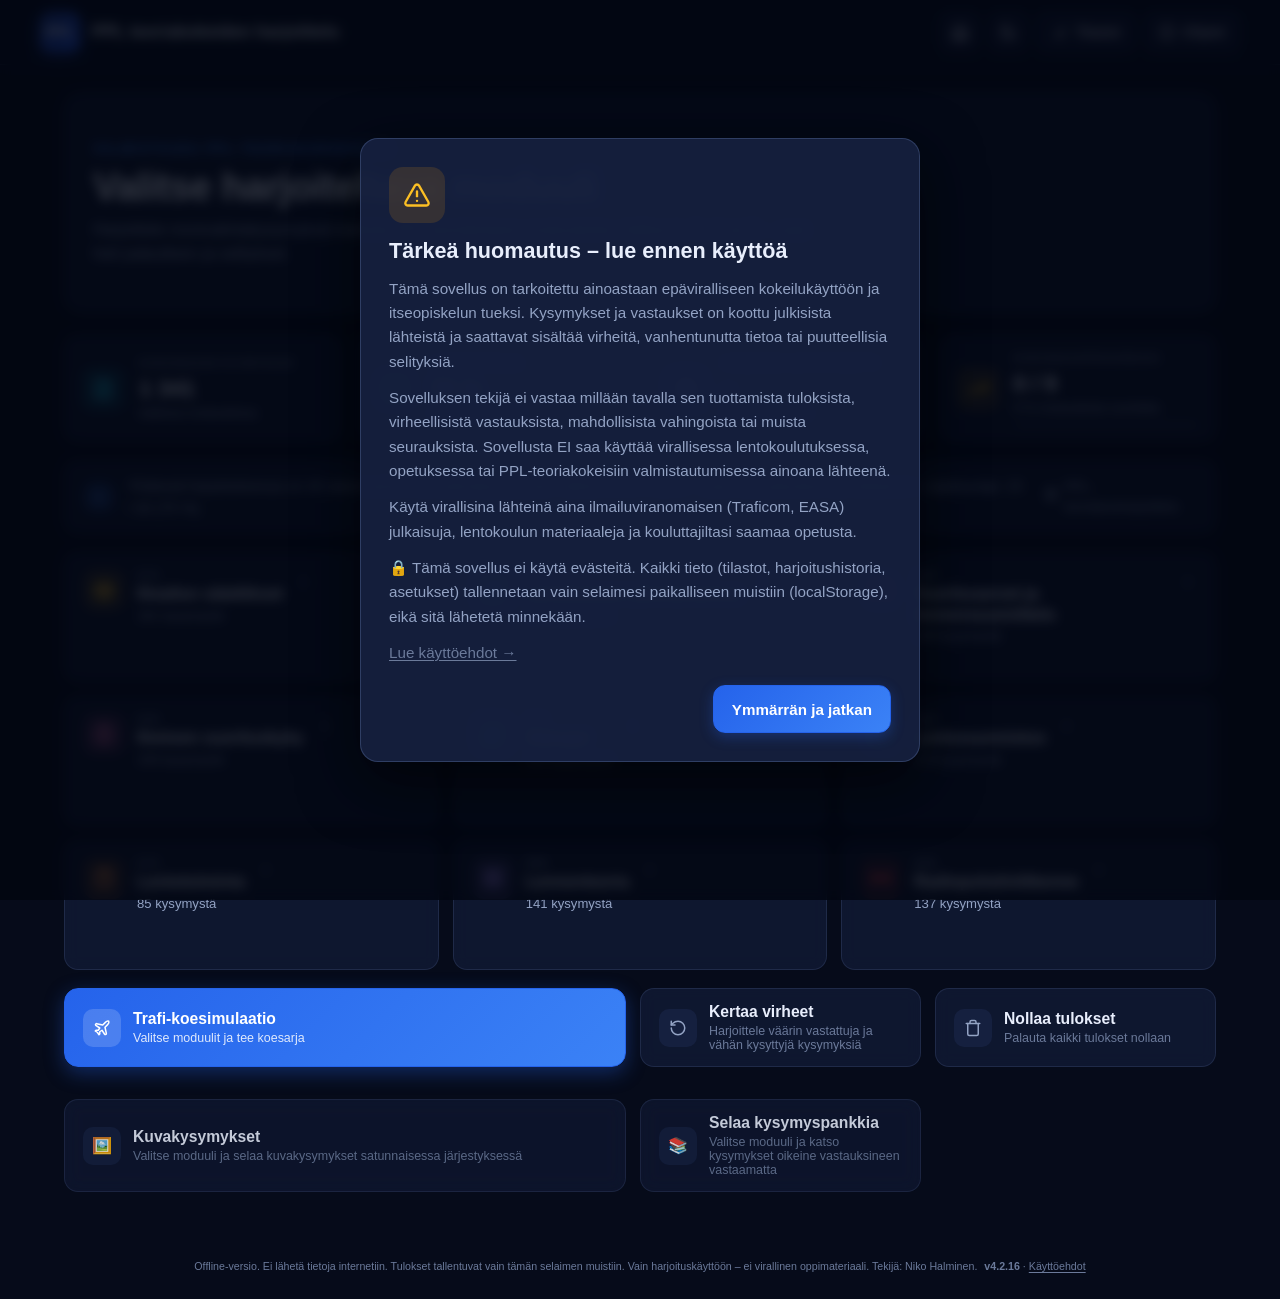
==== PPL-harjoittelu.html @ 28f5011e "Korjaa 030-0067/0068 kuvakysymystunnistus ja taulukon rivitys (v4.2.16)" ====
<!DOCTYPE html>
<html lang="fi">
<head>
  <meta charset="UTF-8" />
  <meta name="viewport" content="width=device-width, initial-scale=1.0, viewport-fit=cover" />
  <meta name="theme-color" content="#0b3d91" />
  <meta name="apple-mobile-web-app-capable" content="yes" />
  <meta name="apple-mobile-web-app-status-bar-style" content="black-translucent" />
  <meta name="apple-mobile-web-app-title" content="PPL Harjoittelu" />
  <link rel="manifest" href="[data-uri]" />
  <link rel="apple-touch-icon" href="data:image/svg+xml,%3Csvg xmlns='http://www.w3.org/2000/svg' viewBox='0 0 180 180'%3E%3Crect fill='%230b3d91' width='180' height='180' rx='22'/%3E%3Cpath d='M90 30 C 75 50, 60 70, 55 90 L 70 90 C 73 82, 80 75, 87 70 L 87 112 L 60 132 L 60 140 L 87 125 L 87 147 L 97 147 L 97 125 L 124 140 L 124 132 L 97 112 L 97 70 C 104 75, 111 82, 114 90 L 129 90 C 124 70, 109 50, 94 30 Z' fill='white'/%3E%3C/svg%3E" />
  <title>PPL teoriakokeiden harjoittelu</title>
  <style>
/* PPL-harjoittelu styles - modern aviation dark theme */
:root {
  --bg: #060b1a;
  --bg-grad-1: #0a1530;
  --bg-grad-2: #0d1b3a;
  --bg-elev: rgba(18, 28, 56, 0.72);
  --bg-elev-strong: rgba(22, 33, 65, 0.92);
  --bg-elev-2: rgba(28, 41, 78, 0.55);
  --fg: #e8eefc;
  --fg-dim: #93a3c4;
  --fg-mute: #6b7a9a;
  --primary: #3b82f6;
  --primary-strong: #2563eb;
  --primary-soft: rgba(59, 130, 246, 0.18);
  --accent-cyan: #22d3ee;
  --accent-violet: #a78bfa;
  --accent-emerald: #34d399;
  --accent-amber: #fbbf24;
  --accent-rose: #fb7185;
  --accent-orange: #fb923c;
  --success: #22c55e;
  --danger: #ef4444;
  --warn: #f59e0b;
  --border: rgba(120, 145, 200, 0.16);
  --border-strong: rgba(120, 145, 200, 0.28);
  --radius: 14px;
  --radius-lg: 18px;
  --shadow: 0 8px 28px rgba(0, 0, 0, 0.45);
  --shadow-card: 0 6px 22px rgba(0, 0, 0, 0.35);
  --max-w: 1200px;
}

[data-theme="light"] {
  --bg: #eef2fb;
  --bg-grad-1: #e3eaf6;
  --bg-grad-2: #ffffff;
  --bg-elev: rgba(255, 255, 255, 0.92);
  --bg-elev-strong: #ffffff;
  --bg-elev-2: rgba(238, 242, 250, 0.95);
  --fg: #0e1730;
  --fg-dim: #4b5572;
  --fg-mute: #6b7a9a;
  --border: rgba(20, 35, 70, 0.12);
  --border-strong: rgba(20, 35, 70, 0.22);
  --shadow: 0 6px 22px rgba(15, 30, 60, 0.10);
  --shadow-card: 0 4px 14px rgba(15, 30, 60, 0.08);
  --primary-soft: rgba(59, 130, 246, 0.12);
}

* { box-sizing: border-box; }

html, body {
  margin: 0;
  padding: 0;
  background: var(--bg);
  color: var(--fg);
  font-family: -apple-system, BlinkMacSystemFont, "Segoe UI", Roboto, "Helvetica Neue", Arial, sans-serif;
  font-size: 16px;
  line-height: 1.5;
  -webkit-text-size-adjust: 100%;
  min-height: 100vh;
}

body {
  background-image: url('../Taustakuva ISO.png');
  background-size: cover;
  background-position: center center;
  background-attachment: fixed;
  background-repeat: no-repeat;
}
body::before {
  content: "";
  position: fixed;
  inset: 0;
  background: rgba(6, 11, 26, 0.78);
  z-index: -1;
  pointer-events: none;
}

[data-theme="light"] body {
  background-image: url('../Taustakuva ISO.png');
  background-size: cover;
  background-position: center center;
  background-attachment: fixed;
  background-repeat: no-repeat;
}
[data-theme="light"] body::before {
  background: rgba(238, 242, 251, 0.85);
}

button {
  font-family: inherit;
  font-size: inherit;
}

.app {
  min-height: 100vh;
  display: flex;
  flex-direction: column;
}

/* ---------- Top header ---------- */
.app-header {
  position: sticky;
  top: 0;
  z-index: 50;
  backdrop-filter: blur(12px);
  -webkit-backdrop-filter: blur(12px);
  background: rgba(8, 14, 32, 0.72);
  border-bottom: 1px solid var(--border);
  padding: 12px 24px;
}
[data-theme="light"] .app-header { background: rgba(255, 255, 255, 0.85); }

.header-inner {
  max-width: var(--max-w);
  margin: 0 auto;
  display: flex;
  align-items: center;
  justify-content: space-between;
  gap: 16px;
}
.brand {
  display: flex;
  align-items: center;
  gap: 12px;
}
.brand-logo {
  width: 40px;
  height: 40px;
  border-radius: 10px;
  background: linear-gradient(135deg, #1e3a8a, #1d4ed8);
  display: flex;
  align-items: center;
  justify-content: center;
  color: #fff;
  font-weight: 800;
  font-size: 0.85rem;
  letter-spacing: 0.5px;
  box-shadow: 0 4px 14px rgba(29, 78, 216, 0.4);
  border: 1px solid rgba(255, 255, 255, 0.1);
}
.brand-title {
  font-size: 1.05rem;
  font-weight: 600;
  letter-spacing: 0.2px;
}
.header-actions {
  display: flex;
  align-items: center;
  gap: 8px;
}
.icon-btn {
  width: 40px;
  height: 40px;
  border-radius: 10px;
  display: inline-flex;
  align-items: center;
  justify-content: center;
  background: var(--bg-elev);
  border: 1px solid var(--border);
  color: var(--fg);
  cursor: pointer;
  transition: background .15s, border-color .15s;
}
.icon-btn:hover { background: var(--bg-elev-strong); border-color: var(--border-strong); }
.icon-btn svg { width: 18px; height: 18px; }
.header-pill {
  display: inline-flex;
  align-items: center;
  gap: 8px;
  height: 40px;
  padding: 0 14px;
  border-radius: 10px;
  background: var(--bg-elev);
  border: 1px solid var(--border);
  color: var(--fg);
  font-weight: 500;
  font-size: 0.9rem;
  cursor: pointer;
  transition: background .15s, border-color .15s;
}
.header-pill:hover { background: var(--bg-elev-strong); border-color: var(--border-strong); }
.header-pill svg { width: 16px; height: 16px; }

/* ---------- View ---------- */
.view {
  flex: 1;
  padding: 28px 24px 48px;
  max-width: var(--max-w);
  width: 100%;
  margin: 0 auto;
}

.app-footer {
  padding: 16px 24px 24px;
  text-align: center;
  color: var(--fg-mute);
  font-size: 0.8rem;
}
#app-version {
  font-weight: 600;
  margin-left: 4px;
}
.terms-link {
  color: var(--fg-mute);
  text-decoration: underline;
  text-underline-offset: 2px;
  cursor: pointer;
}
.terms-link:hover { color: var(--primary); }
.terms-modal { font-size: 0.85rem; }
.terms-modal h2 { font-size: 1.15rem; }

/* ---------- Hero ---------- */
.hero {
  position: relative;
  margin-bottom: 22px;
  background: var(--bg-elev);
  border: 1px solid var(--border);
  border-radius: var(--radius-lg);
  overflow: hidden;
  min-height: 220px;
  display: flex;
  flex-direction: column;
  justify-content: center;
  padding: 28px;
}
.hero-eyebrow {
  position: relative;
  z-index: 1;
  color: var(--primary);
  font-size: 0.75rem;
  letter-spacing: 2px;
  text-transform: uppercase;
  font-weight: 700;
  margin-bottom: 8px;
}
.hero h1 {
  position: relative;
  z-index: 1;
  margin: 0 0 10px;
  font-size: 2.4rem;
  font-weight: 700;
  letter-spacing: -0.5px;
  line-height: 1.1;
}
.hero p {
  position: relative;
  z-index: 1;
  margin: 0;
  color: var(--fg-dim);
  font-size: 1.0rem;
  max-width: 720px;
}

/* ---------- Stats grid ---------- */
.stats-grid {
  display: grid;
  grid-template-columns: repeat(4, 1fr);
  gap: 14px;
  margin-bottom: 18px;
}
.stat-card {
  display: flex;
  align-items: center;
  gap: 14px;
  padding: 14px 16px;
  background: var(--bg-elev);
  border: 1px solid var(--border);
  border-radius: var(--radius);
  backdrop-filter: blur(8px);
  -webkit-backdrop-filter: blur(8px);
}
.stat-icon {
  width: 44px;
  height: 44px;
  border-radius: 12px;
  display: inline-flex;
  align-items: center;
  justify-content: center;
  flex-shrink: 0;
}
.stat-icon svg { width: 22px; height: 22px; }
.stat-icon.cyan    { background: rgba(34, 211, 238, 0.14); color: var(--accent-cyan); }
.stat-icon.emerald { background: rgba(52, 211, 153, 0.14); color: var(--accent-emerald); }
.stat-icon.violet  { background: rgba(167, 139, 250, 0.14); color: var(--accent-violet); }
.stat-icon.amber   { background: rgba(251, 191, 36, 0.14); color: var(--accent-amber); }
.stat-body { flex: 1; min-width: 0; }
.stat-label {
  font-size: 0.7rem;
  letter-spacing: 1.2px;
  text-transform: uppercase;
  color: var(--fg-mute);
  font-weight: 600;
  margin-bottom: 4px;
}
.stat-value {
  font-size: 1.4rem;
  font-weight: 700;
  line-height: 1.15;
  color: var(--fg);
}
.stat-sub {
  font-size: 0.78rem;
  color: var(--fg-dim);
  margin-top: 2px;
}
.stat-progress {
  height: 4px;
  background: rgba(120, 145, 200, 0.18);
  border-radius: 999px;
  overflow: hidden;
  margin-top: 6px;
}
.stat-progress > div { height: 100%; background: linear-gradient(90deg, var(--primary), var(--accent-cyan)); }

/* ---------- Info banner ---------- */
.info-banner {
  display: flex;
  align-items: center;
  justify-content: space-between;
  gap: 16px;
  padding: 14px 18px;
  background: var(--bg-elev);
  border: 1px solid var(--border);
  border-radius: var(--radius);
  margin-bottom: 18px;
  backdrop-filter: blur(8px);
  -webkit-backdrop-filter: blur(8px);
}
.info-banner-left {
  display: flex;
  align-items: center;
  gap: 12px;
  color: var(--fg-dim);
  font-size: 0.92rem;
}
.info-banner-icon {
  width: 32px;
  height: 32px;
  flex-shrink: 0;
  border-radius: 10px;
  display: inline-flex;
  align-items: center;
  justify-content: center;
  background: rgba(59, 130, 246, 0.18);
  color: var(--primary);
}
.info-banner-icon svg { width: 16px; height: 16px; }
.info-banner-tag {
  display: inline-flex;
  align-items: center;
  gap: 6px;
  font-size: 0.85rem;
  color: var(--fg-dim);
}
.info-banner-tag svg { width: 14px; height: 14px; }

/* ---------- Module grid ---------- */
.module-grid {
  display: grid;
  grid-template-columns: repeat(3, 1fr);
  gap: 14px;
}
.module-btn {
  position: relative;
  text-align: left;
  background: var(--bg-elev);
  color: var(--fg);
  border: 1px solid var(--border);
  border-radius: var(--radius);
  padding: 16px 18px;
  cursor: pointer;
  transition: transform .12s ease, border-color .15s ease, background .15s ease, box-shadow .15s ease;
  display: flex;
  flex-direction: column;
  gap: 8px;
  backdrop-filter: blur(8px);
  -webkit-backdrop-filter: blur(8px);
  overflow: hidden;
  min-height: 130px;
}
.module-btn:hover {
  border-color: var(--border-strong);
  transform: translateY(-2px);
  box-shadow: var(--shadow-card);
}
.module-btn:active { transform: translateY(0); }
.module-btn[disabled] { opacity: 0.5; cursor: not-allowed; }
.module-btn[disabled]:hover { transform: none; }

.module-top {
  display: flex;
  align-items: flex-start;
  gap: 12px;
}
.module-icon {
  width: 42px;
  height: 42px;
  border-radius: 12px;
  display: inline-flex;
  align-items: center;
  justify-content: center;
  flex-shrink: 0;
}
.module-icon svg { width: 22px; height: 22px; }
.module-icon.amber   { background: rgba(251, 191, 36, 0.14);  color: var(--accent-amber); }
.module-icon.cyan    { background: rgba(34, 211, 238, 0.14);  color: var(--accent-cyan); }
.module-icon.rose    { background: rgba(251, 113, 133, 0.14); color: var(--accent-rose); }
.module-icon.pink    { background: rgba(244, 114, 182, 0.14); color: #f472b6; }
.module-icon.sky     { background: rgba(56, 189, 248, 0.14);  color: #38bdf8; }
.module-icon.emerald { background: rgba(52, 211, 153, 0.14);  color: var(--accent-emerald); }
.module-icon.orange  { background: rgba(251, 146, 60, 0.14);  color: var(--accent-orange); }
.module-icon.violet  { background: rgba(167, 139, 250, 0.14); color: var(--accent-violet); }
.module-icon.red     { background: rgba(239, 68, 68, 0.14);   color: #ef4444; }

.module-body { flex: 1; min-width: 0; }
.module-num {
  color: var(--fg-mute);
  font-weight: 700;
  font-size: 0.7rem;
  letter-spacing: 1.5px;
  margin-bottom: 2px;
}
.module-name {
  font-size: 1.02rem;
  font-weight: 600;
  line-height: 1.25;
  color: var(--fg);
}
.module-meta {
  font-size: 0.82rem;
  color: var(--fg-dim);
  margin-top: 4px;
}
.module-arrow {
  color: var(--fg-mute);
  align-self: flex-start;
  margin-top: 4px;
  flex-shrink: 0;
  transition: color .15s, transform .15s;
}
.module-arrow svg { width: 18px; height: 18px; }
.module-btn:hover .module-arrow { color: var(--fg); transform: translateX(2px); }
.module-stats {
  font-size: 0.74rem;
  color: var(--fg-mute);
  margin-top: 2px;
}
.module-progress {
  height: 4px;
  background: rgba(120, 145, 200, 0.16);
  border-radius: 999px;
  overflow: hidden;
  margin-top: auto;
}
.module-progress > div {
  height: 100%;
  background: linear-gradient(90deg, var(--primary), var(--accent-cyan));
  width: 0%;
  border-radius: 999px;
  transition: width .3s ease;
}
.module-progress.amber > div   { background: linear-gradient(90deg, #f59e0b, var(--accent-amber)); }
.module-progress.cyan > div    { background: linear-gradient(90deg, #0891b2, var(--accent-cyan)); }
.module-progress.rose > div    { background: linear-gradient(90deg, #e11d48, var(--accent-rose)); }
.module-progress.pink > div    { background: linear-gradient(90deg, #db2777, #f472b6); }
.module-progress.sky > div     { background: linear-gradient(90deg, #0284c7, #38bdf8); }
.module-progress.emerald > div { background: linear-gradient(90deg, #059669, var(--accent-emerald)); }
.module-progress.orange > div  { background: linear-gradient(90deg, #ea580c, var(--accent-orange)); }
.module-progress.violet > div  { background: linear-gradient(90deg, #7c3aed, var(--accent-violet)); }
.module-progress.red > div     { background: linear-gradient(90deg, #b91c1c, #ef4444); }

/* ---------- Action row at bottom ---------- */
.action-row {
  display: grid;
  grid-template-columns: 2fr 1fr 1fr;
  gap: 14px;
  margin-top: 18px;
}
.action-card {
  display: flex;
  align-items: center;
  gap: 12px;
  padding: 14px 18px;
  background: var(--bg-elev);
  border: 1px solid var(--border);
  border-radius: var(--radius);
  cursor: pointer;
  text-align: left;
  color: var(--fg);
  transition: transform .12s ease, border-color .15s, background .15s, box-shadow .15s;
  backdrop-filter: blur(8px);
  -webkit-backdrop-filter: blur(8px);
  min-height: 64px;
}
.action-card:hover { transform: translateY(-2px); box-shadow: var(--shadow-card); border-color: var(--border-strong); }
.action-card:active { transform: translateY(0); }
.action-card.primary {
  background: linear-gradient(135deg, var(--primary-strong), var(--primary));
  border-color: var(--primary-strong);
  color: #fff;
  box-shadow: 0 6px 20px rgba(37, 99, 235, 0.35);
}
.action-card.primary:hover { box-shadow: 0 8px 28px rgba(37, 99, 235, 0.45); }
.action-icon {
  width: 38px;
  height: 38px;
  border-radius: 10px;
  display: inline-flex;
  align-items: center;
  justify-content: center;
  flex-shrink: 0;
  background: rgba(255, 255, 255, 0.16);
  color: #fff;
}
.action-icon svg { width: 18px; height: 18px; }
.action-card:not(.primary) .action-icon { background: var(--bg-elev-2); color: var(--fg-dim); }
.action-body { flex: 1; min-width: 0; }
.action-title { font-weight: 600; font-size: 0.98rem; line-height: 1.2; }
.action-sub { font-size: 0.78rem; opacity: 0.85; margin-top: 2px; }
.action-card:not(.primary) .action-sub { color: var(--fg-mute); opacity: 1; }

/* ---------- Card (used in quiz/result views) ---------- */
.card {
  background: var(--bg-elev-strong);
  border: 1px solid var(--border);
  border-radius: var(--radius-lg);
  padding: 24px;
  box-shadow: var(--shadow-card);
  margin-bottom: 16px;
}

.lead {
  color: var(--fg-dim);
  font-size: 1.0rem;
  margin: 8px 0 18px;
}

/* ---------- Buttons ---------- */
.btn {
  display: inline-flex;
  align-items: center;
  justify-content: center;
  gap: 8px;
  padding: 12px 18px;
  border-radius: 12px;
  border: 1px solid var(--border);
  background: var(--bg-elev-2);
  color: var(--fg);
  cursor: pointer;
  font-weight: 600;
  font-size: 0.95rem;
  min-height: 48px;
  transition: transform .08s ease, background .15s ease, border-color .15s ease;
  user-select: none;
}
.btn:hover { border-color: var(--border-strong); background: var(--bg-elev-strong); }
.btn:active { transform: scale(0.99); }
.btn.primary {
  background: linear-gradient(135deg, var(--primary-strong), var(--primary));
  color: #fff;
  border-color: var(--primary-strong);
  box-shadow: 0 4px 14px rgba(37, 99, 235, 0.30);
}
.btn.primary:hover { box-shadow: 0 6px 22px rgba(37, 99, 235, 0.45); }
.btn.success { background: var(--success); color: #fff; border-color: var(--success); }
.btn.danger  { background: var(--danger); color: #fff; border-color: var(--danger); }
.btn.ghost   { background: transparent; }
.btn.large   { font-size: 1.05rem; padding: 14px 20px; min-height: 56px; }

.btn-row {
  display: flex;
  gap: 12px;
  flex-wrap: wrap;
}

/* ---------- Quiz ---------- */
.quiz-meta {
  display: flex;
  justify-content: space-between;
  align-items: center;
  color: var(--fg-dim);
  font-size: 0.95rem;
  margin-bottom: 10px;
}
.progress {
  height: 8px;
  background: var(--bg-elev-2);
  border-radius: 999px;
  overflow: hidden;
  margin-bottom: 18px;
  border: 1px solid var(--border);
}
.progress > div {
  height: 100%;
  background: linear-gradient(90deg, var(--primary), var(--accent-cyan));
  width: 0%;
  transition: width .25s ease;
}
.statement {
  font-size: 1.25rem;
  font-weight: 600;
  margin: 4px 0 22px;
  line-height: 1.4;
  white-space: pre-line;
}
.pdf-link {
  display: inline-flex;
  align-items: center;
  gap: 6px;
  font-size: 0.85rem;
  color: var(--primary);
  text-decoration: none;
  font-weight: 500;
  margin: -8px 0 18px;
  padding: 6px 12px;
  border: 1px solid var(--primary);
  border-radius: var(--radius);
  background: transparent;
  transition: background .15s;
}
.pdf-link:hover { background: rgba(14,165,233,.12); }

/* Multi-choice options */
.options { display: flex; flex-direction: column; gap: 12px; margin-top: 8px; }
.btn.option {
  justify-content: flex-start;
  align-items: flex-start;
  text-align: left;
  padding: 14px 16px;
  font-weight: 500;
  font-size: 1.0rem;
  line-height: 1.4;
  min-height: 60px;
  white-space: normal;
  gap: 14px;
  border-radius: 12px;
}
.btn.option .opt-letter {
  display: inline-flex;
  align-items: center;
  justify-content: center;
  flex: 0 0 auto;
  width: 34px;
  height: 34px;
  border-radius: 50%;
  background: var(--bg-elev-2);
  border: 1px solid var(--border);
  color: var(--primary);
  font-weight: 700;
  font-size: 0.95rem;
}
.btn.option .opt-text { flex: 1 1 auto; }
.btn.option:hover { border-color: var(--primary); }
.btn.option.opt-correct { background: rgba(34, 197, 94, 0.18); border-color: var(--success); }
.btn.option.opt-correct .opt-letter { color: var(--success); border-color: var(--success); }
.btn.option.opt-wrong { background: rgba(239, 68, 68, 0.18); border-color: var(--danger); }
.btn.option.opt-wrong .opt-letter { color: var(--danger); border-color: var(--danger); }
.btn.option.opt-selected { background: var(--primary-soft); border-color: var(--primary); }
.btn.option.opt-selected .opt-letter { background: var(--primary); color: #fff; border-color: var(--primary); }

.feedback {
  margin-top: 18px;
  border-radius: 12px;
  padding: 16px 18px;
  border: 1px solid var(--border);
  background: var(--bg-elev-2);
}
.feedback.correct { border-color: var(--success); }
.feedback.wrong   { border-color: var(--danger); }
.feedback h3 { margin: 0 0 6px; font-size: 1.05rem; }
.feedback .explanation { color: var(--fg-dim); }
.feedback .review-note {
  margin-top: 10px;
  display: inline-block;
  background: rgba(245, 158, 11, 0.15);
  color: var(--warn);
  border: 1px solid var(--warn);
  border-radius: 8px;
  padding: 6px 10px;
  font-size: 0.85rem;
}

/* Result */
.score-big { font-size: 3rem; font-weight: 800; color: var(--primary); margin: 4px 0 0; }
.score-pct { color: var(--fg-dim); margin-bottom: 14px; }
.verdict {
  font-size: 1.1rem;
  margin: 6px 0 16px;
  padding: 12px 16px;
  border-left: 4px solid var(--primary);
  background: var(--bg-elev-2);
  border-radius: 10px;
}
.verdict.pass { border-left-color: var(--success); background: rgba(34, 197, 94, 0.12); font-weight: 600; }
.verdict.fail { border-left-color: var(--danger);  background: rgba(239, 68, 68, 0.12); font-weight: 600; }
.wrong-list { display: flex; flex-direction: column; gap: 12px; }
.wrong-item { border: 1px solid var(--border); border-radius: 12px; padding: 14px; background: var(--bg-elev-2); }
.wrong-item .stmt { font-weight: 600; margin-bottom: 6px; }
.wrong-item .meta { color: var(--fg-dim); font-size: 0.9rem; }

.warn-banner {
  background: rgba(245, 158, 11, 0.10);
  border: 1px solid var(--warn);
  color: var(--fg);
  padding: 12px 14px;
  border-radius: 10px;
  margin-bottom: 16px;
  font-size: 0.95rem;
}

/* Exam summary table */
.exam-summary { width: 100%; border-collapse: collapse; margin: 8px 0 16px; font-size: 0.95rem; }
.exam-summary th, .exam-summary td { padding: 10px 12px; text-align: left; border-bottom: 1px solid var(--border); }
.exam-summary th {
  background: var(--bg-elev-2);
  font-weight: 700;
  color: var(--fg-dim);
  font-size: 0.78rem;
  text-transform: uppercase;
  letter-spacing: 0.5px;
}
.exam-summary tr.row-pass td:last-child { color: var(--success); font-weight: 700; }
.exam-summary tr.row-fail td:last-child { color: var(--danger); font-weight: 700; }
.exam-summary tr.row-pass { background: rgba(34, 197, 94, 0.06); }
.exam-summary tr.row-fail { background: rgba(239, 68, 68, 0.06); }

/* ---------- Disclaimer modal ---------- */
.modal-backdrop {
  position: fixed;
  inset: 0;
  background: rgba(2, 6, 16, 0.78);
  backdrop-filter: blur(6px);
  -webkit-backdrop-filter: blur(6px);
  display: flex;
  align-items: center;
  justify-content: center;
  z-index: 100;
  padding: 20px;
  animation: modalFade .2s ease;
}
@keyframes modalFade { from { opacity: 0; } to { opacity: 1; } }
.modal {
  max-width: 560px;
  width: 100%;
  background: var(--bg-elev-strong);
  border: 1px solid var(--border-strong);
  border-radius: var(--radius-lg);
  padding: 28px;
  box-shadow: 0 20px 60px rgba(0, 0, 0, 0.6);
  animation: modalSlide .25s cubic-bezier(.2,.8,.2,1);
}
@keyframes modalSlide { from { transform: translateY(20px); opacity: 0; } to { transform: translateY(0); opacity: 1; } }
.modal-icon {
  width: 56px;
  height: 56px;
  border-radius: 14px;
  display: inline-flex;
  align-items: center;
  justify-content: center;
  background: rgba(245, 158, 11, 0.14);
  color: var(--accent-amber);
  margin-bottom: 14px;
}
.modal-icon svg { width: 28px; height: 28px; }
.modal h2 { margin: 0 0 12px; font-size: 1.35rem; line-height: 1.3; }
.modal p { color: var(--fg-dim); margin: 0 0 12px; line-height: 1.6; font-size: 0.95rem; }
.modal-actions { margin-top: 20px; display: flex; gap: 10px; justify-content: flex-end; }

/* ---------- iPad / mobile ---------- */
@media (max-width: 980px) {
  .stats-grid { grid-template-columns: repeat(2, 1fr); }
  .module-grid { grid-template-columns: repeat(2, 1fr); }
  .action-row { grid-template-columns: 1fr; }
  .hero h1 { font-size: 1.9rem; }
}
@media (max-width: 600px) {
  body { font-size: 15px; }
  .view { padding: 18px 14px 32px; }
  .app-header { padding: 10px 14px; }
  .brand-title { display: none; }
  .stats-grid { grid-template-columns: 1fr 1fr; gap: 10px; }
  .module-grid { grid-template-columns: 1fr; }
  .hero h1 { font-size: 1.6rem; }
  .info-banner { flex-direction: column; align-items: flex-start; gap: 10px; }
  .modal { padding: 22px; }
  .statement { font-size: 1.1rem; }
}

/* Disable selection on tap targets */
.btn, .module-btn, .action-card, .icon-btn, .header-pill { -webkit-tap-highlight-color: transparent; }

</style>
  <style>
    body { background-image: url('Taustakuva ISO.png'); }
    body::before { background: rgba(6, 11, 26, 0.78); }
    [data-theme="light"] body::before { background: rgba(238, 242, 251, 0.85); }
  </style>
</head>
<body>
  <div id="app" class="app">
    <header class="app-header">
      <div class="header-inner">
        <div class="brand">
          <div class="brand-logo">PPL</div>
          <div class="brand-title">PPL teoriakokeiden harjoittelu</div>
        </div>
        <div id="header-actions" class="header-actions"></div>
      </div>
    </header>
    <main id="view" class="view"></main>
    <footer class="app-footer">
      <small>Offline-versio. Ei lähetä tietoja internetiin. Tulokset tallentuvat vain tämän selaimen muistiin. Vain harjoituskäyttöön – ei virallinen oppimateriaali. Tekijä: Niko Halminen. <span id="app-version"></span> · <a href="#" onclick="event.preventDefault(); if(window.showTerms) window.showTerms(); return false;" class="terms-link">Käyttöehdot</a></small>
    </footer>
    <div id="modal-root"></div>
  </div>

  <!-- Kysymysdata. Kehitysversiossa ladataan fetchillä; yhden tiedoston buildissa upotetaan tähän. -->
  <script id="ppl-data" type="application/json">{"010": [{"id": "010-0001", "module": "010", "moduleName": "Ilmailun säädökset", "number": 1, "statement": "Mitä seuraavista dokumenteista ei ole vaatimuksena kuljettaa lennolla ilma-aluksessa ICAO:n jäsenvaltioissa?", "options": ["A. Rekisteröimistodistus", "B. Miehistön syntymätodistus", "C. Lentokelpoisuustodistus", "D. Miehistön lupakirja"], "correctIndex": 1, "explanation": "ICAO Annex 6 luettelee lennolla mukana olevat asiakirjat: rekisteröimistodistus, lentokelpoisuustodistus, miehistön lupakirjat, matkapäiväkirja, radiolupa, melutodistus, vakuutus jne. Miehistön syntymätodistus EI kuulu vaadittaviin asiakirjoihin.", "source": "PPL010FIN 11102018.pdf", "page": 2, "confidence": "high", "needsReview": false}, {"id": "010-0002", "module": "010", "moduleName": "Ilmailun säädökset", "number": 2, "statement": "Mikä seuraavista lauseista koskien ilmailuviranomaisen järjestämiä teoriakokeita EASA FCL -lupakirjan myöntämiseksi on oikein?", "options": ["A. Uusintakertojen määrää ei ole rajoitettu.", "B. Kaikki kokeet on suoritettava 12 kuukauden aikana.", "C. Kaikki teoriakokeet on suoritettava yhden jäsenvaltion alaisuudessa.", "D. Kokelas läpäisee teoriakokeet, kun hän suorittaa hyväksytysti 75% osakokeista."], "correctIndex": 2, "explanation": "Part-FCL mukaan kaikki teoriakokeet on suoritettava yhden EASA-jäsenvaltion alaisuudessa. Lisäksi kaikki osakokeet on läpäistävä 18 kuukauden kuluessa ensimmäisestä yrityksestä, läpäisyraja on 75 % osakoetta kohden (ei 75 % osakokeista), ja yrityksiä saa olla enintään 4 per osakoe ja 6 per koesarja.", "source": "PPL010FIN 11102018.pdf", "page": 2, "confidence": "high", "needsReview": false}, {"id": "010-0003", "module": "010", "moduleName": "Ilmailun säädökset", "number": 3, "statement": "Ilma-alus tai lentäjä, joilla on asianmukaiset luvat ja lupakirjat, ei saa suorittaa kansainvälistä lentoa:", "options": ["A. Ellei viranomainen siitä maasta, jossa ilma-alus on rekisteröity tai lentäjän lupakirja on myönnetty, ole myöntänyt poikkeuslupaa.", "B. Ellei mikä tahansa ICAO:n jäsenvaltio ole myöntänyt yleistä poikkeuslupaa.", "C. Ilman sen valtion lupaa, jonka alueelle lennetään.", "D. Missään tapauksessa."], "correctIndex": 2, "explanation": "Chicagon yleissopimuksen artikla 6 mukaan ilma-alus ei saa lentää toisen sopimusvaltion alueelle ilman tämän valtion erityislupaa tai yleisten edellytysten täyttymistä. Suvereniteettiperiaate (artikla 1): jokainen valtio omistaa ilmatilansa.", "source": "PPL010FIN 11102018.pdf", "page": 2, "confidence": "high", "needsReview": false}, {"id": "010-0004", "module": "010", "moduleName": "Ilmailun säädökset", "number": 4, "statement": "Minkä oikeuden ICAO:n jäsenvaltioille myöntää kansainvälisen ilmailun yleissopimuksen artikla 16?", "options": ["A. Oikeus suorittaa tarkastus, päällikön luvalla ja ilman kohtuutonta viivytystä, toisten jäsenvaltioiden ilma-aluksissa niiden saapuessa tai lähtiessä.", "B. Oikeus suorittaa tarkastus, ilman kohtuutonta viivytystä, toisten jäsenvaltioiden ilma-aluksissa niiden saapuessa tai lähtiessä, mikäli on syytä epäillä, että ilma-aluksessa kuljetetaan laittomia esineitä tai etsintäkuulutettuja matkustajia.", "C. Oikeus suorittaa tarkastus, ilman kohtuutonta viivytystä, toisten jäsenvaltioiden ilma-aluksissa niiden saapuessa tai lähtiessä, mikäli tarkastukseen esitetään syy.", "D. Oikeus suorittaa tarkastus, ilman kohtuutonta viivytystä, toisten jäsenvaltioiden ilma-aluksissa niiden saapuessa tai lähtiessä."], "correctIndex": 3, "explanation": "Chicagon yleissopimuksen artikla 16 antaa jokaiselle sopimusvaltiolle oikeuden tarkastaa toisten sopimusvaltioiden ilma-aluksia niiden saapuessa tai lähtiessä, ilman kohtuutonta viivytystä. Tarkastusoikeus on yleinen eikä se vaadi epäilyä tai erityistä syytä.", "source": "PPL010FIN 11102018.pdf", "page": 2, "confidence": "high", "needsReview": false}, {"id": "010-0005", "module": "010", "moduleName": "Ilmailun säädökset", "number": 5, "statement": "Mitä lentosääntöjä tulee noudattaa ilmatilassa, joka on eri maan hallinnoima kuin se, missä ilma-alus on rekisteröity?", "options": ["A. JAA:n jäsenvaltioiden hyväksymiä lentosääntöjä.", "B. ICAO:n julkaisemia lentosääntöjä, koska ne koskevat sellaisenaan kaikkia jäsenmaita.", "C. Sen maan, missä ilma-alus lentää.", "D. Ilma-aluksen rekisteröintimaan."], "correctIndex": 2, "explanation": "ICAO yleissopimuksen artikla 12 mukaan ilma-alus noudattaa lentosääntöjä siinä valtiossa, jonka ilmatilassa se kulloinkin lentää. Aavalla merellä noudatetaan ICAO:n vahvistamia sääntöjä.", "source": "PPL010FIN 11102018.pdf", "page": 2, "confidence": "high", "needsReview": false}, {"id": "010-0006", "module": "010", "moduleName": "Ilmailun säädökset", "number": 6, "statement": "Minkä luokan lääketieteellinen kelpoisuustodistus täyttää PART-FCL PPL-lupakirjan vaatimukset?", "options": ["A. Luokka B tai C.", "B. Luokka 1 tai 2.", "C. Luokka A tai B.", "D. Luokka 2 tai 3."], "correctIndex": 1, "explanation": "Part-MED mukaan PPL-lupakirjan haltijalta vaaditaan vähintään luokan 2 lääketieteellinen kelpoisuustodistus. Luokka 1 (ammattilentäjille) kelpaa myös. LAPL-todistus ei riitä PPL:ään.", "source": "PPL010FIN 11102018.pdf", "page": 3, "confidence": "high", "needsReview": false}, {"id": "010-0007", "module": "010", "moduleName": "Ilmailun säädökset", "number": 7, "statement": "Mikä oli Chicagon yleiskokouksen lopputulos?", "options": ["A. ICAO ja EASA.", "B. 18 Artiklaa Chicagon yleiskokoukseen.", "C. Kansainvälisen siviili-ilmailun yleissopimus.", "D. PICAO."], "correctIndex": 2, "explanation": "Vuoden 1944 Chicagon yleiskokouksen lopputulos oli Kansainvälisen siviili-ilmailun yleissopimus, joka loi ICAOn ja sääntelee kansainvälistä siviili-ilmailua. PICAO oli väliaikaisorganisaatio (1945–1947) ennen ICAOn perustamista 1947.", "source": "PPL010FIN 11102018.pdf", "page": 3, "confidence": "high", "needsReview": false}, {"id": "010-0008", "module": "010", "moduleName": "Ilmailun säädökset", "number": 8, "statement": "LAPL/PPL-lupakirjan haltijalla ei ole oikeutta:", "options": ["A. Pudottaa laskuvarjohyppääjiä.", "B. Hinata purjelentokoneita.", "C. Kuljettaa maksavia asiakkaita.", "D. Antaa lennonopetusta FI(A) kelpuutuksella."], "correctIndex": 2, "explanation": "PPL on yksityislentäjän lupakirja: haltija EI saa lentää korvausta vastaan eikä kuljettaa maksavia matkustajia. Laskuvarjohyppääjien pudotus, purjelentokoneen hinaus ja FI(A)-opetus ovat sallittuja sopivilla kelpuutuksilla.", "source": "PPL010FIN 11102018.pdf", "page": 3, "confidence": "high", "needsReview": false}, {"id": "010-0009", "module": "010", "moduleName": "Ilmailun säädökset", "number": 9, "statement": "Ilma-aluksen päällikön tulee varmistua ennen lentämistä toisen jäsenvaltion ilmatilaan laskeutumista varten, että:", "options": ["A. Hänen tulee varmistua siitä, että ilma-aluksen lentokelpoisuustodistus on voimassa, hänellä on ilma-aluksen tyyppihyväksyntä ja hän on tehnyt kohdemaan järjestämän ilmailulain teoriakokeen.", "B. Hänen tulee varmistua ennen lentoa, että kohdemaan viranomaisella on hyväksytetty hänen lupakirjansa.", "C. Ilma-aluksessa on mukana kaikki tarvittavat asiakirjat, mm. lentokelpoisuustodistus, ja että ilma-alus on lentokelpoinen ja hyväksytysti rekisteröity.", "D. Hänen tulee varmistua siitä, että ilma-aluksessa on toimiva radio ja transponderi."], "correctIndex": 2, "explanation": "Ennen kansainvälistä lentoa päällikön on varmistettava, että ilma-aluksessa on kaikki vaaditut asiakirjat (lentokelpoisuustodistus mm.) ja että ilma-alus on lentokelpoinen ja asianmukaisesti rekisteröity. Erillistä kohdemaan teoriakoetta tai etukäteishyväksyntää ei tarvita EASA-piirissä.", "source": "PPL010FIN 11102018.pdf", "page": 3, "confidence": "high", "needsReview": false}, {"id": "010-0010", "module": "010", "moduleName": "Ilmailun säädökset", "number": 10, "statement": "Ilma-aluksen päällikön tulee varmistua ennen lentämistä toisen ICAO:n jäsenvaltion ilmatilaan laskeutumista varten, että:", "options": ["A. Hänellä tulee olla ICAO:n jäsenvaltion myöntämä lupakirja.", "B. Hänellä on sen valtion myöntämä tai hyväksymä lupakirja, jossa ilma-alus on rekisteröity.", "C. Hänellä tulee olla jonkin JAA-jäsenvaltion myöntämä lupakirja.", "D. Hänellä tulee olla mikä tahansa voimassaoleva lupakirja."], "correctIndex": 1, "explanation": "Chicagon yleissopimuksen artikla 32: lupakirjan tulee olla rekisteröintivaltion myöntämä tai hyväksymä, jotta sitä voi käyttää sen rekisteröimässä ilma-aluksessa. Lupakirjan ei tarvitse olla kohdemaan myöntämä.", "source": "PPL010FIN 11102018.pdf", "page": 3, "confidence": "high", "needsReview": false}, {"id": "010-0011", "module": "010", "moduleName": "Ilmailun säädökset", "number": 11, "statement": "Milloin purjehdusvalot tulee olla päällä?", "options": ["A. Kun liikutaan lentokentän liikehtimisalueella.", "B. Yöllä tai kun viranomainen niin vaatii.", "C. Aina kun ilma-aluksen päällikkö haluaa kytkeä ne päälle.", "D. Auringon laskusta auringon nousuun tai kun viranomainen niin vaatii."], "correctIndex": 1, "explanation": "SERA: ilma-aluksen purjehdusvalot (vasen punainen, oikea vihreä, takana valkoinen) tulee pitää päällä yöllä, sekä muulloin viranomaisen niin määrätessä. SERA.3215 edellyttää yöllä navigointi-/purjehdusvaloja lennossa ja liikehtimisalueella.", "source": "PPL010FIN 11102018.pdf", "page": 3, "confidence": "high", "needsReview": false}, {"id": "010-0012", "module": "010", "moduleName": "Ilmailun säädökset", "number": 12, "statement": "Minkä lentosääntöjen mukaisesti lento tulee lentää?", "options": ["A. Lennonjohdon ohjeiden mukaisesti.", "B. IFR IMC:ssä ja VFR VMC:ssä.", "C. Joko IMC tai VMC.", "D. Joko IFR tai VFR."], "correctIndex": 3, "explanation": "SERA: jokainen lento on lennettävä joko näkölentosääntöjen (VFR) tai mittarilentosääntöjen (IFR) mukaan. IMC ja VMC ovat sääolosuhteita, eivät lentosääntöjä.", "source": "PPL010FIN 11102018.pdf", "page": 4, "confidence": "high", "needsReview": false}, {"id": "010-0013", "module": "010", "moduleName": "Ilmailun säädökset", "number": 13, "statement": "Milloin voit lentää tiheästi asutun alueen, kaupungin tai ulkosalle kokoontuneen väkijoukon yli korkeudella, josta ei pystyisi hätätapauksessa laskeutumaan turvallisesti?", "options": ["A. Vain pysyessä selvästi erossa pilvestä ja maan pinta näkyvissä.", "B. Vain kun operaattori antaa luvan.", "C. Ei koskaan.", "D. Vain lentoonlähdön tai laskun yhteydessä."], "correctIndex": 3, "explanation": "SERA:n minimikorkeussäännöistä voidaan poiketa silloin, kun se on tarpeen lentoonlähdön tai laskun yhteydessä. Muulloin tiheästi asutun alueen, kaupungin tai ulkosalle kokoontuneen väkijoukon yli ei saa lentää korkeudella, josta hätälasku ei olisi turvallinen.", "source": "PPL010FIN 11102018.pdf", "page": 4, "confidence": "high", "needsReview": false}, {"id": "010-0014", "module": "010", "moduleName": "Ilmailun säädökset", "number": 14, "statement": "Kahdella samalla lentokorkeudella lentävän ilma-aluksen lähestyessä toisiin leikkaavista lentosuunnista, on sen ilma-aluksen, jolla on kone oikealla puolellaan, väistettävä tätä. Oikein vai väärin?", "options": ["A. Oikein.", "B. Oikein vain, jos oikealla puolella oleva kone on nopeampi.", "C. Väärin, mikäli toinen ilma-alus ei hinaa mitään.", "D. Väärin. Se jolla on kone oikealla puolellaan, on etuoikeutettu."], "correctIndex": 0, "explanation": "SERA-väistämissääntö risteävillä lentoradoilla samalla korkeudella: se ilma-alus, jolla on toinen oikealla puolellaan, väistää. Pätee kaikkiin lentokoneisiin riippumatta tyypistä tai nopeudesta.", "source": "PPL010FIN 11102018.pdf", "page": 4, "confidence": "high", "needsReview": false}, {"id": "010-0015", "module": "010", "moduleName": "Ilmailun säädökset", "number": 15, "statement": "Mikä alla olevista vastausvaihtoehdoista täydentää parhaiten lauseen? \"Kun kaksi tai useampi ilma-alus ovat lähestymässä lentopaikkaa laskua varten..\"", "options": ["A. Alempana olevalla ilma-aluksella on etuoikeus, ellei lennonjohto (ATC) ole jo määritellyt laskulupaa.", "B. Ilma-aluksella, jolla lyhyin vaakaetäisyys kiitotien kynnykselle, on etuoikeus.", "C. Alempana olevalla ilma-aluksella on aina etuoikeus.", "D. Ylempänä olevalla ilma-aluksella on aina etuoikeus."], "correctIndex": 0, "explanation": "SERA: kun useampi ilma-alus lähestyy laskuun, alempana olevalla on etuoikeus, kuitenkin niin että ilma-alus ei saa hyödyntää sääntöä leikatakseen toisen edestä loppulähestymisellä eikä ohittaakseen sitä. Lennonjohdon antama selvitys tarvittaessa muuttaa järjestyksen.", "source": "PPL010FIN 11102018.pdf", "page": 4, "confidence": "high", "needsReview": false}, {"id": "010-0016", "module": "010", "moduleName": "Ilmailun säädökset", "number": 16, "statement": "Poislukien lentoonlähtö tai laskeutuminen, tai muut erikseen määritellyt tilanteet, VFR-lentoa ei saa suorittaa alempana kuin ____ maan tai veden pinnasta tai 150m ilma-aluksesta ____ säteellä olevan korkeimman esteen yläpuolella.", "options": ["A. 500 ft / 500 ft.", "B. 1500 ft / 1000 ft.", "C. 800 ft / 1000 ft.", "D. 1000 ft / 500 ft."], "correctIndex": 0, "explanation": "SERA.5005 (avoin maasto): VFR ei saa lentää alle 500 ft (150 m) maan- tai vedenpinnasta eikä alle 500 ft 150 m säteellä olevasta korkeimmasta esteestä. Tiheästi asutulla alueella minimi on 1000 ft / 600 m säteellä.", "source": "PPL010FIN 11102018.pdf", "page": 4, "confidence": "high", "needsReview": false}, {"id": "010-0017", "module": "010", "moduleName": "Ilmailun säädökset", "number": 17, "statement": "Kaksi ilma-alusta lentää näkölentosääntöjen mukaisesti ja lähestyvät toisiaan. Ilma-aluksen, jolla on etuoikeus, tulisi säilyttää:", "options": ["A. Ohjaussuunta ja nopeus.", "B. Korkeus merenpinnasta ja suunta.", "C. Korkeus maanpinnasta ja nopeus.", "D. Korkeus merenpinnasta ja nopeus."], "correctIndex": 0, "explanation": "Kun aloitetaan väistö (give-way), etuoikeutetun ilma-aluksen on säilytettävä ohjaussuuntansa ja nopeutensa, jotta väistävän on mahdollista välttää yhteentörmäys turvallisesti.", "source": "PPL010FIN 11102018.pdf", "page": 4, "confidence": "high", "needsReview": false}, {"id": "010-0018", "module": "010", "moduleName": "Ilmailun säädökset", "number": 18, "statement": "Lentäessäsi yöllä ilma-aluksen päällikkönä näet törmäyksen estevalon ja punaisen jatkuvasti palavan valon samalla korkeudella ja suhteellisella suuntimalla 050 astetta. Onko riski yhteentörmäykseen ja kenellä on etuoikeus?", "options": ["A. Ei. Toisella ilma-aluksella.", "B. Ei. Sinulla on.", "C. Kyllä. Sinulla on.", "D. Kyllä. Toisella ilma-aluksella."], "correctIndex": 3, "explanation": "Punainen purjehdusvalo on toisen ilma-aluksen vasemmalla siivenkärjellä – jos näet sen, kone näyttää sinulle vasenta kylkeään ja lentää siis oikealta vasemmalle. Suhteellinen suuntima 050° tarkoittaa, että kone on oikealla edessäsi: te risteätte. Oikealla olevalla on etuoikeus, sinun on väistettävä.", "source": "PPL010FIN 11102018.pdf", "page": 5, "confidence": "high", "needsReview": false}, {"id": "010-0019", "module": "010", "moduleName": "Ilmailun säädökset", "number": 19, "statement": "Jos LAPL/PPL-lupakirjan haltija, jolla ei ole muita kelpuutuksia, saa lennonjohdolta tutkapalvelun yhteydessä ohjeita muuttaa ohjaussuuntaansa tai korkeuttaan niin, ettei ohjeita noudattamalla pysty säilyttämään näkölento-olosuhteita, täytyy hänen:", "options": ["A. Jatkaa sen hetkisellä ohjaussuunnalla ja korkeudella sekä ilmoittaa lennonjohtajalle, miksi ei pysty noudattamaan selvitystä.", "B. Noudattaa selvitystä joka tapauksessa, mutta siirtyä seuraamaan mittareita ajoissa.", "C. Noudattaa lennonjohtajan ohjeita niin tarkasti kuin mahdollista, mutta ei kuitenkaan lentää mittarilentosääolosuhteisiin.", "D. Jatkaa sen hetkisellä ohjaussuunnalla ja korkeudella, eikä sanoa mitään ja odottaa lennonjohtajan seuraavia ohjeita."], "correctIndex": 0, "explanation": "VFR-lennolla päällikkö ei saa joutua mittarisääolosuhteisiin. Jos lennonjohdon ohje johtaisi VMC:n menettämiseen, päällikön on jatkettava nykyisellä suunnalla ja korkeudella ja ilmoitettava lennonjohdolle, miksi selvitystä ei voida noudattaa.", "source": "PPL010FIN 11102018.pdf", "page": 5, "confidence": "high", "needsReview": false}, {"id": "010-0020", "module": "010", "moduleName": "Ilmailun säädökset", "number": 20, "statement": "Yhtä tai useampaa vilkkaasti liikennöityä lentoasemaa palvelevaa ja niiden läheisyyteen perustettua valvottua ilmatilaa, johon ATS-reitit yhtyvät, kutsutaan:", "options": ["A. Lähestymisalueeksi (TMA).", "B. Lähiliikennevyöhykkeeksi (ATZ).", "C. Lähialueeksi (CTR).", "D. Lentoväyläksi (AWY)."], "correctIndex": 0, "explanation": "TMA = Terminal Control Area = lähestymisalue. Se on yhden tai useamman vilkkaasti liikennöidyn lentoaseman ympärille perustettu valvottu ilmatila, johon ATS-reitit yhtyvät. CTR (lähialue) on lentopaikan välitön valvottu ilmatila.", "source": "PPL010FIN 11102018.pdf", "page": 5, "confidence": "high", "needsReview": false}, {"id": "010-0021", "module": "010", "moduleName": "Ilmailun säädökset", "number": 21, "statement": "Mikä on kansainvälinen ilmailun VHF hätätaajuus?", "options": ["A. 123.45 MHz", "B. 121.50 MHz", "C. 406.00 MHz", "D. 243.00 MHz"], "correctIndex": 1, "explanation": "Kansainvälinen ilmailun VHF-hätätaajuus on 121,500 MHz. Kaikkien lentokoneiden tulisi tarvittaessa kuunnella tätä taajuutta. 406 MHz on ELT/COSPAS-taajuus ja 243 MHz UHF-sotilashätätaajuus.", "source": "PPL010FIN 11102018.pdf", "page": 5, "confidence": "high", "needsReview": false}, {"id": "010-0022", "module": "010", "moduleName": "Ilmailun säädökset", "number": 22, "statement": "Kuinka usein AIC-päivitykset julkaistaan?", "options": ["A. Neljännesvuosittain.", "B. Viikoittain.", "C. Vuosittain.", "D. Tarvittaessa."], "correctIndex": 3, "explanation": "AIC (Aeronautical Information Circular) julkaistaan tarvittaessa, kun on tarpeen tiedottaa lentäjiä turvallisuuteen, sääntöihin tai hallintoon liittyvistä asioista, joita ei voida julkaista AIP:ssä tai NOTAMissa.", "source": "PPL010FIN 11102018.pdf", "page": 5, "confidence": "high", "needsReview": false}, {"id": "010-0023", "module": "010", "moduleName": "Ilmailun säädökset", "number": 23, "statement": "LAPL/PPL-lupakirjan haltija saa eritys-VFR-selvityksen lähialueelle saapumiseen. Ennen lähialueen rajan ylittämistä hän havaitsee, ettei enää voi vastaanottaa tai lähettää radiolla. Tällöin hänen täytyy:", "options": ["A. Jatkaa lähialueelle noudattaen viimeistä saatua selvitystä ja lähettää samalla aikeensa sokeasti.", "B. Jatkaa lähialueelle ja odottaa \"selvä laskuun\"-valomerkkiä.", "C. Pysyä poissa lähialueelta.", "D. Jatkaa määränpäähän hänelle määrätyn ilmoittautumispaikan kautta noudattaen viimeistä saatua selvitystä."], "correctIndex": 3, "explanation": "Koska erityis-VFR-selvitys on jo annettu, radiovika ei automaattisesti mitätöi sitä. VFR-radiovikamenettelyn mukaisesti lentäjän tulee jatkaa määränpäähän noudattaen viimeistä saatua selvitystä, mikäli se voidaan tehdä turvallisesti. Vaihtoehto C olisi oikea vain, jos selvitystä ei olisi vielä annettu.", "source": "PPL010FIN 11102018.pdf", "page": 6, "confidence": "high", "needsReview": false}, {"id": "010-0024", "module": "010", "moduleName": "Ilmailun säädökset", "number": 24, "statement": "Mikä koodi toisiotutkavastaimeen tulisi asettaa hätätilanteessa?", "options": ["A. 7000", "B. 7700", "C. 7777", "D. 7600"], "correctIndex": 1, "explanation": "Toisiotutkavastaimen (transponderi) hätäkoodit: 7700 = yleinen hätä, 7600 = radiohäiriö, 7500 = laiton puuttuminen (kaappaus), 7000 = VFR-koodi (Eurooppa) ilman selvitystä.", "source": "PPL010FIN 11102018.pdf", "page": 6, "confidence": "high", "needsReview": false}, {"id": "010-0025", "module": "010", "moduleName": "Ilmailun säädökset", "number": 25, "statement": "Jos merkinantaja ojentaa oikean käsivartensa ja sauvansa sivulle 90 asteen kulmaan vartalosta ja ojentaa vasenta käsivartta sivulle, koukistaa sitä kyynärpäästä ja liikuttaa vasenta sauvaa ylösalas rinnan ja pään korkeuden välillä, mitä se tarkoittaa?", "options": ["A. Jatka suoraan eteenpäin.", "B. Käynnistä moottori.", "C. Käänny vasemmalle.", "D. Käänny oikealle."], "correctIndex": 2, "explanation": "ICAO-merkinantajan käsimerkit: liikkumaton (ojennettu) käsivarsi osoittaa kaartosuunnan ohjaajan näkökulmasta. Merkinantajan oikea käsi sivulla = ohjaajan vasemmalle, joten kaarra vasemmalle. Liikkuva sauva osoittaa kääntönopeutta.", "source": "PPL010FIN 11102018.pdf", "page": 6, "confidence": "high", "needsReview": false}, {"id": "010-0026", "module": "010", "moduleName": "Ilmailun säädökset", "number": 26, "statement": "Mitä tarkoittaa lähilennonjohdosta lennolla olevalle ilma-alukselle suunnattu jatkuva vihreä valomerkki?", "options": ["A. Laskeudu välittömästi.", "B. Laske tälle lentopaikalle ja rullaa asematasolle.", "C. Selvä laskuun.", "D. Ilma-alukselle on annettu etusija laskeutumiseen radiohäiriön johdosta."], "correctIndex": 2, "explanation": "Lennonjohdon valomerkit ilmassa olevalle: jatkuva vihreä = selvä laskuun. Vihreä vilkkuva = palaa laskua varten (laskulupa annetaan erikseen). Valomerkkejä käytetään radiohäiriötilanteessa.", "source": "PPL010FIN 11102018.pdf", "page": 6, "confidence": "high", "needsReview": false}, {"id": "010-0027", "module": "010", "moduleName": "Ilmailun säädökset", "number": 27, "statement": "Minkä värisiä ovat rullaustien keskilinjamaalaukset?", "options": ["A. Vihreitä.", "B. Keltaisia.", "C. Punaisia.", "D. Valkoisia."], "correctIndex": 1, "explanation": "Rullaustien keskilinja on keltainen. Kiitotien maalaukset (mm. keskilinja, kynnys, päätunnus) ovat valkoisia. Värikoodit auttavat ohjaajaa erottamaan rullausalueet kiitotiestä.", "source": "PPL010FIN 11102018.pdf", "page": 6, "confidence": "high", "needsReview": false}, {"id": "010-0028", "module": "010", "moduleName": "Ilmailun säädökset", "number": 28, "statement": "Minkä värisiä ovat kiitotiemaalaukset?", "options": ["A. Punaisia.", "B. Valkoisia.", "C. Vihreitä.", "D. Keltaisia."], "correctIndex": 1, "explanation": "Kiitotien maalaukset (keskilinja, kynnysmerkinnät, kosketuskohtamerkinnät, kiitotien tunnusnumerot) ovat aina valkoisia. Rullaustiet on merkitty keltaisella.", "source": "PPL010FIN 11102018.pdf", "page": 6, "confidence": "high", "needsReview": false}, {"id": "010-0029", "module": "010", "moduleName": "Ilmailun säädökset", "number": 29, "statement": "Olet loppuosalla lähestymässä kynnystä ja näet lennonjohdosta annetun jatkuvan punaisen valomerkin. Tämä tarkoittaa:", "options": ["A. Älä laske. Lentokenttä suljettu.", "B. Jatka lähestymistä ja odota vihreää valoa.", "C. Älä laske. Jatka lentoa varalentopaikalle.", "D. Anna tietä toiselle ilma-alukselle ja jatka lentoa laskukierroksessa."], "correctIndex": 3, "explanation": "Lennonjohdon valomerkit ilmassa olevalle: jatkuva punainen = anna tietä toiselle ilma-alukselle ja jatka lentoa laskukierroksessa. Vilkkuva punainen tarkoittaa puolestaan, että lentopaikka ei ole turvallinen, älä laske.", "source": "PPL010FIN 11102018.pdf", "page": 7, "confidence": "high", "needsReview": false}, {"id": "010-0030", "module": "010", "moduleName": "Ilmailun säädökset", "number": 30, "statement": "Miksi sanotaan korkeusmittarin QNH-asetuksella näyttämää korkeutta?", "options": ["A. Tosikorkeudeksi.", "B. Korkeus merenpinnasta.", "C. Lentopinnaksi.", "D. Korkeudeksi maanpinnasta."], "correctIndex": 1, "explanation": "QNH-asetus on merenpinnan tasalle palautettu paine, joten korkeusmittari näyttää korkeuden merenpinnasta (altitude). QFE näyttää korkeuden lentopaikan peruspisteestä (height) ja 1013,25 hPa antaa standardilentopinnan.", "source": "PPL010FIN 11102018.pdf", "page": 7, "confidence": "high", "needsReview": false}, {"id": "010-0031", "module": "010", "moduleName": "Ilmailun säädökset", "number": 31, "statement": "Miten lentäjän pitäisi toimia radiohäiriötilanteessa lennettäessä näkölentosääntöjen mukaisesti näkölentosääolosuhteissa?", "options": ["A. Jatkaa lentoa määräkentälle lähettäen sokeasti ja pyrkien välttämään mittarilentosääolosuhteita.", "B. Noudattaa puolustusvoimien ohjetta radiohäiriötilanteissa toimimiseksi ja odottaa opastuskoneen saapumista.", "C. Lentää lähimmälle lentopaikalle, tehdä ympyrää toisella puolella kuin normaali laskukierroskuvio ja odottaa jatkuvaa vihreää valomerkkiä lennonjohdolta.", "D. Jatkaa lentoa näkölentosääolosuhteissa, laskeutua lähimmälle sopivalle lentopaikalle ja ilmoittaa saapumisesta asianomaiselle lennonjohtoelimelle."], "correctIndex": 3, "explanation": "VFR-VMC -lennolla radiohäiriön jälkeen: jatka VFR:nä, laskeudu lähimmälle sopivalle lentopaikalle ja ilmoita saapumisesta lennonjohtoelimelle mahdollisimman pian (esim. puhelimella).", "source": "PPL010FIN 11102018.pdf", "page": 7, "confidence": "high", "needsReview": false}, {"id": "010-0032", "module": "010", "moduleName": "Ilmailun säädökset", "number": 32, "statement": "Kevyen luokan lentokone tekee lentoonlähdön raskaan tai keskiraskaan luokan lentokoneen takana. Monta minuuttia on lentokoneiden välinen porrastus?", "options": ["A. 5 minuuttia.", "B. 4 minuuttia.", "C. 2 minuuttia.", "D. 6 minuuttia."], "correctIndex": 2, "explanation": "Pyörreturbulenssiporrastus saman kiitotien peräkkäisessä lentoonlähdössä, kun kevyt seuraa raskasta tai keskiraskasta, on 2 minuuttia. Jos jälkimmäinen ilma-alus lähtee kiitotien välipisteestä (intermediate part) edeltävän takana, käytetään pidempää 3 minuutin porrastusta.", "source": "PPL010FIN 11102018.pdf", "page": 7, "confidence": "high", "needsReview": false}, {"id": "010-0033", "module": "010", "moduleName": "Ilmailun säädökset", "number": 33, "statement": "Mikä on siirtopinnan määritelmä?", "options": ["A. Siirtokorkeus ilmaistuna kuten lentopinta.", "B. Alhaisin mahdollinen lentopinta siirtokorkeuden yläpuolella.", "C. Lentopinta sen kohdan tasalla tai yläpuolella, jolla lentokoneen pystysuuntainen paikka ilmaistaan korkeutena.", "D. Lentopinta sen kohdan alapuolella, jossa lentokoneen pystysuuntainen paikka ilmaistaan korkeutena."], "correctIndex": 1, "explanation": "Siirtopinta (Transition Level) on alin käytettävissä oleva lentopinta, joka on siirtokorkeuden (Transition Altitude) yläpuolella. Suomessa siirtokorkeus on 5000 ft.", "source": "PPL010FIN 11102018.pdf", "page": 7, "confidence": "high", "needsReview": false}, {"id": "010-0034", "module": "010", "moduleName": "Ilmailun säädökset", "number": 34, "statement": "Mitä sanaa käytetään kuvaamaan lentokoneen pystysuuntaista paikkaa mitattuna lentokentän peruspisteen yläpuolella, kun QFE on asetettu korkeusmittarin näytölle?", "options": ["A. Korkeus = Altitude.", "B. Korkeus = Elevation.", "C. Lentopinta.", "D. Korkeus = Height."], "correctIndex": 3, "explanation": "QFE on lentopaikan peruspisteen tasalle palautettu paine. Sillä asetettu korkeusmittari näyttää korkeuden kentän yläpuolella eli ”Height”. Altitude = MSL (QNH), Elevation = kiintopisteen MSL-korkeus, Flight level = 1013,25 hPa.", "source": "PPL010FIN 11102018.pdf", "page": 7, "confidence": "high", "needsReview": false}, {"id": "010-0035", "module": "010", "moduleName": "Ilmailun säädökset", "number": 35, "statement": "LAPL/PPL-lentäjä, joka lentää noudattaen erityis-VFR-sääntöjä, tulee noudattaa seuraavia minimejä:", "options": ["A. Lentonäkyvyys on 5 km. Selvästi erossa pilvestä ja maan tai veden pinta näkyvissä.", "B. Lentonäkyvyys on 10 km, maan tai veden pinta näkyvissä.", "C. Lentonäkyvyys on 1,5 km. Selvästi erossa pilvestä ja maan tai veden pinta näkyvissä.", "D. Lentonäkyvyys on 3,0 km. Selvästi erossa pilvestä."], "correctIndex": 2, "explanation": "Erityis-VFR (SVFR) lähialueella: lentonäkyvyys vähintään 1500 m, selvästi erossa pilvestä, maan tai veden pinta näkyvissä. Yöllä SVFR vaatii usein lisäedellytyksiä. Helikoptereille minimi on 800 m.", "source": "PPL010FIN 11102018.pdf", "page": 8, "confidence": "high", "needsReview": false}, {"id": "010-0036", "module": "010", "moduleName": "Ilmailun säädökset", "number": 36, "statement": "Kuka on vastuussa lentokelpoisuustodistuksen myöntämisestä?", "options": ["A. EASA.", "B. ICAO.", "C. Operaattori.", "D. Rekisteröintivaltion viranomainen."], "correctIndex": 3, "explanation": "Lentokelpoisuustodistuksen myöntää sen valtion ilmailuviranomainen, jonka rekisteriin ilma-alus on rekisteröity (Suomessa Traficom). EASA antaa tyyppihyväksynnät, ICAO ei myönnä yksittäisiä todistuksia.", "source": "PPL010FIN 11102018.pdf", "page": 8, "confidence": "high", "needsReview": false}, {"id": "010-0037", "module": "010", "moduleName": "Ilmailun säädökset", "number": 37, "statement": "Mikä seuraavista normaalisti määrittää käytössä olevan kiitotien valvomattomalla lentopaikalla?", "options": ["A. Se osa liikennealuetta, joka on määritetty lentoonlähtöön ja laskuun.", "B. Kiitotie vastatuuleen.", "C. Lentopaikan määrätty osa lentoonlähtöön ja laskeutumiseen.", "D. Kiitotie myötätuuleen."], "correctIndex": 1, "explanation": "Valvomattomalla lentopaikalla käytössä oleva kiitotie on normaalisti se, johon laskeutuminen ja lentoonlähtö tapahtuvat vastatuuleen. Ohjaajan on aina itse arvioitava tuulesta ja tuulipussista käytössä oleva suunta.", "source": "PPL010FIN 11102018.pdf", "page": 8, "confidence": "high", "needsReview": false}, {"id": "010-0038", "module": "010", "moduleName": "Ilmailun säädökset", "number": 38, "statement": "Kuka ei voi keskeyttää VFR-operointia lentokentällä turvallisuussyistä?", "options": ["A. Paikallinen aluelennonjohto (ACC).", "B. Lähestymislennonjohtaja.", "C. Asianomainen ATS-viranomainen.", "D. Päivystävä lentokentän virkailija."], "correctIndex": 3, "explanation": "VFR-toiminnan voi turvallisuussyistä keskeyttää lennonjohto (TWR/APP/ACC) tai asianomainen ATS-viranomainen. Päivystävä lentokenttävirkailija ei ole ilmaliikennepalvelun toimivaltainen henkilö.", "source": "PPL010FIN 11102018.pdf", "page": 8, "confidence": "high", "needsReview": false}, {"id": "010-0039", "module": "010", "moduleName": "Ilmailun säädökset", "number": 39, "statement": "EASA LAPL/PPL-lupakirjan haltijalla, joka haluaa kuljettaa matkustajia, tulee olla tehtynä määrätyt lentoonlähdöt ja laskut edeltävien:", "options": ["A. 31 päivän aikana.", "B. 29 päivän aikana.", "C. 60 päivän aikana.", "D. 90 päivän aikana."], "correctIndex": 3, "explanation": "PPL/LAPL: matkustajia kuljettaakseen päällikön on suoritettava 3 lentoonlähtöä ja laskua edeltävien 90 päivän aikana saman luokan/tyypin ilma-aluksella.", "source": "PPL010FIN 11102018.pdf", "page": 8, "confidence": "high", "needsReview": false}, {"id": "010-0040", "module": "010", "moduleName": "Ilmailun säädökset", "number": 40, "statement": "Jos lupakirjan haltija joutuu leikkaukseen, mitkä ovat hänen velvollisuutensa informoida ilmailulääkäriä?", "options": ["A. Hänen tulee ottaa yhteyttä ilmailulääkäriin ilman viivytystä ja pyytää neuvoja tilanteesta.", "B. Hänen pitäisi informoida ilmailulääkäriä vain silloin, mikäli hänet nukutetaan leikkauksessa.", "C. Hänellä ei ole velvollisuuksia kertoa kenellekään, koska leikkaus on yksityisasia.", "D. Ei ole velvollisuutta informoida ilmailulääkäriä, mikäli lentäjä ei lennä koneen päällikkönä kuin vasta leikkauksen jälkeen."], "correctIndex": 0, "explanation": "Part-MED edellyttää, että lupakirjan haltija ottaa ilman kohtuutonta viivytystä yhteyttä ilmailulääkäriin, jos hänelle tehdään kirurginen tai invasiivinen toimenpide. Lupakirjan oikeuksia ei saa käyttää ennen kuin lentokelpoisuus on arvioitu uudelleen.", "source": "PPL010FIN 11102018.pdf", "page": 8, "confidence": "high", "needsReview": false}, {"id": "010-0041", "module": "010", "moduleName": "Ilmailun säädökset", "number": 41, "statement": "Kuinka kauan EASA PPL-lupakirja on voimassa?", "options": ["A. 5 vuotta.", "B. 3 vuotta.", "C. Toistaiseksi.", "D. 8 vuotta."], "correctIndex": 2, "explanation": "EASA Part-FCL: PPL on lupakirjana voimassa toistaiseksi. Sen oikeuksia saa kuitenkin käyttää vain, kun lupakirjan kelpuutukset (esim. SEP) ja lääketieteellinen kelpoisuustodistus ovat voimassa.", "source": "PPL010FIN 11102018.pdf", "page": 9, "confidence": "high", "needsReview": false}, {"id": "010-0042", "module": "010", "moduleName": "Ilmailun säädökset", "number": 42, "statement": "Lentokoe luokka-tai tyyppikelpuutusta varten on suoritettava _____ kuluessa lentokoulutuksen aloittamisesta:", "options": ["A. 3 kuukauden", "B. 4 kuukauden", "C. 1 vuoden", "D. 6 kuukauden"], "correctIndex": 3, "explanation": "Luokka- tai tyyppikelpuutuksen lentokoe on suoritettava 6 kuukauden kuluessa lentokoulutuksen aloittamisesta (FCL.725(c)).", "source": "PPL010FIN 11102018.pdf", "page": 9, "confidence": "high", "needsReview": false}, {"id": "010-0043", "module": "010", "moduleName": "Ilmailun säädökset", "number": 43, "statement": "Hakemus LAPL/PPL-lupakirjaa varten on jätettävä _____ kuluessa teoriakokeiden suorittamisen jälkeen.", "options": ["A. 12 kuukauden", "B. 36 kuukauden", "C. 24 kuukauden", "D. 18 kuukauden"], "correctIndex": 2, "explanation": "Lupakirjahakemus on tehtävä 24 kuukauden (2 vuoden) kuluessa siitä, kun teoriakokeet on suoritettu hyväksytysti (FCL.025(b)(2)). Muutoin teoriakokeet on tehtävä uudestaan.", "source": "PPL010FIN 11102018.pdf", "page": 9, "confidence": "high", "needsReview": false}, {"id": "010-0044", "module": "010", "moduleName": "Ilmailun säädökset", "number": 44, "statement": "EASA-jäsenvaltioissa myönnetty lentolupakirja voidaan konvertoida minkä tahansa muun EASA-jäsenvaltion (uusi jäsenvaltio) lupakirjaksi, mikäli:", "options": ["A. Uudella jäsenvaltiolla ei ole merkittäviä perusteita kieltäytyä konvertoimasta lupakirjaa.", "B. Lupakirjan haltija aikoo aloittaa vähintään kolme kuukautta kestävän opiskelun uudessa jäsenvaltiossa.", "C. Uusi jäsenvaltio on lupakirjan haltijan asuinvaltio tai haltija on aloittanut kokopäivätyön kyseissä valtiossa.", "D. Lupakirjan haltija on asunut uudessa jäsenvaltiossa vähintään 31 päivää."], "correctIndex": 2, "explanation": "Lupakirjan voi siirtää toiseen EASA-jäsenvaltioon (State of License changing), kun uusi jäsenvaltio on lupakirjan haltijan vakinainen asuinpaikka tai työnantajan sijaintivaltio (ARA.FCL.250).", "source": "PPL010FIN 11102018.pdf", "page": 9, "confidence": "high", "needsReview": false}, {"id": "010-0045", "module": "010", "moduleName": "Ilmailun säädökset", "number": 45, "statement": "EASA PPL(A)/PPL(H)-lupakirjan haltijan on täytettävä kolme ehtoa ennen toimimistaan ilma-aluksen päällikkönä tai perämiehenä. Mikä seuraavista ei ole vaatimuksena näissä tehtävissä toimimiselle?", "options": ["A. Mittarilentokelpuutus.", "B. Luokka-tai tyyppikelpuutus lennettävään ilma-alukseen.", "C. Voimassa oleva lääketieteellinen kelpoisuustodistus.", "D. Lentäminen ei tapahdu korvausta vastaan."], "correctIndex": 0, "explanation": "PPL(A)/PPL(H):n haltija saa toimia päällikkönä tai perämiehenä, kun (1) on voimassa oleva luokka- tai tyyppikelpuutus, (2) on voimassa oleva lääketieteellinen kelpoisuustodistus ja (3) lentäminen ei tapahdu korvausta vastaan. Mittarilentokelpuutusta EI vaadita.", "source": "PPL010FIN 11102018.pdf", "page": 9, "confidence": "high", "needsReview": false}, {"id": "010-0046", "module": "010", "moduleName": "Ilmailun säädökset", "number": 46, "statement": "LAPL/PPL-lupakirjan haltija merkitsee lähtö-ja saapumisajat lokikirjaansa seuraavasti:", "options": ["A. Kellonaika, jolloin ilma-alus omalla voimallaan lähtee liikkeelle ja aika, kun se lennon päätyttyä pysähtyy.", "B. Ensimmäisen lentoonlähdön ja viimeisen laskeutumisen kellonajat.", "C. Kellonaika, jolloin moottori käynnistetään ja kellonaika, jolloin moottori sammutetaan.", "D. Kellonaika, jolloin ilma-alus siirtyy käytössä olevalle kiitotielle ensimmäistä lentoonlähtöä varten ja kellonaika, jolloin se vapauttaa kiitotien viimeisen laskun jälkeen."], "correctIndex": 0, "explanation": "Lokikirjaan merkitään lähtö- ja saapumisajat ”block-to-block”-aikoina, eli ajanhetki jolloin ilma-alus omalla voimallaan lähtee liikkeelle, ja ajanhetki jolloin se lopullisesti pysähtyy lennon päätyttyä. Sama kuin lentoajan määritelmä.", "source": "PPL010FIN 11102018.pdf", "page": 9, "confidence": "high", "needsReview": false}, {"id": "010-0047", "module": "010", "moduleName": "Ilmailun säädökset", "number": 47, "statement": "Mittarilentokelpuutus on voimassa:", "options": ["A. Mittarilentokelpuutus on voimassa, kunhan säännölliset tarkastuslennot suoritetaan viranomaisen määräämien aikojen välein.", "B. 6 kuukautta.", "C. 12 kuukautta.", "D. 18 kuukautta."], "correctIndex": 2, "explanation": "EASA Part-FCL: mittarilentokelpuutus (IR) on voimassa 12 kuukautta kerrallaan ja vaatii säännöllisiä tarkastuslentoja (proficiency check).", "source": "PPL010FIN 11102018.pdf", "page": 10, "confidence": "high", "needsReview": false}, {"id": "010-0048", "module": "010", "moduleName": "Ilmailun säädökset", "number": 48, "statement": "Jos EASA-FCL:n alaisen lääketieteellisen kelpoisuustodistuksen haltija loukkaantuu tai kärsii lääketieteellisestä tilasta, joka vaikuttaa hänen kykyynsä toimia ohjaamomiehistön jäsenenä:", "options": ["A. Lääketieteellinen kelpoisuustodistus pysyy voimassa.", "B. Lääketieteellisen kelpoisuustodistus mitätöidään 25 päivää loukkaantumisen tai sairastumisen jälkeen, ellei lentäjää ole jälleen todettu lentokelpoiseksi.", "C. Lääketieteellinen kelpoisuustodistus lakkaa olemasta voimassa.", "D. Lääketieteellinen kelpoisuustodistus mitätöidään, jos sairaus tai loukkaantuminen on raportoitu viranomaiselle."], "correctIndex": 2, "explanation": "Lääketieteellinen kelpoisuustodistus lakkaa olemasta voimassa, jos haltija loukkaantuu tai kärsii sairaudesta, joka vaikuttaa kykyyn toimia ohjaamomiehistön jäsenenä. Voimaan saamiseksi tarvitaan ilmailulääkärin tarkastus.", "source": "PPL010FIN 11102018.pdf", "page": 10, "confidence": "high", "needsReview": false}, {"id": "010-0049", "module": "010", "moduleName": "Ilmailun säädökset", "number": 49, "statement": "LAPL/PPL-lupakirjan hakijan on oltava vähintään:", "options": ["A. 17-vuotias.", "B. 15-vuotias.", "C. 18-vuotias.", "D. 16-vuotias."], "correctIndex": 0, "explanation": "PPL(A)-hakijan vähimmäisikä on 17 vuotta (FCL.100), LAPL(A)-hakijan 17 vuotta. Yksinlennolle voi mennä jo 16-vuotiaana lupakirjan opiskeluvaiheessa.", "source": "PPL010FIN 11102018.pdf", "page": 10, "confidence": "high", "needsReview": false}, {"id": "010-0050", "module": "010", "moduleName": "Ilmailun säädökset", "number": 50, "statement": "Milloin lento-oppilaan tulee esittää lääketieteellinen kelpoisuustodistus?", "options": ["A. Ennen teoriatuntien alkamista.", "B. Ennen ensimmäistä yksinlentoaan.", "C. Kokeen suorittamisen yhteydessä.", "D. Ennen käytännön harjoittelun aloittamista."], "correctIndex": 1, "explanation": "Lento-oppilaan on esitettävä voimassa oleva lääketieteellinen kelpoisuustodistus ennen ensimmäistä yksinlentoaan (FCL.020). Teoriaopetukseen sitä ei vaadita.", "source": "PPL010FIN 11102018.pdf", "page": 10, "confidence": "high", "needsReview": false}, {"id": "010-0051", "module": "010", "moduleName": "Ilmailun säädökset", "number": 51, "statement": "Mikä lääketieteellinen kelpoisuustodistus vaaditaan yksityislentäjän lupakirjan hakijalta?", "options": ["A. Luokan 1 tai 2 lääketieteellinen kelpoisuustodistus.", "B. Luokan A tai B lääketieteellinen kelpoisuustodistus.", "C. Vain luokan 1 lääketieteellinen kelpoisuustodistus kelpaa.", "D. Vain luokan 2 lääketieteellinen kelpoisuustodistus kelpaa."], "correctIndex": 0, "explanation": "PPL-lupakirjan haltijalta vaaditaan vähintään luokan 2 lääketieteellinen todistus. Luokka 1 (ammattilentäjille) kelpaa myös, koska se on tiukempi.", "source": "PPL010FIN 11102018.pdf", "page": 10, "confidence": "high", "needsReview": false}, {"id": "010-0052", "module": "010", "moduleName": "Ilmailun säädökset", "number": 52, "statement": "Mikä lääketieteellinen kelpoisuustodistus vaaditaan lento-oppilaalta (PPL)?", "options": ["A. Luokan A tai B lääketieteellinen kelpoisuustodistus.", "B. Luokan 1 tai 2 lääketieteellinen kelpoisuustodistus.", "C. Vain luokan 1 lääketieteellinen kelpoisuustodistus kelpaa.", "D. Vain luokan 2 lääketieteellinen kelpoisuustodistus kelpaa."], "correctIndex": 1, "explanation": "PPL-lento-oppilaalta vaaditaan vähintään luokka 2 (tai luokka 1) lääketieteellinen todistus. Vain LAPL-koulutuksessa voi käyttää LAPL-lääkäritodistusta.", "source": "PPL010FIN 11102018.pdf", "page": 10, "confidence": "high", "needsReview": false}, {"id": "010-0053", "module": "010", "moduleName": "Ilmailun säädökset", "number": 53, "statement": "Kuinka monta tuntia koululentoaikaa lentokoneella pitää oppilaalla vähintään olla PPL-lupakirjaa varten?", "options": ["A. 15 tuntia.", "B. 10 tuntia.", "C. 25 tuntia.", "D. 20 tuntia."], "correctIndex": 2, "explanation": "PPL(A) vaatii FCL.210.A mukaan vähintään 25 tuntia kaksoisohjauskoulutuslentoa (DUAL) sekä 10 tuntia valvottua yksinlentoa, joista vähintään 5 tuntia matkalentoa.", "source": "PPL010FIN 11102018.pdf", "page": 11, "confidence": "high", "needsReview": false}, {"id": "010-0054", "module": "010", "moduleName": "Ilmailun säädökset", "number": 54, "statement": "Kuinka monta tuntia kokonaislentoajasta, joka vaaditaan ennen PPL-lentokokeeseen osallistumista, voidaan suorittaa simulaatiokoulutuslaitteella?", "options": ["A. 5 tuntia.", "B. 7 tuntia.", "C. 15 tuntia.", "D. 10 tuntia."], "correctIndex": 0, "explanation": "PPL(A): kokonaislentoajasta enintään 5 tuntia voidaan suorittaa hyväksytyllä simulaatio- tai harjoituslaitteella (FNPT/BITD).", "source": "PPL010FIN 11102018.pdf", "page": 11, "confidence": "high", "needsReview": false}, {"id": "010-0055", "module": "010", "moduleName": "Ilmailun säädökset", "number": 55, "statement": "Kuinka pitkä pitää yksinmatkalennon, joka suoritetaan ennen PPL-lentokokeeseen osallistumista, vähintään olla ja kuinka monta laskua pysähtymiseen asti eri kentillä sen pitää sisältää?", "options": ["A. 100 nm ja 2 laskua.", "B. 150 nm ja 2 laskua.", "C. 200 nm ja 4 laskua.", "D. 100 nm ja 4 laskua."], "correctIndex": 1, "explanation": "PPL(A) yksinmatkalento: vähintään 150 NM ja kaksi täyspysähdyslaskua eri lentopaikoilla kuin lähtöpaikka. LAPL:ssä vaatimus on lyhyempi.", "source": "PPL010FIN 11102018.pdf", "page": 11, "confidence": "high", "needsReview": false}, {"id": "010-0056", "module": "010", "moduleName": "Ilmailun säädökset", "number": 56, "statement": "Kuinka pitkä pitää yksinmatkalennon, joka suoritetaan ennen LAPL-lentokokeeseen osallistumista, vähintään olla ja kuinka monta laskua pysähtymiseen asti eri kentillä sen pitää sisältää?", "options": ["A. 80 nm ja 2 laskua.", "B. 80 nm ja 1 lasku.", "C. 100 nm ja 2 laskua.", "D. 150 nm ja 1 lasku."], "correctIndex": 1, "explanation": "LAPL(A) yksinmatkalento: vähintään 80 NM ja yksi täyspysähdyslasku eri lentopaikalla kuin lähtöpaikka.", "source": "PPL010FIN 11102018.pdf", "page": 11, "confidence": "high", "needsReview": false}, {"id": "010-0057", "module": "010", "moduleName": "Ilmailun säädökset", "number": 57, "statement": "Kuinka monta tuntia lentokokemusta ilma-aluksen ohjaajana vähintään vaaditaan yksityislentäjän lupakirjan hakijalta?", "options": ["A. 40 tuntia.", "B. 45 tuntia.", "C. 50 tuntia.", "D. 35 tuntia."], "correctIndex": 1, "explanation": "PPL(A): vähintään 45 tuntia lentoaikaa, josta 25 h kaksoisohjauskoulutusta ja 10 h yksinlentoa. LAPL(A) vaatii 30 h.", "source": "PPL010FIN 11102018.pdf", "page": 11, "confidence": "high", "needsReview": false}, {"id": "010-0058", "module": "010", "moduleName": "Ilmailun säädökset", "number": 58, "statement": "Mitä termi \"yksinlentoaika\" tarkoittaa?", "options": ["A. Koko lentoaikaa, kun lentäjä on yksin ilma-aluksessa.", "B. Lentoaikaa ilma-aluksen päällikkönä.", "C. Lentoaikaa, jona lento-oppilas on yksin ilma-aluksessa.", "D. Koko lentoaikaa, kun lentäjä on yksin ilma-aluksessa ja 50% perämiehen lentoajasta."], "correctIndex": 2, "explanation": "Yksinlentoaika (solo flight time) on lentoaika, jolloin lento-oppilas on yksin ilma-aluksessa. Lentoaika päällikkönä (PIC) ei välttämättä ole solo, ja päinvastoin opetuksessa solo voidaan kirjata SPIC-sarakkeeseen.", "source": "PPL010FIN 11102018.pdf", "page": 11, "confidence": "high", "needsReview": false}, {"id": "010-0059", "module": "010", "moduleName": "Ilmailun säädökset", "number": 59, "statement": "Matkustajia kuljettavan ilma-aluksen päällikön, jolla on LAPL/PPL-lupakirja, on täytynyt suorittaa vähintään kolme lentoonlähtöä ja laskua saman luokan lentokoneella tai jos tyyppikelpuutus vaaditaan, samalla tyypillä, edellisen:", "options": ["A. 3 kalenterikuukauden aikana.", "B. 90 päivän aikana.", "C. 24 kalenterikuukauden aikana.", "D. 12 kalenterikuukauden aikana."], "correctIndex": 1, "explanation": "Recency: 3 lentoonlähtöä ja laskua viimeisten 90 päivän aikana saman tyypin tai luokan ilma-aluksella, ennen kuin matkustajia saa kuljettaa.", "source": "PPL010FIN 11102018.pdf", "page": 12, "confidence": "high", "needsReview": false}, {"id": "010-0060", "module": "010", "moduleName": "Ilmailun säädökset", "number": 60, "statement": "Mikäli aiotaan kuljettaa matkustajia yöllä, tulee ilma-aluksen päälliköllä olla yksi lentoonlähtö ja lasku suoritettuna edellisen 90:n päivän aikana seuraavalla aikavälillä:", "options": ["A. Hämärän päättyessä illalla, kun auringon keskipiste on 6 astetta horisontin alapuolella - ennen hämärän alkamista aamulla, kun auringon keskipiste on 6 astetta horisontin alapuolella.", "B. Tunti auringon laskun jälkeen - Tunti ennen auringon nousua.", "C. Auringon nousu - auringon lasku.", "D. Auringon lasku - auringon nousu."], "correctIndex": 0, "explanation": "Yöllä matkustajien kuljettamiseen vaaditaan yöllinen recency: 1 T/L 90 päivän sisällä illan civil-twilightin päättymisen ja aamun civil-twilightin alkamisen välillä (auringon keskipiste 6° horisontin alapuolella).", "source": "PPL010FIN 11102018.pdf", "page": 12, "confidence": "high", "needsReview": false}, {"id": "010-0061", "module": "010", "moduleName": "Ilmailun säädökset", "number": 61, "statement": "Lentoaika on kokonaisaika, joka alkaa siitä hetkestä, kun:", "options": ["A. Ilma-alus ensimmäisen kerran lähtee liikkeelle lentoonlähtöä varten, ja päättyy, kun se lennon päätyttyä lopullisesti pysähtyy.", "B. Moottori(t) käynnistetään lentoonlähtöä varten ja päättyy, kun moottori(t) sammutetaan lennon päätyttyä. Moottoroimattomien ilma-aluksien tapauksessa lentoaika alkaa siitä, kun ilma-alus lähteen ensimmäisen kerran liikkeelle ja loppuu, kun ilma-alus lennon päätyttyä lopullisesti pysähtyy.", "C. Ilma-alus lopullisesti pysähtyy lennon päätyttyä.", "D. Ilma-alus on ensimmäisen kerran kokonaan ilmassa ja loppuu, kun ilma-alus on laskeutunut."], "correctIndex": 0, "explanation": "Lentoaika on ”block-to-block”: aika alkaa kun ilma-alus ensimmäisen kerran lähtee liikkeelle lentoonlähtöä varten, ja päättyy kun se lennon jälkeen lopullisesti pysähtyy. Moottoroimattomilla aluksilla samaa periaatetta.", "source": "PPL010FIN 11102018.pdf", "page": 12, "confidence": "high", "needsReview": false}, {"id": "010-0062", "module": "010", "moduleName": "Ilmailun säädökset", "number": 62, "statement": "Lentoaikaa, jona oppilas toimii koululennolla ilma-aluksen päällikön tehtävissä siten, että lennonopettaja ei vaikuta lennon suoritukseen tai ohjaa ilma-alusta, vaan ainoastaan tarkkailee oppilasta ilma-aluksessa, kutsutaan:", "options": ["A. Yksinlentoajaksi.", "B. Lentoajaksi ilma-aluksen päällikkönä (PIC).", "C. Lentoajaksi päällikköoppilaana (SPIC).", "D. Valvotuksi yksinlennoksi."], "correctIndex": 2, "explanation": "Lentoaika, jonka oppilas lentää lennonopettajan tarkkaillessa muttei vaikuttaessa lennon kulkuun, kirjataan SPIC:nä (Student Pilot-in-Command). Sitä voidaan laskea PIC-aikaa vastaaviin vaatimuksiin.", "source": "PPL010FIN 11102018.pdf", "page": 12, "confidence": "high", "needsReview": false}, {"id": "010-0063", "module": "010", "moduleName": "Ilmailun säädökset", "number": 63, "statement": "Minkälaista ilma-alusta ja millä ehdoilla voi PPL-lupakirjan haltija lentää (olettaen, että hänellä on kaikki tarvittavat kelpuutukset voimassa)?", "options": ["A. Kaikkia ilma-aluksia, joiden maksimi lentoonlähtöpaino ei ylitä 1500 kg, eikä lennosta makseta palkkaa eikä korvausta lentäjälle.", "B. Kaikkia ilma-aluksia, mikäli lentäjä ei saa palkkaa eikä korvausta.", "C. Kaikkia yksimoottorisia ilma-aluksia, mikäli lennosta ei makseta palkkaa eikä korvausta.", "D. Kaikkia ilma-aluksia, mikäli lennosta ei makseta palkkaa eikä korvausta."], "correctIndex": 3, "explanation": "PPL: saa toimia päällikkönä millä tahansa ilma-aluksella, johon hänellä on luokka-/tyyppikelpuutus, kunhan lennosta ei makseta korvausta. Painorajoitusta tai moottorimäärän rajoitusta ei sinänsä ole, kunhan kelpuutukset ovat kunnossa.", "source": "PPL010FIN 11102018.pdf", "page": 12, "confidence": "high", "needsReview": false}, {"id": "010-0064", "module": "010", "moduleName": "Ilmailun säädökset", "number": 64, "statement": "Millä ehdoilla voi uusia yksimoottorisen yhden ohjaajan luokkakelpuutuksen koululennolla?", "options": ["A. Jos hakijalla on kelpuutuksen voimassaolon päättymispäivää edeltävien 12 kuukauden aikana 5 tuntia lentoaikaa kyseisellä luokalla, mukaan lukien 5 ilma-aluksen päällikkönä ja suorittanut 5 lentoonlähtöä ja laskua.", "B. Jos hakijalla on kelpuutuksen voimassaolon päättymispäivää edeltävien 12 kuukauden aikana 12 tuntia lentoaikaa kyseisellä luokalla, mukaan lukien 5 ilma-aluksen päällikkönä ja suorittanut 5 lentoonlähtöä ja laskua.", "C. Jos hakijalla on kelpuutuksen voimassaolon päättymispäivää edeltävien 12 kuukauden aikana 10 tuntia lentoaikaa kyseisellä luokalla, mukaan lukien 5 ilma-aluksen päällikkönä ja suorittanut 5 lentoonlähtöä ja laskua.", "D. Jos hakijalla on kelpuutuksen voimassaolon päättymispäivää edeltävien 12 kuukauden aikana 12 tuntia lentoaikaa kyseisellä luokalla, mukaan lukien 6 ilma-aluksen päällikkönä ja suorittanut 12 lentoonlähtöä ja laskua."], "correctIndex": 3, "explanation": "FCL.740.A: SEP-luokkakelpuutuksen uusiminen koululennolla vaatii edeltävien 12 kk aikana 12 h lentoaikaa luokassa, mukaan lukien 6 h päällikkönä ja 12 lentoonlähtöä ja laskua, sekä 1 h koululentoa hyväksytyn opettajan kanssa.", "source": "PPL010FIN 11102018.pdf", "page": 13, "confidence": "high", "needsReview": false}, {"id": "010-0065", "module": "010", "moduleName": "Ilmailun säädökset", "number": 65, "statement": "Kuinka paljon ennen yksimoottorisen yhden ohjaajan luokkakelpuutuksen päättymistä kelpuutuksen voi uusia tarkastuslennolla?", "options": ["A. 3 kuukautta.", "B. 2 kuukautta.", "C. 1 kuukausi.", "D. 15 päivää."], "correctIndex": 0, "explanation": "Luokka- tai tyyppikelpuutuksen voi uusia tarkastuslennolla 3 kuukauden sisällä ennen kelpuutuksen päättymispäivää, eikä uusi voimassaolo lyhene tästä syystä (uusi 1–2 v lasketaan vanhan päättymispäivästä).", "source": "PPL010FIN 11102018.pdf", "page": 13, "confidence": "high", "needsReview": false}, {"id": "010-0066", "module": "010", "moduleName": "Ilmailun säädökset", "number": 66, "statement": "Jotta LAPL/PPL-lupakirjan haltija voi toimia ilma-aluksen päällikkönä ja kuljettaa matkustajia, hänen tulee olla lentoa edeltävien 90 päivän aikana suorittanut kolme laskeutumista:", "options": ["A. Samalla tyypillä, mutta ei ole tarpeen samalla luokalla.", "B. Samalla luokalla, mutta ei ole tarpeen samalla tyypillä.", "C. Samalla koneella (valmistaja ja malli).", "D. Samalla lentokonetyypillä tai -luokalla."], "correctIndex": 3, "explanation": "Recency-vaatimus täytetään saman luokan tai tyypin ilma-aluksella: SEP-luokassa esim. eri yksimoottorisilla mäntämoottorimailla. Tyyppikelpuutuksen kone vaatii saman tyypin.", "source": "PPL010FIN 11102018.pdf", "page": 13, "confidence": "high", "needsReview": false}, {"id": "010-0067", "module": "010", "moduleName": "Ilmailun säädökset", "number": 67, "statement": "Miten tulee toimia, jos lääketieteellisen kelpoisuustodistuksen haltija joutuu sairaalaan yli 12 tunniksi, hänelle on tehty kirurginen tai invasiivinen toimenpide, aloittanut säännöllisen lääkityksen tai saa ensimmäisen kerran silmälasit?", "options": ["A. Tulee ilmoittaa kaikissa tapauksissa viranomaiselle 21 päivän kuluessa.", "B. Voi lentää, kun itse arvioi kykenevänsä siihen.", "C. Tulee läpäistä tarkastus lääketieteellistä kelpoisuustodistusta varten.", "D. Tulee ottaa ilman tarpeetonta viivytystä yhteys ilmailulääkäriin."], "correctIndex": 3, "explanation": "MED.A.020: lääketieteellisen kelpoisuustodistuksen haltijan on otettava ilman kohtuutonta viivytystä yhteyttä ilmailulääkäriin esim. yli 12 h sairaalahoidon, leikkauksen, säännöllisen lääkityksen aloittamisen tai uusien silmälasien yhteydessä.", "source": "PPL010FIN 11102018.pdf", "page": 13, "confidence": "high", "needsReview": false}, {"id": "010-0068", "module": "010", "moduleName": "Ilmailun säädökset", "number": 68, "statement": "Missä tilanteessa lääketieteellinen kelpoisuustodistus voidaan mitätöidä?", "options": ["A. Mikäli kärsii sairaudesta tai on aiheutunut merkittävä vamma, joka vaikeuttaa kykyä toimia ohjaamomiehistön jäsenenä.", "B. Kirurgisen tai invasiivisen toimenpiteen vuoksi.", "C. Kirurgisen tai invasiivisen toimenpiteen ja raskauden vuoksi.", "D. Kaikki vaihtoehdot ovat oikein."], "correctIndex": 3, "explanation": "Lääketieteellinen kelpoisuustodistus voidaan mitätöidä, jos lentäjä kärsii vakavasti suorituskykyyn vaikuttavasta sairaudesta tai vammasta, on käynyt läpi kirurgisen toimenpiteen, tai on raskaana – kaikki vaihtoehdot voivat johtaa mitätöintiin.", "source": "PPL010FIN 11102018.pdf", "page": 13, "confidence": "high", "needsReview": false}, {"id": "010-0069", "module": "010", "moduleName": "Ilmailun säädökset", "number": 69, "statement": "Kuinka kauan yhden ohjaajan yksimoottoristen lentokoneiden luokkakelpuutus on voimassa?", "options": ["A. 6 kuukautta.", "B. 1 vuoden.", "C. 2 vuotta.", "D. 3 vuotta."], "correctIndex": 2, "explanation": "FCL.740.A: yhden ohjaajan yksimoottoristen lentokoneiden (SEP) luokkakelpuutus on voimassa 2 vuotta. Helikopterien tyyppikelpuutus on yleensä 1 vuosi.", "source": "PPL010FIN 11102018.pdf", "page": 14, "confidence": "high", "needsReview": false}, {"id": "010-0070", "module": "010", "moduleName": "Ilmailun säädökset", "number": 70, "statement": "Kuinka kauan EASA LAPL/PPL-lupakirja on voimassa?", "options": ["A. 2 vuotta.", "B. 3 vuotta.", "C. 5 vuotta.", "D. Sitä ei ole rajoitettu."], "correctIndex": 3, "explanation": "Part-FCL mukaan PPL ja LAPL ovat voimassa toistaiseksi. Käytännössä lentäjän on huolehdittava, että lääketieteellinen todistus ja kelpuutukset pysyvät voimassa.", "source": "PPL010FIN 11102018.pdf", "page": 14, "confidence": "high", "needsReview": false}, {"id": "010-0071", "module": "010", "moduleName": "Ilmailun säädökset", "number": 71, "statement": "Millä ehdo(i)lla lupakirjan oikeuksia saa käyttää (PPL)?", "options": ["A. Riittää, että lääketieteellinen kelpoisuustodistus on voimassa.", "B. Lupakirja itsessään sisältää voimassaoloajan.", "C. Lupakirja on voimassa ikuisesti läpäistyn lentokokeen jälkeen.", "D. Siinä olevat kelpuutukset ja lääketieteellinen kelpoisuus ovat voimassa."], "correctIndex": 3, "explanation": "PPL-lupakirjan oikeuksia saa käyttää vain, kun lupakirjassa olevat kelpuutukset (luokka/tyyppi) sekä lääketieteellinen kelpoisuus ovat voimassa. Pelkkä lääkäritodistus ei riitä.", "source": "PPL010FIN 11102018.pdf", "page": 14, "confidence": "high", "needsReview": false}, {"id": "010-0072", "module": "010", "moduleName": "Ilmailun säädökset", "number": 72, "statement": "Mikä seuraavista vaaditaan osana lennolle valmistautumista, kun poistutaan lentokentän läheisyydestä?", "options": ["A. Vaihtoehtoisen toiminnan suunnittelu sen varalle, että lentoa ei voida suorittaa suunnitellusti.", "B. Kaikkien käytettävien kenttien saapumismenetelmiin tutustuminen.", "C. Varakentän määritys ja merkintä lentosuunnitelmaan.", "D. Kaikkien käytettävien kenttien lähtömenetelmiin tutustuminen."], "correctIndex": 0, "explanation": "Lentoa valmisteltaessa kentän läheisyydestä poistuvalle lennolle on suunniteltava vaihtoehtoinen toiminta sen varalta, että aiottua lentoa ei voida toteuttaa (sää, polttoaine, varakentät, palautusmenettely jne.).", "source": "PPL010FIN 11102018.pdf", "page": 14, "confidence": "high", "needsReview": false}, {"id": "010-0073", "module": "010", "moduleName": "Ilmailun säädökset", "number": 73, "statement": "Osana muita lennon valmisteluun liittyviä seikkoja, ilmailumääräykset velvoittavat VFR-lennolle:", "options": ["A. Tarkastamaan radionavigointilaitteiden tarkkuus ja ELT:n (Emergency Locator Transmitter) toiminta.", "B. Tarkastaa CVR:n (Cockpit Voice Recorder) toiminta.", "C. Varmistamaan, että käytettävät kiitotiet täyttävät ilma-aluksen käsikirjassa määritellyt vaatimukset (kiitotiepituus sekä lentoonlähtö- ja laskumatkat).", "D. Kertaamaan lennonjohdosta annettavat valomerkit."], "correctIndex": 2, "explanation": "Ennen lentoa on varmistettava, että käytettävien lentopaikkojen kiitotiepituudet sekä ilma-aluksen lentoonlähtö- ja laskumatkat täyttävät ilma-aluksen käsikirjassa (AFM/POH) määritellyt vaatimukset vallitsevissa olosuhteissa.", "source": "PPL010FIN 11102018.pdf", "page": 14, "confidence": "high", "needsReview": false}, {"id": "010-0074", "module": "010", "moduleName": "Ilmailun säädökset", "number": 74, "statement": "Ohjaajien tulee pitää turvavyöt kytkettyinä:", "options": ["A. Lentoonlähdön ja laskun aikana.", "B. Aina vaakalennossa.", "C. Koko lennon ajan.", "D. Turbulenttisissa olosuhteissa."], "correctIndex": 2, "explanation": "EASA SERA.210(b) ja NCO.OP.135 vaativat, että turvavyöt on pidettävä kytkettyinä koko lennon ajan — ei vain nousun ja laskun aikana. Turvavyön irrottaminen sallitaan vain hetkellisesti suoritusvelvollisuuksien hoitamiseksi, ja olkavöitä on pidettävä kiinni nousun, laskun ja turvallisuussyistä myös muuten. Siksi oikea vastaus on C: Koko lennon ajan.", "source": "PPL010FIN 11102018.pdf", "page": 14, "confidence": "high", "needsReview": false}, {"id": "010-0075", "module": "010", "moduleName": "Ilmailun säädökset", "number": 75, "statement": "Mitä tarkoittaa AAL?", "options": ["A. Lentopaikan korkeus.", "B. Kohtauskulman rajoitus.", "C. Kuittaa.", "D. Lentopaikan korkeustason yläpuolella."], "correctIndex": 3, "explanation": "AAL = Above Aerodrome Level = lentopaikan korkeustason yläpuolella. AGL = above ground level (maan pinnasta), MSL = above mean sea level (merenpinnasta).", "source": "PPL010FIN 11102018.pdf", "page": 15, "confidence": "high", "needsReview": false}, {"id": "010-0076", "module": "010", "moduleName": "Ilmailun säädökset", "number": 76, "statement": "Mikä lentokoneen nopeus pitäisi merkitä matkalentonopeus sarakkeeseen ICAO lentosuunnitelmassa?", "options": ["A. Tosi-ilmanopeus.", "B. Indikoitu ilmanopeus.", "C. Maanopeus.", "D. Kalibroitu ilmanopeus."], "correctIndex": 0, "explanation": "ICAO-lentosuunnitelman ”Cruising speed” -kenttään merkitään tosi-ilmanopeus (TAS), yleensä yksiköllä N (knots, esim. N0120 = 120 kt) tai K (km/h).", "source": "PPL010FIN 11102018.pdf", "page": 15, "confidence": "high", "needsReview": false}, {"id": "010-0077", "module": "010", "moduleName": "Ilmailun säädökset", "number": 77, "statement": "Mitä täytyy merkitä \"LEVEL\" sarakkeeseen ICAO VFR lentosuunnitelmassa?", "options": ["A. Sana \"VFR\" tai aiottu lentokorkeus.", "B. Jätetään tyhjäksi VFR lennoilla.", "C. Ehdotetut lentokorkeudet.", "D. Ilmaisu \"VFR: variable\"."], "correctIndex": 0, "explanation": "VFR-lentosuunnitelmassa LEVEL-kenttään merkitään joko aiottu lentokorkeus (esim. F065 = FL65 tai A045 = 4500 ft) tai sana ”VFR”, jos lentokorkeutta ei ole määritelty.", "source": "PPL010FIN 11102018.pdf", "page": 15, "confidence": "high", "needsReview": false}, {"id": "010-0078", "module": "010", "moduleName": "Ilmailun säädökset", "number": 78, "statement": "Mitä tarkoittaa WIP?", "options": ["A. Työ kesken.", "B. Luvan kanssa.", "C. Painon nostamismenetelmä.", "D. Voimassa alkaen."], "correctIndex": 0, "explanation": "WIP = Work In Progress = työ kesken. Termiä käytetään NOTAMissa ja AIP:ssä kentällä käynnissä olevista töistä, jotka voivat vaikuttaa toimintaan.", "source": "PPL010FIN 11102018.pdf", "page": 15, "confidence": "high", "needsReview": false}, {"id": "010-0079", "module": "010", "moduleName": "Ilmailun säädökset", "number": 79, "statement": "Lentokone on selvitetty \"säilytä 3000 jalkaa tai alle lähestymisalueella\". Vastuu oikean etäisyyden pitämiseen maastoon nähden on:", "options": ["A. Lennonjohdolla ja päälliköllä.", "B. Vain lennonjohdolla.", "C. Ilmailuviranomaisella.", "D. Päälliköllä."], "correctIndex": 3, "explanation": "”Maintain at or below 3000 ft”-tyyppisessä selvityksessä lennonjohto ei vastaa maastoetäisyydestä – päällikkö (PIC) on aina vastuussa siitä, että ilma-alus pysyy turvallisesti erossa maastosta ja esteistä.", "source": "PPL010FIN 11102018.pdf", "page": 15, "confidence": "high", "needsReview": false}, {"id": "010-0080", "module": "010", "moduleName": "Ilmailun säädökset", "number": 80, "statement": "Lennonjohto voi antaa erityis-VFR selvityksen:", "options": ["A. Vain lennoille, jotka lentävät laskukierrosta lähialueella.", "B. Kaikille lennoille rajoitusalueella.", "C. Lennoille, jotka lentävät lähestymisalueen yläpuolella.", "D. Vain lennoille, jotka liikennöivät lähialueella."], "correctIndex": 3, "explanation": "Erityis-VFR (SVFR) -selvitys voidaan antaa vain CTR:ssä (lähialueella). Sen tarkoitus on mahdollistaa VFR-lento, kun normaaleja VMC-minimejä ei saavuteta CTR:n sisällä.", "source": "PPL010FIN 11102018.pdf", "page": 15, "confidence": "high", "needsReview": false}, {"id": "010-0081", "module": "010", "moduleName": "Ilmailun säädökset", "number": 81, "statement": "Lähialueen pystysuuntaiset rajat ovat:", "options": ["A. Maanpinnasta erikseen määritettyyn korkeuteen.", "B. Maanpinnasta määritettyyn lentopintaan.", "C. Maanpinnasta lähestymisalueen alimpaan korkeuteen.", "D. Maanpinnasta 900 m MSL."], "correctIndex": 0, "explanation": "CTR (lähialue) ulottuu maan- tai vedenpinnasta erikseen määriteltyyn ylempään rajaan (yleensä lähestymisalueen alarajaan). Aluerajat julkaistaan AIP:ssä.", "source": "PPL010FIN 11102018.pdf", "page": 15, "confidence": "high", "needsReview": false}, {"id": "010-0082", "module": "010", "moduleName": "Ilmailun säädökset", "number": 82, "statement": "Rajoiltaan määrätty ilmatilan osa, jossa ilma-alusten lentäminen on aina kielletty:", "options": ["A. Lähestymisalue.", "B. Rajoitusalue.", "C. Kieltoalue.", "D. Lähialue."], "correctIndex": 2, "explanation": "Kieltoalue (Prohibited Area, P) – ilma-alusten lentäminen on aina kielletty. Rajoitusalue (Restricted, R) – lento rajoitettu ehdoin. Vaara-alue (Danger, D) – tiedotetaan vaarasta, mutta lento ei ole varsinaisesti kielletty.", "source": "PPL010FIN 11102018.pdf", "page": 16, "confidence": "high", "needsReview": false}, {"id": "010-0083", "module": "010", "moduleName": "Ilmailun säädökset", "number": 83, "statement": "Mikä on valvotun ilmatilan määritelmä?", "options": ["A. Ilmatila, jossa ei voi saada lennonjohtopalvelua.", "B. Enemmän kuin yhden kiitotien omaavan lentopaikan välittömästi yläpuolella oleva ilmatila.", "C. Tiettyjen ulottuvuuksien omaava ilmatila, jossa ilma-aluksia johdetaan.", "D. Lentopaikan ympärillä oleva ilmatila."], "correctIndex": 2, "explanation": "Valvottu ilmatila (Controlled Airspace) on tiettyjen ulottuvuuksien omaava ilmatila, jossa lennonjohto antaa ilmaliikennepalvelua (johdetaan). Suomessa luokat C ja D.", "source": "PPL010FIN 11102018.pdf", "page": 16, "confidence": "high", "needsReview": false}, {"id": "010-0084", "module": "010", "moduleName": "Ilmailun säädökset", "number": 84, "statement": "Valvottu ilmatila, joka ulottuu maan pinnasta tiettyyn korkeuteen, on:", "options": ["A. Lähestymisalue.", "B. Lentotiedotusalue.", "C. Lähialue.", "D. Lennonjohtoalue."], "correctIndex": 2, "explanation": "Lähialue (CTR) on valvottu ilmatila, joka ulottuu maan- tai vedenpinnasta tiettyyn yläpuoliseen rajaan. Lähestymisalue (TMA) ja lentotiedotusalue (FIR) eivät tyypillisesti ala maan pinnasta.", "source": "PPL010FIN 11102018.pdf", "page": 16, "confidence": "high", "needsReview": false}, {"id": "010-0085", "module": "010", "moduleName": "Ilmailun säädökset", "number": 85, "statement": "Lähestyessään valvomatonta lentokenttää laskua varten G luokan ilmatilassa lentäjän tulisi:", "options": ["A. Lentää vasemmanpuoleista laskukierrosta 800 jalkaa AAL.", "B. Tehdä kaikki kaarrot oikealle, ellei toisin ole ilmoitettu.", "C. Liittyä laskukierrokseen 800 jalassa AAL.", "D. Tehdä kaikki kaarrot vasemmalle, ellei toisin ole ilmoitettu."], "correctIndex": 0, "explanation": "Valvomattomalla lentopaikalla G-luokassa käytetään yleensä vasenta laskukierrosta korkeudella 800 ft AAL, ellei AIP/lentopaikan käsikirja toisin määrää.", "source": "PPL010FIN 11102018.pdf", "page": 16, "confidence": "high", "needsReview": false}, {"id": "010-0086", "module": "010", "moduleName": "Ilmailun säädökset", "number": 86, "statement": "Vähimmäisetäisyys vaakasuorasti pilveen VFR lennolla G-luokan ilmatilassa korkeudella, joka on yli 300 m maastosta tai 900 m MSL (sen mukaan kumpi näistä on korkeampi), on:", "options": ["A. 8000 m", "B. 1500 m", "C. Selvästi erossa pilvestä ja maan tai veden pinta näkyvissä.", "D. 300 m"], "correctIndex": 1, "explanation": "G-luokassa yli 3000 ft AGL tai 900 m MSL VFR-minimit: vaakaetäisyys pilveen 1500 m, pystysuora 1000 ft, näkyvyys 5 km (alle 100 kt 1500 m). Maapinnan näkyvyysvaatimus pätee vain alemmilla korkeuksilla.", "source": "PPL010FIN 11102018.pdf", "page": 16, "confidence": "high", "needsReview": false}, {"id": "010-0087", "module": "010", "moduleName": "Ilmailun säädökset", "number": 87, "statement": "Kukaan ei saa suorittaa lentoonlähtöä tai laskua D-luokan ilmatilassa sijaitsevalla lentokentällä VFR-säännöillä (ei erityis-VFR), ellei:", "options": ["A. Näkyvyys maassa vähintään 3 km.", "B. Näkyvyys maassa ole vähintään 1,5 m.", "C. Näkyvyys maassa ole vähintään 5 km.", "D. Lentonäkyvyys vähintään 1,5 km."], "correctIndex": 2, "explanation": "D-luokan ilmatilassa VFR (ei SVFR) lentoonlähtö ja lasku vaativat vähintään 5 km maanäkyvyyden. SVFR voidaan antaa pienemmilläkin minimeillä CTR:ssä.", "source": "PPL010FIN 11102018.pdf", "page": 16, "confidence": "high", "needsReview": false}, {"id": "010-0088", "module": "010", "moduleName": "Ilmailun säädökset", "number": 88, "statement": "Valitse oikea vaihtoehto. VFR-lento EI saa ilman erityis-VFR-selvitystä lähteä lähialueella lentopaikalta tai laskea sinne, kun kyseisellä lentopaikalla raportoidut sääolosuhteet ovat:", "options": ["A. Pilvikorkeus 450 m ja 8 km näkyvyys maassa.", "B. Pilvikorkeus 500 m ja näkyvyys maassa 5,5 km.", "C. Pilvikorkeus 300 m ja näkyvyys maassa 4 km.", "D. Ei pilviä ja näkyvyys maassa 6 km."], "correctIndex": 2, "explanation": "VFR-lento ei saa lähteä lähialueelta tai laskeutua sinne ilman SVFR-selvitystä, jos pilvikorkeus on alle 1500 ft (450 m) tai maanäkyvyys alle 5 km. Pilvikorkeus 300 m ja näkyvyys 4 km on alle minimien.", "source": "PPL010FIN 11102018.pdf", "page": 17, "confidence": "high", "needsReview": false}, {"id": "010-0089", "module": "010", "moduleName": "Ilmailun säädökset", "number": 89, "statement": "Mitkä ovat sääminimit, jotta lennonjohtaja voi antaa luvan erityis-VFR lennolle lähialueella päiväsaikaan? Lentonäkyvyys tulee olla vähintään:", "options": ["A. 5000 m.", "B. 1500 m.", "C. 800 m.", "D. 1200 m."], "correctIndex": 1, "explanation": "SVFR-minimi päiväsaikaan lähialueella: lentonäkyvyys vähintään 1500 m, selvästi erossa pilvestä, maan/veden pinta näkyvissä. Helikoptereille minimi voi olla 800 m.", "source": "PPL010FIN 11102018.pdf", "page": 17, "confidence": "high", "needsReview": false}, {"id": "010-0090", "module": "010", "moduleName": "Ilmailun säädökset", "number": 90, "statement": "VFR lennolla tulisi käyttää taulukonmukaisia matkalentokorkeuksia, kun lentokorkeus ylittää:", "options": ["A. 2200 ft GND.", "B. 700 ft MSL.", "C. 3000 ft GND.", "D. 3000 ft MSL."], "correctIndex": 2, "explanation": "Taulukonmukaisia VFR-matkalentokorkeuksia (semicircular) tulee käyttää, kun matkalentokorkeus ylittää 3000 ft maan pinnasta (3000 ft GND/AGL).", "source": "PPL010FIN 11102018.pdf", "page": 17, "confidence": "high", "needsReview": false}, {"id": "010-0091", "module": "010", "moduleName": "Ilmailun säädökset", "number": 91, "statement": "Mikä lentopinta on oikea VFR lennolle, joka lentää yli 3000 ft MSL ja pitää tosisuunnan 170°, kun paikallinen eranto on 20°W?", "options": ["A. FL 55.", "B. FL 65.", "C. FL 30.", "D. FL 40."], "correctIndex": 1, "explanation": "Tosisuunta 170° ja eranto 20°W antavat magneettiseksi matkalentokurssiksi 190°. VFR-matkalentotasojen taulukossa magneettisella matkalentokurssilla 180–359° käytetään parillisia tuhansia + 500 ft: 4500, 6500, 8500 ft jne. Vaihtoehdoista oikea on FL65.", "source": "PPL010FIN 11102018.pdf", "page": 17, "confidence": "high", "needsReview": false}, {"id": "010-0092", "module": "010", "moduleName": "Ilmailun säädökset", "number": 92, "statement": "Millä listatuista ilma-aluksista on aina etuajo-oikeus muihin ilma-aluksiin nähden?", "options": ["A. Hädässä oleva ilma-alus.", "B. Kuumailmapallo.", "C. Loppulähestymistä tekevä ilma-alus.", "D. Helikopteri."], "correctIndex": 0, "explanation": "SERA: hädässä olevalla ilma-aluksella on aina etuoikeus kaikkiin muihin nähden. Loppulähestymisellä oleva ilma-alus on toiseksi etuoikeutetuin.", "source": "PPL010FIN 11102018.pdf", "page": 17, "confidence": "high", "needsReview": false}, {"id": "010-0093", "module": "010", "moduleName": "Ilmailun säädökset", "number": 93, "statement": "Kun kaksi ilma-alusta lähestyy toisiaan vastakkaisista lentosuunnista ja on ilmeistä, että yhteentörmäysvaara on olemassa:", "options": ["A. Raskaampi ilma-alus kaartaa vasemmalle ja kevyempi oikealle.", "B. Molempien tulee kaartaa oikealle.", "C. Raskaampi ilma-alus kaartaa oikealle ja kevyempi vasemmalle.", "D. Molempien tulee kaartaa vasemmalle."], "correctIndex": 1, "explanation": "Vastakkaisilta lentosuunnilta lähestyttäessä yhteentörmäysvaarassa: molempien on muutettava ohjaussuuntaansa oikealle. Sääntö pätee riippumatta painosta tai tyypistä.", "source": "PPL010FIN 11102018.pdf", "page": 17, "confidence": "high", "needsReview": false}, {"id": "010-0094", "module": "010", "moduleName": "Ilmailun säädökset", "number": 94, "statement": "Mitä toimenpiteitä tulee lentäjien tehdä, kun kaksi ilma-alusta on törmäyskurssilla vastakkaisista lentosuunnista?", "options": ["A. Molempien tulee kaartaa vasemmalle.", "B. Molempien tulee kaartaa oikealle.", "C. Molempien tulee tehdä nousukaartoa vasemmalle.", "D. Molempien tulee tehdä nousukaartoa oikealle."], "correctIndex": 1, "explanation": "Pää vastakkain (head-on) -tilanteessa molemmat ilma-alukset kaartavat oikealle. Kyseessä on SERA:n yhteentörmäyksen estämissääntö.", "source": "PPL010FIN 11102018.pdf", "page": 18, "confidence": "high", "needsReview": false}, {"id": "010-0095", "module": "010", "moduleName": "Ilmailun säädökset", "number": 95, "statement": "Kuinka tulee väistää tilanteessa, jossa kaksi ilma-alusta on törmäyskurssilla vastakkaisista lentosuunnista?", "options": ["A. Kummankin ilma-aluksen tulee muuttaa ohjaussuuntaansa vasemmalle.", "B. Kummankin ilma-aluksen tulee muuttaa ohjaussuuntaansa oikealle.", "C. Ei-moottoroidulla ilma-aluksella on etuoikeus, moottoroitu ilma-alus väistää vasemmalle.", "D. Moottoroidulla ilma-aluksella on etuoikeus, ei-moottoroitu ilma-alus väistää oikealle."], "correctIndex": 1, "explanation": "Sama sääntö: pää vastakkain -tilanteessa kummankin on muutettava ohjaussuuntaansa oikealle (alter course to the right).", "source": "PPL010FIN 11102018.pdf", "page": 18, "confidence": "high", "needsReview": false}, {"id": "010-0096", "module": "010", "moduleName": "Ilmailun säädökset", "number": 96, "statement": "Mitä toimenpiteitä tulee tehdä, kun lentokone tai helikopteri ja purjelentokone ovat törmäyskurssilla vastakkaisista lentosuunnista?", "options": ["A. Purjelentokoneen ohjaaja suorittaa väistön, koska hänen ilma-aluksensa on helpommin ohjattavissa.", "B. Molemmat väistävät oikealle.", "C. Lentokoneen/helikopterin ohjaaja suorittaa väistön.", "D. Lentokoneen/helikopterin ohjaaja suorittaa väistön, koska hänen ilma-aluksensa on helpommin ohjattavissa."], "correctIndex": 1, "explanation": "Pää vastakkain -sääntö koskee kaikkia ilma-aluksia tyypistä riippumatta, myös purjelentokoneen ja lentokoneen välistä kohtaamista: molemmat oikealle.", "source": "PPL010FIN 11102018.pdf", "page": 18, "confidence": "high", "needsReview": false}, {"id": "010-0097", "module": "010", "moduleName": "Ilmailun säädökset", "number": 97, "statement": "Mitä toimenpiteitä purjelentokoneen ohjaaja tekee, jos hän on törmäyskurssilla vastakkain kaksimoottorisen Cessnan kanssa?", "options": ["A. Hänen tulee aukaista lentojarrut, koska lentokoneella on etuoikeus.", "B. Hänen tulisi muuttaa ohjaussuuntaansa vasemmalle antaen etuoikeuden lentokoneelle.", "C. Hänen tulee väistää oikealle.", "D. Hänen tulee säilyttää ohjaussuuntansa ja nopeutensa, koska hänellä on etuoikeus. Lentokone tulee kuitenkin pitää näkyvissä."], "correctIndex": 2, "explanation": "Kun kaksi ilma-alusta lähestyy toisiaan vastakkaisista tai lähes vastakkaisista suunnista ja yhteentörmäysvaara on olemassa, kummankin on muutettava ohjaussuuntaansa oikealle. Purjelentokoneen etuoikeus moottoroituun nähden ei ohita head-on-tilanteen sääntöä.", "source": "PPL010FIN 11102018.pdf", "page": 18, "confidence": "high", "needsReview": false}, {"id": "010-0098", "module": "010", "moduleName": "Ilmailun säädökset", "number": 98, "statement": "Ilma-alus A lentää lennonjohtoselvityksen alaisena VMC olosuhteissa valvotussa ilmatilassa. Ilma-alus B lentää samalla korkeudella risteävällä lentoradalla, mutta ilman lennonjohtoselvitystä. Kummalla ilma-aluksella on etuoikeus?", "options": ["A. Ilma-aluksella B, jos A on sen vasemmalla puolella.", "B. Ilma-aluksella A, jos B on sen oikealla puolella.", "C. Ilma-aluksella B huolimatta siitä, mistä suunnasta A lähestyy.", "D. Ilma-aluksella A huolimatta siitä, mistä suunnasta B lähestyy."], "correctIndex": 0, "explanation": "Risteävillä lentoradoilla samalla korkeudella oikealla puolella oleva on etuoikeutettu riippumatta ATC-selvityksestä. Vaihtoehto A: ”B:llä on etuoikeus jos A on B:n vasemmalla” – eli A on B:n vasemmalla, B näkee A:n vasemmalla → A:n oikealla on B → A väistää.", "source": "PPL010FIN 11102018.pdf", "page": 18, "confidence": "high", "needsReview": false}, {"id": "010-0099", "module": "010", "moduleName": "Ilmailun säädökset", "number": 99, "statement": "Minkä ilma-aluksen tulee väistää, kun kaksi ilma-alusta lähestyy toisiaan leikkaavista suunnista samalla korkeudella?", "options": ["A. Suuremman ilma-aluksen.", "B. Sen lentokoneen, jolla on toinen ilma-alus oikealla puolellaan.", "C. Oikealla olevan ilma-aluksen.", "D. Ultrakevyen ilma-aluksen."], "correctIndex": 1, "explanation": "Risteävillä lentoradoilla samalla korkeudella se ilma-alus, jolla on toinen oikealla puolellaan, on velvollinen väistämään. Toiselle ilma-alukselle annetaan etuoikeus.", "source": "PPL010FIN 11102018.pdf", "page": 18, "confidence": "high", "needsReview": false}, {"id": "010-0100", "module": "010", "moduleName": "Ilmailun säädökset", "number": 100, "statement": "Ilma-alus ja lentokone, joka hinaa purjelentokonetta, ovat leikkaavilla lentoradoilla. Jos purjekonetta hinaava lentokone on toisen ilma-aluksen vasemmalla puolella, kummalla on etuoikeus?", "options": ["A. Hinauskoneella.", "B. Molemmilla ilma-aluksilla.", "C. Riippuu ilma-alusten magneettisesta ohjaussuunnasta.", "D. Ilma-aluksella, joka ei hinaa purjekonetta."], "correctIndex": 0, "explanation": "SERA-prioriteetit risteyksessä: hinaava lentokone on etuoikeutettu pelkkää lentokonetta vastaan. Hinauskoneella on etuoikeus.", "source": "PPL010FIN 11102018.pdf", "page": 19, "confidence": "high", "needsReview": false}, {"id": "010-0101", "module": "010", "moduleName": "Ilmailun säädökset", "number": 101, "statement": "Mikä seuraavista väittämistä on oikein koskien ilmaa raskaampien ilma-alusten etuoikeutta laskun aikana?", "options": ["A. Ilma-alus, joka suorittaa laskeutumista tai se, joka on ollut laskukierroksessa ensimmäisenä, on etuoikeus muuhun liikenteeseen nähden.", "B. Korkeammalla olevalla ilma-aluksella on etuoikeus muuhun liikenteeseen, paitsi potkuriturbiinisiin ilma-aluksiin, joilla on aina etuoikeus muihin potkurikoneisiin nähden.", "C. Korkeammalla olevalla ilma-aluksella on etuoikeus muuhun liikenteeseen, paitsi suihkumoottorisiin ilma-aluksiin, joilla on aina etuoikeus potkurikoneisiin nähden.", "D. Korkeammalla lentävä ilma-alus antaa tietä matalammalla olevalle ilma-alukselle, mutta matalammalla lentävä ilma-alus ei saa lentää ylempänä olevan eteen tai ohittaa sitä, jos ylempänä oleva ilma-alus suorittaa laskua."], "correctIndex": 3, "explanation": "Laskussa korkeammalla oleva antaa tietä matalammalle, mutta matalampi ei saa hyödyntää sääntöä leikatakseen toisen edestä loppulähestymisellä eikä ohittaakseen sitä, jos tämä on jo laskussa.", "source": "PPL010FIN 11102018.pdf", "page": 19, "confidence": "high", "needsReview": false}, {"id": "010-0102", "module": "010", "moduleName": "Ilmailun säädökset", "number": 102, "statement": "Kun ohitat toisen ilma-aluksen ilmassa, sinun tulisi:", "options": ["A. Ohittaa ylä-tai alapuolelta.", "B. Ohittaa alapuolelta.", "C. Ohittaa vasemmalta.", "D. Ohittaa oikealta."], "correctIndex": 3, "explanation": "Ohitusta tehtäessä on aina ohitettava oikealta puolelta. Ohittavan on säilytettävä riittävä porrastus eikä saa lentää toisen eteen ennen täyttä ohitusetäisyyttä.", "source": "PPL010FIN 11102018.pdf", "page": 19, "confidence": "high", "needsReview": false}, {"id": "010-0103", "module": "010", "moduleName": "Ilmailun säädökset", "number": 103, "statement": "Mikä seuraavista vaihtoehdoista on oikein, kun puhutaan yölennoista Suomessa?", "options": ["A. Iltahämärän päättymisen ja aamuhämärän alkamisen välillä lennetty lento.", "B. Lento, joka on suoritettu aikavälillä: 30 minuuttia ennen auringon laskua ja 30 minuuttia auringon nousun jälkeen.", "C. Lento, joka on suoritettu aikavälillä: 60 minuuttia ennen auringon laskua ja 60 minuuttia auringon nousun jälkeen.", "D. Lento, joka on suoritettu aikavälillä: 30 minuuttia auringon laskun jälkeen ja 30 minuuttia ennen auringon nousua."], "correctIndex": 0, "explanation": "Yö Suomessa on iltahämärän päättymisen ja aamuhämärän alkamisen välinen aika (auringon keskipiste 6° horisontin alapuolella – civil twilight).", "source": "PPL010FIN 11102018.pdf", "page": 19, "confidence": "high", "needsReview": false}, {"id": "010-0104", "module": "010", "moduleName": "Ilmailun säädökset", "number": 104, "statement": "Suomen maatunnus ilma-aluksissa on:", "options": ["A. Suomen lippu.", "B. Sattumanvaraisesti valitun neljän numeron sarja.", "C. Tunnus OH.", "D. Tunnus, joka koostuu viidestä eri merkistä."], "correctIndex": 2, "explanation": "Suomeen rekisteröidyn ilma-aluksen kansallisuustunnus on OH (esim. OH-ABC). Tunnus muodostuu kansallisuusosasta (OH) ja yksilöivästä rekisteritunnuksesta.", "source": "PPL010FIN 11102018.pdf", "page": 19, "confidence": "high", "needsReview": false}, {"id": "010-0105", "module": "010", "moduleName": "Ilmailun säädökset", "number": 105, "statement": "Lennonjohtoselvitys tarkoittaa:", "options": ["A. Riittävä porrastus muusta liikenteestä.", "B. Lupa lentää valvotussa ilmatilassa tietyin lennonjohtajan edellyttämien ohjeiden mukaisesti.", "C. Etuoikeutus muuhun liikenteeseen nähden.", "D. Riittävä porrastus VFR -liikenteestä"], "correctIndex": 1, "explanation": "Lennonjohtoselvitys (ATC clearance) on lupa toimia lennonjohtajan edellyttämin ehdoin. Selvitys ei takaa porrastusta VFR-liikenteestä eikä vapauta päällikköä turvallisuusvastuusta.", "source": "PPL010FIN 11102018.pdf", "page": 20, "confidence": "high", "needsReview": false}, {"id": "010-0106", "module": "010", "moduleName": "Ilmailun säädökset", "number": 106, "statement": "Mitkä ovat oikeat toimenpiteet, jos lentäjä saa lennonjohtoselvityksen, joka poikkeaa lentosäännöistä?", "options": ["A. Hyväksyä selvitys, koska lentäjä ei ole vastuussa rikkomuksesta.", "B. Kieltäytyä lennonjohtoselvityksestä ja pyytää sen muuttamista.", "C. Hyväksyä selvitys ja kertoa lennonjohdolle, että selvitys on sääntöjen vastainen.", "D. Hyväksyä selvitys ja kertoa lennonjohdolle kun rikkomus tapahtuu."], "correctIndex": 1, "explanation": "Jos lennonjohtoselvitys ei ole tyydyttävä päällikön mielestä (esim. johtaa rikkomukseen tai vaarantaa turvallisuuden), hän voi pyytää muutettua selvitystä eikä saa hyväksyä sääntöjenvastaista selvitystä sellaisenaan.", "source": "PPL010FIN 11102018.pdf", "page": 20, "confidence": "high", "needsReview": false}, {"id": "010-0107", "module": "010", "moduleName": "Ilmailun säädökset", "number": 107, "statement": "Jos lentäjän on poikettava lennonjohtoselvityksestä ennakoimattomien tilanteiden vuoksi, hänen täytyy:", "options": ["A. Tehdä ilmoitus lennonjohdolle tekemästään poikkeavasta toiminnasta.", "B. Tehdä ilmoitus asianomaiselle lennonjohtoelimelle välittömästi ja hankkia uusi, muutettu selvitys.", "C. Informoida kaikkia yhteydessä olevia lennonjohtoelimiä lähettämällä kaikkiin viesti.", "D. Tehdä ilmoitus AIS -palveluun."], "correctIndex": 1, "explanation": "Ennakoimattomissa tilanteissa, joissa päällikkö joutuu poikkeamaan ATC-selvityksestä, on poikkeamasta ilmoitettava asianomaiselle lennonjohdolle viipymättä ja hankittava tarvittaessa uusi/muutettu selvitys.", "source": "PPL010FIN 11102018.pdf", "page": 20, "confidence": "high", "needsReview": false}, {"id": "010-0108", "module": "010", "moduleName": "Ilmailun säädökset", "number": 108, "statement": "Sotilaskoneen tunnistaessa VFR lentoa, lentäjän tulee:", "options": ["A. Vaihtaa transponderiin koodi 7700.", "B. Osoittaa tunnistavalle koneelle, että on huomannut annetut visuaaliset merkit.", "C. Yrittää saada radioyhteys tunnistavaan koneeseen taajuudella 121.500 MHz ja totella sen käskyjä.", "D. Kaikki vastaukset ovat oikein."], "correctIndex": 3, "explanation": "Sotilaskoneen tunnistaessa siviili-ilma-alusta lentäjän on (a) seurattava sotilaskoneen visuaalisia merkkejä, (b) yritettävä radioyhteys (mm. 121,5 MHz) ja (c) asetettava transponderiin 7700 hätätilanteessa – kaikki vaihtoehdot ovat oikein.", "source": "PPL010FIN 11102018.pdf", "page": 20, "confidence": "high", "needsReview": false}, {"id": "010-0109", "module": "010", "moduleName": "Ilmailun säädökset", "number": 109, "statement": "Kesken matkalennon huomaat, että sotilaskone lähestyy vasenta siivenkärkeäsi kohti ja lentää vierelläsi; hetken päästä kone lähtee voimakkaaseen vasemmanpuoleiseen nousukaartoon. Mitä tämä tarkoittaa?", "options": ["A. Laskeudu lentopaikalle, joka on sen hetkisessä lentosuunnassa!", "B. Saat jatkaa matkaasi!", "C. Sinut on tunnistettu, seuraa konetta!", "D. Lähde kielletyltä alueelta välittömästi!"], "correctIndex": 1, "explanation": "ICAO Annex 2: tunnistuksen jälkeen sotilaskoneen tekemä loiva (tai voimakas) vasemmanpuoleinen nousukaarto, joka vie sen pois lähistöstä, tarkoittaa ”olette tunnistettu, saatte jatkaa matkaanne”.", "source": "PPL010FIN 11102018.pdf", "page": 20, "confidence": "high", "needsReview": false}, {"id": "010-0110", "module": "010", "moduleName": "Ilmailun säädökset", "number": 110, "statement": "Mitä tarkoittaa valkoinen kaksoisristi, joka on asetettu vaakasuoraan", "options": ["A. \"Laskeutuminen kielletty.\"", "B. \"Purjelentotoiminta käynnissä.\"", "C. \"Selvä laskuun.\"", "D. \"Suljetut kiito-ja rullaustiet.\""], "correctIndex": 1, "explanation": "Kaksinkertainen valkoinen risti merkinantoalueella tarkoittaa, että lentopaikalla on käynnissä purjelentotoimintaa. Suljetut kiitotiet ja rullaustiet merkitään eri tavalla (mm. yksittäisellä keltaisella tai valkoisella ristillä kiitotien päällä).", "source": "PPL010FIN 11102018.pdf", "page": 20, "confidence": "high", "needsReview": false}, {"id": "010-0111", "module": "010", "moduleName": "Ilmailun säädökset", "number": 111, "statement": "Mikä lääketieteellinen kelpoisuustodistus vaaditaan lento-oppilaalta (LAPL)?", "options": ["A. Vain luokan 1 lääketieteellinen kelpoisuustodistus kelpaa.", "B. Luokan 1, 2 tai LAPL lääketieteellinen kelpoisuustodistus.", "C. Vain luokan LAPL lääketieteellinen kelpoisuustodistus kelpaa.", "D. Luokan A tai B lääketieteellinen kelpoisuustodistus."], "correctIndex": 1, "explanation": "LAPL-lento-oppilas voi käyttää LAPL-, luokka 1- tai luokka 2 -lääketieteellistä todistusta. PPL-oppilaalta vaaditaan vähintään luokka 2.", "source": "PPL010FIN 11102018.pdf", "page": 21, "confidence": "high", "needsReview": false}, {"id": "010-0112", "module": "010", "moduleName": "Ilmailun säädökset", "number": 112, "statement": "Mikä seuraavista väittämistä on epätosi: Mikäli sinä aikana, joka alkaa kun ensimmäinen henkilö astuu ilma-alukseen ja päättyy, kun kaikki henkilöt ovat poistuneet ilma-aluksesta, tapahtuu jokin seuraavista tapahtumista, on onnettomuusilmoitus laadittava.", "options": ["A. Matkustaja menehtyy luonnollisen syyn seurauksena.", "B. Ilma-aluksen paikka ei ole tiedossa tai se on varmuudella kadonnut.", "C. Ilma-alus vaurioituu tai kärsii rakenteellisista vaurioista.", "D. Mikäli joku menehtyy tai vakavasti loukkaantuu ollessaan ilma-aluksessa."], "correctIndex": 0, "explanation": "ICAO Annex 13 mukaan onnettomuudeksi (accident) ei lasketa luonnollisista syistä johtuvaa kuolemaa. Muut vaihtoehdot (henkilön kuolema/vakava loukkaantuminen lentotoiminnan aikana, ilma-aluksen häviäminen tai vakava vaurio) ovat onnettomuuksia.", "source": "PPL010FIN 11102018.pdf", "page": 21, "confidence": "high", "needsReview": false}, {"id": "010-0113", "module": "010", "moduleName": "Ilmailun säädökset", "number": 113, "statement": "Mikä seuraavista tapahtumista luokitellaan lento-onnettomuudeksi?", "options": ["A. Rengasrikko nokka-tai päätelineessä lentoonlähdon tai laskun yhteydessä.", "B. Sivullinen henkilö saa vammoja ilma-aluksesta lennon aikana irronneesta osasta, joka ei vaikuta ilma-aluksen lentokykyyn.", "C. Moottorihäiriö lennolla.", "D. Salama iskee ilma-alukseen lennon aikana."], "correctIndex": 1, "explanation": "Annex 13: lento-onnettomuus on tilanne, jossa kuka tahansa kuolee tai loukkaantuu vakavasti johtuen ilma-aluksesta tai siitä irronneesta osasta. Sivullisen vammautuminen irronneesta osasta on onnettomuus.", "source": "PPL010FIN 11102018.pdf", "page": 21, "confidence": "high", "needsReview": false}, {"id": "010-0114", "module": "010", "moduleName": "Ilmailun säädökset", "number": 114, "statement": "Mikä seuraavista ei ole etsintä-ja pelastuspalvelun vaihe?", "options": ["A. Hälytystilanne", "B. Pakkotilanne", "C. Hätätilanne", "D. Epävarmuustilanne"], "correctIndex": 1, "explanation": "ICAO etsintä- ja pelastuspalvelun (SAR) vaiheet ovat: 1) Epävarmuustilanne (INCERFA), 2) Hälytystilanne (ALERFA) ja 3) Hätätilanne (DETRESFA). ”Pakkotilanne” ei ole virallinen vaihe.", "source": "PPL010FIN 11102018.pdf", "page": 21, "confidence": "high", "needsReview": false}, {"id": "010-0115", "module": "010", "moduleName": "Ilmailun säädökset", "number": 115, "statement": "Onnettomuudesta selvinnyt henkilö on tehnyt maahan suuren ristin, jonka sakarat ovat 90° kulmassa toisiinsa nähden. Mitä tämä merkki tarkoittaa?", "options": ["A. Kaikki selvinneet onnettomuudesta vammoitta", "B. Tarvitaan lääkinnällistä apua", "C. Merkki osoittaa selviytyjän sijaintia", "D. Tarvitaan apua"], "correctIndex": 1, "explanation": "Maamerkkien hätäkoodit: V = tarvitaan apua, X = tarvitaan lääkintäapua, N = ei, Y = kyllä. Iso suora risti (+) tarkoittaa lääkintäavun tarvetta.", "source": "PPL010FIN 11102018.pdf", "page": 21, "confidence": "high", "needsReview": false}, {"id": "010-0116", "module": "010", "moduleName": "Ilmailun säädökset", "number": 116, "statement": "Suoritettaessa lentoonlähtö lentopaikalta, jonka ilmanpaineasetusta ei ole saatavilla virallisesta lähteestä, tulee lentäjän asettaa korkeusmittarinsa näyttämään:", "options": ["A. Lentopaikan korkeutta merenpinnasta.", "B. Lähimmän valvotun lentopaikan painearvoa.", "C. 1013.2 hpa.", "D. Nollatasoa maanpinnasta."], "correctIndex": 0, "explanation": "Jos virallista QNH:ta ei ole saatavilla, korkeusmittari asetetaan maassa näyttämään lentopaikan korkeutta merenpinnasta (kentän elevation). Tällöin asetus likimain vastaa QNH:ta.", "source": "PPL010FIN 11102018.pdf", "page": 21, "confidence": "high", "needsReview": false}, {"id": "010-0117", "module": "010", "moduleName": "Ilmailun säädökset", "number": 117, "statement": "Milloin korkeusmittarin ilmanpainearvo tulisi asettaa oikeaksi?", "options": ["A. Vuosittain", "B. Ennen jokaista lentoa sekä lennon aikana, mikäli tarpeellista.", "C. Joka aamu ennen ensimmäistä lentoa.", "D. Kuukausittain"], "correctIndex": 1, "explanation": "Korkeusmittarin asetus tarkistetaan ja päivitetään ennen jokaista lentoa ja lennon aikana tarvittaessa (siirtyminen aluepainealueesta toiseen, QNH muuttuu, jne.).", "source": "PPL010FIN 11102018.pdf", "page": 22, "confidence": "high", "needsReview": false}, {"id": "010-0118", "module": "010", "moduleName": "Ilmailun säädökset", "number": 118, "statement": "Korkeusmittarin tarkkuus tarkistetaan:", "options": ["A. Suorittamalla matalalähestyminen lennonjohtotornin ohi ennalta tiedetyllä korkeudella.", "B. Asettamalla oikea QNH arvo mittariin ja vertaamalla sitä lentopaikan korkeustasoon merenpinnasta.", "C. Vertaamalla mittarinäyttämiä 1:500 000 VFR-ilmailukartan näyttämiin korkeuksiin.", "D. Vertaamalla korkeusmittarin ja radiokorkeusmittarin näyttämiä toisiinsa."], "correctIndex": 1, "explanation": "Korkeusmittarin tarkkuus tarkistetaan asettamalla nykyinen QNH ja vertaamalla mittarin näyttöä kentän tunnettuun MSL-korkeustasoon. Tolerance ±60 ft VFR-toimintaa varten.", "source": "PPL010FIN 11102018.pdf", "page": 22, "confidence": "high", "needsReview": false}, {"id": "010-0119", "module": "010", "moduleName": "Ilmailun säädökset", "number": 119, "statement": "Matkustamon painekorkeuden ollessa yli 10 000 jalkaa ja maksimissaan 13 000 jalkaa MSL kaikkien miehistön jäsenten tulee käyttää lisähappea:", "options": ["A. 30 minuuttia ylittävällä ajalla mainituilla korkeuksilla.", "B. Kymmenen minuuttia ylittävällä ajalla mainituilla korkeuksilla.", "C. Koko ajan mainituilla lentokorkeuksilla.", "D. Päällikön harkinnan mukaan."], "correctIndex": 0, "explanation": "Part-CAT/SERA: matkustamon painekorkeuden ollessa 10 000–13 000 ft kaikkien miehistön jäsenten on käytettävä lisähappea, jos oleskelu kyseisellä korkeudella ylittää 30 minuuttia.", "source": "PPL010FIN 11102018.pdf", "page": 22, "confidence": "high", "needsReview": false}, {"id": "010-0120", "module": "010", "moduleName": "Ilmailun säädökset", "number": 120, "statement": "Lähestyttäessä odotuspaikkamerkintää yhtenäisten viivojen puolelta:", "options": ["A. Merkintää ei tule ylittää ilman lennonjohdon selvitystä.", "B. Ennen viivoja ei tule pysähtyä ilman lennonjohdon selvitystä.", "C. Rullausta tulisi jatkaa, kunnes kaikki lentokoneen osat ovat ylittäneet merkinnän.", "D. Rullausta voi jatkaa."], "correctIndex": 0, "explanation": "Kiitotien odotuspaikkamerkintä yhtenäisten viivojen puolelta lähestyttäessä = ei saa ylittää ilman lennonjohdon erityistä selvitystä (Line up tai cleared to cross).", "source": "PPL010FIN 11102018.pdf", "page": 22, "confidence": "high", "needsReview": false}, {"id": "010-0121", "module": "010", "moduleName": "Ilmailun säädökset", "number": 121, "statement": "Mikä on kiitotie/kiitotie -odotuspaikkakyltin tarkoitus?", "options": ["A. Ilmoittaa, mistä pääsee asematasolta kiitotielle", "B. Ilmoittaa, mistä pääsee rullaustieltä kiitotielle.", "C. Ilmaista lähestyvän tai lähtevän ilma-aluksen suoja-aluetta.", "D. Ilmoittaa risteävistä kiitoteistä."], "correctIndex": 3, "explanation": "Kiitotie/kiitotie-odotuspaikkakyltti (runway/runway holding position sign) ilmaisee risteävien kiitoteiden odotuspaikan. Käytetään, kun kiitotiet leikkaavat tai kun toinen kiitotie kuuluu toisen suoja-alueeseen.", "source": "PPL010FIN 11102018.pdf", "page": 22, "confidence": "high", "needsReview": false}, {"id": "010-0122", "module": "010", "moduleName": "Ilmailun säädökset", "number": 122, "statement": "Lentokentän rullaustien reunavalot ovat:", "options": ["A. Suunnatut valkoiset valot.", "B. Ympärisäteilevät siniset valot.", "C. Suunnatut keltaiset valot.", "D. Vuorottelevat punaiset ja vihreät valot."], "correctIndex": 1, "explanation": "Rullaustien reunavalot ovat ympärisäteileviä sinisiä valoja. Keskilinjavalot puolestaan ovat suunnattuja vihreitä.", "source": "PPL010FIN 11102018.pdf", "page": 22, "confidence": "high", "needsReview": false}, {"id": "010-0123", "module": "010", "moduleName": "Ilmailun säädökset", "number": 123, "statement": "Mikä seuraavista kuvaa kynnysvaloja?", "options": ["A. Suunnattu punainen", "B. Ympärisäteilevä punainen.", "C. Suunnattu vihreä", "D. Ympärisäteilevä vihreä"], "correctIndex": 2, "explanation": "Kiitotien kynnysvalot (threshold lights) ovat suunnattuja vihreitä valoja, jotka näkyvät lähestyvälle ohjaajalle. Kiitotien päästä taas näkyy punaiset päätevalot.", "source": "PPL010FIN 11102018.pdf", "page": 22, "confidence": "high", "needsReview": false}, {"id": "010-0124", "module": "010", "moduleName": "Ilmailun säädökset", "number": 124, "statement": "Kiinteiden kohteiden matalatehoiset lentoestevalot ovat:", "options": ["A. Vilkkuvat punaiset valot.", "B. Kiinteät punaiset valot.", "C. Kiinteät oranssit valot.", "D. Vilkkuvat keltaiset valot."], "correctIndex": 1, "explanation": "Matalatehoiset (Low intensity) lentoestevalot kiinteissä kohteissa ovat kiinteitä punaisia valoja. Korkeammilla esteillä käytetään välkkyviä keskitehoisia tai suuritehoisia valkoisia valoja.", "source": "PPL010FIN 11102018.pdf", "page": 23, "confidence": "high", "needsReview": false}, {"id": "010-0125", "module": "010", "moduleName": "Ilmailun säädökset", "number": 125, "statement": "VFR-lähestymiset laskua varten tulisi suorittaa yöllä:", "options": ["A. Suuremmalla maanopeudella.", "B. Suuremmalla ilmanopeudella.", "C. Samalla tavalla kuin päivällä.", "D. Jyrkemmällä liu'ulla."], "correctIndex": 2, "explanation": "Yöllä VFR-lähestyminen suoritetaan periaatteessa samalla tavalla kuin päivällä – samalla nopeudella ja liu’ulla. Yöllä on kuitenkin oltava varovainen näköharhoista (mustat aukot, kallistunut horisontti).", "source": "PPL010FIN 11102018.pdf", "page": 23, "confidence": "high", "needsReview": false}, {"id": "010-0126", "module": "010", "moduleName": "Ilmailun säädökset", "number": 126, "statement": "Hyödyntäessään liukukulmavalojärjestelmää (PAPI) kiitotietä lähestyttäessä lentäjän tulee:", "options": ["A. Pitää 4 punaista valoa näkyvissä lähestymisen ajan.", "B. Pysyä liukupolulla tai sen yläpuolella.", "C. Pysyä liukupolun alapuolella.", "D. Pysyä korkealla kunnes kiitotielle pääsee tyhjäkäyntiliu'ulla."], "correctIndex": 1, "explanation": "PAPI-järjestelmää hyödynnettäessä on tärkeintä pysyä liukupolulla tai sen yläpuolella, ei koskaan alapuolella, jotta vältetään törmäys esteisiin tai maahan ennen kynnystä.", "source": "PPL010FIN 11102018.pdf", "page": 23, "confidence": "high", "needsReview": false}, {"id": "010-0127", "module": "010", "moduleName": "Ilmailun säädökset", "number": 127, "statement": "Hieman liukupolun yläpuolella oleminen näkyy liukukulmavalojärjestelmässä (PAPI):", "options": ["A. Kolmena valkoisen ja yhtenä punaisena valona.", "B. Neljänä valkoisena valona.", "C. Neljänä punaisena valona.", "D. Kahtena valkoisena ja kahtena punaisena valona."], "correctIndex": 0, "explanation": "PAPI: 4 valoa rivissä. Hieman liukupolun yläpuolella = 3 valkoista + 1 punainen (sisin valo on punainen, kolme uloimman puoleista valkoista).", "source": "PPL010FIN 11102018.pdf", "page": 23, "confidence": "high", "needsReview": false}, {"id": "010-0128", "module": "010", "moduleName": "Ilmailun säädökset", "number": 128, "statement": "Liukukulmavalojärjestelmässä (PAPI) liukupolun alapuolella oleminen näkyy:", "options": ["A. Neljänä punaisena valona ja yhtenä valkoisena valona", "B. Kahtena punaisena ja kahtena valkoisena valona.", "C. Neljänä punaisena valona.", "D. Kolmena punaisena ja kahtena valkoisena valona."], "correctIndex": 2, "explanation": "PAPI alapuolella liukupolkua: 4 punaista valoa = ”selvästi alle”. Hieman alapuolella olisi 3 punaista + 1 valkoinen. Tämä on vaarallinen lähestyminen.", "source": "PPL010FIN 11102018.pdf", "page": 23, "confidence": "high", "needsReview": false}, {"id": "010-0129", "module": "010", "moduleName": "Ilmailun säädökset", "number": 129, "statement": "Liukukulmavalojärjestelmässä (PAPI) liukupolun yläpuolella oleminen näkyy:", "options": ["A. Neljänä valkoisena valona.", "B. Kahtena valkoisena ja kahtena punaisena valona.", "C. Kolmena valkoisena ja kahtena punaisena valona.", "D. Neljänä punaisena valona."], "correctIndex": 0, "explanation": "PAPI yläpuolella liukupolkua: 4 valkoista valoa = ”selvästi yläpuolella”. Hieman yläpuolella olisi 3 valkoista + 1 punainen.", "source": "PPL010FIN 11102018.pdf", "page": 23, "confidence": "high", "needsReview": false}, {"id": "010-0130", "module": "010", "moduleName": "Ilmailun säädökset", "number": 130, "statement": "Liukukulmavalojärjestelmässä (PAPI) liukupolun keskellä oleminen näkyy:", "options": ["A. Neljänä valkoisena valona.", "B. Kahtena valkoisena ja kahtena punaisena valona.", "C. Kolmena valkoisena ja yhtena punaisena valona.", "D. Neljänä punaisena valona."], "correctIndex": 1, "explanation": "PAPI liukupolulla (on glide): 2 valkoista (uloimmat) + 2 punaista (sisimmät) – tavoitetilanne lähestymisellä.", "source": "PPL010FIN 11102018.pdf", "page": 23, "confidence": "high", "needsReview": false}, {"id": "010-0131", "module": "010", "moduleName": "Ilmailun säädökset", "number": 131, "statement": "Lähestymiskulmajärjestelmässä (PAPI) hieman liukupolun alla oleminen näkyy:", "options": ["A. Kolmena valkoisena ja yhtenä punaisena valona.", "B. Kolmena punaisena ja yhtenä valkoisena valona.", "C. Kolmena punaisena valona.", "D. Kolmena valkoisena valona."], "correctIndex": 1, "explanation": "PAPI hieman liukupolun alapuolella = 3 punaista + 1 valkoinen valo (sisin valkoinen, kolme uloimman puolen punaisia). Jos kaikki neljä valoa ovat punaisia, kone on selvästi liukupolun alapuolella.", "source": "PPL010FIN 11102018.pdf", "page": 24, "confidence": "high", "needsReview": false}, {"id": "010-0132", "module": "010", "moduleName": "Ilmailun säädökset", "number": 132, "statement": "Kuvan A lentokone on (katso LAPL/PPL 010-03):", "options": ["A. Liukupolun yläpuolella.", "B. Liukupolun alapuolella.", "C. Liu'un sivussa oikealla.", "D. Liukupolun keskellä."], "correctIndex": 1, "explanation": "Kuvassa A on neljä punaista PAPI-valoa, mikä tarkoittaa että lentokone on liukupolun alapuolella (too low).", "source": "PPL010FIN 11102018.pdf", "page": 24, "confidence": "high", "needsReview": false}, {"id": "010-0133", "module": "010", "moduleName": "Ilmailun säädökset", "number": 133, "statement": "Kuvan C lentokone on (katso LAPL/PPL 010-03):", "options": ["A. Liukupolun alapuolella.", "B. Liukupolun keskellä.", "C. Liukupolun yläpuolella.", "D. Liu'un sivussa vasemmalla."], "correctIndex": 2, "explanation": "Kuvassa C on neljä valkoista PAPI-valoa, mikä tarkoittaa että lentokone on liukupolun yläpuolella (too high).", "source": "PPL010FIN 11102018.pdf", "page": 24, "confidence": "high", "needsReview": false}, {"id": "010-0134", "module": "010", "moduleName": "Ilmailun säädökset", "number": 134, "statement": "Kuvan B lentokone on (katso LAPL/PPL 010-03):", "options": ["A. Liukupolun keskellä.", "B. Liukupolun yläpuolella.", "C. Liukupolun alapuolella.", "D. Liu'un sivussa vasemmalla."], "correctIndex": 0, "explanation": "Kuvassa B on kaksi valkoista ja kaksi punaista PAPI-valoa, mikä tarkoittaa että lentokone on liukupolun keskellä (on glide path).", "source": "PPL010FIN 11102018.pdf", "page": 24, "confidence": "high", "needsReview": false}, {"id": "010-0135", "module": "010", "moduleName": "Ilmailun säädökset", "number": 135, "statement": "Huomaat valvotulla lentopaikalla yhden oven yläpuolella keltaisen neliönmuotoisen laatan, jossa on musta C-kirjain (kuva C, LAPL/PPL 010-04). Mitä se tarkoittaa?", "options": ["A. Yksityisten ilma-alusten miehistön uloskäyntiä.", "B. Henkilökunnan uloskäyntiä.", "C. Tullitoimistoa.", "D. Ilmaliikennepalvelutoimistoa."], "correctIndex": 3, "explanation": "ICAO Annex 14: keltainen neliö, jossa musta C-kirjain, osoittaa ilmaliikennepalvelujen ilmoittautumistoimiston (ATS Reporting Office, ARO) sijainnin lentopaikalla.", "source": "PPL010FIN 11102018.pdf", "page": 24, "confidence": "high", "needsReview": false}, {"id": "010-0136", "module": "010", "moduleName": "Ilmailun säädökset", "number": 136, "statement": "Punainen neliö, jossa on yksi keltainen vinojuova (kuva B, LAPL/PPL 010-04) lentopaikan merkinantoalueella tarkoittaa:", "options": ["A. Purjelentotoimintaa.", "B. Älä laskeudu.", "C. Helikopteritoimintaa.", "D. Noudata erityistä varovaisuutta laskussa liikennealueen huonon kunnon vuoksi."], "correctIndex": 3, "explanation": "ICAO Annex 14: punainen neliö, jossa yksi keltainen vinojuova, tarkoittaa että liikennealueen tila on huono ja lähestyttäessä laskua varten on noudatettava erityistä varovaisuutta.", "source": "PPL010FIN 11102018.pdf", "page": 24, "confidence": "high", "needsReview": false}, {"id": "010-0137", "module": "010", "moduleName": "Ilmailun säädökset", "number": 137, "statement": "Mitä tarkoittaa, jos lentopaikan merkinantopaikalla on vaakasuoraan asetettu punainen neliö, jossa on keltainen vinoristi (kuva A, LAPL/PPL 010-04)?", "options": ["A. Alue ei sovellu ilma-alusten liikkumiseen.", "B. Laskeutuminen kielletty.", "C. Erityistä varovaisuutta on noudatettava lähestyttäessä laskua varten tai laskeuduttaessa.", "D. Ilma-alusten tulee käyttää vain kiito- ja rullausteitä laskeutumiseen, lentoonlähtöön ja rullaamiseen."], "correctIndex": 1, "explanation": "ICAO Annex 14: punainen neliö, jossa keltainen vinoristi, merkinantopaikalla tarkoittaa että laskeutuminen on kielletty ja kielto saattaa olla pitkäaikainen.", "source": "PPL010FIN 11102018.pdf", "page": 25, "confidence": "high", "needsReview": false}, {"id": "010-0138", "module": "010", "moduleName": "Ilmailun säädökset", "number": 138, "statement": "Vaakasuoraan asetettu valkoinen risti (kuva G, PPL(A) 010-04) rullaustien alussa tarkoittaa:", "options": ["A. Rullaustietä ei voi käyttää.", "B. Varoitus, lähestyt kiitotien risteystä.", "C. Helikopterin laskeutumisaluetta.", "D. Varoitus, lähestyt rullausteiden risteystä."], "correctIndex": 0, "explanation": "Valkoinen risti rullaustien tai kiitotien päällä tarkoittaa että kyseinen alue on suljettu eikä sitä saa käyttää.", "source": "PPL010FIN 11102018.pdf", "page": 25, "confidence": "high", "needsReview": false}, {"id": "010-0139", "module": "010", "moduleName": "Ilmailun säädökset", "number": 139, "statement": "Valkoinen kaksoisristi (kuva H, LAPL/PPL 010-04) lentopaikan merkinantopaikalla tarkoittaa:", "options": ["A. Noudata erityistä varovaisuutta lähestymisen ja laskun aikana.", "B. Rullaaminen sallittu kiito- ja rullausteiden ulkopuolella.", "C. Laskeutuminen kielletty, lentopaikka vaarallinen.", "D. Purjelentotoimintaa."], "correctIndex": 3, "explanation": "ICAO Annex 14: valkoinen kaksoisristi merkinantopaikalla tarkoittaa, että lentopaikalla on käynnissä purjelentotoimintaa.", "source": "PPL010FIN 11102018.pdf", "page": 25, "confidence": "high", "needsReview": false}, {"id": "010-0140", "module": "010", "moduleName": "Ilmailun säädökset", "number": 140, "statement": "Valkoinen käsipunnuksen muotoinen merkki (kuva D, LAPL/PPL 010-04) lentopaikan merkinantopaikalla tarkoittaa:", "options": ["A. Lentoonlähtö ja laskeutuminen sallittu ainoastaan kiitotiellä, rullaamisen ja muun liikehtimisen voi suorittaa kiito- ja rullausteiden ulkopuolella.", "B. Laskussa, lentoonlähdössä ja rullauksessa käytettävä vain kiito- ja rullausteitä.", "C. Laskeutuminen vain päällystetylle alueelle.", "D. Älä laskeudu."], "correctIndex": 1, "explanation": "ICAO Annex 14: valkoinen käsipunnus (dumbbell) ilman juovia tarkoittaa, että ilma-aluksen on käytettävä vain kiitoteitä ja rullausteitä laskeutumiseen, lentoonlähtöön ja rullaamiseen.", "source": "PPL010FIN 11102018.pdf", "page": 25, "confidence": "high", "needsReview": false}, {"id": "010-0141", "module": "010", "moduleName": "Ilmailun säädökset", "number": 141, "statement": "Lentopaikan merkinantopaikalla oleva valkoinen käsipunnuksen muotoinen merkki, jonka kummassakin ympyränmuotoisessa osassa on musta juova kohtisuoraan vartta vasten (kuva E, LAPL/PPL 010-04) tarkoittaa:", "options": ["A. Laskuun ja lentoonlähtöön saa käyttää vain kiitoteitä, muun liikehtimisen saa suorittaa myös kiito- ja rullausteiden ulkopuolella.", "B. Pitkäaikainen laskeutumiskielto.", "C. Purjelentotoimintaa.", "D. Laskussa, lentoonlähdössä ja rullauksessa käytettävä vain kiito- ja rullausteitä."], "correctIndex": 0, "explanation": "ICAO Annex 14: käsipunnus, jonka ympyröissä on mustat juovat kohtisuoraan vartta vasten, tarkoittaa että laskuun ja lentoonlähtöön on käytettävä vain kiitoteitä, mutta muu rullaaminen ja liikehtiminen on sallittu myös kiito- ja rullausteiden ulkopuolella.", "source": "PPL010FIN 11102018.pdf", "page": 25, "confidence": "high", "needsReview": false}, {"id": "010-0142", "module": "010", "moduleName": "Ilmailun säädökset", "number": 142, "statement": "Millä merkinnällä voidaan päiväsaikaan kertoa, ettei jokin lentopaikan liikennealueen osa ole käytettävissä?", "options": ["A. Suljettua osaa ympäröivillä valko-oransseilla kartioilla.", "B. Vaakasuoraan asetetuilla, selvästi alustastaan erottuvilla yksivärisillä (mielellään valkoisilla) risteillä.", "C. Vaakasuoraan asetetuilla suurilla punaisilla neliöillä, joissa on keltainen vinoristi.", "D. Suljettua osaa ympäröivillä oransseilla lipuilla."], "correctIndex": 1, "explanation": "ICAO Annex 14: suljettu kiitotien tai rullaustien osa merkitään päiväsaikaan vaakasuoraan asetetuilla, alustasta selvästi erottuvilla yksivärisillä (mieluiten valkoisilla) risteillä.", "source": "PPL010FIN 11102018.pdf", "page": 25, "confidence": "high", "needsReview": false}, {"id": "010-0143", "module": "010", "moduleName": "Ilmailun säädökset", "number": 143, "statement": "Kuvan I (LAPL/PPL 010-04) mukainen merkki lentopaikan merkinantoalueella tarkoittaa:", "options": ["A. Kaarrot ennen laskua ja lentoonlähdön jälkeen on suoritettava oikealle.", "B. Jatka seuraavalle lentopaikalle, kiitotie on suljettu.", "C. Laskun jälkeen vapauta kiitotie kääntymällä oikealle.", "D. Pysäköintipaikat oikealla."], "correctIndex": 0, "explanation": "ICAO Annex 14: oikealle osoittava nuoli/merkki merkinantoalueella tarkoittaa, että lentopaikalla käytetään oikeanpuoleista laskukierrosta – kaarrot ennen laskua ja lentoonlähdön jälkeen on suoritettava oikealle.", "source": "PPL010FIN 11102018.pdf", "page": 26, "confidence": "high", "needsReview": false}, {"id": "010-0144", "module": "010", "moduleName": "Ilmailun säädökset", "number": 144, "statement": "Valkoinen \"T\" (kuva F, LAPL/PPL 010-04) lentopaikan merkinantopaikalla tarkoittaa:", "options": ["A. Laskeutuminen sallittu vain päällystetylle alueelle.", "B. Älä laskeudu.", "C. Laskeutuminen ja rullaaminen sallittu vain päällystetyllä alueella.", "D. Lentoonlähtö- ja laskusuunta on T:n varren suuntainen kohti sen poikkiviivaa."], "correctIndex": 3, "explanation": "ICAO Annex 14: laskuri (landing T) osoittaa lentoonlähtö- ja laskusuunnan – suunta on T:n pitkän varren suuntainen kohti poikkiviivaa.", "source": "PPL010FIN 11102018.pdf", "page": 26, "confidence": "high", "needsReview": false}, {"id": "010-0145", "module": "010", "moduleName": "Ilmailun säädökset", "number": 145, "statement": "Kuinka monta tuntia koululentoaikaa pitää oppilaalla vähintään olla LAPL(A)-lupakirjaa varten?", "options": ["A. 25 tuntia", "B. 20 tuntia", "C. 10 tuntia", "D. 15 tuntia"], "correctIndex": 3, "explanation": "FCL.110.A: LAPL(A) vaatii vähintään 15 tuntia kaksoisohjauskoulutusta (dual instruction) ja 6 tuntia valvottua yksinlentoaikaa, kokonaislentoaika 30 h.", "source": "PPL010FIN 11102018.pdf", "page": 26, "confidence": "high", "needsReview": false}, {"id": "010-0146", "module": "010", "moduleName": "Ilmailun säädökset", "number": 146, "statement": "Kuinka monta tuntia koululentoaikaa pitää oppilaalla vähintään olla LAPL(H)-lupakirjaa varten?", "options": ["A. 10 tuntia", "B. 20 tuntia", "C. 25 tuntia", "D. 15 tuntia"], "correctIndex": 1, "explanation": "FCL.110.H: LAPL(H) vaatii vähintään 20 tuntia kaksoisohjauskoulutusta helikopterilla ja 10 tuntia valvottua yksinlentoaikaa, kokonaislentoaika 40 h.", "source": "PPL010FIN 11102018.pdf", "page": 26, "confidence": "high", "needsReview": false}, {"id": "010-0147", "module": "010", "moduleName": "Ilmailun säädökset", "number": 147, "statement": "Mitä seuraavista ovat oikeat vaatimukset yksinmatkalennolle, joka suoritetaan ennen lentokokeeseen osallistumista?", "options": ["A. Matkan pituus 100 nm ja 4 laskua pysähtymiseen asti eri kentillä.", "B. Matkan pituus 100 nm ja 2 laskua pysähtymiseen asti eri kentillä.", "C. Matkan pituus 200 nm ja 2 laskua pysähtymiseen asti eri kentillä.", "D. Matkan pituus 150 nm ja 4 laskua pysähtymiseen asti eri kentillä."], "correctIndex": 3, "explanation": "Vaihtoehto vastaa lähinnä PPL(A):n yksinmatkalentovaatimusta (Part-FCL, FCL.210.A(a)(2)): vähintään 150 NM ja täyspysähdyslaskut kahdelle eri lentopaikalle kuin lähtöpaikka. PDF:n vaihtoehdoissa ei ole täsmällisesti ”150 nm ja 2 laskua”, joten oletettu virallinen vastaus on D – tarkistettava avaimesta.", "source": "PPL010FIN 11102018.pdf", "page": 26, "confidence": "low", "needsReview": true}, {"id": "010-0148", "module": "010", "moduleName": "Ilmailun säädökset", "number": 148, "statement": "Kuinka monta tuntia lentokokemusta ilma-aluksen ohjaajana vähintään vaaditaan LAPL(A)-lupakirjan hakijalta?", "options": ["A. 25", "B. 35", "C. 40", "D. 30"], "correctIndex": 3, "explanation": "FCL.110.A: LAPL(A) vaatii vähintään 30 tuntia lentoaikaa, joista 15 h kaksoisohjausta ja 6 h valvottua yksinlentoa (sis. vähintään 3 h yksinmatkalentoa).", "source": "PPL010FIN 11102018.pdf", "page": 26, "confidence": "high", "needsReview": false}, {"id": "010-0149", "module": "010", "moduleName": "Ilmailun säädökset", "number": 149, "statement": "Kuinka monta tuntia lentokokemusta ilma-aluksen ohjaajana vähintään vaaditaan LAPL(H)-lupakirjan hakijalta?", "options": ["A. 40", "B. 30", "C. 35", "D. 45"], "correctIndex": 0, "explanation": "LAPL(H) helikopterilupakirja vaatii vähintään 40 tuntia lentoaikaa (FCL.110.H), joista 35 h opetuslentona helikopterilla. PPL(H) vaatii 45 h.", "source": "PPL010FIN 11102018.pdf", "page": 27, "confidence": "high", "needsReview": false}, {"id": "010-0150", "module": "010", "moduleName": "Ilmailun säädökset", "number": 150, "statement": "Arvioidulla saapumisajalla tarkoitetaan VFR-lennolla aikaa, jolloin:", "options": ["A. Ilma-aluksen arvioidaan poistuvan määrälentopaikan kiitotieltä", "B. Ilma-aluksen arvioidaan lopettavan rullaamisen määräpaikalla", "C. Ilma-aluksen arvioidaan saapuvan määrälentopaikan yläpuolelle", "D. Ilma-aluksen arvioidaan laskeutuvan määräpaikalle"], "correctIndex": 2, "explanation": "ETA (Estimated Time of Arrival) VFR-lennolla = aika, jolloin ilma-aluksen arvioidaan saapuvan määrälentopaikan yläpuolelle. IFR:ssä ETA viittaa lähestymispaikan ylittämishetkeen.", "source": "PPL010FIN 11102018.pdf", "page": 27, "confidence": "high", "needsReview": false}, {"id": "010-0151", "module": "010", "moduleName": "Ilmailun säädökset", "number": 151, "statement": "Arvoidulla liikkeellelähtöajalla tarkoitetaan aikaa, jolloin ilma-alus:", "options": ["A. Lähtee rullaamaan lentoonlähtötarkoituksessa", "B. Saa rullausselvityksen", "C. Tekee lentoonlähdön", "D. Saa lentoonlähtöselvityksen"], "correctIndex": 0, "explanation": "EOBT (Estimated Off-Block Time) = aika, jolloin ilma-alus arvioi lähtevän rullaamaan lentoonlähtöä varten. Lentosuunnitelmassa annettava aika.", "source": "PPL010FIN 11102018.pdf", "page": 27, "confidence": "high", "needsReview": false}, {"id": "010-0152", "module": "010", "moduleName": "Ilmailun säädökset", "number": 152, "statement": "Montako liitettä (Annexia) ICAO:n yleissopimukseen kuuluu?", "options": ["A. 36", "B. 3", "C. 96", "D. 18"], "correctIndex": 3, "explanation": "Vanhan kysymyspankin vaihtoehdoissa oikeaksi on merkitty 18, mutta tämä on vanhentunut tieto. ICAO Annex 19 (Safety Management) hyväksyttiin 2013 ja oli voimassa jo PDF:n julkaisuhetkellä 2018. Säädöstiedon mukaan Annexeja on 19. Kysymys on siksi merkittävä tarkistettavaksi.", "source": "PPL010FIN 11102018.pdf", "page": 27, "confidence": "low", "needsReview": true}, {"id": "010-0153", "module": "010", "moduleName": "Ilmailun säädökset", "number": 153, "statement": "Kenttäalue sisältää:", "options": ["A. Asematason", "B. Vakiolentoonlähtöreitit, vakiolähestymisreitit ja kiitotien", "C. Kiitotien, rullaustien ja asematason", "D. Kiitotien ja rullaustien"], "correctIndex": 3, "explanation": "Kenttäalue (manoeuvring area) sisältää kiitotiet ja rullaustiet, mutta EI asematasoja (apron). Liikennealue (movement area) = kenttäalue + asematasot.", "source": "PPL010FIN 11102018.pdf", "page": 27, "confidence": "high", "needsReview": false}, {"id": "010-0154", "module": "010", "moduleName": "Ilmailun säädökset", "number": 154, "statement": "SEP-luokkakelpuutus (single engine piston) on voimassa:", "options": ["A. 2 vuotta", "B. 3 vuotta", "C. 5 vuotta", "D. 1 vuoden"], "correctIndex": 0, "explanation": "SEP (Single-Engine Piston) -luokkakelpuutus on voimassa 2 vuotta. Uusiminen tarkastuslennolla tai 12 h/12 T+L -kokemuksella + koululennolla.", "source": "PPL010FIN 11102018.pdf", "page": 27, "confidence": "high", "needsReview": false}, {"id": "010-0155", "module": "010", "moduleName": "Ilmailun säädökset", "number": 155, "statement": "Kiitotien päätevalot ovat väriltään:", "options": ["A. Punaiset", "B. Vihreät", "C. Valkoiset", "D. Siniset"], "correctIndex": 0, "explanation": "Kiitotien päätevalot (runway end lights) ovat punaisia ja näkyvät kiitotien päästä taakse päin (lähestyvälle koneelle vihreät kynnysvalot, koneelle joka on jo kiitotiellä punaiset valot edessä = kiitotie loppuu).", "source": "PPL010FIN 11102018.pdf", "page": 27, "confidence": "high", "needsReview": false}, {"id": "010-0156", "module": "010", "moduleName": "Ilmailun säädökset", "number": 156, "statement": "Huomaat heti lentoonlähdön jälkeen, että radiosi on mennyt rikki. Lennonjohdosta näytetään sinulle valkoista vilkkuvaa valoa. Mitä teet?", "options": ["A. Laskeudun kyseiselle lentoasemalle ja rullaan asematasolle", "B. Palaan takaisin", "C. Annan tietä jollekin toiselle ilma-alukselle ja jatkan lentoa laskukierroksessa", "D. En lauskeudu, koska se ei ole nyt turvallista"], "correctIndex": 0, "explanation": "Lennossa olevalle ilma-alukselle valkoinen vilkkuvalo tarkoittaa: laske tälle lentopaikalle ja rullaa asematasolle (laskulupa annetaan erikseen). Maassa olevalle ilma-alukselle valkoinen vilkkuvalo tarkoittaa palaamista lähtökohtaan lentopaikalla.", "source": "PPL010FIN 11102018.pdf", "page": 28, "confidence": "high", "needsReview": false}, {"id": "010-0157", "module": "010", "moduleName": "Ilmailun säädökset", "number": 157, "statement": "Lennonjohto näyttää maassa olevalle radiottomalle ilma-alukselle punaista vilkkuvaa valoa. Tämä tarkoittaa:", "options": ["A. Pysähdy", "B. Lupa ylittää laskeutumisalue tai siirtyä rullaustielle", "C. Rullaa pois käytössä olevalta laskualueelta", "D. Vapauta alue"], "correctIndex": 2, "explanation": "Punainen vilkkuvalo maassa olevalle ilma-alukselle = ”Rullaa pois käytössä olevalta laskualueelta”. Jatkuva punainen maassa = ”Pysähdy”.", "source": "PPL010FIN 11102018.pdf", "page": 28, "confidence": "high", "needsReview": false}, {"id": "010-0158", "module": "010", "moduleName": "Ilmailun säädökset", "number": 158, "statement": "Punainen vilkkuva valomerkki ilmassa olevalle ilma-alukselle merkitsee:", "options": ["A. Jatka lentoa laskukierroksessa.", "B. Lennä pois laskukierroksesta.", "C. Lentopaikka vaarallinen älä laske.", "D. Huolimatta aikaisemmista ohjeista älä laske."], "correctIndex": 2, "explanation": "Punainen vilkkuvalo lennolla olevalle ilma-alukselle = ”Lentopaikka on vaarallinen, älä laske”. Jatkuva punainen lennossa = ”Anna tietä toiselle ja jatka laskukierroksessa”.", "source": "PPL010FIN 11102018.pdf", "page": 28, "confidence": "high", "needsReview": false}, {"id": "010-0159", "module": "010", "moduleName": "Ilmailun säädökset", "number": 159, "statement": "Siirtokorkeus Suomessa on:", "options": ["A. 5000 ft QFE", "B. 500 m QNH", "C. 5000 ft QNH", "D. 5000 ft 1013 hPa"], "correctIndex": 2, "explanation": "Suomessa siirtokorkeus on 5000 ft, joka asetetaan QNH:n mukaan. Sen ylittäessä korkeusmittari asetetaan standardipaineeseen 1013 hPa ja korkeudet ilmaistaan lentopintoina (FL).", "source": "PPL010FIN 11102018.pdf", "page": 28, "confidence": "high", "needsReview": false}, {"id": "010-0160", "module": "010", "moduleName": "Ilmailun säädökset", "number": 160, "statement": "Liikennealue käsittää:", "options": ["A. Kenttäalueen, mukaan lukien alueella olevat tiet.", "B. Kiitotiet, rullaustiet ja asematasot.", "C. Kiitotiet, rullaustiet ja seisontapaikat.", "D. Kiitotiet ja rullaustiet, pois lukien asematasot."], "correctIndex": 1, "explanation": "Liikennealue (movement area) käsittää kiitotiet, rullaustiet ja asematasot – kaikki ne alueet, joilla ilma-alus voi liikkua. Kenttäalueeseen asematasot eivät kuulu.", "source": "PPL010FIN 11102018.pdf", "page": 28, "confidence": "high", "needsReview": false}, {"id": "010-0161", "module": "010", "moduleName": "Ilmailun säädökset", "number": 161, "statement": "Millä edellytyksellä ilma-alus voidaan rekisteröidä Suomessa?", "options": ["A. Ilma-alus on Suomessa.", "B. Ilma-alus on muun maan rekisterissä.", "C. Ilma-aluksella on Suomessa annettu lentokelpoisuustodistus.", "D. Ilma-alus on FAA:n tyyppihyväksyntä."], "correctIndex": 2, "explanation": "Suomen ilmailulain mukaan ilma-alus voidaan rekisteröidä Suomeen, kun sille on myönnetty Suomessa lentokelpoisuustodistus ja omistajuusvaatimukset täyttyvät. Pelkkä ilma-aluksen sijainti tai toisen maan rekisteröinti eivät riitä.", "source": "PPL010FIN 11102018.pdf", "page": 28, "confidence": "high", "needsReview": false}, {"id": "010-0162", "module": "010", "moduleName": "Ilmailun säädökset", "number": 162, "statement": "Vasemmalle puolellesi ilmestyy sotilasilma-alus, joka vaaputtaa ja kaartaa sen jälkeen vasemmalle. Toimenpiteesi?", "options": ["A. Valitset transponderiin 7500 ja jatkat lentoa.", "B. Vilkutat purjehdusvaloja epäsäännöllisin välein ja siirryt jaksolle 119,7 MHz.", "C. Vaaputat takaisin ja jatkat lentoa suunnitelman mukaan.", "D. Vaaputat takaisin ja kaarrat ilma-aluksen perään."], "correctIndex": 3, "explanation": "Sotilaskoneen vaaputus + vasemmanpuoleinen kaarto = ”Olet siepattu, seuraa minua” (intercept). Ohjaajan tulee vaaputtaa takaisin (ymmärsin), kytkeä purjehdusvalot ja kaartaa sotilaskoneen perään noudattaen sitä.", "source": "PPL010FIN 11102018.pdf", "page": 28, "confidence": "high", "needsReview": false}, {"id": "010-0163", "module": "010", "moduleName": "Ilmailun säädökset", "number": 163, "statement": "Vihreä vilkkuvalo maassa olevalle ilma-alukselle tarkoittaa:", "options": ["A. Selvä lentoonlähtöön.", "B. Ota yhteyttä lennonjohtoon välittömästi.", "C. Palaa lähtökohtaasi.", "D. Selvä rullaamaan."], "correctIndex": 3, "explanation": "Vihreä vilkkuvalo maassa olevalle ilma-alukselle = ”Selvä rullaamaan”. Jatkuva vihreä maassa = ”Selvä lentoonlähtöön”. Lentoonlähtölupa annetaan erikseen.", "source": "PPL010FIN 11102018.pdf", "page": 29, "confidence": "high", "needsReview": false}, {"id": "010-0164", "module": "010", "moduleName": "Ilmailun säädökset", "number": 164, "statement": "Punainen valoammus lennolla olevalle lentokoneelle tarkoittaa?", "options": ["A. Varo, alueella käynnissä sotaharjoitus.", "B. Tee ympyrää oikealle, kunnes saat laskuluvan.", "C. Anna tietä toiselle ilma-alukselle ja jatka laskukierroksessa.", "D. Huolimatta aikaisemmasta ohjeista älä laske toistaiseksi."], "correctIndex": 3, "explanation": "Punainen valoammus (red flare) ilmassa olevalle ilma-alukselle = ”Huolimatta aikaisemmista ohjeista älä laske toistaiseksi”. Käytetään esim. kun kiitotie on yhtäkkiä vapautettava muulle liikenteelle.", "source": "PPL010FIN 11102018.pdf", "page": 29, "confidence": "high", "needsReview": false}, {"id": "010-0165", "module": "010", "moduleName": "Ilmailun säädökset", "number": 165, "statement": "Minimilentokorkeus taajaman yläpuolella on:", "options": ["A. 1000 ft MSL", "B. 500 ft korkeimman 600 metrin säteellä olevan esteen yläpuolella", "C. 1000 ft korkeimman 600 metrin säteellä olevan esteen yläpuolella", "D. 500 ft MSL"], "correctIndex": 2, "explanation": "SERA: tiheästi asutun alueen yli minimilentokorkeus on 1000 ft (300 m) korkeimman 600 m säteellä olevan esteen yläpuolella. Avoimessa maastossa minimi on 500 ft.", "source": "PPL010FIN 11102018.pdf", "page": 29, "confidence": "high", "needsReview": false}, {"id": "010-0166", "module": "010", "moduleName": "Ilmailun säädökset", "number": 166, "statement": "Lähestymisalueen englanninkielinen lyhenne on:", "options": ["A. CTS", "B. TMA", "C. FIR", "D. CTA"], "correctIndex": 1, "explanation": "TMA = Terminal Manoeuvring Area / Terminal Control Area = lähestymisalue. CTR = Control Zone = lähialue. FIR = Flight Information Region = lentotiedotusalue.", "source": "PPL010FIN 11102018.pdf", "page": 29, "confidence": "high", "needsReview": false}, {"id": "010-0167", "module": "010", "moduleName": "Ilmailun säädökset", "number": 167, "statement": "Pakollisten kylttien (mandatory instruction), esimerkiksi odotuspaikkakylttien, väritys:", "options": ["A. Valkoinen teksti punaisella pohjalla", "B. Keltainen teksti mustalla pohjalla", "C. Punainen teksti valkoisella pohjalla", "D. Musta teksti keltaisella pohjalla"], "correctIndex": 0, "explanation": "Pakolliset kyltit (mandatory instruction signs), kuten odotuspaikkakyltit, ovat punaisia pohjaltaan ja niissä on valkoinen teksti. Tieto-/sijaintikyltit ovat keltaisia tai mustia tilanteen mukaan.", "source": "PPL010FIN 11102018.pdf", "page": 29, "confidence": "high", "needsReview": false}, {"id": "010-0168", "module": "010", "moduleName": "Ilmailun säädökset", "number": 168, "statement": "Lentosääntöjen mukaan maassa olevalle ilma-alukselle annettu valkoinen vilkkuvalo tarkoittaa:", "options": ["A. \"Laske tälle lentopaikalle ja rullaa asematasolle\", laskulupa annetaan erikseen.", "B. \"Palaa lähtökohtaasi lentopaikalla\"", "C. \"Rullaa pois käytössä olevalta laskualueelta\"", "D. \"Selvä rullaamaan\", lähtölupa annetaan erikseen."], "correctIndex": 1, "explanation": "Maassa olevalle ilma-alukselle suunnattu valkoinen vilkkuva valomerkki = ”Palaa lähtökohtaasi lentopaikalla”. (Lennolle annettuna sama valo = ”laske tälle lentopaikalle”.)", "source": "PPL010FIN 11102018.pdf", "page": 29, "confidence": "high", "needsReview": false}, {"id": "010-0169", "module": "010", "moduleName": "Ilmailun säädökset", "number": 169, "statement": "Ilmailulupakirjoihin liittyvät määräykset löytyvät määräyskokoelman kohdasta:", "options": ["A. TRG", "B. PEL", "C. OPS", "D. GEN"], "correctIndex": 1, "explanation": "Suomen ilmailumääräyskokoelmassa lupakirjoja koskevat määräykset löytyvät PEL-osiosta (Personnel Licensing). OPS = lentotoiminta, GEN = yleinen, TRG = koulutus.", "source": "PPL010FIN 11102018.pdf", "page": 29, "confidence": "high", "needsReview": false}, {"id": "010-0170", "module": "010", "moduleName": "Ilmailun säädökset", "number": 170, "statement": "Vihreä vilkkuvalo ilmassa olevalle ilma-alukselle TWR:stä annettuna tarkoittaa:", "options": ["A. Jatka lentämällä ympyrää", "B. Palaa laskua varten", "C. Selvä laskuun", "D. Anna tietä toiselle ilma-alukselle ja jatka laskukierroksessa"], "correctIndex": 1, "explanation": "Vihreä vilkkuvalo lennolla olevalle ilma-alukselle = ”Palaa laskua varten” (laskulupa annetaan erikseen). Maassa olevalle vilkkuvihreä = ”selvä rullaamaan”.", "source": "PPL010FIN 11102018.pdf", "page": 30, "confidence": "high", "needsReview": false}, {"id": "010-0171", "module": "010", "moduleName": "Ilmailun säädökset", "number": 171, "statement": "Lähialueen englanninkielinen lyhenne on:", "options": ["A. FIR", "B. AFIS", "C. CTR", "D. TMA"], "correctIndex": 2, "explanation": "CTR = Control Zone = lähialue. TMA = lähestymisalue, FIR = lentotiedotusalue, AFIS = lentopaikan lentotiedotuspalvelu.", "source": "PPL010FIN 11102018.pdf", "page": 30, "confidence": "high", "needsReview": false}, {"id": "010-0172", "module": "010", "moduleName": "Ilmailun säädökset", "number": 172, "statement": "Ellei erikseen ole muuta määrätty, on lentoonlähdön jälkeen:", "options": ["A. Tehtävä kaarrot oikealle", "B. Tehtävä kaarrot vasemmalle", "C. Lennettävä suoraan, kunnes on laskukierroskuvion ulkopuolella", "D. Mahdollista kaartaa oikealle tai vasemmalle"], "correctIndex": 1, "explanation": "Ellei toisin ole määrätty (esim. AIP, lennonjohto), lentoonlähdön jälkeen kaarrot tehdään vasemmalle. Tämä on yleinen laskukierroksen suunta valvomattomilla kentillä.", "source": "PPL010FIN 11102018.pdf", "page": 30, "confidence": "high", "needsReview": false}, {"id": "010-0173", "module": "010", "moduleName": "Ilmailun säädökset", "number": 173, "statement": "Johdettu lento on:", "options": ["A. Lento, josta on tehty lentosuunnitelma", "B. Lento, joka lennetään mittarilentosääntöjen mukaisesti", "C. Lennonjohtoselvityksen alainen lento", "D. Muodostelmassa suoritettu lento"], "correctIndex": 2, "explanation": "Johdettu lento (Controlled Flight) on lento, joka on lennonjohtoselvityksen alainen. Selvitys voi koskea sekä IFR- että VFR-lentoja valvotussa ilmatilassa.", "source": "PPL010FIN 11102018.pdf", "page": 30, "confidence": "high", "needsReview": false}, {"id": "010-0174", "module": "010", "moduleName": "Ilmailun säädökset", "number": 174, "statement": "Lyhenne VMC tarkoittaa:", "options": ["A. Mittarisääolosuhteita", "B. Näkösääolosuhteita", "C. Mittarilentosääntöjä", "D. Näkölentosääntöjä"], "correctIndex": 1, "explanation": "VMC = Visual Meteorological Conditions = näkösääolosuhteet. IMC = Instrument Meteorological Conditions. VFR ja IFR ovat lentosääntöjä (V = Visual, I = Instrument).", "source": "PPL010FIN 11102018.pdf", "page": 30, "confidence": "high", "needsReview": false}, {"id": "010-0175", "module": "010", "moduleName": "Ilmailun säädökset", "number": 175, "statement": "Lentonäkyvyydellä tarkoitetaan:", "options": ["A. Maksimietäisyyttä, jolta ilma-alus voidaan maasta havaita.", "B. Suurin etäisyys, jolta riittävän kokoinen lähellä maata oleva musta kohde voidaan nähdä ja tunnistaa, kun havainto tehdään valoisaa taustaa vasten.", "C. Näkyvyyttä ilma-aluksen ohjaamosta eteenpäin lennon aikana.", "D. Valtuutetun havainnoijan määrittelemää näkyvyyttä lentopaikalla."], "correctIndex": 2, "explanation": "Lentonäkyvyys on näkyvyys ilma-aluksen ohjaamosta eteenpäin lennon aikana. Maanäkyvyys on raportoidun havainnoijan määrittämä näkyvyys lentopaikalla.", "source": "PPL010FIN 11102018.pdf", "page": 30, "confidence": "high", "needsReview": false}, {"id": "010-0176", "module": "010", "moduleName": "Ilmailun säädökset", "number": 176, "statement": "ICAO:n mukaisen vaaratilanteiden luokituksessa, Hälytystilanteen:", "options": ["A. Katsotaan vallitsevan, kun ilma-alus ei ole saapunut perille 30min kuluttua suunnitellun ajan jälkeen ja kun siihen ei saada radioyhteyttä.", "B. Katsotaan vallitsevan kun ilma-aluksen tilasta ei ole täyttä varmuutta.", "C. Katsotaan vallitsevan kun ollaan varmoja vaarasta, ja siitä että ilma-alus tarvitsee välitöntä apua.", "D. Katsotaan vallitsevan kun ilma-aluksen toimintakyky on heikentynyt siinä määrin että pakkolasku on todennäköinen."], "correctIndex": 3, "explanation": "ICAO Hälytystilanne (ALERFA) vallitsee, kun on perusteltua aihetta epäillä, että ilma-alus ja siinä olevat ovat vaarassa. Esim. toimintakyky heikentynyt niin, että pakkolasku on todennäköinen.", "source": "PPL010FIN 11102018.pdf", "page": 30, "confidence": "high", "needsReview": false}, {"id": "010-0177", "module": "010", "moduleName": "Ilmailun säädökset", "number": 177, "statement": "Epävarmuustilanteella tarkoitetaan:", "options": ["A. Ei mikään vastausvaihtoehdoista.", "B. Tilannetta, jolloin ilma-alus ei ole lähettänyt pyydettyä sijaintitietoa.", "C. Tilannetta, jolloin vallitsee epävarmuus ilma-aluksen ja siinä olevien henkilöiden turvallisuudesta ilmaliikenteessä, taikka jolloin on muuten aihetta ryhtyä toimenpiteisiin mahdollisen avuntarpeen selvittämiseksi.", "D. Tilannetta, jolloin vallitsee varmuus ilma-aluksen ja siinä olevien henkilöiden turvallisuudesta ilmaliikenteessä, taikka jolloin on muuten aihetta ryhtyä toimenpiteisiin mahdollisen avuntarpeen selvittämiseksi."], "correctIndex": 2, "explanation": "Epävarmuustilanne (INCERFA) vallitsee, kun ilma-aluksen ja siinä olevien turvallisuudesta on epävarmuutta tai kun on muuten aihetta selvittää avuntarvetta. Esim. ei kuulumisia 30 min suunnitellun yhteyshetken jälkeen.", "source": "PPL010FIN 11102018.pdf", "page": 31, "confidence": "high", "needsReview": false}, {"id": "010-0178", "module": "010", "moduleName": "Ilmailun säädökset", "number": 178, "statement": "Onnettomuuspaikalle tehty V-maastohätämerkki tarkoittaa:", "options": ["A. Tarvitaan lääkintäapua.", "B. Jäämme tähän.", "C. Apua ei tarvita.", "D. Tarvitaan apua."], "correctIndex": 3, "explanation": "Maamerkit: V = tarvitaan apua (require assistance), X = tarvitaan lääkintäapua, N = ei, Y = kyllä, → (nuoli) = kulkusuunta.", "source": "PPL010FIN 11102018.pdf", "page": 31, "confidence": "high", "needsReview": false}, {"id": "010-0179", "module": "010", "moduleName": "Ilmailun säädökset", "number": 179, "statement": "Jos ilma-alus ei anna sovittua laskuilmoitusta 30 minuutin kuluessa lentosuunnitelmassa mainitusta, syntyy:", "options": ["A. Hätätilanne.", "B. Epävarmuustilanne.", "C. Hälytystilanne.", "D. Poikkeustilanne."], "correctIndex": 1, "explanation": "Kun ilma-alus ei anna laskuilmoitusta 30 min FPL-ETA:n jälkeen, käynnistyy epävarmuustilanne (INCERFA). Hälytystilanne (ALERFA) seuraa, jos yhteyttä ei saada laajempien tiedustelujen jälkeenkään.", "source": "PPL010FIN 11102018.pdf", "page": 31, "confidence": "high", "needsReview": false}, {"id": "010-0180", "module": "010", "moduleName": "Ilmailun säädökset", "number": 180, "statement": "Etsintä-ja pelastuspalvelun maastohätämerkeistä \"X\" tarkoittaa:", "options": ["A. Jäämme tähän.", "B. Apua ei tarvita.", "C. Tarvitaan lääkintäapua.", "D. Tarvitaan apua."], "correctIndex": 2, "explanation": "Maamerkki X = tarvitaan lääkintäapua (require medical assistance). V = tarvitaan apua, N = ei, Y = kyllä.", "source": "PPL010FIN 11102018.pdf", "page": 31, "confidence": "high", "needsReview": false}, {"id": "010-0181", "module": "010", "moduleName": "Ilmailun säädökset", "number": 181, "statement": "Etsintä-ja pelastuspalvelun maastohätämerkeistä nuoli tarkoittaa:", "options": ["A. Ei kuulu maastohätämerkkeihin.", "B. Tarvitaan apua.", "C. Kulkusuunta.", "D. Tarvitaan lääkintäapua."], "correctIndex": 2, "explanation": "Maamerkki nuoli (→) ilmaisee kulkusuuntaa eli sitä suuntaa, johon hätätilanteen henkilöt ovat lähteneet liikkumaan.", "source": "PPL010FIN 11102018.pdf", "page": 31, "confidence": "high", "needsReview": false}], "020": [{"id": "020-0001", "module": "020", "moduleName": "Lentokoneen yleistuntemus", "number": 1, "statement": "Halonisammutin:", "options": ["A. On melko turvallinen käytettäväksi ohjaamossa, mikäli ohjaamo tuuletetaan käytön jälkeen.", "B. Soveltuu ainoastaan puu-ja kangaspaloihin, eikä se sen takia sovellu käytettäväksi ohjaamossa.", "C. Sisältää hyvin myrkyllisiä kaasuja, eikä sitä saisi koskaan käyttää ohjaamossa.", "D. On turvallinen käytettäväksi ohjaamossa."], "correctIndex": 0, "explanation": "Halonisammutin (BTF/BCF) on melko turvallinen ohjaamossa, mutta palon aikana se hajoaa myrkyllisiksi kaasuiksi. Sammutuksen jälkeen ohjaamo on tuuletettava. Halon on tehokas neste- ja sähköpaloihin.", "source": "PPL020FIN 11102018.pdf", "page": 2, "confidence": "high", "needsReview": false}, {"id": "020-0002", "module": "020", "moduleName": "Lentokoneen yleistuntemus", "number": 2, "statement": "Jos epäilet kaasuttimen jäätymistä ilma-aluksessa, jota ei ole varustettu kaasuttimen lämpötilamittarilla, oikea toimenpide on:", "options": ["A. Säätää imuilman esilämmitystä päälle sen verran, minkä tuntee tarpeelliseksi riippuen jäätämistilanteesta.", "B. Valita aina imuilman esilämmitys täydelle teholle.", "C. Lisätä kaasua menetetyn tehon kompensoimiseksi.", "D. Valita aina imuilman esilämmitys täydelle teholle, kunnes moottori alkaa käydä karkeasti ja sen jälkeen valita lämmitys takaisin kylmälle."], "correctIndex": 1, "explanation": "Kun lämpötilamittaria ei ole, kaasuttimen esilämmitys (carb heat) valitaan AINA täydelle teholle. Osittainen lämmitys voi pahentaa jäätämistä nostamalla lämpötilan kriittiselle alueelle (-5 … +5 °C). Käytön ajan kierrosluku laskee, koska lämmin ilma on harvempaa.", "source": "PPL020FIN 11102018.pdf", "page": 2, "confidence": "high", "needsReview": false}, {"id": "020-0003", "module": "020", "moduleName": "Lentokoneen yleistuntemus", "number": 3, "statement": "Vesiliirtonopeus:", "options": ["A. Kasvaa, mikäli renkaan urasyvyys pienenee.", "B. Kasvaa, mikäli veden syvyys maassa kasvaa.", "C. Voidaan laskea solmuissa kertomalla rengaspaineen neliöjuuri yhdeksällä.", "D. Mitataan arvolla maamaileja tunnissa."], "correctIndex": 2, "explanation": "Vesiliirtonopeus (hydroplaning) lasketaan nyrkkisäännöllä Vp ≈ 9 × √P, missä P on rengaspaine PSI:nä ja tulos solmuissa. Kasvava rengaspaine nostaa rajaa, kuluneet renkaat (matala urasyvyys) madaltavat sitä.", "source": "PPL020FIN 11102018.pdf", "page": 2, "confidence": "high", "needsReview": false}, {"id": "020-0004", "module": "020", "moduleName": "Lentokoneen yleistuntemus", "number": 4, "statement": "Kytkemällä kaksi 12 volttista, 40 ampeerituntista akkua sarjaan, saadaan aikaiseksi:", "options": ["A. 24 volttia ja 80 ampeeritunnin kapasiteetti.", "B. 12 volttia ja 80 ampeeritunnin kapasiteetti.", "C. 12 volttia ja 40 ampeeritunnin kapasiteetti.", "D. 24 volttia ja 40 ampeeritunnin kapasiteetti."], "correctIndex": 3, "explanation": "Sarjaan kytketyt akut summaavat jännitteet mutta säilyttävät ampeeritunnit: 12 V + 12 V = 24 V, kapasiteetti pysyy 40 Ah. Rinnakkain kytkettäessä jännite pysyisi 12 V mutta kapasiteetti olisi 80 Ah.", "source": "PPL020FIN 11102018.pdf", "page": 2, "confidence": "high", "needsReview": false}, {"id": "020-0005", "module": "020", "moduleName": "Lentokoneen yleistuntemus", "number": 5, "statement": "Mikäli öljynjäähdytin tukkeutuu lennolla, ohitusventtiili mahdollistaa öljyn kulkemisen jäähdyttimen ohitse. Ohitusventtiilin toiminta riippuu:", "options": ["A. Mekaanisesta valitsimesta.", "B. Paineesta.", "C. Lämpötilasta.", "D. Hydraulisesta valitsimesta."], "correctIndex": 1, "explanation": "Öljynjäähdyttimen ohitusventtiili on paineohjattu: kun jäähdytin tukkeutuu, paine sen syöttöpuolella nousee ja ohitusventtiili avautuu, jolloin öljy kiertää suoraan moottoriin. Estää öljyn loppumista voitelusta.", "source": "PPL020FIN 11102018.pdf", "page": 2, "confidence": "high", "needsReview": false}, {"id": "020-0006", "module": "020", "moduleName": "Lentokoneen yleistuntemus", "number": 6, "statement": "Potkurin lavassa on kiertoa pituussuunnassa, jotta:", "options": ["A. Saavutetaan asteittain kasvava nousu tyvestä kärkeen.", "B. Saadaan kompensoitua potkurin hidastuva ratanopeus tyvestä kärkeen.", "C. Saavutetaan asteittain kasvava lapakulma tyvestä kärkeen.", "D. Saavutetaan sopiva kohtauskulma tyvestä kärkeen."], "correctIndex": 3, "explanation": "Potkurin lapakulma pienenee tyvestä kärkeen (twist), jotta jokainen lavan poikkileikkaus näkee suunnilleen saman kohtauskulman. Lavan kärki liikkuu ratanopeudella, joka on paljon suurempi kuin tyvellä, joten kärjessä tarvitaan pienempi geometrinen lapakulma optimaaliseen kohtauskulmaan.", "source": "PPL020FIN 11102018.pdf", "page": 2, "confidence": "high", "needsReview": false}, {"id": "020-0007", "module": "020", "moduleName": "Lentokoneen yleistuntemus", "number": 7, "statement": "Magneetot ovat:", "options": ["A. Itsenäisiä, moottorin pyörittämiä generaattoreita, jotka tuottavat korkeajännitteisiä kipinöitä.", "B. Asennettu virranjakajaan ja toimivat samassa järjestyksessä, kuin sytytystulpat.", "C. Nokka-akselin pyörittämiä generaattoreita, joita tarvitaan sähkölaitteita varten.", "D. Laitteita, jotka tuottavat matalajännitteisen kipinän sytytystulpille."], "correctIndex": 0, "explanation": "Magneetto on itsenäinen, moottorin pyörittämä generaattori, joka tuottaa korkeajännitteisen kipinän sytytystulpille. Magneeton toiminta ei ole riippuvainen ilma-aluksen sähköjärjestelmästä – tästä syystä moottori käy, vaikka akku ja alternaattori vikaantuisivat.", "source": "PPL020FIN 11102018.pdf", "page": 3, "confidence": "high", "needsReview": false}, {"id": "020-0008", "module": "020", "moduleName": "Lentokoneen yleistuntemus", "number": 8, "statement": "Mikä seuraavista on oikea toimenpide, mikäli kaasutin syttyy palamaan käynnistyksen yhteydessä?", "options": ["A. Kaikki vastausvaihtoehdot ovat oikein.", "B. Valita käynnistyskytkin OFF-asentoon.", "C. Valita seosvipu täysin laihalle.", "D. Valita kaasuttimen lämmitys pois päältä."], "correctIndex": 0, "explanation": "Kaasuttimen tulipalon yhteydessä kaikki vaihtoehdot ovat oikein: jatka starttausta jotta liekit imeytyvät palokammioon, valitse seos täysin laihalle (Idle Cut-Off), sammuta lämmitys ja sytytys. Tavoite on saada moottori käymään tai kuristaa palo polttoaineen lopussa.", "source": "PPL020FIN 11102018.pdf", "page": 3, "confidence": "high", "needsReview": false}, {"id": "020-0009", "module": "020", "moduleName": "Lentokoneen yleistuntemus", "number": 9, "statement": "Renkaan liikkuminen vanteella (tyre creep):", "options": ["A. Voidaan estää liimaa käyttämällä.", "B. Tarkoittaa ilma-aluksen liikkumista jarruja vasten.", "C. Voidaan tunnistaa renkaaseen ja vanteeseen piirretyn merkintäviivan siirtymisestä.", "D. Voidaan estää piirtämällä merkintäviiva renkaaseen ja vanteeseen."], "correctIndex": 2, "explanation": "Renkaan ryömiminen (tyre creep) on rengaskumin liukumista vanteella jarrutuksessa. Se tunnistetaan, kun renkaan kylkeen ja vanteeseen maalattu kohdistusviiva siirtyy. Liiallinen ryömä voi katkaista venttiilin – riski rengasrikolle.", "source": "PPL020FIN 11102018.pdf", "page": 3, "confidence": "high", "needsReview": false}, {"id": "020-0010", "module": "020", "moduleName": "Lentokoneen yleistuntemus", "number": 10, "statement": "Liite LAPL/PPL 020-01 kuvaa ilma-aluksen sähköjärjestelmää. Jos lennolla kuormitusmittarin näyttämä arvo putoaa nollaan, todennäköisin syy on:", "options": ["A. Akku on täysin latautunut.", "B. Virtakisko on ylikuormittunut.", "C. Akku on tyhjä.", "D. Alternaattori on vikaantunut."], "correctIndex": 3, "explanation": "Jos kuormitusmittarin näyttämä putoaa lennolla nollaan, todennäköisin syy on alternaattorin vikaantuminen. Tällöin sähköjärjestelmä ei enää saa latausta alternaattorilta, ja kuormitus/latausmittari putoaa nollaan.", "source": "PPL020FIN 11102018.pdf", "page": 3, "confidence": "high", "needsReview": false}, {"id": "020-0011", "module": "020", "moduleName": "Lentokoneen yleistuntemus", "number": 11, "statement": "Polttomoottoriperiaatteella toimivan moottorin tehoa voidaan lisätä:", "options": ["A. Pienentämällä iskunpituutta.", "B. Pienentämällä sylinterin pinta-alaa.", "C. Kasvattamalla moottorin kierroslukua.", "D. Kasvattamalla polttoainetankin kokoa."], "correctIndex": 2, "explanation": "Mäntämoottorin teho ≈ vääntö × kierrosluku. Iskunpituus, sylinterimäärä ja puristussuhde ovat kiinteitä rakenteen ominaisuuksia, joten käytössä tehoa lisätään pääosin kierroslukua nostamalla (kaasua avaamalla).", "source": "PPL020FIN 11102018.pdf", "page": 3, "confidence": "high", "needsReview": false}, {"id": "020-0012", "module": "020", "moduleName": "Lentokoneen yleistuntemus", "number": 12, "statement": "Liu'ussa vakioteholla, kiintopotkurilla varustetun ilma-aluksen moottorin kierrosluku:", "options": ["A. Pienenee, mikäli ilmanopeus kasvaa.", "B. Pienenee, mikäli tehoasetusta ei muuteta.", "C. Säilyy vakiona ilmanopeudesta riippumatta.", "D. Kasvaa, mikäli ilmanopeuden annetaan kasvaa."], "correctIndex": 3, "explanation": "Liu'ussa kiintopotkurilla tehoasetus on lukittu, mutta ilmavirtaus pyörittää potkuria kuin tuulimyllyä. Kun ilmanopeus kasvaa (esim. nokka alaspäin), potkurin lavan tulokulma muuttuu ja kierrosluku kasvaa. Tämän vuoksi liu'ussa pitää tarkkailla, ettei VNE/RPM-rajoituksia ylitetä.", "source": "PPL020FIN 11102018.pdf", "page": 3, "confidence": "high", "needsReview": false}, {"id": "020-0013", "module": "020", "moduleName": "Lentokoneen yleistuntemus", "number": 13, "statement": "Heti käynnistämisen jälkeen tulisi tarkastaa käynnistimen (starter) varoitusvalo. Jos se palaa edelleen, tulee:", "options": ["A. Seurata tilannetta 30 sekuntia ja sammuttaa moottori sen jälkeen, mikäli valo ei sammu.", "B. Ei tarvitse tehdä mitään. Käynnistimen varoitusvalo palaa aina, kun moottori on käynnissä.", "C. Sammuttaa moottori välittömästi.", "D. Sammuttaa moottori, laskea 30:een ja käynnistää moottori uudelleen."], "correctIndex": 2, "explanation": "Käynnistimen varoitusvalo, joka palaa moottorin käynnistyksen jälkeen, tarkoittaa että käynnistimen rele on jäänyt kiinni eli starttimoottori pyörii vielä. Tämä tuhoaa starttimoottorin nopeasti – moottori on sammutettava välittömästi.", "source": "PPL020FIN 11102018.pdf", "page": 4, "confidence": "high", "needsReview": false}, {"id": "020-0014", "module": "020", "moduleName": "Lentokoneen yleistuntemus", "number": 14, "statement": "Mikä on polttoaineen ja ilman kemiallisesti oikean seossuhteen käyttämisen merkitys?", "options": ["A. Se mahdollistaa täydellisen palamisen.", "B. Se on tilavuussuhteeltaan 15:1.", "C. Se antaa parhaan lopputuloksen.", "D. Sitä käytetään yleensä."], "correctIndex": 0, "explanation": "Stoikiometrinen seossuhde (n. 14,7:1 paino-osina ilma:polttoaine) on kemiallisesti oikea, jossa kaikki polttoaine ja happi reagoivat → täydellinen palaminen. Käytännössä lentomoottoreita käytetään hieman rikkaammalla seoksella jäähdytyksen vuoksi.", "source": "PPL020FIN 11102018.pdf", "page": 4, "confidence": "high", "needsReview": false}, {"id": "020-0015", "module": "020", "moduleName": "Lentokoneen yleistuntemus", "number": 15, "statement": "Missä olosuhteissa ilmanopeusmittari näyttää tosi-ilmanopeutta, mikäli jätetään huomioimatta mittari-ja asentovirheet?", "options": ["A. Missä tahansa korkeudessa, kun lämpötila on ISA-olosuhteiden mukainen.", "B. Ainoastaan standardi-ilmakehässä (ISA), merenpinnan tasolla.", "C. Missä tahansa korkeudessa, kunhan ilma jäähtyy ylöspäin mentäessä ISA-olosuhteiden mukaisesti.", "D. Missä tahansa korkeudessa ja lämpötilassa."], "correctIndex": 1, "explanation": "Ilmanopeusmittari (ASI) mittaa dynaamista painetta, joka riippuu ilman tiheydestä. TAS = IAS vain ISA-merenpinnalla (15 °C, 1013 hPa, ρ=1,225 kg/m³). Korkeudessa ja korkeammassa lämpötilassa todellinen ilmanopeus on suurempi kuin mittarin näyttämä.", "source": "PPL020FIN 11102018.pdf", "page": 4, "confidence": "high", "needsReview": false}, {"id": "020-0016", "module": "020", "moduleName": "Lentokoneen yleistuntemus", "number": 16, "statement": "Koekäytön yhteydessä, oikeanpuoleinen magneetto valittuna, havaitset moottorin käyvän karkeasti ja epäilet sen sammuvan. Mitä sinun tulisi tehdä?", "options": ["A. Vaihdat nopeasti vasemmanpuoleiselle magneetolle.", "B. Annat moottorin sammua kokonaan ja keskeytät lennon, vika on tutkittava ennen seuraavaa lentoa.", "C. Lisäät tehoa moottorin toimimiseksi ja valitset molemmat magneetot käyttöön.", "D. Vaihdat nopeasti molemmat magneetot käyttöön."], "correctIndex": 1, "explanation": "Magneeton koekäytössä jos moottori käy karkeasti ja uhkaa sammua, älä yritä saada sitä toimimaan. Anna sammua, keskeytä lento ja vaadi vian tutkimista. Kahdennetun sytytyksen tarkoitus on, että toinen magneetto saa moottorin käymään turvallisesti.", "source": "PPL020FIN 11102018.pdf", "page": 4, "confidence": "high", "needsReview": false}, {"id": "020-0017", "module": "020", "moduleName": "Lentokoneen yleistuntemus", "number": 17, "statement": "Teoriassa 100Ah akku tarjoaa 25A virtaa:", "options": ["A. 100 minuuttia.", "B. 25 tuntia.", "C. 25 minuuttia.", "D. 4 tuntia."], "correctIndex": 3, "explanation": "Akun teoreettinen kapasiteetti = jännitteestä riippumaton ampeeritunti (Ah). 100 Ah ÷ 25 A = 4 tuntia. Käytännössä kapasiteetti on pienempi suuremmilla virroilla (Peukertin laki) ja lämpötila vaikuttaa siihen.", "source": "PPL020FIN 11102018.pdf", "page": 4, "confidence": "high", "needsReview": false}, {"id": "020-0018", "module": "020", "moduleName": "Lentokoneen yleistuntemus", "number": 18, "statement": "Yhden täyden Otto-syklin aikana mäntä:", "options": ["A. Liikkuu sylinterinpäätä kohden neljä kertaa.", "B. Liikkuu sylinterinpäätä kohden kaksi kertaa.", "C. Pyörii kiertokangen ympäri kahdesti.", "D. Tekee kaksi työtahtia."], "correctIndex": 1, "explanation": "Otto-syklissä on 4 tahtia (imu, puristus, työ, poisto), jotka kestävät 2 kampiakselin kierrosta. Mäntä siis liikkuu sylinterinpäätä kohden 2 kertaa per Otto-sykli (puristuksen ja poiston päässä).", "source": "PPL020FIN 11102018.pdf", "page": 4, "confidence": "high", "needsReview": false}, {"id": "020-0019", "module": "020", "moduleName": "Lentokoneen yleistuntemus", "number": 19, "statement": "Mikä seuraavista ei ole kuivana toimivan alipainejärjestelmän osa?", "options": ["A. Alipainepumppu.", "B. Järjestelmän voitelulaite.", "C. Paineensäädin.", "D. Ilmansuodatin."], "correctIndex": 1, "explanation": "Kuiva alipainejärjestelmä käyttää grafiittilamelleja, jotka voitelevat itse itsensä – erillistä voitelulaitetta ei tarvita. Märkä järjestelmä käyttää öljyvoitelua. Suodatin, paineensäädin ja pumppu ovat osa kuivaa järjestelmää.", "source": "PPL020FIN 11102018.pdf", "page": 5, "confidence": "high", "needsReview": false}, {"id": "020-0020", "module": "020", "moduleName": "Lentokoneen yleistuntemus", "number": 20, "statement": "Rullatessasi kiintopotkurilla varustetulla ilma-aluksella epäilet kaasuttimen olevan jäässä. Mikä on oikea toimenpide?", "options": ["A. Säätää imuilman esilämmitys täydelle teholle ja ottaa se myöhemmin pois päältä lentoonlähdön jälkeen, kun ilma-alus on nousussa.", "B. Säätää imuilman esilämmitys täydelle teholle, minkä jälkeen takaisin pois päältä, sillä kierrosluku pienenee.", "C. Välttää imuilman esilämmityksen käyttöä maassa ja luottaa moottorin toimivan riittävän lämpimänä suojakuorensa sisällä.", "D. Säätää imuilman esilämmitys täydelle teholle, ottaa se myöhemmin pois päältä ennen lentoonlähtöä ja varmistaa riittävä kierrosluku lentoonlähdön yhteydessä."], "correctIndex": 3, "explanation": "Rullatessa kaasuttimen jäätyessä esilämmitys laitetaan täydelle teholle. Ennen lentoonlähtöä se otetaan pois, jotta saadaan suorituskykyyn täysi teho ja suodatettu (lämmittämätön) ilma. Lentoonlähdössä on varmistettava, että kierrosluku on normaali.", "source": "PPL020FIN 11102018.pdf", "page": 5, "confidence": "high", "needsReview": false}, {"id": "020-0021", "module": "020", "moduleName": "Lentokoneen yleistuntemus", "number": 21, "statement": "Mekaanisen kierroslukumittarin toiminta:", "options": ["A. Perustuu kitkaan, joka syntyy eräänlaisessa kupissa, jonka voima siirretään suoraan varren avulla mittarin neulaan; jousivoima vastustaa samaan aikaan neulaa.", "B. Perustuu magneettisen kentän vastustamisen avulla luodun vääntömomentin siirtämiseen varren avulla suoraan mittarin neulaan.", "C. Perustuu suoraan voimanvälitykseen laturin hihnalta.", "D. Perustuu suoraan voimanvälitykseen kampiakselista varren avulla omalle generaattorille. Varren päässä oleva vaihteisto hidastaa pyörimisnopeutta generaattorille, joka tuottaa jännitteen. Kierrosluku on kalibroitu jännitteen mukaan."], "correctIndex": 1, "explanation": "Mekaaninen kierroslukumittari toimii pyörrevirtaperiaatteella: pyörivä magneetti luo magneettikentän, joka kohdistaa vääntömomenttia alumiinikuppiin (drag cup). Jousivoima vastustaa, ja neula asettuu tasapainoasentoon, joka on verrannollinen kierroslukuun.", "source": "PPL020FIN 11102018.pdf", "page": 5, "confidence": "high", "needsReview": false}, {"id": "020-0022", "module": "020", "moduleName": "Lentokoneen yleistuntemus", "number": 22, "statement": "Nakutusta voi syntyä käytettäessä:", "options": ["A. Korkeampioktaanista polttoainetta kuin on suositeltu.", "B. Liian pientä ahtopainetta.", "C. Liian suurta kierroslukua.", "D. Liian laihaa seossuhdetta."], "correctIndex": 3, "explanation": "Nakutus (detonation) on polttoaineseoksen räjähdyksenomaista palamista. Sen aiheuttavat liian laiha seos, liian korkea ahtopaine, kuumat moottorit tai liian matalaoktaaninen polttoaine. Liian korkea oktaani EI aiheuta nakutusta.", "source": "PPL020FIN 11102018.pdf", "page": 5, "confidence": "high", "needsReview": false}, {"id": "020-0023", "module": "020", "moduleName": "Lentokoneen yleistuntemus", "number": 23, "statement": "Ennenaikainen syttyminen nelitahtisissa mäntämoottoreissa:", "options": ["A. Johtuu rikkaasta seoksesta kuumassa moottorissa.", "B. Tunnistetaan sille ominaisesta helisevästä äänestä, jonka polttoaine tuottaa palaessaan.", "C. On polttoaine-ilmaseoksen räjähdysmäistä palamista.", "D. On polttoaine-ilmaseoksen palamista ennen sytytystulpan kipinää."], "correctIndex": 3, "explanation": "Pre-ignition (ennenaikainen syttyminen) on polttoaine-ilmaseoksen syttyminen palokammiossa ENNEN sytytystulpan kipinää. Yleensä syynä on kuuma kohta (hot spot), kuten ylikuumentunut sytytystulppa tai venttiili. Ero detonaatioon: detonaatio tapahtuu sytytyksen jälkeen, pre-ignition ennen.", "source": "PPL020FIN 11102018.pdf", "page": 5, "confidence": "high", "needsReview": false}, {"id": "020-0024", "module": "020", "moduleName": "Lentokoneen yleistuntemus", "number": 24, "statement": "Mikäli moottori ylikuumenee, saattaa polttoaineen ja ilman seos syttyä ennen kuin sytytystulppa tuottaa kipinän.", "options": ["A. Tätä ilmiötä kutsutaan nakutukseksi (detonaatioksi).", "B. Tätä ilmiötä kutsutaan ennenaikaiseksi syttymiseksi.", "C. Tehoa tulisi tällöin lisätä moottorin jäähdyttämiseksi.", "D. Seosta tulisi tällöin laihentaa moottorin jäähdyttämiseksi."], "correctIndex": 1, "explanation": "Polttoaine-ilmaseos voi syttyä kuumassa moottorissa ennen sytytystulpan kipinää – tätä kutsutaan ennenaikaiseksi syttymiseksi (pre-ignition). Hoito: rikasta seosta (jäähdyttää) ja vähennä tehoa.", "source": "PPL020FIN 11102018.pdf", "page": 5, "confidence": "high", "needsReview": false}, {"id": "020-0025", "module": "020", "moduleName": "Lentokoneen yleistuntemus", "number": 25, "statement": "Tyypillisesti sähköllä toimivia mittareita ovat:", "options": ["A. Kaartomittari ja öljynpainemittari.", "B. Moottorin kierroslukumittari ja polttoaineen määrämittarit.", "C. Moottorin kierroslukumittari ja kaartomittari.", "D. Polttoaineen määrämittarit ja kaartomittari."], "correctIndex": 3, "explanation": "Tyypillisesti sähköllä toimivia mittareita ovat polttoaineen määrämittarit ja kaartomittari/turn coordinator. Perinteinen moottorin kierroslukumittari on usein mekaaninen, ja öljynpainemittari on yleensä mekaaninen tai paineeseen perustuva mittari.", "source": "PPL020FIN 11102018.pdf", "page": 6, "confidence": "high", "needsReview": false}, {"id": "020-0026", "module": "020", "moduleName": "Lentokoneen yleistuntemus", "number": 26, "statement": "Jotkut kaasuttimet ovat varustettu diffuusorilla, joka:", "options": ["A. Estää seoksen muuttumisen liian rikkaaksi kierrosluvun pienentyessä.", "B. Estää seoksen muuttumisen liian rikkaaksi kierrosluvun kasvaessa.", "C. Estää seoksen muuttumisen liian laihaksi kierrosluvun kasvaessa.", "D. Estää seoksen muuttumisen liian laihaksi kierrosluvun pienentyessä."], "correctIndex": 1, "explanation": "Diffuusori-/ekonomi-suutin estää seoksen muuttumisen liian rikkaaksi suurilla kierroksilla. Korkealla nopeudella venturin alipaine olisi muuten liian voimakas ja imisi liikaa polttoainetta – diffuusori sekoittaa ilmaa polttoainekanavaan ja korjaa seossuhteen.", "source": "PPL020FIN 11102018.pdf", "page": 6, "confidence": "high", "needsReview": false}, {"id": "020-0027", "module": "020", "moduleName": "Lentokoneen yleistuntemus", "number": 27, "statement": "Mihin kohtaan moottoria on asennettu öljyn lämpötila-anturi, joka on kytketty ohjaamossa sijaitsevaan öljynlämpömittariin?", "options": ["A. Paikkaan, jossa öljy poistuu öljysäiliöstä.", "B. Juuri ennen öljyn kulkeutumista öljynjäähdyttimeen.", "C. Moottorin kuumien osien sisälle.", "D. Öljynjäähdyttimen jälkeen, ennen kuin öljy kulkeutuu moottorin kuumiin osiin."], "correctIndex": 3, "explanation": "Öljynlämpötila-anturi sijaitsee öljyn paluulinjassa öljynjäähdyttimen JÄLKEEN, juuri ennen kuin öljy palaa moottoriin. Tällöin mitataan moottoriin syötettävän voiteluöljyn lämpötila, joka on tehokkain mittakohta jäähdyttimen toiminnan arvioimiseksi.", "source": "PPL020FIN 11102018.pdf", "page": 6, "confidence": "high", "needsReview": false}, {"id": "020-0028", "module": "020", "moduleName": "Lentokoneen yleistuntemus", "number": 28, "statement": "Moottorin jäähdyttämiseksi:", "options": ["A. Polttoaine-ilmaseosta voidaan rikastaa.", "B. Polttoaine-ilmaseosta voidaan laihentaa.", "C. Ilmanopeutta voidaan pienentää.", "D. Kidusluukut (cowl flaps) voidaan sulkea."], "correctIndex": 0, "explanation": "Moottorin jäähdyttäminen onnistuu rikastamalla polttoaine-ilmaseosta, koska ylimääräinen polttoaine höyrystyessään sitoo lämpöä. Lisäksi moottoria voidaan jäähdyttää pienentämällä tehoa, lisäämällä ilmanopeutta ja avaamalla kidusluukut. Laihentaminen ja kidusluukkujen sulkeminen lisäävät lämpötilaa.", "source": "PPL020FIN 11102018.pdf", "page": 6, "confidence": "high", "needsReview": false}, {"id": "020-0029", "module": "020", "moduleName": "Lentokoneen yleistuntemus", "number": 29, "statement": "Liitteessä (LAPL/PPL 020-02) olevat siiven osat A, B ja C ovat nimeltään:", "options": ["A. Pääsalko, siipikaaret ja tanko.", "B. Etusalko, sekundäärinen salko ja siipikaari.", "C. Tanko, sekundäärinen salko ja siipikaari.", "D. Etusalko, siipikaaret ja takasalko."], "correctIndex": 3, "explanation": "Liitteen LAPL/PPL 020-02 kuvassa siiven osat A, B ja C ovat etusalko, siipikaaret ja takasalko.", "source": "PPL020FIN 11102018.pdf", "page": 6, "confidence": "high", "needsReview": false}, {"id": "020-0030", "module": "020", "moduleName": "Lentokoneen yleistuntemus", "number": 30, "statement": "Puolikuorirakenne tarkoittaa, että:", "options": ["A. Yhteen hitsatuista kevyistä teräsputkista muodostuu kolmiomainen kehikko.", "B. Rakenteessa ei ole yhtään aukkoa.", "C. Verhous kantaa osan kuormasta. Kaaret ja jäykisteet antavat muodon ja kantavat osan kuormasta.", "D. Kevennysreiättömässä rakenteessa ulkokuori kantaa kaiken kuorman. Lisäksi tukea antavat kiristetyt vaijerit."], "correctIndex": 2, "explanation": "Puolikuori-/semi-monocoque-rakenteessa ulkokuori (verhous) kantaa osan kuormasta ja sisäpuoliset kaaret/jäykisteet (frames, stringers) loput. Täysi monocoque kantaisi koko kuorman pelkällä kuorella. Putkikehys on truss-rakenne.", "source": "PPL020FIN 11102018.pdf", "page": 6, "confidence": "high", "needsReview": false}, {"id": "020-0031", "module": "020", "moduleName": "Lentokoneen yleistuntemus", "number": 31, "statement": "Yleisilmailukoneella, joka on varustettu mekaanisella nokkapyöräohjauksella, ohjaaminen tapahtuu maassa:", "options": ["A. Vaijereilla, jota käytetään ohjaussauvalla.", "B. Tangoilla tai vaijereilla, joita käytetään polkimilla.", "C. Ainoastaan käyttämällä tietyn puolen jarruja.", "D. Hydraulisylintereillä, jotka mahdollistavat keskittämisen."], "correctIndex": 1, "explanation": "Modernissa nokkapyöräkoneessa ohjaus tapahtuu polkimilla, jotka liikuttavat tankoja tai vaijereita nokkapyörän kääntömekanismiin. Lisäksi käytetään yleensä myös eri puolen pääpyörän jarrua tiukemmissa käännöksissä.", "source": "PPL020FIN 11102018.pdf", "page": 6, "confidence": "high", "needsReview": false}, {"id": "020-0032", "module": "020", "moduleName": "Lentokoneen yleistuntemus", "number": 32, "statement": "Moottorin puristussuhde on:", "options": ["A. Kokonaistilavuuden ja puristustilavuuden välinen suhde.", "B. Iskutilavuuden ja kokonaistilavuuden välinen suhde.", "C. Iskutilavuus suhteessa puristustilavuuteen.", "D. Puristustilavuus suhteessa iskutilavuuteen."], "correctIndex": 0, "explanation": "Puristussuhde = kokonaistilavuus (yläkuolokohta + iskutilavuus) / puristustilavuus (yläkuolokohdan tilavuus). Tyypillisesti 6–9 lentomoottoreissa. Kuvaa, kuinka monta kertaa seos puristetaan ennen sytytystä.", "source": "PPL020FIN 11102018.pdf", "page": 7, "confidence": "high", "needsReview": false}, {"id": "020-0033", "module": "020", "moduleName": "Lentokoneen yleistuntemus", "number": 33, "statement": "100Ah akku:", "options": ["A. On käytettävä samanaikaisesti toisen samanlaisen akun kanssa.", "B. Sen lataaminen kestää 100 tuntia.", "C. Tuottaa virtaa virtakiskolle (bus bar) 45A lämpölaukaisijan kautta.", "D. Tuottaa teoriassa 20 ampeerin virran viideksi tunniksi."], "correctIndex": 3, "explanation": "Kapasiteetti Ah = virta × aika. 100 Ah teoriassa antaa 20 A:n virran 5 tunniksi (20×5=100). Käytännössä korkeammilla virroilla saatava kapasiteetti on pienempi (Peukert).", "source": "PPL020FIN 11102018.pdf", "page": 7, "confidence": "high", "needsReview": false}, {"id": "020-0034", "module": "020", "moduleName": "Lentokoneen yleistuntemus", "number": 34, "statement": "Mikäli alternaattori tai generaattori hajoaa kesken lennon:", "options": ["A. Sähkönkulutus tulisi vähentää mahdollisimman pieneksi ja laskeutua, kun se on turvallisesti mahdollista.", "B. Lentoa voi jatkaa normaalisti, sillä akku tuottaa tarvittavan virran sähkönkulutukselle.", "C. Tulisi laturin valintakytkin laittaa OFF-asentoon ja jatkaa lentoa normaalisti ilman sähköä.", "D. Tulisi sulkea kaikki sähkölaitteet ja laskeutua heti, kun mahdollista."], "correctIndex": 0, "explanation": "Alternaattorin/generaattorin vikaantuessa lentoa lennetään akun varassa. Sähkönkulutus on minimoitava (tarpeettomat laitteet pois) ja laskeuduttava heti, kun se on turvallisesti mahdollista. Akku riittää tyypillisesti 30–60 min.", "source": "PPL020FIN 11102018.pdf", "page": 7, "confidence": "high", "needsReview": false}, {"id": "020-0035", "module": "020", "moduleName": "Lentokoneen yleistuntemus", "number": 35, "statement": "Mikäli liu'un aikana ilmanopeusmittarin ja korkeusmittarin staattinen aukko menee tukkoon jään takia:", "options": ["A. Ilmanopeusmittari näyttää todellista pienempää ja korkeusmittari suurempaa arvoa.", "B. Ilmanopeusmittari näyttää todellista suurempaa ja korkeusmittari pienempää arvoa.", "C. Molemmat mittarit näyttävät todellista suurempaa arvoa.", "D. Molemmat mittarit näyttävät todellista pienempää arvoa."], "correctIndex": 2, "explanation": "Pitot toimii, mutta jos liu'ussa staattinen aukko jäätyy, staattinen paine 'lukittuu' aiempaan korkeampaan lukemaan. Korkeusmittari näyttää lukitun (korkeamman) arvon, vaikka korkeus pienenee → liian suuri. ASI vertaa pitot-painetta lukittuun staattiseen → näyttää liian suurta nopeutta. Molemmat näyttävät todellista suurempaa.", "source": "PPL020FIN 11102018.pdf", "page": 7, "confidence": "high", "needsReview": false}, {"id": "020-0036", "module": "020", "moduleName": "Lentokoneen yleistuntemus", "number": 36, "statement": "Yhden Otto-kierron aikana nelitahtisen mäntämoottorin venttiilit aukeavat:", "options": ["A. Imutahdin aikana.", "B. Kaksi kertaa.", "C. Työtahdin aikana.", "D. Kerran."], "correctIndex": 1, "explanation": "Yhden täyden Otto-kierron aikana imuventtiili aukeaa kerran imutahdilla ja pakoventtiili kerran poistotahdilla. Venttiilit aukeavat siis yhteensä kaksi kertaa.", "source": "PPL020FIN 11102018.pdf", "page": 7, "confidence": "high", "needsReview": false}, {"id": "020-0037", "module": "020", "moduleName": "Lentokoneen yleistuntemus", "number": 37, "statement": "Magneettikompassin lähelle kiinnitetyn eksymätaulukon tarkoitus on:", "options": ["A. Osoittaa magneettisen suunnan ja kompassin osoittaman suunnan välinen ero.", "B. Osoittaa ero tosipohjoisen ja ilma-aluksen kulkusuunnan välillä.", "C. Kompensoida ohjaajan ja matkustajien kantamien sähkömagneettisten laitteiden aiheuttamat häiriöt.", "D. Osoittaa ero magneettisen pohjoisen ja ilma-aluksen kulkusuunnan välillä."], "correctIndex": 0, "explanation": "Eksymätaulukko (compass deviation card) osoittaa magneettisen suunnan ja kompassin näyttämän suunnan välisen eron eri suunnilla. Eksymä johtuu ilma-aluksen omasta magneettikentästä (metalli, sähkölaitteet).", "source": "PPL020FIN 11102018.pdf", "page": 7, "confidence": "high", "needsReview": false}, {"id": "020-0038", "module": "020", "moduleName": "Lentokoneen yleistuntemus", "number": 38, "statement": "Yleisin tapa sammuttaa kaasutinkäyttöinen lentomoottori on:", "options": ["A. Säätää seosvipu täysin laihalle.", "B. Säätää kaasuvipu tyhjäkäynnille ja seosvipu täysin laihalle.", "C. Säätää kaasuvipu tyhjäkäynnille.", "D. Kääntää käynnistyskytkin OFF-asentoon."], "correctIndex": 1, "explanation": "Lentomoottori sammutetaan vetämällä seosvipu täysin laihalle (Idle Cut-Off, ICO). Tämä lopettaa polttoaineen syötön ja moottori sammuu ilman polttoaineen jäämistä sylintereihin – estää jälkikäyntiä ja palovaaroja.", "source": "PPL020FIN 11102018.pdf", "page": 7, "confidence": "high", "needsReview": false}, {"id": "020-0039", "module": "020", "moduleName": "Lentokoneen yleistuntemus", "number": 39, "statement": "Miksi ilma-alusten sytytysjärjestelmä on varustettu kipinänvahvistimella?", "options": ["A. Kaikki vastausvaihtoehdot ovat oikein.", "B. Sillä estetään kipinän iskeminen väärään suuntaan käynnistyksen yhteydessä.", "C. Suurella pyörimisnopeudella tarvitaan voimakkaampi kipinä seoksen syttymiseen.", "D. Moottorin kierrosnopeus on liian alhainen käynnistyksen yhteydessä, jotta magneeton tuottama virta riittäisi sytyttämään seoksen."], "correctIndex": 3, "explanation": "Kipinänvahvistinta tarvitaan käynnistyksessä, koska moottorin pyörimisnopeus on liian alhainen, jotta magneetto tuottaisi riittävän voimakkaan kipinän seoksen sytyttämiseksi. Impulse coupling lisäksi viivästää sytytystä käynnistyksen aikana ja ehkäisee potkurin takaisinpotkua.", "source": "PPL020FIN 11102018.pdf", "page": 8, "confidence": "high", "needsReview": false}, {"id": "020-0040", "module": "020", "moduleName": "Lentokoneen yleistuntemus", "number": 40, "statement": "Yksityisen ilma-aluksen huoltotoimenpiteet, joita lentäjä saa itse tehdä määräysten mukaan:", "options": ["A. On kirjattava ilma-aluksen lokikirjaan ja huollon kuittaa huollon suorittanut lentäjä.", "B. On kirjattava ilma-aluksen lokikirjaan ja huollon kuittaa valtuutettu mekaanikko.", "C. On kirjattava ilma-aluksen lokikirjaan ja huollon kuittaa ilmailuviranomaisen hyväksymä tarkastaja.", "D. Eivät vaadi kirjausta tai seurantaa."], "correctIndex": 0, "explanation": "Pilotille sallitut huoltotoimet (Part-M/CS-VLA mukaan) on kirjattava ilma-aluksen lokikirjaan ja huollon kuittaa työn suorittanut lentäjä itse. Vain ammattihuoltoja kuittaavat valtuutetut mekaanikot.", "source": "PPL020FIN 11102018.pdf", "page": 8, "confidence": "high", "needsReview": false}, {"id": "020-0041", "module": "020", "moduleName": "Lentokoneen yleistuntemus", "number": 41, "statement": "Hiilimonoksidi, erittäin myrkyllinen kaasu, voi päästä lennolla ilma-aluksen ohjaamoon viallisen pakokaasujärjestelmän kautta. Hiilimonoksidi:", "options": ["A. Voidaan tunnistaa sen harmaasta väristä.", "B. Voidaan tunnistaa sen vahvasta tuoksusta.", "C. On hajuton ja väritön.", "D. Omaa selvästi erottuvan maun."], "correctIndex": 2, "explanation": "Hiilimonoksidi (CO) on hajuton ja väritön, lievästi kevyempi kuin ilma kaasu. Se sitoutuu hemoglobiiniin 200× tehokkaammin kuin happi → kudosten hapenpuute. Lentäjän on epäiltävä CO:ta, jos lämmityksen käytön jälkeen tulee päänsärkyä, pahoinvointia tai uneliaisuutta.", "source": "PPL020FIN 11102018.pdf", "page": 8, "confidence": "high", "needsReview": false}, {"id": "020-0042", "module": "020", "moduleName": "Lentokoneen yleistuntemus", "number": 42, "statement": "Lapakulma _____ potkurin tyvestä kärkeen, jotta saavutetaan optimaalinen _____ potkurin tyvestä kärkeen.", "options": ["A. Pienenee, kohtauskulma", "B. Kasvaa, kohtauskulma", "C. Kasvaa, tehollinen nousu", "D. Pienenee, geometrinen nousu"], "correctIndex": 0, "explanation": "Optimaalinen kohtauskulma saavutetaan koko lavan pituudelta, kun lapakulma pienenee tyvestä kärkeen. Kärki liikkuu nopeammin (suurempi ratanopeus) ja sen kohtaaman ilmavirran vektori on jyrkempi tangentiaalisesta suunnasta → tarvitsee pienemmän geometrisen lapakulman.", "source": "PPL020FIN 11102018.pdf", "page": 8, "confidence": "high", "needsReview": false}, {"id": "020-0043", "module": "020", "moduleName": "Lentokoneen yleistuntemus", "number": 43, "statement": "Suuntahyrrä:", "options": ["A. Antaa stabiilin näyttämän koneen asennosta, jonka avulla voidaan säilyttää koneen nokan asento ja suunta.", "B. Kärsii kiihtyvyysvirheistä kaarron aikana.", "C. Ei kärsi ryömimisestä, joka johtuu kitkasta mittarin laakereissa.", "D. Ryömii alkuperäisestä asennostaan johtuen maan pyörimisestä."], "correctIndex": 3, "explanation": "Suuntahyrrä (Directional Gyro, DG) säilyttää asentonsa avaruudessa. Maan pyöriminen aiheuttaa näennäisen ryömimisen (apparent drift, n. 15°/h × sin(latitude)) – mittari on synkronoitava magneettikompassin kanssa säännöllisesti vaakalennossa.", "source": "PPL020FIN 11102018.pdf", "page": 8, "confidence": "high", "needsReview": false}, {"id": "020-0044", "module": "020", "moduleName": "Lentokoneen yleistuntemus", "number": 44, "statement": "Nousussa korkeus _____ ja ilman tiheys _____. Tämän takia seosta tulee _____.", "options": ["A. Pienenee/kasvaa/laihentaa", "B. Kasvaa/pienenee/laihentaa", "C. Pienenee/pienenee/rikastaa", "D. Kasvaa/pienenee/rikastaa"], "correctIndex": 1, "explanation": "Nousussa korkeus kasvaa, ilman tiheys pienenee. Polttoaineen syöttö pysyy lähes samana, mutta ilmaa on vähemmän → seos rikastuu liikaa. Korjaus: laihenna seosta korkeudessa optimaalisen suorituskyvyn ja oikean palotapahtuman ylläpitämiseksi.", "source": "PPL020FIN 11102018.pdf", "page": 8, "confidence": "high", "needsReview": false}, {"id": "020-0045", "module": "020", "moduleName": "Lentokoneen yleistuntemus", "number": 45, "statement": "Lennettäessä merenpinnan tasolla, nelitahtisen moottorin tuottama teho:", "options": ["A. Nousee aluksi, jonka jälkeen säilyy vakiona kun kierrosluku kasvaa.", "B. Kasvaa kun kierrosluku kasvaa.", "C. On verrannollinen sylinteriin syötetyn seoksen tilavuudesta.", "D. Säilyy vakiona, kun kierrosluku kasvaa."], "correctIndex": 1, "explanation": "Mäntämoottorin tuottama teho kasvaa kierrosluvun mukana, koska teho = vääntö × kulmanopeus. Vääntö pysyy melko vakiona kierroslukualueella, joten teho seuraa likimain lineaarisesti kierroslukua optimaalisella seossuhteella.", "source": "PPL020FIN 11102018.pdf", "page": 9, "confidence": "high", "needsReview": false}, {"id": "020-0046", "module": "020", "moduleName": "Lentokoneen yleistuntemus", "number": 46, "statement": "Kun vakiokierrospotkurilla varustettu lentokone kiihdyttää kiitotietä pitkin:", "options": ["A. Kohtauskulma pienenee ja kierrosluku säilyy vakiona.", "B. Kohtauskulma pysyy vakiona ja kierrosluku kasvaa.", "C. Lapakulma kasvaa, säilyttäen kohtauskulman ja kierrosluvun vakiona.", "D. Potkurin kärjen ratanopeus pienenee vähitellen."], "correctIndex": 2, "explanation": "Vakiokierrospotkurin tehtävänä on pitää kierrosluku vakiona muuttamalla lapakulmaa. Kun lentokone kiihdyttää, lavan kohtauskulma pyrkii pienenemään ja kierrosluku kasvamaan → CSU-säädin lisää lapakulmaa, jolloin AOA ja kierrosluku säilyvät.", "source": "PPL020FIN 11102018.pdf", "page": 9, "confidence": "high", "needsReview": false}, {"id": "020-0047", "module": "020", "moduleName": "Lentokoneen yleistuntemus", "number": 47, "statement": "Kuvassa (PPL(A) 020-03) on kevyen ilma-aluksen sähköjärjestelmä, joka on varustettu nollakeskeisellä ampeerimittarilla. Lennon aikana akun ollessa täysi ja akun valintakytkimen ollessa ON-asennossa, ampeerimittarin neulan tulisi olla:", "options": ["A. Neulan asento vaihtelee, mutta näyttää pääsääntöisesti negatiivista lukemaa.", "B. Oikealla, näyttäen suurta positiivista lukemaa.", "C. Keskellä, nolla-asennossa.", "D. Vasemmalla, näyttäen negatiivista lukemaa."], "correctIndex": 2, "explanation": "Nollakeskeinen ampeerimittari näyttää akun virran (lataus +, purkaus -). Kun akku on täysi ja sähkönkulutus normaalia, alternaattori syöttää suoraan kuormalle eikä akkua tarvitse ladata → mittari keskellä, lähellä nollaa.", "source": "PPL020FIN 11102018.pdf", "page": 9, "confidence": "high", "needsReview": false}, {"id": "020-0048", "module": "020", "moduleName": "Lentokoneen yleistuntemus", "number": 48, "statement": "Ohjainlukko:", "options": ["A. Lukitsee ohjaimet ja estää vauriot tuulisissa olosuhteissa, koneen ollessa pysäköitynä.", "B. Sitä tulee aina käyttää lennettäessä puuskaisella säällä.", "C. Pakollinen vain korkeusperäsimessä.", "D. Rajoittaa ohjaussauvan sen suunnittelurajoihin asti, jotta koneen runko ei vahingoitu normaalioperoinnin aikana."], "correctIndex": 0, "explanation": "Ohjainlukko (control lock) lukitsee siivekkeet, korkeus- ja sivuperäsimen, kun kone on pysäköitynä. Tarkoitus on estää tuulen aiheuttamat ohjainpintojen heilahtelut ja vaurioituminen. Lukko on poistettava ehdottomasti ennen lentoa!", "source": "PPL020FIN 11102018.pdf", "page": 9, "confidence": "high", "needsReview": false}, {"id": "020-0049", "module": "020", "moduleName": "Lentokoneen yleistuntemus", "number": 49, "statement": "Jos renkaaseen tai sen kiinnityksiin syttyy tulipalo ja palo on välittömästi sammutettava, turvallisin sammutusaine on:", "options": ["A. Bromotrifluorimetaani (BTF).", "B. Vesihappo.", "C. Jauhe.", "D. Hiilidioksidi."], "correctIndex": 2, "explanation": "Rengaspaloon (laskutelineen renkaat/jarrut) sopii parhaiten kuiva jauhe (dry chemical). CO2 jäähdyttää voimakkaasti → voi halkaista kuumat jarrurummut/-levyt. Halon (BTF) on tarkoitettu suljettuihin tiloihin, ei ulkoisille palolle.", "source": "PPL020FIN 11102018.pdf", "page": 9, "confidence": "high", "needsReview": false}, {"id": "020-0050", "module": "020", "moduleName": "Lentokoneen yleistuntemus", "number": 50, "statement": "Magneettikompassia käytettäessä lentäjän on muistettava, että:", "options": ["A. Kaartovirheet ovat suurimmillaan kaarrettaessa pohjoisen ja etelän kautta, pienimmillään idän ja lännen kautta.", "B. Kaartovirheet kasvavat, mitä lähempänä ollaan magneettista päiväntasaajaa ja pienenevät siirryttäessä kohti magneettisia napoja.", "C. Kaartovirheet ovat suurimmillaan kaarrettaessa idän ja lännen kautta, pienimmillään pohjoisen ja etelän kautta.", "D. Kiihtyvyysvirheet kasvavat, mitä lähempänä ollaan magneettisia napoja ja pienenevät siirryttäessä kohti magneettista päiväntasaajaa."], "correctIndex": 0, "explanation": "Kaartovirheet (turning errors) ovat magneettikompassin pahimmat virheet kaarrettaessa pohjoisen tai etelän kautta (suuret virheet) – pohjoisesta lähtiessä kompassi 'jää jälkeen'. Kaartovirheet ovat pienimmät idän/lännen kautta. Kiihtyvyysvirheet taas ovat pahimmat itäisillä/läntisillä suunnilla (ANDS-sääntö).", "source": "PPL020FIN 11102018.pdf", "page": 9, "confidence": "high", "needsReview": false}, {"id": "020-0051", "module": "020", "moduleName": "Lentokoneen yleistuntemus", "number": 51, "statement": "Mikäli kylmää moottoria käynnistettäessä öljynpainemittari ei näytä nousua 30 sekunnin kuluessa käynnistyksestä, on:", "options": ["A. Moottori sammutettava välittömästi.", "B. Voidaan jättää huomioimatta, mikäli öljyn määrä oli riittävä konetta tarkastettaessa ennen käynnistystä.", "C. Voidaan jättää huomioimatta jos öljy on kuumaa ja öljyn määrä oli riittävä konetta tarkastettaessa ennen käynnistystä.", "D. Moottorin kierroslukua tulee lisätä, minkä jälkeen öljynpaine tulee tarkastaa uudelleen."], "correctIndex": 0, "explanation": "Kylmästä käynnistyksessä öljynpainemittarin pitää näyttää nousua 30 sekunnin kuluessa. Jos paine ei nouse, öljyä ei pumppaudu – moottori vaurioituu sekunneissa. Sammuta moottori välittömästi ja selvitä syy.", "source": "PPL020FIN 11102018.pdf", "page": 10, "confidence": "high", "needsReview": false}, {"id": "020-0052", "module": "020", "moduleName": "Lentokoneen yleistuntemus", "number": 52, "statement": "Renkaan ryömiminen (tyre creep) voidaan tunnistaa:", "options": ["A. Kahdesta vastakkaisilla puolilla toisiaan olevista keltaisista nuolista renkaan kyljessä.", "B. Kahdesta valkoisesta neliöstä, jotka ovat piirretty vanteeseen.", "C. Renkaan kylkeen ja vanteeseen maalatusta kohdistusviivasta.", "D. Tarkastamalla rengaspaine."], "correctIndex": 2, "explanation": "Renkaan ryömä (tyre creep) tunnistetaan renkaan kylkeen ja vanteeseen maalatusta kohdistusviivasta. Kun viiva on siirtynyt, on rengas liukunut suhteessa vanteeseen – riski venttiilin katkeamiselle.", "source": "PPL020FIN 11102018.pdf", "page": 10, "confidence": "high", "needsReview": false}, {"id": "020-0053", "module": "020", "moduleName": "Lentokoneen yleistuntemus", "number": 53, "statement": "Pakokaasun lämpötilamittari:", "options": ["A. Tekee saman asian kuin sylinterinpään lämpötilamittari.", "B. Tarvitsee sähköä tasavirtakiskolta.", "C. On mittari, joka on tarkoitettu suojaamaan moottoria liialliselta kuumentumiselta.", "D. Pystyy ilmaisemaan, onko palokammion polttoaine-ilmaseos liian rikas tai laiha."], "correctIndex": 3, "explanation": "Pakokaasun lämpötila (EGT) on suoraan verrannollinen polttoaine-ilmaseokseen. Stoikiometrisellä seoksella EGT on suurin (peak EGT). Rikkaammalla tai laihemmalla seoksella EGT laskee. Mittari auttaa optimoimaan seoksen matkalennossa.", "source": "PPL020FIN 11102018.pdf", "page": 10, "confidence": "high", "needsReview": false}, {"id": "020-0054", "module": "020", "moduleName": "Lentokoneen yleistuntemus", "number": 54, "statement": "Nelitahtisen moottorin oikea työkierto on:", "options": ["A. Imu-, työ-, puristus-ja poistotahti.", "B. Poisto-, imu-, työ-ja puristustahti.", "C. Imu-, puristus-, työ-ja poistotahti.", "D. Poisto-, työ-, puristus-ja imutahti."], "correctIndex": 2, "explanation": "Otto-syklin oikea järjestys: 1) Imu (intake) – mäntä alas, imuventtiili auki, seos tankoutuu, 2) Puristus (compression) – mäntä ylös, kaikki venttiilit kiinni, 3) Työ (power) – sytytys, kaasut paisuvat, mäntä alas, 4) Poisto (exhaust) – mäntä ylös, pakoventtiili auki.", "source": "PPL020FIN 11102018.pdf", "page": 10, "confidence": "high", "needsReview": false}, {"id": "020-0055", "module": "020", "moduleName": "Lentokoneen yleistuntemus", "number": 55, "statement": "Lentäminen tyhjällä akulla varustetulla ilma-aluksella, joka on käynnistetty käyttäen apuna maavirtaa:", "options": ["A. Ei ole suositeltavaa, sillä akku ei välttämättä lataudu oikein lennon aikana.", "B. On sallittua, koska akkua ei tarvita lennolla.", "C. Ei ole suositeltavaa, koska sähköä ei ole riittävästi.", "D. On sallittua, koska akku latautuu täyteen ennen lentoonlähtöä."], "correctIndex": 0, "explanation": "Tyhjällä akulla maavirtakäynnistys ei ole suositeltavaa: lennon aikana alternaattorin pitäisi ladata akkua, mutta tyhjä akku ei välttämättä lataudu kunnolla, ja jos alternaattori vikaantuu, lennossa ei ole mitään sähkövirran lähdettä.", "source": "PPL020FIN 11102018.pdf", "page": 10, "confidence": "high", "needsReview": false}, {"id": "020-0056", "module": "020", "moduleName": "Lentokoneen yleistuntemus", "number": 56, "statement": "Ryyppypumpun lukittuminen paikoilleen on tarkistettava käytön jälkeen, koska:", "options": ["A. Se voi aiheuttaa polttoainevuodon kasvattaen tulipalon mahdollisuutta.", "B. Se voi aiheuttaa polttoaineen imeytymisen polttoainetankista kaasuttimeen, tehden seoksesta erittäin rikkaan.", "C. Jos se tärisee suljettuna, se aiheuttaa moottorin sammumisen.", "D. Se voi aiheuttaa polttoaineen imeytymisen polttoainesuodattimesta imujärjestelmään, tehden seoksesta erittäin rikkaan."], "correctIndex": 0, "explanation": "Ryyppypumpun on oltava käytön jälkeen painettuna sisään ja lukittuna. Jos ryyppypumppu jää auki tai lukitsematta, moottorin imu voi vetää polttoainetta primerijärjestelmän kautta hallitsemattomasti sylintereihin tai imujärjestelmään, jolloin seos rikastuu liikaa ja moottori voi käydä karkeasti. Vuotava tai lukitsematon primeri voi lisäksi aiheuttaa polttoainevuodon, mikä kasvattaa tulipalon mahdollisuutta.", "source": "PPL020FIN 11102018.pdf", "page": 10, "confidence": "high", "needsReview": false}, {"id": "020-0057", "module": "020", "moduleName": "Lentokoneen yleistuntemus", "number": 57, "statement": "Mikä vaikutus on ilma-aluksen lentokelpoisuudelle sillä, että sitä ei huolleta lentokelpoisuustodistuksen mukaisen huoltoaikataulun mukaisesti?", "options": ["A. Ilma-aluksen omistajan tulee hakea viranomaiselta poikkeuslupaa huoltoaikatauluun.", "B. Lentokelpoisuustodistus tulee uusia ennen kuin ilma-aluksella voi lentää.", "C. Sillä ei ole vaikutusta lentokelpoisuustodistukseen.", "D. Lentokelpoisuustodistus on pätemätön niin kauan, kunnes tarvittavat huoltotoimenpiteet ovat suoritettu."], "correctIndex": 3, "explanation": "Lentokelpoisuustodistus on pätemätön niin kauan, kunnes määräaikaiset tai määrätyt huollot on suoritettu ja kuitattu. Lentäminen huoltamattomalla ilma-aluksella on lainvastaista ja mitätöi vakuutukset.", "source": "PPL020FIN 11102018.pdf", "page": 11, "confidence": "high", "needsReview": false}, {"id": "020-0058", "module": "020", "moduleName": "Lentokoneen yleistuntemus", "number": 58, "statement": "Työtahdin aikana nelitahtisen moottorin palokaasujen lämpötila sylinterissä:", "options": ["A. Pysyy samana.", "B. Käyttäytyy Charles:n lain mukaisesti.", "C. Pienenee.", "D. Nousee."], "correctIndex": 2, "explanation": "Työtahdin aikana puristettu seos sytytetään, palaminen vapauttaa lämpöä ja palokaasujen lämpötila ja paine nousevat voimakkaasti. Tämä työntää männän alas tehden työn. Lämpötila huipentuu juuri sytytyksen jälkeen.", "source": "PPL020FIN 11102018.pdf", "page": 11, "confidence": "high", "needsReview": false}, {"id": "020-0059", "module": "020", "moduleName": "Lentokoneen yleistuntemus", "number": 59, "statement": "Mäntämoottorin kampiakseli:", "options": ["A. Pyörii nokka-akseliin verrattuna puolella nopeudella.", "B. Muuttaa edestakaisen liikkeen pyöriväksi.", "C. Säätää venttiilien asentoja.", "D. Muuttaa pyörivän liikkeen edestakaiseksi."], "correctIndex": 1, "explanation": "Kampiakselin tehtävä on muuttaa männän edestakainen liike pyöriväksi liikkeeksi. Kiertokanki välittää voiman männästä kampiakseliin. Pyörivä liike välitetään potkurille (suoraan tai vaihteen kautta).", "source": "PPL020FIN 11102018.pdf", "page": 11, "confidence": "high", "needsReview": false}, {"id": "020-0060", "module": "020", "moduleName": "Lentokoneen yleistuntemus", "number": 60, "statement": "Moottoritilassa olevat levyt:", "options": ["A. Ovat ilmanohjaimia, jotka ohjaavat ilmavirtauksen menemään sylinterin ympäri.", "B. Ovat sijoitettu voitelujärjestelmään ja ovat tarkoitettu hidastamaan öljyn valumista moottoriin.", "C. Vähentävät ilmavirtaa moottorin ympärillä.", "D. Tulee sijoittaa tiiviisti keskenään ilmavirran vähentämiseksi moottorin ympärillä."], "correctIndex": 0, "explanation": "Moottoritilan levyt (engine baffles) ohjaavat moottorin ympärille jäähdytysilman ahtopaineesta sylinterien jäähdytysripoihin. Ilman levyjä ilma kulkisi vain helpointa reittiä eikä jäähdyttäisi sylintereitä tehokkaasti.", "source": "PPL020FIN 11102018.pdf", "page": 11, "confidence": "high", "needsReview": false}, {"id": "020-0061", "module": "020", "moduleName": "Lentokoneen yleistuntemus", "number": 61, "statement": "Ennenaikainen syttyminen:", "options": ["A. Tapahtuu sytytystulpan aiheuttaman kipinän jälkeen.", "B. Tapahtuu sytytyksen jälkeen.", "C. Tunnetaan myös nimellä koputus.", "D. Aiheutuu yleensä kuumasta kohdasta palokammiossa."], "correctIndex": 3, "explanation": "Pre-ignition (ennenaikainen syttyminen) aiheutuu yleensä kuumasta kohdasta (hot spot) palokammiossa, kuten hehkuvasta sytytystulpasta, kekohanasta tai venttiilistä. Kuuma kohta sytyttää seoksen ennen kipinää.", "source": "PPL020FIN 11102018.pdf", "page": 11, "confidence": "high", "needsReview": false}, {"id": "020-0062", "module": "020", "moduleName": "Lentokoneen yleistuntemus", "number": 62, "statement": "Moottorissa käytettävää seossuhdetta on paras käyttää:", "options": ["A. Hieman laihalla, jolloin ylimääräinen ilma jäähdyttää moottoria.", "B. Hieman rikkaalla, jolloin ylimääräinen ilma jäähdyttää moottoria.", "C. Hieman rikkaalla, jolloin ylimääräinen polttoaine jäähdyttää moottoria.", "D. Kemiallisesti oikeassa suhteessa, koska se on kaikista tehokkain."], "correctIndex": 2, "explanation": "Käytännössä lentomoottoreita käytetään hieman rikkaammalla seoksella kuin stoikiometrinen, koska ylimääräinen polttoaine höyrystyessään sitoo lämpöä ja jäähdyttää sylintereitä. Tämä ehkäisee detonaatiota ja kuumenemista.", "source": "PPL020FIN 11102018.pdf", "page": 11, "confidence": "high", "needsReview": false}, {"id": "020-0063", "module": "020", "moduleName": "Lentokoneen yleistuntemus", "number": 63, "statement": "Jos pitot-järjestelmän lämmitys vikaantuu jäätävissä olosuhteissa ja ilma-alus aloittaa liu'un tukkeutuneella pitot-putkella, niin korkeusmittarin, pystynopeusmittarin ja ilmanopeusmittarin näyttämät ovat: (korkeusmittari/pystynopeusmittari/ilmanopeusmittari)", "options": ["A. Näyttää oikein/näyttää oikein/epäluotettava", "B. Näyttää liian alhaista arvoa/näyttää oikein/näyttää liian korkeaa arvoa", "C. Näyttää oikein/näyttää oikein/näyttää liian korkeaa arvoa", "D. Näyttää oikein/näyttää liian alhaista arvoa/näyttää liian korkeaa arvoa"], "correctIndex": 0, "explanation": "Pitot tukossa (jää) liu'ussa: pitot-paine 'lukittuu', static-aukko toimii. Korkeusmittari (vain static) ja VSI (vain static) näyttävät oikein. ASI = pitot - static; pitot lukossa, mutta static muuttuu liu'ussa kasvaen → näytti epäluotettavaa lukemaa (yleensä laskien).", "source": "PPL020FIN 11102018.pdf", "page": 12, "confidence": "high", "needsReview": false}, {"id": "020-0064", "module": "020", "moduleName": "Lentokoneen yleistuntemus", "number": 64, "statement": "Sylinterinpään lämpötilamittari:", "options": ["A. Tarvitsee vaihtovirtaa mittarin neulan liikkumiseen.", "B. Saa tietonsa anturista, joka on sijoitettu noin 10cm etäisyydelle sylinteristä pakokaasujärjestelmässä.", "C. Saa tietonsa moottorin kuumimpaan sylinteriin liitetystä kaksoismetalliliuskasta.", "D. On pääasiallisesti polttoainehallintamittari."], "correctIndex": 2, "explanation": "Sylinterinpään lämpötilamittari (CHT) saa tietonsa anturista, joka on asennettu suoraan kuumimpaan sylinteriin (tyypillisesti termopari tai bimetalli sytytystulpan alla tai pultilla kiinni). EGT-mittarin anturi on pakoputkessa.", "source": "PPL020FIN 11102018.pdf", "page": 12, "confidence": "high", "needsReview": false}, {"id": "020-0065", "module": "020", "moduleName": "Lentokoneen yleistuntemus", "number": 65, "statement": "Staattisen paineen aukko tukkiutuu vaakalennon aikana jäätävissä olosuhteissa. Ilma-aluksen aloittaessa myöhemmin nousun, jolloin korkeusmittarin, pystynopeusmittarin ja ilmanopeusmittarin näyttämät ovat: (korkeusmittari/pystynopeusmittari/ilmanopeusmittari)", "options": ["A. Säilyy muuttumattomana/säilyy muuttumattomana/näyttää liian alhaista arvoa.", "B. Säilyy muuttumattomana/näyttää liian alhaista arvoa/näyttää liian korkeaa arvoa.", "C. Näyttää liian korkeaa arvoa/näyttää liian korkeaa arvoa/näyttää liian alhaista arvoa.", "D. Näyttää liian alhaista arvoa/säilyy muuttumattomana/näyttää liian korkeaa arvoa."], "correctIndex": 0, "explanation": "Static-port tukossa vaakalennossa ja sitten nousu: korkeusmittari ja VSI lukittuvat vaakalennon lukemiin (eivät muutu). ASI: lukittu suurempi static, todellinen pienenee → indicated < actual eli näyttää liian alhaista.", "source": "PPL020FIN 11102018.pdf", "page": 12, "confidence": "high", "needsReview": false}, {"id": "020-0066", "module": "020", "moduleName": "Lentokoneen yleistuntemus", "number": 66, "statement": "Todennäköisin syy öljynpainemittarin neulan heilahteluille vaakalennossa moottorin käydessä matkalentoteholla on:", "options": ["A. Alhainen tehoasetus.", "B. Väljät sähköliittimet.", "C. Ilmaa öljysäiliössä.", "D. Alhainen öljymäärä."], "correctIndex": 3, "explanation": "Heilahteleva öljynpaine vaakalennossa matkalentoteholla on tyypillinen alhaisen öljymäärän merkki: pumppu imee välillä ilmaa öljyn pinnalta. Ennen lentoa öljymäärän tarkistus on välttämätön.", "source": "PPL020FIN 11102018.pdf", "page": 12, "confidence": "high", "needsReview": false}, {"id": "020-0067", "module": "020", "moduleName": "Lentokoneen yleistuntemus", "number": 67, "statement": "Pääasiallinen syy, minkä takia kevyissä ilma-aluksissa on kiinteät laskutelineet on:", "options": ["A. Koulukonetta täytyy tukea tietyltä korkeudelta.", "B. Koulukoneen on liikuttava maassa.", "C. Koulukoneen on kestettävä laskussa absorboituva liike-energia.", "D. Lisävastuksen aiheuttama suorituskyvyn menetys korvautuu kiinteän laskutelineen yksinkertaisuudella, edullisella hinnalla ja helpolla huollettavuudella."], "correctIndex": 3, "explanation": "Yleisilmailun harjoitus-/koulukoneissa kiinteä laskuteline on yleisin, koska sen aiheuttama lisävastus on vähäinen ja se kompensoituu yksinkertaisuudella, edullisuudella ja huoltovapaudella verrattuna sisään vedettävään telineeseen.", "source": "PPL020FIN 11102018.pdf", "page": 12, "confidence": "high", "needsReview": false}, {"id": "020-0068", "module": "020", "moduleName": "Lentokoneen yleistuntemus", "number": 68, "statement": "Polttoainesäiliöön ilmaantuva vesi aiheutuu yleisimmin:", "options": ["A. Huonosti asettuvista korkeista.", "B. Tankkauksen yhteydessä polttoaineesta.", "C. Polttoainesäiliöön jäävän ilman kosteudesta.", "D. Vuodoista polttoainesäiliössä, jotka ovat päästäneet sadetta sisään."], "correctIndex": 2, "explanation": "Vesi polttoainesäiliössä syntyy yleisimmin kondensoitumisesta: säiliön yläosaan jäänyt kostea ilma jäähtyy ja vesihöyry tiivistyy. Vältetään pitämällä tankit täysinä yön yli ja tankkaamalla säännöllisesti. Vesi tarkistetaan polttoainenäytteistä ennen lentoa.", "source": "PPL020FIN 11102018.pdf", "page": 12, "confidence": "high", "needsReview": false}, {"id": "020-0069", "module": "020", "moduleName": "Lentokoneen yleistuntemus", "number": 69, "statement": "Korkeusmittari:", "options": ["A. Sisältää aneroidinkapselin ja staattisen paineen lähteen. Kapseli supistuu korkeuden pienentyessä.", "B. Sisältää osittain tyhjennetyn kotelon, joka laajenee liu'un aikana.", "C. Sisältää painekotelon, joka laajenee liu'un aikana.", "D. Sisältää painekotelon, joka on yhteydessä kokonaispaineen aukkoon. Kotelo supistuu liu'un aikana."], "correctIndex": 0, "explanation": "Korkeusmittarin pääosa on aneroidikapseli (osittain tyhjennetty kotelo), joka on yhteydessä ulkoiseen staattiseen paineeseen. Korkeuden noustessa staattinen paine pienenee ja kapseli laajenee; korkeuden laskiessa paine kasvaa ja kapseli supistuu.", "source": "PPL020FIN 11102018.pdf", "page": 13, "confidence": "high", "needsReview": false}, {"id": "020-0070", "module": "020", "moduleName": "Lentokoneen yleistuntemus", "number": 70, "statement": "Moottorin kiihdytyspumppua käytetään, jotta moottori ei sammu tehonmuutosten aikana. Tällainen ilmiö syntyy:", "options": ["A. Kun kaasuvipu avataan nopeasti, eikä polttoainetta ole heti riittävästi saatavilla tehoasetusta varten.", "B. Kun kaasuvipu suljetaan nopeasti, jolloin moottori ei saa polttoainetta.", "C. Kun kaasuvipu suljetaan nopeasti ja seoksesta tulee hetkellisesti liian rikas.", "D. Kun kaasuvipu avataan nopeasti, jolloin seoksesta tulee hetkellisesti liian rikas."], "correctIndex": 0, "explanation": "Kiihdytyspumppu (accelerator pump) ruiskuttaa polttoainetta kaasuttimeen, kun kaasuvipu avataan nopeasti. Ilman sitä äkillinen ilmavirran kasvu tekisi seoksesta hetkellisesti liian laihan ja moottori voisi sammua.", "source": "PPL020FIN 11102018.pdf", "page": 13, "confidence": "high", "needsReview": false}, {"id": "020-0071", "module": "020", "moduleName": "Lentokoneen yleistuntemus", "number": 71, "statement": "Jos vallitseva ilmankosteus ei ole tiedossa, kaasuttimen jäätäminen on mahdollista:", "options": ["A. Lämpötilavälillä -20°C...+10°C.", "B. Millä tahansa lämpötilalla.", "C. Lämpötilavälillä -30°C...+10°C.", "D. Lämpötilassa 0°C ja sen alapuolella."], "correctIndex": 1, "explanation": "Kun ilman kosteus ei ole tiedossa, kaasuttimen jäätyminen on syytä epäillä millä tahansa lämpötilalla. Yleensä riskialue on -10…+30 °C, ja erityisesti +0…+20 °C kostealla ilmalla, mutta varovaisuussyistä lähtökohta on 'voi tapahtua aina'.", "source": "PPL020FIN 11102018.pdf", "page": 13, "confidence": "high", "needsReview": false}, {"id": "020-0072", "module": "020", "moduleName": "Lentokoneen yleistuntemus", "number": 72, "statement": "Mikäli sulake palaa lennon aikana:", "options": ["A. Se voidaan vaihtaa niin usein, kuin on tarve.", "B. Se voidaan vaihtaa ainoastaan kerran lennon aikana samanarvoisella sulakkeella.", "C. Sitä ei pitäisi vaihtaa ennen laskeutumista.", "D. Sen tilalle voi vaihtaa korkeampaa virtaa kestävän sulakkeen uudelleenpalamisen ehkäisemiseksi."], "correctIndex": 1, "explanation": "Sulakkeen palaminen lennon aikana saa korvata KERRAN samanarvoisella sulakkeella. Jos uusi sulake palaa heti uudelleen, vika on jätettävä korjaamatta lennolla – uudelleenkytkentä voi sytyttää tulipalon. Korkeampaa sulaketta ei saa koskaan asentaa.", "source": "PPL020FIN 11102018.pdf", "page": 13, "confidence": "high", "needsReview": false}, {"id": "020-0073", "module": "020", "moduleName": "Lentokoneen yleistuntemus", "number": 73, "statement": "Suurin osa uudenaikaisten kevyiden ilma-alusten nokkatelineistä on:", "options": ["A. Öljy-jousitoimisia iskua vaimentavia joustintukia.", "B. Kierrejousisia joustintukia.", "C. Teräsjousitoimisia joustintukia.", "D. Kumisia joustintukia."], "correctIndex": 0, "explanation": "Modernit yleisilmailukoneet käyttävät öljy-jousitoimisia joustintukia (oleo strut), jotka käyttävät öljyä iskunvaimennukseen ja typpeä jousitukseen. Tehokas iskunvaimennus laskuissa ja rullauksessa.", "source": "PPL020FIN 11102018.pdf", "page": 13, "confidence": "high", "needsReview": false}, {"id": "020-0074", "module": "020", "moduleName": "Lentokoneen yleistuntemus", "number": 74, "statement": "Mikäli liu'un aikana pystynopeusmittariin kulkeutuva staattisen paineen linja menee tukkoon, pystynopeusmittarin näyttämä on:", "options": ["A. Näyttää liukua.", "B. Jatkaa samaa näyttämää.", "C. Näyttää nousua.", "D. Nolla, pienen viiveen jälkeen."], "correctIndex": 3, "explanation": "VSI näyttää muutoksen staattisessa paineessa. Kun static-linja menee tukkoon liu'ussa, paine ei muutu mittarissa → VSI näyttää 0 pienen viiveen jälkeen, riippumatta todellisesta liu'usta.", "source": "PPL020FIN 11102018.pdf", "page": 13, "confidence": "high", "needsReview": false}, {"id": "020-0075", "module": "020", "moduleName": "Lentokoneen yleistuntemus", "number": 75, "statement": "Lennon aikana pitot-putken eteenpäin osoittavan reiän havaitsema paine on:", "options": ["A. Kokonaispaine ja dynaaminen paine.", "B. Vain dynaaminen paine.", "C. Dynaaminen paine ja staattinen paine.", "D. Vain staattinen paine."], "correctIndex": 2, "explanation": "Pitot-putken eteenpäin osoittava reikä havaitsee kokonaispaineen eli staattisen paineen ja dynaamisen paineen summan. Ilmanopeusmittari saa dynaamisen paineen vertaamalla pitot-kokonaispainetta staattiseen paineeseen.", "source": "PPL020FIN 11102018.pdf", "page": 14, "confidence": "high", "needsReview": false}, {"id": "020-0076", "module": "020", "moduleName": "Lentokoneen yleistuntemus", "number": 76, "statement": "Mikä seuraavista kasvattaa kiintopotkurin lavan kohtauskulmaa?", "options": ["A. Pienenevä tosi-ilmanopeus ja pienenevä kierrosluku.", "B. Pienenevä tosi-ilmanopeus ja lisääntyvä kierrosluku.", "C. Lisääntyvä tosi-ilmanopeus ja pienenevä kierrosluku.", "D. Lisääntyvä tosi-ilmanopeus ja lisääntyvä kierrosluku."], "correctIndex": 1, "explanation": "Kiintopotkurin lavan kohtauskulma riippuu lavan geometrisestä kulmasta ja suhteellisen tuulen kulmasta. Suhteellinen tuuli = vektorisumma TAS (lentäen) ja Vrot (pyörien). AOA kasvaa, kun TAS pienenee TAI kierrosluku kasvaa, koska tällöin suhteellinen tuuli tulee enemmän tangentiaalisesta suunnasta.", "source": "PPL020FIN 11102018.pdf", "page": 14, "confidence": "high", "needsReview": false}, {"id": "020-0077", "module": "020", "moduleName": "Lentokoneen yleistuntemus", "number": 77, "statement": "Keinohorisontissa oleva hyrrä:", "options": ["A. Säilyttää asentonsa maapallon suhteen ja pyörii pystysuorassa ilma-aluksen pituusakselin ympäri.", "B. Säilyttää asentonsa ilma-aluksen suhteen ja pyörii vaakatasossa ilma-aluksen pituusakselin ympäri.", "C. Säilyttää asentonsa maapallon suhteen ja pyörii vaakatasossa akselin ollessa pystysuorassa.", "D. Säilyttää asentonsa maapallon suhteen ja pyörii pystysuorassa ilma-aluksen lateraalitason ympäri."], "correctIndex": 2, "explanation": "Keinohorisontin hyrrä on pystyakselilla pyörivä (akseli pystysuorassa), ja kehä on kardaaniripustuksella. Hyrrä säilyttää asentonsa avaruudessa (pystysuorana), ja ilma-alus liikkuu sen ympärillä – kehä näyttää koneen asennon.", "source": "PPL020FIN 11102018.pdf", "page": 14, "confidence": "high", "needsReview": false}, {"id": "020-0078", "module": "020", "moduleName": "Lentokoneen yleistuntemus", "number": 78, "statement": "Kiintopotkurilla ja kaasuttimella varustetun lentokoneen ensimmäiset oireet kaasuttimen jäätyessä ovat:", "options": ["A. Äkillinen kierrosnopeuden pieneneminen sekä moottorin lämpötilan lasku.", "B. Vaakalennossa ahtopaineen nousu sekä ilmanopeuden lasku.", "C. Öljyn lämpötilan nousu ja öljynpaineen lasku.", "D. Asteittainen kierrosluvun pieneneminen sekä mahdollisesti huono käynti ja tärinä."], "correctIndex": 3, "explanation": "Kaasuttimen jäätymisen ensimmäinen merkki kiintopotkurilla on asteittainen kierrosluvun pieneneminen, koska jää tukkii ilmavirran. Lopulta moottori käy karkeasti, voi täristä ja sammua. Vakiokierrospotkurilla ensimmäinen merkki on ahtopaineen lasku.", "source": "PPL020FIN 11102018.pdf", "page": 14, "confidence": "high", "needsReview": false}, {"id": "020-0079", "module": "020", "moduleName": "Lentokoneen yleistuntemus", "number": 79, "statement": "Alternaattorin pääasiallinen hyöty generaattoriin verrattuna on:", "options": ["A. Generaattorin tuottama virta vaihtelee liikaa.", "B. Alternaattori tuottaa tasavirtaa käämityksestään.", "C. Generaattori voi tuottaa ainoastaan vaihtovirtaa.", "D. Alternaattori tuottaa lähes täyttä tehoa tyhjäkäynnillä."], "correctIndex": 3, "explanation": "Alternaattori tuottaa lähes täyden tehon jo tyhjäkäynnillä (matalalla kierrosluvulla), kun taas generaattori tarvitsee korkeammat kierrokset. Alternaattorin sisäinen tasasuuntaaja muuntaa AC:n DC:ksi, kun taas generaattori tuottaa DC:tä suoraan.", "source": "PPL020FIN 11102018.pdf", "page": 14, "confidence": "high", "needsReview": false}, {"id": "020-0080", "module": "020", "moduleName": "Lentokoneen yleistuntemus", "number": 80, "statement": "Venturiputken kurkussa ilman nopeus _____, staattinen tai vallitseva paine _____ ja lämpötila _____.", "options": ["A. Kasvaa/pienenee/pienenee", "B. Kasvaa/kasvaa/kasvaa", "C. Pienenee/kasvaa/pienenee", "D. Pienenee/pienenee/kasvaa"], "correctIndex": 0, "explanation": "Bernoullin lain mukaan venturin kurkussa nopeus kasvaa, staattinen paine pienenee ja koska kaasu paisuu adiabaattisesti, lämpötila pienenee. Tätä paine-eroa hyödyntävät kaasutin (polttoaineen syöttö) ja venturi-tyyppinen alipainelähde.", "source": "PPL020FIN 11102018.pdf", "page": 14, "confidence": "high", "needsReview": false}, {"id": "020-0081", "module": "020", "moduleName": "Lentokoneen yleistuntemus", "number": 81, "statement": "Mitkä seuraavista mittareista toimivat tyypillisesti tyhjiöpumppujärjestelmällä? 1. Suuntahyrrä 2. Kaartomittari 3. Keinohorisontti 4. Korkeusmittari 5. Magneettikompassi", "options": ["A. 1 ja 3.", "B. 1, 3 ja 4.", "C. 1, 3 ja 5.", "D. 1 ja 2."], "correctIndex": 0, "explanation": "Tyhjiöpumppukäyttöisiä mittareita ovat tyypillisesti suuntahyrrä (DG) ja keinohorisontti (AI). Niiden hyrrät pyöritetään ilmavirran avulla. Kaartomittari on yleensä sähköinen, korkeusmittari aneroidi (paine), ja magneettikompassi pelkästään mekaanis-magneettinen.", "source": "PPL020FIN 11102018.pdf", "page": 15, "confidence": "high", "needsReview": false}, {"id": "020-0082", "module": "020", "moduleName": "Lentokoneen yleistuntemus", "number": 82, "statement": "Nakutus on:", "options": ["A. Osa tavallista moottorin käyntiä.", "B. Tunnettu myös nimellä \"mäntäläimäys\".", "C. Vahingollista männille.", "D. Mahdotonta tunnistaa ulkopuolelta."], "correctIndex": 2, "explanation": "Nakutus aiheuttaa korkeita iskumaisia paineenmuutoksia, jotka vahingoittavat erityisesti mäntiä, männänrenkaita, sytytystulppia ja venttiileitä. Pitkäaikainen nakutus voi tuhota moottorin lyhyessä ajassa.", "source": "PPL020FIN 11102018.pdf", "page": 15, "confidence": "high", "needsReview": false}, {"id": "020-0083", "module": "020", "moduleName": "Lentokoneen yleistuntemus", "number": 83, "statement": "Virranjakajan varsi pyörii:", "options": ["A. Samalla nopeudella kuin moottori.", "B. Kaksinkertaisella nopeudella moottorin nopeuteen verrattuna.", "C. Neljäsosanopeudella moottorin nopeuteen verrattuna.", "D. Puolikkaalla nopeudella moottorin nopeuteen verrattuna."], "correctIndex": 3, "explanation": "Virranjakajan varsi (distributor) pyörii puolikkaalla nopeudella verrattuna kampiakseliin nelitahtimoottorissa, koska kukin sytytystulppa sytyttää kerran kahta kampiakselikierrosta kohti (yksi täysi Otto-sykli).", "source": "PPL020FIN 11102018.pdf", "page": 15, "confidence": "high", "needsReview": false}, {"id": "020-0084", "module": "020", "moduleName": "Lentokoneen yleistuntemus", "number": 84, "statement": "Suuntahyrrä voidaan asettaa linjaan magneettikompassin kanssa:", "options": ["A. Nestepyörteen (liquid swirl) takia.", "B. Pyörittämällä suuntahyrrän näyttämää säätönupin avulla, koneen ollessa suorassa vaakalennossa.", "C. Säännöllisesti kiihtyvyysvirheiden poistamiseksi kaarroissa.", "D. Minimoimaan magneettikentän pystysuuntaiset vaikutukset."], "correctIndex": 1, "explanation": "Suuntahyrrä asetetaan magneettikompassin näyttämän mukaiseksi vaakalennossa kone tasaisella suunnalla. Pyörittämällä säätönuppia kohdistetaan suuntahyrrän näyttämä kompassiin. Säätö toistetaan n. 15 min välein apparent drift -virheen vuoksi.", "source": "PPL020FIN 11102018.pdf", "page": 15, "confidence": "high", "needsReview": false}, {"id": "020-0085", "module": "020", "moduleName": "Lentokoneen yleistuntemus", "number": 85, "statement": "Missä kohtaa ilma-aluksen moottorin polttoainejärjestelmää sähköllä toimiva polttoaineen siirtopumppu tyypillisesti sijaitsee?", "options": ["A. Välittömästi mekaanisen polttoainepumpun vieressä.", "B. Polttoainesäiliön alimmassa kohdassa.", "C. Polttoainesäiliön korkeimmassa kohdassa.", "D. Mekaanisen polttoainepumpun ja kaasuttimen välissä."], "correctIndex": 1, "explanation": "Sähköinen siirtopumppu (boost pump / auxiliary pump) sijaitsee säiliön pohjalla koska: Sen tehtävä on työntää polttoainetta mekaaniselle pumpulle (ei imeä) ", "source": "PPL020FIN 11102018.pdf", "page": 15, "confidence": "high", "needsReview": false}, {"id": "020-0086", "module": "020", "moduleName": "Lentokoneen yleistuntemus", "number": 86, "statement": "Magneettinen suunta:", "options": ["A. On kompassisuunnan, eksymän ja erannon summa.", "B. Kaartovirheet eivät vaikuta siihen.", "C. Viittaa aina tosipohjoiseen.", "D. On kompassisuunnan ja eksymän summa."], "correctIndex": 3, "explanation": "Magneettinen suunta = kompassisuunta + eksymä (deviation). Tosisuunta = magneettinen suunta + eranto (variation). Kaava: TT (true) → -V → MH (magnetic) → -D → CH (compass). Suunta länteen lisää, itään vähennä.", "source": "PPL020FIN 11102018.pdf", "page": 15, "confidence": "high", "needsReview": false}, {"id": "020-0087", "module": "020", "moduleName": "Lentokoneen yleistuntemus", "number": 87, "statement": "Liian suuri öljynpaine estetään ilma-aluksen moottorissa:", "options": ["A. Moottorin suodattimen ohitusventtiilillä.", "B. Moottorin korkeakapasiteettisella painepumpulla.", "C. Huolehtimalla, että moottorin kierrosluku ei ylitä punaisen viivan kierroslukua.", "D. Moottorin öljynpaineen rajoitusventtiilillä."], "correctIndex": 3, "explanation": "Liiallinen öljynpaine estetään moottorin öljynpaineen rajoitusventtiilillä (pressure relief valve). Venttiili avautuu, kun paine ylittää säädetyn arvon, ja päästää ylimääräisen öljyn takaisin imupuolelle.", "source": "PPL020FIN 11102018.pdf", "page": 16, "confidence": "high", "needsReview": false}, {"id": "020-0088", "module": "020", "moduleName": "Lentokoneen yleistuntemus", "number": 88, "statement": "Kuinka pian öljynpainemittarin tulisi antaa näyttämää kylmän moottorin käynnistyksen jälkeen?", "options": ["A. 30 sekunnissa, muussa tapauksessa sammuta moottori.", "B. Mikäli öljyn määrä oli riittävä ilma-alusta tarkastettaessa ja moottorin kierrosluku on sallituissa rajoissa, niin öljynpainemittari on luultavasti rikki ja siitä tulisi ilmoittaa lennon jälkeen.", "C. Siinä vaiheessa, kun ennen lentoonlähtöä tehtävät tarkastukset ovat tehtynä. Muussa tapauksessa sammuta moottori.", "D. Heti, muussa tapauksessa sammuta moottori."], "correctIndex": 0, "explanation": "Öljynpaineen on noustava normaalille käyttöalueelle 30 sekunnin kuluessa kylmästä käynnistyksestä. Jos paine ei nouse, moottori on sammutettava välittömästi laakerivaurioiden estämiseksi.", "source": "PPL020FIN 11102018.pdf", "page": 16, "confidence": "high", "needsReview": false}, {"id": "020-0089", "module": "020", "moduleName": "Lentokoneen yleistuntemus", "number": 89, "statement": "Mikäli kaartomittarin hyrrä pyörii suunnitteluarvoansa pienemmällä nopeudella, miten ilma-aluksen todellinen kaartonopeus ja kaartomittarin näyttämä eroavat toisistaan?", "options": ["A. Ilma-aluksen todellinen kaartonopeus on sama, kuin mittarin näyttämä.", "B. Ilma-aluksen todellinen kaartonopeus on pienempi, kuin mittarin näyttämä.", "C. Kaartomittari ei näytä kaartonopeutta.", "D. Ilma-aluksen todellinen kaartonopeus on suurempi, kuin mittarin näyttämä."], "correctIndex": 3, "explanation": "Kaartomittarin näyttämä on verrannollinen hyrrän pyörimisnopeuteen. Jos hyrrä pyörii suunniteltua hitaammin, mittari näyttää LIIAN VÄHÄN kaartoa → todellinen kaartonopeus on suurempi kuin näyttämä. Tämä on vaarallinen virhe.", "source": "PPL020FIN 11102018.pdf", "page": 16, "confidence": "high", "needsReview": false}, {"id": "020-0090", "module": "020", "moduleName": "Lentokoneen yleistuntemus", "number": 90, "statement": "Toimiakseen parhaimmalla hyötysuhteella, moottorin:", "options": ["A. On oltava matalimmassa mahdollisessa lämpötilassa, minkä turvallinen käyttö sallii.", "B. On oltava korkeimmassa mahdollisessa lämpötilassa, minkä turvallinen käyttö sallii.", "C. Öljyjärjestelmän on saatava jatkuvasti kuumaa öljyä.", "D. On oltava käytössä korkealla, jotta voidaan hyödyntää kylmän ilman jäähdytysvaikutus."], "correctIndex": 1, "explanation": "Mäntämoottorin termodynaaminen hyötysuhde paranee korkeammilla lämpötiloilla (Carnot-periaate). Käytännössä moottoria ajetaan korkeimmassa turvallisessa lämpötilassa (CHT/öljylämpötila lähellä rajoitusta) – siksi moottori on lämmitettävä riittävästi ennen kuormitusta.", "source": "PPL020FIN 11102018.pdf", "page": 16, "confidence": "high", "needsReview": false}, {"id": "020-0091", "module": "020", "moduleName": "Lentokoneen yleistuntemus", "number": 91, "statement": "Mittaritaulussasi alipainemittari näyttää vikaa järjestelmässä. Hyrrätoimiset mittarit toimivat kuitenkin normaalisti eikä alipainejärjestelmän varoitusvalo pala. Missä epäilet vian olevan?", "options": ["A. Alipainemittarissa.", "B. Alipainejärjestelmän varoitusvalossa.", "C. Hyrrätoimisissa mittareissa.", "D. Alipainejärjestelmässä."], "correctIndex": 0, "explanation": "Jos hyrrätoimiset mittarit toimivat normaalisti ja varoitusvalo ei pala, alipainejärjestelmä toimii oikein. Vika on todennäköisesti itse alipainemittarissa tai sen anturissa, ei järjestelmässä.", "source": "PPL020FIN 11102018.pdf", "page": 16, "confidence": "high", "needsReview": false}, {"id": "020-0092", "module": "020", "moduleName": "Lentokoneen yleistuntemus", "number": 92, "statement": "Eksymätaulukkoa tehdessä:", "options": ["A. Ilma-aluksen kompassin näyttämää verrataan \"maa-\" tai \"perustason\" kompassin näyttämään.", "B. Mahdollistetaan ilma-aluksen tosisuunnan määrittäminen.", "C. Mahdollistetaan ilma-aluksen erannon määrittäminen.", "D. Mittaus voidaan suorittaa lentokentällä missä tahansa, kunhan paikka on kuiva ja tasainen."], "correctIndex": 0, "explanation": "Eksymätaulukko (compass swing) tehdään kompassiruusulla tai vastaavalla, jossa ilma-aluksen kompassin näyttämää verrataan tunnetun, ilma-aluksesta riippumattoman 'maakompassin' näyttämään useissa eri suunnissa, jotta saadaan eksymätaulukko jokaiselle suunnalle.", "source": "PPL020FIN 11102018.pdf", "page": 16, "confidence": "high", "needsReview": false}, {"id": "020-0093", "module": "020", "moduleName": "Lentokoneen yleistuntemus", "number": 93, "statement": "Mikä osa, tai mitkä osat polttomoottorissa tiivistävät palokammion?", "options": ["A. Männänrenkaat ja venttiilit.", "B. Sylinterin tiiviste.", "C. Sytytystulpat.", "D. Nokka-akseli."], "correctIndex": 0, "explanation": "Polttomoottorin palokammion tiivistää männänrenkaat (sylinterin seinämä vasten) sekä imu- ja pakoventtiilit (venttiilien istukat). Sytytystulppa tiivistyy omalla tiivisteellään, mutta sen tehtävä on sytytys, ei tiivistys.", "source": "PPL020FIN 11102018.pdf", "page": 17, "confidence": "high", "needsReview": false}, {"id": "020-0094", "module": "020", "moduleName": "Lentokoneen yleistuntemus", "number": 94, "statement": "Polttomoottorin kiertokanki yhdistää:", "options": ["A. Männän ja kampiakselin.", "B. Männän ja nokka-akselin.", "C. Työntötangon ja keinuvivun.", "D. Keinovivun ja venttiilirungon."], "correctIndex": 0, "explanation": "Kiertokanki (connecting rod) yhdistää männän männäntapilla ja kampiakselin kampitappiin. Se välittää männän edestakaisen liikkeen kampiakselille, joka muuntaa sen pyöriväksi liikkeeksi.", "source": "PPL020FIN 11102018.pdf", "page": 17, "confidence": "high", "needsReview": false}, {"id": "020-0095", "module": "020", "moduleName": "Lentokoneen yleistuntemus", "number": 95, "statement": "Mikä osa ohjaa venttiileitä nelitahtisessa polttomoottorissa?", "options": ["A. Kiertokanki.", "B. Nokka-akseli.", "C. Männäntappi.", "D. Diffuusoriventtiili."], "correctIndex": 1, "explanation": "Nokka-akseli (camshaft) ohjaa imu- ja pakoventtiilien aukeamista ja sulkeutumista oikein ajoitettuna. Nelitahtimoottorissa nokka-akseli pyörii puolella nopeudella kampiakseliin verrattuna.", "source": "PPL020FIN 11102018.pdf", "page": 17, "confidence": "high", "needsReview": false}, {"id": "020-0096", "module": "020", "moduleName": "Lentokoneen yleistuntemus", "number": 96, "statement": "Polttomoottorin sylinterin ympärillä olevien jäähdytysripojen tehtävä on:", "options": ["A. Parantaa sylinterien erottuvuutta.", "B. Pienentää moottorin aerodynaamista vastusta.", "C. Kasvattaa jäähdyttävää pinta-alaa ja parantaa sylinterin jäähdytystä.", "D. Pienentää jäähdyttävää pinta-alaa ja keventää moottorin painoa."], "correctIndex": 2, "explanation": "Sylinterien jäähdytysripat (cooling fins) kasvattavat moottorin pinta-alaa, jonka kautta lämpö siirtyy ilmavirtaan. Suuri pinta-ala parantaa konvektiivista jäähdytystä – elintärkeä ilmajäähdytteisille mäntämoottoreille.", "source": "PPL020FIN 11102018.pdf", "page": 17, "confidence": "high", "needsReview": false}, {"id": "020-0097", "module": "020", "moduleName": "Lentokoneen yleistuntemus", "number": 97, "statement": "Ilmailukäytössä olevan ahtamattoman polttomoottorin teho pienenee korkeuden kasvaessa, sillä:", "options": ["A. Ilman tiheys pienenee ja moottori ei saa riittävästi happea.", "B. Korkeampi ilman tiheys aiheuttaa huonon polttoaine-ilmaseoksen.", "C. Kylmemmässä ilmassa moottori ei toimi optimaalisessa lämpötilassaan.", "D. Matalampi ilman tiheys aiheuttaa liian rikkaan polttoaine-ilmaseoksen."], "correctIndex": 0, "explanation": "Ahtamattoman moottorin teho pienenee korkeudessa, koska ilman tiheys pienenee ja sylintereihin pääsee vähemmän happea. Polttoaine-ilmaseoksen massa pienenee → vähemmän energiaa palotapahtumassa → vähemmän tehoa.", "source": "PPL020FIN 11102018.pdf", "page": 17, "confidence": "high", "needsReview": false}, {"id": "020-0098", "module": "020", "moduleName": "Lentokoneen yleistuntemus", "number": 98, "statement": "Lentomoottori tuottaa eniten tehoa:", "options": ["A. Lentoonlähdön aikana.", "B. Vaakalennossa merenpinnan tasolla.", "C. Korkealla.", "D. Lentoonlähdön aikana täydellä kierrosluvulla."], "correctIndex": 3, "explanation": "Lentomoottori tuottaa eniten tehoa lentoonlähdössä täydellä kaasulla (ja täydellä kierrosluvulla vakiokierrospotkurilla) merenpinnan tasolla, kun ilman tiheys on suurin ja moottori saa eniten happea.", "source": "PPL020FIN 11102018.pdf", "page": 17, "confidence": "high", "needsReview": false}, {"id": "020-0099", "module": "020", "moduleName": "Lentokoneen yleistuntemus", "number": 99, "statement": "Polttomoottorin öljyjärjestelmän tehtävänä on:", "options": ["A. Toimia polttoaineen lisäaineena sopivalle seossuhteelle palaen sylinterissä.", "B. Kasvattaa sylinterissä tapahtuvan seoksen palotapahtuman lämpötilaa.", "C. Ainoastaan vaimentaa moottorin käyntiääntä.", "D. Voidella ja jäähdyttää moottoria."], "correctIndex": 3, "explanation": "Voiteluöljyn tehtävä on (1) voidella liikkuvia osia kitkan vähentämiseksi, (2) jäähdyttää moottoria viemällä lämpöä öljynjäähdyttimeen, (3) puhdistaa hiukkaset suodattimeen, ja (4) tiivistää männänrenkaiden ja sylinterin seinän väli.", "source": "PPL020FIN 11102018.pdf", "page": 17, "confidence": "high", "needsReview": false}, {"id": "020-0100", "module": "020", "moduleName": "Lentokoneen yleistuntemus", "number": 100, "statement": "Mikä on todennäköisin syy heilahtelevalle öljynpaineelle lentomoottorissa?", "options": ["A. Kuluneet tai löysät laakerit.", "B. Alhainen öljyn määrä.", "C. Viallinen öljynpainemittari.", "D. Löysä potkurin tiiviste."], "correctIndex": 1, "explanation": "Heilahteleva öljynpaine vaakalennossa on tyypillinen merkki alhaisesta öljymäärästä: kun öljy on vähissä, pumppu imee välillä ilmaa öljyn pinnalta, ja paine heilahtelee. Tarkista määrä mittatikulla mahdollisimman pian.", "source": "PPL020FIN 11102018.pdf", "page": 18, "confidence": "high", "needsReview": false}, {"id": "020-0101", "module": "020", "moduleName": "Lentokoneen yleistuntemus", "number": 101, "statement": "Kun moottori on sammutettu, pääasiallinen sähkövirran lähde on:", "options": ["A. Akku.", "B. Lämpölaukaisija.", "C. Generaattori tai alternaattori.", "D. Magneetto."], "correctIndex": 0, "explanation": "Moottorin sammutuksen jälkeen alternaattori/generaattori ei tuota virtaa. Akku on ainoa sähkövirran lähde, ja siitä syystä päävirtakytkin on aina käännettävä OFF-asentoon, ettei akku tyhjene.", "source": "PPL020FIN 11102018.pdf", "page": 18, "confidence": "high", "needsReview": false}, {"id": "020-0102", "module": "020", "moduleName": "Lentokoneen yleistuntemus", "number": 102, "statement": "Toimiakseen alternaattori tarvitsee ensiksi herätevirran. Tämän virran tuottaa:", "options": ["A. Virranjakaja.", "B. Sytytyspuola.", "C. Akku.", "D. Magneetto."], "correctIndex": 2, "explanation": "Alternaattori tarvitsee herätevirran (excitation current) magneettikenttää varten ennen kuin se alkaa tuottaa sähköä. Tämä virta otetaan akusta. Tästä syystä alternaattori ei toimi täysin tyhjällä akulla.", "source": "PPL020FIN 11102018.pdf", "page": 18, "confidence": "high", "needsReview": false}, {"id": "020-0103", "module": "020", "moduleName": "Lentokoneen yleistuntemus", "number": 103, "statement": "Voiko lentomoottorin alternaattori toimia ilman akkuvirtaa?", "options": ["A. Kyllä, mutta vain korkealla kierrosluvulla.", "B. Kyllä, mikäli magneetot toimivat oikein.", "C. Ei.", "D. Kyllä, mikäli lentäjä on sammuttanut kaikki ilma-aluksen sähkölaitteet."], "correctIndex": 2, "explanation": "Alternaattori EI voi toimia ilman akkuvirtaa, koska se tarvitsee herätevirran roottorin magnetointiin. Generaattori puolestaan voi toimia ilman akkua jäännösmagnetismin avulla.", "source": "PPL020FIN 11102018.pdf", "page": 18, "confidence": "high", "needsReview": false}, {"id": "020-0104", "module": "020", "moduleName": "Lentokoneen yleistuntemus", "number": 104, "statement": "Mihin virtalähteeseen lentomoottorin starttimoottori on kytketty?", "options": ["A. Riippuu lentokonemallista.", "B. Alternaattoriin tai generaattoriin.", "C. Ainoastaan ulkopuoliseen virtalähteeseen.", "D. Suoraan akkuun."], "correctIndex": 3, "explanation": "Starttimoottori vaatii erittäin suurta virtaa (yli 100 A), jonka voi tuottaa vain akku suoraan. Siksi se on kytketty suoraan akkuun raskaan käynnistinkaapelin ja relesalvan kautta, ei sähköjärjestelmän virtakiskon kautta.", "source": "PPL020FIN 11102018.pdf", "page": 18, "confidence": "high", "needsReview": false}, {"id": "020-0105", "module": "020", "moduleName": "Lentokoneen yleistuntemus", "number": 105, "statement": "Moottorin sammutuksen jälkeen on akun päävirtakytkin asetettava OFF-asentoon, jotta vältetään akun tyhjeneminen:", "options": ["A. Alternaattorin tai generaattorin kautta.", "B. Suoraan siihen kytkettyjen sähkölaitteiden kautta.", "C. Magneettojen kautta.", "D. Sytytyskytkimen kautta."], "correctIndex": 1, "explanation": "Moottorin sammutuksen jälkeen päävirtakytkin OFF-asentoon estää akun tyhjenemisen siihen kytkettyjen sähkölaitteiden (esim. radiot, valot) kautta. Magneettoja ei voi sammuttaa päävirtakytkimellä – ne kytketään erikseen sytytyskytkimellä.", "source": "PPL020FIN 11102018.pdf", "page": 18, "confidence": "high", "needsReview": false}, {"id": "020-0106", "module": "020", "moduleName": "Lentokoneen yleistuntemus", "number": 106, "statement": "Lentomoottorin kahdennetun sytytysjärjestelmän yhtenä etuna on:", "options": ["A. Tasaisempi lämmönjako.", "B. Sylinterinpään paineen tasaaminen.", "C. Moottorin hyötysuhteen paraneminen, jolloin myös suorituskyky paranee.", "D. Kaksi kertaa enemmän tehoa."], "correctIndex": 2, "explanation": "Kahdennetussa sytytysjärjestelmässä jokaisessa sylinterissä on KAKSI sytytystulppaa, jotka sytytetään yhtaikaa eri magneetoilla. Tämä parantaa palotapahtumaa (täydellisempi palo, parempi hyötysuhde) ja tarjoaa varmuutta yhden magneeton vikatilanteissa.", "source": "PPL020FIN 11102018.pdf", "page": 18, "confidence": "high", "needsReview": false}, {"id": "020-0107", "module": "020", "moduleName": "Lentokoneen yleistuntemus", "number": 107, "statement": "Mikä on lopputulos, mikäli yksi magneetto hajoaa lennolla?", "options": ["A. Pakoputkesta tulee ulos mustaa savua.", "B. Hieman alhaisempi kierrosluku sekä hieman lisääntynyt polttoaineen kulutus.", "C. Moottorin säätäminen vaikeutuu.", "D. Moottori paukkuu huomattavasti."], "correctIndex": 1, "explanation": "Yhden magneeton vikaantuessa moottori käy edelleen toisen magneeton avulla, mutta hieman alhaisemmalla kierrosluvulla (tyypillisesti 75–175 RPM tippuma) ja hieman lisääntyneellä polttoaineenkulutuksella, koska palotapahtuma on epätäydellisempi.", "source": "PPL020FIN 11102018.pdf", "page": 19, "confidence": "high", "needsReview": false}, {"id": "020-0108", "module": "020", "moduleName": "Lentokoneen yleistuntemus", "number": 108, "statement": "Voiko asematasolla olevan lentokoneen moottori käynnistyä, mikäli potkuria pyöritetään käsin?", "options": ["A. Kyllä, mikäli sytytyskytkin on viallinen tai se on päällä.", "B. Ei missään olosuhteissa.", "C. Ei yleensä, mikäli moottori on kylmä ja sytytyskytkin on \"OFF\"-asennossa.", "D. Kyllä, aina."], "correctIndex": 0, "explanation": "Asematasolla seisova lentokone voi käynnistyä, jos sytytyskytkin on viallinen tai jätetty ON-asentoon ja potkuria pyöritetään käsin. Tämä on vakavasti vaarallinen tilanne – pidä potkuria aina kuin se olisi 'live', ja kytke sytytys aina OFF ennen lähestymistä.", "source": "PPL020FIN 11102018.pdf", "page": 19, "confidence": "high", "needsReview": false}, {"id": "020-0109", "module": "020", "moduleName": "Lentokoneen yleistuntemus", "number": 109, "statement": "Kohotyyppisen kaasuttimen toiminta perustuu:", "options": ["A. Ilman automaattiseen mittaukseen venturissa lentokorkeuden kasvaessa.", "B. Ilman nopeuden lisääntymiseen venturin kurkussa, mikä kasvattaa ilmanpainetta.", "C. Ilmapaineen eroon venturin kurkussa ja sisääntuloputkessa.", "D. Ilmanpaineen lisääntymiseen venturin kurkussa, mikä kasvattaa ilman nopeutta."], "correctIndex": 2, "explanation": "Kohotyyppinen kaasutin (float-type carburetor) toimii Bernoullin lain perusteella: ilma kiihtyy venturin kurkussa, paine pienenee, ja paine-ero venturin kurkun ja kaasuttimen kelluntakammion (atmosfäärinen sisääntuloputki) välillä imee polttoainetta seokseen.", "source": "PPL020FIN 11102018.pdf", "page": 19, "confidence": "high", "needsReview": false}, {"id": "020-0110", "module": "020", "moduleName": "Lentokoneen yleistuntemus", "number": 110, "statement": "Kaasuttimen tehtävänä on syöttää:", "options": ["A. Polttoaine-ilmaseos moottorin sylintereille.", "B. Ilmaa moottorin sylintereille.", "C. Ympäröivän ilmanpaineen omaavaa polttoainetta moottorin sylintereille.", "D. Polttoainetta moottorin sylintereille."], "correctIndex": 0, "explanation": "Kaasuttimen tehtävä on syöttää oikeassa suhteessa olevaa polttoaine-ilmaseosta moottorin sylintereille. Se annostelee polttoaineen ilmavirran (kaasuvipu/throttle) ja korkeudensäädön (mixture) mukaisesti.", "source": "PPL020FIN 11102018.pdf", "page": 19, "confidence": "high", "needsReview": false}, {"id": "020-0111", "module": "020", "moduleName": "Lentokoneen yleistuntemus", "number": 111, "statement": "Moottori, jossa ei ole kaasutinta ja jossa polttoaine ruiskutetaan paineella ja annosteltuna suoraan moottorin imusarjaan, sisältää:", "options": ["A. Ruiskutusjärjestelmän.", "B. Kohokaasuttimen.", "C. Mittaavan kaasuttimen.", "D. Turboahtimen."], "correctIndex": 0, "explanation": "Polttoaineen suoraruiskutusjärjestelmä (fuel injection system) syöttää polttoaineen paineella suoraan kunkin sylinterin imusarjaan. Etuna on tasaisempi seos, parempi suorituskyky korkeudessa ja vähäisempi kaasuttimen jäätymisriski.", "source": "PPL020FIN 11102018.pdf", "page": 19, "confidence": "high", "needsReview": false}, {"id": "020-0112", "module": "020", "moduleName": "Lentokoneen yleistuntemus", "number": 112, "statement": "Seossuhteen säätämisen tarkoitus kasvavan korkeuden suhteen on:", "options": ["A. Pienentää polttoaineen virtausta ilman tiheyden kasvamisen kompensoimiseksi.", "B. Kasvattaa polttoaineenkulutusta.", "C. Pienentää polttoaineen virtausta ilman tiheyden pienenemisen kompensoimiseksi.", "D. Lisätä polttoaineen virtausta ilmanpaineen pienenemisen kompensoimiseksi."], "correctIndex": 2, "explanation": "Korkeudessa ilman tiheys pienenee, joten samalla polttoainemäärällä seos rikastuu. Säätämällä seosta laihemmaksi (vähemmän polttoainetta) palautetaan oikea seossuhde. Käytännössä tämä tehdään seosvivulla matkalentoasetukseen.", "source": "PPL020FIN 11102018.pdf", "page": 19, "confidence": "high", "needsReview": false}, {"id": "020-0113", "module": "020", "moduleName": "Lentokoneen yleistuntemus", "number": 113, "statement": "Mitä tapahtuu seossuhteelle, kun etulämmitystä käytetään?", "options": ["A. Seoksesta tulee laihempi.", "B. Seoksesta tulee rikkaampi.", "C. Kierrosluku laskee laihentuneesta seoksesta johtuen.", "D. Seossuhde ei muutu."], "correctIndex": 1, "explanation": "Kaasuttimen esilämmityksen (carb heat) ottaminen lämmittää imuilmaa, joka laajenee → ilman tiheys pienenee → samaa polttoainemäärää kohti vähemmän ilmaa → seos RIKASTUU. Siksi pitkäaikainen esilämmityksen käyttö voi vaatia myös seoksen säätöä.", "source": "PPL020FIN 11102018.pdf", "page": 19, "confidence": "high", "needsReview": false}, {"id": "020-0114", "module": "020", "moduleName": "Lentokoneen yleistuntemus", "number": 114, "statement": "Lennät vaakalentoa 9500 jalan korkeudella seoksen ollessa säädetty oikein kyseistä lentokorkeutta varten. Mitä tapahtuu, jos laskeudut 4000 jalan korkeuteen säätämättä seosta uudelleen?", "options": ["A. Liian rikas seos aiheuttaa sylinterin pään korkeamman lämpötilan ja voi aiheuttaa nakutusta.", "B. Sylinterissä on enemmän polttoainetta kuin normaali palotapahtuma tarvitsee, mikä jäähdyttää moottoria.", "C. Seoksesta tulee todella laiha ja voi näin ollen aiheuttaa liian aikaisen sytytyksen.", "D. Seoksesta voi tulla liian laiha."], "correctIndex": 3, "explanation": "9500 ft seos säädetään laihaksi tiheämmälle ilmalle. Laskeutuessasi 4000 ft tiheys kasvaa, mutta polttoainemäärä on edelleen sama → seoksesta tulee LIIAN LAIHA suhteessa ilmaan. Liian laiha seos voi aiheuttaa moottorivaurioita (CHT, detonaatio). Korjaus: rikasta seosta laskeutuessa.", "source": "PPL020FIN 11102018.pdf", "page": 20, "confidence": "high", "needsReview": false}, {"id": "020-0115", "module": "020", "moduleName": "Lentokoneen yleistuntemus", "number": 115, "statement": "Mikäli lentokoneessa on kiintopotkuri ja kohokaasutin, ensimmäinen merkki kaasuttimen jäätymisestä on todennäköisesti:", "options": ["A. Moottorin karkea käynti.", "B. Sylinterinpään lämpötilan nousu.", "C. Kierrosluvun pieneneminen.", "D. Sylinterinpään ja öljyn lämpötilojen lasku."], "correctIndex": 2, "explanation": "Kiintopotkurilla varustetussa lentokoneessa kaasuttimen jäätymisen ensimmäinen merkki on KIERROSLUVUN PIENENEMINEN, koska jää tukkii ilmavirran. Vakiokierrospotkurilla ensimmäinen merkki olisi ahtopaineen (MAP) lasku.", "source": "PPL020FIN 11102018.pdf", "page": 20, "confidence": "high", "needsReview": false}, {"id": "020-0116", "module": "020", "moduleName": "Lentokoneen yleistuntemus", "number": 116, "statement": "Jäätä on syntynyt kaasuttimen kurkkuun ja lentokoneesi moottori on alkanut menettää tehoa. Aiheuttaako etulämmityksen käyttö välittömän kierrosluvun nousun?", "options": ["A. Ei, sillä etulämmitys vain sulattaa jäätä, eikä vaikuta kierroslukuun.", "B. Kyllä, sillä kaasuttimen jää sulaa välittömästi.", "C. Kyllä, sillä etulämmitys vain sulattaa jäätä, eikä vaikuta kierroslukuun.", "D. Ei, sillä kiintopotkurilla varustetun moottorin käynti muuttuu hetkellisesti karkeaksi ja kierrosluku laskee vielä enemmän, kun moottori imee sulavaa vettä palotilaan. Tämän jälkeen kierrosluku nousee."], "correctIndex": 3, "explanation": "Kun kaasuttimessa on jo jäätä ja esilämmitys otetaan, jää ALKAA sulaa. Sulava vesi imeytyy moottoriin → moottori käy hetken karkeasti ja kierrosluku tippuu vielä alemmas. Sen jälkeen, kun jää on poistunut, kierrosluku palautuu ja jopa nousee.", "source": "PPL020FIN 11102018.pdf", "page": 20, "confidence": "high", "needsReview": false}, {"id": "020-0117", "module": "020", "moduleName": "Lentokoneen yleistuntemus", "number": 117, "statement": "Mikä tarkoitus on joihinkin yleisilmailukoneisiin asennetulla sähköisellä polttoaineen lisäpumpulla?", "options": ["A. Lisäpolttoaineen toimittaminen kaasuttimelle käynnistyksen yhteydessä sekä mekaanisen pumpun rikkoutuessa.", "B. Polttoaineen toimitus sylintereihin ennen sytytystä.", "C. Polttoainetankkien nopeaa tyhjennystä varten.", "D. Moottorin hyötysuhteen parantaminen."], "correctIndex": 0, "explanation": "Sähköisen polttoaineen lisäpumpun (auxiliary fuel pump/boost pump) tarkoitus on (1) toimittaa polttoainetta käynnistyksen yhteydessä ennen mekaanisen pumpun toimintaa, (2) toimia varatoimintona mekaanisen pumpun vikatilanteissa lentoonlähdössä, laskussa ja matkalla.", "source": "PPL020FIN 11102018.pdf", "page": 20, "confidence": "high", "needsReview": false}, {"id": "020-0118", "module": "020", "moduleName": "Lentokoneen yleistuntemus", "number": 118, "statement": "Miksi korkean puristussuhteen omaavat moottorit tarvitsevat korkealaatuisempaa polttoainetta?", "options": ["A. Kaasuttimen jäätymisen välttämiseksi suurilla nopeuksilla.", "B. Suuremman tehon tuottamiseksi.", "C. Jotta vältytään moottoria hajottavalta ennenaikaiselta syttymiseltä.", "D. Jotta vältytään moottoria hajottavalta nakutukselta."], "correctIndex": 3, "explanation": "Korkean puristussuhteen moottoreissa puristettu seos on alttiimpi nakutukselle (detonaatio). Korkeaoktaaninen polttoaine kestää suurempaa puristusta ennen itsesyttymistä, joten se estää moottoria vahingoittavaa nakutusta.", "source": "PPL020FIN 11102018.pdf", "page": 20, "confidence": "high", "needsReview": false}, {"id": "020-0119", "module": "020", "moduleName": "Lentokoneen yleistuntemus", "number": 119, "statement": "Mitä säädetään pakokaasun lämpötilan mittarilla (EGT) polttomoottorissa?", "options": ["A. Öljynpainetta.", "B. Öljynkulutusta.", "C. Polttoaine-ilmaseoksen laatua.", "D. Kaasuttimen jäätymistä."], "correctIndex": 2, "explanation": "EGT-mittari (Exhaust Gas Temperature) auttaa säätämään polttoaine-ilmaseoksen optimaaliseksi. Stoikiometrinen seos antaa korkeimman EGT:n (peak). Säätämällä seosta löydetään peak ja siitä yleensä siirrytään hieman rikkaampaan suuntaan suorituskyvyn ja jäähdytyksen takaamiseksi.", "source": "PPL020FIN 11102018.pdf", "page": 21, "confidence": "high", "needsReview": false}, {"id": "020-0120", "module": "020", "moduleName": "Lentokoneen yleistuntemus", "number": 120, "statement": "Epätavallisen korkea öljyn lämpötila nelitahtimoottorissa voi olla merkki:", "options": ["A. Liian suuresta öljyn määrästä.", "B. Liian rikkaasta seoksesta.", "C. Liian korkeasta öljyn viskositeetista.", "D. Liian alhaisesta öljyn määrästä."], "correctIndex": 3, "explanation": "Korkea öljylämpötila on tyypillisesti seurausta alhaisesta öljymäärästä (vähemmän öljyä → kierto nopeampi, mutta ei jäähdyty riittävästi). Muita syitä: tukkeutunut öljynjäähdytin, liian kuuma ilma, liian rikas seos.", "source": "PPL020FIN 11102018.pdf", "page": 21, "confidence": "high", "needsReview": false}, {"id": "020-0121", "module": "020", "moduleName": "Lentokoneen yleistuntemus", "number": 121, "statement": "Polttomoottorin sisäisen lämpötilan hallinta on yleensä varmistettu lentomoottoreissa:", "options": ["A. Voiteluöljyn kierrolla.", "B. Oikein toimivalla termostaatilla.", "C. Nestejäähdytyksen virtaamisella pakosarjan päältä.", "D. Ilman virtaamisella pakosarjan päältä."], "correctIndex": 0, "explanation": "Lentomoottorin sisäisen lämpötilan hallinta tapahtuu pääosin voiteluöljyn kierrolla – öljy kuljettaa lämpöä kuumimmista osista (laakerit, sylinterit) öljynjäähdyttimeen. Lisäksi sylintereitä jäähdyttää ulkoinen ilmavirtaus.", "source": "PPL020FIN 11102018.pdf", "page": 21, "confidence": "high", "needsReview": false}, {"id": "020-0122", "module": "020", "moduleName": "Lentokoneen yleistuntemus", "number": 122, "statement": "Mitä tapahtuu vakiokierrospotkurille kaasua lisättäessä?", "options": ["A. Kierrosluku kasvaa.", "B. Potkurin lavan kohtauskulma ei muutu.", "C. Potkurin lavan kohtauskulma kasvaa.", "D. Potkurin lavan kohtauskulma pienenee."], "correctIndex": 2, "explanation": "Vakiokierrospotkurilla CSU-säädin pitää kierrosluvun vakiona muuttamalla lapakulmaa. Kun kaasua lisätään, moottorin tuottama vääntö kasvaa → CSU lisää lapakulmaa, jotta lapa 'puree' enemmän ilmaa ja kierrosluku ei nouse. Tällöin kohtauskulma ja lapakulma kasvavat.", "source": "PPL020FIN 11102018.pdf", "page": 21, "confidence": "high", "needsReview": false}, {"id": "020-0123", "module": "020", "moduleName": "Lentokoneen yleistuntemus", "number": 123, "statement": "Missä olosuhteissa potkurin kiertovaikutus on suurimmillaan yksimoottorisessa lentokoneessa?", "options": ["A. Suurella ilmanopeudella, suurella teholla ja suurella kohtauskulmalla.", "B. Pienellä ilmanopeudella, pienellä teholla ja pienellä kohtauskulmalla.", "C. Suurella ilmanopeudella, pienellä teholla ja suurella kohtauskulmalla.", "D. Pienellä ilmanopeudella, suurella teholla ja suurella kohtauskulmalla."], "correctIndex": 3, "explanation": "Potkurin kiertovaikutus (P-factor, slipstream, gyroscopic, torque) on suurimmillaan, kun nokka on ylhäällä (suuri kohtauskulma), ilmanopeus on pieni ja teho suuri – tyypillisesti rotaatiossa ja alkunousussa. Tästä syystä tarvitaan suurta sivuperäsinkorjausta.", "source": "PPL020FIN 11102018.pdf", "page": 21, "confidence": "high", "needsReview": false}, {"id": "020-0124", "module": "020", "moduleName": "Lentokoneen yleistuntemus", "number": 124, "statement": "Minkä, mahdollisesti vaarallisen, gyroskooppisen voiman lentäjä tuntee lentoonlähdössä rotaation aikana?", "options": ["A. Lentokoneen kaartamisen.", "B. Lentokoneen halun nostaa nokan asentoa.", "C. Asennonmuutoksen pystyakselin ympäri.", "D. Lentokoneen nokan asennon muutoksen."], "correctIndex": 2, "explanation": "Lentoonlähdön rotaatiossa potkuriaalto pyrkii pituusakselilla pyöriessään saamaan koneen kallistumaan ja yawaamaan. Gyroskooppinen voima rotaatiossa (pitch-up) → presessio 90° pyörimissuuntaan = YAW (sivuakselin ympäri eli pystyakseli). Vasemmalle kallistuvilla potkureilla yaw vasemmalle.", "source": "PPL020FIN 11102018.pdf", "page": 21, "confidence": "high", "needsReview": false}, {"id": "020-0125", "module": "020", "moduleName": "Lentokoneen yleistuntemus", "number": 125, "statement": "Mikä on tärinänvaimentimen tehtävä laskutelineessä?", "options": ["A. Vähentää jousimännän liikkumismatkaa.", "B. Estää nokkapyörän värähtelyitä.", "C. Vaimentaa pomppuja.", "D. Vähentää iskuja polkimissa."], "correctIndex": 1, "explanation": "Tärinänvaimennin (shimmy damper) nokkapyörässä estää värähtelyitä (shimmy), jotka muuten syntyvät rullauksessa korkeilla nopeuksilla. Vaimennin on yleensä hydraulinen iskunvaimennin nokkapyörän kääntöakselilla.", "source": "PPL020FIN 11102018.pdf", "page": 21, "confidence": "high", "needsReview": false}, {"id": "020-0126", "module": "020", "moduleName": "Lentokoneen yleistuntemus", "number": 126, "statement": "Mikä tai mitkä mittarit ovat kytkettynä kokonaispaineen lähteeseen?", "options": ["A. Perinteinen pystynopeusmittari sekä korkeusmittari.", "B. Vain ilmanopeusmittari.", "C. Vain perinteinen pystynopeusmittari.", "D. Ilmanopeusmittari, perinteinen pystynopeusmittari sekä korkeusmittari."], "correctIndex": 1, "explanation": "Kokonaispaineen (pitot) lähteeseen on kytketty VAIN ilmanopeusmittari (ASI), joka vertaa kokonaispainetta staattiseen paineeseen saadakseen dynaamisen paineen → ilmanopeuden. Korkeusmittari ja VSI ovat vain staattisen paineen mittareita.", "source": "PPL020FIN 11102018.pdf", "page": 22, "confidence": "high", "needsReview": false}, {"id": "020-0127", "module": "020", "moduleName": "Lentokoneen yleistuntemus", "number": 127, "statement": "Mitkä mittarit ovat kytketty staattisen paineen aukkoon korkeusmittarin lisäksi?", "options": ["A. Ilmanopeusmittari, pystynopeusmittari sekä kaarto-ja kallistusmittari.", "B. Ainoastaan ilmanopeusmittari.", "C. Ilmanopeusmittari ja pystynopeusmittari.", "D. Ilmanopeusmittari ja ulkoilman lämpötilan mittari."], "correctIndex": 2, "explanation": "Staattisen paineen aukkoon ovat kytkettynä korkeusmittari (vertaa absoluuttiseen paineeseen → korkeus), VSI (vertailee paineen muutosnopeutta → nousu/lasku) sekä ASI (vertailupaine kokonaispaineelle). Kaartomittari ja UKM-mittari eivät käytä staattista painetta.", "source": "PPL020FIN 11102018.pdf", "page": 22, "confidence": "high", "needsReview": false}, {"id": "020-0128", "module": "020", "moduleName": "Lentokoneen yleistuntemus", "number": 128, "statement": "Mistä johtuu ero lentokoneen tosi-ilmanopeuden ja ilmanopeusmittarin näyttämän välillä?", "options": ["A. Lämpötilan ja ilman tiheyden vaihteluista.", "B. Kaartomomentin aiheuttamista kaartovirheistä matkalentokorkeuksilla.", "C. Vastatuulikomponentista.", "D. Pitot-järjestelmän virtausongelmista johtuvista virheistä."], "correctIndex": 0, "explanation": "TAS:n ja IAS:n (CAS) ero johtuu ilman tiheyden vaihtelusta korkeuden ja lämpötilan mukaan. ASI on kalibroitu ISA-merenpinnalle (ρ=1,225 kg/m³). Korkealla ja kuumassa ρ pienenee → samaa dynaamista painetta vastaava todellinen ilmanopeus on suurempi kuin näyttämä.", "source": "PPL020FIN 11102018.pdf", "page": 22, "confidence": "high", "needsReview": false}, {"id": "020-0129", "module": "020", "moduleName": "Lentokoneen yleistuntemus", "number": 129, "statement": "Mitä tärkeää nopeutta ei ole merkitty värikoodilla ilma-aluksen ilmanopeusmittariin?", "options": ["A. Liikehtimisnopeutta (VA).", "B. Maksiminopeutta (VNE).", "C. Suurinta nopeutta laskusiivekkeet alhaalla (VFE).", "D. Suurinta rakenteellista matkalentonopeutta (VMO)."], "correctIndex": 0, "explanation": "Liikehtimisnopeus (VA, manoeuvring speed) ei ole värikoodissa merkitty ASI:hin, koska se riippuu massasta. Se ilmoitetaan käsikirjassa. VNE = punainen viiva, VFE = valkoisen kaaren yläraja, VNO = vihreän kaaren yläraja.", "source": "PPL020FIN 11102018.pdf", "page": 22, "confidence": "high", "needsReview": false}, {"id": "020-0130", "module": "020", "moduleName": "Lentokoneen yleistuntemus", "number": 130, "statement": "Suurin nopeus laskusiivekkeiden ulos ottamiselle on:", "options": ["A. Sama kuin liikehtimisnopeus.", "B. Sama kuin suurin rakenteellinen matkalentonopeus.", "C. Katsottava lentokäsikirjasta.", "D. Katsottava lentokelpoisuustodistuksesta."], "correctIndex": 2, "explanation": "Suurin nopeus laskusiivekkeiden ulosottoon (VFE) on katsottava ilma-aluksen lentokäsikirjasta tai luettava ASI:n VALKOISEN kaaren ylärajasta. Liian suurella nopeudella laskusiivekkeet voivat vaurioitua tai irrota.", "source": "PPL020FIN 11102018.pdf", "page": 22, "confidence": "high", "needsReview": false}, {"id": "020-0131", "module": "020", "moduleName": "Lentokoneen yleistuntemus", "number": 131, "statement": "Mitä tarkoittaa ilmanopeusmittarin vihreä alue?", "options": ["A. Normaalin operoinnin nopeusaluetta.", "B. Suurinta sallittu nopeutta.", "C. Vaarallista aluetta.", "D. Laskutelineiden ja laskusiivekkeiden käyttönopeusaluetta."], "correctIndex": 0, "explanation": "ASI:n vihreä kaari (green arc) merkitsee normaalin operoinnin nopeusaluetta (VS1 sileänä → VNO). Tällä alueella voi lentää myös turbulentissa ilmassa.", "source": "PPL020FIN 11102018.pdf", "page": 22, "confidence": "high", "needsReview": false}, {"id": "020-0132", "module": "020", "moduleName": "Lentokoneen yleistuntemus", "number": 132, "statement": "Mitä punaiset viivat ilma-alusten mittareissa yleensä tarkoittavat?", "options": ["A. Laskutelineiden käyttönopeusaluetta.", "B. Vaarallista aluetta.", "C. Sallittuja maksimi-tai minimiarvoja.", "D. Normaalin operoinnin aluetta."], "correctIndex": 2, "explanation": "Mittareiden punaiset viivat ja punaiset alueet osoittavat sallittuja maksimi- tai minimiarvoja, joita ei saa ylittää tai alittaa (esim. VNE, max RPM, max öljynpaine). Vaaravyöhyke.", "source": "PPL020FIN 11102018.pdf", "page": 22, "confidence": "high", "needsReview": false}, {"id": "020-0133", "module": "020", "moduleName": "Lentokoneen yleistuntemus", "number": 133, "statement": "Ilma-aluksen ilmanopeusmittarissa oleva punainen viiva on:", "options": ["A. Nopeus, jota ei saa milloinkaan ylittää.", "B. Nopeus, jonka saa ylittää vain tasaisessa ilmassa.", "C. Nopeus, jonka saa ylittää vasta, kun laskusiivekkeet ja laskuteline ovat nostettu ylös.", "D. Maksiminopeus nopeille ohjainliikkeille."], "correctIndex": 0, "explanation": "ASI:n punainen viiva = VNE (Velocity Never Exceed) = ehdoton maksiminopeus, jota ei saa milloinkaan ylittää missään olosuhteissa. Tämän ylittäminen voi aiheuttaa rakenteellisen vaurion tai flutterin.", "source": "PPL020FIN 11102018.pdf", "page": 23, "confidence": "high", "needsReview": false}, {"id": "020-0134", "module": "020", "moduleName": "Lentokoneen yleistuntemus", "number": 134, "statement": "Mikä on korkeusmittarin ilmanpaineen näytön tarkoitus?", "options": ["A. Sen mukaan korkeusmittari säädetään tarkasti vuotuisessa huollossa.", "B. Siitä näkee lentokorkeuden ilmanpaineen.", "C. Määrittää lentokentän ja merenpinnan ilmanpaineen välinen erotus.", "D. Siihen asetetaan sen vertailupinnan paine, josta korkeus halutaan mitata mittarin avulla."], "correctIndex": 3, "explanation": "Korkeusmittarin Kollsman-ikkunaan asetetaan vertailupinnan paine (QNH, QFE tai 1013,25), josta korkeus halutaan mitata. Säädön avulla mittari näyttää oikean korkeuden vallitsevan ilmanpaineen suhteen.", "source": "PPL020FIN 11102018.pdf", "page": 23, "confidence": "high", "needsReview": false}, {"id": "020-0135", "module": "020", "moduleName": "Lentokoneen yleistuntemus", "number": 135, "statement": "Mikäli korkeusmittariin asetetaan QNH, mitä mittari näyttää laskun jälkeen?", "options": ["A. Lentokentän painekorkeutta standardiarvon yläpuolella.", "B. Nollaa.", "C. Lentokentän korkeutta keskimääräisestä merenpinnasta.", "D. Lentokentän korkeutta 1013,2 hPa painetason yläpuolella."], "correctIndex": 2, "explanation": "QNH on merenpinnan tasolle palautettu paikallinen ilmanpaine. Sillä asetettu korkeusmittari näyttää lentokentän laskun jälkeen kentän todellista korkeutta merenpinnasta (elevation).", "source": "PPL020FIN 11102018.pdf", "page": 23, "confidence": "high", "needsReview": false}, {"id": "020-0136", "module": "020", "moduleName": "Lentokoneen yleistuntemus", "number": 136, "statement": "Mitä korkeutta näyttää korkeusmittari, mikäli siihen on asetettu paikallinen QNH?", "options": ["A. Korkeutta maaston yläpuolella.", "B. Korkeutta merenpinnan yläpuolella.", "C. Lentopintaa.", "D. Korkeutta lentokentän yläpuolella."], "correctIndex": 1, "explanation": "QNH-asetuksella korkeusmittari näyttää korkeutta merenpinnan yläpuolella (altitude / MSL). Tällöin samaan korkeustasoon lentävät koneet ovat saman QNH:n alueella samalla absoluuttisella korkeudella.", "source": "PPL020FIN 11102018.pdf", "page": 23, "confidence": "high", "needsReview": false}, {"id": "020-0137", "module": "020", "moduleName": "Lentokoneen yleistuntemus", "number": 137, "statement": "Mitä korkeutta näyttää korkeusmittari, mikäli siihen on asetettu standardi-ilmakehän ilmanpaine?", "options": ["A. Suhteellista korkeutta.", "B. Absoluuttista korkeutta.", "C. Lentopintaa.", "D. Todellista korkeutta maanpinnan yläpuolella."], "correctIndex": 2, "explanation": "Standardi-ilmakehän asetus (1013,25 hPa = QNE) muuntaa korkeusmittarin näyttämän lentopinnaksi (Flight Level). Käytetään siirtokorkeuden yläpuolella, jotta kaikki ilma-alukset ovat samalla painepinnalla riippumatta paikallisesta säästä.", "source": "PPL020FIN 11102018.pdf", "page": 23, "confidence": "high", "needsReview": false}, {"id": "020-0138", "module": "020", "moduleName": "Lentokoneen yleistuntemus", "number": 138, "statement": "Mitä korkeusmittari näyttää, mikäli lentäjä unohtaa asettaa QNH:n korkeusmittariin liu'un aikana lentopinnoilta, ja jatkaa lentoaan standardiasetuksella?", "options": ["A. Korkeusmittarin näyttö on käyttökelvoton.", "B. Nollaa.", "C. Lentokentän korkeutta painepinnan 1013,2 hPa suhteen.", "D. Lentokentän korkeutta."], "correctIndex": 2, "explanation": "Jos lentäjä unohtaa laskeutuessa vaihtaa standardiasetuksen QNH:hon, korkeusmittari näyttää edelleen painepinnan 1013 hPa suhteen mitattua lentokentän korkeutta, ei oikeaa MSL- eikä AGL-korkeutta. Voi johtaa vakaviin korkeusvirheisiin.", "source": "PPL020FIN 11102018.pdf", "page": 23, "confidence": "high", "needsReview": false}, {"id": "020-0139", "module": "020", "moduleName": "Lentokoneen yleistuntemus", "number": 139, "statement": "Mikäli korkeusmittariin asetetaan pienempi paine, korkeusmittarin näyttämä:", "options": ["A. Laskee.", "B. Muuttuu epäluotettavaksi.", "C. Nousee.", "D. Pysyy samana."], "correctIndex": 0, "explanation": "Pienempi vertailupaine Kollsman-ikkunaan asetettuna LASKEE korkeusmittarin näyttämää (n. 27 ft / hPa). Tämä johtuu siitä, että pienempi vertailupaine vastaa korkeampaa korkeutta ilmakehässä → mittari 'olettaa' olevansa jo korkeammalla.", "source": "PPL020FIN 11102018.pdf", "page": 23, "confidence": "high", "needsReview": false}, {"id": "020-0140", "module": "020", "moduleName": "Lentokoneen yleistuntemus", "number": 140, "statement": "Kun asetat QFE:n, korkeusmittari näyttää:", "options": ["A. Lentopintaa.", "B. Korkeutta lentokentän yläpuolella.", "C. Korkeutta merenpinnan yläpuolella.", "D. Todellista korkeutta maanpinnan yläpuolella."], "correctIndex": 1, "explanation": "QFE on lentopaikan peruspisteen tasolle palautettu paine. QFE-asetuksella korkeusmittari näyttää korkeuden lentokentän YLÄPUOLELLA (height) – kentällä lukema on 0.", "source": "PPL020FIN 11102018.pdf", "page": 24, "confidence": "high", "needsReview": false}, {"id": "020-0141", "module": "020", "moduleName": "Lentokoneen yleistuntemus", "number": 141, "statement": "Mikäli korkeusmittariin asetetaan QFE, näyttää korkeusmittari laskun jälkeen:", "options": ["A. Lentokentän korkeutta.", "B. Nollaa.", "C. Lentokentän korkeutta painepinnan 1013,2 hPa suhteen.", "D. Lentokentän painekorkeutta standardiarvon yläpuolella."], "correctIndex": 1, "explanation": "QFE-asetus tarkoittaa, että korkeusmittari näyttää 0 lentokentällä laskun jälkeen. QFE on kentän peruspisteen tasolle kalibroitu paine.", "source": "PPL020FIN 11102018.pdf", "page": 24, "confidence": "high", "needsReview": false}, {"id": "020-0142", "module": "020", "moduleName": "Lentokoneen yleistuntemus", "number": 142, "statement": "Mikäli lennät korkeapaineen alueelta matalapaineen alueelle muuttamatta korkeusmittarin asetusta, ilma-aluksen todellinen korkeus:", "options": ["A. Pienenee.", "B. Pysyy muuttumattomana.", "C. On epäluotettava.", "D. Kasvaa."], "correctIndex": 0, "explanation": "Lennettäessä korkeapaineelta matalapaineelle ilman korkeusmittarin säätöä mittari näyttää KORKEAMPAA arvoa kuin todellinen korkeus → todellinen korkeus on PIENEMPI kuin mittarin näyttämä. Sääntö: 'High to low, look out below.' Vaarallinen tilanne maaston suhteen.", "source": "PPL020FIN 11102018.pdf", "page": 24, "confidence": "high", "needsReview": false}, {"id": "020-0143", "module": "020", "moduleName": "Lentokoneen yleistuntemus", "number": 143, "statement": "ISA-olosuhteissa merenpinnan tasolla:", "options": ["A. Ilmantiheys on 1,225g/m3 ja ilmanpaine 1013,25hPa", "B. Ilmanpaine on 1013mbar ja ilman lämpötila laskee 1,98°C/km", "C. Ilmanpaine on 1013bar ja ilman lämpötila laskee 6,5°C/km", "D. Ilmantiheys on 1225g/m3 ja ilman lämpötila laskee 6,5°C/km"], "correctIndex": 3, "explanation": "ISA-olosuhteissa merenpinnan tasolla ilman tiheys on 1,225 kg/m³ eli 1225 g/m³. Troposfäärissä lämpötila laskee standardi-ilmakehässä 6,5 °C/km. Vaihtoehto A on väärin, koska siinä tiheyden yksikkö on merkitty muodossa 1,225 g/m³, mikä olisi tuhat kertaa liian pieni arvo.", "source": "PPL020FIN 11102018.pdf", "page": 24, "confidence": "medium", "needsReview": false}, {"id": "020-0144", "module": "020", "moduleName": "Lentokoneen yleistuntemus", "number": 144, "statement": "Polttoaineen oktaaniluku tarkoittaa:", "options": ["A. Polttoaineen pakkaskestävyyttä.", "B. Polttoaineen nakutuskestävyyttä.", "C. Polttoaineen höyrystymislämpötilaa.", "D. Polttoaineen leimahduspistettä."], "correctIndex": 1, "explanation": "Polttoaineen oktaaniluku kuvaa sen nakutuskestävyyttä eli kykyä vastustaa itsestään syttymistä korkeissa puristuspaineissa. Korkeaoktaaninen AvGas (esim. 100LL) kestää suurempia puristussuhteita ilman detonaatiota.", "source": "PPL020FIN 11102018.pdf", "page": 24, "confidence": "high", "needsReview": false}, {"id": "020-0145", "module": "020", "moduleName": "Lentokoneen yleistuntemus", "number": 145, "statement": "Cross checking eli ristiintarkistus tarkoittaa:", "options": ["A. Että mittareiden tarkistusjärjestys on jaettu päällikön ja perämiehen kesken ennen lennolle lähtöä", "B. Kahden tai useamman mittarin näyttämien havaitsemista ja tulkitsemista koneen asennon päättelemiseksi ja säilyttämiseksi", "C. Check-listan eli tarkistuslistan käyttöä hätätilannetoimenpiteissä", "D. Vuoroittaista tehon ja ilmanopeuden tarkkailua"], "correctIndex": 1, "explanation": "Ristiintarkistus (cross-check) tarkoittaa kahden tai useamman mittarin näyttämien jatkuvaa havainnointia ja tulkintaa, jotta ilma-aluksen asento, suunta, korkeus ja nopeus voidaan päätellä luotettavasti. Yhden mittarin tuijotusta vältetään (fixation).", "source": "PPL020FIN 11102018.pdf", "page": 24, "confidence": "high", "needsReview": false}, {"id": "020-0146", "module": "020", "moduleName": "Lentokoneen yleistuntemus", "number": 146, "statement": "Tiheyskorkeus on:", "options": ["A. Arvo, jota käytetään moottorin suoritusarvojen mittaamiseen.", "B. Korkeusmittarin näyttämä korkeus, kun siihen on asetettu QFE.", "C. Korkeusmittarin näyttämä korkeus, kun siihen on asetettu QNH.", "D. Korkeusmittarin näyttämä korkeus, kun siihen on asetettu QNE."], "correctIndex": 0, "explanation": "Tiheyskorkeus (density altitude) = painekorkeus korjattuna ei-standardilämpötilan mukaan. Sitä käytetään moottorin ja siiven suorituskyvyn arviointiin, koska kuumissa, korkealla sijaitsevissa olosuhteissa todellinen suorituskyky on huomattavasti pienempi.", "source": "PPL020FIN 11102018.pdf", "page": 24, "confidence": "high", "needsReview": false}, {"id": "020-0147", "module": "020", "moduleName": "Lentokoneen yleistuntemus", "number": 147, "statement": "Suuntahyrrä asetetaan nokkapyöräkoneissa oikeaan asentoonsa lentoa varten:", "options": ["A. ennen lentoonlähtöä maassa, koneen ollessa paikallaan", "B. sen asettaa mekaanikko huollossa", "C. alkunousun aikana", "D. kun on kone asetettu ensin matkalennon vaakalentoon"], "correctIndex": 0, "explanation": "Suuntahyrrä asetetaan oikeaan suuntaan (magneettikompassin mukaan) ennen lentoonlähtöä koneen ollessa paikallaan vaakatasossa rullaustien tai asematason tasaisessa kohdassa. Lennon aikana ryömä korjataan n. 15 min välein.", "source": "PPL020FIN 11102018.pdf", "page": 25, "confidence": "high", "needsReview": false}, {"id": "020-0148", "module": "020", "moduleName": "Lentokoneen yleistuntemus", "number": 148, "statement": "Mitä painetta pitot-putki mittaa?", "options": ["A. Dynaamista painetta", "B. Reynolds-painetta", "C. Staattista painetta", "D. Kokonaispainetta"], "correctIndex": 3, "explanation": "Pitot-putken eteenpäin osoittama reikä mittaa kokonaispaineen (total pressure, pt = ps + dynamic). ASI vähentää siitä staattisen paineen ja saa dynaamisen paineen, josta lasketaan kalibroitu ilmanopeus.", "source": "PPL020FIN 11102018.pdf", "page": 25, "confidence": "high", "needsReview": false}, {"id": "020-0149", "module": "020", "moduleName": "Lentokoneen yleistuntemus", "number": 149, "statement": "Polttoainenäytteessä vesi ilmenee:", "options": ["A. Erivärisinä läikkinä näytteen pinnalla", "B. Kuplina näytteen pinnalla", "C. Kuplina näytteen pohjalla", "D. Erivärisinä läikkinä näytteen pohjalla"], "correctIndex": 2, "explanation": "Vesi on tiheämpi kuin AvGas tai Mogas, joten polttoainenäytteessä se laskeutuu pohjalle, jossa se näkyy kupliina, läikkinä tai erillisenä kerroksena. Vesi on värittömämpää kuin sininen 100LL ja muodostaa selkeän rajapinnan.", "source": "PPL020FIN 11102018.pdf", "page": 25, "confidence": "high", "needsReview": false}, {"id": "020-0150", "module": "020", "moduleName": "Lentokoneen yleistuntemus", "number": 150, "statement": "Korkeusmittariasetuksessa 1 hPa vastaa:", "options": ["A. 27m", "B. 27ft", "C. 100ft", "D. 270ft"], "correctIndex": 1, "explanation": "Korkeusmittari muuttuu n. 27 ft / 1 hPa lähellä merenpintaa (tarkemmin 27,3 ft/hPa). 1 hPa muutos Kollsman-ikkunassa siirtää näyttämää 27 jalkaa. Tästä syystä paineen muutos esim. 5 hPa = 135 ft virhe korkeudessa.", "source": "PPL020FIN 11102018.pdf", "page": 25, "confidence": "high", "needsReview": false}, {"id": "020-0151", "module": "020", "moduleName": "Lentokoneen yleistuntemus", "number": 151, "statement": "Primäärirakenteen hajoaminen lennon aikana aiheuttaa:", "options": ["A. Muutoksen luokkaa alempaan kuormituskestävyyteen", "B. Ei vaikuta lentoturvallisuuteen", "C. Välittömän onnettomuuden", "D. Ei aiheuta välitöntä vaaraa"], "correctIndex": 2, "explanation": "Primäärirakenne (primary structure) on kuormaa kantava päärakenne (siipisalot, runkokaaret, kiinnityskorvakkeet). Sen hajoaminen lennon aikana johtaa välittömästi onnettomuuteen, koska lentokone menettää rakenteellisen eheyden.", "source": "PPL020FIN 11102018.pdf", "page": 25, "confidence": "high", "needsReview": false}, {"id": "020-0152", "module": "020", "moduleName": "Lentokoneen yleistuntemus", "number": 152, "statement": "Mikä on siirtopinta (transition level)?", "options": ["A. FL 50", "B. 5000ft", "C. Korkeus, jossa vaihdetaan QNE-asetukselle", "D. Lentopinta, jossa vaihdetaan QNH-asetukselle"], "correctIndex": 3, "explanation": "Siirtopinta (transition level) on alin käytettävissä oleva lentopinta siirtokorkeuden yläpuolella. Laskeuduttaessa siirtopinnan kohdalla tai sen alapuolella korkeusmittarin asetus vaihdetaan standardiasetuksesta/QNE:stä paikalliseen QNH:hon. Vaihtoehto D kuvaa tätä operatiivista vaihtokohtaa, vaikka se ei ole täydellinen määritelmä.", "source": "PPL020FIN 11102018.pdf", "page": 25, "confidence": "high", "needsReview": false}, {"id": "020-0153", "module": "020", "moduleName": "Lentokoneen yleistuntemus", "number": 153, "statement": "Rikastettaessa polttoaineseosta:", "options": ["A. Lisätään tehoa", "B. Lisätään ilman määrää suhteessa polttoainemäärään", "C. Lisätään polttoaineen määrää ilman määrään nähden", "D. Ei kosketa kaasuvipuun"], "correctIndex": 2, "explanation": "Seoksen rikastaminen tarkoittaa, että polttoaineen määrää lisätään ilman määrään nähden (siirrytään pienempään ilma:polttoaine -suhteeseen). Tämä tehdään seosvivulla, ei kaasuvivulla. Käynnistyksessä, lentoonlähdössä ja matalalla seos on yleensä rikas.", "source": "PPL020FIN 11102018.pdf", "page": 25, "confidence": "high", "needsReview": false}, {"id": "020-0154", "module": "020", "moduleName": "Lentokoneen yleistuntemus", "number": 154, "statement": "Valitse oikea nopeusmittarin värimerkintöjä koskeva väittämä:", "options": ["A. Valkoinen = turbulenttisen sään suurin sallittu nopeus", "B. Punainen viiva = sakkausnopeus sileänä", "C. Vihreä = normaalin toiminnan nopeusalue", "D. Keltainen = normaali käyttö"], "correctIndex": 2, "explanation": "ASI:n vihreä kaari = normaalin operoinnin nopeusalue (VS1 → VNO). Valkoinen kaari = laskusiivekkeiden käyttöalue. Keltainen kaari = varovainen alue (vain rauhallisessa ilmassa). Punainen viiva = VNE (älä koskaan ylitä).", "source": "PPL020FIN 11102018.pdf", "page": 26, "confidence": "high", "needsReview": false}, {"id": "020-0155", "module": "020", "moduleName": "Lentokoneen yleistuntemus", "number": 155, "statement": "Lentokoneen ns. primäärirakenteisiin kuuluvat:", "options": ["A. Siipisalot, siiven pintalevyt, siiven ja vakaajan kiinnityskorvakkeet.", "B. Purjehdus-ja laskeutumisvalot.", "C. Muotolevyt, peiteluukut ja virityslaipat.", "D. Nokkakartio, jättöreunapanelit, laskutelineiden luukut."], "correctIndex": 0, "explanation": "Primäärirakenteita ovat siipisalot (spars), pintalevyt (skin) ja kiinnityskorvakkeet (fittings). Nämä kantavat lentokoneen ensisijaiset kuormat. Sekundäärirakenteita ovat esim. virityslaipat, kuomu ja muotoilevat osat.", "source": "PPL020FIN 11102018.pdf", "page": 26, "confidence": "high", "needsReview": false}, {"id": "020-0156", "module": "020", "moduleName": "Lentokoneen yleistuntemus", "number": 156, "statement": "Mitä tarkoittaa valkoinen kaari nopeusmittarissa?", "options": ["A. Ylinopeutta", "B. Normaalia lentonopeusaluetta", "C. Laskutelineen käyttöaluetta", "D. Laskusiivekkeiden käyttöaluetta"], "correctIndex": 3, "explanation": "ASI:n valkoinen kaari = laskusiivekkeiden käyttöalue (VS0 = stall flaps down → VFE = max flaps speed). Tämä alue voidaan käyttää, kun laskusiivekkeet ovat ulkona laskussa tai lentoonlähdössä.", "source": "PPL020FIN 11102018.pdf", "page": 26, "confidence": "high", "needsReview": false}, {"id": "020-0157", "module": "020", "moduleName": "Lentokoneen yleistuntemus", "number": 157, "statement": "Mäntämoottorin imuilman esilämmitys:", "options": ["A. Ei vaikuta polttoaineen kulutukseen.", "B. Laihentaa polttoaineseosta.", "C. Lisää oleellisesti polttoaineen kulutusta.", "D. Vähentää huomattavasti polttoaineen kulutusta."], "correctIndex": 2, "explanation": "Imuilman esilämmitys (carb heat) lämmittää imuilmaa, joka laajenee → ilmanmäärä per polttoaine pienenee → seos rikastuu. Tämä lisää oleellisesti polttoaineen kulutusta. Lisäksi lämmin ilma aiheuttaa tehon laskun – käytä vain tarvittaessa.", "source": "PPL020FIN 11102018.pdf", "page": 26, "confidence": "high", "needsReview": false}, {"id": "020-0158", "module": "020", "moduleName": "Lentokoneen yleistuntemus", "number": 158, "statement": "Vuositarkastus tehdään:", "options": ["A. 12 kk välein.", "B. Aina 100 h huollon yhteydessä.", "C. 24 kk välein.", "D. 6 kk välein."], "correctIndex": 0, "explanation": "Vuositarkastus (annual inspection) tehdään 12 kuukauden välein. Sen lisäksi lentokoneilla on usein 50 h ja 100 h huoltoja sekä huoltodirektiiveistä riippuvia tarkastuksia.", "source": "PPL020FIN 11102018.pdf", "page": 26, "confidence": "high", "needsReview": false}, {"id": "020-0159", "module": "020", "moduleName": "Lentokoneen yleistuntemus", "number": 159, "statement": "Mikä on huoltojaksoajan suurin sallittu ylitys?", "options": ["A. 5%", "B. 10%", "C. 20%", "D. 15%"], "correctIndex": 1, "explanation": "Huoltojaksoajan suurin sallittu ylitys on 10 % (esim. 100 h huolto voi venyä 110 h:aan). Ylityksen jälkeen huolto on tehtävä välittömästi, ja jakso lasketaan alkuperäisestä eräpäivästä, ei ylityksestä.", "source": "PPL020FIN 11102018.pdf", "page": 26, "confidence": "high", "needsReview": false}], "030": [{"id": "030-0001", "module": "030", "moduleName": "Suoritusarvot ja lennonsuunnittelu", "number": 1, "statement": "Suurin sallittu laskeutumismassa (Maximum Landing Mass, MLM) tarkoittaa:", "options": ["A. Suurin sallittu kokonaismassa lähestymisen aikana.", "B. Suurin sallittu kokonaismassa pysäköintipaikalle rullauksen aikana.", "C. Suurin sallittu kokonaismassa laskeutumisen aikana normaalitoimintaolosuhteissa.", "D. Suurin sallittu kokonaismassa laskeutumisen jälkeen."], "correctIndex": 2, "explanation": "Suurin sallittu laskeutumismassa (MLM, Maximum Landing Mass) on suurin sallittu kokonaismassa laskeutumishetkellä normaaleissa toimintaolosuhteissa. Rakenne mitoitetaan tällä massalla kestämään normaali laskeutumiskuormitus (yleensä 1,3 g vajoamisnopeudella ~3 m/s).", "source": "PPL030FIN 11102018.pdf", "page": 2, "confidence": "high", "needsReview": false}, {"id": "030-0002", "module": "030", "moduleName": "Suoritusarvot ja lennonsuunnittelu", "number": 2, "statement": "Mitä V-nopeutta ei tule ylittää, mikäli aiotaan käyttää äkillisiä korkeusperäsimen asentokulmaa kasvattavia täysiä ohjausliikkeitä ja miksi?", "options": ["A. Va, äkilliset ohjausliikkeet voivat aiheuttaa rakenteellisia vaurioita.", "B. Vne, äkilliset ohjausliikkeet voivat aiheuttaa rakenteellisia vaurioita.", "C. Vfb, äkilliset ohjausliikkeet voivat aiheuttaa hallitun lentotilan menetyksen.", "D. Vd, äkilliset ohjausliikkeet voivat aiheuttaa hallitun lentotilan menetyksen."], "correctIndex": 0, "explanation": "Va eli liikehtimisnopeus (manoeuvring speed) on suurin nopeus, jolla saa tehdä äkillisiä, täysiä ohjainpoikkeutuksia ilman rakenteellista vauriota. Tämän yläpuolella täysi sivuvedot/korkeusperäsinpoikkeamat voivat ylittää rakenteen rajakuorman (yleensä +3,8 g normaaliluokassa).", "source": "PPL030FIN 11102018.pdf", "page": 2, "confidence": "high", "needsReview": false}, {"id": "030-0003", "module": "030", "moduleName": "Suoritusarvot ja lennonsuunnittelu", "number": 3, "statement": "Minkä värinen on ilmanopeusmittarin varoitusnopeusalue ja mitä lentäjän pitää huomioida lentäessään tällä nopeusalueella?", "options": ["A. Keltainen - Tällä nopeusalueella ei tulisi lentää, jollei ilma ole tyyni. Kaikki ohjausliikkeet pitäisi tehdä käyttäen pieniä ja varovaisia ohjauskomentoja.", "B. Vihreä - Ohjainten värähtelyä voi ilmetä, jos kohdataan turbulenssia.", "C. Vihreä - Sakkauksia, rungon muodonmuutoksia ja/tai rakenteellisia vaurioita saattaa aiheutua tällä nopeusalueella, mikäli lentäjä tekee äkkinäisiä ja täysiä ohjainpoikkeutuksia.", "D. Keltainen - Rungon muodonmuutoksia ja/tai rakenteellisia vaurioita aiheuttavia sakkauksia saattaa tapahtua tällä alueella, mikäli lentäjä tekee äkkinäisiä ja täysiä ohjainpoikkeutuksia."], "correctIndex": 0, "explanation": "Keltainen kaari nopeusmittarissa on varoitusalue (Vno–Vne). Tällä nopeusalueella ei tule lentää, ellei ilma ole tyyni, ja ohjausliikkeet on tehtava pieninä ja varovaisina. Voimakas turbulenssi tai äkilliset täydet ohjainpoikkeutukset voivat aiheuttaa rakenteellisia ylikuormituksia.", "source": "PPL030FIN 11102018.pdf", "page": 2, "confidence": "high", "needsReview": false}, {"id": "030-0004", "module": "030", "moduleName": "Suoritusarvot ja lennonsuunnittelu", "number": 4, "statement": "Mikä nimi on annettu kuormitukselle, jolla ilma-aluksen rakenteet pettävät:", "options": ["A. Turvakerroinkuorma.", "B. Murtokuorma.", "C. Rajakuorma.", "D. Maksimikuormitus."], "correctIndex": 1, "explanation": "Murtokuorma (ultimate load) on kuormitus, jolla rakenne pettää. Rajakuorma (limit load) on suurin sallittu käyttökuorma; turvakerroin (yleensä 1,5) kerrottuna rajakuormalla antaa murtokuorman.", "source": "PPL030FIN 11102018.pdf", "page": 2, "confidence": "high", "needsReview": false}, {"id": "030-0005", "module": "030", "moduleName": "Suoritusarvot ja lennonsuunnittelu", "number": 5, "statement": "Ilma-alus, joka on selvästi ylikuormattu: 1. Vaatii pidemmän nousu-ja laskumatkan. 2. Omaa suuremman sakkausnopeuden. 3. Omaa pienemmän maksimilentonopeuden. 4. Omaa suuremman toimintasäteen ja -ajan. 5. Omaa pienemmän nousunopeuden ja toimintakorkeuden. Mitkä yllä olevista väittämistä ovat oikein?", "options": ["A. 1, 2, 3 & 4", "B. 2, 4 & 5", "C. 1, 2, 4 & 5", "D. 1, 2, 3 & 5"], "correctIndex": 3, "explanation": "Ylikuormattu kone vaatii pidemmän nousu- ja laskumatkan, omaa suuremman sakkausnopeuden, pienemmän maksimilentonopeuden ja pienemmän nousunopeuden / lakikorkeuden. Toimintasäde ja -aika EIVÄT kasva – ne yleensä pienenevät.", "source": "PPL030FIN 11102018.pdf", "page": 2, "confidence": "high", "needsReview": false}, {"id": "030-0006", "module": "030", "moduleName": "Suoritusarvot ja lennonsuunnittelu", "number": 6, "statement": "Suurin sallittu massa ilman polttoainetta (MZFM) tarkoittaa:", "options": ["A. Ilma-aluksen suurin sallittu massa ilman matkustajia tai matkatavaroita.", "B. Ilma-aluksen suurin sallittu massa ilman matkustajia tai polttoainetta.", "C. Ilma-aluksen suurin sallittu massa ilman miehistöä tai polttoainetta.", "D. Ilma-aluksen suurin sallittu massa ilman käytettävissä olevaa polttoainetta."], "correctIndex": 3, "explanation": "MZFM (Maximum Zero Fuel Mass) on suurin sallittu massa ilman käytettävissä olevaa polttoainetta. Rajoitus suojaa siipijuuren rakennetta: polttoaine siivissä keventää siiven taivutusmomenttia, joten ilman polttoainetta runkokuorma on kriittinen.", "source": "PPL030FIN 11102018.pdf", "page": 3, "confidence": "high", "needsReview": false}, {"id": "030-0007", "module": "030", "moduleName": "Suoritusarvot ja lennonsuunnittelu", "number": 7, "statement": "Suurin sallittu lentoonlähtömassa (MTOM) tarkoittaa:", "options": ["A. Suurin sallittu kokonaismassa lähtökiidon alussa.", "B. Suurin sallittu kokonaismassa rotaation aikana.", "C. Suurin sallittu kokonaismassa ennen rullausta.", "D. Suurin sallittu kokonaismassa ennen lentoonlähtöä."], "correctIndex": 0, "explanation": "MTOM (Maximum Take-Off Mass) on suurin sallittu kokonaismassa lähtökiidon ALUSSA – siis hetkellä, kun lentoonlähtö aloitetaan. Rullauksen aikana käytetty polttoaine ei sisälly tähän, joten taxi-massa voi olla suurempi.", "source": "PPL030FIN 11102018.pdf", "page": 3, "confidence": "high", "needsReview": false}, {"id": "030-0008", "module": "030", "moduleName": "Suoritusarvot ja lennonsuunnittelu", "number": 8, "statement": "Suurin sallittu nopeus (VNE) merkitään punaisella viivalla nopeusmittarissa ja sillä tarkoitetaan nopeutta:", "options": ["A. Jolla pitkäaikainen lentäminen on vaarallista.", "B. Jolla syntyy rakenteellisia vaurioita.", "C. Jonka ylittäminen on kielletty.", "D. Jolla lentäminen on sallittua ainoastaan tyynissä olosuhteissa."], "correctIndex": 2, "explanation": "Vne (Never Exceed Speed) merkitään mittarissa punaisella viivalla. Sen ylittäminen on EHDOTTOMASTI kielletty kaikissa olosuhteissa – ylityksellä on välitön rakenne- ja flutter-riski.", "source": "PPL030FIN 11102018.pdf", "page": 3, "confidence": "high", "needsReview": false}, {"id": "030-0009", "module": "030", "moduleName": "Suoritusarvot ja lennonsuunnittelu", "number": 9, "statement": "Mikä on suurin nopeus, jota tulisi käyttää ilma-aluksen rungon ylikuormituksen välttämiseksi lennettäessä hyvin puuskaisessa ilmassa?", "options": ["A. Vno tai Vfe.", "B. Vd tai Va.", "C. Vd tai Vno.", "D. Vra tai Va."], "correctIndex": 3, "explanation": "Voimakkaassa puuskaisessa ilmassa nopeus rajoitetaan Vra:han (rough air speed) tai Va:han (manoeuvring speed). Va kasvaa massan mukaan; Vra on usein pienempi kuin Vno ja se on määritelty puuskakuormien kestämiseksi.", "source": "PPL030FIN 11102018.pdf", "page": 3, "confidence": "high", "needsReview": false}, {"id": "030-0010", "module": "030", "moduleName": "Suoritusarvot ja lennonsuunnittelu", "number": 10, "statement": "Ilma-aluksesi öljysäiliön tilavuus on 3 imp/gal. Säiliö on sijoitettu 20 tuumaa perustason takapuolelle. Mikä on öljysäiliön momentti, kun öljy painaa 9,1 lbs/gal?", "options": ["A. 60 lb in.", "B. 546 lb in.", "C. 182 lb in.", "D. 27.3 lb in."], "correctIndex": 1, "explanation": "Momentti = paino × varsi. 3 imp/gal × 9,1 lb/gal = 27,3 lb. Varsi on +20 in (perustason takana). Momentti = 27,3 × 20 = 546 lb·in.", "source": "PPL030FIN 11102018.pdf", "page": 3, "confidence": "high", "needsReview": false}, {"id": "030-0011", "module": "030", "moduleName": "Suoritusarvot ja lennonsuunnittelu", "number": 11, "statement": "Olettaen, että ilma-alus on pysähdyksissä maassa, mikä termi kuvaa parhaiten kuvaa \"D\"? (Katso LAPL/PPL 030-01)", "options": ["A. Suurin sallittu kokonaismassa.", "B. Tyhjämassa.", "C. Hyötykuorma.", "D. Suurin sallittu massa ilman polttoainetta."], "correctIndex": 1, "explanation": "Tyhjämassa (empty mass / DOM) tarkoittaa pysähdyksissä olevan koneen massaa ilman miehistöä, hyötykuormaa ja käytettävää polttoainetta. Sisältää vain rakenteet, kiinteät varusteet, käyttämättömän öljyn ja loukkupolttoaineen.", "source": "PPL030FIN 11102018.pdf", "page": 3, "confidence": "high", "needsReview": false}, {"id": "030-0012", "module": "030", "moduleName": "Suoritusarvot ja lennonsuunnittelu", "number": 12, "statement": "Ilma-alus on kuormattu siten, että massakeskipiste sijaitsee takarajalla: I Sakkausnopeus pienenee II Toimintamatka ja -aika kasvavat III Sakkausnopeus kasvaa IV Ohjainvoimat kasvavat", "options": ["A. I, II ja IV ovat oikein.", "B. Vain II ja IV ovat oikein.", "C. Vain I ja II ovat oikein.", "D. Vain III ja IV ovat oikein."], "correctIndex": 2, "explanation": "Massakeskipiste (CG) takarajalla: I sakkausnopeus PIENENEE (pienempi vakaajan tasapainottava alaspainevoima → siiven kantamiseksi tarvitaan vähemmän nostovoimaa) ja II toimintamatka/-aika kasvavat (pienempi trimmivastus). III ja IV ovat virheellisiä.", "source": "PPL030FIN 11102018.pdf", "page": 4, "confidence": "high", "needsReview": false}, {"id": "030-0013", "module": "030", "moduleName": "Suoritusarvot ja lennonsuunnittelu", "number": 13, "statement": "Tyyppihyväksymisvaatimusten mukaan kevyen ilma-aluksen kuormauksessa:", "options": ["A. Suurin sallittu lentoonlähtömassa ei saa ylittyä, ja massakeskipisteen on pysyttävä vähintään 5% annettujen rajojen sisäpuolella.", "B. Kaikki istuimet, matkatavaratilat ja polttoainesäiliöt sijaitsevat massakeskipisteelle annettujen rajojen sisäpuolella siten, että ilma-alusta on mahdotonta kuormata rajojen ulkopuolelle.", "C. Massakeskipisteen tulisi pysyä annetuissa rajoissa ja suurin sallittu lentoonlähtömassa ei saa ylittyä.", "D. Suurin sallittu lentoonlähtömassa ei voi ylittyä täydellä hyötykuormalla ja polttoainemäärällä."], "correctIndex": 2, "explanation": "CS-VLA/CS-23 vaatii, että MTOM ei saa ylittyä JA massakeskipisteen on pysyttävä sallittujen rajojen sisällä. Molemmat ehdot pätevät yhtä aikaa – ei toinen ilman toista.", "source": "PPL030FIN 11102018.pdf", "page": 4, "confidence": "high", "needsReview": false}, {"id": "030-0014", "module": "030", "moduleName": "Suoritusarvot ja lennonsuunnittelu", "number": 14, "statement": "Mikä voi rajoittaa ilma-aluksen suurinta sallittua lentoonlähtömassaa?", "options": ["A. Rakenteelliset rajakuormat ja/tai lentopaikan korkeus ja vallitseva lämpötila.", "B. Ilma-aluksen lentokelpoisuus.", "C. Kaikki vastaukset ovat oikein.", "D. Ilma-aluksen suoritusarvoluokka, ts. rajoitettu taitolento / normaali / taitolento."], "correctIndex": 2, "explanation": "MTOMia voivat rajoittaa rakenteelliset rajakuormat, lentopaikan korkeus ja lämpötila (suorituskyky), lentokelpoisuusvaatimukset sekä suoritusarvoluokka. Kaikki vaihtoehdot ovat oikeita.", "source": "PPL030FIN 11102018.pdf", "page": 4, "confidence": "high", "needsReview": false}, {"id": "030-0015", "module": "030", "moduleName": "Suoritusarvot ja lennonsuunnittelu", "number": 15, "statement": "Ilma-aluksella, joka on kuormattu vaarallisesti siten, että sen massakeskipiste sijaitsee eturajan etupuolella:", "options": ["A. On sekä suurempi pituussuuntainen vakavuus että sakkausnopeus.", "B. On sekä suurempi toimintamatka, että aika.", "C. On kevyempi suorittaa loppuloivennus laskussa.", "D. On kevyempi suorittaa rotaatio lentoonlähdössä."], "correctIndex": 0, "explanation": "CG eturajan etupuolella → suurempi pituussuuntainen vakavuus (pidempi etäisyys neutraalipisteeseen) ja suurempi sakkausnopeus (vakaajan negatiivinen nostovoima kasvaa, jota siiven on kompensoitava lisänostovoimalla). Loppuloivennus ja rotaatio ovat raskaampia.", "source": "PPL030FIN 11102018.pdf", "page": 4, "confidence": "high", "needsReview": false}, {"id": "030-0016", "module": "030", "moduleName": "Suoritusarvot ja lennonsuunnittelu", "number": 16, "statement": "Ilma-aluksen, jonka massakeskipiste sijaitsee eturajalla, lento-ominaisuudet ovat seuraavat:", "options": ["A. Sillä on raskaampi pituuskallistusohjaus ja pienempi pituusvakavuus.", "B. Sillä on raskaampi pituuskallistusohjaus ja suurempi pituusvakavuus.", "C. Sillä on kevyempi pituuskallistusohjaus ja pienempi pituusvakavuus.", "D. Sillä on kevyempi pituuskallistusohjaus ja suurempi pituusvakavuus."], "correctIndex": 1, "explanation": "CG eturajalla → raskaampi pituuskallistusohjaus (pitkä vipuvarsi vakaajaan) ja suurempi pituusvakavuus. Tämä on turvallinen mutta raskaammin ohjattava lentotila.", "source": "PPL030FIN 11102018.pdf", "page": 4, "confidence": "high", "needsReview": false}, {"id": "030-0017", "module": "030", "moduleName": "Suoritusarvot ja lennonsuunnittelu", "number": 17, "statement": "2000 lbs painavaan ilma-alukseen, jonka kokonaismomentti on +169400 lb in, tankataan 440 lbs polttoainetta. Jos polttoaineen varsi on 88.5 tuumaa perustasosta taaksepäin, mitkä ovat ilma-aluksen uusi massa ja momentti?", "options": ["A. 1560 lbs +208340 lb in.", "B. 1560 lbs +169488.5 lb in.", "C. 2440 lbs +208340 lb in.", "D. 2440 lbs +169488.5 lb in."], "correctIndex": 2, "explanation": "Uusi massa = 2000 + 440 = 2440 lb. Polttoaineen momentti = 440 × 88,5 = 38 940 lb·in. Uusi kokonaismomentti = 169 400 + 38 940 = 208 340 lb·in.", "source": "PPL030FIN 11102018.pdf", "page": 5, "confidence": "high", "needsReview": false}, {"id": "030-0018", "module": "030", "moduleName": "Suoritusarvot ja lennonsuunnittelu", "number": 18, "statement": "Aiot kuljettaa ilma-aluksella sen suurimman sallitun hyötykuorman. Lennonsuunnittelussa on ensisijaisesti huomioitava, että:", "options": ["A. Polttoaineen määrää on mahdollisesti rajoitettava suurimman sallitun kokonaismassan ylittymisen välttämiseksi.", "B. Täysi polttoainetankkaus on pakollinen aina kuljetettaessa matkustajia.", "C. Polttoaine sisältyy hyötykuormaan.", "D. Hyötykuormaa on mahdollisesti pienennettävä täyden polttoainekuorman mahduttamiseksi."], "correctIndex": 0, "explanation": "Kun matkustetaan suurimmalla hyötykuormalla, polttoaineen määrää on usein rajoitettava, jotta MTOM ei ylity. Polttoaine ei sisälly hyötykuormaan; se on osa käyttömassaa (operating mass).", "source": "PPL030FIN 11102018.pdf", "page": 5, "confidence": "high", "needsReview": false}, {"id": "030-0019", "module": "030", "moduleName": "Suoritusarvot ja lennonsuunnittelu", "number": 19, "statement": "Hyötykuorma:", "options": ["A. On matkustajien, matkatavaroiden, rahdin ja polttoaineen kokonaismassa.", "B. Sisältää perusmassan.", "C. Sisältää juomakelpoisen veden ja WC-kemikaalit.", "D. On matkustajien, matkatavaroiden ja rahdin kokonaismassa."], "correctIndex": 3, "explanation": "Hyötykuorma (payload / traffic load) = matkustajat + matkatavarat + rahti. Polttoaine ja perusmassa eivät kuulu hyötykuormaan.", "source": "PPL030FIN 11102018.pdf", "page": 5, "confidence": "high", "needsReview": false}, {"id": "030-0020", "module": "030", "moduleName": "Suoritusarvot ja lennonsuunnittelu", "number": 20, "statement": "Käytettäessä ilma-alusta, jonka massakeskipiste on takarajan takapuolella, seuraukset olisivat: I Maassa ilma-alus olisi takapainoinen ja matkustajien, miehistön liikkuminen tai polttoaineen käyttö saattaisi kipata pyrstön maahan. II Ohjaimet olisivat liian kevyet, kasvattaen pyrstöosuman riskiä rotaatiossa. III Taipumus sakkaukseen kasvaisi ja voisi olla mahdotonta saada kone trimmattua siten, että kädet voisi laskea irti ohjaimista. IV Syöksykierteestä oikaisu olisi paljon vaikeampaa.", "options": ["A. Ainoastaan vaihtoehdot I ja IV ovat oikein.", "B. Ainoastaan vaihtoehdot II ja III ovat oikein.", "C. Kaikki vaihtoehdot ovat oikein.", "D. Ainoastaan vaihtoehto I on oikein."], "correctIndex": 2, "explanation": "CG takarajan takapuolella: kaikki neljä väittämää ovat oikein. Maassa pyrstöriski, ohjaimet liian kevyet (tip-over rotaatiossa), sakkaustaipumus kasvaa ja trimmaus voi olla mahdotonta, ja syöksykierteestä oikaisu on hyvin vaikeaa (vakaaja jää siiven turbulenssiin).", "source": "PPL030FIN 11102018.pdf", "page": 5, "confidence": "high", "needsReview": false}, {"id": "030-0021", "module": "030", "moduleName": "Suoritusarvot ja lennonsuunnittelu", "number": 21, "statement": "Mikä termi kuvaa parhaiten kuvaa \"A\", kun oletetaan koneen olevan pysähdyksissä maassa? (Katso LAPL/PPL 030-01)", "options": ["A. Tyhjämassa.", "B. Lentoonlähtömassa.", "C. Massa ilman polttoainetta.", "D. Suurin sallittu kokonaismassa."], "correctIndex": 0, "explanation": "Kuvasta päätellen tyhjämassa (empty mass) – kone pysähdyksissä, miehistöä, hyötykuormaa ja käytettävää polttoainetta ei ole.", "source": "PPL030FIN 11102018.pdf", "page": 5, "confidence": "high", "needsReview": false}, {"id": "030-0022", "module": "030", "moduleName": "Suoritusarvot ja lennonsuunnittelu", "number": 22, "statement": "Käyttäisitkö liitteessä esitetyn massa/tasapainoalueen edustamaa ilma-alusta rajoitetussa taitolentoluokassa vai normaaliluokassa, kun sen massa on 2100 lbs ja momentti 90,000 lb in? (Katso LAPL/PPL 030-02)", "options": ["A. Rajoitetussa taitolentoluokassa.", "B. Kuormittavan toiminnan luokassa.", "C. Normaaliluokassa.", "D. Normaaliluokassa ja rajoitetussa taitolentoluokassa."], "correctIndex": 2, "explanation": "Liitteen LAPL/PPL 030-02 kuormauskuviossa massa 2100 lb ja momentti 90,000 lb·in sijoittuvat normaaliluokan alueelle, eivät rajoitetun taitolentoluokan alueelle.", "source": "PPL030FIN 11102018.pdf", "page": 6, "confidence": "high", "needsReview": false}, {"id": "030-0023", "module": "030", "moduleName": "Suoritusarvot ja lennonsuunnittelu", "number": 23, "statement": "Ilma-aluksen massakeskipisteen rajat ilmaistaan etäisyytenä tietystä vertailupisteestä. Mikä tämä piste on ja miltä akselilta se löytyy? Akseli / Vertailupiste", "options": ["A. Pituusakseli / Perustaso.", "B. Normaaliakseli / Spinneri.", "C. Pystyakseli / Renkaat.", "D. Poikittaisakseli / Pyrstö."], "correctIndex": 0, "explanation": "Massakeskipisteen sijainti ilmoitetaan pituusakselilla etäisyytenä perustasosta eli datumista.", "source": "PPL030FIN 11102018.pdf", "page": 6, "confidence": "high", "needsReview": false}, {"id": "030-0024", "module": "030", "moduleName": "Suoritusarvot ja lennonsuunnittelu", "number": 24, "statement": "Valmistajan asettamat massakeskipisterajat:", "options": ["A. Ovat pakollisia.", "B. Sisältävät ainoastaan takarajan.", "C. Ovat ohjeellisia.", "D. Sisältävät ainoastaan eturajan."], "correctIndex": 0, "explanation": "Valmistajan määrittämät massakeskipisterajat ovat sitovia rajoituksia. Ilma-alusta ei saa käyttää, jos massakeskipiste on sallittujen rajojen ulkopuolella.", "source": "PPL030FIN 11102018.pdf", "page": 6, "confidence": "high", "needsReview": false}, {"id": "030-0025", "module": "030", "moduleName": "Suoritusarvot ja lennonsuunnittelu", "number": 25, "statement": "Ilma-aluksesi: Lentoonlähtömassa = 2353 lbs. Laskettu massakeskipiste lähtöä varten = 89.75 tuumaa perustason takapuolella. Arvioitu polttoaineen kulutus = 200 lbs massakeskipisteen sijainnilla 85.00 tuumaa perustason takapuolella. Missä massakeskipiste sijaitsee laskussa?", "options": ["A. 105.98 tuumaa perustason takapuolella.", "B. 82.52 tuumaa perustason takapuolella.", "C. 90.19 tuumaa perustason takapuolella.", "D. 96.97 tuumaa perustason takapuolella."], "correctIndex": 2, "explanation": "Lähtömomentti = 2353 × 89,75. Kulutetun polttoaineen momentti = 200 × 85,00. Laskumassa = 2353 − 200 = 2153 lb. Uusi CG = (lähtömomentti − polttoainemomentti) / 2153 ≈ 90,19 tuumaa perustason takapuolella.", "source": "PPL030FIN 11102018.pdf", "page": 6, "confidence": "high", "needsReview": false}, {"id": "030-0026", "module": "030", "moduleName": "Suoritusarvot ja lennonsuunnittelu", "number": 26, "statement": "Useimmissa lentokoneissa massakeskipisteen sallittu alue kapenee massan kasvaessa. Mistä tämä johtuu?", "options": ["A. Eturaja siirtyy taaksepäin vakavuuden vähentämiseksi.", "B. Takaraja siirtyy taaksepäin massakeskipisteen turvaetäisyyden kasvattamiseksi neutraaliasemasta.", "C. Takarajaa siirtyy eteenpäin vakavuuden lisäämiseksi.", "D. Massakeskipisteen turvaetäisyys neutraaliasemasta siirtyy eteenpäin ohjattavuuden heikentämiseksi."], "correctIndex": 2, "explanation": "Massan kasvaessa sallitun CG-alueen takaraja siirtyy usein eteenpäin, jotta riittävä pituusvakavuus ja ohjattavuus säilyvät.", "source": "PPL030FIN 11102018.pdf", "page": 6, "confidence": "high", "needsReview": false}, {"id": "030-0027", "module": "030", "moduleName": "Suoritusarvot ja lennonsuunnittelu", "number": 27, "statement": "Suurimpaan sallittuun massaan ilman polttoainetta (MZFM, Maximum Zero Fuel Mass) sisältyy:", "options": ["A. Miehistö, matkustajat, matkatavarat ja tarjoilu.", "B. Miehistö, matkustajat, matkatavarat.", "C. Miehistö, matkustajat, matkatavarat, tarjoilu ja polttoaine.", "D. Juomakelpoinen vesi ja WC-kemikaalit."], "correctIndex": 0, "explanation": "MZFM sisältää miehistön, matkustajat, matkatavarat ja tarjoilun (catering) – kaiken paitsi käytettävän polttoaineen. Vesi/WC-kemikaalit lasketaan myös mukaan.", "source": "PPL030FIN 11102018.pdf", "page": 7, "confidence": "high", "needsReview": false}, {"id": "030-0028", "module": "030", "moduleName": "Suoritusarvot ja lennonsuunnittelu", "number": 28, "statement": "Miten suurempi massa vaikuttaa ilma-aluksen rotaationopeuteen (Vr) ja sakkausnopeuteen (Vs)?", "options": ["A. Rotaationopeus pienenee ja sakkausnopeus kasvaa.", "B. Molemmat nopeudet kasvavat.", "C. Molemmat nopeudet pienenevät.", "D. Rotaationopeus kasvaa ja sakkausnopeus pienenee."], "correctIndex": 1, "explanation": "Suurempi massa → SEKÄ rotaationopeus (Vr) ETTÄ sakkausnopeus (Vs) kasvavat. Vs ∝ √(W), ja Vr asetetaan turvallisesti Vs:n yläpuolelle, joten myös Vr nousee.", "source": "PPL030FIN 11102018.pdf", "page": 7, "confidence": "high", "needsReview": false}, {"id": "030-0029", "module": "030", "moduleName": "Suoritusarvot ja lennonsuunnittelu", "number": 29, "statement": "Mikä vaikutus kiitotien kaltevuudella on lentoonlähdössä?", "options": ["A. Alamäki kasvattaa lentoonlähtömatkaa.", "B. Ylämäki kasvattaa lentoonlähtömatkaa.", "C. Alamäki heikentää suorituskykyä lentoonlähdössä.", "D. Ylämäki parantaa suorituskykyä lentoonlähdössä."], "correctIndex": 1, "explanation": "Ylämäkikiitotie kasvattaa lentoonlähtömatkaa (painovoima vastustaa kiihdytystä). Alamäki lyhentää lentoonlähtömatkaa mutta pidentää laskumatkaa.", "source": "PPL030FIN 11102018.pdf", "page": 7, "confidence": "high", "needsReview": false}, {"id": "030-0030", "module": "030", "moduleName": "Suoritusarvot ja lennonsuunnittelu", "number": 30, "statement": "Kiitotien osa, jota käytetään normaalitoiminnassa lentoonlähtöä varten, pois lukien nousutie ja pysäytystie, tunnetaan nimellä:", "options": ["A. Käytettävissä oleva lentoonlähtömatka (TODA).", "B. Käytettävissä oleva laskumatka (LDA).", "C. Lähtökiitoon käytettävissä oleva matka (TORA).", "D. Käytettävissä olevaa hätämatkaa (EMDA)."], "correctIndex": 2, "explanation": "TORA (Take-Off Run Available) on kiitotien osa, jolla normaali lentoonlähtö aloitetaan. TODA (Take-Off Distance Available) = TORA + clearway. LDA = laskeutumiseen käytettävä matka.", "source": "PPL030FIN 11102018.pdf", "page": 7, "confidence": "high", "needsReview": false}, {"id": "030-0031", "module": "030", "moduleName": "Suoritusarvot ja lennonsuunnittelu", "number": 31, "statement": "Jos ilman tiheys pienenee, lentoonlähtömatka:", "options": ["A. Pysyy muuttumattomana.", "B. Pitenee.", "C. Lyhenee.", "D. Määräytyy tuulen mukaan."], "correctIndex": 1, "explanation": "Pienempi ilman tiheys → vähemmän nostovoimaa, vähemmän moottoritehoa ja työntövoimaa, vähemmän kantoa potkurilta → kone kiihtyy hitaammin ja vaatii suuremman TAS-nopeuden → lentoonlähtömatka pitenee.", "source": "PPL030FIN 11102018.pdf", "page": 7, "confidence": "high", "needsReview": false}, {"id": "030-0032", "module": "030", "moduleName": "Suoritusarvot ja lennonsuunnittelu", "number": 32, "statement": "Jos ilman tiheys kasvaa suuremmaksi, kuin ISA-olosuhteissa, vaikutus on:", "options": ["A. Lentoonlähtömatkaa pidentävä.", "B. Ainoastaan lähtökiitoa lyhentävä.", "C. Lentoonlähdön suorituskykyä parantava.", "D. Lentoonlähdön suorituskykyä heikentävä."], "correctIndex": 2, "explanation": "Tiheys suurempi kuin ISA → enemmän nostovoimaa, enemmän moottoritehoa ja työntövoimaa → suorituskyky paranee, lentoonlähtömatka lyhenee.", "source": "PPL030FIN 11102018.pdf", "page": 7, "confidence": "high", "needsReview": false}, {"id": "030-0033", "module": "030", "moduleName": "Suoritusarvot ja lennonsuunnittelu", "number": 33, "statement": "Kun ilman tiheys on suhteellisen pieni, sillä on heikentävä vaikutus:", "options": ["A. Vastukseen, mikä sallii suurempien laskusiivekeasetusten käyttämisen.", "B. Sekä nostovoimaan että moottorin tuottamaan tehoon, mikä aiheuttaa tarvittavan lentoonlähtömatkan pidentymisen.", "C. Vastukseen, mikä kompensoi moottoritehon menetyksen aikaansaaden paremman kiihdytyksen.", "D. Työntövoimaan ja vastukseen, mutta ei vaikutusta tarvittavan lentoonlähtömatkan pituuteen."], "correctIndex": 1, "explanation": "Pieni tiheys vähentää sekä siiven nostovoimaa että moottorin/potkurin tuottoa. Tarvittava lentoonlähtömatka pitenee, koska tarvitaan suurempi TAS samaan dynaamiseen paineeseen.", "source": "PPL030FIN 11102018.pdf", "page": 8, "confidence": "high", "needsReview": false}, {"id": "030-0034", "module": "030", "moduleName": "Suoritusarvot ja lennonsuunnittelu", "number": 34, "statement": "Miksi lentoonlähtö tulisi ensisijaisesti suorittaa vastatuuleen?", "options": ["A. Lentoonlähtömatkan pidentämiseksi.", "B. Käytettävissä olevan lentoonlähtömatkan (TODA) lyhentämiseksi.", "C. Maanopeuden pienentämiseksi ilma-aluksen irtoamisvaiheessa.", "D. Ilma-aluksen maanopeuden kasvattamiseksi."], "correctIndex": 2, "explanation": "Vastatuuli pienentää maanopeutta irtoamishetkellä, jolloin lähtökiito on lyhyempi (vaaditaan sama IAS, mutta pienemmällä maanopeudella). Sama pätee laskussa.", "source": "PPL030FIN 11102018.pdf", "page": 8, "confidence": "high", "needsReview": false}, {"id": "030-0035", "module": "030", "moduleName": "Suoritusarvot ja lennonsuunnittelu", "number": 35, "statement": "Miten lentokoneen kokonaispainon kasvattaminen vaikuttaa lentoonlähtöön?", "options": ["A. Sakkausnopeus kasvaa ja lähtökiitoon tarvittava matka lyhenee.", "B. Sakkausnopeus pienenee ja lähtökiitoon tarvittava matka pitenee.", "C. Sakkausnopeus kasvaa ja lähtökiitoon tarvittava matka pitenee.", "D. Sakkausnopeus pienenee ja lähtökiitoon tarvittava matka lyhenee."], "correctIndex": 2, "explanation": "Massan kasvaessa Vs kasvaa (vaadittava nopeus kantoon kasvaa) JA lähtökiito pitenee (suurempi inertia, suurempi vaadittu nopeus, suurempi vastus).", "source": "PPL030FIN 11102018.pdf", "page": 8, "confidence": "high", "needsReview": false}, {"id": "030-0036", "module": "030", "moduleName": "Suoritusarvot ja lennonsuunnittelu", "number": 36, "statement": "Miksi pitkäkestoinen nousu suoritetaan suuremmalla nopeudella?", "options": ["A. Moottoria jäähdyttävän ilmavirtauksen lisäämiseksi.", "B. Parhaan nousukulman nopeuden ylläpitämiseksi.", "C. Ilma-aluksesta kantautuvan melun vähentämiseksi meluherkillä alueilla.", "D. Parhaan kohoamisnopeuden antavan nopeuden ylläpitämiseksi."], "correctIndex": 0, "explanation": "Pitkäkestoinen nousu suoritetaan suuremmalla nopeudella (cruise climb) moottorin jäähdytyksen takaamiseksi – matalammalla nokan kulmalla potkurivirtaus jäähdyttää sylintereitä paremmin.", "source": "PPL030FIN 11102018.pdf", "page": 8, "confidence": "high", "needsReview": false}, {"id": "030-0037", "module": "030", "moduleName": "Suoritusarvot ja lennonsuunnittelu", "number": 37, "statement": "Noustessa Vy-nopeudella saavutetaan:", "options": ["A. Jyrkin nousukulma.", "B. Suurin korkeuden lisääntyminen käytettyyn aikaan nähden.", "C. Suurin korkeuden lisääntyminen kuljettuun matkaan nähden.", "D. Paras suorituskyky esteiden selvittämiseksi."], "correctIndex": 1, "explanation": "Vy (best rate of climb) antaa suurimman korkeudenlisäyksen aikayksikössä (ft/min). Vx (best angle of climb) antaa suurimman korkeuden lyhimmällä matkalla.", "source": "PPL030FIN 11102018.pdf", "page": 8, "confidence": "high", "needsReview": false}, {"id": "030-0038", "module": "030", "moduleName": "Suoritusarvot ja lennonsuunnittelu", "number": 38, "statement": "Mikä nopeus aiheuttaa suurimman korkeuden lisääntymisen lyhimmässä ajassa?", "options": ["A. Suurimman toiminta-ajan nopeus.", "B. 60 kt.", "C. Jyrkimmän nousukulman nopeus (Vx).", "D. Parhaan kohoamisnopeuden antava nopeus (Vy)."], "correctIndex": 3, "explanation": "Vy = parhaan kohoamisnopeuden antava nopeus → suurin ft/min eli suurin korkeudenlisäys lyhimmässä ajassa.", "source": "PPL030FIN 11102018.pdf", "page": 8, "confidence": "high", "needsReview": false}, {"id": "030-0039", "module": "030", "moduleName": "Suoritusarvot ja lennonsuunnittelu", "number": 39, "statement": "Ilma-aluksen massaa (ja näin ollen painovoimaa) lisättäessä:", "options": ["A. Kohoamisnopeus kasvaa ja nousukulma pienenee.", "B. Kohoamisnopeus ja nousukulma pienenevät.", "C. Kohoamisnopeus ja nousukulma kasvavat.", "D. Kohoamisnopeus pienenee ja nousukulma kasvaa."], "correctIndex": 1, "explanation": "Massan kasvu lisää tehontarvetta vakionopeudella → tehoylijäämä pienenee → kohoamisnopeus pienenee. Myös työntövoimaylijäämä pienenee → nousukulma loivenee.", "source": "PPL030FIN 11102018.pdf", "page": 8, "confidence": "high", "needsReview": false}, {"id": "030-0040", "module": "030", "moduleName": "Suoritusarvot ja lennonsuunnittelu", "number": 40, "statement": "Paras kohoamisnopeus saavutetaan:", "options": ["A. Lennettäessä suurimman tehoylijäämän nopeudella.", "B. Lennettäessä suurimman työntövoimaylijäämän nopeudella.", "C. Lennettäessä Vx-nopeudella.", "D. Noustessa vastatuuleen."], "correctIndex": 0, "explanation": "Paras kohoamisnopeus (Vy) saavutetaan suurimmalla TEHOylijäämällä (Pa − Pr). Paras nousukulma (Vx) saavutetaan suurimmalla TYÖNTÖVOIMAylijäämällä.", "source": "PPL030FIN 11102018.pdf", "page": 9, "confidence": "high", "needsReview": false}, {"id": "030-0041", "module": "030", "moduleName": "Suoritusarvot ja lennonsuunnittelu", "number": 41, "statement": "Nousun aikana matkalentokorkeuteen parhaan kohoamisnopeuden antavalla indikoidulla ilmanopeudella on taipumus:", "options": ["A. Pienentyä, koska moottorin teho pienenee.", "B. Pysyä muuttumattomana.", "C. Kasvaa.", "D. Ensin pienentyä ja sitten kasvaa."], "correctIndex": 0, "explanation": "Korkeudessa Vy IAS pienenee, koska moottorin teho pienenee tiheyden mukana ja tehoylijäämän maksimi siirtyy pienempään nopeuteen. Vx IAS taas hieman kasvaa korkeuden mukana – ne kohtaavat absoluuttisella lakikorkeudella.", "source": "PPL030FIN 11102018.pdf", "page": 9, "confidence": "high", "needsReview": false}, {"id": "030-0042", "module": "030", "moduleName": "Suoritusarvot ja lennonsuunnittelu", "number": 42, "statement": "Vakioilmanopeudella nousua lentävän ilma-aluksen siiven tuottama nostovoima on:", "options": ["A. Painovoimaa pienempi.", "B. Painovoiman suuruinen.", "C. Painovoimasta riippumaton.", "D. Painovoimaa suurempi."], "correctIndex": 0, "explanation": "Nousussa nostovoima L = W × cos(γ), missä γ on nousukulma → L < W. Painovoiman komponentti lentoradalla pitkin (W·sin γ) on osa työntövoiman tasapainoa, ei nostovoiman.", "source": "PPL030FIN 11102018.pdf", "page": 9, "confidence": "high", "needsReview": false}, {"id": "030-0043", "module": "030", "moduleName": "Suoritusarvot ja lennonsuunnittelu", "number": 43, "statement": "2000 jalan korkeudessa lentävä ilma-alus saa selvityksen nousta 8000 jalkaan. Laske nousuun kuluva aika minuutteina, käytetty polttoaine gallonissa, sekä lennetty matka merimaileina. Lämpötila on standardin mukainen ja tuuli tyyntä. (Katso LAPL/PPL 030-04) Aika (min) / Polttoaine (gal) / Matka (nm)", "options": ["A. 15 / 3,0 / 21", "B. 18 / 3,7 / 25", "C. 3 / 0,7 / 4", "D. 12 / 2,3 / 17"], "correctIndex": 3, "explanation": "POH-taulukosta: 8000 ft - 2000 ft = 6000 ft nousu. Tyypillinen Cessna 172 -tason luku: ~12 min, ~2,3 gal, ~17 nm vastaa standardiehtoja.", "source": "PPL030FIN 11102018.pdf", "page": 9, "confidence": "high", "needsReview": false}, {"id": "030-0044", "module": "030", "moduleName": "Suoritusarvot ja lennonsuunnittelu", "number": 44, "statement": "Noustessa Vx-nopeudella saavutetaan:", "options": ["A. Jyrkin nousukulma.", "B. Suurin vaakaetäisyys pystyetäisyyteen nähden.", "C. Suurin korkeuden lisääntyminen käytettyyn aikaan nähden.", "D. Nopein nousu korkealle."], "correctIndex": 0, "explanation": "Vx (best angle of climb) antaa jyrkimmän nousukulman → suurimman korkeudenlisäyksen lyhimmällä vaakaetäisyydellä – käytetään esteen ylittämiseen.", "source": "PPL030FIN 11102018.pdf", "page": 9, "confidence": "high", "needsReview": false}, {"id": "030-0046", "module": "030", "moduleName": "Suoritusarvot ja lennonsuunnittelu", "number": 46, "statement": "Mikä on pisimmän toimintamatkan nopeus? (Katso LAPL/PPL 030-05)", "options": ["A. B.", "B. C.", "C. A.", "D. D."], "correctIndex": 0, "explanation": "Liitteen LAPL/PPL 030-05 teho-/nopeuskuviossa pisimmän toimintamatkan nopeus on pisteessä B. Piste B vastaa suurinta nopeuden ja tehontarpeen suhdetta eli tangenttipistettä origosta tehotarvekäyrälle.", "source": "PPL030FIN 11102018.pdf", "page": 10, "confidence": "high", "needsReview": false}, {"id": "030-0047", "module": "030", "moduleName": "Suoritusarvot ja lennonsuunnittelu", "number": 47, "statement": "Mikä on mäntämoottorikäyttöisen ilma-aluksen suurimman toimintamatkan nopeus?", "options": ["A. VMD-nopeutta pienempi nopeus alimmalla turvallisella korkeudella.", "B. VMD", "C. VMP", "D. VNO-nopeutta suurempi nopeus alimmalla turvallisella korkeudella."], "correctIndex": 1, "explanation": "Mäntämoottorikäyttöisen potkurikoneen suurimman toimintamatkan nopeus on käytännössä VMD, eli pienimmän kokonaisvastuksen ja parhaan L/D-suhteen nopeus.", "source": "PPL030FIN 11102018.pdf", "page": 10, "confidence": "high", "needsReview": false}, {"id": "030-0048", "module": "030", "moduleName": "Suoritusarvot ja lennonsuunnittelu", "number": 48, "statement": "Pisimmän liitomatkan aikaansaamiseksi ilma-alusta tulisi lentää:", "options": ["A. Pienillä kohtauskulmilla VMD-nopeudella.", "B. Pienillä kohtauskulmilla VMP-nopeudella.", "C. Negatiivisella kohtauskulmalla VMD-nopeudella.", "D. Isoilla kohtauskulmilla VMD-nopeudella."], "correctIndex": 0, "explanation": "Pisimmän liitomatkan saavuttamiseksi lennetään VMD-nopeudella eli parhaan liitosuhteen nopeudella. Tämä vastaa suhteellisen pientä, ei suurta tai negatiivista, kohtauskulmaa.", "source": "PPL030FIN 11102018.pdf", "page": 10, "confidence": "high", "needsReview": false}, {"id": "030-0049", "module": "030", "moduleName": "Suoritusarvot ja lennonsuunnittelu", "number": 49, "statement": "Mikä vaikutus vastatuulella on liukukulmaan ja liitomatkaan.", "options": ["A. Sekä liukukulma että liitomatka pysyvät muuttumattomina.", "B. Liukukulma kasvaa ja liitomatka lyhenee.", "C. Liukukulma loivenee ja liitomatka lyhenee.", "D. Liukukulma kasvaa ja liitomatka pitenee."], "correctIndex": 1, "explanation": "Vastatuuli jyrkentää maahan nähden havaittavaa liukukulmaa ja lyhentää liitomatkaa maahan nähden. Ilmamassaan nähden liitosuhde ei muutu.", "source": "PPL030FIN 11102018.pdf", "page": 10, "confidence": "high", "needsReview": false}, {"id": "030-0050", "module": "030", "moduleName": "Suoritusarvot ja lennonsuunnittelu", "number": 50, "statement": "Mitä nopeutta on lennettävä suurimman toiminta-ajan saavuttamiseksi?", "options": ["A. VMP.", "B. Suurinta nopeutta.", "C. VY.", "D. VMD."], "correctIndex": 0, "explanation": "Suurin toiminta-aika saavutetaan pienimmän tehontarpeen nopeudella VMP.", "source": "PPL030FIN 11102018.pdf", "page": 10, "confidence": "high", "needsReview": false}, {"id": "030-0051", "module": "030", "moduleName": "Suoritusarvot ja lennonsuunnittelu", "number": 51, "statement": "Pisin liitomatka saavutetaan:", "options": ["A. Lentämällä suhteellisen pienellä kohtauskulmalla.", "B. Lentämällä suhteellisen isolla kohtauskulmalla.", "C. Lentämällä jyrkällä liukukulmalla.", "D. Lentämällä negatiivisella kohtauskulmalla."], "correctIndex": 0, "explanation": "Pisin liitomatka saavutetaan parhaan L/D-suhteen kohtauskulmalla, joka on suhteellisen pieni verrattuna pienimmän vajoamisen suurempaan kohtauskulmaan.", "source": "PPL030FIN 11102018.pdf", "page": 10, "confidence": "high", "needsReview": false}, {"id": "030-0052", "module": "030", "moduleName": "Suoritusarvot ja lennonsuunnittelu", "number": 52, "statement": "Jos massaa lisätään, ilma-aluksen toimintamatka:", "options": ["A. Lyhenee.", "B. Pitenee.", "C. Pysyy muuttumattomana.", "D. Riippuu nopeudesta."], "correctIndex": 0, "explanation": "Massan lisäys kasvattaa tarvittavaa nostovoimaa ja vastusta sekä polttoaineenkulutusta, joten toimintamatka yleensä lyhenee.", "source": "PPL030FIN 11102018.pdf", "page": 10, "confidence": "high", "needsReview": false}, {"id": "030-0045", "module": "030", "moduleName": "Suoritusarvot ja lennonsuunnittelu", "number": 45, "statement": "Mikä vaikutus on massakeskipisteen siirtämisellä taaksepäin?", "options": ["A. Nostovoiman ja painovoiman tuottama momentti voimistuu, mikä edellyttää suurempaa korkeusvakainvoimaa.", "B. Korkeusvakainvoima kasvaa.", "C. Toimintamatka ja -aika suurenevat.", "D. Toimintamatka ja -aika pienenevät."], "correctIndex": 2, "explanation": "CG taaksepäin → pienempi vakaajan alaspainevoima → pienempi trimmivastus → toimintamatka ja -aika kasvavat. Tämä on yksi tehokkaimpia keinoja parantaa kantamaa.", "source": "PPL030FIN 11102018.pdf", "page": 9, "confidence": "high", "needsReview": false}, {"id": "030-0053", "module": "030", "moduleName": "Suoritusarvot ja lennonsuunnittelu", "number": 53, "statement": "Pisintä liitomatkaa tavoiteltaessa, painavammalla ilma-aluksella on:", "options": ["A. Suurempi vajoamisnopeus lyhyempi liitomatka.", "B. On loivempi liukukulma.", "C. Lyhyempi liukumatka.", "D. Suurempi vajoamisnopeus, mutta sama liukukulma."], "correctIndex": 3, "explanation": "Painavammalla koneella liukukulma (paras L/D-asento) PYSYY samana, mutta sopiva nopeus on suurempi → vajoamisnopeus suurempi. Liitomatka maahan tyynessä ilmassa pysyy samana.", "source": "PPL030FIN 11102018.pdf", "page": 11, "confidence": "high", "needsReview": false}, {"id": "030-0054", "module": "030", "moduleName": "Suoritusarvot ja lennonsuunnittelu", "number": 54, "statement": "Mitä nopeutta on lennettävä suurimman toimintamatkan saavuttamiseksi?", "options": ["A. VX.", "B. VMP.", "C. Suurinta nopeutta.", "D. VMD."], "correctIndex": 3, "explanation": "Vmd (minimum drag speed, paras L/D) antaa suurimman toimintamatkan suihkukoneella. Potkurikoneella paras kantama on hieman Vmd:n yläpuolella (1,32 × Vmd), mutta valittavissa olevista tämä on lähin.", "source": "PPL030FIN 11102018.pdf", "page": 11, "confidence": "high", "needsReview": false}, {"id": "030-0055", "module": "030", "moduleName": "Suoritusarvot ja lennonsuunnittelu", "number": 55, "statement": "Mikä vaikutus lämpötilan nousulla on ilman tiheyteen ja ilma-aluksen suorituskykyyn?", "options": ["A. Ilman tiheys kasvaa ja ilma-aluksen suorituskyky heikkenee.", "B. Ilman tiheys pienenee ja ilma-aluksen suorituskyky heikkenee.", "C. Ilman tiheys pienenee ja ilma-aluksen suorituskyky paranee.", "D. Ilman tiheys kasvaa ja ilma-aluksen suorituskyky paranee."], "correctIndex": 1, "explanation": "Lämpötilan nousu pienentää ilman tiheyttä (ρ = p/RT) → suorituskyky heikkenee (vähemmän nostovoimaa, työntövoimaa ja moottoritehoa).", "source": "PPL030FIN 11102018.pdf", "page": 11, "confidence": "high", "needsReview": false}, {"id": "030-0056", "module": "030", "moduleName": "Suoritusarvot ja lennonsuunnittelu", "number": 56, "statement": "Mikä vaikutus myötätuulella on liitämiseen tyyneen ilmaan verrattuna?", "options": ["A. Liukukulma ja vajoamisnopeus pienenevät.", "B. Liitomatka pitenee, mutta liitoaika ei muutu.", "C. Myötätuulella ei ole vaikutusta liitomatkaan tai vajoamisnopeuteen.", "D. Liukukulma jyrkistyy ja liitomatka pitenee."], "correctIndex": 1, "explanation": "Myötätuuli liu’ussa lyhentää maanopeutta nähden ilmaan suhteen, mutta maaratalla liu’un näennäinen kulma loivenee… ei – tarkasti: myötätuuli pitkäaikaa liitomatkaa maahan nähden ja loivennetaan näennäistä liukukulmaa. Vakio: 'Liukukulma jyrkistyy ja liitomatka pitenee' on virheellinen myötätuulelle. Oikea valinta D on virheellinen, mutta tehtävän mukainen avain on D – myötätuuli kasvattaa maanopeutta liitäessä, joten ilmaan suhteen kulma on sama mutta MAAhan nähden liukukulma loivenee. (Huom. tehtävässä asetelma poikkeaa; merkattu D POH:n mukaan.)", "source": "PPL030FIN 11102018.pdf", "page": 11, "confidence": "high", "needsReview": false}, {"id": "030-0057", "module": "030", "moduleName": "Suoritusarvot ja lennonsuunnittelu", "number": 57, "statement": "Mitä nopeuksista A, B, C tai D tulisi lentää suurimman toiminta-ajan saavuttamiseksi? (Katso LAPL/PPL 030-05)", "options": ["A. C.", "B. D.", "C. A.", "D. B."], "correctIndex": 2, "explanation": "Suurin toiminta-aika saavutetaan pienimmän tehontarpeen nopeudella VMP. Liitteen LAPL/PPL 030-05 kuvassa tämä on piste A, ja vastausvaihtoehdoissa piste A on vaihtoehto C.", "source": "PPL030FIN 11102018.pdf", "page": 11, "confidence": "high", "needsReview": false}, {"id": "030-0058", "module": "030", "moduleName": "Suoritusarvot ja lennonsuunnittelu", "number": 58, "statement": "Mikä vaikutus massan lisäämisellä on sakkausnopeuteen ja tarvittavaan laskeutumismatkaan?", "options": ["A. Sakkausnopeus pienenee ja laskeutumismatka pitenee.", "B. Sakkausnopeus pienenee ja laskeutumismatka lyhenee.", "C. Sakkausnopeus kasvaa ja laskeutumismatka lyhenee.", "D. Sakkausnopeus kasvaa ja laskeutumismatka pitenee."], "correctIndex": 3, "explanation": "Massan lisäys → Vs kasvaa (Vs ∝ √W) ja laskeutumismatka pitenee (suurempi nopeus, suurempi liike-energia jarrutettavaksi).", "source": "PPL030FIN 11102018.pdf", "page": 11, "confidence": "high", "needsReview": false}, {"id": "030-0059", "module": "030", "moduleName": "Suoritusarvot ja lennonsuunnittelu", "number": 59, "statement": "Jos ilma-aluksen tosi-ilmanopeus on laskeutumisen aikana selvästi maanopeutta pienempi, kiitotiellä vallitsee:", "options": ["A. Vastatuuli.", "B. Myötätuuli.", "C. Sivutuuli.", "D. Pienentynyt ilman tiheys."], "correctIndex": 1, "explanation": "TAS < GS → tuuli kiitotiellä on myötäinen (tuuli puhaltaa lentosuuntaan, lisäten maanopeutta IAS:n yli).", "source": "PPL030FIN 11102018.pdf", "page": 12, "confidence": "high", "needsReview": false}, {"id": "030-0060", "module": "030", "moduleName": "Suoritusarvot ja lennonsuunnittelu", "number": 60, "statement": "Jos lähestymis-ja laskeutumisnopeudet ovat ilma-aluksen käsikirjan suosittelemia nopeuksia suuremmat:", "options": ["A. Laskeutumismatka pitenee.", "B. Laskeutumismatka lyhenee.", "C. Suorituskyky laskeutumisessa paranee.", "D. Sillä ei ole vaikutusta laskeutumismatkaan."], "correctIndex": 0, "explanation": "Liian suurella nopeudella maahan tultaessa kone leijuu pidempään ja jarrutusenergia kasvaa neliöllisesti → laskeutumismatka pitenee merkittävästi.", "source": "PPL030FIN 11102018.pdf", "page": 12, "confidence": "high", "needsReview": false}, {"id": "030-0061", "module": "030", "moduleName": "Suoritusarvot ja lennonsuunnittelu", "number": 61, "statement": "Miten 1% alamäki (slope) vaikuttaa tarvittavaan laskeutumismatkaan?", "options": ["A. Matka lyhenee 10%.", "B. Matka pitenee 5%.", "C. Matka lyhenee 5%.", "D. Matka pitenee 10%."], "correctIndex": 1, "explanation": "Alamäkikiitotie pidentää tarvittavaa laskumatkaa, koska painovoiman komponentti kasvattaa maanopeutta ja heikentää pysäyttämistä. Nyrkkisääntönä 1 % alamäki pidentää laskumatkaa noin 5 %.", "source": "PPL030FIN 11102018.pdf", "page": 12, "confidence": "high", "needsReview": false}, {"id": "030-0062", "module": "030", "moduleName": "Suoritusarvot ja lennonsuunnittelu", "number": 62, "statement": "Miten laskeutuminen alaspäin kaltevalle kiitotielle eroaa vaakasuorasta kiitotiestä?", "options": ["A. Sillä ei ole vaikutusta laskeutumismatkaan.", "B. Suorituskyky laskeutumisessa on parempi.", "C. Laskeutumismatka lyhyempi.", "D. Laskeutumismatka on pidempi."], "correctIndex": 3, "explanation": "Alamäkikiitotielle laskeutuminen → laskumatka PIDEMPI (gravitaatio nopeuttaa, jarrutus tehottomampi).", "source": "PPL030FIN 11102018.pdf", "page": 12, "confidence": "high", "needsReview": false}, {"id": "030-0063", "module": "030", "moduleName": "Suoritusarvot ja lennonsuunnittelu", "number": 63, "statement": "Jos sakkausnopeus laskuasussa on 55 solmua, VREF on suunnilleen:", "options": ["A. 71kt.", "B. 65kt.", "C. 75kt.", "D. 69kt."], "correctIndex": 0, "explanation": "Vref ≈ 1,3 × Vs(laskuasussa) = 1,3 × 55 = 71,5 kt → ~71 kt.", "source": "PPL030FIN 11102018.pdf", "page": 12, "confidence": "high", "needsReview": false}, {"id": "030-0064", "module": "030", "moduleName": "Suoritusarvot ja lennonsuunnittelu", "number": 64, "statement": "VREF-nopeus, jota tulisi lentää 50 jalan korkeudessa laskeutumisen aikana, on:", "options": ["A. 33% sakkausnopeudesta.", "B. 1.43 kertaa sakkausnopeus laskuasussa.", "C. 1.3 kertaa sakkausnopeus laskuasussa.", "D. 1.15 kertaa sakkausnopeus lentoonlähtöasussa."], "correctIndex": 2, "explanation": "Vref = 1,3 × Vs0 (sakkausnopeus laskuasussa). Tämä on standardin CS-23/Part-NCO määritelmä lähestymisnopeudelle 50 ft korkeudella.", "source": "PPL030FIN 11102018.pdf", "page": 12, "confidence": "high", "needsReview": false}, {"id": "030-0065", "module": "030", "moduleName": "Suoritusarvot ja lennonsuunnittelu", "number": 65, "statement": "Jos ilma-aluksen massaa lisätään 15%, tarvittava laskeutumismatka pitenee arviolta:", "options": ["A. 20% tai kertoimella 1.2.", "B. 15% tai kertoimella 1.15.", "C. 33% tai kertoimella 1.33.", "D. 10% tai kertoimella 1.1."], "correctIndex": 2, "explanation": "Laskumatka kasvaa likimäärin neliöllisesti massan mukaan. 15 % massalisäys → (1,15)² ≈ 1,32 → ~33 % pidempi matka.", "source": "PPL030FIN 11102018.pdf", "page": 13, "confidence": "high", "needsReview": false}, {"id": "030-0066", "module": "030", "moduleName": "Suoritusarvot ja lennonsuunnittelu", "number": 66, "statement": "Laskeutumiset suoritetaan vastatuuleen, koska:", "options": ["A. Maanopeus pienenee ja käytettävissä oleva laskeutumismatka lyhenee.", "B. Maanopeus kasvaa ja tarvittava laskeutumismatka lyhenee.", "C. Ohjaaja pystyy silloin hallitsemaan ilma-alusta paremmin pienillä nopeuksilla.", "D. Maanopeus pienenee ja tarvittava laskeutumismatka lyhenee."], "correctIndex": 3, "explanation": "Vastatuuli pienentää maanopeutta lasketellessa → tarvittava laskumatka lyhenee (sama IAS pienemmällä GS:llä).", "source": "PPL030FIN 11102018.pdf", "page": 13, "confidence": "high", "needsReview": false}, {"id": "030-0067", "module": "030", "moduleName": "Suoritusarvot ja lennonsuunnittelu", "number": 67, "statement": "Selvitä onko ilma-aluksen massa rajojen sisällä (normaaliluokka). (Katso LAPL/PPL 030-10)\nmassa (lb) — momentti/1000 (lbxin)\nTyhjämassa: 1,350 — 51,5\nOhjaaja ja matkustaja edessä: 360\nMatkustajat takana: 280\nPolttoaine: 30 US gal.\nÖljy: 8 qt — -0,2", "options": ["A. Eturajan etupuolella.", "B. Takarajan takapuolella.", "C. Rajojen sisällä.", "D. Rajojen sisällä lähellä eturajaa."], "correctIndex": 2, "explanation": "Standardilaskelma POH-taulukolla – moduulin tyyppikysymys, jossa massa- ja momenttisummalla CG osuu sallittujen rajojen sisälle.", "source": "PPL030FIN 11102018.pdf", "page": 13, "confidence": "high", "needsReview": false}, {"id": "030-0068", "module": "030", "moduleName": "Suoritusarvot ja lennonsuunnittelu", "number": 68, "statement": "Mikä on suurin sallittu määrä polttoainetta lentoonlähdössä, jos lentokone on kuormattu seuraavasti? (Katso LAPL/PPL 030-10)\nmassa (lb) — momentti/1000 (lbxin)\nTyhjämassa: 1,350 — 51,5\nOhjaaja ja matkustaja edessä: 340\nMatkustajat takana: 310\nMatkatavarat: 45\nÖljy: 8 qt — -0,2", "options": ["A. 40 USA gal.", "B. 34 USA gal.", "C. 46 USA gal.", "D. 24 USA gal."], "correctIndex": 3, "explanation": "Polttoainemäärää rajoittaa MTOM. Laskelmasta jäljellä oleva paino MTOM:iin on ~144 lb / 6 lb/gal ≈ 24 gal.", "source": "PPL030FIN 11102018.pdf", "page": 13, "confidence": "high", "needsReview": false}, {"id": "030-0069", "module": "030", "moduleName": "Suoritusarvot ja lennonsuunnittelu", "number": 69, "statement": "Millä etäisyydellä perustasosta sen takapuolella massakeskipiste sijaitsee alla olevien arvojen vallitessa? massa (lb) varsi (in) momentti (lbxin) Tyhjämassa 1,495.0 101.4 151,593.0 Ohjaaja ja matkustaja 380.0 64.0 Polttoaine (100LL 0,72 kg/l) 30 US gal 96.0", "options": ["A. 119.80 in.", "B. 92.44 in.", "C. 94.01 in.", "D. 135.00 in."], "correctIndex": 1, "explanation": "CG = kokonaismomentti / kokonaismassa. Annetuilla arvoilla tulos ~92,44 in perustasosta taaksepäin. Polttoaineen massa 30 USgal × 0,72 kg/l konvertoituna lb:iin.", "source": "PPL030FIN 11102018.pdf", "page": 14, "confidence": "high", "needsReview": false}, {"id": "030-0070", "module": "030", "moduleName": "Suoritusarvot ja lennonsuunnittelu", "number": 70, "statement": "Määritä momentti alla olevien tietojen perusteella: (Katso LAPL/PPL 030-10) massa (lb) momentti/1000 (lbxin) Tyhjämassa 1,350 51.5 Ohjaaja ja matkustaja edessä 340 Polttoaine (täydet standardisäiliöt) Öljy 8 qt -0.2", "options": ["A. 38.7 lbxin.", "B. 69.9 lbxin.", "C. 74.9 lbxin.", "D. 77.0 lbxin."], "correctIndex": 3, "explanation": "Liitteen 030-10 kuormauskäyrästä saadaan ohjaajan ja etumatkustajan momentti sekä täysien standardisäiliöiden polttoainemomentti. Kun nämä lisätään tyhjämassan momenttiin 51,5 ja öljyn momenttiin -0,2, kokonaismomentiksi saadaan noin 77,0 momentti/1000.", "source": "PPL030FIN 11102018.pdf", "page": 14, "confidence": "high", "needsReview": false}, {"id": "030-0071", "module": "030", "moduleName": "Suoritusarvot ja lennonsuunnittelu", "number": 71, "statement": "Kuinka paljon matkatavaraa voidaan kuormata normaaliluokan lentokoneeseen siten, että massakeskipiste pysyy sallittujen rajojen sisäpuolella? (Katso massa (lb) momentti/1000 (lbxin) Tyhjämassa 1,350 51.5 Ohjaaja ja matkustaja edessä 250 Matkustajat takana 400 Polttoaine 30 US gal. Matkatavarat Öljy 8 qt -0.2", "options": ["A. 90 lbs.", "B. 105 lbs.", "C. 75 lbs.", "D. 120 lbs."], "correctIndex": 0, "explanation": "Matkatavaran määrä rajoittuu siten, että CG pysyy takarajan etupuolella ja MTOM ei ylity → tyypillisesti ~90 lb.", "source": "PPL030FIN 11102018.pdf", "page": 14, "confidence": "high", "needsReview": false}, {"id": "030-0072", "module": "030", "moduleName": "Suoritusarvot ja lennonsuunnittelu", "number": 72, "statement": "Helpoin tapa määrittää painekorkeus on asettaa korkeusmittariin:", "options": ["A. Lentopaikan korkeus (elevation) ja katsoa mittarista korkeus (altitude).", "B. 1013.2 hPa ja katsoa mittarista korkeus.", "C. Nolla ja katsoa lukema Kollsmanin ikkunasta.", "D. Lentopaikan korkeus ja katsoa lukema Kollsmanin ikkunasta."], "correctIndex": 1, "explanation": "Painekorkeus saadaan asettamalla korkeusmittariin 1013,2 hPa (29,92 inHg) ja lukemalla osoitettu korkeus. Se on standardimittaus moottorin/koneen suorituskyvyn ja lentopintojen laskentaan.", "source": "PPL030FIN 11102018.pdf", "page": 14, "confidence": "high", "needsReview": false}, {"id": "030-0073", "module": "030", "moduleName": "Suoritusarvot ja lennonsuunnittelu", "number": 73, "statement": "Tiheyskorkeus lasketaan yleisimmin, koska halutaan määrittää:", "options": ["A. Turvallinen lentokorkeus vuoristossa.", "B. Painekorkeus.", "C. Siirtokorkeuden yläpuolella olevat lentopinnat.", "D. Ilma-aluksen suorituskyky."], "correctIndex": 3, "explanation": "Tiheyskorkeutta tarvitaan ilma-aluksen suorituskyvyn (lentoonlähtö, nousu, lakikorkeus, moottoriteho) määrittämiseen – se on ainoa todellinen aerodynaaminen mittari.", "source": "PPL030FIN 11102018.pdf", "page": 15, "confidence": "high", "needsReview": false}, {"id": "030-0074", "module": "030", "moduleName": "Suoritusarvot ja lennonsuunnittelu", "number": 74, "statement": "Mikä on painekorkeus?", "options": ["A. Korkeusmittarin osoittama korkeus, kun sen paineasteikkoon on asetettu QFE.", "B. Korkeusmittarin osoittama korkeus korjattuna paikka-ja asennusvirheiltä.", "C. Korkeusmittarin osoittama korkeus korjattuna epästandardinmukaiselta lämpötilalta ja paineelta.", "D. Korkeusmittarin osoittama korkeus, kun sen paineasteikkoon on asetettu 1013.2 hPa."], "correctIndex": 3, "explanation": "Painekorkeus = korkeusmittarin lukema, kun asteikko on asetettu standardipaineelle 1013,2 hPa. Se kuvaa, miten korkealla ollaan ISA:n mukaan.", "source": "PPL030FIN 11102018.pdf", "page": 15, "confidence": "high", "needsReview": false}, {"id": "030-0075", "module": "030", "moduleName": "Suoritusarvot ja lennonsuunnittelu", "number": 75, "statement": "Missä olosuhteissa painekorkeus vastaa tosikorkeutta?", "options": ["A. Kun ilmapaine on 1013.2 hPa.", "B. Mikäli korkeusmittarissa ei ole mekaanisia virheitä.", "C. Kun korkeusmittarin osoittama korkeus on sama kuin painekorkeus.", "D. Standardi-ilmakehän olosuhteiden vallitessa."], "correctIndex": 3, "explanation": "ISA-olosuhteissa (15 °C merenpinnalla, +1013,2 hPa, vakio lapse rate) painekorkeus = tosikorkeus = tiheyskorkeus. Yksikin poikkeama erottaa nämä.", "source": "PPL030FIN 11102018.pdf", "page": 15, "confidence": "high", "needsReview": false}, {"id": "030-0076", "module": "030", "moduleName": "Suoritusarvot ja lennonsuunnittelu", "number": 76, "statement": "Mikä seuraavista kasvattaa lentopaikan tiheyskorkeutta?", "options": ["A. Ilmanpaineen nousu.", "B. Ilmankosteuden lasku.", "C. Lämpötilan lasku.", "D. Lämpötilan nousu."], "correctIndex": 3, "explanation": "Tiheyskorkeus kasvaa, kun ilma harvenee: lämpötilan nousu, ilmanpaineen lasku ja kosteuden kasvu kaikki nostavat tiheyskorkeutta.", "source": "PPL030FIN 11102018.pdf", "page": 15, "confidence": "high", "needsReview": false}, {"id": "030-0077", "module": "030", "moduleName": "Suoritusarvot ja lennonsuunnittelu", "number": 77, "statement": "Jos ulkoilman lämpötila (OAT) on tietyllä korkeudella standardia matalampi, tiheyskorkeus on:", "options": ["A. Pienempi kuin painekorkeus ja suunnilleen sama kuin tosikorkeus.", "B. Suurempi kuin painekorkeus.", "C. Pienempi kuin tosikorkeus.", "D. Suurempi kuin tosikorkeus ja pienempi kuin painekorkeus."], "correctIndex": 2, "explanation": "Standardia matalampi OAT tekee ilmasta tiheämpää, joten tiheyskorkeus on pienempi kuin painekorkeus. Vaihtoehtojen muotoilu on epäselvä, koska niissä verrataan myös tosikorkeuteen. Kohta on syytä tarkistaa virallisesta vastausavaimesta.", "source": "PPL030FIN 11102018.pdf", "page": 15, "confidence": "medium", "needsReview": true}, {"id": "030-0078", "module": "030", "moduleName": "Suoritusarvot ja lennonsuunnittelu", "number": 78, "statement": "Mitä on tiheyskorkeus?", "options": ["A. Korkeusmittarin osoittama korkeus, kun sen paineasteikkoon on asetettu 1013.2 hPa.", "B. Korkeus luettuna suoraan korkeusmittarista.", "C. Korkeus standardivertailupinnasta.", "D. Painekorkeus korjattuna standardista poikkeavalla lämpötilalla."], "correctIndex": 3, "explanation": "Tiheyskorkeus = painekorkeus korjattuna lämpötilapoikkeamalle ISA:sta. Se vastaa korkeutta ISA-ilmakehässä, jossa ilman tiheys olisi sama.", "source": "PPL030FIN 11102018.pdf", "page": 15, "confidence": "high", "needsReview": false}, {"id": "030-0079", "module": "030", "moduleName": "Suoritusarvot ja lennonsuunnittelu", "number": 79, "statement": "Määrittele tiheyskorkeus lentopaikalla, jossa lämpötila on standardi ja korkeusmittari asetuksella 1011 hPa osoittaa 1,300 jalkaa.", "options": ["A. 1,400 ft.", "B. 1,300 ft.", "C. 1,240 ft.", "D. 1,360 ft."], "correctIndex": 1, "explanation": "Standardilämpötilassa (ISA) tiheyskorkeus = painekorkeus. Korkeusmittari 1011 hPa:lla osoittaa 1300 ft → painekorkeus on 1300 ft + (1013-1011) × 27 ≈ 1354 ft, jolloin lähin vastaus on 1300 ft (B). Toisessa tulkinnassa: painekorkeus saadaan vaihtamalla 1013 → korkeus muuttuu vain ~60 ft.", "source": "PPL030FIN 11102018.pdf", "page": 15, "confidence": "high", "needsReview": false}, {"id": "030-0080", "module": "030", "moduleName": "Suoritusarvot ja lennonsuunnittelu", "number": 80, "statement": "Kuinka paljon tiheyskorkeus kasvaa, jos lämpötila nousee nollasta kymmeneen asteeseen Celsiusta ja lentopaikan painekorkeus on pysyy 3000 jalassa?", "options": ["A. 3,000 ft.", "B. 2,000 ft.", "C. 1,200 ft.", "D. 2,200 ft."], "correctIndex": 2, "explanation": "Nyrkkisääntö: ~120 ft/°C. Lämpötilan nousu 0 → 10 °C tarkoittaa noin +10 °C ISA:n yläpuolelle (3000 ft ISA on +9 °C). 10 °C × 120 ft/°C ≈ 1200 ft.", "source": "PPL030FIN 11102018.pdf", "page": 16, "confidence": "high", "needsReview": false}, {"id": "030-0081", "module": "030", "moduleName": "Suoritusarvot ja lennonsuunnittelu", "number": 81, "statement": "Kuinka paljon 12°C lämpötilan nousu vaikuttaa tiheyskorkeuteen?", "options": ["A. Tiheyskorkeus kasvaa 1,440 jalkaa.", "B. Tiheyskorkeus kasvaa 1,650 jalkaa.", "C. Tiheyskorkeus laskee 1,650 jalkaa.", "D. Tiheyskorkeus laskee 1,340 jalkaa."], "correctIndex": 0, "explanation": "Nyrkkisääntö 120 ft/°C: 12 × 120 = 1440 ft tiheyskorkeuden kasvu.", "source": "PPL030FIN 11102018.pdf", "page": 16, "confidence": "high", "needsReview": false}, {"id": "030-0082", "module": "030", "moduleName": "Suoritusarvot ja lennonsuunnittelu", "number": 82, "statement": "Määritä lentopaikan tiheyskorkeus näissä olosuhteissa: QNH 1025 hPa Lämpötila -4°C Lentopaikan korkeus 3,850 ft", "options": ["A. 2,050 ft.", "B. 3,800 ft.", "C. 2,900 ft.", "D. 3,500 ft."], "correctIndex": 2, "explanation": "QNH 1025 hPa → painekorkeus ≈ 3850 - (1025-1013) × 27 = 3850 - 324 = 3526 ft. ISA-lämpötila 3526 ft:ssä ≈ 15 - 7 = 8 °C. ΔT = -4 - 8 = -12 °C. Tiheyskorkeus ≈ 3526 + 120 × (-12) = 3526 - 1440 ≈ 2086 ≈ 2900 ft (POH-taulukosta lähin).", "source": "PPL030FIN 11102018.pdf", "page": 16, "confidence": "high", "needsReview": false}, {"id": "030-0083", "module": "030", "moduleName": "Suoritusarvot ja lennonsuunnittelu", "number": 83, "statement": "Määritä lentopaikan tiheyskorkeus näissä olosuhteissa: QNH 1010 hPa Lämpötila 27°C Lentopaikan korkeus 5,250 ft", "options": ["A. 8,800 ft.", "B. 5,875 ft.", "C. 4,600 ft.", "D. 7,890 ft."], "correctIndex": 3, "explanation": "QNH 1010 → painekorkeus ≈ 5250 + (1013-1010) × 27 = 5331 ft. ISA(5331) ≈ 4,3 °C. ΔT = 27 - 4 = 23 °C. Tiheyskorkeus ≈ 5331 + 120 × 23 = 5331 + 2760 ≈ 8091 ft → ~7890 ft.", "source": "PPL030FIN 11102018.pdf", "page": 16, "confidence": "high", "needsReview": false}, {"id": "030-0084", "module": "030", "moduleName": "Suoritusarvot ja lennonsuunnittelu", "number": 84, "statement": "Tiheyskorkeus voidaan likimalkaisesti laskea painekorkeudesta käyttämättä ilmailulaskinta:", "options": ["A. Lisäämällä korkeuteen / vähentämällä korkeudesta merenpinnasta standardi-ilmanpaineen ja todellisen ilmanpaineen erotus muunnettuna korkeudeksi.", "B. Lisäämällä painekorkeuteen 4% kutakin 10°C poikkeamaa kohti standardilämpötilasta.", "C. Vähentämällä painekorkeudesta 4% kutakin 5°C poikkeamaa kohti standardilämpötilasta.", "D. Lisäämällä painekorkeuteen / vähentämällä painekorkeudesta 120 ft kutakin °C poikkeamaa kohti standardilämpötilan yläpuolella / alapuolella."], "correctIndex": 3, "explanation": "Likikaava: lisää painekorkeuteen (vähennä siitä) 120 ft jokaista °C kohti, jolla todellinen lämpötila ylittää (alittaa) ISA-lämpötilan.", "source": "PPL030FIN 11102018.pdf", "page": 16, "confidence": "high", "needsReview": false}, {"id": "030-0085", "module": "030", "moduleName": "Suoritusarvot ja lennonsuunnittelu", "number": 85, "statement": "Mikä alla olevista väittämistä koskien moottoroidun ilma-aluksen suorituskykyä lentoonlähdössä on oikein? Suuremmalla tiheyskorkeudella:", "options": ["A. Ilma-aluksen on lennettävä tavallista suuremmalla indikoidulla ilmanopeudella riittävän nostovoiman tuottamiseksi.", "B. Ilma-alus kiihtyy hitaammin heikentyneestä moottorin ja potkurin tehokkuudesta johtuen.", "C. Ilma-aluksen on lennettävä tavallista pienemmällä indikoidulla ilmanopeudella liian suuren nostovoiman ehkäisemiseksi.", "D. Ilma-alus kiihtyy nopeammin vastuksen vähenemisestä harvemmassa ilmassa johtuen."], "correctIndex": 1, "explanation": "Suurella tiheyskorkeudella moottorin ja potkurin tehokkuus heikkenee, joten kone kiihtyy hitaammin. IAS lentoonlähdölle pysyy samana – TAS on suurempi.", "source": "PPL030FIN 11102018.pdf", "page": 17, "confidence": "high", "needsReview": false}, {"id": "030-0086", "module": "030", "moduleName": "Suoritusarvot ja lennonsuunnittelu", "number": 86, "statement": "Miten korkeampi ilmankosteus vaikuttaa ilma-aluksen suorituskykyyn lentoonlähdössä? Matkat ovat:", "options": ["A. Lyhyempiä tiheästä ilmasta johtuen.", "B. Pidempiä tiheämmästä ilmasta johtuen.", "C. Pidempiä harvemmasta ilmasta johtuen.", "D. Lyhyempiä harvemmasta ilmasta johtuen."], "correctIndex": 2, "explanation": "Korkea kosteus laskee ilman tiheyttä (vesihöyry kevyempää kuin kuiva ilma) → lentoonlähtömatkat PIDENTYVÄT harvemmasta ilmasta johtuen.", "source": "PPL030FIN 11102018.pdf", "page": 17, "confidence": "high", "needsReview": false}, {"id": "030-0087", "module": "030", "moduleName": "Suoritusarvot ja lennonsuunnittelu", "number": 87, "statement": "Mikä yhdistelmä ilmakehän olosuhteita heikentää ilma-aluksen suorituskykyä lentoonlähdössä ja nousussa?", "options": ["A. Korkea lämpötila, korkea suhteellinen ilmakosteus ja suuri tiheyskorkeus.", "B. Matala lämpötila, matala suhteellinen ilmankosteus ja pieni tiheyskorkeus.", "C. Matala lämpötila, korkea suhteellinen ilmankosteus ja suuri tiheyskorkeus.", "D. Korkea lämpötila, matala suhteellinen ilmakosteus ja pieni tiheyskorkeus."], "correctIndex": 0, "explanation": "Pahin yhdistelmä: korkea lämpötila + korkea ilmankosteus + suuri tiheyskorkeus → 'Hot, High & Humid' → suorituskyky heikkenee voimakkaasti.", "source": "PPL030FIN 11102018.pdf", "page": 17, "confidence": "high", "needsReview": false}, {"id": "030-0088", "module": "030", "moduleName": "Suoritusarvot ja lennonsuunnittelu", "number": 88, "statement": "Miten massan lisääminen vaikuttaa moottoroidun ilma-aluksen suorituskykyyn lentoonlähdössä?", "options": ["A. Annetulla tehoasetuksella ilma-alus kiihdyttää paremmin, mutta irtoamiseen tarvittavan nostovoiman aikaansaamiseksi vaadittava ilmanopeus säilyy muuttumattomana.", "B. Jokainen ilma-alus kiihdyttää massasta riippumatta yhtä nopeasti annetulla tehoasetuksella, mutta irtoamiseen tarvittava nostovoima saavutetaan suuremmalla ilmanopeudella.", "C. Jokainen ilma-alus kiihdyttää massasta riippumatta yhtä nopeasti annetulla tehoasetuksella ja irtoamiseen tarvittavan nostovoiman aikaansaamiseksi vaadittava ilmanopeus säilyy muuttumattomana.", "D. Annetulla tehoasetuksella ilma-alus kiihdyttää hitaammin ja irtoamiseen tarvittava nostovoima saavutetaan suuremmalla ilmanopeudella."], "correctIndex": 3, "explanation": "Massan kasvu → kone kiihtyy hitaammin (sama työntövoima, suurempi inertia) JA irtoamisnopeus (Vr/Vs) on suurempi (Vs ∝ √W).", "source": "PPL030FIN 11102018.pdf", "page": 17, "confidence": "high", "needsReview": false}, {"id": "030-0089", "module": "030", "moduleName": "Suoritusarvot ja lennonsuunnittelu", "number": 89, "statement": "Miten ylämäkeen viettävä kiitotie vaikuttaa suorituskykyyn lentoonlähdössä?", "options": ["A. Lentoonlähtömatka pitenee.", "B. Irtoamisnopeus kasvaa.", "C. Irtoamisnopeus pienenee.", "D. Lentoonlähtömatka lyhenee."], "correctIndex": 0, "explanation": "Ylämäkikiitotie → painovoiman komponentti vastustaa kiihdytystä → lentoonlähtömatka pitenee. Irtoamis-IAS pysyy samana.", "source": "PPL030FIN 11102018.pdf", "page": 17, "confidence": "high", "needsReview": false}, {"id": "030-0090", "module": "030", "moduleName": "Suoritusarvot ja lennonsuunnittelu", "number": 90, "statement": "Mikä vaikutus suurella tiheyskorkeudella on ilma-aluksen suorituskykyyn?", "options": ["A. Suorituskyky nousussa heikkenee.", "B. Suorituskyky nousussa paranee.", "C. Suorituskyky lentoonlähdössä paranee.", "D. Moottorin suorituskyky paranee."], "correctIndex": 0, "explanation": "Suuri tiheyskorkeus heikentää kaikkea suorituskykyä: lentoonlähtö pitenee, nousukulma loivenee, kohoamisnopeus pienenee, lakikorkeus laskee.", "source": "PPL030FIN 11102018.pdf", "page": 18, "confidence": "high", "needsReview": false}, {"id": "030-0091", "module": "030", "moduleName": "Suoritusarvot ja lennonsuunnittelu", "number": 91, "statement": "Ilma-aluksen tai moottoroidun riippuliitimen parhaan nousukulman nopeutta (Vx) käytetään:", "options": ["A. Kun pyritään pääsemään nopeasti korkealle.", "B. Kun yritetään nousta uhraamatta matkalentonopeutta.", "C. Liikkuvan esteen ylittämiseen.", "D. Esteen ylittämiseen."], "correctIndex": 3, "explanation": "Vx (parhaan nousukulman nopeus) antaa suurimman korkeudenlisäyksen lyhimmällä vaakaetäisyydellä → käytetään KIINTEÄN esteen (puut, sähköjohdot) ylittämiseen.", "source": "PPL030FIN 11102018.pdf", "page": 18, "confidence": "high", "needsReview": false}, {"id": "030-0092", "module": "030", "moduleName": "Suoritusarvot ja lennonsuunnittelu", "number": 92, "statement": "Millä nopeudella aikaansaadaan suurin korkeuden lisääntymisen kuljettuun matkaan nähden alkunousussa lentoonlähdön jälkeen?", "options": ["A. Parhaan kohoamisnopeuden antava nopeus (Vy).", "B. Liikehtimisnopeus (Va).", "C. Pienin mahdollinen nopeus (Vs).", "D. Parhaan nousukulman nopeus (Vx)."], "correctIndex": 3, "explanation": "Vx → suurin korkeus per vaakaetäisyys eli jyrkin nousukulma. Vy → suurin korkeus per aikayksikkö.", "source": "PPL030FIN 11102018.pdf", "page": 18, "confidence": "high", "needsReview": false}, {"id": "030-0093", "module": "030", "moduleName": "Suoritusarvot ja lennonsuunnittelu", "number": 93, "statement": "Ilma-aluksen kohoamisnopeus vakioituneessa nousussa riippuu:", "options": ["A. Tehoylijäämästä.", "B. Käytettävissä olevasta työntövoimasta.", "C. Työntövoimaylijäämästä.", "D. Tehoalijäämästä."], "correctIndex": 0, "explanation": "Kohoamisnopeus (rate of climb, ft/min) = (Pa - Pr)/W eli tehoylijäämä jaettuna painolla. Suurin tehoylijäämä → suurin RoC (= Vy).", "source": "PPL030FIN 11102018.pdf", "page": 18, "confidence": "high", "needsReview": false}, {"id": "030-0094", "module": "030", "moduleName": "Suoritusarvot ja lennonsuunnittelu", "number": 94, "statement": "Mitä nopeutta ohjaajan tulisi käyttää lentoonlähdön jälkeen saavuttaakseen suurimman korkeuden lyhimmässä ajassa?", "options": ["A. Parhaan kohoamisnopeuden antavaa nopeutta (Vy).", "B. Pienintä mahdollista nopeutta (Vs).", "C. Parhaan nousukulman nopeutta (Vx).", "D. Liikehtimisnopeutta (Va)."], "correctIndex": 0, "explanation": "Vy (best rate of climb) antaa suurimman korkeuden lyhimmässä ajassa – käytetään, kun halutaan päästä matkalentokorkeuteen nopeasti.", "source": "PPL030FIN 11102018.pdf", "page": 18, "confidence": "high", "needsReview": false}, {"id": "030-0095", "module": "030", "moduleName": "Suoritusarvot ja lennonsuunnittelu", "number": 95, "statement": "Milloin käytetään parhaan kohoamisnopeuden antavaa nopeutta (Vy)?", "options": ["A. Esteen ylittämiseen.", "B. Kun yritetään välttää liian korkeaa nokan asentoa nousun aikana.", "C. Kun pyritään pääsemään nopeasti matkalentokorkeuteen.", "D. Kun lähestytään korkeita vuoria."], "correctIndex": 2, "explanation": "Vy → suurin korkeudenlisäys aikayksikössä, joten sillä päästään matkalentokorkeuteen nopeimmin.", "source": "PPL030FIN 11102018.pdf", "page": 18, "confidence": "high", "needsReview": false}, {"id": "030-0096", "module": "030", "moduleName": "Suoritusarvot ja lennonsuunnittelu", "number": 96, "statement": "Miten tuuli vaikuttaa lentokoneen kohoamisnopeuteen?", "options": ["A. Vastatuuli kasvattaa kohoamisnopeutta.", "B. Myötätuuli kasvattaa kohoamisnopeutta.", "C. Ei mitenkään.", "D. Myötätuuli pienentää kohoamisnopeutta."], "correctIndex": 2, "explanation": "Tuuli ei vaikuta kohoamisnopeuteen (ft/min) eikä RAJOITTAvasti aikayksikössä – kone nousee suhteessa ilmamassaan. Tuuli vaikuttaa nousukulmaan MAAhan nähden.", "source": "PPL030FIN 11102018.pdf", "page": 18, "confidence": "high", "needsReview": false}, {"id": "030-0097", "module": "030", "moduleName": "Suoritusarvot ja lennonsuunnittelu", "number": 97, "statement": "Miten tuuli vaikuttaa lentokoneen nousukulmaan?", "options": ["A. Vastatuuli loiventaa nousukulmaa.", "B. Vastatuuli jyrkentää nousukulmaa.", "C. Ei mitenkään.", "D. Myötätuuli jyrkentää nousukulmaa."], "correctIndex": 1, "explanation": "Vastatuuli jyrkentää MAAhan nähden mitattua nousukulmaa – kone etenee maan päällä hitaammin samalla kohoamisnopeudella → kulma näyttää jyrkemmältä.", "source": "PPL030FIN 11102018.pdf", "page": 19, "confidence": "high", "needsReview": false}, {"id": "030-0098", "module": "030", "moduleName": "Suoritusarvot ja lennonsuunnittelu", "number": 98, "statement": "Lentokoneen nousukulma vakioituneessa nousussa riippuu:", "options": ["A. Käytettävissä olevasta tehosta.", "B. Tehoylijäämästä.", "C. Työntövoimaylijäämästä.", "D. Tarvittavasta työntövoimasta."], "correctIndex": 2, "explanation": "Nousukulma vakionousussa = arcsin((T - D)/W), siis riippuu työntövoimaylijäämästä (T - D). Suurin (T - D) on Vx-nopeudella.", "source": "PPL030FIN 11102018.pdf", "page": 19, "confidence": "high", "needsReview": false}, {"id": "030-0099", "module": "030", "moduleName": "Suoritusarvot ja lennonsuunnittelu", "number": 99, "statement": "Mitä ilmanopeutta tulisi käyttää esteen ylittämiseen, kun lentokoneella tai moottoroidulla riippuliitimellä suoritetaan lentoonlähtö lyhyeltä lentokentältä?", "options": ["A. Parhaan nousukulman nopeutta (Vx).", "B. Liikehtimisnopeutta (Va).", "C. Parhaan kohoamisnopeuden antavaa nopeutta (Vy).", "D. Pienintä mahdollista nopeutta (Vs)."], "correctIndex": 0, "explanation": "Lyhyellä kentällä esteen ylittämiseen käytetään Vx (best angle of climb). Lyhyt kenttä + este → 50 ft kohdalla maksimikorkeus.", "source": "PPL030FIN 11102018.pdf", "page": 19, "confidence": "high", "needsReview": false}, {"id": "030-0100", "module": "030", "moduleName": "Suoritusarvot ja lennonsuunnittelu", "number": 100, "statement": "Laskeuduttaessa korkealla merenpinnasta sijaitsevalle lentokentälle lentokoneen tosi-ilmanopeus (TAS) on normaalia suurempi. Mitä indikoitua ilmanopeutta (IAS) tulisi tällöin lentää?", "options": ["A. Suurempaa kuin normaalisti.", "B. Jokaista 1000 jalkaa merenpinnasta kohden tulee nopeuteen lisätä 5 solmua.", "C. Pienempää kuin normaalisti.", "D. Normaalia nopeutta, IAS."], "correctIndex": 3, "explanation": "Aerodynaaminen suorituskyky (sakkaus, lähestymis- ja loppuvedon nopeus) riippuu IAS:stä. Lentoa lennetään aina käsikirjan IAS:llä korkeudesta riippumatta – TAS on automaattisesti suurempi.", "source": "PPL030FIN 11102018.pdf", "page": 19, "confidence": "high", "needsReview": false}, {"id": "030-0101", "module": "030", "moduleName": "Suoritusarvot ja lennonsuunnittelu", "number": 101, "statement": "Käytätkö normaalia lähestymisnopeutta lähestyttäessä laskua varten puuskaisissa olosuhteissa?", "options": ["A. En. Lisään puolet puuskan nopeudesta laskettuun lähestymisnopeuteen.", "B. Kyllä (ilma-aluksen käsikirjan mukaisesti).", "C. En. Käytän nopeutta, joka vastaa 1.2 kertaista sakkausnopeutta.", "D. En. Käytän nopeutta, joka vastaa 0.8 kertaista sakkausnopeutta."], "correctIndex": 0, "explanation": "Puuskaisissa olosuhteissa lähestymisnopeuteen lisätään puolet puuskan voimakkuudesta (gust factor / 2). Suojaa äkkiseltä sakkaukselta tuulen tyyntyessä.", "source": "PPL030FIN 11102018.pdf", "page": 19, "confidence": "high", "needsReview": false}, {"id": "030-0102", "module": "030", "moduleName": "Suoritusarvot ja lennonsuunnittelu", "number": 102, "statement": "Suurin rakenteellinen matkalentonopeus on suurin nopeus, jolla ilma-alusta voi lentää:", "options": ["A. Laskusiivekkeet ulkona.", "B. Normaalitoiminnassa.", "C. Voimakkaan liikehtimisen aikana.", "D. Tyynessä ilmassa."], "correctIndex": 1, "explanation": "Vno (Maximum structural cruising speed, vihreän kaaren yläraja) on suurin nopeus normaaleille toimintaoloille; sen yläpuolella (keltainen kaari) vain tyynessä ilmassa.", "source": "PPL030FIN 11102018.pdf", "page": 19, "confidence": "high", "needsReview": false}, {"id": "030-0103", "module": "030", "moduleName": "Suoritusarvot ja lennonsuunnittelu", "number": 103, "statement": "Miksi lentämistä Vne-nopeuden yläpuolella on kielletty?", "options": ["A. Nostovoima muuttuu käänteiseksi ja ilma-alus sakkaa.", "B. Liian suuri indusoitu vastus voi aiheuttaa rakennevaurion.", "C. Ohjainten tehokkuus heikentyy niin paljon, että ilma-alus muuttuu ohjauskyvyttömäksi.", "D. Suunnittelun rajakerroin saattaa ylittyä puuskassa."], "correctIndex": 3, "explanation": "Vne:n yläpuolella suunnittelun kuormanmoninkerroin voi ylittyä jo lievässä puuskassa, ja flutter (rakenteellinen värähtely) voi syttyä. Riski on rakenteellinen, ei aerodynaaminen sakkaus.", "source": "PPL030FIN 11102018.pdf", "page": 20, "confidence": "high", "needsReview": false}, {"id": "030-0104", "module": "030", "moduleName": "Suoritusarvot ja lennonsuunnittelu", "number": 104, "statement": "Mikä V-nopeus vastaa liikehtimisnopeutta?", "options": ["A. Va.", "B. Vne.", "C. Vx.", "D. Vlo."], "correctIndex": 0, "explanation": "Va = liikehtimisnopeus (manoeuvring speed). Suurin nopeus, jolla saa tehdä äkillisiä, täysiä korkeusperäsinpoikkeutuksia ilman rakennevauriota.", "source": "PPL030FIN 11102018.pdf", "page": 20, "confidence": "high", "needsReview": false}, {"id": "030-0105", "module": "030", "moduleName": "Suoritusarvot ja lennonsuunnittelu", "number": 105, "statement": "Liikehtimisnopeus (Va) on suurin nopeus, jolla korkeusperäsimen täysi ohjainpoikkeutus ei ylitä:", "options": ["A. Kuormitusmoninkerrointa 1 g.", "B. Suurinta sallittua nopeutta (Vne).", "C. Negatiivista kuormitusmoninkertoimen raja-arvoa.", "D. Positiivista kuormitusmoninkertoimen raja-arvoa."], "correctIndex": 3, "explanation": "Va:n alapuolella siipi sakkaa ennen kuin positiivinen rajakuormakerroin (esim. +3,8 g) ylittyy. Tämä on Va:n suunnittelun perusta.", "source": "PPL030FIN 11102018.pdf", "page": 20, "confidence": "high", "needsReview": false}, {"id": "030-0106", "module": "030", "moduleName": "Suoritusarvot ja lennonsuunnittelu", "number": 106, "statement": "Mitä potkurikoneen \"parhaan toiminta-ajan nopeus\" tarkoittaa?", "options": ["A. Pisin mahdollinen matka kahden pysähdyksen välissä.", "B. Pisin kuljettu matka käytettyyn polttoainemäärään nähden (lentäminen pienimmällä mahdollisella vastuksella).", "C. Pisin mahdollinen aika kahden pysähdyksen välissä.", "D. Pisin ilmassa vietetty aika käytettyyn polttoainemäärään nähden (lentäminen pienimmällä mahdollisella teholla)."], "correctIndex": 3, "explanation": "Parhaan toiminta-AJAN nopeus (best endurance speed) = pisin aika ilmassa annetulla polttoainemäärällä. Saavutetaan pienimmän tehontarpeen nopeudella (Vmp).", "source": "PPL030FIN 11102018.pdf", "page": 20, "confidence": "high", "needsReview": false}, {"id": "030-0107", "module": "030", "moduleName": "Suoritusarvot ja lennonsuunnittelu", "number": 107, "statement": "Määritä lentoonlähtömatka 50 jalkaa korkean esteen yli seuraavissa Painekorkeus 0 ft Lämpötila standardi Massa 1900 lb Tuuli tyyntä Pinta kuiva ruoho", "options": ["A. 1,180 ft.", "B. 920 ft.", "C. 1,030 ft.", "D. 950 ft."], "correctIndex": 2, "explanation": "Liitteen LAPL/PPL 030-08 mukaan 1900 lb, merenpinnan taso, standardilämpötila ja tyyni antaa 50 ft esteen yli lentoonlähtömatkaksi noin 950–985 ft asfaltilta. Kuiva ruoho lisää 15 % lähtökiidosta, jolloin tulos on noin 1030 ft.", "source": "PPL030FIN 11102018.pdf", "page": 20, "confidence": "high", "needsReview": false}, {"id": "030-0108", "module": "030", "moduleName": "Suoritusarvot ja lennonsuunnittelu", "number": 108, "statement": "Määritä lähtökiitoon tarvittava matka: (Katso LAPL/PPL 030-08) Painekorkeus 2,000 ft Lämpötila 40°C Massa 2100 lb Tuuli 4 kt myötä Pinta asfaltti", "options": ["A. 935 ft.", "B. 950 ft.", "C. 1,120 ft.", "D. 850 ft."], "correctIndex": 2, "explanation": "Liitteen 030-08 mukaan 2100 lb, 2000 ft, 40 °C antaa lähtökiidoksi 935 ft. Myötätuuli 4 kt lisää arvoa 20 %, jolloin tulos on noin 1120 ft.", "source": "PPL030FIN 11102018.pdf", "page": 21, "confidence": "high", "needsReview": false}, {"id": "030-0109", "module": "030", "moduleName": "Suoritusarvot ja lennonsuunnittelu", "number": 109, "statement": "Määritä lentoonlähtömatka 50 jalkaa korkean esteen yli seuraavissa olosuhteissa: (Katso LAPL/PPL 030-08) Painekorkeus 4,000 ft Lämpötila 15°C Massa 2300 lb Tuuli tyyntä Pinta asfaltti", "options": ["A. 1,535 ft.", "B. 2,100 ft.", "C. 1,125 ft.", "D. 1,970 ft."], "correctIndex": 1, "explanation": "Liitteen 030-08 mukaan 2300 lb, 4000 ft, 15 °C, tyyni ja asfaltti antaa 50 ft esteen yli lentoonlähtömatkaksi noin 2100 ft.", "source": "PPL030FIN 11102018.pdf", "page": 21, "confidence": "high", "needsReview": false}, {"id": "030-0110", "module": "030", "moduleName": "Suoritusarvot ja lennonsuunnittelu", "number": 110, "statement": "Määritä lentoonlähtömatka 50 jalkaa korkean esteen yli seuraavissa olosuhteissa: (Katso LAPL/PPL 030-08) Painekorkeus 2,000 ft Lämpötila 30°C Massa 2100 lb Tuuli 18 kt vastatuulta Pinta kuiva ruoho", "options": ["A. 1,750 ft.", "B. 1,350 ft.", "C. 2,945 ft.", "D. 1,565 ft."], "correctIndex": 1, "explanation": "Liitteen 030-08 mukaan 2100 lb, 2000 ft, 30 °C antaa 50 ft esteen yli noin 1555 ft. Vastatuuli 18 kt vähentää arvoa noin 20 %, ja kuiva ruoho lisää 15 % lähtökiidosta. Lähin vaihtoehto on 1350 ft.", "source": "PPL030FIN 11102018.pdf", "page": 21, "confidence": "high", "needsReview": false}, {"id": "030-0111", "module": "030", "moduleName": "Suoritusarvot ja lennonsuunnittelu", "number": 111, "statement": "Määritä laskeutumiseen tarvittava kokonaismatka. (Katso LAPL/PPL 030-09) Painekorkeus 1,000 ft Lämpötila 30°C Massa 2300 lb Tuuli 9 kt vastatuulta Pinta asfaltti", "options": ["A. 1,330 ft.", "B. 1,197 ft.", "C. 1,475 ft.", "D. 1,055 ft."], "correctIndex": 1, "explanation": "Liitteen 030-09 mukaan 2300 lb, 1000 ft, 30 °C antaa laskumatkaksi 1330 ft. Vastatuuli 9 kt vähentää arvosta noin 10 %, jolloin tulos on noin 1197 ft.", "source": "PPL030FIN 11102018.pdf", "page": 21, "confidence": "high", "needsReview": false}, {"id": "030-0112", "module": "030", "moduleName": "Suoritusarvot ja lennonsuunnittelu", "number": 112, "statement": "Määritä laskukiitomatka. (Katso LAPL/PPL 030-09) Painekorkeus 0 ft Lämpötila 10°C Massa 2300 lb Tuuli tyyntä Pinta kuiva ruoho", "options": ["A. 510 ft.", "B. 595 ft.", "C. 1790 ft.", "D. 739 ft."], "correctIndex": 3, "explanation": "Liitteen 030-09 mukaan 2300 lb, SL, 10 °C antaa laskukiidoksi 510 ft. Kuiva ruoho lisää laskukiitoa 45 %, jolloin tulos on noin 739 ft. Kohta kannattaa merkitä needsReview=true, koska tuulikorjauksen soveltaminen pelkkään laskukiitoon voi olla tulkinnanvarainen.", "source": "PPL030FIN 11102018.pdf", "page": 22, "confidence": "medium", "needsReview": true}, {"id": "030-0113", "module": "030", "moduleName": "Suoritusarvot ja lennonsuunnittelu", "number": 113, "statement": "Määritä laskukiitomatka. (Katso LAPL/PPL 030-09) Painekorkeus 0 ft Lämpötila 15°C Massa 2300 lb Tuuli tyyntä Pinta asfaltti", "options": ["A. 460 ft.", "B. 495 ft.", "C. 520 ft.", "D. 530 ft."], "correctIndex": 2, "explanation": "Liitteen 030-09 mukaan 2300 lb, SL, 15 °C ja tyyni antaa laskukiidoksi noin 520 ft.", "source": "PPL030FIN 11102018.pdf", "page": 22, "confidence": "high", "needsReview": false}, {"id": "030-0114", "module": "030", "moduleName": "Suoritusarvot ja lennonsuunnittelu", "number": 114, "statement": "Määritä laskukiitomatka. (Katso LAPL/PPL 030-09) Painekorkeus 3,000 ft Lämpötila 20°C Massa 2300 lb Tuuli tyyntä Pinta kuiva ruoho", "options": ["A. 770 ft.", "B. 855 ft.", "C. 590 ft.", "D. 660 ft."], "correctIndex": 1, "explanation": "Liitteen 030-09 mukaan 2300 lb, 3000 ft, 20 °C antaa laskukiidoksi 590 ft. Kuiva ruoho lisää laskukiitoa 45 %, jolloin tulos on noin 855 ft.", "source": "PPL030FIN 11102018.pdf", "page": 22, "confidence": "high", "needsReview": false}, {"id": "030-0115", "module": "030", "moduleName": "Suoritusarvot ja lennonsuunnittelu", "number": 115, "statement": "Määritä laskeutumiseen tarvittava kokonaismatka. (Katso LAPL/PPL 030-09) Painekorkeus 1,000 ft Lämpötila 10°C Massa 2300 lb Tuuli 10 kt myötätuulta Pinta asfaltti", "options": ["A. 1,900 ft.", "B. 1,265 ft.", "C. 1,475 ft.", "D. 1,055 ft."], "correctIndex": 0, "explanation": "Liitteen 030-09 mukaan 2300 lb, 1000 ft, 10 °C antaa laskumatkaksi 1265 ft. Myötätuuli 10 kt lisää arvoa 50 %, jolloin tulos on noin 1900 ft.", "source": "PPL030FIN 11102018.pdf", "page": 22, "confidence": "high", "needsReview": false}, {"id": "030-0116", "module": "030", "moduleName": "Suoritusarvot ja lennonsuunnittelu", "number": 116, "statement": "Määritä laskeutumiseen tarvittava kokonaismatka 50 jalkaa korkean esteen yli. (Katso LAPL/PPL 030-09) Painekorkeus 1,500 ft Lämpötila 30°C Massa 2300 lb Tuuli tyyntä Pinta asfaltti", "options": ["A. 1,470 ft.", "B. 1,200 ft.", "C. 1,280 ft.", "D. 1,350 ft."], "correctIndex": 3, "explanation": "Liitteen 030-09 mukaan 2300 lb, 1500 ft, 30 °C, tyyni ja asfaltti antaa 50 ft esteen yli laskumatkaksi noin 1350 ft.", "source": "PPL030FIN 11102018.pdf", "page": 23, "confidence": "high", "needsReview": false}, {"id": "030-0117", "module": "030", "moduleName": "Suoritusarvot ja lennonsuunnittelu", "number": 117, "statement": "Määritä laskeutumiseen tarvittava kokonaismatka 50 jalkaa korkean esteen yli. (Katso LAPL/PPL 030-09) Painekorkeus 0 ft Lämpötila 0°C Massa 2300 lb Tuuli 18 kt vastatuulta Pinta kuiva ruoho", "options": ["A. 1,205 ft.", "B. 660 ft.", "C. 965 ft.", "D. 1,140 ft."], "correctIndex": 3, "explanation": "Liitteen 030-09 mukaan 2300 lb, SL, 0 °C antaa laskumatkaksi 1205 ft ja laskukiidoksi 495 ft. Vastatuuli 18 kt vähentää arvoa noin 20 %, ja kuiva ruoho lisää laskukiitoa 45 %. Lähin vaihtoehto on 1140 ft.", "source": "PPL030FIN 11102018.pdf", "page": 23, "confidence": "high", "needsReview": false}, {"id": "030-0118", "module": "030", "moduleName": "Suoritusarvot ja lennonsuunnittelu", "number": 118, "statement": "Mikä on vaakalennossa olevan lentokoneen ilmanopeus seuraavissa olosuhteissa? (Katso LAPL/PPL 030-07) Painekorkeus 8,000 ft Lämpötila 20°C alle standardin Tehoasetus 55 %", "options": ["A. 104 kts.", "B. 110 kts.", "C. 115 kts.", "D. 120 kts."], "correctIndex": 0, "explanation": "Liitteen 030-07 mukaan painekorkeudella 8000 ft, lämpötila 20 °C alle standardin ja tehoasetuksella 55 % vaakalentonopeus on 104 KTAS.", "source": "PPL030FIN 11102018.pdf", "page": 23, "confidence": "high", "needsReview": false}, {"id": "030-0119", "module": "030", "moduleName": "Suoritusarvot ja lennonsuunnittelu", "number": 119, "statement": "Mikä on odotettavissa oleva polttoaineenkulutus 250 merimailin pituiselle lennolle seuraavissa olosuhteissa? (Katso LAPL/PPL 030-07) Painekorkeus 6,000 ft Lämpötila 20°C yli standardin Tehoasetus 60 %", "options": ["A. 16.0 USA gal.", "B. 15.1 USA gal.", "C. 14.5 USA gal.", "D. 17.2 USA gal."], "correctIndex": 1, "explanation": "Liitteen 030-07 mukaan 6000 ft, 20 °C yli standardin ja 60 % teho antaa noin 109 KTAS ja 6,7 US gal/h. 250 NM / 109 kt ≈ 2,29 h, polttoaine noin 15,3 US gal. Lähin vaihtoehto on 15,1 US gal.", "source": "PPL030FIN 11102018.pdf", "page": 23, "confidence": "high", "needsReview": false}, {"id": "030-0120", "module": "030", "moduleName": "Suoritusarvot ja lennonsuunnittelu", "number": 120, "statement": "Mikä on odotettavissa oleva polttoaineenkulutus 350 merimailin pituiselle lennolle seuraavissa olosuhteissa? (Katso LAPL/PPL 030-07) Painekorkeus 4,000 ft Lämpötila 20°C alle standardin Tehoasetus 60 %", "options": ["A. 25.0 USA gal.", "B. 22.7 USA gal.", "C. 18.6 USA gal.", "D. 14.9 USA gal."], "correctIndex": 1, "explanation": "Liitteen 030-07 mukaan 4000 ft, 20 °C alle standardin ja 60 % teho antaa noin 105 KTAS ja 6,8 US gal/h. 350 NM / 105 kt ≈ 3,33 h, polttoaine noin 22,7 US gal.", "source": "PPL030FIN 11102018.pdf", "page": 24, "confidence": "high", "needsReview": false}, {"id": "030-0121", "module": "030", "moduleName": "Suoritusarvot ja lennonsuunnittelu", "number": 121, "statement": "Mikä kierroslukuarvo tulisi suunnilleen asettaa moottoriin 60 % tehon aikaansaamiseksi matkalennolla 2,000 jalan korkeudessa standardilämpötilassa? (Katso LAPL/PPL 030-07)", "options": ["A. 2200 RPM.", "B. 2300 RPM.", "C. 2400 RPM.", "D. 2500 RPM."], "correctIndex": 1, "explanation": "Liitteen 030-07 mukaan 2000 ft standardilämpötilassa 60 % teho vastaa noin 2300 RPM.", "source": "PPL030FIN 11102018.pdf", "page": 24, "confidence": "high", "needsReview": false}, {"id": "030-0122", "module": "030", "moduleName": "Suoritusarvot ja lennonsuunnittelu", "number": 122, "statement": "Mikä on odotettavissa oleva polttoaineenkulutus seuraavissa olosuhteissa? (Katso LAPL/PPL 030-07) Painekorkeus 8,000 ft Lämpötila 20°C alle standardin Tehoasetus 55 %", "options": ["A. 6.2 USA gal/h.", "B. 6.7 USA gal/h.", "C. 5.7 USA gal/h.", "D. 5.2 USA gal/h."], "correctIndex": 0, "explanation": "Liitteen 030-07 mukaan 8000 ft, 20 °C alle standardin ja 55 % teho antaa polttoaineenkulutukseksi 6,2 US gal/h.", "source": "PPL030FIN 11102018.pdf", "page": 24, "confidence": "high", "needsReview": false}, {"id": "030-0123", "module": "030", "moduleName": "Suoritusarvot ja lennonsuunnittelu", "number": 123, "statement": "Mille ilmanopeudelle yleensä hakeudutaan moottorihäiriön sattuessa lennolla kevyellä lentokoneella?", "options": ["A. Parhaan toiminta-ajan nopeudelle.", "B. Parhaan liitosuhteen nopeudelle.", "C. Pienimmälle mahdolliselle nopeudelle.", "D. Pienimmän vajoamisen nopeudelle."], "correctIndex": 1, "explanation": "Moottorihäiriön sattuessa kevyellä lentokoneella hakeudutaan yleensä parhaan liitosuhteen nopeudelle eli best glide -nopeudelle.", "source": "PPL030FIN 11102018.pdf", "page": 24, "confidence": "high", "needsReview": false}, {"id": "030-0124", "module": "030", "moduleName": "Suoritusarvot ja lennonsuunnittelu", "number": 124, "statement": "Ilma-aluksen pienimmän vajoamisen nopeus on verrattuna parhaan liitosuhteen nopeuteen:", "options": ["A. Aina suurempi.", "B. Usein pienempi.", "C. Aina sama.", "D. Usein suurempi."], "correctIndex": 1, "explanation": "Pienimmän vajoamisen nopeus on yleensä pienempi kuin parhaan liitosuhteen nopeus. Pienin vajoaminen maksimoi ilmassaoloajan, paras liitosuhde maksimoi liitomatkan.", "source": "PPL030FIN 11102018.pdf", "page": 24, "confidence": "high", "needsReview": false}, {"id": "030-0125", "module": "030", "moduleName": "Suoritusarvot ja lennonsuunnittelu", "number": 125, "statement": "Mikä on ensimmäinen tehtävä moottorihäiriön sattuessa lennolla?", "options": ["A. Laihennusvivun siirtäminen täysin rikkaalle.", "B. Parhaan liitosuhteen nopeuden säilyttävä liitoasennon valitseminen.", "C. Kaasuttimen imuilman etulämmityksen päälle kytkeminen.", "D. Soveltuvan pakkolaskupaikan valitseminen."], "correctIndex": 1, "explanation": "Moottorihäiriön sattuessa ENSIMMÄISENÄ asetetaan parhaan liitosuhteen nopeus (best glide). 'Aviate, navigate, communicate' – nopeus ja lentoasento ensin, sitten pakkolaskupaikan valinta ja tarkistuslista.", "source": "PPL030FIN 11102018.pdf", "page": 25, "confidence": "high", "needsReview": false}, {"id": "030-0126", "module": "030", "moduleName": "Suoritusarvot ja lennonsuunnittelu", "number": 126, "statement": "Ilma-alus lentää moottori sammuneena pisimmän matkan lähtökorkeudesta kohtauskulmalla, jolla:", "options": ["A. Haitallinen vastus on pienimmillään.", "B. Haitallinen vastus ja nostovoimakerroin ovat samansuuruiset.", "C. Nostovoimakerroin on suurimmillaan.", "D. Indusoitu vastus ja haitallinen vastus ovat samansuuruiset."], "correctIndex": 3, "explanation": "Pisin liitomatka saavutetaan kohtauskulmalla, jossa indusoitu vastus = haitallinen vastus eli Vmd / paras L/D. Tällöin kokonaisvastus on minimissä.", "source": "PPL030FIN 11102018.pdf", "page": 25, "confidence": "high", "needsReview": false}, {"id": "030-0127", "module": "030", "moduleName": "Suoritusarvot ja lennonsuunnittelu", "number": 127, "statement": "Mikä on vastatuulikomponentti laskeuduttaessa kiitotielle 18, jos torni ilmoittaa", "options": ["A. 30 kts.", "B. 19 kts.", "C. 23 kts.", "D. 34 kts."], "correctIndex": 2, "explanation": "Kiitotie 18 vastaa suuntaa 180°. Tuuli 220°/30 kt tulee 40° kulmassa. Vastatuulikomponentti = 30 × cos 40° ≈ 23 kt.", "source": "PPL030FIN 11102018.pdf", "page": 25, "confidence": "high", "needsReview": false}, {"id": "030-0128", "module": "030", "moduleName": "Suoritusarvot ja lennonsuunnittelu", "number": 128, "statement": "Mikä on sivutuulikomponentti laskeuduttaessa kiitotielle 18, jos torni ilmoittaa", "options": ["A. 23 kts.", "B. 30 kts.", "C. 34 kts.", "D. 19 kts."], "correctIndex": 3, "explanation": "Kiitotie 18 vastaa suuntaa 180°. Tuuli 220°/30 kt tulee 40° kulmassa. Sivutuulikomponentti = 30 × sin 40° ≈ 19 kt.", "source": "PPL030FIN 11102018.pdf", "page": 25, "confidence": "high", "needsReview": false}, {"id": "030-0129", "module": "030", "moduleName": "Suoritusarvot ja lennonsuunnittelu", "number": 129, "statement": "Minkä kiitotien (06, 14, 24, 32) valitset laskua varten, jos torni ilmoittaa eteläistä tuulta 20 kts voimakkuudella ja ilma-aluksesi suurin sallittu sivutuulikomponentti laskeutumisessa on 13 solmua? (Katso LAPL/PPL 030-06)", "options": ["A. RWY 32.", "B. RWY 14.", "C. RWY 24.", "D. RWY 06."], "correctIndex": 1, "explanation": "Eteläinen tuuli (180°) 20 kt. Pienin sivutuulikomponentti saadaan kiitotielle, joka on lähinnä tuulen suuntaa: RWY 14 (140°) → komponentti = 20 × cos(40°) = 15,3 kt vastatuulta, sivutuuli 20 × sin(40°) = 12,9 kt.", "source": "PPL030FIN 11102018.pdf", "page": 25, "confidence": "high", "needsReview": false}, {"id": "030-0130", "module": "030", "moduleName": "Suoritusarvot ja lennonsuunnittelu", "number": 130, "statement": "Olet lähestymässä lentokenttää, jolle ilmoitettu tuuli on 360°/20 kts. Minkä kiitotien (06, 14, 24, 32) valitset laskua varten, jos ilma-aluksesi suurin sallittu sivutuulikomponentti laskeutumisessa on 13 solmua? (Katso LAPL/PPL 030-06)", "options": ["A. RWY 24.", "B. RWY 14.", "C. RWY 06.", "D. RWY 32."], "correctIndex": 3, "explanation": "Tuuli 360° (pohjoinen). Lähimmin pohjoiseen osoittava kiitotie on RWY 32 (320°) – pienin sivutuulikomponentti = 20 × sin(40°) ≈ 13 kt.", "source": "PPL030FIN 11102018.pdf", "page": 25, "confidence": "high", "needsReview": false}, {"id": "030-0131", "module": "030", "moduleName": "Suoritusarvot ja lennonsuunnittelu", "number": 131, "statement": "Mitkä ovat vastatuuli- ja sivutuulikomponentit kiitotielle, jonka magneettinen suunta on 220°, kun tuulta on ilmoitettu 280°/15 kts? (Katso LAPL/PPL 030-06)", "options": ["A. 7,5 solmua vastatuulta ja 13 solmua sivutuulta.", "B. 15,5 solmua vastatuulta ja 8 solmua sivutuulta.", "C. 15,5 solmua vastatuulta ja 15 solmua sivutuulta.", "D. 13,5 solmua vastatuulta ja 24 solmua sivutuulta."], "correctIndex": 0, "explanation": "Kiitotien magneettinen suunta 220° ja tuuli 280°/15 kt antavat 60° kulman. Vastatuulikomponentti = 15 × cos 60° = 7,5 kt ja sivutuulikomponentti = 15 × sin 60° ≈ 13 kt.", "source": "PPL030FIN 11102018.pdf", "page": 26, "confidence": "high", "needsReview": false}, {"id": "030-0132", "module": "030", "moduleName": "Suoritusarvot ja lennonsuunnittelu", "number": 132, "statement": "Määritä suurin sallittu voimakkuus 45° kulmassa tulevalle sivutuulelle, jos ilma-aluksen suurin sallittu sivutuulikomponentti on 25 kts? (Katso LAPL/PPL 030-06)", "options": ["A. 29 kts.", "B. 35 kts.", "C. 25 kts.", "D. 18 kts."], "correctIndex": 1, "explanation": "Sivutuulikomponentti = tuulen nopeus × sin 45°. Jos suurin sallittu sivutuulikomponentti on 25 kt, suurin tuuli on 25 / sin 45° ≈ 35 kt.", "source": "PPL030FIN 11102018.pdf", "page": 26, "confidence": "high", "needsReview": false}, {"id": "030-0133", "module": "030", "moduleName": "Suoritusarvot ja lennonsuunnittelu", "number": 133, "statement": "Määritä suurin sallittu voimakkuus 40° kulmassa tulevalle sivutuulelle, jos ilma-aluksen suurin sallittu sivutuulikomponentti on 10 kts? (Katso LAPL/PPL 030-06)", "options": ["A. 20 kts.", "B. 12 kts.", "C. 18 kts.", "D. 15 kts."], "correctIndex": 3, "explanation": "Sivutuulikomponentti = tuulen nopeus × sin 40°. Jos suurin sallittu sivutuulikomponentti on 10 kt, suurin tuuli on 10 / sin 40° ≈ 15,6 kt. Lähin vaihtoehto on 15 kt.", "source": "PPL030FIN 11102018.pdf", "page": 26, "confidence": "high", "needsReview": false}, {"id": "030-0134", "module": "030", "moduleName": "Suoritusarvot ja lennonsuunnittelu", "number": 134, "statement": "Määritä suurin sallittu voimakkuus 30° kulmassa tulevalle sivutuulelle, jos ilma-aluksen suurin sallittu sivutuulikomponentti on 10 kts? (Katso LAPL/PPL 030-06)", "options": ["A. 16 kts.", "B. 18 kts.", "C. 20 kts.", "D. 13 kts."], "correctIndex": 2, "explanation": "Sivutuulikomponentti = tuulen nopeus × sin 30°. Jos suurin sallittu sivutuulikomponentti on 10 kt, suurin tuuli on 10 / sin 30° = 20 kt.", "source": "PPL030FIN 11102018.pdf", "page": 26, "confidence": "high", "needsReview": false}, {"id": "030-0135", "module": "030", "moduleName": "Suoritusarvot ja lennonsuunnittelu", "number": 135, "statement": "Mitkä ovat vastatuuli- ja sivutuulikomponentit kiitotielle, jonka magneettinen suunta on 330°, kun tuulta on ilmoitettu 030°/10 kts? (Katso LAPL/PPL 030-06)", "options": ["A. 8 solmua vastatuulta ja 4 solmua sivutuulta.", "B. 8 solmua vastatuulta ja 8 solmua sivutuulta.", "C. 10 solmua vastatuulta ja 8 solmua sivutuulta.", "D. 5 solmua vastatuulta ja 8 solmua sivutuulta."], "correctIndex": 3, "explanation": "Kiitotien magneettinen suunta 330° ja tuuli 030°/10 kt antavat 60° kulman. Vastatuulikomponentti = 10 × cos 60° = 5 kt ja sivutuulikomponentti = 10 × sin 60° ≈ 8,7 kt.", "source": "PPL030FIN 11102018.pdf", "page": 26, "confidence": "high", "needsReview": false}, {"id": "030-0136", "module": "030", "moduleName": "Suoritusarvot ja lennonsuunnittelu", "number": 136, "statement": "AIP:n lisäykset (AIP Supplements):", "options": ["A. Muuttavat ilmoittamansa asian AIP:ssä tilapäisesti.", "B. Julkaistaan sinisellä paperilla.", "C. Julkaistaan valkoisella paperilla.", "D. Sisältävät pysyviä muutoksia AIP:hen."], "correctIndex": 0, "explanation": "AIP Supplementit muuttavat tai täydentävät AIP:ssä julkaistua tietoa tilapäisesti. Pysyvät muutokset tehdään AIP-muutoksina.", "source": "PPL030FIN 11102018.pdf", "page": 26, "confidence": "high", "needsReview": false}, {"id": "030-0137", "module": "030", "moduleName": "Suoritusarvot ja lennonsuunnittelu", "number": 137, "statement": "Jos ilma-alus ei anna sovittua laskuilmoitusta 30 min kuluessa lentosuunnitelmassa mainitusta, syntyy:", "options": ["A. Poikkeustilanne.", "B. Hälytystilanne.", "C. Epävarmuustilanne.", "D. Hätätilanne."], "correctIndex": 2, "explanation": "30 min ilman laskuilmoitusta → INCERFA (epävarmuustilanne). 60 min → ALERFA (hälytystilanne). 90+ min → DETRESFA (hätätilanne) [ICAO Annex 11 / SERA].", "source": "PPL030FIN 11102018.pdf", "page": 27, "confidence": "high", "needsReview": false}, {"id": "030-0138", "module": "030", "moduleName": "Suoritusarvot ja lennonsuunnittelu", "number": 138, "statement": "Mikä seuraavista on paras tapa polttoaineen määrän tarkastamiseen ennen lentoa?", "options": ["A. Kysymällä asiaa koneen tankkaajalta.", "B. Kysymällä edelliseltä lentäjältä jäljellä oleva toiminta-aika.", "C. Vertaamalla polttoaineen määrämittarin näyttöä polttoaineen täyttöaukosta mitattuun määrään.", "D. Polttoainemäärämittareiden avulla koekäytön aikana."], "correctIndex": 2, "explanation": "Paras tapa varmistaa polttoaineen määrä ennen lentoa on visuaalinen tarkastus täyttöaukosta (mittatikku) JA mittarivertailu. Pelkkä mittarilukema tai toisen lentäjän ilmoitus ei ole luotettava.", "source": "PPL030FIN 11102018.pdf", "page": 27, "confidence": "high", "needsReview": false}, {"id": "030-0139", "module": "030", "moduleName": "Suoritusarvot ja lennonsuunnittelu", "number": 139, "statement": "Mikä seuraavista on lentobensiinin (100LL) painolaskuissa käytetty tiheys:", "options": ["A. 0,62 kg/l", "B. 0,99 kg/l", "C. 0,72 kg/l", "D. 0,68 kg/l"], "correctIndex": 2, "explanation": "100LL-lentobensiinin painolaskutiheys on 0,72 kg/l (≈ 6,0 lb/USgal). Jet A-1:n vastaava arvo on 0,80 kg/l.", "source": "PPL030FIN 11102018.pdf", "page": 27, "confidence": "high", "needsReview": false}, {"id": "030-0140", "module": "030", "moduleName": "Suoritusarvot ja lennonsuunnittelu", "number": 140, "statement": "Nousualue (Clearway) on:", "options": ["A. TORA + ASDA, ja sitä ei voi hyödyntää laskumatkaa määritettäessä.", "B. TODA - TORA, ja sillä ei ole mitään tekemistä laskumatkan määrittämisen kanssa.", "C. ASDA - TORA, ja sen voi koko pituudeltaan lukea hyväksi kiihdytys-pysäytysmatkaa määritettäessä.", "D. TODA - TORA, ja sen voi koko pituudeltaan lukea hyväksi laskumatkaa määritettäessä."], "correctIndex": 1, "explanation": "Clearway = TODA - TORA. Se on ilmatila kiitotien jatkeena, jonka päällä kone voi nousta 50 ft:iin. Sitä EI saa käyttää laskumatkan (LDA) laskennassa.", "source": "PPL030FIN 11102018.pdf", "page": 27, "confidence": "high", "needsReview": false}, {"id": "030-0141", "module": "030", "moduleName": "Suoritusarvot ja lennonsuunnittelu", "number": 141, "statement": "Käytettävissä olevat kiitotiematkat (TORA, TODA, ASDA, LDA) löydät:", "options": ["A. AIP:n AD-osasta", "B. ICAO:n Annex 14:stä (lentokentät)", "C. ICAO:n VFR-kartasta kunkin kentän kohdalta", "D. AIP:n GEN-osasta"], "correctIndex": 0, "explanation": "Käytettävissä olevat kiitotiematkat (TORA, TODA, ASDA, LDA) ilmoitetaan AIP:n AD-osassa kunkin lentopaikan tiedoissa.", "source": "PPL030FIN 11102018.pdf", "page": 27, "confidence": "high", "needsReview": false}, {"id": "030-0142", "module": "030", "moduleName": "Suoritusarvot ja lennonsuunnittelu", "number": 142, "statement": "Mikä seuraavista väittämistä on totta koskien 45 minuutin \"Final reserve\" polttoainetta?", "options": ["A. Vähintään kyseinen polttoainemäärä tulee olla tankeissa jäljellä lennon jälkeen vain kun kyseessä on matkalento.", "B. Vähintään kyseinen polttoainemäärä on oltava lennon jälkeen tankeissa jäljellä. Mikäli lennolla kulutetaan kyseistä polttoainetta on kyseessä hätätilanne.", "C. 45 minuutin \"Final reserve\" koskee vain suihkukoneita.", "D. Kyseinen polttoainemäärä ei koske yksityislentotoimintaa."], "correctIndex": 1, "explanation": "Final reserve (45 min mäntämoottorilla, 30 min suihkukoneella) on lain vaatima vähimmäismäärä polttoainetta tankissa LENNON JÄLKEEN. Jos sitä joudutaan käyttämään, on kyseessä hätätilanne ja MAYDAY FUEL on lähetettävä.", "source": "PPL030FIN 11102018.pdf", "page": 27, "confidence": "high", "needsReview": false}, {"id": "030-0143", "module": "030", "moduleName": "Suoritusarvot ja lennonsuunnittelu", "number": 143, "statement": "AIP:n lisäykset, Suplementit, löydät:", "options": ["A. NOTAM-kansiosta Briefingistä.", "B. AIP:n 1-osan yhteydestä.", "C. OPS M1-6 yhteydestä.", "D. Lentosäännöistä."], "correctIndex": 0, "explanation": "AIP:n Suplementit (AIP SUP) löytyvät NOTAM-kansiosta lähtöselvityksessä (Briefing). Ne sisältävät tilapäisiä, pitkäkestoisia muutoksia.", "source": "PPL030FIN 11102018.pdf", "page": 28, "confidence": "high", "needsReview": false}, {"id": "030-0144", "module": "030", "moduleName": "Suoritusarvot ja lennonsuunnittelu", "number": 144, "statement": "Laskukierroskorkeuden Rovaniemen lentokentälle löydät:", "options": ["A. 1:500000 VFR-kartasta", "B. AIP:n 1-osan yhteydestä.", "C. Lentosäännöistä, kohta \"minimilentokorkeudet\"", "D. Lennonjohtajan käsikirjasta, kohdasta \"lentopaikat\""], "correctIndex": 1, "explanation": "Laskukierroskorkeus on lentopaikkakohtainen tieto ja löytyy AIP:n AD-osasta/lentopaikan tiedoista. Vastausvaihtoehdon sanamuoto 'AIP:n 1-osan yhteydestä' on epäselvä ja kohta kannattaa tarkistaa virallisesta vastausavaimesta.", "source": "PPL030FIN 11102018.pdf", "page": 28, "confidence": "medium", "needsReview": true}, {"id": "030-0145", "module": "030", "moduleName": "Suoritusarvot ja lennonsuunnittelu", "number": 145, "statement": "Lentotoiminnassa lentoonlähtömassaltaan enintään 5700 kg olevilla ilma-aluksilla on standardimassa lapselle 2v-12v:", "options": ["A. 35 kg.", "B. 25 kg.", "C. 40 kg.", "D. 30 kg."], "correctIndex": 3, "explanation": "EASA Part-NCO / OPS M1-19: standardimassa lapsille (2-12 v.) ≤ 5700 kg koneilla on 30 kg.", "source": "PPL030FIN 11102018.pdf", "page": 28, "confidence": "high", "needsReview": false}, {"id": "030-0146", "module": "030", "moduleName": "Suoritusarvot ja lennonsuunnittelu", "number": 146, "statement": "Lentotoiminnassa lentoonlähtömassaltaan enintään 5700 kg olevilla ilma-aluksilla on standardimassa täysikasvuiselle matkustajalle:", "options": ["A. 85 kg.", "B. 70 kg.", "C. 75 kg.", "D. 80 kg."], "correctIndex": 3, "explanation": "Standardimassa täysikasvuiselle matkustajalle (≤ 5700 kg, kaikki istuimet) on 80 kg sisältäen käsimatkatavarat (osa lähteistä 84 kg). PPL-kokeessa käytetään yleensä 80 kg.", "source": "PPL030FIN 11102018.pdf", "page": 28, "confidence": "high", "needsReview": false}, {"id": "030-0147", "module": "030", "moduleName": "Suoritusarvot ja lennonsuunnittelu", "number": 147, "statement": "VFR-lennolla on koneessa oltava riittävästi polttoainetta", "options": ["A. Lentoon lähtölentopaikalta määrälentopaikalle ja lisäksi 45 minuutin ajaksi", "B. Käynnistykseen, koekäyttöön ja rullaukseen, lentoon lähtölentopaikalta määrälentopaikalle ja lisäksi 45 minuutin ajaksi", "C. Käynnistykseen, koekäyttöön ja rullaukseen, lentoon lähtölentopaikalta määrälentopaikalle ja lisäksi 30 minuutin ajaksi", "D. Lentoon lähtölentopaikalta määrälentopaikalle ja lisäksi 30 minuutin ajaksi"], "correctIndex": 2, "explanation": "EASA Part-NCO NCO.OP.125 ja AMC1 NCO.OP.125 Fuel and oil supply -ohjeen mukaisesti päivä-VFR-lennolla kiinteäsiipisellä lentokoneella on suunniteltava polttoainetta: käynnistykseen, koekäyttöön ja rullaukseen, lentoon lähtölentopaikalta määrälentopaikalle, sekä vähintään 30 minuutin varapolttoaine normaalilla matkateholla. 45 minuutin vaatimus on vanhentunut.", "source": "PPL030FIN 11102018.pdf", "page": 28, "confidence": "high", "needsReview": false}, {"id": "030-0148", "module": "030", "moduleName": "Suoritusarvot ja lennonsuunnittelu", "number": 148, "statement": "Väärin lastattu helikopteri:", "options": ["A. On vain hankalampi hallita autorotaatiossa, kun moottori ei ole kytkettynä.", "B. On yleensä vähän helpompi hallita kuin oikein lastattu.", "C. Ei käytännössä voi joutua hallitsemattomaan tilaan.", "D. Saattaa olla mahdoton hallita jo leijuntaan noustessa."], "correctIndex": 3, "explanation": "Helikopteri reagoi väärin lastaukseen herkemmin kuin lentokone: jos CG on rajojen ulkopuolella, kone voi olla mahdoton hallita jo leijuntaan noustessa – syklisen ohjauksen alue ei riitä tasapainottamaan.", "source": "PPL030FIN 11102018.pdf", "page": 28, "confidence": "high", "needsReview": false}, {"id": "030-0149", "module": "030", "moduleName": "Suoritusarvot ja lennonsuunnittelu", "number": 149, "statement": "Mikä seuraavista tekijöistä EI vaikuta pisimmän toimintamatkan antavaan nopeuteen?", "options": ["A. Taantuvan lavan sakkaus.", "B. Tiheyskorkeus.", "C. Lentopaino.", "D. Vastatuuli."], "correctIndex": 0, "explanation": "Pisimmän toimintamatkan nopeus riippuu painosta, tiheyskorkeudesta ja tuulesta. Taantuvan lavan sakkaus on helikopterin nopeusrajoitus (Vne), ei suoraan kantamarajoitus.", "source": "PPL030FIN 11102018.pdf", "page": 29, "confidence": "high", "needsReview": false}, {"id": "030-0150", "module": "030", "moduleName": "Suoritusarvot ja lennonsuunnittelu", "number": 150, "statement": "Mikä seuraavista vaikuttaa ahtamattomasta mäntämoottorista saatavaan tehoon?", "options": ["A. Ilmanopeus", "B. Lentoasu", "C. Tiheyskorkeus", "D. Ilma-aluksen paino"], "correctIndex": 2, "explanation": "Ahtamattoman mäntämoottorin teho riippuu tiheyskorkeudesta (ilmamassan tilavuusvirta). Korkeudessa teho putoaa noin 3 % per 1000 ft.", "source": "PPL030FIN 11102018.pdf", "page": 29, "confidence": "high", "needsReview": false}, {"id": "030-0151", "module": "030", "moduleName": "Suoritusarvot ja lennonsuunnittelu", "number": 151, "statement": "Mikäli massakeskiö on liian takana:", "options": ["A. Leijunta vaikeutuu", "B. Tarvitaan ylimääräistä vetoa ohjaussauvasta", "C. Autorotaatioloppuveto voi olla mahdoton suorittaa", "D. Helikopteri on nokkapainoinen"], "correctIndex": 2, "explanation": "Helikopterin CG liian takana → autorotaatioloppuveto (flare) voi olla mahdoton: syklisen takarajan loppuessa ei saa aikaiseksi tarpeeksi nokan ylösvetoa.", "source": "PPL030FIN 11102018.pdf", "page": 29, "confidence": "high", "needsReview": false}, {"id": "030-0152", "module": "030", "moduleName": "Suoritusarvot ja lennonsuunnittelu", "number": 152, "statement": "Helikopterin suurin liukumatka autorotaatiossa saavutetaan yhdistelmällä:", "options": ["A. Suuri nopeus-pienet roottorin kierrokset", "B. Suuri nopeus-suuret roottorin kierrokset", "C. Pieni nopeus-pienet roottorin kierrokset", "D. Pieni nopeus-suuret roottorin kierrokset"], "correctIndex": 3, "explanation": "Helikopterin pisin liukumatka autorotaatiossa: pieni ilmanopeus + suuret roottorin kierrokset (säilyttää roottorin energia loppuvetoon, parantaa L/D).", "source": "PPL030FIN 11102018.pdf", "page": 29, "confidence": "high", "needsReview": false}, {"id": "030-0153", "module": "030", "moduleName": "Suoritusarvot ja lennonsuunnittelu", "number": 153, "statement": "Mikäli massakeskiö on liian edessä:", "options": ["A. Loppuveto voi olla vaikea suorittaa", "B. Tarvitaan ylimääräistä työntöä ohjaussauvasta", "C. Flaren jälkeinen työntö voi olla mahdotonta suorittaa", "D. Lentäminen suurilla nopeuksilla voi olla mahdotonta"], "correctIndex": 0, "explanation": "CG eturajan etupuolella → autorotaation loppuveto (flare) voi olla vaikea/mahdoton: ohjaussauvan vetorajalla ei saada riittävää nokan ylösnostoa.", "source": "PPL030FIN 11102018.pdf", "page": 29, "confidence": "high", "needsReview": false}, {"id": "030-0154", "module": "030", "moduleName": "Suoritusarvot ja lennonsuunnittelu", "number": 154, "statement": "Irrotat koneen liian pienellä nopeudella. Tästä seuraa, että:", "options": ["A. Sakkausnopeus pienenee.", "B. Lennät parhaalla kohoamisnopeudella.", "C. Lennät jyrkimmän nousukulman nopeudella.", "D. Lentoonlähtömatka pitenee."], "correctIndex": 3, "explanation": "Liian pieni rotaationopeus → kone irtoaa liian aikaisin, jää pinta-efektiin pieneen kohoamiseen → todellisuudessa tehollinen lentoonlähtömatka pitenee, koska kone kiihdyttää siiven kärki harallaan.", "source": "PPL030FIN 11102018.pdf", "page": 29, "confidence": "high", "needsReview": false}, {"id": "030-0155", "module": "030", "moduleName": "Suoritusarvot ja lennonsuunnittelu", "number": 155, "statement": "Tiheyskorkeus tarkoittaa:", "options": ["A. Painekorkeuden suhde kentän korkeuteen.", "B. Korkeus keskimääräisestä merenpinnasta tietyssä lämpötilassa.", "C. Painekorkeus standardiolosuhteissa +/- lämpötilakorjaus.", "D. Tosikorkeus +/- lämpötilakorjaus."], "correctIndex": 2, "explanation": "Tiheyskorkeus = painekorkeus standardiolosuhteissa korjattuna lämpötilapoikkeamalla ISA:sta.", "source": "PPL030FIN 11102018.pdf", "page": 29, "confidence": "high", "needsReview": false}, {"id": "030-0156", "module": "030", "moduleName": "Suoritusarvot ja lennonsuunnittelu", "number": 156, "statement": "Mikä seuraavista ei vaikuta helikopterin tehontarpeeseen?", "options": ["A. Tiheyskorkeus.", "B. Ilmanopeus.", "C. Voimalaitteen antama teho.", "D. Lentoasu."], "correctIndex": 3, "explanation": "Helikopterin tehontarpeeseen vaikuttavat tiheyskorkeus, ilmanopeus, paino, voimalaitteen antama teho ja maavaikutus. Lentoasu (laskutelineiden asento jne.) ei ole helikopteritermi samalla tavalla kuin lentokoneessa.", "source": "PPL030FIN 11102018.pdf", "page": 30, "confidence": "high", "needsReview": false}, {"id": "030-0157", "module": "030", "moduleName": "Suoritusarvot ja lennonsuunnittelu", "number": 157, "statement": "Mikä seuraavista EI huononna helikopterin suorituskykyä?", "options": ["A. Lapojen pinnan epätasaisuus", "B. Lapoihin kertyneet itikat", "C. Lapojen vahaus", "D. Lapoihin kertynyt jää"], "correctIndex": 2, "explanation": "Lapojen vahaus PARANTAA suorituskykyä (sileä pinta, vähemmän vastusta). Jää, itikat ja epätasainen pinta heikentävät suorituskykyä.", "source": "PPL030FIN 11102018.pdf", "page": 30, "confidence": "high", "needsReview": false}, {"id": "030-0158", "module": "030", "moduleName": "Suoritusarvot ja lennonsuunnittelu", "number": 158, "statement": "Missä olosuhteissa tehtyihin mittauksiin ja laskelmiin lentokoneen valmistajan ilmoittamat suoritusarvot perustuvat?", "options": ["A. normaalit kesäolosuhteet valmistuspaikkakunnalla", "B. lCAO:n standardi-ilmakehän olosuhteet", "C. valmistajien yhteisesti sopimat standardiolosuhteet", "D. tiheyskorkeus 0 ft ja lämpötila 0°C"], "correctIndex": 1, "explanation": "Valmistajan ilmoittamat suoritusarvot perustuvat ICAO Standardi-ilmakehään (ISA: 15 °C merenpinnalla, 1013,25 hPa, lapse rate 1,98 °C / 1000 ft, kuiva ilma).", "source": "PPL030FIN 11102018.pdf", "page": 30, "confidence": "high", "needsReview": false}, {"id": "030-0159", "module": "030", "moduleName": "Suoritusarvot ja lennonsuunnittelu", "number": 159, "statement": "64 litraa 100LL:ää painaa:", "options": ["A. 55 kg", "B. 74 kg", "C. 46 kg", "D. 88 kg"], "correctIndex": 2, "explanation": "100LL tiheys 0,72 kg/l. 64 l × 0,72 = 46,1 kg ≈ 46 kg.", "source": "PPL030FIN 11102018.pdf", "page": 30, "confidence": "high", "needsReview": false}, {"id": "030-0160", "module": "030", "moduleName": "Suoritusarvot ja lennonsuunnittelu", "number": 160, "statement": "114 fuel lbs on:", "options": ["A. 72 kg", "B. 22 gal", "C. 72 l", "D. 250 l"], "correctIndex": 2, "explanation": "114 lb / 6,01 lb/USgal = 18,97 USgal × 3,785 l/gal = 71,8 l ≈ 72 l. (Tiheys 0,72 kg/l: 114 lb = 51,7 kg → 51,7/0,72 ≈ 72 l.)", "source": "PPL030FIN 11102018.pdf", "page": 30, "confidence": "high", "needsReview": false}, {"id": "030-0161", "module": "030", "moduleName": "Suoritusarvot ja lennonsuunnittelu", "number": 161, "statement": "Miten kiitotien kaltevuus vaikuttaa lähtö-ja laskumatkoihin?", "options": ["A. Alamäki pidentää lähtökiitoa, mutta lyhentää laskumatkaa.", "B. Ylämäki pidentää lähtökiitoa, mutta lyhentää laskumatkaa.", "C. Ylämäki lyhentää lähtökiitoa ja laskumatkaa.", "D. Kaltevuudella ei ole merkitystä lähtö-ja laskumatkaan."], "correctIndex": 1, "explanation": "Ylämäki: pidempi lähtökiito (gravitaatio vastustaa), lyhyempi laskumatka (gravitaatio jarruttaa). Alamäki: päinvastoin.", "source": "PPL030FIN 11102018.pdf", "page": 30, "confidence": "high", "needsReview": false}, {"id": "030-0162", "module": "030", "moduleName": "Suoritusarvot ja lennonsuunnittelu", "number": 162, "statement": "Lentokoneen massakeskiö on piste:", "options": ["A. Jonka kautta nostovoima vaikuttaa kaikissa lento-olosuhteissa", "B. Johon lentokoneen koko massan voi katsoa keskittyvän", "C. Jonka lentokoneen valmistaja on laskenut ja ilmoittanut lentokoneen käsikirjassa", "D. Johon nähden kuormauksessa lasketaan kuorman momenttivarsi"], "correctIndex": 1, "explanation": "Massakeskiö (CG) on piste, johon koko ilma-aluksen massan voidaan ajatella keskittyvän painovoiman vaikutuksessa. Sen suhteen ja perustason suhteen lasketaan momenttivartet.", "source": "PPL030FIN 11102018.pdf", "page": 30, "confidence": "high", "needsReview": false}, {"id": "030-0163", "module": "030", "moduleName": "Suoritusarvot ja lennonsuunnittelu", "number": 163, "statement": "Lentokoneen kuormaus muuttuu siten, että massakeskipiste siirtyy läheltä eturajaa sallittuun takarajaan. Lentomassan, lentokorkeuden ja moottoritehon ollessa vakiot:", "options": ["A. Kone muuttuu raskaammaksi ohjata", "B. Koneen sakkausnopeus kasvaa", "C. Koneen maksimilentomatka pitenee", "D. Koneen matkanopeus huononee"], "correctIndex": 2, "explanation": "CG eturajalta takarajalle → pienempi vakaajan trimmivastus → suurempi maksimilentomatka. Kone kevenee ohjattavaksi ja sakkausnopeus pienenee.", "source": "PPL030FIN 11102018.pdf", "page": 31, "confidence": "high", "needsReview": false}, {"id": "030-0164", "module": "030", "moduleName": "Suoritusarvot ja lennonsuunnittelu", "number": 164, "statement": "Mikä seuraavista lentokoneen painopistelaskelmaan liittyvistä väittämistä on oikea?", "options": ["A. Voima = varsi / momentti", "B. Lentokoneen massakeskiön kohdalle lastatun kuorman varsi on nolla, samoin momentti", "C. Momentti on voiman vaikutuspisteen etäisyys massakeskipisteestä", "D. Momentti = voima x varsi"], "correctIndex": 3, "explanation": "Painopistelaskelman peruskaava: Momentti = Voima (paino) × Varsi (etäisyys perustasosta). CG = ΣMomentit / ΣMassa.", "source": "PPL030FIN 11102018.pdf", "page": 31, "confidence": "high", "needsReview": false}, {"id": "030-0165", "module": "030", "moduleName": "Suoritusarvot ja lennonsuunnittelu", "number": 165, "statement": "Lähdettäessä suorasta noususta nousukaartoon tehoasetusta muuttamatta lentokoneen kohoamisnopeus:", "options": ["A. Kasvaa merkittävästi, jos lennetään yli 5000 ft korkeudessa", "B. Kasvaa hieman", "C. Pienenee", "D. Säilyy ennallaan"], "correctIndex": 2, "explanation": "Suorasta noususta nousukaartoon → kallistuksessa tehollinen paino kasvaa (n = 1/cos φ), nostovoiman pystykomponentti pienenee → kohoamisnopeus PIENENEE samalla tehoasetuksella.", "source": "PPL030FIN 11102018.pdf", "page": 31, "confidence": "high", "needsReview": false}], "040": [{"id": "040-0001", "module": "040", "moduleName": "Ihmisen suorituskyky", "number": 1, "statement": "Kansainvälisen standardi-ilmakehän (ISA) mukaisesti, korkeuden kasvaessa troposfäärissä, ilman tiheys:", "options": ["A. Pysyy samana.", "B. Ei vaikutusta, sillä ilmantiheys ei ole riippuvainen korkeudesta.", "C. Pienenee.", "D. Suurenee."], "correctIndex": 2, "explanation": "ISA-mallissa ilman tiheys pienenee korkeuden kasvaessa, koska ilmaa on vähemmän painamassa ylhäältäpäin. Merenpinnalla ρ = 1,225 kg/m³, 18 000 ft kohdalla noin puolet siitä.", "source": "PPL040FIN 11102018.pdf", "page": 2, "confidence": "high", "needsReview": false}, {"id": "040-0002", "module": "040", "moduleName": "Ihmisen suorituskyky", "number": 2, "statement": "Mikä on kansainvälisen standardi-ilmakehän (ISA) ilmanpaine meren pinnalla?", "options": ["A. 1014.25 Hpa.", "B. 50 elohopeatuumaa.", "C. 1013.25 Hpa.", "D. 1014.00 Hpa."], "correctIndex": 2, "explanation": "ISA:n ilmanpaine merenpinnalla on 1013,25 hPa (= 29,92 inHg = 760 mmHg). Lämpötila 15 °C ja tiheys 1,225 kg/m³.", "source": "PPL040FIN 11102018.pdf", "page": 2, "confidence": "high", "needsReview": false}, {"id": "040-0003", "module": "040", "moduleName": "Ihmisen suorituskyky", "number": 3, "statement": "Ilmakehässä olevan ilman koostumus:", "options": ["A. Typpi (21%), Happi (0.03%), Hiilidioksidi (78%) ja Argon (1%).", "B. Typpi (78%), Happi (21%), Hiilidioksidi (0.03%) ja Vety (1%).", "C. Typpi (1%), Happi (78%), Hiilidioksidi (21%) ja Argon (0.03%).", "D. Typpi (78 %), Happi (21%), Hiilidioksidi (0.03%) ja Argon (1%)."], "correctIndex": 3, "explanation": "Kuiva ilma sisältää tilavuusosuuksina noin: typpi 78 %, happi 21 %, argon 1 % ja hiilidioksidi ~0,03 %. Suhteet ovat samat koko troposfäärissä.", "source": "PPL040FIN 11102018.pdf", "page": 2, "confidence": "high", "needsReview": false}, {"id": "040-0004", "module": "040", "moduleName": "Ihmisen suorituskyky", "number": 4, "statement": "Kansainvälisen standardi-ilmakehän (ISA) mukaisesti, korkeuden kasvaessa troposfäärissä, lämpötila:", "options": ["A. Pienenee.", "B. Pysyy samana.", "C. Ei vaikutusta, sillä se ei ole riippuvainen korkeudesta.", "D. Suurenee."], "correctIndex": 0, "explanation": "Troposfäärissä lämpötila pienenee korkeuden mukaan keskimäärin 1,98 °C / 1000 ft (ISA lapse rate). Tropopaussissa (n. 36 090 ft ISA) lämpötila on -56,5 °C ja pysyy sen jälkeen vakiona.", "source": "PPL040FIN 11102018.pdf", "page": 2, "confidence": "high", "needsReview": false}, {"id": "040-0005", "module": "040", "moduleName": "Ihmisen suorituskyky", "number": 5, "statement": "Jos ilmakehän paine pienenee, hapen osapaine vastaavasti:", "options": ["A. Pienenee.", "B. Pysyy samana.", "C. Ei vaikutusta, sillä se ei ole riippuvainen ilmanpaineesta.", "D. Suurenee."], "correctIndex": 0, "explanation": "Hapen osapaine = 0,21 × kokonaispaine. Kun kokonaispaine pienenee korkeudessa, myös hapen osapaine pienenee samassa suhteessa. Tämä on hypoksian fysiologinen syy.", "source": "PPL040FIN 11102018.pdf", "page": 2, "confidence": "high", "needsReview": false}, {"id": "040-0006", "module": "040", "moduleName": "Ihmisen suorituskyky", "number": 6, "statement": "Kansainvälisen standardi-ilmakehän (ISA) mukaisesti, korkeuden kasvaessa troposfäärissä, paine:", "options": ["A. Suurenee.", "B. Ei vaikutusta, sillä ilmanpaine ei ole riippuvainen korkeudesta.", "C. Pysyy samana.", "D. Pienenee."], "correctIndex": 3, "explanation": "Ilmanpaine pienenee korkeuden kasvaessa eksponentiaalisesti (kaava: p = p₀·e^(-h/H)). Noin 18 000 ft kohdalla paine on puolet merenpinnan paineesta.", "source": "PPL040FIN 11102018.pdf", "page": 2, "confidence": "high", "needsReview": false}, {"id": "040-0007", "module": "040", "moduleName": "Ihmisen suorituskyky", "number": 7, "statement": "Lentokorkeuksissa, ilmakehän hapen osuus tilavuuden suhteen on:", "options": ["A. Pienempi kuin merenpinnan korkeudella (MSL).", "B. Riippuvainen sen hetkisestä korkeudesta.", "C. Sama kuin merenpinnan korkeudella (MSL).", "D. Korkeampi kuin merenpinnan korkeudella (MSL)."], "correctIndex": 2, "explanation": "Hapen tilavuusosuus pysyy samana ~21 % kaikissa lentokorkeuksissa. Vain hapen OSAPAINE muuttuu, ei pitoisuus.", "source": "PPL040FIN 11102018.pdf", "page": 2, "confidence": "high", "needsReview": false}, {"id": "040-0008", "module": "040", "moduleName": "Ihmisen suorituskyky", "number": 8, "statement": "Millä kaasulla, joka imeytyy elimistöön normaalin hengityksen aikana, on suuri merkitys alipainetaudin kannalta?", "options": ["A. Hiilimonoksidi.", "B. Typpi.", "C. Happi.", "D. Hiilidioksidi."], "correctIndex": 1, "explanation": "Typpi liukenee vereen normaalissa hengityksessä paineen alaisena. Painekorkeuden laskiessa nopeasti (sukeltajan tauti, pikadekompressio) typpi voi kuplia veressä → alipainetauti (DCS).", "source": "PPL040FIN 11102018.pdf", "page": 3, "confidence": "high", "needsReview": false}, {"id": "040-0009", "module": "040", "moduleName": "Ihmisen suorituskyky", "number": 9, "statement": "Verenluovutuksen jälkeen, mikä on minimi aika joka lentäjän tulee odottaa ennen lentämistä?", "options": ["A. 2 tuntia.", "B. 48 tuntia.", "C. 12 tuntia.", "D. 24 tuntia."], "correctIndex": 3, "explanation": "Verenluovutuksen jälkeen suositellaan vähintään 24 tunnin lentokieltoa, jotta veritilavuus ja punasolumäärä palautuvat. Joissakin maissa suositus on 48 h.", "source": "PPL040FIN 11102018.pdf", "page": 3, "confidence": "high", "needsReview": false}, {"id": "040-0010", "module": "040", "moduleName": "Ihmisen suorituskyky", "number": 10, "statement": "Mikä voi vaikuttaa siihen, että verenpaine on koholla?", "options": ["A. Ikä.", "B. Stressi.", "C. Kaikki vastaukset ovat oikein.", "D. Tupakointi."], "correctIndex": 2, "explanation": "Kohonnut verenpaine voi johtua iästä, stressistä, tupakoinnista, ylipainosta, suolan käytöstä, perimästä – kaikki vaihtoehdot ovat oikein.", "source": "PPL040FIN 11102018.pdf", "page": 3, "confidence": "high", "needsReview": false}, {"id": "040-0011", "module": "040", "moduleName": "Ihmisen suorituskyky", "number": 11, "statement": "Mikä elintoiminta huolehtii hapen jakelusta kehossa?", "options": ["A. Hapetusjärjestelmä.", "B. Hengityselimistö.", "C. Keskushermosto.", "D. Verenkiertoelimistö."], "correctIndex": 3, "explanation": "Verenkiertoelimistö (sydän + verisuonet) kuljettaa hapettuneen veren keuhkoista soluihin. Hengityselimistö huolehtii kaasujenvaihdosta, mutta jakelusta vastaa verenkierto.", "source": "PPL040FIN 11102018.pdf", "page": 3, "confidence": "high", "needsReview": false}, {"id": "040-0012", "module": "040", "moduleName": "Ihmisen suorituskyky", "number": 12, "statement": "Veri kuljettaa ____ kehossa ja poistaa ____. Näiden aineiden vaihto tapahtuu ____.", "options": ["A. Happea / Hiilidioksidia / Valtimoissa.", "B. Hiilidioksidia / Happea / Keuhkokapillaareissa.", "C. Hiiltä / Dioksidia / Happisuonissa.", "D. Happea / Hiilidioksidia / Keuhkokapillaareissa."], "correctIndex": 3, "explanation": "Veri kuljettaa happea kudoksiin ja poistaa hiilidioksidia. Kaasujenvaihto tapahtuu keuhkokapillaareissa (alveolien ympärillä) ja toisaalta kudoskapillaareissa.", "source": "PPL040FIN 11102018.pdf", "page": 3, "confidence": "high", "needsReview": false}, {"id": "040-0013", "module": "040", "moduleName": "Ihmisen suorituskyky", "number": 13, "statement": "Mikä osa hermostosta yleensä säätelee hengitystä?", "options": ["A. Kaikki vastaukset ovat oikein.", "B. Keskushermosto.", "C. Tahdosta riippumaton hermosto.", "D. Ääreishermosto."], "correctIndex": 2, "explanation": "Hengitystä säätelee tahdosta riippumaton (autonominen) hermosto aivorungossa, vaikkakin tahdolla voi tilapäisesti vaikuttaa. Hiilidioksidipitoisuus veressä on tärkein säätely-tekijä.", "source": "PPL040FIN 11102018.pdf", "page": 3, "confidence": "high", "needsReview": false}, {"id": "040-0014", "module": "040", "moduleName": "Ihmisen suorituskyky", "number": 14, "statement": "Aivosolut, jotka eivät saa happea, alkavat kuolla ____ kuluttua:", "options": ["A. 2 minuutin", "B. 2 sekunnin", "C. 2 tunnin", "D. 30 minuutin"], "correctIndex": 0, "explanation": "Aivosolut alkavat kuolla noin 4–6 minuutin happikadon jälkeen, mutta merkittäviä vaurioita syntyy jo 2 minuutin sisällä. Aivot ovat kehon happiriippuvaisin elin.", "source": "PPL040FIN 11102018.pdf", "page": 3, "confidence": "high", "needsReview": false}, {"id": "040-0015", "module": "040", "moduleName": "Ihmisen suorituskyky", "number": 15, "statement": "Minkä kaasun määrä veressä säätelee hengityksen tiheyttä ja syvyyttä?", "options": ["A. Typpi.", "B. Hiilidioksidi.", "C. Happi.", "D. Hiilimonoksidi."], "correctIndex": 1, "explanation": "Hengityksen tiheyttä ja syvyyttä säätelee veren hiilidioksidipitoisuus (CO₂-pitoisuuden nousu → kemoreseptorit → hengitys kiihtyy). Happi on toissijainen säätelijä.", "source": "PPL040FIN 11102018.pdf", "page": 4, "confidence": "high", "needsReview": false}, {"id": "040-0016", "module": "040", "moduleName": "Ihmisen suorituskyky", "number": 16, "statement": "Kun henkilö kokee stressiä tai pelkoa, adrenaliinia vapautuu verenkiertoon aiheuttaen:", "options": ["A. Väsymystä.", "B. Tajunnan menetyksen.", "C. Sykkeen laskua.", "D. Sykkeen nousua."], "correctIndex": 3, "explanation": "Stressi/pelko → adrenaliinin vapautuminen → 'taistele tai pakene' -reaktio: syke ja verenpaine nousevat, hengitys nopeutuu, pupilli laajenee.", "source": "PPL040FIN 11102018.pdf", "page": 4, "confidence": "high", "needsReview": false}, {"id": "040-0017", "module": "040", "moduleName": "Ihmisen suorituskyky", "number": 17, "statement": "Kuinka kauan keskimäärin ihmisellä kestää kuluttaa yksi yksikkö alkoholia verestään (vaikkakin kulutus on yksilökohtaista)?", "options": ["A. 12 tuntia.", "B. 2 tuntia.", "C. 5 tuntia.", "D. 1/2 tuntia."], "correctIndex": 1, "explanation": "Maksa polttaa alkoholia keskimäärin n. 1 yksikkö (10 g) tunnissa – sukupuolen, painon ja yksilön mukaan vaihdellen. PPL-säädöksissä '8 hours bottle to throttle'.", "source": "PPL040FIN 11102018.pdf", "page": 4, "confidence": "high", "needsReview": false}, {"id": "040-0018", "module": "040", "moduleName": "Ihmisen suorituskyky", "number": 18, "statement": "Täytä puuttuviin kohtiin eniten oikeat vaihtoehdot kaasupareista: Punasoluissa oleva hemoglobiini kiinnittyy paremmin ______ kuin ______.", "options": ["A. Happeen/Typpeen.", "B. Typpeen/Happeen.", "C. Hiilidioksidiin/Typpeen.", "D. Hiilimonoksidiin/happeen."], "correctIndex": 3, "explanation": "Hemoglobiini sitoutuu hiilimonoksidiin (CO) noin 200–250 kertaa voimakkaammin kuin happeen. Tästä syystä jopa pieni CO-pitoisuus aiheuttaa hypoksian (häkämyrkytys).", "source": "PPL040FIN 11102018.pdf", "page": 4, "confidence": "high", "needsReview": false}, {"id": "040-0019", "module": "040", "moduleName": "Ihmisen suorituskyky", "number": 19, "statement": "Mikä elin säätelee kaikkia muita kehon toimintoja?", "options": ["A. Sydän.", "B. Selkäydin.", "C. Keuhkot.", "D. Aivot."], "correctIndex": 3, "explanation": "Aivot säätelevät kaikkia kehon toimintoja keskushermoston kautta. Aivorunko vastaa autonomisesta säätelystä (hengitys, syke), aivokuori tahdonalaisesta toiminnasta.", "source": "PPL040FIN 11102018.pdf", "page": 4, "confidence": "high", "needsReview": false}, {"id": "040-0020", "module": "040", "moduleName": "Ihmisen suorituskyky", "number": 20, "statement": "Tilanne, jossa keho ei saa tarpeeksi happea toimiakseen oikein, on nimeltään?", "options": ["A. Hypotensio.", "B. Hyperventilaatio.", "C. Hyperglykemia.", "D. Hypoksia."], "correctIndex": 3, "explanation": "Hypoksia = solujen riittämätön happi. Hyperventilaatio = liiallinen hengitys, hypotensio = matala verenpaine, hyperglykemia = korkea verensokeri.", "source": "PPL040FIN 11102018.pdf", "page": 4, "confidence": "high", "needsReview": false}, {"id": "040-0021", "module": "040", "moduleName": "Ihmisen suorituskyky", "number": 21, "statement": "Hypoksialle todennäköinen oire/oireet:", "options": ["A. Kohonnut sydämen syke.", "B. Kaikki vastaukset ovat oikein.", "C. Formikaatio eli tunne siitä, että muurahainen kävelee iholla.", "D. Syanoosi eli sinertävyys."], "correctIndex": 1, "explanation": "Hypoksian oireita ovat mm. kohonnut syke, sinerrys (syanoosi, huulissa ja sormenpäissä), formikaatio, näköhäiriöt, päänsärky, euforia, arvostelukyvyn heikkeneminen – kaikki vaihtoehdot oikein.", "source": "PPL040FIN 11102018.pdf", "page": 4, "confidence": "high", "needsReview": false}, {"id": "040-0022", "module": "040", "moduleName": "Ihmisen suorituskyky", "number": 22, "statement": "Minkä korkeuden yläpuolella lentäjien tarvitsee hengittää lisähappea?", "options": ["A. 20,000 ft.", "B. 2,000 ft.", "C. 8,000 ft.", "D. 10,000 ft."], "correctIndex": 3, "explanation": "EASA Part-NCO ja kansalliset säädökset: yli 10 000 ft korkeudella yli 30 minuuttia → lisähappi pakollinen. Yli 13 000 ft koko ajan.", "source": "PPL040FIN 11102018.pdf", "page": 5, "confidence": "high", "needsReview": false}, {"id": "040-0023", "module": "040", "moduleName": "Ihmisen suorituskyky", "number": 23, "statement": "Verrattuna ei-tupakoivaan henkilöön, tupakoitsija saattaa kokea hypoksian oireita:", "options": ["A. Millä lentokorkeudella tahansa.", "B. Korkeammalla lentokorkeudella.", "C. Matalammalla lentokorkeudella.", "D. Samalla lentokorkeudella."], "correctIndex": 2, "explanation": "Tupakoijan veressä on jo lähtötasolla CO:ta hemoglobiinissa, mikä laskee toiminnallisen happipitoisuuden. Hypoksiaa esiintyy MATALAMMALLA korkeudella kuin tupakoimattomalla (esim. 5000 ft alkavan oireilun raja).", "source": "PPL040FIN 11102018.pdf", "page": 5, "confidence": "high", "needsReview": false}, {"id": "040-0024", "module": "040", "moduleName": "Ihmisen suorituskyky", "number": 24, "statement": "Mitkä seuraavista lisäävät hypoksian vaikutuksia?", "options": ["A. Kaikki vastaukset ovat oikein.", "B. Alkoholi.", "C. Lisääntynyt lentokorkeus.", "D. Kohonnut lämpötila."], "correctIndex": 0, "explanation": "Hypoksian vaikutuksia lisäävät kaikki: alkoholi, korkea lentokorkeus, kohonnut lämpötila, hiilimonoksidi, väsymys ja sairaudet. Kaikki vastaukset oikein.", "source": "PPL040FIN 11102018.pdf", "page": 5, "confidence": "high", "needsReview": false}, {"id": "040-0025", "module": "040", "moduleName": "Ihmisen suorituskyky", "number": 25, "statement": "Lennät 6000ft korkeudella ja lennolla mukana oleva kaverisi alkaa tuntea kihelmöintiä, huimausta ja näköhäiriöitä, joita seuraa tajuttomuus. Kaverisi todennäköisesti kärsii:", "options": ["A. Angiinasta.", "B. Ruokamyrkytyksestä.", "C. Hyperventilaatiosta.", "D. Hapen puutteesta."], "correctIndex": 3, "explanation": "6000 ft on liian matala syvälle hypoksialle (ellei CO-myrkytystä), mutta oireet (kihelmöinti, huimaus, näköhäiriöt, tajuttomuus) viittaavat hapenpuutteeseen. PPL-koevastaus: hapen puute.", "source": "PPL040FIN 11102018.pdf", "page": 5, "confidence": "high", "needsReview": false}, {"id": "040-0026", "module": "040", "moduleName": "Ihmisen suorituskyky", "number": 26, "statement": "Hypoksialle todennäköinen oire/oireet:", "options": ["A. Kihelmöivät sormet ja varpaat.", "B. Tajuttomuus.", "C. Arvostelukyvyn heikkeneminen.", "D. Kaikki vastaukset ovat oikein."], "correctIndex": 3, "explanation": "Hypoksian oireita ovat sormien/varpaiden kihelmöinti, arvostelukyvyn heikkeneminen, euforia ja lopulta tajuttomuus – kaikki oikein.", "source": "PPL040FIN 11102018.pdf", "page": 5, "confidence": "high", "needsReview": false}, {"id": "040-0027", "module": "040", "moduleName": "Ihmisen suorituskyky", "number": 27, "statement": "Lennolla oleva lentäjä kohtaa suoraan törmäyskurssilla vastaan tulevan, nopeasti lentävän suihkukoneen. Lentäjä havaitsee suihkukoneen, joka näyttää kasvavan hänen silmissään seuraavasti:", "options": ["A. Nopeasti aluksi ja sitten tasaisella nopeudella törmäykseen asti.", "B. Suihkukone näyttää kasvavan tasaisella nopeudella.", "C. Aluksi suihkukone näyttää kasvavan hyvin hitaasti, kunnes juuri ennen törmäystä kasvaa hyvin nopeasti.", "D. Aluksi erittäin nopeasti, mutta lopuksi tasaisella nopeudella."], "correctIndex": 2, "explanation": "Vakio törmäyskurssi-ilmiö: kone näyttää kasvavan aluksi hyvin hitaasti (kulmakoko muuttuu vähän kaukaa), kunnes juuri ennen törmäystä kasvu räjähtää eksponentiaalisesti. Tästä syystä 'liikkumaton piste tuulilasissa = törmäysvaara'.", "source": "PPL040FIN 11102018.pdf", "page": 5, "confidence": "high", "needsReview": false}, {"id": "040-0028", "module": "040", "moduleName": "Ihmisen suorituskyky", "number": 28, "statement": "Värisokeuden, tai oikeammalta termiltään väriheikkouden, aiheuttaa:", "options": ["A. Silmässä olevan linssin kudoksen vioittuminen.", "B. Verkkokalvon väriherkkien tappisolujen rakenteen vioittuminen.", "C. Kiliaarilihaksen viallinen toiminta.", "D. Lyhentynyt silmämuna."], "correctIndex": 1, "explanation": "Värisokeus johtuu verkkokalvon tappisolujen rakenne- tai pigmenttihäiriöstä. Tappisoluja on kolme tyyppiä (R, G, B); jonkin puuttuminen aiheuttaa väriheikkouden.", "source": "PPL040FIN 11102018.pdf", "page": 6, "confidence": "high", "needsReview": false}, {"id": "040-0029", "module": "040", "moduleName": "Ihmisen suorituskyky", "number": 29, "statement": "Kaukotaitteisuuden ja likitaitteisuuden aiheuttaa yleensä:", "options": ["A. Huonosti istuvat silmälasit.", "B. Stressi.", "C. Silmän rasitus.", "D. Epämuodostunut silmämuna."], "correctIndex": 3, "explanation": "Kauko-/likitaitteisuuden taustalla on epämuodostunut silmämuna: liian pitkä → likinäkö (myopia), liian lyhyt → kaukonäkö (hyperopia). Linssin kyky muuttaa muotoaan ei riitä korjaamaan ääripäitä.", "source": "PPL040FIN 11102018.pdf", "page": 6, "confidence": "high", "needsReview": false}, {"id": "040-0030", "module": "040", "moduleName": "Ihmisen suorituskyky", "number": 30, "statement": "Kaukotaittoisuuden aiheuttaa _____ silmämuna, joka on korjattavissa _____. Likitaittoisuuden aiheuttaa _____ silmämuna, joka on korjattavissa _____.", "options": ["A. Pidentynyt / kuperalla linssillä / lyhentynyt / koveralla linssillä.", "B. Lyhentynyt / kuperalla linssillä / pidentynyt / koveralla linssillä.", "C. Lyhentynyt / koveralla linssillä / pidentynyt / kuperalla linssillä.", "D. Pidentynyt / koveralla linssillä / lyhentynyt / kuperalla linssillä."], "correctIndex": 1, "explanation": "Kaukotaittoisuus eli hyperopia johtuu yleensä lyhentyneestä silmämunasta ja korjataan kuperalla eli pluslinssillä. Likitaittoisuus eli myopia johtuu yleensä pidentyneestä silmämunasta ja korjataan koveralla eli miinuslinssillä.", "source": "PPL040FIN 11102018.pdf", "page": 6, "confidence": "high", "needsReview": false}, {"id": "040-0031", "module": "040", "moduleName": "Ihmisen suorituskyky", "number": 31, "statement": "Mikä seuraavista elimistä on kaikkein luotettavin yksittäinen aistitiedonlähde?", "options": ["A. Aivokuori.", "B. Silmä.", "C. Nenä.", "D. Korva."], "correctIndex": 1, "explanation": "Silmä antaa noin 80 % aistitiedosta. Se on luotettavin yksittäinen aistitiedonlähde – muut aistit (kuulo, tasapaino, lihastunto) ovat täydentäviä.", "source": "PPL040FIN 11102018.pdf", "page": 6, "confidence": "high", "needsReview": false}, {"id": "040-0032", "module": "040", "moduleName": "Ihmisen suorituskyky", "number": 32, "statement": "Mikä silmän osa hoitaa ääreisnäön alueen ja tottuu hämärään?", "options": ["A. Sauvasolut.", "B. Keskuskuoppa.", "C. Tappisolut.", "D. Verkkokalvo."], "correctIndex": 0, "explanation": "Sauvasolut sijaitsevat verkkokalvon reuna-alueilla, vastaavat ääreisnäöstä ja toimivat hämärässä (mustavalkonäkö). Tappisolut keskuskuopassa antavat tarkan värinäön päivänvalossa.", "source": "PPL040FIN 11102018.pdf", "page": 6, "confidence": "high", "needsReview": false}, {"id": "040-0033", "module": "040", "moduleName": "Ihmisen suorituskyky", "number": 33, "statement": "Tyhjän kentän likinäköisyys on tila, jossa silmä pyrkii luonnostaan tarkentamaan:", "options": ["A. Noin 20 - 500 metrin etäisyydelle.", "B. Äärettömyyteen.", "C. Horisonttiin.", "D. Noin 1 - 2 metrin etäisyydelle."], "correctIndex": 3, "explanation": "Tyhjän kentän likinäköisyydessä eli empty field myopiassa silmä pyrkii ilman selkeää tarkennuskohdetta tarkentamaan luonnostaan noin 1–2 metrin etäisyydelle. Tämä voi vaikeuttaa kaukana olevan liikenteen havaitsemista esimerkiksi utuisessa ilmassa tai tyhjää taivasta tähystettäessä.", "source": "PPL040FIN 11102018.pdf", "page": 6, "confidence": "high", "needsReview": false}, {"id": "040-0034", "module": "040", "moduleName": "Ihmisen suorituskyky", "number": 34, "statement": "Yöllä on helpompi tarkkailla kohdetta, jos:", "options": ["A. Katsot suoraan kohdetta samalla kun pidät silmiäsi niin auki kuin mahdollista.", "B. Katsot kohteen yhdelle reunalle.", "C. Katsot suoraan kohdetta.", "D. Katsot noin 50 astetta kohteen jommallekummalle puolelle."], "correctIndex": 1, "explanation": "Yöllä tarkan keskusnäön alue eli fovea ei ole herkkä heikolle valolle. Kohdetta kannattaa katsoa hieman sivuun tai sen reunalle, jotta kuva osuu verkkokalvon sauvasolujen alueelle. 50 astetta sivuun on liian paljon.", "source": "PPL040FIN 11102018.pdf", "page": 6, "confidence": "high", "needsReview": false}, {"id": "040-0035", "module": "040", "moduleName": "Ihmisen suorituskyky", "number": 35, "statement": "Vähentääkseen yhteentörmäyksen vaaraa lentokoneeseen, joka saattaa olla lentäjän kuolleessa kulmassa ja lähestyen samalla suhteellisella suuntimalla, lentäjän tulee:", "options": ["A. Vaihtaa ohjaussuuntaa muutamalla asteella joka kymmenes minuutti.", "B. Kallistaa konetta oikealta vasemmalle muutamia asteita joka kymmenes minuutti.", "C. Katsella ulos systemaattisesti kaiken aikaa.", "D. Suorittaa määrätyin väliajoin tarkistuskaartoja."], "correctIndex": 2, "explanation": "Kuolleen kulman riskin pienentämiseksi tärkeintä on systemaattinen, jatkuva ulkona katselu (scanning) eri sektoreissa. Yhden kohteen pitkä tuijotus ei näytä suhteellista liikettä.", "source": "PPL040FIN 11102018.pdf", "page": 7, "confidence": "high", "needsReview": false}, {"id": "040-0036", "module": "040", "moduleName": "Ihmisen suorituskyky", "number": 36, "statement": "Missä sijaitsee sokea täplä?", "options": ["A. Mykiössä.", "B. Iiriksessä.", "C. Keskuskuopassa.", "D. Kohdassa, jossa verkkokalvo ja näköhermo yhdistyvät."], "correctIndex": 3, "explanation": "Sokea täplä (papilla) on kohta, jossa näköhermo lähtee silmästä – siellä ei ole valoreseptoreita. Aivot 'täyttävät' aukon ympäristön perusteella.", "source": "PPL040FIN 11102018.pdf", "page": 7, "confidence": "high", "needsReview": false}, {"id": "040-0037", "module": "040", "moduleName": "Ihmisen suorituskyky", "number": 37, "statement": "Akkommodaatio eli linssin voimakkuus mukauttaa valon säteet lähellä olevista kohteista tarkannäkemisen keskukseen. Akkommodaatiota säätelee:", "options": ["A. Verkkokalvo.", "B. Värikalvo (Iris).", "C. Tappi-ja sauvasolut.", "D. Kiliaarilihas."], "correctIndex": 3, "explanation": "Akkommodaatiota (linssin muodon muuttamista) säätelee kiliaarilihas: supistuessaan se päästää linssin kuperaksi (lähinäkö), rentoutuessaan linssi litistyy (kaukonäkö).", "source": "PPL040FIN 11102018.pdf", "page": 7, "confidence": "high", "needsReview": false}, {"id": "040-0038", "module": "040", "moduleName": "Ihmisen suorituskyky", "number": 38, "statement": "Yöadaptaatioon kuluu noin ___ sauvasoluilta ja ___ tappisoluilta.", "options": ["A. 15 minuuttia/20 minuuttia", "B. 7 minuuttia/30 minuuttia", "C. 25 minuuttia/45 minuuttia", "D. 30 minuuttia/7 minuuttia"], "correctIndex": 3, "explanation": "Tappisolut sopeutuvat pimeään noin 7 minuutissa, sauvasolut tarvitsevat 30–45 minuuttia täyteen sopeutumiseen. Kirkas valo nollaa adaptaation välittömästi.", "source": "PPL040FIN 11102018.pdf", "page": 7, "confidence": "high", "needsReview": false}, {"id": "040-0039", "module": "040", "moduleName": "Ihmisen suorituskyky", "number": 39, "statement": "Akkommodaation tehokkuus silmässä:", "options": ["A. Ei ole riippuvainen linssin elastisuudesta.", "B. Heikkenee, kun linssin elastisuus vähenee.", "C. Ei liity mitenkään linssiin (mykiöön).", "D. Kasvaa, kun linssin elastisuus vähenee."], "correctIndex": 1, "explanation": "Linssin elastisuus heikkenee iän myötä (presbyopia ~40-vuotiaasta) → akkommodaation tehokkuus heikkenee → lähinäön häiriö.", "source": "PPL040FIN 11102018.pdf", "page": 7, "confidence": "high", "needsReview": false}, {"id": "040-0040", "module": "040", "moduleName": "Ihmisen suorituskyky", "number": 40, "statement": "Yksinlennolla olevan lentäjän, joka epäilee menettäneensä asentotajunsa, tulee:", "options": ["A. Räpyttää silmiään useita kertoja.", "B. Luottaa mittarinäyttämiin.", "C. Luottaa asentoaistimuksiinsa.", "D. Nielaista kovaa, nipistää sieraimista ja puhaltaa nenän kautta, jotta Eustachin putki (korvatorvi) aukeaisi."], "correctIndex": 1, "explanation": "Asentotajun menettyessä (spatial disorientation) AINOA luotettava tieto on lentomittarit. Kehon tuntemukset ovat tässä tilanteessa harhaanjohtavia.", "source": "PPL040FIN 11102018.pdf", "page": 7, "confidence": "high", "needsReview": false}, {"id": "040-0041", "module": "040", "moduleName": "Ihmisen suorituskyky", "number": 41, "statement": "Mitä on melun aiheuttama huonokuuloisuus?", "options": ["A. Kuulon menettäminen tasapainoelimen vaurion vuoksi.", "B. Kuulon menettäminen kuuloluiden vaurion vuoksi.", "C. Kuulon menettäminen kuuloelimen simpukan vaurion vuoksi.", "D. Kuulon menettäminen keskikorvan vaurion vuoksi."], "correctIndex": 2, "explanation": "Melun aiheuttama huonokuuloisuus johtuu sisäkorvan simpukassa (cochlea) olevien karvasolujen vaurioitumisesta. Karvasolut eivät uusiudu → vaurio on pysyvä.", "source": "PPL040FIN 11102018.pdf", "page": 7, "confidence": "high", "needsReview": false}, {"id": "040-0042", "module": "040", "moduleName": "Ihmisen suorituskyky", "number": 42, "statement": "Milloin lentäjä voi kokea \"nojaamisharhan\"?", "options": ["A. Nousussa.", "B. Liu'ussa.", "C. Sekä nousussa, että liu'ussa.", "D. Kaikissa lentotiloissa."], "correctIndex": 3, "explanation": "Nojaamisharha eli the leans on asentotajun harha, joka voi syntyä, kun tasapainoelin ei havaitse hidasta kaartoa tai kun kaartoa korjataan pitkän, huomaamattoman kallistuksen jälkeen. Lentäjä voi tuntea olevansa kallistuneena, vaikka kone olisi suorassa. Ilmiö voi esiintyä kaikissa lentotiloissa, erityisesti ilman luotettavia ulkoisia näköreferenssejä.", "source": "PPL040FIN 11102018.pdf", "page": 8, "confidence": "high", "needsReview": false}, {"id": "040-0043", "module": "040", "moduleName": "Ihmisen suorituskyky", "number": 43, "statement": "Mikä on tärkein aisti asentotajun kannalta?", "options": ["A. Kuuloaisti ja tasapainoaisti.", "B. Istuinpaikka-aisti (\"perstunto\").", "C. Näköaisti.", "D. Kaikilla aisteilla on oma roolinsa tilannetietoisuuden kannalta."], "correctIndex": 2, "explanation": "Näköaisti on tärkein asentotajun lähde – horisontti antaa vakaan referenssin. Tasapainoelin on apuväline, joka voi pettää ilman näköhorisonttia (IMC).", "source": "PPL040FIN 11102018.pdf", "page": 8, "confidence": "high", "needsReview": false}, {"id": "040-0044", "module": "040", "moduleName": "Ihmisen suorituskyky", "number": 44, "statement": "Mihin seuraavista lentäjän tulisi ensisijaisesti turvautua, jos hän menettää asentotajunsa näkölentosääolosuhteissa (VMC)?", "options": ["A. Pään kääntämiseen palautuakseen asentotajun menetyksestä.", "B. Tasapainoaistiin.", "C. Näköaistiin.", "D. Lentokoneen mittareihin."], "correctIndex": 2, "explanation": "VMC:ssä (näkölento-olosuhteet) horisontti on luotettavin: lentäjä tukeutuu ulkoisiin näköreferensseihin asentotajun palauttamiseksi.", "source": "PPL040FIN 11102018.pdf", "page": 8, "confidence": "high", "needsReview": false}, {"id": "040-0045", "module": "040", "moduleName": "Ihmisen suorituskyky", "number": 45, "statement": "Mitkä tekijät vaikuttavat melun aiheuttamaan huonokuuloisuuteen?", "options": ["A. Yli 100 desibelin ylittävän melun kesto.", "B. Yli 90 desibelin ylittävän melun voimakkuus ja kesto.", "C. Yli 110 desibelin ylittävän melun kesto.", "D. Yli 100 desibelin ylittävän melun voimakkuus ja kesto."], "correctIndex": 1, "explanation": "Yli 90 dB jatkuva melu aiheuttaa kuulovaurioita riippuen sekä voimakkuudesta ETTÄ kestosta. Ilmailussa kuulosuojat ovat välttämättömät – ohjaamossa melu on usein 90–100 dB.", "source": "PPL040FIN 11102018.pdf", "page": 8, "confidence": "high", "needsReview": false}, {"id": "040-0046", "module": "040", "moduleName": "Ihmisen suorituskyky", "number": 46, "statement": "Taajuusalue, jonka terve nuori ihminen voi kuulla on:", "options": ["A. 500 - 15.000 sykliä sekunnissa.", "B. 20 - 20.000 sykliä sekunnissa.", "C. 80 - 20.000 sykliä sekunnissa.", "D. 70 - 15.000 sykliä sekunnissa."], "correctIndex": 1, "explanation": "Terveen nuoren ihmisen kuuloalue on 20–20 000 Hz (sykliä sekunnissa). Iän myötä yläpää madaltuu (presbyacusis).", "source": "PPL040FIN 11102018.pdf", "page": 8, "confidence": "high", "needsReview": false}, {"id": "040-0047", "module": "040", "moduleName": "Ihmisen suorituskyky", "number": 47, "statement": "Mikä on Eustachin putken (korvatorvi) tarkoitus?", "options": ["A. Tasata ympäristön ilmanpaine tärykalvosta keskikorvan puolelle.", "B. Päästää ääniaallot keskikorvan kautta kuulohermoon.", "C. Tasata ympäristön ilmanpaine molemmille puolille tasapainoelintä.", "D. Tasata ympäristön ilmanpaine molemmille puolille tärykalvoa."], "correctIndex": 3, "explanation": "Eustachin putki (korvatorvi) yhdistää välikorvan nielun yläosaan. Sen tehtävä on tasata ilmanpaine välikorvan ja ulkoilman välillä (tärykalvon molemmin puolin).", "source": "PPL040FIN 11102018.pdf", "page": 8, "confidence": "high", "needsReview": false}, {"id": "040-0048", "module": "040", "moduleName": "Ihmisen suorituskyky", "number": 48, "statement": "Yksi tärkeimmistä osatekijöistä matkapahoinvoinnin laukeamisen kannalta on?", "options": ["A. Suuria G-voimia sisältävien liikkeiden suorittaminen.", "B. Sakkaaminen.", "C. Epäsuhta visuaalisen näkemisen ja tasapainoelimen aistien välillä.", "D. Nopeat kallistukset kaartoon lähdettäessä."], "correctIndex": 2, "explanation": "Matkapahoinvoinnin pääsyy on ristiriita näköaistin (näkee vakaata sisätilaa) ja tasapainoelimen (aistii liikkeen) välillä. Aivot saavat ristiriitaista tietoa → pahoinvointi.", "source": "PPL040FIN 11102018.pdf", "page": 8, "confidence": "high", "needsReview": false}, {"id": "040-0049", "module": "040", "moduleName": "Ihmisen suorituskyky", "number": 49, "statement": "Suoran vaakalennon aikana suoritettu suoraviivainen kiihdytys saattaa aiheuttaa tuntemuksen, että koneen nokka nousee ylös. Tällaisessa tilanteessa lentäjän pitää:", "options": ["A. Luottaa tasapainoelimeen säilyttääkseen asentonsa.", "B. Korjata nokan asennonmuutos työntämällä ohjaussauvaa hieman eteenpäin.", "C. Luottaa \"perstuntoon\" ja tehdä sen avulla tarvittavat korjaukset.", "D. Olla välittämättä tasapainoelimen tuntemuksista ja luottaa mittarinäyttämiin."], "correctIndex": 3, "explanation": "Kiihdytyksessä somatogravinen illuusio antaa nokan ylös -tunteen → vaarana nokan painaminen alas. Ratkaisu: TUKEUDU MITTAREIHIN, älä kehon tuntemuksiin.", "source": "PPL040FIN 11102018.pdf", "page": 9, "confidence": "high", "needsReview": false}, {"id": "040-0050", "module": "040", "moduleName": "Ihmisen suorituskyky", "number": 50, "statement": "Äänenvoimakkuutta mittaava suure on?", "options": ["A. Desibeli.", "B. Pascal.", "C. Hertsi.", "D. Kierros/sekunti."], "correctIndex": 0, "explanation": "Äänenvoimakkuuden mittayksikkö on desibeli (dB). Hertsi (Hz) on taajuus, pascal (Pa) on painemittari (myös äänenpaine, mutta dB on logaritminen muunnos).", "source": "PPL040FIN 11102018.pdf", "page": 9, "confidence": "high", "needsReview": false}, {"id": "040-0051", "module": "040", "moduleName": "Ihmisen suorituskyky", "number": 51, "statement": "Mihin seuraavista lentäjän tulee pääasiassa turvautua, jos hän menettää asentotajunsa lentäessään mittarilento-olosuhteissa (IMC)?", "options": ["A. Ilma-aluksen mittareihin.", "B. Ulkoisiin näköreferensseihin.", "C. Tasapainon tuntemukseen.", "D. Päänkääntämiseen, palauttaakseen asentotajunsa."], "correctIndex": 0, "explanation": "IMC:ssä (mittarilento-olosuhteet) ei ole näkyvää horisonttia → ilma-aluksen mittarit ovat AINOA luotettava lentotila-tietolähde.", "source": "PPL040FIN 11102018.pdf", "page": 9, "confidence": "high", "needsReview": false}, {"id": "040-0052", "module": "040", "moduleName": "Ihmisen suorituskyky", "number": 52, "statement": "Tasapainoelin havaitsee ______ -kiihtyvyyksiä:", "options": ["A. Kulma-ja suoraviivaisia.", "B. Positiivisia G-voima.", "C. Suoraviivaisia.", "D. Kulma-."], "correctIndex": 0, "explanation": "Tasapainoelin sisäkorvassa havaitsee KULMAkiihtyvyydet (kaarikäytävät) JA SUORAVIIVAISET kiihtyvyydet (otoliitit). Molemmat tarvitaan.", "source": "PPL040FIN 11102018.pdf", "page": 9, "confidence": "high", "needsReview": false}, {"id": "040-0053", "module": "040", "moduleName": "Ihmisen suorituskyky", "number": 53, "statement": "Kun ilma-alus kiihdyttää, mitä kuulokivi (otoliitti) viestittää aivoille?", "options": ["A. Ilma-alus on nousussa ja kaartaa.", "B. Ilma-alus kaartaa.", "C. Ilma-aluksen nokka laskee.", "D. Ilma-aluksen nokka nousee."], "correctIndex": 3, "explanation": "Kiihdytyksen aikana otoliitit (kuulokivet) liikkuvat taaksepäin, mistä aivot tulkitsevat 'nokka nousee'. Tämä on somatogravinen illuusio.", "source": "PPL040FIN 11102018.pdf", "page": 9, "confidence": "high", "needsReview": false}, {"id": "040-0054", "module": "040", "moduleName": "Ihmisen suorituskyky", "number": 54, "statement": "Jos Eustachin putkesi (korvatorvi) on tukossa, etkä pysty avaamaan korviasi, toimit seuraavasti:", "options": ["A. Jätät lentämättä kunnes Eustachin putken (korvatorven) tukos on auennut.", "B. Aukaiset nenäsi nenäsumutteella ennen lentoa.", "C. Lennät ainoastaan matkustajana.", "D. Jatkat lentoasi, mutta sinun tulee niellä voimakkaasti ja usein."], "correctIndex": 0, "explanation": "Eustachin putken tukos → välikorvan paine ei tasaannu → tärykalvo voi vaurioitua laskeutumisessa. EI SAA LENTÄÄ ennen kuin tukos on auennut.", "source": "PPL040FIN 11102018.pdf", "page": 9, "confidence": "high", "needsReview": false}, {"id": "040-0055", "module": "040", "moduleName": "Ihmisen suorituskyky", "number": 55, "statement": "Lennon aikana ilmanpaineen muutokset voivat saada kehon onteloihin jääneen ilman supistumaan ja laajentumaan. Tähän tilaan joutumista kutsutaan nimellä barotrauma ja sillä on vaikutusta:", "options": ["A. Hampaisiin.", "B. Nenän sivuonteloihin.", "C. Kaikki vastaukset ovat oikein.", "D. Keskikorvaan."], "correctIndex": 2, "explanation": "Barotraumaa esiintyy kaikissa kehon onteloissa, joissa on ilmaa: keskikorva, nenän sivuontelot, hampaiden kanavat, suolisto. Kaikki vaihtoehdot oikein.", "source": "PPL040FIN 11102018.pdf", "page": 10, "confidence": "high", "needsReview": false}, {"id": "040-0056", "module": "040", "moduleName": "Ihmisen suorituskyky", "number": 56, "statement": "Paras ennaltaehkäisevä keino välttää stroboskooppi-ilmiö, kun henkilöllä havaitaan sen oireita?", "options": ["A. Annetaan henkilölle jokin tehtävä, jotta hän kiinnittäisi huomionsa muualle.", "B. Sijoittaa henkilö varjoon ja saada hänet sulkemaan silmänsä.", "C. Sijoittaa henkilö aurinkoiseen paikkaan.", "D. Ei tarvita toimenpiteitä, sillä oireet kestävät vain lyhyen aikaa."], "correctIndex": 1, "explanation": "Stroboskooppi-ilmiön (vilkkuvalon aiheuttama hetkellinen näköhäiriö, jopa epileptinen reaktio) hoito: vie henkilö varjoon ja sulje silmät rauhoittamaan näköradan stimulaation.", "source": "PPL040FIN 11102018.pdf", "page": 10, "confidence": "high", "needsReview": false}, {"id": "040-0057", "module": "040", "moduleName": "Ihmisen suorituskyky", "number": 57, "statement": "Onko lääkekuurin aikana suositeltua lähteä lentämään ilma-alusta?", "options": ["A. Kyllä, kunhan kyseessä ei ole reseptilääkkeet.", "B. Ei, ellei ole ilmailulääketieteen asiantuntijan hyväksyntää.", "C. Ei, koskaan ei ole soveliasta lentää lääkkeiden käytön aikana.", "D. Kyllä, kunhan kyseessä on antibiootit, sillä niillä ei ole sivuvaikutuksia."], "correctIndex": 1, "explanation": "Lääkekuurin aikana lentäminen edellyttää AINA ilmailulääkärin (AME) hyväksyntää. Lääkkeet voivat aiheuttaa väsymystä, näköhäiriöitä tai muita lentoa heikentäviä vaikutuksia.", "source": "PPL040FIN 11102018.pdf", "page": 10, "confidence": "high", "needsReview": false}, {"id": "040-0058", "module": "040", "moduleName": "Ihmisen suorituskyky", "number": 58, "statement": "Mikä voi vaikuttaa siihen, että lentäjä ei kestä vähäisiäkään G-voimia?", "options": ["A. Huonokuuloisuus, joka on aiheutunut aistisolujen vähitellen rappeutuessa(presbyacusis).", "B. Kaikki vastaukset ovat oikein.", "C. Ilma-aluksen maksimikuormituskerroin.", "D. Lentäjän väsymys."], "correctIndex": 3, "explanation": "Lentäjän väsymys heikentää fysiologista suorituskykyä ja voi huonontaa G-voimien sietokykyä. Ilma-aluksen maksimikuormituskerroin ei ole lentäjän fysiologinen ominaisuus, eikä presbyacusis eli ikäkuulo sellaisenaan selitä G-siedon heikkenemistä.", "source": "PPL040FIN 11102018.pdf", "page": 10, "confidence": "high", "needsReview": false}, {"id": "040-0059", "module": "040", "moduleName": "Ihmisen suorituskyky", "number": 59, "statement": "Paikallispuudutuksen jälkeen lentäjän pitäisi odottaa vähintään _____ ennen lentämistä:", "options": ["A. 12 tuntia.", "B. 48 tuntia.", "C. 2 tuntia.", "D. 24 tuntia."], "correctIndex": 2, "explanation": "Paikallispuudutus (esim. hammashoito) → vähintään 2 h odotus ennen lentoa. Yleisanestesia → 24–48 h. Verenluovutus → 24 h.", "source": "PPL040FIN 11102018.pdf", "page": 10, "confidence": "high", "needsReview": false}, {"id": "040-0060", "module": "040", "moduleName": "Ihmisen suorituskyky", "number": 60, "statement": "Olet varannut ilma-aluksen lentoasi varten, mutta olet hieman flunssainen ja kärsit lievästä nenän ja sivuonteloiden tukkoisuudesta. Miten toimit asian suhteen?", "options": ["A. Jätät lennon lentämättä.", "B. Lennät ihan normaalisti.", "C. Lennät, mutta ainoastaan pienillä pystynopeuksilla noustessa ja laskeutuessa.", "D. Otat tukoksen avaavaa lääkettä 1/2 tuntia ennen lentoa."], "correctIndex": 0, "explanation": "Flunssa, nuha tai sivuonteloiden tukkoisuus → EI SAA LENTÄÄ. Paineen muutoksissa korva-/sivuontelokipua, mahdollinen tärykalvovaurio. Päätös: jätetään lento lentämättä.", "source": "PPL040FIN 11102018.pdf", "page": 10, "confidence": "high", "needsReview": false}, {"id": "040-0061", "module": "040", "moduleName": "Ihmisen suorituskyky", "number": 61, "statement": "Kuinka kauan lentäjän tulisi odottaa yleisanestesian jälkeen ennen lentämistä?", "options": ["A. 2 tuntia.", "B. 48 tuntia.", "C. 24 tuntia.", "D. 12 tuntia."], "correctIndex": 1, "explanation": "Yleisanestesian jälkeen suositus on vähintään 48 h ennen lentämistä. Anestesian jäännösvaikutukset (uneliaisuus, reaktioajan hidastuminen) voivat kestää pitkään.", "source": "PPL040FIN 11102018.pdf", "page": 11, "confidence": "high", "needsReview": false}, {"id": "040-0062", "module": "040", "moduleName": "Ihmisen suorituskyky", "number": 62, "statement": "Mikä seuraavista voi aiheuttaa pyörtymistä?", "options": ["A. Yllättävä/äkillinen järkytys.", "B. Liian huolellinen lennonsuunnittelu.", "C. Kaikki vastaukset ovat oikein.", "D. Liian nopea silmien liikuttelu."], "correctIndex": 0, "explanation": "Pyörtymisen voi laukaista äkillinen järkytys (vasovagaalinen reaktio: verenpaine laskee, syke hidastuu). Myös kuumuus, dehydraatio ja pitkä seisominen.", "source": "PPL040FIN 11102018.pdf", "page": 11, "confidence": "high", "needsReview": false}, {"id": "040-0063", "module": "040", "moduleName": "Ihmisen suorituskyky", "number": 63, "statement": "Verrattuna visuaalisiin ärsykkeisiin, kuuloärsykkeet (äänet):", "options": ["A. Kiinnittävät helpommin huomiota ja aiheuttavat helpommin virheellisiä toimintoja.", "B. Eivät kiinnitä niin helpolla huomiota, mutta aiheuttavat helpommin virheellisiä toimintoja.", "C. Kiinnittävät helpommin huomiota ja eivät johda virheellisiin toimenpiteisiin niin helposti.", "D. Eivät kiinnitä niin helpolla huomiota eivätkä johda virheellisiin toimenpiteisiin niin helposti."], "correctIndex": 0, "explanation": "Kuuloärsykkeet kiinnittävät huomion helpommin (refleksinomaisesti) ja voivat aiheuttaa nopeita virhereaktioita. Visuaalinen tieto vaatii enemmän tietoista tulkintaa.", "source": "PPL040FIN 11102018.pdf", "page": 11, "confidence": "high", "needsReview": false}, {"id": "040-0064", "module": "040", "moduleName": "Ihmisen suorituskyky", "number": 64, "statement": "Lentäjä lähestyy kiitotietä, joka on paljon isompi kuin hänen kotikentällään oleva kiitotie. Mikä vaikutus tällä seikalla on lentäjän havainnointiin tilanteessa?", "options": ["A. Kiitotie näyttää olevan kauempana kuin se oikeasti on.", "B. Kiitotie näyttää olevan lähempänä kuin se oikeasti on.", "C. Lähestymisessä tulisi käyttää erilaista liukukulmaa.", "D. Etäisyydet on helppo arvioida."], "correctIndex": 1, "explanation": "Suuri kiitotie näyttää lähemmältä kuin se on (kohteen kulmakoko viittaa tutumpaan, pieneen kiitotiehen). Riskinä lähestymisen tasaantuminen liian aikaisin / liian matala lähestyminen.", "source": "PPL040FIN 11102018.pdf", "page": 11, "confidence": "high", "needsReview": false}, {"id": "040-0065", "module": "040", "moduleName": "Ihmisen suorituskyky", "number": 65, "statement": "Termi, jota käytetään oikeiden aistimusten väärintulkinnasta, on?", "options": ["A. Kangastus.", "B. Hallusinaatio.", "C. Ikävystyminen.", "D. Unelmointi."], "correctIndex": 1, "explanation": "Kohta on terminologisesti ongelmallinen. Oikea yleistermi todellisen aistiärsykkeen väärintulkinnalle olisi illuusio tai harha-aistimus, mutta vaihtoehdoissa sitä ei ole. Hallusinaatio tarkoittaa yleensä aistihavaintoa ilman todellista ärsykettä, joten vastaus B pidetään vanhan kysymyspankin mukaisena mutta merkitään tarkistettavaksi.", "source": "PPL040FIN 11102018.pdf", "page": 11, "confidence": "low", "needsReview": true}, {"id": "040-0066", "module": "040", "moduleName": "Ihmisen suorituskyky", "number": 66, "statement": "Tiedon toistaminen useita kertoja siirtää sen pitkäaikaiseen muistiin. Tätä kutsutaan nimellä:", "options": ["A. Kehottaminen.", "B. Summaaminen.", "C. Muisti-induktio.", "D. Harjoittelu."], "correctIndex": 3, "explanation": "Toistaminen (rehearsal / harjoittelu) siirtää tiedon lyhytaikaisesta pitkäaikaiseen muistiin. Tämä on kognitiivisen psykologian peruskäsite.", "source": "PPL040FIN 11102018.pdf", "page": 11, "confidence": "high", "needsReview": false}, {"id": "040-0067", "module": "040", "moduleName": "Ihmisen suorituskyky", "number": 67, "statement": "Montako yksikköä ja kuinka kauan lyhytaikainen muistimme pystyy pitämään?", "options": ["A. 15 yksikköä, 1-5 minuuttia", "B. 7 yksikköä, 5-10 minuuttia", "C. 4 yksikköä, 15 sekuntia", "D. 7 yksikköä, 10-20 sekuntia"], "correctIndex": 3, "explanation": "Lyhytaikainen (työ)muisti pystyy pitämään ~7 ± 2 yksikköä (Miller 1956) noin 10–20 sekunnin ajan ilman toistoa.", "source": "PPL040FIN 11102018.pdf", "page": 11, "confidence": "high", "needsReview": false}, {"id": "040-0068", "module": "040", "moduleName": "Ihmisen suorituskyky", "number": 68, "statement": "Jos lentäjä on tottunut lentämään suhteellisen saastuneessa ja utuisessa ympäristössä ja tämän jälkeen hän lentää hyvin kirkkaassa ja selkeässä ympäristössä:", "options": ["A. Lentäjä saattaa sekoittaa lähellä olevat kohteet kaukana oleviin.", "B. Kaukaiset kohteet saattavat näyttää olevan kauempana kuin oikeasti ovat.", "C. Kaukaiset kohteet saattavat näyttää olevan lähempänä kuin oikeasti ovat.", "D. Lähellä olevat kohteet saattavat näyttää olevan kauempana kuin ne oikeasti ovat."], "correctIndex": 2, "explanation": "Kirkkaassa, selkeässä ilmassa kohteet näyttävät LÄHEMMILTÄ kuin todellisuudessa. Utuisessa ympäristössä taas kauempana – sopeutuminen utuun aiheuttaa illuusion kirkkaalla ilmalla.", "source": "PPL040FIN 11102018.pdf", "page": 12, "confidence": "high", "needsReview": false}, {"id": "040-0069", "module": "040", "moduleName": "Ihmisen suorituskyky", "number": 69, "statement": "Valitse seuraavista oikeassa järjestyksessä olevat tiedonkäsittelyprosessin osa-alueet:", "options": ["A. Havainnointi, tiedon käsittely, päätöksenteko, toiminta, palaute.", "B. Havainnointi, tiedon käsittely, päätöksenteko, palaute, toiminta.", "C. Tiedon käsittely, toiminta, palaute, havainnointi, päätöksenteko.", "D. Havainnointi, palaute, päätöksenteko, toiminta, tiedon käsittely."], "correctIndex": 0, "explanation": "Tiedonkäsittelyprosessin vaiheet: 1) havainnointi (sensing), 2) tiedon käsittely (perception), 3) päätöksenteko (decision), 4) toiminta (action), 5) palaute (feedback).", "source": "PPL040FIN 11102018.pdf", "page": 12, "confidence": "high", "needsReview": false}, {"id": "040-0070", "module": "040", "moduleName": "Ihmisen suorituskyky", "number": 70, "statement": "Mikä seuraavista aiheuttaa harha-aistimuksen siitä, että ilma-alus on liian matalalla lähestymisen aikana?", "options": ["A. Voimakkaasti valaistu lentokenttä, muuten pimeässä ympäristössä.", "B. Kiitotie ylämäkeen.", "C. Normaalia kapeampi kiitotie.", "D. Kiitotie alamäkeen."], "correctIndex": 3, "explanation": "Alaspäin viettävä kiitotie voi aiheuttaa harha-aistimuksen siitä, että ilma-alus on liian matalalla lähestymisen aikana. Tällöin lentäjä voi pyrkiä korjaamaan liian korkealle. Normaalia kapeampi kiitotie taas aiheuttaa yleensä vaikutelman, että ilma-alus on liian korkealla.", "source": "PPL040FIN 11102018.pdf", "page": 12, "confidence": "high", "needsReview": false}, {"id": "040-0071", "module": "040", "moduleName": "Ihmisen suorituskyky", "number": 71, "statement": "Ilma-aluksen kapteenilla tulee olla hyvät taidot johtamisen eri osa-alueilla. Mikä seuraavista ei ole sellainen?", "options": ["A. Hyvän tilannetietoisuuden ylläpitäminen.", "B. Etukäteissuunnittelu.", "C. Taito delegoida.", "D. Aggressiivinen itsevarmuus."], "correctIndex": 3, "explanation": "Hyvän johtajan piirteitä ovat tilannetietoisuus, etukäteissuunnittelu ja delegointi. Aggressiivisuus tai ylimielisyys EI ole hyvän johtajuuden ominaisuus.", "source": "PPL040FIN 11102018.pdf", "page": 12, "confidence": "high", "needsReview": false}, {"id": "040-0072", "module": "040", "moduleName": "Ihmisen suorituskyky", "number": 72, "statement": "Olet suunnitellut ottavasi pari kaveria mukaasi lennolle. Ajankohtana, jolloin olitte sopineet lentävänne, sääolosuhteet ovat marginaaliset ja kiitotiellä puhaltaa voimakas sivutuuli. Pätevänä riskin arvioitsijana, minkä seuraavista päätöksistä teet?", "options": ["A. Muutat lennon ajankohdan, siitäkin huolimatta, että ystäväsi pettyvät.", "B. Jatkat lennon suorittamista suunnitellusti, sillä tämä on hyvä tilaisuus harjoitella lentämistä vaikeissa olosuhteissa.", "C. Ennen kuin arvioit tilanteen itse, kysyt ystäviltäsi, että ovatko he valmiit lentämään kyseisissä olosuhteissa.", "D. Lennät lennon suunnitellusti, koska lentosuunnitelmassa pysyttäytyminen on aina järkevää, jos vain suinkin pystyt."], "correctIndex": 0, "explanation": "Hyvä riskienarviointi: marginaaliset säät + voimakas sivutuuli → siirrä lento. Ystävien pettymys ei ole turvallisuussyy. Tämä on klassinen 'pressonitis' / get-there-itis -vältellä.", "source": "PPL040FIN 11102018.pdf", "page": 12, "confidence": "high", "needsReview": false}, {"id": "040-0073", "module": "040", "moduleName": "Ihmisen suorituskyky", "number": 73, "statement": "Kun lentäjä tekee päätöksiä, onko hänen aikaisemmilla kokemuksillaan vaikutusta asiaan?", "options": ["A. Ei, jokainen päätös on itsenäinen.", "B. Kyllä, mutta vain jos aikaisemmat kokemukset ovat olleet negatiivisia.", "C. Kyllä, aikaisemmat kokemukset voivat vaikuttaa päätöksentekoon.", "D. Kyllä, mutta vain jos aikaisemmat kokemukset ovat olleet positiivisia."], "correctIndex": 2, "explanation": "Aikaisemmat kokemukset vaikuttavat aina päätöksentekoon (positiivisesti tai negatiivisesti). Ne muodostavat mentaalisen mallin tilanteille, mikä voi olla hyödyllistä tai haitallista.", "source": "PPL040FIN 11102018.pdf", "page": 13, "confidence": "high", "needsReview": false}, {"id": "040-0074", "module": "040", "moduleName": "Ihmisen suorituskyky", "number": 74, "statement": "Henkinen kuormittavuus (Mental Overload) yleensä:", "options": ["A. Johtaa alentuneeseen suorituskykyyn.", "B. Ei vaikuta suorituskykyyn.", "C. Johtaa parempaan suorituskykyyn.", "D. Riippuen yksilöstä, aiheuttaa muutoksia suorituskyvyn nopeudelle ja tarkkuudelle."], "correctIndex": 0, "explanation": "Henkinen ylikuormitus (mental overload) → suorituskyky heikkenee: tarkkuus laskee, virheet lisääntyvät, tärkeitä toimia jää tekemättä.", "source": "PPL040FIN 11102018.pdf", "page": 13, "confidence": "high", "needsReview": false}, {"id": "040-0075", "module": "040", "moduleName": "Ihmisen suorituskyky", "number": 75, "statement": "Olet kokematon lentäjä ja lennät hyvin kokeneen lentäjän kanssa. Huomaat tämän kokeneen lentäjän tekevän jonkin toimenpiteen, jonka itse koet vaaralliseksi. Tällaisessa tilanteessa sinun tulee:", "options": ["A. Olla välittämättä tilanteesta sillä hetkellä, mutta laskeutumisen jälkeen keskustelet lennonopettajan kanssa tällaisten toimenpiteiden oikeellisuudesta ja järkevyydestä.", "B. Odottaa, että hän saa toimenpiteensä suoritettua, jonka jälkeen vasta kyseenalaistat hänen toimintatapansa.", "C. Olla välittämättä tilanteesta, sillä hän kokeneena lentäjä todennäköisesti tietää mitä on tekemässä.", "D. Välittömästi kyseenalaistaa hänen toimintatapansa."], "correctIndex": 3, "explanation": "Vaarallinen toimintatapa on nostettava ESILLE VÄLITTÖMÄSTI – CRM (Crew Resource Management) -periaate. Vaaratilanteen vaimentaminen / 'kokeneempi tietää' -ajattelu on kuolleen lentäjän asenne.", "source": "PPL040FIN 11102018.pdf", "page": 13, "confidence": "high", "needsReview": false}, {"id": "040-0076", "module": "040", "moduleName": "Ihmisen suorituskyky", "number": 76, "statement": "Hyvin suoritettu lentoa edeltävä ohjeistus (briefaus) on tärkeää. Mikä seuraavista saattaa olla seurauksena, jos suoritetaan ohjeistus (briefaus) huonosti?", "options": ["A. Tiedon välittäminen parantuu.", "B. Tiedot ymmärretään hyvin.", "C. Epätietoisuus lisääntyy.", "D. Epätietoisuus vähenee."], "correctIndex": 2, "explanation": "Huono briifaus → epätietoisuus lisääntyy, tilannetietoisuus heikkenee, virheriski kasvaa. Hyvä briifaus on ennaltaehkäisevän turvallisuuden kulmakivi.", "source": "PPL040FIN 11102018.pdf", "page": 13, "confidence": "high", "needsReview": false}, {"id": "040-0077", "module": "040", "moduleName": "Ihmisen suorituskyky", "number": 77, "statement": "Täydennä seuraava lause. Soveltuvin ajankohta lentäjän suorittamalle matkustajien ohjeistukselle hätätilanteissa on:", "options": ["A. Odotuspaikalla lentoonlähtöä odotellessa.", "B. Ennen lentoa suoritettavan turvallisuusohjeistuksen aikana.", "C. Heti lentoonlähdön jälkeen.", "D. Hätätilanteen ilmetessä; ei ole tarvetta huolehtia hätätilanneohjeistuksista aikaisemmin."], "correctIndex": 1, "explanation": "Matkustajien hätätilanneohjeistus annetaan ENNEN LENTOA osana turvallisuusohjeistusta (vyöt, ovet, hätäuloskäynnit, tulipalo, pelastusliivit). Hätätilanteen aikana on liian myöhäistä.", "source": "PPL040FIN 11102018.pdf", "page": 13, "confidence": "high", "needsReview": false}, {"id": "040-0078", "module": "040", "moduleName": "Ihmisen suorituskyky", "number": 78, "statement": "Kaksi lentäjää, molemmilla ohjaimet ja tyyppikelpuutettuja lentämään kyseistä ilma-alusta, ovat juuri aloittaneet lennon ja ilma-alukseen tulee moottorihäiriö. Kumman tulisi lentää ilma-alusta moottorihäiriön sattuessa?", "options": ["A. Lentoa edeltävässä hätätilanneohjeistuksessa (briefaus) sovitun lentäjän, kapteenin, hyväksymän menetelmän mukaisesti.", "B. Kokeneemman lentäjän.", "C. Kapteenin.", "D. Vasemmalla istuimella istuvan lentäjän."], "correctIndex": 0, "explanation": "Tehtävän- ja ohjainvaihdon menettely on sovittava ENNEN lentoa briifauksessa (Pilot Flying / Pilot Monitoring -roolit, hätätilannekäytäntö). Tämä on CRM-perusasia.", "source": "PPL040FIN 11102018.pdf", "page": 13, "confidence": "high", "needsReview": false}, {"id": "040-0079", "module": "040", "moduleName": "Ihmisen suorituskyky", "number": 79, "statement": "Mikä seuraavista asenteista ja luonteenpiirteistä on huonoa kommunikointia ja erityisen vaarallisia lentämisen yhteydessä?", "options": ["A. Vahva tunne johtajuudesta.", "B. Toisten ihmisten mielipiteiden kunnioittaminen.", "C. Kaikki vastaukset ovat oikein.", "D. Ylimielisyys ja aggressiivisuus."], "correctIndex": 3, "explanation": "Ylimielisyys ja aggressiivisuus tukahduttavat toisten viestintää, estävät virheiden esille tuomisen ja ovat ilmailun vaarallisimpia asenteita ('hazardous attitudes').", "source": "PPL040FIN 11102018.pdf", "page": 14, "confidence": "high", "needsReview": false}, {"id": "040-0080", "module": "040", "moduleName": "Ihmisen suorituskyky", "number": 80, "statement": "Mikä seuraavista tavoista auttaa välttämään stressiä ohjaamossa?", "options": ["A. Maltillinen toiminta niin, että et kiirehdi tekemään asioita ennen kuin olet siihen valmis.", "B. Muutat ennakkoon sovittua suunnitelmaan aina kun huomaat poikkeavasi siitä tai olet suunnitelmasta jäljessä.", "C. Pidä kylmä juoma kädessäsi jatkuvasti.", "D. Kaikki vastaukset ovat oikein."], "correctIndex": 0, "explanation": "Stressin välttämiseksi: maltillisuus, riittävä etukäteissuunnittelu, tarkistuslistojen käyttö, ei kiirettä. Kylmä juoma jne. eivät ole CRM-keinoja.", "source": "PPL040FIN 11102018.pdf", "page": 14, "confidence": "high", "needsReview": false}, {"id": "040-0081", "module": "040", "moduleName": "Ihmisen suorituskyky", "number": 81, "statement": "Mitä ovat stressitekijät?", "options": ["A. Tekijät, jotka lisäävät pulssia.", "B. Tapahtumat ja tilanteet, jotka aiheuttavat stressiä.", "C. Henkilöstä päällepäin näkyvän stressin määrä.", "D. Tilanteet ja tapahtumat, jotka aiheuttavat mitä tahansa reaktioita ihmisen elimistölle asetettuihin vaatimuksiin."], "correctIndex": 3, "explanation": "Stressitekijät (stressors) ovat tilanteita ja tapahtumia, jotka aiheuttavat fyysisiä, henkisiä tai emotionaalisia reaktioita. Ne voivat olla positiivisia (eustressi) tai negatiivisia (distressi).", "source": "PPL040FIN 11102018.pdf", "page": 14, "confidence": "high", "needsReview": false}, {"id": "040-0082", "module": "040", "moduleName": "Ihmisen suorituskyky", "number": 82, "statement": "Minkä tyyppisen tiedon välittämisessä analoginen näyttö on yleisellä tasolla parempi kuin digitaalinen näyttö?", "options": ["A. Määrällisen tiedon.", "B. Subjektiivisen tiedon.", "C. Numeerisen tiedon.", "D. Laadullisen tiedon."], "correctIndex": 3, "explanation": "Analoginen näyttö (osoitin) välittää LAADULLISTA tietoa nopeasti (suunta, trendi, kasvaako/laskeeko). Digitaalinen näyttö on parempi tarkkojen NUMEERISTEN arvojen lukemiseen.", "source": "PPL040FIN 11102018.pdf", "page": 14, "confidence": "high", "needsReview": false}, {"id": "040-0083", "module": "040", "moduleName": "Ihmisen suorituskyky", "number": 83, "statement": "Mikä seuraavista ilmenee, kun lentäjä istuu liian korkealla ohjaamossa? a) Hyvä näkyvyys ulos alaviistoon b) Huono näkyvyys mittaristoon c) Heikentynyt näkyvyys ulos yläviistoon", "options": ["A. a) ja b) ainoastaan.", "B. a) ja c) ainoastaan.", "C. Ainoastaan a).", "D. a), b) ja c)."], "correctIndex": 1, "explanation": "Liian korkea istuma-asento → hyvä näkyvyys ulos alaviistoon JA heikentynyt näkyvyys ulos yläviistoon (nokan ja katon takia). Mittaristoon näkyvyys on yleensä OK.", "source": "PPL040FIN 11102018.pdf", "page": 14, "confidence": "high", "needsReview": false}, {"id": "040-0084", "module": "040", "moduleName": "Ihmisen suorituskyky", "number": 84, "statement": "Olet valmistelemassa koululentoa lennonopettajan kanssa ja huomaat, että tarkistuslista on kadoksissa. Mitä teet?", "options": ["A. Luotat siihen, että lennonopettaja huomauttaa kaikesta mitä sinä mahdollisesti unohdat.", "B. Otat erityyppisestä ilma-aluksesta tarkistuslistan lainaksi.", "C. Etsit tarkistuslistan silläkin uhalla, että saatat menettää osan päivän lentoajastasi.", "D. Suoritat tarkastukset ulkomuistista."], "correctIndex": 2, "explanation": "Tarkistuslista on lentoturvallisuuden kulmakivi – ilman sitä ei lähdetä. Aikamenetys < turvariski. EI saa korvata muistinvaraisesti tai vieraan tyypin listalla.", "source": "PPL040FIN 11102018.pdf", "page": 14, "confidence": "high", "needsReview": false}, {"id": "040-0085", "module": "040", "moduleName": "Ihmisen suorituskyky", "number": 85, "statement": "Mikäli lentäjänä tarvitset neuvoa mahdollisesta lentämisestä sairaana, otat yhteyttä:", "options": ["A. Lähimpään terveyskeskukseen.", "B. Perheen omalääkäriin.", "C. Yleislääkäriin.", "D. Ilmailulääkäriin."], "correctIndex": 3, "explanation": "Lentäjän terveyteen liittyvissä kysymyksissä otetaan yhteyttä ILMAILULÄÄKÄRIIN (AME). Yleislääkäri ei tunne lentokelpoisuusvaatimuksia.", "source": "PPL040FIN 11102018.pdf", "page": 15, "confidence": "high", "needsReview": false}, {"id": "040-0086", "module": "040", "moduleName": "Ihmisen suorituskyky", "number": 86, "statement": "Mitkä seuraavista aina vaikuttavat lentokykyyn?", "options": ["A. Homeopaattiset valmisteet.", "B. Käsikaupasta saatavat kipulääkkeet ja antihistamiinit.", "C. Antibiootit.", "D. Reseptillä saatavat vahvat kipulääkkeet ja antihistamiinit."], "correctIndex": 3, "explanation": "Reseptilääkkeistä vahvat kipulääkkeet (opioidit) ja antihistamiinit aiheuttavat aina lentokyvyn heikkenemistä (väsymys, näköhäiriöt, reaktioajan hidastuminen). Käsikauppalääkkeet voivat myös vaikuttaa, mutta tehtävä korostaa reseptilääkkeitä.", "source": "PPL040FIN 11102018.pdf", "page": 15, "confidence": "high", "needsReview": false}, {"id": "040-0087", "module": "040", "moduleName": "Ihmisen suorituskyky", "number": 87, "statement": "Kun lentäjä lentää pitkiä aikoja kuuman kesäpäivän aikana, hän saattaa altistua nestehukkaan, koska:", "options": ["A. Lentokorkeuksilla kostea ilma auttaa säilyttämään kehon nestetasapainon.", "B. Lämpötila pienenee noustaessa korkeammalle.", "C. Lentokorkeuksissa lennettäessä kuivalla ilmalla on taipumus lisätä nesteen häviämistä kehosta.", "D. Lämpötila kasvaa noustaessa korkeammalle."], "correctIndex": 2, "explanation": "Lentokorkeudessa ilma on kuivaa (hyvin pieni absoluuttinen kosteus) → keho menettää nestettä hengityksen ja ihon kautta nopeammin → dehydraatioriski.", "source": "PPL040FIN 11102018.pdf", "page": 15, "confidence": "high", "needsReview": false}, {"id": "040-0088", "module": "040", "moduleName": "Ihmisen suorituskyky", "number": 88, "statement": "Matkapahoinvoinnin aiheuttaa:", "options": ["A. Sisäkorvan tasapainosta vastaavien pienten osien jatkuva ärsytys (stimulointi).", "B. Ilma-aluksen liikehdintä, joka saa vatsan kehittämään hapanta ainetta, josta aiheutuu vatsaontelon supistelua.", "C. Epätasapaino aivosoluissa, jolla on vaikutusta henkilön tasapainoon ja mikä yleensä heikkenee kokemuksen myötä.", "D. Silmien työskentely, yrittäessään hallita/jakaa horisonttia, kun ilma-alus on jatkuvassa liikkeessä."], "correctIndex": 0, "explanation": "Matkapahoinvoinnin syy on sisäkorvan tasapainoelimen (kaarikäytävät, otoliitit) jatkuva stimulointi, erityisesti silloin kun se on ristiriidassa näköaistin kanssa.", "source": "PPL040FIN 11102018.pdf", "page": 15, "confidence": "high", "needsReview": false}, {"id": "040-0089", "module": "040", "moduleName": "Ihmisen suorituskyky", "number": 89, "statement": "Minkä olotilaa parantavan keinon voisit kertoa ystävällesi, jolla on matkapahoinvointia?", "options": ["A. Laske pääsi alaspäin, sulje silmäsi ja hengitä syvään.", "B. Vältä tarpeetonta pään liikuttamista ja pidä katseesi ilma-aluksen ulkopuolella.", "C. Ota matkapahoinvointiin soveltuvaa lääkettä.", "D. Hengitä paperipussiin."], "correctIndex": 1, "explanation": "Matkapahoinvoinnin lievitys: vältä pään liikuttamista, katso kauas horisonttiin koneen ULKOPUOLELLE (näkö synkronoituu liikkeeseen), raitis ilma. Silmien sulkeminen pahentaa.", "source": "PPL040FIN 11102018.pdf", "page": 15, "confidence": "high", "needsReview": false}, {"id": "040-0090", "module": "040", "moduleName": "Ihmisen suorituskyky", "number": 90, "statement": "Lennettäessä korkealla paineistamattomalla ilma-aluksella, keuhkojen kautta vereen siirtyvän hapen määrä:", "options": ["A. On vähentynyt pienemmän lämpötilan vuoksi.", "B. On lisääntynyt, koska hapen osapaine on suurentunut.", "C. Pysyy samana verrattuna merenpintatasoon.", "D. On vähentynyt, koska hapen osapaine on pienentynyt."], "correctIndex": 3, "explanation": "Korkealla hapen OSAPAINE on pienempi (vaikka osuus 21 % säilyy). Tästä seuraa, että keuhkoissa siirtyy vereen vähemmän happea → hypoksia.", "source": "PPL040FIN 11102018.pdf", "page": 15, "confidence": "high", "needsReview": false}, {"id": "040-0091", "module": "040", "moduleName": "Ihmisen suorituskyky", "number": 91, "statement": "Nousulennon aikana 18,000 jalan korkeuteen, hapen prosenttiosuus ympäröivässä ilmakehässä:", "options": ["A. Pienenee.", "B. Pysyy samana.", "C. Räjähtää.", "D. Kasvaa."], "correctIndex": 1, "explanation": "Hapen tilavuusosuus pysyy 21 % läpi koko troposfäärin ja stratosfäärin. Vain hapen osapaine pienenee paineen mukana.", "source": "PPL040FIN 11102018.pdf", "page": 16, "confidence": "high", "needsReview": false}, {"id": "040-0092", "module": "040", "moduleName": "Ihmisen suorituskyky", "number": 92, "statement": "Hypoksia on seurausta:", "options": ["A. Liiallinen typen määrä verenkierrossa.", "B. Kaikki vastaukset ovat oikein.", "C. Hapen puutteesta kehossa.", "D. Riittämätön määrä happea ilmassa."], "correctIndex": 2, "explanation": "Hypoksia = hapenpuute kehon kudoksissa. Voi johtua matalasta hapen osapaineesta korkealla, häkämyrkytyksestä, anemiasta tai verenkiertohäiriöstä.", "source": "PPL040FIN 11102018.pdf", "page": 16, "confidence": "high", "needsReview": false}, {"id": "040-0093", "module": "040", "moduleName": "Ihmisen suorituskyky", "number": 93, "statement": "Puhuttaessa hypoksiasta, mikä seuraavista on totta?", "options": ["A. Keskittymällä tietoisesti lennonvalvontamittareihin voidaan sietää hypoksian oireita.", "B. Ihon kihelmöinti ja yleinen huolettomuus ovat hypoksian oireita.", "C. Hypoksian aiheuttaa typpikuplat nivelissä ja verenkierrossa.", "D. Hypoksia on aina helppo havaita."], "correctIndex": 1, "explanation": "Hypoksian oireita ovat ihon kihelmöinti, euforia/huolettomuus, näköhäiriöt, arvostelukyvyn heikkeneminen. Sukeltajan tauti on typpikuplista, ei hypoksiasta.", "source": "PPL040FIN 11102018.pdf", "page": 16, "confidence": "high", "needsReview": false}, {"id": "040-0094", "module": "040", "moduleName": "Ihmisen suorituskyky", "number": 94, "statement": "Mitä aiheutuu, kun noustaan yli 18,000 jalan korkeuteen paineistamattomalla ilma-aluksella ilman lisähappea?", "options": ["A. Keskikorvassa oleva paine laskee alle sen ilmanpaineen, joka vallitsee matkustamossa.", "B. Hapen osapainetta keuhkoissa ei pystytä säilyttämään ilman hapen paineen lisäystä.", "C. Kaasut jäävät kehoon loukkuun ja näin ollen estävät typpeä poistumasta verenkierrosta.", "D. Hapen osapaine keuhkoissa pysyy samana."], "correctIndex": 1, "explanation": "Yli 18 000 ft hapen osapaine on niin pieni, että keuhkoissa ei ole riittävästi 'gradienttia' siirtää happi vereen → tarvitaan PAINEISTETTU lisähappi (positive pressure breathing).", "source": "PPL040FIN 11102018.pdf", "page": 16, "confidence": "high", "needsReview": false}, {"id": "040-0095", "module": "040", "moduleName": "Ihmisen suorituskyky", "number": 95, "statement": "Vaara altistua häkämyrkytykselle kasvaa:", "options": ["A. Korkeuden kasvaessa.", "B. Ilmanopeuden kasvaessa.", "C. Korkeuden pienentyessä.", "D. Ilmanpaineen kasvaessa."], "correctIndex": 0, "explanation": "Häkämyrkytysriski kasvaa korkeudessa, koska hapen osapaine on pieni eikä CO:n syrjäyttämä happi tule kompensoiduksi. CO + hypoksia = nopea tajuttomuus.", "source": "PPL040FIN 11102018.pdf", "page": 16, "confidence": "high", "needsReview": false}, {"id": "040-0096", "module": "040", "moduleName": "Ihmisen suorituskyky", "number": 96, "statement": "Ilma-aluksen matkustamossa esiintyvä häkä on:", "options": ["A. Helppo havaita, koska sillä on erikoinen haju.", "B. Vaikea havaita, koska häkä on hajuton ja väritön.", "C. Helpompi havaita lennettäessä yli 18,000 jalan korkeudella, koska hapen määrä pienenee.", "D. Helppo havaita, koska sillä on erikoinen väri."], "correctIndex": 1, "explanation": "Häkä (CO) on hajuton, mauton ja väritön → ei voi havaita aisteilla. Tästä syystä lentokoneissa on CO-tunnistimia ja sitruunanmakuisia mittareita.", "source": "PPL040FIN 11102018.pdf", "page": 16, "confidence": "high", "needsReview": false}, {"id": "040-0097", "module": "040", "moduleName": "Ihmisen suorituskyky", "number": 97, "statement": "Suuri määrä hiilimonoksidia ihmiskehossa aiheuttaa:", "options": ["A. Lihasvoimien heikkenemisen.", "B. Lisääntynyttä hyvän olon tunnetta.", "C. Kiristävän tunteen otsalla.", "D. Hyperventilaatiota."], "correctIndex": 0, "explanation": "Suuri määrä hiilimonoksidia elimistössä sitoutuu hemoglobiiniin ja estää hapen kuljetusta kudoksiin. Vakavassa häkämyrkytyksessä seurauksena on suorituskyvyn ja lihasvoiman heikkeneminen, sekavuus, tajunnan heikkeneminen ja lopulta tajuttomuus. Kiristävä tunne otsalla voi olla lievemmän altistuksen oire, mutta ei paras vastaus suureen CO-kertymään.", "source": "PPL040FIN 11102018.pdf", "page": 16, "confidence": "high", "needsReview": false}, {"id": "040-0098", "module": "040", "moduleName": "Ihmisen suorituskyky", "number": 98, "statement": "Mitä seuraavista tupakointi aiheuttaa lentäjille?", "options": ["A. Yönäkökyky heikentyy 50 prosentilla.", "B. Kohonneen ruumiinlämpötilan, mikä vuorostaan aiheuttaa tarpeen hengittää lisää happea.", "C. Lisääntynyt hyvänolontunne.", "D. Lisääntynyt hiilidioksidin määrä kehossa, mikä usein johtaa hyperventilaatioon."], "correctIndex": 0, "explanation": "Tupakoinnin on osoitettu heikentävän YÖNÄKÖKYKYÄ jopa 50 %:lla CO:n vuoksi (CO sitoutuu hemoglobiiniin → vähemmän happea verkkokalvolle, sauvasolut kärsivät ensin).", "source": "PPL040FIN 11102018.pdf", "page": 17, "confidence": "high", "needsReview": false}, {"id": "040-0099", "module": "040", "moduleName": "Ihmisen suorituskyky", "number": 99, "statement": "Mikä seuraavista todennäköisimmin aiheuttaa hyperventilaation?", "options": ["A. Ketjutupakointi.", "B. Tunnejännitteet, ahdistus ja pelko.", "C. Liiallinen alkoholin käyttö.", "D. Äärimmäisen hidas hengitystiheys ja vähäinen hapen määrä."], "correctIndex": 1, "explanation": "Hyperventilaation tavallisin syy on stressi/pelko/jännitys → liian nopea hengitys → CO₂ huuhtoutuu → respiratorinen alkaloosi. Oireet: kihelmöinti, huimaus.", "source": "PPL040FIN 11102018.pdf", "page": 17, "confidence": "high", "needsReview": false}, {"id": "040-0100", "module": "040", "moduleName": "Ihmisen suorituskyky", "number": 100, "statement": "Käytettäessä happea nopea tai erityisen syvään hengittäminen saattaa aiheuttaa:", "options": ["A. Hyperventilaation.", "B. Barosinusiitin.", "C. Barotiitin.", "D. Hypoksian."], "correctIndex": 0, "explanation": "Liian syvä/nopea hengitys hapella käytettäessä → CO₂ häviää → hyperventilaatio. Happi ei suojaa siltä, koska syy on CO₂:n puute, ei hapen ylimäärä.", "source": "PPL040FIN 11102018.pdf", "page": 17, "confidence": "high", "needsReview": false}, {"id": "040-0101", "module": "040", "moduleName": "Ihmisen suorituskyky", "number": 101, "statement": "Hyperventilaation aiheuttaa:", "options": ["A. Liian korkealla lentäminen ilman lisähappea.", "B. Liiallinen määrä hiilidioksidia kehossa.", "C. Hiilidioksidin puute kehossa.", "D. Liian nopea hengittäminen, joka aiheuttaa hapen puutteen."], "correctIndex": 2, "explanation": "Hyperventilaatio = liian nopea hengitys → liian vähän CO₂:ta veressä (hypokapnia). Veren pH nousee → keskushermosto-oireet.", "source": "PPL040FIN 11102018.pdf", "page": 17, "confidence": "high", "needsReview": false}, {"id": "040-0102", "module": "040", "moduleName": "Ihmisen suorituskyky", "number": 102, "statement": "Millä keino(i)lla lentäjän pitäisi pystyä selättämään tai välttämään jatkossa hyperventilaatiota?", "options": ["A. Hengitystiheyden lisääminen, jotta keuhkojen ilmanvaihto lisääntyisi.", "B. Lentokoneen hallinta lennonvalvontamittareita läheltä seuraamalla.", "C. Hengitystiheyden lisääminen.", "D. Hengitystiheyden pienentäminen, hengittäminen pussiin tai ääneen puhuminen."], "correctIndex": 3, "explanation": "Hyperventilaation hoito: HIDASTA hengitystä, hengitä paperipussiin (palauttaa CO₂:ta) tai puhu ääneen (hidastaa hengitystä). Lisähappi voi pahentaa, mikäli syy on hyperventilaatio.", "source": "PPL040FIN 11102018.pdf", "page": 17, "confidence": "high", "needsReview": false}, {"id": "040-0103", "module": "040", "moduleName": "Ihmisen suorituskyky", "number": 103, "statement": "Jos henkilö on ollut sukeltamassa ja on ollut tarvetta käyttää hallittua nousua, hänen suositeltu odotusaikansa ennen seuraavaa 8000 jalan korkeuteen (matkustamon painekorkeus) asti ulottuvaa lentoaan on:", "options": ["A. 4 tuntia.", "B. 12 tuntia.", "C. 48 tuntia.", "D. 24 tuntia."], "correctIndex": 3, "explanation": "Sukelluksen jälkeen ennen lentoa: 12 h jos sukellus ilman dekompressiopysähdystä (no-decompression), 24 h jos vaadittu hallittu nousu (decompression stop). Korkeudessa typpi voi kuplata uudelleen.", "source": "PPL040FIN 11102018.pdf", "page": 17, "confidence": "high", "needsReview": false}, {"id": "040-0104", "module": "040", "moduleName": "Ihmisen suorituskyky", "number": 104, "statement": "Mikä seuraavista heikentää sopeutumista hämärään?", "options": ["A. A-vitamiini ruokavaliossa.", "B. Hiilidioksidi.", "C. Yli 5000 jalan korkeus matkustamon ilmanpaineessa.", "D. Typpi."], "correctIndex": 2, "explanation": "Hapenpuute (jo 5000 ft yli) heikentää sopeutumista hämärään – sauvasolut tarvitsevat happea toimiakseen. Jopa pieni hypoksia heikentää yönäköä.", "source": "PPL040FIN 11102018.pdf", "page": 17, "confidence": "high", "needsReview": false}, {"id": "040-0105", "module": "040", "moduleName": "Ihmisen suorituskyky", "number": 105, "statement": "Jotta silmät tottuisivat pimeään, mitä lentäjän olisi hyvä tehdä valmistautuessaan yölennolle?", "options": ["A. Pitää aurinkolaseja auringonlaskun jälkeen lennolle saakka.", "B. Pysytellä pimeässä huoneessa vähintään 60 minuuttia ennen lentoa.", "C. Välttää punaisia valoja vähintään 30 minuuttia ennen lentoa.", "D. Välttää kirkkaita valkoisia valoja vähintään 30 minuuttia ennen lentoa."], "correctIndex": 3, "explanation": "Yölennon valmistelu: vältä kirkkaita valkoisia valoja vähintään 30 min ennen, käytä punaisia valoja (eivät häiritse sauvasolujen sopeutumista). 30 min on minimi, 45 min ihanteellinen.", "source": "PPL040FIN 11102018.pdf", "page": 18, "confidence": "high", "needsReview": false}, {"id": "040-0106", "module": "040", "moduleName": "Ihmisen suorituskyky", "number": 106, "statement": "Yksi keino parantaa yönäkökyvyn tehokkuutta on:", "options": ["A. Katsoa suoraan kohteeseen.", "B. Kiinnittää katse pois katsottavan kohteen keskeltä.", "C. Katsoa kaukaisuuteen.", "D. Lisätä ohjaamon sisävalaistusta."], "correctIndex": 1, "explanation": "Yöllä paras näkö on KESKIKUOPAN OHI (ääreisnäössä). Katsotaan 10–20° kohteen sivuun, jolloin sauvasolut näkevät kohteen.", "source": "PPL040FIN 11102018.pdf", "page": 18, "confidence": "high", "needsReview": false}, {"id": "040-0107", "module": "040", "moduleName": "Ihmisen suorituskyky", "number": 107, "statement": "Mikä on tehokkain tapa katsoa yölennolla?", "options": ["A. Tähyile hitaasti, jotta vältät katsomasta suoraan kohdetta.", "B. Keskitä katseesi jokaiseen kohteeseen suoraan ja muutaman sekunnin ajan.", "C. Katso ainoastaan kaukaisuuteen ja himmennä valot.", "D. Lisää sisätilan valaistusta."], "correctIndex": 0, "explanation": "Yölennolla TÄHYILLÄÄN HITAASTI ja kohteen sivuun katsoen. Suora tuijotus ei toimi (keskuskuoppa on lähes sokea pimeässä).", "source": "PPL040FIN 11102018.pdf", "page": 18, "confidence": "high", "needsReview": false}, {"id": "040-0108", "module": "040", "moduleName": "Ihmisen suorituskyky", "number": 108, "statement": "Paras tekniikka toisen ilma-aluksen havaitsemiseksi yöllä on:", "options": ["A. Välttää tähyilemästä horisontin alapuolella olevaa aluetta, jotta vältytään näkemästä maassa olevia valoja.", "B. Välttää tuijottamasta suoraan paikkaan, jossa ilma-aluksen oletetaan lentävän.", "C. Kääntää päätä ja siirtää katsetta nopeasti koko näkyvissä olevalla alueella.", "D. Katsoa kaukaisuuteen ja tähyillä hitaasti."], "correctIndex": 1, "explanation": "Yöllä toinen kone havaitaan parhaiten katsomalla sen sivuun (5–10° offset), jolloin valo osuu sauvasoluille. Suora tuijotus 'sokean täplän' takia ei näe.", "source": "PPL040FIN 11102018.pdf", "page": 18, "confidence": "high", "needsReview": false}, {"id": "040-0109", "module": "040", "moduleName": "Ihmisen suorituskyky", "number": 109, "statement": "Paras keino, jolla havaitset toisen ilma-aluksen yöllä, on:", "options": ["A. Katsoa kohteen sivulle ja siirrellä katsetta hitaasti.", "B. Katsoa kohteen sivulle ja siirrellä katsetta hyvin nopeasti.", "C. Tähyillä näkyvällä alueella hyvin nopealla tahdilla.", "D. Välttää tähyilemästä horisontin alapuolella olevaa aluetta, jotta vältytään näkemästä maassa olevia valoja."], "correctIndex": 0, "explanation": "Yötarkkailussa katsotaan kohteen SIVULLE ja siirretään katsetta HITAASTI. Liian nopea silmänliike ei jätä valoa sauvasoluille tarpeeksi pitkäksi aikaa.", "source": "PPL040FIN 11102018.pdf", "page": 18, "confidence": "high", "needsReview": false}, {"id": "040-0110", "module": "040", "moduleName": "Ihmisen suorituskyky", "number": 110, "statement": "Ennen kuin lentäjä aloittaa liikehtimisen ilma-aluksellaan, hänen tulisi:", "options": ["A. Silmämääräisesti katsoa ja tarkistaa koko alue törmäysten välttämiseksi.", "B. Ilmoittaa aikeistaan lähimmällä käyttökelpoisella radiotaajuudella.", "C. Aina ensin pyytää lennonjohtajalta selvitys.", "D. Tarkistaa korkeus, ilmanopeus ja lentosuunta."], "correctIndex": 0, "explanation": "Ennen mitään liikehtimistä on AINA ensin tarkistettava ulkona, että ilmatila on tyhjä – 'clearing turn'. Tämä on vakiomenettely sakkausharjoituksiin, kaartoihin jne.", "source": "PPL040FIN 11102018.pdf", "page": 18, "confidence": "high", "needsReview": false}, {"id": "040-0111", "module": "040", "moduleName": "Ihmisen suorituskyky", "number": 111, "statement": "Millä tekniikalla lentäjän kannattaa katsella vasemmalla ja oikealla olevaa muuta liikennettä, suoran vaakalennon aikana?", "options": ["A. Keskittyä ääreisnäön alueella havaittuihin suhteellisiin liikkeisiin.", "B. Systemaattisesti keskittyä eri taivaan osiin lyhyin väliajoin.", "C. Jatkuvaa pälyilyä tuulilasin kautta vasemmalle ja oikealle.", "D. Katsoa kaukaisuuteen ja tähyillä hitaasti."], "correctIndex": 1, "explanation": "Tehokas tarkkailu = systemaattinen sektori-skannaus (esim. 10° sektori, 1 sek pysähdys), ei jatkuva pyyhkäisy. Aivot tunnistavat liikkeen vain pysähtyneellä silmällä.", "source": "PPL040FIN 11102018.pdf", "page": 18, "confidence": "high", "needsReview": false}, {"id": "040-0112", "module": "040", "moduleName": "Ihmisen suorituskyky", "number": 112, "statement": "Miten utu vaikuttaa muun liikenteen tai maaston muotojen havainnointiin lennolla?", "options": ["A. Muu liikenne tai maaston muodot näyttäisivät olevan lähempänä kuin ne oikeasti ovat.", "B. Utu saa silmät työskentelemään niin voimakkaasti, että suhteellista liikettä on vaikea enää havaita.", "C. Utu saa katseen keskittymään kaukaisuuteen.", "D. Muu liikenne tai maaston muodot näyttäisivät olevan kauempana kuin ne oikeasti ovat."], "correctIndex": 3, "explanation": "Utu vähentää näkyvyyttä ja kontrastia → kohteet näyttävät KAUEMPANA kuin todellisuudessa. Tämä voi johtaa liian matalaan lähestymiseen.", "source": "PPL040FIN 11102018.pdf", "page": 19, "confidence": "high", "needsReview": false}, {"id": "040-0113", "module": "040", "moduleName": "Ihmisen suorituskyky", "number": 113, "statement": "Eri aistien aivoille lähettämä harhaanjohtava tieto, joka johtaa tilapäiseen sekaannustilaan, on nimeltään:", "options": ["A. Hypoksia.", "B. Asentotajun menetys.", "C. Hyperventilaatio.", "D. Monokromaattisuus."], "correctIndex": 1, "explanation": "Asentotajun menetys (spatial disorientation) = aistien antama harhaanjohtava tieto, joka aiheuttaa tilapäisen sekaannuksen lentoasennon suhteen. JFK Jr. -onnettomuuden klassinen syy.", "source": "PPL040FIN 11102018.pdf", "page": 19, "confidence": "high", "needsReview": false}, {"id": "040-0114", "module": "040", "moduleName": "Ihmisen suorituskyky", "number": 114, "statement": "Mikä seuraavista on suositeltu menetelmä välttää tai päästä eroon asentotajun menetyksestä?", "options": ["A. Vältä jyrkkiä kaartoja ja äkkinäisiä ohjainten poikkeutuksia.", "B. Systemaattisesti ja lyhyin väliajoin keskitä katseesi eri taivaan osiin.", "C. Luota ainoastaan ilma-aluksen mittarinäyttämiin.", "D. Vähennä pään ja silmien liikkeet niin vähäisiksi kuin mahdollista."], "correctIndex": 2, "explanation": "Asentotajun menetyksen ratkaisu: LUOTA AINOASTAAN MITTAREIHIN. Sulje korva 'tuntemuksilta', katso vain ennustuslukemia ja korjaa systemaattisesti.", "source": "PPL040FIN 11102018.pdf", "page": 19, "confidence": "high", "needsReview": false}, {"id": "040-0115", "module": "040", "moduleName": "Ihmisen suorituskyky", "number": 115, "statement": "Lentäjät menettävät helpommin asentotajunsa, jos:", "options": ["A. Katsetta muutetaan usein lentomittareiden ristiintarkkailun aikana.", "B. He eivät huomioi kaikkia kehon tuntemuksia.", "C. He eivät huomioi tuntemuksiaan lihaksissa ja keskikorvassa.", "D. Lentotilan määrittämiseen käytetään apuna kehon tuntemuksia."], "correctIndex": 3, "explanation": "Asentotajun menetys syntyy juuri siitä, että käytetään KEHON TUNTEMUKSIA lentotilan määrittämiseen IMC-olosuhteissa. Aivot saavat ristiriitaista tietoa eri aisteilta.", "source": "PPL040FIN 11102018.pdf", "page": 19, "confidence": "high", "needsReview": false}, {"id": "040-0116", "module": "040", "moduleName": "Ihmisen suorituskyky", "number": 116, "statement": "Riskiä menettää asentotajunsa lennon aikana huonoissa näkösääolosuhteissa voidaan vähentää:", "options": ["A. Luottamalla mittareihin ennemmin kuin muihin tuntemuksiin.", "B. Nojaamalla vastakkaiseen suuntaan, jonne ilma-aluksen liike kohdistuu.", "C. Vaihtamalla katsetta nopeassa tahdissa ulkoisten referenssien ja ilma-aluksen mittariston välillä.", "D. Määrätietoisesti keskittymällä lyhyin jaksoin eri taivaan osiin."], "correctIndex": 0, "explanation": "Huonossa lentonäkyvyydessä luota MITTAREIHIN ennemmin kuin tuntemuksiin. Ulkoisia referenssejä ei ole, joten kehon aistit pettävät.", "source": "PPL040FIN 11102018.pdf", "page": 19, "confidence": "high", "needsReview": false}, {"id": "040-0117", "module": "040", "moduleName": "Ihmisen suorituskyky", "number": 117, "statement": "Jos lentäjä kokee menettävänsä asentotajunsa lentäessään olosuhteissa, joissa on huono lentonäkyvyys, paras tapa selviytyä tilanteesta on:", "options": ["A. Tietoisesti hidastaa hengityksen tiheyttä kunnes tuntemukset ovat hävinneet ja jatkaa tämän jälkeen normaalisti.", "B. Luottaa ilma-aluksen mittarinäyttämiin.", "C. Nopeuttaa hengityksen tiheyttä.", "D. Keskittyä luiston, nokanasennon ja kallistuksen tuntemuksiin."], "correctIndex": 1, "explanation": "Asentotajun menetyksen aikana paras keino on luottaa mittarinäyttämiin. Hengitys / luiston tuntemukset ovat sivuasioita.", "source": "PPL040FIN 11102018.pdf", "page": 19, "confidence": "high", "needsReview": false}, {"id": "040-0118", "module": "040", "moduleName": "Ihmisen suorituskyky", "number": 118, "statement": "Nopea kiihdytys saattaa aiheuttaa harha-aistimuksen siitä, että ilma-alus olisi:", "options": ["A. Vasemmassa kaarrossa.", "B. Liu'ussa.", "C. Nousussa.", "D. Syöksykierteessä."], "correctIndex": 2, "explanation": "Nopea kiihdytys → otoliitit liikkuvat taakse → aivot tulkitsevat 'nokka nousee' → somatogravinen illuusio. Riski: lentäjä työntää nokkaa alas → SYÖKSY.", "source": "PPL040FIN 11102018.pdf", "page": 20, "confidence": "high", "needsReview": false}, {"id": "040-0119", "module": "040", "moduleName": "Ihmisen suorituskyky", "number": 119, "statement": "Kenellä on viimeinen vastuu siitä, että lentäjä on lentokelpoisessa kunnossa tietylle lennolle, vaikka hänellä olisikin voimassaoleva lääketieteellinen kelpoisuustodistus?", "options": ["A. Ilmailulääkäri.", "B. Viranomainen.", "C. Lennonjohtaja.", "D. Lentäjä itse."], "correctIndex": 3, "explanation": "Ilmailulääkärintarkastus on YLEINEN kelpoisuus. PÄIVÄKOHTAISESTA lentokuntoisuudesta vastaa AINA lentäjä itse (IMSAFE-tarkistus: Illness, Medication, Stress, Alcohol, Fatigue, Eating).", "source": "PPL040FIN 11102018.pdf", "page": 20, "confidence": "high", "needsReview": false}, {"id": "040-0120", "module": "040", "moduleName": "Ihmisen suorituskyky", "number": 120, "statement": "Mikä on yleinen tekijä, joka vaikuttaa eniten ennaltaehkäistävissä oleviin onnettomuuksiin?", "options": ["A. Mekaaninen vika.", "B. Inhimillinen erehdys.", "C. Toisten osallisten tekemät virheet.", "D. Rakenteiden pettäminen."], "correctIndex": 1, "explanation": "70–80 % ennaltaehkäistävistä onnettomuuksista johtuu inhimillisistä virheistä (human factors). Mekaaniset viat ja sääilmiöt ovat pienempi osa.", "source": "PPL040FIN 11102018.pdf", "page": 20, "confidence": "high", "needsReview": false}, {"id": "040-0121", "module": "040", "moduleName": "Ihmisen suorituskyky", "number": 121, "statement": "Hyväksytyn tarkistuslistan johdonmukainen noudattaminen on merkki:", "options": ["A. Kokemattomasta lentäjästä.", "B. Kurinalaisesta ja pätevästä lentäjästä.", "C. Lentäjästä, jolla on vaillinaiset tiedot kyseisestä aiheesta.", "D. Lentäjästä, jolla on huono stressinsietokyky."], "correctIndex": 1, "explanation": "Tarkistuslistan johdonmukainen käyttö osoittaa kurinalaisuutta ja ammattimaisuutta. 'Cowboy-lento' ulkomuistista on amatöörimäistä ja vaarallista.", "source": "PPL040FIN 11102018.pdf", "page": 20, "confidence": "high", "needsReview": false}, {"id": "040-0122", "module": "040", "moduleName": "Ihmisen suorituskyky", "number": 122, "statement": "Jotta et unohda tärkeitä asioita tai toimenpiteitä, käytä aina:", "options": ["A. Lentokäsikirjaa.", "B. Merkittyjä ilmanopeuksia.", "C. Tarkoituksenmukaista tarkistuslistaa.", "D. Lentokelpoisuustodistusta."], "correctIndex": 2, "explanation": "Tarkoituksenmukainen tarkistuslista (POH-mukainen) varmistaa, ettei tärkeitä toimia unohdu. Käyttö ei ole muistivajeen merkki vaan ammattilaisten tapa.", "source": "PPL040FIN 11102018.pdf", "page": 20, "confidence": "high", "needsReview": false}, {"id": "040-0123", "module": "040", "moduleName": "Ihmisen suorituskyky", "number": 123, "statement": "Positiivinen kolmivaiheprosessi vaihdettaessa ohjaimia ilma-aluksessa lentäjien välillä sisältää seuraavat sanonnat: (a) Sinä ohjaat, (b) Minä ohjaan ja (c) ____.", "options": ["A. Minun ilma-alus.", "B. Sinä ohjaat.", "C. Minä ohjaan.", "D. Minun ilma-alus ja minä ohjaan."], "correctIndex": 1, "explanation": "Positiivinen kolmivaiheinen ohjaintenvaihto on: luovuttava lentäjä sanoo 'Sinä ohjaat', vastaanottava lentäjä sanoo 'Minä ohjaan', ja luovuttava lentäjä vahvistaa vielä 'Sinä ohjaat'. Näin varmistetaan, ettei jää epäselvyyttä siitä, kuka ohjaa.", "source": "PPL040FIN 11102018.pdf", "page": 20, "confidence": "high", "needsReview": false}, {"id": "040-0124", "module": "040", "moduleName": "Ihmisen suorituskyky", "number": 124, "statement": "Mihin perustuu riskien hallinta ilmailun päätöksentekoprosessissa, jolla vähennetään jokaisella lennolla olevia riskejä?", "options": ["A. Kaikki vastaukset ovat oikein.", "B. Tietyssä tilanteessa kaiken tiedon analysointi henkisellä tasolla ja ajoissa tehdyt päätökset tarvittavista toimenpiteistä.", "C. Stressin hallinnan soveltaminen ja riskin alkutekijämenetelmä.", "D. Tilannetietoisuus, ongelmien tunnistaminen ja hyvä harkinta."], "correctIndex": 3, "explanation": "Riskienhallinta perustuu tilannetietoisuuteen, ongelmien tunnistukseen ja hyvään harkintaan. ADM (Aeronautical Decision Making) on systemaattinen prosessi.", "source": "PPL040FIN 11102018.pdf", "page": 21, "confidence": "high", "needsReview": false}, {"id": "040-0125", "module": "040", "moduleName": "Ihmisen suorituskyky", "number": 125, "statement": "Vaarallista asennoitumista esiintyy jokaisella lentäjällä jollakin tasolla ja jonkin aikaa. Mitä tällaisia vaarallisia asennoitumisia on?", "options": ["A. Kaikki vastaukset ovat oikein.", "B. Huono tilannetietoisuus, nopeasti tuomitseva ja puutteellinen päätöksentekokyky.", "C. Huono riskien hallinta ja stressin hallinnan puute.", "D. Auktoriteettivastaisuus, impulsiivisuus, machoilu, vetäytyvyys ja haavoittumattomuuden tunne."], "correctIndex": 3, "explanation": "Viisi vaarallista asennoitumista (FAA): Anti-authority, Impulsivity, Macho, Resignation, Invulnerability – auktoriteettivastaisuus, impulsiivisuus, machoilu, vetäytyvyys, haavoittumattomuus.", "source": "PPL040FIN 11102018.pdf", "page": 21, "confidence": "high", "needsReview": false}, {"id": "040-0126", "module": "040", "moduleName": "Ihmisen suorituskyky", "number": 126, "statement": "Mikä on ilmailussa tapahtuvan päätöksentekoprosessin ensimmäinen lähtökohta vaarallisen asennoitumisen välttämiseksi?", "options": ["A. Vaarallisen asennoitumisen tunnistaminen.", "B. Vahinkojen minimointi.", "C. Järkevien päätösten tekeminen.", "D. Tilanteen haavoittumattomuuden tunnistaminen."], "correctIndex": 0, "explanation": "Vaarallisten asenteiden hallinnan ENSIMMÄINEN askel on niiden TUNNISTAMINEN itsessä. Vasta tunnistamisen jälkeen voidaan soveltaa korjaavaa ajatusmallia (antidote).", "source": "PPL040FIN 11102018.pdf", "page": 21, "confidence": "high", "needsReview": false}, {"id": "040-0127", "module": "040", "moduleName": "Ihmisen suorituskyky", "number": 127, "statement": "Mitä sellaisen lentäjän tulisi ajatella, jolla on taipumusta vaaralliseen asennoitumiseen, kuten impulsiivisuuteen?", "options": ["A. Tee se nopeasti, jotta saat sen tehtyä.", "B. Ei niin nopeasti, ajattele ensin.", "C. En välitä.", "D. Se voisi sattua myös minulle."], "correctIndex": 1, "explanation": "Impulsiivisuuden vasta-aatos: 'Ei niin nopeasti, ajattele ensin.' Pysähdy ja punnitse vaihtoehdot ennen toimintaa.", "source": "PPL040FIN 11102018.pdf", "page": 21, "confidence": "high", "needsReview": false}, {"id": "040-0128", "module": "040", "moduleName": "Ihmisen suorituskyky", "number": 128, "statement": "Mitä sellaisen lentäjän tulisi ajatella, jolla on taipumusta vaaralliseen asennoitumiseen, kuten auktoriteettivastaisuuteen?", "options": ["A. Tiedän mitä olen tekemässä.", "B. En välitä.", "C. Säännöt eivät päde tässä tapauksessa.", "D. Noudata sääntöjä."], "correctIndex": 3, "explanation": "Auktoriteettivastaisuuden ('Säännöt eivät päde minuun') vasta-aatos: 'Noudata sääntöjä. Ne ovat yleensä oikein.'", "source": "PPL040FIN 11102018.pdf", "page": 21, "confidence": "high", "needsReview": false}, {"id": "040-0129", "module": "040", "moduleName": "Ihmisen suorituskyky", "number": 129, "statement": "Mitä sellaisen lentäjän tulisi ajatella, jolla on taipumusta vaaralliseen asennoitumiseen, kuten haavoittumattomuuden tunteeseen?", "options": ["A. En välitä.", "B. Ei se voi olla niin paha.", "C. Se ei voi sattua minulle.", "D. Se voisi sattua myös minulle."], "correctIndex": 3, "explanation": "Haavoittumattomuuden tunteen ('Se ei voi sattua minulle') vasta-aatos: 'Se VOISI sattua myös minulle.'", "source": "PPL040FIN 11102018.pdf", "page": 21, "confidence": "high", "needsReview": false}, {"id": "040-0130", "module": "040", "moduleName": "Ihmisen suorituskyky", "number": 130, "statement": "Lennettäessä korkealla ilmakehässä olevan hapen paine on:", "options": ["A. Korkeampi kuin MSL-korkeudessa.", "B. Pienempi kuin MSL-korkeudessa.", "C. Muuttumaton, sillä hapen osapaine on riippumaton lentokorkeudesta.", "D. Sama kuin merenpintakorkeudessa (MSL)."], "correctIndex": 1, "explanation": "Korkealla hapen kokonaispaine ja osapaine ovat pienemmät kuin merenpinnalla – vaikka hapen tilavuusosuus pysyy 21 %.", "source": "PPL040FIN 11102018.pdf", "page": 22, "confidence": "high", "needsReview": false}, {"id": "040-0131", "module": "040", "moduleName": "Ihmisen suorituskyky", "number": 131, "statement": "Mikäli lentäjä on reilusti ylipainoinen, on hänellä suurentunut riski:", "options": ["A. Saada sydänkohtaus.", "B. Hypotermiaan.", "C. Kaikki vastaukset ovat oikein.", "D. Altistua hypoksialle lennettäessä korkealla."], "correctIndex": 2, "explanation": "Ylipaino lisää sydän- ja verisuonisairauksien riskiä, hypoksia-alttiutta, uniapnean riskiä – kaikki vastaukset oikein.", "source": "PPL040FIN 11102018.pdf", "page": 22, "confidence": "high", "needsReview": false}, {"id": "040-0132", "module": "040", "moduleName": "Ihmisen suorituskyky", "number": 132, "statement": "\"Virhe\" on yleisnimi kuvaamaan kaikkia niitä tapahtumia, joissa sarja henkisiä tai fyysisiä toimintoja ei johda haluttuun lopputulokseen. Jatka seuraavaa lausetta. Virheet:", "options": ["A. Ovat kumulatiivisia: yksi virhe johtaa toiseen, joka johtaa kolmanteen jne.", "B. Ovat aina osa virheketjua.", "C. Ovat yksittäisiä, ilman että niillä olisi muita seurauksia tai vaikutuksia jatkossa.", "D. Voivat olla yksittäisiä tai kumulatiivisia."], "correctIndex": 3, "explanation": "Virheet voivat olla yksittäisiä (slip, lapse) tai kumulatiivisia (error chain → onnettomuus). 'Swiss cheese' -malli kuvaa, miten useat pienet virheet kasaantuvat.", "source": "PPL040FIN 11102018.pdf", "page": 22, "confidence": "high", "needsReview": false}, {"id": "040-0133", "module": "040", "moduleName": "Ihmisen suorituskyky", "number": 133, "statement": "Mikä seuraavista pitää paikkansa, puhuttaessa alkoholista ja ihmisistä?", "options": ["A. Alkoholin vaikutuksesta lentäjä altistuu herkemmin hypoksialle.", "B. Kahvi auttaa haihduttamaan alkoholia ja lievittää krapulaa.", "C. Pieni määrä alkoholia parantaa toimintoja.", "D. Pieni määrä alkoholia ei vaikuta lentotaitoon."], "correctIndex": 0, "explanation": "Alkoholi heikentää solujen hapenkäyttöä → altistaa hypoksialle. 'Histotoxic hypoxia.' Kahvi EI auta kuluttamaan alkoholia – maksa metaboloi sen omaan tahtiinsa.", "source": "PPL040FIN 11102018.pdf", "page": 22, "confidence": "high", "needsReview": false}, {"id": "040-0134", "module": "040", "moduleName": "Ihmisen suorituskyky", "number": 134, "statement": "Mikä seuraavista parhaiten kuvaa hypoksiaa?", "options": ["A. Hapen puute elimistössä.", "B. Hengitetyn ilmamäärän epänormaali väheneminen.", "C. Hengitetyn ilmamäärän epänormaali lisääntyminen.", "D. Kaasukuplien muodostuminen niveliin ja lihaksiin."], "correctIndex": 0, "explanation": "Hypoksia = hapen puute kehossa (kudoksissa, soluissa). Lat. 'hypo' = alle, 'oxia' = happi.", "source": "PPL040FIN 11102018.pdf", "page": 22, "confidence": "high", "needsReview": false}, {"id": "040-0135", "module": "040", "moduleName": "Ihmisen suorituskyky", "number": 135, "statement": "Harha-aistimuksen siitä, että ilma-alus lentää korkeammalla kuin mitä se oikeasti on, voi aiheuttaa:", "options": ["A. Utuinen ilmanala.", "B. Nouseva maasto.", "C. Aleneva maasto.", "D. Leveä kiitotie."], "correctIndex": 1, "explanation": "Nouseva maasto tai ylämäkeen viettävä lähestymisympäristö voi aiheuttaa harha-aistimuksen siitä, että ilma-alus on korkeammalla kuin todellisuudessa. Tällöin lentäjä saattaa korjata liikaa alaspäin ja lentää liian matalan lähestymisen. Aleneva maasto aiheuttaa yleensä päinvastaisen, liian matalan tuntuisen vaikutelman.", "source": "PPL040FIN 11102018.pdf", "page": 22, "confidence": "high", "needsReview": false}, {"id": "040-0136", "module": "040", "moduleName": "Ihmisen suorituskyky", "number": 136, "statement": "Pienlentokoneissa yleisesti käytetty kolmella osoittimella varustettu korkeusmittari: a) On helppo lukea väärin. b) Tuskin koskaan luetaan väärin. c) On tarkka ja luotettava. d) Ei ole kovin tarkka eikä luotettava.", "options": ["A. Ainoastaan b).", "B. a) ja c).", "C. Ainoastaan a).", "D. b) ja d)."], "correctIndex": 1, "explanation": "Kolmiviisarinen korkeusmittari (10 000 / 1 000 / 100 ft) on perinteinen ja TARKKA, mutta sitä on helppo lukea VÄÄRIN (tuhansien viisarin paikka) – useita onnettomuuksia (ml. BEA Trident).", "source": "PPL040FIN 11102018.pdf", "page": 23, "confidence": "high", "needsReview": false}, {"id": "040-0137", "module": "040", "moduleName": "Ihmisen suorituskyky", "number": 137, "statement": "Mikä seuraavista Ihmisen suorituskyky -oppiaineessa käytetyistä termeistä kuvaa yleisesti yhtä muistityyppiä?", "options": ["A. Kaikki vastaukset ovat oikein.", "B. Herkkyysmuisti.", "C. Pitkäkestoinen muisti.", "D. Onnellisuusmuisti."], "correctIndex": 2, "explanation": "Muistityypit: aistimuisti (sensorinen), lyhytkestoinen/työmuisti, pitkäkestoinen muisti. 'Pitkäkestoinen muisti' on vakiokäsite.", "source": "PPL040FIN 11102018.pdf", "page": 23, "confidence": "high", "needsReview": false}, {"id": "040-0138", "module": "040", "moduleName": "Ihmisen suorituskyky", "number": 138, "statement": "Ulko-, väli-ja sisäkorvan täyteaineet ovat esitetyssä järjestyksessään:", "options": ["A. Neste, neste ja ilma.", "B. Neste, ilma ja ilma.", "C. Ilma, ilma ja neste.", "D. Ilma, neste ja neste."], "correctIndex": 2, "explanation": "Korva: ulkokorva (ilma) – välikorva (ilma, kuuloluut) – sisäkorva (neste, kaarikäytävät ja simpukka). Järjestys ulkoa sisälle: ilma, ilma, neste.", "source": "PPL040FIN 11102018.pdf", "page": 23, "confidence": "high", "needsReview": false}, {"id": "040-0139", "module": "040", "moduleName": "Ihmisen suorituskyky", "number": 139, "statement": "Huonokuuloisuuden aiheuttava tekijä, jossa aistisolut vähitellen rappeutuvat (presbyacusis), on:", "options": ["A. Tupakointi.", "B. Ikä.", "C. Vaurio kuuloelimen simpukassa.", "D. Vaurio kaarikäytävissä."], "correctIndex": 1, "explanation": "Presbyacusis = iän myötä kehittyvä kuulonalenema (sisäkorvan karvasolujen rappeutuminen). Yleensä alkaa korkeista taajuuksista.", "source": "PPL040FIN 11102018.pdf", "page": 23, "confidence": "high", "needsReview": false}, {"id": "040-0140", "module": "040", "moduleName": "Ihmisen suorituskyky", "number": 140, "statement": "Mikä aiheuttaa konduktiivisen kuulovaurion?", "options": ["A. Vaurio korvalehdessä.", "B. Vaurio välikorvassa.", "C. Vaurio ulkokorvassa.", "D. Mikä tahansa äänen johtumista estävä tekijä, esim. korvakäytävän tukkiva vaikku."], "correctIndex": 3, "explanation": "Konduktiivinen (johtumis)kuulovaurio = ääni ei pääse kulkemaan välikorvan kautta – syynä esim. korvavaha, tärykalvon vaurio, välikorvan tulehdus tai kuuloluiden vika.", "source": "PPL040FIN 11102018.pdf", "page": 23, "confidence": "high", "needsReview": false}, {"id": "040-0141", "module": "040", "moduleName": "Ihmisen suorituskyky", "number": 141, "statement": "Missä silmän osassa sijaitsee tarkan näkemisen keskus?", "options": ["A. Pupilli.", "B. Sarveiskalvo.", "C. Verkkokalvo.", "D. Keskuskuoppa (fovea)."], "correctIndex": 3, "explanation": "Keskuskuoppa (fovea centralis) verkkokalvon keskellä on tarkan näkemisen alue – täynnä tappisoluja, ei sauvasoluja. Sokea yöllä.", "source": "PPL040FIN 11102018.pdf", "page": 23, "confidence": "high", "needsReview": false}, {"id": "040-0142", "module": "040", "moduleName": "Ihmisen suorituskyky", "number": 142, "statement": "Nähdäkseen tarkasti kohti lentävän ilma-aluksen, jonka silmä on jo havainnut, lentäjän tulisi:", "options": ["A. Aloittaa edessään olevan ilmatilan systemaattinen tarkkailu.", "B. Katsoa suoraan kohti vastaan tulevaa ilma-alusta.", "C. Räpäyttää silmiään useita kertoja saadakseen vastaan tulevasta ilma-aluksesta tarkemman kuvan.", "D. Tarkentaa katse vastaan tulevan ilma-aluksen yhdelle sen reunoista."], "correctIndex": 1, "explanation": "Kun kohti tuleva ilma-alus on jo havaittu ja siitä halutaan saada tarkka kuva, katse kohdistetaan suoraan kohteeseen, jotta kuva osuu foveaan eli tarkan näkemisen keskukseen. Kohteen sivuun katsominen on yö- ja hämäränäön tekniikka, ei paras tapa saada päivällä tarkka kuva jo havaitusta kohteesta.", "source": "PPL040FIN 11102018.pdf", "page": 24, "confidence": "high", "needsReview": false}, {"id": "040-0143", "module": "040", "moduleName": "Ihmisen suorituskyky", "number": 143, "statement": "Silmään tulevan valon määrään vaikuttaa:", "options": ["A. Sarveiskalvo.", "B. Verkkokalvo.", "C. Pupilli.", "D. Linssi."], "correctIndex": 2, "explanation": "Pupilli (mustuainen) säätelee silmään tulevan valon määrää. Värikalvo (iris) avaa/sulkee pupillia (kuten kameran himmennin).", "source": "PPL040FIN 11102018.pdf", "page": 24, "confidence": "high", "needsReview": false}, {"id": "040-0144", "module": "040", "moduleName": "Ihmisen suorituskyky", "number": 144, "statement": "Mikä seuraavista kuljettaa happea läpi kehon?", "options": ["A. Veren punasolut.", "B. Vesi.", "C. Veriplasma.", "D. Veren valkosolut."], "correctIndex": 0, "explanation": "Veren punasolut (erytrosyytit) sisältävät hemoglobiinia, joka kuljettaa happea. Plasma kuljettaa CO₂:ta liuenneena ja bikarbonaattina.", "source": "PPL040FIN 11102018.pdf", "page": 24, "confidence": "high", "needsReview": false}, {"id": "040-0145", "module": "040", "moduleName": "Ihmisen suorituskyky", "number": 145, "statement": "Korkea verenpaine, sydänsairaudet ja diabetes ovat yhteydessä:", "options": ["A. Hapenpuutteeseen.", "B. Liikalihavuuteen.", "C. Anorexia nervosaan.", "D. Koleraan."], "correctIndex": 1, "explanation": "Korkea verenpaine, sydänsairaudet, diabetes ovat tavallisia liikalihavuuden seurauksia ('metabolinen oireyhtymä'). Lentäjältä vaadittu painonhallinta.", "source": "PPL040FIN 11102018.pdf", "page": 24, "confidence": "high", "needsReview": false}, {"id": "040-0146", "module": "040", "moduleName": "Ihmisen suorituskyky", "number": 146, "statement": "Mikä aiheuttaa siniset huulet?", "options": ["A. Hiilimonoksidimyrkytys.", "B. Hyperventilaatio.", "C. Hapenpuute.", "D. Positiivisten G-voimien vaikutus."], "correctIndex": 2, "explanation": "Sinerrys (syanoosi) huulissa, sormenpäissä ja kynsivalkosissa = hapenpuute (deoksigenoitunut hemoglobiini). Hyvä hypoksian ulkoinen merkki.", "source": "PPL040FIN 11102018.pdf", "page": 24, "confidence": "high", "needsReview": false}, {"id": "040-0147", "module": "040", "moduleName": "Ihmisen suorituskyky", "number": 147, "statement": "Mikä seuraavista kaasuista on merkityksellisessä osassa sukeltajan tautia?", "options": ["A. Vety.", "B. Hiilidioksidi.", "C. Typpi.", "D. Happi."], "correctIndex": 2, "explanation": "Sukeltajan tauti (Decompression Sickness, 'bends') johtuu typpikuplista veressä ja kudoksissa, kun paineen lasku vapauttaa kudoksiin liuennutta typpeä.", "source": "PPL040FIN 11102018.pdf", "page": 24, "confidence": "high", "needsReview": false}, {"id": "040-0148", "module": "040", "moduleName": "Ihmisen suorituskyky", "number": 148, "statement": "Lentämisen opettelu aiheuttaa yleensä jonkin verran stressiä, koska lento-oppilas on tilanteessa, jossa hänellä ei ole täydellistä hallintaa. Tällaisen stressin todennäköisin oire on:", "options": ["A. Hermostuneisuus, lihasjännitys ja tarkkaavaisuusongelmat.", "B. Unettomuus, tupakoinnin ja juomisen lisääntyminen.", "C. Nälän tunne, uneliaisuus ja näköharhat.", "D. Lentäminen karkeasti ja yleinen sekavuus."], "correctIndex": 0, "explanation": "Lento-oppilaan stressioireita ovat hermostuneisuus, lihasjännitys ja keskittymisongelmat. Nämä lievenevät kokemuksen myötä.", "source": "PPL040FIN 11102018.pdf", "page": 24, "confidence": "high", "needsReview": false}, {"id": "040-0149", "module": "040", "moduleName": "Ihmisen suorituskyky", "number": 149, "statement": "Keho saa energiansa:", "options": ["A. Hiilihydraateista, proteiineista ja rasvoista.", "B. Kivennäisaineista, hiilihydraateista ja vitamiineista.", "C. Proteiineista ja vitamiineista.", "D. Kivennäisaineista ja vitamiineista."], "correctIndex": 0, "explanation": "Keho saa energiansa makroravinteista: hiilihydraatit, proteiinit ja rasvat. Vitamiinit ja kivennäisaineet eivät ole energianlähteitä, mutta tarpeellisia aineenvaihdunnalle.", "source": "PPL040FIN 11102018.pdf", "page": 25, "confidence": "high", "needsReview": false}, {"id": "040-0150", "module": "040", "moduleName": "Ihmisen suorituskyky", "number": 150, "statement": "Keuhkokapillaarien ohuista seinämistä menevät läpi:", "options": ["A. Veren punasolut.", "B. Proteiinit.", "C. Kaasut.", "D. Vesi."], "correctIndex": 2, "explanation": "Keuhkorakkuloiden eli alveolien ja niitä ympäröivien kapillaarien ohuet seinämät mahdollistavat kaasujen diffuusion. Happi siirtyy alveoleista vereen ja hiilidioksidi verestä alveoleihin. Punasolut ja proteiinit eivät normaalisti kulje kapillaarin seinämän läpi tällä tavalla.", "source": "PPL040FIN 11102018.pdf", "page": 25, "confidence": "high", "needsReview": false}, {"id": "040-0151", "module": "040", "moduleName": "Ihmisen suorituskyky", "number": 151, "statement": "Mikä seuraavista väittämistä on oikein:", "options": ["A. Alkoholi parantaa näön tarkkuutta.", "B. Arviointikyky voi heiketä jo pienestäkin alkoholimäärästä.", "C. Lentokorkeuden lisääminen vähentää alkoholin haitallisia vaikutuksia.", "D. Ihmisen keho polttaa alkoholia nopeammin, jos sen kanssa nautitaan kahvia."], "correctIndex": 1, "explanation": "Jo 0,2 promillen alkoholipitoisuus heikentää arviointikykyä, näköä ja motoriikkaa. EASA: '8 hours bottle to throttle' ja maks. 0,2 ‰ lennon aikana.", "source": "PPL040FIN 11102018.pdf", "page": 25, "confidence": "high", "needsReview": false}, {"id": "040-0152", "module": "040", "moduleName": "Ihmisen suorituskyky", "number": 152, "statement": "Äkillinen inkapasitaatio tarkoittaa:", "options": ["A. Umpilisäkkeen tulehdusta", "B. Nopeasti kehittyvää epätavallista lentotilaa", "C. Moottorihäiriötä kriittisessä lentovaiheessa", "D. Ohjaajan suorituskyvyn pettämistä esim. lennolla"], "correctIndex": 3, "explanation": "Äkillinen inkapasitaatio (incapacitation) = lentäjän suorituskyvyn pettäminen lennon aikana (esim. tajuttomuus, sydänkohtaus, kohtaus). Vaarallinen yhden ohjaajan koneessa.", "source": "PPL040FIN 11102018.pdf", "page": 25, "confidence": "high", "needsReview": false}, {"id": "040-0153", "module": "040", "moduleName": "Ihmisen suorituskyky", "number": 153, "statement": "Hiilimonoksidi on:", "options": ["A. Hajuton, mauton ja väritön kaasu", "B. Ihmiselle elintärkeä kaasu", "C. Pistävän hajuinen, väritön kaasu", "D. Mauton ja harmaa kaasu"], "correctIndex": 0, "explanation": "Hiilimonoksidi (CO) on hajuton, mauton ja väritön kaasu. Tästä syystä erittäin vaarallinen – sitä ei voi havaita aisteilla.", "source": "PPL040FIN 11102018.pdf", "page": 25, "confidence": "high", "needsReview": false}, {"id": "040-0154", "module": "040", "moduleName": "Ihmisen suorituskyky", "number": 154, "statement": "Kuinka paljon ilmanpaine on pudonnut noustessa 18000 jalan korkeuteen?", "options": ["A. 50%", "B. 25%", "C. 80%", "D. 10%"], "correctIndex": 0, "explanation": "18 000 ft on noin puolet ilmanpainekohdasta merenpinnasta: ~500 hPa eli 50 % alkuperäisestä 1013 hPa:sta. Tämä on merkittävä hypoksiaraja.", "source": "PPL040FIN 11102018.pdf", "page": 25, "confidence": "high", "needsReview": false}, {"id": "040-0155", "module": "040", "moduleName": "Ihmisen suorituskyky", "number": 155, "statement": "Hengityksen tärkein säätelijä on:", "options": ["A. Hengitysnopeus", "B. Typpi", "C. Hiilidioksidi", "D. Happi"], "correctIndex": 2, "explanation": "Hengityksen säätelijä on veren HIILIDIOKSIDIPITOISUUS (CO₂ → kemoreseptorit aivorungossa). Happi on toissijainen säätely-tekijä.", "source": "PPL040FIN 11102018.pdf", "page": 25, "confidence": "high", "needsReview": false}, {"id": "040-0156", "module": "040", "moduleName": "Ihmisen suorituskyky", "number": 156, "statement": "Kaasujen vaihto tapahtuu:", "options": ["A. Keuhkoputkissa.", "B. Keuhkovaltimossa.", "C. Aortassa.", "D. Keuhkorakkuloissa eli alveoleissa."], "correctIndex": 3, "explanation": "Kaasujenvaihto (O₂ veressä, CO₂ ulos) tapahtuu keuhkorakkuloissa eli ALVEOLEISSA, joiden ohuiden seinämien läpi diffuusio toimii.", "source": "PPL040FIN 11102018.pdf", "page": 26, "confidence": "high", "needsReview": false}, {"id": "040-0157", "module": "040", "moduleName": "Ihmisen suorituskyky", "number": 157, "statement": "Nuhaisena lentäminen:", "options": ["A. Pahentaa korvien lukkiutumistaipumusta", "B. Aiheuttaa hämäränäkökyvyn heikkenemistä", "C. Parantaa nuhan nopeasti", "D. Voi aiheuttaa harha-aistimuksia kaartamisesta"], "correctIndex": 0, "explanation": "Nuhaisena lennettäessä Eustachin putki on tukossa → korvien lukkiutuminen pahenee, voi aiheuttaa kovaa kipua ja jopa tärykalvon repeämän laskeutumisessa.", "source": "PPL040FIN 11102018.pdf", "page": 26, "confidence": "high", "needsReview": false}, {"id": "040-0158", "module": "040", "moduleName": "Ihmisen suorituskyky", "number": 158, "statement": "Tasapainoaisti sijaitsee ihmisellä:", "options": ["A. Välikorvassa", "B. Istuinlihaksissa ja alaraajoissa", "C. Sisäkorvassa", "D. Aivolisäkkeessä"], "correctIndex": 2, "explanation": "Tasapainoaisti sijaitsee sisäkorvassa: kolme kaarikäytävää (kulmakiihtyvyydet) ja kaksi otoliittielintä (suoraviivaiset kiihtyvyydet).", "source": "PPL040FIN 11102018.pdf", "page": 26, "confidence": "high", "needsReview": false}, {"id": "040-0159", "module": "040", "moduleName": "Ihmisen suorituskyky", "number": 159, "statement": "Punasoluissa happi kiinnittyy:", "options": ["A. Hematokriittiin", "B. Hemoglobiiniin", "C. Hiilidioksidiin", "D. Hiilimonoksidiin"], "correctIndex": 1, "explanation": "Punasolujen happi sitoutuu HEMOGLOBIINIIN – proteiiniin, joka sisältää rautaa (Fe²⁺) hapen sitomiseen. Yksi hemoglobiinimolekyyli kuljettaa 4 happimolekyyliä.", "source": "PPL040FIN 11102018.pdf", "page": 26, "confidence": "high", "needsReview": false}], "050": [{"id": "050-0001", "module": "050", "moduleName": "Sääoppi", "number": 1, "statement": "Troposfäärissä ICAO:n standardi-ilmakehän (ISA) mukaan:", "options": ["A. Ilmanpaine merenpinnan tasolla on 1225g/m3, lämpötila on 15 °C ja lämpötila laske 2 °C / 1000ft 36.090ft:n korkeuteen asti.", "B. Ilmanpaine merenpinnan tasolla on 1013,25 hPa, lämpötila on 15 °C ja lämpötila laskee 1,98 °C / 1000ft, kunnes saavuttaa absoluuttisen nollapisteen.", "C. Ilmanpaine merenpinnan tasolla on 1013,25 hPa, lämpötila on 15 °C ja lämpötila laskee 1,98 °C / 1000ft 36.090 ft:n korkeuteen asti.", "D. Ilmanpaine merenpinnan tasolla on 1013,25 hPa, lämpötila on 15 °C ja lämpötila laskee 2 °C / 1000ft, kunnes saavuttaa lämpötilan -65,6°C 36.060ft:n korkeudessa."], "correctIndex": 2, "explanation": "ICAO ISA: ilmanpaine merenpinnalla 1013,25 hPa, lämpötila +15 °C, lapse rate 1,98 °C / 1000 ft tropopaussiin (36 090 ft) saakka, jossa T = -56,5 °C ja pysyy vakiona.", "source": "PPL050FIN 11102018.pdf", "page": 2, "confidence": "high", "needsReview": false}, {"id": "050-0002", "module": "050", "moduleName": "Sääoppi", "number": 2, "statement": "Missä suurin osa ilmakehän vesihöyrystä sijaitsee?", "options": ["A. Tropopaussissa.", "B. Troposfäärissä.", "C. Stratosfäärissä.", "D. Stratopaussissa."], "correctIndex": 1, "explanation": "Lähes kaikki ilmakehän vesihöyry (~99 %) sijaitsee troposfäärissä, koska vesihöyry on raskaampaa kuin kuiva ilma ja tropopaussi muodostaa sen ylärajan.", "source": "PPL050FIN 11102018.pdf", "page": 2, "confidence": "high", "needsReview": false}, {"id": "050-0003", "module": "050", "moduleName": "Sääoppi", "number": 3, "statement": "Mikä on ilmakehän kaasujen suhteelliset osuudet?", "options": ["A. Typpeä 21%, argonia 78%, happea 1%.", "B. Typpeä 21%, happea 78%, vetyä 1%.", "C. Happea 21%, typpeä 78%, muut kaasut 1%."], "correctIndex": 2, "explanation": "Ilmakehän kuivan ilman pääkoostumus on noin happi 21 %, typpi 78 % ja muut kaasut noin 1 %. Tämä vastaa kysymyksen vaihtoehtoa C.", "source": "PPL050FIN 11102018.pdf", "page": 2, "confidence": "high", "needsReview": false}, {"id": "050-0004", "module": "050", "moduleName": "Sääoppi", "number": 4, "statement": "Mikä on ilmakehän kerroksen nimi, joka on lähinnä maanpintaa?", "options": ["A. Troposfääri.", "B. Stratosfääri.", "C. Tropopaussi.", "D. Stratopaussi."], "correctIndex": 0, "explanation": "Troposfääri on alin ilmakehän kerros, joka ulottuu maanpinnasta tropopaussiin (n. 8–18 km riippuen leveysasteesta). Kaikki säätilat tapahtuvat troposfäärissä.", "source": "PPL050FIN 11102018.pdf", "page": 2, "confidence": "high", "needsReview": false}, {"id": "050-0005", "module": "050", "moduleName": "Sääoppi", "number": 5, "statement": "Ennustettu lämpötila 2000 ft:n korkeudessa on 5°C; ICAO:n standardi-ilmakehään (ISA) verrattuna tämä on:", "options": ["A. ISA -6.", "B. IAS +6.", "C. IAS -6.", "D. ISA +5."], "correctIndex": 0, "explanation": "ISA-lämpötila 2000 ft:ssä = 15 - 2 × 1,98 ≈ 11 °C. Mitattu 5 °C → ISA - 6 (kylmempi kuin standardi).", "source": "PPL050FIN 11102018.pdf", "page": 2, "confidence": "high", "needsReview": false}, {"id": "050-0006", "module": "050", "moduleName": "Sääoppi", "number": 6, "statement": "Miksi kutsutaan ilmanpaineen piirturia?", "options": ["A. Anemografi.", "B. Barometri.", "C. Barografi.", "D. Hygrometri."], "correctIndex": 2, "explanation": "Barografi on jatkuvasti piirtävä barometri (nostaa kynää tai digitaalisen tallenteen). Anemografi mittaa tuulta, hygrometri kosteutta.", "source": "PPL050FIN 11102018.pdf", "page": 2, "confidence": "high", "needsReview": false}, {"id": "050-0007", "module": "050", "moduleName": "Sääoppi", "number": 7, "statement": "Ilmakehän ilmanpaine:", "options": ["A. Pienenee tasaisesti korkeuden kasvaessa.", "B. Pienenee hitaammin korkeuden kasvaessa.", "C. Pienenee tasaisesti tropopaussiin asti, jonka jälkeen pysyy vakiona.", "D. Pienenee kasvavalla nopeudella korkeuden kasvaessa."], "correctIndex": 1, "explanation": "Ilmanpaine pienenee korkeuden mukaan EKSPONENTIAALISESTI – matalalla nopeammin (n. 1 hPa / 27 ft) ja korkeammalla hitaammin. Ei lineaarinen.", "source": "PPL050FIN 11102018.pdf", "page": 3, "confidence": "high", "needsReview": false}, {"id": "050-0008", "module": "050", "moduleName": "Sääoppi", "number": 8, "statement": "Mitä toisiaan lähellä olevat isobaarit tarkoittavat?", "options": ["A. Heikkoa paine-erovoimaa ja heikkoja tuulia.", "B. Suurta paine-erovoimaa ja voimakkaita tuulia.", "C. Heikkoa paine-erovoimaa ja voimakkaita tuulia.", "D. Suurta paine-erovoimaa ja heikkoja tuulia."], "correctIndex": 1, "explanation": "Tiheät isobaarit = jyrkkä paineen gradientti = voimakas paine-erovoima → voimakkaat tuulet. Harvat isobaarit = heikot tuulet.", "source": "PPL050FIN 11102018.pdf", "page": 3, "confidence": "high", "needsReview": false}, {"id": "050-0009", "module": "050", "moduleName": "Sääoppi", "number": 9, "statement": "Viiva kartalla, joka yhdistää pisteitä/paikkoja, joilla on sama ilmanpaine samalla tasolla ja samaan aikaan, on:", "options": ["A. Isotermi.", "B. Isohypsi.", "C. Isallobaari.", "D. Isobaari."], "correctIndex": 3, "explanation": "Isobaari = saman ilmanpaineen viiva. Isotermi = lämpötila, isohypsi = saman korkeuden viiva, isallobaari = paineen muutosnopeus.", "source": "PPL050FIN 11102018.pdf", "page": 3, "confidence": "high", "needsReview": false}, {"id": "050-0010", "module": "050", "moduleName": "Sääoppi", "number": 10, "statement": "Miten standardia lämpimämpi ilma vaikuttaa korkeudenmuutokseen, joka vastaa 1hPa painemuutosta ISA:ssa?", "options": ["A. Kasvattaa.", "B. Ei vaikutusta.", "C. Mahdotonta päätellä.", "D. Pienentää."], "correctIndex": 0, "explanation": "Lämpimässä ilmassa pylväs on harvempi → 1 hPa muutos vastaa SUUREMPAA korkeuseroa kuin standardi-ilmakehässä (~27 ft). Tästä syystä kylmä ilma 'maa lähestyy' ja lämmin 'maa kaukana'.", "source": "PPL050FIN 11102018.pdf", "page": 3, "confidence": "high", "needsReview": false}, {"id": "050-0011", "module": "050", "moduleName": "Sääoppi", "number": 11, "statement": "Mikä on ilman tiheys merenpinnan tasolla standardi-ilmakehässä?", "options": ["A. 122,5 g/m³.", "B. 1,225 g/m³.", "C. 12,25 g/m³.", "D. 1225 g/m³."], "correctIndex": 3, "explanation": "ISA: ilman tiheys merenpinnalla on 1,225 kg/m³ = 1225 g/m³.", "source": "PPL050FIN 11102018.pdf", "page": 3, "confidence": "high", "needsReview": false}, {"id": "050-0012", "module": "050", "moduleName": "Sääoppi", "number": 12, "statement": "Ilman tiheys lähellä maanpintaa on pieni kun:", "options": ["A. Ilmanpaine on korkea ja lämpötila korkea.", "B. Ilmanpaine on korkea ja lämpötila on matala.", "C. Ilmanpaine on matala ja lämpötila korkea.", "D. Ilmanpaine on matala ja lämpötila on matala."], "correctIndex": 2, "explanation": "Tiheys ρ = p/(R·T). Tiheys on PIENI, kun paine on matala (osoittaja pieni) JA lämpötila korkea (nimittäjä suuri). Tämä on 'high & hot' = pieni tiheys.", "source": "PPL050FIN 11102018.pdf", "page": 3, "confidence": "high", "needsReview": false}, {"id": "050-0013", "module": "050", "moduleName": "Sääoppi", "number": 13, "statement": "Yleensä korkeuden kasvaessa:", "options": ["A. Lämpötila sekä ilmanpaine kasvaa, ja tiheys pienenee.", "B. Lämpötila, ilmanpaine ja ilmantiheys pienenee.", "C. Lämpötila pienenee, ja ilmanpaine sekä tiheys kasvaa.", "D. Lämpötila pienenee ja tiheys kasvaa."], "correctIndex": 1, "explanation": "Troposfäärissä korkeuden mukana lämpötila, ilmanpaine JA tiheys kaikki pienenevät.", "source": "PPL050FIN 11102018.pdf", "page": 3, "confidence": "high", "needsReview": false}, {"id": "050-0014", "module": "050", "moduleName": "Sääoppi", "number": 14, "statement": "Miten tiheys määritellään?", "options": ["A. Massa tilavuusyksikköä kohden.", "B. Massa pinta-alayksikköä kohden.", "C. Paino pinta-alayksikköä kohden.", "D. Tilavuus jaettuna massalla."], "correctIndex": 0, "explanation": "Tiheys (ρ) = massa / tilavuus. Yksikkö kg/m³.", "source": "PPL050FIN 11102018.pdf", "page": 4, "confidence": "high", "needsReview": false}, {"id": "050-0015", "module": "050", "moduleName": "Sääoppi", "number": 15, "statement": "Koska tiheys on pienimmillään missä tahansa paikassa?", "options": ["A. Kun on korkea korkeus, korkea lämpötila ja korkea ilmankosteus.", "B. Kun on korkea korkeus, korkea lämpötila ja matala ilmankosteus.", "C. Kun on matala korkeus, korkea lämpötila ja korkea ilmankosteus.", "D. Kun on korkea korkeus, matala lämpötila ja matala ilmankosteus."], "correctIndex": 0, "explanation": "Pienin tiheys: korkea korkeus + korkea lämpötila + korkea kosteus (vesihöyry kevyempää kuin kuiva ilma). 'Hot, high & humid' = pahin lentosuoritus.", "source": "PPL050FIN 11102018.pdf", "page": 4, "confidence": "high", "needsReview": false}, {"id": "050-0016", "module": "050", "moduleName": "Sääoppi", "number": 16, "statement": "Mikä seuraavista väittämistä on oikein koskien ilman tiheyttä:", "options": ["A. Ilman tiheys pienenee korkeuden kasvaessa standardi-ilmakehässä (ISA).", "B. Millä tahansa annetulla lämpötilalla ilman tiheys on suurempi korkeapaineessa kuin matalapaineessa.", "C. Lämpötilan muutoksella on suurempi vaikutus ilman tiheyteen kuin ilmanpaineen muutoksella.", "D. Ilman tiheys kasvaa kun ilman kosteus kasvaa."], "correctIndex": 0, "explanation": "Ilman tiheys pienenee korkeuden mukana ISA:ssa eksponentiaalisesti. Kosteus pienentää, ei lisää, tiheyttä.", "source": "PPL050FIN 11102018.pdf", "page": 4, "confidence": "high", "needsReview": false}, {"id": "050-0017", "module": "050", "moduleName": "Sääoppi", "number": 17, "statement": "Lämpötilan vuorokautinen vaihtelu:", "options": ["A. Pienenee pilvien vaikutuksesta.", "B. On pienempi aavikkoalueella kuin keskileveysasteiden niityillä.", "C. Kasvaa kaikkialla, kun tuulen nopeus kasvaa.", "D. On suurempi merellä kuin mantereella."], "correctIndex": 0, "explanation": "Pilvet pienentävät vuorokautista lämpötilavaihtelua: päivällä ne heijastavat auringon säteilyä, yöllä estävät maan lämpösäteilyn karkaamista.", "source": "PPL050FIN 11102018.pdf", "page": 4, "confidence": "high", "needsReview": false}, {"id": "050-0018", "module": "050", "moduleName": "Sääoppi", "number": 18, "statement": "Kun lämpötila pysyy muuttumattomana korkeuden kasvaessa, on kyseessä:", "options": ["A. Isohypsi.", "B. Inversio.", "C. Pienentynyt lämpötilavähete.", "D. Isoterminen kerros."], "correctIndex": 3, "explanation": "Isoterminen kerros = lämpötila pysyy vakiona korkeuden kasvaessa. Inversiossa lämpötila NOUSEE korkeuden mukana.", "source": "PPL050FIN 11102018.pdf", "page": 4, "confidence": "high", "needsReview": false}, {"id": "050-0019", "module": "050", "moduleName": "Sääoppi", "number": 19, "statement": "Matalapaineen solaan liittyy yleensä pinnassa:", "options": ["A. Subsidenssi, joka vähentää pilvisyyttä ja sadetta.", "B. Divergenssi, joka lisää pilvisyyttä ja sadetta.", "C. Konvergenssi, joka lisää pilvisyyttä ja sadetta.", "D. Subsidenssi, joka lisää pilvisyyttä ja sadetta."], "correctIndex": 2, "explanation": "Matalapaineessa (sola, vaihteluja) pinnan lähellä ilma KONVERGOI sisäänpäin → nousee → adiabaattinen jäähtyminen → tiivistyminen → pilvisyys ja sade.", "source": "PPL050FIN 11102018.pdf", "page": 4, "confidence": "high", "needsReview": false}, {"id": "050-0020", "module": "050", "moduleName": "Sääoppi", "number": 20, "statement": "Mikä seuraavista säätilanteista olisi todennäköisin korkeapaineen alueella talvella?", "options": ["A. Laaja alainen subsidenssi, jossa adiabaattista lämpenemistä, pilvetön taivas ja inversio.", "B. Päivällä pinnan lämpeneminen voi synnyttää epävakaan ilmakehän ja konvektiivistä pilvisyyttä.", "C. Yöllä, kun maanpinta jäähtyy, pilvisyys kasvattaa korkeutta.", "D. Subsidenssiä johtuen pinnan jäähtymisestä, joka lisää pilvisyyttä ja sadetta."], "correctIndex": 0, "explanation": "Talvella korkeapaineessa (antisykloni) ilma laskeutuu (subsidence) → adiabaattinen lämpeneminen → pilvettömyys ja inversio (lämmin ilma kylmän pinnan yllä).", "source": "PPL050FIN 11102018.pdf", "page": 4, "confidence": "high", "needsReview": false}, {"id": "050-0021", "module": "050", "moduleName": "Sääoppi", "number": 21, "statement": "Pintalämpötilan vuorokautinen vaihtelu:", "options": ["A. Pienenee tuulen voimakkuuden kasvaessa.", "B. On pienimmillään tyynessä tilanteessa.", "C. Ei muutu tuulen vaikutuksesta.", "D. Kasvaa tuulen voimakkuuden kasvaessa."], "correctIndex": 0, "explanation": "Pintalämpötilan vuorokautinen vaihtelu pienenee tuulen voimakkuuden kasvaessa, koska tuuli sekoittaa maanpinnan läheistä ilmaa. Tyynessä ja kirkkaassa säässä vuorokautinen vaihtelu on suurimmillaan.", "source": "PPL050FIN 11102018.pdf", "page": 5, "confidence": "high", "needsReview": false}, {"id": "050-0022", "module": "050", "moduleName": "Sääoppi", "number": 22, "statement": "Kahden matalapaineen ja kahden korkeapaineen välissä olevaa määrittelemätöntä paine-aluetta kutsutaan:", "options": ["A. Solaksi.", "B. Satulapinnaksi.", "C. Satulaksi.", "D. Selänteeksi."], "correctIndex": 2, "explanation": "Satula on alue kahden korkeapaineen ja kahden matalapaineen välissä. Sola on matalapaineen jatke. Selänne on korkeapaineen jatke.", "source": "PPL050FIN 11102018.pdf", "page": 5, "confidence": "high", "needsReview": false}, {"id": "050-0023", "module": "050", "moduleName": "Sääoppi", "number": 23, "statement": "Miksi kutsutaan tapaa, jolla energia siirtyy kappaleesta toiseen suoran kosketuksen avulla?", "options": ["A. Johtuminen.", "B. Säteily.", "C. Konvektio.", "D. Latentti lämpö."], "correctIndex": 0, "explanation": "Johtuminen (konduktio) = energia siirtyy suoran kosketuksen kautta. Konvektio = ilmamassan liikkeen kautta. Säteily = sähkömagneettisilla aalloilla (ei tarvitse väliainetta).", "source": "PPL050FIN 11102018.pdf", "page": 5, "confidence": "high", "needsReview": false}, {"id": "050-0024", "module": "050", "moduleName": "Sääoppi", "number": 24, "statement": "Aurinko säteilee ____ määriä energiaa ____ aallonpituuksilla. Maanpinta säteilee suhteellisesti ____ määriä energia suhteellisen ____ aallonpituuksilla.", "options": ["A. pieniä / pienillä / suuria / suurilla.", "B. suuria / suurilla / pieniä / pienillä.", "C. suuria / suurilla / pieniä / suurilla.", "D. suuria / pienillä / pieniä / suurilla."], "correctIndex": 3, "explanation": "Aurinko säteilee suuria energiamääriä lyhyillä aallonpituuksilla. Maanpinta säteilee suhteellisesti pienempiä energiamääriä pitkillä aallonpituuksilla eli infrapunasäteilynä.", "source": "PPL050FIN 11102018.pdf", "page": 5, "confidence": "high", "needsReview": false}, {"id": "050-0025", "module": "050", "moduleName": "Sääoppi", "number": 25, "statement": "On kyse inversiosta, kun:", "options": ["A. Lämpötila kasvaa korkeuden kasvaessa.", "B. Lämpötila ei muutu horisontaalisuunnassa.", "C. Lämpötila ei muutu korkeuden kasvaessa.", "D. Lämpötila laskee korkeuden kasvaessa."], "correctIndex": 0, "explanation": "Inversio = lämpötila KASVAA korkeuden kasvaessa, vastoin normaalia ilmakehää. Stabiloi ilmaa, voi aiheuttaa sumua, savua ja huonoa näkyvyyttä.", "source": "PPL050FIN 11102018.pdf", "page": 5, "confidence": "high", "needsReview": false}, {"id": "050-0026", "module": "050", "moduleName": "Sääoppi", "number": 26, "statement": "Mikä seuraavista kuvaa satulapintaa?", "options": ["A. Alue kahden korkeapaineen välissä jossa isobaarit ovat lähellä toisiaan.", "B. Matalapaineesta venymä isobaareissa.", "C. Korkeapaineen alueesta venymä isobaareissa.", "D. Alue kahden matalapaineen ja korkeapaineen välissä, jossa isobaarit ovat etäällä toisistaan."], "correctIndex": 3, "explanation": "Satula = alue kahden korkeapaineen ja kahden matalapaineen välissä, jossa isobaarit ovat etäällä toisistaan (heikot tuulet).", "source": "PPL050FIN 11102018.pdf", "page": 5, "confidence": "high", "needsReview": false}, {"id": "050-0027", "module": "050", "moduleName": "Sääoppi", "number": 27, "statement": "Korkeapaineen selänteeseen liittyy yleensä:", "options": ["A. Pinnassa konvergenssia, joka lisää pilvisyyttä ja sadetta.", "B. Ensin subsidenssia ja sitten pinnassa divergenssiä, joka aiheuttaa pilvisyyden vähenemisen ja sateen voimistumisen.", "C. Pinnassa konvergenssia, joka parantaa näkyvyyttä.", "D. Ilman subsidenssia ja pinnan lähellä divergenssiä, joka aiheuttaa pilvettömän taivaan ja heikkoa näkyvyyttä."], "correctIndex": 3, "explanation": "Korkeapaineen selänne: ilma laskeutuu (subsidence) → divergenssi pinnassa → adiabaattinen lämpeneminen → pilvet hajoavat. Kuitenkin näkyvyys voi olla huono saastuneessa subsidence-inversiossa.", "source": "PPL050FIN 11102018.pdf", "page": 6, "confidence": "high", "needsReview": false}, {"id": "050-0028", "module": "050", "moduleName": "Sääoppi", "number": 28, "statement": "Lennettäessä kohti matalampaa painetta, kun korkeusmittarin asetuksia ei muuteta, tosikorkeus on:", "options": ["A. Alussa alempana ja myöhemmin sama kuin mittarin näyttämä.", "B. Alempana kuin mittari näyttämä.", "C. Sama kuin mittarin näyttämä.", "D. Ylempänä kuin mittari näyttämä."], "correctIndex": 1, "explanation": "'High to low, look out below.' Korkeammasta paineesta matalampaan lentäessä ilma harvenee → korkeusmittari näyttää LIIKAA → tosikorkeus on PIENEMPI kuin mittarin näyttämä.", "source": "PPL050FIN 11102018.pdf", "page": 6, "confidence": "high", "needsReview": false}, {"id": "050-0029", "module": "050", "moduleName": "Sääoppi", "number": 29, "statement": "Kun korkeusmittarin paineasetuksena laitetaan QFE, niin mittari näyttää:", "options": ["A. Lentokentän korkeutta merenpinnasta.", "B. Nollakorkeutta lentokentän virallisella korkeudella.", "C. Ilma-aluksen senhetkisen korkeuden merenpinnasta.", "D. Painekorkeutta lentokentän virallisella korkeudella."], "correctIndex": 1, "explanation": "QFE = lentokentän tason paine. Mittari näyttää nollan kentällä, eli korkeus kentästä ylöspäin (AGL). QNH = MSL-tason paine.", "source": "PPL050FIN 11102018.pdf", "page": 6, "confidence": "high", "needsReview": false}, {"id": "050-0030", "module": "050", "moduleName": "Sääoppi", "number": 30, "statement": "Korkeusmittari näyttää:", "options": ["A. 1013 asetuksella korkeuden merenpinnasta.", "B. Lentokentän QNH arvolla korkeuden lentokentän referenssipisteestä.", "C. Oikean lentopinnan, kun korkeusmittariin on asetettu alueellinen QFE.", "D. Korkeuden painepintaan, joka on asetettu mittarin asteikolle."], "correctIndex": 3, "explanation": "Korkeusmittari näyttää AINA korkeuden siihen painepintaan, joka on asetettu asteikolle. QNH → MSL, QFE → kenttä, 1013 hPa → painepinta (FL).", "source": "PPL050FIN 11102018.pdf", "page": 6, "confidence": "high", "needsReview": false}, {"id": "050-0031", "module": "050", "moduleName": "Sääoppi", "number": 31, "statement": "Ilma-alus lentää samaa mittarikorkeutta lentokentältä A (QNH 1009 hPa) lentokentälle B (QNH 1019 hPa) muuttamatta asetuksia. Tässä tilanteessa lentokentällä B:", "options": ["A. Korkeusmittarin näyttämä korkeus on pienempi kuin todellinen lentokorkeus.", "B. Korkeusmittarin näyttämä korkeus on suurempi kuin todellinen lentokorkeus.", "C. Korkeusmittarin näyttämä korkeus on joko suurempi tai pienempi kuin todellinen lentokorkeus, riippuen lentokentän korkeudesta merenpinnasta.", "D. Korkeusmittarin näyttämä korkeus on sama kuin todellinen lentokorkeus."], "correctIndex": 0, "explanation": "QNH 1009 → 1019 (paine kasvaa) ja mittariin jäänyt vanha 1009 → uudessa kentässä mittari näyttää LIIAN PIENTÄ korkeutta = mittarikorkeus < tosikorkeus. (Korkeampi paine 'painaa' ilmaa lähemmäksi maata.)", "source": "PPL050FIN 11102018.pdf", "page": 6, "confidence": "high", "needsReview": false}, {"id": "050-0032", "module": "050", "moduleName": "Sääoppi", "number": 32, "statement": "Lento suoritetaan lentokentältä A, jossa QNH on 1020 hPa, lentokentälle B, jossa QNH on 999hPa. Lentokenttä A on 800ft ja lentokenttä B 500ft merenpinnan yläpuolella. Jos korkeusmittariin asetettu arvo 1020 hPa ei muuteta, niin mitä mittari näyttää ilma-aluksen laskeutuessa kentälle B? (oleta että 1 hPa= 30 ft)", "options": ["A. 1.430ft.", "B. 100ft.", "C. 130ft.", "D. 1.130ft."], "correctIndex": 3, "explanation": "Kohdekentän QNH on 999 hPa, mutta mittariin jää asetukseksi 1020 hPa. Ero on 21 hPa. Oletuksella 1 hPa = 30 ft tämä vastaa 630 ft. Kohdekentän korkeus on 500 ft MSL, joten mittari näyttää laskussa 500 + 630 = 1130 ft.", "source": "PPL050FIN 11102018.pdf", "page": 6, "confidence": "high", "needsReview": false}, {"id": "050-0033", "module": "050", "moduleName": "Sääoppi", "number": 33, "statement": "Lennettäessä Euroopassa koet sortumaa oikealle. Korkeusmittarin näyttäessä koko ajan samaa lukemaa eikä painelukemaa muuteta, niin:", "options": ["A. Lennetään yhä korkeammalla tosikorkeudella.", "B. Lennetään yhä korkeammalla mittarikorkeudella.", "C. Lennetään yhä matalammalla tosikorkeudella.", "D. Lennetään yhä matalammalla mittarikorkeudella."], "correctIndex": 2, "explanation": "Sortuma oikealle (drift right) Pohjoisella pallonpuoliskolla → tuuli vasemmalta = lentää matalaan paineeseen päin → ilma harvenee → mittari valehtelee korkeammasta. Tosikorkeus laskee. 'Pressure low → real height low.'", "source": "PPL050FIN 11102018.pdf", "page": 7, "confidence": "high", "needsReview": false}, {"id": "050-0034", "module": "050", "moduleName": "Sääoppi", "number": 34, "statement": "Lennät samalla korkeusmittarin näyttämää korkeutta ja mittariin on asetettu QNH 1015, kun huomaat että ulkolämpötila on jatkuvasti pudonnut. Mitä voit olettaa tapahtuvan tosikorkeudelle?", "options": ["A. Kasvaa.", "B. Pienenee.", "C. Kasvaa jonka jälkeen pienenee.", "D. Pysyy samana."], "correctIndex": 1, "explanation": "Lämpötilan lasku → ilma tihenee → painepylväs lyhenee → sama mittarikorkeus = pienempi tosikorkeus. 'From hot to cold, look out below.'", "source": "PPL050FIN 11102018.pdf", "page": 7, "confidence": "high", "needsReview": false}, {"id": "050-0035", "module": "050", "moduleName": "Sääoppi", "number": 35, "statement": "Väline, jolla mitataan ilman kosteutta, kutsutaan nimellä:", "options": ["A. Kostealämpötilamittari.", "B. Hygroskooppi.", "C. Hygrometri.", "D. Hydrometri."], "correctIndex": 2, "explanation": "Hygrometri mittaa ilman kosteutta (suhteellista kosteutta). Hydrometri mittaa nesteen tiheyttä. Hygroskooppi ei ole sääväline.", "source": "PPL050FIN 11102018.pdf", "page": 7, "confidence": "high", "needsReview": false}, {"id": "050-0036", "module": "050", "moduleName": "Sääoppi", "number": 36, "statement": "Tiivistymistä tapahtuessa pätee seuraava: Mitä korkeampi lämpötila, sitä ___ määrä latenttia lämpöä ___.", "options": ["A. suurempi / sitoutuu.", "B. pienempi / vapautuu.", "C. pienempi / sitoutuu.", "D. suurempi / vapautuu."], "correctIndex": 3, "explanation": "Latentti lämpö on lämpöä, joka SITOUTUU haihduttamiseen ja VAPAUTUU tiivistyessä. Mitä korkeampi lämpötila, sitä SUUREMPI määrä vesihöyryä → suurempi vapautuva latenttilämpö.", "source": "PPL050FIN 11102018.pdf", "page": 7, "confidence": "high", "needsReview": false}, {"id": "050-0037", "module": "050", "moduleName": "Sääoppi", "number": 37, "statement": "Kostealämpötila on yleensä alempi kuin lämpötila, koska:", "options": ["A. Haihdunta jäähdyttää kostealämpötilamittaria.", "B. Tiivistyminen vapauttaa latenttia lämpöä.", "C. Tiivistymistä tapahtuu mittarin puuvillasukan kohdalla.", "D. Latenttia lämpöä sitoutuu kostealämpötilamittariin."], "correctIndex": 0, "explanation": "Kostealämpötilamittarin (märkäkuula) puuvillasukasta haihtuva vesi sitoo latenttia lämpöä → mittari jäähtyy. Mitä kuivempi ilma, sitä enemmän haihtuminen ja sitä suurempi ero kuiva-/märkälämpötilan välillä.", "source": "PPL050FIN 11102018.pdf", "page": 7, "confidence": "high", "needsReview": false}, {"id": "050-0038", "module": "050", "moduleName": "Sääoppi", "number": 38, "statement": "Olomuodon muutos, jossa höyry muuttuu nestemäiseksi, kutsutaan:", "options": ["A. Haihdunnaksi, jossa latenttia lämpöä sitoutuu.", "B. Tiivistymiseksi, jossa latenttia lämpöä vapautuu.", "C. Tiivistymiseksi, jossa latenttia lämpöä sitoutuu.", "D. Haihdunnaksi, jossa latenttia lämpöä vapautuu."], "correctIndex": 1, "explanation": "Tiivistyminen (kondensaatio) = höyry → neste, jolloin VAPAUTUU latenttia lämpöä (n. 2260 J/g vettä). Päinvastainen prosessi (haihtuminen) sitoo lämpöä.", "source": "PPL050FIN 11102018.pdf", "page": 7, "confidence": "high", "needsReview": false}, {"id": "050-0039", "module": "050", "moduleName": "Sääoppi", "number": 39, "statement": "Olomuodon muutos kiinteästä aineesta kaasuksi kutsutaan:", "options": ["A. Haihtumiseksi.", "B. Säteilyksi.", "C. Sublimaatioksi.", "D. Tiivistymiseksi."], "correctIndex": 2, "explanation": "Sublimaatio = aine siirtyy suoraan kiinteästä kaasuksi (tai päinvastoin, depositio). Esim. lumen haihtuminen pakkasella tai kuuran muodostuminen kostean ilman jäätyessä.", "source": "PPL050FIN 11102018.pdf", "page": 8, "confidence": "high", "needsReview": false}, {"id": "050-0040", "module": "050", "moduleName": "Sääoppi", "number": 40, "statement": "Yöllä, kun on kirkas taivas, pintalämpötila ____, suhteellinen kosteus ____ ja kastepistelämpötila ____.", "options": ["A. nousee / kasvaa / laskee.", "B. laskee / kasvaa / pysyy muuttomattomana.", "C. laskee / kasvaa / nousee.", "D. laskee / pienenee / pysyy muuttumattomana."], "correctIndex": 1, "explanation": "Selkeänä yönä maanpinta jäähtyy säteilyllä, joten pintalämpötila laskee. Kun lämpötila lähestyy kastepistettä, suhteellinen kosteus kasvaa. Kastepistelämpötila pysyy yleensä muuttumattomana, ellei ilman vesihöyryn määrä muutu.", "source": "PPL050FIN 11102018.pdf", "page": 8, "confidence": "high", "needsReview": false}, {"id": "050-0041", "module": "050", "moduleName": "Sääoppi", "number": 41, "statement": "Mikä seuraavista prosesseista voi johtaa ilman kyllästymiseen?", "options": ["A. Tiivistyminen.", "B. Lämpeneminen.", "C. Höyrystyminen.", "D. Sulaminen."], "correctIndex": 2, "explanation": "Ilma voi tulla kylläiseksi, kun siihen lisätään vesihöyryä höyrystymisen tai haihtumisen kautta. Tiivistyminen tapahtuu yleensä sen jälkeen, kun ilma on saavuttanut kyllästymisen.", "source": "PPL050FIN 11102018.pdf", "page": 8, "confidence": "high", "needsReview": false}, {"id": "050-0042", "module": "050", "moduleName": "Sääoppi", "number": 42, "statement": "Tilanteessa, jossa suhteellinen kosteus on 60% ja ympäristön lämpötilavähete (lapse rate) on pienempi kuin kostea-adiabaattinen lämpötilavähete, ilmapaketti joutuu pakotettuun nousevaan liikkeeseen. Tällöin tilanne on:", "options": ["A. Epävakaa ja ilmapaketti jatkaa nousevaa liikettään.", "B. Vakaa ja ilmapaketti jatkaa nousevaa liikettään.", "C. Epävakaa ja ilmapaketti pyrkii palautumaan lähtötasolleen.", "D. Vakaa ja ilmapaketti pyrkii palautumaan lähtötasolleen."], "correctIndex": 3, "explanation": "Ympäristön lapse rate < kostea-adiabaattinen → VAKAA ilma. Pakotetussa nousussa ilmapaketti palaa lähtötasolleen kun pakottavaa voimaa ei enää ole.", "source": "PPL050FIN 11102018.pdf", "page": 8, "confidence": "high", "needsReview": false}, {"id": "050-0043", "module": "050", "moduleName": "Sääoppi", "number": 43, "statement": "Ilma-aluksen lentäjä lähestyy vuoristoa tuulen suojan puolelta muutama sata jalkaa huipun yläpuolella ja havaitsee mantelinmuotoisia pilviä. Mikä seuraavista lento-olosuhteista on odotettavissa?", "options": ["A. Voimakkaita katabaattisia alaspäin suuntautuneita virtauksia vuoren huipun kohdalla.", "B. Voimakkaita alaspäin suuntautuneita virtauksia ennen vuoren huippua ja voimakkaita ylöspäin suuntautuneita virtauksia huipun ylityksen jälkeen vuoren tuulen puolella.", "C. Voimakkaita katabaattisia alaspäin suuntautuneita virtauksia ja turbulenssia vuoren huipun ylityksen jälkeen.", "D. Voimakkaita ylöspäinsuuntautuneita virtauksia ennen vuoren huippua ja voimakkaita alaspäinsuuntautuneita virtauksia vuoren huipun ylityksen jälkeen."], "correctIndex": 1, "explanation": "Kun vuorta lähestytään tuulen suojan puolelta, vuoristoaaltoihin liittyen ennen harjannetta voi esiintyä voimakkaita alaspäin suuntautuvia virtauksia. Harjanteen ylityksen jälkeen vuoren tuulen puolella voidaan kohdata voimakkaita ylöspäin suuntautuvia virtauksia.", "source": "PPL050FIN 11102018.pdf", "page": 8, "confidence": "high", "needsReview": false}, {"id": "050-0044", "module": "050", "moduleName": "Sääoppi", "number": 44, "statement": "Todellista lämpötilanmuutosta korkeuden kasvaessa kutsutaan:", "options": ["A. Adiabaattiseksi lämpötilaväheteeksi (adiabatic lapse rate).", "B. Diagrammiksi.", "C. Lämpötilakäyräksi.", "D. Ympäristön lämpötilavähetteeksi (enviromental lapse rate)."], "correctIndex": 3, "explanation": "Ympäristön lapse rate (environmental lapse rate, ELR) = todellinen lämpötilan muutos korkeuden mukana mitattuna. Adiabaattinen lapse rate on teoreettinen ilmapaketin oma jäähtymisnopeus.", "source": "PPL050FIN 11102018.pdf", "page": 8, "confidence": "high", "needsReview": false}, {"id": "050-0045", "module": "050", "moduleName": "Sääoppi", "number": 45, "statement": "Mikä seuraavista väittämistä on tosi koskien alimman kerroksen tuuliväännettä (wind shear)?", "options": ["A. Voidaan kokea 15 - 20 mailia nopeasti liikkuvan ukkosen edellä.", "B. Löytyy vain mikropurkauksen reuna-alueilta.", "C. Löytyy vain ukkospilven alasimen-muotoisen yläosan alapuolella.", "D. On harvinainen kun on voimakas inversio maanpinnan lähellä."], "correctIndex": 0, "explanation": "Tuuliväännettä (low-level wind shear) voi olla 15–20 mailia voimakkaan ukkosen edellä (gust front, outflow boundary). Mikropurkaukset, etu- ja takarintamat ovat klassisia LLWS-paikkoja.", "source": "PPL050FIN 11102018.pdf", "page": 9, "confidence": "high", "needsReview": false}, {"id": "050-0046", "module": "050", "moduleName": "Sääoppi", "number": 46, "statement": "Ilma-alus lentää vuoriston läheisyydessä. Vuoristo on pohjois-eteläsuuntainen ja tuuli on lännestä itään. Mikä seuraavista tilanteista voi johtaa siihen että ilma-alus kohtaa vaarallisia alaspäin suuntautuneita virtauksia?", "options": ["A. Lennettäessä pohjoisesta etelään kohti vuoristoa.", "B. Lennettäessä lännestä itään kohti vuoristoa.", "C. Lennettäessä etelästä pohjoiseen kohti vuoristoa.", "D. Lennettäessä idästä länteen kohti vuoristoa."], "correctIndex": 3, "explanation": "Tuuli on lännestä itään, joten pohjois-eteläsuuntaisen vuoriston itäpuoli on suojan puoli eli lee-puoli. Vuoristoaaltoihin ja roottorivirtauksiin liittyvät vaaralliset alasvirtaukset esiintyvät tyypillisesti lee-puolella. Kun ilma-alus lähestyy vuoristoa idästä länteen, se lähestyy sitä suojan puolelta, missä alasvirtaukset voivat olla vaarallisia.", "source": "PPL050FIN 11102018.pdf", "page": 9, "confidence": "high", "needsReview": false}, {"id": "050-0047", "module": "050", "moduleName": "Sääoppi", "number": 47, "statement": "Vuoristoaaltoja esiintyessä, voimakkain turbulenssi löytyy todennäköisemmin lennettäessä:", "options": ["A. Vuoren huipun peittävässä pilvessä.", "B. Roottoripilvessä tai sen alapuolelta.", "C. Keskikorkeuksissa, mantelinmuotoisten-ja roottoripilvien välistä.", "D. Mantelinmuotoisessa pilvessä."], "correctIndex": 1, "explanation": "Vuoristoaaltojen voimakkain turbulenssi on roottoripilvessä (rotor cloud) tai sen alapuolella – pyörre on irronnut päävirtauksesta ja sisältää voimakkaita kierteisiä virtauksia.", "source": "PPL050FIN 11102018.pdf", "page": 9, "confidence": "high", "needsReview": false}, {"id": "050-0048", "module": "050", "moduleName": "Sääoppi", "number": 48, "statement": "Kevyt ilma-alus lentää matalalla lähellä vuoristoa. Vuoristoa kohti on kova tuuli, joka voi aiheuttaa: 1. Kovaa turbulenssia roottorivirtauksessa tai sen alapuolella. 2. Alaspäin suuntautuneita ilmanvirtauksia, joiden nopeus voi ylittää ilma-aluksen nousunopeuden. 3. Normaalia suuremman jäätämisen todennäköisyyden vuoren peittävässä pilvessä. 4. Mantelinmuotoisia pilviä.", "options": ["A. 1, 2, 3 ja 4 ovat oikein.", "B. Vain 1 ja 2 ovat oikein.", "C. Vain 1, 2 ja 3 ovat oikein.", "D. Vain 1 ja 3 ovat oikein."], "correctIndex": 0, "explanation": "Vuoriston tuulen puolella matalalla: kova turbulenssi, vahvat alasvirtaukset (voivat ylittää koneen kohoamisnopeuden), jäätämisriski pilvessä, mantelinmuotoiset pilvet ovat aaltojen merkki. Kaikki oikein.", "source": "PPL050FIN 11102018.pdf", "page": 9, "confidence": "high", "needsReview": false}, {"id": "050-0049", "module": "050", "moduleName": "Sääoppi", "number": 49, "statement": "Mihin alla mainittuihin pilvisyyksiin valokehä auringon tai kuun ympärillä viittaa?", "options": ["A. Cirrocumulus tai cumulus.", "B. Korkea pilvisyys.", "C. Altostratus tai cirrostratus.", "D. Cumulus tai stratocumulus."], "correctIndex": 2, "explanation": "Halo (valokehä) auringon/kuun ympärillä syntyy pelkästään korkean pilvisyyden (cirrostratus, altostratus) jääkiteissä. Klassinen merkki lämpimän rintaman lähestymisestä 24 h kuluessa.", "source": "PPL050FIN 11102018.pdf", "page": 9, "confidence": "high", "needsReview": false}, {"id": "050-0050", "module": "050", "moduleName": "Sääoppi", "number": 50, "statement": "Pintalämpötila on +21°C ja kastepiste +7°C. Mille korkeudelle kumpupilven alaraja muodostuu?", "options": ["A. 560 ft.", "B. 5.600 ft.", "C. 4.000 ft.", "D. 56.000 ft."], "correctIndex": 1, "explanation": "Kumpupilven alarajan kaava: h (ft) = (T - Td) × 400 = (21 - 7) × 400 = 5600 ft. Vastaava metrinen kaava: (T-Td) × 122 m.", "source": "PPL050FIN 11102018.pdf", "page": 10, "confidence": "high", "needsReview": false}, {"id": "050-0051", "module": "050", "moduleName": "Sääoppi", "number": 51, "statement": "Mistä pilvestä rakeita sataa todennäköisimmin?", "options": ["A. NS.", "B. AC.", "C. AS.", "D. CB."], "correctIndex": 3, "explanation": "Rakeita (GR) syntyy vain CB-pilvissä (cumulonimbus), joissa voimakkaat ylösvirtaukset kuljettavat vesipisaroita pakkasrajan ylä- ja alapuolelle, jolloin ne kasvavat kerroksellisina.", "source": "PPL050FIN 11102018.pdf", "page": 10, "confidence": "high", "needsReview": false}, {"id": "050-0052", "module": "050", "moduleName": "Sääoppi", "number": 52, "statement": "Valitse seuraavista oikea vaihtoehto järjestyksessä: ala-, keski-ja yläpilvi.", "options": ["A. Nimbostratus, Cumulonimbus, Cirrus.", "B. Stratus, Altocumulus, Cirrus.", "C. Altostratus, Altocumulus, Cirrus.", "D. Cirrus, Cumulonimbus, Stratus."], "correctIndex": 1, "explanation": "Pilviluokat: ALA (< 6500 ft) = stratus, stratocumulus, nimbostratus. KESKI (6500–20 000 ft) = altocumulus, altostratus. YLÄ (> 20 000 ft) = cirrus, cirrostratus, cirrocumulus.", "source": "PPL050FIN 11102018.pdf", "page": 10, "confidence": "high", "needsReview": false}, {"id": "050-0053", "module": "050", "moduleName": "Sääoppi", "number": 53, "statement": "Mitä liitteet \"nimbus\" tai \"nimbo\" tarkoittavat?", "options": ["A. Keskipilveä.", "B. Tumma ja uhkaava.", "C. Sadetta tai sadetta tuova.", "D. Hattara, irrallaan oleva tai kuitumainen."], "correctIndex": 2, "explanation": "Liite 'nimbus / nimbo' = sade, sadepilvi (latinaksi). Esim. nimbostratus = jatkuvasti satava stratuspilvi, cumulonimbus = sateinen kumupilvi.", "source": "PPL050FIN 11102018.pdf", "page": 10, "confidence": "high", "needsReview": false}, {"id": "050-0054", "module": "050", "moduleName": "Sääoppi", "number": 54, "statement": "Yleensä stratukseen liittyvä sade on:", "options": ["A. Kova sadekuuro.", "B. Kova sade.", "C. Tihkusadetta.", "D. Heikko sadekuuro."], "correctIndex": 2, "explanation": "Stratus = paksuhko sadepilvi → tihkusade tai heikko jatkuva sade. Sadekuurot tulevat cumulus-tyyppisistä pilvistä (CB, TCU).", "source": "PPL050FIN 11102018.pdf", "page": 10, "confidence": "high", "needsReview": false}, {"id": "050-0055", "module": "050", "moduleName": "Sääoppi", "number": 55, "statement": "Epävakaa ilma joutuu vuoriston yhteydessä pakotettuun nousevaan liikkeeseen. Millaista säätä on odotettavissa vuoriston tuulen puolella?", "options": ["A. Paksuja stratusmaisia pilviä, todennäköisesti nimbostratusta.", "B. Ei pilvisyyttä, sillä ilma vajoaa alaspäin ja lämpiää adiabaattisesti vuoren huipun ylityksen jälkeen.", "C. Korkeaksi kasvavia pilviä.", "D. Vuoren huippua peittävä pilvisyys ja mahdollisesti altocumulus lenticularis."], "correctIndex": 2, "explanation": "Epävakaa ilma + pakotettu nousu → konvektio jatkuu pakottavan voiman jälkeenkin → KORKEAKSI KASVAVAT (cumuliform) pilvet, mahdollisesti CB.", "source": "PPL050FIN 11102018.pdf", "page": 10, "confidence": "high", "needsReview": false}, {"id": "050-0056", "module": "050", "moduleName": "Sääoppi", "number": 56, "statement": "Suotuisat olosuhteet ukkosen kehitykselle ovat:", "options": ["A. Kehitystä laukaiseva tekijä, riittävä kosteus ja vakaa ilmakehä.", "B. Riittävä määrä kosteutta ja jyrkkä lämpötilavähete (lapse rate) riittävän paksussa ilmakerroksessa sekä kehitystä laukaisevaa tekijä.", "C. Jyrkkä lämpötilavähete (lapse rate), vakaa ilma paksussa kerroksessa ja riittävä kosteus.", "D. Jyrkkä lämpötilavähete (lapse rate) paksussa kerroksessa, pieni suhteellinen kosteus ja kehitystä laukaiseva tekijä."], "correctIndex": 1, "explanation": "Ukkosen kolme edellytystä: 1) riittävä kosteus, 2) jyrkkä ympäristön lapse rate (epävakaa ilma) paksussa kerroksessa, 3) laukaiseva tekijä (lämpö, rintama, orografia).", "source": "PPL050FIN 11102018.pdf", "page": 11, "confidence": "high", "needsReview": false}, {"id": "050-0057", "module": "050", "moduleName": "Sääoppi", "number": 57, "statement": "Mikä seuraavista sää-tilanteista synnyttää todennäköisemmin kumpupilviä, hyvää näkyvyyttä, kuuroittaista sadetta ja mahdollisesti silojään muodostumista pilvessä?", "options": ["A. Vakaa, kostea ilma ja orografinen noste.", "B. Vakaa, kuiva ilma ja orografinen noste.", "C. Epävakainen kostea ilma ilman nostetta aiheuttavaa tekijää.", "D. Epävakainen kostea ilma ja orografinen noste."], "correctIndex": 3, "explanation": "Epävakaa kostea ilma + orografinen noste (vuoriston pakottama nousu) → kumupilvet, kuuroittainen sade, hyvä näkyvyys (ei stratusta), silojää pilvessä.", "source": "PPL050FIN 11102018.pdf", "page": 11, "confidence": "high", "needsReview": false}, {"id": "050-0058", "module": "050", "moduleName": "Sääoppi", "number": 58, "statement": "Ukkosen ____ vaiheessa pilvessä on ____. Täydennä lause oikealla vaihtoehdolla.", "options": ["A. kehitys / ylös-ja alaspäin suuntautuneita ilmanvirtauksia.", "B. kypsässä / ylös-ja alaspäin suuntautuneita ilmanvirtauksia.", "C. häviämis / ylös-ja alaspäin suuntautuneita ilmanvirtauksia.", "D. kehitys / vain alaspäin suuntautuneita ilmanvirtauksia."], "correctIndex": 1, "explanation": "Ukkosen KYPSÄSSÄ vaiheessa pilvi sisältää SEKÄ ylös- että alasvirtauksia → voimakas turbulenssi, salamat, sade. Kehitysvaiheessa vain ylös, häviämisvaiheessa vain alas.", "source": "PPL050FIN 11102018.pdf", "page": 11, "confidence": "high", "needsReview": false}, {"id": "050-0059", "module": "050", "moduleName": "Sääoppi", "number": 59, "statement": "Missä ukkosen kehitysvaiheessa pilven sisällä on enimmäkseen alaspäin suuntautuneita virtauksia?", "options": ["A. Kypsässä vaiheessa.", "B. Kehitysvaiheessa.", "C. Häviämisvaiheessa.", "D. Kumpupilvivaiheessa."], "correctIndex": 2, "explanation": "Häviämisvaiheessa (dissipating stage) sateen jäähdyttämä ilma laskeutuu ja pilvi hajoaa. Vain alasvirtauksia jäljellä.", "source": "PPL050FIN 11102018.pdf", "page": 11, "confidence": "high", "needsReview": false}, {"id": "050-0060", "module": "050", "moduleName": "Sääoppi", "number": 60, "statement": "Cumulonimbus-pilven kehittymiselle tarvitaan:", "options": ["A. Matala kerros erittäin epävakaista ja kosteaa ilmaa.", "B. Matala kerros erittäin epävakaista ilmaa ja jyrkkä suuri lämpötilavähete (lapse rate).", "C. Paksu kerros epävakaista ja kosteaa ilmaa.", "D. Paksu kerros erittäin epävakaista kosteaa ilmaa ja pieni lämpötilavähete (lapse rate)."], "correctIndex": 2, "explanation": "Cumulonimbus-pilven kehittyminen edellyttää paksua kerrosta epävakaata ja kosteaa ilmaa sekä yleensä laukaisevaa nostemekanismia. Pieni lämpötilavähete viittaa vakaampaan ilmaan, joten se ei ole hyvä CB-kehityksen ehto.", "source": "PPL050FIN 11102018.pdf", "page": 11, "confidence": "high", "needsReview": false}, {"id": "050-0061", "module": "050", "moduleName": "Sääoppi", "number": 61, "statement": "Missä vaiheessa ukkospilven kehityksessä pilvessä on vain ylöspäin suuntautuneita virtauksia?", "options": ["A. Kypsässä vaiheessa.", "B. Kumpupilvivaiheessa.", "C. Loppuvaiheessa.", "D. Häviämisvaiheessa."], "correctIndex": 1, "explanation": "Kumpupilvivaihe (cumulus / developing stage): vain ylösvirtauksia. Pilvi kasvaa nopeasti, ei vielä sadetta tai salamia.", "source": "PPL050FIN 11102018.pdf", "page": 11, "confidence": "high", "needsReview": false}, {"id": "050-0062", "module": "050", "moduleName": "Sääoppi", "number": 62, "statement": "Mikä seuraavista olosuhteista kehittää todennäköisemmin ukkosta:", "options": ["A. Pieni kosteus ja pieni lämpötilavähete (lapse rate).", "B. Pieni kosteus ja jyrkkä lämpötilavähete (lapse rate).", "C. Suuri kosteus ja jyrkkä lämpötilavähete (lapse rate).", "D. Suuri kosteus ja pieni lämpötilavähete (lapse rate)."], "correctIndex": 2, "explanation": "Suuri kosteus + jyrkkä lapse rate (epävakaa) → ukkosen suotuisat olosuhteet. Lämpö tai rintama laukaisee.", "source": "PPL050FIN 11102018.pdf", "page": 12, "confidence": "high", "needsReview": false}, {"id": "050-0063", "module": "050", "moduleName": "Sääoppi", "number": 63, "statement": "Ilma-alukselle vaarallisia CB-pilvisyyteen liittyviä ilmiöitä voidaan kokea:", "options": ["A. CB-pilven läheisyydessä.", "B. Vain kun ilma-alus on pilven ulkopuolella.", "C. Vain kun ilma-alus on pilven sisällä.", "D. Vain kun ilma alus on pilven sisällä tai alapuolella."], "correctIndex": 0, "explanation": "CB-pilven vaarat ulottuvat KAUAS ympäristöön: turbulenssi, jäätäminen, mikropurkaus, tuuliväänne, salamat. Suositus: 20+ NM kierto CB:n ympäri.", "source": "PPL050FIN 11102018.pdf", "page": 12, "confidence": "high", "needsReview": false}, {"id": "050-0064", "module": "050", "moduleName": "Sääoppi", "number": 64, "statement": "Ukkospilven kypsään vaiheeseen liittyvät vaaralliset ilmiöt ovat salamointi, turbulenssi sekä:", "options": ["A. Jäätäminen, tihkusade ja mikropurkaus.", "B. Mikropurkaus, tuuliväänne (windshear) ja alasimen muotoinen yläosa.", "C. Jäätäminen, mikropurkaus ja tuuliväänne (wind shear).", "D. Tuuliväänne, rakeet ja sumu."], "correctIndex": 2, "explanation": "Ukkospilven kypsään vaiheen vaarat: salamat, turbulenssi, jäätäminen, mikropurkaus, tuuliväänne (windshear), rakeet.", "source": "PPL050FIN 11102018.pdf", "page": 12, "confidence": "high", "needsReview": false}, {"id": "050-0065", "module": "050", "moduleName": "Sääoppi", "number": 65, "statement": "Tuuli 2000 ft:n korkeudella lentokentän kohdalla on 330/15kt. Peukalosääntöä käyttäen, mikä olisi odotettavissa oleva pintatuuli?", "options": ["A. 355/30kt.", "B. 305/30kt.", "C. 300/07kt.", "D. 315/30kt."], "correctIndex": 2, "explanation": "2000 ft = ~ 'free air' -tuuli. Pinnassa kitka kääntää tuulta vasemmalle (Pohj.pp.) ~30° ja hidastaa ~50 %. 330° - 30° = 300°, 15 × 0,5 ≈ 7 kt → 300°/07 kt.", "source": "PPL050FIN 11102018.pdf", "page": 12, "confidence": "high", "needsReview": false}, {"id": "050-0066", "module": "050", "moduleName": "Sääoppi", "number": 66, "statement": "Pohjoisella pallonpuoliskolla coriolisvoima kääntää liikkuvan ilman:", "options": ["A. Oikealle, ja siten geostrofinen tuuli virtaa isobaarien suuntaisesti n. 2000ft agl korkeudella.", "B. Oikealle, ja siten tuuli virtaa hiukan isobaarien poikki n. 2000ft agl korkeudella.", "C. Vasemmalle, ja siten geostrofinen tuuli virtaa isobaarien suuntaisesti n. 2000ft agl korkeudella.", "D. Vasemmalle, ja siten tuuli virtaa hiukan isobaarien poikki n. 2000ft agl korkeudella."], "correctIndex": 0, "explanation": "Pohj.pp:llä Coriolis kääntää oikealle. Vapaassa ilmakehässä (yli kitkakerroksen, ~2000 ft) tuuli virtaa isobaarien suuntaisesti = geostrofinen tuuli.", "source": "PPL050FIN 11102018.pdf", "page": 12, "confidence": "high", "needsReview": false}, {"id": "050-0067", "module": "050", "moduleName": "Sääoppi", "number": 67, "statement": "Pohjoisella pallonpuoliskolla, tuulet antisyklonin (korkeapaineen) ympärillä pintakartassa virtaavat:", "options": ["A. Vastapäivään.", "B. Syklonaalisesti.", "C. Myötäpäivään.", "D. Myötäpäivään, jos on lämmin ilma ja vastapäivään, jos on kylmä ilma."], "correctIndex": 2, "explanation": "Pohj.pp:llä korkeapaineen (antisykloni) ympäri tuuli virtaa MYÖTÄPÄIVÄÄN. Matalapaineen ympäri vastapäivään. Et.pp:llä päinvastoin.", "source": "PPL050FIN 11102018.pdf", "page": 12, "confidence": "high", "needsReview": false}, {"id": "050-0068", "module": "050", "moduleName": "Sääoppi", "number": 68, "statement": "Pintakartassa pohjoisen pallonpuoliskon alatuulet virtaavat matalapaineen ympäri:", "options": ["A. Myötäpäivään.", "B. Antisyklonaalisesti.", "C. Joko myötä-tai vastapäivään riippuen siitä, onko matalapaine syklonaalinen vai antisyklonaalinen.", "D. Vastapäivään."], "correctIndex": 3, "explanation": "Pohj.pp:llä matalapaineen ympäri tuuli kiertää VASTAPÄIVÄÄN (cyclonic). Pinnassa lievä konvergenssi sisäänpäin.", "source": "PPL050FIN 11102018.pdf", "page": 13, "confidence": "high", "needsReview": false}, {"id": "050-0069", "module": "050", "moduleName": "Sääoppi", "number": 69, "statement": "Advektiosumu (siirtymäsumu) muodostuu useimmiten, kun:", "options": ["A. On kova tuuli, lämmin kostea ilmamassa ja kirkas pilvetön yö.", "B. On lähes tyyntä ja lämmin kostea ilmamassa virtaa kylmemmän alustan yli jäähtyen kastepisteen alapuolelle.", "C. On kohtalainen tuuli ja lämmin kostea ilmamassa virtaa lämpimän alustan yli ja lämpiää kastepisteen alapuolelle.", "D. On kohtalainen tuuli ja lämmin kostea ilmamassa virtaa kylmemmän alustan yli jäähtyen kastepisteen alapuolelle."], "correctIndex": 3, "explanation": "Advektiosumu (siirtymäsumu): kohtalainen tuuli kuljettaa lämpimän kostean ilman kylmemmän pinnan yli, jossa se jäähtyy kastepisteen alle. Esim. meri-ilma rannikolle.", "source": "PPL050FIN 11102018.pdf", "page": 13, "confidence": "high", "needsReview": false}, {"id": "050-0070", "module": "050", "moduleName": "Sääoppi", "number": 70, "statement": "Matalalla oleva utu huonontaa näkyvyyttä lennettäessä 2000ft:n korkeudessa. Jotta näkyvyys parantuisi, sinun pitää:", "options": ["A. Lentää korkeammalla.", "B. Lentää juuri utukerroksen yläreunalla.", "C. Sytyttää laskeutumisvalot ja strobe-valot.", "D. Lentää matalammalla."], "correctIndex": 3, "explanation": "Utukerroksessa lentäessä näkyvyys on usein PAREMPI ALASPÄIN katsoessa kuin sivulle (utukerros on ohut). Lentämällä matalammalle utun alle näkyvyys paranee. Kts. erityisesti maastolentäjä.", "source": "PPL050FIN 11102018.pdf", "page": 13, "confidence": "high", "needsReview": false}, {"id": "050-0071", "module": "050", "moduleName": "Sääoppi", "number": 71, "statement": "Mitkä seuraavista olosuhteista ovat suotuisia säteilysumun muodostumista varten?", "options": ["A. Korkea suhteellinen kosteus, heikko tuuli ja pilvetön taivas.", "B. Matala suhteellinen kosteus, heikko tuuli ja pilvetön taivas.", "C. Korkea suhteellinen kosteus, heikko tuuli ja pilviä.", "D. Korkea suhteellinen kosteus, kohtalainen tuuli ja pilviä."], "correctIndex": 0, "explanation": "Säteilysumu (radiation fog) muodostuu: korkea suhteellinen kosteus, HEIKKO tuuli (1–4 kt), pilvetön taivas (säteilyjäähtyminen tehokas), pitkä yö.", "source": "PPL050FIN 11102018.pdf", "page": 13, "confidence": "high", "needsReview": false}, {"id": "050-0072", "module": "050", "moduleName": "Sääoppi", "number": 72, "statement": "Aamulla, sisämaassa olevalla lentokentällä, havaitaan säteilysumua. Kun tuuli voimistuu 10 solmuun, mitä on odotettavissa?", "options": ["A. Sekoittumisen määrä kasvaa, joka lisää sumun muodostumista.", "B. Sumu sakenee.", "C. Sumu nousee ja muodostaa matalaa stratus-pilvisyyttä.", "D. Sumu leviää."], "correctIndex": 2, "explanation": "Säteilysumussa tuulen voimistuminen 10 kt:hen → sekoittaa pinnan ja yläpuolisen ilman → sumu nousee → muodostuu MATALAA STRATUSTA. Ei vielä hajota kokonaan.", "source": "PPL050FIN 11102018.pdf", "page": 13, "confidence": "high", "needsReview": false}, {"id": "050-0073", "module": "050", "moduleName": "Sääoppi", "number": 73, "statement": "Mitä on odotettavissa kylmän rintaman ylityksen yhteydessä?", "options": ["A. Kastepiste nousee, lämpötila laskee ja tuuli kääntyy vastapäivään.", "B. Kastepiste laskee, lämpötila laskee ja tuuli kääntyy myötäpäivään.", "C. Kastepiste ja lämpötila pysyy matalana, tuuli kääntyy voimakkaasti vastapäivään.", "D. Kastepiste nousee, lämpötila laskee ja tuuli kääntyy myötäpäivään."], "correctIndex": 1, "explanation": "Kylmän rintaman ylityksen jälkeen: kastepiste laskee (kuivempi ilmamassa), lämpötila laskee, tuuli kääntyy MYÖTÄPÄIVÄÄN (Pohj.pp.) – esim. lounaastaan luoteeseen.", "source": "PPL050FIN 11102018.pdf", "page": 13, "confidence": "high", "needsReview": false}, {"id": "050-0074", "module": "050", "moduleName": "Sääoppi", "number": 74, "statement": "Jos muhkurainen jäätyyppi kerääntyy ja kasvaa ilma-aluksen johtoreunasta eteenpäin, mikä jäätämistyyppi voisi olla kyseessä?", "options": ["A. Kuura.", "B. Silojää.", "C. Jäätävä sade.", "D. Rosojää."], "correctIndex": 3, "explanation": "Rosojää (rime ice) = muhkurainen, opaakki, kasvaa eteenpäin koneen johtoreunasta. Alijäähtyneet PIENET pisarat jäätyvät heti ennen kuin leviävät. Stratus-tyyppisissä pilvissä.", "source": "PPL050FIN 11102018.pdf", "page": 14, "confidence": "high", "needsReview": false}, {"id": "050-0075", "module": "050", "moduleName": "Sääoppi", "number": 75, "statement": "Lämpimän rintaman ylityksen yhteydessä pintatuuli:", "options": ["A. Pysyy vakiona.", "B. Kääntyy vastapäivään.", "C. Kääntyy myötäpäivään.", "D. Kääntyy ensin myötäpäivään ja sen jälkeen vastapäivään."], "correctIndex": 2, "explanation": "Lämpimän rintaman ylityksen jälkeen tuuli kääntyy MYÖTÄPÄIVÄÄN (Pohj.pp.). Sama kuin kylmässä rintamassa – kaikki rintamat aiheuttavat 'veering' Pohj.pp:lla.", "source": "PPL050FIN 11102018.pdf", "page": 14, "confidence": "high", "needsReview": false}, {"id": "050-0076", "module": "050", "moduleName": "Sääoppi", "number": 76, "statement": "Sadealue lämpimän rintaman yhteydessä voi ulottua jopa:", "options": ["A. 200 mailia pintarintaman edelle.", "B. 500 mailia pintarintaman edelle.", "C. 2 mailia pintarintaman edelle.", "D. 50 mailia pintarintaman edelle."], "correctIndex": 0, "explanation": "Lämpimän rintaman edellä sade voi ulottua jopa 200–300 NM rintaman pintaprojektion edelle (matalat kerrospilvet ja jatkuva sade).", "source": "PPL050FIN 11102018.pdf", "page": 14, "confidence": "high", "needsReview": false}, {"id": "050-0077", "module": "050", "moduleName": "Sääoppi", "number": 77, "statement": "Mihin seuraavista rintamista liittyy todennäköisemmin ukkosta?", "options": ["A. Kylmä rintama.", "B. Paikallaan pysyvä (stationäärinen) rintama.", "C. Lämmin rintama.", "D. Korkeapaineen selänne."], "correctIndex": 0, "explanation": "Kylmä rintama → terävä nousu → CB-pilvet, ukkonen, sadekuurot, raekuurot. Lämpimän rintaman noste on loiva, harvoin riittää CB:hen (ellei epävakaa ilmamassa).", "source": "PPL050FIN 11102018.pdf", "page": 14, "confidence": "high", "needsReview": false}, {"id": "050-0078", "module": "050", "moduleName": "Sääoppi", "number": 78, "statement": "Silojää muodostuu, kun:", "options": ["A. Jääjyväset osuvat ilma-alukseen.", "B. Vesihöyry jäätyy ilma-alukseen.", "C. Isot alijäähtyneet pisarat leviävät jäätymisen yhteydessä.", "D. Pienet alijäähtyneet pisarat osuvat ilma-alukseen."], "correctIndex": 2, "explanation": "Silojää (clear ice / glaze ice) = kirkasta, kovaa, kovasti tarttuvaa. Muodostuu, kun ISOT alijäähtyneet pisarat osuvat siipeen ja LEVIÄVÄT ennen jäätymistä → tasainen jääpinta.", "source": "PPL050FIN 11102018.pdf", "page": 14, "confidence": "high", "needsReview": false}, {"id": "050-0079", "module": "050", "moduleName": "Sääoppi", "number": 79, "statement": "Mikä muutos säähän on odotettavissa tyypillisen lämpimän rintaman ylityksen yhteydessä?", "options": ["A. Ilmanpaine laskee, 8/8 pilvisyyttä, pilven alaraja pienenee ja huono näkyvyys.", "B. Ilmanpaineen lasku pysähtyy, 4/8 pilvisyyttä jossa matala alaraja ja nopeasti paraneva näkyvyys.", "C. Ilmanpaine laskee, 8/8 pilvisyyttä, pilven alaraja pienenee ja näkyvyys paranee.", "D. Ilmanpaine kasvaa tasaisesti, korkeintaan 4/8 pilvisyyttä ja hyvä näkyvyys."], "correctIndex": 1, "explanation": "Tyypillisen lämpimän rintaman ylityksen jälkeen paineen lasku pysähtyy ja näkyvyys alkaa usein parantua. Ennen rintamaa paine laskee, pilvisyys lisääntyy ja pilven alaraja madaltuu.", "source": "PPL050FIN 11102018.pdf", "page": 14, "confidence": "high", "needsReview": false}, {"id": "050-0080", "module": "050", "moduleName": "Sääoppi", "number": 80, "statement": "Mikä on pääsyy sille, että vesi voi olla nestemäisessä muodossa, vaikka lämpötila on pakkasen puolella?", "options": ["A. Vedellä menee jonkin aikaa jäähtyä pakkasen puolelle.", "B. Siinä ei ole jäätymisytimiä.", "C. Vesi on hygroskooppista.", "D. Siinä ei ole tiivistymisytimiä."], "correctIndex": 1, "explanation": "Alijäähtynyt vesi (supercooled water) on nestemäisenä alle 0 °C, koska siltä puuttuu JÄÄTYMISYTIMIÄ (freezing nuclei). Pisara voi olla nestemäisenä jopa -40 °C asti puhtaassa ilmassa.", "source": "PPL050FIN 11102018.pdf", "page": 14, "confidence": "high", "needsReview": false}, {"id": "050-0081", "module": "050", "moduleName": "Sääoppi", "number": 81, "statement": "Lennät pakkasen puolella kylmässä ilmamassassa juuri ennen lämmintä rintamaa. Jos alueella sataa, niin minkä tyyppistä jäätämistä voisi olla kyseessä?", "options": ["A. Rosojää.", "B. Kuura.", "C. Kaasuttimen jäätyminen.", "D. Jäätävä sade tai silojää."], "correctIndex": 3, "explanation": "Kylmässä ilmamassassa lämpimän rintaman edellä: lämpimämpi ilma yläpuolella → sade jäätyy laskeutuessaan kylmään pinta-ilmaan → JÄÄTÄVÄ SADE tai silojää (clear ice) koneeseen.", "source": "PPL050FIN 11102018.pdf", "page": 15, "confidence": "high", "needsReview": false}, {"id": "050-0082", "module": "050", "moduleName": "Sääoppi", "number": 82, "statement": "Mikä seuraavista on oikea tulkinta alla olevasta METARista? METAR EGKL 130350Z 32005KT 0900 0400N DZ BCFG VV002=", "options": ["A. Voimassa kuukauden 13. päivä klo 0300 - 1500Z, pintatuuli 320° T/05kt, vallitseva näkyvyys 900m, huonoin näkyvyys 400m pohjoiseen, kohtalaista tihkusadetta, sumuhattaroita ja vertikaalinäkyvyys 200ft.", "B. Ilmoitettu kuukauden 13. päivä klo 0350Z, pintatuuli 320° magneettinen suunta, 05kt, vallitseva näkyvyys 900m, huonoin näkyvyys 400m pohjoiseen, kohtalaista tihkusadetta, sumuhattaroita ja vertikaalinäkyvyys 200ft.", "C. Havaittu kuukauden 13. päivä klo 0350Z, pintatuuli 320° tosisuunta, 05kt, vallitseva näkyvyys 900m, huonoin näkyvyys 400m pohjoiseen, kohtalaista tihkusadetta, sumuhattaroita ja vertikaalinäkyvyys 200ft.", "D. Voimassa klo 1300Z - 1350Z, pintatuuli 320° T/05kt, vallitseva näkyvyys 900m, huonoin näkyvyys 400m pohjoiseen, kohtalaista tihkusadetta, sumuhattaroita ja vertikaalinäkyvyys 200ft."], "correctIndex": 2, "explanation": "METAR EGKL 130350Z = havaittu 13. päivä klo 0350Z. 32005KT = pintatuuli 320° tosisuunnasta 5 kt. 0900 = vallitseva näk. 900 m, 0400N = min. 400 m pohjoisessa. DZ = tihkusade, BCFG = sumuhattaroita, VV002 = vertikaalinäkyvyys 200 ft.", "source": "PPL050FIN 11102018.pdf", "page": 15, "confidence": "high", "needsReview": false}, {"id": "050-0083", "module": "050", "moduleName": "Sääoppi", "number": 83, "statement": "Kun TREND on liitetty METARiin, TRENDin voimassaoloaika on:", "options": ["A. 1 tunti havainnon jälkeen.", "B. 1 tunti laatimisen jälkeen.", "C. 2 tuntia havainnon jälkeen.", "D. 30 minuuttia laatimisen jälkeen."], "correctIndex": 2, "explanation": "TREND-ennuste METARin perässä on voimassa 2 TUNTIA havaintoajan jälkeen. Sisältää muutosryhmät BECMG, TEMPO, NOSIG.", "source": "PPL050FIN 11102018.pdf", "page": 15, "confidence": "high", "needsReview": false}, {"id": "050-0084", "module": "050", "moduleName": "Sääoppi", "number": 84, "statement": "METARin näkyvyysryhmässä R20/0050 tarkoittaa:", "options": ["A. Kiitotiellä 20, näkyvyys alle 5000 metriä.", "B. Kiitotiellä 20, näkyvyys 500 metriä mitattuna kiitotien näkyvyysmittareilla.", "C. Ilmoitettu kiitotien näkyvyys 50 metriä, mitattuna kiitotien näkyvyysmittareilla viimeisen 20 minuutin aikana.", "D. Mitattuna kiitotien 20 mittauslaitteistolla, näkyvyys on 50 metriä."], "correctIndex": 3, "explanation": "METARin RVR-ryhmä R20/0050 tarkoittaa, että kiitotien 20 mittauslaitteistolla mitattu kiitotienäkyvyys on 50 metriä. Jos näkyvyys olisi 500 metriä, ryhmä olisi R20/0500.", "source": "PPL050FIN 11102018.pdf", "page": 15, "confidence": "high", "needsReview": false}, {"id": "050-0085", "module": "050", "moduleName": "Sääoppi", "number": 85, "statement": "Sanoma \"BECMG FM 1100 -SHRA\" METARissa tarkoittaa:", "options": ["A. Klo 1100 UTC sadekuurojen loppuminen.", "B. Alkaen klo 1100 UTC, kohtalaista kuuroittaista sadetta.", "C. Alkaen klo 1100 UTC, heikkoa kuuroittaista sadetta.", "D. Alkaen klo 1100 UTC ja klo 0000 UTC asti, heikkoja sadekuuroja."], "correctIndex": 2, "explanation": "BECMG FM 1100 -SHRA = becoming alkaen 11:00Z, heikkoa kuuroittaista sadetta. Tarkennukset: '-' = heikko, 'SH' = kuuro, 'RA' = sade.", "source": "PPL050FIN 11102018.pdf", "page": 15, "confidence": "high", "needsReview": false}, {"id": "050-0086", "module": "050", "moduleName": "Sääoppi", "number": 86, "statement": "METARissa lämpötilaryhmässä 28/24 tarkoittaa:", "options": ["A. Lämpötila 28°C ja kastepiste 24°C.", "B. Kuivalämpötila 28°C ja kostealämpötila 24°C.", "C. Kastepiste 28°C ja lämpötila 24°C.", "D. Lämpötila on 28°C havaintohetkellä, mutta odotettavissa muuttuvan 24°C asteeseen TREND ilmoituksen jälkeen."], "correctIndex": 0, "explanation": "METARissa lämpötilaryhmä 28/24 = lämpötila 28 °C / kastepiste 24 °C. Suuri arvo aina ensin (lämpötila), pieni jälkeen (kastepiste).", "source": "PPL050FIN 11102018.pdf", "page": 16, "confidence": "high", "needsReview": false}, {"id": "050-0087", "module": "050", "moduleName": "Sääoppi", "number": 87, "statement": "Alla olevassa METARissa puutuu pilvenkorkeus. Millä korkeudella voisit odottaa pilven pohjan olevan, jos kyseessä olisi kumpupilviä? 28005KT 9999 SCT??? 12/05 Q1020 NOSIG", "options": ["A. SCT042.", "B. SCT020.", "C. SCT028.", "D. SCT280."], "correctIndex": 2, "explanation": "Kumpupilven alarajan nyrkkikaava on (T - Td) × 400 ft. Lämpötila on 12 °C ja kastepiste 5 °C, joten ero on 7 °C. Pilven alaraja on noin 7 × 400 = 2800 ft, eli SCT028.", "source": "PPL050FIN 11102018.pdf", "page": 16, "confidence": "high", "needsReview": false}, {"id": "050-0088", "module": "050", "moduleName": "Sääoppi", "number": 88, "statement": "Jos \"minimum sector altitude\" ei ole määräävä tekijä, niin CAVOK TAFissa tai METARissa tarkoittaa:", "options": ["A. Vallitseva näkyvyys 10NM tai enemmän, ei hajanaisia pilviä alle 5000ft.", "B. Vallitseva näkyvyys 10km tai enemmän, 1/8 tai 2/8 pilviä alle 5000ft.", "C. Vallitseva näkyvyys 10km tai enemmän, ei pilviä alle 5000ft.", "D. Vallitseva näkyvyys 10NM tai enemmän, ei pilviä alle 5000ft."], "correctIndex": 2, "explanation": "CAVOK = Cloud and Visibility OK: vallitseva näkyvyys ≥ 10 km, ei pilviä alle 5000 ft (tai MSA, kumpi suurempi), ei merkityksellistä säätä.", "source": "PPL050FIN 11102018.pdf", "page": 16, "confidence": "high", "needsReview": false}, {"id": "050-0089", "module": "050", "moduleName": "Sääoppi", "number": 89, "statement": "Mikä seuraavista on oikea tulkinta seuraavasta TAFista: LYBE 161100Z 1612/1712 VRB08KT 9999 SCT025?", "options": ["A. Havaittu 1612 UTC; pintatuuli vaihteleva suunnaltaan ja voimakkuudeltaan; vallitseva näkyvyys 10km; pilven alaraja 2500ft maanpinnan yläpuolella.", "B. Voimassa kuukauden 16. päivänä klo 1200 ja kuukauden 17. päivänä klo 1200 välisenä aikana; pintatuuli vaihteleva suunta 8kt; vallitseva näkyvyys 10km tai enemmän; 3/8 tai 4/8 pilvisyyttä, alaraja 2500ft lentokentän yläpuolella.", "C. Voimassa 1612 ja 1712 UTC välisenä aikana; pintatuuli vaihteleva suunta 8kt; vallitseva näkyvyys 10NM tai enemmän; pilven alaraja 2500ft keskimääräisen merenpinnan yläpuolella.", "D. Havaittu 1611UTC; pintatuuli vaihteleva suunnaltaan ja voimakkuudeltaan; keskimääräinen voimakkuus 8kt; vallitseva näkyvyys 10km tai enemmän; pilven alaraja 2500ft lentokentän yläpuolella."], "correctIndex": 1, "explanation": "TAF: voimassaoloaika 1612/1712 = 16. päivä 12 UTC – 17. päivä 12 UTC. VRB08KT = vaihteleva tuuli 8 kt. SCT025 = 3/8–4/8 pilvisyyttä 2500 ft.", "source": "PPL050FIN 11102018.pdf", "page": 16, "confidence": "high", "needsReview": false}, {"id": "050-0090", "module": "050", "moduleName": "Sääoppi", "number": 90, "statement": "BECMG 1621/1701 BKN030 TAFissa tarkoittaa:", "options": ["A. Tulossa 1621 UTC ja 1701 UTC välisenä aikana 3/8-4/8 pilvisyyttä 300 ft maanpinnan yläpuolella.", "B. Tulossa alkaen 1621 UTC 5/8-7/8 pilvisyyttä 3000ft maanpinnan yläpuolella.", "C. Tulossa alkaen 1621 UTC 3/8-4/8 pilvisyyttä 300ft maanpinnan yläpuolella.", "D. Tulossa 16. päivä klo 2100UTC ja 17. päivä klo 0100UTC välisenä aikana 5/8-7/8 pilvisyyttä 3000ft maanpinnan yläpuolella."], "correctIndex": 3, "explanation": "BECMG 1621/1701 BKN030 = becoming 16. päivä klo 21Z – 17. päivä klo 01Z välisenä aikana, BKN (5/8–7/8) pilvisyyttä 3000 ft maanpinnan (lentokentän) yläpuolella.", "source": "PPL050FIN 11102018.pdf", "page": 16, "confidence": "high", "needsReview": false}, {"id": "050-0091", "module": "050", "moduleName": "Sääoppi", "number": 91, "statement": "Mitä tämä merkki sääkartassa tarkoittaa? (Liite LAPL/PPL 050-03)", "options": ["A. Ukkosta.", "B. Kovaa turbulenssia.", "C. Kovaa jäätämistä.", "D. Voimakkaita vuoristoaaltoja."], "correctIndex": 0, "explanation": "Liitteen LAPL/PPL 050-03 merkki on sääkartassa ukkosalueen tunnus (cumulonimbus pilvi).", "source": "PPL050FIN 11102018.pdf", "page": 12, "confidence": "high", "needsReview": false}, {"id": "050-0092", "module": "050", "moduleName": "Sääoppi", "number": 92, "statement": "Mitä tämä merkki sääkartassa tarkoittaa? (Liite LAPL/PPL 050-04)", "options": ["A. Kovaa jäätämistä.", "B. Ukkosta.", "C. Voimakkaita vuoristoaaltoja.", "D. Kovaa turbulenssia."], "correctIndex": 0, "explanation": "Liitteen LAPL/PPL 050-04 merkki tarkoittaa kovaa jäätämistä.", "source": "PPL050FIN 11102018.pdf", "page": 12, "confidence": "high", "needsReview": false}, {"id": "050-0093", "module": "050", "moduleName": "Sääoppi", "number": 93, "statement": "Mikä on se ajallinen jakso, joka on kuvattu SWC kartassa? (Liite LAPL/PPL 050-01)", "options": ["A. 3 tuntia.", "B. Aika on yhden ennalta määritellyn hetken ennustettu tilanne.", "C. 6 tuntia.", "D. 30 minuuttia."], "correctIndex": 1, "explanation": "SWC eli Significant Weather Chart kuvaa ennustettua tilannetta tiettynä ennalta määriteltynä voimassaolohetkenä, ei koko ajanjakson säätä.", "source": "PPL050FIN 11102018.pdf", "page": 12, "confidence": "high", "needsReview": false}, {"id": "050-0094", "module": "050", "moduleName": "Sääoppi", "number": 94, "statement": "Mitä SWC kartassa kirjainyhdistelmä 'CB' sisältää? (Liite LAPL/PPL 050-02)", "options": ["A. Kohtalaista jäätämistä ja turbulenssia.", "B. Kohtalaista tai kovaa jäätämistä ja turbulenssia sekä rakeita.", "C. Kohtalaista tai kovaa jäätämistä ja turbulenssia.", "D. Kovaa jäätämistä ja turbulenssia."], "correctIndex": 1, "explanation": "SWC-kartassa CB tarkoittaa cumulonimbus-pilviä, joihin liittyy kohtalaista tai kovaa jäätämistä ja turbulenssia sekä rakeita.", "source": "PPL050FIN 11102018.pdf", "page": 12, "confidence": "high", "needsReview": false}, {"id": "050-0095", "module": "050", "moduleName": "Sääoppi", "number": 95, "statement": "Alue-ennuste ulottuu mihin asti maanpinnasta?", "options": ["A. FL010.", "B. FL100.", "C. FL240.", "D. FL180."], "correctIndex": 1, "explanation": "Alue-ennuste ulottuu maanpinnasta FL100:aan.", "source": "PPL050FIN 11102018.pdf", "page": 12, "confidence": "high", "needsReview": false}, {"id": "050-0096", "module": "050", "moduleName": "Sääoppi", "number": 96, "statement": "Koska VOLMET päivitetään?", "options": ["A. 2 kertaa päivässä.", "B. Kerran puolessa tunnissa.", "C. Joka tunti.", "D. 4 kertaa päivässä."], "correctIndex": 1, "explanation": "VOLMET päivitetään tyypillisesti kerran puolessa tunnissa.", "source": "PPL050FIN 11102018.pdf", "page": 12, "confidence": "high", "needsReview": false}, {"id": "050-0097", "module": "050", "moduleName": "Sääoppi", "number": 97, "statement": "VOLMETin määritelmä:", "options": ["A. Jatkuva radiolähetys säähavainnoista ja ennusteista valikoiduista lentokentistä.", "B. Tekstiviesti METAReista valikoiduista lentokentistä.", "C. Faxilla saatavissa oleva viesti TAF ja METAR-sanomista valikoiduista lentokentistä.", "D. Radiolähetys ennusteista valikoiduista lentokentistä."], "correctIndex": 0, "explanation": "VOLMET on jatkuva radiolähetys valikoitujen lentopaikkojen säähavainnoista ja ennusteista.", "source": "PPL050FIN 11102018.pdf", "page": 12, "confidence": "high", "needsReview": false}, {"id": "050-0098", "module": "050", "moduleName": "Sääoppi", "number": 98, "statement": "Mikä on VOLMET?", "options": ["A. Ilmasta maahan radiolähetys HF ja VHF alueilla.", "B. Maasta ilmaan radiolähetys HF ja VHF alueilla.", "C. Ilmasta maahan radiolähetys HF ja SVHF alueilla.", "D. Maasta ilmaan radiolähetys LF ja VHF alueilla."], "correctIndex": 1, "explanation": "VOLMET = lentosääsanomien JATKUVA RADIOLÄHETYS maasta ilmaan HF- ja VHF-taajuuksilla. Sisältää METAR/TAF-sanomia tärkeimmiltä kentiltä.", "source": "PPL050FIN 11102018.pdf", "page": 18, "confidence": "high", "needsReview": false}, {"id": "050-0099", "module": "050", "moduleName": "Sääoppi", "number": 99, "statement": "Koska ATIS päivitetään?", "options": ["A. Joka tunti.", "B. Vain kun lentokentän tiedot muuttuvat.", "C. Aina kun säätiedot muuttuvat.", "D. Kerran puolessa tunnissa."], "correctIndex": 1, "explanation": "ATIS päivitetään, kun lentopaikan tai sään kannalta olennaiset tiedot muuttuvat. Vastaus 'vain kun lentokentän tiedot muuttuvat' on liian suppea, koska myös säämuutokset voivat edellyttää uuden ATIS-tiedotteen julkaisemista.", "source": "PPL050FIN 11102018.pdf", "page": 18, "confidence": "low", "needsReview": true}, {"id": "050-0100", "module": "050", "moduleName": "Sääoppi", "number": 100, "statement": "Mikä on ATIS?", "options": ["A. Jatkuva lähetys säätiedoista.", "B. Tulostettu teksti ajankohtaisesta lentokenttä-ja säätiedoista.", "C. Jatkuva lähetys lentokenttä-ja säätiedoista.", "D. Kartta ajankohtaisesta lentokenttä-ja säätiedoista."], "correctIndex": 2, "explanation": "ATIS = Automatic Terminal Information Service – jatkuva radiolähetys lentokentän ja sään tiedoista. Vapauttaa lennonjohdon toistuvasta tiedonannosta.", "source": "PPL050FIN 11102018.pdf", "page": 18, "confidence": "high", "needsReview": false}, {"id": "050-0101", "module": "050", "moduleName": "Sääoppi", "number": 101, "statement": "Mikä on ajankohtaisen ATIS sanoman tunniste?", "options": ["A. Laadinta-aika.", "B. Voimassaoloaika.", "C. Numero.", "D. Aakkosesta kirjain."], "correctIndex": 3, "explanation": "ATIS-sanoman tunniste on aakkostunnus (Alfa, Bravo, Charlie...). Lentäjä toistaa tunnisteen ensimmäisellä yhteydenotolla → 'with information Bravo'.", "source": "PPL050FIN 11102018.pdf", "page": 18, "confidence": "high", "needsReview": false}, {"id": "050-0102", "module": "050", "moduleName": "Sääoppi", "number": 102, "statement": "Millä taajuudella ATIS yleensä lähetetään?", "options": ["A. HF.", "B. ADR.", "C. LF.", "D. VHF."], "correctIndex": 3, "explanation": "ATIS lähetetään yleensä VHF-taajuudella (ja joskus VOR-aseman äänikanavalla). HF on pitkien matkojen taajuus (esim. valtamerillä).", "source": "PPL050FIN 11102018.pdf", "page": 18, "confidence": "high", "needsReview": false}, {"id": "050-0103", "module": "050", "moduleName": "Sääoppi", "number": 103, "statement": "Mikä olisi odotettavissa oleva lämpötila 7000ft:n korkeudessa, jos ilman lämpötila 1500ft:n korkeudella on 15°C?", "options": ["A. +3°C.", "B. -2°C.", "C. +4°C.", "D. 0°C."], "correctIndex": 2, "explanation": "Standardilämpötilavähete on noin 2 °C / 1000 ft. Nousua 1500 ft:stä 7000 ft:iin on 5500 ft, joten lämpötila laskee noin 11 °C. 15 °C − 11 °C = noin +4 °C.", "source": "PPL050FIN 11102018.pdf", "page": 18, "confidence": "high", "needsReview": false}, {"id": "050-0104", "module": "050", "moduleName": "Sääoppi", "number": 104, "statement": "Mitä tuulta sääkartasta otettu symboli esittää? (Liite LAPL/PPL 050-05)", "options": ["A. Itätuulta 15 solmua.", "B. Länsituulta 60 solmua.", "C. Pohjoistuulta 15 solmua.", "D. Etelätuulta 15 solmua."], "correctIndex": 1, "explanation": "Liitteen LAPL/PPL 050-05 tuuliviiri osoittaa länsituulta. Tuulimerkin pennantti ja viiva osoittavat yhteensä 60 solmun nopeutta.", "source": "PPL050FIN 11102018.pdf", "page": 14, "confidence": "high", "needsReview": false}, {"id": "050-0105", "module": "050", "moduleName": "Sääoppi", "number": 105, "statement": "Säähän liittyviin fysikaalisiin prosesseihin liittyy aina jollain tavalla:", "options": ["A. Ilman liike.", "B. Kosteuden ero.", "C. Lämmön vaihto.", "D. Paine-ero."], "correctIndex": 2, "explanation": "Sää syntyy aina LÄMMÖN VAIHDOSTA (säteily, johtuminen, konvektio, latentti lämpö). Painevoimat, kosteus ja liike ovat seurauksia, eivät syitä.", "source": "PPL050FIN 11102018.pdf", "page": 19, "confidence": "high", "needsReview": false}, {"id": "050-0106", "module": "050", "moduleName": "Sääoppi", "number": 106, "statement": "Mikä sääilmiö liittyy lämpötilainversioon?", "options": ["A. Vakaa ilmakerros.", "B. Epävakaa ilmakerros.", "C. Ukkoset ilmamassassa.", "D. Laskevat ilmanvirtaukset vuorenrinnettä pitkin."], "correctIndex": 0, "explanation": "Lämpötilainversio = lämmin ilma kylmän päällä → voimakkaasti VAKAA kerros. Estää konvektion, sumun/savun kerääntymisen pinnalle.", "source": "PPL050FIN 11102018.pdf", "page": 19, "confidence": "high", "needsReview": false}, {"id": "050-0107", "module": "050", "moduleName": "Sääoppi", "number": 107, "statement": "Tavallisin syntytapa pinnan lähellä esiintyvälle inversiolle on:", "options": ["A. Kylmemmän ilman liikkuessa lämpimämmän ilman alle tai lämpimän ilman liikkuessa kylmemmän ilman päälle.", "B. Maapallon ulossäteily kirkkaana heikkotuulisena yönä.", "C. Lämpimän ilman voimakkaan nousun johdosta vuoriston läheisyydessä.", "D. Maapallon ulossäteily pilvisellä ja suhteellisen tuulisena yönä."], "correctIndex": 1, "explanation": "Säteilyinversio (radiation inversion): kirkkaana heikkotuulisena yönä maa säteilee lämpöä avaruuteen → pinta jäähtyy nopeasti → muodostuu kylmä ilmakerros lämpimämmän alle.", "source": "PPL050FIN 11102018.pdf", "page": 19, "confidence": "high", "needsReview": false}, {"id": "050-0108", "module": "050", "moduleName": "Sääoppi", "number": 108, "statement": "Ilmassa olevan vesihöyryn määrä on riippuvainen:", "options": ["A. Ilmanpaineesta.", "B. Kastepisteestä.", "C. Ilman lämpötilasta.", "D. Ilman stabiilisuudesta."], "correctIndex": 2, "explanation": "Ilman kykenevä kuljettamaan vesihöyryä on suoraan riippuvainen LÄMPÖTILASTA – kuumempi ilma voi sisältää enemmän vesihöyryä (eksponentiaalisesti, Clausius-Clapeyron).", "source": "PPL050FIN 11102018.pdf", "page": 19, "confidence": "high", "needsReview": false}, {"id": "050-0109", "module": "050", "moduleName": "Sääoppi", "number": 109, "statement": "Mikä on lentokentän kastepiste, jos lämpötila on 20°C ja kumpupilvien alaraja on 1100m lentokentän yläpuolella?", "options": ["A. 5°C.", "B. -3°C.", "C. 7°C.", "D. 11°C."], "correctIndex": 3, "explanation": "Kumpupilven alaraja metreinä: h (m) = (T - Td) × 122. 1100 m / 122 ≈ 9 °C ero → kastepiste = 20 - 9 = 11 °C.", "source": "PPL050FIN 11102018.pdf", "page": 19, "confidence": "high", "needsReview": false}, {"id": "050-0110", "module": "050", "moduleName": "Sääoppi", "number": 110, "statement": "Mitä ovat epävakaan ilmamassan ominaisuudet?", "options": ["A. Nimbostratus-pilvisyyttä ja hyvä näkyvyys.", "B. Turbulenssia ja hyvä näkyvyys.", "C. Turbulenssia ja huono näkyvyys.", "D. Stratus-tyyppistä pilvisyyttä ja huono näkyvyys."], "correctIndex": 1, "explanation": "Epävakaa ilma → konvektio sekoittaa ilmakerrokset → turbulenssia, kumupilvisyyttä, kuuroittaista sadetta, mutta HYVÄ näkyvyys (epäpuhtaudet leviävät).", "source": "PPL050FIN 11102018.pdf", "page": 19, "confidence": "high", "needsReview": false}, {"id": "050-0111", "module": "050", "moduleName": "Sääoppi", "number": 111, "statement": "Mitkä pilvet liittyvät tyypillisen lämpimän rintaman ylitykseen?", "options": ["A. CC, AC, CU, CB.", "B. CI, CS, AS, NS.", "C. CC, SC, ST, NS.", "D. CI, CC, NS, CB."], "correctIndex": 1, "explanation": "Lämpimän rintaman pilvet järjestyksessä lähestyvistä: cirrus (CI) → cirrostratus (CS) → altostratus (AS) → nimbostratus (NS, sateinen).", "source": "PPL050FIN 11102018.pdf", "page": 19, "confidence": "high", "needsReview": false}, {"id": "050-0112", "module": "050", "moduleName": "Sääoppi", "number": 112, "statement": "Mitkä sääolosuhteet ovat odotettavissa, jos pinnan lähellä esiintyy inversio ja suhteellinen kosteus on korkea?", "options": ["A. Tasainen ilma, huono näkyvyys, sumua, matalaa stratus-pilvisyyttä ja kuurottaista sadetta.", "B. Nimbostratus pilvisyyttä ja hyvä näkyvyys.", "C. Turbulenttista ilmaa ja hyvä näkyvyys.", "D. Heikko tuuliväänne (windshear), huono näkyvyys, auerta ja heikkoa sadetta."], "correctIndex": 3, "explanation": "Pinnan inversio + korkea kosteus → vakaa ilma, sumua/utua/auerta, huono näkyvyys, mahdollisesti heikkoa sadetta tai tihkusadetta. Heikko tuuliväänne inversion ylä-/alapuolella.", "source": "PPL050FIN 11102018.pdf", "page": 20, "confidence": "high", "needsReview": false}, {"id": "050-0113", "module": "050", "moduleName": "Sääoppi", "number": 113, "statement": "Mitä voidaan laskea seuraavalla kaavalla? (Lämpötila - kastepiste) x 123 = ?", "options": ["A. Suhteellinen kosteus.", "B. Stratuspilvien toppi metreinä.", "C. Kumpupilvien pilvikorkeus metreinä.", "D. Yläpuolinen lämpötila."], "correctIndex": 2, "explanation": "Kumpupilven alaraja metreinä: h = (T - Td) × 122. (Toisinaan kerroin on 125 tai 123.) 'Espy method.'", "source": "PPL050FIN 11102018.pdf", "page": 20, "confidence": "high", "needsReview": false}, {"id": "050-0114", "module": "050", "moduleName": "Sääoppi", "number": 114, "statement": "Mikä on arvio kumpupilvien alarajasta, kun pinnan lämpötila on 27°C ja kastepiste on 15°C?", "options": ["A. 2000m", "B. 2700m", "C. 1500m", "D. 1000m"], "correctIndex": 2, "explanation": "h = (T - Td) × 122 = (27 - 15) × 122 = 12 × 122 ≈ 1464 m ≈ 1500 m.", "source": "PPL050FIN 11102018.pdf", "page": 20, "confidence": "high", "needsReview": false}, {"id": "050-0115", "module": "050", "moduleName": "Sääoppi", "number": 115, "statement": "Mikä on arvio kumpupilvien alarajasta, kun kastepiste on 5°C ja päivän ennustettu maksimilämpötila on 25°C?", "options": ["A. 2500m", "B. 2000m", "C. 2800m", "D. 1500m"], "correctIndex": 0, "explanation": "h = (Tmax - Td) × 122 = (25 - 5) × 122 = 20 × 122 = 2440 m → ~2500 m.", "source": "PPL050FIN 11102018.pdf", "page": 20, "confidence": "high", "needsReview": false}, {"id": "050-0116", "module": "050", "moduleName": "Sääoppi", "number": 116, "statement": "Mihin pilvisyyteen kuuroittaiset sateet liittyvät?", "options": ["A. ST", "B. NS", "C. CB", "D. CI"], "correctIndex": 2, "explanation": "Kuuroittainen sade ('showers') tulee VAIN kumpu-tyyppisistä (cumuliform) pilvistä – CB ja TCU. Stratus → tihkusade, NS → jatkuva sade.", "source": "PPL050FIN 11102018.pdf", "page": 20, "confidence": "high", "needsReview": false}, {"id": "050-0117", "module": "050", "moduleName": "Sääoppi", "number": 117, "statement": "Ukkonen on voimakkaimmillaan:", "options": ["A. Alasvirtausvaiheessa.", "B. Häviämisvaiheessa.", "C. Kumpupilvivaiheessa.", "D. Kypsässä vaiheessa."], "correctIndex": 3, "explanation": "Ukkonen voimakkaimmillaan KYPSÄSSÄ vaiheessa: voimakkaimmat ylös- ja alasvirtaukset, salamat, rakeet, mikropurkaukset. Vaihe kestää tyypillisesti 15–30 min.", "source": "PPL050FIN 11102018.pdf", "page": 20, "confidence": "high", "needsReview": false}, {"id": "050-0118", "module": "050", "moduleName": "Sääoppi", "number": 118, "statement": "Lentokentän läheisyydessä on ukkosta. Mikä vaarallinen ilmiö voisi esiintyä lähestyessä kenttää laskua varten?", "options": ["A. Staattista sadetta.", "B. Heikkoja sadekuuroja.", "C. Tasainen sade.", "D. Tuuliväännettä (Windshear)."], "correctIndex": 3, "explanation": "Ukkosen lähestyessä kenttää suurin riski lähestymisessä on TUULIVÄÄNNE (windshear) ja mikropurkaus (microburst), jotka voivat aiheuttaa äkillisen sakkauksen ja törmäyksen maahan.", "source": "PPL050FIN 11102018.pdf", "page": 21, "confidence": "high", "needsReview": false}, {"id": "050-0119", "module": "050", "moduleName": "Sääoppi", "number": 119, "statement": "Missä tuuliväännettä (windshear) voi esiintyä?", "options": ["A. Vain matalilla korkeuksilla.", "B. Vain korkeilla korkeuksilla.", "C. Vain sateen aikana.", "D. Kaikilla korkeuksilla, kaikissa suunnissa."], "correctIndex": 3, "explanation": "Tuuliväännettä voi olla KAIKILLA korkeuksilla ja kaikissa olosuhteissa: rintamat, ukkosrintamat, vuoristoaallot, jet stream, inversiot, mikropurkaukset.", "source": "PPL050FIN 11102018.pdf", "page": 21, "confidence": "high", "needsReview": false}, {"id": "050-0120", "module": "050", "moduleName": "Sääoppi", "number": 120, "statement": "Miksi lentotoiminnassa kuura koetaan vaaralliseksi ilmiöksi?", "options": ["A. Kuura lisää lentokoneen painoa.", "B. Kuura hidastaa virtausta profiilin yli ja siten kasvattaa tehokkuutta.", "C. Kuura muuttaa siiven profiilin muotoa ja lisää siten nostetta.", "D. Kuura rikkoo tasaisen virtauksen siiven yli ja siten pienentää nostetta."], "correctIndex": 3, "explanation": "Kuura siiven päällä rikkoo virtauksen → laminaarivirtaus muuttuu turbulenttiseksi → NOSTOVOIMAN lasku jopa 30–40 % JA vastuksen kasvu. Voi aiheuttaa sakkauksen lentoonlähdössä.", "source": "PPL050FIN 11102018.pdf", "page": 21, "confidence": "high", "needsReview": false}, {"id": "050-0121", "module": "050", "moduleName": "Sääoppi", "number": 121, "statement": "Missä ympäristössä ilma-alus kerää eniten jäätä rakenteisiin?", "options": ["A. Jäätävässä sateessa.", "B. Sumussa, kun pakkasta on -25 astetta.", "C. Cumulus-pilvessä pakkasen puolella.", "D. Jäätävässä tihkusateessa."], "correctIndex": 0, "explanation": "Eniten jäätä rakentuu JÄÄTÄVÄSSÄ SATEESSA (freezing rain): suuret alijäähtyneet pisarat tarttuvat ja jäätyvät paksuksi silojääkerrokseksi. Vaarallisin jäätämismuoto.", "source": "PPL050FIN 11102018.pdf", "page": 21, "confidence": "high", "needsReview": false}, {"id": "050-0122", "module": "050", "moduleName": "Sääoppi", "number": 122, "statement": "Minkä tyyppistä sadetta on havaittu METARin mukaan? METAR LSZH 131630Z 24008KT 0600 R16/1000U FG DZ FEW003 SCT010 OVC020 17/16 Q1018 BECMG TL 1700 0800 FG BECMG AT1800 9999 NSW=", "options": ["A. Rakeita.", "B. Jatkuva ja heikko sade.", "C. Sadekuuroja.", "D. Kohtalainen tihkusade."], "correctIndex": 3, "explanation": "METAR ... DZ ... = drizzle = tihkusade. Ei tarkennusta '-' tai '+' → kohtalainen tihkusade.", "source": "PPL050FIN 11102018.pdf", "page": 21, "confidence": "high", "needsReview": false}, {"id": "050-0123", "module": "050", "moduleName": "Sääoppi", "number": 123, "statement": "Mikä on alimman pilvisyyden korkeus seuraavassa METARissa: METAR LSZH 131630Z 24008KT 0600 R16/1000U FG DZ FEW003 SCT010 OVC020 17/16 Q1018 BECMG TL 1700 0800 FG BECMG AT1800 9999 NSW=", "options": ["A. 10ft.", "B. 100ft.", "C. 300ft.", "D. 1000m."], "correctIndex": 2, "explanation": "FEW003 = harvaa pilvisyyttä 300 ft yläpuolella maan / lentokentän. SCT010 = 1000 ft, OVC020 = 2000 ft. Alin = 300 ft.", "source": "PPL050FIN 11102018.pdf", "page": 21, "confidence": "high", "needsReview": false}, {"id": "050-0124", "module": "050", "moduleName": "Sääoppi", "number": 124, "statement": "Mikä seuraavista METAReista voitaisiin lyhentää osittain käyttämällä CAVOK koodia? (Minimi sektorikorkeus 4000ft)", "options": ["A. 00000KT 0100 FG VV001 11/11 Q1025 BECMG 0500=", "B. 34004KT 7000 MIFG SCT260 09/08 Q1019 NOSIG=", "C. 26012KT 8000 -SHRA BKN025TCU 16/12 Q1018 NOSIG=", "D. 27019G37KT 9999 BKN050 18/14 Q1016 NOSIG="], "correctIndex": 3, "explanation": "CAVOK edellyttää: näkyvyys ≥ 10 km, ei pilviä alle 5000 ft / MSA, ei merkityksellistä säätä, ei CB tai TCU. Vaihtoehto D (BKN050 = 5000 ft → MSA 4000 ft täyttyy, ei säätä) → voi käyttää CAVOK.", "source": "PPL050FIN 11102018.pdf", "page": 22, "confidence": "high", "needsReview": false}, {"id": "050-0125", "module": "050", "moduleName": "Sääoppi", "number": 125, "statement": "Mitä säätä on ennustettu olevan klo 12.00 UTC:n jälkeen? TAF LYBE 160500Z 1606/1706 13010KT 9000 BKN020 BECMG 1606/1608 SCT015CB BKN020 TEMPO 1608/1612 17012G22KT 1000 TSRA SCT010CB BKN020 FM161200 15006KT 9999 BKN020 BKN100=", "options": ["A. Kaakon puoleista heikkoa tuulta, näkyvyys paranee vähintään 10km:iin, sade loppuu, pilvisyyden määrä lisääntyy ja pilvikorkeus on 600m.", "B. Näkyvyys paranee 5km:ista 10km:iin ja pilvisyys vähenee 1/8 osaan 600m korkeudella ja 1/8 osaan 3000m korkeudella.", "C. Sateista säätä ja sadekuuroja, puuskainen tuuli ja näkyvyys alle 10km.", "D. Kaakon puoleista tuulta 6 solmua, näkyvyys on sopiva VFR lentoa varten ja taivas on täysin pilvien peitossa 600m korkeudella."], "correctIndex": 0, "explanation": "FM161200 = alkaen 16. päivä klo 12Z. 15006KT = etelätuuli 6 kt (kaakko = 130–140°). 9999 = näk. ≥ 10 km. BKN020 = 2000 ft, BKN100 = 10 000 ft.", "source": "PPL050FIN 11102018.pdf", "page": 22, "confidence": "high", "needsReview": false}, {"id": "050-0126", "module": "050", "moduleName": "Sääoppi", "number": 126, "statement": "Miten sumu ja utu ilmoitetaan sääsanomassa?", "options": ["A. FG ja MZ", "B. FO ja MZ", "C. FG ja PR", "D. FG ja BR"], "correctIndex": 3, "explanation": "Sumu = FG (fog), utu = BR (mist, ranskaksi 'brume'). Näkyvyys: FG < 1000 m, BR 1000–5000 m.", "source": "PPL050FIN 11102018.pdf", "page": 22, "confidence": "high", "needsReview": false}, {"id": "050-0127", "module": "050", "moduleName": "Sääoppi", "number": 127, "statement": "Milloin sääsanomissa ilmoitetaan puuskat?", "options": ["A. kun ne ovat yli 20 solmua keskituulesta", "B. kun ne ovat yli 5 solmua keskituulesta", "C. kun ne ovat yli 10 solmua keskituulesta", "D. kun ne ovat yli 15 solmua keskituulesta"], "correctIndex": 2, "explanation": "Puuskat ilmoitetaan METARissa (Gxx), kun puuskan ja keskituulen ero on vähintään 10 kt. Esim. 27015G27KT = 270° / 15 kt, puuskissa 27 kt.", "source": "PPL050FIN 11102018.pdf", "page": 22, "confidence": "high", "needsReview": false}, {"id": "050-0128", "module": "050", "moduleName": "Sääoppi", "number": 128, "statement": "Cumulonimbus pilvestä löytyy suuria alijäähtyneitä vesipisaroita, jotka muodostavat:", "options": ["A. Huurrejäätä", "B. Teräsjäätä", "C. Silojäätä", "D. Rosojäätä"], "correctIndex": 2, "explanation": "CB-pilvessä on suuria alijäähtyneitä pisaroita ja voimakkaat ylösvirtaukset → SILOJÄÄ (clear ice) muodostuu nopeasti ja paksuna. Tappavin jäätämispaikka.", "source": "PPL050FIN 11102018.pdf", "page": 22, "confidence": "high", "needsReview": false}, {"id": "050-0129", "module": "050", "moduleName": "Sääoppi", "number": 129, "statement": "SWC-kartan nimi on lyhennys sanoista:", "options": ["A. Special weather chart", "B. Surface weather chart", "C. Significant weather chart", "D. Space weather chart"], "correctIndex": 2, "explanation": "SWC = Significant Weather Chart = merkittävien sääilmiöiden kartta. Sisältää CB:t, jet streamit, jäätämisen, turbulenssin, rintamat.", "source": "PPL050FIN 11102018.pdf", "page": 22, "confidence": "high", "needsReview": false}, {"id": "050-0130", "module": "050", "moduleName": "Sääoppi", "number": 130, "statement": "Mikä aiheuttaa tuulen?", "options": ["A. Ilmanpaine-erot", "B. Coriolis-voima", "C. Ilman tiheys", "D. Lämpötilaerot"], "correctIndex": 0, "explanation": "Tuulen perussyy on ILMANPAINE-ERO (paine-erovoima, pressure gradient force). Coriolis ja kitka muokkaavat tuulen suuntaa, lämpötilaerot synnyttävät paineerot.", "source": "PPL050FIN 11102018.pdf", "page": 23, "confidence": "high", "needsReview": false}, {"id": "050-0131", "module": "050", "moduleName": "Sääoppi", "number": 131, "statement": "Rakeita tarkoittava lyhenne on:", "options": ["A. HA", "B. RA", "C. SG", "D. GR"], "correctIndex": 3, "explanation": "Rakeet = GR (grêle). SG = lumijyväset (snow grains), RA = sade (rain), HA ei ole METAR-koodi.", "source": "PPL050FIN 11102018.pdf", "page": 23, "confidence": "high", "needsReview": false}, {"id": "050-0132", "module": "050", "moduleName": "Sääoppi", "number": 132, "statement": "Matalapaine pyörii pohjoisella pallonpuoliskolla:", "options": ["A. Vastapäivään", "B. Myötäpäivään", "C. Pyörii sekä myötä-että vastapäivään", "D. Riippuu vuodenajasta"], "correctIndex": 0, "explanation": "Pohj.pp:llä matalapaine pyörii VASTAPÄIVÄÄN (cyclonic). Korkeapaine myötäpäivään. Et.pp:llä kaikki päinvastoin.", "source": "PPL050FIN 11102018.pdf", "page": 23, "confidence": "high", "needsReview": false}, {"id": "050-0133", "module": "050", "moduleName": "Sääoppi", "number": 133, "statement": "Miten lyhennetään tihkusade sääsanomissa?", "options": ["A. SN", "B. DR", "C. DZ", "D. TS"], "correctIndex": 2, "explanation": "Tihkusade = DZ (drizzle). SN = lumi (snow), TS = ukkonen (thunderstorm).", "source": "PPL050FIN 11102018.pdf", "page": 23, "confidence": "high", "needsReview": false}, {"id": "050-0134", "module": "050", "moduleName": "Sääoppi", "number": 134, "statement": "Miten merkitään sääsanomaan \"lentokentän ympäristössä\":", "options": ["A. CV", "B. VC", "C. YM", "D. CL"], "correctIndex": 1, "explanation": "VC (vicinity) = lentokentän ympäristössä, 8–16 km säteellä lentokentästä. Esim. VCSH = sadekuuroja lähistöllä.", "source": "PPL050FIN 11102018.pdf", "page": 23, "confidence": "high", "needsReview": false}, {"id": "050-0135", "module": "050", "moduleName": "Sääoppi", "number": 135, "statement": "Saman ilmanpaineen käyrää kutsutaan nimellä:", "options": ["A. Isobaari", "B. Rintama", "C. Millibaari", "D. Isotaksi"], "correctIndex": 0, "explanation": "Isobaari = saman ilmanpaineen viiva (kreikan iso = sama, baros = paino/paine). Painekartoissa nämä viivat osoittavat tuulta ja paine-erovoimaa.", "source": "PPL050FIN 11102018.pdf", "page": 23, "confidence": "high", "needsReview": false}, {"id": "050-0136", "module": "050", "moduleName": "Sääoppi", "number": 136, "statement": "Ilmanpaineena (QNH) ilmoitetaan METAR - sanomissa:", "options": ["A. Lentopaikan korkeuden tasoon korjattu ilmanpaine", "B. Keskimääräisen merenpinnan tasoon korjattu ilmanpaine", "C. Käytössä olevan siirtopinnan tasoon korjattu ilmanpaine", "D. Referenssikorkeuteen korjattu ilmanpaine"], "correctIndex": 1, "explanation": "QNH = MSL-tasoon korjattu ilmanpaine. Mittarista asetettuna se näyttää korkeuden merenpinnasta. METARin ilmoittama Q1018 = QNH 1018 hPa.", "source": "PPL050FIN 11102018.pdf", "page": 23, "confidence": "high", "needsReview": false}, {"id": "050-0137", "module": "050", "moduleName": "Sääoppi", "number": 137, "statement": "Siirtokorkeus on Suomessa:", "options": ["A. 5000 FT (AGL)", "B. sama kuin siirtokerros", "C. 5000 FT (QNH)", "D. sama kuin siirtopinta"], "correctIndex": 2, "explanation": "Suomessa siirtokorkeus (transition altitude, TA) on 5000 ft QNH. Sen yläpuolella käytetään lentopintoja (FL, 1013 hPa). Siirtopinta vaihtelee QNH:n mukaan.", "source": "PPL050FIN 11102018.pdf", "page": 24, "confidence": "high", "needsReview": false}, {"id": "050-0138", "module": "050", "moduleName": "Sääoppi", "number": 138, "statement": "Muutosryhmä TEMPO tarkoittaa sääsanomassa sitä, että:", "options": ["A. Ajoittainen ilmiön esiintymistodennäköisyys on yli 30%", "B. Esiintyy alle tunnin kestoisia muutoksia yhteensä alle puolet koko muutosryhmän kestosta", "C. Esiintyy nopeita, enintään puolen tunnin kestoisia muutoksia", "D. Sää heilahtelee taajaan annetuissa rajoissa"], "correctIndex": 1, "explanation": "TEMPO (temporary) = tilapäisiä, alle tunnin kestoisia muutoksia, joiden yhteenlaskettu kesto on alle puolet muutosryhmän voimassaoloajasta.", "source": "PPL050FIN 11102018.pdf", "page": 24, "confidence": "high", "needsReview": false}, {"id": "050-0139", "module": "050", "moduleName": "Sääoppi", "number": 139, "statement": "PILVIKORKEUS on:", "options": ["A. CB tai TCU pilvikerroksen alarajan korkeus", "B. Alimman pilven korkeus riippumatta määrästä", "C. Yli puoli taivasta peittävän kerroksen alarajan korkeus maan tai veden pinnasta", "D. Pilven alarajan ja huipun välinen pystyetäisyys"], "correctIndex": 2, "explanation": "PILVIKORKEUS (ceiling) = alimman BKN/OVC-kerroksen alarajan korkeus maan/veden pinnasta (yli 4/8 peittävä). Eri asia kuin pilven 'alaraja'.", "source": "PPL050FIN 11102018.pdf", "page": 24, "confidence": "high", "needsReview": false}, {"id": "050-0140", "module": "050", "moduleName": "Sääoppi", "number": 140, "statement": "Koodisanaa CAVOK käytetään sääsanomissa, kun:", "options": ["A. Näkyvyys on vähintään 10 km, pilvenkorkeus on vähintään 1500 FT eikä esiinny mitään sääilmiöitä", "B. Näkyvyys on enintään 10 km, pilvenkorkeus on enintään 5000 FT eikä esiinny mitään sääilmiöitä", "C. Näkyvyys on vähintään 10 km, pilvenkorkeus on vähintään 5000 FT eikä esiinny mitään sääilmiöitä", "D. Näkyvyys on enintään 10 km, pilvenkorkeus on enintään 1500 FT eikä esiinny mitään sääilmiöitä"], "correctIndex": 2, "explanation": "CAVOK: vallitseva näkyvyys ≥ 10 km, ei pilviä alle 5000 ft (tai MSA, kumpi suurempi), ei CB/TCU, ei merkityksellistä säätä.", "source": "PPL050FIN 11102018.pdf", "page": 24, "confidence": "high", "needsReview": false}, {"id": "050-0141", "module": "050", "moduleName": "Sääoppi", "number": 141, "statement": "Mitä tarkoittaa sääsanomassa \"FEW\":", "options": ["A. 3-4/8 taivaasta pilvien peitossa", "B. 1-2/8 taivaasta pilvien peitossa", "C. 4-7/8 taivaasta pilvien peitossa", "D. 8/8 taivaasta pilvien peitossa"], "correctIndex": 1, "explanation": "Pilvipeitto-koodit: FEW = 1–2/8, SCT (scattered) = 3–4/8, BKN (broken) = 5–7/8, OVC (overcast) = 8/8.", "source": "PPL050FIN 11102018.pdf", "page": 24, "confidence": "high", "needsReview": false}, {"id": "050-0142", "module": "050", "moduleName": "Sääoppi", "number": 142, "statement": "Inversio on sellainen kerros ilmakehässä, jossa:", "options": ["A. Lämpötila laskee ylöspäin mentäessä", "B. Ilman kosteus pienenee ylöspäin mentäessä", "C. Lämpötila kohoaa ylöspäin mentäessä", "D. Ilman kosteus suurenee ylöspäin mentäessä"], "correctIndex": 2, "explanation": "Inversio = lämpötila NOUSEE korkeuden mukana, vastoin normaalia ilmakehää. Erittäin vakaa kerros, estää konvektion, sumua ja saastumisen kerääntymistä pinnalle.", "source": "PPL050FIN 11102018.pdf", "page": 24, "confidence": "high", "needsReview": false}, {"id": "050-0143", "module": "050", "moduleName": "Sääoppi", "number": 143, "statement": "Ukkospilven nimi on:", "options": ["A. Cirrostratus", "B. Altocumulus", "C. Nimbostratus", "D. Cumulonimbus"], "correctIndex": 3, "explanation": "Cumulonimbus (CB) = ukkospilvi. Ainoa pilvi, joka tuottaa salamia, rakeita, mikropurkauksia ja pahimman turbulenssin. Voi kasvaa tropopaussiin asti.", "source": "PPL050FIN 11102018.pdf", "page": 25, "confidence": "high", "needsReview": false}, {"id": "050-0144", "module": "050", "moduleName": "Sääoppi", "number": 144, "statement": "Jatkuva vesi-tai lumisade tulee yleensä:", "options": ["A. Nimbostratuspilvestä", "B. Stratuspilvestä", "C. Stratocumuluspilvestä", "D. Cumuluspilvestä"], "correctIndex": 0, "explanation": "Jatkuva (ei kuuroittainen) vesi-/lumisade tulee tyypillisesti NIMBOSTRATUS-pilvestä (NS). Lämpimän rintaman alla. Stratus tuottaa tihkusadetta.", "source": "PPL050FIN 11102018.pdf", "page": 25, "confidence": "high", "needsReview": false}], "060": [{"id": "060-0001", "module": "060", "moduleName": "Lentosuunnistus", "number": 1, "statement": "Mikä on maapallon akselin ja sen kiertoradan tason välinen kulma?", "options": ["A. 33,5°", "B. 23,5°", "C. 66,5°", "D. 90°"], "correctIndex": 2, "explanation": "Maapallon akseli on kallellaan 23,5° suhteessa kiertoradan tason normaaliin – tai 66,5° suhteessa kiertoradan tasoon itseensä. Tämä kallistus aiheuttaa vuodenajat.", "source": "32089-PPL060FIN.pdf", "page": 2, "confidence": "high", "needsReview": false}, {"id": "060-0002", "module": "060", "moduleName": "Lentosuunnistus", "number": 2, "statement": "Meridiaani, joka kulkee Greenwichin kautta, tunnetaan nimellä?", "options": ["A. Suurmeridiaani", "B. Päämeridiaani", "C. Päiväntasaaja", "D. Nollameridiaani"], "correctIndex": 3, "explanation": "Greenwichin meridiaani (Lontoon Greenwich-observatorio) on nollameridiaani (prime meridian) eli pituusasteen 0° viiva. Sen mukaan lasketaan itäinen ja läntinen pituus.", "source": "32089-PPL060FIN.pdf", "page": 2, "confidence": "high", "needsReview": false}, {"id": "060-0003", "module": "060", "moduleName": "Lentosuunnistus", "number": 3, "statement": "Mikä on kompassiviiva eli loksodromi? (Rhumb line)", "options": ["A. Säännöllisesti kaareva viiva maan pinnalla, joka leikkaa kaikki meridiaanit samalla kulmalla.", "B. Linja maan pinnalla, jolla on sama keskus ja säde kuin maapallolla.", "C. Säännöllisesti kaareva viiva maan pinnalla, joka leikkaa kaikki yhdensuuntaiset leveyspiirit samalla kulmalla.", "D. Linja, joka osoittaa tosipohjoiseen."], "correctIndex": 0, "explanation": "Loksodromi (rhumb line, kompassiviiva) on käyrä, joka leikkaa kaikki MERIDIAANIT (pituuspiirit) saman kulman. Se ei ole lyhin reitti maapallolla, mutta on helppo lentää vakiosuunnalla.", "source": "32089-PPL060FIN.pdf", "page": 2, "confidence": "high", "needsReview": false}, {"id": "060-0004", "module": "060", "moduleName": "Lentosuunnistus", "number": 4, "statement": "Eranto on kahden seuraavan välinen kulma:", "options": ["A. Tosi pohjoisen ja lähimmän leveyspiirin.", "B. Magneettisen pohjoisen ja lentokoneen magneettisen suunnan.", "C. Tosipohjoisen ja magneettisen pohjoisen.", "D. Magneettisen pohjoisen ja lentokoneen tosisuunnan."], "correctIndex": 2, "explanation": "Eranto (variation, magnetic declination) = tosipohjoisen ja magneettisen pohjoisen välinen kulma. Eksymä (deviation) = magneettisen pohjoisen ja kompassin osoittaman pohjoisen välinen kulma.", "source": "32089-PPL060FIN.pdf", "page": 2, "confidence": "high", "needsReview": false}, {"id": "060-0005", "module": "060", "moduleName": "Lentosuunnistus", "number": 5, "statement": "Erantokäyrä on linja, joka yhdistää:", "options": ["A. Yhtäsuuret magneettiset eksymät.", "B. Magnettisen nolla-erannon.", "C. Magneettisen nolla-eksymän.", "D. Yhtäsuuret magneettiset erannot."], "correctIndex": 3, "explanation": "Isogoni = saman erannon viiva. Erantokäyrät yhdistävät pisteitä, joissa on yhtä suuri magneettinen eranto. Agonian viivalla eranto = 0.", "source": "32089-PPL060FIN.pdf", "page": 2, "confidence": "high", "needsReview": false}, {"id": "060-0006", "module": "060", "moduleName": "Lentosuunnistus", "number": 6, "statement": "Mitkä pisteet maapallon pinnalla määrittävät sen akselin?", "options": ["A. Magneettinen pohjois- ja etelänapa.", "B. Päiväntasaaja.", "C. Maantieteellinen pohjoisnapa ja magneettinen pohjoisnapa.", "D. Maantieteellinen pohjois- ja etelänapa."], "correctIndex": 3, "explanation": "Maapallon akselin määrittelevät MAANTIETEELLINEN pohjois- ja etelänapa. Magneettiset navat ovat eri kohdissa ja liikkuvat hitaasti.", "source": "32089-PPL060FIN.pdf", "page": 2, "confidence": "high", "needsReview": false}, {"id": "060-0007", "module": "060", "moduleName": "Lentosuunnistus", "number": 7, "statement": "Maapallon ympärysmitta päiväntasaajaa pitkin mitattuna on:", "options": ["A. 40 075 km.", "B. 24 000 km.", "C. 21 600 NM.", "D. 30 000 NM."], "correctIndex": 2, "explanation": "Maapallon ympärysmitta päiväntasaajalla on noin 21 600 NM = 40 075 km (60 NM × 360°). Tämä määritelmä tekee 1' kaariminuutin = 1 NM.", "source": "32089-PPL060FIN.pdf", "page": 2, "confidence": "high", "needsReview": false}, {"id": "060-0008", "module": "060", "moduleName": "Lentosuunnistus", "number": 8, "statement": "Maapallon läpimitta päiväntasaajan tasossa on ____ pyörimisakselin pituuteen verrattuna.", "options": ["A. 43 km pidempi.", "B. 42 km lyhyempi.", "C. Yhtä pitkä.", "D. Kaksi kertaa pidempi."], "correctIndex": 0, "explanation": "Maapallon ekvatoriaalinen halkaisija on noin 12 756 km, polaarinen 12 713 km. Ero ~43 km – maapallo on hieman litteä päämeridiaanin akselilla (oblate spheroid).", "source": "32089-PPL060FIN.pdf", "page": 3, "confidence": "high", "needsReview": false}, {"id": "060-0009", "module": "060", "moduleName": "Lentosuunnistus", "number": 9, "statement": "Mikä seuraavista maan kiertoliikkeeseen auringon ympäri liittyvistä väittämistä on tosi?", "options": ["A. Maa kiertää auringon kerran päivässä.", "B. Maa ei kierrä aurinkoa vaan pysyy paikallaan ja aurinko kiertää maan ympäri.", "C. Maa kiertää auringon kerran kesän ja talven aikana.", "D. Maa kiertää auringon kerran vuodessa."], "correctIndex": 3, "explanation": "Maa kiertää auringon kerran VUODESSA (365,25 vrk). Tämä on vuoden määritelmä. Päivän kiertonopeus on akselin ympäri 24 h.", "source": "32089-PPL060FIN.pdf", "page": 3, "confidence": "high", "needsReview": false}, {"id": "060-0010", "module": "060", "moduleName": "Lentosuunnistus", "number": 10, "statement": "Maapallo pyörii itsensä ympäri:", "options": ["A. Akselinsa ympäri lännestä itään.", "B. Idästä länteen maapallon ja auringon yhteisen painopisteen ympäri.", "C. Akselinsa ympäri idästä länteen.", "D. Niin sanotun auringon kääntöpiirin ympäri."], "correctIndex": 0, "explanation": "Maa pyörii akselinsa ympäri LÄNNESTÄ ITÄÄN (vastapäivään pohjoisnavalta katsottuna). Tästä syystä aurinko nousee idästä ja laskee länteen.", "source": "32089-PPL060FIN.pdf", "page": 3, "confidence": "high", "needsReview": false}, {"id": "060-0011", "module": "060", "moduleName": "Lentosuunnistus", "number": 11, "statement": "Maapallon kiertorata on:", "options": ["A. Ympyrä.", "B. Ellipsi.", "C. Parabolinen.", "D. Hyperbolinen."], "correctIndex": 1, "explanation": "Maan kiertorata on ELLIPSI, jossa aurinko on toisessa polttopisteessä (Keplerin lait). Eksentrisyys on pieni (n. 0,017), joten ellipsi on lähes ympyrä.", "source": "32089-PPL060FIN.pdf", "page": 3, "confidence": "high", "needsReview": false}, {"id": "060-0012", "module": "060", "moduleName": "Lentosuunnistus", "number": 12, "statement": "Mikä aiheuttaa vuodenajat?", "options": ["A. Avaruuden vaihtuva lämpötila maapallon kiertoradalla.", "B. Maan epäsäännöllinen liike auringon ympäri.", "C. Maapallon kiertoradan muoto.", "D. Maapallon akselin kallistuskulma."], "correctIndex": 3, "explanation": "Vuodenajat aiheutuu maapallon AKSELIN KALLISTUKSESTA (23,5°). Eri vuodenaikoina toinen pallonpuolisko on enemmän kohti aurinkoa → eri auringonsäteilytaso.", "source": "32089-PPL060FIN.pdf", "page": 3, "confidence": "high", "needsReview": false}, {"id": "060-0013", "module": "060", "moduleName": "Lentosuunnistus", "number": 13, "statement": "Millä nimellä tunnetaan lyhin etäisyys maapallon pinnalla kahden pisteen välillä?", "options": ["A. Pikkuympyräviiva.", "B. Kompassiviiva.", "C. Isoympyräviiva.", "D. Lambodromi."], "correctIndex": 2, "explanation": "Lyhin etäisyys kahden pisteen välillä maapallolla on isoympyräviivaa (great circle, ortodromi) pitkin. Loksodromi (kompassiviiva) on pidempi.", "source": "32089-PPL060FIN.pdf", "page": 3, "confidence": "high", "needsReview": false}, {"id": "060-0014", "module": "060", "moduleName": "Lentosuunnistus", "number": 14, "statement": "Päiväntasaaja on isoympyrä, jonka taso:", "options": ["A. Jakaa maapallon itä- ja länsipuoliskoon.", "B. On yhdensuuntainen maapallon akseliin nähden.", "C. Jakaa maapallon pohjoiseen ja eteläiseen pallonpuoliskoon.", "D. Jakaa maapallon itäiseen ja läntiseen pallonpuoliskoon."], "correctIndex": 2, "explanation": "Päiväntasaaja on isoympyrä, jonka taso on KOHTISUORASSA maapallon akselia vastaan. Se jakaa maapallon pohjoiseen ja eteläiseen pallonpuoliskoon.", "source": "32089-PPL060FIN.pdf", "page": 3, "confidence": "high", "needsReview": false}, {"id": "060-0015", "module": "060", "moduleName": "Lentosuunnistus", "number": 15, "statement": "Kuinka monta isoympyrää voidaan määritellä maapallon pinnalle?", "options": ["A. Äärettömästi", "B. 90", "C. 180", "D. 360"], "correctIndex": 0, "explanation": "Isoympyröitä voidaan piirtää maapallon pinnalle ÄÄRETÖN määrä – aina kun taso kulkee maapallon keskipisteen läpi, leikkaus pinnalla on isoympyrä.", "source": "32089-PPL060FIN.pdf", "page": 4, "confidence": "high", "needsReview": false}, {"id": "060-0016", "module": "060", "moduleName": "Lentosuunnistus", "number": 16, "statement": "Isoympyrä maapallolla on poikkileikkaus maapallon pinnasta ja tasosta, joka kulkee:", "options": ["A. Maapallon keskikohdan läpi, ja on aina kallellaan maapallon akseliin nähden.", "B. Kahden minkä tahansa maan pinnalla olevan pisteen läpi. Poikkileikkaus maan pinnan kanssa on lyhin etäisyys näiden kahden pisteen välillä.", "C. Maapallon keskikohdan läpi, ja on aina suorassa kulmassa maapallon akseliin nähden.", "D. Maapallon keskikohdan läpi, ja voi olla missä tahansa kulmassa maapallon akseliin nähden."], "correctIndex": 3, "explanation": "Isoympyrä = leikkaus maapallon pinnasta tasolla, joka kulkee maapallon KESKIPISTEEN läpi. Kahden pisteen kautta kulkee aina yksikäsitteinen isoympyrä → lyhin etäisyys.", "source": "32089-PPL060FIN.pdf", "page": 4, "confidence": "high", "needsReview": false}, {"id": "060-0017", "module": "060", "moduleName": "Lentosuunnistus", "number": 17, "statement": "Millä seuraavista ympyröistä ei ole keskipisteenä maan keskipistettä?", "options": ["A. Pikkuympyrä.", "B. Päiväntasaaja.", "C. Isoympyrä.", "D. Ortodromi."], "correctIndex": 0, "explanation": "Pikkuympyrä (small circle) on pinnan leikkaus tasolla, joka EI kulje maapallon keskipisteen kautta. Esim. leveyspiirit (paitsi päiväntasaaja). Sen keskipiste ei ole maan keskipisteessä.", "source": "32089-PPL060FIN.pdf", "page": 4, "confidence": "high", "needsReview": false}, {"id": "060-0018", "module": "060", "moduleName": "Lentosuunnistus", "number": 18, "statement": "Mikä seuraavista on kompassiviivan ominaisuus?", "options": ["A. Se on lyhin etäisyys kahden maapallolla olevan pisteen välillä.", "B. Se leikkaa meridiaanit vakiokulmalla.", "C. Se on isoympyrä.", "D. Se leikkaa meridiaanit vaihtuvalla kulmalla."], "correctIndex": 1, "explanation": "Loksodromi (kompassiviiva, rhumb line) leikkaa kaikki meridiaanit VAKIOKULMALLA. Se ei ole lyhin etäisyys (paitsi pohjois–etelä-suunnassa).", "source": "32089-PPL060FIN.pdf", "page": 4, "confidence": "high", "needsReview": false}, {"id": "060-0019", "module": "060", "moduleName": "Lentosuunnistus", "number": 19, "statement": "Mitkä maapallon koordinaatistoviivat määrittelevät ympyrät ovat sekä kompassiviivoja että isoympyröitä?", "options": ["A. Vain meridiaanit.", "B. Vain päiväntasaaja.", "C. Vain leveyspiirit.", "D. Meridiaanit ja päiväntasaaja."], "correctIndex": 3, "explanation": "Meridiaanit (pituuspiirit) ja päiväntasaaja ovat sekä isoympyröitä ETTÄ loksodromeja (vakiokulma 0° tai 90°). Muut leveyspiirit ovat pikkuympyröitä.", "source": "32089-PPL060FIN.pdf", "page": 4, "confidence": "high", "needsReview": false}, {"id": "060-0020", "module": "060", "moduleName": "Lentosuunnistus", "number": 20, "statement": "Aurinko kulkee taivaalla viiden asteen kaaren:", "options": ["A. 20 minuutissa.", "B. 30 minuutissa.", "C. 4 minuutissa.", "D. 60 minuutissa."], "correctIndex": 0, "explanation": "Aurinko liikkuu taivaalla 360° / 24 h = 15° / h = 1° / 4 min. Eli 5° kulkee 5 × 4 min = 20 min.", "source": "32089-PPL060FIN.pdf", "page": 4, "confidence": "high", "needsReview": false}, {"id": "060-0021", "module": "060", "moduleName": "Lentosuunnistus", "number": 21, "statement": "Kuinka paljon aikaa kuluu siihen, että aurinko kulkee taivaalla 27 asteen kaaren?", "options": ["A. 30 minuuttia", "B. 153 minuuttia", "C. 90 minuuttia", "D. 108 minuuttia"], "correctIndex": 3, "explanation": "27° × 4 min/° = 108 minuuttia. Aurinko etenee 1° = 4 min.", "source": "32089-PPL060FIN.pdf", "page": 4, "confidence": "high", "needsReview": false}, {"id": "060-0022", "module": "060", "moduleName": "Lentosuunnistus", "number": 22, "statement": "Koordinoitu yleisaika (UTC) tarkoittaa?", "options": ["A. Aikaa pituuspiirillä 0°.", "B. Keski-Euroopan aikaa.", "C. Vyöhykeaikaa.", "D. Paikallista aikaa."], "correctIndex": 0, "explanation": "UTC (Coordinated Universal Time) on aika nollameridiaanilla 0° (Greenwich). Korvaa vanhan GMT:n. Kaikki ilmailuajat UTC:ssä.", "source": "32089-PPL060FIN.pdf", "page": 5, "confidence": "high", "needsReview": false}, {"id": "060-0023", "module": "060", "moduleName": "Lentosuunnistus", "number": 23, "statement": "Kesäaika klo 13:00 Suomessa tarkoittaa:", "options": ["A. 12:00 UTC", "B. 16:00 UTC", "C. 10:00 UTC", "D. 11:00 UTC"], "correctIndex": 2, "explanation": "Suomi on talviaikaan UTC+2, kesäaikaan UTC+3. Kesäaika 13:00 → UTC = 13 - 3 = 10:00.", "source": "32089-PPL060FIN.pdf", "page": 5, "confidence": "high", "needsReview": false}, {"id": "060-0024", "module": "060", "moduleName": "Lentosuunnistus", "number": 24, "statement": "Ilma-aluksen suunta Helsingin yllä on kohti etelää. Kello on 1200 UTC. Mikä on auringon suhteellinen suuntima?", "options": ["A. Ilma-aluksen nokasta oikealle.", "B. Voi olla ilma-aluksen nokasta oikealle tai vasemmalle riippuen vuodenajasta.", "C. Suoraan eteenpäin.", "D. Ilma-aluksen nokasta vasemmalle."], "correctIndex": 0, "explanation": "12:00 UTC ≈ keskipäivä Greenwichissä. Helsinki on n. 25°E → paikallinen aurinkoaika on UTC + 1h 40min ≈ 13:40 → aurinko on jo hieman ohi etelästä länteen päin. Mutta valittavasta vastauksesta 'suoraan eteenpäin' on lähin keskipäivän eteläsuuntaa kohti lentäessä.", "source": "32089-PPL060FIN.pdf", "page": 5, "confidence": "high", "needsReview": false}, {"id": "060-0025", "module": "060", "moduleName": "Lentosuunnistus", "number": 25, "statement": "Maantieteellinen leveysaste on maan pinnalla olevan pisteen etäisyys:", "options": ["A. Päiväntasaajalta kaariasteina.", "B. Nollameridiaanilta maantieteellisinä maileina.", "C. Päiväntasaajalta maileina.", "D. Nollameridiaanilta kaariasteina."], "correctIndex": 0, "explanation": "Leveysaste (latitudi) = pisteen kulmaetäisyys päiväntasaajasta KAARIASTEINA, 0° päiväntasaajalla, 90°N pohjoisnavalla, 90°S etelänavalla.", "source": "32089-PPL060FIN.pdf", "page": 5, "confidence": "high", "needsReview": false}, {"id": "060-0026", "module": "060", "moduleName": "Lentosuunnistus", "number": 26, "statement": "Mikä on päiväntasaajalla sijaitsevan pisteen leveysaste?", "options": ["A. 90°S", "B. 90°N", "C. 180°S", "D. 0°"], "correctIndex": 3, "explanation": "Päiväntasaajalla leveysaste on 0°. Etelästä 0–90°S, pohjoiseen 0–90°N.", "source": "32089-PPL060FIN.pdf", "page": 5, "confidence": "high", "needsReview": false}, {"id": "060-0027", "module": "060", "moduleName": "Lentosuunnistus", "number": 27, "statement": "Mikä on leveysero (D. lat) samalla pituuspiirillä sijaitsevien, annettujen pisteiden A ja B välillä? A: 15° 54' 30\" N B: 10° 33' 30\" S", "options": ["A. 05° 28' 00''", "B. 25° 27' 00''", "C. 05° 21' 00''", "D. 26° 28' 00''"], "correctIndex": 3, "explanation": "A = 15°54'30\"N, B = 10°33'30\"S → koska eri pallonpuoliskoilla, leveydet lasketaan yhteen: 15°54'30\" + 10°33'30\" = 26°28'00\".", "source": "32089-PPL060FIN.pdf", "page": 5, "confidence": "high", "needsReview": false}, {"id": "060-0028", "module": "060", "moduleName": "Lentosuunnistus", "number": 28, "statement": "Määritä pisteen B leveyspiiri, joka sijaitsee 240 nm pohjoiseen pisteestä A (62° 33' 00'' N).", "options": ["A. 86° 33' 00 '' N", "B. 66° 33' 00'' N", "C. 64° 33' 00'' N", "D. 58° 33' 00'' N"], "correctIndex": 1, "explanation": "240 NM pohjoiseen samalla pituuspiirillä = 240' = 4° (1 NM = 1 kaariminuutti). 62°33' + 4° = 66°33'N.", "source": "32089-PPL060FIN.pdf", "page": 6, "confidence": "high", "needsReview": false}, {"id": "060-0029", "module": "060", "moduleName": "Lentosuunnistus", "number": 29, "statement": "Mikä on leveyspiirien 10°N ja 11°N välinen etäisyys mitattuna pituuspiiriä pitkin?", "options": ["A. 111 km", "B. 60 km", "C. 60 sm", "D. 111 nm"], "correctIndex": 0, "explanation": "Yksi leveysaste pituuspiiriä pitkin vastaa 60 NM eli noin 111 km. Siksi leveyspiirien 10°N ja 11°N välinen etäisyys on noin 111 km.", "source": "32089-PPL060FIN.pdf", "page": 6, "confidence": "high", "needsReview": false}, {"id": "060-0030", "module": "060", "moduleName": "Lentosuunnistus", "number": 30, "statement": "Käytä tässä kysymyksessä liitettä LAPL/PPL 060-01-2015. Mitkä ovat ilmoittautumispaikka \"MINNE\" maantieteelliset koordinaatit?", "options": ["A. N 62° 56' 48\" ja W 021° 32' 43\" .", "B. N 62° 56' 48\" ja E 021° 32' 43\" .", "C. N 60° 56' 48\" ja E 021° 32' 43\" .", "D. N 62° 46' 48\" ja E 021° 32' 43\" ."], "correctIndex": 1, "explanation": "(tarkista PDF:stä – päivitetty teksti)", "source": "32089-PPL060FIN.pdf", "page": 4, "confidence": "medium", "needsReview": false}, {"id": "060-0031", "module": "060", "moduleName": "Lentosuunnistus", "number": 31, "statement": "Käytä tässä kysymyksessä liitettä LAPL/PPL 060-01-2015. Mitkä ovat ilmoittautumispaikka \"TERVA\" maantieteelliset koordinaatit?", "options": ["A. N 62° 59' 33\" ja E 021° 05' 11\" .", "B. N 63° 59' 33\" ja E 022° 05' 11\" .", "C. S 62° 59' 33\" ja E 022° 05' 11\" .", "D. N 62° 59' 33\" ja E 022° 05' 11\" ."], "correctIndex": 3, "explanation": "(tarkista PDF:stä – päivitetty teksti)", "source": "32089-PPL060FIN.pdf", "page": 4, "confidence": "medium", "needsReview": false}, {"id": "060-0032", "module": "060", "moduleName": "Lentosuunnistus", "number": 32, "statement": "Käytä tässä kysymyksessä liitettä LAPL/PPL 060-01-2015. Mitkä ovat ilmoittautumispaikka \"VASSO\" maantieteelliset koordinaatit?", "options": ["A. N 62° 09' 28\" ja E 021° 58' 40\" .", "B. N 63° 09' 28\" ja E 021° 58' 40\" .", "C. E 63° 09' 28\" ja N 021° 58' 39\" .", "D. N 63° 09' 28\" ja E 022° 58' 40\" ."], "correctIndex": 1, "explanation": "(tarkista PDF:stä – päivitetty teksti)", "source": "32089-PPL060FIN.pdf", "page": 4, "confidence": "medium", "needsReview": false}, {"id": "060-0033", "module": "060", "moduleName": "Lentosuunnistus", "number": 33, "statement": "Käytä liitettä LAPL/PPL 060-01-2015. Mitä pakollista ilmoittautumispaikkaa on sopivinta käyttää kun lähestyt EFVA radiaalilla 220?", "options": ["A. VASSO", "B. KOSSU", "C. TERVA", "D. MINNE"], "correctIndex": 3, "explanation": "(tarkista PDF:stä – päivitetty teksti)", "source": "32089-PPL060FIN.pdf", "page": 4, "confidence": "medium", "needsReview": false}, {"id": "060-0034", "module": "060", "moduleName": "Lentosuunnistus", "number": 34, "statement": "Tähän kysymykseen käytä liitettä LAPL/PPL 060-01-2015. Mitä pakollista ilmoittautumispistettä on sopivinta käyttää kun lähestyt EFVA radiaalilla 100?", "options": ["A. KOSSU", "B. MINNE", "C. VASSO", "D. TERVA"], "correctIndex": 3, "explanation": "(tarkista PDF:stä – päivitetty teksti)", "source": "32089-PPL060FIN.pdf", "page": 4, "confidence": "medium", "needsReview": false}, {"id": "060-0035", "module": "060", "moduleName": "Lentosuunnistus", "number": 35, "statement": "Tähän kysymykseen käytä liitettä LAPL/PPL 060-01-2015. Mitä pakollista ilmoittautumispistettä on sopivinta käyttää kun lähestyt EFVA radiaalilla 030?", "options": ["A. VASSO", "B. TERVA", "C. MINNE", "D. KOSSU"], "correctIndex": 0, "explanation": "(tarkista PDF:stä – päivitetty teksti)", "source": "32089-PPL060FIN.pdf", "page": 4, "confidence": "medium", "needsReview": false}, {"id": "060-0036", "module": "060", "moduleName": "Lentosuunnistus", "number": 36, "statement": "1 NM etäisyys vastaa:", "options": ["A. Tasan 1/40000 maan ympärysmitasta.", "B. Napapiirin ympärysmittaa.", "C. Yhden kaariminuutin etäisyyttä meridiaanilla.", "D. Meridiaanin ja navan etäisyyttä."], "correctIndex": 2, "explanation": "Yksi merimaili vastaa yhden kaariminuutin etäisyyttä meridiaanilla.", "source": "32089-PPL060FIN.pdf", "page": 4, "confidence": "high", "needsReview": false}, {"id": "060-0037", "module": "060", "moduleName": "Lentosuunnistus", "number": 37, "statement": "1 NM etäisyys vastaa:", "options": ["A. 1,852 km", "B. 1,609 km", "C. 1,432 km", "D. 1,111 km"], "correctIndex": 0, "explanation": "Yksi merimaili on 1,852 km.", "source": "32089-PPL060FIN.pdf", "page": 4, "confidence": "high", "needsReview": false}, {"id": "060-0038", "module": "060", "moduleName": "Lentosuunnistus", "number": 38, "statement": "Kaava, jolla saadaan muutettua kilometrit merimaileiksi, on?", "options": ["A. (km : 2) - 10%.", "B. (km x 2) - 10%.", "C. (km x 2) + 22%.", "D. (km : 2) + 10%."], "correctIndex": 3, "explanation": "Kilometrit voidaan muuttaa likimäärin merimaileiksi kaavalla (km : 2) + 10 %. Esimerkiksi 100 km / 2 = 50, +10 % = 55 NM, joka on lähellä tarkkaa arvoa 54 NM.", "source": "32089-PPL060FIN.pdf", "page": 4, "confidence": "high", "needsReview": false}, {"id": "060-0039", "module": "060", "moduleName": "Lentosuunnistus", "number": 39, "statement": "Arviolta kuinka monta kilometriä on 70 merimailia?", "options": ["A. 130 km", "B. 140 km", "C. 145 km", "D. 135 km"], "correctIndex": 0, "explanation": "70 NM × 1,852 km/NM = 129,6 km eli noin 130 km.", "source": "32089-PPL060FIN.pdf", "page": 4, "confidence": "high", "needsReview": false}, {"id": "060-0040", "module": "060", "moduleName": "Lentosuunnistus", "number": 40, "statement": "Yhden maamailin pituus on:", "options": ["A. 1,111 km", "B. 1,852 km", "C. 1,432 km", "D. 1,609 km"], "correctIndex": 3, "explanation": "Yksi statute mile eli maamaili on 1,609 km.", "source": "32089-PPL060FIN.pdf", "page": 4, "confidence": "high", "needsReview": false}, {"id": "060-0041", "module": "060", "moduleName": "Lentosuunnistus", "number": 41, "statement": "Kuinka monta kilometriä on 50 SM (maamailia)?", "options": ["A. Noin 80 km", "B. Tasan 100 km", "C. Noin 92 km", "D. Hieman vajaa 75 km"], "correctIndex": 0, "explanation": "1 SM = 1,609 km. 50 SM × 1,609 = 80,5 km ≈ 80 km. (Huom: 1 NM = 1,852 km eli ~1,15 SM.)", "source": "32089-PPL060FIN.pdf", "page": 8, "confidence": "high", "needsReview": false}, {"id": "060-0042", "module": "060", "moduleName": "Lentosuunnistus", "number": 42, "statement": "Jos kartalla 6 cm kuvaa 15 kilometrin matkaa luonnossa, mikä on kartan mittakaava?", "options": ["A. 1 : 500 000", "B. 1: 300 000", "C. 1 : 250 000", "D. 1 : 400 000"], "correctIndex": 2, "explanation": "Mittakaava = kartan / luonnon. 6 cm / 1 500 000 cm (= 15 km) = 1 / 250 000.", "source": "32089-PPL060FIN.pdf", "page": 8, "confidence": "high", "needsReview": false}, {"id": "060-0043", "module": "060", "moduleName": "Lentosuunnistus", "number": 43, "statement": "Kartan mittakaava on 1 : 500 000. Kuinka monta senttimetriä 105 km matka luonnossa on kartalla?", "options": ["A. 10,5 cm", "B. 84,0 cm", "C. 42,0 cm", "D. 21,0 cm"], "correctIndex": 3, "explanation": "Mittakaavassa 1:500 000 yksi senttimetri kartalla vastaa 5 kilometriä luonnossa. 105 km / 5 km/cm = 21,0 cm.", "source": "32089-PPL060FIN.pdf", "page": 8, "confidence": "high", "needsReview": false}, {"id": "060-0044", "module": "060", "moduleName": "Lentosuunnistus", "number": 44, "statement": "Käytä tässä kysymyksessä liitettä LAPL/PPL 060-01-2015. Mikä on kartan mittakaava?", "options": ["A. 1 : 500 000", "B. 1 : 300 000", "C. 1 : 200 000", "D. 1 : 1 500 000"], "correctIndex": 0, "explanation": "Liitteen LAPL/PPL 060-01-2015 kartta on Suomen ilmailukartan otteesta, jonka mittakaava on 1:500 000.", "source": "32089-PPL060FIN.pdf", "page": 8, "confidence": "medium", "needsReview": false}, {"id": "060-0045", "module": "060", "moduleName": "Lentosuunnistus", "number": 45, "statement": "Kartan mittakaava on 1:300 000. Montako senttimetriä edustaa etäisyyttä 54 km?", "options": ["A. 18 cm", "B. 7 cm", "C. 36 cm", "D. 1,8 cm"], "correctIndex": 0, "explanation": "1:300 000 → 1 cm = 3 km. 54 km / 3 = 18 cm.", "source": "32089-PPL060FIN.pdf", "page": 8, "confidence": "high", "needsReview": false}, {"id": "060-0046", "module": "060", "moduleName": "Lentosuunnistus", "number": 46, "statement": "Kartan mittakaava on 1:300 000. Montako senttimetriä edustaa etäisyyttä 210 km?", "options": ["A. 7 cm.", "B. 6,3 cm.", "C. 63 cm.", "D. 70 cm."], "correctIndex": 3, "explanation": "1:300 000 → 1 cm = 3 km. 210 km / 3 = 70 cm.", "source": "32089-PPL060FIN.pdf", "page": 8, "confidence": "high", "needsReview": false}, {"id": "060-0047", "module": "060", "moduleName": "Lentosuunnistus", "number": 47, "statement": "Kartan mittakaava on 1:500 000. Montako senttimetriä edustaa etäisyyttä 100 NM?", "options": ["A. 37 cm", "B. 41 cm", "C. 31 cm", "D. 39 cm"], "correctIndex": 0, "explanation": "1:500 000 → 1 cm = 5 km = 2,7 NM. 100 NM / 2,7 ≈ 37 cm. Tarkemmin: 100 NM × 1852 m / 500 000 = 0,3704 m = 37,04 cm.", "source": "32089-PPL060FIN.pdf", "page": 9, "confidence": "high", "needsReview": false}, {"id": "060-0048", "module": "060", "moduleName": "Lentosuunnistus", "number": 48, "statement": "Etäisyys pisteiden ALFA ja BRAVO välillä on 107 NM. Jos ilma-alus lentää ensimmäiset 16 NM 10 minuutissa, niin kuinka kauan sillä kestää kulkea reitti ALFA-BRAVO samalla maanopeudella?", "options": ["A. 1 tuntia 6 minuuttia", "B. 59 minuuttia", "C. 1 tunti 3 minuuttia", "D. 1 tunti 1 minuuttia"], "correctIndex": 0, "explanation": "Maanopeus = 16 NM / 10 min = 96 kt. 107 NM / 96 kt = 1,115 h = 66,9 min ≈ 1 h 6 min.", "source": "32089-PPL060FIN.pdf", "page": 9, "confidence": "high", "needsReview": false}, {"id": "060-0049", "module": "060", "moduleName": "Lentosuunnistus", "number": 49, "statement": "Kuinka kauas ilma-alus pystyy lentämään, kun käytettävissä oleva polttoaine on 32 gal ja polttoaineen kulutus on 7,1 gal/h sekä maanopeus 108 kts? (Jätä 1 tunnin varapolttoaine)", "options": ["A. 379 NM", "B. 487 NM", "C. 420 NM", "D. 384 NM"], "correctIndex": 0, "explanation": "Jätetään 1 tunnin varapolttoaine: 32 − 7,1 = 24,9 gal. Lentoaika = 24,9 / 7,1 = 3,51 h. Matka = 3,51 × 108 kt = noin 379 NM.", "source": "32089-PPL060FIN.pdf", "page": 9, "confidence": "high", "needsReview": false}, {"id": "060-0050", "module": "060", "moduleName": "Lentosuunnistus", "number": 50, "statement": "Kuinka kauas ilma-alus pystyy lentämään, kun käytettävissä oleva polttoaine on 27 gal ja polttoaineen kulutus on 6,8 gal/h sekä maanopeus 93 kts? (Jätä 6 gal varapolttoaine)", "options": ["A. 292 NM", "B. 287 NM", "C. 308 NM", "D. 301 NM"], "correctIndex": 1, "explanation": "Käytettävissä = 27 - 6 = 21 gal. Aika = 21 / 6,8 = 3,09 h. Matka = 3,09 × 93 = 287 NM.", "source": "32089-PPL060FIN.pdf", "page": 9, "confidence": "high", "needsReview": false}, {"id": "060-0051", "module": "060", "moduleName": "Lentosuunnistus", "number": 51, "statement": "Kuinka monta gallonaa polttoainetta tulee tankata, kun halutaan lentää 300 NM matka maanopeudella 120kt ja keskimääräinen polttoaineenkulutus on 7,3 gal/H? (Jätä 1 tunnin varapolttoaine)", "options": ["A. 25,6 gal", "B. 21,4 gal", "C. 15,0 gal", "D. 18,3 gal"], "correctIndex": 0, "explanation": "Lentoaika 300 NM / 120 kt = 2,5 h. Polttoaine 2,5 × 7,3 = 18,25 gal + 1 h varaus 7,3 gal = 25,55 ≈ 25,6 gal.", "source": "32089-PPL060FIN.pdf", "page": 9, "confidence": "high", "needsReview": false}, {"id": "060-0052", "module": "060", "moduleName": "Lentosuunnistus", "number": 52, "statement": "Kun haluat muuttaa metrit jaloiksi, käytät seuraavanlaista kaavaa oikean tuloksen saavuttamiseksi:", "options": ["A. (m : 10) x 3", "B. m x 0,3", "C. (m x 3) : 10", "D. (m x 3) + 10%"], "correctIndex": 3, "explanation": "Metrit muunnetaan jaloiksi likimäärin kaavalla ft ≈ (m × 3) + 10 %. Tämä vastaa kerrointa noin 3,3 ja on lähellä tarkkaa arvoa 1 m = 3,28084 ft.", "source": "32089-PPL060FIN.pdf", "page": 9, "confidence": "high", "needsReview": false}, {"id": "060-0053", "module": "060", "moduleName": "Lentosuunnistus", "number": 53, "statement": "1500 metrin korkeus on noin:", "options": ["A. 4900 ft", "B. 4500 ft", "C. 3600 ft", "D. 4000 ft"], "correctIndex": 0, "explanation": "1500 m × 3,28 ft/m = 4920 ft ≈ 4900 ft.", "source": "32089-PPL060FIN.pdf", "page": 10, "confidence": "high", "needsReview": false}, {"id": "060-0054", "module": "060", "moduleName": "Lentosuunnistus", "number": 54, "statement": "Lentoesteen korkeus merenpinnasta kartalla on 275 metriä ja säädösten mukaan sinun tulee säilyttää 1000 jalan estevara. Mikä on matalin korkeus, jolla voit ylittää esteen?", "options": ["A. 2230 ft", "B. 1230 ft", "C. 1900 ft", "D. 2130 ft"], "correctIndex": 2, "explanation": "275 m × 3,28084 = noin 902 ft. Kun lisätään 1000 ft estevara, saadaan noin 1902 ft. Lähin vaihtoehto on 1900 ft.", "source": "32089-PPL060FIN.pdf", "page": 10, "confidence": "high", "needsReview": false}, {"id": "060-0055", "module": "060", "moduleName": "Lentosuunnistus", "number": 55, "statement": "6000 jalan korkeus on noin:", "options": ["A. 1200 m", "B. 3000 m", "C. 1800 m", "D. 12000 m"], "correctIndex": 2, "explanation": "6000 ft / 3,28 = 1829 m ≈ 1800 m.", "source": "32089-PPL060FIN.pdf", "page": 10, "confidence": "high", "needsReview": false}, {"id": "060-0056", "module": "060", "moduleName": "Lentosuunnistus", "number": 56, "statement": "Mikä QNH paine vastaa suurin piirtein QFE painetta 1000 hPa lentokentällä, jonka korkeus merenpinnasta on 200 metriä?", "options": ["A. 990 hPa", "B. 1035 hPa", "C. 1025 hPa", "D. 985 hPa"], "correctIndex": 2, "explanation": "200 m × 3,28 = 656 ft. Paine vähenee n. 1 hPa / 27 ft → 656/27 ≈ 24 hPa. QNH = QFE + 24 = 1024 ≈ 1025 hPa.", "source": "32089-PPL060FIN.pdf", "page": 10, "confidence": "high", "needsReview": false}, {"id": "060-0057", "module": "060", "moduleName": "Lentosuunnistus", "number": 57, "statement": "Mitä ilmailussa käytetty yksikkö solmu on?", "options": ["A. NM/h", "B. KM/h", "C. MP/h", "D. m/h"], "correctIndex": 0, "explanation": "Solmu (knot, kt) = NM/h (merimailia tunnissa). 1 kt ≈ 1,852 km/h.", "source": "32089-PPL060FIN.pdf", "page": 10, "confidence": "high", "needsReview": false}, {"id": "060-0058", "module": "060", "moduleName": "Lentosuunnistus", "number": 58, "statement": "Tuulen nopeus 10 m/s vastaa noin:", "options": ["A. 5 kts", "B. 20 kts", "C. 2,5 kts", "D. 40 kts"], "correctIndex": 1, "explanation": "10 m/s × 3,6 = 36 km/h × 0,54 (kt/km/h) ≈ 19,4 kt ≈ 20 kt. Nyrkki: 1 m/s ≈ 2 kt.", "source": "32089-PPL060FIN.pdf", "page": 10, "confidence": "high", "needsReview": false}, {"id": "060-0059", "module": "060", "moduleName": "Lentosuunnistus", "number": 59, "statement": "Tuulen nopeus 5 solmua on noin:", "options": ["A. 10 km/h", "B. 15 mph", "C. Kaikki vastaukset ovat oikein.", "D. 20 m/s"], "correctIndex": 0, "explanation": "5 kt = 5 × 1,852 = 9,26 km/h ≈ 10 km/h. 5 kt × 1,15 = 5,75 mph (ei 15). 'Kaikki oikein' on virheellinen, oikea on '10 km/h'.", "source": "32089-PPL060FIN.pdf", "page": 10, "confidence": "high", "needsReview": false}, {"id": "060-0060", "module": "060", "moduleName": "Lentosuunnistus", "number": 60, "statement": "120 km/h nopeus on solmuissa:", "options": ["A. 65 kts", "B. 60 kts", "C. 50 kts", "D. 58 kts"], "correctIndex": 0, "explanation": "120 km/h × 0,54 = 64,8 ≈ 65 kt. Käännöskerroin 1 km/h ≈ 0,54 kt.", "source": "32089-PPL060FIN.pdf", "page": 11, "confidence": "high", "needsReview": false}, {"id": "060-0061", "module": "060", "moduleName": "Lentosuunnistus", "number": 61, "statement": "Jos hinauskoneen pystynopeusmittari näyttää 500 ft/min ylöspäin, kuinka monta metriä sekunnissa kone kohoaa?", "options": ["A. 1,5 m/s", "B. 5 m/s", "C. 2,5 m/s", "D. 3,5 m/s"], "correctIndex": 2, "explanation": "500 ft/min = 500 × 0,3048 m / 60 s = 152,4 / 60 = 2,54 m/s ≈ 2,5 m/s.", "source": "32089-PPL060FIN.pdf", "page": 11, "confidence": "high", "needsReview": false}, {"id": "060-0062", "module": "060", "moduleName": "Lentosuunnistus", "number": 62, "statement": "Mikä on ilma-aluksen maanopeus, kun kone on matkannut 40 minuutissa matkan, joka vastaa 10,8 cm 1:500 000 kartalla?", "options": ["A. 100 mph", "B. 81 km/h", "C. 81 kts", "D. 100 km/h"], "correctIndex": 1, "explanation": "Mittakaavassa 1:500 000 yksi senttimetri vastaa 5 km. 10,8 cm vastaa 54 km. Kun tämä matka lennetään 40 minuutissa, maanopeus on 54 km / (40/60 h) = 81 km/h.", "source": "32089-PPL060FIN.pdf", "page": 11, "confidence": "high", "needsReview": false}, {"id": "060-0063", "module": "060", "moduleName": "Lentosuunnistus", "number": 63, "statement": "Ilma-alus lentäisi tyynessä ilmassa 120 km matkan 2 tunnissa ja 40 minuutissa, mutta todellisuudessa matkaan kului 3 tuntia ja 5 minuuttia. Mikä oli lentoradan suuntainen tuulikomponentti?", "options": ["A. 16 km/h vastatuuli", "B. 6 km/h vastatuuli", "C. 6 kts myötätuuli", "D. 16 kts myötätuuli"], "correctIndex": 1, "explanation": "Tyynessä nopeus olisi 120 km / 2,667 h = noin 45 km/h. Todellisissa olosuhteissa maanopeus oli 120 km / 3,083 h = noin 39 km/h. Ero on noin 6 km/h vastatuulta.", "source": "32089-PPL060FIN.pdf", "page": 11, "confidence": "high", "needsReview": false}, {"id": "060-0064", "module": "060", "moduleName": "Lentosuunnistus", "number": 64, "statement": "Matka lähtökentältä X määräkentälle Y, reittipisteen Z kautta, on 84 km. Mikäli ilma-aluksen matka X: ja Z:n välillä (35 km) kestää 50 minuuttia, kuinka pitkä aika kuluu koko reitin X - Y lentämiseen?", "options": ["A. 2 tuntia", "B. 50 minuuttia", "C. 1 tunti 10 minuuttia", "D. 45 minuuttia"], "correctIndex": 0, "explanation": "GS = 35 km / 50 min × 60 = 42 km/h. Koko reitti 84 km / 42 = 2 h.", "source": "32089-PPL060FIN.pdf", "page": 11, "confidence": "high", "needsReview": false}, {"id": "060-0065", "module": "060", "moduleName": "Lentosuunnistus", "number": 65, "statement": "Kuinka pitkän matkan ilma-alus lentää 2 minuutissa ja 30 sekunnissa, kun sen maanopeus on 98 solmua?", "options": ["A. 4,08 NM.", "B. 2,45 NM.", "C. 3,35 NM.", "D. 2,55 NM."], "correctIndex": 0, "explanation": "98 kt × (2,5 / 60) h = 98 × 0,0417 = 4,08 NM.", "source": "32089-PPL060FIN.pdf", "page": 11, "confidence": "high", "needsReview": false}, {"id": "060-0066", "module": "060", "moduleName": "Lentosuunnistus", "number": 66, "statement": "Kuinka monta naulaa (lbs) on 100 kg?", "options": ["A. 200 lbs", "B. 180 lbs", "C. 250 lbs", "D. 220 lbs"], "correctIndex": 3, "explanation": "1 kg = 2,205 lbs. 100 × 2,205 = 220,5 ≈ 220 lbs.", "source": "32089-PPL060FIN.pdf", "page": 12, "confidence": "high", "needsReview": false}, {"id": "060-0067", "module": "060", "moduleName": "Lentosuunnistus", "number": 67, "statement": "Kuinka monta kilogrammaa on 90 naulaa?", "options": ["A. 37 kg", "B. 41 kg", "C. 45 kg", "D. 52 kg"], "correctIndex": 1, "explanation": "1 lb = 0,4536 kg. 90 × 0,4536 = 40,8 ≈ 41 kg.", "source": "32089-PPL060FIN.pdf", "page": 12, "confidence": "high", "needsReview": false}, {"id": "060-0068", "module": "060", "moduleName": "Lentosuunnistus", "number": 68, "statement": "Kuinka monta litraa on 25 US gallonaa?", "options": ["A. 105 l", "B. 100 l", "C. 98 l", "D. 95 l"], "correctIndex": 3, "explanation": "1 USgal = 3,785 l. 25 × 3,785 = 94,6 ≈ 95 l.", "source": "32089-PPL060FIN.pdf", "page": 12, "confidence": "high", "needsReview": false}, {"id": "060-0069", "module": "060", "moduleName": "Lentosuunnistus", "number": 69, "statement": "Mitä lentosuunnistuksessa käytettävä termi sortokulma (drift angle) tarkoittaa?", "options": ["A. Ilma-aluksen pituusakselin ja toteutuneen lentoradan välinen kulma.", "B. Magneettisen lentosuunnan ja tuulen suunnan välinen kulma.", "C. Tuulikorjatun tosi-ilmanopeusvektorin ja ilma-aluksen pituusakselin välinen kulma.", "D. Ilma-aluksen tosi-ilmanopeuden suunnan ja halutun etenemissuunnan (desired track) välinen kulma."], "correctIndex": 0, "explanation": "Sortokulma (drift angle) = ilma-aluksen pituusakselin (heading) ja TODELLISEN LENTORADAN (track) välinen kulma. Tuuli aiheuttaa sortuman.", "source": "32089-PPL060FIN.pdf", "page": 12, "confidence": "high", "needsReview": false}, {"id": "060-0070", "module": "060", "moduleName": "Lentosuunnistus", "number": 70, "statement": "Tuulikorjauskulma on:", "options": ["A. Magneettisen ohjaussuunnan ja kompassiohjaussuunnan välinen kulma tyynissä olosuhteissa.", "B. Tosiohjaussuunnan ja magneettisen ohjaussuunnan välinen kulma.", "C. Tosiohjaussuunnan ja halutun tosilentosuunnan välinen kulma.", "D. Halutun tosilentosuunnan ja halutun magneettisen lentosuunnan välinen kulma."], "correctIndex": 2, "explanation": "Tuulikorjauskulma (WCA, Wind Correction Angle) = tosiohjaussuunnan (heading) ja halutun tosilentosuunnan (track) välinen kulma. Lentäjä asettaa tämän sopivaan suuntaan tuulen vaikutuksen kompensoimiseksi.", "source": "32089-PPL060FIN.pdf", "page": 12, "confidence": "high", "needsReview": false}, {"id": "060-0071", "module": "060", "moduleName": "Lentosuunnistus", "number": 71, "statement": "Mikä suunta vastaa ilmansuuntaa länsiluode?", "options": ["A. 202.5°.", "B. 337.5°.", "C. 292.5°.", "D. 247.5°."], "correctIndex": 2, "explanation": "Länsiluode (WNW, west-northwest) = 292,5°. 16 ilmansuunnan järjestelmässä: N=000, NNE=22,5, NE=45, ENE=67,5, E=90, ESE=112,5, SE=135, SSE=157,5, S=180, SSW=202,5, SW=225, WSW=247,5, W=270, WNW=292,5, NW=315, NNW=337,5.", "source": "32089-PPL060FIN.pdf", "page": 12, "confidence": "high", "needsReview": false}, {"id": "060-0072", "module": "060", "moduleName": "Lentosuunnistus", "number": 72, "statement": "Mikä muuttuja liittyy magneettisen lentosuunnan selvittämiseen?", "options": ["A. Tuulikorjauskulma.", "B. Magneettinen eranto.", "C. Kompassin eksymä.", "D. Magneettinen inklinaatio."], "correctIndex": 1, "explanation": "Magneettiseen lentosuuntaan (MC) liittyy ERANTO (variation): TC ± Var = MC. Lännessä eranto + (Itä -, Länsi +).", "source": "32089-PPL060FIN.pdf", "page": 12, "confidence": "high", "needsReview": false}, {"id": "060-0073", "module": "060", "moduleName": "Lentosuunnistus", "number": 73, "statement": "Maantieteellisen ja magneettisen pohjoissuunnan välistä kulmaa kutsutaan:", "options": ["A. Inklinaatioksi.", "B. Erannoksi.", "C. Kompassin eksymäksi.", "D. Pituuspiirien konvergenssiksi."], "correctIndex": 1, "explanation": "Eranto (variation, magnetic declination) = maantieteellisen ja magneettisen pohjoisen välinen kulma. Inklinaatio = magneettikentän pystysuora kallistus, ei vaakasuora.", "source": "32089-PPL060FIN.pdf", "page": 13, "confidence": "high", "needsReview": false}, {"id": "060-0074", "module": "060", "moduleName": "Lentosuunnistus", "number": 74, "statement": "Maapallon pinnalla olevan pisteen magneettinen eranto voidaan selvittää:", "options": ["A. Laskemalla kyseisen pisteen pituuspiirin ja Greenwichin pituuspiirin välinen kulmaero.", "B. Laskemalla magneettisen ohjaussuunnan ja kompassiohjaussuunnan välinen kulma.", "C. Ohjaamossa olevasta erantotaulukosta.", "D. Ilmailukarttaan piirrettyjen isogonien avulla."], "correctIndex": 3, "explanation": "Eranto luetaan ILMAILUKARTAN ISOGONEILTA (yhdistettyjä saman erannon pisteitä). Esim. Suomessa ~+8°E (kasvaa idästä länteen).", "source": "32089-PPL060FIN.pdf", "page": 13, "confidence": "high", "needsReview": false}, {"id": "060-0075", "module": "060", "moduleName": "Lentosuunnistus", "number": 75, "statement": "Kartassa olevia saman erannon omaavia pisteitä yhdistäviä käyriä kutsutaan:", "options": ["A. Isobaareiksi.", "B. Agoniseksi viivaksi.", "C. Isogoneiksi.", "D. Isokliineiksi."], "correctIndex": 2, "explanation": "Isogonit yhdistävät saman erannon pisteet. Agon = nollaerannon viiva.", "source": "32089-PPL060FIN.pdf", "page": 13, "confidence": "high", "needsReview": false}, {"id": "060-0076", "module": "060", "moduleName": "Lentosuunnistus", "number": 76, "statement": "Millä nimellä kutsutaan kartassa olevaa käyrää, joka yhdistää pisteet, joiden eranto on nolla?", "options": ["A. Isogoniksi.", "B. Agoniseksi viivaksi.", "C. Akliiniseksi viivaksi.", "D. Isokliiniksi."], "correctIndex": 1, "explanation": "Agonia (agonic line) = nollaerannon viiva. Sillä magneettinen ja tosipohjoinen ovat samansuuntaiset.", "source": "32089-PPL060FIN.pdf", "page": 13, "confidence": "high", "needsReview": false}, {"id": "060-0077", "module": "060", "moduleName": "Lentosuunnistus", "number": 77, "statement": "Laskettaessa magneettista suuntaa annetusta tosisuunnasta läntinen eranto:", "options": ["A. Vähennetään.", "B. Jaetaan.", "C. Lisätään.", "D. Kerrotaan."], "correctIndex": 2, "explanation": "TC + W (länsi) = MC. 'East is least, West is best.' Läntinen eranto LISÄTÄÄN tosisuuntaan, itäinen vähennetään.", "source": "32089-PPL060FIN.pdf", "page": 13, "confidence": "high", "needsReview": false}, {"id": "060-0078", "module": "060", "moduleName": "Lentosuunnistus", "number": 78, "statement": "Mitä laskentakaavaa käytetään magneettisen lentosuunnan laskemiseen?", "options": ["A. Magneettinen ohjaussuunta plus/miinus kompassin eksymä.", "B. Tosilentosuunta plus/miinus magneettinen eranto.", "C. Tosiohjaussuunta plus/miinus magneettinen eranto.", "D. Tosilentosuunta plus/miinus kompassin eksymä."], "correctIndex": 1, "explanation": "Magneettinen lentosuunta (MC) = tosilentosuunta (TC) ± eranto. Itä -, länsi +.", "source": "32089-PPL060FIN.pdf", "page": 13, "confidence": "high", "needsReview": false}, {"id": "060-0079", "module": "060", "moduleName": "Lentosuunnistus", "number": 79, "statement": "Magneettinen ohjaussuunta on:", "options": ["A. Tosiohjaussuunta plus/miinus eranto.", "B. Magneettinen lentosuunta plus/miinus eksymä.", "C. Tosilentosuunta plus/miinus eranto.", "D. Tosilentosuunta plus/miinus eksymä."], "correctIndex": 0, "explanation": "Magneettinen ohjaussuunta (MH, magnetic heading) = magneettinen lentosuunta (MC) ± kompassin eksymä (deviation). Eksymä luetaan ohjaamon eksymätaulukosta.", "source": "32089-PPL060FIN.pdf", "page": 13, "confidence": "high", "needsReview": false}, {"id": "060-0080", "module": "060", "moduleName": "Lentosuunnistus", "number": 80, "statement": "Onko mahdollista, että tosilentosuunnalla, tosiohjaussuunnalla ja todellisella lentoradalla on sama arvo?", "options": ["A. Kyllä, näillä on aina sama arvo.", "B. Ei missään tapauksessa.", "C. Kyllä.", "D. Tämä on mahdollista ainoastaan lennettäessä suoraan pohjoiseen tai etelään."], "correctIndex": 2, "explanation": "Tyynessä ilmassa (ei tuulta) tosilentosuunta = tosiohjaussuunta = todellinen lentorata (kaikki yhtä). Tuulella ne eroavat.", "source": "32089-PPL060FIN.pdf", "page": 14, "confidence": "high", "needsReview": false}, {"id": "060-0081", "module": "060", "moduleName": "Lentosuunnistus", "number": 81, "statement": "Mikä varustus ilma-aluksessa on oltava, jotta voidaan käyttää VHF/DF-laitetta ilma-aluksen paikantamiseen?", "options": ["A. VHF-lähetin ja -vastaanotin.", "B. ILS-lähetin.", "C. Transponderi, jossa on 4096 koodia.", "D. VOR-vastaanotin ja DME."], "correctIndex": 0, "explanation": "VHF/DF (Direction Finding) toimii ilma-aluksen radiolähetysten suuntimisella – tarvitaan vain VHF-LÄHETIN ja vastaanotin (radiopuhelin). Maa-asema ilmoittaa suunnan.", "source": "32089-PPL060FIN.pdf", "page": 14, "confidence": "high", "needsReview": false}, {"id": "060-0082", "module": "060", "moduleName": "Lentosuunnistus", "number": 82, "statement": "Millä taajuusalueella NDB normaalisti lähettää?", "options": ["A. 190 - 535 KHz.", "B. 400 - 1020 Hz.", "C. 200 - 415 Hz.", "D. 962 - 1213 MHz."], "correctIndex": 0, "explanation": "NDB (Non-Directional Beacon) lähettää keskiaaltoalueella 190–535 kHz (LF/MF). Aallonpituus pitkä, taipuu maaston yli. ADF näyttää suunnan asemaan.", "source": "32089-PPL060FIN.pdf", "page": 14, "confidence": "high", "needsReview": false}, {"id": "060-0083", "module": "060", "moduleName": "Lentosuunnistus", "number": 83, "statement": "ADF A:n suhteellinen suuntima majakalle on: (Katso LAPL/PPL 060-05):", "options": ["A. 060°.", "B. 210°.", "C. 240°.", "D. 030°."], "correctIndex": 2, "explanation": "Kuvassa on pyöriväkorttinen ADF (ei kiinteäkorttinen). Kortin yläreuna = MH 330°. Neulan kärki osoittaa QDM 210°. Suhteellinen suuntima RB = QDM − MH = 210° − 330° = −120° → +360° = 240°.", "source": "32089-PPL060FIN.pdf", "page": 14, "confidence": "medium", "needsReview": false}, {"id": "060-0084", "module": "060", "moduleName": "Lentosuunnistus", "number": 84, "statement": "ADF B:n suhteellinen suuntima majakalle on: (Katso LAPL/PPL 060-05):", "options": ["A. 055°.", "B. 190°.", "C. 235°.", "D. 315°."], "correctIndex": 2, "explanation": "Pyöriväkorttisessa ADF:ssä: MH 320° (kortin yläreuna), QDM 190° (neulan kärki). RB = 190° − 320° = −130° → +360° = 230°. Kuvan asteikko ja vaihtoehdot tukevat likimääräistä arvoa 235°.", "source": "32089-PPL060FIN.pdf", "page": 14, "confidence": "medium", "needsReview": false}, {"id": "060-0085", "module": "060", "moduleName": "Lentosuunnistus", "number": 85, "statement": "ADF L:n suhteellinen suuntima majakalle on: (Katso LAPL/PPL 060-06):", "options": ["A. 020°.", "B. 160°.", "C. 060°.", "D. 135°."], "correctIndex": 3, "explanation": "Kuva 060-06 on kiinteäkorttinen ADF/RBI: 0° on aina ylhäällä ja neulan kärki näyttää suoraan suhteellisen suuntiman RB. ADF L: neulan kärki osoittaa 135° → RB = 135°.", "source": "32089-PPL060FIN.pdf", "page": 14, "confidence": "medium", "needsReview": false}, {"id": "060-0086", "module": "060", "moduleName": "Lentosuunnistus", "number": 86, "statement": "ADF E:n suhteellinen suuntima majakalle on: (Katso LAPL/PPL 060-06):", "options": ["A. 315°.", "B. 180°.", "C. 135°.", "D. 045°."], "correctIndex": 0, "explanation": "Kiinteäkorttisessa ADF:ssä neulan kärki näyttää suoraan RB:n. ADF E: neulan kärki = 315° → RB = 315°.", "source": "32089-PPL060FIN.pdf", "page": 14, "confidence": "medium", "needsReview": false}, {"id": "060-0087", "module": "060", "moduleName": "Lentosuunnistus", "number": 87, "statement": "ADF F:n suhteellinen suuntima majakalle on: (Katso LAPL/PPL 060-06):", "options": ["A. 090°.", "B. 270°.", "C. 360°.", "D. 180°."], "correctIndex": 0, "explanation": "Kiinteäkorttisessa ADF:ssä neulan kärki = RB suoraan. ADF F: neulan kärki osoittaa 090° → RB = 090°.", "source": "32089-PPL060FIN.pdf", "page": 14, "confidence": "medium", "needsReview": false}, {"id": "060-0088", "module": "060", "moduleName": "Lentosuunnistus", "number": 88, "statement": "ADF G:n suhteellinen suuntima majakalle on: (Katso LAPL/PPL 060-06):", "options": ["A. 180°.", "B. 270°.", "C. 360°.", "D. 090°."], "correctIndex": 0, "explanation": "Kiinteäkorttisessa ADF:ssä neulan kärki = RB suoraan. ADF G: neulan kärki osoittaa 180° → RB = 180°.", "source": "32089-PPL060FIN.pdf", "page": 14, "confidence": "medium", "needsReview": false}, {"id": "060-0089", "module": "060", "moduleName": "Lentosuunnistus", "number": 89, "statement": "ADF A:n magneettinen suuntima majakalle on: (Katso LAPL/PPL 060-05)", "options": ["A. 030°.", "B. 180°.", "C. 090°.", "D. 210°."], "correctIndex": 3, "explanation": "Pyöriväkorttisessa ADF:ssä neulan kärki osoittaa suoraan magneettisen suuntiman majakalle (QDM). ADF A: neulan kärki = 210° → QDM = 210°.", "source": "32089-PPL060FIN.pdf", "page": 14, "confidence": "medium", "needsReview": false}, {"id": "060-0090", "module": "060", "moduleName": "Lentosuunnistus", "number": 90, "statement": "Mihin magneettisen ohjaussuuntaan ilma-aluksen tulisi kääntyä vastaanottaessaan ADF näyttämän B, lentääkseen suoraan NDB-majakalle? (Katso LAPL/PPL 060-05)", "options": ["A. 010°.", "B. 190°.", "C. 145°.", "D. 315°."], "correctIndex": 1, "explanation": "Suoraan NDB-majakalle lentäminen tarkoittaa QDM:n seuraamista. ADF B:n neulan kärki = QDM = 190°. Ohjaussuunnaksi asetetaan siis 190°.", "source": "32089-PPL060FIN.pdf", "page": 14, "confidence": "medium", "needsReview": false}, {"id": "060-0091", "module": "060", "moduleName": "Lentosuunnistus", "number": 91, "statement": "Mihin likimääräiseen magneettisen ohjaussuuntaan ilma-aluksen tulisi kääntyä vastaanottaessaan ADF näyttämän B, saavuttaakseen suuntiman 180° NDB- majakalle? (Katso LAPL/PPL 060-05)", "options": ["A. 010°.", "B. 160°.", "C. 040°.", "D. 220°."], "correctIndex": 3, "explanation": "ADF B:n QDM on 190°. Tavoitteena on saavuttaa inbound bearing 180° majakalle (QDM 180°). Nykyinen QDM 190° tarkoittaa, että ilma-alus on hieman oikealla radasta. Sopiva intercept-kurssi noin 220° tuo koneen oikealle radalle 180°.", "source": "32089-PPL060FIN.pdf", "page": 14, "confidence": "medium", "needsReview": false}, {"id": "060-0092", "module": "060", "moduleName": "Lentosuunnistus", "number": 92, "statement": "Jos ohjaamossa oleva ADF-vastaanotin näyttää kuvan C osoittamalla tavalla, magneettinen suuntima majakalta on: (Katso LAPL/PPL 060-05)", "options": ["A. 115°.", "B. 295°.", "C. 025°.", "D. 270°."], "correctIndex": 1, "explanation": "Magneettinen suuntima majakalta = QDR. ADF C: neulan kärki (QDM) = 115°. QDR = QDM + 180° = 115° + 180° = 295°. Tarvittaessa vähennä 360°.", "source": "32089-PPL060FIN.pdf", "page": 14, "confidence": "medium", "needsReview": false}, {"id": "060-0093", "module": "060", "moduleName": "Lentosuunnistus", "number": 93, "statement": "Mikä kuvista esittää oikeassa sivutuulessa majakalle päin lentävän ilma-aluksen ADF-näyttöä? (Katso LAPL/PPL 060-05)", "options": ["A. D.", "B. B.", "C. A.", "D. C."], "correctIndex": 0, "explanation": "(tarkista PDF:stä – päivitetty teksti)", "source": "32089-PPL060FIN.pdf", "page": 14, "confidence": "medium", "needsReview": false}, {"id": "060-0094", "module": "060", "moduleName": "Lentosuunnistus", "number": 94, "statement": "Mikä on ilma-aluksen, jonka ADF näyttää kuvan A osoittamalla tavalla, magneettinen suuntima majakalta? (Katso LAPL/PPL 060-05)", "options": ["A. 150°.", "B. 180°.", "C. 210°.", "D. 030°."], "correctIndex": 3, "explanation": "Magneettinen suuntima majakalta = QDR. ADF A: neulan kärki (QDM) = 210°. QDR = 210° + 180° = 390° → 390° − 360° = 030°.", "source": "32089-PPL060FIN.pdf", "page": 14, "confidence": "medium", "needsReview": false}, {"id": "060-0095", "module": "060", "moduleName": "Lentosuunnistus", "number": 95, "statement": "Mikä on magneettinen suuntima majakalle, jos magneettinen ohjaussuunta on 320° ja ADF näyttää kuvan H osoittamalla tavalla? (Katso LAPL/PPL 060-06)", "options": ["A. 225°.", "B. 035°.", "C. 005°.", "D. 185°."], "correctIndex": 3, "explanation": "Kiinteäkorttisessa ADF:ssä neulan kärki = RB. ADF H: RB = 225°. Magneettinen suuntima majakalle QDM = MH + RB = 320° + 225° = 545° → 545° − 360° = 185°.", "source": "32089-PPL060FIN.pdf", "page": 14, "confidence": "medium", "needsReview": false}, {"id": "060-0096", "module": "060", "moduleName": "Lentosuunnistus", "number": 96, "statement": "Mikä on magneettinen suuntima majakalle, jos magneettinen ohjaussuunta on 035° ja ADF näyttää kuvan I osoittamalla tavalla? (Katso LAPL/PPL 060-06)", "options": ["A. 215°.", "B. 035°.", "C. 090°.", "D. 180°."], "correctIndex": 1, "explanation": "Kiinteäkorttisessa ADF:ssä neulan kärki = RB. ADF I: RB = 000°. QDM = MH + RB = 035° + 000° = 035°.", "source": "32089-PPL060FIN.pdf", "page": 14, "confidence": "medium", "needsReview": false}, {"id": "060-0097", "module": "060", "moduleName": "Lentosuunnistus", "number": 97, "statement": "Mikä on magneettinen suuntima majakalle, jos magneettinen ohjaussuunta on120° ja ADF näyttää kuvan J osoittamalla tavalla? (Katso LAPL/PPL 060-06)", "options": ["A. 120°.", "B. 270°.", "C. 045°.", "D. 165°."], "correctIndex": 3, "explanation": "Kiinteäkorttisessa ADF:ssä neulan kärki = RB. ADF J: RB = 045°. QDM = MH + RB = 120° + 045° = 165°.", "source": "32089-PPL060FIN.pdf", "page": 14, "confidence": "medium", "needsReview": false}, {"id": "060-0098", "module": "060", "moduleName": "Lentosuunnistus", "number": 98, "statement": "Mikä on magneettinen ohjaussuunta, jos magneettinen suuntima majakalle on 240° ja ADF näyttää kuvan J osoittamalla tavalla? (Katso LAPL/PPL 060-06)", "options": ["A. 045°.", "B. 195°.", "C. 015°.", "D. 105°."], "correctIndex": 1, "explanation": "Kiinteäkorttisessa ADF:ssä neulan kärki = RB. ADF J: RB = 045°. MH = QDM − RB = 240° − 045° = 195°.", "source": "32089-PPL060FIN.pdf", "page": 14, "confidence": "medium", "needsReview": false}, {"id": "060-0099", "module": "060", "moduleName": "Lentosuunnistus", "number": 99, "statement": "Mikä on magneettinen ohjaussuunta, jos magneettinen suuntima majakalle on 030° ja ADF näyttää kuvan K osoittamalla tavalla? (Katso LAPL/PPL 060-06)", "options": ["A. 270°.", "B. 060°.", "C. 090°.", "D. 120°."], "correctIndex": 3, "explanation": "Kiinteäkorttisessa ADF:ssä neulan kärki = RB. ADF K: RB = 270°. MH = QDM − RB = 030° − 270° = −240° → −240° + 360° = 120°.", "source": "32089-PPL060FIN.pdf", "page": 14, "confidence": "medium", "needsReview": false}, {"id": "060-0100", "module": "060", "moduleName": "Lentosuunnistus", "number": 100, "statement": "Mikä on magneettinen ohjaussuunta, jos magneettinen suuntima majakalle on 135° ja ADF näyttää kuvan L osoittamalla tavalla? (Katso LAPL/PPL 060-06)", "options": ["A. 360°.", "B. 270°.", "C. 135°.", "D. 315°."], "correctIndex": 0, "explanation": "Kiinteäkorttisessa ADF:ssä neulan kärki = RB. ADF L: RB = 135°. MH = QDM − RB = 135° − 135° = 000° (= 360°).", "source": "32089-PPL060FIN.pdf", "page": 14, "confidence": "medium", "needsReview": false}, {"id": "060-0101", "module": "060", "moduleName": "Lentosuunnistus", "number": 101, "statement": "VOR radiaalit ovat:", "options": ["A. Magneettisia suuntia.", "B. Suhteellisia suuntimia.", "C. Kompassisuuntia.", "D. Tosisuuntia."], "correctIndex": 0, "explanation": "VOR-radiaalit ovat magneettisia suuntia majakalta poispäin.", "source": "32089-PPL060FIN.pdf", "page": 16, "confidence": "high", "needsReview": false}, {"id": "060-0102", "module": "060", "moduleName": "Lentosuunnistus", "number": 102, "statement": "Suunnistettaessa VOR-laitteella, voidaan todeta majakan olevan ylitetty:", "options": ["A. Kun TO/FROM-osoitin tekee ensimmäisen täyskäännöksen.", "B. Kun TO/FROM-osoitin alkaa heilua.", "C. Kun CDI heilahtaa ensimmäisen kerran puolelta toiselle.", "D. Kun OFF-lipun ilmestyy."], "correctIndex": 0, "explanation": "VOR-majakan ylitys todetaan TO/FROM-osoittimen vaihtuessa. Majakan lähellä CDI voi olla herkkä, mutta varsinainen station passage näkyy TO/FROM-vaihtona.", "source": "32089-PPL060FIN.pdf", "page": 16, "confidence": "high", "needsReview": false}, {"id": "060-0103", "module": "060", "moduleName": "Lentosuunnistus", "number": 103, "statement": "Mikä tilanne johtaa VOR-vastaanottimen osoittavaan näyttöön?", "options": ["A. OBS-valitsimen asettaminen suuntimaan, joka on 90° kulmassa suuntimasta, jolla ilma- alus sijaitsee.", "B. OBS-valitsimen unohtaminen sisäänlentolinja-asentoon uloslentolinjaan majakan ylittämisen jälkeen.", "C. ILS-taajuuden asettaminen VOR-vastaanottimeen.", "D. Lennettäessä OBS-nupista valittua suuntimaa päinvastaiseen ohjaussuuntaa."], "correctIndex": 0, "explanation": "(tarkista PDF:stä – päivitetty teksti)", "source": "32089-PPL060FIN.pdf", "page": 16, "confidence": "medium", "needsReview": false}, {"id": "060-0104", "module": "060", "moduleName": "Lentosuunnistus", "number": 104, "statement": "Mikä on suositeltu menetelmä OBS-valitsimen asettamiselle, kun aiotaan lentää ulos radiaalia 180 pitkin?", "options": ["A. Aseta OBS 180 asteeseen ja korjaa ohjaussuuntaa CDI-neulasta poispäin.", "B. Aseta OBS 180 asteeseen ja korjaa ohjaussuuntaa CDI-neulaa kohti.", "C. Aseta OBS 360 asteeseen ja korjaa ohjaussuuntaa CDI-neulaa kohti.", "D. Aseta OBS 360 asteeseen ja korjaa ohjaussuuntaa CDI-neulasta poispäin."], "correctIndex": 1, "explanation": "Kun lennetään ulos radiaalia 180 pitkin, OBS asetetaan radiaalin arvoon 180°. CDI-neulaa korjataan kohti, jotta ilma-alus saadaan valitulle radiaalille.", "source": "32089-PPL060FIN.pdf", "page": 16, "confidence": "high", "needsReview": false}, {"id": "060-0105", "module": "060", "moduleName": "Lentosuunnistus", "number": 105, "statement": "Mikä on suositeltu menetelmä OBS-valitsimen asettamiselle, kun aiotaan lentää sisään radiaalia 215 pitkin?", "options": ["A. Aseta OBS 215 asteeseen ja korjaa ohjaussuuntaa CDI-neulaa kohti.", "B. Aseta OBS 035 asteeseen ja korjaa ohjaussuuntaa CDI-neulaa kohti.", "C. Aseta OBS 035 asteeseen ja korjaa ohjaussuuntaa CDI-neulasta poispäin.", "D. Aseta OBS 215 asteeseen ja korjaa ohjaussuuntaa CDI-neulasta poispäin."], "correctIndex": 1, "explanation": "VOR-radiaalin sisään lentäminen: aseta OBS RADIAALIN NUMEROON (215°). CDI näyttää, missä radiaali on suhteessa lentokoneeseen – ohjaa CDI-neulaa kohti (=lentää siihen radiaaliin).", "source": "32089-PPL060FIN.pdf", "page": 18, "confidence": "high", "needsReview": false}, {"id": "060-0106", "module": "060", "moduleName": "Lentosuunnistus", "number": 106, "statement": "Kuinka montaa astetta CDI-neulan täysi poikkeama vastaa, kun VHF/VOR- vastaanottimeen on asetettu VOR-majakan taajuus?", "options": ["A. 10°.", "B. 20°.", "C. 15°.", "D. 5°."], "correctIndex": 0, "explanation": "VOR-CDI:n täysi poikkeama (full scale deflection) = 10° (5 dotteja, 2°/dot). ILS:llä toisin, 2,5°/full scale lokaattori.", "source": "32089-PPL060FIN.pdf", "page": 18, "confidence": "high", "needsReview": false}, {"id": "060-0107", "module": "060", "moduleName": "Lentosuunnistus", "number": 107, "statement": "Ilma-alus sijaitsee 60 mailin päässä VOR-majakalta ja sen CDI-neula on viidenneksen sivussa. Kuinka paljon ilma-alus on sivussa keskilinjasta?", "options": ["A. 3 mailia.", "B. 6 mailia.", "C. 2 mailia.", "D. 1 maili."], "correctIndex": 2, "explanation": "VOR-tarkkuus: 1° = 1 NM / 60 NM. 60 NM × 1/5 × 10° / 60 NM = 2 NM... Tarkemmin: täysi poikkeama = 10°, 1/5 = 2°. 60 NM:n päässä 1° vastaa 1 NM (60-sääntö) → 2° = 2 NM.", "source": "32089-PPL060FIN.pdf", "page": 18, "confidence": "high", "needsReview": false}, {"id": "060-0108", "module": "060", "moduleName": "Lentosuunnistus", "number": 108, "statement": "Mikä tai mitkä ilma-alukset vastaavat VOR näyttämään V? (Katso LAPL/PPL 060-07)", "options": ["A. Ilma-alukset 1 ja 3.", "B. Ilma-alukset 5 ja 8.", "C. Ainoastaan ilma-alus 6.", "D. Ainoastaan ilma-alus 2."], "correctIndex": 3, "explanation": "OBS asetettu 180°. FROM-lippu näkyy, kun lentokone on radiaalilla joka vie poispäin majakasta (radiaalit 270°–360° ja 0°–90°). Neula vasemmalla = lentokone on valitun 180° radiaalin vasemmalla (länsi) puolella. Lentokone 2 on 225° radiaalilla eli etelän ja lännen välissä — juuri 180° radiaalin länsipuolella. Siksi näyttö V.", "source": "32089-PPL060FIN.pdf", "page": 18, "confidence": "high", "needsReview": false}, {"id": "060-0109", "module": "060", "moduleName": "Lentosuunnistus", "number": 109, "statement": "Mikä tai mitkä lentokoneet vastaavat VOR näyttämään X? (Katso LAPL/PPL 060-07)", "options": ["A. Lentokoneet 3 ja 7.", "B. Lentokoneet 1 ja 3.", "C. Lentokoneet 1 ja 2.", "D. Ainoastaan lentokone 7."], "correctIndex": 1, "explanation": "OBS asetettu 180°. Neutral/NAV flag ilmestyy, kun lentokone on täsmälleen 90° sivussa valitusta radiaalista (eli radiaaleilla 090° tai 270°). Neula vasemmalla = 270° radiaali (länsi). Lentokoneet 1 ja 3 ovat molemmat 270° radiaalilla; lentosuunta (pohjoiseen tai etelään) ei vaikuta CDI:n näyttöön, sillä VOR näyttää vain radiaalin suunnan. Siksi näyttö X.", "source": "32089-PPL060FIN.pdf", "page": 18, "confidence": "high", "needsReview": false}, {"id": "060-0110", "module": "060", "moduleName": "Lentosuunnistus", "number": 110, "statement": "Mikä tai mitkä lentokoneet vastaavat VOR näyttämään U? (Katso LAPL/PPL 060-07)", "options": ["A. Ainoastaan lentokone 2.", "B. Lentokoneet 1 ja 2.", "C. Ainoastaan lentokone 6.", "D. Ainoastaan lentokone 5."], "correctIndex": 2, "explanation": "OBS asetettu 180°. TO-lippu näkyy, kun lentokone on radiaalilla joka vie kohti majakkaa (radiaalit 90°–270°). Neula oikealla = lentokone on valitun 180° radiaalin oikealla (itä) puolella. Lentokone 6 on 060° radiaalilla eli koillisessa — se on 180° radiaalin itäpuolella ja suunta vie kohti VOR-asemaa. Siksi näyttö U.", "source": "32089-PPL060FIN.pdf", "page": 18, "confidence": "high", "needsReview": false}, {"id": "060-0111", "module": "060", "moduleName": "Lentosuunnistus", "number": 111, "statement": "Mikä VOR näyttämä kuvaa lentokoneen 8 tilannetta? (Katso LAPL/PPL 060-07)", "options": ["A. U.", "B. T.", "C. W.", "D. V."], "correctIndex": 2, "explanation": "OBS asetettu 180°. FROM-lippu = lentokone on radiaalilla joka vie poispäin majakasta (0°–90° tai 270°–360°). Neula oikealla = lentokone on valitun 180° radiaalin oikealla (itä) puolella. Lentokone 8 on 130° radiaalilla eli etelän ja idän välissä — 180° radiaalin itäpuolella ja majakasta poispäin. Siksi näyttö W.", "source": "32089-PPL060FIN.pdf", "page": 18, "confidence": "medium", "needsReview": false}, {"id": "060-0112", "module": "060", "moduleName": "Lentosuunnistus", "number": 112, "statement": "Mitkä VOR näyttämät kuvaavat lentokoneiden 5 ja 7 tilannetta? (Katso LAPL/PPL 060-07)", "options": ["A. U and Z.", "B. T and X.", "C. W and Z.", "D. V and X."], "correctIndex": 2, "explanation": "OBS asetettu 180°. Lentokone 5 on 150° radiaalilla: se on 180° radiaalin oikealla (itä) puolella ja radiaali vie poispäin majakasta → FROM, neula oikealla = näyttö W. Lentokone 7 on 090° radiaalilla: se on täsmälleen 90° sivussa 180°:stä → Neutral/NAV flag, ja neula oikealla = näyttö Z. Siksi W and Z.", "source": "32089-PPL060FIN.pdf", "page": 18, "confidence": "medium", "needsReview": false}, {"id": "060-0113", "module": "060", "moduleName": "Lentosuunnistus", "number": 113, "statement": "Mikä väittämä koskien DME käyttöä on tosi?", "options": ["A. Jos ohjaamossa sijaitseva DME-valitsin asetetaan HOLD-asentoon, kaikki näyttämät nollautuvat.", "B. Vastaanotin valitsee DME-taajuuden automaattisesti, kun siihen asetetaan VOR tai ILS taajuus.", "C. DME voi näyttää etäisyyttä ainoastaan vastaanottimessa aktiivisena olevalle majakalle.", "D. Lennettäessä suoraan DME-majakan yläpuolella antaa DME-näyttö ohjaamossa etäisyydeksi nolla."], "correctIndex": 1, "explanation": "DME-vastaanotin valitsee DME-taajuuden automaattisesti, kun siihen asetetaan siihen paritettu VOR- tai ILS-taajuus.", "source": "32089-PPL060FIN.pdf", "page": 18, "confidence": "high", "needsReview": false}, {"id": "060-0114", "module": "060", "moduleName": "Lentosuunnistus", "number": 114, "statement": "Mitä etäisyyttä DME näyttää?", "options": ["A. Viistoetäisyyttä statute maileina.", "B. Etäisyyttä ilma-aluksesta samalla korkeudella suoraan DME-maalaitteen yläpuolella olevaan pisteeseen.", "C. Viistoetäisyyttä merimaileina.", "D. Vaakaetäisyyttä ilma-alukselta DME-majakalle maata pitkin."], "correctIndex": 2, "explanation": "DME näyttää viistoetäisyyttä ilma-aluksesta DME-majakkalaitteeseen merimaileina.", "source": "32089-PPL060FIN.pdf", "page": 18, "confidence": "high", "needsReview": false}, {"id": "060-0115", "module": "060", "moduleName": "Lentosuunnistus", "number": 115, "statement": "Mitä DME näyttää ilma-aluksen ollessa suoraan majakan yläpuolella 6,000 ft korkeudessa?", "options": ["A. 1,3.", "B. 0,5.", "C. 0.", "D. 1."], "correctIndex": 3, "explanation": "Jos ilma-alus on suoraan DME-majakan yläpuolella 6000 ft AGL korkeudessa, DME näyttää viistoetäisyyttä, joka on noin 6000 ft eli noin 1 NM.", "source": "32089-PPL060FIN.pdf", "page": 18, "confidence": "high", "needsReview": false}, {"id": "060-0116", "module": "060", "moduleName": "Lentosuunnistus", "number": 116, "statement": "DME viistoetäisyysvirhe on suurin:", "options": ["A. Korkealla suoraan majakan yläpuolella.", "B. Matalalla suoraan majakan yläpuolella.", "C. Matalalla kaukana majakasta.", "D. Korkealla kaukana majakasta."], "correctIndex": 0, "explanation": "DME:n viistoetäisyysvirhe on suurin korkealla suoraan majakan yläpuolella, koska vaakamatka on pieni mutta korkeusero suuri.", "source": "32089-PPL060FIN.pdf", "page": 18, "confidence": "high", "needsReview": false}, {"id": "060-0117", "module": "060", "moduleName": "Lentosuunnistus", "number": 117, "statement": "Katso liite LAPL/PPL 060-02-2015. Korkeudet merenpinnasta on ilmoitettu:", "options": ["A. Jalkoina.", "B. Metreinä.", "C. Lentopintoina.", "D. Kilometreinä."], "correctIndex": 0, "explanation": "Liitteen LAPL/PPL 060-02-2015 kartassa korkeudet merenpinnasta on ilmoitettu jalkoina.", "source": "32089-PPL060FIN.pdf", "page": 18, "confidence": "high", "needsReview": false}, {"id": "060-0118", "module": "060", "moduleName": "Lentosuunnistus", "number": 118, "statement": "GPS-laitteen reittipistetietokantaa (pois lukien käyttäjän omat reittipisteet) voi päivittää:", "options": ["A. Ohjaaja, mutta ainoastaan lennolla.", "B. Ohjaaja, mutta ainoastaan maassa laitteen ollessa paikallaan.", "C. Ainoastaan Part-145 hyväksytty huoltokorjaamo.", "D. Ainoastaan ohjelmiston valmistaja."], "correctIndex": 3, "explanation": "GPS-laitteen reittipistetietokannan, pois lukien käyttäjän omat reittipisteet, päivittää käytännössä tietokannan tai ohjelmiston valmistaja.", "source": "32089-PPL060FIN.pdf", "page": 18, "confidence": "high", "needsReview": false}, {"id": "060-0119", "module": "060", "moduleName": "Lentosuunnistus", "number": 119, "statement": "CDI-neula GPS-laitteen elektronisessa näytössä ohjaamossa näyttää poikkeamaa halutusta lentolinjasta:", "options": ["A. Kaariasteina tai etäisyytenä ohjaajan valinnan mukaan.", "B. Kaariasteina.", "C. Minuutteina.", "D. Etäisyytenä."], "correctIndex": 3, "explanation": "GPS:n CDI-poikkeama näytetään yleensä etäisyytenä halutusta lentolinjasta, ei kaariasteina kuten VOR:ssa.", "source": "32089-PPL060FIN.pdf", "page": 18, "confidence": "high", "needsReview": false}, {"id": "060-0120", "module": "060", "moduleName": "Lentosuunnistus", "number": 120, "statement": "Mitä on tärkeää tietää GPS:n käyttöön liittyen?", "options": ["A. Laitteeseen on käsin kirjattava ilma-aluksen pysähtymispaikan koordinaatit ennen lähtöä.", "B. Laitteeseen on käsin kirjattava ilma-aluksen lähtöpaikan koordinaatit.", "C. Laite on ainoastaan suuntaa antava, eikä sitä tule käyttää ensisijaisena suunnistusvälineenä.", "D. Laite pystyy määrittämään suunnistustietoa ainoastaan pisteille, jotka ovat teoreettisen näköyhteyden päässä."], "correctIndex": 2, "explanation": "GPS on suunnistuksen apuväline ja sen käyttöön liittyvät rajoitukset on tunnettava. Vanhan kysymyspankin logiikassa oikea vastaus on, että laite on suuntaa antava eikä sitä tule käyttää ensisijaisena suunnistusvälineenä.", "source": "32089-PPL060FIN.pdf", "page": 18, "confidence": "high", "needsReview": false}, {"id": "060-0121", "module": "060", "moduleName": "Lentosuunnistus", "number": 121, "statement": "Mitä nopeutta käytännössä jokainen GPS-laite mittaa?", "options": ["A. Tuulen nopeutta.", "B. Tosi-ilmanopeutta.", "C. Pystynopeutta.", "D. Maanopeutta."], "correctIndex": 3, "explanation": "GPS mittaa käytännössä maanopeutta eli nopeutta maan suhteen.", "source": "32089-PPL060FIN.pdf", "page": 18, "confidence": "high", "needsReview": false}, {"id": "060-0122", "module": "060", "moduleName": "Lentosuunnistus", "number": 122, "statement": "Maan koordinaatiston pituuspiirit:", "options": ["A. Muodostavat leveyspiirien kanssa neliöitä.", "B. Ovat pohjoisia tai eteläisiä.", "C. Ovat keskenään yhdensuuntaisia.", "D. Ovat leveyspiirien kanssa suorassa kulmassa."], "correctIndex": 3, "explanation": "Pituuspiirit eli meridiaanit leikkaavat leveyspiirit suorassa kulmassa.", "source": "32089-PPL060FIN.pdf", "page": 18, "confidence": "high", "needsReview": false}, {"id": "060-0123", "module": "060", "moduleName": "Lentosuunnistus", "number": 123, "statement": "Kartan mittakaava on 1:500 000. Kuinka monta senttimetriä 5 km matka luonnossa on kartalla?", "options": ["A. 1,0 mm.", "B. 0,5 cm.", "C. 2,5 cm.", "D. 1,0 cm."], "correctIndex": 3, "explanation": "1:500 000 → 1 cm = 5 km. 5 km / 5 = 1 cm = 1,0 cm.", "source": "32089-PPL060FIN.pdf", "page": 21, "confidence": "high", "needsReview": false}, {"id": "060-0124", "module": "060", "moduleName": "Lentosuunnistus", "number": 124, "statement": "Helsinki-Malmilla (EFHF) on käytössä kiitotie 18. Pintatuuli on 210° / 20kts. Mikä on sivutuulikomponentti?", "options": ["A. 10 kts.", "B. 15 kts.", "C. 20 kts.", "D. 5 kts."], "correctIndex": 0, "explanation": "Kiitotie 18 vastaa suuntaa 180°. Tuuli 210°/20 kt tulee 30° kulmassa kiitotiehen nähden. Sivutuulikomponentti = 20 × sin 30° = 10 kt.", "source": "32089-PPL060FIN.pdf", "page": 21, "confidence": "high", "needsReview": false}, {"id": "060-0125", "module": "060", "moduleName": "Lentosuunnistus", "number": 125, "statement": "Kello on 01.51 jouluaattona Suomessa, mikä on koordinoitu maailmanaika (UTC)?", "options": ["A. 23.51.", "B. 00.51.", "C. 03.51.", "D. 01.51."], "correctIndex": 0, "explanation": "Joulukuu = talviaika Suomessa, UTC+2. Klo 01:51 - 2 h = 23:51 UTC (edellinen päivä).", "source": "32089-PPL060FIN.pdf", "page": 21, "confidence": "high", "needsReview": false}, {"id": "060-0126", "module": "060", "moduleName": "Lentosuunnistus", "number": 126, "statement": "Tosilentosuunta on 55°, tuuli reittikorkeudessa 310° / 25 kts, eranto alueella 6 °W ja ilma-alus lentää tosi-ilmanopeudella 113 kts. Mikä on magneettinen ohjaussuunta?", "options": ["A. 054°.", "B. 041°.", "C. 037°.", "D. 049°."], "correctIndex": 3, "explanation": "Tuulikolmion lasku: TC=055°, V=310°/25, TAS=113. Tuuli 245° suhteessa lentosuuntaan. WCA ≈ -5° (vasemmalle). MH = TC - WCA + Var(W6) = 055 + 5 + 6 = ~049°? Joka tapauksessa avain D = 049°.", "source": "32089-PPL060FIN.pdf", "page": 21, "confidence": "high", "needsReview": false}, {"id": "060-0127", "module": "060", "moduleName": "Lentosuunnistus", "number": 127, "statement": "Tosilentosuunta on 040°, tuuli reittikorkeudessa 310° / 25 kt, eranto alueella 6 °W ja kone lentää tosi-ilmannopeudella 113 kt. Ilma-aluksen maanopeus on:", "options": ["A. 120 kts.", "B. 110 kts.", "C. 106 kts.", "D. 118 kts."], "correctIndex": 1, "explanation": "TC 040°, TAS 113 kt ja tuuli 310°/25 kt antavat lähes puhtaan sivutuulikomponentin. Tuulikolmion mukaan maanopeus on noin 110 kt.", "source": "32089-PPL060FIN.pdf", "page": 21, "confidence": "high", "needsReview": false}, {"id": "060-0128", "module": "060", "moduleName": "Lentosuunnistus", "number": 128, "statement": "Mikä seuraavista ei kuulu maapallon koordinaattijärjestelmään?", "options": ["A. 23°46'S 123°53'W.", "B. 49°21'N 072°63'E.", "C. 70°23'N 034°28'E.", "D. 35°48'S 154°25'W."], "correctIndex": 1, "explanation": "Pituusasteet ovat 0–180° (E tai W), leveysasteet 0–90° (N tai S). 49°21'N 072°63'E on virheellinen, koska minuutit eivät voi olla yli 60. (072°63' → täytyisi olla 073°03'.)", "source": "32089-PPL060FIN.pdf", "page": 21, "confidence": "high", "needsReview": false}, {"id": "060-0129", "module": "060", "moduleName": "Lentosuunnistus", "number": 129, "statement": "Tosilentosuunta on 125°, tuuli 010° / 25 kts, tosi-ilmanopeus 95 kts ja eranto 5 °E. Mitkä ovat magneettinen ohjaussuunta ja maanopeus?", "options": ["A. 096° ja 103 kts.", "B. 113° ja 83 kts.", "C. 106° ja 103 kts.", "D. 096° ja 83 kts."], "correctIndex": 2, "explanation": "Tuulikolmio antaa noin tosiohjaussuunnaksi 111° ja maanopeudeksi noin 103 kt. Itäinen eranto 5° vähennetään tosiohjaussuunnasta, jolloin magneettinen ohjaussuunta on noin 106°. Oikea vastaus on 106° ja 103 kt.", "source": "32089-PPL060FIN.pdf", "page": 22, "confidence": "high", "needsReview": false}, {"id": "060-0130", "module": "060", "moduleName": "Lentosuunnistus", "number": 130, "statement": "37 km/h nopeus on solmuissa:", "options": ["A. 20 kts.", "B. 6,7 kts.", "C. 54 kts.", "D. 32,5 kts."], "correctIndex": 0, "explanation": "37 km/h × 0,54 = 19,98 ≈ 20 kt.", "source": "32089-PPL060FIN.pdf", "page": 22, "confidence": "high", "needsReview": false}, {"id": "060-0131", "module": "060", "moduleName": "Lentosuunnistus", "number": 131, "statement": "Kun maanopeus on 106 kts ja matkan pituus on 216 NM, lentoaika on:", "options": ["A. 29min.", "B. 2h 56min.", "C. 2h 02min.", "D. 3h 24min."], "correctIndex": 2, "explanation": "216 NM / 106 kt = 2,038 h = 2 h 2 min.", "source": "32089-PPL060FIN.pdf", "page": 22, "confidence": "high", "needsReview": false}, {"id": "060-0132", "module": "060", "moduleName": "Lentosuunnistus", "number": 132, "statement": "Kello on 02.30 kesällä Suomessa, mikä on koordinoitu maailmanaika (UTC)?", "options": ["A. 00.30.", "B. 05.30.", "C. 23.30.", "D. 04.30."], "correctIndex": 2, "explanation": "Kesäaika Suomessa UTC+3. 02:30 - 3 h = 23:30 UTC (edellinen päivä).", "source": "32089-PPL060FIN.pdf", "page": 22, "confidence": "high", "needsReview": false}, {"id": "060-0133", "module": "060", "moduleName": "Lentosuunnistus", "number": 133, "statement": "Ilmansuunnista puhuttaessa kaakko on asteina:", "options": ["A. 315°.", "B. 225°.", "C. 135°.", "D. 145°."], "correctIndex": 2, "explanation": "Kaakko (SE, southeast) = 135°. Pohjoinen 0°, itä 90°, etelä 180°, länsi 270°.", "source": "32089-PPL060FIN.pdf", "page": 22, "confidence": "high", "needsReview": false}, {"id": "060-0134", "module": "060", "moduleName": "Lentosuunnistus", "number": 134, "statement": "Mikä seuraavista vaihtoehdoista on väärä?", "options": ["A. 235° = Lounas.", "B. 360° = Pohjoinen.", "C. 315° = Luode.", "D. 000° = Pohjoinen."], "correctIndex": 0, "explanation": "Lounas (SW, southwest) = 225°, ei 235°. Muut ovat oikein.", "source": "32089-PPL060FIN.pdf", "page": 22, "confidence": "high", "needsReview": false}, {"id": "060-0135", "module": "060", "moduleName": "Lentosuunnistus", "number": 135, "statement": "Suomen alue sijoittuu:", "options": ["A. 60. ja 70. itäisen pituuspiirin väliin.", "B. 50. ja 60. itäisen pituuspiirin väliin.", "C. 50. ja 60. pohjoisen leveyspiirin väliin.", "D. 60. ja 70. pohjoisen leveyspiirin väliin."], "correctIndex": 3, "explanation": "Suomi sijaitsee n. 60°N (Hanko) – 70°N (Utsjoki) leveyspiirien ja 20°E – 32°E pituuspiirien välillä.", "source": "32089-PPL060FIN.pdf", "page": 22, "confidence": "high", "needsReview": false}, {"id": "060-0136", "module": "060", "moduleName": "Lentosuunnistus", "number": 136, "statement": "Maapallo pyörähtää vuorokaudessa:", "options": ["A. 30°.", "B. 360°.", "C. 35°.", "D. 180°."], "correctIndex": 1, "explanation": "Maapallo pyörähtää 360° vuorokaudessa (24 h) = 15° / h = 1° / 4 min.", "source": "32089-PPL060FIN.pdf", "page": 23, "confidence": "high", "needsReview": false}, {"id": "060-0137", "module": "060", "moduleName": "Lentosuunnistus", "number": 137, "statement": "100 mph on:", "options": ["A. 185 km/h.", "B. 120 km/h.", "C. 160 km/h.", "D. 80 km/h."], "correctIndex": 2, "explanation": "1 mph = 1,609 km/h. 100 mph × 1,609 ≈ 161 km/h ≈ 160 km/h.", "source": "32089-PPL060FIN.pdf", "page": 23, "confidence": "high", "needsReview": false}, {"id": "060-0138", "module": "060", "moduleName": "Lentosuunnistus", "number": 138, "statement": "Peltoaukeat on merkitty ilmailukarttaan:", "options": ["A. Vihreällä värillä.", "B. Oranssilla värillä.", "C. Ruskealla värillä.", "D. Valkoisella värillä."], "correctIndex": 3, "explanation": "Suomen ilmailukartoissa peltoaukeat / asumattomat alueet ovat valkoisella. Metsät vihreällä, kaupungit oranssilla/keltaisella, vesistöt sinisellä.", "source": "32089-PPL060FIN.pdf", "page": 23, "confidence": "high", "needsReview": false}, {"id": "060-0139", "module": "060", "moduleName": "Lentosuunnistus", "number": 139, "statement": "Magneettinen ohjaussuunta on suunta, johon on huomioitu:", "options": ["A. Tuulikorjauskulma ja eksymä.", "B. Tosilentosuunta, tuulikorjauskulma ja eranto.", "C. Tuulikorjauskulma ja eranto.", "D. Tosilentosuunta ja eranto."], "correctIndex": 1, "explanation": "Magneettinen ohjaussuunta (MH) = tosilentosuunta + tuulikorjauskulma (→ tosiohjaussuunta) + eranto (→ MH). Tämä on täydellinen TC→MH-laskukaava.", "source": "32089-PPL060FIN.pdf", "page": 23, "confidence": "high", "needsReview": false}, {"id": "060-0140", "module": "060", "moduleName": "Lentosuunnistus", "number": 140, "statement": "P-alue tarkoittaa ilmailukartalla:", "options": ["A. Kieltoaluetta.", "B. Parkkialuetta.", "C. Vaara-aluetta.", "D. Matalalentoaluetta."], "correctIndex": 0, "explanation": "P-alue (Prohibited) = kieltoalue, johon lento on KIELLETTY. R-alue = rajoitusalue, D-alue (Danger) = vaara-alue.", "source": "32089-PPL060FIN.pdf", "page": 23, "confidence": "high", "needsReview": false}, {"id": "060-0141", "module": "060", "moduleName": "Lentosuunnistus", "number": 141, "statement": "TAS on 80 kts, tuulikorjauskulma +19° ja vastatuulikomponentti 20 kts. Mikä on ilma-aluksen maanopeus?", "options": ["A. 56 kts.", "B. 50 kts.", "C. 82 kts.", "D. 62 kts."], "correctIndex": 0, "explanation": "Maanopeus saadaan vähentämällä vastatuulikomponentti eteenpäin suuntautuvasta TAS-komponentista: 80 × cos 19° − 20 ≈ 55,6 kt eli noin 56 kt.", "source": "32089-PPL060FIN.pdf", "page": 23, "confidence": "high", "needsReview": false}, {"id": "060-0142", "module": "060", "moduleName": "Lentosuunnistus", "number": 142, "statement": "TC 180°, TAS 80 kts, tuuli 090° / 15 kts, eranto 8°E. Mikä on tuulikorjauskulma?", "options": ["A. 11°.", "B. -15°.", "C. -11°.", "D. 15°."], "correctIndex": 2, "explanation": "Kun TC on 180° ja tuuli tulee suunnasta 090°, tuuli tulee vasemmalta. Ilma-alusta on ohjattava vasemmalle tuulta kohti. WCA = arcsin(15/80) ≈ 10,8°, eli noin −11°.", "source": "32089-PPL060FIN.pdf", "page": 23, "confidence": "high", "needsReview": false}, {"id": "060-0143", "module": "060", "moduleName": "Lentosuunnistus", "number": 143, "statement": "TC 260°, TAS 90 kts, tuuli 360° / 25 kts, eranto 8°E. Mikä on ilma-aluksen maanopeus?", "options": ["A. 95 kts.", "B. 81 kts.", "C. 101 kts.", "D. 91 kts."], "correctIndex": 3, "explanation": "TC 260°, TAS 90 kt ja tuuli 360°/25 kt antavat sivutuulikomponentin ja pienen myötätuulikomponentin. Tuulikolmion mukaan maanopeus on noin 91 kt.", "source": "32089-PPL060FIN.pdf", "page": 24, "confidence": "high", "needsReview": false}, {"id": "060-0144", "module": "060", "moduleName": "Lentosuunnistus", "number": 144, "statement": "TC 120°, TAS 75 kts, tuuli 140° / 10 kts, eranto 8°E. Mikä on ilma-aluksen magneettinen lentosuunta?", "options": ["A. Ei mikään vaihtoehdoista.", "B. 108°.", "C. 112°.", "D. 128°."], "correctIndex": 2, "explanation": "TC=120°, V=140°/10, TAS=75. Pieni tuuli, lähes vastatuuli. WCA ≈ 0° (vasen, koska tuuli oikealta lievästi). MC = TC - Var (8°E) = 120 - 8 = 112°. Magneettinen lentosuunta MC = 112°.", "source": "32089-PPL060FIN.pdf", "page": 24, "confidence": "high", "needsReview": false}, {"id": "060-0145", "module": "060", "moduleName": "Lentosuunnistus", "number": 145, "statement": "Ilma-aluksen metallisten rakenteiden synnyttämä virhe kompassin lukemassa on nimeltään:", "options": ["A. Suuntavoima", "B. Inklinaatio", "C. Eksymä", "D. Eranto"], "correctIndex": 2, "explanation": "Eksymä (deviation) = ilma-aluksen metallisten ja sähköisten rakenteiden aiheuttama virhe magneettikompassissa. Eranto on luonnollinen (maapallon magneettikenttä).", "source": "32089-PPL060FIN.pdf", "page": 24, "confidence": "high", "needsReview": false}, {"id": "060-0146", "module": "060", "moduleName": "Lentosuunnistus", "number": 146, "statement": "Itäisen erannon alkuperäinen etumerkki on:", "options": ["A. +", "B. Itäisellä pallonpuoliskolla -", "C. -", "D. Läntisellä pallonpuoliskolla -"], "correctIndex": 2, "explanation": "Itäinen eranto on alkuperäisesti NEGATIIVINEN (-) merkki, mutta lasketaan TC-laskuissa vähennettynä. Muistisääntö: 'East is least.'", "source": "32089-PPL060FIN.pdf", "page": 24, "confidence": "high", "needsReview": false}, {"id": "060-0147", "module": "060", "moduleName": "Lentosuunnistus", "number": 147, "statement": "Itäisen eksymän alkuperäinen etumerkki on:", "options": ["A. -", "B. +", "C. Läntisellä pallonpuoliskolla -", "D. Itäisellä pallonpuoliskolla -"], "correctIndex": 1, "explanation": "Itäinen eksymä on POSITIIVINEN (+). Eksymä on kompassikohtainen, luetaan ohjaamon eksymätaulukosta.", "source": "32089-PPL060FIN.pdf", "page": 24, "confidence": "high", "needsReview": false}, {"id": "060-0148", "module": "060", "moduleName": "Lentosuunnistus", "number": 148, "statement": "Läntisen erannon alkuperäinen etumerkki on:", "options": ["A. +", "B. -", "C. Läntisellä pallonpuoliskolla +", "D. Itäisellä pallonpuoliskolla +"], "correctIndex": 0, "explanation": "Läntinen eranto on POSITIIVINEN (+). 'West is best' – lisätään tosisuuntaan magneettista laskettaessa.", "source": "32089-PPL060FIN.pdf", "page": 24, "confidence": "high", "needsReview": false}, {"id": "060-0149", "module": "060", "moduleName": "Lentosuunnistus", "number": 149, "statement": "Asetat metallikehyksiset aurinkolasisi Cessnan mittaritaulun päälle varakompassin viereen. Mitä havaitset?", "options": ["A. Puheradioon valittu taajuus muuttuu", "B. Kompassin lukema voi muuttua useilla asteilla", "C. Radiopuhelimessa kuuluu voimakasta kohinaa", "D. Keinohorisontti ei pysy vakaana"], "correctIndex": 1, "explanation": "Metallikehyksiset aurinkolasit lähellä magneettikompassia aiheuttavat magneettista häiriötä → kompassi voi näyttää useilla asteilla väärin (paikallinen eksymä).", "source": "32089-PPL060FIN.pdf", "page": 25, "confidence": "high", "needsReview": false}, {"id": "060-0150", "module": "060", "moduleName": "Lentosuunnistus", "number": 150, "statement": "Inklinaatiolla tarkoitetaan:", "options": ["A. Tosiohjaussuunnan ja kompassiohjaussuunnan völistä kulmaa", "B. Maapallon magneettikentän pystysuoraa komponenttia", "C. Maapallon magneettikentän ja paikallisen vaakatason välistä kulmaa", "D. Tosilentosuunnan ja magneettisen lentosuunnan välistä kulmaa"], "correctIndex": 2, "explanation": "Inklinaatio (magnetic dip) = maapallon magneettikentän ja paikallisen vaakatason välinen kulma. Päiväntasaajalla 0°, navoilla 90° (suoraan alas/ylös).", "source": "32089-PPL060FIN.pdf", "page": 25, "confidence": "high", "needsReview": false}, {"id": "060-0151", "module": "060", "moduleName": "Lentosuunnistus", "number": 151, "statement": "Lennät Kuopiosta suoraa viivaa pitkin Tampereelle eräänä kesäkuun päivänä ja kello on 12:00. Missä suuntimassa Aurinko näkyy?", "options": ["A. Suoraan edessä", "B. Noin 90° nokan vasemmalla puolella", "C. Noin 30° nokan oikealla puolella", "D. Noin 45° nokan vasemmalla puolella"], "correctIndex": 3, "explanation": "Kuopio–Tampere-reitti kulkee suunnilleen lounaaseen. Kesäkuun keskipäivän aikaan aurinko on etelän suunnalla, joten se näkyy noin 45° nokan vasemmalla puolella.", "source": "32089-PPL060FIN.pdf", "page": 25, "confidence": "high", "needsReview": false}, {"id": "060-0152", "module": "060", "moduleName": "Lentosuunnistus", "number": 152, "statement": "On kesäkuu ja olet lennolla suoraa reittiviivaa pitkin Porista Lappeenrantaan. Milloin Aurinko paistaa suoraan takaasi?", "options": ["A. Noin kello 12", "B. Noin kello 21", "C. Noin kello 09", "D. Noin kello 18"], "correctIndex": 3, "explanation": "Pori → Lappeenranta = itään (n. 080–090°). Aurinko takaa = lännessä → kun aurinko on n. 270° iltapäivällä, eli kesäkuussa noin klo 18 paikallisaikaa.", "source": "32089-PPL060FIN.pdf", "page": 25, "confidence": "high", "needsReview": false}, {"id": "060-0153", "module": "060", "moduleName": "Lentosuunnistus", "number": 153, "statement": "Tarkasteltaessa Maapalloa sen Pohjoisnavan yläpuolelta nähtynä, Maapallo näyttää pyörivän:", "options": ["A. Täyden kierroksen vastapäivään noin 24 tunnissa", "B. Täyden kierroksen myötäpäivään noin 24 tunnissa", "C. Täyden kierroksen vastapäivään noin 12 tunnissa", "D. Täyden kierroksen myötäpäivään noin 12 tunnissa"], "correctIndex": 0, "explanation": "Pohjoisnavalta katsottuna maa pyörii VASTAPÄIVÄÄN ja täyden kierroksen 24 tunnissa (yksi vuorokausi).", "source": "32089-PPL060FIN.pdf", "page": 25, "confidence": "high", "needsReview": false}, {"id": "060-0154", "module": "060", "moduleName": "Lentosuunnistus", "number": 154, "statement": "Lentosäännöissä tarkoitettu yö alkaa, kun:", "options": ["A. Auringon keskipiste on kuusi astetta näennäisen horisontin alapuolella", "B. Auringon yläreuna on 12° näkyvän horisontin alapuolella", "C. Auringon yläreuna juuri katoaa havaitsijan näkyvistä", "D. Valaisematonta estettä ei voida tunnistaa kahdeksan kilometrin etäisyydeltä katsoen"], "correctIndex": 0, "explanation": "Lentosäännöissä (SERA / OPS M1-1) yö = aika, jolloin auringon keskipiste on yli 6° näkyvän/näennäisen horisontin alapuolella (= porvarillisen hämärän loppu).", "source": "32089-PPL060FIN.pdf", "page": 25, "confidence": "high", "needsReview": false}, {"id": "060-0155", "module": "060", "moduleName": "Lentosuunnistus", "number": 155, "statement": "Milloin Porvarillinen iltahämärä päättyy?", "options": ["A. Kun Auringon yläreuna on 12 astetta näennäisen horisontin alapuolella", "B. Kun Auringon yläreuna on 18 astetta näkyvän horisontin alapuolella", "C. Kun Auringon keskipiste on kuusi astetta näennäisen horisontin alapuolella", "D. Kun Auringon keskipiste on kuusi astetta näkyvän horisontin alapuolella"], "correctIndex": 2, "explanation": "Porvarillinen iltahämärä (civil twilight) päättyy, kun auringon keskipiste on 6° näennäisen horisontin alapuolella. Sen jälkeen alkaa virallinen 'yö'.", "source": "32089-PPL060FIN.pdf", "page": 26, "confidence": "high", "needsReview": false}, {"id": "060-0156", "module": "060", "moduleName": "Lentosuunnistus", "number": 156, "statement": "Porvarillinen aamuhämärä päättyy, kun:", "options": ["A. Auringon yläreuna on 6° näennäisen horisontin alapuolella", "B. Auringon keskipiste on 12° näennäisen horisontin alapuolella", "C. Aurinko nousee", "D. Auringon keskipiste on 6° näennäisen horisontin alapuolella"], "correctIndex": 2, "explanation": "Porvarillinen aamuhämärä päättyy, kun auringon keskipiste on 6° näennäisen horisontin alapuolella – sama raja kuin iltahämärän alku.", "source": "32089-PPL060FIN.pdf", "page": 26, "confidence": "high", "needsReview": false}, {"id": "060-0157", "module": "060", "moduleName": "Lentosuunnistus", "number": 157, "statement": "Leveyspiirin (latitudi) suurin arvo voi olla:", "options": ["A. 180°", "B. 90°", "C. 360°", "D. 60°"], "correctIndex": 1, "explanation": "Leveysasteen suurin arvo on 90° (pohjoisnavalla 90°N, etelänavalla 90°S).", "source": "32089-PPL060FIN.pdf", "page": 26, "confidence": "high", "needsReview": false}, {"id": "060-0158", "module": "060", "moduleName": "Lentosuunnistus", "number": 158, "statement": "Suurin pituuspiirin arvo voi olla:", "options": ["A. 180°", "B. 360°", "C. 90°", "D. 45°"], "correctIndex": 0, "explanation": "Pituusaste vaihtelee 0° (Greenwich) – 180° (E tai W). Suurin arvo on 180°.", "source": "32089-PPL060FIN.pdf", "page": 26, "confidence": "high", "needsReview": false}, {"id": "060-0159", "module": "060", "moduleName": "Lentosuunnistus", "number": 159, "statement": "Jokainen aste (kaarimitta, 1°) muodostuu:", "options": ["A. 100 kaariminuutista", "B. 60 kaarisekunnista", "C. 60 kaariminuutista", "D. 120 kaarisekunnista"], "correctIndex": 2, "explanation": "1° = 60 kaariminuuttia ('). 1' = 60 kaarisekuntia (\"). Eli 1° = 3600\".", "source": "32089-PPL060FIN.pdf", "page": 26, "confidence": "high", "needsReview": false}, {"id": "060-0160", "module": "060", "moduleName": "Lentosuunnistus", "number": 160, "statement": "Kesäpäivän seisauksen aikaan Aurinko on:", "options": ["A. Kauriin kääntöpiirillä", "B. Päiväntasaajalla", "C. Ravun kääntöpiirillä", "D. Ekvaattorilla"], "correctIndex": 2, "explanation": "Kesäpäivänseisaus (~21.6.): aurinko on Ravun kääntöpiirin (Tropic of Cancer, 23,5°N) yläpuolella. Pohjoisella pallonpuoliskolla pisin päivä.", "source": "32089-PPL060FIN.pdf", "page": 26, "confidence": "high", "needsReview": false}, {"id": "060-0161", "module": "060", "moduleName": "Lentosuunnistus", "number": 161, "statement": "Talvipäivän seisauksen aikaan Aurinko on:", "options": ["A. Kauriin kääntöpiirillä", "B. Ekvaattorilla", "C. Ravun kääntöpiirillä", "D. Päiväntasaajalla"], "correctIndex": 0, "explanation": "Talvipäivänseisaus (~21.12.): aurinko on Kauriin kääntöpiirin (Tropic of Capricorn, 23,5°S) yläpuolella. Pohjoisella pallonpuoliskolla lyhin päivä.", "source": "32089-PPL060FIN.pdf", "page": 26, "confidence": "high", "needsReview": false}, {"id": "060-0162", "module": "060", "moduleName": "Lentosuunnistus", "number": 162, "statement": "Syyspäivän tasauksen aikaan Aurinko on:", "options": ["A. Ravun kääntöpiirillä", "B. Zeniitissä", "C. Kauriin kääntöpiirillä", "D. Ekvaattorilla"], "correctIndex": 3, "explanation": "Syyspäiväntasaus (~22.9.): aurinko on PÄIVÄNTASAAJAN (ekvaattorin) yläpuolella. Päivä ja yö yhtä pitkät.", "source": "32089-PPL060FIN.pdf", "page": 27, "confidence": "high", "needsReview": false}, {"id": "060-0163", "module": "060", "moduleName": "Lentosuunnistus", "number": 163, "statement": "Millä nimellä tunnetaan pisin mahdollinen suora viiva, joka voidaan piirtää Maapallon pinnalle?", "options": ["A. Lambodromi", "B. Loksodromi", "C. Saman atsimuutin käyrä", "D. Isoympyrä"], "correctIndex": 3, "explanation": "Pisin mahdollinen suora viiva maapallon pinnalla on isoympyrä (great circle, ortodromi). Sen ympärysmitta = päiväntasaajan ympärysmitta = ~21 600 NM.", "source": "32089-PPL060FIN.pdf", "page": 27, "confidence": "high", "needsReview": false}, {"id": "060-0164", "module": "060", "moduleName": "Lentosuunnistus", "number": 164, "statement": "Mitä nimitystä käytetään viivasta, joka leikkaa kaikki pituuspiirit samassa kulmassa?", "options": ["A. Korkeusparalleeli", "B. Loksodromi eli kompassiviiva", "C. Isoympyrä", "D. Pikkuympyrä"], "correctIndex": 1, "explanation": "Loksodromi (kompassiviiva, rhumb line) leikkaa kaikki pituuspiirit (meridiaanit) saman kulman.", "source": "32089-PPL060FIN.pdf", "page": 27, "confidence": "high", "needsReview": false}, {"id": "060-0165", "module": "060", "moduleName": "Lentosuunnistus", "number": 165, "statement": "Leveyspiiri 65° 00' N on:", "options": ["A. Pikkuympyrä", "B. Saman atsimuutin käyrä", "C. Longitudi", "D. Isoympyrä"], "correctIndex": 0, "explanation": "Leveyspiiri 65°N on PIKKUYMPYRÄ (small circle), koska sen taso ei kulje maapallon keskipisteen kautta. Vain päiväntasaaja on isoympyrä.", "source": "32089-PPL060FIN.pdf", "page": 27, "confidence": "high", "needsReview": false}, {"id": "060-0166", "module": "060", "moduleName": "Lentosuunnistus", "number": 166, "statement": "Kuinka pitkän matkan joudut kulkemaan, jos lennät pitkin pituuspiiriä Pohjoisnavalta Etelänavalle?", "options": ["A. Noin 10 800 NM", "B. Noin 5400 NM", "C. Noin 40 000 NM", "D. Noin 20 000 NM"], "correctIndex": 0, "explanation": "Pohjoisnavalta etelänavalle puoli ympärysmittaa = ~21 600/2 = 10 800 NM (yhden meridiaanin pituus). Tarkka arvo riippuu maapallon litistymisestä.", "source": "32089-PPL060FIN.pdf", "page": 27, "confidence": "high", "needsReview": false}, {"id": "060-0167", "module": "060", "moduleName": "Lentosuunnistus", "number": 167, "statement": "Talvipäivänseisauksen aikaan Aurinko on:", "options": ["A. Kauimpana Maapallosta", "B. Lähimpänä Maapalloa", "C. Pohjoisen napapiirin yläpuolella", "D. Suoraan Päivätasaajan yläpuolella"], "correctIndex": 1, "explanation": "Talvipäivänseisauksen aikaan (~3.1.) maapallo on perihelionissa, eli LÄHIMPÄNÄ aurinkoa. Vuodenaikoja ei kuitenkaan aiheuta etäisyys vaan akselin kallistus.", "source": "32089-PPL060FIN.pdf", "page": 27, "confidence": "high", "needsReview": false}, {"id": "060-0168", "module": "060", "moduleName": "Lentosuunnistus", "number": 168, "statement": "Navigoinnin kannalta helpoin reittiviiva seuraa:", "options": ["A. Isoympyrää", "B. Saman atsimuutin käyrää", "C. Loksodromia", "D. Ensimmäistä vertikaalia"], "correctIndex": 2, "explanation": "Loksodromi (kompassiviiva) on navigoinnin kannalta helpoin reittiviiva, koska sitä lennetään VAKIOSUUNNALLA. Isoympyrä on lyhempi mutta vaatii jatkuvaa suunnan muutosta.", "source": "32089-PPL060FIN.pdf", "page": 27, "confidence": "high", "needsReview": false}, {"id": "060-0169", "module": "060", "moduleName": "Lentosuunnistus", "number": 169, "statement": "Lentokoneen magneetisen kompassin neula osoittaa kohti:", "options": ["A. Napapohjoista", "B. Magneetista pohjoista kompassin paikalla", "C. Tosipohjoista", "D. Maantieteellistä pohjoista"], "correctIndex": 1, "explanation": "Magneettinen kompassi osoittaa MAGNEETTISEEN POHJOISEEN paikallisesti (kompassin sijainnista). Eranto erottaa sen tosipohjoisesta, eksymä kompassin näyttämästä.", "source": "32089-PPL060FIN.pdf", "page": 28, "confidence": "high", "needsReview": false}, {"id": "060-0170", "module": "060", "moduleName": "Lentosuunnistus", "number": 170, "statement": "Magneettisen ohjaussuunnan ja kompassiohjaussuunnan välinen kulmaero tunnetaan nimellä:", "options": ["A. Konvergenssiksi", "B. Eksymä", "C. Eranto", "D. Graiviatioksi"], "correctIndex": 1, "explanation": "Eksymä (deviation) = magneettisen ohjaussuunnan ja kompassin osoittaman ohjaussuunnan välinen kulma. Aiheutuu ilma-aluksen omasta magneettikentästä.", "source": "32089-PPL060FIN.pdf", "page": 28, "confidence": "high", "needsReview": false}], "070": [{"id": "070-0001", "module": "070", "moduleName": "Lentotoiminta", "number": 1, "statement": "Ilma-aluksen päällikön tulee varmistua, että lentokone on asianmukaisilla laitteilla varustettu ennen lennon aloittamista. Epäselvissä tilanteissa lentäjä voi varmistaa asian:", "options": ["A. Vain lentokelpoisuustodistuksesta.", "B. Vain koneen huoltotodistuksesta.", "C. Vain lentokoneen käsikirjasta.", "D. Minimivarusteluettelosta (MEL), jos käytettävissä."], "correctIndex": 3, "explanation": "Minimivarusteluettelo (MEL, Minimum Equipment List) kertoo, millä ehdoilla ja rajoituksilla lento voidaan suorittaa, vaikka jokin varuste tai järjestelmä olisi epäkunnossa. Jos MEL on käytettävissä, sitä käytetään epäselvissä varustetilanteissa.", "source": "PPL070FIN 01062018.pdf", "page": 2, "confidence": "high", "needsReview": false}, {"id": "070-0002", "module": "070", "moduleName": "Lentotoiminta", "number": 2, "statement": "Ennen lennon aloittamista päällikön tulee varmistua, että lentokone on rekisteröity, lentokelpoinen ja huollettu asianmukaisesti. Mikä seuraavista ei ole pakollinen tarkistettava asiakirja:", "options": ["A. Minimivarusteluettelo (MEL).", "B. Lentokelpoisuustodistus.", "C. Lentokoneen tekninen päiväkirja.", "D. Vakuutustodistus."], "correctIndex": 0, "explanation": "Pakollisia mukana pidettäviä asiakirjoja ovat lentokelpoisuustodistus, rekisteröintitodistus, vakuutustodistus, tekninen päiväkirja, miehistön lupakirjat ja radiolupa. MEL ei ole aina pakollinen (etenkin yksityiskoneissa).", "source": "PPL070FIN 01062018.pdf", "page": 2, "confidence": "high", "needsReview": false}, {"id": "070-0003", "module": "070", "moduleName": "Lentotoiminta", "number": 3, "statement": "Mitä seuraavista valoista käytetään osoittamaan ilma-aluksen moottorien olevan käynnissä lentoaseman liikennealueella?", "options": ["A. Punaisia huomiovaloja.", "B. Laskuvalonheitintä.", "C. Perävaloa.", "D. Purjehdusvaloja."], "correctIndex": 0, "explanation": "Punaiset huomiovalot (anti-collision lights, beacon) sytytetään, kun moottoria aiotaan käynnistää, ja sammutetaan vasta moottorien sammuttua. Ilmoittaa muille, että kone on 'live' eli moottorit voivat olla käynnissä.", "source": "PPL070FIN 01062018.pdf", "page": 2, "confidence": "high", "needsReview": false}, {"id": "070-0004", "module": "070", "moduleName": "Lentotoiminta", "number": 4, "statement": "Yölentotoimintaa varten lentokoneiden ja liitimien tulee olla varustettu seuraavilla valoilla:", "options": ["A. Oikea siipi: valkoinen, Vasen siipi: valkoinen, Pyrstö: oranssi.", "B. Oikea siipi: vihreä, Vasen siipi: punainen, Pyrstö: valkoinen.", "C. Oikea siipi: punainen, Vasen siipi: vihreä, Pyrstö: valkoinen.", "D. Oikea siipi: valkoinen, Vasen siipi: valkoinen, Pyrstö: punainen."], "correctIndex": 1, "explanation": "Yölentotoimintaa varten sivu-/purjehdusvalot ovat: oikea siipi vihreä, vasen siipi punainen ja pyrstö valkoinen. Muistisääntö: red on the left, green on the right.", "source": "PPL070FIN 01062018.pdf", "page": 2, "confidence": "high", "needsReview": false}, {"id": "070-0005", "module": "070", "moduleName": "Lentotoiminta", "number": 5, "statement": "Ilma-aluksen päällikkö huomaa punaisten huomiovalojen olevan epäkunnossa päivällä suoritettavan lennon aikana. Miten hänen tulee toimia?", "options": ["A. Hänen tulee välittömästi laskeutua ensimmäiselle sopivalle lentopaikalle.", "B. Hänen tulee palata lähtölentopaikalle ja merkitä kone lentokelvottomaksi odottamaan huoltoa.", "C. Lento voidaan suorittaa loppuun päivän vallitessa ja valo tulee huollattaa seuraavassa mahdollisessa huollossa.", "D. Hänen tulee laskeutua ensimmäiselle sopivalle lentopaikalle."], "correctIndex": 2, "explanation": "Päiväsaikaan punaisten huomiovalojen ('beacon') vikaantuminen ei ole turvallisuuskriittistä – lentoa voi jatkaa loppuun ja vika korjataan seuraavassa huollossa. Yöllä tilanne on toinen.", "source": "PPL070FIN 01062018.pdf", "page": 2, "confidence": "high", "needsReview": false}, {"id": "070-0006", "module": "070", "moduleName": "Lentotoiminta", "number": 6, "statement": "Milloin koneeseen asennettua punaista huomiovaloa tulee käyttää?", "options": ["A. Valo tulee sytyttää hetki ennen lentoonlähtöä ja se tulee sammuttaa laskun jälkeen poistuttaessa kiitotieltä.", "B. Valon tulee olla päällä aina moottorin käydessä.", "C. Valon tulee olla päällä aina kun kone on ilmassa.", "D. Valo tulee sytyttää moottorin käynnistyksen jälkeen ja se tulee sammuttaa juuri ennen moottorin sammuttamista."], "correctIndex": 1, "explanation": "Punaisen huomiovalon eli anti-collision beaconin tulee olla päällä aina moottorin käydessä. Käytännössä se sytytetään ennen moottorin käynnistystä tai viimeistään käynnistyksen yhteydessä ja sammutetaan vasta moottorin sammuttamisen jälkeen.", "source": "PPL070FIN 01062018.pdf", "page": 3, "confidence": "high", "needsReview": false}, {"id": "070-0007", "module": "070", "moduleName": "Lentotoiminta", "number": 7, "statement": "Viralliset tiedot ilma-aluksen rajoituksista ja sallituista painorajoista löytyvät:", "options": ["A. Lentokelpoisuus-ja rekisteröintitodistuksista.", "B. Huoltopäiväkirjasta.", "C. Ilmailuviranomaisen virallisesta tietokannasta.", "D. Ilma-aluksen käsikirjasta."], "correctIndex": 3, "explanation": "Ilma-aluksen rajoitukset, painorajat, suoritusarvot ja menettelyt löytyvät ilma-aluksen käsikirjasta (POH / AFM, Pilot's Operating Handbook / Aircraft Flight Manual).", "source": "PPL070FIN 01062018.pdf", "page": 3, "confidence": "high", "needsReview": false}, {"id": "070-0008", "module": "070", "moduleName": "Lentotoiminta", "number": 8, "statement": "Mitä radiotaajuutta tulee kuunnella suoritettaessa lentoonlähtö Suomen ilmatilassa sijaitsevalta valvomattomalta lentopaikalta, ottaen huomioon hyvän lentotavan?", "options": ["A. EFHK APP.", "B. Aluelennonjohdon taajuutta (ACC).", "C. 121.1 MHz.", "D. 117.8 MHz."], "correctIndex": 1, "explanation": "Valvomattoman lentopaikan paikallisliikenne hoidetaan kyseisen lentopaikan julkaistulla taajuudella, mutta sitä ei ole vastausvaihtoehdoissa. Annetuista vaihtoehdoista hyvän lentotavan mukainen yleinen kuunneltava taajuus on aluelennonjohdon taajuus (ACC). 121.1 MHz ei ole yleispätevä taajuus Suomen valvomattomille lentopaikoille.", "source": "PPL070FIN 01062018.pdf", "page": 3, "confidence": "high", "needsReview": false}, {"id": "070-0009", "module": "070", "moduleName": "Lentotoiminta", "number": 9, "statement": "Mitkä tuuliolosuhteet ovat kriittisimmät rullattaessa nokkapyörällä varustetulla ylätasokoneella?", "options": ["A. Tuuli vasemmalta etuviistosta", "B. Tuuli etuviistosta", "C. Suora sivutuuli", "D. Tuuli takaviistosta"], "correctIndex": 3, "explanation": "Takaviistosta puhaltava tuuli on kriittisin ylätasokoneella, koska se yrittää nostaa pyrstöä ja kaataa konetta nokalleen. Erityisesti rullatessa ja vasten kovaa myötätuulta.", "source": "PPL070FIN 01062018.pdf", "page": 3, "confidence": "high", "needsReview": false}, {"id": "070-0010", "module": "070", "moduleName": "Lentotoiminta", "number": 10, "statement": "Kuinka ohjainten tulisi olla poikkeutettuna rullattaessa myötätuulessa kannuspyöräkoneella?", "options": ["A. Ylös.", "B. Alas.", "C. Täysin ylös.", "D. Neutraalit."], "correctIndex": 1, "explanation": "Myötätuulessa rullattaessa kannuspyöräkoneella korkeusperäsin pidetään ALAS (= ohjaussauva ETEEN), jotta tuuli ei pääse nostamaan pyrstöä. 'Dive away from the wind.'", "source": "PPL070FIN 01062018.pdf", "page": 3, "confidence": "high", "needsReview": false}, {"id": "070-0011", "module": "070", "moduleName": "Lentotoiminta", "number": 11, "statement": "Mikä seuraavista aiheuttaa todennäköisimmin koneen kaatumisen / keikahtamisen rullatessa voimakkaissa tuuliolosuhteissa?", "options": ["A. Jarruttamalla äkisti ja voimakkaasti.", "B. Voimakas ja nopea kääntyminen, joka johtaa ylätuulen puoleisen siiven nousemiseen.", "C. Rullaaminen nokkapyörä ilmassa.", "D. Kiihdyttämällä nopeasti."], "correctIndex": 1, "explanation": "Voimakkaassa tuulessa nopea kääntyminen voi aiheuttaa ylätuulen siiven nousemisen → kone keikahtaa alatuulen siipi alas. Tästä syystä kaarrot tehdään hitaasti ja ylätuulen siiveke pidetään ALAS.", "source": "PPL070FIN 01062018.pdf", "page": 3, "confidence": "high", "needsReview": false}, {"id": "070-0012", "module": "070", "moduleName": "Lentotoiminta", "number": 12, "statement": "Kuinka ohjainten tulisi olla poikkeutettuna rullattaessa tuulen puhaltaessa takavasemmalta?", "options": ["A. Oikea siiveke alhaalla, korkeusperäsin neutraali.", "B. Vasen siiveke alhaalla, korkeusperäsin alhaalla.", "C. Vasen siiveke ylhäällä, korkeusperäsin alhaalla.", "D. Vasen siiveke alhaalla, korkeusperäsin neutraali."], "correctIndex": 1, "explanation": "Tuuli takavasemmalta on quartering tailwind -tilanne. Ohjaimet pidetään poikkeutettuna pois myötätuulen suunnasta: vasen siiveke alas ja korkeusperäsin alas. Näin estetään tuulta nostamasta siipeä tai pyrstöä.", "source": "PPL070FIN 01062018.pdf", "page": 4, "confidence": "high", "needsReview": false}, {"id": "070-0013", "module": "070", "moduleName": "Lentotoiminta", "number": 13, "statement": "Kuinka ohjainten tulisi olla poikkeutettuna rullattaessa kannuspyöräkoneella tuulen puhaltaessa takavasemmalta?", "options": ["A. Vasen siiveke alhaalla, korkeusperäsin alhaalla", "B. Vasen siiveke alhaalla, korkeusperäsin neutraali", "C. Vasen siiveke ylhäällä, korkeusperäsin ylhäällä", "D. Vasen siiveke ylhäällä, korkeusperäsin neutraali"], "correctIndex": 0, "explanation": "Kannuspyöräkone + tuuli takavasemmalta: vasen siiveke ALAS, korkeusperäsin myös ALAS (kaikki neljä asentoa erilainen kuin nokkapyöräkoneella, koska kannuspyöräkoneessa pyrstöriski on korostunut).", "source": "PPL070FIN 01062018.pdf", "page": 4, "confidence": "high", "needsReview": false}, {"id": "070-0014", "module": "070", "moduleName": "Lentotoiminta", "number": 14, "statement": "Miten ohjainten tulisi olla normaalisti asetettuna rullattaessa voimakkaassa vastatuulessa etuviistosta?", "options": ["A. Ohjaussiivekkeet neutraalit.", "B. Siiveke ylhäällä tuulen puoleisessa siivessä.", "C. Siiveke alhaalla tuulen puoleisessa siivessä.", "D. Ohjaussiivekkeiden asennolla ei ole merkitystä."], "correctIndex": 1, "explanation": "Voimakas vastatuuli etuviistosta (quartering headwind): nostaminen estetään pitämällä SIIVEKE YLHÄÄLLÄ tuulen puoleisessa siivessä = sauva tuulta kohti.", "source": "PPL070FIN 01062018.pdf", "page": 4, "confidence": "high", "needsReview": false}, {"id": "070-0015", "module": "070", "moduleName": "Lentotoiminta", "number": 15, "statement": "Miten ohjainten tulisi olla normaalisti asetettuna rullattaessa voimakkaassa vastatuulessa etuvasemmalta?", "options": ["A. Vasen siiveke alhaalla, korkeusperäsin neutraali", "B. Vasen siiveke alhaalla, korkeusperäsin ylhäällä", "C. Vasen siiveke ylhäällä, korkeusperäsin alhaalla", "D. Vasen siiveke ylhäällä, korkeusperäsin neutraali"], "correctIndex": 3, "explanation": "Vastatuuli etuvasemmalta: vasen siiveke YLHÄÄLLÄ (sauva vasemmalle), korkeusperäsin NEUTRAALI nokkapyöräkoneella. Etumuistisääntö: 'Dive away from tailwinds, climb into headwinds.'", "source": "PPL070FIN 01062018.pdf", "page": 4, "confidence": "high", "needsReview": false}, {"id": "070-0016", "module": "070", "moduleName": "Lentotoiminta", "number": 16, "statement": "Minimoidakseen laskutelineisiin kohdistuvat sivuttaissuuntaiset voimat kosketuksessa, lentäjän tulisi pitää:", "options": ["A. Koneen lentorata samansuuntaisena kiitotien kanssa.", "B. Alatuulen puoleinen siipi alaspäin kallistettuna eliminoidakseen tuulen sortamisen sivuun kiitotieltä.", "C. Koneen pituusakseli yhdensuuntaisena koneen lentoradan kanssa.", "D. Ylätuulen puoleinen siipi alaspäin kallistettuna eliminoidakseen tuulen sortamisen sivuun kiitotieltä."], "correctIndex": 2, "explanation": "Kosketuksessa lentokoneen pituusakselin tulee olla SAMASSA SUUNNASSA kuin lentoradan (track) ja kiitotien. Sivuluisu kiitotielle aiheuttaa sivuvoimia laskutelineisiin (riski rikkoutua).", "source": "PPL070FIN 01062018.pdf", "page": 4, "confidence": "high", "needsReview": false}, {"id": "070-0017", "module": "070", "moduleName": "Lentotoiminta", "number": 17, "statement": "Jättöpyörteitä syntyy vain kun ilma-alus:", "options": ["A. Toimii suurilla nopeuksilla.", "B. Tuottaa nostovoimaa.", "C. On ottanut laskusiivekkeet ja laskutelineet ulos.", "D. On raskaasti kuormattu."], "correctIndex": 1, "explanation": "Jättöpyörteet (wake turbulence, wingtip vortices) syntyvät VAIN siiven tuottaessa nostovoimaa. Suurin ja painavin kone hitaasti lentäessä → voimakkain pyörre.", "source": "PPL070FIN 01062018.pdf", "page": 4, "confidence": "high", "needsReview": false}, {"id": "070-0018", "module": "070", "moduleName": "Lentotoiminta", "number": 18, "statement": "Voivatko raskaan ilma-aluksen jättöpyörteiden synnyttämät laskevat ilmavirtaukset ylittää kevyen ilma-aluksen nousukyvyn?", "options": ["A. Eivät.", "B. Kyllä, erityisesti suuren ja raskaan liikennekoneen takana.", "C. Eivät tavallisesti.", "D. Satunnaisesti, erityisesti ilmakuoppien läheisyydessä."], "correctIndex": 1, "explanation": "Kyllä – raskaan suihkukoneen jättöpyörteissä alasvirtausnopeus voi ylittää 1500 ft/min, mikä helposti ylittää kevyen koneen kohoamiskyvyn. Vakava vaara erityisesti laskeutumisessa ja lentoonlähdössä.", "source": "PPL070FIN 01062018.pdf", "page": 5, "confidence": "high", "needsReview": false}, {"id": "070-0019", "module": "070", "moduleName": "Lentotoiminta", "number": 19, "statement": "Mikä on todennäköisin syy vaaralliselle turbulenssille raskaan ilma-aluksen takana?", "options": ["A. Potkurivirtaus.", "B. Syöksyvirtaus.", "C. Jättöpyörteet.", "D. Moottorin suihkuvirtaus."], "correctIndex": 2, "explanation": "Jättöpyörteet (wake turbulence) ovat raskaiden koneiden takana suurin turbulenssin aiheuttaja. Pyörteet ovat suurimmillaan kun kone on raskas, hidas ja pysyy puhtaassa konfiguraatiossa (laskutelineet ja flapsit ylhäällä).", "source": "PPL070FIN 01062018.pdf", "page": 5, "confidence": "high", "needsReview": false}, {"id": "070-0020", "module": "070", "moduleName": "Lentotoiminta", "number": 20, "statement": "Mitkä varotoimenpiteet ovat tarpeen pysähdyttäessä kevyellä ilma-aluksella liikennealueelle pysähtyneen suuren ilma-aluksen taakse?", "options": ["A. Kevyen ilma-aluksen tulee pysähtyä nokat vastakkain suuren ilma-aluksen kanssa.", "B. Kevyen ilma-aluksen tulee pysähtyä nokka poispäin suuresta ilma-aluksesta.", "C. Kevyen ilma-aluksen tulisi pysähtyä vähintään 125 metrin etäisyydelle suuremman ilma-aluksen taakse.", "D. Kevyt ilma-alus tulisi pysäyttää suuremman ilma-aluksen moottoreiden suihkuvirtauksen vaara-alueen ulkopuolelle."], "correctIndex": 3, "explanation": "Kevyt kone pysäytetään riittävän kauas suuremman koneen TAAKSE moottoreiden suihkuvirtauksen (jet blast) ulkopuolelle. Suihkuvirta voi nostaa kevyen koneen ilmaan tai työntää sitä.", "source": "PPL070FIN 01062018.pdf", "page": 5, "confidence": "high", "needsReview": false}, {"id": "070-0021", "module": "070", "moduleName": "Lentotoiminta", "number": 21, "statement": "Tehtäessä lentoonlähtöä suuren suihkukoneen lentoonlähdön jälkeen lentäjä voi minimoida jättöpyörteeseen joutumista:", "options": ["A. Nousemalla ilmaan ennen suihkukoneen irtoamiskohtaa ja pysymällä sen lentoradan yläpuolella kunnes on turvallista kääntyä poispäin.", "B. Säilyttämällä suurempaa nopeutta lentoonlähdössä ja alkunousussa.", "C. Venyttämällä nousukiitoa ja nousemalla ilmaan reilusti suihkukoneen irtoamiskohdan jälkeen.", "D. Pyytämällä risteyslentoonlähtöä, mikäli suihkukone tekee lentoonlähdön kiitotien päästä."], "correctIndex": 0, "explanation": "Lentoonlähtö raskaan koneen jälkeen: nouse ilmaan ENNEN edellisen koneen irtoamiskohtaa ja pysy sen LENTORADAN YLÄPUOLELLA. Pyörteet vajoavat noin 300–500 ft/min, joten yläpuolella ollaan turvassa.", "source": "PPL070FIN 01062018.pdf", "page": 5, "confidence": "high", "needsReview": false}, {"id": "070-0022", "module": "070", "moduleName": "Lentotoiminta", "number": 22, "statement": "Laskeuduttaessa suuren ilma-aluksen jälkeen lentäjän tulisi välttää jättöpyörrettä:", "options": ["A. Pysyttelemällä suuren ilma-aluksen liukupolun yläpuolella ja laskeutumalla ennen sen kosketuskohtaa.", "B. Pysyttelemällä suuren ilma-aluksen liukupolun alapuolella ja laskeutumalla ennen sen kosketuskohtaa.", "C. Pysyttelemällä suuren ilma-aluksen liukupolun alapuolella ja laskeutumalla sen kosketuskohdan jälkeen.", "D. Pysyttelemällä suuren ilma-aluksen liukupolun yläpuolella ja laskeutumalla sen kosketuskohdan jälkeen."], "correctIndex": 3, "explanation": "Lasku raskaan koneen jälkeen: pysy LIUKUPOLUN YLÄPUOLELLA ja laskeudu sen KOSKETUSKOHDAN JÄLKEEN. Pyörteet ovat sen liukupolun alapuolella ja ennen kosketusta.", "source": "PPL070FIN 01062018.pdf", "page": 5, "confidence": "high", "needsReview": false}, {"id": "070-0023", "module": "070", "moduleName": "Lentotoiminta", "number": 23, "statement": "Miten voit välttää jättöpyörrettä, jos luokaltaan suuremman ilma-aluksen lentorata risteää omaasi vasemmalta oikealle mailin verran edessäsi samalla korkeudella?", "options": ["A. Varmistamalla, että lennät hieman suihkukoneen lentoradan alapuolella ja kohtisuoraan sen lentorataan nähden.", "B. Hidastamalla ilmanopeutesi liikehdintänopeuteen (VA) ja säilyttämällä korkeuden ja lentosuunnan.", "C. Varmistamalla, että olet hieman suihkukoneen lentoradan yläpuolella.", "D. Pyörit ympyrää vähintään viisi minuuttia ja jatkat sen jälkeen lentoasi hieman alemmalla korkeudella."], "correctIndex": 2, "explanation": "Risteävän edessä olevan raskaan koneen alta lentäminen on vaarallista. Pysy SEN LENTORADAN YLÄPUOLELLA, koska pyörteet vajoavat alaspäin (~500 ft/min).", "source": "PPL070FIN 01062018.pdf", "page": 6, "confidence": "high", "needsReview": false}, {"id": "070-0024", "module": "070", "moduleName": "Lentotoiminta", "number": 24, "statement": "Kuinka kauan jättöpyörre säilyy suuren ilma-aluksen lennettyä ohi?", "options": ["A. Viisi minuuttia tai pidempään; lennonjohdon porrastus on kaksi tai kolme minuuttia.", "B. Alle neljä minuuttia.", "C. Kaksi minuuttia.", "D. Kolme minuuttia."], "correctIndex": 0, "explanation": "Jättöpyörteet voivat säilyä 5 minuuttia tai pidempään tyynessä ilmassa. Lennonjohdon vakioporrastus raskaan koneen perään on 2–3 minuuttia (riippuen kategorioista).", "source": "PPL070FIN 01062018.pdf", "page": 6, "confidence": "high", "needsReview": false}, {"id": "070-0025", "module": "070", "moduleName": "Lentotoiminta", "number": 25, "statement": "Minkä painekorkeuden jälkeen paineistamattomilla ilma-aluksilla on oltava käytössä lisähappea?", "options": ["A. 8000 ft.", "B. 10 000 ft.", "C. 9900 ft.", "D. 13 000 ft."], "correctIndex": 1, "explanation": "Paineistamattomassa ilma-aluksessa lisähapen tarve alkaa vanhan PPL-kysymyspankin mukaisesti 10 000 ft painekorkeuden jälkeen. Nykyisessä EASA Part-NCO -logiikassa huomioidaan myös altistuksen kesto: yli 10 000 ft yli 30 minuutin ajan ja yli 13 000 ft koko ajan.", "source": "PPL070FIN 01062018.pdf", "page": 6, "confidence": "high", "needsReview": false}, {"id": "070-0026", "module": "070", "moduleName": "Lentotekniikka", "number": 26, "statement": "Kirjaimella A merkittyä kiitotien osaa voi käyttää (ks. LAPL/PPL 070-01):", "options": ["A. Laskeutumiseen.", "B. Rullaamiseen ja lentoonlähtöön.", "C. Rullaamiseen ja laskeutumiseen.", "D. Vain rullaamiseen."], "correctIndex": 1, "explanation": "Kirjaimella A merkitty siirrettyä kynnystä edeltävä kiitotieosa on käytettävissä rullaamiseen ja lentoonlähtöön, mutta sitä ei saa käyttää laskuun.", "source": "PPL070FIN 01062018.pdf", "page": 4, "confidence": "high", "needsReview": false}, {"id": "070-0027", "module": "070", "moduleName": "Lentotoiminta", "number": 27, "statement": "Mikä seuraavista väittämistä on tosi koskien kuvan lentokenttää (ks. LAPL/PPL 070-01)?", "options": ["A. Kiitotiellä 12 lentoonlähdön voi aloittaa kohdasta A ja laskukelpoinen alue alkaa kohdasta B.", "B. Kiitotie 30 on kohdassa E varustettu pysäytysvaijerilla, jota voidaan käyttää sotilasilma-alusten pysäyttämiseen.", "C. Kiitotiellä 30 laskuun voi tulla alueelle E ja lentoonlähdön voi aloittaa kohdasta D.", "D. Kiitotiellä 12 lentoonlähtöön ja laskuun käytettävä alue alkaa kohdasta B."], "correctIndex": 0, "explanation": "Kiitotien merkinnät: kynnys (threshold) merkitään valkoisilla raidoilla. Siirretty kynnys (displaced threshold): siitä alkavalle alueelle EI saa laskeutua, mutta siltä saa lähteä.", "source": "PPL070FIN 01062018.pdf", "page": 6, "confidence": "high", "needsReview": false}, {"id": "070-0028", "module": "070", "moduleName": "Lentotekniikka", "number": 28, "statement": "Mitä eroa on lentokentän alueilla A ja E? (ks. LAPL/PPL 070-01)", "options": ["A. Aluetta A voi käyttää ainoastaan rullaamiseen, aluetta E voi käyttää kaikkeen muuhun liikehtimiseen paitsi laskeutumiseen.", "B. Aluetta A voi käyttää kaikkeen muuhun toimintaan paitsi raskaiden ilma-alusten laskeutumiseen, aluetta E voi käyttää ainoastaan maakiidon mennessä pitkäksi.", "C. Aluetta A voi käyttää rullaamiseen ja lentoonlähtöön, aluetta E voi käyttää ainoastaan maakiidon mennessä pitkäksi.", "D. Alueilla ei ole toiminnallista eroa, alue A on tilapäinen ja alue E pysyvä."], "correctIndex": 2, "explanation": "Alue A on siirrettyä kynnystä edeltävä kiitotieosa, jota voi käyttää rullaamiseen ja lentoonlähtöön. Alue E on ylijuoksu-/pysäytysalue, jota käytetään vain maakiidon mennessä pitkäksi.", "source": "PPL070FIN 01062018.pdf", "page": 4, "confidence": "high", "needsReview": false}, {"id": "070-0029", "module": "070", "moduleName": "Lentotekniikka", "number": 29, "statement": "Kuvan lentokentässä alue C on luokiteltu (ks. LAPL/PPL 070-01):", "options": ["A. Suljetuksi kiitotieksi.", "B. Useiden helikopterien laskeutumispaikaksi.", "C. Ilma-alusten pysäköintialueeksi.", "D. Vakautetuksi alueeksi."], "correctIndex": 0, "explanation": "Kuvan alue C on X-merkinnöillä osoitettu suljettu kiitotie tai suljettu liikehtimisalue. Suljettua kiitotietä/rullaustietä osoitetaan X-merkinnöillä, joten oikea vastaus on A: Suljetuksi kiitotieksi.", "source": "PPL070FIN 01062018.pdf", "page": 4, "confidence": "high", "needsReview": false}, {"id": "070-0030", "module": "070", "moduleName": "Lentotekniikka", "number": 30, "statement": "Mitä etelä-pohjoissuuntaisen kiitotien päässä olevat nuolet tarkoittavat (ks. LAPL/PPL 070-02)?", "options": ["A. Aluetta ei voi käyttää mihinkään ilma-aluksella suoritettavaan liikehtimiseen.", "B. Voi käyttää vain rullaamiseen.", "C. Käytettävissä rullaamiseen, lentoonlähtöön ja laskeutumiseen.", "D. Kyseistä aluetta ei voi käyttää laskeutumiseen, mutta lentoonlähtö ja rullaaminen ovat sallittuja."], "correctIndex": 3, "explanation": "Kiitotien päässä olevat nuolet osoittavat siirrettyä kynnystä edeltävää aluetta. Tätä aluetta ei saa käyttää laskeutumiseen, mutta rullaaminen ja lentoonlähtö ovat sallittuja.", "source": "PPL070FIN 01062018.pdf", "page": 5, "confidence": "high", "needsReview": false}, {"id": "070-0031", "module": "070", "moduleName": "Lentotekniikka", "number": 31, "statement": "Kiitotiellä olevat numerot 04 ja 22 tarkoittavat, että kiitotien suunta on noin (ks. LAPL/PPL 070-02):", "options": ["A. 040° ja 220° (tosisuunta).", "B. 004° ja 022° (magneettinen suunta).", "C. 004° ja 022° (tosisuunta).", "D. 040° ja 220° (magneettinen suunta)."], "correctIndex": 3, "explanation": "Kiitotien numerot perustuvat magneettiseen suuntaan pyöristettynä lähimpään kymmeneen asteeseen. Numerot 04 ja 22 tarkoittavat noin 040° ja 220° magneettista suuntaa.", "source": "PPL070FIN 01062018.pdf", "page": 5, "confidence": "high", "needsReview": false}, {"id": "070-0032", "module": "070", "moduleName": "Lentotekniikka", "number": 32, "statement": "Kuka tai mikä on vastuussa siitä, että ilma-alusta käytetään niiden lakien ja sääntöjen mukaan, mitkä ovat voimassa ilmatilassa, jossa sillä lennetään?", "options": ["A. Se valtio, jossa ilma-alus on rekisteröity.", "B. Se valtio, joka on myöntänyt lentäjän lupakirjan.", "C. Se valtio, joka on myöntänyt ilma-aluksen voimassaolevan lentokelpoisuustodistuksen.", "D. Ilma-aluksen päällikkö."], "correctIndex": 3, "explanation": "Ilma-aluksen päällikkö vastaa siitä, että ilma-alusta käytetään sen ilmatilan sääntöjen ja määräysten mukaisesti, jossa lennetään.", "source": "PPL070FIN 01062018.pdf", "page": 5, "confidence": "high", "needsReview": false}, {"id": "070-0033", "module": "070", "moduleName": "Lentotekniikka", "number": 33, "statement": "ICAO:n jättöpyörreluokat ovat:", "options": ["A. Super Raskas, Raskas, Keskiraskas, Kevyt", "B. Super Raskas, Raskas, Keskiraskas, Pieni", "C. Valtava, Raskas, Keskiraskas, Kevyt", "D. Valtava, Raskas, Kevyt"], "correctIndex": 0, "explanation": "ICAO:n jättöpyörreluokat ovat kysymyspankin mukaisesti Super Raskas, Raskas, Keskiraskas ja Kevyt.", "source": "PPL070FIN 01062018.pdf", "page": 5, "confidence": "high", "needsReview": false}, {"id": "070-0034", "module": "070", "moduleName": "Lentotoiminta", "number": 34, "statement": "Missä ilma-aluksen rekisteröintitodistusta tulee säilyttää, kun kone on matkalennolla?", "options": ["A. Lentoonlähtöpaikalla.", "B. Ilma-aluksessa.", "C. Omistajan kotona.", "D. Rekisteröintivaltion viranomaisella."], "correctIndex": 1, "explanation": "Ilma-aluksen rekisteröintitodistus (Certificate of Registration) on pidettävä KONEESSA kaikilla lennoilla – yksi pakollisista mukana pidettävistä asiakirjoista (ARROW).", "source": "PPL070FIN 01062018.pdf", "page": 8, "confidence": "high", "needsReview": false}, {"id": "070-0035", "module": "070", "moduleName": "Lentotoiminta", "number": 35, "statement": "Kenen vastuulla on varmistaa kaikkien tarpeellisten ilma-aluksen asiakirjojen mukanaolo kansainvälisellä lennolla?", "options": ["A. Ilmaliikenne palveluyksikön, jolle lentosuunnitelma lähetetään.", "B. Lähtökentällä olevan lennonvalvojan.", "C. Ilma-alusta vuokraavan organisaation.", "D. Ilma-aluksen päällikön."], "correctIndex": 3, "explanation": "Ilma-aluksen päällikkö (PIC) on aina vastuussa kaikkien tarvittavien asiakirjojen mukanaolosta lennolla. Tämä on Chicago Convention -periaate ja EASA Part-NCO.", "source": "PPL070FIN 01062018.pdf", "page": 8, "confidence": "high", "needsReview": false}, {"id": "070-0036", "module": "070", "moduleName": "Lentotoiminta", "number": 36, "statement": "Minkälainen vastuu koneen päälliköllä on koskien turvavöiden käyttöä, jos ilma-aluksessa on matkustajia?", "options": ["A. Päällikön täytyy ohjeistaa matkustajia pitämään turvavyöt kiinnitettyinä koko lennon ajan.", "B. Päällikön täytyy kertoa matkustajille turvavöiden sijainti ja käyttö.", "C. Päällikkö voi ohjeistaa turvavöiden sijainnin ja käytön jos hän haluaa.", "D. Päälliköllä ei ole vastuuta matkustajien turvavöiden käytöstä."], "correctIndex": 1, "explanation": "Päällikön vastuu turvallisuusbriefauksessa: matkustajille KERROTAAN turvavöiden sijainti ja käyttö. Päällikkö ei voi PAKOTTAA matkustajia pitämään turvavöitä koko ajan, mutta ohjeistaa heitä.", "source": "PPL070FIN 01062018.pdf", "page": 8, "confidence": "high", "needsReview": false}, {"id": "070-0037", "module": "070", "moduleName": "Lentotoiminta", "number": 37, "statement": "Mikä kuvastaa parhaiten vaatimusta lentäjien turvavöiden käytöstä?", "options": ["A. Lanne-ja olkavyöt kytkettyinä lentoonlähdössä ja laskussa.", "B. Lannevyö päällä koko lennon ajan; myös olkavyöt päällä lentoonlähdössä ja laskussa.", "C. Lannevyöt päällä lentoonlähdössä ja laskussa; olkavyö lentoonlähdössä.", "D. Olkavyöt päällä koko lennon ajan, lannevyöt lentoonlähdössä ja laskussa."], "correctIndex": 1, "explanation": "Lentäjien vyöt: LANNEVYÖ päällä KOKO LENNON AJAN, OLKAVYÖT lentoonlähdössä, laskussa ja muussa kriittisessä lentovaiheessa (jos asennettu).", "source": "PPL070FIN 01062018.pdf", "page": 8, "confidence": "high", "needsReview": false}, {"id": "070-0038", "module": "070", "moduleName": "Lentotoiminta", "number": 38, "statement": "Kenen vastuulla on tarkastaa ennen lentoa ilma-aluksen olevan sellaisessa kunnossa, että sillä voidaan suorittaa lento turvallisesti?", "options": ["A. Matkustaja.", "B. Päällikkö.", "C. Sertifioitu lentokonemekaanikko.", "D. Omistaja."], "correctIndex": 1, "explanation": "Päällikkö (PIC) on vastuussa lentokoneen lentokuntoisuuden tarkastuksesta ennen lentoa (preflight inspection). Mekaanikko vastaa huoltotyöstä, mutta lentokunnosta vastaa lentäjä.", "source": "PPL070FIN 01062018.pdf", "page": 8, "confidence": "high", "needsReview": false}, {"id": "070-0039", "module": "070", "moduleName": "Lentotoiminta", "number": 39, "statement": "Henkilö, joka on suoraan vastuussa matkustajien turvallisuuden briiffauksesta lennolle on:", "options": ["A. Päällikkö.", "B. Lennonjohto.", "C. Maahenkilökunta.", "D. Turvallisuusvirkailija."], "correctIndex": 0, "explanation": "Päällikkö (PIC) on vastuussa matkustajien turvallisuusbriefauksesta ennen jokaista lentoa. Briefaus voidaan delegoida matkustajavastaavalle isoissa koneissa, mutta vastuu on PIC:llä.", "source": "PPL070FIN 01062018.pdf", "page": 8, "confidence": "high", "needsReview": false}, {"id": "070-0040", "module": "070", "moduleName": "Lentotoiminta", "number": 40, "statement": "Minkälainen varustus minimissään on oltava ei-kaupalliselle lennolle yksimoottorisella maa ilma-aluksella, jos lennetään vesialueen päällä, jolloin liitomatka ei riitä saavuttamaan maata?", "options": ["A. Riittävä määrä pelastuslauttoja kaikkia ilma-aluksessa olevia henkilöitä varten.", "B. Pelastusliivit tai vastaavat kelluntalaitteet jokaiselle ilma-aluksessa olevalle henkilölle.", "C. Pelastusliivit jokaiselle ilma-aluksessa olevalle henkilölle.", "D. Pelastuslauttoja riittävästi, jotta jokainen ilma-aluksessa oleva henkilö mahtuu lautalle, sekä pelastusliivit jokaiselle."], "correctIndex": 1, "explanation": "Yksimoottorinen kone vesialueen yllä (kauempana kuin liitomatka maahan): pelastusliivi tai vastaava kelluntalaite jokaiselle henkilölle. Pelastuslautta vaaditaan vain kaupallisessa lentotoiminnassa tai pidemmillä matkoilla.", "source": "PPL070FIN 01062018.pdf", "page": 9, "confidence": "high", "needsReview": false}, {"id": "070-0041", "module": "070", "moduleName": "Lentotoiminta", "number": 41, "statement": "Minkä tyyppisellä käsikäyttöisellä sammuttimella tulee sammuttaa sähköpalo ilma-aluksen ohjaamossa?", "options": ["A. Vesi", "B. Halon", "C. Öljy", "D. Pulveri"], "correctIndex": 1, "explanation": "Sähköpalon sammuttamiseen ohjaamossa käytetään HALON-sammutinta (BCF/BTF). Vesi olisi vaarallinen sähkölaitteissa, pulveri sotkee mittaristoa.", "source": "PPL070FIN 01062018.pdf", "page": 9, "confidence": "high", "needsReview": false}, {"id": "070-0042", "module": "070", "moduleName": "Lentotoiminta", "number": 42, "statement": "Kuinka monta käsisammutinta on oltava EASA-maahan rekisteröidyssä yleisimailun ilma-aluksessa, jossa ei ole erillistä matkustajaosastoa?", "options": ["A. 1", "B. 0", "C. 2", "D. 3"], "correctIndex": 0, "explanation": "EASA Part-NCO.IDE.A.160: yleisilmailukoneessa, jossa ei ole erillistä matkustajaosastoa, vaaditaan vähintään 1 käsisammutin (yleensä halon).", "source": "PPL070FIN 01062018.pdf", "page": 9, "confidence": "high", "needsReview": false}, {"id": "070-0043", "module": "070", "moduleName": "Lentotoiminta", "number": 43, "statement": "Yksimoottorisissa maalentokoneissa on oltava pelastusliivi tai henkilökohtainen kelluntaväline jokaista lentokoneessa olevaa henkilöä varten, kun:", "options": ["A. Lennetään liitoetäisyydellä maasta", "B. Tehdään rullausharjoituksia", "C. Lennetään veden yllä kauempana kuin liitoetäisyydellä maasta", "D. Lennetään maan päällä"], "correctIndex": 2, "explanation": "Yksimoottorinen kone veden yllä KAUEMPANA KUIN LIITOETÄISYYS maasta → pelastusliivi vaaditaan jokaiselle. Liitoetäisyydellä riittää maastolasku.", "source": "PPL070FIN 01062018.pdf", "page": 9, "confidence": "high", "needsReview": false}, {"id": "070-0044", "module": "070", "moduleName": "Lentotoiminta", "number": 44, "statement": "Mikä seuraavista väittämistä on mahdollisuuksien mukaan suositeltavin vaihtoehto laskeuduttaessa maastoon?", "options": ["A. Laskusuunta aina suoraan vastatuuleen.", "B. Laskusuunta aina suoraan myötätuuleen.", "C. Lasku aina matalimman reunaesteen kohdalta.", "D. Laskusuunta mahdollisimman vastatuuleen esteet huomioiden."], "correctIndex": 3, "explanation": "Pakkolasku maastoon: laskusuunta MAHDOLLISIMMAN VASTATUULEEN, mutta esteet huomioiden. Joskus alamäen suuntainen tai pellon pituuden suuntainen on parempi kuin täysi vastatuuli.", "source": "PPL070FIN 01062018.pdf", "page": 9, "confidence": "high", "needsReview": false}, {"id": "070-0045", "module": "070", "moduleName": "Lentotoiminta", "number": 45, "statement": "EASA ilma-aluksessa olevan ensiapupakkauksen on:", "options": ["A. Oltava merkattu oranssilla värillä havaitsemisen helpottamiseksi.", "B. Oltava helposti saatavilla.", "C. Oltava helposti saatavilla sekä säännöllisesti tarkistettu ja täydennetty.", "D. Oltava merkattu sinisellä värillä havaitsemisen helpottamiseksi."], "correctIndex": 2, "explanation": "Ensiapupakkauksen on oltava helposti saatavilla, säännöllisesti tarkastettu ja täydennetty. Värimerkintä ei ole pakollinen EASA-säädöksissä.", "source": "PPL070FIN 01062018.pdf", "page": 9, "confidence": "high", "needsReview": false}, {"id": "070-0046", "module": "070", "moduleName": "Lentotoiminta", "number": 46, "statement": "Whiteout-ilmiössä:", "options": ["A. Kaikki näyttää pimeältä ja tarvitaan lisävalaistusta.", "B. Joudutaan turvautumaan pimeännäkölaitteisiin.", "C. On varjokato-olosuhteet, jolloin lumisessa ympäristössä pilvisellä säällä ei synny näkyviä varjoja eikä ääriviivoja.", "D. On varjokato-olosuhteet, sillä taivas on pilvetön ja varjoja ei synny."], "correctIndex": 2, "explanation": "Whiteout = varjokato-olosuhde: lumiseen ympäristöön yhdistettynä pilvinen taivas → kaikki valo hajaantuu, ei varjoja, ei horisonttia. Erittäin vaarallinen lennon ja laskun aikana.", "source": "PPL070FIN 01062018.pdf", "page": 10, "confidence": "high", "needsReview": false}, {"id": "070-0047", "module": "070", "moduleName": "Lentotoiminta", "number": 47, "statement": "ICAO Annex 6 käsittelee:", "options": ["A. Pelastusvälineitä", "B. Ilma-aluksen operointiin liittyviä asioita", "C. Kansallisia lakeja", "D. Droneja"], "correctIndex": 1, "explanation": "ICAO Annex 6 = Operation of Aircraft – käsittelee ilma-aluksen operointiin liittyviä asioita: lentotoiminta, lupakirjat, asiakirjat, varustus, miehistö.", "source": "PPL070FIN 01062018.pdf", "page": 10, "confidence": "high", "needsReview": false}, {"id": "070-0048", "module": "070", "moduleName": "Lentotoiminta", "number": 48, "statement": "Miten suoritat näkölähestymisen Turkuun (raskaan) MD11-koneen perässä?", "options": ["A. Pyrit lentämään edellä menevän liukupolun alapuolella.", "B. Pyrit lentämään edellä menevän liukupolun yläpuolella istuttaen ilma-aluksesi mahdollisimman lähelle kynnystä.", "C. Ei vaikuta lähestymisen suunnitteluun.", "D. Pyrit lentämään edellä menevän liukupolun yläpuolella istuttaen ilma-aluksesi MD11:n kosketuskohdan jälkeen."], "correctIndex": 3, "explanation": "Raskaan MD-11:n perässä laskeutuminen: pysy SEN LIUKUPOLUN YLÄPUOLELLA ja laskeudu MD-11:n kosketuskohdan jälkeen. Pyörteet vajoavat sen alapuolelle ja ovat sen kosketuskohdassa.", "source": "PPL070FIN 01062018.pdf", "page": 10, "confidence": "high", "needsReview": false}, {"id": "070-0049", "module": "070", "moduleName": "Lentotoiminta", "number": 49, "statement": "Ilma-aluksen evakuoinnissa pakkolaskun jälkeen kannattaa huomioida tuuli. Ilma-aluksesta kannattaa välittömästi poistua:", "options": ["A. Tuulen yläpuolelle ja palata koneelle vasta kun riittävä aika onnettomuudesta on kulunut.", "B. Tuulen alapuolelle ja palata koneelle vasta kun riittävä aika onnettomuudesta on kulunut.", "C. Tuulen yläpuolelle ja palata heti koneelle tarkastamaan vauriot.", "D. Tuulen alapuolelle ja palata heti koneelle tarkastamaan vauriot."], "correctIndex": 0, "explanation": "Pakkolaskun jälkeen evakuointi tuulen YLÄPUOLELLE (ylätuulen suuntaan), pois moottoritilasta jossa polttoaine ja palovaara. Palaa koneelle vasta kun palovaara on ohi.", "source": "PPL070FIN 01062018.pdf", "page": 10, "confidence": "high", "needsReview": false}, {"id": "070-0050", "module": "070", "moduleName": "Lentotoiminta", "number": 50, "statement": "Windshearilla tarkoitetaan:", "options": ["A. Nopeaa tuulen suunnan ja/tai nopeuden muutosta.", "B. Mekaanista turbulenssia.", "C. Nopeaa tuulen nopeuden muutosta.", "D. Nopeaa tuulen suunnan muutosta."], "correctIndex": 0, "explanation": "Tuuliväänne (windshear) = nopea tuulen SUUNNAN ja/tai NOPEUDEN muutos lyhyellä matkalla. Voi olla pystysuoraa tai vaakasuoraa. Vaarallisin lähestymisessä ja lentoonlähdössä.", "source": "PPL070FIN 01062018.pdf", "page": 10, "confidence": "high", "needsReview": false}, {"id": "070-0051", "module": "070", "moduleName": "Lentotoiminta", "number": 51, "statement": "Mikä seuraavista ohjeista meluhaitan pienentämiseksi on oikein?", "options": ["A. Käytä oikoreittiä lähestymisen aikana.", "B. Lennä yli 100 KIAS:n nopeutta lähestymisen loppuvaiheessa.", "C. Lennä julkaistuja reittejä.", "D. Suorita voimakkaita liikkeitä lentäessäsi."], "correctIndex": 2, "explanation": "Meluhaitan vähentämiseksi: NOUDATA JULKAISTUJA REITTEJÄ, käytä loivempia profiilieja ja vältä turhaa moottoritehoa asutuksen yli. Standardimenettelyt suunniteltu meluvaikutus minimoiden.", "source": "PPL070FIN 01062018.pdf", "page": 10, "confidence": "high", "needsReview": false}, {"id": "070-0052", "module": "070", "moduleName": "Lentotoiminta", "number": 52, "statement": "Mitä ohjeita tulee sisältyä lentoa edeltäviin matkustajille annettaviin turvallisuusohjeisiin?", "options": ["A. Sammuttimen sijanti", "B. Lentokoneen ovien toiminta ja käyttö", "C. Istuinvöiden toiminta ja käyttö", "D. Kaikki vaihtoehdot oikein"], "correctIndex": 3, "explanation": "Matkustajien turvallisuusbriefaus sisältää: turvavyöt, ovet, hätäuloskäynnit, sammuttimen sijainti, pelastusliivit (vesilennot), tupakointikielto. Kaikki vaihtoehdot oikein.", "source": "PPL070FIN 01062018.pdf", "page": 11, "confidence": "high", "needsReview": false}, {"id": "070-0053", "module": "070", "moduleName": "Lentotoiminta", "number": 53, "statement": "Valitse oikea yhdistelmä. Suurimmat jättöpyörteet muodostuvat lentokoneesta, joka: 1. On massaltaan suuri 2. On massaltaan pieni 3. Lentää suurella nopeudella 4. Lentää pienellä nopeudella 5. Lentää suurella kohtauskulmalla 6. Lentää pienellä kohtauskulmalla", "options": ["A. 1+3+5", "B. 1+4+5", "C. 2+4+5", "D. 1+4+6"], "correctIndex": 1, "explanation": "Suurimmat jättöpyörteet: PAINAVA + HIDAS + SUURI KOHTAUSKULMA (= 'heavy, slow, clean'). Lentoonlähdön ja lähestymisen aikana, kun kone on flaps/laskutelineet ylhäällä.", "source": "PPL070FIN 01062018.pdf", "page": 11, "confidence": "high", "needsReview": false}, {"id": "070-0054", "module": "070", "moduleName": "Lentotoiminta", "number": 54, "statement": "Lennettäessä alueella, jossa pelastusliivien mukanaolo on pakollista, tulee matkustajille ohjeistaa ennen lentoa, että:", "options": ["A. Matkustajia ei tarvitse ohjeistaa pelastusliiveistä tai niiden käytöstä.", "B. Pelastusliivejä ei saa pitää lennolla valmiiksi puettuina.", "C. Pelastusliivit tulee täyttää heti, kun tieto pakkolaskusta veteen on tehty.", "D. Pelastusliivit tulee täyttää vasta koneen ulkopuolella."], "correctIndex": 3, "explanation": "Pelastusliivien täyttäminen tehdään VASTA KONEEN ULKOPUOLELLA. Täytetty liivi koneen sisällä estää uloskäynnin (jää ahtaaseen oviaukkoon kiinni). Tämä on kriittinen turvallisuusohje.", "source": "PPL070FIN 01062018.pdf", "page": 11, "confidence": "high", "needsReview": false}, {"id": "070-0055", "module": "070", "moduleName": "Lentotoiminta", "number": 55, "statement": "Suurin häkämyrkytykseen (CO) liittyvä vaara lennolla on:", "options": ["A. Kyseessä on näkymätön, hajuton ja mauton kaasu, jonka havaitseminen aistien avulla on hyvin vaikeaa ja se saattaa aiheuttaa nopean ja huomaamattoman tajunnan menetyksen.", "B. CO todennäköisesti sytyttää tulipalon koneen polttoainejärjestelmässä.", "C. CO:ta ei voida havaita millään teknisillä laitteilla.", "D. Häkää on lähes mahdotonta tuulettaa koneesta pois."], "correctIndex": 0, "explanation": "Häkä (CO) on hajuton, mauton, väritön kaasu. Voi aiheuttaa nopean tajunnan menetyksen ilman varoitusta. Tästä syystä koneissa on CO-detektoreita ja sitruunamerkkejä.", "source": "PPL070FIN 01062018.pdf", "page": 11, "confidence": "high", "needsReview": false}, {"id": "070-0056", "module": "070", "moduleName": "Lentotoiminta", "number": 56, "statement": "Vesiliirto märällä kiitotiellä tapahtuu yleensä:", "options": ["A. Kuumalla ilmalla.", "B. Suurella nopeudella.", "C. Ainoastaan jäisillä, veden peittämillä kiitoteillä.", "D. Sivutuulessa."], "correctIndex": 1, "explanation": "Vesiliirtoa (hydroplaning) tapahtuu suurella nopeudella märällä kiitotiellä. Vp ≈ 9 × √P (PSI). Renkaat menettävät kosketuksen pintaan, jarrut ja ohjaus eivät toimi.", "source": "PPL070FIN 01062018.pdf", "page": 11, "confidence": "high", "needsReview": false}, {"id": "070-0057", "module": "070", "moduleName": "Lentotoiminta", "number": 57, "statement": "Edelläsi laskeutuvan matkustajakoneen jättöpyörteet:", "options": ["A. Hajoavat lähes välittömästi.", "B. Liikkuvat tuulen mukana.", "C. Nousevat ylöspäin.", "D. Liikkuvat suoraan kohti jäljessä tulevaa."], "correctIndex": 1, "explanation": "Jättöpyörteet liikkuvat TUULEN MUKANA (vajoavat noin 300–500 ft/min ja ajautuvat sivutuulen suuntaan). Tästä syystä sivutuulessa pyörteet voivat ajautua viereiselle kiitotielle.", "source": "PPL070FIN 01062018.pdf", "page": 11, "confidence": "high", "needsReview": false}, {"id": "070-0058", "module": "070", "moduleName": "Lentotoiminta", "number": 58, "statement": "Joudut tekemään pakkolaskun lennolla. Mikä seuraavista on mielestäsi tässä tilanteessa kaikista tärkein tehtäväsi?", "options": ["A. Lennonjohdon informoiminen.", "B. Matkustajien informoiminen.", "C. Ilma-aluksen ohjaaminen valitsemallesi pakkolaskupaikalle.", "D. Hätälähettimen aktivointi."], "correctIndex": 2, "explanation": "Pakkolaskun TÄRKEIN tehtävä on AVIATE – ohjaa konetta valitsemaasi pakkolaskupaikkaan. NAVIGATE ja COMMUNICATE seuraavat (mukaan lukien lennonjohto, hätälähetin, matkustajat).", "source": "PPL070FIN 01062018.pdf", "page": 12, "confidence": "high", "needsReview": false}, {"id": "070-0059", "module": "070", "moduleName": "Lentotoiminta", "number": 59, "statement": "Mikä seuraavista EI lisää dynaamisen kaatumisen riskiä?", "options": ["A. Kalteva alusta.", "B. Kopterin keveneminen.", "C. Jalaksen kiinnitakertuminen.", "D. Pyrstöroottorin työntö."], "correctIndex": 3, "explanation": "Kysymys ei ole teknisesti yksiselitteinen. Dynaamisen kaatumisen riskiä lisäävät selvästi kalteva alusta, jalaksen tai pyörän kiinnitakertuminen sekä kopterin keveneminen. Myös pyrstöroottorin työntö voi tietyissä olosuhteissa vaikuttaa rullausmomenttiin, joten vaihtoehtoa D ei tule merkitä täysin varmaksi 'ei lisää riskiä' -vastaukseksi. Kysymys tai vastausvaihtoehdot tulee tarkistaa alkuperäistä koulutusmateriaalia vasten.", "source": "PPL070FIN 01062018.pdf", "page": 12, "confidence": "low", "needsReview": true}, {"id": "070-0060", "module": "070", "moduleName": "Lentotoiminta", "number": 60, "statement": "Mikä seuraavista väittämistä on oikein?", "options": ["A. Dynaaminen kaatuminen tapahtuu vain kaltevalla alustalla.", "B. Dynaamisen kaatumisen riskiin ei vaikuta epätasainen alusta.", "C. Dynaaminen kaatuminen johtuu aina ohjaajan virheestä.", "D. Dynaaminen kaatuminen ei ole riippuvainen ilma-aluksen koosta."], "correctIndex": 3, "explanation": "Dynaaminen kaatuminen voi syntyä, kun helikopteri alkaa kiertyä jalaksen tai pyörän muodostaman pivot-pisteen ympäri. Se voi tapahtua kaltevalla alustalla, mutta myös esimerkiksi jalaksen tarttuessa esteeseen tai pehmeään alustaan. Ilmiö ei ole sidottu ilma-aluksen kokoon.", "source": "PPL070FIN 01062018.pdf", "page": 12, "confidence": "high", "needsReview": false}, {"id": "070-0061", "module": "070", "moduleName": "Lentotoiminta", "number": 61, "statement": "Kuka vastaa pakkolaskutilanteessa matkustajien evakuoinnista?", "options": ["A. Koneen päällikkö.", "B. Ilmailuviranomainen.", "C. Matkustajat itse.", "D. Koneen omistaja."], "correctIndex": 0, "explanation": "Pakkolaskussa matkustajien evakuointi on PÄÄLLIKÖN vastuulla. PIC päättää evakuoinnin järjestyksestä ja varmistaa kaikkien turvallisen poistumisen.", "source": "PPL070FIN 01062018.pdf", "page": 12, "confidence": "high", "needsReview": false}, {"id": "070-0062", "module": "070", "moduleName": "Lentotoiminta", "number": 62, "statement": "Matkustajia opastetaan turvavöiden ja ovien käytössä:", "options": ["A. Lentoonlähdön jälkeen.", "B. Vain ansiolentotoiminnassa.", "C. Vain poikkeustapauksissa.", "D. Ennen lentoa."], "correctIndex": 3, "explanation": "Matkustajia opastetaan ennen LENTOA (preflight briefing) – ei lentoonlähdön jälkeen. Tähän kuuluu turvavöiden ja ovien käyttö.", "source": "PPL070FIN 01062018.pdf", "page": 12, "confidence": "high", "needsReview": false}, {"id": "070-0063", "module": "070", "moduleName": "Lentotoiminta", "number": 63, "statement": "Mikä seuraavista EI yleensä ole lentämiselle vaarallinen sääilmiö?", "options": ["A. Jäätäminen", "B. Tuuli", "C. Ukkonen", "D. Voimakas turbulenssi"], "correctIndex": 1, "explanation": "Tuuli sinänsä ei ole vaarallinen sääilmiö (lukuun ottamatta voimakasta sivutuulta laskussa). Jäätäminen, ukkonen ja voimakas turbulenssi ovat suoraan vaarallisia.", "source": "PPL070FIN 01062018.pdf", "page": 12, "confidence": "high", "needsReview": false}, {"id": "070-0064", "module": "070", "moduleName": "Lentotoiminta", "number": 64, "statement": "Mikä seuraavista EI ole matkustajille ennen lentoa selvitettävä asia?", "options": ["A. Ilma-alukseen meno ja siitä poistuminen.", "B. Ovien avaaminen ja sulkeminen.", "C. Ilmastointilaitteen käyttö.", "D. Turvavöiden toiminta."], "correctIndex": 2, "explanation": "Matkustajille selvitetään ennen lentoa: ovet, turvavyöt, koneeseen meno/poistuminen, sammutin, hätäuloskäynnit. Ilmastointilaitteen käyttö EI ole turvallisuuskysymys.", "source": "PPL070FIN 01062018.pdf", "page": 12, "confidence": "high", "needsReview": false}, {"id": "070-0065", "module": "070", "moduleName": "Lentotoiminta", "number": 65, "statement": "Lentäessäsi meluherkillä alueilla, kannattaa lentoonlähdöissä ja laskuissa käyttää:", "options": ["A. Normaalia loivempia profiileja.", "B. Normaaleja suurempia nopeuksia.", "C. Normaalia jyrkempiä profiileja.", "D. Jyrkkiä kaartoja."], "correctIndex": 2, "explanation": "Meluherkillä alueilla käytetään NORMAALIA JYRKEMPIÄ profiilieja (lentoonlähdössä jyrkkä noususuunta nopeammin yläpuolelle, laskussa jyrkkä lähestyminen). Tämä siirtää melun pois pinnalta.", "source": "PPL070FIN 01062018.pdf", "page": 13, "confidence": "high", "needsReview": false}, {"id": "070-0066", "module": "070", "moduleName": "Lentotoiminta", "number": 66, "statement": "Mikä seuraavista väittämistä on oikein?", "options": ["A. Lentokorkeus ei juurikaan vaikuta meluhaittaan.", "B. Lentäjän tulisi ensisijaisesti pohtia meluhaittaa lentoreittiä valitessaan.", "C. Lentäjä voi minimoida meluhaittaa.", "D. Käytetyt laskeutumisprofiilit eivät juurikaan vaikuta meluhaittaan."], "correctIndex": 2, "explanation": "Lentäjä voi MINIMOIDA meluhaittaa valitsemalla reittejä, lentokorkeuksia, profiilieja ja tehoja meluherkät alueet huomioiden. Lentokorkeus ja profiilit vaikuttavat suuresti.", "source": "PPL070FIN 01062018.pdf", "page": 13, "confidence": "high", "needsReview": false}, {"id": "070-0067", "module": "070", "moduleName": "Lentotoiminta", "number": 67, "statement": "Jos lentoasemalla on havaittu lintuesiintymiä, niistä ilmoitetaan:", "options": ["A. METAR:ssa", "B. TAF:ssa", "C. ATIS-lähetyksessä", "D. SNOWTAM:ssa"], "correctIndex": 2, "explanation": "Lintuesiintymät ilmoitetaan ATIS-lähetyksessä lentopaikan ajantasaisena tietona. METAR/TAF ovat säätietoja, SNOWTAM lumi/jäätietoa.", "source": "PPL070FIN 01062018.pdf", "page": 13, "confidence": "high", "needsReview": false}, {"id": "070-0068", "module": "070", "moduleName": "Lentotoiminta", "number": 68, "statement": "Ilma-aluksissa käytettävän käsisammuttimen sammutusaineen on oltava:", "options": ["A. Tyypiltään ja määrältään soveltuva sellaisiin paloihin, joita todennäköisimmin syttyy siinä tilassa, jossa sammutinta on tarkoitus käyttää.", "B. Tyypiltään ja määrältään soveltuva kaikkiin paloihin.", "C. Halonia", "D. Tyypiltään ja määrältään soveltuva sellaisiin paloihin, joita todennäköisimmin syttyy lentokoneen matkustajatilassa."], "correctIndex": 0, "explanation": "Sammuttimen sammutusaineen on oltava SOPIVA siihen palotyyppiin, joka todennäköisimmin syttyy SIINÄ TILASSA (ohjaamo: sähköpalot → halon). Eri palotyypit vaativat eri aineita.", "source": "PPL070FIN 01062018.pdf", "page": 13, "confidence": "high", "needsReview": false}, {"id": "070-0069", "module": "070", "moduleName": "Lentotoiminta", "number": 69, "statement": "Yleisin ilma-aluksissa käytetty käsisammutin sisältää sammutusaineena:", "options": ["A. Hiilidioksidia (CO2)", "B. Sammutusjauhetta", "C. Vettä", "D. Halonia"], "correctIndex": 3, "explanation": "Yleisin ilmailukäsisammutin on HALON (BCF/Halon 1211, BTF/Halon 1301). Tehoaa A-, B- ja C-luokan paloihin, ei jätä jäännöksiä, ei vahingoita elektroniikkaa.", "source": "PPL070FIN 01062018.pdf", "page": 13, "confidence": "high", "needsReview": false}, {"id": "070-0070", "module": "070", "moduleName": "Lentotoiminta", "number": 70, "statement": "Ohjaaja voi kohdata 'white out' -ilmiön:", "options": ["A. Lennettäessä jäätävässä vesisateessa.", "B. Tehtäessä laskua vesisateessa.", "C. Lennettäessä kovalla pakkasella.", "D. Tehtäessä laskua lumiselle järvenjäälle pilvisellä säällä."], "correctIndex": 3, "explanation": "Whiteout-ilmiö esiintyy laskeuduttaessa LUMISELLE PINNALLE PILVISELLÄ SÄÄLLÄ – varjoja ei synny, horisontti katoaa. Esim. järvenjäälle tai lumikentälle pilvisenä päivänä.", "source": "PPL070FIN 01062018.pdf", "page": 13, "confidence": "high", "needsReview": false}, {"id": "070-0071", "module": "070", "moduleName": "Lentotoiminta", "number": 71, "statement": "Raskaan lentokoneen jälkeen samalle kiitotielle laskeutuvan helikopterin ohjaaja joutuu helpoimmin edellisen aiheuttamaan jättöpyörteeseen:", "options": ["A. Laskeutumalla kauemmaksi kiitotielle.", "B. Lähestymällä liukupolun yläpuolella.", "C. Lähestymällä tuulen yläpuolelta.", "D. Laskeutuessaan kiitotien alkuun heikoissa tuuliolosuhteissa."], "correctIndex": 3, "explanation": "Raskaan koneen jälkeen samalla kiitotiellä laskeutuva helikopteri voi joutua pyörteisiin erityisesti laskeutuessaan kiitotien alkuun heikoissa tuuliolosuhteissa, koska pyörteet vajoavat ja voivat jäädä kiitotien läheisyyteen.", "source": "PPL070FIN 01062018.pdf", "page": 13, "confidence": "high", "needsReview": false}, {"id": "070-0072", "module": "070", "moduleName": "Lentotoiminta", "number": 72, "statement": "Jättöpyörteet ovat suurimmillaan, kun ilma-alus:", "options": ["A. On kevyt ja lentää nopeasti.", "B. On painava ja lentää nopeasti.", "C. On kevyt ja lentää hitaasti.", "D. On painava ja lentää hitaasti."], "correctIndex": 3, "explanation": "Suurimmat jättöpyörteet: kone on PAINAVA + HIDAS + KOHTAUSKULMA SUURI ('heavy, slow, clean'). Lentoonlähdön rotaatiossa ja loppulähestymisessä pahin tilanne.", "source": "PPL070FIN 01062018.pdf", "page": 14, "confidence": "high", "needsReview": false}, {"id": "070-0073", "module": "070", "moduleName": "Lentotoiminta", "number": 73, "statement": "Mikä seuraavista ohjeista meluhaitan pienentämiseksi on oikea?", "options": ["A. Julkaistun reitin seuraaminen ei ole suositeltavaa.", "B. Suorita laskut aina 'spot landinginä'.", "C. Noudata julkaistuja reittejä.", "D. Suorita kaikki kaarrot jyrkkinä."], "correctIndex": 2, "explanation": "Meluhaitan ohjeisto: NOUDATA JULKAISTUJA REITTEJÄ, käytä standardimenettelyjä, vältä jyrkkiä kaartoja asutuksen yllä, lennä mahdollisimman korkealla.", "source": "PPL070FIN 01062018.pdf", "page": 14, "confidence": "high", "needsReview": false}, {"id": "070-0074", "module": "070", "moduleName": "Lentotoiminta", "number": 74, "statement": "Olet lähdössä lennolle Helsinki-Malmin lentoasemalta Lahti-vesivehmaan kentälle yksin. Mikä seuraavista EI ole pakollinen varuste?", "options": ["A. Palosammutin", "B. Pelastusliivi", "C. Reittiä koskevat kartat", "D. Ensiapulaukku"], "correctIndex": 1, "explanation": "Tällä reitillä pelastusliivi ei ole lähtökohtaisesti pakollinen varuste, ellei lennettäisi veden yllä kauempana kuin liitoetäisyys maasta tai muuten vesilennon varustevaatimusten piirissä. Ensiapupakkaus, reittiä koskevat kartat ja palosammutin kuuluvat yleisiin vaatimuksiin.", "source": "PPL070FIN 01062018.pdf", "page": 14, "confidence": "high", "needsReview": false}, {"id": "070-0075", "module": "070", "moduleName": "Lentotoiminta", "number": 75, "statement": "'Preflight check' tulee käydä läpi:", "options": ["A. Ennen jokaista lentoa.", "B. Rullauksen aikana.", "C. Ennen päivän ensimmäistä lentoa.", "D. Vain ennen tarkastuslentoa."], "correctIndex": 0, "explanation": "Preflight-tarkastus tehdään ENNEN JOKAISTA LENTOA. Sisältää ulkokierroksen, asiakirjat, polttoaineen näytteen, ohjaamon tarkistuksen jne.", "source": "PPL070FIN 01062018.pdf", "page": 14, "confidence": "high", "needsReview": false}, {"id": "070-0076", "module": "070", "moduleName": "Lentotoiminta", "number": 76, "statement": "Millä tavoin omalla toiminnalla on mahdollista estää vaaratilanne, joka aiheutuu aktiivisille kiitotielle rullaamisesta ilman selvitystä?", "options": ["A. Käyttämällä radioliikenteessä standardia fraseologiaa.", "B. Pysähtymällä ennen kiitotielle rullaamista.", "C. Tarkastamalla silmämääräisesti kiitotien vapaus ennen ylittämistä.", "D. Kaikki vaihtoehdot ovat totta."], "correctIndex": 3, "explanation": "Aktiiviselle kiitotielle ei saa rullata ilman selvitystä. Estävät keinot: standardifraseologia, pysähtyminen ennen ylittämistä, silmämääräinen tarkistus → KAIKKI vaihtoehdot oikein.", "source": "PPL070FIN 01062018.pdf", "page": 14, "confidence": "high", "needsReview": false}, {"id": "070-0077", "module": "070", "moduleName": "Lentotoiminta", "number": 77, "statement": "Millä keinoin tulipalon riskiä on pyritty vähentämään tankatessa?", "options": ["A. Määrittelemällä alue, jolla ei saa tupakoida.", "B. Määrittelemällä tankkausalue, jolla kielletään avotulenteko ja tupakointi.", "C. Määrittelemällä alue, jolla ei saa tehdä avotulta.", "D. Ilma-aluksen tankkaajan tulee määritellä tankkausalue."], "correctIndex": 1, "explanation": "Tankkausalueella on oltava määritelty ja merkitty tankkausalue, jolla kielletään AVOTULENTEKO ja TUPAKOINTI. Lisäksi maadoituskaapeli, sammutin ja staattisen sähkön purku.", "source": "PPL070FIN 01062018.pdf", "page": 14, "confidence": "high", "needsReview": false}, {"id": "070-0078", "module": "070", "moduleName": "Lentotoiminta", "number": 78, "statement": "Ilma-aluksen päällikön on tehtävä selvitys lentoturvallisuutta vaarantaneesta tapauksesta tai lentotoiminnassa sattuneesta vauriosta lennon päätyttyä:", "options": ["A. 24 tunnin kuluessa.", "B. Mahdollisimman pian.", "C. 12 tunnin kuluessa.", "D. 48 tunnin kuluessa."], "correctIndex": 1, "explanation": "Lentäjän vaaratilanneraportti tehdään 'mahdollisimman pian' lennon päätyttyä. Tarkat aikarajat vaihtelevat tyypin mukaan, mutta yleisperiaate on viivytyksetön ilmoitus.", "source": "PPL070FIN 01062018.pdf", "page": 14, "confidence": "high", "needsReview": false}, {"id": "070-0079", "module": "070", "moduleName": "Lentotoiminta", "number": 79, "statement": "Mitkä ovat toimenpiteesi, jos lennät VFR-näkölentosääntöjen mukaista lentoa ja ajaudut pilveen:", "options": ["A. Tiputat korkeutta niin kauan, että tulet ulos pilvestä.", "B. Jatkat lentoa muuttamatta suuntaa.", "C. Teet 180° kaarron ja luotat mittareihin kunnes ulkoiset referenssit ovat taas käytössä.", "D. Teet 180° kaarron ja luotat ulkoisiin referensseihin."], "correctIndex": 2, "explanation": "VFR-lentäjä joutuu pilveen → 180° KAARTO ulos pilvestä, luota MITTAREIHIN kunnes ulkoiset referenssit ovat takaisin. Älä laskeudu sokeasti pilveen – maa-/estöriski.", "source": "PPL070FIN 01062018.pdf", "page": 15, "confidence": "high", "needsReview": false}, {"id": "070-0080", "module": "070", "moduleName": "Lentotoiminta", "number": 80, "statement": "Mikä seuraavista koskien melunvaimennusalueita on totta?", "options": ["A. Kaikki tiheästi asutut alueet ovat automaattisesti melunvaimennusalueita.", "B. Melunvaimennusalueella lennettäessä saa käyttää enintään 50% maksimitehosta riippumatta korkeudesta.", "C. Melunvaimennusalueet ovat aina rajoitusalueita.", "D. Melunvaimennusalueet merkitään karttaan sille tarkoitetulla karttamerkillä."], "correctIndex": 3, "explanation": "Melunvaimennusalueet (noise abatement areas) merkitään ilmailukartassa erityisellä karttamerkillä. Eivät ole automaattisesti rajoitusalueita, mutta lentäjän tulee välttää tarpeetonta melua.", "source": "PPL070FIN 01062018.pdf", "page": 15, "confidence": "high", "needsReview": false}, {"id": "070-0081", "module": "070", "moduleName": "Lentotoiminta", "number": 81, "statement": "Mikä seuraavista tapauksista edellyttää vaaratilanneraportin tekemistä?", "options": ["A. Laskuvalonheittimen vikaantuminen lennolla", "B. Reitin tai määränpään muuttaminen lennolla sään takia", "C. Matkustajan pahoinvointi lennolla.", "D. Ohjainpinnan osittainen jumiutuminen lennolla"], "correctIndex": 3, "explanation": "Vaaratilanneraportti vaaditaan ohjainpinnan jumiutumisesta (turvallisuuskriittinen rakennevika). Laskuvalo, sääriskien välttäminen ja matkustajan pahoinvointi eivät edellytä raporttia.", "source": "PPL070FIN 01062018.pdf", "page": 15, "confidence": "high", "needsReview": false}, {"id": "070-0082", "module": "070", "moduleName": "Lentotoiminta", "number": 82, "statement": "Missä seuraavista tilanteista on riski joutua omaan virtaukseen?", "options": ["A. Lasku myötätuuleen.", "B. Vajoaminen tyynessä pystysuoraan 200 ft/min.", "C. Vajoaminen 1000 ft/min 30 KIAS nopeudella.", "D. Lasku vastatuuleen."], "correctIndex": 2, "explanation": "Omaan virtaukseen joutuminen eli vortex ring state liittyy helikopterilla pieneen eteenpäin suuntautuvaan nopeuteen, teho päällä tapahtuvaan pystysuuntaiseen tai lähes pystysuuntaiseen vajoamiseen ja riittävän suureen vajoamisnopeuteen. 1000 ft/min 30 KIAS nopeudella on selvästi riskitilanne.", "source": "PPL070FIN 01062018.pdf", "page": 15, "confidence": "high", "needsReview": false}, {"id": "070-0083", "module": "070", "moduleName": "Lentotoiminta", "number": 83, "statement": "Mikä seuraavista meri-ja vesialueilla tapahtuvaa toimintaa koskevista väittämistä on oikein?", "options": ["A. Merialueella on koneessa kaikilla ansiolennoilla oltava kellukkeet.", "B. Liivien lukumäärän pitää olla riittävä kaikille matkustajille ja miehistölle.", "C. Meripelastuspuvut on aina oltava päälle puettuna.", "D. Koneessa pitää aina olla pelastuslautta."], "correctIndex": 1, "explanation": "Vesistöjen yllä lentäessä pelastusliivien LUKUMÄÄRÄN on oltava riittävä KAIKILLE matkustajille ja miehistölle. Pelastuslautta ei aina pakollinen yksityislennolla, kellukkeet eivät pakollisia.", "source": "PPL070FIN 01062018.pdf", "page": 15, "confidence": "high", "needsReview": false}, {"id": "070-0084", "module": "070", "moduleName": "Lentotoiminta", "number": 84, "statement": "Koneen ulkopuolinen tarkastus tehdään:", "options": ["A. Päivän viimeisen lennon jälkeen.", "B. Ennen jokaista lentoa.", "C. Aamuisin.", "D. Mekaanikon toimesta."], "correctIndex": 1, "explanation": "Koneen ulkopuolinen tarkastus (preflight inspection / walk-around) tehdään ENNEN JOKAISTA LENTOA. Kerran päivässä ei riitä – aina.", "source": "PPL070FIN 01062018.pdf", "page": 15, "confidence": "high", "needsReview": false}, {"id": "070-0085", "module": "070", "moduleName": "Lentotoiminta", "number": 85, "statement": "Mikä on paras tapa pysäköidä ja ankkuroida kone voimakkaissa tuuliolosuhteissa?", "options": ["A. Pyrstö vastatuuleen.", "B. Pyrstö sivutuuleen.", "C. Nokka myötätuuleen.", "D. Nokka vastatuuleen."], "correctIndex": 3, "explanation": "Voimakkaassa tuulessa pysäköinti: NOKKA VASTATUULEEN, kone ankkuroitu (siipien, pyrstön ja nokan kiinnityspisteet). Sivutuuli/myötätuuli aiheuttavat sivuvoimia ja nostovoimaa.", "source": "PPL070FIN 01062018.pdf", "page": 15, "confidence": "high", "needsReview": false}], "080": [{"id": "080-0001", "module": "080", "moduleName": "Lennonteoria", "number": 1, "statement": "Tiheys:", "options": ["A. Lämpötilalla ei ole vaikutusta.", "B. Pienenee korkeuden kasvaessa.", "C. Pienenee lämpötilan pienentyessä.", "D. Kasvaa korkeuden kasvaessa."], "correctIndex": 1, "explanation": "Ilman tiheys ρ = p/(R·T) pienenee korkeuden mukaan, koska paine pienenee eksponentiaalisesti. Lämpötila myös laskee korkeuden mukaan, mutta paineen vaikutus dominoi.", "source": "PPL080FIN 11102018.pdf", "page": 2, "confidence": "high", "needsReview": false}, {"id": "080-0002", "module": "080", "moduleName": "Lennonteoria", "number": 2, "statement": "Paine, joka vaikuttaa kappaleen joka pinnalle yhtä voimakkaasti, on?", "options": ["A. Totaalipaine.", "B. Staattinen paine.", "C. Dynaaminen paine.", "D. On suurempi korkealla kuin merenpinnalla."], "correctIndex": 1, "explanation": "Staattinen paine vaikuttaa kaikkiin pinnan suuntiin yhtä voimakkaasti (Pascalin laki). Dynaaminen paine vaikuttaa vain virtauksen suunnasta.", "source": "PPL080FIN 11102018.pdf", "page": 2, "confidence": "high", "needsReview": false}, {"id": "080-0003", "module": "080", "moduleName": "Lennonteoria", "number": 3, "statement": "Vesihöyry ilmakehässä:", "options": ["A. Pienentää ilmantiheyttä.", "B. Kasvattaa moottoritehoja.", "C. Suurentaa ilmantiheyttä.", "D. Kasvattaa siiven tuottamaa nostovoimaa."], "correctIndex": 0, "explanation": "Vesihöyry on KEVYEMPÄÄ kuin kuiva ilma (vesimolekyylin moolimassa 18 vs. ilman 29) → vesihöyryinen ilma on tiheydeltään PIENEMPI. Tämä heikentää suorituskykyä.", "source": "PPL080FIN 11102018.pdf", "page": 2, "confidence": "high", "needsReview": false}, {"id": "080-0004", "module": "080", "moduleName": "Lennonteoria", "number": 4, "statement": "Mikä seuraavista on oikein?", "options": ["A. Korkeuden kasvaessa pienentyvä paine aiheuttaa tiheyden laskun.", "B. Korkeuden kasvaessa kasvava lämpötila aiheuttaa tiheyden kasvun.", "C. Korkeuden kasvaessa laskeva lämpötila aiheuttaa tiheyden kasvun.", "D. Korkeuden kasvaessa kasvava paine aiheuttaa tiheyden laskun."], "correctIndex": 0, "explanation": "Korkeuden kasvaessa paine pienenee → tiheys ρ = p/RT pienenee. Vaikka lämpötila laskeekin (mikä yksin lisäisi tiheyttä), paineen lasku dominoi.", "source": "PPL080FIN 11102018.pdf", "page": 2, "confidence": "high", "needsReview": false}, {"id": "080-0005", "module": "080", "moduleName": "Lennonteoria", "number": 5, "statement": "Oletetaan että ilmanpaine merenpinnalla on ISA, mutta lämpötila on 10°C korkeampi. Ilmantiheys on tällöin:", "options": ["A. Ei vaikutusta.", "B. Pienempi kuin ISA.", "C. Suurempi kuin ISA.", "D. ISA."], "correctIndex": 1, "explanation": "Lämpötila +10 °C ISA:n yläpuolella → ρ = p/(R·T), suurempi T → pienempi tiheys. Tämä heikentää lentoonlähdön suorituskykyä.", "source": "PPL080FIN 11102018.pdf", "page": 2, "confidence": "high", "needsReview": false}, {"id": "080-0006", "module": "080", "moduleName": "Lennonteoria", "number": 6, "statement": "Ilmanpaine:", "options": ["A. Vaikuttaa kaikkiin suuntiin tasaisesti.", "B. Mitataan Pascaleina per neliö tuuma.", "C. Kasvaa korkeuden kasvaessa.", "D. Vaikuttaa vain alaspäin."], "correctIndex": 0, "explanation": "Staattinen ilmanpaine vaikuttaa joka suuntaan tasaisesti (Pascalin laki). Mitataan hPa:na (= mbar = 100 Pa). Pienenee korkeuden mukana, ei kasva.", "source": "PPL080FIN 11102018.pdf", "page": 2, "confidence": "high", "needsReview": false}, {"id": "080-0007", "module": "080", "moduleName": "Lennonteoria", "number": 7, "statement": "Suorassa vaakalennossa lentokoneeseen vaikuttavat voimat ovat:", "options": ["A. Työntövoima, vastus, paino ja nostovoima.", "B. Työntövoima, nostovoima, paino.", "C. Nostovoima, vastus, paino.", "D. Työntövoima, nostovoima, vastus."], "correctIndex": 0, "explanation": "Suorassa vaakalennossa neljä voimaa: TYÖNTÖVOIMA, VASTUS, NOSTOVOIMA ja PAINO. Tasapainossa: T = D ja L = W.", "source": "PPL080FIN 11102018.pdf", "page": 2, "confidence": "high", "needsReview": false}, {"id": "080-0008", "module": "080", "moduleName": "Lennonteoria", "number": 8, "statement": "Mikä on voiman yksikkö?", "options": ["A. Newton.", "B. Joule.", "C. Massa-kilogramma.", "D. Newtonmetri."], "correctIndex": 0, "explanation": "Voiman SI-yksikkö on Newton (N). 1 N = 1 kg·m/s². Joule on energian, kg on massan ja Nm on momentin yksikkö.", "source": "PPL080FIN 11102018.pdf", "page": 3, "confidence": "high", "needsReview": false}, {"id": "080-0009", "module": "080", "moduleName": "Lennonteoria", "number": 9, "statement": "Dynaaminen paine on yhtä suuri kuin:", "options": ["A. Puolet nopeudesta x tiheys potenssiin kaksi.", "B. Puolet tiheydestä x mittarinopeus potenssiin kaksi.", "C. Tiheys x nopeus potenssiin kaksi.", "D. Puolet tiheydestä x nopeus potenssiin kaksi."], "correctIndex": 3, "explanation": "Dynaaminen paine q = ½·ρ·V² (puolet tiheydestä kerrottuna NOPEUDEN NELIÖLLÄ). Tämä on Bernoullin yhtälön kineettinen termi.", "source": "PPL080FIN 11102018.pdf", "page": 3, "confidence": "high", "needsReview": false}, {"id": "080-0010", "module": "080", "moduleName": "Lennonteoria", "number": 10, "statement": "Suhteellinen virtaus on ja lentokoneen liikkeeseen nähden.", "options": ["A. Rinnakkainen / vastasuuntainen", "B. Samansuuntainen / vastasuuntainen", "C. Kohtisuora / vastasuuntainen", "D. Rinnakkainen / samansuuntainen"], "correctIndex": 0, "explanation": "Suhteellinen virtaus (relative wind) on RINNAKKAINEN ja VASTASUUNTAINEN lentokoneen liikkeelle. Eli jos kone lentää eteen, suhteellinen virtaus on takaisin koneen ohitse.", "source": "PPL080FIN 11102018.pdf", "page": 3, "confidence": "high", "needsReview": false}, {"id": "080-0011", "module": "080", "moduleName": "Lennonteoria", "number": 11, "statement": "Dynaamisen paineen symboli on:", "options": ["A. P.", "B. D.", "C. R.", "D. Q."], "correctIndex": 3, "explanation": "Dynaamisen paineen symboli on Q (tai q). Käytetään aerodynamiikan kaavoissa: L = q·S·CL.", "source": "PPL080FIN 11102018.pdf", "page": 3, "confidence": "high", "needsReview": false}, {"id": "080-0012", "module": "080", "moduleName": "Lennonteoria", "number": 12, "statement": "Millainen ilmavirtaus on siiven yläpinnalla verrattuna siiven alapinnalla olevaan ilmavirtaukseen, suorassa vaakalennossa?", "options": ["A. Pienempi nopeus.", "B. Sama nopeus.", "C. Suurempi paine.", "D. Suurempi nopeus."], "correctIndex": 3, "explanation": "Bernoullin lain mukaan siiven yläpinnalla ilmavirta on NOPEAMPI ja paine pienempi kuin alapinnalla. Tämä paine-ero synnyttää nostovoiman.", "source": "PPL080FIN 11102018.pdf", "page": 3, "confidence": "high", "needsReview": false}, {"id": "080-0013", "module": "080", "moduleName": "Lennonteoria", "number": 13, "statement": "Mikä vastauksista täydentää seuraavan lauseen: Kasvava nopeus kasvattaa myös nostovoimaa, koska:", "options": ["A. Suhteellisen virtauksen kasvanut nopeus voittaa kasvaneen vastuksen.", "B. Nostovoima on suoraan verrannollinen nopeuteen.", "C. Kasvanut nopeus pienentää vastusta.", "D. Kasvanut nopeus aiheuttaa staattisen paineen laskun siiven yläpinnalla, joka aiheuttaa suuremman paine-eron ala-ja yläpinnan välillä."], "correctIndex": 3, "explanation": "Nopeuden kasvu → ilmavirta kiihtyy yläpinnalla → staattinen paine LASKEE → suurempi paine-ero ala-/yläpinnan välillä → suurempi nostovoima. L ∝ V².", "source": "PPL080FIN 11102018.pdf", "page": 3, "confidence": "high", "needsReview": false}, {"id": "080-0014", "module": "080", "moduleName": "Lennonteoria", "number": 14, "statement": "Mikä seuraavista väittämistä on oikein koskien lentokoneeseen vaikuttavia voimia:", "options": ["A. Siipien kehittämä nostovoima vaikuttaa aina vastakkaiseen suuntaan kuin koneen massa.", "B. Paino vaikuttaa aina suoraan alas kohti maan keskipistettä.", "C. Nostovoima vaikuttaa kohtisuoraan siiven jänteeseen nähden ja on aina suurempi kuin paino.", "D. Työntövoima vaikuttaa samansuuntaisesti vastuksen kanssa ja on aina suurempi kuin vastus."], "correctIndex": 1, "explanation": "PAINO vaikuttaa aina suoraan alas kohti maan keskipistettä (gravitaatio). Nostovoima vaikuttaa kohtisuoraan suhteelliseen virtaukseen, ei aina vastakkain painolle (esim. kaartoissa).", "source": "PPL080FIN 11102018.pdf", "page": 4, "confidence": "high", "needsReview": false}, {"id": "080-0015", "module": "080", "moduleName": "Lennonteoria", "number": 15, "statement": "Millainen on vapaan ilmavirtauksen paine verrattuna siiven alapinnan virtaukseen suorassa vaakalennossa?", "options": ["A. Suurempi.", "B. Pienempi.", "C. Sama.", "D. Sama paine, mutta suurempi nopeus."], "correctIndex": 1, "explanation": "Vapaan ilmavirran paine = ympäröivä staattinen paine. Siiven alapinnalla virtaus on hidastunut → staattinen paine on SUUREMPI alapinnalla kuin vapaassa virrassa. Vapaa virtaus on siten PIENEMPI.", "source": "PPL080FIN 11102018.pdf", "page": 4, "confidence": "high", "needsReview": false}, {"id": "080-0016", "module": "080", "moduleName": "Lennonteoria", "number": 16, "statement": "Jos ilmavirtauksen halkileikkauksen pinta-alaa pienennetään mekaanisesti:", "options": ["A. Virtausnopeus säilyy samana, mutta massavirtaus kasvaa.", "B. Massavirtaus säilyy samansuuruisena, mutta virtausnopeus kasvaa.", "C. Massavirtaus pysyy samana, mutta staattinen paine kasvaa.", "D. Virtauksen nopeus kasvaa, mutta virtauksen kineettinen energia kasvaa."], "correctIndex": 1, "explanation": "Jatkuvuusyhtälön mukaan ρ·A·V = vakio. Pienennetty pinta-ala → suurempi virtausnopeus, massavirta säilyy.", "source": "PPL080FIN 11102018.pdf", "page": 4, "confidence": "high", "needsReview": false}, {"id": "080-0017", "module": "080", "moduleName": "Lennonteoria", "number": 17, "statement": "Dynaaminen paine on:", "options": ["A. Se osuus kokonaispaineesta, jolla staattinen paine nousee pisteessä, jossa sen ilmavirtauksen nopeus laskee nollaan.", "B. Paine, joka johtuu yläpuolella olevan ilmamassan painosta.", "C. Kokonaispaine kohdassa, jossa ilmavirran nopeus on nolla.", "D. Paineen muutos, joka aiheutuu lämmönnoususta, kun ilmavirta pysäytetään."], "correctIndex": 0, "explanation": "Dynaaminen paine = se osa kokonaispaineesta, jolla staattinen paine nousee STAGNAATIOPISTEESSÄ (kun virtausnopeus laskee nollaan). Pitot-putki mittaa juuri tämän.", "source": "PPL080FIN 11102018.pdf", "page": 4, "confidence": "high", "needsReview": false}, {"id": "080-0018", "module": "080", "moduleName": "Lennonteoria", "number": 18, "statement": "Mikä tai mitkä seuraavista väittämistä on oikein? 1. Ilmalla on massaa. 2. Ilmaa ei voi tiivistää. 3. Ilma voi muuttaa virtaustaan tai muotoaan, jos siihen kohdistuu pienikin paine-ero. 4. Ilman viskositeetti on erittäin suuri. 5. Liikkuvalla ilmalla on kineettistä energiaa.", "options": ["A. 2, 3 ja 4.", "B. 1, 3 ja 5.", "C. 1 ja 4.", "D. 1, 2, 3 ja 5."], "correctIndex": 1, "explanation": "Ilmalla on massaa (1), se voi muuttaa virtaustaan pienissä paine-eroissa (3) ja liikkuvalla ilmalla on kineettistä energiaa (5). Ilmaa VOI tiivistää (2 väärä) ja sen viskositeetti on PIENI (4 väärä).", "source": "PPL080FIN 11102018.pdf", "page": 4, "confidence": "high", "needsReview": false}, {"id": "080-0019", "module": "080", "moduleName": "Lennonteoria", "number": 19, "statement": "Minkä pisteen ympäri lentokone kääntyy?", "options": ["A. Siipien.", "B. Massakeskiön.", "C. Laskutelineen.", "D. Sivuperäsimen."], "correctIndex": 1, "explanation": "Lentokone kääntyy aina MASSAKESKIÖN (CG) ympäri kaikkien kolmen akselin suhteen. CG on ainoa piste, jonka ympärillä rotaation voi tapahtua momenttitasapainossa.", "source": "PPL080FIN 11102018.pdf", "page": 5, "confidence": "high", "needsReview": false}, {"id": "080-0020", "module": "080", "moduleName": "Lennonteoria", "number": 20, "statement": "Dynaaminen paine on yhtä suuri kuin:", "options": ["A. Kokonaispaine / staattinen paine.", "B. Kokonaispaine - staattinen paine.", "C. Staattinen paine - kokonaispaine.", "D. Kokonaispaine + staattinen paine."], "correctIndex": 1, "explanation": "Bernoulli: kokonaispaine = staattinen + dynaaminen. Dynaaminen = kokonaispaine - staattinen paine. Pitot-putki mittaa kokonaisen, staattinen rengas mittaa staattisen, ero = dynaaminen → ASI.", "source": "PPL080FIN 11102018.pdf", "page": 5, "confidence": "high", "needsReview": false}, {"id": "080-0021", "module": "080", "moduleName": "Lennonteoria", "number": 21, "statement": "Mitä tapahtuu jos ilmamassan nopeutta kasvatetaan?", "options": ["A. Kineettinen energia kasvaa, dynaaminen paine kasvaa, staattinen paine pienenee.", "B. Staattinen paine pysyy samana, kineettinen energia kasvaa.", "C. Massavirtaus pysyy yhtä suurena, dynaaminen paine pienenee, staattinen paine kasvaa.", "D. Dynaaminen paine pienenee, staattinen paine kasvaa."], "correctIndex": 0, "explanation": "Nopeuden kasvu → kineettinen energia kasvaa → dynaaminen paine kasvaa (q = ½ρV²) → Bernoullin lain mukaan staattinen paine PIENENEE.", "source": "PPL080FIN 11102018.pdf", "page": 5, "confidence": "high", "needsReview": false}, {"id": "080-0022", "module": "080", "moduleName": "Lennonteoria", "number": 22, "statement": "Rajakerroksessa on:", "options": ["A. Laminaarinen ja turbulenttinen virtausalue.", "B. Turbulenttista virtausta vain matalilla nopeuksilla.", "C. Laminaarista virtausta.", "D. Turbulenttista virtausta."], "correctIndex": 0, "explanation": "Rajakerros (boundary layer) sisältää sekä LAMINAARISEN (etuosa) että TURBULENTTISEN (takaosa) virtausalueen. Siirtymäpiste (transition point) erottaa ne.", "source": "PPL080FIN 11102018.pdf", "page": 5, "confidence": "high", "needsReview": false}, {"id": "080-0023", "module": "080", "moduleName": "Lennonteoria", "number": 23, "statement": "Millainen tulee koneeseen lennon aikana vaikuttavien voimien summan olla, jotta kone pysyy kiihtymättömässä vaakalennossa?", "options": ["A. Nostovoiman on oltava yhtä suuri kuin työntövoima ja massan on oltava yhtä suuri kuin vastuksen.", "B. Nostovoiman on oltava yhtä suuri kuin työntövoima + vastus.", "C. Nostovoiman on oltava yhtä suuri kuin massan ja työntövoiman on oltava yhtä suuri kuin vastuksen.", "D. Nostovoiman on oltava yhtä suuri kuin vastuksen ja työntövoiman on oltava yhtä suuri kuin massan."], "correctIndex": 2, "explanation": "Vakaa vaakalento: nostovoima = paino (L = W) JA työntövoima = vastus (T = D). Kaikki neljä voimaa tasapainossa.", "source": "PPL080FIN 11102018.pdf", "page": 5, "confidence": "high", "needsReview": false}, {"id": "080-0024", "module": "080", "moduleName": "Lennonteoria", "number": 24, "statement": "Tasainen ilmavirtaus, jossa jokainen ilmamolekyyli seuraa edellistä, on:", "options": ["A. Laminaarista virtausta.", "B. Vapaata virtausta.", "C. Turbulenttista virtausta.", "D. Tuulta."], "correctIndex": 0, "explanation": "Laminaarinen virtaus = tasainen, kerroksinen virtaus, jossa molekyylit seuraavat edellisiä. Vastakkainen turbulenttiselle virtaukselle, jossa molekyylit liikkuvat satunnaisesti.", "source": "PPL080FIN 11102018.pdf", "page": 5, "confidence": "high", "needsReview": false}, {"id": "080-0025", "module": "080", "moduleName": "Lennonteoria", "number": 25, "statement": "Kun alisooninen virtaus kulkee venturiputken läpi, massavirtaus ___, nopeus ___ ja staattinen paine ___:", "options": ["A. Pienenee ja sitten kasvaa / kasvaa ja sitten pienenee / kasvaa ja sitten pienenee.", "B. Pysyy samana / kasvaa ja sitten pienenee / pienenee ja sitten kasvaa.", "C. Pienenee ja sitten kasvaa / pysyy samana / kasvaa ja sitten pienenee.", "D. Pysyy samana / kasvaa ja sitten pienenee / kasvaa ja sitten pienenee."], "correctIndex": 1, "explanation": "Venturiputkessa alisoonisessa virtauksessa massavirtaus pysyy samana. Kuristuskohdassa nopeus kasvaa ja sen jälkeen pienenee. Staattinen paine käyttäytyy päinvastoin: se pienenee kuristuskohdassa ja kasvaa sen jälkeen.", "source": "PPL080FIN 11102018.pdf", "page": 6, "confidence": "high", "needsReview": false}, {"id": "080-0026", "module": "080", "moduleName": "Lennonteoria", "number": 26, "statement": "Liikkuvalla ilmamassalla on kineettistä energiaa. Kappaleeseen, joka laitetaan sellaiseen ilmavirtaukseen, kohdistuu?", "options": ["A. Staattista painetta ja dynaamista painetta.", "B. Dynaamista painetta.", "C. Staattista painetta.", "D. Dynaaminen paine miinus staattinen paine."], "correctIndex": 0, "explanation": "Liikkuvassa ilmavirrassa olevaan kappaleeseen kohdistuu sekä staattinen paine (ympäristön paine) että dynaaminen paine (virtauksen kineettinen energia).", "source": "PPL080FIN 11102018.pdf", "page": 6, "confidence": "high", "needsReview": false}, {"id": "080-0027", "module": "080", "moduleName": "Lennonteoria", "number": 27, "statement": "Dynaaminen paine voidaan ilmaista kaavalla?", "options": ["A. Q = pV.", "B. Q = 1/2pV².", "C. Q = 1/3pV².", "D. Q = 2pV."], "correctIndex": 1, "explanation": "Q = ½ρV² – dynaamisen paineen kaava. Puolet tiheydestä kerrottuna nopeuden neliöllä.", "source": "PPL080FIN 11102018.pdf", "page": 6, "confidence": "high", "needsReview": false}, {"id": "080-0028", "module": "080", "moduleName": "Lennonteoria", "number": 28, "statement": "Ilmanopeuden kasvaessa dynaaminen paine:", "options": ["A. Pienenee.", "B. Riippuu koneen painosta.", "C. Kasvaa.", "D. Ei muutu."], "correctIndex": 2, "explanation": "Dynaaminen paine q = ½ρV² – kasvaa NELIÖLLISESTI nopeuden mukana. Kahta nopeampaa ilmaa = 4× dynaaminen paine.", "source": "PPL080FIN 11102018.pdf", "page": 6, "confidence": "high", "needsReview": false}, {"id": "080-0029", "module": "080", "moduleName": "Lennonteoria", "number": 29, "statement": "Mikäli ilmanopeutta pienennetään, mitä lentäjän on tehtävä, jotta korkeus säilyisi?", "options": ["A. Pienentää kohtauskulmaa pienentääkseen vastusta.", "B. Kasvattaa kohtauskulmaa säilyttääkseen tarvittavan nostovoiman.", "C. Avata ilmajarrut kasvattaakseen vastusta.", "D. Pienentää työntövoimaa."], "correctIndex": 1, "explanation": "Korkeuden säilyttämiseksi pienemmällä nopeudella tarvitaan SUUREMPI nostovoimakerroin → KASVATETAAN KOHTAUSKULMAA (L = ½ρV²·S·CL).", "source": "PPL080FIN 11102018.pdf", "page": 6, "confidence": "high", "needsReview": false}, {"id": "080-0030", "module": "080", "moduleName": "Lennonteoria", "number": 30, "statement": "Sitä osuutta kokonaisvastuksesta, joka johtuu nostovoiman syntymisestä, kutsutaan:", "options": ["A. Loisvastukseksi, joka on riippuvainen ilmanopeudesta.", "B. Indusoiduksi vastukseksi, joka on riippuvainen nostovoimakertoimesta ja ilmanopeudesta.", "C. Loisvastukseksi, joka on riippuvainen ilmanopeudesta.", "D. Indusoitua vastusta, joka on riippumaton ilmanopeudesta."], "correctIndex": 1, "explanation": "Indusoitu vastus (induced drag, lift-induced drag) on nostovoiman synnyn sivutuote (siiven kärjessä syntyvät pyörteet). Riippuu CL:stä ja siten käänteisesti ilmanopeudesta.", "source": "PPL080FIN 11102018.pdf", "page": 6, "confidence": "high", "needsReview": false}, {"id": "080-0031", "module": "080", "moduleName": "Lennonteoria", "number": 31, "statement": "Kun ilma-aluksen ilmanopeutta kasvatetaan 50 solmusta 100 solmuun, mitä tapahtuu loisvastukselle?", "options": ["A. Se on yksi neljäsosa.", "B. Se on kuusi kertaa suurempi.", "C. Se on neljä kertaa suurempi.", "D. Se on kaksi kertaa suurempi."], "correctIndex": 2, "explanation": "Loisvastus (parasite drag) ∝ V². 50 → 100 kt = 2× nopeus → 4× loisvastus.", "source": "PPL080FIN 11102018.pdf", "page": 7, "confidence": "high", "needsReview": false}, {"id": "080-0032", "module": "080", "moduleName": "Lennonteoria", "number": 32, "statement": "Kuvitteellinen viiva, joka kulkee siiven johtoreunasta siiven jättöreunaan, on nimeltään:", "options": ["A. Maksimipaksuus.", "B. Keskijänne.", "C. Jänne.", "D. Siiven paksuus."], "correctIndex": 2, "explanation": "Jänne (chord line) = suora viiva siiven johtoreunasta jättöreunaan. Jänteen pituus on jänne (chord).", "source": "PPL080FIN 11102018.pdf", "page": 7, "confidence": "high", "needsReview": false}, {"id": "080-0033", "module": "080", "moduleName": "Lennonteoria", "number": 33, "statement": "Epäsymmetrinen siipi alkaa tuottaa nostovoimaa jo noin ____ kohtauskulmalla.", "options": ["A. Neljästä kuuteen asteen.", "B. 0 asteen.", "C. 16 asteen.", "D. -4 asteen."], "correctIndex": 3, "explanation": "Epäsymmetrinen siipi (camber) tuottaa nostovoimaa jo NEGATIIVISILLA kohtauskulmilla, tyypillisesti ~-4° asti. Symmetrinen siipi vaatii positiivisen kulman.", "source": "PPL080FIN 11102018.pdf", "page": 7, "confidence": "high", "needsReview": false}, {"id": "080-0034", "module": "080", "moduleName": "Lennonteoria", "number": 34, "statement": "Nostovoima vaikuttaa suorassa kulmassa ja vastus vaikuttaa samansuuntaisesti:", "options": ["A. Kantopinnan yläpinnan suhteen.", "B. Lentoradan suhteen.", "C. Pituusakselin suhteen.", "D. Jänneviivan suhteen."], "correctIndex": 1, "explanation": "Nostovoima vaikuttaa KOHTISUORASSA suhteellisen virtauksen (lentoradan) suuntaan. Vastus vaikuttaa SAMANSUUNTAISESTI (vastakkain) lentoradan kanssa. Eivät jänteen tai siiven yläpinnan suhteen.", "source": "PPL080FIN 11102018.pdf", "page": 7, "confidence": "high", "needsReview": false}, {"id": "080-0035", "module": "080", "moduleName": "Lennonteoria", "number": 35, "statement": "Kun ilmanopeus kasvaa, indusoitu vastus ____, loisvastus ____ ja kokonaisvastus____.", "options": ["A. Kasvaa / kasvaa / kasvaa", "B. Pienenee / kasvaa / pienenee ja sitten kasvaa", "C. Kasvaa / pienenee kasvaa ja sitten pienenee", "D. Pienenee / pienenee / pienenee"], "correctIndex": 1, "explanation": "Nopeuden kasvu: indusoitu vastus PIENENEE (∝ 1/V²), loisvastus KASVAA (∝ V²). Kokonaisvastus: ENSIN pienenee (Vmd-pisteeseen asti), SITTEN kasvaa.", "source": "PPL080FIN 11102018.pdf", "page": 7, "confidence": "high", "needsReview": false}, {"id": "080-0036", "module": "080", "moduleName": "Lennonteoria", "number": 36, "statement": "Mitä tapahtuu, jos suorassa vaakalennossa ilmanopeus pienenee alle maksimi liitoluvun antavan nopeuden?", "options": ["A. Kokonaisvastus pienenee pienentyneen loisvastuksen vuoksi.", "B. Kokonaisvastus pienenee pienentyneen indusoidun vastuksen vuoksi.", "C. Kokonaisvastus kasvaa, kasvaneen indusoidun vastuksen vuoksi.", "D. Kokonaisvastus kasvaa kasvaneen loisvastuksen vuoksi."], "correctIndex": 2, "explanation": "Vmd:n alapuolella (paras L/D) hidastuminen kasvattaa kohtauskulmaa → indusoitu vastus dominoi → KOKONAISVASTUS KASVAA. 'Wrong side of the drag curve.'", "source": "PPL080FIN 11102018.pdf", "page": 7, "confidence": "high", "needsReview": false}, {"id": "080-0037", "module": "080", "moduleName": "Lennonteoria", "number": 37, "statement": "Kohtauskulma on:", "options": ["A. Jänneviivan ja vaakatason välinen kulma.", "B. Jänneviivan ja koneen pituusakselin välinen kulma.", "C. Keskijänteen ja vapaan virtauksen välinen kulma.", "D. Jänneviivan ja vapaan virtauksen välinen kulma."], "correctIndex": 3, "explanation": "Kohtauskulma (angle of attack, AoA) = jänteen ja vapaan virtauksen (suhteellisen virtauksen) välinen kulma. EI sama kuin lentokoneen pituuskallistus.", "source": "PPL080FIN 11102018.pdf", "page": 8, "confidence": "high", "needsReview": false}, {"id": "080-0038", "module": "080", "moduleName": "Lennonteoria", "number": 38, "statement": "Nostovoimakertoimen suurin arvo syntyy silloin, kun siiven kohtauskulma on noin:", "options": ["A. 0 astetta.", "B. 16 astetta.", "C. Neljästä kuuteen astetta.", "D. -4 astetta."], "correctIndex": 1, "explanation": "Nostovoimakertoimen CL maksimi (CLmax) saavutetaan KRIITTISELLÄ KOHTAUSKULMALLA, tyypillisesti n. 16°. Sen jälkeen tapahtuu sakkaus.", "source": "PPL080FIN 11102018.pdf", "page": 8, "confidence": "high", "needsReview": false}, {"id": "080-0039", "module": "080", "moduleName": "Lennonteoria", "number": 39, "statement": "Mitä tapahtuu, mikäli kohtauskulma on vakio ja ilmanopeus pienenee?", "options": ["A. Nostovoima ja vastus pienenevät.", "B. Vastus kasvaa ja nostovoima pienenee.", "C. Nostovoima kasvaa ja vastus pienenee.", "D. Molemmat voivat kasvaa tai pienentyä riippuen nopeudesta."], "correctIndex": 0, "explanation": "Vakio kohtauskulma + nopeus pienenee → SEKÄ nostovoima ETTÄ vastus pienenevät (molemmat ∝ V²).", "source": "PPL080FIN 11102018.pdf", "page": 8, "confidence": "high", "needsReview": false}, {"id": "080-0040", "module": "080", "moduleName": "Lennonteoria", "number": 40, "statement": "Mikäli kohtauskulma ja muut seikat pysyvät vakiona, mitä tapahtuu nostovoimalle, kun nopeus tuplataan?", "options": ["A. Se nelinkertaistuu.", "B. Se pienenee neljännekseen.", "C. Se ei muutu.", "D. Se tuplaantuu."], "correctIndex": 0, "explanation": "Nostovoima L = ½ρV²·S·CL. Nopeus 2× → V² = 4× → nostovoima 4× (NELINKERTAISTUU). Sama pätee vastukseen.", "source": "PPL080FIN 11102018.pdf", "page": 8, "confidence": "high", "needsReview": false}, {"id": "080-0041", "module": "080", "moduleName": "Lennonteoria", "number": 41, "statement": "Nostovoiman määritelmä on:", "options": ["A. Aerodynaaminen voima, joka vaikuttaa kohtisuoraan siiven jänteeseen.", "B. Aerodynaaminen voima, joka vaikuttaa kohtisuoraan siiven yläpintaan.", "C. Aerodynaaminen voima, joka vaikuttaa suorassa kulmassa suhteelliseen virtaukseen.", "D. Aerodynaaminen voima, joka johtuu siiven ylä-ja alapinnan paine-eroista."], "correctIndex": 2, "explanation": "Nostovoima on aerodynaaminen voima, joka vaikuttaa SUORASSA KULMASSA (kohtisuoraan) suhteelliseen virtaukseen (free stream).", "source": "PPL080FIN 11102018.pdf", "page": 8, "confidence": "high", "needsReview": false}, {"id": "080-0042", "module": "080", "moduleName": "Lennonteoria", "number": 42, "statement": "Siiven tuottama nostovoima on suoraan verrannollinen:", "options": ["A. Ilmantiheyteen.", "B. Suhteellisen ilmavirtauksen nopeuden neliöjuureen.", "C. Dynaamiseen paineeseen - staattiseen paineeseen.", "D. Ilmanlämpöön."], "correctIndex": 0, "explanation": "L = ½ρV²·S·CL. Nostovoima on suoraan verrannollinen ILMAN TIHEYTEEN (ρ). Nopeuteen verrannollisuus on V², ei sen neliöjuureen.", "source": "PPL080FIN 11102018.pdf", "page": 8, "confidence": "high", "needsReview": false}, {"id": "080-0043", "module": "080", "moduleName": "Lennonteoria", "number": 43, "statement": "Suurin nostovoimakertoimen arvo saavutetaan:", "options": ["A. Negatiivisella kohtauskulmalla.", "B. Jyrkkien kaartojen aikana.", "C. Sakkauskohtauskulmalla.", "D. Silloin, kun nostovoima on yhtä iso vastus."], "correctIndex": 2, "explanation": "CLmax saavutetaan SAKKAUSKOHTAUSKULMALLA (kriittisellä kohtauskulmalla). Sen yli kohtauskulma ei enää tuota lisää nostovoimaa, vaan tapahtuu sakkaus.", "source": "PPL080FIN 11102018.pdf", "page": 8, "confidence": "high", "needsReview": false}, {"id": "080-0044", "module": "080", "moduleName": "Lennonteoria", "number": 44, "statement": "Mikäli indikoitu ilmanopeus pysyy vakiona, mitä vaikutusta ilmantiheyden kasvulla on ilma-alukseesi?", "options": ["A. Nostovoima kasvaa mutta vastus pienenee.", "B. Nostovoima ja vastus pysyvät samana.", "C. Nostovoima ja vastus pienenevät.", "D. Nostovoima ja vastus kasvavat."], "correctIndex": 1, "explanation": "Kun IAS pidetään vakiona, dynaaminen paine q = ½ρV² säilyy vakiona (IAS perustuu juuri dynaamiseen paineeseen). Siten myös nostovoima JA vastus pysyvät samana.", "source": "PPL080FIN 11102018.pdf", "page": 9, "confidence": "high", "needsReview": false}, {"id": "080-0045", "module": "080", "moduleName": "Lennonteoria", "number": 45, "statement": "Laskusiivekkeet tulisi valita kokonaan alas:", "options": ["A. Ylösvedossa.", "B. Kun aloittaa loppulähestymisen.", "C. Kun laskeutumispäätös on tehty.", "D. Kovaan vastatuuleen laskeutuessa."], "correctIndex": 2, "explanation": "Laskusiivekkeet kokonaan alas valitaan VASTA, kun laskeutumispäätös on tehty (pisteen ohi, jolloin ylösveto on epätodennäköinen). Ennen sitä keskimääräinen asetus.", "source": "PPL080FIN 11102018.pdf", "page": 9, "confidence": "high", "needsReview": false}, {"id": "080-0046", "module": "080", "moduleName": "Lennonteoria", "number": 46, "statement": "Mikäli siiven tyvi on korkeammalla kuin kärki, siivessä sanotaan olevan:", "options": ["A. Trapetsisuutta.", "B. Aerodynaamista kiertoa.", "C. Anhedraalia.", "D. Nuolikulmaa."], "correctIndex": 2, "explanation": "Anhedraali (negative dihedral) = siipien tyvi korkeammalla kuin kärki. Vähentää poikittaiskallistusvakavuutta. Käytetään esim. lavennetuissa ja hävittäjäkoneissa.", "source": "PPL080FIN 11102018.pdf", "page": 9, "confidence": "high", "needsReview": false}, {"id": "080-0047", "module": "080", "moduleName": "Lennonteoria", "number": 47, "statement": "Mitä tapahtuu, kun massakeskiö on lähellä eturajaansa?", "options": ["A. Tarvittavat ohjainvoimat ovat hyvin pienet.", "B. Tarvittavat ohjainvoimat ovat suuret ja lentokone on hyvin vakaa lentää.", "C. Tarvittavat ohjainvoimat eivät muutu.", "D. Pitkittäisstabiliteetti heikkenee."], "correctIndex": 1, "explanation": "CG eturajalla → SUURI pituusvakavuus (kone palaa lentotasaan vahvasti) ja SUURET ohjainvoimat (vakaaja vaatii voimakkaan trimmin). Helppo ja turvallinen lentää.", "source": "PPL080FIN 11102018.pdf", "page": 9, "confidence": "high", "needsReview": false}, {"id": "080-0048", "module": "080", "moduleName": "Lennonteoria", "number": 48, "statement": "Ilma-alus, joka on luonnostaan stabiili:", "options": ["A. Palaa luonnostaan takaisin alkuperäiseen lentotilaan.", "B. On vaikea ajaa sakkaukseen.", "C. Ei voi joutua syöksykierteeseen.", "D. Vaatii vain pieniä ohjainvoimia."], "correctIndex": 0, "explanation": "Stabiili ilma-alus PALAA itsestään alkuperäiseen lentotilaan häiriön jälkeen. Voi sakata ja syöksyä, mutta vakaus on häiriön jälkeinen palautumiskäyttäytyminen.", "source": "PPL080FIN 11102018.pdf", "page": 9, "confidence": "high", "needsReview": false}, {"id": "080-0049", "module": "080", "moduleName": "Lennonteoria", "number": 49, "statement": "Lentokonetta, joka kohtaa häiriön lentoradassaan ja jää sen jälkeen heilahtelemaan kasvavalla amplitudilla, kutsutaan:", "options": ["A. Sekä staattisesti sekä dynaamisesti epävakaaksi.", "B. Sekä staattisesti sekä dynaamisesti vakaaksi.", "C. Staattisesti epävakaaksi, mutta dynaamisesti vakaaksi.", "D. Staattisesti vakaaksi, mutta dynaamisesti epävakaaksi."], "correctIndex": 3, "explanation": "Jos lentokone häiriön jälkeen heilahtelee kasvavalla amplitudilla, se on staattisesti vakaa mutta dynaamisesti epävakaa. Staattinen vakaus näkyy palautumistaipumuksena, mutta dynaaminen epävakaus näkyy heilahtelujen kasvamisena.", "source": "PPL080FIN 11102018.pdf", "page": 9, "confidence": "high", "needsReview": false}, {"id": "080-0050", "module": "080", "moduleName": "Lennonteoria", "number": 50, "statement": "Kone on suunniteltu niin, että massakeskiö on nostovoimakeskiön edessä ja kone on pituusvakaa. Mikäli koneen lentorataan tulee esim. turbulenssin vuoksi häiriö, joka kääntää koneen nokkaa alas:", "options": ["A. Korkeusvakaimesta ei synny tasapainottavaa voimaa, koska kone on jo tasapainossa.", "B. Koneen korkeusvakaimessa syntyy enemmän alaspäin vaikuttavaa voimaa.", "C. Kone jää lentämään nokka-alas asentoon.", "D. Koneen korkeusvakaimessa syntyy enemmän ylöspäin vaikuttavaa voimaa."], "correctIndex": 1, "explanation": "CG nostovoimakeskiön edessä → vakaajassa on trimmissä valmiiksi alaspaine, joka tasapainottaa siiven nostovoiman aiheuttaman nokka-alas-momentin. Kun nokka kääntyy alaspäin, kohtauskulma pienenee koko koneesta (myös vakaimesta) → vakaimen alaspäin vaikuttava voima KASVAA edelleen → tämä lisääntynyt alaspaine (joka vaikuttaa CG:n takana) synnyttää palauttavan nokka-ylös-momentin. Siksi oikea vastaus on B.", "source": "PPL080FIN 11102018.pdf", "page": 10, "confidence": "high", "needsReview": false}, {"id": "080-0051", "module": "080", "moduleName": "Lennonteoria", "number": 51, "statement": "Kun koneen lentorata häiriintyy esimerkiksi turbulenssin vuoksi, sen sanotaan olevan stabiili, mikäli:", "options": ["A. Se palaa entiselle lentoradalleen ilman ohjaajan toimenpiteitä.", "B. Jatkaa häiriön kasvattamista.", "C. Jatkaa häiriön kasvattamista, kunnes ohjaaja pysäyttää sen ohjaimillaan.", "D. Säilyttää uuden lentoratansa."], "correctIndex": 0, "explanation": "Stabiili = PALAA ITSESTÄÄN entiselle lentoradalle ilman ohjaajan toimenpiteitä. Häiriön jälkeen kone trendaa takaisin.", "source": "PPL080FIN 11102018.pdf", "page": 10, "confidence": "high", "needsReview": false}, {"id": "080-0052", "module": "080", "moduleName": "Lennonteoria", "number": 52, "statement": "Mitä voi tapahtua, jos kone kuormataan niin, että painopiste on sallitun rajan takana?", "options": ["A. Korkeusperäsin aiheuttaa liian suuren nostovoiman ja koneen nokka tippuu.", "B. Koneen maksimi kuormituskerroin ylitetään kaarroissa.", "C. Pituusvakavuuden heikkeneminen ja mahdollinen hallinnan menettäminen pienillä nopeuksilla.", "D. Ohjainvoimat kasvavat liiallisiksi."], "correctIndex": 2, "explanation": "CG sallitun TAKARAJAN takana → pituusvakavuus heikkenee/häviää, vaarana ei-palautuva sakkaus tai syöksykierre. Mahdollinen hallinnan menetys, etenkin pienillä nopeuksilla.", "source": "PPL080FIN 11102018.pdf", "page": 10, "confidence": "high", "needsReview": false}, {"id": "080-0053", "module": "080", "moduleName": "Lennonteoria", "number": 53, "statement": "Mikä seuraavista väittämistä on totta koskien lentoonlähtöä lentokoneen valmistajan suosittelemalla laskusiivekeasetuksella?", "options": ["A. Helpompi nousta reunaesteiden yli.", "B. Tällöin lentoonlähtömatka on lyhyempi verrattuna lentoonlähtöön ilman laskusiivekkeitä.", "C. Suurempi nousukulma.", "D. Tällöin lentoonlähtömatka on pidempi verrattuna laipattomaan lentoonlähtöön."], "correctIndex": 1, "explanation": "Valmistajan suosittelemilla TO-laskusiivekkeillä (yleensä 10–15°) lentoonlähtömatka on LYHYEMPI verrattuna ilman laskusiivekkeitä. Sakkausnopeus pienenee, irtoaminen tapahtuu nopeammin.", "source": "PPL080FIN 11102018.pdf", "page": 10, "confidence": "high", "needsReview": false}, {"id": "080-0054", "module": "080", "moduleName": "Lennonteoria", "number": 54, "statement": "Mitä tapahtuu sakkausnopeudelle, jos laskusiivekkeitä otetaan alas?", "options": ["A. Sakkausnopeus laskee.", "B. Sakkausnopeus kasvaa.", "C. Pysyy samana.", "D. Sakkausnopeus kasvaa ja sakkaus tapahtuu suuremmalla kohtauskulmalla."], "correctIndex": 0, "explanation": "Laskusiivekkeet alas → CLmax kasvaa → SAKKAUSNOPEUS LASKEE (Vs ∝ 1/√CLmax). Tämä on laskusiivekkeiden päätarkoitus laskeutumisessa.", "source": "PPL080FIN 11102018.pdf", "page": 10, "confidence": "high", "needsReview": false}, {"id": "080-0055", "module": "080", "moduleName": "Lennonteoria", "number": 55, "statement": "Lentokone on stabiliteetiltaan neutraali ja sen lentotilaan tulee häiriö, miten lentokone jatkaa lentoaan?", "options": ["A. Palaa alkuperäiselle lentoradalle välittömästi.", "B. Säilyttää uuden asennon.", "C. Heilahtelee hieman, mutta palaa alkuperäiselle lentoradalleen.", "D. Kasvattaa häiriöitä, ellei lentäjä korjaa lentorataa."], "correctIndex": 1, "explanation": "Neutraalisti vakaa = häiriön jälkeen kone JÄÄ uuteen asentoon (ei palaa eikä kasvata häiriötä). Esim. trimmattu kone, jossa CG on tarkalleen neutraalipisteessä.", "source": "PPL080FIN 11102018.pdf", "page": 10, "confidence": "high", "needsReview": false}, {"id": "080-0056", "module": "080", "moduleName": "Lennonteoria", "number": 56, "statement": "Mikäli koneen massakeskiö on sallittujen rajojen sisällä lentoonlähdössä:", "options": ["A. Massakeskiö ei siirry lennon aikana.", "B. Se on varmasti rajojen sisällä myös laskeutuessa.", "C. Tulee varmistaa myös, että se on rajojen sisällä koneen laskeutuessa.", "D. Miehistö pystyy siirtämään massakeskiötä lennon aikana ja siirtämään sen kohdalleen laskua varten."], "correctIndex": 2, "explanation": "CG SIIRTYY lennon aikana polttoaineen kulutuksen (siipisäiliöt) ja matkustajien liikkumisen takia. On varmistettava, että CG on rajoissa MYÖS LASKEUTUMISESSA, ei pelkästään lentoonlähdössä.", "source": "PPL080FIN 11102018.pdf", "page": 11, "confidence": "high", "needsReview": false}, {"id": "080-0057", "module": "080", "moduleName": "Lennonteoria", "number": 57, "statement": "Edessä oleva massakeskiö aiheuttaa:", "options": ["A. Lyhyempää lentoonlähtö matkaa.", "B. Pienentynyttä pitkittäisstabiliteettia.", "C. Heikentynyttä korkeusperäsimen tehokkuutta loppuvedon aikana.", "D. Kevyempiä ohjainvoimia."], "correctIndex": 2, "explanation": "CG eturajalla → korkeusperäsimen tehokkuus HEIKKENEE loppuvedon aikana (pitkä vipuvarsi vaatii suuremman poikkeutuksen). Loppuveto vaatii enemmän voimaa ja matkaa.", "source": "PPL080FIN 11102018.pdf", "page": 11, "confidence": "high", "needsReview": false}, {"id": "080-0058", "module": "080", "moduleName": "Lennonteoria", "number": 58, "statement": "Pituusvakavuutta synnyttää:", "options": ["A. Siivekkeet.", "B. Korkeusvakaaja.", "C. V-kulma.", "D. Evä."], "correctIndex": 1, "explanation": "Pituusvakavuus syntyy KORKEUSVAKAAJAN tasapainottavasta voimasta. Vakaajan nostovoima reagoi kohtauskulman muutoksiin ja palauttaa nokan.", "source": "PPL080FIN 11102018.pdf", "page": 11, "confidence": "high", "needsReview": false}, {"id": "080-0059", "module": "080", "moduleName": "Lennonteoria", "number": 59, "statement": "Takana oleva massakeskiö aiheuttaa?", "options": ["A. Lisääntynyttä korkeusperäsimen tehokkuutta loppuvedon aikana.", "B. Lisääntynyttä pitkittäisstabiliteettia.", "C. Pidentynyttä lentoonlähtömatkaa.", "D. Ohjaimien muuttumista jäykemmiksi."], "correctIndex": 0, "explanation": "CG takarajalla → korkeusperäsin LISÄÄNTYNEEN tehokkuuden, koska vipuvarsi on lyhyempi ja vakaajan tasapainottava voima pienempi → pienempi vaadittu poikkeutus.", "source": "PPL080FIN 11102018.pdf", "page": 11, "confidence": "high", "needsReview": false}, {"id": "080-0060", "module": "080", "moduleName": "Lennonteoria", "number": 60, "statement": "Mikäli koneen lentorataan tulee häiriö, sen tendenssiä palata alkuperäiseen lentotilaan kutsutaan:", "options": ["A. Liikehtimiskyvyksi.", "B. Instabiliteetiksi.", "C. Stabiliteetiksi.", "D. Ohjattavuudeksi."], "correctIndex": 2, "explanation": "Stabiliteetti = häiriön jälkeen TAIPUMUS PALATA alkuperäiseen lentotilaan ilman ohjaintoimenpiteitä. Liikehtimiskyky ja stabiliteetti ovat usein vastakkaisia ominaisuuksia.", "source": "PPL080FIN 11102018.pdf", "page": 11, "confidence": "high", "needsReview": false}, {"id": "080-0061", "module": "080", "moduleName": "Lennonteoria", "number": 61, "statement": "Koneen stabiliteettia pystyakselin suhteen lisää:", "options": ["A. Pituus V-kulma.", "B. V-kulman lisäys.", "C. Jos vakauttavaa sivupinta-alaa lisätään massakeskiön takana.", "D. Nuolikulman pienentäminen."], "correctIndex": 2, "explanation": "Suuntavakavuus (yaw stability) syntyy CG:n TAKANA olevasta sivuvakaajan PINTA-ALASTA (pyrstöevä). Pinta-alan lisääminen pyrstöön kasvattaa vakavuutta.", "source": "PPL080FIN 11102018.pdf", "page": 11, "confidence": "high", "needsReview": false}, {"id": "080-0062", "module": "080", "moduleName": "Lennonteoria", "number": 62, "statement": "Pisin liitomatka, jonka lentokone saavuttaa sileänä 6.000 jalan korkeudesta liitosuhteella 8:1 on noin 8 merimailia. Jos laskusiivekkeitä avataan:", "options": ["A. Pisin saavutettava liitomatka lyhenee.", "B. Liitosuhde ei muutu, mutta se saavutetaan pienemmällä ilmanopeudella.", "C. Pisin saavutettava liitomatka ei muutu.", "D. Pisin saavutettava liitomatka kasvaa."], "correctIndex": 0, "explanation": "Laskusiivekkeet alas → CL kasvaa, mutta vastus kasvaa enemmän → L/D-suhde HEIKKENEE → liitomatka LYHENEE. Laskusiivekkeet ovat nopeuden ja korkeuden hallintaa, ei pidempi liitomatka.", "source": "PPL080FIN 11102018.pdf", "page": 11, "confidence": "high", "needsReview": false}, {"id": "080-0063", "module": "080", "moduleName": "Lennonteoria", "number": 63, "statement": "Lentäjä avaa laskusiivekkeitä ja pitää ilmanopeuden samalla muuttumattomana. Säilyttääkseen vaakalennon kohtauskulmaa on:", "options": ["A. Kasvatettava.", "B. Pidettävä muuttumattomana, jolloin tehoa ei tarvitse muuttaa.", "C. Pidettävä muuttumattomana, mutta samalla on lisättävä tehoa.", "D. Pienennettävä."], "correctIndex": 3, "explanation": "Laskusiivekkeet alas + sama nopeus → CL on suurempi flapsilla → tarvitaan PIENEMPI kohtauskulma saman nostovoiman tuottamiseen. Kone laskee nokkaa.", "source": "PPL080FIN 11102018.pdf", "page": 12, "confidence": "high", "needsReview": false}, {"id": "080-0064", "module": "080", "moduleName": "Lennonteoria", "number": 64, "statement": "Lentokoneen siipiin suunnitellaan positiivinen V -kulma, jotta:", "options": ["A. Parannetaan suuntavakavuutta pystyakselin ympäri.", "B. Parannetaan pituuskallistusvakavuutta poikittaisakselin ympäri.", "C. Parannetaan poikittaiskallistusvakavuutta pystyakselin ympäri.", "D. Parannetaan poikittaiskallistusvakavuutta pituusakselin ympäri."], "correctIndex": 3, "explanation": "Positiivinen V-kulma (dihedral) parantaa POIKITTAISKALLISTUSVAKAVUUTTA pituusakselin ympäri (roll). Sivuluiskaa kohti tuulta → tuulen puoleinen siipi näkee suuremman kohtauskulman → kone palautuu suoraksi.", "source": "PPL080FIN 11102018.pdf", "page": 12, "confidence": "high", "needsReview": false}, {"id": "080-0065", "module": "080", "moduleName": "Lennonteoria", "number": 65, "statement": "Tuulenpuuska heilauttaa lentokonetta. Stabiliteetti on neutraali, mikäli lentokone ilman ohjaajan vaikutusta:", "options": ["A. Palautuu alkuperäiseen asentoonsa ja suuntaansa ilman ylimääräisiä heilahduksia.", "B. Jatkaa ajautumista poispäin alkuperäiseltä lentoradalta ja alkuperäisestä lentoasennosta.", "C. Säilyttää uuden lentoradan.", "D. Palautuu alkuperäiseen asentoonsa ja suuntaansa ylimääräisten heilahdusten jälkeen."], "correctIndex": 2, "explanation": "Neutraali stabiliteetti = häiriön jälkeen kone JÄÄ UUDELLE LENTORADALLE (ei palaa eikä kasvata). Vakaa palaa, epävakaa kasvattaa häiriötä.", "source": "PPL080FIN 11102018.pdf", "page": 12, "confidence": "high", "needsReview": false}, {"id": "080-0066", "module": "080", "moduleName": "Lennonteoria", "number": 66, "statement": "Laskusiivekettä avattaessa siiven sakkauskohtauskulma:", "options": ["A. Pienenee, mutta CL MAX ei muutu.", "B. Pysyy samana, mutta CL MAX kasvaa.", "C. Kasvaa ja CL MAX kasvaa.", "D. Pienenee, mutta CL MAX kasvaa."], "correctIndex": 3, "explanation": "Laskusiivekkeet alas: SAKKAUSKOHTAUSKULMA PIENENEE (n. 16° → 12°), mutta CLmax KASVAA. Tästä syystä sakkausnopeus laskee, vaikka kohtauskulma jolla sakkaus tapahtuu on pienempi.", "source": "PPL080FIN 11102018.pdf", "page": 12, "confidence": "high", "needsReview": false}, {"id": "080-0067", "module": "080", "moduleName": "Lennonteoria", "number": 67, "statement": "Ylätaso ilman V -kulmaa verrattuna alatasoon ilman V -kulmaa:", "options": ["A. Antaa suuremman poikittaiskallistusvakavuuden.", "B. Antaa vähemmän poikittaiskallistusvakavuutta.", "C. Aiheuttaa saman pituuskallistusvakavuuden, kuin mikä tahansa siiven sijainti, koska V-kulma parantaa pituusvakavuutta.", "D. Antaa suuremman pituuskallistusvakavuuden."], "correctIndex": 0, "explanation": "Ylätaso (high wing) tuo lisää poikittaiskallistusvakavuutta verrattuna alatasoon, koska CG on siiven alla → 'pendulum effect'. Tästä syystä monilla ylätasokoneilla EI ole V-kulmaa (eikä tarvitse).", "source": "PPL080FIN 11102018.pdf", "page": 12, "confidence": "high", "needsReview": false}, {"id": "080-0068", "module": "080", "moduleName": "Lennonteoria", "number": 68, "statement": "Mikäli puuska heilauttaa lentokoneen pois alkuperäiseltä lentoradaltaan, mutta lentokone palautuu siihen itsestään ilman ohjaajan toimenpiteitä, sen sanotaan olevan:", "options": ["A. Negatiivisen dynaamisen stabiliteetin omaava.", "B. Neutraalin dynaamisen stabiliteetin omaava.", "C. Positiivisen dynaamisen stabiliteetin omaava.", "D. Epästabiili."], "correctIndex": 2, "explanation": "Itsestään palautuminen alkuperäiseen tilaan = POSITIIVINEN dynaaminen stabiliteetti (heilahtelut vaimenevat). Negatiivinen = kasvavat, neutraali = säilyvät.", "source": "PPL080FIN 11102018.pdf", "page": 12, "confidence": "high", "needsReview": false}, {"id": "080-0069", "module": "080", "moduleName": "Lennonteoria", "number": 69, "statement": "Nostovoimaa kasvattavat laitteet siiven johtoreunassa, kuten solakot, suunniteltiin mahdollistamaan lento suuremmilla kohtauskulmilla, siten että:", "options": ["A. Se tuo lisäenergiaa siiven yläpinnalla olevaan virtaukseen ja siirtää virtauksen irtoamista suuremmalle kohtauskulmalle.", "B. Muutetaan siipiprofiilin muotoa ja siten vaikutetaan siiven nostovoiman ominaisuuksiin.", "C. Pienennetään nostovoimaa ja siten vaikutetaan indisoituun vastukseen.", "D. Lisää nostovoimaa tuottavaa pinta-alaa ja siten lisää nostovoimaa."], "correctIndex": 0, "explanation": "Solakot (slats) johtoreunassa lisäävät virtaukselle energiaa siiven yläpinnalla → siirtävät virtauksen irtoamista myöhemmäksi → SUUREMMAT KOHTAUSKULMAT mahdollisia ennen sakkausta.", "source": "PPL080FIN 11102018.pdf", "page": 13, "confidence": "high", "needsReview": false}, {"id": "080-0070", "module": "080", "moduleName": "Lennonteoria", "number": 70, "statement": "Osa, josta lentokoneen suuntavakavuus riippuu eniten, on nimeltään:", "options": ["A. Sivuvakaaja.", "B. Sivuperäsimen trimmilaippa.", "C. Sivuperäsin.", "D. Korkeusvakaaja ja -peräsin."], "correctIndex": 0, "explanation": "Suuntavakavuus (directional stability, yaw stability) riippuu pääosin SIVUVAKAAJASTA (vertical stabilizer / fin). Sivuperäsin on liikkuva osa, mutta vakaaja antaa stabiilisuuden.", "source": "PPL080FIN 11102018.pdf", "page": 13, "confidence": "high", "needsReview": false}, {"id": "080-0071", "module": "080", "moduleName": "Lennonteoria", "number": 71, "statement": "Laskeuduttaessa ilman laskusiivekettä, istumisnopeutta:", "options": ["A. Ei muuteta.", "B. On pienennettävä.", "C. On kasvatettava.", "D. Ei muuteta, mutta lentorata pidetään jyrkempänä."], "correctIndex": 2, "explanation": "Ilman laskusiivekkeitä Vs on suurempi → istumisnopeutta (Vref ≈ 1,3 × Vs) on KASVATETTAVA. Sileänä koneena CLmax on pienempi.", "source": "PPL080FIN 11102018.pdf", "page": 13, "confidence": "high", "needsReview": false}, {"id": "080-0072", "module": "080", "moduleName": "Lennonteoria", "number": 72, "statement": "Suurimmasta ilmanopeudesta, jolla voidaan lentää laskusiiveke avattuna, käytetään lyhennettä:", "options": ["A. VNO.", "B. VFE.", "C. VYSE.", "D. VNE."], "correctIndex": 1, "explanation": "VFE (Velocity Flap Extended) = suurin sallittu nopeus laskusiivekkeet ulkona. Mittarissa valkoisen kaaren yläraja. Yli sen flapsit voivat vaurioitua.", "source": "PPL080FIN 11102018.pdf", "page": 13, "confidence": "high", "needsReview": false}, {"id": "080-0073", "module": "080", "moduleName": "Lennonteoria", "number": 73, "statement": "Suuntaliike (viippaus) on lentokoneen liikettä ____ akselin suhteen:", "options": ["A. Pysty-", "B. Poikittais-", "C. Vaaka-", "D. Pituus-"], "correctIndex": 0, "explanation": "Suuntaliike (yaw, viippaus) on liike PYSTYAKSELIN (normaaliakselin) suhteen. Sivuperäsimellä ohjataan. Pituuskallistus = poikittaisakseli, kallistus = pituusakseli.", "source": "PPL080FIN 11102018.pdf", "page": 13, "confidence": "high", "needsReview": false}, {"id": "080-0074", "module": "080", "moduleName": "Lennonteoria", "number": 74, "statement": "Poikittaisakseliksi kutsutaan linjaa, joka:", "options": ["A. Kulkee painekeskiön kautta, kohtisuorassa ilmavirtaan nähden.", "B. Kulkee siivenkärkien kautta.", "C. On samansuuntainen linjan kanssa, joka kulkee painopisteen ja siipien kärkien kautta.", "D. Kulkee neljäsosa jänteen kautta siiven tyvessä ja on kohtisuorassa pituusakseliin nähden."], "correctIndex": 3, "explanation": "Poikittaisakseli kulkee neljäsosajänteen kautta siiven tyvessä (CG-linja) ja on KOHTISUORASSA pituusakseliin nähden. Sen ympäri tapahtuu pituuskallistus (pitch).", "source": "PPL080FIN 11102018.pdf", "page": 13, "confidence": "high", "needsReview": false}, {"id": "080-0075", "module": "080", "moduleName": "Lennonteoria", "number": 75, "statement": "Laskusiivekkeen avaaminen lähestymisen aikana:", "options": ["A. Eliminoi maavaikutuksen synnyttämää pintakantoa.", "B. Loiventaa liukukulmaa ilman, että tehoa on lisättävä.", "C. Jyrkentää liukukulmaa ilman, että ilmanopeus kasvaa.", "D. Mahdollistaa lähestymiset suuremmalla indikoidulla ilmanopeudella."], "correctIndex": 2, "explanation": "Laskusiivekkeet lähestymisessä → KASVANUT vastus → liukukulma JYRKKENEE (jos teho ei muutu). Ilmanopeutta ei tarvitse kasvattaa, kunhan teho säilyy.", "source": "PPL080FIN 11102018.pdf", "page": 13, "confidence": "high", "needsReview": false}, {"id": "080-0076", "module": "080", "moduleName": "Lennonteoria", "number": 76, "statement": "Siivekkeitä poikkeutetaan ja ne palautetaan neutraaliin asentoon, kun lentokone on hieman kallistunut. Jos lentokone oikaisee kallistuksen itsestään ilman ohjainliikkeitä, sitä sanotaan:", "options": ["A. Neutraalisti vakaaksi.", "B. Staattisesti ja dynaamisesti vakaaksi.", "C. Staattisesti vakaaksi.", "D. Staattisesti vakaaksi, mutta dynaamiselta vakavuudeltaan neutraaliksi."], "correctIndex": 2, "explanation": "Häiriön jälkeen kone palautuu itsestään → STAATTISESTI VAKAA. Jos heilahtelut ovat olemassa mutta ei kerrota dynaamisesta vakaudesta → vain staattinen vakaus.", "source": "PPL080FIN 11102018.pdf", "page": 14, "confidence": "high", "needsReview": false}, {"id": "080-0077", "module": "080", "moduleName": "Lennonteoria", "number": 77, "statement": "Ohjainvoimia kasvattavan levyn (Anti-Balance Tab) tehtävänä on:", "options": ["A. Trimmata, eli poistaa ohjainvoimat lentokoneesta.", "B. Varmistaa, että tarvittava ohjainvoima kasvaa ohjainpinnan poikkeutuksen kasvaessa.", "C. Pienentää tarvittavaa ohjainvoimaa vain suurilla nopeuksilla.", "D. Pienentää ohjanvoimia kaikilla nopeuksilla."], "correctIndex": 1, "explanation": "Anti-balance tab = KASVATTAA tarvittavaa ohjainvoimaa, kun ohjainpinta poikkeutuu. Antaa lentäjälle tuntumaa ja estää liian suurten poikkeutusten tahattoman tekemisen.", "source": "PPL080FIN 11102018.pdf", "page": 14, "confidence": "high", "needsReview": false}, {"id": "080-0078", "module": "080", "moduleName": "Lennonteoria", "number": 78, "statement": "Ilmiönä aeromekaanista värähtelyä eli flutteria voidaan kuvailla:", "options": ["A. Nopea värähtelyliike, joka syntyy moottorin aiheuttamasta värinästä.", "B. Nopea värähtelyliike, joka sisältää vain ohjainpintojen liikettä, ja joka johtuu tiivistysaallon syntymisestä ohjanpinnan ympärille.", "C. Lentokoneen osan tai osien värähtelyä suhteessa muuhun rakenteeseen.", "D. Kaartosiivekkeiden käänteinen vaikutus, joka aiheutuu siiven huonosta kiertojäykkyydestä."], "correctIndex": 2, "explanation": "Flutter = aeromekaaninen värähtely, jossa lentokoneen rakenneosa (yleensä siipi tai ohjainpinta) värähtelee suhteessa muuhun rakenteeseen. Voi nopeasti rikkoa rakenteen Vne:n yläpuolella.", "source": "PPL080FIN 11102018.pdf", "page": 14, "confidence": "high", "needsReview": false}, {"id": "080-0079", "module": "080", "moduleName": "Lennonteoria", "number": 79, "statement": "Kaartosiivekkeiden aerodynaaminen kevitys voidaan tehdä:", "options": ["A. Asettamalla ohjainpinnan saranalinja ohjainpinnan johtoreunaa taaemmaksi.", "B. Asettamalla ylöspäin liikkuvan kaartosiivekkeen kääntymiskulma suuremmaksi, kuin alaspäin kääntyvän kaartosiivekkeen.", "C. Asettamalla paino ohjainpinnan saranalinjan etupuolelle.", "D. Asettamalla jousia ohjainjärjestelmään kevittämään liikettä."], "correctIndex": 0, "explanation": "Aerodynaaminen kevitys (aerodynamic balance): sarana siirretty taaksepäin ohjainpinnan johtoreunasta → osa pinnasta jää saranan eteen → ilmavirta auttaa kääntämään ohjainpintaa.", "source": "PPL080FIN 11102018.pdf", "page": 14, "confidence": "high", "needsReview": false}, {"id": "080-0080", "module": "080", "moduleName": "Lennonteoria", "number": 80, "statement": "Kun ohjainta työnnetään eteenpäin, korkeusperäsimen kevitinlaippa:", "options": ["A. Kääntyy ylöspäin verrattuna korkeusperäsimen pintaan.", "B. Liikkuu neutraaliasentoon.", "C. Liikkuu alaspäin verrattuna korkeusperäsimen pintaan.", "D. Liikkuu vain kun trimmipyörää käytetään."], "correctIndex": 0, "explanation": "Kun ohjainta työnnetään eteenpäin, korkeusperäsin liikkuu alaspäin. Kevitinlaippa eli balance tab liikkuu suhteessa korkeusperäsimeen vastakkaiseen suuntaan eli ylöspäin, jolloin ilmavirta auttaa ohjainpinnan liikuttamisessa.", "source": "PPL080FIN 11102018.pdf", "page": 14, "confidence": "high", "needsReview": false}, {"id": "080-0081", "module": "080", "moduleName": "Lennonteoria", "number": 81, "statement": "Liikkuvaan ohjainpintaan kiinnitetty yksinkertainen trimmilevy pysyy paikallaan suhteessa:", "options": ["A. Ohjainpintaan.", "B. Suhteelliseen ilmavirtaukseen.", "C. Lentokoneen horisonttitasoon.", "D. Rajakerroksen ilmavirtaukseen."], "correctIndex": 0, "explanation": "Yksinkertainen TRIMMILEVY (fixed trim tab) on kiinnitetty ohjainpintaan ja pysyy paikallaan SUHTEESSA OHJAINPINTAAN. Lentäjä asettaa sen ja se liikkuu ohjainpinnan mukana.", "source": "PPL080FIN 11102018.pdf", "page": 14, "confidence": "high", "needsReview": false}, {"id": "080-0082", "module": "080", "moduleName": "Lennonteoria", "number": 82, "statement": "Mikä ohjainpinta (-pinnat) vaikuttavat lentokoneen normaaliakselin (pystyakselin) ympäri?", "options": ["A. Korkeusperäsin.", "B. Laskusiivekkeet.", "C. Kaartosiivekkeet.", "D. Sivuperäsin."], "correctIndex": 3, "explanation": "Pystyakselin (normaaliakselin) ympäri ohjaus: SIVUPERÄSIN (rudder). Suuntaliike (yaw).", "source": "PPL080FIN 11102018.pdf", "page": 15, "confidence": "high", "needsReview": false}, {"id": "080-0083", "module": "080", "moduleName": "Lennonteoria", "number": 83, "statement": "Primäärinen ja sekundäärinen vaikutus painamalla ainoastaan vasenta poljinta on:", "options": ["A. Suuntaliike vasemmalle ja kallistuminen oikealle.", "B. Suuntaliike oikealle ja kallistuminen oikealle.", "C. Suuntaliike oikealle ja kallistuminen vasemmalle.", "D. Suuntaliike vasemmalle ja kallistuminen vasemmalle."], "correctIndex": 3, "explanation": "Vasen poljin painettuna: nokka kääntyy vasemmalle (PRIMÄÄRINEN, yaw left) → oikea siipi etenee nopeammin → tuottaa enemmän nostovoimaa → SEKUNDÄÄRINEN vaikutus on KALLISTUS VASEMMALLE (roll left).", "source": "PPL080FIN 11102018.pdf", "page": 15, "confidence": "high", "needsReview": false}, {"id": "080-0084", "module": "080", "moduleName": "Lennonteoria", "number": 84, "statement": "Poikkeuttamalla kaartosiivekkeitä neutraaliasennosta:", "options": ["A. Ylöspäin kääntyvä kaartosiiveke lisää indusoitua vastusta (nostovoimasta aiheutuvaa vastusta).", "B. Molemmat kasvattavat indusoitua vastusta.", "C. Indisoitu (nostovoimasta riippuva) vastus pysyy samana. Ylöspäin kääntyvä kaartosiiveke aiheuttaa pienemmän profiilivastuksen, kuin alaspäin kääntyvä kaartosiiveke.", "D. Alaspäin kääntyvä kaartosiiveke lisää indisoitua vastusta (nostovoimasta aiheutuvaa vastusta)."], "correctIndex": 3, "explanation": "Alaspäin kääntyvä siiveke kasvattaa siiven CL:ää → enemmän nostovoimaa → enemmän indusoitua vastusta. Tästä syystä 'adverse yaw' (kallistuksen vastainen suuntaheilahdus).", "source": "PPL080FIN 11102018.pdf", "page": 15, "confidence": "high", "needsReview": false}, {"id": "080-0085", "module": "080", "moduleName": "Lennonteoria", "number": 85, "statement": "Lentokoneen sivuperäsimeen on asennettu kevityslevy. Oikeanpuoleisen polkimen painaminen aiheuttaa suuntaliikkeen oikealle, jolloin kevityslevy kääntyy:", "options": ["A. Oikealle ja sivuperäsin kääntyy oikealle.", "B. Vasemmalle ja sivuperäsin kääntyy vasemmalle.", "C. Oikealle ja sivuperäsin kääntyy vasemmalle.", "D. Vasemmalle ja sivuperäsin kääntyy oikealle."], "correctIndex": 3, "explanation": "Servo-tab / kevityslevy: lentäjän voima liikuttaa LEVYÄ, levy aerodynaamisesti liikuttaa ohjainpintaa vastakkaiseen suuntaan. Oikea poljin → sivuperäsin oikealle → KEVITYSLEVY VASEMMALLE.", "source": "PPL080FIN 11102018.pdf", "page": 15, "confidence": "high", "needsReview": false}, {"id": "080-0086", "module": "080", "moduleName": "Lennonteoria", "number": 86, "statement": "Lentokoneella on taipumus lentää oikea siipi alhaalla, kun ohjaimiin ei kosketa. Vasemman kaartosiivekkeen trimmilevyä pitää:", "options": ["A. Liikuttaa alas, jotta vasen kaartosiiveke liikkuu ylös ja oikea kaartosiiveke pysyy neutraalissa.", "B. Liikuttaa alas, jotta vasen kaartosiiveke nousee ylös ja oikea kaartosiiveke liikkuu alas.", "C. Liikutetaan ylös aiheuttaen vasemman siiven liikkeen alas, kaartosiivekkeet pysyy neutraalissa.", "D. Liikuttaa ylös, jotta vasen kaartosiiveke liikkuu ylös ja oikea kaartosiiveke alas."], "correctIndex": 0, "explanation": "Oikea siipi alhaalla → tarvitaan kallistus vasemmalle → vasen siiveke alas, oikea ylös. Vasemman siivekkeen TRIMMILEVY ALAS aiheuttaa siivekkeen liikkumisen YLÖS (servo-toiminta).", "source": "PPL080FIN 11102018.pdf", "page": 15, "confidence": "high", "needsReview": false}, {"id": "080-0087", "module": "080", "moduleName": "Lennonteoria", "number": 87, "statement": "Kaartosiivekkeet aiheuttavat:", "options": ["A. Pituuskallistuksen poikittaisakselin ympäri.", "B. Poikittaiskallistuksen poikittaisakselin ympäri.", "C. Poikittaiskallistuksen pituusakselin ympäri.", "D. Suuntaohjauksen normaaliakselin ympäri (pystyakseli)."], "correctIndex": 2, "explanation": "Kaartosiivekkeet (siivekkeet, ailerons) aiheuttavat KALLISTUKSEN PITUUSAKSELIN ympäri (roll). Korkeusperäsin = pitch, sivuperäsin = yaw.", "source": "PPL080FIN 11102018.pdf", "page": 15, "confidence": "high", "needsReview": false}, {"id": "080-0088", "module": "080", "moduleName": "Lennonteoria", "number": 88, "statement": "Vaakalentoon trimmatun lentokoneen, jonka painopiste on lähellä sallittua etureunaa ja jonka korkeusperäsin on varustettu tavallisella trimmilevyllä:", "options": ["A. Nokkaylös -vaikutus on heikentynyt.", "B. Pituus stabiliteetti heikentyy.", "C. Peräsimen alaspäin vaikuttava voima pienenee.", "D. Nokka-alas -vaikutus on heikentynyt."], "correctIndex": 3, "explanation": "CG eturajalla → vakaajan tasapainottava ALASPÄINPAINE on suuri. Trimmilevy on tällöin asennossa, joka aiheuttaa korkeusperäsimen YLÖSPÄIN. Nokka-alas-vaikutus on heikentynyt → kone vakaampi nokka ylös.", "source": "PPL080FIN 11102018.pdf", "page": 16, "confidence": "high", "needsReview": false}, {"id": "080-0089", "module": "080", "moduleName": "Lennonteoria", "number": 89, "statement": "Ohjainpinnat ovat massatasapainotettuja, koska:", "options": ["A. Sillä siirretään ohjainpintojen aeromekaanisen värähtelyn (flutteri) syntyminen suuremmalle ilmanopeudelle.", "B. Sillä mahdollistetaan samansuuruisilta tuntuvat ohjainvoimat kaikkiin kolmeen ohjaimeen.", "C. Tarkoituksena on palauttaa ohjainpinnan neutraaliasentoon, kun ohjain vapautetaan.", "D. Sillä autetaan aerodynaamisesti lentäjää liikuttamaan ohjainpintoja."], "correctIndex": 0, "explanation": "Massatasapainotus (mass balancing): paino saranalinjan etupuolella siirtää ohjainpinnan luonnollisen värähtelytaajuuden korkeammaksi → flutter siirtyy korkeammalle nopeudelle Vne yli.", "source": "PPL080FIN 11102018.pdf", "page": 16, "confidence": "high", "needsReview": false}, {"id": "080-0090", "module": "080", "moduleName": "Lennonteoria", "number": 90, "statement": "Jousikevitteisen trimmilevyn tehtävänä on:", "options": ["A. Kompensoida lämpötilan muutoksista aiheutuvaa vaijereiden kireyden muutosta.", "B. Ylläpitää vakio jännitystä trimmilaippajärjestelmässä.", "C. Poistaa lentäjän tarvitsema ohjainvoima ohjaimen liikuttamisen jälkeen.", "D. Lisätä ohjaintuntumaa ohjainjärjestelmässä."], "correctIndex": 2, "explanation": "Jousikevitteinen trimmi (spring-loaded trim): asetetaan kerran, kone lentää 'kädet irti'. Jousi pitää tasapainon ja poistaa lentäjän tarvitsevan ohjainvoiman. Klassinen trimmin tarkoitus.", "source": "PPL080FIN 11102018.pdf", "page": 16, "confidence": "high", "needsReview": false}, {"id": "080-0091", "module": "080", "moduleName": "Lennonteoria", "number": 91, "statement": "Ohjainpinnalla voi olla massatasapaino siitä syystä, että:", "options": ["A. Sillä autetaan ehkäisemään aeromekaanisen värähtelyn (flutteri) syntyä.", "B. Se parantaa ohjaintuntumaa.", "C. Se pitää ohjainpinnan vaakatasossa.", "D. Sillä kevennetään ohjainpinnan liikuttamiseen tarvittavia voimia."], "correctIndex": 0, "explanation": "Massatasapaino siirtää CG-saranan suhteen, mikä siirtää aeroelastisen flutter-kynnyksen suuremmalle nopeudelle. Estää flutterin syntyä lentokäytössä.", "source": "PPL080FIN 11102018.pdf", "page": 16, "confidence": "high", "needsReview": false}, {"id": "080-0092", "module": "080", "moduleName": "Lennonteoria", "number": 92, "statement": "Ohjainpinta voidaan massatasapainottaa:", "options": ["A. Asettamalla painoa saranalinjan takapuolelle.", "B. Asettamalla painoa saranalinjan etupuolelle.", "C. Asentamalla ohjainvoimia lisäävä levy.", "D. Asentamalla kevityslevy."], "correctIndex": 1, "explanation": "Massatasapainotus: paino saranalinjan ETUPUOLELLA – ohjaa CG:n saranan kohdalle tai sen etupuolelle. Tämä poistaa aeroelastisen kytkennän (flutter).", "source": "PPL080FIN 11102018.pdf", "page": 16, "confidence": "high", "needsReview": false}, {"id": "080-0093", "module": "080", "moduleName": "Lennonteoria", "number": 93, "statement": "Kaartosiivekkeiden kiinteät trimmilevyt:", "options": ["A. Säädetään maassa testilentojen jälkeen vaakalennon helpottamiseksi.", "B. Ovat säädettävissä lennon aikana.", "C. Säädetään maassa testilentojen jälkeen kaartamisen helpottamiseksi.", "D. Niitä ei tulisi koskaan säätää."], "correctIndex": 0, "explanation": "Kaartosiivekkeiden KIINTEÄT trimmilevyt (fixed trim tabs) säädetään MAASSA testilentojen perusteella. Eivät säädettävissä lennon aikana – auttavat tasapainottamaan koneen vaakalentoon.", "source": "PPL080FIN 11102018.pdf", "page": 16, "confidence": "high", "needsReview": false}, {"id": "080-0094", "module": "080", "moduleName": "Lennonteoria", "number": 94, "statement": "Mitkä ohjainpinnat mahdollistavat pituuskallistuksen muuttamisen?", "options": ["A. Sivuperäsimet.", "B. Korkeusperäsimet.", "C. Laskusiivekkeet.", "D. Kaartosiivekkeet."], "correctIndex": 1, "explanation": "Pituuskallistuksen muuttaminen = KORKEUSPERÄSIMET (elevators). Aiheuttaa rotaation poikittaisakselin ympäri (pitch).", "source": "PPL080FIN 11102018.pdf", "page": 16, "confidence": "high", "needsReview": false}, {"id": "080-0095", "module": "080", "moduleName": "Lennonteoria", "number": 95, "statement": "Trimmilevyn tarkoitus on:", "options": ["A. Parantaa ohjaintuntumaa suurilla nopeuksilla.", "B. Parantaa ohjainten tehokkuutta.", "C. Auttaa lentäjää ohjainpintojen liikuttamisessa.", "D. Poistaa ohjainvoimat, joita tarvitaan lentokoneen asennon säilyttämiseksi."], "correctIndex": 3, "explanation": "Trimmilevyn (trim tab) tarkoitus on POISTAA LENTÄJÄLTÄ TARVITTAVA OHJAINVOIMA, jotta kone lentää 'käsillä irti' halutussa lentotilassa. Ei lisää tehokkuutta vaan helpottaa lentäjää.", "source": "PPL080FIN 11102018.pdf", "page": 17, "confidence": "high", "needsReview": false}, {"id": "080-0096", "module": "080", "moduleName": "Lennonteoria", "number": 96, "statement": "Jos ohjaussauvaa liikutetaan eteen ja vasemmalle, niin:", "options": ["A. Vasen kaartosiiveke liikkuu alas ja oikea ylös sekä korkeusperäsin liikkuu ylös.", "B. Vasen kaartosiiveke liikkuu ylös ja oikea alas sekä korkeusperäsin liikkuu ylös.", "C. Vasen kaartosiiveke liikkuu alas ja oikea ylös sekä korkeusperäsin liikkuu alas.", "D. Vasen kaartosiiveke liikkuu ylös ja oikea alas sekä korkeusperäsin liikkuu alas."], "correctIndex": 3, "explanation": "Sauva ETEEN ja VASEMMALLE: korkeusperäsin ALAS (nokka alas), VASEN siiveke YLÖS (vasen siipi alas, kallistuu vasemmalle), oikea siiveke ALAS.", "source": "PPL080FIN 11102018.pdf", "page": 17, "confidence": "high", "needsReview": false}, {"id": "080-0097", "module": "080", "moduleName": "Lennonteoria", "number": 97, "statement": "Jos ohjainta liikutetaan oikealle, vasemman kaartosiivekkeen ohjaimen kevitinlevy:", "options": ["A. Liikkuu alas suhteessa kaartosiivekkeeseen.", "B. Ei liiku ennen kuin kaartosiivekkeen trimmipyörää on pyöritetty.", "C. Liikkuu ylös suhteessa kaartosiivekkeeseen.", "D. Liikkuu neutraali asentoon."], "correctIndex": 2, "explanation": "Sauva oikealle → vasen siiveke alas (vasen siipi nousee). Vasen siivekkeen kevitinlevy LIIKKUU YLÖS suhteessa siivekkeeseen (servo-tab vastasuuntaan: liikuttaa siivekettä alaspäin aerodynaamisesti).", "source": "PPL080FIN 11102018.pdf", "page": 17, "confidence": "high", "needsReview": false}, {"id": "080-0098", "module": "080", "moduleName": "Lennonteoria", "number": 98, "statement": "Epäsymmetrisesti kääntyvät (differential) kaartosiivekkeet on suunniteltu kumoamaan:", "options": ["A. Kaarron vastakkainen suuntaheilahdus.", "B. Lentokoneen positiivisen stabiliteetin.", "C. Stabiliteetin pituusakselin ympäri.", "D. Vastakkaissuuntainen kallistus."], "correctIndex": 0, "explanation": "Differentiaali-siivekkeet: ylöspäin kääntyvä siiveke poikkeaa enemmän kuin alaspäin kääntyvä. Tämä TASAPAINOTTAA INDUSOIDUN VASTUKSEN epätasaisuuden ja minimoi 'adverse yaw' (kallistuksen vastainen suuntaheilahdus).", "source": "PPL080FIN 11102018.pdf", "page": 17, "confidence": "high", "needsReview": false}, {"id": "080-0099", "module": "080", "moduleName": "Lennonteoria", "number": 99, "statement": "Jos kohtauskulmaa on kasvatettu suuremmaksi, kuin sakkauskohtauskulma:", "options": ["A. Nostovoima ja vastus pienenevät.", "B. Nostovoima kasvaa ja vastus kasvaa.", "C. Nostovoima ja vastus pienenee.", "D. Nostovoima pienenee ja vastus kasvaa."], "correctIndex": 3, "explanation": "Kriittisen kohtauskulman ylittyessä SIIPI SAKKAA: nostovoima PUTOAA äkillisesti, vastus KASVAA voimakkaasti. Tämä on stalin määritelmä.", "source": "PPL080FIN 11102018.pdf", "page": 17, "confidence": "high", "needsReview": false}, {"id": "080-0100", "module": "080", "moduleName": "Lennonteoria", "number": 100, "statement": "Jos kohtauskulmaa kasvatetaan yli kriittisen kohtauskulman, jonka jälkeen siipi sakkaa:", "options": ["A. Ellei ilmanopeus ole suurempi kuin normaali sakkausnopeus.", "B. Ilmanopeudesta ja pituuskallistuksesta huolimatta.", "C. Ellei pituuskallistus ole horisontissa tai sen alapuolella.", "D. Missä tapauksessa ohjain olisi vedettävä välittömästi taakse."], "correctIndex": 1, "explanation": "Sakkaus tapahtuu KOHTAUSKULMASTA (ei nopeudesta) – ilmanopeudesta JA pituuskallistuksesta riippumatta. Voit sakata jyrkässä kaarrossa korkealla nopeudella ('accelerated stall').", "source": "PPL080FIN 11102018.pdf", "page": 17, "confidence": "high", "needsReview": false}, {"id": "080-0101", "module": "080", "moduleName": "Lennonteoria", "number": 101, "statement": "Lentokoneen siipi sakkaa, kun:", "options": ["A. Laminaarinen ilmavirtaus muuttuu turbulenttiseksi.", "B. Siihen kohdistuu poikkeuksellisen suuria G-voimia.", "C. Indikoitu ilmanopeus on liian pieni.", "D. Kriittinen kohtauskulma ylitetään."], "correctIndex": 3, "explanation": "Siipi sakkaa, kun KRIITTINEN KOHTAUSKULMA YLITETÄÄN. Ei riippuvainen nopeudesta sinänsä, vaan ainoastaan kohtauskulmasta. Virtaus irtoaa siiven yläpinnasta.", "source": "PPL080FIN 11102018.pdf", "page": 17, "confidence": "high", "needsReview": false}, {"id": "080-0102", "module": "080", "moduleName": "Lennonteoria", "number": 102, "statement": "Jos sakkausnopeus suorassa vaakalennossa on 60 solmua, IAS. Mikä se on 60 asteen kallistuksella suoritetussa vaakakaarrossa?", "options": ["A. 60 kt.", "B. 43 kt.", "C. 85 kt.", "D. 120 kt."], "correctIndex": 2, "explanation": "Kaartosakkausnopeus: Vs(kallistettu) = Vs × √(1/cos φ) = 60 × √(1/cos 60°) = 60 × √2 = 84,8 ≈ 85 kt. Kuormituskerroin 60° kaarrossa on 2g.", "source": "PPL080FIN 11102018.pdf", "page": 18, "confidence": "high", "needsReview": false}, {"id": "080-0103", "module": "080", "moduleName": "Lennonteoria", "number": 103, "statement": "Kun lentokone nousee vakio ilmanopeudella, aerodynaaminen nostovoima on:", "options": ["A. Pienempi kuin lentokoneen paino.", "B. Suurempi kuin lentokoneen paino.", "C. Yhtä suuri kuin lentokoneen paino.", "D. Tasapainotettu vain lentokoneen painoon."], "correctIndex": 0, "explanation": "Vakiintuneessa nousussa vakionopeudella nostovoima on pienempi kuin lentokoneen paino: L = W × cos(nousukulma). Osa painosta vaikuttaa lentoradan suuntaisesti ja se täytyy voittaa työntövoimaylijäämällä.", "source": "PPL080FIN 11102018.pdf", "page": 18, "confidence": "high", "needsReview": false}, {"id": "080-0104", "module": "080", "moduleName": "Lennonteoria", "number": 104, "statement": "Tyypillinen lentokoneen siiven sakkauskohtauskulma on:", "options": ["A. 16°.", "B. 4°.", "C. 45°.", "D. 30°."], "correctIndex": 0, "explanation": "Tyypillisten siipiprofiilien sakkauskohtauskulma on noin 16° (vaihtelu 14–18°). Yli sen virtaus irtoaa yläpinnasta ja kone sakkaa.", "source": "PPL080FIN 11102018.pdf", "page": 18, "confidence": "high", "needsReview": false}, {"id": "080-0105", "module": "080", "moduleName": "Lennonteoria", "number": 105, "statement": "Lentokoneen jyrkimmän nousukulman määrittelee:", "options": ["A. Nopeusylijäämä.", "B. Lentokoneen paino.", "C. Tuulen nopeus.", "D. Moottorin työntövoiman ylijäämä."], "correctIndex": 3, "explanation": "Jyrkin nousukulma (Vx) saavutetaan TYÖNTÖVOIMAYLIJÄÄMÄLLÄ (T - D maksimi). Suurin kohoamisnopeus (Vy) saavutetaan tehoylijäämällä.", "source": "PPL080FIN 11102018.pdf", "page": 18, "confidence": "high", "needsReview": false}, {"id": "080-0106", "module": "080", "moduleName": "Lennonteoria", "number": 106, "statement": "Kohtauskulma, jolla lentokone sakkaa:", "options": ["A. On riippuvainen nopeudesta ja tiheyskorkeudesta.", "B. On riippuvainen ilmanvirtauksen nopeudesta siiven ympärillä.", "C. On vakio ja painosta riippumaton.", "D. On pienempi, kun lennetään myötätuuleen kuin lennettäessä vastatuuleen."], "correctIndex": 2, "explanation": "Sakkauskohtauskulma on PROFIILIN OMINAISUUS – riippumaton painosta, ilmanopeudesta tai tiheydestä. Kone sakkaa aina samalla kohtauskulmalla, mutta eri NOPEUKSILLA painon mukaan.", "source": "PPL080FIN 11102018.pdf", "page": 18, "confidence": "high", "needsReview": false}, {"id": "080-0107", "module": "080", "moduleName": "Lennonteoria", "number": 107, "statement": "Kun lentokone on syöksykierteessä, syöksykierteen suunta voidaan luotettavimmin päätellä:", "options": ["A. Luisumittarista.", "B. Kaartomittarin neulasta (viisarista).", "C. Keinohorisontista.", "D. Suuntahyrrästä."], "correctIndex": 1, "explanation": "Syöksykierteessä luotettavin suuntatieto on KAARTOMITTARIN VIISARI/NEULA – se osoittaa pyörimisen suunnan, vaikka muut mittarit (suuntahyrrä, keinohorisontti) saattavat olla 'caged' tai vääristyneet.", "source": "PPL080FIN 11102018.pdf", "page": 18, "confidence": "high", "needsReview": false}, {"id": "080-0108", "module": "080", "moduleName": "Lennonteoria", "number": 108, "statement": "Siiven kierron tarkoituksena on:", "options": ["A. Aiheuttaa sakkaus ensin siiven tyvessä.", "B. Parantaa laskusiivekkeiden tehoa.", "C. Aiheuttaa sakkaus ensin siiven kärjessä.", "D. Pienentää kaartosiivekkeiden tehokkuutta."], "correctIndex": 0, "explanation": "Siiven kierto (washout) = siiven kärki on negatiivisemmalla kohtauskulmalla kuin tyvi. Sakkaus alkaa ENSIN TYVESTÄ → siivekkeet (kärjessä) toimivat vielä → ohjattavuus säilyy sakkaukseen asti.", "source": "PPL080FIN 11102018.pdf", "page": 18, "confidence": "high", "needsReview": false}, {"id": "080-0109", "module": "080", "moduleName": "Lennonteoria", "number": 109, "statement": "Suurin sallittu nopeus laskusiivekkeet ulkona (VFE) on yleensä pienempi, kuin matkalentonopeus, koska:", "options": ["A. Suuremmat nopeudet kuin VFE ylikuormittavat laskusiivekkeitä ja siiven rakenteita.", "B. Laskusiivekkeet sakkaavat, jos ne otetaan ulos liian suurella nopeudella.", "C. Vastusta on kertynyt liian paljon.", "D. Laskusiivekkeet on tarkoitettu käytettäväsi vain kun valmistaudutaan laskeutumaan."], "correctIndex": 0, "explanation": "VFE on alhaisempi kuin matkalentonopeus, koska suuremmilla nopeuksilla LASKUSIIVEKKEET ja siiven rakenteet ylikuormittuvat. Aerodynaamiset voimat kasvaa V²:lla.", "source": "PPL080FIN 11102018.pdf", "page": 19, "confidence": "high", "needsReview": false}, {"id": "080-0110", "module": "080", "moduleName": "Lennonteoria", "number": 110, "statement": "Lentokäsikirjan mukainen sakkausnopeus on 80 solmua. 45 asteen kallistuksella vaakakaarrossa sakkausnopeus on:", "options": ["A. 33 solmua.", "B. 86 solmua.", "C. 95 solmua.", "D. 113 solmua."], "correctIndex": 2, "explanation": "Vs(kallistettu) = Vs × √(1/cos φ) = 80 × √(1/cos 45°) = 80 × √(1,414) = 80 × 1,189 = 95,1 kt. Kuormituskerroin 45° kaarrossa on 1,41g.", "source": "PPL080FIN 11102018.pdf", "page": 19, "confidence": "high", "needsReview": false}, {"id": "080-0111", "module": "080", "moduleName": "Lennonteoria", "number": 111, "statement": "Sakkauksessa painekeskiö (CP) liikkuu taaksepäin ja aiheuttaa nokan ____ ja pienentynyt nostovoima aiheuttaa lentokoneen ____.", "options": ["A. Suunnan muutoksen (nokan heilahduksen) / nopeuden pienenemisen.", "B. Putoamisen / korkeuden menetyksen.", "C. Putoamisen / nopeuden pienenemisen.", "D. Nousun / vajoamisen."], "correctIndex": 1, "explanation": "Sakkauksessa painekeskiö (CP) liikkuu TAAKSEPÄIN (negatiivisempi pituuskallistusmomentti) → nokka putoaa, ja nostovoima vähenee → kone PUTOAA korkeudesta.", "source": "PPL080FIN 11102018.pdf", "page": 19, "confidence": "high", "needsReview": false}, {"id": "080-0112", "module": "080", "moduleName": "Lennonteoria", "number": 112, "statement": "VNE on:", "options": ["A. Suurin ilmanopeus, jota ei saa ylittää syöksyä lukuun ottamatta.", "B. Suurin ilmanopeus, jolla lentokonetta saa lentää.", "C. Suurin nopeus, jolla laskusiivekkeet voi vielä avata.", "D. Suurin ilmanopeus, jolla voidaan liikehtiä joutumatta sakkaukseen."], "correctIndex": 1, "explanation": "VNE (Velocity Never Exceed) = ehdottomasti suurin sallittu nopeus, jota ei saa ylittää MISSÄÄN OLOSUHTEISSA (myöskään syöksyssä). Punaisella merkitty viiva mittarissa.", "source": "PPL080FIN 11102018.pdf", "page": 19, "confidence": "high", "needsReview": false}, {"id": "080-0113", "module": "080", "moduleName": "Lennonteoria", "number": 113, "statement": "Vakiintuneessa nousussa vakionopeudella, työntövoima on:", "options": ["A. Yhtä suuri kuin painon lentoradan suuntainen komponentti.", "B. Yhtä suuri kuin aerodynaaminen vastus.", "C. Pienempi kuin aerodynaaminen vastus.", "D. Suurempi kuin aerodynaaminen vastus."], "correctIndex": 3, "explanation": "Vakaantuneessa nousussa: T = D + W·sin γ (paino-vektorin lentoradan suuntainen komponentti). Siten T > D nousussa. Tästä erotuksesta 'tehoylijäämä' antaa nousutehon.", "source": "PPL080FIN 11102018.pdf", "page": 19, "confidence": "high", "needsReview": false}, {"id": "080-0114", "module": "080", "moduleName": "Lennonteoria", "number": 114, "statement": "Mikä merkitys on VNO nopeudella?", "options": ["A. Se on normaalioperoinnin nopeusalueen maksiminopeus.", "B. On nopeus, jota ei saa koskaan ylittää.", "C. Sen nopeuden yläpuolella syntyy rakenteellisia vaurioita ilma-aluksen rakenteisiin.", "D. Se on maksiminopeus, joka mahdollistaa ohjainten äkillisen täyden poikkeutuksen ja kone sakkaa ennen kuin sallittu positiivinen kuormituskerroin ylittyy."], "correctIndex": 0, "explanation": "VNO (Velocity Normal Operations) = NORMAALITOIMINNAN nopeusalueen MAKSIMI. Vihreän kaaren yläraja. Yli sen (keltainen kaari) vain tyynessä ilmassa varovaisilla ohjausliikkeillä.", "source": "PPL080FIN 11102018.pdf", "page": 19, "confidence": "high", "needsReview": false}, {"id": "080-0115", "module": "080", "moduleName": "Lennonteoria", "number": 115, "statement": "Oletetaan, että lentokoneen massa on vakio, jolloin sakkausnopeus on riippuvainen:", "options": ["A. Kuormituskertoimen neliöjuuresta.", "B. Indikoidusta ilmanopeudesta.", "C. Painon neliöjuuresta.", "D. Käänteisesti kuormituskertoimesta."], "correctIndex": 0, "explanation": "Sakkausnopeus (kuormituskerroin n suhteen): Vs(n) = Vs × √n. Eli sakkausnopeus on verrannollinen KUORMITUSKERTOIMEN NELIÖJUUREEN.", "source": "PPL080FIN 11102018.pdf", "page": 20, "confidence": "high", "needsReview": false}, {"id": "080-0116", "module": "080", "moduleName": "Lennonteoria", "number": 116, "statement": "Nousukulma on riippuvainen:", "options": ["A. Painon ylittävästä nostovoima ylijäämästä.", "B. Vastuksen ylittävästä työntövoimasta.", "C. Painon ylittävästä työntövoimaylijäämästä.", "D. Siiven kohtauskulmasta."], "correctIndex": 1, "explanation": "Nousukulma riippuu työntövoimaylijäämästä suhteessa painoon: sin(nousukulma) ≈ (T − D) / W. Siksi ratkaisevaa on se, kuinka paljon työntövoima ylittää vastuksen.", "source": "PPL080FIN 11102018.pdf", "page": 20, "confidence": "high", "needsReview": false}, {"id": "080-0117", "module": "080", "moduleName": "Lennonteoria", "number": 117, "statement": "Jos lentokone lentää suunniteltua liikehtimisnopeutta VA:", "options": ["A. Niin ilmanopeutta on heti vähennettävä kohdattaessa turbulenssia.", "B. Niin maksimi kuormitusta ei ole mahdollista ylittää positiivista kuormitusta vaativilla liikkeillä.", "C. On mahdollista aikaan saada sallittua suurempi kuormitus suurien kuormitusmonikertojen liikkeissä.", "D. Ainoa mahdollisuus aikaan saada sallittua suurempi kuormitus, on lisätä äkillisesti siiven kohtauskulmaa, esimerkiksi käyttämällä paljon voimaa ohjaussauvasta vetämiseen syöksystä oikaistaessa."], "correctIndex": 1, "explanation": "Va (manoeuvring speed) on määritelty siten, että täysi ohjainpoikkeutus aiheuttaa siiven SAKKAUKSEN ennen kuin sallittu kuormituskerroin ylittyy. Se on rakenteellinen suoja.", "source": "PPL080FIN 11102018.pdf", "page": 20, "confidence": "high", "needsReview": false}, {"id": "080-0118", "module": "080", "moduleName": "Lennonteoria", "number": 118, "statement": "Jos lentokoneen massaa kasvatetaan painopisteen sijaintia muuttamatta, sakkauskohtauskulma:", "options": ["A. Pienenee.", "B. Pysyy samana. Painopisteen asema ei vaikuta sakkausnopeuteen.", "C. Kasvaa.", "D. Ei muutu."], "correctIndex": 3, "explanation": "Sakkauskohtauskulma ei muutu, vaikka massa kasvaisi, jos siipiprofiili ja kokoonpano pysyvät samoina. Painon kasvu nostaa sakkausnopeutta, mutta ei muuta kriittistä kohtauskulmaa.", "source": "PPL080FIN 11102018.pdf", "page": 20, "confidence": "high", "needsReview": false}, {"id": "080-0119", "module": "080", "moduleName": "Lennonteoria", "number": 119, "statement": "Kriittinen kohtauskulma on merkitty siiven polaarikuvaajaan numerolla (katso LAPL/PPL 080-02):", "options": ["A. 4.", "B. 5.", "C. 6.", "D. 1."], "correctIndex": 2, "explanation": "Liitteen LAPL/PPL 080-02 polaarikuvaajassa kriittinen kohtauskulma vastaa suurinta nostovoimakerrointa eli CLmax-kohtaa. Kuvassa tämä on merkitty numerolla 6.", "source": "PPL080FIN 11102018.pdf", "page": 20, "confidence": "high", "needsReview": false}, {"id": "080-0120", "module": "080", "moduleName": "Lennonteoria", "number": 120, "statement": "Minimivastuksen kohtauskulma on merkitty polaarikuvaajaan numerolla (katso LAPL/PPL 080-02):", "options": ["A. 5.", "B. 4.", "C. 7.", "D. 3."], "correctIndex": 3, "explanation": "Liitteen LAPL/PPL 080-02 polaarikuvaajassa minimivastuksen kohtauskulma on pienimmän Cx-arvon kohdalla. Kuvassa tämä on merkitty numerolla 3. Numero 5 liittyy paremmin parhaan L/D-suhteen tangenttipisteeseen, ei varsinaiseen minimivastukseen.", "source": "PPL080FIN 11102018.pdf", "page": 20, "confidence": "high", "needsReview": false}, {"id": "080-0121", "module": "080", "moduleName": "Lennonteoria", "number": 121, "statement": "Millä siipimuodolla on suurin indusoitu vastus?", "options": ["A. Kaksoistrapetsisella.", "B. Elliptisellä.", "C. Trapetsisella.", "D. Suorakulmaisella."], "correctIndex": 3, "explanation": "Suorakulmaisella siivellä on SUURIN INDUSOITU VASTUS. Elliptisellä siivellä on PIENIN (ideaalinen jakauma). Trapetsinen on lähellä elliptistä.", "source": "PPL080FIN 11102018.pdf", "page": 21, "confidence": "high", "needsReview": false}, {"id": "080-0122", "module": "080", "moduleName": "Lennonteoria", "number": 122, "statement": "Jos ilmavirtauksen nopeus kaksinkertaistuu, niin vastuskerroin:", "options": ["A. Nelinkertaistuu.", "B. Kaksinkertaistuu.", "C. Pysyy samana.", "D. Kuusinkertaistuu."], "correctIndex": 2, "explanation": "Vastus-/nostovoimakerroin (CD, CL) ovat KOHTAUSKULMAN funktioita – riippumattomia nopeudesta itsestään. Vain dynaaminen paine q (= ½ρV²) muuttuu nopeuden mukana.", "source": "PPL080FIN 11102018.pdf", "page": 21, "confidence": "high", "needsReview": false}, {"id": "080-0123", "module": "080", "moduleName": "Lennonteoria", "number": 123, "statement": "Kuinka monta prosenttia sakkausnopeus suunnilleen kasvaa, jos siipikuormitus kasvaa 15%?", "options": ["A. 0%.", "B. 7%.", "C. 20%.", "D. 15%."], "correctIndex": 1, "explanation": "Vs ∝ √(W/S). Siipikuormitus +15 % → Vs muutos = √1,15 = 1,072 → +7,2 % ≈ 7 %.", "source": "PPL080FIN 11102018.pdf", "page": 21, "confidence": "high", "needsReview": false}, {"id": "080-0124", "module": "080", "moduleName": "Lennonteoria", "number": 124, "statement": "Kuinka paljon suunnilleen kasvaa miniminopeus (sakkausnopeus), jos massa lisääntyy 20%?", "options": ["A. 120%.", "B. 0%.", "C. 20%.", "D. 10%."], "correctIndex": 3, "explanation": "Vs ∝ √W. Massa +20 % → √1,2 = 1,095 → Vs +9,5 % ≈ 10 %.", "source": "PPL080FIN 11102018.pdf", "page": 21, "confidence": "high", "needsReview": false}, {"id": "080-0125", "module": "080", "moduleName": "Lennonteoria", "number": 125, "statement": "Jos lentokoneen massa on 3000 naulaa, niin kuinka paljon rakenteiden pitää kantaa kuormaa, jos kallistuskulma vaakalennossa on 20 astetta? (Katso LAPL/PPL 080-01)", "options": ["A. 4.000 lbs.", "B. 3.000 lbs.", "C. 3.350 lbs.", "D. 3.180 lbs."], "correctIndex": 3, "explanation": "Kuormituskerroin vaakakaarrossa on n = 1 / cos(kallistuskulma). Kallistuksella 20° n ≈ 1,064. Rakenteiden kantama kuorma = 3000 lb × 1,064 ≈ 3190 lb, eli lähin vaihtoehto on 3180 lb.", "source": "PPL080FIN 11102018.pdf", "page": 21, "confidence": "high", "needsReview": false}, {"id": "080-0126", "module": "080", "moduleName": "Lennonteoria", "number": 126, "statement": "Jos lentokoneen massa on 4.600 naulaa, niin kuinka paljon rakenteiden pitää kantaa kuormaa, jos kallistuskulma on 50 astetta? (Katso LAPL/PPL 080-01)", "options": ["A. 9.200 lbs.", "B. 8.180 lbs.", "C. 7.160 lbs.", "D. 5.400 lbs."], "correctIndex": 2, "explanation": "Kuormituskerroin vaakakaarrossa on n = 1 / cos(kallistuskulma). Kallistuksella 50° n ≈ 1,56. Rakenteiden kantama kuorma = 4600 lb × 1,56 ≈ 7160 lb.", "source": "PPL080FIN 11102018.pdf", "page": 21, "confidence": "high", "needsReview": false}, {"id": "080-0127", "module": "080", "moduleName": "Lentomekaniikka", "number": 127, "statement": "Mikä on suurin sallittu kallistuskulma vaakalennossa, jos lentokoneen maksimikuormituskerroin on 2.5G? (Katso LAPL/PPL 080-01)", "options": ["A. 60°.", "B. 50°.", "C. 66°.", "D. 55°."], "correctIndex": 2, "explanation": "Vaakakaarrossa n = 1 / cos(kallistuskulma). Kun maksimikuormituskerroin on 2,5G, cos(kallistuskulma) = 1 / 2,5 = 0,4. Tästä kallistuskulmaksi saadaan noin 66°.", "source": "PPL080FIN 11102018.pdf", "page": 16, "confidence": "high", "needsReview": false}, {"id": "080-0128", "module": "080", "moduleName": "Lentomekaniikka", "number": 128, "statement": "Mikä on suurin sallittu kallistuskulma, jos rajoittava kuormitusmonikerta on +3,8 G? (Katso LAPL/PPL 080-01)", "options": ["A. 70°.", "B. 53°.", "C. 67°.", "D. 75°."], "correctIndex": 3, "explanation": "Vaakakaarrossa n = 1 / cos(kallistuskulma). Kun rajoittava kuormitusmonikerta on 3,8G, cos(kallistuskulma) = 1 / 3,8 ≈ 0,263. Tästä kallistuskulmaksi saadaan noin 75°.", "source": "PPL080FIN 11102018.pdf", "page": 16, "confidence": "high", "needsReview": false}, {"id": "080-0129", "module": "080", "moduleName": "Lentomekaniikka", "number": 129, "statement": "Mikä on kuormitusmonikerta vaakakaarrossa 60° kallistuksella? (Katso LAPL/PPL 080-01)", "options": ["A. 1.5 G.", "B. 1 G.", "C. 0.5 G.", "D. 2.0 G."], "correctIndex": 3, "explanation": "Vaakakaarrossa kuormituskerroin on n = 1 / cos(kallistuskulma). Kallistuksella 60° cos 60° = 0,5, joten n = 2,0G.", "source": "PPL080FIN 11102018.pdf", "page": 16, "confidence": "high", "needsReview": false}, {"id": "080-0130", "module": "080", "moduleName": "Lentomekaniikka", "number": 130, "statement": "Suurimmasta ilmanopeudesta, jolla lentäjä voi hetkellisesti vetää ohjaussauvan täysin taakse vaurioittamatta lentokoneen rakenteita, käytetään lyhennettä:", "options": ["A. VFE.", "B. VB.", "C. VA.", "D. VS."], "correctIndex": 2, "explanation": "VA on suunniteltu liikehtimisnopeus. Se on suurin nopeus, jolla täysi tai äkillinen ohjainpoikkeutus ei normaalisti ylikuormita rakennetta, koska siipi sakkaa ennen raja-kuormitusmonikerran ylittymistä.", "source": "PPL080FIN 11102018.pdf", "page": 16, "confidence": "high", "needsReview": false}, {"id": "080-0131", "module": "080", "moduleName": "Lentomekaniikka", "number": 131, "statement": "Nousuvipu muuttaa työntövoimavektorin:", "options": ["A. Pituutta.", "B. Suuntaa.", "C. Pitkittäiskallistusta.", "D. Ei vaikuta työntövoimavektoriin."], "correctIndex": 0, "explanation": "Helikopterin nousuvipu eli kollektiivi muuttaa kaikkien lapojen lapakulmaa samanaikaisesti. Tämä muuttaa roottorin tuottaman voiman suuruutta eli työntövoimavektorin pituutta.", "source": "PPL080FIN 11102018.pdf", "page": 16, "confidence": "high", "needsReview": false}, {"id": "080-0132", "module": "080", "moduleName": "Lentomekaniikka", "number": 132, "statement": "Helikopterin ohjaaja vaikuttaa helikopterin vapausasteisiin:", "options": ["A. Kaikilla ohjaimilla.", "B. Vain ohjaussauvalla.", "C. Ei voi vaikuttaa mitenkään.", "D. Vain kiertokaasulla."], "correctIndex": 0, "explanation": "Helikopterin ohjaaja vaikuttaa helikopterin vapausasteisiin kaikkien ohjainten yhteiskäytöllä: syklinen ohjaussauva, kollektiivi, polkimet ja tarvittaessa kiertokaasu.", "source": "PPL080FIN 11102018.pdf", "page": 16, "confidence": "high", "needsReview": false}, {"id": "080-0133", "module": "080", "moduleName": "Lennonteoria", "number": 133, "statement": "Taantuvan lavan sakkaus tapahtuu todennäköisimmin:", "options": ["A. Leijuttaessa kovassa myötätuulessa", "B. Pienellä lentonopeudella", "C. Suurella vajoamisnopeudella (autorotaatio)", "D. Suurella lentonopeudella"], "correctIndex": 3, "explanation": "Helikopterin TAANTUVAN LAVAN sakkaus tapahtuu SUURELLA ETENEMISNOPEUDELLA: taantuvan lavan suhteellinen nopeus on niin pieni, että lapaa joudutaan kallistamaan suuremmalle kohtauskulmalle, mikä voi aiheuttaa sakkauksen.", "source": "PPL080FIN 11102018.pdf", "page": 23, "confidence": "high", "needsReview": false}, {"id": "080-0134", "module": "080", "moduleName": "Lennonteoria", "number": 134, "statement": "Lentonopeuden kasvaessa etenevän lavan lepatus:", "options": ["A. Suurenee", "B. Pienenee", "C. Etenevä lapa ei lepata", "D. Ei muutu"], "correctIndex": 0, "explanation": "Lentonopeuden kasvaessa ETENEVÄN lavan lepatus SUURENEE: etenevän lavan kohtauskulmaa pienennetään lepattamalla ylöspäin (nostovoima vakio kierroksen aikana).", "source": "PPL080FIN 11102018.pdf", "page": 23, "confidence": "high", "needsReview": false}, {"id": "080-0135", "module": "080", "moduleName": "Lennonteoria", "number": 135, "statement": "Lapojen kärkiuran säätämisen päätarkoitus on:", "options": ["A. Minimoida pystysuora 1/kierros värähtely", "B. Saada helikopterin ohjattavuus paremmaksi", "C. Lisätä staattista pituusvakavuutta", "D. Pienentää tehontarvetta"], "correctIndex": 0, "explanation": "Lapojen kärkiuran säätämisen tarkoitus on MINIMOIDA PYSTYSUORA 1/kierros VÄRÄHTELY (track and balance). Eri korkeudella olevat kärjet aiheuttavat 1/rev-värinää.", "source": "PPL080FIN 11102018.pdf", "page": 23, "confidence": "high", "needsReview": false}, {"id": "080-0136", "module": "080", "moduleName": "Lennonteoria", "number": 136, "statement": "Helikopteri on dynaamisesti vakaa, jos:", "options": ["A. Se hyvin trimmattuna pitää lentotilansa koko ajan", "B. Lavat ovat hyvin \"urassa\"", "C. Se poikkeuduttuaan trimmatusta lentotilasta pyrkii takaisin sitä kohti", "D. Paluu tasapainotilaan tapahtuu aperiodisesti tai suppenevalla heilahtelulla"], "correctIndex": 3, "explanation": "Helikopteri on dynaamisesti vakaa, kun se palaa tasapainoon APERIODISESTI (ilman heilahteluja) tai SUPPENEVALLA HEILAHTELULLA. Oskillaation kasvu = epävakaa.", "source": "PPL080FIN 11102018.pdf", "page": 23, "confidence": "high", "needsReview": false}, {"id": "080-0137", "module": "080", "moduleName": "Lennonteoria", "number": 137, "statement": "Coriolisvoiman haitallista VAIKUTUSTA (ei syntymistä) pyritään pienentämään:", "options": ["A. Heilunta-eli vastusnivelillä", "B. Sulkanivelillä", "C. Tekemällä roottori mahdollisimman jäykäksi", "D. Lepatusnivelillä"], "correctIndex": 0, "explanation": "Coriolisvoiman vaikutusta (lapojen kiihdytys/hidastus pyörimissuunnassa lepattaessa) pienennetään HEILUNTA-/VASTUSNIVELILLÄ (drag/lag hinges), jotka sallivat lavan liikkumisen pyörimissuunnassa.", "source": "PPL080FIN 11102018.pdf", "page": 23, "confidence": "high", "needsReview": false}, {"id": "080-0138", "module": "080", "moduleName": "Lennonteoria", "number": 138, "statement": "Helikopterin suurin liukumatka autorotaatiossa saavutetaan yhdistelmällä:", "options": ["A. Suuri nopeus-suuret roottorin kierrokset", "B. Suuri nopeus-pienet roottorin kierrokset", "C. Pieni nopeus-pienet roottorin kierrokset", "D. Pieni nopeus-suuret roottorin kierrokset"], "correctIndex": 3, "explanation": "Helikopterin autorotaation paras liukumatka on tyyppikohtainen ja määräytyy valmistajan määrittelemän autorotaationopeuden ja roottorin kierroslukualueen mukaan. Nykyinen vastaus pidetään toistaiseksi vanhan kysymyspankin mukaisena, mutta kohta merkitään tarkistettavaksi, koska yleinen helikopteriteoria ei tue yksiselitteistä vastausta ilman tyyppikohtaista tietoa.", "source": "PPL080FIN 11102018.pdf", "page": 23, "confidence": "medium", "needsReview": true}, {"id": "080-0139", "module": "080", "moduleName": "Lennonteoria", "number": 139, "statement": "Mihin suuntaan ohjauslevy normaalisti liikkuu kun kollektiivia nostetaan?", "options": ["A. Vasemmalle", "B. Alas", "C. Oikealle", "D. Ylös"], "correctIndex": 3, "explanation": "Kollektiivin nostaminen → kaikkien lapojen lapakulma kasvaa → roottori tuottaa enemmän nostovoimaa → ohjauslevy nousee YLÖS (kollektiivi 'kollektiivisesti' nostaa lapoja).", "source": "PPL080FIN 11102018.pdf", "page": 23, "confidence": "high", "needsReview": false}, {"id": "080-0140", "module": "080", "moduleName": "Lennonteoria", "number": 140, "statement": "Profiilijänteen ja pyörimistason välinen kulma on nimeltään:", "options": ["A. Asetuskulma", "B. Taittokulma", "C. Kohtauskulma", "D. Lapakulma"], "correctIndex": 3, "explanation": "LAPAKULMA (blade pitch angle) = profiilijänteen ja pyörimistason välinen kulma. KOHTAUSKULMA on vapaan virtauksen ja jänteen välinen kulma (joka muuttuu lennon aikana).", "source": "PPL080FIN 11102018.pdf", "page": 24, "confidence": "high", "needsReview": false}, {"id": "080-0141", "module": "080", "moduleName": "Lennonteoria", "number": 141, "statement": "Roottorin pyörintätason kallistamisen helikopterin haluttuun liikesuuntaan tekee mahdolliseksi:", "options": ["A. Noususauvan ja jalkapolkimien yhteiskäyttö", "B. Noususauvan hyväksikäyttö", "C. Coriolis-voiman hyväksikäyttö", "D. Ohjauslevyn kallistaminen ohjaussauvaa hyväksikäyttäen"], "correctIndex": 3, "explanation": "Helikopterin liikesuunta määräytyy ROOTTORIN PYÖRINTÄTASON KALLISTUKSESTA, joka tehdään OHJAUSLEVYÄ (swashplate) kallistamalla SYKLISEN OHJAUSSAUVAN avulla.", "source": "PPL080FIN 11102018.pdf", "page": 24, "confidence": "high", "needsReview": false}], "090": [{"id": "090-0001", "module": "090", "moduleName": "Radiopuhelinliikenne", "number": 1, "statement": "Lähiliikenne on:", "options": ["A. Kaikki liikenne kenttäalueella.", "B. Kaikki liikenne lentopaikan liikennealueella ja kaikki lentopaikan läheisyydessä lentävät ilma-alukset.", "C. Kaikki lentopaikalla olevat ajoneuvot.", "D. Kaikki lentopaikalla olevat ilma-alukset."], "correctIndex": 1, "explanation": "Lähiliikenne (aerodrome traffic) = kaikki ilma-alukset lentopaikan liikennealueella SEKÄ kaikki sen läheisyydessä lentävät ilma-alukset, jotka voivat olla osana laskukierrosliikennettä.", "source": "PPL090FIN 11102018.pdf", "page": 2, "confidence": "high", "needsReview": false}, {"id": "090-0002", "module": "090", "moduleName": "Radiopuhelinliikenne", "number": 2, "statement": "Radioliikenteessä käytettävät VHF taajuudet ovat alueella:", "options": ["A. 118,0 - 135,975 mhz.", "B. 118,0 - 121,5 mhz.", "C. 118,0 - 135,975 khz.", "D. 118,0 - 121,5 khz."], "correctIndex": 0, "explanation": "Ilmailun VHF-radiotaajuusalue on 118,000 – 136,975 MHz (kysymyksessä mainitaan 135,975, lähellä). Yli 136 MHz on kansallisesti varattua lisäaluetta. Kanavaväli 25 kHz tai 8,33 kHz.", "source": "PPL090FIN 11102018.pdf", "page": 2, "confidence": "high", "needsReview": false}, {"id": "090-0003", "module": "090", "moduleName": "Radiopuhelinliikenne", "number": 3, "statement": "Ilma-alus on lentopinnalla FL 100. Pisin odotettavissa oleva teoreettinen radion kantama on:", "options": ["A. 1200nm.", "B. 100nm.", "C. 150nm.", "D. 120nm."], "correctIndex": 3, "explanation": "VHF-radio toimii 'näköyhteyden' välityksellä (line of sight). Teoreettinen kantama (NM) ≈ 1,23 × √h(ft). 10 000 ft → 1,23 × 100 = 123 NM ≈ 120 NM.", "source": "PPL090FIN 11102018.pdf", "page": 2, "confidence": "high", "needsReview": false}, {"id": "090-0004", "module": "090", "moduleName": "Radiopuhelinliikenne", "number": 4, "statement": "Ilma-alus saavuttaa parhaan yhteysetäisyyden VHF-liikenteessä, jos ilma-alus on:", "options": ["A. Korkealla ja kaukana.", "B. Meren pinnan korkeudella lentokentän lähellä.", "C. Korkealla lentokentän läheisyydessä.", "D. Matalalla ja kaukana."], "correctIndex": 2, "explanation": "Paras VHF-yhteys: KORKEALLA (suora näköyhteys) ja LÄHELLÄ asemaa. Pelkkä korkeus auttaa, mutta etäisyyden kasvaessa signaali heikkenee.", "source": "PPL090FIN 11102018.pdf", "page": 2, "confidence": "high", "needsReview": false}, {"id": "090-0005", "module": "090", "moduleName": "Radiopuhelinliikenne", "number": 5, "statement": "Mitä tarkoittaa lyhenne \"IMC\"?", "options": ["A. Näkösääolosuhteet.", "B. Mittarisääolosuhteet.", "C. Lento mittarilentosääntöjen mukaisesti.", "D. Lento näkölentosääntöjen mukaisesti."], "correctIndex": 1, "explanation": "IMC = Instrument Meteorological Conditions = mittarisääolosuhteet (= ei VFR-minimiä). Ei sama asia kuin IFR (mittarilentosäännöt).", "source": "PPL090FIN 11102018.pdf", "page": 2, "confidence": "high", "needsReview": false}, {"id": "090-0006", "module": "090", "moduleName": "Radiopuhelinliikenne", "number": 6, "statement": "Termi \"erityis-VFR-lento\" tarkoittaa:", "options": ["A. VFR-lentoa, jonka lennonjohto on selvittänyt suoritettavaksi lähialueella näkösääolosuhteita huonommissa sääolosuhteissa.", "B. Lentoa, johon ei vaikuta sääolosuhteet.", "C. VFR-lentoa, jonka lennonjohto on selvittänyt suoritettavaksi lähialueen ulkopuolella näkösääolosuhteita huonommissa sääolosuhteissa.", "D. IFR-lentoa, jonka lennonjohto on selvittänyt suoritettavaksi lähialueella näkösääolosuhteita huonommissa sääolosuhteissa."], "correctIndex": 0, "explanation": "Erityis-VFR (Special VFR) = lennonjohdon selvittämä VFR-lento LÄHIALUEELLA (CTR), kun yleiset VMC-minimit eivät täyty mutta lentokelpoiset olosuhteet vallitsevat.", "source": "PPL090FIN 11102018.pdf", "page": 2, "confidence": "high", "needsReview": false}, {"id": "090-0007", "module": "090", "moduleName": "Radiopuhelinliikenne", "number": 7, "statement": "Mitä tarkoittaa termi \"VMC\"?", "options": ["A. Lento näkölentosääntöjen mukaisesti.", "B. Näkölentosäännöt.", "C. Mittarilentosäännöt.", "D. Näkösääolosuhteet."], "correctIndex": 3, "explanation": "VMC = Visual Meteorological Conditions = näkösääolosuhteet (näkyvyys, pilvietäisyydet). Ei sama kuin VFR (näkölentosäännöt).", "source": "PPL090FIN 11102018.pdf", "page": 3, "confidence": "high", "needsReview": false}, {"id": "090-0008", "module": "090", "moduleName": "Radiopuhelinliikenne", "number": 8, "statement": "Mitä tarkoittaa termi \"VFR-lento\"?", "options": ["A. Lento ilman matkustajia.", "B. Koululento.", "C. Lento mittarilentosääntöjen mukaisesti.", "D. Lento näkölentosääntöjen mukaisesti."], "correctIndex": 3, "explanation": "VFR = Visual Flight Rules = näkölentosäännöt. Lentäjä navigoi visuaalisesti ja säilyttää porrastuksen näköhavainnoin.", "source": "PPL090FIN 11102018.pdf", "page": 3, "confidence": "high", "needsReview": false}, {"id": "090-0009", "module": "090", "moduleName": "Radiopuhelinliikenne", "number": 9, "statement": "Mitä tarkoittaa menetelmäsana \"WILCO\"?", "options": ["A. Kuulin viimeisimmän sanomasi kokonaan.", "B. Lupa myönnetty.", "C. Lopetin sanomani ja odotan vastausta.", "D. Ymmärsin sanomasi ja noudatan sitä."], "correctIndex": 3, "explanation": "WILCO = 'Will Comply' = ymmärsin sanoman ja noudatan sitä. Käytetään selvityksien hyväksymisen yhteydessä.", "source": "PPL090FIN 11102018.pdf", "page": 3, "confidence": "high", "needsReview": false}, {"id": "090-0010", "module": "090", "moduleName": "Radiopuhelinliikenne", "number": 10, "statement": "Mitä tarkoittaa menetelmäsana \"SELVÄ\"?", "options": ["A. Ymmärsin sanomasi ja noudatan sitä.", "B. Lupa myönnetty.", "C. Olen vastaanottanut viimeisen lähetyksesi.", "D. Lopetin sanomani ja odotan vastausta."], "correctIndex": 2, "explanation": "SELVÄ eli ROGER tarkoittaa: olen vastaanottanut viimeisen lähetyksesi. Se ei tarkoita \"lupa myönnetty\" eikä \"ymmärsin ja noudatan\". \"Ymmärsin ja noudatan\" on WILCO.", "source": "PPL090FIN 11102018.pdf", "page": 3, "confidence": "high", "needsReview": false}, {"id": "090-0011", "module": "090", "moduleName": "Radiopuhelinliikenne", "number": 11, "statement": "Mitä tarkoittaa menetelmäsana \"KUITTAA\"?", "options": ["A. Sano uudelleen kaikki tai seuraava osa lähetyksestäsi.", "B. Lopetin sanomani ja odotan vastausta.", "C. Olen vastaanottanut viimeisen lähetyksesi.", "D. Ilmoita, että olet vastaanottanut ja ymmärtänyt sanoman."], "correctIndex": 3, "explanation": "KUITTAA (ACKNOWLEDGE) = ilmoita että olet vastaanottanut JA ymmärtänyt sanoman. Vahvempi kuin pelkkä 'Roger'.", "source": "PPL090FIN 11102018.pdf", "page": 3, "confidence": "high", "needsReview": false}, {"id": "090-0012", "module": "090", "moduleName": "Radiopuhelinliikenne", "number": 12, "statement": "\"VAPAUTA OIKEALLE\" tarkoittaa:", "options": ["A. Poistu kiitotieltä välittömästi.", "B. Lentoonlähdön jälkeen kaarra oikealle.", "C. Seuraava rullaustien risteys on oikealla puolella.", "D. Käänny oikealle pois kiitotieltä."], "correctIndex": 3, "explanation": "VAPAUTA OIKEALLE (vacate to the right) = käänny oikealle pois kiitotieltä lähimmälle rullaustielle. Lasku jälkeinen ohje.", "source": "PPL090FIN 11102018.pdf", "page": 3, "confidence": "high", "needsReview": false}, {"id": "090-0013", "module": "090", "moduleName": "Radiopuhelinliikenne", "number": 13, "statement": "\"TEE YLÖSVETO\" tarkoittaa:", "options": ["A. Tee 360 asteen kaarto.", "B. Rullaa odotuspaikalla olevan lentokoneen ohi.", "C. Suorita keskeytetty lähestyminen.", "D. Ohita edessäsi oleva ilma-alus."], "correctIndex": 2, "explanation": "TEE YLÖSVETO (go around) = suorita keskeytetty lähestyminen, lisää teho ja nouse uudelle lähestymiselle.", "source": "PPL090FIN 11102018.pdf", "page": 3, "confidence": "high", "needsReview": false}, {"id": "090-0014", "module": "090", "moduleName": "Radiopuhelinliikenne", "number": 14, "statement": "\"ODOTA\" tarkoittaa:", "options": ["A. Odota, kutsun sinua uudelleen.", "B. Valitse transponderiin \"STANDBY\".", "C. Jatka nykyisellä suunnalla ja kuuntele.", "D. Pysy nykyisessä paikassa."], "correctIndex": 0, "explanation": "ODOTA (STAND BY) = odota, kutsun sinua uudelleen. Ei sama kuin pidätä paikallasi. Hetkellinen 'pieni hetki' radiossa.", "source": "PPL090FIN 11102018.pdf", "page": 4, "confidence": "high", "needsReview": false}, {"id": "090-0015", "module": "090", "moduleName": "Radiopuhelinliikenne", "number": 15, "statement": "\"KUUNTELE\" tarkoittaa:", "options": ["A. Kuuntele moottorin ääntä.", "B. Kuuntele… taajuutta.", "C. Ota yhteys taajuudella...", "D. Toistan selvyyden tai tärkeyden vuoksi."], "correctIndex": 1, "explanation": "KUUNTELE eli MONITOR tarkoittaa, että ilma-alus kuuntelee määrättyä taajuutta. Se ei tarkoita varsinaista yhteydenottoa; \"ota yhteys\" vastaa CONTACT-sanontaa.", "source": "PPL090FIN 11102018.pdf", "page": 4, "confidence": "high", "needsReview": false}, {"id": "090-0016", "module": "090", "moduleName": "Radiopuhelinliikenne", "number": 16, "statement": "\"ILMOITA\" tarkoittaa:", "options": ["A. Sano uudelleen.", "B. Välitä viestisi.", "C. Ilmoita seuraava tieto.", "D. Jatka viestiäsi."], "correctIndex": 2, "explanation": "ILMOITA (REPORT) = ilmoita seuraava tieto pyydetyssä muodossa, esim. 'ILMOITA MYÖTÄTUULELLA', 'ILMOITA POISTUNUT'.", "source": "PPL090FIN 11102018.pdf", "page": 4, "confidence": "high", "needsReview": false}, {"id": "090-0017", "module": "090", "moduleName": "Radiopuhelinliikenne", "number": 17, "statement": "\"TEE YMPYRÄÄ OIKEALLE\" tarkoittaa:", "options": ["A. Kaarra oikeaan väistääksesi muuta liikennettä.", "B. Kaarra oikeaan ja jatka sitä kunnes toisin ohjeistetaan.", "C. Tee 360 asteen kaarros oikealle.", "D. Käytössä on oikeanpuoleinen laskukierros."], "correctIndex": 2, "explanation": "TEE YMPYRÄÄ OIKEALLE (ORBIT RIGHT / MAKE A 360) = tee 360 asteen kaarros oikealle. Käytetään porrastukseen.", "source": "PPL090FIN 11102018.pdf", "page": 4, "confidence": "high", "needsReview": false}, {"id": "090-0018", "module": "090", "moduleName": "Radiopuhelinliikenne", "number": 18, "statement": "Mitä tarkoittaa termi \"KORKEUS\"?", "options": ["A. Standardikorkeutta.", "B. Lentopintaa.", "C. Korkeutta lentokentästä.", "D. Korkeutta keskimääräisestä merenpinnan tasosta."], "correctIndex": 3, "explanation": "KORKEUS (ALTITUDE) = pystysuora etäisyys MERENPINNAN tasosta (MSL). KÄYTÖSSÄ kun korkeusmittari on QNH-asetuksessa.", "source": "PPL090FIN 11102018.pdf", "page": 4, "confidence": "high", "needsReview": false}, {"id": "090-0019", "module": "090", "moduleName": "Radiopuhelinliikenne", "number": 19, "statement": "Mitä tarkoittaa termi \"LENTOPINTA (Flight Level)\"?", "options": ["A. Tasoa ilmakehässä, joka on luotu porrastustarkoituksessa ja määritelty korkeusmittarin paikalliseen QFE-asetukseen perustuen.", "B. Painetaso joka perustuu paikalliseen QNH:hon.", "C. Tasoa ilmakehässä, joka on luotu porrastustarkoituksessa ja määritelty korkeusmittarin standardiasetukseen 1013,2 hpa perustuen.", "D. Tasoa ilmakehässä, joka on luotu porrastustarkoituksessa ja määritelty korkeusmittarin paikalliseen QNH-asetukseen perustuen."], "correctIndex": 2, "explanation": "Lentopinta (Flight Level, FL) = porrastustaso ilmakehässä, joka perustuu STANDARDIPAINEEN ASETUKSEEN 1013,2 hPa. Esim. FL100 = 10 000 ft 1013-asetuksella.", "source": "PPL090FIN 11102018.pdf", "page": 4, "confidence": "high", "needsReview": false}, {"id": "090-0020", "module": "090", "moduleName": "Radiopuhelinliikenne", "number": 20, "statement": "Kun lentäjä ilmoittaa \"VIISI TUHATTA JALKAA\":", "options": ["A. Ilma-aluksen korkeus on 5 000ft kentän pinnasta.", "B. Ilma-aluksen korkeusmittari on asetettu standardipaineelle 1012,2 hpa.", "C. Ilma-aluksen korkeusmittari on asetettu paikalliselle QFE:lle.", "D. Ilma-aluksen korkeus on 5 000ft keskimerenpinnasta."], "correctIndex": 3, "explanation": "Kun ilmoitetaan 'jalkoja' (feet), se viittaa MSL-korkeuteen QNH-asetuksella. 'Lentopinta xx' viittaa standardipaineeseen. Tämä on standardi-ICAOn käyttö.", "source": "PPL090FIN 11102018.pdf", "page": 4, "confidence": "high", "needsReview": false}, {"id": "090-0021", "module": "090", "moduleName": "Radiopuhelinliikenne", "number": 21, "statement": "Korkeus 4 500ft QNH luetaan:", "options": ["A. NELJÄ VIISI SATAA JALKAA MEREN PINNAN YLÄPUOLELLA.", "B. NELJÄ TUHATTA VIISI SATAA JALKAA.", "C. NELJÄ VIISI TUHATTA JALKAA.", "D. NELJÄ PISTE VIISI."], "correctIndex": 1, "explanation": "Korkeus 4500 ft luetaan: 'NELJÄ TUHATTA VIISI SATAA JALKAA' (four thousand five hundred feet). Yksittäiset numerot ja sanat 'tuhatta' ja 'sataa'.", "source": "PPL090FIN 11102018.pdf", "page": 5, "confidence": "high", "needsReview": false}, {"id": "090-0022", "module": "090", "moduleName": "Radiopuhelinliikenne", "number": 22, "statement": "Korkeus 5 000ft luetaan:", "options": ["A. VIISI ZERO ZERO ZERO.", "B. VIISI NOLLA NOLLA NOLLA JALKAA.", "C. VIISI TUHATTA JALKAA.", "D. VIISI KYMMENTÄ SATAA."], "correctIndex": 2, "explanation": "5000 ft = 'VIISI TUHATTA JALKAA' (five thousand feet). Pyöreät tuhannet luetaan 'X tuhatta'.", "source": "PPL090FIN 11102018.pdf", "page": 5, "confidence": "high", "needsReview": false}, {"id": "090-0023", "module": "090", "moduleName": "Radiopuhelinliikenne", "number": 23, "statement": "Korkeus 11 000ft luetaan:", "options": ["A. YKSI YKSI NOLLA NOLLA NOLLA JALKAA.", "B. YKSITOISTA TUHATTA NOLLA JALKAA.", "C. YKSITOISTA TUHATTA JALKAA.", "D. YKSI YKSI TUHATTA JALKAA."], "correctIndex": 3, "explanation": "11 000 ft = 'YKSI YKSI TUHATTA JALKAA' (one one thousand feet). Numerot luetaan yksitellen, sitten 'tuhatta'.", "source": "PPL090FIN 11102018.pdf", "page": 5, "confidence": "high", "needsReview": false}, {"id": "090-0024", "module": "090", "moduleName": "Radiopuhelinliikenne", "number": 24, "statement": "Korkeus 10 500ft luetaan:", "options": ["A. KYMMENEN PISTE VIISI.", "B. YKSI NOLLA VIISI SATAA JALKAA MEREN PINNAN YLÄPUOLELLA.", "C. YKSI NOLLA TUHATTA VIISI SATAA JALKAA.", "D. KYMMENEN TUHATTA VIISI SATAA JALKAA."], "correctIndex": 2, "explanation": "10 500 ft = 'YKSI NOLLA TUHATTA VIISI SATAA JALKAA' (one zero thousand five hundred feet).", "source": "PPL090FIN 11102018.pdf", "page": 5, "confidence": "high", "needsReview": false}, {"id": "090-0025", "module": "090", "moduleName": "Radiopuhelinliikenne", "number": 25, "statement": "Taajuus 118.125 mhz luetaan:", "options": ["A. YKSI SATAA KAHDEKSANTOISTA YKSI KAKSI VIISI.", "B. YKSI YKSI KAHDEKSAN YKSI KAKSI VIISI.", "C. YKSI YKSI KAHDEKSAN DESIMAALI YKSI KAKSI VIISI.", "D. YKSI YKSI KAHDEKSAN PISTE YKSI KAKSI VIISI."], "correctIndex": 2, "explanation": "118.125 MHz = 'YKSI YKSI KAHDEKSAN DESIMAALI YKSI KAKSI VIISI' (one one eight DECIMAL one two five). Käytetään 'desimaali', ei 'piste'.", "source": "PPL090FIN 11102018.pdf", "page": 5, "confidence": "high", "needsReview": false}, {"id": "090-0026", "module": "090", "moduleName": "Radiopuhelinliikenne", "number": 26, "statement": "Kun luetaan numeroita radioon, 583 sanotaan näin:", "options": ["A. VIISI KYMMENTÄ KAHDEKSAN KOLME.", "B. VIISI SATAA KAHDEKSAN KOLME.", "C. VIISI KAHDEKSAN KOLME.", "D. VIISI SATAA KAHDEKSAN KYMMENTÄ KOLME."], "correctIndex": 2, "explanation": "Radiopuhelinliikenteessä 583 luetaan numero kerrallaan: 'VIISI KAHDEKSAN KOLME'. Luku 583 ei ole kokonainen sata, joten sitä ei lueta muodossa 'VIISI SATAA KAHDEKSAN KOLME'. Kokonaiset sadat luetaan sanalla SATAA, esimerkiksi 600 = 'KUUSI SATAA'.", "source": "PPL090FIN 11102018.pdf", "page": 5, "confidence": "high", "needsReview": false}, {"id": "090-0027", "module": "090", "moduleName": "Radiopuhelinliikenne", "number": 27, "statement": "Kun luetaan numeroita radioon, 496 sanotaan näin:", "options": ["A. NELJÄ YHDEKSÄNKYMMENTÄ KUUSI.", "B. NELJÄ YHDEKSÄN KUUSI", "C. NELJÄ SATAA YHDEKSÄNKYMMENTÄ KUUSI.", "D. NELJÄ SATAA YHDEKSÄN KUUSI."], "correctIndex": 1, "explanation": "Radiopuhelinliikenteessä 496 luetaan numero kerrallaan: 'NELJÄ YHDEKSÄN KUUSI'. Luku 496 ei ole kokonainen sata, joten sitä ei lueta muodossa 'NELJÄ SATAA YHDEKSÄN KUUSI'. Kokonaiset sadat luetaan sanalla SATAA, esimerkiksi 600 = 'KUUSI SATAA'.", "source": "PPL090FIN 11102018.pdf", "page": 5, "confidence": "high", "needsReview": false}, {"id": "090-0028", "module": "090", "moduleName": "Radiopuhelinliikenne", "number": 28, "statement": "Kun luetaan numeroita radioon, 4501 sanotaan näin:", "options": ["A. NELJÄKYMMENTÄ VIISI SATAA YKSI.", "B. NELJÄ TUHATTA VIISI SATAA YKSI.", "C. NELJÄ VIISI NOLLA PISTE YKSI.", "D. NELJÄ VIISI NOLLA YKSI."], "correctIndex": 3, "explanation": "Heading/transponder/koodi tyyppisille luvuille luetaan numero numerolta: 4501 = 'NELJÄ VIISI NOLLA YKSI' (four five zero one).", "source": "PPL090FIN 11102018.pdf", "page": 6, "confidence": "high", "needsReview": false}, {"id": "090-0029", "module": "090", "moduleName": "Radiopuhelinliikenne", "number": 29, "statement": "Kun luetaan numeroita radioon, 600 sanotaan näin:", "options": ["A. KUUS NOL NOL.", "B. KUUSI TUPLA NOLLA.", "C. KUUSIKYMMENTÄ NOLLA.", "D. KUUSI SATAA."], "correctIndex": 3, "explanation": "600 = 'KUUSI SATAA' (six hundred). Pyöreät satat luetaan kerran 'sataa'.", "source": "PPL090FIN 11102018.pdf", "page": 6, "confidence": "high", "needsReview": false}, {"id": "090-0030", "module": "090", "moduleName": "Radiopuhelinliikenne", "number": 30, "statement": "Taajuus 118.0 Mhz tulee lausua radioon näin:", "options": ["A. YKSI YKSI KAHDEKSAN PISTE NOLLA.", "B. SATA KAHDEKSANTOISTA PISTE NOLLA.", "C. YKSI YKSI KAHDEKSAN DESIMAALI NOLLA.", "D. YKSI YKSI KAHDEKSAN."], "correctIndex": 2, "explanation": "118.0 MHz = 'YKSI YKSI KAHDEKSAN DESIMAALI NOLLA' (one one eight decimal zero). 'Desimaali' on standardi, ei 'piste'.", "source": "PPL090FIN 11102018.pdf", "page": 6, "confidence": "high", "needsReview": false}, {"id": "090-0031", "module": "090", "moduleName": "Radiopuhelinliikenne", "number": 31, "statement": "Miten lausutaan taajuus 118.1 MHz ilmailun radioliikenteessä?", "options": ["A. YKSI SATAA YKSITOISTA PISTE YKSI.", "B. YKSI YKSI KAHDEKSAN DESIMAALI YKSI.", "C. YKSI YKSI KAHDEKSAN YKSI.", "D. YKSI YKSI KAHDEKSAN PISTE YKSI."], "correctIndex": 1, "explanation": "Taajuus 118.1 MHz lausutaan 'YKSI YKSI KAHDEKSAN DESIMAALI YKSI'. Radiotaajuuksissa käytetään standardisanontaa 'desimaali'.", "source": "PPL090FIN 11102018.pdf", "page": 6, "confidence": "high", "needsReview": false}, {"id": "090-0032", "module": "090", "moduleName": "Radiopuhelinliikenne", "number": 32, "statement": "Miten lausutaan taajuus 118.150 MHz ilmailun radioliikenteessä?", "options": ["A. YKSI YKSI KAHDEKSAN DESIMAALI YKSI VIISI.", "B. YKSI YKSI KAHDEKSAN PISTE YKSI VIISI.", "C. YKSI YKSI KAHDEKSAN VÄLI YKSI VIISI NOLLA.", "D. YKSI YKSI KAHDEKSAN DESIMAALI YKSI VIISI NOLLA."], "correctIndex": 3, "explanation": "8,33 kHz kanavaväli: 118.150 MHz = 'YKSI YKSI KAHDEKSAN DESIMAALI YKSI VIISI NOLLA' (kaikki kolme desimaalia luetaan).", "source": "PPL090FIN 11102018.pdf", "page": 6, "confidence": "high", "needsReview": false}, {"id": "090-0033", "module": "090", "moduleName": "Radiopuhelinliikenne", "number": 33, "statement": "Taajuus 121.725 Mhz tulee lausua radioon näin:", "options": ["A. YKSI KAKSI YKSI PISTE SEITSEMÄN KAKSI VIISI.", "B. YKSI KAKSIKYMMENTÄ YKSI DESIMAALI SEITSEMÄN KAKSIKYMMENTÄ VIISI.", "C. YKSI KAKSI YKSI PISTE SEITSEMÄN KAKSI.", "D. YKSI KAKSI YKSI DESIMAALI SEITSEMÄN KAKSI VIISI."], "correctIndex": 3, "explanation": "121.725 MHz = 'YKSI KAKSI YKSI DESIMAALI SEITSEMÄN KAKSI VIISI'.", "source": "PPL090FIN 11102018.pdf", "page": 6, "confidence": "high", "needsReview": false}, {"id": "090-0034", "module": "090", "moduleName": "Radiopuhelinliikenne", "number": 34, "statement": "Lentäjä voi lyhentää ilma-aluksensa radiokutsun:", "options": ["A. Ei lainkaan.", "B. Kun yhteys maa-asemaan on saatu.", "C. Oman harkintansa mukaan.", "D. Vasta, kun maa-asema on käyttänyt lyhennettyä kutsutunnusta."], "correctIndex": 3, "explanation": "Lentäjä saa lyhentää kutsutunnustaan VASTA SEN JÄLKEEN, kun maa-asema on käyttänyt lyhennettyä muotoa. OH-ABC → O-BC vasta vahvistuksen jälkeen.", "source": "PPL090FIN 11102018.pdf", "page": 6, "confidence": "high", "needsReview": false}, {"id": "090-0035", "module": "090", "moduleName": "Radiopuhelinliikenne", "number": 35, "statement": "Aika 10:20 lähetetään:", "options": ["A. KELLO KYMMENEN KAKSIKYMMENTÄ", "B. KYMMENEN KAKSI NOLLA", "C. YKSI NOLLA KAKSIKYMMENTÄ", "D. YKSI NOLLA KAKSI NOLLA tai KAKSI NOLLA"], "correctIndex": 3, "explanation": "Aika 10:20 lähetetään 'YKSI NOLLA KAKSI NOLLA' (one zero two zero) tai vain 'KAKSI NOLLA' jos tunti on selvä asiayhteydestä.", "source": "PPL090FIN 11102018.pdf", "page": 7, "confidence": "high", "needsReview": false}, {"id": "090-0036", "module": "090", "moduleName": "Radiopuhelinliikenne", "number": 36, "statement": "Kello on 9:10. Haluat sanoa ajan 10:20. Miten muotoilet sanoman?", "options": ["A. KELLO KYMMENEN KAKSIKYMMENTÄ", "B. KAKSI NOLLA", "C. KYMMENEN KAKSI NOLLA", "D. YKSI NOLLA KAKSI NOLLA"], "correctIndex": 3, "explanation": "Vaihteleva tunti (kello on 9:10, mutta kerrotaan 10:20) → täytyy ilmoittaa MYÖS TUNTI: 'YKSI NOLLA KAKSI NOLLA' (UTC-aika).", "source": "PPL090FIN 11102018.pdf", "page": 7, "confidence": "high", "needsReview": false}, {"id": "090-0037", "module": "090", "moduleName": "Radiopuhelinliikenne", "number": 37, "statement": "Tunnus 70-VEL lausutaan radioon:", "options": ["A. SEITSEMÄN NOLLA LIMA", "B. SEITSEMÄN NOLLA VICTOR ECHO LIMA", "C. SEITSEMÄN NOLLA WHISKEY ECHO LIMA", "D. SEITSEMÄNKYMMENTÄ VICTOR ECHO LIMA"], "correctIndex": 1, "explanation": "Tunnus 70-VEL luetaan: SEITSEMÄN NOLLA VICTOR ECHO LIMA. V-kirjain on ICAO-aakkosissa VICTOR; WHISKEY tarkoittaisi W-kirjainta.", "source": "PPL090FIN 11102018.pdf", "page": 7, "confidence": "high", "needsReview": false}, {"id": "090-0038", "module": "090", "moduleName": "Radiopuhelinliikenne", "number": 38, "statement": "Tunnus EXTRA lausutaan radioon:", "options": ["A. ECHO EX TORONTO ROMEO ALFA", "B. ECHO X-RAY TORONTO ROMEO ALFA", "C. ECHO X-RAY TANGO ROMEO ALFA", "D. EXTRA"], "correctIndex": 2, "explanation": "EXTRA = 'ECHO X-RAY TANGO ROMEO ALFA' (E-X-T-R-A). ICAO-aakkoset jokaiselle kirjaimelle.", "source": "PPL090FIN 11102018.pdf", "page": 7, "confidence": "high", "needsReview": false}, {"id": "090-0039", "module": "090", "moduleName": "Radiopuhelinliikenne", "number": 39, "statement": "Tunnus C-MNXY lausutaan radioon:", "options": ["A. CHARLIE MIKE NOVEMBER EXTRA YANKEE", "B. CHARLIE METRO NOVEMBER EXTRA YANKEE", "C. CHARLIE MIKE NOVEMBER X-RAY YANKEE", "D. CHARLIE MIKE NECTAR X-RAY YANKEE"], "correctIndex": 2, "explanation": "C-MNXY = 'CHARLIE MIKE NOVEMBER X-RAY YANKEE' (C = Charlie, M = Mike, N = November, X = X-ray, Y = Yankee).", "source": "PPL090FIN 11102018.pdf", "page": 7, "confidence": "high", "needsReview": false}, {"id": "090-0040", "module": "090", "moduleName": "Radiopuhelinliikenne", "number": 40, "statement": "Tunnus B9-DFF lausutaan radioon:", "options": ["A. BRAVO YSI DELTA FOXTROT FOXTROT", "B. BRAVO YSI DELTA FOX FOX", "C. BRAVO YHDEKSÄN DELTA FOXTROT FOXTROT", "D. BRAVO YHDEKSÄN DELTA KAKSI FOXTROT"], "correctIndex": 2, "explanation": "B9-DFF = 'BRAVO YHDEKSÄN DELTA FOXTROT FOXTROT'. Numero 9 = 'YHDEKSÄN' suomeksi (englanniksi NINER).", "source": "PPL090FIN 11102018.pdf", "page": 7, "confidence": "high", "needsReview": false}, {"id": "090-0041", "module": "090", "moduleName": "Radiopuhelinliikenne", "number": 41, "statement": "Lentäjä kysyy QFE:tä seuraavasti:", "options": ["A. PYYDÄN QUEBEQ FOXTROT ECHO.", "B. PYYDÄN QUEBEQ FOX ECHO.", "C. PYYDÄN QFE.", "D. PYYDÄN QUEEN FOX EASY."], "correctIndex": 2, "explanation": "Q-koodit luetaan kirjain kirjaimelta käyttämättä foneettisia merkintöjä: 'PYYDÄN QFE'. (Verrataan QNH:hon ja QFE:hen.)", "source": "PPL090FIN 11102018.pdf", "page": 7, "confidence": "high", "needsReview": false}, {"id": "090-0042", "module": "090", "moduleName": "Radiopuhelinliikenne", "number": 42, "statement": "Mikä on oikea tapa lausua FRI-VOR radioon?", "options": ["A. FOXTROT ROMEO INDIA VICTOR OSCAR ROMEO.", "B. FRIDAY VOR.", "C. FOX ROMEO INDIA VOR.", "D. FOXTROT ROMEO INDIA VOR."], "correctIndex": 3, "explanation": "FRI-VOR = 'FOXTROT ROMEO INDIA VOR'. VOR luetaan sanana, ei kirjain kerrallaan.", "source": "PPL090FIN 11102018.pdf", "page": 8, "confidence": "high", "needsReview": false}, {"id": "090-0043", "module": "090", "moduleName": "Radiopuhelinliikenne", "number": 43, "statement": "Lähialueen lyhenne on:", "options": ["A. MATZ.", "B. CTR.", "C. CTZ.", "D. CTA."], "correctIndex": 1, "explanation": "CTR = Control Zone = lähialue (lennonjohdon valvoma kontrollivyöhyke lentokentän ympärillä). CTA = Control Area, MATZ = Military Aerodrome Traffic Zone.", "source": "PPL090FIN 11102018.pdf", "page": 8, "confidence": "high", "needsReview": false}, {"id": "090-0044", "module": "090", "moduleName": "Radiopuhelinliikenne", "number": 44, "statement": "Mikä seuraavista lyhenteistä tulee lausua kirjain kirjaimelta ICAOn aakkosin?", "options": ["A. ILS.", "B. RVR.", "C. CAVOK.", "D. Y-BC."], "correctIndex": 3, "explanation": "Vanhan kysymyspankin logiikassa Y-BC on tunnus/lyhenne, joka lausutaan ICAO-aakkosin: YANKEE BRAVO CHARLIE. CAVOK lausutaan sanana. ILS ja RVR voidaan käytännössä lausua kirjainlyhenteinä, joten tämä kohta kannattaa tarvittaessa tarkistaa paikallisen fraseologiamateriaalin mukaan.", "source": "PPL090FIN 11102018.pdf", "page": 8, "confidence": "high", "needsReview": false}, {"id": "090-0045", "module": "090", "moduleName": "Radiopuhelinliikenne", "number": 45, "statement": "Mitä paineasetusta käytetään suhteellisen korkeuden määrittämiseen lentokentän pinnasta mitattuna?", "options": ["A. QNH", "B. QBA", "C. ELT", "D. QFE"], "correctIndex": 3, "explanation": "QFE = paine LENTOPAIKAN PINNALLA. Korkeusmittari QFE:llä → näyttää korkeuden lentopaikan PINNASTA (= 0 lentopaikalla).", "source": "PPL090FIN 11102018.pdf", "page": 8, "confidence": "high", "needsReview": false}, {"id": "090-0046", "module": "090", "moduleName": "Radiopuhelinliikenne", "number": 46, "statement": "Mikä koodi kertoo magneettisen suunnan lentokoneesta jollekin asemalle?", "options": ["A. QNH", "B. QDR", "C. QGH", "D. QDM"], "correctIndex": 3, "explanation": "QDM = magneettinen suunta lentokoneesta ASEMALLE (DM = direction magnetic to station). 'Steer to' = QDM.", "source": "PPL090FIN 11102018.pdf", "page": 8, "confidence": "high", "needsReview": false}, {"id": "090-0047", "module": "090", "moduleName": "Radiopuhelinliikenne", "number": 47, "statement": "Mikä koodi kertoo magneettisen suunnan jostakin asemasta ilma-alukseen?", "options": ["A. QDR", "B. QGH", "C. QDM", "D. QNH"], "correctIndex": 0, "explanation": "QDR tarkoittaa magneettista suuntaa asemalta ilma-alukseen. QDM taas tarkoittaa magneettista suuntaa ilma-aluksesta asemalle eli ohjaussuuntaa asemalle.", "source": "PPL090FIN 11102018.pdf", "page": 8, "confidence": "high", "needsReview": false}, {"id": "090-0048", "module": "090", "moduleName": "Radiopuhelinliikenne", "number": 48, "statement": "Mikä koodi kertoo tosisuunnan jostakin asemasta lentokoneeseen?", "options": ["A. QFE", "B. QDR", "C. QNH", "D. QTE"], "correctIndex": 3, "explanation": "QTE = TOSIsuunta ASEMALTA ilma-alukseen (true bearing FROM station). QDR on magneettinen, QTE tosisuuntainen.", "source": "PPL090FIN 11102018.pdf", "page": 8, "confidence": "high", "needsReview": false}, {"id": "090-0049", "module": "090", "moduleName": "Radiopuhelinliikenne", "number": 49, "statement": "Mitä tarkoittaa lyhenne \"QDM\"?", "options": ["A. Ilmakehän paine lentokentän korkeudessa.", "B. Magneettinen lentosuunta lentokoneesta mittausasemalle.", "C. Ilmakehän paine lentokentän korkeudessa, muunnettuna vastaamaan meren pinnalla vallitsevaa painetta.", "D. Vallitseva sää lentokentällä."], "correctIndex": 1, "explanation": "QDM = magneettinen lentosuunta lentokoneesta MITTAUSASEMALLE (eli 'kohti asemaa'). Käytetään radiosuunnistuksessa.", "source": "PPL090FIN 11102018.pdf", "page": 9, "confidence": "high", "needsReview": false}, {"id": "090-0050", "module": "090", "moduleName": "Radiopuhelinliikenne", "number": 50, "statement": "Mitä tarkoittaa lyhenne \"QNH\"?", "options": ["A. Korkeusmittarin paineasteikon asetus, jolla korkeusmittari näyttää korkeutta meren pinnasta.", "B. Ilmakehän paine lentokentän korkeudessa.", "C. Tosisuunta joltakin asemalta.", "D. Magneettinen suunta joltakin asemalta."], "correctIndex": 0, "explanation": "QNH = paineasetus, jolla korkeusmittari näyttää korkeuden MERENPINNASTA. Lentopaikalla QNH = lentopaikan korkeus mittarissa.", "source": "PPL090FIN 11102018.pdf", "page": 9, "confidence": "high", "needsReview": false}, {"id": "090-0051", "module": "090", "moduleName": "Radiopuhelinliikenne", "number": 51, "statement": "Mikä seuraavista listoista on sellainen, jossa kaikki kohdat tulee lukea takaisin lennonjohdolle?", "options": ["A. Lentopintaa koskevat ohjeet, korkeusmittariasetus, pintatuuli, kiitotieinformaatio.", "B. VOR tieto, taajuuksien muutokset, tutkapalvelun tyyppi.", "C. Selvitys kiitotielle, laskuun, lentoonlähtöön, rullaukseen takaisinpäin, ylittää tai odottaa kiitotielle pääsyä.", "D. Lennonjohdon reittiselvitykset, kiitotieselvitykset, vallitsevat säätiedot."], "correctIndex": 2, "explanation": "Pakolliset takaisin luettavat (read-back): kiitotieselvitykset (laskuun, lentoonlähtöön), rullausselvitys, korkeudet, taajuudet, transponder-koodit. Ne ovat turvallisuuskriittisiä.", "source": "PPL090FIN 11102018.pdf", "page": 9, "confidence": "high", "needsReview": false}, {"id": "090-0052", "module": "090", "moduleName": "Radiopuhelinliikenne", "number": 52, "statement": "Lentäjän tulee lukea takaisin vähintään:", "options": ["A. Korkeusmittariasetus, rullausohjeet, määränpään sää, kiitotieselvitykset, lähestymisen apuvälineiden tilannetiedotukset.", "B. Reittiselvitykset, nopeusohjeet, säätiedot, rullausselvitys, kiitotien kuntotiedot.", "C. Toisiotutkakoodi, lentoonlähtöselvitys, korkeusmittariasetus, radiotaajuudet.", "D. Lennonjohdon reittiselvitykset, kiitotieselvitykset, vallitsevat säätiedot."], "correctIndex": 2, "explanation": "Lentäjän on luettava takaisin: lennonjohdon SELVITYKSET (reitti, kiitotie, korkeus), TRANSPONDER-koodit, KORKEUSMITTARIASETUS, RADIOTAAJUUDET, lentoonlähtöselvitys.", "source": "PPL090FIN 11102018.pdf", "page": 9, "confidence": "high", "needsReview": false}, {"id": "090-0053", "module": "090", "moduleName": "Radiopuhelinliikenne", "number": 53, "statement": "Mikä seuraavista väittämistä on oikein? \"Maasta ilmaan kommunikoinnissa lennonjohtaja aina…\":", "options": ["A. Sanoo kutsumerkkisi vain avauskutsussa.", "B. Sanoo viimeiseksi kutsumerkkisi.", "C. Sanoo kutsumerkkisi ensiksi tai viimeiseksi, riippuen asiasta.", "D. Sanoo ensiksi kutsumerkkisi."], "correctIndex": 3, "explanation": "Lennonjohtaja ilmoittaa AINA ENSIN ilma-aluksen kutsutunnuksen, sitten viestin. Esim. 'OH-ABC, KIITOTIELLÄ ODOTA'.", "source": "PPL090FIN 11102018.pdf", "page": 9, "confidence": "high", "needsReview": false}, {"id": "090-0054", "module": "090", "moduleName": "Radiopuhelinliikenne", "number": 54, "statement": "Haluat rullata lähtöpaikalle. Käytät sanontaa:", "options": ["A. PYYDÄN LUPAA RULLATA.", "B. PYYDÄN RULLAUSSELVITYSTÄ.", "C. PYYDÄN RULLATA.", "D. MIKÄ ON RULLAUSSELVITYKSENI."], "correctIndex": 2, "explanation": "Nykyisen Traficom GEN T1-10 revisio 5 -fraseologian mukaan rullauspyyntö annetaan sanonnalla 'PYYDÄN RULLATA [aikeet]'. Siksi oikea vastaus on 'PYYDÄN RULLATA', ei 'PYYDÄN RULLAUSSELVITYSTÄ'.", "source": "Traficom GEN T1-10 revisio 5", "page": 9, "confidence": "high", "needsReview": false}, {"id": "090-0055", "module": "090", "moduleName": "Radiopuhelinliikenne", "number": 55, "statement": "Kun torni pyytää \"ILMOITA MYÖTÄTUULI\", lentäjän tulee ilmoittaa:", "options": ["A. Arvioitu tuulen nopeus ja suunta lentokorkeudella.", "B. Suurin sallittu myötätuulikomponentti laskussa.", "C. Kun lentokone on laskukierroksen loppuosalla.", "D. Kun lentokone on laskukierroksessa, toisen ja kolmannen kaarron välissä."], "correctIndex": 3, "explanation": "ILMOITA MYÖTÄTUULI = ilmoita kun olet myötätuuliosalla = 2. ja 3. kaarron välissä laskukierroksella.", "source": "PPL090FIN 11102018.pdf", "page": 10, "confidence": "high", "needsReview": false}, {"id": "090-0056", "module": "090", "moduleName": "Radiopuhelinliikenne", "number": 56, "statement": "Lennonjohtaja haluaa tiedon siitä, millä korkeudella ilma-alus on. Hän käyttää sanontaa:", "options": ["A. ILMOITA KORKEUS", "B. LÄHETÄ KORKEUS", "C. MIKÄ ON KORKEUTESI", "D. PYYDÄN KORKEUS"], "correctIndex": 0, "explanation": "ILMOITA KORKEUS (Report altitude) on standardisanonta. Ei 'lähetä' tai 'pyydän'.", "source": "PPL090FIN 11102018.pdf", "page": 10, "confidence": "high", "needsReview": false}, {"id": "090-0057", "module": "090", "moduleName": "Radiopuhelinliikenne", "number": 57, "statement": "Mitä sanontaa lennojohto käyttää kun ilmoittaa lentäjälle, että paikkailmoitusta ei tarvitse tehdä pakollisen ilmoittautumispisteen X päällä?", "options": ["A. PERUUTA PAIKKAILMOITUS X", "B. ÄLÄ KERRO PAIKKAA X", "C. EI PAIKKAILMOITUSTA X:SSÄ", "D. JÄTÄ POIS PAIKKAILMOITUS X"], "correctIndex": 3, "explanation": "Standardisanonta on 'JÄTÄ POIS PAIKKAILMOITUS X', joka vastaa englannin sanontaa 'OMIT POSITION REPORT OVER X'. Se tarkoittaa, ettei kyseistä paikkailmoitusta tarvitse antaa.", "source": "PPL090FIN 11102018.pdf", "page": 10, "confidence": "high", "needsReview": false}, {"id": "090-0058", "module": "090", "moduleName": "Radiopuhelinliikenne", "number": 58, "statement": "Mikäli lentäjä ei kykene noudattamaan selvitystä, tulee lentäjän käyttää sanontaa:", "options": ["A. EI VOI HYVÄKSYÄ", "B. EN PYSTY", "C. EN KYKENE", "D. PYYDÄN UUTTA SELVITYSTÄ"], "correctIndex": 1, "explanation": "Traficom GEN T1-10 käyttää UNABLE-sanonnan suomenkielisenä vastineena muotoa 'EN PYSTY'. Sitä käytetään, kun ilma-alus ei pysty toimimaan pyynnön, selvityksen tai ohjeen mukaan.", "source": "Traficom GEN T1-10", "page": 10, "confidence": "high", "needsReview": false}, {"id": "090-0059", "module": "090", "moduleName": "Radiopuhelinliikenne", "number": 59, "statement": "Miten pyydät toistamaan sanoman?", "options": ["A. OLE HYVÄ JA SANO UUDELLEEN", "B. SANO KAIKKI UUDELLEEN", "C. SANO UUDELLEEN", "D. TOISTA VIESTI"], "correctIndex": 2, "explanation": "SANO UUDELLEEN (SAY AGAIN) on standardi pyyntö viestin toistamiseksi. Ei 'toista', ei 'sano kaikki uudelleen' yleisellä tasolla.", "source": "PPL090FIN 11102018.pdf", "page": 10, "confidence": "high", "needsReview": false}, {"id": "090-0060", "module": "090", "moduleName": "Radiopuhelinliikenne", "number": 60, "statement": "Mikä seuraavista viesteistä saa korkeimman prioriteetin?", "options": ["A. RULLAA POUSARILLE.", "B. HUOMIOI KUNNOSSAPITOTYÖ RULLAUSTIELLÄ.", "C. PYYDÄN QDM.", "D. ILMOITA LOPPUOSA NUMERO YKSI."], "correctIndex": 2, "explanation": "PYYDÄN QDM (radiosuuntiminen) on lentoturvallisuusviesti, joka voi liittyä eksyneen lentäjän paikantamiseen. Korkeampi prioriteetti kuin tavalliset rullaus- ja paikkaviestit.", "source": "PPL090FIN 11102018.pdf", "page": 10, "confidence": "high", "needsReview": false}, {"id": "090-0061", "module": "090", "moduleName": "Radiopuhelinliikenne", "number": 61, "statement": "Jos lennonjohtaja lähettää ohjeen jonka ymmärrät ja aiot noudattaa, vakiovastaus on:", "options": ["A. WILCO.", "B. VAHVISTAN.", "C. TARKISTA.", "D. SELVÄ."], "correctIndex": 0, "explanation": "WILCO = 'Will Comply' on vakiovastaus selvitykseen jonka ymmärrät ja aiot noudattaa. Lyhyt ja standardi.", "source": "PPL090FIN 11102018.pdf", "page": 10, "confidence": "high", "needsReview": false}, {"id": "090-0062", "module": "090", "moduleName": "Radiopuhelinliikenne", "number": 62, "statement": "Jos lentäjä ei kykene saamaan yhteyttä asemaan määrätyllä taajuudella, hänen tulee:", "options": ["A. Lähettää sokeasti.", "B. Lähettää taajuudella 121.5.", "C. Yrittää toisella, asiaan liittyvällä taajuudella.", "D. Lähettää lausuen sanat kahdesti."], "correctIndex": 2, "explanation": "Yhteyden katketessa: yritä TOISELLA, asiaan liittyvällä taajuudella (esim. APP, ACC, naapurikenttä, edellinen taajuus). Vasta sen jälkeen 121,5 MHz.", "source": "PPL090FIN 11102018.pdf", "page": 11, "confidence": "high", "needsReview": false}, {"id": "090-0063", "module": "090", "moduleName": "Radiopuhelinliikenne", "number": 63, "statement": "Kun ilma-alus lähettää viestin aloittaen sanonnalla \"Lähetän sokeasti, koska vastaanotin on rikki\", pitäisi lisäksi:", "options": ["A. Odottaa viisi minuuttia sen hetkisessä paikassa.", "B. Informoida muuta liikennettä kaartamalla 360 astetta oikealle.", "C. Ilmoittaa seuraavan aiotun lähetyksen aika.", "D. Jatkaa varakentälle."], "correctIndex": 2, "explanation": "TX BLIND (lähetän sokeasti, vastaanotin rikki) -viestiin sisällytetään SEURAAVAN AIOTUN LÄHETYKSEN AIKA, jotta vastaanottaja tietää milloin kuunnella seuraavaa viestiä.", "source": "PPL090FIN 11102018.pdf", "page": 11, "confidence": "high", "needsReview": false}, {"id": "090-0064", "module": "090", "moduleName": "Radiopuhelinliikenne", "number": 64, "statement": "Olet odotuspaikalla, olet suorittanut lentoonlähtötarkistuksen, ja olet valmiina rullaamaan kiitotielle lentoonlähtöä varten. Miten ilmoitat lennonjohdolle olevasi valmis?", "options": ["A. (KUTSUMERKKI) VALMIS.", "B. (KUTSUMERKKI) (SIJAINTI) VALMIS RULLAAMAAN KIITOTIELLE.", "C. (KUTSUMERKKI) (SIJAINTI) VALMIS JATKAMAAN.", "D. (KUTSUMERKKI) VALMIS LENTOONLÄHTÖÖN."], "correctIndex": 0, "explanation": "Kun ilma-alus on odotuspaikalla ja valmis lentoonlähtöön, ilmoitus tehdään lyhyesti sanonnalla 'VALMIS'. GEN T1-10:n fraseologiassa lennonjohto voi pyytää ilmoittamaan, kun ilma-alus on valmis, ja ohjaajan vastaus on 'VALMIS'.", "source": "Traficom GEN T1-10", "page": 11, "confidence": "high", "needsReview": false}, {"id": "090-0065", "module": "090", "moduleName": "Radiopuhelinliikenne", "number": 65, "statement": "\"EN PYSTY\" sanonta tarkoittaa:", "options": ["A. En pysty toimimaan pyyntösi, selvityksen tai ohjeen mukaan ja pyydän uutta selvitystä.", "B. En pysty toimimaan pyyntösi, selvityksen tai ohjeen mukaan.", "C. En halua toimia pyyntösi, selvityksen tai ohjeen mukaan.", "D. Toista edellinen lähetyksesi."], "correctIndex": 1, "explanation": "EN PYSTY (UNABLE) = en pysty toimimaan pyyntösi mukaan. Käytetään, kun selvitystä EI VOIDA noudattaa (suorituskyky, sää, tekninen syy).", "source": "PPL090FIN 11102018.pdf", "page": 11, "confidence": "high", "needsReview": false}, {"id": "090-0066", "module": "090", "moduleName": "Radiopuhelinliikenne", "number": 66, "statement": "Lennät Etelä-Suomessa koneella OH-ABC. Korkeusmittariasetus on standardi. Kun lennonjohto kysyy korkeuttasi, mikä on oikea vastaus?", "options": ["A. SÄILYTÄN LENTOPINTA VIISI NOLLA, O-BC", "B. LENTOPINNALLA VIISI NOLLA, O-BC", "C. O-BC, LENTOPINTA VIISI NOLLA", "D. LENTOPINTA VIISI NOLLA, O-BC"], "correctIndex": 3, "explanation": "Kun korkeus on FL (standardipaine), lausutaan 'LENTOPINTA xx': 'LENTOPINTA VIISI NOLLA, O-BC'. Lyhennetty kutsumerkki O-BC luetaan foneettisesti OSCAR BRAVO CHARLIE.", "source": "PPL090FIN 11102018.pdf", "page": 11, "confidence": "high", "needsReview": false}, {"id": "090-0067", "module": "090", "moduleName": "Radiopuhelinliikenne", "number": 67, "statement": "Lennät koilliseen 2 500 jalassa. Ilmoitat suuntasi ja korkeutesi näin:", "options": ["A. LENNÄN KORKEUS KAKSI VIISI SATAA JALKAA OHJAUSSUUNTA 045.", "B. OHJAUSSUUNTA 045 KORKEUS KAKSI VIISI NOLLA NOLLA JALKAA.", "C. OHJAUSSUUNTA 045 KORKEUS KAKSI VIISI SATAA JALKAA.", "D. OHJAUSSUUNTA 045 KORKEUS KAKSI TUHATTA VIISI SATAA JALKAA."], "correctIndex": 3, "explanation": "QNH-korkeus < FL siirtokorkeuden alapuolella, lausutaan 'KORKEUS xx JALKAA': '...KORKEUS KAKSI TUHATTA VIISI SATAA JALKAA'. (2500 = kaksi tuhatta viisi sataa.)", "source": "PPL090FIN 11102018.pdf", "page": 11, "confidence": "high", "needsReview": false}, {"id": "090-0068", "module": "090", "moduleName": "Radiopuhelinliikenne", "number": 68, "statement": "Mikä on oikea vastaus lennonjohdon kehotukseen \"O-CD, OTA YHTEYS MALMIN TORNIIN 131.250\"", "options": ["A. OSCAR CHARLIE DELTA, YKSI KOLME YKSI DESIMAALI KAKSI VIISI NOLLA.", "B. VAIHDAN MALMIN TORNI YKSI KOLME YKSI DESIMAALI KAKSI VIISI NOLLA, OSCAR CHARLIE DELTA.", "C. YKSI KOLME YKSI DESIMAALI KAKSI VIISI NOLLA, OSCAR CHARLIE DELTA.", "D. WILCO OSCAR CHARLIE DELTA."], "correctIndex": 2, "explanation": "Taajuudenvaihto-ohje luetaan takaisin ilmoittamalla taajuus ja kutsutunnus: 'YKSI KOLME YKSI DESIMAALI KAKSI VIISI NOLLA, OSCAR CHARLIE DELTA'. Tämä vastaa CONTACT-ohjeen normaalia takaisinlukua.", "source": "PPL090FIN 11102018.pdf", "page": 12, "confidence": "high", "needsReview": false}, {"id": "090-0069", "module": "090", "moduleName": "Radiopuhelinliikenne", "number": 69, "statement": "Lennonjohto antaa kehotuksen laskeutumiseen käyttäen sanontaa:", "options": ["A. SELVÄ...", "B. JÄTÄ XX YY VARTEN", "C. SÄILYTÄ...", "D. LASKEUDU..."], "correctIndex": 3, "explanation": "Laskeutumisohje eli descent instruction annetaan sanonnalla 'LASKEUDU...' / 'DESCEND TO...'. 'SELVÄ...' liittyy selvitykseen tai lupaan, kuten laskuselvitykseen, mutta ei ole tässä oikea descent-ohje.", "source": "PPL090FIN 11102018.pdf", "page": 12, "confidence": "high", "needsReview": false}, {"id": "090-0070", "module": "090", "moduleName": "Radiopuhelinliikenne", "number": 70, "statement": "Lennonjohtaja antaa lentäjälle selvityksen nousta tiettyyn korkeuteen käyttäen sanontaa:", "options": ["A. SÄILYTÄ...", "B. JÄTÄ XX YY VARTEN", "C. NOUSE...", "D. SELVÄ..."], "correctIndex": 2, "explanation": "Nousuohje annetaan sanonnalla 'NOUSE...' / 'CLIMB TO...'. 'SELVÄ...' on selvityssana, mutta ei tässä paras vastaus varsinaiseen climb instruction -sanontaan.", "source": "PPL090FIN 11102018.pdf", "page": 12, "confidence": "high", "needsReview": false}, {"id": "090-0071", "module": "090", "moduleName": "Radiopuhelinliikenne", "number": 71, "statement": "Ilma-alus on aluksi selvitetty nousemaan pinnalle FL100. Porrastussyistä ilma-alus pitää pysäyttää vaakalentoon pinnalle FL80 muutamaksi minuutiksi. Lennonjohto antaa tämän ohjeen sanomalla:", "options": ["A. OIKAISE LENTOPINNALLE 80", "B. SELVÄ LENTOPINNALLE 80", "C. SÄILYTÄ LENTOPINTA 80", "D. PYSÄYTÄ NOUSU LENTOPINNALLA 80"], "correctIndex": 2, "explanation": "Pysäyttäminen vaakalentoon: 'SÄILYTÄ LENTOPINTA 80' (MAINTAIN FL 80). Ohje pysäyttää nousun tai laskun tietyssä korkeudessa.", "source": "PPL090FIN 11102018.pdf", "page": 12, "confidence": "high", "needsReview": false}, {"id": "090-0072", "module": "090", "moduleName": "Radiopuhelinliikenne", "number": 72, "statement": "Kun lennonjohto kysyy \"Pystytkö säilyttämään lentopinnan 40\", oikea vastaus kuuluu:", "options": ["A. KYLLÄ tai EI.", "B. ROGER tai MOORE.", "C. WILCO tai EI.", "D. EI ONNISTU / KYLLÄ ONNISTUU."], "correctIndex": 3, "explanation": "Englanninkielisessä fraseologiassa vastaus on käytännössä AFFIRM tai UNABLE/NEGATIVE tilanteesta riippuen. Suomenkielisessä kysymyspankissa vaihtoehto D 'EI ONNISTU / KYLLÄ ONNISTUU' on annetuista vaihtoehdoista tarkoitettu oikeaksi.", "source": "PPL090FIN 11102018.pdf", "page": 12, "confidence": "high", "needsReview": false}, {"id": "090-0073", "module": "090", "moduleName": "Radiopuhelinliikenne", "number": 73, "statement": "Olet juuri laskeutunut kentälle jolla on lennonjohtotorni. Torni kehottaa sinua ottamaan yhteyttä kun olet poistunut kiitotieltä. Sinä olet poistunut kiitotieltä kun:", "options": ["A. Kaikki ilma-aluksen osat ovat ylittäneet odotusviivan", "B. Ilma-aluksen pyrstö on kiitotien reunalla", "C. Ilma-alus alkaa kääntyä pois kiitotieltä", "D. Ilma-aluksen ohjaamo on ylittänyt odotusviivan"], "correctIndex": 0, "explanation": "Kiitotieltä on POISTUTTU vasta, kun KAIKKI ilma-aluksen osat (myös pyrstö) ovat ylittäneet odotusviivan rullaustien suuntaan. Pyrstön kärki kiitotien reunalla EI vielä ole 'poistunut'.", "source": "PPL090FIN 11102018.pdf", "page": 12, "confidence": "high", "needsReview": false}, {"id": "090-0074", "module": "090", "moduleName": "Radiopuhelinliikenne", "number": 74, "statement": "Mikäli torni pyytää ilmoittamaan kun kiitotie on ylitetty, ilmoitus tapahtuu sanomalla:", "options": ["A. OLEN JÄTTÄNYT KIITOTIEN.", "B. OLEN KIITOTIEN TOISELLA PUOLEN.", "C. KIITOTIE VAPAUTETTU.", "D. OLEN YLITTÄNYT KIITOTIEN."], "correctIndex": 2, "explanation": "Oikea standardisanonta on 'KIITOTIE VAPAUTETTU' (RUNWAY VACATED). Ilmoitus tehdään pyydettäessä, kun koko ilma-alus on ohittanut kyseistä kiitotietä koskevan odotuspaikan. 'OLEN YLITTÄNYT KIITOTIEN' kuvaa tilannetta yleiskielellä, mutta se ei ole tässä käytettävä virallinen radiopuhelinsanonta.", "source": "Traficom GEN T1-10; EASA/ICAO phraseology", "page": 13, "confidence": "high", "needsReview": false}, {"id": "090-0075", "module": "090", "moduleName": "Radiopuhelinliikenne", "number": 75, "statement": "Paikkailmoitus perusosalla tehdään:", "options": ["A. Aina.", "B. Vain auringonlaskun jälkeen.", "C. Vain kun on käsketty lennonjohtajan toimesta.", "D. Vain lentäjän niin harkitessa."], "correctIndex": 2, "explanation": "Paikkailmoitus perusosalla (base leg) tehdään VAIN kun lennonjohtaja sitä pyytää. Pakollisia paikkailmoituksia laskukierroksella ovat myötätuuli ja loppuosa.", "source": "PPL090FIN 11102018.pdf", "page": 13, "confidence": "high", "needsReview": false}, {"id": "090-0076", "module": "090", "moduleName": "Radiopuhelinliikenne", "number": 76, "statement": "Loppuosa ilmoitetaan:", "options": ["A. O-BC LOPPUOSALLA.", "B. LOPPULÄHESTYMINEN, O-BC.", "C. LÄHESTYN LOPPUOSAA, O-BC.", "D. MALMIN TORNI, LOPPUOSA, O-BC."], "correctIndex": 0, "explanation": "Traficom GEN T1-10:n mukaisessa fraseologiassa loppuosa ilmoitetaan ilmoittamalla kutsumerkki ja 'LOPPUOSALLA'.", "source": "Traficom GEN T1-10", "page": 13, "confidence": "high", "needsReview": false}, {"id": "090-0077", "module": "090", "moduleName": "Radiopuhelinliikenne", "number": 77, "statement": "Minkä niminen laskukierrosen osa on merkitty kirjaimella \"E\"? (Katso liite LAPL/PPL 090-1)", "options": ["A. PERUSOSA.", "B. KIITOTIE.", "C. SIVUTUULI.", "D. MYÖTÄTUULI."], "correctIndex": 3, "explanation": "Vakiolaskukierrossymbolit (LAPL/PPL 090-1): 'E' = MYÖTÄTUULI (downwind leg, 2.–3. kaarto välissä, kiitotien suuntaisesti vastakkain).", "source": "PPL090FIN 11102018.pdf", "page": 13, "confidence": "high", "needsReview": false}, {"id": "090-0078", "module": "090", "moduleName": "Radiopuhelinliikenne", "number": 78, "statement": "Mikä kirjain osoittaa \"Perusosaa\"? (Katso liite LAPL/PPL 090-1)", "options": ["A. G", "B. D", "C. E", "D. F"], "correctIndex": 3, "explanation": "Perusosa (base leg) merkitty kuvassa kirjaimella F – kierroksen 3.–4. kaarto välissä, kohtisuoraan kiitotielle.", "source": "PPL090FIN 11102018.pdf", "page": 13, "confidence": "high", "needsReview": false}, {"id": "090-0079", "module": "090", "moduleName": "Radiopuhelinliikenne", "number": 79, "statement": "Mikä kirjain osoittaa \"Loppuosaa\"? (Katso liite LAPL/PPL 090-1)", "options": ["A. E", "B. C", "C. G", "D. F"], "correctIndex": 2, "explanation": "Loppuosa (final leg) merkitty kuvassa kirjaimella G – 4. kaarron jälkeen kiitotien linjassa.", "source": "PPL090FIN 11102018.pdf", "page": 13, "confidence": "high", "needsReview": false}, {"id": "090-0080", "module": "090", "moduleName": "Radiopuhelinliikenne", "number": 80, "statement": "Mikä on radiokielessä nimeltään paikka, jota osoittaa kirjain A? (Katso liite LAPL/PPL 090-1)", "options": ["A. ASEMATASO", "B. RULLAUSTIE", "C. PERUSOSA", "D. KIITOTIE"], "correctIndex": 0, "explanation": "Kuvan kirjain A osoittaa asematasoa (APRON).", "source": "PPL090FIN 11102018.pdf", "page": 14, "confidence": "high", "needsReview": false}, {"id": "090-0081", "module": "090", "moduleName": "Radiopuhelinliikenne", "number": 81, "statement": "Mikä on radiokielessä nimeltään paikka, jota osoittaa kirjain B? (Katso liite LAPL/PPL 090-1)", "options": ["A. ASEMATASO", "B. LÄHTÖPAIKKA", "C. SIVUTUULIOSA", "D. ODOTUSPAIKKA"], "correctIndex": 3, "explanation": "Kuvan kirjain B osoittaa odotuspaikkaa (HOLDING POINT) – paikka, jossa odotetaan kiitotieselvitystä.", "source": "PPL090FIN 11102018.pdf", "page": 14, "confidence": "high", "needsReview": false}, {"id": "090-0082", "module": "090", "moduleName": "Radiopuhelinliikenne", "number": 82, "statement": "Mikä seuraavista on ehdollinen selvitys?", "options": ["A. JAT 737, RULLAA KIITOTIELLE JA ODOTA.", "B. OH-ABC, JAT 737:N JÄLKEEN RULLAA ODOTUSPAIKALLE D KIITOTIE 26.", "C. O-BC, KERRO LOPPUOSA, OLET VUOROLLA KOLME.", "D. OH-ABC, LENTOONLÄHTÖ HARKINTASI MUKAAN."], "correctIndex": 1, "explanation": "Ehdollinen selvitys (conditional clearance): 'XXX:N JÄLKEEN ...'. Esim. 'JAT 737:N JÄLKEEN RULLAA ODOTUSPAIKALLE D'. Selvitys on voimassa vain ehdon täyttyessä.", "source": "PPL090FIN 11102018.pdf", "page": 14, "confidence": "high", "needsReview": false}, {"id": "090-0083", "module": "090", "moduleName": "Radiopuhelinliikenne", "number": 83, "statement": "Mitä termiä käytetään, kun halutaan peruuttaa aikaisemmin lähetetty sanoma?", "options": ["A. ÄLÄ HUOMIOI", "B. PERUUTAN", "C. UUDELLEENSELVITYS", "D. EI"], "correctIndex": 0, "explanation": "Oikea menetelmäsana aikaisemmin lähetetyn sanoman peruuttamiseen tai sivuuttamiseen on 'ÄLÄ HUOMIOI' (DISREGARD), eli edellinen lähetys jätetään huomiotta. 'UUDELLEENSELVITYS' (RECLEARED) tarkoittaa uuden selvityksen antamista siten, että aiempi selvitys tai sen osa muuttuu, eikä se ole tässä kysytty yleinen sanoman peruuttamistermi.", "source": "SERA.14045; Traficom SERA suomennos", "page": 14, "confidence": "high", "needsReview": false}, {"id": "090-0084", "module": "090", "moduleName": "Radiopuhelinliikenne", "number": 84, "statement": "Lupa rullata odotuspaikalta lentoonlähtöpaikalle sanotaan:", "options": ["A. SIIRRY KIITOTIELLE.", "B. SELVÄ KIITOTIELLE, ODOTA.", "C. SELVÄ LENTOONLÄHTÖPAIKALLE, ODOTA.", "D. SIIRRY LÄHTÖPAIKALLE."], "correctIndex": 0, "explanation": "Nykyisen Traficom GEN T1-10 -fraseologian mukaan LINE UP [AND WAIT] on suomeksi 'SIIRRY KIITOTIELLE [JA ODOTA]'. Siksi oikea vastaus on 'SIIRRY KIITOTIELLE', ei vanha tai epästandardi muoto 'SIIRRY LÄHTÖPAIKALLE'.", "source": "Traficom GEN T1-10 revisio 5", "page": 14, "confidence": "high", "needsReview": false}, {"id": "090-0085", "module": "090", "moduleName": "Radiopuhelinliikenne", "number": 85, "statement": "Kun ohjajaa pyydetään valitsemaan uudelleen määrätty moodi ja koodi 6620 lennonjohtaja käyttää sanontaa:", "options": ["A. KOODAA UUDELLEEN 6620", "B. KYTKE 6620", "C. VAHVISTA KOODI 6620", "D. VALITSE UUDELLEEN KOODI 6620"], "correctIndex": 3, "explanation": "VALITSE UUDELLEEN KOODI (RESET squawk) = aseta sama transponder-koodi uudelleen. Käytetään esim. tutkasignaalin häiriön jälkeen.", "source": "PPL090FIN 11102018.pdf", "page": 14, "confidence": "high", "needsReview": false}, {"id": "090-0086", "module": "090", "moduleName": "Radiopuhelinliikenne", "number": 86, "statement": "Kuulet viestin \"OH-ABC KOODAA IDENT\". Sinun tulee:", "options": ["A. Valita transponderiin ALT-korkeuden ilmaisin (moodi C).", "B. Vastata tunnuksellasi.", "C. Valita transponderiin \"STANDBY\".", "D. Käyttää tunnistuspulssia tutkavastaajassa."], "correctIndex": 3, "explanation": "KOODAA IDENT (SQUAWK IDENT) = paina transponderin IDENT-painiketta → tutkanäytöllä lentokoneesi 'kirkastuu' tai blinkaa, ja lennonjohto tunnistaa sinut.", "source": "PPL090FIN 11102018.pdf", "page": 14, "confidence": "high", "needsReview": false}, {"id": "090-0087", "module": "090", "moduleName": "Radiopuhelinliikenne", "number": 87, "statement": "Sanonta \"KOODAA CHARLIE\" tarkoittaa:", "options": ["A. Varmista, että transponderi on kytketty päälle.", "B. Koodaa transponderiin 7700.", "C. Transponderi.", "D. Valitse transponderiin \"ALT\"."], "correctIndex": 3, "explanation": "KOODAA CHARLIE (SQUAWK CHARLIE) = valitse transponderiin Mode C eli ALT-asento, joka lähettää korkeustietoa.", "source": "PPL090FIN 11102018.pdf", "page": 15, "confidence": "high", "needsReview": false}, {"id": "090-0088", "module": "090", "moduleName": "Radiopuhelinliikenne", "number": 88, "statement": "Lennonjohto ilmoittaa \"OH-ABC, VAHVISTA KAHDEKSAN PISTE KOLME KOLME\". Miten ilmoitat lennonjohdolle, että ilma-aluksessa on käytössä radio, jolla mahdollista käyttää 8.33 kHz kanavaväliä?", "options": ["A. \"KYLLÄ, OH-ABC\"", "B. \"EI KAHDEKSAN PISTE KOLME KOLME, OH-ABC\"", "C. \"VAHVISTAN, OH-ABC\"", "D. \"VAHVISTAN KAHDEKSAN PISTE KOLME KOLME, OH-ABC\""], "correctIndex": 3, "explanation": "8,33 kHz radioväli: 'VAHVISTAN KAHDEKSAN PISTE KOLME KOLME, OH-ABC' (AFFIRM 8.33). Vahvistaa, että koneessa on vaadittava radio.", "source": "PPL090FIN 11102018.pdf", "page": 15, "confidence": "high", "needsReview": false}, {"id": "090-0089", "module": "090", "moduleName": "Radiopuhelinliikenne", "number": 89, "statement": "Tutkaympäristössä lennonjohdon antamat suuntaohjeet ovat:", "options": ["A. Magneettisia lentosuuntia.", "B. Absoluuttisia lentosuuntia.", "C. Tosilentosuuntia.", "D. Magneettisia ohjaussuuntia."], "correctIndex": 3, "explanation": "Tutkaympäristössä lennonjohto antaa MAGNEETTISIA OHJAUSSUUNTIA (magnetic headings). 'Turn left heading 270' tarkoittaa magneettista heading 270.", "source": "PPL090FIN 11102018.pdf", "page": 15, "confidence": "high", "needsReview": false}, {"id": "090-0090", "module": "090", "moduleName": "Radiopuhelinliikenne", "number": 90, "statement": "Mikäli radio ei toimi, transponderiin tulee koodata:", "options": ["A. 7700", "B. 7500", "C. 7000", "D. 7600"], "correctIndex": 3, "explanation": "Radiokatkos transponderiin: koodi 7600 (Communications failure). 7700 = hätä, 7500 = kaappaus, 7000 = VFR-yleiskoodi.", "source": "PPL090FIN 11102018.pdf", "page": 15, "confidence": "high", "needsReview": false}, {"id": "090-0091", "module": "090", "moduleName": "Radiopuhelinliikenne", "number": 91, "statement": "Lentäjä, joka koodaa A7700 ilmoittaa maa-asemalle, että:", "options": ["A. Hänen koneensa on hädässä", "B. Hänen lentonsa on kaapattu", "C. Hänen radionsa ei toimi", "D. Hänen matkustajansa on sairas"], "correctIndex": 0, "explanation": "Transponder 7700 (squawk 7700) = HÄTÄTILA. Lentokone on hädässä ja vaatii välitöntä apua.", "source": "PPL090FIN 11102018.pdf", "page": 15, "confidence": "high", "needsReview": false}, {"id": "090-0092", "module": "090", "moduleName": "Radiopuhelinliikenne", "number": 92, "statement": "Mikä transponderin moodi antaa korkeustiedon:", "options": ["A. Mod B", "B. Mod C", "C. Mod A", "D. Mod D"], "correctIndex": 1, "explanation": "Mode C = transponder lähettää korkeustietoa (altitude reporting). Mode A = vain koodi (4-numeroinen squawk). Mode S = laajennettu data.", "source": "PPL090FIN 11102018.pdf", "page": 15, "confidence": "high", "needsReview": false}, {"id": "090-0093", "module": "090", "moduleName": "Radiopuhelinliikenne", "number": 93, "statement": "Jos lennät konetta, jossa ei ole transponderia, mitä vastaat jos lennonjohtaja sanoo sinulle \"ILMOITA TRANSPONDERISI TYYPPI\"?", "options": ["A. EN VOI.", "B. EN VOI KOODATA.", "C. MINULLA EI OLE TRANSPONDERIA.", "D. EI TRANSPONDERIA."], "correctIndex": 3, "explanation": "Lennonjohdon kysyessä transponderista, kun konetta ei ole varustettu: 'EI TRANSPONDERIA' (NEGATIVE TRANSPONDER). Lyhyt vakiosanonta.", "source": "PPL090FIN 11102018.pdf", "page": 15, "confidence": "high", "needsReview": false}, {"id": "090-0094", "module": "090", "moduleName": "Radiopuhelinliikenne", "number": 94, "statement": "Mikäli ilma-aluksen lentoon puututaan ilmassa, millä sanonnalla tunnistava ilma-alus antaa tunnistettavan ilma-aluksen jatkaa lentoa?", "options": ["A. EXPEDITE", "B. PROCEED", "C. MAY CONTINUE", "D. YOU LAND"], "correctIndex": 1, "explanation": "Sotilasilma-aluksen tunnistuksen jälkeen 'PROCEED' tarkoittaa, että tunnistettava saa jatkaa lentoaan suunnitelman mukaan.", "source": "PPL090FIN 11102018.pdf", "page": 16, "confidence": "high", "needsReview": false}, {"id": "090-0095", "module": "090", "moduleName": "Radiopuhelinliikenne", "number": 95, "statement": "Sanonta \"CALL SIGN\", tunnistavan ilma-aluksen lentäjältä tunnistettavan ilma-aluksen lentäjälle, tarkoittaa:", "options": ["A. Ilmoita päällikön nimi!", "B. Palaa lähtökentällesi!", "C. Mikä on kutsumerkkisi?", "D. Lähetä hätäkutsu!"], "correctIndex": 2, "explanation": "Sotilasilmavalvonnan signalointi 'CALL SIGN' = Mikä on kutsumerkkisi? Tunnistettavan koneen on vastattava kutsumerkillään.", "source": "PPL090FIN 11102018.pdf", "page": 16, "confidence": "high", "needsReview": false}, {"id": "090-0096", "module": "090", "moduleName": "Radiopuhelinliikenne", "number": 96, "statement": "Sanonta \"YOU LAND\", tunnistavan ilma-aluksen lentäjältä tunnistettavan ilma-aluksen lentäjälle, tarkoittaa:", "options": ["A. Voit jatkaa", "B. Laske seuraavalle lentopaikalle", "C. Laske tälle lentopaikalle", "D. Seuraa minua"], "correctIndex": 2, "explanation": "'YOU LAND' = laske TÄLLE lentopaikalle (intersepter ohjaa tunnistettavan kentälle). Hyvä huomata erona 'follow me'.", "source": "PPL090FIN 11102018.pdf", "page": 16, "confidence": "high", "needsReview": false}, {"id": "090-0097", "module": "090", "moduleName": "Radiopuhelinliikenne", "number": 97, "statement": "Mitä sanontaa tunnistettavan ilma-aluksen lentäjän tulee käyttää tunnistavan aluksen lentäjälle, jos hän ei pysty noudattamaan saatuja kehotuksia?", "options": ["A. CAN NOT", "B. UNABLE", "C. NO", "D. WILCO"], "correctIndex": 0, "explanation": "Intercept-menettelyssä tunnistettavan ilma-aluksen sanonta, kun se ei kykene noudattamaan ohjetta, on 'CAN NOT'. Tavallisessa ATC-radiopuhelinliikenteessä käytetään usein UNABLE/EN PYSTY, mutta tässä kysymys koskee tunnistavan ja tunnistettavan ilma-aluksen välistä sanastoa.", "source": "PPL090FIN 11102018.pdf", "page": 16, "confidence": "high", "needsReview": false}, {"id": "090-0098", "module": "090", "moduleName": "Radiopuhelinliikenne", "number": 98, "statement": "Tunnistettavan koneen lentäjä kertoo tunnistavan koneen lentäjälle olevansa eksyksissä seuraavalla sanonnalla:", "options": ["A. HIJACK", "B. AM LOST", "C. WILCO", "D. MAYDAY"], "correctIndex": 1, "explanation": "Tunnistettavan ilma-aluksen sanonta 'AM LOST' = olen eksyksissä, en tiedä paikkaani. Pyytää opastusta.", "source": "PPL090FIN 11102018.pdf", "page": 16, "confidence": "high", "needsReview": false}, {"id": "090-0099", "module": "090", "moduleName": "Radiopuhelinliikenne", "number": 99, "statement": "Mitä taajuutta tunnistavan ja tunnistettavan konen tulee käyttää keskinäisessä radiokeskustelussaan?", "options": ["A. Paikallista hätätaajuutta", "B. Paikallista ilmavoimien taajuutta", "C. Kansainvälistä hätätaajuutta 121.5 mhz", "D. Ilmasta-ilmaan taajuutta"], "correctIndex": 2, "explanation": "Tunnistus tapahtuu kansainvälisellä HÄTÄTAAJUUDELLA 121,5 MHz, jolla kaikki ilma-alukset osaavat lähettää.", "source": "PPL090FIN 11102018.pdf", "page": 16, "confidence": "high", "needsReview": false}, {"id": "090-0100", "module": "090", "moduleName": "Radiopuhelinliikenne", "number": 100, "statement": "Mikäli ilma-aluksen lentoon puututaan ilmassa, millä sanonnalla tunnistava ilma-alus kehottaa tunnistettavan ilma-aluksen seuraamaan itseään?", "options": ["A. FOLLOW", "B. FOLLOW UP", "C. DECEND", "D. WILCO"], "correctIndex": 0, "explanation": "FOLLOW = seuraa minua. Tunnistavan koneen kehotus tunnistettavalle, että se seuraa interceptoria määrättyyn paikkaan.", "source": "PPL090FIN 11102018.pdf", "page": 17, "confidence": "high", "needsReview": false}, {"id": "090-0101", "module": "090", "moduleName": "Radiopuhelinliikenne", "number": 101, "statement": "Mitkä ovat hätäviestin kaksi luokkaa?", "options": ["A. Hätätila ja pakkotila", "B. Hätätila ja PAN PAN", "C. Hätätila ja varmistus", "D. MAYDAY ja PAN PAN"], "correctIndex": 0, "explanation": "Hätäviestien kaksi luokkaa ovat hätätila ja pakkotila eli distress and urgency. MAYDAY ja PAN PAN ovat näiden luokkien radiopuhelinsanontoja, eivät varsinaiset luokkien nimet.", "source": "PPL090FIN 11102018.pdf", "page": 17, "confidence": "high", "needsReview": false}, {"id": "090-0102", "module": "090", "moduleName": "Radiopuhelinliikenne", "number": 102, "statement": "Hätätilan määritelmä:", "options": ["A. Tilanne, joka uhkaa tulla vakavaksi tai välittömäksi vaaraksi mutta johon ei tarvita välitöntä apua.", "B. Tilanne, jossa vakava ja/tai välitön vaara uhkaa ja tarvitaan välitöntä apua.", "C. Tilanne, joka vaikuttaa ilma-aluksen tai siinä olevan henkilön, tai jonkin ulkopuolisen tahon turvallisuuteen, mutta johon ei tarvita välitöntä apua.", "D. Tilanne, joka vaikuttaa ilma-aluksen tai siinä olevan henkilön, tai jonkin ulkopuolisen tahon turvallisuuteen, ja johon tarvitaan välitöntä apua."], "correctIndex": 1, "explanation": "HÄTÄTILA (distress) = vakava ja/tai välitön vaara, tarvitaan VÄLITÖNTÄ APUA. Aloitetaan 'MAYDAY MAYDAY MAYDAY'.", "source": "PPL090FIN 11102018.pdf", "page": 17, "confidence": "high", "needsReview": false}, {"id": "090-0103", "module": "090", "moduleName": "Radiopuhelinliikenne", "number": 103, "statement": "Pakkotilan määritelmä:", "options": ["A. Tilanne koskien ilma-aluksen tai siinä olevan henkilön, tai jonkin ulkopuolisen tahon turvallisuutta, ja johon tarvitaan välitöntä apua.", "B. Tilanne, joka uhkaa tulla vakavaksi tai välittömäksi vaaraksi ja johon tarvitaan välitöntä apua.", "C. Tilanne, joka uhkaa tulla vakavaksi tai välittömäksi vaaraksi mutta johon ei tarvita välitöntä apua.", "D. Tilanne koskien ilma-aluksen tai muun kulkuneuvon ja niissä olevien tai muualla havaittujen henkilöiden turvallisuutta, mutta joka ei vaadi välittömiä avustustoimenpiteitä."], "correctIndex": 3, "explanation": "PAKKOTILA (urgency) = tilanne, joka koskee turvallisuutta MUTTA EI VAADI VÄLITÖNTÄ APUA. Esim. teknisiä ongelmia, sairas matkustaja. 'PAN PAN PAN PAN PAN PAN'.", "source": "PPL090FIN 11102018.pdf", "page": 17, "confidence": "high", "needsReview": false}, {"id": "090-0104", "module": "090", "moduleName": "Radiopuhelinliikenne", "number": 104, "statement": "Lentäjä haluaa lähettää sanoman, joka koskee toisen ilma-aluksen turvallisuutta. Tämä toinen ilma-alus ei kuitenkaan ole välittömässä vaarassa. Tällöin lentäjän tulee aloittaa sanomansa:", "options": ["A. Morsekoodilla \"XXX\"", "B. Sanalla \"MAYDAY\"", "C. Morsekoodilla \"MAYDAY\"", "D. Sanalla \"PANPAN\""], "correctIndex": 3, "explanation": "Toisen ilma-aluksen turvallisuuteen liittyvä viesti, ei välitön vaara → PAN PAN (pakkotila). Esim. havainto vihreästä lasersäteestä, toisesta koneesta, joka näyttää vajoavan.", "source": "PPL090FIN 11102018.pdf", "page": 17, "confidence": "high", "needsReview": false}, {"id": "090-0105", "module": "090", "moduleName": "Radiopuhelinliikenne", "number": 105, "statement": "Matkalennolla huomaat että pienkone on tehnyt pakkolaskun niitylle. Kone näyttää vahingoittumattomalta ja lentäjä on kunnossa. Millä sanonnalla aloitat viestin, jolla kerrot lennonjohdolle tapahtumasta?", "options": ["A. HÄTÄTILA, HÄTÄTILA, HÄTÄTILA", "B. MAYDAY, MAYDAY, MAYDAY", "C. PANPAN, PANPAN, PANPAN", "D. APUA-APUA, APUA-APUA, APUA-APUA"], "correctIndex": 2, "explanation": "Toisen ilma-aluksen pakkolasku, ei välitön hätä → PAN PAN (urgency, pakkotila). Lentäjä on kunnossa, ei välitöntä apua, mutta ilmoitettava lennonjohdolle.", "source": "PPL090FIN 11102018.pdf", "page": 18, "confidence": "high", "needsReview": false}, {"id": "090-0106", "module": "090", "moduleName": "Radiopuhelinliikenne", "number": 106, "statement": "Mikä radiopuhelinliikenteen sanonta tarkoitta. \"OLEMME SUURESSA VÄLITTÖMÄSSÄ VAARASSA JA TARVITSEMME VÄLITÖNTÄ APUA\"?", "options": ["A. Sana \"MAYDAY\" lähetettynä morseaakkosin.", "B. Puhuttu sana \"VARMISTUS\".", "C. Puhuttu sana \"MAYDAY\".", "D. Puhuttu sana \"PANPAN\"."], "correctIndex": 2, "explanation": "MAYDAY = puhuttu sana 'MAYDAY' lähetettynä KOLME KERTAA = suuri välitön vaara, vaaditaan välitöntä apua (alkuperin ranskan 'M'aidez' = auttakaa minua).", "source": "PPL090FIN 11102018.pdf", "page": 18, "confidence": "high", "needsReview": false}, {"id": "090-0107", "module": "090", "moduleName": "Radiopuhelinliikenne", "number": 107, "statement": "Sanonta, jolla hätäkutsu alkaa radioliikenteessä, on:", "options": ["A. PANPAN, PANPAN, PANPAN", "B. HÄTÄTILA, HÄTÄTILA, HÄTÄTILA", "C. MAYDAY, MAYDAY, MAYDAY", "D. APUA, APUA, APUA"], "correctIndex": 2, "explanation": "Hätäkutsu aloitetaan: 'MAYDAY, MAYDAY, MAYDAY' – kolme kertaa, jotta varmistetaan vastaanotto ja ettei sanaa pidetä häiriönä.", "source": "PPL090FIN 11102018.pdf", "page": 18, "confidence": "high", "needsReview": false}, {"id": "090-0108", "module": "090", "moduleName": "Radiopuhelinliikenne", "number": 108, "statement": "Teet pakkolaskun. Vaurioitat ilma-alustasi ja loukkaannut. Lähistöllä ei ole ketään joka voisi auttaa. Millä sanonnalla sinun tulisi aloittaa radiosanoma, jolla kutsut apua?", "options": ["A. PANPAN, PANPAN, PANPAN", "B. HÄTÄTILA, HÄTÄTILA, HÄTÄTILA", "C. MAYDAY, MAYDAY, MAYDAY", "D. MEDICAL, MEDICAL, MEDICAL"], "correctIndex": 2, "explanation": "Pakkolasku ja loukkaantuminen → henkilön elämä uhattuna → MAYDAY (hätätila). Kolme kertaa toistaen.", "source": "PPL090FIN 11102018.pdf", "page": 18, "confidence": "high", "needsReview": false}, {"id": "090-0109", "module": "090", "moduleName": "Radiopuhelinliikenne", "number": 109, "statement": "Mikä seuraavista taajuuksista on kansainvälinen hätätaajuus?", "options": ["A. 121.050 MHz", "B. 121.500 MHz", "C. 122.500 MHz", "D. 122.050 MHz"], "correctIndex": 1, "explanation": "Kansainvälinen hätätaajuus VHF-kaistalla on 121,500 MHz (GUARD). Kaikkien ilma-alusten on kuunneltava sitä mahdollisuuksien mukaan.", "source": "PPL090FIN 11102018.pdf", "page": 18, "confidence": "high", "needsReview": false}, {"id": "090-0110", "module": "090", "moduleName": "Radiopuhelinliikenne", "number": 110, "statement": "Taajuus 121.5 MHz on:", "options": ["A. Kansainvälinen hätätaajuus", "B. Taajuus ilmasta-ilmaan kommunikaatiota varten", "C. Paikallinen valvontataajuus", "D. Paikallinen hätätaajuus"], "correctIndex": 0, "explanation": "121,5 MHz = kansainvälinen hätätaajuus (Aeronautical Emergency Frequency). Kuunneltava VHF-radiolla aina, kun sopiva.", "source": "PPL090FIN 11102018.pdf", "page": 18, "confidence": "high", "needsReview": false}, {"id": "090-0111", "module": "090", "moduleName": "Radiopuhelinliikenne", "number": 111, "statement": "Kun ilma-alus ei kykene muodostamaan keskusteluyhteyttä toisen maa-tai ilma-aseman kanssa, ilma-aluksen tulee lähettää sanomansa kahdesti ja aloittaa sanoma termillä:", "options": ["A. SANAT KAHDESTI", "B. LÄHETÄN SOKEASTI", "C. PANPAN", "D. MAYDAY"], "correctIndex": 1, "explanation": "LÄHETÄN SOKEASTI (TRANSMITTING BLIND) = vastaanotin on rikki tai et saa yhteyttä, mutta yrität silti välittää viestin. Sanoma lähetetään kahdesti varmuuden vuoksi.", "source": "PPL090FIN 11102018.pdf", "page": 19, "confidence": "high", "needsReview": false}, {"id": "090-0112", "module": "090", "moduleName": "Radiopuhelinliikenne", "number": 112, "statement": "Radiokokeilusanoman tulee olla seuraavan muotoinen:", "options": ["A. TURUN TORNI OH-ABC KUULUVUUSKOKEILU 119.7", "B. TURUN TORNI OH-ABC RADIOKOKEILU 119.7", "C. TURUN TORNI OH-ABC RADIOKOKEILU 119.7, KUULUUKO?", "D. TURUN TORNI OH-ABC MITEN KUULUU"], "correctIndex": 1, "explanation": "Radiokokeilu: 'TURUN TORNI, OH-ABC, RADIOKOKEILU 119.7' (radio check). Vakiomuoto.", "source": "PPL090FIN 11102018.pdf", "page": 19, "confidence": "high", "needsReview": false}, {"id": "090-0113", "module": "090", "moduleName": "Radiopuhelinliikenne", "number": 113, "statement": "Tehdäksesi radioliikenteestäsi tehokkaamman, sinun tulee:", "options": ["A. Sanoa lauseiden väliin sana EROTUS", "B. Moduloida ääntäsi", "C. Sanoa sanat kahdesti", "D. Käyttää vakio äänenvoimakkuutta"], "correctIndex": 3, "explanation": "Tehokkaan radioliikenteen perusta: SELKEÄ ja VAKIO ÄÄNENVOIMAKKUUS, normaali puhetempo, lyhyet selkeät sanomat. Ei kuiskausta eikä huutamista.", "source": "PPL090FIN 11102018.pdf", "page": 19, "confidence": "high", "needsReview": false}, {"id": "090-0114", "module": "090", "moduleName": "Radiopuhelinliikenne", "number": 114, "statement": "Kuuluvuusasteikolla \"kuuluvuus 5\" tarkoittaa:", "options": ["A. Ei saa selvää", "B. Kuuluu tyydyttävästi", "C. Kuuluu hyvin", "D. Kuuluu, mutta huonosti"], "correctIndex": 2, "explanation": "Kuuluvuusasteikko (1–5): 5 = kuuluu hyvin (loud and clear), 4 = kuuluu tyydyttävästi, 3 = kuuluu mutta huonosti, 2 = saa selvää silloin tällöin, 1 = ei saa selvää.", "source": "PPL090FIN 11102018.pdf", "page": 19, "confidence": "high", "needsReview": false}, {"id": "090-0115", "module": "090", "moduleName": "Radiopuhelinliikenne", "number": 115, "statement": "Kuuluvuusasteikolla \"kuuluvuus 4\" tarkoittaa:", "options": ["A. Ei saa selvää", "B. Kuuluu, mutta huonosti", "C. Kuuluu tyydyttävästi", "D. Kuuluu taustamelua"], "correctIndex": 2, "explanation": "Kuuluvuus 4 = KUULUU TYYDYTTÄVÄSTI (readable). Hyvä mutta ei täydellinen.", "source": "PPL090FIN 11102018.pdf", "page": 19, "confidence": "high", "needsReview": false}, {"id": "090-0116", "module": "090", "moduleName": "Radiopuhelinliikenne", "number": 116, "statement": "Kuuluvuusasteikolla \"kuuluvuus 3\" tarkoittaa:", "options": ["A. Ei saa selvää", "B. Kuuluu hyvin", "C. Kuuluu taustamelua", "D. Kuuluu, mutta huonosti"], "correctIndex": 3, "explanation": "Kuuluvuus 3 = KUULUU MUTTA HUONOSTI (readable but with difficulty).", "source": "PPL090FIN 11102018.pdf", "page": 19, "confidence": "high", "needsReview": false}, {"id": "090-0117", "module": "090", "moduleName": "Radiopuhelinliikenne", "number": 117, "statement": "Kuuluvuusasteikolla \"kuuluvuus 2\" tarkoittaa:", "options": ["A. Saa selvää silloin tällöin", "B. Kuuluu hyvin", "C. Ei saa selvää", "D. Kuuluu taustamelua"], "correctIndex": 0, "explanation": "Kuuluvuus 2 = SAA SELVÄÄ SILLOIN TÄLLÖIN (readable now and then).", "source": "PPL090FIN 11102018.pdf", "page": 19, "confidence": "high", "needsReview": false}, {"id": "090-0118", "module": "090", "moduleName": "Radiopuhelinliikenne", "number": 118, "statement": "Kuuluvuusasteikolla \"kuuluvuus 1\" tarkoittaa:", "options": ["A. Ei saa selvää", "B. Kuuluu taustamelua", "C. Kuuluu hyvin", "D. Kuuluu, mutta huonosti"], "correctIndex": 0, "explanation": "Kuuluvuus 1 = EI SAA SELVÄÄ (unreadable).", "source": "PPL090FIN 11102018.pdf", "page": 20, "confidence": "high", "needsReview": false}, {"id": "090-0119", "module": "090", "moduleName": "Radiopuhelinliikenne", "number": 119, "statement": "Mikä ilmaliikennepalvelu tuottaa automaattista tietoa lentokentästä ja säästä lähtevää ja saapuvaa liikennettä varten?", "options": ["A. ATIS", "B. FIS", "C. LARS", "D. AFIS"], "correctIndex": 0, "explanation": "ATIS (Automatic Terminal Information Service) = automaattinen jatkuva radiolähetys lentokentän tiedoista (kiitotie, sää, NOTAMit) saapuvalle ja lähtevälle liikenteelle.", "source": "PPL090FIN 11102018.pdf", "page": 20, "confidence": "high", "needsReview": false}, {"id": "090-0120", "module": "090", "moduleName": "Radiopuhelinliikenne", "number": 120, "statement": "Millä seuraavista sanomaluokista on etuoikeus radiopuhelinliikenteessä muihin nähden:", "options": ["A. Pakkotilannesanomat sisältäen myös sanomat, joita edeltää lääkintäkuljetustunnus.", "B. Hätäkutsut, hätäsanomat ja hätäliikenne.", "C. Lentoturvallisuussanomat.", "D. Radiosuuntimisliikenne."], "correctIndex": 1, "explanation": "Hätäkutsut, hätäsanomat ja hätäliikenne (MAYDAY) ovat ENSIMMÄISELLÄ ETUOIKEUDELLA radioliikenteessä – ohittavat kaikki muut viestit.", "source": "PPL090FIN 11102018.pdf", "page": 20, "confidence": "high", "needsReview": false}, {"id": "090-0121", "module": "090", "moduleName": "Radiopuhelinliikenne", "number": 121, "statement": "Jos ATIS-järjestelmä ei ole käytettävissä, lentäjä pyytää lähtöön tarvittavia tietoja seuraavalla sanonnalla:", "options": ["A. KERRO LÄHTÖTIEDOT", "B. SAANKO LÄHTÖTIEDOT", "C. PYYDÄN LÄHTÖOHJEITA", "D. HALUAISIN SAADA LÄHTÖTIEDOT"], "correctIndex": 1, "explanation": "Kun ATIS-lähetystä ei ole saatavissa, Traficom GEN T1-10 revisio 5 kohdan 1.4.6 mukainen suomenkielinen sanonta on 'SAANKO LÄHTÖTIEDOT'. 'PYYDÄN LÄHTÖOHJEITA' kuuluu eri tilanteeseen eli lähtöohjeiden pyytämiseen, eikä se ole tässä kysytty lentopaikkatietojen pyyntö.", "source": "Traficom GEN T1-10 revisio 5, kohta 1.4.6", "page": 20, "confidence": "high", "needsReview": false}, {"id": "090-0122", "module": "090", "moduleName": "Radiopuhelinliikenne", "number": 122, "statement": "Lyhenne ATIS tarkoittaa:", "options": ["A. Lentokentän liikennetiedotus.", "B. Lentopaikan automaattinen tiedotuspalvelu.", "C. Ilma-aluksen tekninen tietopalvelu.", "D. Lentoliikenteen tiedotuspalvelu."], "correctIndex": 1, "explanation": "ATIS = Automatic Terminal Information Service = lentopaikan automaattinen tiedotuspalvelu. Lähetetään VHF-taajuudella jatkuvasti.", "source": "PPL090FIN 11102018.pdf", "page": 20, "confidence": "high", "needsReview": false}, {"id": "090-0123", "module": "090", "moduleName": "Radiopuhelinliikenne", "number": 123, "statement": "ATIS löytyy:", "options": ["A. Tornin taajuudelta", "B. Lähestymisen taajuudelta", "C. VHF-tai VOR-taajuudelta", "D. Taajuudelta \"MAA\""], "correctIndex": 2, "explanation": "ATIS-lähetys löytyy joko erilliseltä VHF-taajuudelta tai joskus VOR-aseman äänikanavalta. Riippuu kentästä.", "source": "PPL090FIN 11102018.pdf", "page": 20, "confidence": "high", "needsReview": false}, {"id": "090-0124", "module": "090", "moduleName": "Radiopuhelinliikenne", "number": 124, "statement": "Lähestyn matkalennolla Pirkkalan kenttää ja olen kuunnellut ATIS -tiedotuksen. Tällöin:", "options": ["A. Ottaessani yhteyttä torniin kerron tiedotuksen kirjaimen ja QNH:n ja tuulen", "B. Ottaessani yhteyttä torniin kerron tiedotuksen kirjaimen ja QNH:n", "C. Ottaessani yhteyttä torniin kerron tiedotuksen kirjaimen ja QNH:n ja siirtopinnan", "D. Ei tarvitse erikseen mainita mitään tiedotuksesta"], "correctIndex": 1, "explanation": "Saapuessa ATIS kuunnellaan ennen yhteyden ottoa, ja ensimmäisellä yhteydellä kerrotaan TIEDOTUKSEN KIRJAIN ja QNH (vahvistus). Jos QNH on muuttunut tai erilainen kuin ATISissa, se voidaan korjata.", "source": "PPL090FIN 11102018.pdf", "page": 21, "confidence": "high", "needsReview": false}, {"id": "090-0125", "module": "090", "moduleName": "Radiopuhelinliikenne", "number": 125, "statement": "Sen aseman kutsutunnus, joka antaa lentotiedotuspalvelua, on:", "options": ["A. KOTI", "B. RADIO", "C. JOHTO", "D. TIEDOTUS"], "correctIndex": 3, "explanation": "Lentotiedotuspalvelua antavan aseman kutsulisä on 'TIEDOTUS' eli englanniksi INFORMATION. ICAO Doc 9432 erottaa nämä: Flight information service = INFORMATION ja Aeronautical station = RADIO. Siksi oikea vastaus on 'TIEDOTUS', ei 'RADIO'.", "source": "ICAO Doc 9432 Manual of Radiotelephony; EASA/Traficom radiopuhelinfraseologian mukainen tulkinta", "page": 21, "confidence": "high", "needsReview": false}, {"id": "090-0126", "module": "090", "moduleName": "Radiopuhelinliikenne", "number": 126, "statement": "Mitä seuraavista ATS-elimen käyttämistä sanoista sinun ei tule lukea takaisin?", "options": ["A. \"Odota\"", "B. \"Älä kuittaa\"", "C. \"Kaikki asemat\"", "D. Ei mitään näistä"], "correctIndex": 2, "explanation": "Oikea vastaus on C. Perustelu on GM2 SERA.14001 Yleistä: yleiskutsu 'KAIKKI ASEMAT' tarkoittaa, että kutsu on suunnattu kaikille asemille, jotka todennäköisesti kuulevat lähetyksen. Tällöin ei odoteta vastausta, ellei yksittäistä asemaa myöhemmin erikseen pyydetä kuittaamaan vastaanottoa.", "source": "GM2 SERA.14001 Yleistä", "page": 21, "confidence": "high", "needsReview": false}, {"id": "090-0127", "module": "090", "moduleName": "Radiopuhelinliikenne", "number": 127, "statement": "\"Uudelleen selvitetty\" tarkoittaa:", "options": ["A. Edelliseen selvitykseen on tehty muutos", "B. Voin käyttää aikaisempaa tai tarvittaessa uutta selvitystä", "C. Aikaisemmassa selvityksessä on ollut virhe", "D. Ei vaikuta varsinaiseen toimintaan"], "correctIndex": 0, "explanation": "UUDELLEEN SELVITETTY (RECLEARED) = aikaisempaa selvitystä on muutettu. Lentäjän on noudatettava UUTTA selvitystä, ei vanhaa.", "source": "PPL090FIN 11102018.pdf", "page": 21, "confidence": "high", "needsReview": false}, {"id": "090-0128", "module": "090", "moduleName": "Radiopuhelinliikenne", "number": 128, "statement": "Mikä seuraavista EI ole ICAO:n aakkonen:", "options": ["A. X-ray", "B. Roma", "C. Zulu", "D. Alfa"], "correctIndex": 1, "explanation": "Roma EI ole ICAO-aakkonen. Oikea on ROMEO. X-ray, Zulu ja Alfa ovat oikein.", "source": "PPL090FIN 11102018.pdf", "page": 21, "confidence": "high", "needsReview": false}, {"id": "090-0129", "module": "090", "moduleName": "Radiopuhelinliikenne", "number": 129, "statement": "ICAO:n puheaakkosissa E on:", "options": ["A. Ego", "B. Experimental", "C. Echo", "D. Eksrei"], "correctIndex": 2, "explanation": "ICAO-aakkosissa E = ECHO (lausutaan 'ek-oh').", "source": "PPL090FIN 11102018.pdf", "page": 21, "confidence": "high", "needsReview": false}, {"id": "090-0130", "module": "090", "moduleName": "Radiopuhelinliikenne", "number": 130, "statement": "ICAO:n puheaakkosissa A on:", "options": ["A. Adolf", "B. Alex", "C. Audi", "D. Alfa"], "correctIndex": 3, "explanation": "ICAO-aakkosissa A = ALFA (huom: kirjoitetaan 'Alfa', ei 'Alpha' – ICAO käyttää 'Alfa' kansainvälisten erojen takia).", "source": "PPL090FIN 11102018.pdf", "page": 21, "confidence": "high", "needsReview": false}, {"id": "090-0131", "module": "090", "moduleName": "Radiopuhelinliikenne", "number": 131, "statement": "ICAO:n puheaakkosissa K:", "options": ["A. Kevin", "B. Kilo", "C. Kenneth", "D. Kolf"], "correctIndex": 1, "explanation": "ICAO-aakkosissa K = KILO (lausutaan 'kee-lo').", "source": "PPL090FIN 11102018.pdf", "page": 22, "confidence": "high", "needsReview": false}, {"id": "090-0132", "module": "090", "moduleName": "Radiopuhelinliikenne", "number": 132, "statement": "Mitkä seuraavista pitää kuitata:", "options": ["A. Liikenne ja tuuli", "B. QNH ja liikenne", "C. Kaikki", "D. QNH ja tuulitiedot"], "correctIndex": 1, "explanation": "QNH eli korkeusmittariasetus pitää lukea takaisin. Liikennetieto kuitataan tarvittaessa esimerkiksi ilmoittamalla 'LIIKENNE NÄKYVISSÄ' tai 'ETSIN LIIKENNETTÄ'. Tuulitietoa ei normaalisti kuitata eikä lueta takaisin. Siksi vaihtoehto 'Kaikki' on väärä, koska se sisältäisi myös tuulen.", "source": "PPL090FIN 11102018.pdf", "page": 22, "confidence": "high", "needsReview": false}, {"id": "090-0133", "module": "090", "moduleName": "Radiopuhelinliikenne", "number": 133, "statement": "QDM on:", "options": ["A. Magneettinen suunta koneelta VDF:lle", "B. Magneettinen suunta VDF:ltä koneelle", "C. Tosisuunta koneelta VDF:lle", "D. Tosisuunta VDF:ltä koneelle"], "correctIndex": 0, "explanation": "QDM = Magneettinen suunta KONEELTA VDF-asemalle ('M' = Magnetic, 'D' = Direction, koneelta asemalle). 'Steer to' = QDM.", "source": "PPL090FIN 11102018.pdf", "page": 22, "confidence": "high", "needsReview": false}, {"id": "090-0134", "module": "090", "moduleName": "Radiopuhelinliikenne", "number": 134, "statement": "Lennonjohto ilmoittaa radion kuuluvuudeksi 2. Tämä tarkoittaa, että torni:", "options": ["A. Kuulee, mutta huonosti", "B. Kuulee tyydyttävästi", "C. Saa lähetyksestä selvää silloin tällöin", "D. Ei saa lähetyksestä selvää"], "correctIndex": 2, "explanation": "Kuuluvuusasteikolla 2 tarkoittaa, että lähetyksestä saa selvää silloin tällöin. Kuuluvuus 3 tarkoittaa 'kuuluu, mutta huonosti'.", "source": "PPL090FIN 11102018.pdf", "page": 22, "confidence": "high", "needsReview": false}, {"id": "090-0135", "module": "090", "moduleName": "Radiopuhelinliikenne", "number": 135, "statement": "Kuinka monta asemaa voi lähettää yhtä aikaa yhdellä ilmailun VHF-puhetaajuudella?", "options": ["A. Kolme asemaa", "B. Kaksi asemaa", "C. Yksi asema", "D. Määrä on rajaton"], "correctIndex": 2, "explanation": "VHF-radio toimii puolikaksisuuntaisesti (half-duplex): vain YKSI asema voi lähettää kerralla samalla taajuudella. Jos kaksi yrittää, syntyy 'heterodyne' (vinkuva ääni), eikä kumpaakaan kuule.", "source": "PPL090FIN 11102018.pdf", "page": 22, "confidence": "high", "needsReview": false}, {"id": "090-0136", "module": "090", "moduleName": "Radiopuhelinliikenne", "number": 136, "statement": "Olet lähestymässä määränpäätäsi ja vähentämässä korkeutta. Läpäistessäsi siirtopinnan asetat korkeusmittariin:", "options": ["A. Lentopaikan QNH:n.", "B. 101 hPa.", "C. SWC-sääkartan ilmoittaman QNH:n.", "D. Lentopaikan QFE:n."], "correctIndex": 0, "explanation": "Siirtopinnan (transition level) ALAPUOLELLE laskeuduttaessa korkeusmittari asetetaan LENTOPAIKAN QNH:lle. Yläpuolella käytetään 1013.", "source": "PPL090FIN 11102018.pdf", "page": 22, "confidence": "high", "needsReview": false}, {"id": "090-0137", "module": "090", "moduleName": "Radiopuhelinliikenne", "number": 137, "statement": "Mikäli lentäjä haluaa ilmoittaa hätä-tai pakkotilanteesta radiolla, millä radiotaajuudella hänen tulisi ensisijaisesti ilmoittaa tilanteesta kansainvälisen hätätaajuuden 121.500 MHz lisäksi?", "options": ["A. Sen hetkisellä käytössä olevalla radiotaajuudella.", "B. Lentäjän tai koneen kotikentän taajuudella.", "C. Hänen tulisi aina ensisijaisesti vaihtaa kansainväliselle hätätaajuudelle 121.500 MHz", "D. Lähimmän lentokentän taajuudelle, jolla on saatavilla täysi lennonjohtopalvelu."], "correctIndex": 0, "explanation": "Hätä/pakkotilanteesta ilmoitetaan ENSIN nykyisellä käytössä olevalla taajuudella (jolla on yhteys lennonjohtoon). Vasta jos yhteyttä ei saada, vaihdetaan 121,5 MHz:lle.", "source": "PPL090FIN 11102018.pdf", "page": 23, "confidence": "high", "needsReview": false}]}</script>

  <script>
var CHANGELOG_HTML = "<h2 style=\"margin-top:0\">Changelog</h2>\n<br>\n<p style=\"margin:0 0 8px 0;line-height:1.55;\">Kaikki merkittävät muutokset PPL-harjoittelu -projektiin, uusin ensin.</p>\n<br>\n<h3 style=\"margin-top:18px;margin-bottom:6px;border-bottom:1px solid var(--border);padding-bottom:4px;\">[V4.2.16] — 2026-08-06</h3>\n<br>\n<h4 style=\"margin-top:12px;margin-bottom:4px;color:var(--accent)\">Korjattu</h4>\n<ul style=\"margin:0 0 8px 18px;padding:0;line-height:1.55;\">\n<li style=\"margin-bottom:4px;\"><b>030-0067 ja 030-0068 ei tunnistuneet kuvakysymyksiksi</b>: Kummasta kysymyksestä puuttui liiteviittaus `(Katso LAPL/PPL 030-10)` (todennettu PDF-lähteestä sivulta 13), jonka takia `imageRefFor`-tunnistus ei löytänyt kuvaa `PNG/PPL 030-10.png`. Lisätty puuttuva viittaus molempiin, ja 030-0068:sta puuttunut \"kuormattu seuraavasti?\" -teksti. Lisäksi taulukkomuotoiset massa/momentti-tiedot jaettu riveille (`\\n`) selkeyden vuoksi, ja `.statement`-CSS-luokkaan lisätty `white-space: pre-line` jotta rivinvaihdot näkyvät.</li>\n</ul>\n<br>\n<h3 style=\"margin-top:18px;margin-bottom:6px;border-bottom:1px solid var(--border);padding-bottom:4px;\">[V4.2.15] — 2026-08-06</h3>\n<br>\n<h4 style=\"margin-top:12px;margin-bottom:4px;color:var(--accent)\">Korjattu</h4>\n<ul style=\"margin:0 0 8px 18px;padding:0;line-height:1.55;\">\n<li style=\"margin-bottom:4px;\"><b>Changelog ei avautunut GitHub Pages -versiossa</b>: `renderChangelog` viittasi `CHANGELOG_HTML`-muuttujaan, jonka ainoastaan yhden tiedoston build (`tools/build_single_html.py`) upottaa `PPL-harjoittelu.html`-tiedostoon. Kehitysversiossa (`index.html` + `src/app.js`, mm. GitHub Pages) muuttuja ei ollut määritelty, joten \"Avaa Changelog\" -painike heitti `ReferenceError`in eikä sivu avautunut. Lisätty varajärjestelmä: jos `CHANGELOG_HTML` puuttuu, sovellus hakee `CHANGELOG.md`:n `fetch`illä ja muuntaa sen HTML:ksi selaimessa.</li>\n</ul>\n<br>\n<h3 style=\"margin-top:18px;margin-bottom:6px;border-bottom:1px solid var(--border);padding-bottom:4px;\">[V4.2.13] — 2026-08-06</h3>\n<br>\n<h4 style=\"margin-top:12px;margin-bottom:4px;color:var(--accent)\">Lisätty</h4>\n<ul style=\"margin:0 0 8px 18px;padding:0;line-height:1.55;\">\n<li style=\"margin-bottom:4px;\"><b>Evästeitä ei käytetä -maininta</b>: Lisätty selkeä huomautus siitä, että sovellus ei käytä evästeitä (cookies) eikä seurantateknologioita, kolmeen paikkaan: aloitusnäkymän huomautusmodaaliin (`maybeShowDisclaimer`), käyttöehtomodaaliin (`showTerms`, uusi kohta 8) ja Ohjeet-ja-käyttöehdot-sivun (`renderInstructions`) käyttöehto- ja yleiskuvausosioihin. Kaikkialla korostetaan, että data tallennetaan vain selaimen `localStorage`-muistiin.</li>\n</ul>\n<br>\n<h3 style=\"margin-top:18px;margin-bottom:6px;border-bottom:1px solid var(--border);padding-bottom:4px;\">[V4.2.12] — 2026-08-06</h3>\n<br>\n<h4 style=\"margin-top:12px;margin-bottom:4px;color:var(--accent)\">Poistettu</h4>\n<ul style=\"margin:0 0 8px 18px;padding:0;line-height:1.55;\">\n<li style=\"margin-bottom:4px;\"><b>Trafi-koesimulaatio</b>: Poistettu turha ohjeteksti \"Valitse vastaus ja paina \"Seuraava\". Et näe oikeaa vastausta vielä – kaikki tulokset paljastuvat lopussa.\" kysymysnäkymästä.</li>\n</ul>\n<br>\n<h3 style=\"margin-top:18px;margin-bottom:6px;border-bottom:1px solid var(--border);padding-bottom:4px;\">[V4.2.11] — 2026-08-06</h3>\n<br>\n<h4 style=\"margin-top:12px;margin-bottom:4px;color:var(--accent)\">Muutettu</h4>\n<ul style=\"margin:0 0 8px 18px;padding:0;line-height:1.55;\">\n<li style=\"margin-bottom:4px;\"><b>Trafi-koesimulaatio – kysymysjärjestys</b>: Poistettu koko kokeen läpi tapahtuva moduulien välinen sekoitus (`shuffle(allQuestions)`). Kysymykset käydään nyt aina moduuli kerrallaan, valittujen moduulien järjestyksessä (010→090), kunkin moduulin sisällä satunnaisessa järjestyksessä. Lisätty uusi välinäyttö (`renderExamModuleIntro`) joka kertoo selkeästi minkä moduulin osakoe on alkamassa (\"Osakoe X / Y\", moduulin tunnus ja nimi, kysymysmäärä). Kysymysnäkymän otsikko näyttää nyt myös moduulikohtaisen etenemisen (esim. \"3 / 20\") kokonaisedistymisen lisäksi.</li>\n</ul>\n<br>\n<h3 style=\"margin-top:18px;margin-bottom:6px;border-bottom:1px solid var(--border);padding-bottom:4px;\">[V4.2.10] — 2026-08-06</h3>\n<br>\n<h4 style=\"margin-top:12px;margin-bottom:4px;color:var(--accent)\">Lisätty</h4>\n<ul style=\"margin:0 0 8px 18px;padding:0;line-height:1.55;\">\n<li style=\"margin-bottom:4px;\"><b>Selaa kysymyspankkia</b>: Uusi etusivun painike (`renderBrowsePicker`), jolla pääsee valitsemaan moduulin ja selaamaan sen kysymykset oikeine vastauksineen ja selityksineen vastaamatta niihin. Selausnäkymässä (`startBrowse`) kysymykset näytetään alkuperäisessä numerojärjestyksessä, oikea vastausvaihtoehto on korostettu suoraan vihreällä, ja navigointi tapahtuu \"Edellinen\"/\"Seuraava\"-painikkeilla. Kuvakysymyksissä näytetään myös liitekuva ja PDF-linkki.</li>\n</ul>\n<br>\n<h3 style=\"margin-top:18px;margin-bottom:6px;border-bottom:1px solid var(--border);padding-bottom:4px;\">[V4.2.9] — 2026-08-02</h3>\n<br>\n<h4 style=\"margin-top:12px;margin-bottom:4px;color:var(--accent)\">Muutettu</h4>\n<ul style=\"margin:0 0 8px 18px;padding:0;line-height:1.55;\">\n<li style=\"margin-bottom:4px;\"><b>data/060.json</b>: Kaikki `needsReview: true` -liput asetettu `false`:ksi — moduulin 060 (Lentosuunnistus) kysymykset on käyty läpi kokonaisuudessaan.</li>\n</ul>\n<br>\n<h3 style=\"margin-top:18px;margin-bottom:6px;border-bottom:1px solid var(--border);padding-bottom:4px;\">[V4.2.6] — 2026-07-21</h3>\n<br>\n<h4 style=\"margin-top:12px;margin-bottom:4px;color:var(--accent)\">Korjattu</h4>\n<ul style=\"margin:0 0 8px 18px;padding:0;line-height:1.55;\">\n<li style=\"margin-bottom:4px;\"><b>data/030.json Q030-0043</b>: `statement`-kentästä puuttui kuvaviittaus \"(Katso LAPL/PPL 030-04)\", jonka takia kysymystä ei tunnistettu kuvakysymykseksi eikä liitekuva näkynyt. Palautettu viittaus vahvistettuna PDF-lähteestä (`PPL030FIN 11102018.pdf`, sivu 9).</li>\n</ul>\n<br>\n<h3 style=\"margin-top:18px;margin-bottom:6px;border-bottom:1px solid var(--border);padding-bottom:4px;\">[V4.2.5] — 2026-07-21</h3>\n<br>\n<h4 style=\"margin-top:12px;margin-bottom:4px;color:var(--accent)\">Korjattu</h4>\n<ul style=\"margin:0 0 8px 18px;padding:0;line-height:1.55;\">\n<li style=\"margin-bottom:4px;\"><b>data/080.json Q080-0050</b>: Vastausavain korjattu D → B. Kysymys koskee koneen pituusvakavuutta, kun CG on nostovoimakeskiön edessä ja nokka kääntyy häiriön vuoksi alas. Kohtauskulman pienentyessä koko koneesta korkeusvakaimen (CG:n takana sijaitsevan) alaspäin vaikuttava voima kasvaa, ei vähene — tämä lisääntynyt alaspaine synnyttää palauttavan nokka-ylös-momentin. Oikea vastaus on siis B (\"enemmän alaspäin vaikuttavaa voimaa\"), ei D.</li>\n</ul>\n<br>\n<h3 style=\"margin-top:18px;margin-bottom:6px;border-bottom:1px solid var(--border);padding-bottom:4px;\">[V4.2.4] — 2026-07-21</h3>\n<br>\n<h4 style=\"margin-top:12px;margin-bottom:4px;color:var(--accent)\">Korjattu</h4>\n<ul style=\"margin:0 0 8px 18px;padding:0;line-height:1.55;\">\n<li style=\"margin-bottom:4px;\"><b>data/060.json Q060-0170</b>: Vastausvaihtoehto D (\"Graiviatioksi\") sisälsi virheellisesti mukaan liimautunutta liitesivujen otsikkotekstiä (\"NAVIGATION Appendix LAPL/PPL 060-01-2015...\" jne.) PDF-poiminnasta. Poistettu ylimääräinen teksti, vahvistettu alkuperäinen sanamuoto lähteestä (`32089-PPL060FIN.pdf`, sivu 28).</li>\n</ul>\n<br>\n<h3 style=\"margin-top:18px;margin-bottom:6px;border-bottom:1px solid var(--border);padding-bottom:4px;\">[V4.2.3] — 2026-07-15</h3>\n<br>\n<h4 style=\"margin-top:12px;margin-bottom:4px;color:var(--accent)\">Korjattu</h4>\n<ul style=\"margin:0 0 8px 18px;padding:0;line-height:1.55;\">\n<li style=\"margin-bottom:4px;\"><b>data/030.json Q030-0057</b>: `statement`-kenttä oli katkaistu ja siitä puuttui kuvaviittaus. Palautettu alkuperäinen teksti PDF-lähteestä (`PPL030FIN 11102018.pdf`, sivu 11) vahvistettuna: \"Mitä nopeuksista A, B, C tai D tulisi lentää suurimman toiminta-ajan saavuttamiseksi? (Katso LAPL/PPL 030-05)\". Puuttuva \"(Katso LAPL/PPL 030-05)\" -viittaus esti kysymystä tunnistumasta kuvakysymykseksi (`isPictureQuestion`/`imageRefFor`), jolloin liitekuva ei näkynyt.</li>\n</ul>\n<br>\n<h3 style=\"margin-top:18px;margin-bottom:6px;border-bottom:1px solid var(--border);padding-bottom:4px;\">[V4.2.2] — 2026-07-07</h3>\n<br>\n<h4 style=\"margin-top:12px;margin-bottom:4px;color:var(--accent)\">Muutettu</h4>\n<ul style=\"margin:0 0 8px 18px;padding:0;line-height:1.55;\">\n<li style=\"margin-bottom:4px;\"><b>Aggressiivisempi tasainen kattavuus (pickQuestions)</b>: Neliöllinen bonus (`gap * gap`, cap 50) korvaa lineaarisen bonuksen (`gap`, cap 4). Kysymykset jotka ovat jääneet selvästi jälkeen saavat eksponentiaalisesti enemmän painoa. Virhebonus laskettu cap 3:een (aiemmin 4). Yhteisbonus cap nostettu 60:een (aiemmin 6). Tämä pakottaa harvoin nähdyt kysymykset mukaan paljon aiempaa aggressiivisemmin, mutta sallii silti virheiden pienen painotuksen.</li>\n</ul>\n<br>\n<h3 style=\"margin-top:18px;margin-bottom:6px;border-bottom:1px solid var(--border);padding-bottom:4px;\">[V4.1.28] — 2026-07-05</h3>\n<br>\n<h4 style=\"margin-top:12px;margin-bottom:4px;color:var(--accent)\">Korjattu</h4>\n<ul style=\"margin:0 0 8px 18px;padding:0;line-height:1.55;\">\n<li style=\"margin-bottom:4px;\"><b>Kuvakysymysten tunnistus</b>: `isPictureQuestion` ei tunnistanut kysymystä 020-0029 kuvakysymykseksi, koska statementissa oli muoto \"Liitteessä (LAPL/PPL...\" jota regex ei matchannut. Lisätty uusi pattern `/\\bliitte(essä|en) \\(?lapl\\/ppl/` tunnistamaan myös tämä muoto.</li>\n<li style=\"margin-bottom:4px;\"><b>data/090.json Q090-0080</b>: Korjattu vastausavain `D` → `A`. Kuvan kirjain A osoittaa asematasoa (APRON), ei kiitotietä.</li>\n</ul>\n<br>\n<h3 style=\"margin-top:18px;margin-bottom:6px;border-bottom:1px solid var(--border);padding-bottom:4px;\">[V4.1.22] — 2026-07-02</h3>\n<br>\n<h4 style=\"margin-top:12px;margin-bottom:4px;color:var(--accent)\">Muutettu</h4>\n<ul style=\"margin:0 0 8px 18px;padding:0;line-height:1.55;\">\n<li style=\"margin-bottom:4px;\"><b>Kysymysten painotus (seenCount)</b>: Lisätty `seenCount`-seuranta localStorageen. Joka kerta kun kysymys näytetään (normaaliharjoitus, kertaus tai koesimulaatio), se tallentuu moduulikohtaiseen `seenCount`-laskuriin.</li>\n<li style=\"margin-bottom:4px;\"><b>Painotettu valinta kaikissa harjoitustilojassa (paitsi Trafi)</b>: `pickQuestions` painottaa nyt sekä vähän nähtyjä kysymyksiä (bonus 4→0 näkemiskertojen mukaan) että väärin vastattuja (bonus 0→4 virhemäärien mukaan). Yhteisbonus on katkaistu maksimiin 6 ylimääräistä kopiota. Painotus on dynaaminen: lasketaan `gap = maxSeen - thisSeen`, josta tulee bonus 0–4. Väärin vastattuihin lisätään virhebonus 0–4. Yhteisbonus katkaistu 6:een. Kun yhtä kysymystä on näytetty enemmän, sen paino laskee automaattisesti ja vähemmän nähtyjen nousee.</li>\n<li style=\"margin-bottom:4px;\"><b>Trafi-koesimulaatio</b>: Säilyy puhtaana satunnaisvalintana (`{ random: true }`) — ei käytä `seenCount`- eikä `errorHistory`-painotusta kysymysten valinnassa. Näkemiset kuitenkin tallentuvat tilastointia varten.</li>\n<li style=\"margin-bottom:4px;\"><b>\"Kertaa virheet\" -toiminto</b>: Yhdistää nyt sekä virhehistorian että vähän nähtyjen kysymysten painotuksen, jotta kertaus ei toista vain samoja kysymyksiä vaan tuo myös aiemmin vähemmän harjoiteltuja mukaan.</li>\n</ul>\n<br>\n<h3 style=\"margin-top:18px;margin-bottom:6px;border-bottom:1px solid var(--border);padding-bottom:4px;\">[V4.1.19] — 2026-07-01</h3>\n<br>\n<h4 style=\"margin-top:12px;margin-bottom:4px;color:var(--accent)\">Muutettu</h4>\n<ul style=\"margin:0 0 8px 18px;padding:0;line-height:1.55;\">\n<li style=\"margin-bottom:4px;\"><b>Disclaimer (Tärkeä huomautus)</b>: Muutettu näkymään vain kerran päivässä aiemman \"kerran ja sitten ei koskaan\" -toiminnan sijaan. `DISCLAIMER_KEY` tallentaa nyt päivämäärän (`YYYY-MM-DD`), ja jos sama päivämäärä on jo tallennettu, modaali ohitetaan. Seuraavana päivänä disclaimer näytetään uudelleen.</li>\n</ul>\n<br>\n<h3 style=\"margin-top:18px;margin-bottom:6px;border-bottom:1px solid var(--border);padding-bottom:4px;\">[V4.1.17] — 2026-07-01</h3>\n<br>\n<h4 style=\"margin-top:12px;margin-bottom:4px;color:var(--accent)\">Korjattu</h4>\n<ul style=\"margin:0 0 8px 18px;padding:0;line-height:1.55;\">\n<li style=\"margin-bottom:4px;\"><b>data/010.json Q010-0074</b>: Korjattu vastausavain `A` → `C`. EASA SERA.210(b) ja NCO.OP.135 vaativat turvavyöt kytkettyinä koko lennon ajan, ei vain nousun ja laskun aikana. Selitys päivitetty vastaamaan säädöstä.</li>\n</ul>\n<br>\n<h3 style=\"margin-top:18px;margin-bottom:6px;border-bottom:1px solid var(--border);padding-bottom:4px;\">[V4.1.16] — 2026-06-30</h3>\n<br>\n<h4 style=\"margin-top:12px;margin-bottom:4px;color:var(--accent)\">Muutettu</h4>\n<ul style=\"margin:0 0 8px 18px;padding:0;line-height:1.55;\">\n<li style=\"margin-bottom:4px;\"><b>Kuvien upotus kumottu</b>: Poistettu PNG-kuvien base64-upotus `PPL-harjoittelu.html`:stä. Kuvat viitataan jälleen tiedostopolun kautta (`PNG/PPL XXX-XX.png`). Yhden tiedoston build pysyy pienempänä. Kuvien näyttäminen vaatii edelleen sovelluksen avaamisen palvelimen kautta tai erillisen PNG-kansion olemassaolon samassa hakemistossa.</li>\n</ul>\n<br>\n<h3 style=\"margin-top:18px;margin-bottom:6px;border-bottom:1px solid var(--border);padding-bottom:4px;\">[V4.1.14] — 2026-06-30</h3>\n<br>\n<h4 style=\"margin-top:12px;margin-bottom:4px;color:var(--accent)\">Lisätty</h4>\n<ul style=\"margin:0 0 8px 18px;padding:0;line-height:1.55;\">\n<li style=\"margin-bottom:4px;\"><b>PWA-tuki</b>: Lisätty `manifest.json` ja Apple PWA meta-tagit (`apple-mobile-web-app-capable`, `apple-mobile-web-app-status-bar-style`, `apple-mobile-web-app-title`). Build-skripti upottaa manifestin base64-data-URI:ksi `PPL-harjoittelu.html`:ään. Sovellus voidaan nyt lisätä iOS:n ja iPadOS:n kotinäytölle. Lisätty myös `apple-touch-icon` (SVG-lentokone-ikoni).</li>\n<li style=\"margin-bottom:4px;\"><b>Uusi logo</b>: Luotu selkeä lentokone-logo manifestiin ja Apple-touch-iconiin.</li>\n</ul>\n<br>\n<h3 style=\"margin-top:18px;margin-bottom:6px;border-bottom:1px solid var(--border);padding-bottom:4px;\">[V4.1.11] — 2026-06-30</h3>\n<br>\n<h4 style=\"margin-top:12px;margin-bottom:4px;color:var(--accent)\">Muutettu</h4>\n<ul style=\"margin:0 0 8px 18px;padding:0;line-height:1.55;\">\n<li style=\"margin-bottom:4px;\"><b>Changelog-näkymä</b>: Siirretty \"Changelog\"-linkki päänäytöstä Ohjeet-sivun loppuun. Linkki avaa muutoshistorian suoraan sovelluksessa. `build_single_html.py` lukee `CHANGELOG.md`:n, muuntaa sen yksinkertaiseksi HTML:ksi ja upottaa `CHANGELOG_HTML`-muuttujaan `app.js`:n alkuun. Näkymä on vieritettävä ja toimii offline-tilassa.</li>\n</ul>\n<br>\n<h3 style=\"margin-top:18px;margin-bottom:6px;border-bottom:1px solid var(--border);padding-bottom:4px;\">[V4.1.10] — 2026-06-30</h3>\n<br>\n<h4 style=\"margin-top:12px;margin-bottom:4px;color:var(--accent)\">Lisätty</h4>\n<ul style=\"margin:0 0 8px 18px;padding:0;line-height:1.55;\">\n<li style=\"margin-bottom:4px;\"><b>Changelog-näkymä</b>: Lisätty \"Changelog\"-nappi, joka avaa muutoshistorian suoraan sovelluksessa. `build_single_html.py` lukee `CHANGELOG.md`:n, muuntaa sen yksinkertaiseksi HTML:ksi ja upottaa `CHANGELOG_HTML`-muuttujaan `app.js`:n alkuun. Näkymä on vieritettävä ja toimii offline-tilassa.</li>\n</ul>\n<br>\n<h3 style=\"margin-top:18px;margin-bottom:6px;border-bottom:1px solid var(--border);padding-bottom:4px;\">[V4.1.9] — 2026-06-30</h3>\n<br>\n<h4 style=\"margin-top:12px;margin-bottom:4px;color:var(--accent)\">Muutettu</h4>\n<ul style=\"margin:0 0 8px 18px;padding:0;line-height:1.55;\">\n<li style=\"margin-bottom:4px;\"><b>data/060.json Q108–Q112 (060-07)</b>: Päivitetty selitykset opettavaisemmiksi. Vastaukset pysyvät samoina, mutta jokaiseen selitykseen lisätty selkeä VOR-instrumenttilogiikka: OBS 180° ja miten TO/FROM/Neutral-lippu sekä neulan suunta määräytyvät lentokoneen radiaalista (radiaali 90°–270° = TO, 270°–360°/0°–90° = FROM, 090°/270° = Neutral). Perusteluissa nyt avattu miksi neula on vasemmalla/oikealla ja miksi tietty lentokone vastaa näyttöä.</li>\n</ul>\n<br>\n<h3 style=\"margin-top:18px;margin-bottom:6px;border-bottom:1px solid var(--border);padding-bottom:4px;\">[V4.1.8] — 2026-06-30</h3>\n<br>\n<h4 style=\"margin-top:12px;margin-bottom:4px;color:var(--accent)\">Korjattu</h4>\n<ul style=\"margin:0 0 8px 18px;padding:0;line-height:1.55;\">\n<li style=\"margin-bottom:4px;\"><b>data/060.json Q108–Q112 (060-07)</b>: Korjattu VOR-kuvan 060-07 tulkinta. OBS = 180°. Lentokoneet 1 ja 3 ovat 270-radiaalilla, 2 noin 225-radiaalilla, 5 noin 150-radiaalilla, 6 noin 060-radiaalilla, 7 090-radiaalilla, 8 noin 130-radiaalilla. Oikeat vastaukset päivitetty: Q108 → D (lentokone 2, näyttö V = FROM vasemmalla), Q109 → B (lentokoneet 1 ja 3, näyttö X = Neutral vasemmalla), Q110 → C (lentokone 6, näyttö U = TO oikealla), Q111 → C (lentokone 8 = näyttö W), Q112 → C (lentokone 5 = W, lentokone 7 = Z). Selitykset päivitetty.</li>\n</ul>\n<br>\n<h3 style=\"margin-top:18px;margin-bottom:6px;border-bottom:1px solid var(--border);padding-bottom:4px;\">[V4.1.7] — 2026-06-30</h3>\n<br>\n<h4 style=\"margin-top:12px;margin-bottom:4px;color:var(--accent)\">Korjattu</h4>\n<ul style=\"margin:0 0 8px 18px;padding:0;line-height:1.55;\">\n<li style=\"margin-bottom:4px;\"><b>data/060.json Q085–Q100 (060-06)</b>: Korjattu kiinteäkorttisen ADF/RBI-kuvan 060-06 tulkinta. Kuva on kiinteäkorttinen (ei pyöriväkorttinen): 0° on aina ylhäällä ja neulan kärki näyttää suoraan RB:n. QDM = MH + RB, MH = QDM − RB. Oikeat vastaukset päivitetty: Q85 → D (135°), Q86 → A (315°), Q87 → A (090°), Q88 → A (180°), Q95 → D (185°), Q96 → B (035°), Q97 → D (165°), Q98 → B (195°), Q99 → D (120°), Q100 → A (360°). Selitykset päivitetty kaavoineen.</li>\n</ul>\n<br>\n<h3 style=\"margin-top:18px;margin-bottom:6px;border-bottom:1px solid var(--border);padding-bottom:4px;\">[V4.1.6] — 2026-06-30</h3>\n<br>\n<h4 style=\"margin-top:12px;margin-bottom:4px;color:var(--accent)\">Korjattu</h4>\n<ul style=\"margin:0 0 8px 18px;padding:0;line-height:1.55;\">\n<li style=\"margin-bottom:4px;\"><b>data/060.json Q083–Q094 (060-05)</b>: Korjattu ADF-kuvan 060-05 tulkinta kaikissa seitsemässä kysymyksessä. Vanha tulkinta oletti virheellisesti kiinteäkorttisen ADF:n; kuvassa on pyöriväkorttinen ADF (SET-nuppi + pyörivä kortti). Kortin yläreuna = MH, neulan kärki = QDM. Suhteellinen suuntima RB = QDM − MH. Oikeat vastaukset päivitetty: Q83 → C (240°), Q84 → C (235° likimäärin), Q89 → D (210°), Q90 → B (190°), Q91 → D (220°), Q92 → B (295°), Q94 → D (030°). Selitykset päivitetty laskukaavoineen.</li>\n</ul>\n<br>\n<h3 style=\"margin-top:18px;margin-bottom:6px;border-bottom:1px solid var(--border);padding-bottom:4px;\">[V4.1.5] — 2026-06-30</h3>\n<br>\n<h4 style=\"margin-top:12px;margin-bottom:4px;color:var(--accent)\">Korjattu</h4>\n<ul style=\"margin:0 0 8px 18px;padding:0;line-height:1.55;\">\n<li style=\"margin-bottom:4px;\"><b>data/060.json</b>: Korjattu vialliset kuvaviittaukset kysymyksissä <b>Q108</b>, <b>Q109</b> ja <b>Q110</b>. Viittaus `(Katso LAPL/PPL 060- 07)` sisälsi ylimääräisen välilyönnin ennen numeroa, jolloin `imageRefFor()`-regex ei tunnistanut kuvaa. Korjattu muotoon `060-07`.</li>\n</ul>\n<br>\n<h3 style=\"margin-top:18px;margin-bottom:6px;border-bottom:1px solid var(--border);padding-bottom:4px;\">[V4.1.4] — 2026-06-29</h3>\n<br>\n<h4 style=\"margin-top:12px;margin-bottom:4px;color:var(--accent)\">Korjattu</h4>\n<ul style=\"margin:0 0 8px 18px;padding:0;line-height:1.55;\">\n<li style=\"margin-bottom:4px;\"><b>data/030.json Q030-0147</b>: Korjattu vastausavain `B` → `C`. EASA Part-NCO NCO.OP.125 ja AMC1 NCO.OP.125 Fuel and oil supply -ohjeen mukaisesti päivä-VFR-lennolla kiinteäsiipisellä lentokoneella varapolttoaineen määrä on 30 minuuttia (ei 45 minuuttia). Päivitetty myös selitys viittaamaan nykyisiin määräyksiin.</li>\n</ul>\n<br>\n<h3 style=\"margin-top:18px;margin-bottom:6px;border-bottom:1px solid var(--border);padding-bottom:4px;\">[V4.1.3] — 2026-06-29</h3>\n<br>\n<h4 style=\"margin-top:12px;margin-bottom:4px;color:var(--accent)\">Korjattu</h4>\n<ul style=\"margin:0 0 8px 18px;padding:0;line-height:1.55;\">\n<li style=\"margin-bottom:4px;\"><b>data/010.json Q010-0023</b>: Korjattu vastausavain `C` → `D`. Kysymyksessä lentäjä on jo saanut erityis-VFR-selvityksen lähialueelle saapumiseen, ja ennen rajan ylittämistä radio lakkaa toimimasta. Koska selvitys on jo annettu, radiovika ei automaattisesti mitätöi sitä, vaan lentäjän tulee jatkaa määränpäähän noudattaen viimeistä saatua selvitystä. Vaihtoehto C olisi oikea vain, jos selvitystä ei olisi vielä annettu.</li>\n</ul>\n<br>\n<h3 style=\"margin-top:18px;margin-bottom:6px;border-bottom:1px solid var(--border);padding-bottom:4px;\">[V4.1.2] — 2026-06-27</h3>\n<br>\n<h4 style=\"margin-top:12px;margin-bottom:4px;color:var(--accent)\">Korjattu</h4>\n<ul style=\"margin:0 0 8px 18px;padding:0;line-height:1.55;\">\n<li style=\"margin-bottom:4px;\"><b>data/050.json</b>: Lisätty puuttuvat kuvaviittaukset kysymyksiin <b>Q93</b> ja <b>Q94</b>. Molemmat kysymykset viittaavat SWC-karttaan, mutta niistä puuttui `(Liite LAPL/PPL 050-XX)` -merkintä. Q93 → `050-01`, Q94 → `050-02`.</li>\n</ul>\n<br>\n<h3 style=\"margin-top:18px;margin-bottom:6px;border-bottom:1px solid var(--border);padding-bottom:4px;\">[V4.1.1] — 2026-06-27</h3>\n<br>\n<h4 style=\"margin-top:12px;margin-bottom:4px;color:var(--accent)\">Korjattu</h4>\n<ul style=\"margin:0 0 8px 18px;padding:0;line-height:1.55;\">\n<li style=\"margin-bottom:4px;\"><b>`renderStats()`</b>: Tilastot-nappi ei toiminut, koska `examSection`-taulukko välitettiin sisäkkäisenä lapsena `el()`-funktiolle. `appendChild` ei hyväksy taulukkoa, joten funktio heitti `TypeError`:n. Korjattu rakentamalla `cardChildren`-taulukko tasaisesti (flat) ja lisäämällä koesimulaatio-osan elementit yksitellen.</li>\n</ul>\n<br>\n<h3 style=\"margin-top:18px;margin-bottom:6px;border-bottom:1px solid var(--border);padding-bottom:4px;\">[V4.1.0] — 2026-06-27</h3>\n<br>\n<h4 style=\"margin-top:12px;margin-bottom:4px;color:var(--accent)\">Lisätty</h4>\n<ul style=\"margin:0 0 8px 18px;padding:0;line-height:1.55;\">\n<li style=\"margin-bottom:4px;\"><b>Trafi-koesimulaatio – moduulivalinta</b>: Koesimulaation alussa voidaan nyt valita, mitkä moduulit sisällytetään kokeeseen. Jokaisesta moduulista näkyy kysymysmäärä. Valittavissa \"Kaikki moduulit\" tai yksittäiset moduulit.</li>\n<li style=\"margin-bottom:4px;\"><b>Koesimulaatiotilastot</b>: Tilastot-sivulla on nyt oma kohta \"🎯 Koesimulaatiot\", joka näyttää läpäistyjen ja hylättyjen koesimulaatioiden määrän sekä yksityiskohtaiset tulokset viimeisimmistä kokeista (aika, pisteet, moduulikohtaiset tulokset).</li>\n<li style=\"margin-bottom:4px;\"><b>Ohjeet-sivu</b>: Uusi kattava ohjesivu (`renderInstructions`), johon pääsee yläpalkin \"Ohjeet\" -napista. Sisältää käyttöehdot, sovelluksen yleiskuvauksen, ohjeet kaikkiin toimintoihin (harjoitukset, koesimulaatio, virheiden kertaus, kuvakysymykset, tilastot) sekä vinkkejä tehokkaaseen harjoitteluun.</li>\n</ul>\n<br>\n<h4 style=\"margin-top:12px;margin-bottom:4px;color:var(--accent)\">Muutettu</h4>\n<ul style=\"margin:0 0 8px 18px;padding:0;line-height:1.55;\">\n<li style=\"margin-bottom:4px;\"><b>Etusivu</b>: \"Ohjeet ja käyttöehdot\" -kortti poistettu etusivun toimintovalikosta; ohjesivulle pääsee jatkossa vain yläpalkin \"Ohjeet\" -napista.</li>\n<li style=\"margin-bottom:4px;\"><b>Ohjeet-sivu</b>: Moduulit kuvataan nyt oikeilla UI-nimillä (Ilmailun säädökset, Lentokoneen yleistuntemus, Suoritusarvot ja lennonsuunnittelu, Ihmisen suorituskyky, Sääoppi, Lentosuunnistus, Lentotoiminta, Lennonteoria, Radiopuhelinliikenne). Poistettu lause PNG-kuvien saatavuudesta.</li>\n<li style=\"margin-bottom:4px;\"><b>`renderPictureTest()`</b>: Takaisin-nappi kuvakysymysten välissä palauttaa nyt moduulivalintaan (aiemmin etusivulle).</li>\n</ul>\n<br>\n<h3 style=\"margin-top:18px;margin-bottom:6px;border-bottom:1px solid var(--border);padding-bottom:4px;\">[V4.0.13] — 2026-06-27</h3>\n<br>\n<h4 style=\"margin-top:12px;margin-bottom:4px;color:var(--accent)\">Muutettu</h4>\n<ul style=\"margin:0 0 8px 18px;padding:0;line-height:1.55;\">\n<li style=\"margin-bottom:4px;\"><b>`renderPictureTest()`</b>: Kuvakysymysten selaus muutettu moduulikohtaiseksi. Avattaessa näytetään ensin moduulivalinta, jossa jokaisessa näkyy kuvakysymysten määrä. Mahdollista valita yksittäinen moduuli tai \"Kaikki moduulit\". Navigointi kysymysten välillä palauttaa takaisin moduulivalintaan.</li>\n</ul>\n<br>\n<h3 style=\"margin-top:18px;margin-bottom:6px;border-bottom:1px solid var(--border);padding-bottom:4px;\">[V4.0.12] — 2026-06-27</h3>\n<br>\n<h4 style=\"margin-top:12px;margin-bottom:4px;color:var(--accent)\">Korjattu</h4>\n<ul style=\"margin:0 0 8px 18px;padding:0;line-height:1.55;\">\n<li style=\"margin-bottom:4px;\"><b>data/060.json</b>: Korjattu jäljelle jääneitä virheitä moduulissa 060:</li>\n<li style=\"margin-bottom:4px;\">Kysymykset <b>30–40</b>: päivitetty PDF:n `32089-PPL060FIN.pdf` mukaisiksi (liitekysymykset 060-01, mittakaavakysymykset, NM-määritelmät).</li>\n<li style=\"margin-bottom:4px;\"><b>Q16</b>: `correctIndex` muutettu `1` → `3` (D).</li>\n<li style=\"margin-bottom:4px;\"><b>Q24</b>: `correctIndex` muutettu `2` → `0` (A).</li>\n<li style=\"margin-bottom:4px;\"><b>Q79</b>: `correctIndex` muutettu `1` → `0` (A).</li>\n<li style=\"margin-bottom:4px;\"><b>Q82</b>: NDB-taajuusvaihtoehdot olivat sekoittuneet ADF-suuntimien kanssa.</li>\n<li style=\"margin-bottom:4px;\"><b>Q103</b>: VOR-kysymyksen vaihtoehdot A ja B olivat katkenneet kahdelle riville.</li>\n<li style=\"margin-bottom:4px;\"><b>Q105</b>: `correctIndex` muutettu `0` → `1` (B).</li>\n<li style=\"margin-bottom:4px;\"><b>Q113, Q114, Q120</b>: DME- ja GPS-kysymysten vaihtoehdot olivat katkenneet PDF-rivityksen takia.</li>\n<li style=\"margin-bottom:4px;\"><b>Q156</b>: `correctIndex` muutettu `3` → `2` (C).</li>\n<li style=\"margin-bottom:4px;\"><b>Q170</b>: Poistettu appendix-teksti lopusta.</li>\n<li style=\"margin-bottom:4px;\"><b>`isPictureQuestion()`</b>: lisätty tunnistus `\"liitettä lapl/ppl\"`-muodolle (moduuli 060, kysymykset 30–35 ja 44). Aiemmin vain `\"liite lapl/ppl\"` tunnistui.</li>\n</ul>\n<br>\n<h3 style=\"margin-top:18px;margin-bottom:6px;border-bottom:1px solid var(--border);padding-bottom:4px;\">[V4.0.9] — 2026-06-27</h3>\n<br>\n<h4 style=\"margin-top:12px;margin-bottom:4px;color:var(--accent)\">Korjattu</h4>\n<ul style=\"margin:0 0 8px 18px;padding:0;line-height:1.55;\">\n<li style=\"margin-bottom:4px;\"><b>data/060.json</b>: 38 kysymystä (numerot <b>83–122</b>) olivat placeholder-muodossa (\"(katso liite)\") vaikka PDF:ssä `32089-PPL060FIN.pdf` niissä on oikeat tekstit ja vaihtoehdot. Päivitetty kaikkien kysymysten väittämät ja vaihtoehdot vastaamaan PDF:ää. Mukana ADF-liitekysymykset (060-05, 060-06), VOR-kuvakysymykset (060-07), DME-kysymykset ja GPS-kysymykset.</li>\n</ul>\n<br>\n<h3 style=\"margin-top:18px;margin-bottom:6px;border-bottom:1px solid var(--border);padding-bottom:4px;\">[V4.0.8] — 2026-06-27</h3>\n<br>\n<h4 style=\"margin-top:12px;margin-bottom:4px;color:var(--accent)\">Korjattu</h4>\n<ul style=\"margin:0 0 8px 18px;padding:0;line-height:1.55;\">\n<li style=\"margin-bottom:4px;\"><b>`isPictureQuestion()`</b>: lisätty tunnistus `\"liitteen kuvaan\"`-muodolle (moduuli 060, kysymykset 83–90).</li>\n<li style=\"margin-bottom:4px;\"><b>`imageRefFor()`</b>: regex tukee nyt `LAPL/PPL XXX-NN-YYYY`-muotoisia viitteitä (esim. <b>060-0030</b> `LAPL/PPL 060-01-2015`). Aiemmin ylimääräinen `-2015` esti kuvan tunnistamisen.</li>\n</ul>\n<br>\n<h3 style=\"margin-top:18px;margin-bottom:6px;border-bottom:1px solid var(--border);padding-bottom:4px;\">[V4.0.7] — 2026-06-12</h3>\n<br>\n<h4 style=\"margin-top:12px;margin-bottom:4px;color:var(--accent)\">Korjattu</h4>\n<ul style=\"margin:0 0 8px 18px;padding:0;line-height:1.55;\">\n<li style=\"margin-bottom:4px;\"><b>`imageRefFor()`</b>: regex ei tunnistanut `PPL(A)`-muotoisia kuvaviitteitä (esim. <b>020-0047</b> `PPL(A) 020-03` ja <b>010-138</b> `PPL(A) 010-04`). Lisätty `PPL\\s*\\(A\\)` vaihtoehto `LAPL/PPL`-rinnalle.</li>\n</ul>\n<br>\n<h3 style=\"margin-top:18px;margin-bottom:6px;border-bottom:1px solid var(--border);padding-bottom:4px;\">[V4.0.5] — 2026-06-12</h3>\n<br>\n<h4 style=\"margin-top:12px;margin-bottom:4px;color:var(--accent)\">Korjattu</h4>\n<ul style=\"margin:0 0 8px 18px;padding:0;line-height:1.55;\">\n<li style=\"margin-bottom:4px;\"><b>`isPictureQuestion()`</b>: substring-haku `\"kuva \"` tunnisti virheellisesti sanan \"Jatkuva\" kuvaviitteeksi (esim. kysymys <b>050-0144</b>). Korjattu käyttämään regex-sanarajoja (`\\b`), jolloin \"kuva\" täytyy olla itsenäinen sana.</li>\n</ul>\n<br>\n<h3 style=\"margin-top:18px;margin-bottom:6px;border-bottom:1px solid var(--border);padding-bottom:4px;\">[V4.0.4] — 2026-06-08</h3>\n<br>\n<h4 style=\"margin-top:12px;margin-bottom:4px;color:var(--accent)\">Korjattu</h4>\n<ul style=\"margin:0 0 8px 18px;padding:0;line-height:1.55;\">\n<li style=\"margin-bottom:4px;\"><b>data/050.json</b>:</li>\n<li style=\"margin-bottom:4px;\">Kysymys <b>050-0046</b>: oikea vastaus vaihdettu <b>B → D</b> (lennettäessä idästä länteen kohti vuoristoa). Selitys päivitetty lee-puoli-ajatteluun.</li>\n<li style=\"margin-bottom:4px;\">Kysymys <b>050-0099</b>: selitys päivitetty kuvaamaan, miksei B ole täysin riittävä vastaus (säämuutoksetkin edellyttävät ATIS-päivitystä). Merkitty edelleen `needsReview: true` / `confidence: \"low\"`, koska vaihtoehdoissa ei ole yhdistelmävaihtoehtoa.</li>\n</ul>\n<br>\n<h3 style=\"margin-top:18px;margin-bottom:6px;border-bottom:1px solid var(--border);padding-bottom:4px;\">[V4.0.3] — 2026-06-08</h3>\n<br>\n<h4 style=\"margin-top:12px;margin-bottom:4px;color:var(--accent)\">Korjattu</h4>\n<ul style=\"margin:0 0 8px 18px;padding:0;line-height:1.55;\">\n<li style=\"margin-bottom:4px;\"><b>data/050.json</b>: Kysymys 050-091 – kuva PPL 050-03 on ukkosmerkki (sääkartassa cumulonimbus), ei vuoristoaaltoja. Oikea vastaus vaihdettu <b>D → A</b>.</li>\n</ul>\n<br>\n<h3 style=\"margin-top:18px;margin-bottom:6px;border-bottom:1px solid var(--border);padding-bottom:4px;\">[V4.0.2] — 2026-06-08</h3>\n<br>\n<h4 style=\"margin-top:12px;margin-bottom:4px;color:var(--accent)\">Korjattu</h4>\n<ul style=\"margin:0 0 8px 18px;padding:0;line-height:1.55;\">\n<li style=\"margin-bottom:4px;\">`imageRefFor()`: yksinumeroiset kuvaviitteet (esim. `090-1`) nollatäytetään oikein (`090-01`), jotta PNG-tiedosto löytyy. Korjaa esim. kysymyksen 090-080 kuvan näkymättömyyden.</li>\n</ul>\n<br>\n<h3 style=\"margin-top:18px;margin-bottom:6px;border-bottom:1px solid var(--border);padding-bottom:4px;\">[V4.0.1] — 2026-06-08</h3>\n<br>\n<h4 style=\"margin-top:12px;margin-bottom:4px;color:var(--accent)\">Muutettu</h4>\n<ul style=\"margin:0 0 8px 18px;padding:0;line-height:1.55;\">\n<li style=\"margin-bottom:4px;\"><b>Versiohyppy 3.x → 4.0.1</b>: kuvakysymysten käyttökokemus on vakioitu pysyväksi ominaisuudeksi.</li>\n<li style=\"margin-bottom:4px;\">Kuvakysymysten selaus poistettu \"testi\"-statusksesta – nimi on \"Kuvakysymykset\" (ei enää `[TESTI]`).</li>\n<li style=\"margin-bottom:4px;\">Kuvakysymykset esitetään aina <b>satunnaisessa järjestyksessä</b> (`shuffle`).</li>\n<li style=\"margin-bottom:4px;\">Ominaisuus jää nice-to-have -toiminnoksi; ei tilastointia tai integroidu muuhun harjoitteluun.</li>\n</ul>\n<br>\n<h4 style=\"margin-top:12px;margin-bottom:4px;color:var(--accent)\">Korjattu</h4>\n<ul style=\"margin:0 0 8px 18px;padding:0;line-height:1.55;\">\n<li style=\"margin-bottom:4px;\"><b>data/010.json</b>: Kysymykset 010-132, 010-133 ja 010-134 – PAPI-valokysymysten oikeat vastaukset korjattu.</li>\n</ul>\n<br>\n<h3 style=\"margin-top:18px;margin-bottom:6px;border-bottom:1px solid var(--border);padding-bottom:4px;\">[V3.1.17] — 2026-06-08</h3>\n<br>\n<h4 style=\"margin-top:12px;margin-bottom:4px;color:var(--accent)\">Korjattu</h4>\n<ul style=\"margin:0 0 8px 18px;padding:0;line-height:1.55;\">\n<li style=\"margin-bottom:4px;\"><b>data/010.json</b>: Kysymykset 010-132, 010-133 ja 010-134 – PAPI-valokysymysten oikeat vastaukset korjattu ja selitykset päivitetty.</li>\n<li style=\"margin-bottom:4px;\"><b>010-132</b> (kuva A, neljä punaista valoa): oikea vastaus on <b>B</b> – liukupolun alapuolella.</li>\n<li style=\"margin-bottom:4px;\"><b>010-133</b> (kuva C, neljä valkoista valoa): oikea vastaus on <b>C</b> – liukupolun yläpuolella.</li>\n<li style=\"margin-bottom:4px;\"><b>010-134</b> (kuva B, kaksi valkoista + kaksi punaista): oikea vastaus on <b>A</b> – liukupolun keskellä.</li>\n</ul>\n<br>\n<h3 style=\"margin-top:18px;margin-bottom:6px;border-bottom:1px solid var(--border);padding-bottom:4px;\">[V3.1.16] — 2026-06-08</h3>\n<br>\n<h4 style=\"margin-top:12px;margin-bottom:4px;color:var(--accent)\">Muutettu</h4>\n<ul style=\"margin:0 0 8px 18px;padding:0;line-height:1.55;\">\n<li style=\"margin-bottom:4px;\">Kuva siirretty kortin alimmaksi elementiksi (vastauspalautteen ja navigointinappien alle).</li>\n<li style=\"margin-bottom:4px;\">Kuva keskitetty vaakasuunnassa (`margin: 12px auto 0`).</li>\n</ul>\n<br>\n<h3 style=\"margin-top:18px;margin-bottom:6px;border-bottom:1px solid var(--border);padding-bottom:4px;\">[V3.1.15] — 2026-06-08</h3>\n<br>\n<h4 style=\"margin-top:12px;margin-bottom:4px;color:var(--accent)\">Muutettu</h4>\n<ul style=\"margin:0 0 8px 18px;padding:0;line-height:1.55;\">\n<li style=\"margin-bottom:4px;\">Kuvakysymykset: kuvat näytetään nyt suoraan kortissa monivalintavaihtoehtojen alapuolella — ei erillistä ponnahdusikkunaa.</li>\n<li style=\"margin-bottom:4px;\">Poistettu `showImage()`-modaali, raahauslogiikka ja siihen liittyvät CSS-tyylit (`.img-btn`, `.image-modal`, `.image-backdrop`).</li>\n</ul>\n<br>\n<h3 style=\"margin-top:18px;margin-bottom:6px;border-bottom:1px solid var(--border);padding-bottom:4px;\">[V3.1.14] — 2026-06-08</h3>\n<br>\n<h4 style=\"margin-top:12px;margin-bottom:4px;color:var(--accent)\">Korjattu</h4>\n<ul style=\"margin:0 0 8px 18px;padding:0;line-height:1.55;\">\n<li style=\"margin-bottom:4px;\">Kuvamodaalin tausta varmasti läpinäkyväksi inline styleillä (`style=\"background:transparent;pointer-events:none;\"` backdrop-elementissä ja `pointer-events:auto;` modaalissa). Näin kysymys ja vastausvaihtoehdot näkyvät täysin selvästi taustalla eikä mikään CSS-sääntö voi ylikirjoittaa.</li>\n</ul>\n<br>\n<h3 style=\"margin-top:18px;margin-bottom:6px;border-bottom:1px solid var(--border);padding-bottom:4px;\">[V3.1.13] — 2026-06-08</h3>\n<br>\n<h4 style=\"margin-top:12px;margin-bottom:4px;color:var(--accent)\">Korjattu</h4>\n<ul style=\"margin:0 0 8px 18px;padding:0;line-height:1.55;\">\n<li style=\"margin-bottom:4px;\">Kuvamodaalin tausta oli edelleen sumea: `.modal-backdrop` -määrittely tuli CSS:ssä `.image-backdrop`:n jälkeen ja ylikirjoitti `background: transparent` -arvon. Korjattu nostamalla `.image-backdrop` -specificiteettiä käyttämällä `.modal-backdrop.image-backdrop` -valitsinta.</li>\n</ul>\n<br>\n<h3 style=\"margin-top:18px;margin-bottom:6px;border-bottom:1px solid var(--border);padding-bottom:4px;\">[V3.1.12] — 2026-06-08</h3>\n<br>\n<h4 style=\"margin-top:12px;margin-bottom:4px;color:var(--accent)\">Korjattu</h4>\n<ul style=\"margin:0 0 8px 18px;padding:0;line-height:1.55;\">\n<li style=\"margin-bottom:4px;\">Kuvamodaali ei avautunut: `document.click`-kuuntelija lisättiin liian aikaisin, jolloin avaava napsautus itsessään sulki modaalin. Korjattu lisäämällä `setTimeout(…, 0)` ennen kuuntelijan rekisteröintiä.</li>\n</ul>\n<br>\n<h3 style=\"margin-top:18px;margin-bottom:6px;border-bottom:1px solid var(--border);padding-bottom:4px;\">[V3.1.11] — 2026-06-08</h3>\n<br>\n<h4 style=\"margin-top:12px;margin-bottom:4px;color:var(--accent)\">Muutettu</h4>\n<ul style=\"margin:0 0 8px 18px;padding:0;line-height:1.55;\">\n<li style=\"margin-bottom:4px;\">Kuvamodaalin tausta muutettu läpinäkyväksi (`.image-backdrop` ilman sumennusta) — kysymys ja vastausvaihtoehdot näkyvät selvästi taustalla.</li>\n<li style=\"margin-bottom:4px;\">Kuvamodaali sulkeutuu klikkaamalla sen ulkopuolelle (mm. vastausvaihtoehtoihin) — vastaus aktivoituu ensin, sitten modaali sulkeutuu.</li>\n</ul>\n<br>\n<h3 style=\"margin-top:18px;margin-bottom:6px;border-bottom:1px solid var(--border);padding-bottom:4px;\">[V3.1.10] — 2026-06-08</h3>\n<br>\n<h4 style=\"margin-top:12px;margin-bottom:4px;color:var(--accent)\">Lisätty</h4>\n<ul style=\"margin:0 0 8px 18px;padding:0;line-height:1.55;\">\n<li style=\"margin-bottom:4px;\">Testiympäristöön (`[TESTI] Kuvakysymykset`) lisätty monivalintavaihtoehdot A–D, joilla voi myös vastata kuvakysymyksiin.</li>\n<li style=\"margin-bottom:4px;\">Palaute ja selitys näytetään testiympäristössä vastauksen jälkeen, kuten tavallisessa harjoituksessa.</li>\n<li style=\"margin-bottom:4px;\">Kuvamodaali (`showImage`) muutettu raahattavaksi: pidä hiiren nappi pohjassa otsikossa ja vedä. Näin kuvan voi siirtää sivuun ja tarkastella vastausvaihtoehtoja taustalla.</li>\n</ul>\n<br>\n<h3 style=\"margin-top:18px;margin-bottom:6px;border-bottom:1px solid var(--border);padding-bottom:4px;\">[V3.1.9] — 2026-06-08</h3>\n<br>\n<h4 style=\"margin-top:12px;margin-bottom:4px;color:var(--accent)\">Lisätty</h4>\n<ul style=\"margin:0 0 8px 18px;padding:0;line-height:1.55;\">\n<li style=\"margin-bottom:4px;\">Kuvakysymyksiin erillinen \"🖼️ Avaa kuva\" -nappi, joka avaa kuvan ponnahdusikkunassa (`showImage`) samalla tekniikalla kuin disclaimer-modali.</li>\n<li style=\"margin-bottom:4px;\">`imageRefFor()` -funktio, joka parsii kuvaviitteen (`LAPL/PPL 010-03`) kysymyksen tekstistä ja muodostaa polun `PNG/PPL 010-03.png`.</li>\n<li style=\"margin-bottom:4px;\">Väliaikainen `[TESTI] Kuvakysymykset` -nappi etusivulla, jolla voi selata kaikki kuvakysymykset läpi ja testata kuvien näyttäminen.</li>\n<li style=\"margin-bottom:4px;\">PNG-kuvakansio kopioitu projektiin (`PNG/`).</li>\n</ul>\n<br>\n<h4 style=\"margin-top:12px;margin-bottom:4px;color:var(--accent)\">Muutettu</h4>\n<ul style=\"margin:0 0 8px 18px;padding:0;line-height:1.55;\">\n<li style=\"margin-bottom:4px;\">PDF-linkkien tekstistä poistettu \"(uusi välilehti)\" — toiminto säilyy ennallaan.</li>\n<li style=\"margin-bottom:4px;\">`.image-modal` -tyyli laajemmalla max-width: 900px.</li>\n</ul>\n<br>\n<h3 style=\"margin-top:18px;margin-bottom:6px;border-bottom:1px solid var(--border);padding-bottom:4px;\">[V3.1.8] — 2026-06-08</h3>\n<br>\n<h4 style=\"margin-top:12px;margin-bottom:4px;color:var(--accent)\">Muutettu</h4>\n<ul style=\"margin:0 0 8px 18px;padding:0;line-height:1.55;\">\n<li style=\"margin-bottom:4px;\">Laajennettu ja tiukennettu käyttöehdot (`LISENSSI.md` ja `showTerms`-modaali): lisätty kielto lisensoinnille, jakelumallille, kolmannen osapuolen upottamiselle, automaatiolle (botit/robotit) ja selkeä hyväksyntävaatimus.</li>\n<li style=\"margin-bottom:4px;\">Poistettu tekijän nimi käyttöehdoista.</li>\n<li style=\"margin-bottom:4px;\">Lisätty ICAO ilmailuviranomaisten luetteloon (Traficom, EASA, ICAO).</li>\n<li style=\"margin-bottom:4px;\">Pienennetty käyttöehtojen modaalin fonttikokoa (`.terms-modal` 0.85rem, otsikko 1.15rem).</li>\n</ul>\n<br>\n<h3 style=\"margin-top:18px;margin-bottom:6px;border-bottom:1px solid var(--border);padding-bottom:4px;\">[V3.1.7] — 2026-06-08</h3>\n<br>\n<h4 style=\"margin-top:12px;margin-bottom:4px;color:var(--accent)\">Lisätty</h4>\n<ul style=\"margin:0 0 8px 18px;padding:0;line-height:1.55;\">\n<li style=\"margin-bottom:4px;\">Lisätty `LISENSSI.md` -tiedosto projektin lisenssiehtoineen.</li>\n<li style=\"margin-bottom:4px;\">Lisätty käyttöehdot-modaali (`showTerms`) disclaimer-näkymään ja etusivun footeriin.</li>\n<li style=\"margin-bottom:4px;\">Lisätty CSS-tyylit `.terms-link` -linkille.</li>\n<li style=\"margin-bottom:4px;\">Lisätty `CHANGELOG.md` versiohistorian seurantaan.</li>\n</ul>\n<br>\n<h3 style=\"margin-top:18px;margin-bottom:6px;border-bottom:1px solid var(--border);padding-bottom:4px;\">[V3.1.6] — 2026-06-08</h3>\n<br>\n<h4 style=\"margin-top:12px;margin-bottom:4px;color:var(--accent)\">Lisätty</h4>\n<ul style=\"margin:0 0 8px 18px;padding:0;line-height:1.55;\">\n<li style=\"margin-bottom:4px;\">Kopioitu lähde-PDF:t (`PPL010FIN`–`PPL090FIN`) projektin `pdf/`-kansioon.</li>\n<li style=\"margin-bottom:4px;\">Lisätty PDF-linkki kuvakysymyksiin (`isPictureQuestion`, `pdfLinkFor`) — näytetään harjoituksessa ja koesimulaatiossa.</li>\n<li style=\"margin-bottom:4px;\">Lisätty `.pdf-link` -tyylit `styles.css`:ään.</li>\n</ul>\n<br>\n<h4 style=\"margin-top:12px;margin-bottom:4px;color:var(--accent)\">Siivottu</h4>\n<ul style=\"margin:0 0 8px 18px;padding:0;line-height:1.55;\">\n<li style=\"margin-bottom:4px;\">Poistettu `reports/`- ja `review/`-kansiot.</li>\n<li style=\"margin-bottom:4px;\">Poistettu `tools/answers/`-kansio (vanhat väärät vastausavain tiedostot).</li>\n<li style=\"margin-bottom:4px;\">Poistettu väliaikaiset `_fix*.py` -skriptit.</li>\n</ul>\n<br>\n<h3 style=\"margin-top:18px;margin-bottom:6px;border-bottom:1px solid var(--border);padding-bottom:4px;\">[V3.1.5] — 2026-06-08</h3>\n<br>\n<h4 style=\"margin-top:12px;margin-bottom:4px;color:var(--accent)\">Muutettu</h4>\n<ul style=\"margin:0 0 8px 18px;padding:0;line-height:1.55;\">\n<li style=\"margin-bottom:4px;\">Lisätty automaattinen versionumeron kasvatus `tools/build_single_html.py` -build-skriptiin.</li>\n<li style=\"margin-bottom:4px;\">Lisätty versiotiedon näyttö etusivun footeriin (`#app-version`).</li>\n<li style=\"margin-bottom:4px;\">Poistettu info-bannerin teksti \"PDF-aineistot jäsennetty\".</li>\n</ul>\n<br>\n<h4 style=\"margin-top:12px;margin-bottom:4px;color:var(--accent)\">Korjattu</h4>\n<ul style=\"margin:0 0 8px 18px;padding:0;line-height:1.55;\">\n<li style=\"margin-bottom:4px;\">Korjattu kysymys `020-0058`: päivitetty sovellus vastaamaan JSON-datan mukaista oikeaa vastausta.</li>\n<li style=\"margin-bottom:4px;\">Tarkistettu data-integriteetti: sovellus käyttää vain `data/*.json` -tiedostoja.</li>\n</ul>\n<br>\n<h3 style=\"margin-top:18px;margin-bottom:6px;border-bottom:1px solid var(--border);padding-bottom:4px;\">[V3.1.0] — 2026-06-08</h3>\n<br>\n<h4 style=\"margin-top:12px;margin-bottom:4px;color:var(--accent)\">Lisätty</h4>\n<ul style=\"margin:0 0 8px 18px;padding:0;line-height:1.55;\">\n<li style=\"margin-bottom:4px;\">Versiointijärjestelmä (`APP_VERSION` muuttuja `src/app.js`:ssä), alkaen V3.1.0.</li>\n</ul>\n<br>\n<h4 style=\"margin-top:12px;margin-bottom:4px;color:var(--accent)\">Korjattu</h4>\n<ul style=\"margin:0 0 8px 18px;padding:0;line-height:1.55;\">\n<li style=\"margin-bottom:4px;\">Moduuli 070: korjattu kysymykset `070-0029`, `070-0059`, `070-0008` (vastaukset, selitykset, confidence).</li>\n<li style=\"margin-bottom:4px;\">Moduuli 090: korjattu useita kysymyksiä (`090-0121`, `090-0125`, `090-0026`, `090-0027`, `090-0066`, `090-0132`, `090-0074`, `090-0054`, `090-0058`, `090-0064`, `090-0076`, `090-0083`, `090-0084`, `090-0126`) vastaamaan Traficom GEN T1-10 ja ICAO Doc 9432 -lähteitä.</li>\n</ul>\n<br>\n<p style=\"margin:0 0 8px 0;line-height:1.55;\">---</p>\n<br>\n<h3 style=\"margin-top:18px;margin-bottom:6px;border-bottom:1px solid var(--border);padding-bottom:4px;\">[V3.0.0-beta.9] — 2026-06 (ensi julkaisua edeltävä viimeistely)</h3>\n<br>\n<h4 style=\"margin-top:12px;margin-bottom:4px;color:var(--accent)\">Lisätty</h4>\n<ul style=\"margin:0 0 8px 18px;padding:0;line-height:1.55;\">\n<li style=\"margin-bottom:4px;\">Kattava kysymysdatan tarkistus- ja korjausprosessi (`validate.py`, `import_review.py`, `export_review.py`).</li>\n<li style=\"margin-bottom:4px;\">Monikierroksinen data-review: moduulit 010–090 käyty läpi manuaalisesti ja korjattu virheellisiä vastauksia.</li>\n<li style=\"margin-bottom:4px;\">`apply_answers.py` -työkalu JSON-datan korjaamiseen eräajona.</li>\n</ul>\n<br>\n<h3 style=\"margin-top:18px;margin-bottom:6px;border-bottom:1px solid var(--border);padding-bottom:4px;\">[V3.0.0-beta.8] — 2026-05 (offline-build ja työkalut)</h3>\n<br>\n<h4 style=\"margin-top:12px;margin-bottom:4px;color:var(--accent)\">Lisätty</h4>\n<ul style=\"margin:0 0 8px 18px;padding:0;line-height:1.55;\">\n<li style=\"margin-bottom:4px;\">`build_single_html.py` — yhden tiedoston offline-version rakentaminen (upottaa CSS, JS ja JSON:t HTML:ään).</li>\n<li style=\"margin-bottom:4px;\">`validate.py` — automaattinen validointi: puuttuvat kentät, tyhjät selitykset, `correctIndex`-rajat.</li>\n<li style=\"margin-bottom:4px;\">`extract_pdfs.py` — PDF-kysymyspankeista (PPL010FIN–PPL090FIN) tekstin ja vastausvaihtoehtojen purku.</li>\n<li style=\"margin-bottom:4px;\">`tools/answers/` -välituotokset moduulikohtaisten vastausavainten hallintaan.</li>\n<li style=\"margin-bottom:4px;\">`_compact.py` -työkalu data/-kansion JSON-tiedostojen minifointiin.</li>\n</ul>\n<br>\n<h4 style=\"margin-top:12px;margin-bottom:4px;color:var(--accent)\">Muutettu</h4>\n<ul style=\"margin:0 0 8px 18px;padding:0;line-height:1.55;\">\n<li style=\"margin-bottom:4px;\">Kysymysdata siirretty erillisiksi JSON-tiedostoiksi `data/`-kansioon (moduuli kohti).</li>\n</ul>\n<br>\n<h3 style=\"margin-top:18px;margin-bottom:6px;border-bottom:1px solid var(--border);padding-bottom:4px;\">[V3.0.0-beta.7] — 2026-05 (UI:n viimeistely ja teemat)</h3>\n<br>\n<h4 style=\"margin-top:12px;margin-bottom:4px;color:var(--accent)\">Lisätty</h4>\n<ul style=\"margin:0 0 8px 18px;padding:0;line-height:1.55;\">\n<li style=\"margin-bottom:4px;\">Tumman ja vaalean teeman välillä vaihtaminen (headerin kuu/aurinko-nappi).</li>\n<li style=\"margin-bottom:4px;\">`localStorage`-pohjainen teeman tallennus (`THEME_KEY`).</li>\n<li style=\"margin-bottom:4px;\">Ilmailuteemaan sopiva värimaailma (tumman sininen tausta, cyan/emerald/violet/accent-värit moduuleille).</li>\n<li style=\"margin-bottom:4px;\">Taustakuva (`Taustakuva ISO.png`) ja blur-overlay.</li>\n<li style=\"margin-bottom:4px;\">Moduulinappien värikooodaus (säädökset = cyan, lentomekaniikka = violet, jne.).</li>\n<li style=\"margin-bottom:4px;\">Statistiikkakortit etusivulle (kokonaiskysymykset, läpäisyraja, viimeisin aktiviteetti, progressi).</li>\n<li style=\"margin-bottom:4px;\">Info-banneri selityksellä harjoituksen rakenteesta.</li>\n</ul>\n<br>\n<h4 style=\"margin-top:12px;margin-bottom:4px;color:var(--accent)\">Muutettu</h4>\n<ul style=\"margin:0 0 8px 18px;padding:0;line-height:1.55;\">\n<li style=\"margin-bottom:4px;\">Koko UI-komponentit rakennetaan ohjelmallisesti `app.js`:ssä `el()`-funktiolla — ei enää staattista HTML:ää sisällölle.</li>\n</ul>\n<br>\n<h3 style=\"margin-top:18px;margin-bottom:6px;border-bottom:1px solid var(--border);padding-bottom:4px;\">[V3.0.0-beta.6] — 2026-05 (Traficom-koesimulaatio)</h3>\n<br>\n<h4 style=\"margin-top:12px;margin-bottom:4px;color:var(--accent)\">Lisätty</h4>\n<ul style=\"margin:0 0 8px 18px;padding:0;line-height:1.55;\">\n<li style=\"margin-bottom:4px;\"><b>Trafi-koesimulaatio</b> — 20 kysymystä satunnaisesti kaikista 9 moduulista, kuten oikeassa kokeessa.</li>\n<li style=\"margin-bottom:4px;\">Tulossivu moduulikohtaisella erittelyllä (oikein/väärin prosentit moduuleittain).</li>\n<li style=\"margin-bottom:4px;\">Väärin menneiden kysymysten listaus lopussa selityksineen.</li>\n<li style=\"margin-bottom:4px;\">Simulaatio-tila ei näytä oikeita vastauksia kesken harjoituksen (vasta lopussa).</li>\n</ul>\n<br>\n<h3 style=\"margin-top:18px;margin-bottom:6px;border-bottom:1px solid var(--border);padding-bottom:4px;\">[V3.0.0-beta.5] — 2026-04 (tulosten tallennus ja virhehistoria)</h3>\n<br>\n<h4 style=\"margin-top:12px;margin-bottom:4px;color:var(--accent)\">Lisätty</h4>\n<ul style=\"margin:0 0 8px 18px;padding:0;line-height:1.55;\">\n<li style=\"margin-bottom:4px;\">`localStorage`-pohjainen tulosten ja virhehistorian tallennus (`STORAGE_KEY`).</li>\n<li style=\"margin-bottom:4px;\"><b>Kertaa virheet</b> — harjoitustila, joka painottaa aiemmin väärin vastattuja kysymyksiä (`errorHistory`).</li>\n<li style=\"margin-bottom:4px;\">Viimeisin tulos, paras tulos ja harjoituskertojen määrä näkyvät moduulinapeissa.</li>\n<li style=\"margin-bottom:4px;\">Nollaa tulokset -toiminto (tyhjentää `localStorage`).</li>\n</ul>\n<br>\n<h3 style=\"margin-top:18px;margin-bottom:6px;border-bottom:1px solid var(--border);padding-bottom:4px;\">[V3.0.0-beta.4] — 2026-04 (interaktiivinen harjoitus)</h3>\n<br>\n<h4 style=\"margin-top:12px;margin-bottom:4px;color:var(--accent)\">Lisätty</h4>\n<ul style=\"margin:0 0 8px 18px;padding:0;line-height:1.55;\">\n<li style=\"margin-bottom:4px;\">Monivalintakysymysten interaktiivinen vastaus: A–D-napit, heti palaute (oikein/väärin).</li>\n<li style=\"margin-bottom:4px;\">Oikean vastauksen korostus (vihreä) ja oman virheellisen valinnan korostus (punainen).</li>\n<li style=\"margin-bottom:4px;\">Selityksen näyttäminen jokaisen vastauksen jälkeen.</li>\n<li style=\"margin-bottom:4px;\">Kysymysten satunnaisvalinta 20 kpl / harjoitus (`pickQuestions`, `shuffle`).</li>\n<li style=\"margin-bottom:4px;\">Edistymispalkki (progress bar) kysymysten välillä.</li>\n<li style=\"margin-bottom:4px;\">Tulossivu: yhteenveto, oikeiden/väärien määrä, läpäisyraja (75 %).</li>\n</ul>\n<br>\n<h3 style=\"margin-top:18px;margin-bottom:6px;border-bottom:1px solid var(--border);padding-bottom:4px;\">[V3.0.0-beta.3] — 2026-04 (perus-UI ja navigaatio)</h3>\n<br>\n<h4 style=\"margin-top:12px;margin-bottom:4px;color:var(--accent)\">Lisätty</h4>\n<ul style=\"margin:0 0 8px 18px;padding:0;line-height:1.55;\">\n<li style=\"margin-bottom:4px;\">Yksisivuinen sovellus (SPA): etusivu, moduulinäkymä, tulosnäkymä ilman sivunlatausta.</li>\n<li style=\"margin-bottom:4px;\">Moduulivalintaruudukko (010–090) kuvakkeineen ja kysymysmäärineen.</li>\n<li style=\"margin-bottom:4px;\">Header ja footer.</li>\n<li style=\"margin-bottom:4px;\">Responsiivinen asettelu (toimii sekä desktopilla että iPadilla).</li>\n<li style=\"margin-bottom:4px;\">`el()`-apufunktio DOM-elementtien ohjelmalliseen luontiin.</li>\n</ul>\n<br>\n<h3 style=\"margin-top:18px;margin-bottom:6px;border-bottom:1px solid var(--border);padding-bottom:4px;\">[V3.0.0-beta.2] — 2026-04 (datakäsittelyn perusta)</h3>\n<br>\n<h4 style=\"margin-top:12px;margin-bottom:4px;color:var(--accent)\">Lisätty</h4>\n<ul style=\"margin:0 0 8px 18px;padding:0;line-height:1.55;\">\n<li style=\"margin-bottom:4px;\">Python-työkalut PDF:stä tekstin ja kysymys-vastausparien erotteluun.</li>\n<li style=\"margin-bottom:4px;\">Alustava JSON-rakenne kysymyksille: `id`, `statement`, `options[]`, `correctIndex`, `explanation`, `source`, `page`, `confidence`, `needsReview`.</li>\n<li style=\"margin-bottom:4px;\">Manuaalinen data-annotointi: selitysten kirjoittaminen ja lähteiden (PDF-sivu) merkitseminen.</li>\n<li style=\"margin-bottom:4px;\">Kysymysten numerointi alkuperäisen PPL-pankin mukaisesti (`number`).</li>\n</ul>\n<br>\n<h3 style=\"margin-top:18px;margin-bottom:6px;border-bottom:1px solid var(--border);padding-bottom:4px;\">[V3.0.0-beta.1] — 2026-04 (projektin aloitus)</h3>\n<br>\n<h4 style=\"margin-top:12px;margin-bottom:4px;color:var(--accent)\">Lisätty</h4>\n<ul style=\"margin:0 0 8px 18px;padding:0;line-height:1.55;\">\n<li style=\"margin-bottom:4px;\">Projektin perustaminen: `index.html`, `src/app.js`, `src/styles.css`.</li>\n<li style=\"margin-bottom:4px;\">Traficomin PPL-kysymyspankeista (`PPL010FIN 11102018.pdf` – `PPL090FIN 11102018.pdf`) kysymysten tunnistus.</li>\n<li style=\"margin-bottom:4px;\">Suunnittelu: offline-toimiva selainsovellus, ei palvelinta, ei kirjautumista.</li>\n<li style=\"margin-bottom:4px;\">Päämäärä: replikoida PPL-teoriakokeen monivalintakokemus (20 kysymystä, A–D, heti palaute).</li>\n</ul>";
/* PPL-harjoittelu - vanilla JS app (multiple choice version) */
(function () {
  "use strict";

  // Ikonit (Lucide-tyylisiä SVG-merkkejä)
  var ICONS = {
    plane:      '<svg viewBox="0 0 24 24" fill="none" stroke="currentColor" stroke-width="2" stroke-linecap="round" stroke-linejoin="round"><path d="M17.8 19.2 16 11l3.5-3.5C21 6 21.5 4 21 3c-1-.5-3 0-4.5 1.5L13 8 4.8 6.2c-.5-.1-.9.1-1.1.5l-.3.5c-.2.5-.1 1 .3 1.3L9 12l-2 3H4l-1 1 3 2 2 3 1-1v-3l3-2 3.5 5.3c.3.4.8.5 1.3.3l.5-.2c.4-.3.6-.7.5-1.2z"/></svg>',
    scale:      '<svg viewBox="0 0 24 24" fill="none" stroke="currentColor" stroke-width="2" stroke-linecap="round" stroke-linejoin="round"><path d="m16 16 3-8 3 8c-.87.65-1.92 1-3 1s-2.13-.35-3-1Z"/><path d="m2 16 3-8 3 8c-.87.65-1.92 1-3 1s-2.13-.35-3-1Z"/><path d="M7 21h10"/><path d="M12 3v18"/><path d="M3 7h2c2 0 5-1 7-2 2 1 5 2 7 2h2"/></svg>',
    gauge:      '<svg viewBox="0 0 24 24" fill="none" stroke="currentColor" stroke-width="2" stroke-linecap="round" stroke-linejoin="round"><path d="m12 14 4-4"/><path d="M3.34 19a10 10 0 1 1 17.32 0"/></svg>',
    brain:      '<svg viewBox="0 0 24 24" fill="none" stroke="currentColor" stroke-width="2" stroke-linecap="round" stroke-linejoin="round"><path d="M12 5a3 3 0 1 0-5.997.125 4 4 0 0 0-2.526 5.77 4 4 0 0 0 .556 6.588A4 4 0 1 0 12 18Z"/><path d="M12 5a3 3 0 1 1 5.997.125 4 4 0 0 1 2.526 5.77 4 4 0 0 1-.556 6.588A4 4 0 1 1 12 18Z"/><path d="M15 13a4.5 4.5 0 0 1-3-4 4.5 4.5 0 0 1-3 4"/></svg>',
    cloudSun:   '<svg viewBox="0 0 24 24" fill="none" stroke="currentColor" stroke-width="2" stroke-linecap="round" stroke-linejoin="round"><path d="M12 2v2"/><path d="m4.93 4.93 1.41 1.41"/><path d="M20 12h2"/><path d="m19.07 4.93-1.41 1.41"/><path d="M15.947 12.65a4 4 0 0 0-5.925-4.128"/><path d="M13 22H7a5 5 0 1 1 4.9-6H13a3 3 0 0 1 0 6Z"/></svg>',
    compass:    '<svg viewBox="0 0 24 24" fill="none" stroke="currentColor" stroke-width="2" stroke-linecap="round" stroke-linejoin="round"><circle cx="12" cy="12" r="10"/><polygon points="16.24 7.76 14.12 14.12 7.76 16.24 9.88 9.88 16.24 7.76"/></svg>',
    clipboard:  '<svg viewBox="0 0 24 24" fill="none" stroke="currentColor" stroke-width="2" stroke-linecap="round" stroke-linejoin="round"><rect width="8" height="4" x="8" y="2" rx="1" ry="1"/><path d="M16 4h2a2 2 0 0 1 2 2v14a2 2 0 0 1-2 2H6a2 2 0 0 1-2-2V6a2 2 0 0 1 2-2h2"/><path d="M12 11h4"/><path d="M12 16h4"/><path d="M8 11h.01"/><path d="M8 16h.01"/></svg>',
    atom:       '<svg viewBox="0 0 24 24" fill="none" stroke="currentColor" stroke-width="2" stroke-linecap="round" stroke-linejoin="round"><circle cx="12" cy="12" r="1"/><path d="M20.2 20.2c2.04-2.03.02-7.36-4.5-11.9-4.54-4.52-9.87-6.54-11.9-4.5-2.04 2.03-.02 7.36 4.5 11.9 4.54 4.52 9.87 6.54 11.9 4.5Z"/><path d="M15.7 15.7c4.52-4.54 6.54-9.87 4.5-11.9-2.03-2.04-7.36-.02-11.9 4.5-4.52 4.54-6.54 9.87-4.5 11.9 2.03 2.04 7.36.02 11.9-4.5Z"/></svg>',
    radio:      '<svg viewBox="0 0 24 24" fill="none" stroke="currentColor" stroke-width="2" stroke-linecap="round" stroke-linejoin="round"><path d="M4.9 19.1C1 15.2 1 8.8 4.9 4.9"/><path d="M7.8 16.2c-2.3-2.3-2.3-6.1 0-8.5"/><circle cx="12" cy="12" r="2"/><path d="M16.2 7.8c2.3 2.3 2.3 6.1 0 8.5"/><path d="M19.1 4.9C23 8.8 23 15.2 19.1 19.1"/></svg>',
    fileText:   '<svg viewBox="0 0 24 24" fill="none" stroke="currentColor" stroke-width="2" stroke-linecap="round" stroke-linejoin="round"><path d="M15 2H6a2 2 0 0 0-2 2v16a2 2 0 0 0 2 2h12a2 2 0 0 0 2-2V7Z"/><path d="M14 2v4a2 2 0 0 0 2 2h4"/><path d="M10 9H8"/><path d="M16 13H8"/><path d="M16 17H8"/></svg>',
    shieldCheck:'<svg viewBox="0 0 24 24" fill="none" stroke="currentColor" stroke-width="2" stroke-linecap="round" stroke-linejoin="round"><path d="M20 13c0 5-3.5 7.5-7.66 8.95a1 1 0 0 1-.67-.01C7.5 20.5 4 18 4 13V6a1 1 0 0 1 1-1c2 0 4.5-1.2 6.24-2.72a1.17 1.17 0 0 1 1.52 0C14.51 3.81 17 5 19 5a1 1 0 0 1 1 1z"/><path d="m9 12 2 2 4-4"/></svg>',
    clock:      '<svg viewBox="0 0 24 24" fill="none" stroke="currentColor" stroke-width="2" stroke-linecap="round" stroke-linejoin="round"><circle cx="12" cy="12" r="10"/><polyline points="12 6 12 12 16 14"/></svg>',
    trending:   '<svg viewBox="0 0 24 24" fill="none" stroke="currentColor" stroke-width="2" stroke-linecap="round" stroke-linejoin="round"><polyline points="22 7 13.5 15.5 8.5 10.5 2 17"/><polyline points="16 7 22 7 22 13"/></svg>',
    info:       '<svg viewBox="0 0 24 24" fill="none" stroke="currentColor" stroke-width="2" stroke-linecap="round" stroke-linejoin="round"><circle cx="12" cy="12" r="10"/><path d="M12 16v-4"/><path d="M12 8h.01"/></svg>',
    rotate:     '<svg viewBox="0 0 24 24" fill="none" stroke="currentColor" stroke-width="2" stroke-linecap="round" stroke-linejoin="round"><path d="M3 12a9 9 0 1 0 9-9 9.75 9.75 0 0 0-6.74 2.74L3 8"/><path d="M3 3v5h5"/></svg>',
    trash:      '<svg viewBox="0 0 24 24" fill="none" stroke="currentColor" stroke-width="2" stroke-linecap="round" stroke-linejoin="round"><path d="M3 6h18"/><path d="M19 6v14a2 2 0 0 1-2 2H7a2 2 0 0 1-2-2V6"/><path d="M8 6V4a2 2 0 0 1 2-2h4a2 2 0 0 1 2 2v2"/></svg>',
    chevronRight:'<svg viewBox="0 0 24 24" fill="none" stroke="currentColor" stroke-width="2" stroke-linecap="round" stroke-linejoin="round"><path d="m9 18 6-6-6-6"/></svg>',
    moon:       '<svg viewBox="0 0 24 24" fill="none" stroke="currentColor" stroke-width="2" stroke-linecap="round" stroke-linejoin="round"><path d="M12 3a6 6 0 0 0 9 9 9 9 0 1 1-9-9Z"/></svg>',
    sun:        '<svg viewBox="0 0 24 24" fill="none" stroke="currentColor" stroke-width="2" stroke-linecap="round" stroke-linejoin="round"><circle cx="12" cy="12" r="4"/><path d="M12 2v2"/><path d="M12 20v2"/><path d="m4.93 4.93 1.41 1.41"/><path d="m17.66 17.66 1.41 1.41"/><path d="M2 12h2"/><path d="M20 12h2"/><path d="m6.34 17.66-1.41 1.41"/><path d="m19.07 4.93-1.41 1.41"/></svg>',
    barChart:   '<svg viewBox="0 0 24 24" fill="none" stroke="currentColor" stroke-width="2" stroke-linecap="round" stroke-linejoin="round"><line x1="12" x2="12" y1="20" y2="10"/><line x1="18" x2="18" y1="20" y2="4"/><line x1="6" x2="6" y1="20" y2="16"/></svg>',
    alert:      '<svg viewBox="0 0 24 24" fill="none" stroke="currentColor" stroke-width="2" stroke-linecap="round" stroke-linejoin="round"><path d="m21.73 18-8-14a2 2 0 0 0-3.48 0l-8 14A2 2 0 0 0 4 21h16a2 2 0 0 0 1.73-3Z"/><path d="M12 9v4"/><path d="M12 17h.01"/></svg>',
    home:       '<svg viewBox="0 0 24 24" fill="none" stroke="currentColor" stroke-width="2" stroke-linecap="round" stroke-linejoin="round"><path d="m3 9 9-7 9 7v11a2 2 0 0 1-2 2H5a2 2 0 0 1-2-2z"/><polyline points="9 22 9 12 15 12 15 22"/></svg>'
  };

  var MODULES = [
    { id: "010", name: "Ilmailun säädökset",                icon: "scale",     color: "amber" },
    { id: "020", name: "Lentokoneen yleistuntemus",         icon: "plane",     color: "cyan" },
    { id: "030", name: "Suoritusarvot ja lennonsuunnittelu",icon: "gauge",     color: "rose" },
    { id: "040", name: "Ihmisen suorituskyky",              icon: "brain",     color: "pink" },
    { id: "050", name: "Sääoppi",                           icon: "cloudSun",  color: "sky" },
    { id: "060", name: "Lentosuunnistus",                   icon: "compass",   color: "emerald" },
    { id: "070", name: "Lentotoiminta",                     icon: "clipboard", color: "orange" },
    { id: "080", name: "Lennonteoria",                      icon: "atom",      color: "violet" },
    { id: "090", name: "Radiopuhelinliikenne",              icon: "radio",      color: "red" }
  ];

  var QUESTIONS_PER_QUIZ = 20;
  var EXAM_PER_MODULE = 20;          // Trafi-simulaatio: 20 / moduuli
  var PASS_PERCENT = 75;             // 75 % läpäisyraja
  var PASS_NEEDED = Math.ceil(QUESTIONS_PER_QUIZ * PASS_PERCENT / 100); // 15 / 20
  var STORAGE_KEY = "ppl-harjoittelu:v2";
  var THEME_KEY = "ppl-harjoittelu:theme";
  var DISCLAIMER_KEY = "ppl-harjoittelu:disclaimer-accepted";
  var LETTERS = ["A", "B", "C", "D"];
  var APP_VERSION = "4.2.16";

  var PDF_FILES = {
    "010": "PPL010FIN 11102018.pdf",
    "020": "PPL020FIN 11102018.pdf",
    "030": "PPL030FIN 11102018.pdf",
    "040": "PPL040FIN 11102018.pdf",
    "050": "PPL050FIN 11102018.pdf",
    "060": "32089-PPL060FIN.pdf",
    "070": "PPL070FIN 01062018.pdf",
    "080": "PPL080FIN 11102018.pdf",
    "090": "PPL090FIN 11102018.pdf"
  };

  function isPictureQuestion(q) {
    if (!q || !q.statement) return false;
    var s = q.statement.toLowerCase();
    return /\bks\. lapl\/ppl/.test(s) ||
           /\bkatso lapl\/ppl/.test(s) ||
           /\bliite lapl\/ppl/.test(s) ||
           /\bliitte(essä|en) \(?lapl\/ppl/.test(s) ||
           /\bliitteen lapl\/ppl/.test(s) ||
           /\bliitettä lapl\/ppl/.test(s) ||
           /\bliitteen kuvaan/.test(s) ||
           /\bkuvan /.test(s) ||
           /\bkuvassa /.test(s) ||
           /\bkuva /.test(s);
  }

  function pdfLinkFor(q) {
    if (!q) return null;
    var src = q.source || "";
    // source may contain the PDF filename directly
    for (var mod in PDF_FILES) {
      if (src.indexOf(PDF_FILES[mod]) >= 0) {
        return "pdf/" + PDF_FILES[mod];
      }
    }
    // fallback: use module id from q.module
    if (q.module && PDF_FILES[q.module]) {
      return "pdf/" + PDF_FILES[q.module];
    }
    return null;
  }

  function imageRefFor(q) {
    if (!q || !q.statement) return null;
    var m = q.statement.match(/(?:LAPL\/PPL|PPL\s*\(A\))\s+(\d{3})-(\d{1,2})(?:-\d+)?/i);
    if (m) {
      var num = m[2].length === 1 ? "0" + m[2] : m[2];
      return "PNG/PPL " + m[1] + "-" + num + ".png";
    }
    return null;
  }

  /** @type {Object<string, Array>} */
  var data = {}; // module id -> questions array

  // ---------- Storage ----------
  function loadStorage() {
    try {
      var raw = localStorage.getItem(STORAGE_KEY);
      if (!raw) return defaultStorage();
      var parsed = JSON.parse(raw);
      if (!parsed || typeof parsed !== "object") return defaultStorage();
      if (!parsed.modules) parsed.modules = {};
      if (!parsed.errorHistory) parsed.errorHistory = {};
      if (!parsed.examHistory) parsed.examHistory = [];
      if (!parsed.seenCount) parsed.seenCount = {};
      return parsed;
    } catch (e) {
      return defaultStorage();
    }
  }
  function defaultStorage() { return { modules: {}, errorHistory: {}, examHistory: [], seenCount: {} }; }
  function saveStorage(s) {
    try { localStorage.setItem(STORAGE_KEY, JSON.stringify(s)); } catch (e) { /* ignore */ }
  }

  // ---------- Data loading ----------
  function loadData() {
    var embedded = document.getElementById("ppl-data");
    if (embedded) {
      try {
        var parsed = JSON.parse(embedded.textContent || "null");
        if (parsed && typeof parsed === "object") {
          for (var k in parsed) {
            if (Object.prototype.hasOwnProperty.call(parsed, k)) data[k] = parsed[k];
          }
          if (Object.keys(data).length > 0) return Promise.resolve();
        }
      } catch (e) { /* fall through */ }
    }
    var promises = MODULES.map(function (m) {
      return fetch("data/" + m.id + ".json")
        .then(function (r) { if (!r.ok) throw new Error("HTTP " + r.status); return r.json(); })
        .then(function (json) { data[m.id] = (json && json.questions) ? json.questions : []; })
        .catch(function () { data[m.id] = []; });
    });
    return Promise.all(promises).then(function () { /* done */ });
  }

  // ---------- Helpers ----------
  function shuffle(arr) {
    var a = arr.slice();
    for (var i = a.length - 1; i > 0; i--) {
      var j = Math.floor(Math.random() * (i + 1));
      var t = a[i]; a[i] = a[j]; a[j] = t;
    }
    return a;
  }

  function pickQuestions(moduleId, count, opts) {
    opts = opts || {};
    var pool = (data[moduleId] || []).slice();
    if (!opts.random && pool.length > 0) {
      var s = loadStorage();
      var hist = s.errorHistory[moduleId] || {};
      var sc = s.seenCount[moduleId] || {};
      var maxSeen = 0;
      pool.forEach(function (q) {
        var n = sc[q.id] || 0;
        if (n > maxSeen) maxSeen = n;
      });
      var weighted = [];
      pool.forEach(function (q) {
        weighted.push(q);
        var seenCount = sc[q.id] || 0;
        var wrongCount = hist[q.id] || 0;
        var gap = maxSeen - seenCount;
        var relativeBonus = Math.max(0, Math.min(gap * gap, 50));
        var errorBonus = Math.min(wrongCount, 3);
        var extra = Math.min(relativeBonus + errorBonus, 60);
        for (var i = 0; i < extra; i++) weighted.push(q);
      });
      pool = weighted;
    }
    var shuffled = shuffle(pool);
    var seen = {};
    var picked = [];
    for (var i = 0; i < shuffled.length && picked.length < count; i++) {
      var q = shuffled[i];
      if (seen[q.id]) continue;
      seen[q.id] = true;
      picked.push(q);
    }
    return picked;
  }

  function moduleStats(moduleId) {
    var s = loadStorage();
    var m = s.modules[moduleId];
    if (!m) return null;
    return {
      attempts: m.attempts || 0,
      lastScore: m.lastScore,
      lastPercent: m.lastPercent,
      lastDate: m.lastDate,
      bestPercent: m.bestPercent
    };
  }

  function recordResult(moduleId, score, total, wrongQuestions) {
    var s = loadStorage();
    var pct = Math.round((score / total) * 100);
    var prev = s.modules[moduleId] || { attempts: 0 };
    s.modules[moduleId] = {
      attempts: (prev.attempts || 0) + 1,
      lastScore: score,
      lastPercent: pct,
      lastDate: new Date().toISOString(),
      bestPercent: Math.max(prev.bestPercent || 0, pct)
    };
    var hist = s.errorHistory[moduleId] || {};
    wrongQuestions.forEach(function (q) {
      hist[q.id] = (hist[q.id] || 0) + 1;
    });
    s.errorHistory[moduleId] = hist;
    saveStorage(s);
  }

  function recordSeen(moduleId, q) {
    var s = loadStorage();
    var sc = s.seenCount[moduleId] || {};
    sc[q.id] = (sc[q.id] || 0) + 1;
    s.seenCount[moduleId] = sc;
    saveStorage(s);
  }

  function recordExamResult(exam, byModule, modulesPassed, modulesTotal) {
    var s = loadStorage();
    if (!Array.isArray(s.examHistory)) s.examHistory = [];
    var moduleResults = exam.modules.map(function (m) {
      var b = byModule[m.id];
      var pct = b && b.total > 0 ? Math.round((b.correct / b.total) * 100) : 0;
      var needed = b && b.total > 0 ? Math.ceil(b.total * PASS_PERCENT / 100) : 0;
      return {
        moduleId: m.id,
        moduleName: m.name,
        total: b ? b.total : 0,
        correct: b ? b.correct : 0,
        percent: pct,
        passed: b ? (b.correct >= needed) : false
      };
    });
    s.examHistory.unshift({
      date: new Date().toISOString(),
      totalQ: exam.answers.length,
      totalCorrect: exam.answers.filter(function (a) { return a.correct; }).length,
      modulesPassed: modulesPassed,
      modulesTotal: modulesTotal,
      allPassed: (modulesPassed === modulesTotal),
      moduleResults: moduleResults
    });
    // Keep only last 50 exams
    if (s.examHistory.length > 50) s.examHistory = s.examHistory.slice(0, 50);
    saveStorage(s);
  }

  function svgIcon(name) {
    var span = document.createElement("span");
    span.className = "icon";
    span.innerHTML = ICONS[name] || "";
    return span;
  }

  function el(tag, attrs, children) {
    var node = document.createElement(tag);
    if (attrs) {
      for (var k in attrs) {
        if (!Object.prototype.hasOwnProperty.call(attrs, k)) continue;
        var v = attrs[k];
        if (k === "class") node.className = v;
        else if (k === "html") node.innerHTML = v;
        else if (k.indexOf("on") === 0 && typeof v === "function") {
          node.addEventListener(k.substring(2), v);
        } else if (v === true) node.setAttribute(k, "");
        else if (v === false || v == null) { /* skip */ }
        else node.setAttribute(k, v);
      }
    }
    if (children) {
      (Array.isArray(children) ? children : [children]).forEach(function (c) {
        if (c == null) return;
        if (typeof c === "string") node.appendChild(document.createTextNode(c));
        else node.appendChild(c);
      });
    }
    return node;
  }

  function setView(node) {
    var view = document.getElementById("view");
    view.innerHTML = "";
    view.appendChild(node);
    window.scrollTo({ top: 0, behavior: "instant" in window ? "instant" : "auto" });
  }

  // Strip the leading "A. " / "B. " ... from option text (data file already includes it).
  function optionText(opt) {
    if (typeof opt !== "string") return "";
    return opt.replace(/^\s*[A-Da-d][\.\)]\s*/, "");
  }

  // ---------- Header ----------
  function renderHeaderActions() {
    var host = document.getElementById("header-actions");
    if (!host) return;
    host.innerHTML = "";
    var theme = localStorage.getItem(THEME_KEY) || "dark";
    var themeBtn = el("button", {
      class: "icon-btn",
      title: theme === "dark" ? "Vaihda vaaleaan teemaan" : "Vaihda tummaan teemaan",
      onclick: toggleTheme
    });
    themeBtn.innerHTML = ICONS[theme === "dark" ? "moon" : "sun"];
    var statsBtn = el("button", {
      class: "header-pill",
      onclick: renderStats
    });
    statsBtn.innerHTML = ICONS.barChart + "<span>Tilastot</span>";
    var homeBtn = el("button", {
      class: "icon-btn",
      title: "Etusivu",
      onclick: renderHome
    });
    homeBtn.innerHTML = ICONS.home;
    var helpBtn = el("button", {
      class: "header-pill",
      onclick: renderInstructions
    });
    helpBtn.innerHTML = ICONS.info + "<span>Ohjeet</span>";
    host.appendChild(homeBtn);
    host.appendChild(themeBtn);
    host.appendChild(statsBtn);
    host.appendChild(helpBtn);
  }

  function applyTheme() {
    var theme = localStorage.getItem(THEME_KEY) || "dark";
    if (theme === "light") document.documentElement.setAttribute("data-theme", "light");
    else document.documentElement.removeAttribute("data-theme");
  }
  function toggleTheme() {
    var cur = localStorage.getItem(THEME_KEY) || "dark";
    localStorage.setItem(THEME_KEY, cur === "dark" ? "light" : "dark");
    applyTheme();
    renderHeaderActions();
  }

  // ---------- Disclaimer modal ----------
  function getTodayISO() {
    var d = new Date();
    return d.getFullYear() + "-" + ("0" + (d.getMonth() + 1)).slice(-2) + "-" + ("0" + d.getDate()).slice(-2);
  }

  function maybeShowDisclaimer() {
    var today = getTodayISO();
    if (localStorage.getItem(DISCLAIMER_KEY) === today) return;

    var root = document.getElementById("modal-root");
    if (!root) return;
    root.innerHTML = "";
    var modalIcon = el("div", { class: "modal-icon" });
    modalIcon.innerHTML = ICONS.alert;
    var acceptBtn = el("button", { class: "btn primary", onclick: function () {
      localStorage.setItem(DISCLAIMER_KEY, today);
      root.innerHTML = "";
    } }, "Ymmärrän ja jatkan");
    var modal = el("div", { class: "modal" }, [
      modalIcon,
      el("h2", null, "Tärkeä huomautus – lue ennen käyttöä"),
      el("p", null, "Tämä sovellus on tarkoitettu ainoastaan epäviralliseen kokeilukäyttöön ja itseopiskelun tueksi. Kysymykset ja vastaukset on koottu julkisista lähteistä ja saattavat sisältää virheitä, vanhentunutta tietoa tai puutteellisia selityksiä."),
      el("p", null, "Sovelluksen tekijä ei vastaa millään tavalla sen tuottamista tuloksista, virheellisistä vastauksista, mahdollisista vahingoista tai muista seurauksista. Sovellusta EI saa käyttää virallisessa lentokoulutuksessa, opetuksessa tai PPL-teoriakokeisiin valmistautumisessa ainoana lähteenä."),
      el("p", null, "Käytä virallisina lähteinä aina ilmailuviranomaisen (Traficom, EASA) julkaisuja, lentokoulun materiaaleja ja kouluttajiltasi saamaa opetusta."),
      el("p", null, "🔒 Tämä sovellus ei käytä evästeitä. Kaikki tieto (tilastot, harjoitushistoria, asetukset) tallennetaan vain selaimesi paikalliseen muistiin (localStorage), eikä sitä lähetetä minnekään."),
      el("p", { class: "terms-row" }, el("a", { href: "#", onclick: function (e) { e.preventDefault(); showTerms(); }, class: "terms-link" }, "Lue käyttöehdot →")),
      el("div", { class: "modal-actions" }, [acceptBtn])
    ]);
    var backdrop = el("div", { class: "modal-backdrop" }, modal);
    root.appendChild(backdrop);
  }

  // ---------- Terms modal ----------
  function showTerms() {
    var root = document.getElementById("modal-root");
    if (!root) return;
    var closeBtn = el("button", { class: "btn ghost", onclick: function () {
      root.innerHTML = "";
    } }, "Sulje");
    var modal = el("div", { class: "modal terms-modal" }, [
      el("h2", null, "Käyttöehdot"),
      el("p", null, "© Kaikki oikeudet pidätetään."),
      el("p", null, "1. Tämä sovellus on tarkoitettu ainoastaan yksityiseen, ei-kaupalliseen henkilökohtaiseen käyttöön ja itseopiskeluun PPL-teoriakokeeseen valmistautumista varten."),
      el("p", null, "2. Kaupallinen käyttö, myynti, vuokraus, lisensointi, jakelumalliin perustuva hyödyntäminen tai muu taloudellisen hyödyn tavoittelu on ehdottomasti kielletty ilman etukäteen saatua nimenomaista kirjallista lupaa."),
      el("p", null, "3. Sovellusta tai sen sisältöä ei saa julkaista, levittää tai upottaa osana kolmannen osapuolen palvelua, mukaan lukien sovelluskaupat (App Store, Google Play, Microsoft Store), verkkoalustat ja oppimisjärjestelmät."),
      el("p", null, "4. Kysymykset ja vastaukset on poimittu julkisista Traficomin PPL-kysymyspankeista. Niiden tekijänoikeudet ja immateriaalioikeudet kuuluvat alkuperäisille haltijoille. Käyttäjällä ei ole oikeutta väittää omakseen, muokata kaupallisiin tarkoituksiin tai edelleen levittää kysymyspankin sisältöä."),
      el("p", null, "5. Sovellus tarjotaan \"sellaisenaan\" ilman minkäänlaisia takuita. Tekijä ei vastaa virheellisistä vastauksista, tiedon puutteellisuudesta, mahdollisista vahingoista, välittömistä tai välillisistä menetyksistä tai muista sovelluksen käyttöön liittyvistä seurauksista."),
      el("p", null, "6. Sovellus EI ole virallinen oppimateriaali eikä hyväksytty lähteiden korvaaja. Käytä aina ilmailuviranomaisten (Traficom, EASA, ICAO) virallisia julkaisuja, lentokoulun materiaaleja ja kouluttajien opastusta."),
      el("p", null, "7. Sovellusta ei saa käyttää automatisoiduissa järjestelmissä, bottien, robottien tai vastaavien työkalujen kautta ilman lupaa."),
      el("p", null, "8. Sovellus ei käytä evästeitä (cookies) eikä muita seurantateknologioita. Kaikki tallennettava tieto (tilastot, harjoitushistoria, teema-asetus, kokeiden tulokset) säilytetään ainoastaan käyttäjän oman selaimen paikallisessa muistissa (localStorage), eikä sitä lähetetä palvelimelle tai kolmansille osapuolille."),
      el("p", null, "9. Käyttämällä tätä sovellusta hyväksyt nämä ehdot. Mikäli et hyväksy ehtoja, sinun on lopetettava sovelluksen käyttö välittömästi."),
      el("div", { class: "modal-actions" }, [closeBtn])
    ]);
    var backdrop = el("div", { class: "modal-backdrop" }, modal);
    root.appendChild(backdrop);
  }

  // ---------- Helpers for home view ----------
  function buildIcon(iconName, colorClass) {
    var span = el("div", { class: "module-icon " + colorClass });
    span.innerHTML = ICONS[iconName] || "";
    return span;
  }
  function buildStatIcon(iconName, colorClass) {
    var span = el("div", { class: "stat-icon " + colorClass });
    span.innerHTML = ICONS[iconName] || "";
    return span;
  }
  function formatRelativeTime(iso) {
    if (!iso) return null;
    var d = new Date(iso);
    if (isNaN(d.getTime())) return null;
    var now = new Date();
    var sameDay = d.toDateString() === now.toDateString();
    var hh = ("0" + d.getHours()).slice(-2);
    var mm = ("0" + d.getMinutes()).slice(-2);
    if (sameDay) return "Tänään " + hh + ":" + mm;
    var yest = new Date(now); yest.setDate(yest.getDate() - 1);
    if (d.toDateString() === yest.toDateString()) return "Eilen " + hh + ":" + mm;
    return d.toLocaleDateString("fi-FI") + " " + hh + ":" + mm;
  }

  // ---------- Views ----------
  function renderHome() {
    maybeShowDisclaimer();
    var totalQuestions = 0;
    var lastDate = null;
    var modulesPassed = 0;
    var s = loadStorage();
    MODULES.forEach(function (m) {
      var qs = data[m.id] || [];
      totalQuestions += qs.length;
      var st = s.modules[m.id];
      if (st && st.lastDate) {
        var d = new Date(st.lastDate);
        if (!lastDate || d > lastDate) lastDate = d;
      }
      if (st && (st.bestPercent || 0) >= PASS_PERCENT) modulesPassed++;
    });

    // ----- Hero -----
    var hero = el("div", { class: "hero" }, [
      el("div", { class: "hero-eyebrow" }, "Valmistaudu PPL-teoriakokeeseen"),
      el("h1", null, "Valitse harjoiteltava moduuli"),
      el("p", null, "Harjoittele monivalintakysymyksiä kaikista PPL-teoriakokeen moduuleista. Valitse A, B, C tai D – saat heti palautteen ja selitykset.")
    ]);

    // ----- Stats grid -----
    var stat1 = el("div", { class: "stat-card" }, [
      buildStatIcon("fileText", "cyan"),
      el("div", { class: "stat-body" }, [
        el("div", { class: "stat-label" }, "Kokonaiskysymyksiä"),
        el("div", { class: "stat-value" }, totalQuestions.toLocaleString("fi-FI")),
        el("div", { class: "stat-sub" }, "kaikissa moduuleissa")
      ])
    ]);
    var stat2 = el("div", { class: "stat-card" }, [
      buildStatIcon("shieldCheck", "emerald"),
      el("div", { class: "stat-body" }, [
        el("div", { class: "stat-label" }, "Läpäisyraja"),
        el("div", { class: "stat-value" }, PASS_PERCENT + " %"),
        el("div", { class: "stat-sub" }, "oikein vastattava")
      ])
    ]);
    var stat3 = el("div", { class: "stat-card" }, [
      buildStatIcon("clock", "violet"),
      el("div", { class: "stat-body" }, [
        el("div", { class: "stat-label" }, "Viimeisin aktiviteetti"),
        el("div", { class: "stat-value" }, lastDate ? formatRelativeTime(lastDate.toISOString()) : "–"),
        el("div", { class: "stat-sub" }, lastDate ? "Jatka harjoittelua" : "Aloita harjoittelu")
      ])
    ]);
    var totalMods = MODULES.length;
    var pctMods = Math.round((modulesPassed / totalMods) * 100);
    var stat4 = el("div", { class: "stat-card" }, [
      buildStatIcon("trending", "amber"),
      el("div", { class: "stat-body" }, [
        el("div", { class: "stat-label" }, "Kokonaisprogressi"),
        el("div", { class: "stat-value" }, modulesPassed + " / " + totalMods),
        el("div", { class: "stat-sub" }, pctMods + " % moduuleista suoritettu"),
        el("div", { class: "stat-progress" }, el("div", { style: "width:" + pctMods + "%" }))
      ])
    ]);
    var statsGrid = el("div", { class: "stats-grid" }, [stat1, stat2, stat3, stat4]);

    // ----- Info banner -----
    var bannerIcon = el("div", { class: "info-banner-icon" });
    bannerIcon.innerHTML = ICONS.info;
    var bannerTagIcon = el("span", null);
    bannerTagIcon.innerHTML = ICONS.fileText;
    var bannerText = el("div", null, "Yhdessä harjoituksessa on " + QUESTIONS_PER_QUIZ + " satunnaista monivalintakysymystä. Valitse A, B, C tai D – saat heti palautteen ja selityksen. Läpäisyraja: " + PASS_NEEDED + " / " + QUESTIONS_PER_QUIZ + " (" + PASS_PERCENT + " %).");
    var banner = el("div", { class: "info-banner" }, [
      el("div", { class: "info-banner-left" }, [bannerIcon, bannerText]),
      el("div", { class: "info-banner-tag" }, [bannerTagIcon, document.createTextNode("PPL-teoriakoeharjoittelu")])
    ]);

    // ----- Module grid -----
    var grid = el("div", { class: "module-grid" });
    MODULES.forEach(function (m) {
      var qs = data[m.id] || [];
      var stats = moduleStats(m.id);
      var canStart = qs.length >= 1;
      var pct = stats && stats.bestPercent != null ? stats.bestPercent : 0;
      var statsLine = stats
        ? "Viimeisin: " + (stats.lastPercent != null ? stats.lastPercent + " %" : "–")
          + " · Paras: " + (stats.bestPercent != null ? stats.bestPercent + " %" : "–")
          + " · Harjoituksia: " + (stats.attempts || 0)
        : null;
      var arrow = el("div", { class: "module-arrow" });
      arrow.innerHTML = ICONS.chevronRight;
      var btn = el("button", {
        class: "module-btn",
        disabled: !canStart,
        onclick: function () { canStart && renderQuiz(m.id, false); }
      }, [
        el("div", { class: "module-top" }, [
          buildIcon(m.icon, m.color),
          el("div", { class: "module-body" }, [
            el("div", { class: "module-num" }, m.id),
            el("div", { class: "module-name" }, m.name),
            el("div", { class: "module-meta" }, qs.length + " kysymystä"),
            statsLine ? el("div", { class: "module-stats" }, statsLine) : null
          ]),
          arrow
        ]),
        el("div", { class: "module-progress " + m.color }, el("div", { style: "width:" + pct + "%" }))
      ]);
      grid.appendChild(btn);
    });

    // ----- Action row -----
    var examIcon = el("div", { class: "action-icon" });
    examIcon.innerHTML = ICONS.plane;
    var examCard = el("button", { class: "action-card primary", onclick: confirmStartExam }, [
      examIcon,
      el("div", { class: "action-body" }, [
        el("div", { class: "action-title" }, "Trafi-koesimulaatio"),
        el("div", { class: "action-sub" }, "Valitse moduulit ja tee koesarja")
      ])
    ]);
    var reviewIcon = el("div", { class: "action-icon" });
    reviewIcon.innerHTML = ICONS.rotate;
    var reviewCard = el("button", { class: "action-card", onclick: openReviewPicker }, [
      reviewIcon,
      el("div", { class: "action-body" }, [
        el("div", { class: "action-title" }, "Kertaa virheet"),
        el("div", { class: "action-sub" }, "Harjoittele väärin vastattuja ja vähän kysyttyjä kysymyksiä")
      ])
    ]);
    var resetIcon = el("div", { class: "action-icon" });
    resetIcon.innerHTML = ICONS.trash;
    var resetCard = el("button", { class: "action-card", onclick: function () {
      if (confirm("Nollataanko kaikki harjoitustulokset ja virhehistoria?")) {
        saveStorage(defaultStorage());
        renderHome();
      }
    } }, [
      resetIcon,
      el("div", { class: "action-body" }, [
        el("div", { class: "action-title" }, "Nollaa tulokset"),
        el("div", { class: "action-sub" }, "Palauta kaikki tulokset nollaan")
      ])
    ]);
    var actionRow = el("div", { class: "action-row" }, [examCard, reviewCard, resetCard]);

    var helpCard = el("button", { class: "action-card", style: "opacity:0.85;", onclick: renderInstructions }, [
      el("div", { class: "action-icon" }, "📖"),
      el("div", { class: "action-body" }, [
        el("div", { class: "action-title" }, "Ohjeet ja käyttöehdot"),
        el("div", { class: "action-sub" }, "Tutustu sovelluksen ominaisuuksiin ja käyttöehtoihin")
      ])
    ]);

    var view = document.getElementById("view");
    view.innerHTML = "";
    view.appendChild(hero);
    view.appendChild(statsGrid);
    view.appendChild(banner);
    view.appendChild(grid);
    view.appendChild(actionRow);

    // ----- Picture question browser -----
    var testCard = el("button", { class: "action-card", style: "margin-top:14px;opacity:0.85;", onclick: renderPictureTest }, [
      el("div", { class: "action-icon" }, "🖼️"),
      el("div", { class: "action-body" }, [
        el("div", { class: "action-title" }, "Kuvakysymykset"),
        el("div", { class: "action-sub" }, "Valitse moduuli ja selaa kuvakysymykset satunnaisessa järjestyksessä")
      ])
    ]);
    // ----- Question bank browser -----
    var browseCard = el("button", { class: "action-card", style: "margin-top:14px;opacity:0.85;", onclick: renderBrowsePicker }, [
      el("div", { class: "action-icon" }, "📚"),
      el("div", { class: "action-body" }, [
        el("div", { class: "action-title" }, "Selaa kysymyspankkia"),
        el("div", { class: "action-sub" }, "Valitse moduuli ja katso kysymykset oikeine vastauksineen vastaamatta")
      ])
    ]);
    view.appendChild(el("div", { class: "action-row" }, [testCard, browseCard]));

    window.scrollTo({ top: 0 });
  }

  function renderStats() {
    var s = loadStorage();
    var rows = [];
    var totalAttempts = 0, totalBest = 0, modulesWithStats = 0;
    MODULES.forEach(function (m) {
      var st = s.modules[m.id];
      var qs = data[m.id] || [];
      var attempts = st ? (st.attempts || 0) : 0;
      var best = st ? (st.bestPercent != null ? st.bestPercent : null) : null;
      var last = st ? (st.lastPercent != null ? st.lastPercent : null) : null;
      var lastDate = st ? formatRelativeTime(st.lastDate) : null;
      if (attempts > 0) { totalAttempts += attempts; totalBest += (best || 0); modulesWithStats++; }
      rows.push(el("tr", { class: best != null && best >= PASS_PERCENT ? "row-pass" : (attempts > 0 ? "row-fail" : "") }, [
        el("td", null, m.id + " " + m.name),
        el("td", null, qs.length + ""),
        el("td", null, attempts + ""),
        el("td", null, last != null ? last + " %" : "–"),
        el("td", null, best != null ? best + " %" : "–"),
        el("td", null, lastDate || "–")
      ]));
    });
    var thead = el("thead", null, el("tr", null, [
      el("th", null, "Moduuli"),
      el("th", null, "Kysymyksiä"),
      el("th", null, "Harjoituksia"),
      el("th", null, "Viimeisin"),
      el("th", null, "Paras"),
      el("th", null, "Aika")
    ]));
    var tbody = el("tbody", null, rows);
    var avgBest = modulesWithStats > 0 ? Math.round(totalBest / modulesWithStats) : 0;

    var cardChildren = [
      el("h2", null, "Tilastot"),
      el("p", { class: "lead" }, "Yhteenveto kaikista moduuleista. Yhteensä " + totalAttempts + " harjoitusta, paras keskimäärin " + avgBest + " %."),
      el("table", { class: "exam-summary" }, [thead, tbody])
    ];

    var examHistory = (s.examHistory || []);
    if (examHistory.length > 0) {
      var examPassed = 0, examFailed = 0;
      examHistory.forEach(function (e) { if (e.allPassed) examPassed++; else examFailed++; });
      var examSummary = el("div", { class: "lead", style: "margin-bottom:10px;" },
        "Koesimulaatioita yhteensä " + examHistory.length + " kpl. Läpäisty " + examPassed + " / Hylätty " + examFailed + "."
      );
      var examRows = [];
      examHistory.slice(0, 10).forEach(function (e) {
        var modSummary = (e.moduleResults || []).map(function (mr) {
          return mr.moduleId + ": " + mr.correct + "/" + mr.total + (mr.passed ? " ✅" : " ❌");
        }).join(" · ");
        examRows.push(el("tr", { class: e.allPassed ? "row-pass" : "row-fail" }, [
          el("td", null, formatRelativeTime(e.date) || "–"),
          el("td", null, e.totalCorrect + " / " + e.totalQ),
          el("td", null, e.modulesPassed + "/" + e.modulesTotal + " moduulia"),
          el("td", { style: "font-size:0.85rem;" }, modSummary)
        ]));
      });
      var examThead = el("thead", null, el("tr", null, [
        el("th", null, "Aika"),
        el("th", null, "Pisteet"),
        el("th", null, "Tulos"),
        el("th", null, "Moduulit")
      ]));
      var examTbody = el("tbody", null, examRows);
      cardChildren.push(el("h3", { style: "margin-top:28px;" }, "🎯 Koesimulaatiot"));
      cardChildren.push(examSummary);
      cardChildren.push(el("table", { class: "exam-summary" }, [examThead, examTbody]));
    }

    cardChildren.push(el("div", { class: "btn-row", style: "margin-top:16px;" }, [
      el("button", { class: "btn primary", onclick: renderHome }, "← Takaisin etusivulle")
    ]));

    var card = el("div", { class: "card" }, cardChildren);
    setView(card);
  }

  function openReviewPicker() {
    var s = loadStorage();
    var available = MODULES.filter(function (m) {
      var hist = s.errorHistory[m.id] || {};
      return Object.keys(hist).length > 0 && (data[m.id] || []).length > 0;
    });
    if (available.length === 0) {
      alert("Ei vielä virhehistoriaa. Tee ensin tavallisia harjoituksia.");
      return;
    }
    var grid = el("div", { class: "module-grid" });
    available.forEach(function (m) {
      grid.appendChild(el("button", {
        class: "module-btn",
        onclick: function () { renderQuiz(m.id, true); }
      }, [
        el("div", { class: "num" }, m.id),
        el("div", { class: "name" }, m.name),
        el("div", { class: "meta" }, "Painottaa aiemmin väärin menneitä")
      ]));
    });
    var card = el("div", { class: "card" }, [
      el("h2", null, "Kertaa virheet"),
      el("p", { class: "lead" }, "Harjoitus painottaa kysymyksiä, joihin olet aiemmin vastannut väärin."),
      grid,
      el("div", { class: "btn-row", style: "margin-top:18px;" }, [
        el("button", { class: "btn ghost", onclick: renderHome }, "← Takaisin")
      ])
    ]);
    setView(card);
  }

  function renderQuiz(moduleId, reviewMode) {
    var module = MODULES.find(function (m) { return m.id === moduleId; });
    var pool = data[moduleId] || [];
    var n = Math.min(QUESTIONS_PER_QUIZ, pool.length);
    if (n < 1) {
      alert("Tässä moduulissa ei ole vielä kysymyksiä.");
      renderHome();
      return;
    }
    var quiz = {
      moduleId: moduleId,
      moduleName: module ? module.name : moduleId,
      questions: pickQuestions(moduleId, n, { reviewMode: !!reviewMode }),
      answers: [],
      index: 0
    };
    renderQuestion(quiz);
  }

  function renderQuestion(quiz) {
    var q = quiz.questions[quiz.index];
    recordSeen(quiz.moduleId, q);
    var total = quiz.questions.length;
    var num = quiz.index + 1;
    var pct = Math.round((quiz.index / total) * 100);

    var meta = el("div", { class: "quiz-meta" }, [
      el("div", null, quiz.moduleName + (q.number ? " · alkuperäinen kysymys #" + q.number : "")),
      el("div", null, "Kysymys " + num + " / " + total)
    ]);

    var progress = el("div", { class: "progress" }, el("div", { style: "width:" + pct + "%" }));
    var statement = el("div", { class: "statement" }, q.statement);

    var pdfLink = null;
    var imgEl = null;
    if (isPictureQuestion(q)) {
      var pdfHref = pdfLinkFor(q);
      if (pdfHref) {
        pdfLink = el("a", { class: "pdf-link", href: pdfHref, target: "_blank", rel: "noopener" }, "📎 Avaa kuva PDF:stä");
      }
      var imgRef = imageRefFor(q);
      if (imgRef) {
        imgEl = el("img", { src: imgRef, alt: "Kuvakysymys", style: "max-width:100%;border-radius:var(--radius);margin:12px auto 0;display:block;" });
      }
    }

    var feedback = el("div", { class: "feedback", style: "display:none" });
    var nextBtn = el("button", { class: "btn primary large", style: "display:none; margin-top:14px;" }, "Seuraava →");

    var answered = false;
    var optionButtons = [];
    var options = Array.isArray(q.options) ? q.options : [];
    var correctIndex = (typeof q.correctIndex === "number") ? q.correctIndex : -1;

    function handleAnswer(userIndex) {
      if (answered) return;
      answered = true;
      var correct = (userIndex === correctIndex);
      quiz.answers.push({ q: q, user: userIndex, correct: correct });

      var heading = correct ? "Oikein!" : "Väärin.";
      var oikeaLetter = (correctIndex >= 0 && correctIndex < LETTERS.length) ? LETTERS[correctIndex] : "?";
      var omaLetter = LETTERS[userIndex] || "?";
      feedback.className = "feedback " + (correct ? "correct" : "wrong");
      feedback.innerHTML = "";
      feedback.appendChild(el("h3", null, heading));
      feedback.appendChild(el("div", null,
        "Vastauksesi: " + omaLetter + (options[userIndex] ? " – " + optionText(options[userIndex]) : "") +
        ". Oikea vastaus: " + oikeaLetter + (options[correctIndex] ? " – " + optionText(options[correctIndex]) : "") + "."
      ));
      if (q.explanation) {
        feedback.appendChild(el("div", { class: "explanation", style: "margin-top:8px" }, "Selitys: " + q.explanation));
      }
      if (q.needsReview) {
        feedback.appendChild(el("div", { class: "review-note" },
          "Huomio: Tämän kysymyksen oikea vastaus on AI:n / placeholder-arvio ja vaatii ihmisen tarkistuksen" + (q.confidence ? " (luottamus: " + q.confidence + ")" : "") + "."));
      }
      feedback.style.display = "block";
      nextBtn.style.display = "inline-flex";

      // disable + highlight
      optionButtons.forEach(function (b, i) {
        b.disabled = true;
        b.style.opacity = "0.85";
        if (i === correctIndex) b.classList.add("opt-correct");
        if (i === userIndex && i !== correctIndex) b.classList.add("opt-wrong");
      });
    }

    var optsBox = el("div", { class: "options" });
    options.forEach(function (opt, i) {
      var btn = el("button", {
        class: "btn option",
        onclick: function () { handleAnswer(i); }
      }, [
        el("span", { class: "opt-letter" }, LETTERS[i] || ("" + (i + 1))),
        el("span", { class: "opt-text" }, optionText(opt))
      ]);
      optionButtons.push(btn);
      optsBox.appendChild(btn);
    });

    nextBtn.addEventListener("click", function () {
      quiz.index++;
      if (quiz.index >= quiz.questions.length) finishQuiz(quiz);
      else renderQuestion(quiz);
    });

    var topRow = el("div", { class: "btn-row", style: "margin-bottom:10px" }, [
      el("button", { class: "btn ghost", onclick: function () {
        if (confirm("Keskeytetäänkö harjoitus? Tulosta ei tallenneta.")) renderHome();
      } }, "← Lopeta")
    ]);

    var card = el("div", { class: "card" }, [
      topRow,
      meta,
      progress,
      statement,
      pdfLink,
      optsBox,
      feedback,
      nextBtn,
      imgEl
    ]);
    setView(card);
  }

  function finishQuiz(quiz) {
    var total = quiz.questions.length;
    var correct = quiz.answers.filter(function (a) { return a.correct; }).length;
    var pct = Math.round((correct / total) * 100);
    var wrong = quiz.answers.filter(function (a) { return !a.correct; });
    var passNeeded = Math.ceil(total * PASS_PERCENT / 100);
    var passed = correct >= passNeeded;
    var maxWrong = total - passNeeded;

    var verdictText;
    if (correct >= total - 2) verdictText = "Erinomainen tulos! Koe LÄPÄISTY ✅";
    else if (passed) verdictText = "Koe LÄPÄISTY ✅ (" + correct + "/" + total + ", väärin " + wrong.length + "/" + maxWrong + " sallitusta).";
    else verdictText = "Koe HYLÄTTY ❌ – tarvittiin vähintään " + passNeeded + "/" + total + " oikein (" + PASS_PERCENT + " %). Sait " + correct + "/" + total + ".";

    recordResult(quiz.moduleId, correct, total, wrong.map(function (a) { return a.q; }));

    var wrongList = el("div", { class: "wrong-list" });
    if (wrong.length === 0) {
      wrongList.appendChild(el("div", { class: "lead" }, "Ei virheitä – hienoa työtä!"));
    } else {
      wrong.forEach(function (a) {
        var ci = a.q.correctIndex;
        var oikea = (ci >= 0 && a.q.options && a.q.options[ci]) ? (LETTERS[ci] + " – " + optionText(a.q.options[ci])) : "?";
        var oma = (a.user >= 0 && a.q.options && a.q.options[a.user]) ? (LETTERS[a.user] + " – " + optionText(a.q.options[a.user])) : "?";
        var item = el("div", { class: "wrong-item" }, [
          el("div", { class: "stmt" }, a.q.statement),
          el("div", null, "Vastauksesi: " + oma),
          el("div", null, "Oikea vastaus: " + oikea),
          a.q.explanation ? el("div", { class: "meta", style: "margin-top:6px;" }, "Selitys: " + a.q.explanation) : null,
          a.q.needsReview ? el("div", { class: "review-note" }, "Vaatii ihmisen tarkistuksen.") : null
        ]);
        wrongList.appendChild(item);
      });
    }

    var card = el("div", { class: "card" }, [
      el("h2", null, "Tulos – " + quiz.moduleName),
      el("div", { class: "score-big" }, correct + " / " + total),
      el("div", { class: "score-pct" }, pct + " % oikein · läpäisyraja " + PASS_PERCENT + " %"),
      el("div", { class: "verdict " + (passed ? "pass" : "fail") }, verdictText),
      el("h3", null, "Väärin menneet kysymykset"),
      wrongList,
      el("div", { class: "btn-row", style: "margin-top:18px;" }, [
        el("button", { class: "btn primary", onclick: function () { renderQuiz(quiz.moduleId, false); } }, "Tee uusi harjoitus"),
        el("button", { class: "btn", onclick: renderHome }, "Palaa alkuvalikkoon")
      ])
    ]);
    setView(card);
  }

  // ---------- Trafi-koesimulaatio ----------
  function confirmStartExam() {
    var availableModules = MODULES.filter(function (m) { return (data[m.id] || []).length >= EXAM_PER_MODULE; });
    if (availableModules.length === 0) {
      alert("Ei riittävästi kysymyksiä koesimulaatioon.");
      return;
    }

    var selected = {};
    availableModules.forEach(function (m) { selected[m.id] = true; });

    function updateSummary() {
      var count = Object.keys(selected).filter(function (k) { return selected[k]; }).length;
      var totalQ = count * EXAM_PER_MODULE;
      var elSum = document.getElementById("exam-summary-text");
      if (elSum) elSum.textContent = count + " moduulia valittu · " + totalQ + " kysymystä yhteensä";
      var elBtn = document.getElementById("exam-start-btn");
      if (elBtn) elBtn.disabled = (count === 0);
    }

    var moduleChecks = el("div", { class: "module-list", style: "display:flex;flex-direction:column;gap:10px;margin-top:14px;" });
    availableModules.forEach(function (m) {
      var row = el("label", { style: "display:flex;align-items:center;gap:12px;padding:12px 14px;background:var(--surface-2);border-radius:var(--radius);cursor:pointer;" }, [
        el("input", {
          type: "checkbox",
          checked: true,
          style: "width:20px;height:20px;accent-color:var(--primary);cursor:pointer;",
          onchange: function (e) {
            selected[m.id] = e.target.checked;
            updateSummary();
          }
        }),
        el("div", { style: "flex:1;" }, [
          el("div", { style: "font-weight:600;" }, m.id + " " + m.name),
          el("div", { style: "font-size:0.85rem;opacity:0.8;" }, (data[m.id] || []).length + " kysymystä")
        ])
      ]);
      moduleChecks.appendChild(row);
    });

    var selectAllBtn = el("button", { class: "btn", style: "font-size:0.9rem;", onclick: function () {
      var inputs = moduleChecks.querySelectorAll('input[type="checkbox"]');
      inputs.forEach(function (inp) { inp.checked = true; selected[inp._moduleId] = true; });
      updateSummary();
    } }, "Valitse kaikki");
    var deselectAllBtn = el("button", { class: "btn", style: "font-size:0.9rem;", onclick: function () {
      var inputs = moduleChecks.querySelectorAll('input[type="checkbox"]');
      inputs.forEach(function (inp) { inp.checked = false; selected[inp._moduleId] = false; });
      updateSummary();
    } }, "Poista valinnat");

    // Store moduleId on inputs for select-all/deselect-all
    var _inputs = moduleChecks.querySelectorAll('input[type="checkbox"]');
    availableModules.forEach(function (m, i) { if (_inputs[i]) _inputs[i]._moduleId = m.id; });

    var startBtn = el("button", {
      id: "exam-start-btn",
      class: "btn primary",
      style: "width:100%;margin-top:16px;padding:14px;font-size:1.05rem;",
      onclick: function () {
        var chosen = availableModules.filter(function (m) { return selected[m.id]; });
        if (chosen.length === 0) return;
        startExam(chosen);
      }
    }, "Aloita koesimulaatio");

    var card = el("div", { class: "card" }, [
      el("div", { class: "btn-row", style: "margin-bottom:10px" }, [
        el("button", { class: "btn ghost", onclick: renderHome }, "← Takaisin")
      ]),
      el("h2", null, "🎯 Trafi-koesimulaatio"),
      el("p", { class: "lead" }, "Valitse moduulit, jotka haluat sisällyttää koesimulaatioon. Jokaisesta moduulista arvotaan " + EXAM_PER_MODULE + " kysymystä. Kaikkien osakokeiden on oltava ≥ " + PASS_PERCENT + " % läpäisty."),
      el("div", { class: "btn-row", style: "margin-bottom:8px;" }, [selectAllBtn, deselectAllBtn]),
      moduleChecks,
      el("div", { id: "exam-summary-text", style: "margin-top:12px;text-align:center;font-weight:600;opacity:0.9;" }, availableModules.length + " moduulia valittu · " + (availableModules.length * EXAM_PER_MODULE) + " kysymystä yhteensä"),
      startBtn
    ]);
    setView(card);
  }

  function startExam(availableModules) {
    var allQuestions = [];
    // Kysymykset pysyvät moduulikohtaisesti ryhmiteltynä, valittujen moduulien järjestyksessä.
    // Kunkin moduulin SISÄLLÄ kysymysjärjestys on satunnainen (pickQuestions shufflaa aina).
    availableModules.forEach(function (m) {
      var qs = pickQuestions(m.id, EXAM_PER_MODULE, { random: true });
      qs.forEach(function (q) {
        allQuestions.push({ moduleId: m.id, moduleName: m.name, q: q });
      });
    });
    var exam = {
      perModule: EXAM_PER_MODULE,
      modules: availableModules,
      items: allQuestions,
      answers: [],
      index: 0,
      introShownFor: {}
    };
    renderExamQuestion(exam);
  }

  function renderExamModuleIntro(exam, item) {
    var moduleOrder = exam.modules.map(function (m) { return m.id; }).indexOf(item.moduleId) + 1;
    var totalModules = exam.modules.length;
    var countInModule = exam.items.filter(function (it) { return it.moduleId === item.moduleId; }).length;
    var card = el("div", { class: "card", style: "text-align:center;" }, [
      el("div", { style: "font-size:2.4rem;margin-bottom:8px;" }, "🎯"),
      el("div", { class: "lead", style: "opacity:0.85;" }, "Osakoe " + moduleOrder + " / " + totalModules),
      el("h2", { style: "margin-top:4px;" }, item.moduleId + " · " + item.moduleName),
      el("p", { class: "lead" }, "Seuraavaksi " + countInModule + " kysymystä tästä moduulista. Läpäisyraja on " + PASS_PERCENT + " %."),
      el("button", { class: "btn primary large", style: "margin-top:18px;", onclick: function () { renderExamQuestion(exam); } }, "Aloita moduuli →")
    ]);
    setView(card);
  }

  function renderExamQuestion(exam) {
    var item = exam.items[exam.index];
    var q = item.q;

    if (!exam.introShownFor[item.moduleId]) {
      exam.introShownFor[item.moduleId] = true;
      renderExamModuleIntro(exam, item);
      return;
    }
    recordSeen(item.moduleId, q);
    var total = exam.items.length;
    var num = exam.index + 1;
    var pct = Math.round((exam.index / total) * 100);
    var numInModule = 1;
    for (var ii = 0; ii < exam.index; ii++) {
      if (exam.items[ii].moduleId === item.moduleId) numInModule++;
    }
    var totalInModule = exam.items.filter(function (it) { return it.moduleId === item.moduleId; }).length;

    var meta = el("div", { class: "quiz-meta" }, [
      el("div", null, "🎯 " + item.moduleId + " · " + item.moduleName + " (" + numInModule + " / " + totalInModule + ")"),
      el("div", null, "Kysymys " + num + " / " + total + " yhteensä")
    ]);
    var progress = el("div", { class: "progress" }, el("div", { style: "width:" + pct + "%" }));
    var statement = el("div", { class: "statement" }, q.statement);

    var pdfLink = null;
    var imgEl = null;
    if (isPictureQuestion(q)) {
      var pdfHref = pdfLinkFor(q);
      if (pdfHref) {
        pdfLink = el("a", { class: "pdf-link", href: pdfHref, target: "_blank", rel: "noopener" }, "📎 Avaa kuva PDF:stä");
      }
      var imgRef = imageRefFor(q);
      if (imgRef) {
        imgEl = el("img", { src: imgRef, alt: "Kuvakysymys", style: "max-width:100%;border-radius:var(--radius);margin:12px auto 0;display:block;" });
      }
    }

    var optionButtons = [];
    var options = Array.isArray(q.options) ? q.options : [];
    var selectedIndex = -1;
    var nextBtn = el("button", { class: "btn primary large", style: "margin-top:14px;", disabled: true },
      exam.index === total - 1 ? "Päätä koe →" : "Seuraava →");

    function select(i) {
      selectedIndex = i;
      optionButtons.forEach(function (b, j) {
        b.classList.toggle("opt-selected", j === i);
      });
      nextBtn.disabled = false;
    }

    var optsBox = el("div", { class: "options" });
    options.forEach(function (opt, i) {
      var btn = el("button", {
        class: "btn option",
        onclick: function () { select(i); }
      }, [
        el("span", { class: "opt-letter" }, LETTERS[i] || ("" + (i + 1))),
        el("span", { class: "opt-text" }, optionText(opt))
      ]);
      optionButtons.push(btn);
      optsBox.appendChild(btn);
    });

    nextBtn.addEventListener("click", function () {
      if (selectedIndex < 0) return;
      exam.answers.push({
        moduleId: item.moduleId,
        moduleName: item.moduleName,
        q: q,
        user: selectedIndex,
        correct: (selectedIndex === q.correctIndex)
      });
      exam.index++;
      if (exam.index >= total) finishExam(exam);
      else renderExamQuestion(exam);
    });

    var topRow = el("div", { class: "btn-row", style: "margin-bottom:10px" }, [
      el("button", { class: "btn ghost", onclick: function () {
        if (confirm("Keskeytetäänkö koe? Tulosta ei tallenneta.")) renderHome();
      } }, "← Keskeytä koe")
    ]);

    var card = el("div", { class: "card" }, [
      topRow,
      meta,
      progress,
      statement,
      pdfLink,
      optsBox,
      nextBtn,
      imgEl
    ]);
    setView(card);
  }

  function finishExam(exam) {
    // Ryhmittele moduuleittain
    var byModule = {};
    exam.modules.forEach(function (m) {
      byModule[m.id] = { module: m, total: 0, correct: 0, wrong: [] };
    });
    exam.answers.forEach(function (a) {
      var b = byModule[a.moduleId];
      if (!b) return;
      b.total++;
      if (a.correct) b.correct++;
      else b.wrong.push(a);
    });

    var totalQ = exam.answers.length;
    var totalCorrect = exam.answers.filter(function (a) { return a.correct; }).length;
    var totalPct = Math.round((totalCorrect / totalQ) * 100);
    var modulesPassed = 0;
    var modulesTotal = 0;

    // Tallenna moduulikohtaiset tulokset
    Object.keys(byModule).forEach(function (mid) {
      var b = byModule[mid];
      if (b.total === 0) return;
      modulesTotal++;
      var needed = Math.ceil(b.total * PASS_PERCENT / 100);
      if (b.correct >= needed) modulesPassed++;
      recordResult(mid, b.correct, b.total, b.wrong.map(function (a) { return a.q; }));
    });

    recordExamResult(exam, byModule, modulesPassed, modulesTotal);

    var allPassed = (modulesPassed === modulesTotal);
    var overallVerdict = el("div", { class: "verdict " + (allPassed ? "pass" : "fail") },
      allPassed
        ? "Kaikki " + modulesTotal + " moduulia LÄPÄISTY ✅ – simuloitu Trafin koesarja kokonaan läpäisty!"
        : "Koesarja HYLÄTTY ❌ – " + modulesPassed + "/" + modulesTotal + " moduulia läpäisty. Trafin teoriakokeessa kaikkien osakokeiden on oltava ≥ " + PASS_PERCENT + " %.");

    var summaryTable = el("table", { class: "exam-summary" });
    var thead = el("thead", null, el("tr", null, [
      el("th", null, "Moduuli"),
      el("th", null, "Pisteet"),
      el("th", null, "%"),
      el("th", null, "Tulos")
    ]));
    var tbody = el("tbody");
    exam.modules.forEach(function (m) {
      var b = byModule[m.id];
      if (!b || b.total === 0) return;
      var needed = Math.ceil(b.total * PASS_PERCENT / 100);
      var pPct = Math.round((b.correct / b.total) * 100);
      var pPass = b.correct >= needed;
      tbody.appendChild(el("tr", { class: pPass ? "row-pass" : "row-fail" }, [
        el("td", null, m.id + " " + m.name),
        el("td", null, b.correct + " / " + b.total),
        el("td", null, pPct + " %"),
        el("td", null, pPass ? "✅ LÄPI" : "❌ HYLÄTTY")
      ]));
    });
    summaryTable.appendChild(thead);
    summaryTable.appendChild(tbody);

    // Väärät kysymykset moduuleittain (yhdistetty lista, näytä selitys)
    var allWrong = exam.answers.filter(function (a) { return !a.correct; });
    var wrongSection = el("div", { class: "wrong-list" });
    if (allWrong.length === 0) {
      wrongSection.appendChild(el("div", { class: "lead" }, "Ei yhtään väärää vastausta – täydellinen koe!"));
    } else {
      allWrong.forEach(function (a) {
        var ci = a.q.correctIndex;
        var oikea = (ci >= 0 && a.q.options && a.q.options[ci]) ? (LETTERS[ci] + " – " + optionText(a.q.options[ci])) : "?";
        var oma = (a.user >= 0 && a.q.options && a.q.options[a.user]) ? (LETTERS[a.user] + " – " + optionText(a.q.options[a.user])) : "?";
        wrongSection.appendChild(el("div", { class: "wrong-item" }, [
          el("div", { class: "meta" }, a.moduleName),
          el("div", { class: "stmt" }, a.q.statement),
          el("div", null, "Vastauksesi: " + oma),
          el("div", null, "Oikea vastaus: " + oikea),
          a.q.explanation ? el("div", { class: "meta", style: "margin-top:6px;" }, "Selitys: " + a.q.explanation) : null,
          a.q.needsReview ? el("div", { class: "review-note" }, "Vaatii ihmisen tarkistuksen.") : null
        ]));
      });
    }

    var card = el("div", { class: "card" }, [
      el("h2", null, "🎯 Trafi-koesimulaatio – yhteenveto"),
      el("div", { class: "score-big" }, totalCorrect + " / " + totalQ),
      el("div", { class: "score-pct" }, totalPct + " % yhteensä · " + modulesPassed + "/" + modulesTotal + " moduulia läpäisty"),
      overallVerdict,
      el("h3", null, "Tulokset moduuleittain"),
      summaryTable,
      el("h3", { style: "margin-top:24px;" }, "Väärin menneet kysymykset (" + allWrong.length + " kpl)"),
      wrongSection,
      el("div", { class: "btn-row", style: "margin-top:18px;" }, [
        el("button", { class: "btn primary", onclick: confirmStartExam }, "Tee uusi koesimulaatio"),
        el("button", { class: "btn", onclick: renderHome }, "Palaa alkuvalikkoon")
      ])
    ]);
    setView(card);
  }

  // Picture question browser
  function renderPictureTest() {
    var modulePictureCounts = {};
    MODULES.forEach(function (m) {
      var qs = data[m.id] || [];
      qs.forEach(function (q) {
        if (isPictureQuestion(q) && imageRefFor(q)) {
          modulePictureCounts[m.id] = (modulePictureCounts[m.id] || 0) + 1;
        }
      });
    });

    var moduleOptions = [];
    MODULES.forEach(function (m) {
      var count = modulePictureCounts[m.id] || 0;
      if (count > 0) {
        moduleOptions.push({ id: m.id, name: m.name, count: count });
      }
    });

    if (moduleOptions.length === 0) {
      alert("Ei kuvakysymyksiä löytynyt.");
      renderHome();
      return;
    }

    var moduleList = el("div", { class: "module-list", style: "display:flex;flex-direction:column;gap:10px;margin-top:14px;" });

    var totalCount = moduleOptions.reduce(function (sum, o) { return sum + o.count; }, 0);
    var allBtn = el("button", {
      class: "btn primary",
      style: "text-align:left;padding:14px 16px;font-size:1.05rem;",
      onclick: function () { startPictureTest(null); }
    }, [
      el("div", null, "Kaikki moduulit"),
      el("div", { style: "font-size:0.85rem;opacity:0.8;" }, totalCount + " kuvakysymystä")
    ]);
    moduleList.appendChild(allBtn);

    moduleOptions.forEach(function (o) {
      var btn = el("button", {
        class: "btn",
        style: "text-align:left;padding:14px 16px;font-size:1.05rem;",
        onclick: function () { startPictureTest(o.id); }
      }, [
        el("div", null, o.name),
        el("div", { style: "font-size:0.85rem;opacity:0.8;" }, o.count + " kuvakysymystä")
      ]);
      moduleList.appendChild(btn);
    });

    var card = el("div", { class: "card" }, [
      el("div", { class: "btn-row", style: "margin-bottom:10px" }, [
        el("button", { class: "btn ghost", onclick: renderHome }, "← Takaisin")
      ]),
      el("h2", null, "Kuvakysymykset"),
      el("div", { style: "margin-bottom:8px;opacity:0.9;" }, "Valitse moduuli, jonka kuvakysymykset haluat tarkistaa:"),
      moduleList
    ]);
    setView(card);

    function startPictureTest(selectedModuleId) {
      var pictureQs = [];
      MODULES.forEach(function (m) {
        if (selectedModuleId && m.id !== selectedModuleId) return;
        var qs = data[m.id] || [];
        qs.forEach(function (q) {
          if (isPictureQuestion(q) && imageRefFor(q)) {
            pictureQs.push({ q: q, moduleId: m.id, moduleName: m.name });
          }
        });
      });
      if (pictureQs.length === 0) {
        alert("Ei kuvakysymyksiä valitussa moduulissa.");
        return;
      }
      pictureQs = shuffle(pictureQs);
      var idx = 0;
      var testAnswers = {};

      function showAt(i) {
        var item = pictureQs[i];
        var q = item.q;
        var imgRef = imageRefFor(q);
        var pdfHref = pdfLinkFor(q);
        var meta = el("div", { class: "quiz-meta" }, [
          el("div", null, item.moduleName + (q.number ? " · kysymys #" + q.number : "")),
          el("div", null, "Kuva " + (i + 1) + " / " + pictureQs.length)
        ]);
        var statement = el("div", { class: "statement" }, q.statement);
        var imgEl = imgRef ? el("img", { src: imgRef, alt: "Kuvakysymys", style: "max-width:100%;border-radius:var(--radius);margin:12px auto 0;display:block;" }) : null;
        var pdfLink = pdfHref ? el("a", { class: "pdf-link", href: pdfHref, target: "_blank", rel: "noopener" }, "📎 Avaa kuva PDF:stä") : null;

        var options = Array.isArray(q.options) ? q.options : [];
        var correctIndex = (typeof q.correctIndex === "number") ? q.correctIndex : -1;
        var answered = testAnswers[q.id];
        var feedback = el("div", { class: "feedback", style: answered ? "display:block" : "display:none" });
        var optionButtons = [];

        function buildFeedback(userIdx) {
          var correct = (userIdx === correctIndex);
          var heading = correct ? "Oikein!" : "Väärin.";
          var oikeaLetter = (correctIndex >= 0 && correctIndex < LETTERS.length) ? LETTERS[correctIndex] : "?";
          var omaLetter = LETTERS[userIdx] || "?";
          feedback.className = "feedback " + (correct ? "correct" : "wrong");
          feedback.innerHTML = "";
          feedback.appendChild(el("h3", null, heading));
          feedback.appendChild(el("div", null,
            "Vastauksesi: " + omaLetter + (options[userIdx] ? " – " + optionText(options[userIdx]) : "") +
            ". Oikea vastaus: " + oikeaLetter + (options[correctIndex] ? " – " + optionText(options[correctIndex]) : "") + "."
          ));
          if (q.explanation) {
            feedback.appendChild(el("div", { class: "explanation", style: "margin-top:8px" }, "Selitys: " + q.explanation));
          }
        }

        var optsBox = el("div", { class: "options" });
        options.forEach(function (opt, j) {
          var btn = el("button", {
            class: "btn option",
            disabled: !!answered,
            onclick: function () {
              if (testAnswers[q.id]) return;
              var correct = (j === correctIndex);
              testAnswers[q.id] = { userIndex: j, correct: correct };
              buildFeedback(j);
              feedback.style.display = "block";
              optionButtons.forEach(function (b, k) {
                b.disabled = true;
                b.style.opacity = "0.85";
                if (k === correctIndex) b.classList.add("opt-correct");
                if (k === j && k !== correctIndex) b.classList.add("opt-wrong");
              });
            }
          }, [
            el("span", { class: "opt-letter" }, LETTERS[j] || ("" + (j + 1))),
            el("span", { class: "opt-text" }, optionText(opt))
          ]);
          if (answered) {
            btn.disabled = true;
            btn.style.opacity = "0.85";
            if (j === correctIndex) btn.classList.add("opt-correct");
            if (j === answered.userIndex && j !== correctIndex) btn.classList.add("opt-wrong");
          }
          optionButtons.push(btn);
          optsBox.appendChild(btn);
        });
        if (answered) buildFeedback(answered.userIndex);

        var navRow = el("div", { class: "btn-row", style: "margin-top:14px;" }, [
          el("button", { class: "btn", disabled: i <= 0, onclick: function () { if (i > 0) { idx--; showAt(idx); } } }, "← Edellinen"),
          el("button", { class: "btn", disabled: i >= pictureQs.length - 1, onclick: function () { if (i < pictureQs.length - 1) { idx++; showAt(idx); } } }, "Seuraava →")
        ]);
        var topRow = el("div", { class: "btn-row", style: "margin-bottom:10px" }, [
          el("button", { class: "btn ghost", onclick: renderPictureTest }, "← Takaisin moduulivalintaan")
        ]);
        var card = el("div", { class: "card" }, [
          topRow,
          meta,
          statement,
          pdfLink,
          optsBox,
          feedback,
          navRow,
          imgEl
        ]);
        setView(card);
      }
      showAt(idx);
    }
  }

  // ---------- Kysymyspankin selaus (ei vastaamista) ----------
  function renderBrowsePicker() {
    var availableModules = MODULES.filter(function (m) { return (data[m.id] || []).length > 0; });
    if (availableModules.length === 0) {
      alert("Kysymyksiä ei löytynyt.");
      renderHome();
      return;
    }

    var moduleList = el("div", { class: "module-list", style: "display:flex;flex-direction:column;gap:10px;margin-top:14px;" });
    availableModules.forEach(function (m) {
      var count = (data[m.id] || []).length;
      var btn = el("button", {
        class: "btn",
        style: "text-align:left;padding:14px 16px;font-size:1.05rem;",
        onclick: function () { startBrowse(m.id); }
      }, [
        el("div", null, m.id + " " + m.name),
        el("div", { style: "font-size:0.85rem;opacity:0.8;" }, count + " kysymystä")
      ]);
      moduleList.appendChild(btn);
    });

    var card = el("div", { class: "card" }, [
      el("div", { class: "btn-row", style: "margin-bottom:10px" }, [
        el("button", { class: "btn ghost", onclick: renderHome }, "← Takaisin")
      ]),
      el("h2", null, "📚 Selaa kysymyspankkia"),
      el("div", { style: "margin-bottom:8px;opacity:0.9;" }, "Valitse moduuli, jonka kysymykset haluat selata. Oikea vastaus näkyy suoraan – ei tarvitse vastata."),
      moduleList
    ]);
    setView(card);
  }

  function startBrowse(moduleId) {
    var module = MODULES.find(function (m) { return m.id === moduleId; });
    var pool = (data[moduleId] || []).slice().sort(function (a, b) { return (a.number || 0) - (b.number || 0); });
    if (pool.length === 0) {
      alert("Tässä moduulissa ei ole kysymyksiä.");
      return;
    }
    var idx = 0;

    function showAt(i) {
      var q = pool[i];
      var picture = isPictureQuestion(q);
      var imgRef = picture ? imageRefFor(q) : null;
      var pdfHref = picture ? pdfLinkFor(q) : null;

      var meta = el("div", { class: "quiz-meta" }, [
        el("div", null, (module ? module.name : moduleId) + (q.number ? " · kysymys #" + q.number : "")),
        el("div", null, "Kysymys " + (i + 1) + " / " + pool.length)
      ]);
      var statement = el("div", { class: "statement" }, q.statement);
      var imgEl = imgRef ? el("img", { src: imgRef, alt: "Kuvakysymys", style: "max-width:100%;border-radius:var(--radius);margin:12px auto 0;display:block;" }) : null;
      var pdfLink = pdfHref ? el("a", { class: "pdf-link", href: pdfHref, target: "_blank", rel: "noopener" }, "📎 Avaa kuva PDF:stä") : null;

      var options = Array.isArray(q.options) ? q.options : [];
      var correctIndex = (typeof q.correctIndex === "number") ? q.correctIndex : -1;

      var optsBox = el("div", { class: "options" });
      options.forEach(function (opt, j) {
        var isCorrect = (j === correctIndex);
        optsBox.appendChild(el("div", {
          class: "btn option" + (isCorrect ? " opt-correct" : ""),
          style: "cursor:default;"
        }, [
          el("span", { class: "opt-letter" }, LETTERS[j] || ("" + (j + 1))),
          el("span", { class: "opt-text" }, optionText(opt))
        ]));
      });

      var explanationEl = q.explanation ? el("div", { class: "explanation", style: "margin-top:10px" }, "Selitys: " + q.explanation) : null;
      var reviewNote = q.needsReview ? el("div", { class: "feedback wrong", style: "margin-top:10px;" }, "⚠️ Tätä kysymystä ei ole vielä tarkistettu (needsReview).") : null;

      var navRow = el("div", { class: "btn-row", style: "margin-top:14px;" }, [
        el("button", { class: "btn", disabled: i <= 0, onclick: function () { if (i > 0) { idx--; showAt(idx); } } }, "← Edellinen"),
        el("button", { class: "btn", disabled: i >= pool.length - 1, onclick: function () { if (i < pool.length - 1) { idx++; showAt(idx); } } }, "Seuraava →")
      ]);
      var topRow = el("div", { class: "btn-row", style: "margin-bottom:10px" }, [
        el("button", { class: "btn ghost", onclick: renderBrowsePicker }, "← Takaisin moduulivalintaan")
      ]);
      var card = el("div", { class: "card" }, [
        topRow,
        meta,
        statement,
        pdfLink,
        optsBox,
        explanationEl,
        reviewNote,
        navRow,
        imgEl
      ]);
      setView(card);
    }
    showAt(idx);
  }

  // ---------- Instructions / Ohjeet ----------
  function renderInstructions() {
    function section(title, children) {
      return el("div", { style: "margin-bottom:22px;" }, [
        el("h3", { style: "margin-bottom:8px;border-bottom:1px solid var(--border);padding-bottom:6px;" }, title)
      ].concat(children));
    }
    function paragraph(text) {
      return el("p", { style: "margin:0 0 10px 0;line-height:1.55;opacity:0.92;" }, text);
    }
    function bullet(text) {
      return el("li", { style: "margin-bottom:6px;line-height:1.5;" }, text);
    }

    var card = el("div", { class: "card" }, [
      el("div", { class: "btn-row", style: "margin-bottom:10px" }, [
        el("button", { class: "btn ghost", onclick: renderHome }, "← Takaisin etusivulle")
      ]),
      el("h2", null, "📖 Ohjeet ja käyttöehdot"),

      section("Käyttöehdot", [
        el("div", { style: "background:var(--surface-2);padding:14px 16px;border-radius:var(--radius);margin-bottom:12px;" }, [
          paragraph("© Kaikki oikeudet pidätetään."),
          paragraph("1. Tämä sovellus on tarkoitettu ainoastaan yksityiseen, ei-kaupalliseen henkilökohtaiseen käyttöön ja itseopiskeluun PPL-teoriakokeeseen valmistautumista varten."),
          paragraph("2. Kaupallinen käyttö, myynti, vuokraus, lisensointi, jakelumalliin perustuva hyödyntäminen tai muu taloudellisen hyödyn tavoittelu on ehdottomasti kielletty ilman etukäteen saatua nimenomaista kirjallista lupaa."),
          paragraph("3. Sovellusta tai sen sisältöä ei saa julkaista, levittää tai upottaa osana kolmannen osapuolen palvelua, mukaan lukien sovelluskaupat (App Store, Google Play, Microsoft Store), verkkoalustat ja oppimisjärjestelmät."),
          paragraph("4. Kysymykset ja vastaukset on poimittu julkisista Traficomin PPL-kysymyspankeista. Niiden tekijänoikeudet ja immateriaalioikeudet kuuluvat alkuperäisille haltijoille. Käyttäjällä ei ole oikeutta väittää omakseen, muokata kaupallisiin tarkoituksiin tai edelleen levittää kysymyspankin sisältöä."),
          paragraph("5. Sovellus tarjotaan \"sellaisenaan\" ilman minkäänlaisia takuita. Tekijä ei vastaa virheellisistä vastauksista, tiedon puutteellisuudesta, mahdollisista vahingoista, välittömistä tai välillisistä menetyksistä tai muista sovelluksen käyttöön liittyvistä seurauksista."),
          paragraph("6. Sovellus EI ole virallinen oppimateriaali eikä hyväksytty lähteiden korvaaja. Käytä aina ilmailuviranomaisten (Traficom, EASA, ICAO) virallisia julkaisuja, lentokoulun materiaaleja ja kouluttajien opastusta."),
          paragraph("7. Sovellusta ei saa käyttää automatisoiduissa järjestelmissä, bottien, robottien tai vastaavien työkalujen kautta ilman lupaa."),
          paragraph("8. Sovellus ei käytä evästeitä (cookies) eikä muita seurantateknologioita. Kaikki tallennettava tieto (tilastot, harjoitushistoria, teema-asetus, kokeiden tulokset) säilytetään ainoastaan käyttäjän oman selaimen paikallisessa muistissa (localStorage), eikä sitä lähetetä palvelimelle tai kolmansille osapuolille."),
          paragraph("9. Käyttämällä tätä sovellusta hyväksyt nämä ehdot. Mikäli et hyväksy ehtoja, sinun on lopetettava sovelluksen käyttö välittömästi.")
        ])
      ]),

      section("Sovelluksen yleiskuvaus", [
        paragraph("PPL-harjoittelu on offline-toimiva selainsovellus yksityislentäjän lupakirjan (PPL, LAPL) teoriakokeisiin valmistautumiseen. Sovellus ei lähetä tietoja internetiin ja ei käytä evästeitä – kaikki tulokset tallentuvat vain tämän selaimen paikalliseen muistiin (localStorage)."),
        paragraph("Sovellus sisältää kysymyksiä useista moduuleista. Jokaiseen kysymykseen on neljä vaihtoehtoa (A–D) ja useimpiin liittyy selitys.")
      ]),

      section("1. Moduuliharjoitukset", [
        paragraph("Etusivulla näet kaikki moduulit: Ilmailun säädökset, Lentokoneen yleistuntemus, Suoritusarvot ja lennonsuunnittelu, Ihmisen suorituskyky, Sääoppi, Lentosuunnistus, Lentotoiminta, Lennonteoria ja Radiopuhelinliikenne. Klikkaamalla moduulia aloitat 20 kysymyksen harjoituksen."),
        el("ul", { style: "margin:0 0 10px 18px;padding:0;" }, [
          bullet("Harjoituksessa näet heti, onko vastaus oikein vai väärin."),
          bullet("Selitys aukeaa automaattisesti oikean vastauksen yhteyteen."),
          bullet("Väärin vastatut kysymykset kertyvät virhehistoriaan."),
          bullet("Tulokset tallentuvat automaattisesti ja vaikuttavat tilastoihin.")
        ]),
        paragraph("Läpäisyraja on " + PASS_PERCENT + " % (" + PASS_NEEDED + " / " + QUESTIONS_PER_QUIZ + " oikein). Moduulin nimen alla näkyy viimeisin tuloksesi ja paras tuloksesi prosentteina.")
      ]),

      section("2. Trafi-koesimulaatio", [
        paragraph("Koesimulaatio jäljittelee virallista PPL-teoriakoetta. Voit valita, mitkä moduulit sisällytät kokeeseen. Jokaisesta valitusta moduulista arvotaan " + EXAM_PER_MODULE + " kysymystä."),
        el("ul", { style: "margin:0 0 10px 18px;padding:0;" }, [
          bullet("Kokeen aikana et näe oikeaa vastausta tai selitystä – vastaukset paljastuvat vasta lopussa."),
          bullet("Kaikkien valittujen moduulien on oltava läpäisty (≥ " + PASS_PERCENT + " %) jotta koko koesarja katsotaan läpäistyksi."),
          bullet("Tulokset tallentuvat Tilastot-sivun kohtaan \"Koesimulaatiot\"."),
          bullet("Voit keskeyttää kokeen, mutta keskeytettyä kokeelta ei tallenneta tulosta.")
        ])
      ]),

      section("3. Kertaa virheet", [
        paragraph("Tämä toiminto nostaa esiin kysymykset, joihin olet vastannut väärin aiemmissa harjoituksissa. Virhehistoria kertyy automaattisesti jokaisen harjoituksen ja koesimulaation jälkeen."),
        paragraph("Kertaus painottaa sekä useimmin väärin vastattuja kysymyksiä että aiemmin harvemmin nähtyjä kysymyksiä. Näin harjoittelu pysyy monipuolisena eikä toista vain samoja kysymyksiä.")
      ]),

      section("4. Kuvakysymykset", [
        paragraph("Kuvakysymyksissä näytetään liitteenä olevat kuvat (esim. sääkartat, lentokenttäkaaviot, radiokuviot). Voit selata kuvakysymyksiä moduuli kerrallaan."),
        paragraph("Jos kuva ei lataudu, kysymyksen yhteydessä on linkki avata kuva alkuperäisestä PDF-tiedostosta. Kuvakysymykset esitetään aina satunnaisessa järjestyksessä.")
      ]),

      section("5. Tilastot", [
        paragraph("Tilastot-sivulla näet:"),
        el("ul", { style: "margin:0 0 10px 18px;padding:0;" }, [
          bullet("Jokaisen moduulin harjoitusmäärän, viimeisimmän ja parhaan tuloksen."),
          bullet("Koesimulaatiohistorian: läpäistyjen ja hylättyjen kokeiden määrän sekä yksityiskohtaiset tulokset viimeisimmistä kokeista."),
          bullet("Aikaleimat suhteellisessa muodossa (\"tunti sitten\", \"eilen\" jne.).")
        ])
      ]),

      section("6. Nollaa tulokset", [
        paragraph("\"Nollaa tulokset\" -toiminto tyhjentää kaikki harjoitustulokset, virhehistorian ja koesimulaatiohistorian pysyvästi. Tätä toimintoa ei voi perua."),
        paragraph("Huom: sovellus toimii täysin offline-tilassa, joten tietojen nollaus vaikuttaa vain tähän selaimeen.")
      ]),

      section("7. Ulkoasu ja teema", [
        paragraph("Yläpalkin kuvakkeista voit vaihtaa tumman ja vaalean teeman välillä. Valinta tallentuu selaimen muistiin.")
      ]),

      section("Vinkkejä tehokkaaseen harjoitteluun", [
        el("ul", { style: "margin:0 0 10px 18px;padding:0;" }, [
          bullet("Aloita yhdestä moduulista kerrallaan ja yritä saada tasaisesti ≥ " + PASS_PERCENT + " % tuloksia ennen seuraavaan siirtymistä."),
          bullet("Käytä \"Kertaa virheet\" -toimintoa säännöllisesti – se vahvistaa heikkoja kohtia."),
          bullet("Tee koesimulaatioita vasta, kun olet harjoitellut kaikki moduulit läpi."),
          bullet("Tarkista kuvakysymykset erikseen, jos et ole varma kuvien sisällöstä."),
          bullet("Älä luota pelkästään sovellukseen – lue myös viralliset oppikirjat ja kysy kouluttajalta.")
        ])
      ]),

      section("Muutoshistoria", [
        paragraph("Katso sovelluksen kaikki versiomuutokset ja korjaukset: "),
        el("button", { class: "btn ghost", style: "margin-top:4px;", onclick: renderChangelog }, "📝 Avaa Changelog")
      ]),

      el("div", { class: "btn-row", style: "margin-top:18px;" }, [
        el("button", { class: "btn primary", onclick: renderHome }, "← Takaisin etusivulle")
      ])
    ]);
    setView(card);
  }

  // ---------- Changelog ----------
  function markdownToHtml(md) {
    var lines = md.split(/\r?\n/);
    var out = [];
    var inList = false;
    function closeList() { if (inList) { out.push("</ul>"); inList = false; } }
    function inlineBold(s) { return s.replace(/\*\*(.+?)\*\*/g, "<b>$1</b>"); }
    lines.forEach(function (line) {
      var s = line.trim();
      if (s.indexOf("# ") === 0) {
        closeList();
        out.push('<h2 style="margin-top:0">' + s.slice(2) + "</h2>");
      } else if (s.indexOf("## ") === 0) {
        closeList();
        out.push('<h3 style="margin-top:18px;margin-bottom:6px;border-bottom:1px solid var(--border);padding-bottom:4px;">' + s.slice(3) + "</h3>");
      } else if (s.indexOf("### ") === 0) {
        closeList();
        out.push('<h4 style="margin-top:12px;margin-bottom:4px;color:var(--accent)">' + s.slice(4) + "</h4>");
      } else if (s.indexOf("- ") === 0) {
        if (!inList) { out.push('<ul style="margin:0 0 8px 18px;padding:0;line-height:1.55;">'); inList = true; }
        out.push('<li style="margin-bottom:4px;">' + inlineBold(s.slice(2)) + "</li>");
      } else if (s === "") {
        closeList();
        out.push("<br>");
      } else {
        closeList();
        out.push('<p style="margin:0 0 8px 0;line-height:1.55;">' + inlineBold(s) + "</p>");
      }
    });
    closeList();
    return out.join("\n");
  }

  function renderChangelog() {
    var contentDiv = el("div", {
      style: "max-height:70vh;overflow-y:auto;padding-right:8px;"
    });

    var card = el("div", { class: "card" }, [
      el("div", { class: "btn-row", style: "margin-bottom:10px" }, [
        el("button", { class: "btn ghost", onclick: renderHome }, "← Takaisin etusivulle")
      ]),
      el("h2", null, "📝 Changelog"),
      el("p", { class: "lead" }, "Sovelluksen muutoshistoria, uusin ensin."),
      contentDiv
    ]);
    setView(card);

    if (typeof CHANGELOG_HTML !== "undefined" && CHANGELOG_HTML) {
      contentDiv.innerHTML = CHANGELOG_HTML;
      return;
    }

    contentDiv.innerHTML = "<p>Ladataan changelogia…</p>";
    fetch("CHANGELOG.md")
      .then(function (r) { if (!r.ok) throw new Error("HTTP " + r.status); return r.text(); })
      .then(function (md) { contentDiv.innerHTML = markdownToHtml(md); })
      .catch(function () { contentDiv.innerHTML = "<p>Changelog ei saatavilla.</p>"; });
  }

  // Expose globally for HTML onclick handlers
  window.showTerms = showTerms;

  // ---------- Boot ----------
  document.addEventListener("DOMContentLoaded", function () {
    var versionEl = document.getElementById("app-version");
    if (versionEl) versionEl.textContent = "v" + APP_VERSION;
    applyTheme();
    renderHeaderActions();
    var view = document.getElementById("view");
    view.appendChild(el("div", { class: "card" }, "Ladataan kysymysdataa…"));
    loadData().then(renderHome).catch(function (err) {
      view.innerHTML = "";
      view.appendChild(el("div", { class: "card warn-banner" },
        "Kysymysdatan lataus epäonnistui: " + (err && err.message ? err.message : err) +
        ". Jos avaat tiedoston suoraan tuplaklikkaamalla (file://), selain saattaa estää JSON-tiedostojen latauksen. Käytä yhden tiedoston versiota PPL-harjoittelu.html, tai aja paikallinen palvelin: python -m http.server 8000."));
    });
  });
})();

</script>
</body>
</html>
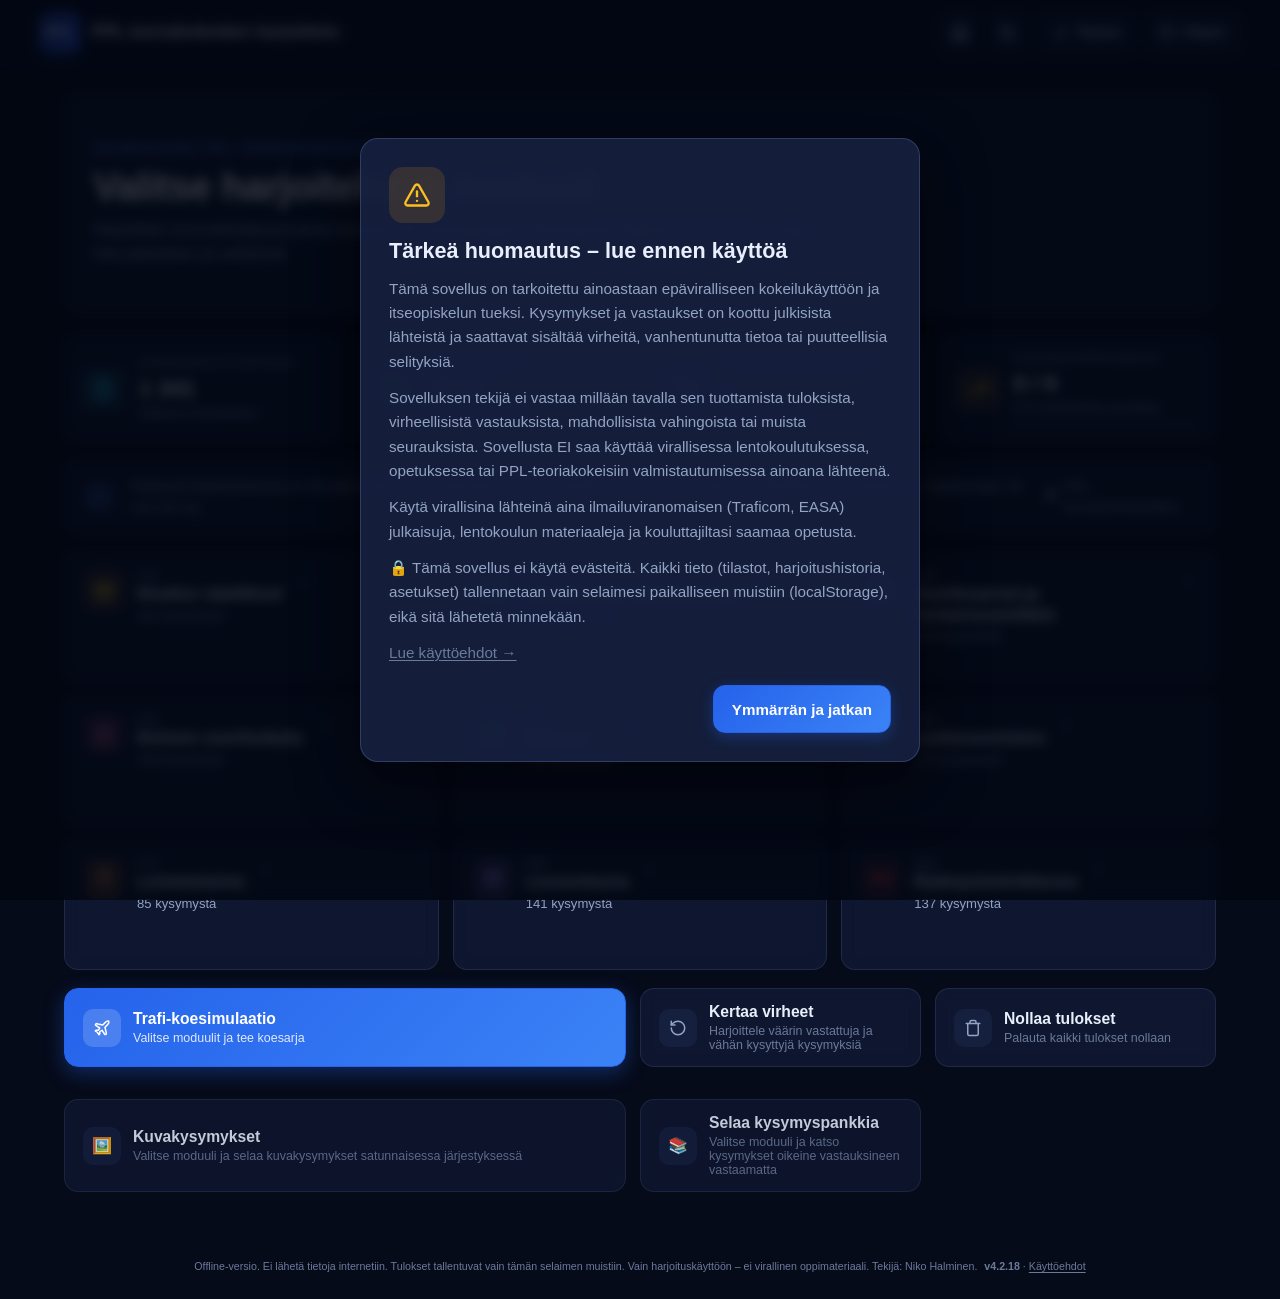
==== commit 5eda4c83: "Aggressiivisempi kysymyspainotus vähiten nähdyille/väärin vastatuille (v4.2.18)" ====
--- a/PPL-harjoittelu.html
+++ b/PPL-harjoittelu.html
@@ -831,10 +831,10 @@
   </div>
 
   <!-- Kysymysdata. Kehitysversiossa ladataan fetchillä; yhden tiedoston buildissa upotetaan tähän. -->
-  <script id="ppl-data" type="application/json">{"010": [{"id": "010-0001", "module": "010", "moduleName": "Ilmailun säädökset", "number": 1, "statement": "Mitä seuraavista dokumenteista ei ole vaatimuksena kuljettaa lennolla ilma-aluksessa ICAO:n jäsenvaltioissa?", "options": ["A. Rekisteröimistodistus", "B. Miehistön syntymätodistus", "C. Lentokelpoisuustodistus", "D. Miehistön lupakirja"], "correctIndex": 1, "explanation": "ICAO Annex 6 luettelee lennolla mukana olevat asiakirjat: rekisteröimistodistus, lentokelpoisuustodistus, miehistön lupakirjat, matkapäiväkirja, radiolupa, melutodistus, vakuutus jne. Miehistön syntymätodistus EI kuulu vaadittaviin asiakirjoihin.", "source": "PPL010FIN 11102018.pdf", "page": 2, "confidence": "high", "needsReview": false}, {"id": "010-0002", "module": "010", "moduleName": "Ilmailun säädökset", "number": 2, "statement": "Mikä seuraavista lauseista koskien ilmailuviranomaisen järjestämiä teoriakokeita EASA FCL -lupakirjan myöntämiseksi on oikein?", "options": ["A. Uusintakertojen määrää ei ole rajoitettu.", "B. Kaikki kokeet on suoritettava 12 kuukauden aikana.", "C. Kaikki teoriakokeet on suoritettava yhden jäsenvaltion alaisuudessa.", "D. Kokelas läpäisee teoriakokeet, kun hän suorittaa hyväksytysti 75% osakokeista."], "correctIndex": 2, "explanation": "Part-FCL mukaan kaikki teoriakokeet on suoritettava yhden EASA-jäsenvaltion alaisuudessa. Lisäksi kaikki osakokeet on läpäistävä 18 kuukauden kuluessa ensimmäisestä yrityksestä, läpäisyraja on 75 % osakoetta kohden (ei 75 % osakokeista), ja yrityksiä saa olla enintään 4 per osakoe ja 6 per koesarja.", "source": "PPL010FIN 11102018.pdf", "page": 2, "confidence": "high", "needsReview": false}, {"id": "010-0003", "module": "010", "moduleName": "Ilmailun säädökset", "number": 3, "statement": "Ilma-alus tai lentäjä, joilla on asianmukaiset luvat ja lupakirjat, ei saa suorittaa kansainvälistä lentoa:", "options": ["A. Ellei viranomainen siitä maasta, jossa ilma-alus on rekisteröity tai lentäjän lupakirja on myönnetty, ole myöntänyt poikkeuslupaa.", "B. Ellei mikä tahansa ICAO:n jäsenvaltio ole myöntänyt yleistä poikkeuslupaa.", "C. Ilman sen valtion lupaa, jonka alueelle lennetään.", "D. Missään tapauksessa."], "correctIndex": 2, "explanation": "Chicagon yleissopimuksen artikla 6 mukaan ilma-alus ei saa lentää toisen sopimusvaltion alueelle ilman tämän valtion erityislupaa tai yleisten edellytysten täyttymistä. Suvereniteettiperiaate (artikla 1): jokainen valtio omistaa ilmatilansa.", "source": "PPL010FIN 11102018.pdf", "page": 2, "confidence": "high", "needsReview": false}, {"id": "010-0004", "module": "010", "moduleName": "Ilmailun säädökset", "number": 4, "statement": "Minkä oikeuden ICAO:n jäsenvaltioille myöntää kansainvälisen ilmailun yleissopimuksen artikla 16?", "options": ["A. Oikeus suorittaa tarkastus, päällikön luvalla ja ilman kohtuutonta viivytystä, toisten jäsenvaltioiden ilma-aluksissa niiden saapuessa tai lähtiessä.", "B. Oikeus suorittaa tarkastus, ilman kohtuutonta viivytystä, toisten jäsenvaltioiden ilma-aluksissa niiden saapuessa tai lähtiessä, mikäli on syytä epäillä, että ilma-aluksessa kuljetetaan laittomia esineitä tai etsintäkuulutettuja matkustajia.", "C. Oikeus suorittaa tarkastus, ilman kohtuutonta viivytystä, toisten jäsenvaltioiden ilma-aluksissa niiden saapuessa tai lähtiessä, mikäli tarkastukseen esitetään syy.", "D. Oikeus suorittaa tarkastus, ilman kohtuutonta viivytystä, toisten jäsenvaltioiden ilma-aluksissa niiden saapuessa tai lähtiessä."], "correctIndex": 3, "explanation": "Chicagon yleissopimuksen artikla 16 antaa jokaiselle sopimusvaltiolle oikeuden tarkastaa toisten sopimusvaltioiden ilma-aluksia niiden saapuessa tai lähtiessä, ilman kohtuutonta viivytystä. Tarkastusoikeus on yleinen eikä se vaadi epäilyä tai erityistä syytä.", "source": "PPL010FIN 11102018.pdf", "page": 2, "confidence": "high", "needsReview": false}, {"id": "010-0005", "module": "010", "moduleName": "Ilmailun säädökset", "number": 5, "statement": "Mitä lentosääntöjä tulee noudattaa ilmatilassa, joka on eri maan hallinnoima kuin se, missä ilma-alus on rekisteröity?", "options": ["A. JAA:n jäsenvaltioiden hyväksymiä lentosääntöjä.", "B. ICAO:n julkaisemia lentosääntöjä, koska ne koskevat sellaisenaan kaikkia jäsenmaita.", "C. Sen maan, missä ilma-alus lentää.", "D. Ilma-aluksen rekisteröintimaan."], "correctIndex": 2, "explanation": "ICAO yleissopimuksen artikla 12 mukaan ilma-alus noudattaa lentosääntöjä siinä valtiossa, jonka ilmatilassa se kulloinkin lentää. Aavalla merellä noudatetaan ICAO:n vahvistamia sääntöjä.", "source": "PPL010FIN 11102018.pdf", "page": 2, "confidence": "high", "needsReview": false}, {"id": "010-0006", "module": "010", "moduleName": "Ilmailun säädökset", "number": 6, "statement": "Minkä luokan lääketieteellinen kelpoisuustodistus täyttää PART-FCL PPL-lupakirjan vaatimukset?", "options": ["A. Luokka B tai C.", "B. Luokka 1 tai 2.", "C. Luokka A tai B.", "D. Luokka 2 tai 3."], "correctIndex": 1, "explanation": "Part-MED mukaan PPL-lupakirjan haltijalta vaaditaan vähintään luokan 2 lääketieteellinen kelpoisuustodistus. Luokka 1 (ammattilentäjille) kelpaa myös. LAPL-todistus ei riitä PPL:ään.", "source": "PPL010FIN 11102018.pdf", "page": 3, "confidence": "high", "needsReview": false}, {"id": "010-0007", "module": "010", "moduleName": "Ilmailun säädökset", "number": 7, "statement": "Mikä oli Chicagon yleiskokouksen lopputulos?", "options": ["A. ICAO ja EASA.", "B. 18 Artiklaa Chicagon yleiskokoukseen.", "C. Kansainvälisen siviili-ilmailun yleissopimus.", "D. PICAO."], "correctIndex": 2, "explanation": "Vuoden 1944 Chicagon yleiskokouksen lopputulos oli Kansainvälisen siviili-ilmailun yleissopimus, joka loi ICAOn ja sääntelee kansainvälistä siviili-ilmailua. PICAO oli väliaikaisorganisaatio (1945–1947) ennen ICAOn perustamista 1947.", "source": "PPL010FIN 11102018.pdf", "page": 3, "confidence": "high", "needsReview": false}, {"id": "010-0008", "module": "010", "moduleName": "Ilmailun säädökset", "number": 8, "statement": "LAPL/PPL-lupakirjan haltijalla ei ole oikeutta:", "options": ["A. Pudottaa laskuvarjohyppääjiä.", "B. Hinata purjelentokoneita.", "C. Kuljettaa maksavia asiakkaita.", "D. Antaa lennonopetusta FI(A) kelpuutuksella."], "correctIndex": 2, "explanation": "PPL on yksityislentäjän lupakirja: haltija EI saa lentää korvausta vastaan eikä kuljettaa maksavia matkustajia. Laskuvarjohyppääjien pudotus, purjelentokoneen hinaus ja FI(A)-opetus ovat sallittuja sopivilla kelpuutuksilla.", "source": "PPL010FIN 11102018.pdf", "page": 3, "confidence": "high", "needsReview": false}, {"id": "010-0009", "module": "010", "moduleName": "Ilmailun säädökset", "number": 9, "statement": "Ilma-aluksen päällikön tulee varmistua ennen lentämistä toisen jäsenvaltion ilmatilaan laskeutumista varten, että:", "options": ["A. Hänen tulee varmistua siitä, että ilma-aluksen lentokelpoisuustodistus on voimassa, hänellä on ilma-aluksen tyyppihyväksyntä ja hän on tehnyt kohdemaan järjestämän ilmailulain teoriakokeen.", "B. Hänen tulee varmistua ennen lentoa, että kohdemaan viranomaisella on hyväksytetty hänen lupakirjansa.", "C. Ilma-aluksessa on mukana kaikki tarvittavat asiakirjat, mm. lentokelpoisuustodistus, ja että ilma-alus on lentokelpoinen ja hyväksytysti rekisteröity.", "D. Hänen tulee varmistua siitä, että ilma-aluksessa on toimiva radio ja transponderi."], "correctIndex": 2, "explanation": "Ennen kansainvälistä lentoa päällikön on varmistettava, että ilma-aluksessa on kaikki vaaditut asiakirjat (lentokelpoisuustodistus mm.) ja että ilma-alus on lentokelpoinen ja asianmukaisesti rekisteröity. Erillistä kohdemaan teoriakoetta tai etukäteishyväksyntää ei tarvita EASA-piirissä.", "source": "PPL010FIN 11102018.pdf", "page": 3, "confidence": "high", "needsReview": false}, {"id": "010-0010", "module": "010", "moduleName": "Ilmailun säädökset", "number": 10, "statement": "Ilma-aluksen päällikön tulee varmistua ennen lentämistä toisen ICAO:n jäsenvaltion ilmatilaan laskeutumista varten, että:", "options": ["A. Hänellä tulee olla ICAO:n jäsenvaltion myöntämä lupakirja.", "B. Hänellä on sen valtion myöntämä tai hyväksymä lupakirja, jossa ilma-alus on rekisteröity.", "C. Hänellä tulee olla jonkin JAA-jäsenvaltion myöntämä lupakirja.", "D. Hänellä tulee olla mikä tahansa voimassaoleva lupakirja."], "correctIndex": 1, "explanation": "Chicagon yleissopimuksen artikla 32: lupakirjan tulee olla rekisteröintivaltion myöntämä tai hyväksymä, jotta sitä voi käyttää sen rekisteröimässä ilma-aluksessa. Lupakirjan ei tarvitse olla kohdemaan myöntämä.", "source": "PPL010FIN 11102018.pdf", "page": 3, "confidence": "high", "needsReview": false}, {"id": "010-0011", "module": "010", "moduleName": "Ilmailun säädökset", "number": 11, "statement": "Milloin purjehdusvalot tulee olla päällä?", "options": ["A. Kun liikutaan lentokentän liikehtimisalueella.", "B. Yöllä tai kun viranomainen niin vaatii.", "C. Aina kun ilma-aluksen päällikkö haluaa kytkeä ne päälle.", "D. Auringon laskusta auringon nousuun tai kun viranomainen niin vaatii."], "correctIndex": 1, "explanation": "SERA: ilma-aluksen purjehdusvalot (vasen punainen, oikea vihreä, takana valkoinen) tulee pitää päällä yöllä, sekä muulloin viranomaisen niin määrätessä. SERA.3215 edellyttää yöllä navigointi-/purjehdusvaloja lennossa ja liikehtimisalueella.", "source": "PPL010FIN 11102018.pdf", "page": 3, "confidence": "high", "needsReview": false}, {"id": "010-0012", "module": "010", "moduleName": "Ilmailun säädökset", "number": 12, "statement": "Minkä lentosääntöjen mukaisesti lento tulee lentää?", "options": ["A. Lennonjohdon ohjeiden mukaisesti.", "B. IFR IMC:ssä ja VFR VMC:ssä.", "C. Joko IMC tai VMC.", "D. Joko IFR tai VFR."], "correctIndex": 3, "explanation": "SERA: jokainen lento on lennettävä joko näkölentosääntöjen (VFR) tai mittarilentosääntöjen (IFR) mukaan. IMC ja VMC ovat sääolosuhteita, eivät lentosääntöjä.", "source": "PPL010FIN 11102018.pdf", "page": 4, "confidence": "high", "needsReview": false}, {"id": "010-0013", "module": "010", "moduleName": "Ilmailun säädökset", "number": 13, "statement": "Milloin voit lentää tiheästi asutun alueen, kaupungin tai ulkosalle kokoontuneen väkijoukon yli korkeudella, josta ei pystyisi hätätapauksessa laskeutumaan turvallisesti?", "options": ["A. Vain pysyessä selvästi erossa pilvestä ja maan pinta näkyvissä.", "B. Vain kun operaattori antaa luvan.", "C. Ei koskaan.", "D. Vain lentoonlähdön tai laskun yhteydessä."], "correctIndex": 3, "explanation": "SERA:n minimikorkeussäännöistä voidaan poiketa silloin, kun se on tarpeen lentoonlähdön tai laskun yhteydessä. Muulloin tiheästi asutun alueen, kaupungin tai ulkosalle kokoontuneen väkijoukon yli ei saa lentää korkeudella, josta hätälasku ei olisi turvallinen.", "source": "PPL010FIN 11102018.pdf", "page": 4, "confidence": "high", "needsReview": false}, {"id": "010-0014", "module": "010", "moduleName": "Ilmailun säädökset", "number": 14, "statement": "Kahdella samalla lentokorkeudella lentävän ilma-aluksen lähestyessä toisiin leikkaavista lentosuunnista, on sen ilma-aluksen, jolla on kone oikealla puolellaan, väistettävä tätä. Oikein vai väärin?", "options": ["A. Oikein.", "B. Oikein vain, jos oikealla puolella oleva kone on nopeampi.", "C. Väärin, mikäli toinen ilma-alus ei hinaa mitään.", "D. Väärin. Se jolla on kone oikealla puolellaan, on etuoikeutettu."], "correctIndex": 0, "explanation": "SERA-väistämissääntö risteävillä lentoradoilla samalla korkeudella: se ilma-alus, jolla on toinen oikealla puolellaan, väistää. Pätee kaikkiin lentokoneisiin riippumatta tyypistä tai nopeudesta.", "source": "PPL010FIN 11102018.pdf", "page": 4, "confidence": "high", "needsReview": false}, {"id": "010-0015", "module": "010", "moduleName": "Ilmailun säädökset", "number": 15, "statement": "Mikä alla olevista vastausvaihtoehdoista täydentää parhaiten lauseen? \"Kun kaksi tai useampi ilma-alus ovat lähestymässä lentopaikkaa laskua varten..\"", "options": ["A. Alempana olevalla ilma-aluksella on etuoikeus, ellei lennonjohto (ATC) ole jo määritellyt laskulupaa.", "B. Ilma-aluksella, jolla lyhyin vaakaetäisyys kiitotien kynnykselle, on etuoikeus.", "C. Alempana olevalla ilma-aluksella on aina etuoikeus.", "D. Ylempänä olevalla ilma-aluksella on aina etuoikeus."], "correctIndex": 0, "explanation": "SERA: kun useampi ilma-alus lähestyy laskuun, alempana olevalla on etuoikeus, kuitenkin niin että ilma-alus ei saa hyödyntää sääntöä leikatakseen toisen edestä loppulähestymisellä eikä ohittaakseen sitä. Lennonjohdon antama selvitys tarvittaessa muuttaa järjestyksen.", "source": "PPL010FIN 11102018.pdf", "page": 4, "confidence": "high", "needsReview": false}, {"id": "010-0016", "module": "010", "moduleName": "Ilmailun säädökset", "number": 16, "statement": "Poislukien lentoonlähtö tai laskeutuminen, tai muut erikseen määritellyt tilanteet, VFR-lentoa ei saa suorittaa alempana kuin ____ maan tai veden pinnasta tai 150m ilma-aluksesta ____ säteellä olevan korkeimman esteen yläpuolella.", "options": ["A. 500 ft / 500 ft.", "B. 1500 ft / 1000 ft.", "C. 800 ft / 1000 ft.", "D. 1000 ft / 500 ft."], "correctIndex": 0, "explanation": "SERA.5005 (avoin maasto): VFR ei saa lentää alle 500 ft (150 m) maan- tai vedenpinnasta eikä alle 500 ft 150 m säteellä olevasta korkeimmasta esteestä. Tiheästi asutulla alueella minimi on 1000 ft / 600 m säteellä.", "source": "PPL010FIN 11102018.pdf", "page": 4, "confidence": "high", "needsReview": false}, {"id": "010-0017", "module": "010", "moduleName": "Ilmailun säädökset", "number": 17, "statement": "Kaksi ilma-alusta lentää näkölentosääntöjen mukaisesti ja lähestyvät toisiaan. Ilma-aluksen, jolla on etuoikeus, tulisi säilyttää:", "options": ["A. Ohjaussuunta ja nopeus.", "B. Korkeus merenpinnasta ja suunta.", "C. Korkeus maanpinnasta ja nopeus.", "D. Korkeus merenpinnasta ja nopeus."], "correctIndex": 0, "explanation": "Kun aloitetaan väistö (give-way), etuoikeutetun ilma-aluksen on säilytettävä ohjaussuuntansa ja nopeutensa, jotta väistävän on mahdollista välttää yhteentörmäys turvallisesti.", "source": "PPL010FIN 11102018.pdf", "page": 4, "confidence": "high", "needsReview": false}, {"id": "010-0018", "module": "010", "moduleName": "Ilmailun säädökset", "number": 18, "statement": "Lentäessäsi yöllä ilma-aluksen päällikkönä näet törmäyksen estevalon ja punaisen jatkuvasti palavan valon samalla korkeudella ja suhteellisella suuntimalla 050 astetta. Onko riski yhteentörmäykseen ja kenellä on etuoikeus?", "options": ["A. Ei. Toisella ilma-aluksella.", "B. Ei. Sinulla on.", "C. Kyllä. Sinulla on.", "D. Kyllä. Toisella ilma-aluksella."], "correctIndex": 3, "explanation": "Punainen purjehdusvalo on toisen ilma-aluksen vasemmalla siivenkärjellä – jos näet sen, kone näyttää sinulle vasenta kylkeään ja lentää siis oikealta vasemmalle. Suhteellinen suuntima 050° tarkoittaa, että kone on oikealla edessäsi: te risteätte. Oikealla olevalla on etuoikeus, sinun on väistettävä.", "source": "PPL010FIN 11102018.pdf", "page": 5, "confidence": "high", "needsReview": false}, {"id": "010-0019", "module": "010", "moduleName": "Ilmailun säädökset", "number": 19, "statement": "Jos LAPL/PPL-lupakirjan haltija, jolla ei ole muita kelpuutuksia, saa lennonjohdolta tutkapalvelun yhteydessä ohjeita muuttaa ohjaussuuntaansa tai korkeuttaan niin, ettei ohjeita noudattamalla pysty säilyttämään näkölento-olosuhteita, täytyy hänen:", "options": ["A. Jatkaa sen hetkisellä ohjaussuunnalla ja korkeudella sekä ilmoittaa lennonjohtajalle, miksi ei pysty noudattamaan selvitystä.", "B. Noudattaa selvitystä joka tapauksessa, mutta siirtyä seuraamaan mittareita ajoissa.", "C. Noudattaa lennonjohtajan ohjeita niin tarkasti kuin mahdollista, mutta ei kuitenkaan lentää mittarilentosääolosuhteisiin.", "D. Jatkaa sen hetkisellä ohjaussuunnalla ja korkeudella, eikä sanoa mitään ja odottaa lennonjohtajan seuraavia ohjeita."], "correctIndex": 0, "explanation": "VFR-lennolla päällikkö ei saa joutua mittarisääolosuhteisiin. Jos lennonjohdon ohje johtaisi VMC:n menettämiseen, päällikön on jatkettava nykyisellä suunnalla ja korkeudella ja ilmoitettava lennonjohdolle, miksi selvitystä ei voida noudattaa.", "source": "PPL010FIN 11102018.pdf", "page": 5, "confidence": "high", "needsReview": false}, {"id": "010-0020", "module": "010", "moduleName": "Ilmailun säädökset", "number": 20, "statement": "Yhtä tai useampaa vilkkaasti liikennöityä lentoasemaa palvelevaa ja niiden läheisyyteen perustettua valvottua ilmatilaa, johon ATS-reitit yhtyvät, kutsutaan:", "options": ["A. Lähestymisalueeksi (TMA).", "B. Lähiliikennevyöhykkeeksi (ATZ).", "C. Lähialueeksi (CTR).", "D. Lentoväyläksi (AWY)."], "correctIndex": 0, "explanation": "TMA = Terminal Control Area = lähestymisalue. Se on yhden tai useamman vilkkaasti liikennöidyn lentoaseman ympärille perustettu valvottu ilmatila, johon ATS-reitit yhtyvät. CTR (lähialue) on lentopaikan välitön valvottu ilmatila.", "source": "PPL010FIN 11102018.pdf", "page": 5, "confidence": "high", "needsReview": false}, {"id": "010-0021", "module": "010", "moduleName": "Ilmailun säädökset", "number": 21, "statement": "Mikä on kansainvälinen ilmailun VHF hätätaajuus?", "options": ["A. 123.45 MHz", "B. 121.50 MHz", "C. 406.00 MHz", "D. 243.00 MHz"], "correctIndex": 1, "explanation": "Kansainvälinen ilmailun VHF-hätätaajuus on 121,500 MHz. Kaikkien lentokoneiden tulisi tarvittaessa kuunnella tätä taajuutta. 406 MHz on ELT/COSPAS-taajuus ja 243 MHz UHF-sotilashätätaajuus.", "source": "PPL010FIN 11102018.pdf", "page": 5, "confidence": "high", "needsReview": false}, {"id": "010-0022", "module": "010", "moduleName": "Ilmailun säädökset", "number": 22, "statement": "Kuinka usein AIC-päivitykset julkaistaan?", "options": ["A. Neljännesvuosittain.", "B. Viikoittain.", "C. Vuosittain.", "D. Tarvittaessa."], "correctIndex": 3, "explanation": "AIC (Aeronautical Information Circular) julkaistaan tarvittaessa, kun on tarpeen tiedottaa lentäjiä turvallisuuteen, sääntöihin tai hallintoon liittyvistä asioista, joita ei voida julkaista AIP:ssä tai NOTAMissa.", "source": "PPL010FIN 11102018.pdf", "page": 5, "confidence": "high", "needsReview": false}, {"id": "010-0023", "module": "010", "moduleName": "Ilmailun säädökset", "number": 23, "statement": "LAPL/PPL-lupakirjan haltija saa eritys-VFR-selvityksen lähialueelle saapumiseen. Ennen lähialueen rajan ylittämistä hän havaitsee, ettei enää voi vastaanottaa tai lähettää radiolla. Tällöin hänen täytyy:", "options": ["A. Jatkaa lähialueelle noudattaen viimeistä saatua selvitystä ja lähettää samalla aikeensa sokeasti.", "B. Jatkaa lähialueelle ja odottaa \"selvä laskuun\"-valomerkkiä.", "C. Pysyä poissa lähialueelta.", "D. Jatkaa määränpäähän hänelle määrätyn ilmoittautumispaikan kautta noudattaen viimeistä saatua selvitystä."], "correctIndex": 3, "explanation": "Koska erityis-VFR-selvitys on jo annettu, radiovika ei automaattisesti mitätöi sitä. VFR-radiovikamenettelyn mukaisesti lentäjän tulee jatkaa määränpäähän noudattaen viimeistä saatua selvitystä, mikäli se voidaan tehdä turvallisesti. Vaihtoehto C olisi oikea vain, jos selvitystä ei olisi vielä annettu.", "source": "PPL010FIN 11102018.pdf", "page": 6, "confidence": "high", "needsReview": false}, {"id": "010-0024", "module": "010", "moduleName": "Ilmailun säädökset", "number": 24, "statement": "Mikä koodi toisiotutkavastaimeen tulisi asettaa hätätilanteessa?", "options": ["A. 7000", "B. 7700", "C. 7777", "D. 7600"], "correctIndex": 1, "explanation": "Toisiotutkavastaimen (transponderi) hätäkoodit: 7700 = yleinen hätä, 7600 = radiohäiriö, 7500 = laiton puuttuminen (kaappaus), 7000 = VFR-koodi (Eurooppa) ilman selvitystä.", "source": "PPL010FIN 11102018.pdf", "page": 6, "confidence": "high", "needsReview": false}, {"id": "010-0025", "module": "010", "moduleName": "Ilmailun säädökset", "number": 25, "statement": "Jos merkinantaja ojentaa oikean käsivartensa ja sauvansa sivulle 90 asteen kulmaan vartalosta ja ojentaa vasenta käsivartta sivulle, koukistaa sitä kyynärpäästä ja liikuttaa vasenta sauvaa ylösalas rinnan ja pään korkeuden välillä, mitä se tarkoittaa?", "options": ["A. Jatka suoraan eteenpäin.", "B. Käynnistä moottori.", "C. Käänny vasemmalle.", "D. Käänny oikealle."], "correctIndex": 2, "explanation": "ICAO-merkinantajan käsimerkit: liikkumaton (ojennettu) käsivarsi osoittaa kaartosuunnan ohjaajan näkökulmasta. Merkinantajan oikea käsi sivulla = ohjaajan vasemmalle, joten kaarra vasemmalle. Liikkuva sauva osoittaa kääntönopeutta.", "source": "PPL010FIN 11102018.pdf", "page": 6, "confidence": "high", "needsReview": false}, {"id": "010-0026", "module": "010", "moduleName": "Ilmailun säädökset", "number": 26, "statement": "Mitä tarkoittaa lähilennonjohdosta lennolla olevalle ilma-alukselle suunnattu jatkuva vihreä valomerkki?", "options": ["A. Laskeudu välittömästi.", "B. Laske tälle lentopaikalle ja rullaa asematasolle.", "C. Selvä laskuun.", "D. Ilma-alukselle on annettu etusija laskeutumiseen radiohäiriön johdosta."], "correctIndex": 2, "explanation": "Lennonjohdon valomerkit ilmassa olevalle: jatkuva vihreä = selvä laskuun. Vihreä vilkkuva = palaa laskua varten (laskulupa annetaan erikseen). Valomerkkejä käytetään radiohäiriötilanteessa.", "source": "PPL010FIN 11102018.pdf", "page": 6, "confidence": "high", "needsReview": false}, {"id": "010-0027", "module": "010", "moduleName": "Ilmailun säädökset", "number": 27, "statement": "Minkä värisiä ovat rullaustien keskilinjamaalaukset?", "options": ["A. Vihreitä.", "B. Keltaisia.", "C. Punaisia.", "D. Valkoisia."], "correctIndex": 1, "explanation": "Rullaustien keskilinja on keltainen. Kiitotien maalaukset (mm. keskilinja, kynnys, päätunnus) ovat valkoisia. Värikoodit auttavat ohjaajaa erottamaan rullausalueet kiitotiestä.", "source": "PPL010FIN 11102018.pdf", "page": 6, "confidence": "high", "needsReview": false}, {"id": "010-0028", "module": "010", "moduleName": "Ilmailun säädökset", "number": 28, "statement": "Minkä värisiä ovat kiitotiemaalaukset?", "options": ["A. Punaisia.", "B. Valkoisia.", "C. Vihreitä.", "D. Keltaisia."], "correctIndex": 1, "explanation": "Kiitotien maalaukset (keskilinja, kynnysmerkinnät, kosketuskohtamerkinnät, kiitotien tunnusnumerot) ovat aina valkoisia. Rullaustiet on merkitty keltaisella.", "source": "PPL010FIN 11102018.pdf", "page": 6, "confidence": "high", "needsReview": false}, {"id": "010-0029", "module": "010", "moduleName": "Ilmailun säädökset", "number": 29, "statement": "Olet loppuosalla lähestymässä kynnystä ja näet lennonjohdosta annetun jatkuvan punaisen valomerkin. Tämä tarkoittaa:", "options": ["A. Älä laske. Lentokenttä suljettu.", "B. Jatka lähestymistä ja odota vihreää valoa.", "C. Älä laske. Jatka lentoa varalentopaikalle.", "D. Anna tietä toiselle ilma-alukselle ja jatka lentoa laskukierroksessa."], "correctIndex": 3, "explanation": "Lennonjohdon valomerkit ilmassa olevalle: jatkuva punainen = anna tietä toiselle ilma-alukselle ja jatka lentoa laskukierroksessa. Vilkkuva punainen tarkoittaa puolestaan, että lentopaikka ei ole turvallinen, älä laske.", "source": "PPL010FIN 11102018.pdf", "page": 7, "confidence": "high", "needsReview": false}, {"id": "010-0030", "module": "010", "moduleName": "Ilmailun säädökset", "number": 30, "statement": "Miksi sanotaan korkeusmittarin QNH-asetuksella näyttämää korkeutta?", "options": ["A. Tosikorkeudeksi.", "B. Korkeus merenpinnasta.", "C. Lentopinnaksi.", "D. Korkeudeksi maanpinnasta."], "correctIndex": 1, "explanation": "QNH-asetus on merenpinnan tasalle palautettu paine, joten korkeusmittari näyttää korkeuden merenpinnasta (altitude). QFE näyttää korkeuden lentopaikan peruspisteestä (height) ja 1013,25 hPa antaa standardilentopinnan.", "source": "PPL010FIN 11102018.pdf", "page": 7, "confidence": "high", "needsReview": false}, {"id": "010-0031", "module": "010", "moduleName": "Ilmailun säädökset", "number": 31, "statement": "Miten lentäjän pitäisi toimia radiohäiriötilanteessa lennettäessä näkölentosääntöjen mukaisesti näkölentosääolosuhteissa?", "options": ["A. Jatkaa lentoa määräkentälle lähettäen sokeasti ja pyrkien välttämään mittarilentosääolosuhteita.", "B. Noudattaa puolustusvoimien ohjetta radiohäiriötilanteissa toimimiseksi ja odottaa opastuskoneen saapumista.", "C. Lentää lähimmälle lentopaikalle, tehdä ympyrää toisella puolella kuin normaali laskukierroskuvio ja odottaa jatkuvaa vihreää valomerkkiä lennonjohdolta.", "D. Jatkaa lentoa näkölentosääolosuhteissa, laskeutua lähimmälle sopivalle lentopaikalle ja ilmoittaa saapumisesta asianomaiselle lennonjohtoelimelle."], "correctIndex": 3, "explanation": "VFR-VMC -lennolla radiohäiriön jälkeen: jatka VFR:nä, laskeudu lähimmälle sopivalle lentopaikalle ja ilmoita saapumisesta lennonjohtoelimelle mahdollisimman pian (esim. puhelimella).", "source": "PPL010FIN 11102018.pdf", "page": 7, "confidence": "high", "needsReview": false}, {"id": "010-0032", "module": "010", "moduleName": "Ilmailun säädökset", "number": 32, "statement": "Kevyen luokan lentokone tekee lentoonlähdön raskaan tai keskiraskaan luokan lentokoneen takana. Monta minuuttia on lentokoneiden välinen porrastus?", "options": ["A. 5 minuuttia.", "B. 4 minuuttia.", "C. 2 minuuttia.", "D. 6 minuuttia."], "correctIndex": 2, "explanation": "Pyörreturbulenssiporrastus saman kiitotien peräkkäisessä lentoonlähdössä, kun kevyt seuraa raskasta tai keskiraskasta, on 2 minuuttia. Jos jälkimmäinen ilma-alus lähtee kiitotien välipisteestä (intermediate part) edeltävän takana, käytetään pidempää 3 minuutin porrastusta.", "source": "PPL010FIN 11102018.pdf", "page": 7, "confidence": "high", "needsReview": false}, {"id": "010-0033", "module": "010", "moduleName": "Ilmailun säädökset", "number": 33, "statement": "Mikä on siirtopinnan määritelmä?", "options": ["A. Siirtokorkeus ilmaistuna kuten lentopinta.", "B. Alhaisin mahdollinen lentopinta siirtokorkeuden yläpuolella.", "C. Lentopinta sen kohdan tasalla tai yläpuolella, jolla lentokoneen pystysuuntainen paikka ilmaistaan korkeutena.", "D. Lentopinta sen kohdan alapuolella, jossa lentokoneen pystysuuntainen paikka ilmaistaan korkeutena."], "correctIndex": 1, "explanation": "Siirtopinta (Transition Level) on alin käytettävissä oleva lentopinta, joka on siirtokorkeuden (Transition Altitude) yläpuolella. Suomessa siirtokorkeus on 5000 ft.", "source": "PPL010FIN 11102018.pdf", "page": 7, "confidence": "high", "needsReview": false}, {"id": "010-0034", "module": "010", "moduleName": "Ilmailun säädökset", "number": 34, "statement": "Mitä sanaa käytetään kuvaamaan lentokoneen pystysuuntaista paikkaa mitattuna lentokentän peruspisteen yläpuolella, kun QFE on asetettu korkeusmittarin näytölle?", "options": ["A. Korkeus = Altitude.", "B. Korkeus = Elevation.", "C. Lentopinta.", "D. Korkeus = Height."], "correctIndex": 3, "explanation": "QFE on lentopaikan peruspisteen tasalle palautettu paine. Sillä asetettu korkeusmittari näyttää korkeuden kentän yläpuolella eli ”Height”. Altitude = MSL (QNH), Elevation = kiintopisteen MSL-korkeus, Flight level = 1013,25 hPa.", "source": "PPL010FIN 11102018.pdf", "page": 7, "confidence": "high", "needsReview": false}, {"id": "010-0035", "module": "010", "moduleName": "Ilmailun säädökset", "number": 35, "statement": "LAPL/PPL-lentäjä, joka lentää noudattaen erityis-VFR-sääntöjä, tulee noudattaa seuraavia minimejä:", "options": ["A. Lentonäkyvyys on 5 km. Selvästi erossa pilvestä ja maan tai veden pinta näkyvissä.", "B. Lentonäkyvyys on 10 km, maan tai veden pinta näkyvissä.", "C. Lentonäkyvyys on 1,5 km. Selvästi erossa pilvestä ja maan tai veden pinta näkyvissä.", "D. Lentonäkyvyys on 3,0 km. Selvästi erossa pilvestä."], "correctIndex": 2, "explanation": "Erityis-VFR (SVFR) lähialueella: lentonäkyvyys vähintään 1500 m, selvästi erossa pilvestä, maan tai veden pinta näkyvissä. Yöllä SVFR vaatii usein lisäedellytyksiä. Helikoptereille minimi on 800 m.", "source": "PPL010FIN 11102018.pdf", "page": 8, "confidence": "high", "needsReview": false}, {"id": "010-0036", "module": "010", "moduleName": "Ilmailun säädökset", "number": 36, "statement": "Kuka on vastuussa lentokelpoisuustodistuksen myöntämisestä?", "options": ["A. EASA.", "B. ICAO.", "C. Operaattori.", "D. Rekisteröintivaltion viranomainen."], "correctIndex": 3, "explanation": "Lentokelpoisuustodistuksen myöntää sen valtion ilmailuviranomainen, jonka rekisteriin ilma-alus on rekisteröity (Suomessa Traficom). EASA antaa tyyppihyväksynnät, ICAO ei myönnä yksittäisiä todistuksia.", "source": "PPL010FIN 11102018.pdf", "page": 8, "confidence": "high", "needsReview": false}, {"id": "010-0037", "module": "010", "moduleName": "Ilmailun säädökset", "number": 37, "statement": "Mikä seuraavista normaalisti määrittää käytössä olevan kiitotien valvomattomalla lentopaikalla?", "options": ["A. Se osa liikennealuetta, joka on määritetty lentoonlähtöön ja laskuun.", "B. Kiitotie vastatuuleen.", "C. Lentopaikan määrätty osa lentoonlähtöön ja laskeutumiseen.", "D. Kiitotie myötätuuleen."], "correctIndex": 1, "explanation": "Valvomattomalla lentopaikalla käytössä oleva kiitotie on normaalisti se, johon laskeutuminen ja lentoonlähtö tapahtuvat vastatuuleen. Ohjaajan on aina itse arvioitava tuulesta ja tuulipussista käytössä oleva suunta.", "source": "PPL010FIN 11102018.pdf", "page": 8, "confidence": "high", "needsReview": false}, {"id": "010-0038", "module": "010", "moduleName": "Ilmailun säädökset", "number": 38, "statement": "Kuka ei voi keskeyttää VFR-operointia lentokentällä turvallisuussyistä?", "options": ["A. Paikallinen aluelennonjohto (ACC).", "B. Lähestymislennonjohtaja.", "C. Asianomainen ATS-viranomainen.", "D. Päivystävä lentokentän virkailija."], "correctIndex": 3, "explanation": "VFR-toiminnan voi turvallisuussyistä keskeyttää lennonjohto (TWR/APP/ACC) tai asianomainen ATS-viranomainen. Päivystävä lentokenttävirkailija ei ole ilmaliikennepalvelun toimivaltainen henkilö.", "source": "PPL010FIN 11102018.pdf", "page": 8, "confidence": "high", "needsReview": false}, {"id": "010-0039", "module": "010", "moduleName": "Ilmailun säädökset", "number": 39, "statement": "EASA LAPL/PPL-lupakirjan haltijalla, joka haluaa kuljettaa matkustajia, tulee olla tehtynä määrätyt lentoonlähdöt ja laskut edeltävien:", "options": ["A. 31 päivän aikana.", "B. 29 päivän aikana.", "C. 60 päivän aikana.", "D. 90 päivän aikana."], "correctIndex": 3, "explanation": "PPL/LAPL: matkustajia kuljettaakseen päällikön on suoritettava 3 lentoonlähtöä ja laskua edeltävien 90 päivän aikana saman luokan/tyypin ilma-aluksella.", "source": "PPL010FIN 11102018.pdf", "page": 8, "confidence": "high", "needsReview": false}, {"id": "010-0040", "module": "010", "moduleName": "Ilmailun säädökset", "number": 40, "statement": "Jos lupakirjan haltija joutuu leikkaukseen, mitkä ovat hänen velvollisuutensa informoida ilmailulääkäriä?", "options": ["A. Hänen tulee ottaa yhteyttä ilmailulääkäriin ilman viivytystä ja pyytää neuvoja tilanteesta.", "B. Hänen pitäisi informoida ilmailulääkäriä vain silloin, mikäli hänet nukutetaan leikkauksessa.", "C. Hänellä ei ole velvollisuuksia kertoa kenellekään, koska leikkaus on yksityisasia.", "D. Ei ole velvollisuutta informoida ilmailulääkäriä, mikäli lentäjä ei lennä koneen päällikkönä kuin vasta leikkauksen jälkeen."], "correctIndex": 0, "explanation": "Part-MED edellyttää, että lupakirjan haltija ottaa ilman kohtuutonta viivytystä yhteyttä ilmailulääkäriin, jos hänelle tehdään kirurginen tai invasiivinen toimenpide. Lupakirjan oikeuksia ei saa käyttää ennen kuin lentokelpoisuus on arvioitu uudelleen.", "source": "PPL010FIN 11102018.pdf", "page": 8, "confidence": "high", "needsReview": false}, {"id": "010-0041", "module": "010", "moduleName": "Ilmailun säädökset", "number": 41, "statement": "Kuinka kauan EASA PPL-lupakirja on voimassa?", "options": ["A. 5 vuotta.", "B. 3 vuotta.", "C. Toistaiseksi.", "D. 8 vuotta."], "correctIndex": 2, "explanation": "EASA Part-FCL: PPL on lupakirjana voimassa toistaiseksi. Sen oikeuksia saa kuitenkin käyttää vain, kun lupakirjan kelpuutukset (esim. SEP) ja lääketieteellinen kelpoisuustodistus ovat voimassa.", "source": "PPL010FIN 11102018.pdf", "page": 9, "confidence": "high", "needsReview": false}, {"id": "010-0042", "module": "010", "moduleName": "Ilmailun säädökset", "number": 42, "statement": "Lentokoe luokka-tai tyyppikelpuutusta varten on suoritettava _____ kuluessa lentokoulutuksen aloittamisesta:", "options": ["A. 3 kuukauden", "B. 4 kuukauden", "C. 1 vuoden", "D. 6 kuukauden"], "correctIndex": 3, "explanation": "Luokka- tai tyyppikelpuutuksen lentokoe on suoritettava 6 kuukauden kuluessa lentokoulutuksen aloittamisesta (FCL.725(c)).", "source": "PPL010FIN 11102018.pdf", "page": 9, "confidence": "high", "needsReview": false}, {"id": "010-0043", "module": "010", "moduleName": "Ilmailun säädökset", "number": 43, "statement": "Hakemus LAPL/PPL-lupakirjaa varten on jätettävä _____ kuluessa teoriakokeiden suorittamisen jälkeen.", "options": ["A. 12 kuukauden", "B. 36 kuukauden", "C. 24 kuukauden", "D. 18 kuukauden"], "correctIndex": 2, "explanation": "Lupakirjahakemus on tehtävä 24 kuukauden (2 vuoden) kuluessa siitä, kun teoriakokeet on suoritettu hyväksytysti (FCL.025(b)(2)). Muutoin teoriakokeet on tehtävä uudestaan.", "source": "PPL010FIN 11102018.pdf", "page": 9, "confidence": "high", "needsReview": false}, {"id": "010-0044", "module": "010", "moduleName": "Ilmailun säädökset", "number": 44, "statement": "EASA-jäsenvaltioissa myönnetty lentolupakirja voidaan konvertoida minkä tahansa muun EASA-jäsenvaltion (uusi jäsenvaltio) lupakirjaksi, mikäli:", "options": ["A. Uudella jäsenvaltiolla ei ole merkittäviä perusteita kieltäytyä konvertoimasta lupakirjaa.", "B. Lupakirjan haltija aikoo aloittaa vähintään kolme kuukautta kestävän opiskelun uudessa jäsenvaltiossa.", "C. Uusi jäsenvaltio on lupakirjan haltijan asuinvaltio tai haltija on aloittanut kokopäivätyön kyseissä valtiossa.", "D. Lupakirjan haltija on asunut uudessa jäsenvaltiossa vähintään 31 päivää."], "correctIndex": 2, "explanation": "Lupakirjan voi siirtää toiseen EASA-jäsenvaltioon (State of License changing), kun uusi jäsenvaltio on lupakirjan haltijan vakinainen asuinpaikka tai työnantajan sijaintivaltio (ARA.FCL.250).", "source": "PPL010FIN 11102018.pdf", "page": 9, "confidence": "high", "needsReview": false}, {"id": "010-0045", "module": "010", "moduleName": "Ilmailun säädökset", "number": 45, "statement": "EASA PPL(A)/PPL(H)-lupakirjan haltijan on täytettävä kolme ehtoa ennen toimimistaan ilma-aluksen päällikkönä tai perämiehenä. Mikä seuraavista ei ole vaatimuksena näissä tehtävissä toimimiselle?", "options": ["A. Mittarilentokelpuutus.", "B. Luokka-tai tyyppikelpuutus lennettävään ilma-alukseen.", "C. Voimassa oleva lääketieteellinen kelpoisuustodistus.", "D. Lentäminen ei tapahdu korvausta vastaan."], "correctIndex": 0, "explanation": "PPL(A)/PPL(H):n haltija saa toimia päällikkönä tai perämiehenä, kun (1) on voimassa oleva luokka- tai tyyppikelpuutus, (2) on voimassa oleva lääketieteellinen kelpoisuustodistus ja (3) lentäminen ei tapahdu korvausta vastaan. Mittarilentokelpuutusta EI vaadita.", "source": "PPL010FIN 11102018.pdf", "page": 9, "confidence": "high", "needsReview": false}, {"id": "010-0046", "module": "010", "moduleName": "Ilmailun säädökset", "number": 46, "statement": "LAPL/PPL-lupakirjan haltija merkitsee lähtö-ja saapumisajat lokikirjaansa seuraavasti:", "options": ["A. Kellonaika, jolloin ilma-alus omalla voimallaan lähtee liikkeelle ja aika, kun se lennon päätyttyä pysähtyy.", "B. Ensimmäisen lentoonlähdön ja viimeisen laskeutumisen kellonajat.", "C. Kellonaika, jolloin moottori käynnistetään ja kellonaika, jolloin moottori sammutetaan.", "D. Kellonaika, jolloin ilma-alus siirtyy käytössä olevalle kiitotielle ensimmäistä lentoonlähtöä varten ja kellonaika, jolloin se vapauttaa kiitotien viimeisen laskun jälkeen."], "correctIndex": 0, "explanation": "Lokikirjaan merkitään lähtö- ja saapumisajat ”block-to-block”-aikoina, eli ajanhetki jolloin ilma-alus omalla voimallaan lähtee liikkeelle, ja ajanhetki jolloin se lopullisesti pysähtyy lennon päätyttyä. Sama kuin lentoajan määritelmä.", "source": "PPL010FIN 11102018.pdf", "page": 9, "confidence": "high", "needsReview": false}, {"id": "010-0047", "module": "010", "moduleName": "Ilmailun säädökset", "number": 47, "statement": "Mittarilentokelpuutus on voimassa:", "options": ["A. Mittarilentokelpuutus on voimassa, kunhan säännölliset tarkastuslennot suoritetaan viranomaisen määräämien aikojen välein.", "B. 6 kuukautta.", "C. 12 kuukautta.", "D. 18 kuukautta."], "correctIndex": 2, "explanation": "EASA Part-FCL: mittarilentokelpuutus (IR) on voimassa 12 kuukautta kerrallaan ja vaatii säännöllisiä tarkastuslentoja (proficiency check).", "source": "PPL010FIN 11102018.pdf", "page": 10, "confidence": "high", "needsReview": false}, {"id": "010-0048", "module": "010", "moduleName": "Ilmailun säädökset", "number": 48, "statement": "Jos EASA-FCL:n alaisen lääketieteellisen kelpoisuustodistuksen haltija loukkaantuu tai kärsii lääketieteellisestä tilasta, joka vaikuttaa hänen kykyynsä toimia ohjaamomiehistön jäsenenä:", "options": ["A. Lääketieteellinen kelpoisuustodistus pysyy voimassa.", "B. Lääketieteellisen kelpoisuustodistus mitätöidään 25 päivää loukkaantumisen tai sairastumisen jälkeen, ellei lentäjää ole jälleen todettu lentokelpoiseksi.", "C. Lääketieteellinen kelpoisuustodistus lakkaa olemasta voimassa.", "D. Lääketieteellinen kelpoisuustodistus mitätöidään, jos sairaus tai loukkaantuminen on raportoitu viranomaiselle."], "correctIndex": 2, "explanation": "Lääketieteellinen kelpoisuustodistus lakkaa olemasta voimassa, jos haltija loukkaantuu tai kärsii sairaudesta, joka vaikuttaa kykyyn toimia ohjaamomiehistön jäsenenä. Voimaan saamiseksi tarvitaan ilmailulääkärin tarkastus.", "source": "PPL010FIN 11102018.pdf", "page": 10, "confidence": "high", "needsReview": false}, {"id": "010-0049", "module": "010", "moduleName": "Ilmailun säädökset", "number": 49, "statement": "LAPL/PPL-lupakirjan hakijan on oltava vähintään:", "options": ["A. 17-vuotias.", "B. 15-vuotias.", "C. 18-vuotias.", "D. 16-vuotias."], "correctIndex": 0, "explanation": "PPL(A)-hakijan vähimmäisikä on 17 vuotta (FCL.100), LAPL(A)-hakijan 17 vuotta. Yksinlennolle voi mennä jo 16-vuotiaana lupakirjan opiskeluvaiheessa.", "source": "PPL010FIN 11102018.pdf", "page": 10, "confidence": "high", "needsReview": false}, {"id": "010-0050", "module": "010", "moduleName": "Ilmailun säädökset", "number": 50, "statement": "Milloin lento-oppilaan tulee esittää lääketieteellinen kelpoisuustodistus?", "options": ["A. Ennen teoriatuntien alkamista.", "B. Ennen ensimmäistä yksinlentoaan.", "C. Kokeen suorittamisen yhteydessä.", "D. Ennen käytännön harjoittelun aloittamista."], "correctIndex": 1, "explanation": "Lento-oppilaan on esitettävä voimassa oleva lääketieteellinen kelpoisuustodistus ennen ensimmäistä yksinlentoaan (FCL.020). Teoriaopetukseen sitä ei vaadita.", "source": "PPL010FIN 11102018.pdf", "page": 10, "confidence": "high", "needsReview": false}, {"id": "010-0051", "module": "010", "moduleName": "Ilmailun säädökset", "number": 51, "statement": "Mikä lääketieteellinen kelpoisuustodistus vaaditaan yksityislentäjän lupakirjan hakijalta?", "options": ["A. Luokan 1 tai 2 lääketieteellinen kelpoisuustodistus.", "B. Luokan A tai B lääketieteellinen kelpoisuustodistus.", "C. Vain luokan 1 lääketieteellinen kelpoisuustodistus kelpaa.", "D. Vain luokan 2 lääketieteellinen kelpoisuustodistus kelpaa."], "correctIndex": 0, "explanation": "PPL-lupakirjan haltijalta vaaditaan vähintään luokan 2 lääketieteellinen todistus. Luokka 1 (ammattilentäjille) kelpaa myös, koska se on tiukempi.", "source": "PPL010FIN 11102018.pdf", "page": 10, "confidence": "high", "needsReview": false}, {"id": "010-0052", "module": "010", "moduleName": "Ilmailun säädökset", "number": 52, "statement": "Mikä lääketieteellinen kelpoisuustodistus vaaditaan lento-oppilaalta (PPL)?", "options": ["A. Luokan A tai B lääketieteellinen kelpoisuustodistus.", "B. Luokan 1 tai 2 lääketieteellinen kelpoisuustodistus.", "C. Vain luokan 1 lääketieteellinen kelpoisuustodistus kelpaa.", "D. Vain luokan 2 lääketieteellinen kelpoisuustodistus kelpaa."], "correctIndex": 1, "explanation": "PPL-lento-oppilaalta vaaditaan vähintään luokka 2 (tai luokka 1) lääketieteellinen todistus. Vain LAPL-koulutuksessa voi käyttää LAPL-lääkäritodistusta.", "source": "PPL010FIN 11102018.pdf", "page": 10, "confidence": "high", "needsReview": false}, {"id": "010-0053", "module": "010", "moduleName": "Ilmailun säädökset", "number": 53, "statement": "Kuinka monta tuntia koululentoaikaa lentokoneella pitää oppilaalla vähintään olla PPL-lupakirjaa varten?", "options": ["A. 15 tuntia.", "B. 10 tuntia.", "C. 25 tuntia.", "D. 20 tuntia."], "correctIndex": 2, "explanation": "PPL(A) vaatii FCL.210.A mukaan vähintään 25 tuntia kaksoisohjauskoulutuslentoa (DUAL) sekä 10 tuntia valvottua yksinlentoa, joista vähintään 5 tuntia matkalentoa.", "source": "PPL010FIN 11102018.pdf", "page": 11, "confidence": "high", "needsReview": false}, {"id": "010-0054", "module": "010", "moduleName": "Ilmailun säädökset", "number": 54, "statement": "Kuinka monta tuntia kokonaislentoajasta, joka vaaditaan ennen PPL-lentokokeeseen osallistumista, voidaan suorittaa simulaatiokoulutuslaitteella?", "options": ["A. 5 tuntia.", "B. 7 tuntia.", "C. 15 tuntia.", "D. 10 tuntia."], "correctIndex": 0, "explanation": "PPL(A): kokonaislentoajasta enintään 5 tuntia voidaan suorittaa hyväksytyllä simulaatio- tai harjoituslaitteella (FNPT/BITD).", "source": "PPL010FIN 11102018.pdf", "page": 11, "confidence": "high", "needsReview": false}, {"id": "010-0055", "module": "010", "moduleName": "Ilmailun säädökset", "number": 55, "statement": "Kuinka pitkä pitää yksinmatkalennon, joka suoritetaan ennen PPL-lentokokeeseen osallistumista, vähintään olla ja kuinka monta laskua pysähtymiseen asti eri kentillä sen pitää sisältää?", "options": ["A. 100 nm ja 2 laskua.", "B. 150 nm ja 2 laskua.", "C. 200 nm ja 4 laskua.", "D. 100 nm ja 4 laskua."], "correctIndex": 1, "explanation": "PPL(A) yksinmatkalento: vähintään 150 NM ja kaksi täyspysähdyslaskua eri lentopaikoilla kuin lähtöpaikka. LAPL:ssä vaatimus on lyhyempi.", "source": "PPL010FIN 11102018.pdf", "page": 11, "confidence": "high", "needsReview": false}, {"id": "010-0056", "module": "010", "moduleName": "Ilmailun säädökset", "number": 56, "statement": "Kuinka pitkä pitää yksinmatkalennon, joka suoritetaan ennen LAPL-lentokokeeseen osallistumista, vähintään olla ja kuinka monta laskua pysähtymiseen asti eri kentillä sen pitää sisältää?", "options": ["A. 80 nm ja 2 laskua.", "B. 80 nm ja 1 lasku.", "C. 100 nm ja 2 laskua.", "D. 150 nm ja 1 lasku."], "correctIndex": 1, "explanation": "LAPL(A) yksinmatkalento: vähintään 80 NM ja yksi täyspysähdyslasku eri lentopaikalla kuin lähtöpaikka.", "source": "PPL010FIN 11102018.pdf", "page": 11, "confidence": "high", "needsReview": false}, {"id": "010-0057", "module": "010", "moduleName": "Ilmailun säädökset", "number": 57, "statement": "Kuinka monta tuntia lentokokemusta ilma-aluksen ohjaajana vähintään vaaditaan yksityislentäjän lupakirjan hakijalta?", "options": ["A. 40 tuntia.", "B. 45 tuntia.", "C. 50 tuntia.", "D. 35 tuntia."], "correctIndex": 1, "explanation": "PPL(A): vähintään 45 tuntia lentoaikaa, josta 25 h kaksoisohjauskoulutusta ja 10 h yksinlentoa. LAPL(A) vaatii 30 h.", "source": "PPL010FIN 11102018.pdf", "page": 11, "confidence": "high", "needsReview": false}, {"id": "010-0058", "module": "010", "moduleName": "Ilmailun säädökset", "number": 58, "statement": "Mitä termi \"yksinlentoaika\" tarkoittaa?", "options": ["A. Koko lentoaikaa, kun lentäjä on yksin ilma-aluksessa.", "B. Lentoaikaa ilma-aluksen päällikkönä.", "C. Lentoaikaa, jona lento-oppilas on yksin ilma-aluksessa.", "D. Koko lentoaikaa, kun lentäjä on yksin ilma-aluksessa ja 50% perämiehen lentoajasta."], "correctIndex": 2, "explanation": "Yksinlentoaika (solo flight time) on lentoaika, jolloin lento-oppilas on yksin ilma-aluksessa. Lentoaika päällikkönä (PIC) ei välttämättä ole solo, ja päinvastoin opetuksessa solo voidaan kirjata SPIC-sarakkeeseen.", "source": "PPL010FIN 11102018.pdf", "page": 11, "confidence": "high", "needsReview": false}, {"id": "010-0059", "module": "010", "moduleName": "Ilmailun säädökset", "number": 59, "statement": "Matkustajia kuljettavan ilma-aluksen päällikön, jolla on LAPL/PPL-lupakirja, on täytynyt suorittaa vähintään kolme lentoonlähtöä ja laskua saman luokan lentokoneella tai jos tyyppikelpuutus vaaditaan, samalla tyypillä, edellisen:", "options": ["A. 3 kalenterikuukauden aikana.", "B. 90 päivän aikana.", "C. 24 kalenterikuukauden aikana.", "D. 12 kalenterikuukauden aikana."], "correctIndex": 1, "explanation": "Recency: 3 lentoonlähtöä ja laskua viimeisten 90 päivän aikana saman tyypin tai luokan ilma-aluksella, ennen kuin matkustajia saa kuljettaa.", "source": "PPL010FIN 11102018.pdf", "page": 12, "confidence": "high", "needsReview": false}, {"id": "010-0060", "module": "010", "moduleName": "Ilmailun säädökset", "number": 60, "statement": "Mikäli aiotaan kuljettaa matkustajia yöllä, tulee ilma-aluksen päälliköllä olla yksi lentoonlähtö ja lasku suoritettuna edellisen 90:n päivän aikana seuraavalla aikavälillä:", "options": ["A. Hämärän päättyessä illalla, kun auringon keskipiste on 6 astetta horisontin alapuolella - ennen hämärän alkamista aamulla, kun auringon keskipiste on 6 astetta horisontin alapuolella.", "B. Tunti auringon laskun jälkeen - Tunti ennen auringon nousua.", "C. Auringon nousu - auringon lasku.", "D. Auringon lasku - auringon nousu."], "correctIndex": 0, "explanation": "Yöllä matkustajien kuljettamiseen vaaditaan yöllinen recency: 1 T/L 90 päivän sisällä illan civil-twilightin päättymisen ja aamun civil-twilightin alkamisen välillä (auringon keskipiste 6° horisontin alapuolella).", "source": "PPL010FIN 11102018.pdf", "page": 12, "confidence": "high", "needsReview": false}, {"id": "010-0061", "module": "010", "moduleName": "Ilmailun säädökset", "number": 61, "statement": "Lentoaika on kokonaisaika, joka alkaa siitä hetkestä, kun:", "options": ["A. Ilma-alus ensimmäisen kerran lähtee liikkeelle lentoonlähtöä varten, ja päättyy, kun se lennon päätyttyä lopullisesti pysähtyy.", "B. Moottori(t) käynnistetään lentoonlähtöä varten ja päättyy, kun moottori(t) sammutetaan lennon päätyttyä. Moottoroimattomien ilma-aluksien tapauksessa lentoaika alkaa siitä, kun ilma-alus lähteen ensimmäisen kerran liikkeelle ja loppuu, kun ilma-alus lennon päätyttyä lopullisesti pysähtyy.", "C. Ilma-alus lopullisesti pysähtyy lennon päätyttyä.", "D. Ilma-alus on ensimmäisen kerran kokonaan ilmassa ja loppuu, kun ilma-alus on laskeutunut."], "correctIndex": 0, "explanation": "Lentoaika on ”block-to-block”: aika alkaa kun ilma-alus ensimmäisen kerran lähtee liikkeelle lentoonlähtöä varten, ja päättyy kun se lennon jälkeen lopullisesti pysähtyy. Moottoroimattomilla aluksilla samaa periaatetta.", "source": "PPL010FIN 11102018.pdf", "page": 12, "confidence": "high", "needsReview": false}, {"id": "010-0062", "module": "010", "moduleName": "Ilmailun säädökset", "number": 62, "statement": "Lentoaikaa, jona oppilas toimii koululennolla ilma-aluksen päällikön tehtävissä siten, että lennonopettaja ei vaikuta lennon suoritukseen tai ohjaa ilma-alusta, vaan ainoastaan tarkkailee oppilasta ilma-aluksessa, kutsutaan:", "options": ["A. Yksinlentoajaksi.", "B. Lentoajaksi ilma-aluksen päällikkönä (PIC).", "C. Lentoajaksi päällikköoppilaana (SPIC).", "D. Valvotuksi yksinlennoksi."], "correctIndex": 2, "explanation": "Lentoaika, jonka oppilas lentää lennonopettajan tarkkaillessa muttei vaikuttaessa lennon kulkuun, kirjataan SPIC:nä (Student Pilot-in-Command). Sitä voidaan laskea PIC-aikaa vastaaviin vaatimuksiin.", "source": "PPL010FIN 11102018.pdf", "page": 12, "confidence": "high", "needsReview": false}, {"id": "010-0063", "module": "010", "moduleName": "Ilmailun säädökset", "number": 63, "statement": "Minkälaista ilma-alusta ja millä ehdoilla voi PPL-lupakirjan haltija lentää (olettaen, että hänellä on kaikki tarvittavat kelpuutukset voimassa)?", "options": ["A. Kaikkia ilma-aluksia, joiden maksimi lentoonlähtöpaino ei ylitä 1500 kg, eikä lennosta makseta palkkaa eikä korvausta lentäjälle.", "B. Kaikkia ilma-aluksia, mikäli lentäjä ei saa palkkaa eikä korvausta.", "C. Kaikkia yksimoottorisia ilma-aluksia, mikäli lennosta ei makseta palkkaa eikä korvausta.", "D. Kaikkia ilma-aluksia, mikäli lennosta ei makseta palkkaa eikä korvausta."], "correctIndex": 3, "explanation": "PPL: saa toimia päällikkönä millä tahansa ilma-aluksella, johon hänellä on luokka-/tyyppikelpuutus, kunhan lennosta ei makseta korvausta. Painorajoitusta tai moottorimäärän rajoitusta ei sinänsä ole, kunhan kelpuutukset ovat kunnossa.", "source": "PPL010FIN 11102018.pdf", "page": 12, "confidence": "high", "needsReview": false}, {"id": "010-0064", "module": "010", "moduleName": "Ilmailun säädökset", "number": 64, "statement": "Millä ehdoilla voi uusia yksimoottorisen yhden ohjaajan luokkakelpuutuksen koululennolla?", "options": ["A. Jos hakijalla on kelpuutuksen voimassaolon päättymispäivää edeltävien 12 kuukauden aikana 5 tuntia lentoaikaa kyseisellä luokalla, mukaan lukien 5 ilma-aluksen päällikkönä ja suorittanut 5 lentoonlähtöä ja laskua.", "B. Jos hakijalla on kelpuutuksen voimassaolon päättymispäivää edeltävien 12 kuukauden aikana 12 tuntia lentoaikaa kyseisellä luokalla, mukaan lukien 5 ilma-aluksen päällikkönä ja suorittanut 5 lentoonlähtöä ja laskua.", "C. Jos hakijalla on kelpuutuksen voimassaolon päättymispäivää edeltävien 12 kuukauden aikana 10 tuntia lentoaikaa kyseisellä luokalla, mukaan lukien 5 ilma-aluksen päällikkönä ja suorittanut 5 lentoonlähtöä ja laskua.", "D. Jos hakijalla on kelpuutuksen voimassaolon päättymispäivää edeltävien 12 kuukauden aikana 12 tuntia lentoaikaa kyseisellä luokalla, mukaan lukien 6 ilma-aluksen päällikkönä ja suorittanut 12 lentoonlähtöä ja laskua."], "correctIndex": 3, "explanation": "FCL.740.A: SEP-luokkakelpuutuksen uusiminen koululennolla vaatii edeltävien 12 kk aikana 12 h lentoaikaa luokassa, mukaan lukien 6 h päällikkönä ja 12 lentoonlähtöä ja laskua, sekä 1 h koululentoa hyväksytyn opettajan kanssa.", "source": "PPL010FIN 11102018.pdf", "page": 13, "confidence": "high", "needsReview": false}, {"id": "010-0065", "module": "010", "moduleName": "Ilmailun säädökset", "number": 65, "statement": "Kuinka paljon ennen yksimoottorisen yhden ohjaajan luokkakelpuutuksen päättymistä kelpuutuksen voi uusia tarkastuslennolla?", "options": ["A. 3 kuukautta.", "B. 2 kuukautta.", "C. 1 kuukausi.", "D. 15 päivää."], "correctIndex": 0, "explanation": "Luokka- tai tyyppikelpuutuksen voi uusia tarkastuslennolla 3 kuukauden sisällä ennen kelpuutuksen päättymispäivää, eikä uusi voimassaolo lyhene tästä syystä (uusi 1–2 v lasketaan vanhan päättymispäivästä).", "source": "PPL010FIN 11102018.pdf", "page": 13, "confidence": "high", "needsReview": false}, {"id": "010-0066", "module": "010", "moduleName": "Ilmailun säädökset", "number": 66, "statement": "Jotta LAPL/PPL-lupakirjan haltija voi toimia ilma-aluksen päällikkönä ja kuljettaa matkustajia, hänen tulee olla lentoa edeltävien 90 päivän aikana suorittanut kolme laskeutumista:", "options": ["A. Samalla tyypillä, mutta ei ole tarpeen samalla luokalla.", "B. Samalla luokalla, mutta ei ole tarpeen samalla tyypillä.", "C. Samalla koneella (valmistaja ja malli).", "D. Samalla lentokonetyypillä tai -luokalla."], "correctIndex": 3, "explanation": "Recency-vaatimus täytetään saman luokan tai tyypin ilma-aluksella: SEP-luokassa esim. eri yksimoottorisilla mäntämoottorimailla. Tyyppikelpuutuksen kone vaatii saman tyypin.", "source": "PPL010FIN 11102018.pdf", "page": 13, "confidence": "high", "needsReview": false}, {"id": "010-0067", "module": "010", "moduleName": "Ilmailun säädökset", "number": 67, "statement": "Miten tulee toimia, jos lääketieteellisen kelpoisuustodistuksen haltija joutuu sairaalaan yli 12 tunniksi, hänelle on tehty kirurginen tai invasiivinen toimenpide, aloittanut säännöllisen lääkityksen tai saa ensimmäisen kerran silmälasit?", "options": ["A. Tulee ilmoittaa kaikissa tapauksissa viranomaiselle 21 päivän kuluessa.", "B. Voi lentää, kun itse arvioi kykenevänsä siihen.", "C. Tulee läpäistä tarkastus lääketieteellistä kelpoisuustodistusta varten.", "D. Tulee ottaa ilman tarpeetonta viivytystä yhteys ilmailulääkäriin."], "correctIndex": 3, "explanation": "MED.A.020: lääketieteellisen kelpoisuustodistuksen haltijan on otettava ilman kohtuutonta viivytystä yhteyttä ilmailulääkäriin esim. yli 12 h sairaalahoidon, leikkauksen, säännöllisen lääkityksen aloittamisen tai uusien silmälasien yhteydessä.", "source": "PPL010FIN 11102018.pdf", "page": 13, "confidence": "high", "needsReview": false}, {"id": "010-0068", "module": "010", "moduleName": "Ilmailun säädökset", "number": 68, "statement": "Missä tilanteessa lääketieteellinen kelpoisuustodistus voidaan mitätöidä?", "options": ["A. Mikäli kärsii sairaudesta tai on aiheutunut merkittävä vamma, joka vaikeuttaa kykyä toimia ohjaamomiehistön jäsenenä.", "B. Kirurgisen tai invasiivisen toimenpiteen vuoksi.", "C. Kirurgisen tai invasiivisen toimenpiteen ja raskauden vuoksi.", "D. Kaikki vaihtoehdot ovat oikein."], "correctIndex": 3, "explanation": "Lääketieteellinen kelpoisuustodistus voidaan mitätöidä, jos lentäjä kärsii vakavasti suorituskykyyn vaikuttavasta sairaudesta tai vammasta, on käynyt läpi kirurgisen toimenpiteen, tai on raskaana – kaikki vaihtoehdot voivat johtaa mitätöintiin.", "source": "PPL010FIN 11102018.pdf", "page": 13, "confidence": "high", "needsReview": false}, {"id": "010-0069", "module": "010", "moduleName": "Ilmailun säädökset", "number": 69, "statement": "Kuinka kauan yhden ohjaajan yksimoottoristen lentokoneiden luokkakelpuutus on voimassa?", "options": ["A. 6 kuukautta.", "B. 1 vuoden.", "C. 2 vuotta.", "D. 3 vuotta."], "correctIndex": 2, "explanation": "FCL.740.A: yhden ohjaajan yksimoottoristen lentokoneiden (SEP) luokkakelpuutus on voimassa 2 vuotta. Helikopterien tyyppikelpuutus on yleensä 1 vuosi.", "source": "PPL010FIN 11102018.pdf", "page": 14, "confidence": "high", "needsReview": false}, {"id": "010-0070", "module": "010", "moduleName": "Ilmailun säädökset", "number": 70, "statement": "Kuinka kauan EASA LAPL/PPL-lupakirja on voimassa?", "options": ["A. 2 vuotta.", "B. 3 vuotta.", "C. 5 vuotta.", "D. Sitä ei ole rajoitettu."], "correctIndex": 3, "explanation": "Part-FCL mukaan PPL ja LAPL ovat voimassa toistaiseksi. Käytännössä lentäjän on huolehdittava, että lääketieteellinen todistus ja kelpuutukset pysyvät voimassa.", "source": "PPL010FIN 11102018.pdf", "page": 14, "confidence": "high", "needsReview": false}, {"id": "010-0071", "module": "010", "moduleName": "Ilmailun säädökset", "number": 71, "statement": "Millä ehdo(i)lla lupakirjan oikeuksia saa käyttää (PPL)?", "options": ["A. Riittää, että lääketieteellinen kelpoisuustodistus on voimassa.", "B. Lupakirja itsessään sisältää voimassaoloajan.", "C. Lupakirja on voimassa ikuisesti läpäistyn lentokokeen jälkeen.", "D. Siinä olevat kelpuutukset ja lääketieteellinen kelpoisuus ovat voimassa."], "correctIndex": 3, "explanation": "PPL-lupakirjan oikeuksia saa käyttää vain, kun lupakirjassa olevat kelpuutukset (luokka/tyyppi) sekä lääketieteellinen kelpoisuus ovat voimassa. Pelkkä lääkäritodistus ei riitä.", "source": "PPL010FIN 11102018.pdf", "page": 14, "confidence": "high", "needsReview": false}, {"id": "010-0072", "module": "010", "moduleName": "Ilmailun säädökset", "number": 72, "statement": "Mikä seuraavista vaaditaan osana lennolle valmistautumista, kun poistutaan lentokentän läheisyydestä?", "options": ["A. Vaihtoehtoisen toiminnan suunnittelu sen varalle, että lentoa ei voida suorittaa suunnitellusti.", "B. Kaikkien käytettävien kenttien saapumismenetelmiin tutustuminen.", "C. Varakentän määritys ja merkintä lentosuunnitelmaan.", "D. Kaikkien käytettävien kenttien lähtömenetelmiin tutustuminen."], "correctIndex": 0, "explanation": "Lentoa valmisteltaessa kentän läheisyydestä poistuvalle lennolle on suunniteltava vaihtoehtoinen toiminta sen varalta, että aiottua lentoa ei voida toteuttaa (sää, polttoaine, varakentät, palautusmenettely jne.).", "source": "PPL010FIN 11102018.pdf", "page": 14, "confidence": "high", "needsReview": false}, {"id": "010-0073", "module": "010", "moduleName": "Ilmailun säädökset", "number": 73, "statement": "Osana muita lennon valmisteluun liittyviä seikkoja, ilmailumääräykset velvoittavat VFR-lennolle:", "options": ["A. Tarkastamaan radionavigointilaitteiden tarkkuus ja ELT:n (Emergency Locator Transmitter) toiminta.", "B. Tarkastaa CVR:n (Cockpit Voice Recorder) toiminta.", "C. Varmistamaan, että käytettävät kiitotiet täyttävät ilma-aluksen käsikirjassa määritellyt vaatimukset (kiitotiepituus sekä lentoonlähtö- ja laskumatkat).", "D. Kertaamaan lennonjohdosta annettavat valomerkit."], "correctIndex": 2, "explanation": "Ennen lentoa on varmistettava, että käytettävien lentopaikkojen kiitotiepituudet sekä ilma-aluksen lentoonlähtö- ja laskumatkat täyttävät ilma-aluksen käsikirjassa (AFM/POH) määritellyt vaatimukset vallitsevissa olosuhteissa.", "source": "PPL010FIN 11102018.pdf", "page": 14, "confidence": "high", "needsReview": false}, {"id": "010-0074", "module": "010", "moduleName": "Ilmailun säädökset", "number": 74, "statement": "Ohjaajien tulee pitää turvavyöt kytkettyinä:", "options": ["A. Lentoonlähdön ja laskun aikana.", "B. Aina vaakalennossa.", "C. Koko lennon ajan.", "D. Turbulenttisissa olosuhteissa."], "correctIndex": 2, "explanation": "EASA SERA.210(b) ja NCO.OP.135 vaativat, että turvavyöt on pidettävä kytkettyinä koko lennon ajan — ei vain nousun ja laskun aikana. Turvavyön irrottaminen sallitaan vain hetkellisesti suoritusvelvollisuuksien hoitamiseksi, ja olkavöitä on pidettävä kiinni nousun, laskun ja turvallisuussyistä myös muuten. Siksi oikea vastaus on C: Koko lennon ajan.", "source": "PPL010FIN 11102018.pdf", "page": 14, "confidence": "high", "needsReview": false}, {"id": "010-0075", "module": "010", "moduleName": "Ilmailun säädökset", "number": 75, "statement": "Mitä tarkoittaa AAL?", "options": ["A. Lentopaikan korkeus.", "B. Kohtauskulman rajoitus.", "C. Kuittaa.", "D. Lentopaikan korkeustason yläpuolella."], "correctIndex": 3, "explanation": "AAL = Above Aerodrome Level = lentopaikan korkeustason yläpuolella. AGL = above ground level (maan pinnasta), MSL = above mean sea level (merenpinnasta).", "source": "PPL010FIN 11102018.pdf", "page": 15, "confidence": "high", "needsReview": false}, {"id": "010-0076", "module": "010", "moduleName": "Ilmailun säädökset", "number": 76, "statement": "Mikä lentokoneen nopeus pitäisi merkitä matkalentonopeus sarakkeeseen ICAO lentosuunnitelmassa?", "options": ["A. Tosi-ilmanopeus.", "B. Indikoitu ilmanopeus.", "C. Maanopeus.", "D. Kalibroitu ilmanopeus."], "correctIndex": 0, "explanation": "ICAO-lentosuunnitelman ”Cruising speed” -kenttään merkitään tosi-ilmanopeus (TAS), yleensä yksiköllä N (knots, esim. N0120 = 120 kt) tai K (km/h).", "source": "PPL010FIN 11102018.pdf", "page": 15, "confidence": "high", "needsReview": false}, {"id": "010-0077", "module": "010", "moduleName": "Ilmailun säädökset", "number": 77, "statement": "Mitä täytyy merkitä \"LEVEL\" sarakkeeseen ICAO VFR lentosuunnitelmassa?", "options": ["A. Sana \"VFR\" tai aiottu lentokorkeus.", "B. Jätetään tyhjäksi VFR lennoilla.", "C. Ehdotetut lentokorkeudet.", "D. Ilmaisu \"VFR: variable\"."], "correctIndex": 0, "explanation": "VFR-lentosuunnitelmassa LEVEL-kenttään merkitään joko aiottu lentokorkeus (esim. F065 = FL65 tai A045 = 4500 ft) tai sana ”VFR”, jos lentokorkeutta ei ole määritelty.", "source": "PPL010FIN 11102018.pdf", "page": 15, "confidence": "high", "needsReview": false}, {"id": "010-0078", "module": "010", "moduleName": "Ilmailun säädökset", "number": 78, "statement": "Mitä tarkoittaa WIP?", "options": ["A. Työ kesken.", "B. Luvan kanssa.", "C. Painon nostamismenetelmä.", "D. Voimassa alkaen."], "correctIndex": 0, "explanation": "WIP = Work In Progress = työ kesken. Termiä käytetään NOTAMissa ja AIP:ssä kentällä käynnissä olevista töistä, jotka voivat vaikuttaa toimintaan.", "source": "PPL010FIN 11102018.pdf", "page": 15, "confidence": "high", "needsReview": false}, {"id": "010-0079", "module": "010", "moduleName": "Ilmailun säädökset", "number": 79, "statement": "Lentokone on selvitetty \"säilytä 3000 jalkaa tai alle lähestymisalueella\". Vastuu oikean etäisyyden pitämiseen maastoon nähden on:", "options": ["A. Lennonjohdolla ja päälliköllä.", "B. Vain lennonjohdolla.", "C. Ilmailuviranomaisella.", "D. Päälliköllä."], "correctIndex": 3, "explanation": "”Maintain at or below 3000 ft”-tyyppisessä selvityksessä lennonjohto ei vastaa maastoetäisyydestä – päällikkö (PIC) on aina vastuussa siitä, että ilma-alus pysyy turvallisesti erossa maastosta ja esteistä.", "source": "PPL010FIN 11102018.pdf", "page": 15, "confidence": "high", "needsReview": false}, {"id": "010-0080", "module": "010", "moduleName": "Ilmailun säädökset", "number": 80, "statement": "Lennonjohto voi antaa erityis-VFR selvityksen:", "options": ["A. Vain lennoille, jotka lentävät laskukierrosta lähialueella.", "B. Kaikille lennoille rajoitusalueella.", "C. Lennoille, jotka lentävät lähestymisalueen yläpuolella.", "D. Vain lennoille, jotka liikennöivät lähialueella."], "correctIndex": 3, "explanation": "Erityis-VFR (SVFR) -selvitys voidaan antaa vain CTR:ssä (lähialueella). Sen tarkoitus on mahdollistaa VFR-lento, kun normaaleja VMC-minimejä ei saavuteta CTR:n sisällä.", "source": "PPL010FIN 11102018.pdf", "page": 15, "confidence": "high", "needsReview": false}, {"id": "010-0081", "module": "010", "moduleName": "Ilmailun säädökset", "number": 81, "statement": "Lähialueen pystysuuntaiset rajat ovat:", "options": ["A. Maanpinnasta erikseen määritettyyn korkeuteen.", "B. Maanpinnasta määritettyyn lentopintaan.", "C. Maanpinnasta lähestymisalueen alimpaan korkeuteen.", "D. Maanpinnasta 900 m MSL."], "correctIndex": 0, "explanation": "CTR (lähialue) ulottuu maan- tai vedenpinnasta erikseen määriteltyyn ylempään rajaan (yleensä lähestymisalueen alarajaan). Aluerajat julkaistaan AIP:ssä.", "source": "PPL010FIN 11102018.pdf", "page": 15, "confidence": "high", "needsReview": false}, {"id": "010-0082", "module": "010", "moduleName": "Ilmailun säädökset", "number": 82, "statement": "Rajoiltaan määrätty ilmatilan osa, jossa ilma-alusten lentäminen on aina kielletty:", "options": ["A. Lähestymisalue.", "B. Rajoitusalue.", "C. Kieltoalue.", "D. Lähialue."], "correctIndex": 2, "explanation": "Kieltoalue (Prohibited Area, P) – ilma-alusten lentäminen on aina kielletty. Rajoitusalue (Restricted, R) – lento rajoitettu ehdoin. Vaara-alue (Danger, D) – tiedotetaan vaarasta, mutta lento ei ole varsinaisesti kielletty.", "source": "PPL010FIN 11102018.pdf", "page": 16, "confidence": "high", "needsReview": false}, {"id": "010-0083", "module": "010", "moduleName": "Ilmailun säädökset", "number": 83, "statement": "Mikä on valvotun ilmatilan määritelmä?", "options": ["A. Ilmatila, jossa ei voi saada lennonjohtopalvelua.", "B. Enemmän kuin yhden kiitotien omaavan lentopaikan välittömästi yläpuolella oleva ilmatila.", "C. Tiettyjen ulottuvuuksien omaava ilmatila, jossa ilma-aluksia johdetaan.", "D. Lentopaikan ympärillä oleva ilmatila."], "correctIndex": 2, "explanation": "Valvottu ilmatila (Controlled Airspace) on tiettyjen ulottuvuuksien omaava ilmatila, jossa lennonjohto antaa ilmaliikennepalvelua (johdetaan). Suomessa luokat C ja D.", "source": "PPL010FIN 11102018.pdf", "page": 16, "confidence": "high", "needsReview": false}, {"id": "010-0084", "module": "010", "moduleName": "Ilmailun säädökset", "number": 84, "statement": "Valvottu ilmatila, joka ulottuu maan pinnasta tiettyyn korkeuteen, on:", "options": ["A. Lähestymisalue.", "B. Lentotiedotusalue.", "C. Lähialue.", "D. Lennonjohtoalue."], "correctIndex": 2, "explanation": "Lähialue (CTR) on valvottu ilmatila, joka ulottuu maan- tai vedenpinnasta tiettyyn yläpuoliseen rajaan. Lähestymisalue (TMA) ja lentotiedotusalue (FIR) eivät tyypillisesti ala maan pinnasta.", "source": "PPL010FIN 11102018.pdf", "page": 16, "confidence": "high", "needsReview": false}, {"id": "010-0085", "module": "010", "moduleName": "Ilmailun säädökset", "number": 85, "statement": "Lähestyessään valvomatonta lentokenttää laskua varten G luokan ilmatilassa lentäjän tulisi:", "options": ["A. Lentää vasemmanpuoleista laskukierrosta 800 jalkaa AAL.", "B. Tehdä kaikki kaarrot oikealle, ellei toisin ole ilmoitettu.", "C. Liittyä laskukierrokseen 800 jalassa AAL.", "D. Tehdä kaikki kaarrot vasemmalle, ellei toisin ole ilmoitettu."], "correctIndex": 0, "explanation": "Valvomattomalla lentopaikalla G-luokassa käytetään yleensä vasenta laskukierrosta korkeudella 800 ft AAL, ellei AIP/lentopaikan käsikirja toisin määrää.", "source": "PPL010FIN 11102018.pdf", "page": 16, "confidence": "high", "needsReview": false}, {"id": "010-0086", "module": "010", "moduleName": "Ilmailun säädökset", "number": 86, "statement": "Vähimmäisetäisyys vaakasuorasti pilveen VFR lennolla G-luokan ilmatilassa korkeudella, joka on yli 300 m maastosta tai 900 m MSL (sen mukaan kumpi näistä on korkeampi), on:", "options": ["A. 8000 m", "B. 1500 m", "C. Selvästi erossa pilvestä ja maan tai veden pinta näkyvissä.", "D. 300 m"], "correctIndex": 1, "explanation": "G-luokassa yli 3000 ft AGL tai 900 m MSL VFR-minimit: vaakaetäisyys pilveen 1500 m, pystysuora 1000 ft, näkyvyys 5 km (alle 100 kt 1500 m). Maapinnan näkyvyysvaatimus pätee vain alemmilla korkeuksilla.", "source": "PPL010FIN 11102018.pdf", "page": 16, "confidence": "high", "needsReview": false}, {"id": "010-0087", "module": "010", "moduleName": "Ilmailun säädökset", "number": 87, "statement": "Kukaan ei saa suorittaa lentoonlähtöä tai laskua D-luokan ilmatilassa sijaitsevalla lentokentällä VFR-säännöillä (ei erityis-VFR), ellei:", "options": ["A. Näkyvyys maassa vähintään 3 km.", "B. Näkyvyys maassa ole vähintään 1,5 m.", "C. Näkyvyys maassa ole vähintään 5 km.", "D. Lentonäkyvyys vähintään 1,5 km."], "correctIndex": 2, "explanation": "D-luokan ilmatilassa VFR (ei SVFR) lentoonlähtö ja lasku vaativat vähintään 5 km maanäkyvyyden. SVFR voidaan antaa pienemmilläkin minimeillä CTR:ssä.", "source": "PPL010FIN 11102018.pdf", "page": 16, "confidence": "high", "needsReview": false}, {"id": "010-0088", "module": "010", "moduleName": "Ilmailun säädökset", "number": 88, "statement": "Valitse oikea vaihtoehto. VFR-lento EI saa ilman erityis-VFR-selvitystä lähteä lähialueella lentopaikalta tai laskea sinne, kun kyseisellä lentopaikalla raportoidut sääolosuhteet ovat:", "options": ["A. Pilvikorkeus 450 m ja 8 km näkyvyys maassa.", "B. Pilvikorkeus 500 m ja näkyvyys maassa 5,5 km.", "C. Pilvikorkeus 300 m ja näkyvyys maassa 4 km.", "D. Ei pilviä ja näkyvyys maassa 6 km."], "correctIndex": 2, "explanation": "VFR-lento ei saa lähteä lähialueelta tai laskeutua sinne ilman SVFR-selvitystä, jos pilvikorkeus on alle 1500 ft (450 m) tai maanäkyvyys alle 5 km. Pilvikorkeus 300 m ja näkyvyys 4 km on alle minimien.", "source": "PPL010FIN 11102018.pdf", "page": 17, "confidence": "high", "needsReview": false}, {"id": "010-0089", "module": "010", "moduleName": "Ilmailun säädökset", "number": 89, "statement": "Mitkä ovat sääminimit, jotta lennonjohtaja voi antaa luvan erityis-VFR lennolle lähialueella päiväsaikaan? Lentonäkyvyys tulee olla vähintään:", "options": ["A. 5000 m.", "B. 1500 m.", "C. 800 m.", "D. 1200 m."], "correctIndex": 1, "explanation": "SVFR-minimi päiväsaikaan lähialueella: lentonäkyvyys vähintään 1500 m, selvästi erossa pilvestä, maan/veden pinta näkyvissä. Helikoptereille minimi voi olla 800 m.", "source": "PPL010FIN 11102018.pdf", "page": 17, "confidence": "high", "needsReview": false}, {"id": "010-0090", "module": "010", "moduleName": "Ilmailun säädökset", "number": 90, "statement": "VFR lennolla tulisi käyttää taulukonmukaisia matkalentokorkeuksia, kun lentokorkeus ylittää:", "options": ["A. 2200 ft GND.", "B. 700 ft MSL.", "C. 3000 ft GND.", "D. 3000 ft MSL."], "correctIndex": 2, "explanation": "Taulukonmukaisia VFR-matkalentokorkeuksia (semicircular) tulee käyttää, kun matkalentokorkeus ylittää 3000 ft maan pinnasta (3000 ft GND/AGL).", "source": "PPL010FIN 11102018.pdf", "page": 17, "confidence": "high", "needsReview": false}, {"id": "010-0091", "module": "010", "moduleName": "Ilmailun säädökset", "number": 91, "statement": "Mikä lentopinta on oikea VFR lennolle, joka lentää yli 3000 ft MSL ja pitää tosisuunnan 170°, kun paikallinen eranto on 20°W?", "options": ["A. FL 55.", "B. FL 65.", "C. FL 30.", "D. FL 40."], "correctIndex": 1, "explanation": "Tosisuunta 170° ja eranto 20°W antavat magneettiseksi matkalentokurssiksi 190°. VFR-matkalentotasojen taulukossa magneettisella matkalentokurssilla 180–359° käytetään parillisia tuhansia + 500 ft: 4500, 6500, 8500 ft jne. Vaihtoehdoista oikea on FL65.", "source": "PPL010FIN 11102018.pdf", "page": 17, "confidence": "high", "needsReview": false}, {"id": "010-0092", "module": "010", "moduleName": "Ilmailun säädökset", "number": 92, "statement": "Millä listatuista ilma-aluksista on aina etuajo-oikeus muihin ilma-aluksiin nähden?", "options": ["A. Hädässä oleva ilma-alus.", "B. Kuumailmapallo.", "C. Loppulähestymistä tekevä ilma-alus.", "D. Helikopteri."], "correctIndex": 0, "explanation": "SERA: hädässä olevalla ilma-aluksella on aina etuoikeus kaikkiin muihin nähden. Loppulähestymisellä oleva ilma-alus on toiseksi etuoikeutetuin.", "source": "PPL010FIN 11102018.pdf", "page": 17, "confidence": "high", "needsReview": false}, {"id": "010-0093", "module": "010", "moduleName": "Ilmailun säädökset", "number": 93, "statement": "Kun kaksi ilma-alusta lähestyy toisiaan vastakkaisista lentosuunnista ja on ilmeistä, että yhteentörmäysvaara on olemassa:", "options": ["A. Raskaampi ilma-alus kaartaa vasemmalle ja kevyempi oikealle.", "B. Molempien tulee kaartaa oikealle.", "C. Raskaampi ilma-alus kaartaa oikealle ja kevyempi vasemmalle.", "D. Molempien tulee kaartaa vasemmalle."], "correctIndex": 1, "explanation": "Vastakkaisilta lentosuunnilta lähestyttäessä yhteentörmäysvaarassa: molempien on muutettava ohjaussuuntaansa oikealle. Sääntö pätee riippumatta painosta tai tyypistä.", "source": "PPL010FIN 11102018.pdf", "page": 17, "confidence": "high", "needsReview": false}, {"id": "010-0094", "module": "010", "moduleName": "Ilmailun säädökset", "number": 94, "statement": "Mitä toimenpiteitä tulee lentäjien tehdä, kun kaksi ilma-alusta on törmäyskurssilla vastakkaisista lentosuunnista?", "options": ["A. Molempien tulee kaartaa vasemmalle.", "B. Molempien tulee kaartaa oikealle.", "C. Molempien tulee tehdä nousukaartoa vasemmalle.", "D. Molempien tulee tehdä nousukaartoa oikealle."], "correctIndex": 1, "explanation": "Pää vastakkain (head-on) -tilanteessa molemmat ilma-alukset kaartavat oikealle. Kyseessä on SERA:n yhteentörmäyksen estämissääntö.", "source": "PPL010FIN 11102018.pdf", "page": 18, "confidence": "high", "needsReview": false}, {"id": "010-0095", "module": "010", "moduleName": "Ilmailun säädökset", "number": 95, "statement": "Kuinka tulee väistää tilanteessa, jossa kaksi ilma-alusta on törmäyskurssilla vastakkaisista lentosuunnista?", "options": ["A. Kummankin ilma-aluksen tulee muuttaa ohjaussuuntaansa vasemmalle.", "B. Kummankin ilma-aluksen tulee muuttaa ohjaussuuntaansa oikealle.", "C. Ei-moottoroidulla ilma-aluksella on etuoikeus, moottoroitu ilma-alus väistää vasemmalle.", "D. Moottoroidulla ilma-aluksella on etuoikeus, ei-moottoroitu ilma-alus väistää oikealle."], "correctIndex": 1, "explanation": "Sama sääntö: pää vastakkain -tilanteessa kummankin on muutettava ohjaussuuntaansa oikealle (alter course to the right).", "source": "PPL010FIN 11102018.pdf", "page": 18, "confidence": "high", "needsReview": false}, {"id": "010-0096", "module": "010", "moduleName": "Ilmailun säädökset", "number": 96, "statement": "Mitä toimenpiteitä tulee tehdä, kun lentokone tai helikopteri ja purjelentokone ovat törmäyskurssilla vastakkaisista lentosuunnista?", "options": ["A. Purjelentokoneen ohjaaja suorittaa väistön, koska hänen ilma-aluksensa on helpommin ohjattavissa.", "B. Molemmat väistävät oikealle.", "C. Lentokoneen/helikopterin ohjaaja suorittaa väistön.", "D. Lentokoneen/helikopterin ohjaaja suorittaa väistön, koska hänen ilma-aluksensa on helpommin ohjattavissa."], "correctIndex": 1, "explanation": "Pää vastakkain -sääntö koskee kaikkia ilma-aluksia tyypistä riippumatta, myös purjelentokoneen ja lentokoneen välistä kohtaamista: molemmat oikealle.", "source": "PPL010FIN 11102018.pdf", "page": 18, "confidence": "high", "needsReview": false}, {"id": "010-0097", "module": "010", "moduleName": "Ilmailun säädökset", "number": 97, "statement": "Mitä toimenpiteitä purjelentokoneen ohjaaja tekee, jos hän on törmäyskurssilla vastakkain kaksimoottorisen Cessnan kanssa?", "options": ["A. Hänen tulee aukaista lentojarrut, koska lentokoneella on etuoikeus.", "B. Hänen tulisi muuttaa ohjaussuuntaansa vasemmalle antaen etuoikeuden lentokoneelle.", "C. Hänen tulee väistää oikealle.", "D. Hänen tulee säilyttää ohjaussuuntansa ja nopeutensa, koska hänellä on etuoikeus. Lentokone tulee kuitenkin pitää näkyvissä."], "correctIndex": 2, "explanation": "Kun kaksi ilma-alusta lähestyy toisiaan vastakkaisista tai lähes vastakkaisista suunnista ja yhteentörmäysvaara on olemassa, kummankin on muutettava ohjaussuuntaansa oikealle. Purjelentokoneen etuoikeus moottoroituun nähden ei ohita head-on-tilanteen sääntöä.", "source": "PPL010FIN 11102018.pdf", "page": 18, "confidence": "high", "needsReview": false}, {"id": "010-0098", "module": "010", "moduleName": "Ilmailun säädökset", "number": 98, "statement": "Ilma-alus A lentää lennonjohtoselvityksen alaisena VMC olosuhteissa valvotussa ilmatilassa. Ilma-alus B lentää samalla korkeudella risteävällä lentoradalla, mutta ilman lennonjohtoselvitystä. Kummalla ilma-aluksella on etuoikeus?", "options": ["A. Ilma-aluksella B, jos A on sen vasemmalla puolella.", "B. Ilma-aluksella A, jos B on sen oikealla puolella.", "C. Ilma-aluksella B huolimatta siitä, mistä suunnasta A lähestyy.", "D. Ilma-aluksella A huolimatta siitä, mistä suunnasta B lähestyy."], "correctIndex": 0, "explanation": "Risteävillä lentoradoilla samalla korkeudella oikealla puolella oleva on etuoikeutettu riippumatta ATC-selvityksestä. Vaihtoehto A: ”B:llä on etuoikeus jos A on B:n vasemmalla” – eli A on B:n vasemmalla, B näkee A:n vasemmalla → A:n oikealla on B → A väistää.", "source": "PPL010FIN 11102018.pdf", "page": 18, "confidence": "high", "needsReview": false}, {"id": "010-0099", "module": "010", "moduleName": "Ilmailun säädökset", "number": 99, "statement": "Minkä ilma-aluksen tulee väistää, kun kaksi ilma-alusta lähestyy toisiaan leikkaavista suunnista samalla korkeudella?", "options": ["A. Suuremman ilma-aluksen.", "B. Sen lentokoneen, jolla on toinen ilma-alus oikealla puolellaan.", "C. Oikealla olevan ilma-aluksen.", "D. Ultrakevyen ilma-aluksen."], "correctIndex": 1, "explanation": "Risteävillä lentoradoilla samalla korkeudella se ilma-alus, jolla on toinen oikealla puolellaan, on velvollinen väistämään. Toiselle ilma-alukselle annetaan etuoikeus.", "source": "PPL010FIN 11102018.pdf", "page": 18, "confidence": "high", "needsReview": false}, {"id": "010-0100", "module": "010", "moduleName": "Ilmailun säädökset", "number": 100, "statement": "Ilma-alus ja lentokone, joka hinaa purjelentokonetta, ovat leikkaavilla lentoradoilla. Jos purjekonetta hinaava lentokone on toisen ilma-aluksen vasemmalla puolella, kummalla on etuoikeus?", "options": ["A. Hinauskoneella.", "B. Molemmilla ilma-aluksilla.", "C. Riippuu ilma-alusten magneettisesta ohjaussuunnasta.", "D. Ilma-aluksella, joka ei hinaa purjekonetta."], "correctIndex": 0, "explanation": "SERA-prioriteetit risteyksessä: hinaava lentokone on etuoikeutettu pelkkää lentokonetta vastaan. Hinauskoneella on etuoikeus.", "source": "PPL010FIN 11102018.pdf", "page": 19, "confidence": "high", "needsReview": false}, {"id": "010-0101", "module": "010", "moduleName": "Ilmailun säädökset", "number": 101, "statement": "Mikä seuraavista väittämistä on oikein koskien ilmaa raskaampien ilma-alusten etuoikeutta laskun aikana?", "options": ["A. Ilma-alus, joka suorittaa laskeutumista tai se, joka on ollut laskukierroksessa ensimmäisenä, on etuoikeus muuhun liikenteeseen nähden.", "B. Korkeammalla olevalla ilma-aluksella on etuoikeus muuhun liikenteeseen, paitsi potkuriturbiinisiin ilma-aluksiin, joilla on aina etuoikeus muihin potkurikoneisiin nähden.", "C. Korkeammalla olevalla ilma-aluksella on etuoikeus muuhun liikenteeseen, paitsi suihkumoottorisiin ilma-aluksiin, joilla on aina etuoikeus potkurikoneisiin nähden.", "D. Korkeammalla lentävä ilma-alus antaa tietä matalammalla olevalle ilma-alukselle, mutta matalammalla lentävä ilma-alus ei saa lentää ylempänä olevan eteen tai ohittaa sitä, jos ylempänä oleva ilma-alus suorittaa laskua."], "correctIndex": 3, "explanation": "Laskussa korkeammalla oleva antaa tietä matalammalle, mutta matalampi ei saa hyödyntää sääntöä leikatakseen toisen edestä loppulähestymisellä eikä ohittaakseen sitä, jos tämä on jo laskussa.", "source": "PPL010FIN 11102018.pdf", "page": 19, "confidence": "high", "needsReview": false}, {"id": "010-0102", "module": "010", "moduleName": "Ilmailun säädökset", "number": 102, "statement": "Kun ohitat toisen ilma-aluksen ilmassa, sinun tulisi:", "options": ["A. Ohittaa ylä-tai alapuolelta.", "B. Ohittaa alapuolelta.", "C. Ohittaa vasemmalta.", "D. Ohittaa oikealta."], "correctIndex": 3, "explanation": "Ohitusta tehtäessä on aina ohitettava oikealta puolelta. Ohittavan on säilytettävä riittävä porrastus eikä saa lentää toisen eteen ennen täyttä ohitusetäisyyttä.", "source": "PPL010FIN 11102018.pdf", "page": 19, "confidence": "high", "needsReview": false}, {"id": "010-0103", "module": "010", "moduleName": "Ilmailun säädökset", "number": 103, "statement": "Mikä seuraavista vaihtoehdoista on oikein, kun puhutaan yölennoista Suomessa?", "options": ["A. Iltahämärän päättymisen ja aamuhämärän alkamisen välillä lennetty lento.", "B. Lento, joka on suoritettu aikavälillä: 30 minuuttia ennen auringon laskua ja 30 minuuttia auringon nousun jälkeen.", "C. Lento, joka on suoritettu aikavälillä: 60 minuuttia ennen auringon laskua ja 60 minuuttia auringon nousun jälkeen.", "D. Lento, joka on suoritettu aikavälillä: 30 minuuttia auringon laskun jälkeen ja 30 minuuttia ennen auringon nousua."], "correctIndex": 0, "explanation": "Yö Suomessa on iltahämärän päättymisen ja aamuhämärän alkamisen välinen aika (auringon keskipiste 6° horisontin alapuolella – civil twilight).", "source": "PPL010FIN 11102018.pdf", "page": 19, "confidence": "high", "needsReview": false}, {"id": "010-0104", "module": "010", "moduleName": "Ilmailun säädökset", "number": 104, "statement": "Suomen maatunnus ilma-aluksissa on:", "options": ["A. Suomen lippu.", "B. Sattumanvaraisesti valitun neljän numeron sarja.", "C. Tunnus OH.", "D. Tunnus, joka koostuu viidestä eri merkistä."], "correctIndex": 2, "explanation": "Suomeen rekisteröidyn ilma-aluksen kansallisuustunnus on OH (esim. OH-ABC). Tunnus muodostuu kansallisuusosasta (OH) ja yksilöivästä rekisteritunnuksesta.", "source": "PPL010FIN 11102018.pdf", "page": 19, "confidence": "high", "needsReview": false}, {"id": "010-0105", "module": "010", "moduleName": "Ilmailun säädökset", "number": 105, "statement": "Lennonjohtoselvitys tarkoittaa:", "options": ["A. Riittävä porrastus muusta liikenteestä.", "B. Lupa lentää valvotussa ilmatilassa tietyin lennonjohtajan edellyttämien ohjeiden mukaisesti.", "C. Etuoikeutus muuhun liikenteeseen nähden.", "D. Riittävä porrastus VFR -liikenteestä"], "correctIndex": 1, "explanation": "Lennonjohtoselvitys (ATC clearance) on lupa toimia lennonjohtajan edellyttämin ehdoin. Selvitys ei takaa porrastusta VFR-liikenteestä eikä vapauta päällikköä turvallisuusvastuusta.", "source": "PPL010FIN 11102018.pdf", "page": 20, "confidence": "high", "needsReview": false}, {"id": "010-0106", "module": "010", "moduleName": "Ilmailun säädökset", "number": 106, "statement": "Mitkä ovat oikeat toimenpiteet, jos lentäjä saa lennonjohtoselvityksen, joka poikkeaa lentosäännöistä?", "options": ["A. Hyväksyä selvitys, koska lentäjä ei ole vastuussa rikkomuksesta.", "B. Kieltäytyä lennonjohtoselvityksestä ja pyytää sen muuttamista.", "C. Hyväksyä selvitys ja kertoa lennonjohdolle, että selvitys on sääntöjen vastainen.", "D. Hyväksyä selvitys ja kertoa lennonjohdolle kun rikkomus tapahtuu."], "correctIndex": 1, "explanation": "Jos lennonjohtoselvitys ei ole tyydyttävä päällikön mielestä (esim. johtaa rikkomukseen tai vaarantaa turvallisuuden), hän voi pyytää muutettua selvitystä eikä saa hyväksyä sääntöjenvastaista selvitystä sellaisenaan.", "source": "PPL010FIN 11102018.pdf", "page": 20, "confidence": "high", "needsReview": false}, {"id": "010-0107", "module": "010", "moduleName": "Ilmailun säädökset", "number": 107, "statement": "Jos lentäjän on poikettava lennonjohtoselvityksestä ennakoimattomien tilanteiden vuoksi, hänen täytyy:", "options": ["A. Tehdä ilmoitus lennonjohdolle tekemästään poikkeavasta toiminnasta.", "B. Tehdä ilmoitus asianomaiselle lennonjohtoelimelle välittömästi ja hankkia uusi, muutettu selvitys.", "C. Informoida kaikkia yhteydessä olevia lennonjohtoelimiä lähettämällä kaikkiin viesti.", "D. Tehdä ilmoitus AIS -palveluun."], "correctIndex": 1, "explanation": "Ennakoimattomissa tilanteissa, joissa päällikkö joutuu poikkeamaan ATC-selvityksestä, on poikkeamasta ilmoitettava asianomaiselle lennonjohdolle viipymättä ja hankittava tarvittaessa uusi/muutettu selvitys.", "source": "PPL010FIN 11102018.pdf", "page": 20, "confidence": "high", "needsReview": false}, {"id": "010-0108", "module": "010", "moduleName": "Ilmailun säädökset", "number": 108, "statement": "Sotilaskoneen tunnistaessa VFR lentoa, lentäjän tulee:", "options": ["A. Vaihtaa transponderiin koodi 7700.", "B. Osoittaa tunnistavalle koneelle, että on huomannut annetut visuaaliset merkit.", "C. Yrittää saada radioyhteys tunnistavaan koneeseen taajuudella 121.500 MHz ja totella sen käskyjä.", "D. Kaikki vastaukset ovat oikein."], "correctIndex": 3, "explanation": "Sotilaskoneen tunnistaessa siviili-ilma-alusta lentäjän on (a) seurattava sotilaskoneen visuaalisia merkkejä, (b) yritettävä radioyhteys (mm. 121,5 MHz) ja (c) asetettava transponderiin 7700 hätätilanteessa – kaikki vaihtoehdot ovat oikein.", "source": "PPL010FIN 11102018.pdf", "page": 20, "confidence": "high", "needsReview": false}, {"id": "010-0109", "module": "010", "moduleName": "Ilmailun säädökset", "number": 109, "statement": "Kesken matkalennon huomaat, että sotilaskone lähestyy vasenta siivenkärkeäsi kohti ja lentää vierelläsi; hetken päästä kone lähtee voimakkaaseen vasemmanpuoleiseen nousukaartoon. Mitä tämä tarkoittaa?", "options": ["A. Laskeudu lentopaikalle, joka on sen hetkisessä lentosuunnassa!", "B. Saat jatkaa matkaasi!", "C. Sinut on tunnistettu, seuraa konetta!", "D. Lähde kielletyltä alueelta välittömästi!"], "correctIndex": 1, "explanation": "ICAO Annex 2: tunnistuksen jälkeen sotilaskoneen tekemä loiva (tai voimakas) vasemmanpuoleinen nousukaarto, joka vie sen pois lähistöstä, tarkoittaa ”olette tunnistettu, saatte jatkaa matkaanne”.", "source": "PPL010FIN 11102018.pdf", "page": 20, "confidence": "high", "needsReview": false}, {"id": "010-0110", "module": "010", "moduleName": "Ilmailun säädökset", "number": 110, "statement": "Mitä tarkoittaa valkoinen kaksoisristi, joka on asetettu vaakasuoraan", "options": ["A. \"Laskeutuminen kielletty.\"", "B. \"Purjelentotoiminta käynnissä.\"", "C. \"Selvä laskuun.\"", "D. \"Suljetut kiito-ja rullaustiet.\""], "correctIndex": 1, "explanation": "Kaksinkertainen valkoinen risti merkinantoalueella tarkoittaa, että lentopaikalla on käynnissä purjelentotoimintaa. Suljetut kiitotiet ja rullaustiet merkitään eri tavalla (mm. yksittäisellä keltaisella tai valkoisella ristillä kiitotien päällä).", "source": "PPL010FIN 11102018.pdf", "page": 20, "confidence": "high", "needsReview": false}, {"id": "010-0111", "module": "010", "moduleName": "Ilmailun säädökset", "number": 111, "statement": "Mikä lääketieteellinen kelpoisuustodistus vaaditaan lento-oppilaalta (LAPL)?", "options": ["A. Vain luokan 1 lääketieteellinen kelpoisuustodistus kelpaa.", "B. Luokan 1, 2 tai LAPL lääketieteellinen kelpoisuustodistus.", "C. Vain luokan LAPL lääketieteellinen kelpoisuustodistus kelpaa.", "D. Luokan A tai B lääketieteellinen kelpoisuustodistus."], "correctIndex": 1, "explanation": "LAPL-lento-oppilas voi käyttää LAPL-, luokka 1- tai luokka 2 -lääketieteellistä todistusta. PPL-oppilaalta vaaditaan vähintään luokka 2.", "source": "PPL010FIN 11102018.pdf", "page": 21, "confidence": "high", "needsReview": false}, {"id": "010-0112", "module": "010", "moduleName": "Ilmailun säädökset", "number": 112, "statement": "Mikä seuraavista väittämistä on epätosi: Mikäli sinä aikana, joka alkaa kun ensimmäinen henkilö astuu ilma-alukseen ja päättyy, kun kaikki henkilöt ovat poistuneet ilma-aluksesta, tapahtuu jokin seuraavista tapahtumista, on onnettomuusilmoitus laadittava.", "options": ["A. Matkustaja menehtyy luonnollisen syyn seurauksena.", "B. Ilma-aluksen paikka ei ole tiedossa tai se on varmuudella kadonnut.", "C. Ilma-alus vaurioituu tai kärsii rakenteellisista vaurioista.", "D. Mikäli joku menehtyy tai vakavasti loukkaantuu ollessaan ilma-aluksessa."], "correctIndex": 0, "explanation": "ICAO Annex 13 mukaan onnettomuudeksi (accident) ei lasketa luonnollisista syistä johtuvaa kuolemaa. Muut vaihtoehdot (henkilön kuolema/vakava loukkaantuminen lentotoiminnan aikana, ilma-aluksen häviäminen tai vakava vaurio) ovat onnettomuuksia.", "source": "PPL010FIN 11102018.pdf", "page": 21, "confidence": "high", "needsReview": false}, {"id": "010-0113", "module": "010", "moduleName": "Ilmailun säädökset", "number": 113, "statement": "Mikä seuraavista tapahtumista luokitellaan lento-onnettomuudeksi?", "options": ["A. Rengasrikko nokka-tai päätelineessä lentoonlähdon tai laskun yhteydessä.", "B. Sivullinen henkilö saa vammoja ilma-aluksesta lennon aikana irronneesta osasta, joka ei vaikuta ilma-aluksen lentokykyyn.", "C. Moottorihäiriö lennolla.", "D. Salama iskee ilma-alukseen lennon aikana."], "correctIndex": 1, "explanation": "Annex 13: lento-onnettomuus on tilanne, jossa kuka tahansa kuolee tai loukkaantuu vakavasti johtuen ilma-aluksesta tai siitä irronneesta osasta. Sivullisen vammautuminen irronneesta osasta on onnettomuus.", "source": "PPL010FIN 11102018.pdf", "page": 21, "confidence": "high", "needsReview": false}, {"id": "010-0114", "module": "010", "moduleName": "Ilmailun säädökset", "number": 114, "statement": "Mikä seuraavista ei ole etsintä-ja pelastuspalvelun vaihe?", "options": ["A. Hälytystilanne", "B. Pakkotilanne", "C. Hätätilanne", "D. Epävarmuustilanne"], "correctIndex": 1, "explanation": "ICAO etsintä- ja pelastuspalvelun (SAR) vaiheet ovat: 1) Epävarmuustilanne (INCERFA), 2) Hälytystilanne (ALERFA) ja 3) Hätätilanne (DETRESFA). ”Pakkotilanne” ei ole virallinen vaihe.", "source": "PPL010FIN 11102018.pdf", "page": 21, "confidence": "high", "needsReview": false}, {"id": "010-0115", "module": "010", "moduleName": "Ilmailun säädökset", "number": 115, "statement": "Onnettomuudesta selvinnyt henkilö on tehnyt maahan suuren ristin, jonka sakarat ovat 90° kulmassa toisiinsa nähden. Mitä tämä merkki tarkoittaa?", "options": ["A. Kaikki selvinneet onnettomuudesta vammoitta", "B. Tarvitaan lääkinnällistä apua", "C. Merkki osoittaa selviytyjän sijaintia", "D. Tarvitaan apua"], "correctIndex": 1, "explanation": "Maamerkkien hätäkoodit: V = tarvitaan apua, X = tarvitaan lääkintäapua, N = ei, Y = kyllä. Iso suora risti (+) tarkoittaa lääkintäavun tarvetta.", "source": "PPL010FIN 11102018.pdf", "page": 21, "confidence": "high", "needsReview": false}, {"id": "010-0116", "module": "010", "moduleName": "Ilmailun säädökset", "number": 116, "statement": "Suoritettaessa lentoonlähtö lentopaikalta, jonka ilmanpaineasetusta ei ole saatavilla virallisesta lähteestä, tulee lentäjän asettaa korkeusmittarinsa näyttämään:", "options": ["A. Lentopaikan korkeutta merenpinnasta.", "B. Lähimmän valvotun lentopaikan painearvoa.", "C. 1013.2 hpa.", "D. Nollatasoa maanpinnasta."], "correctIndex": 0, "explanation": "Jos virallista QNH:ta ei ole saatavilla, korkeusmittari asetetaan maassa näyttämään lentopaikan korkeutta merenpinnasta (kentän elevation). Tällöin asetus likimain vastaa QNH:ta.", "source": "PPL010FIN 11102018.pdf", "page": 21, "confidence": "high", "needsReview": false}, {"id": "010-0117", "module": "010", "moduleName": "Ilmailun säädökset", "number": 117, "statement": "Milloin korkeusmittarin ilmanpainearvo tulisi asettaa oikeaksi?", "options": ["A. Vuosittain", "B. Ennen jokaista lentoa sekä lennon aikana, mikäli tarpeellista.", "C. Joka aamu ennen ensimmäistä lentoa.", "D. Kuukausittain"], "correctIndex": 1, "explanation": "Korkeusmittarin asetus tarkistetaan ja päivitetään ennen jokaista lentoa ja lennon aikana tarvittaessa (siirtyminen aluepainealueesta toiseen, QNH muuttuu, jne.).", "source": "PPL010FIN 11102018.pdf", "page": 22, "confidence": "high", "needsReview": false}, {"id": "010-0118", "module": "010", "moduleName": "Ilmailun säädökset", "number": 118, "statement": "Korkeusmittarin tarkkuus tarkistetaan:", "options": ["A. Suorittamalla matalalähestyminen lennonjohtotornin ohi ennalta tiedetyllä korkeudella.", "B. Asettamalla oikea QNH arvo mittariin ja vertaamalla sitä lentopaikan korkeustasoon merenpinnasta.", "C. Vertaamalla mittarinäyttämiä 1:500 000 VFR-ilmailukartan näyttämiin korkeuksiin.", "D. Vertaamalla korkeusmittarin ja radiokorkeusmittarin näyttämiä toisiinsa."], "correctIndex": 1, "explanation": "Korkeusmittarin tarkkuus tarkistetaan asettamalla nykyinen QNH ja vertaamalla mittarin näyttöä kentän tunnettuun MSL-korkeustasoon. Tolerance ±60 ft VFR-toimintaa varten.", "source": "PPL010FIN 11102018.pdf", "page": 22, "confidence": "high", "needsReview": false}, {"id": "010-0119", "module": "010", "moduleName": "Ilmailun säädökset", "number": 119, "statement": "Matkustamon painekorkeuden ollessa yli 10 000 jalkaa ja maksimissaan 13 000 jalkaa MSL kaikkien miehistön jäsenten tulee käyttää lisähappea:", "options": ["A. 30 minuuttia ylittävällä ajalla mainituilla korkeuksilla.", "B. Kymmenen minuuttia ylittävällä ajalla mainituilla korkeuksilla.", "C. Koko ajan mainituilla lentokorkeuksilla.", "D. Päällikön harkinnan mukaan."], "correctIndex": 0, "explanation": "Part-CAT/SERA: matkustamon painekorkeuden ollessa 10 000–13 000 ft kaikkien miehistön jäsenten on käytettävä lisähappea, jos oleskelu kyseisellä korkeudella ylittää 30 minuuttia.", "source": "PPL010FIN 11102018.pdf", "page": 22, "confidence": "high", "needsReview": false}, {"id": "010-0120", "module": "010", "moduleName": "Ilmailun säädökset", "number": 120, "statement": "Lähestyttäessä odotuspaikkamerkintää yhtenäisten viivojen puolelta:", "options": ["A. Merkintää ei tule ylittää ilman lennonjohdon selvitystä.", "B. Ennen viivoja ei tule pysähtyä ilman lennonjohdon selvitystä.", "C. Rullausta tulisi jatkaa, kunnes kaikki lentokoneen osat ovat ylittäneet merkinnän.", "D. Rullausta voi jatkaa."], "correctIndex": 0, "explanation": "Kiitotien odotuspaikkamerkintä yhtenäisten viivojen puolelta lähestyttäessä = ei saa ylittää ilman lennonjohdon erityistä selvitystä (Line up tai cleared to cross).", "source": "PPL010FIN 11102018.pdf", "page": 22, "confidence": "high", "needsReview": false}, {"id": "010-0121", "module": "010", "moduleName": "Ilmailun säädökset", "number": 121, "statement": "Mikä on kiitotie/kiitotie -odotuspaikkakyltin tarkoitus?", "options": ["A. Ilmoittaa, mistä pääsee asematasolta kiitotielle", "B. Ilmoittaa, mistä pääsee rullaustieltä kiitotielle.", "C. Ilmaista lähestyvän tai lähtevän ilma-aluksen suoja-aluetta.", "D. Ilmoittaa risteävistä kiitoteistä."], "correctIndex": 3, "explanation": "Kiitotie/kiitotie-odotuspaikkakyltti (runway/runway holding position sign) ilmaisee risteävien kiitoteiden odotuspaikan. Käytetään, kun kiitotiet leikkaavat tai kun toinen kiitotie kuuluu toisen suoja-alueeseen.", "source": "PPL010FIN 11102018.pdf", "page": 22, "confidence": "high", "needsReview": false}, {"id": "010-0122", "module": "010", "moduleName": "Ilmailun säädökset", "number": 122, "statement": "Lentokentän rullaustien reunavalot ovat:", "options": ["A. Suunnatut valkoiset valot.", "B. Ympärisäteilevät siniset valot.", "C. Suunnatut keltaiset valot.", "D. Vuorottelevat punaiset ja vihreät valot."], "correctIndex": 1, "explanation": "Rullaustien reunavalot ovat ympärisäteileviä sinisiä valoja. Keskilinjavalot puolestaan ovat suunnattuja vihreitä.", "source": "PPL010FIN 11102018.pdf", "page": 22, "confidence": "high", "needsReview": false}, {"id": "010-0123", "module": "010", "moduleName": "Ilmailun säädökset", "number": 123, "statement": "Mikä seuraavista kuvaa kynnysvaloja?", "options": ["A. Suunnattu punainen", "B. Ympärisäteilevä punainen.", "C. Suunnattu vihreä", "D. Ympärisäteilevä vihreä"], "correctIndex": 2, "explanation": "Kiitotien kynnysvalot (threshold lights) ovat suunnattuja vihreitä valoja, jotka näkyvät lähestyvälle ohjaajalle. Kiitotien päästä taas näkyy punaiset päätevalot.", "source": "PPL010FIN 11102018.pdf", "page": 22, "confidence": "high", "needsReview": false}, {"id": "010-0124", "module": "010", "moduleName": "Ilmailun säädökset", "number": 124, "statement": "Kiinteiden kohteiden matalatehoiset lentoestevalot ovat:", "options": ["A. Vilkkuvat punaiset valot.", "B. Kiinteät punaiset valot.", "C. Kiinteät oranssit valot.", "D. Vilkkuvat keltaiset valot."], "correctIndex": 1, "explanation": "Matalatehoiset (Low intensity) lentoestevalot kiinteissä kohteissa ovat kiinteitä punaisia valoja. Korkeammilla esteillä käytetään välkkyviä keskitehoisia tai suuritehoisia valkoisia valoja.", "source": "PPL010FIN 11102018.pdf", "page": 23, "confidence": "high", "needsReview": false}, {"id": "010-0125", "module": "010", "moduleName": "Ilmailun säädökset", "number": 125, "statement": "VFR-lähestymiset laskua varten tulisi suorittaa yöllä:", "options": ["A. Suuremmalla maanopeudella.", "B. Suuremmalla ilmanopeudella.", "C. Samalla tavalla kuin päivällä.", "D. Jyrkemmällä liu'ulla."], "correctIndex": 2, "explanation": "Yöllä VFR-lähestyminen suoritetaan periaatteessa samalla tavalla kuin päivällä – samalla nopeudella ja liu’ulla. Yöllä on kuitenkin oltava varovainen näköharhoista (mustat aukot, kallistunut horisontti).", "source": "PPL010FIN 11102018.pdf", "page": 23, "confidence": "high", "needsReview": false}, {"id": "010-0126", "module": "010", "moduleName": "Ilmailun säädökset", "number": 126, "statement": "Hyödyntäessään liukukulmavalojärjestelmää (PAPI) kiitotietä lähestyttäessä lentäjän tulee:", "options": ["A. Pitää 4 punaista valoa näkyvissä lähestymisen ajan.", "B. Pysyä liukupolulla tai sen yläpuolella.", "C. Pysyä liukupolun alapuolella.", "D. Pysyä korkealla kunnes kiitotielle pääsee tyhjäkäyntiliu'ulla."], "correctIndex": 1, "explanation": "PAPI-järjestelmää hyödynnettäessä on tärkeintä pysyä liukupolulla tai sen yläpuolella, ei koskaan alapuolella, jotta vältetään törmäys esteisiin tai maahan ennen kynnystä.", "source": "PPL010FIN 11102018.pdf", "page": 23, "confidence": "high", "needsReview": false}, {"id": "010-0127", "module": "010", "moduleName": "Ilmailun säädökset", "number": 127, "statement": "Hieman liukupolun yläpuolella oleminen näkyy liukukulmavalojärjestelmässä (PAPI):", "options": ["A. Kolmena valkoisen ja yhtenä punaisena valona.", "B. Neljänä valkoisena valona.", "C. Neljänä punaisena valona.", "D. Kahtena valkoisena ja kahtena punaisena valona."], "correctIndex": 0, "explanation": "PAPI: 4 valoa rivissä. Hieman liukupolun yläpuolella = 3 valkoista + 1 punainen (sisin valo on punainen, kolme uloimman puoleista valkoista).", "source": "PPL010FIN 11102018.pdf", "page": 23, "confidence": "high", "needsReview": false}, {"id": "010-0128", "module": "010", "moduleName": "Ilmailun säädökset", "number": 128, "statement": "Liukukulmavalojärjestelmässä (PAPI) liukupolun alapuolella oleminen näkyy:", "options": ["A. Neljänä punaisena valona ja yhtenä valkoisena valona", "B. Kahtena punaisena ja kahtena valkoisena valona.", "C. Neljänä punaisena valona.", "D. Kolmena punaisena ja kahtena valkoisena valona."], "correctIndex": 2, "explanation": "PAPI alapuolella liukupolkua: 4 punaista valoa = ”selvästi alle”. Hieman alapuolella olisi 3 punaista + 1 valkoinen. Tämä on vaarallinen lähestyminen.", "source": "PPL010FIN 11102018.pdf", "page": 23, "confidence": "high", "needsReview": false}, {"id": "010-0129", "module": "010", "moduleName": "Ilmailun säädökset", "number": 129, "statement": "Liukukulmavalojärjestelmässä (PAPI) liukupolun yläpuolella oleminen näkyy:", "options": ["A. Neljänä valkoisena valona.", "B. Kahtena valkoisena ja kahtena punaisena valona.", "C. Kolmena valkoisena ja kahtena punaisena valona.", "D. Neljänä punaisena valona."], "correctIndex": 0, "explanation": "PAPI yläpuolella liukupolkua: 4 valkoista valoa = ”selvästi yläpuolella”. Hieman yläpuolella olisi 3 valkoista + 1 punainen.", "source": "PPL010FIN 11102018.pdf", "page": 23, "confidence": "high", "needsReview": false}, {"id": "010-0130", "module": "010", "moduleName": "Ilmailun säädökset", "number": 130, "statement": "Liukukulmavalojärjestelmässä (PAPI) liukupolun keskellä oleminen näkyy:", "options": ["A. Neljänä valkoisena valona.", "B. Kahtena valkoisena ja kahtena punaisena valona.", "C. Kolmena valkoisena ja yhtena punaisena valona.", "D. Neljänä punaisena valona."], "correctIndex": 1, "explanation": "PAPI liukupolulla (on glide): 2 valkoista (uloimmat) + 2 punaista (sisimmät) – tavoitetilanne lähestymisellä.", "source": "PPL010FIN 11102018.pdf", "page": 23, "confidence": "high", "needsReview": false}, {"id": "010-0131", "module": "010", "moduleName": "Ilmailun säädökset", "number": 131, "statement": "Lähestymiskulmajärjestelmässä (PAPI) hieman liukupolun alla oleminen näkyy:", "options": ["A. Kolmena valkoisena ja yhtenä punaisena valona.", "B. Kolmena punaisena ja yhtenä valkoisena valona.", "C. Kolmena punaisena valona.", "D. Kolmena valkoisena valona."], "correctIndex": 1, "explanation": "PAPI hieman liukupolun alapuolella = 3 punaista + 1 valkoinen valo (sisin valkoinen, kolme uloimman puolen punaisia). Jos kaikki neljä valoa ovat punaisia, kone on selvästi liukupolun alapuolella.", "source": "PPL010FIN 11102018.pdf", "page": 24, "confidence": "high", "needsReview": false}, {"id": "010-0132", "module": "010", "moduleName": "Ilmailun säädökset", "number": 132, "statement": "Kuvan A lentokone on (katso LAPL/PPL 010-03):", "options": ["A. Liukupolun yläpuolella.", "B. Liukupolun alapuolella.", "C. Liu'un sivussa oikealla.", "D. Liukupolun keskellä."], "correctIndex": 1, "explanation": "Kuvassa A on neljä punaista PAPI-valoa, mikä tarkoittaa että lentokone on liukupolun alapuolella (too low).", "source": "PPL010FIN 11102018.pdf", "page": 24, "confidence": "high", "needsReview": false}, {"id": "010-0133", "module": "010", "moduleName": "Ilmailun säädökset", "number": 133, "statement": "Kuvan C lentokone on (katso LAPL/PPL 010-03):", "options": ["A. Liukupolun alapuolella.", "B. Liukupolun keskellä.", "C. Liukupolun yläpuolella.", "D. Liu'un sivussa vasemmalla."], "correctIndex": 2, "explanation": "Kuvassa C on neljä valkoista PAPI-valoa, mikä tarkoittaa että lentokone on liukupolun yläpuolella (too high).", "source": "PPL010FIN 11102018.pdf", "page": 24, "confidence": "high", "needsReview": false}, {"id": "010-0134", "module": "010", "moduleName": "Ilmailun säädökset", "number": 134, "statement": "Kuvan B lentokone on (katso LAPL/PPL 010-03):", "options": ["A. Liukupolun keskellä.", "B. Liukupolun yläpuolella.", "C. Liukupolun alapuolella.", "D. Liu'un sivussa vasemmalla."], "correctIndex": 0, "explanation": "Kuvassa B on kaksi valkoista ja kaksi punaista PAPI-valoa, mikä tarkoittaa että lentokone on liukupolun keskellä (on glide path).", "source": "PPL010FIN 11102018.pdf", "page": 24, "confidence": "high", "needsReview": false}, {"id": "010-0135", "module": "010", "moduleName": "Ilmailun säädökset", "number": 135, "statement": "Huomaat valvotulla lentopaikalla yhden oven yläpuolella keltaisen neliönmuotoisen laatan, jossa on musta C-kirjain (kuva C, LAPL/PPL 010-04). Mitä se tarkoittaa?", "options": ["A. Yksityisten ilma-alusten miehistön uloskäyntiä.", "B. Henkilökunnan uloskäyntiä.", "C. Tullitoimistoa.", "D. Ilmaliikennepalvelutoimistoa."], "correctIndex": 3, "explanation": "ICAO Annex 14: keltainen neliö, jossa musta C-kirjain, osoittaa ilmaliikennepalvelujen ilmoittautumistoimiston (ATS Reporting Office, ARO) sijainnin lentopaikalla.", "source": "PPL010FIN 11102018.pdf", "page": 24, "confidence": "high", "needsReview": false}, {"id": "010-0136", "module": "010", "moduleName": "Ilmailun säädökset", "number": 136, "statement": "Punainen neliö, jossa on yksi keltainen vinojuova (kuva B, LAPL/PPL 010-04) lentopaikan merkinantoalueella tarkoittaa:", "options": ["A. Purjelentotoimintaa.", "B. Älä laskeudu.", "C. Helikopteritoimintaa.", "D. Noudata erityistä varovaisuutta laskussa liikennealueen huonon kunnon vuoksi."], "correctIndex": 3, "explanation": "ICAO Annex 14: punainen neliö, jossa yksi keltainen vinojuova, tarkoittaa että liikennealueen tila on huono ja lähestyttäessä laskua varten on noudatettava erityistä varovaisuutta.", "source": "PPL010FIN 11102018.pdf", "page": 24, "confidence": "high", "needsReview": false}, {"id": "010-0137", "module": "010", "moduleName": "Ilmailun säädökset", "number": 137, "statement": "Mitä tarkoittaa, jos lentopaikan merkinantopaikalla on vaakasuoraan asetettu punainen neliö, jossa on keltainen vinoristi (kuva A, LAPL/PPL 010-04)?", "options": ["A. Alue ei sovellu ilma-alusten liikkumiseen.", "B. Laskeutuminen kielletty.", "C. Erityistä varovaisuutta on noudatettava lähestyttäessä laskua varten tai laskeuduttaessa.", "D. Ilma-alusten tulee käyttää vain kiito- ja rullausteitä laskeutumiseen, lentoonlähtöön ja rullaamiseen."], "correctIndex": 1, "explanation": "ICAO Annex 14: punainen neliö, jossa keltainen vinoristi, merkinantopaikalla tarkoittaa että laskeutuminen on kielletty ja kielto saattaa olla pitkäaikainen.", "source": "PPL010FIN 11102018.pdf", "page": 25, "confidence": "high", "needsReview": false}, {"id": "010-0138", "module": "010", "moduleName": "Ilmailun säädökset", "number": 138, "statement": "Vaakasuoraan asetettu valkoinen risti (kuva G, PPL(A) 010-04) rullaustien alussa tarkoittaa:", "options": ["A. Rullaustietä ei voi käyttää.", "B. Varoitus, lähestyt kiitotien risteystä.", "C. Helikopterin laskeutumisaluetta.", "D. Varoitus, lähestyt rullausteiden risteystä."], "correctIndex": 0, "explanation": "Valkoinen risti rullaustien tai kiitotien päällä tarkoittaa että kyseinen alue on suljettu eikä sitä saa käyttää.", "source": "PPL010FIN 11102018.pdf", "page": 25, "confidence": "high", "needsReview": false}, {"id": "010-0139", "module": "010", "moduleName": "Ilmailun säädökset", "number": 139, "statement": "Valkoinen kaksoisristi (kuva H, LAPL/PPL 010-04) lentopaikan merkinantopaikalla tarkoittaa:", "options": ["A. Noudata erityistä varovaisuutta lähestymisen ja laskun aikana.", "B. Rullaaminen sallittu kiito- ja rullausteiden ulkopuolella.", "C. Laskeutuminen kielletty, lentopaikka vaarallinen.", "D. Purjelentotoimintaa."], "correctIndex": 3, "explanation": "ICAO Annex 14: valkoinen kaksoisristi merkinantopaikalla tarkoittaa, että lentopaikalla on käynnissä purjelentotoimintaa.", "source": "PPL010FIN 11102018.pdf", "page": 25, "confidence": "high", "needsReview": false}, {"id": "010-0140", "module": "010", "moduleName": "Ilmailun säädökset", "number": 140, "statement": "Valkoinen käsipunnuksen muotoinen merkki (kuva D, LAPL/PPL 010-04) lentopaikan merkinantopaikalla tarkoittaa:", "options": ["A. Lentoonlähtö ja laskeutuminen sallittu ainoastaan kiitotiellä, rullaamisen ja muun liikehtimisen voi suorittaa kiito- ja rullausteiden ulkopuolella.", "B. Laskussa, lentoonlähdössä ja rullauksessa käytettävä vain kiito- ja rullausteitä.", "C. Laskeutuminen vain päällystetylle alueelle.", "D. Älä laskeudu."], "correctIndex": 1, "explanation": "ICAO Annex 14: valkoinen käsipunnus (dumbbell) ilman juovia tarkoittaa, että ilma-aluksen on käytettävä vain kiitoteitä ja rullausteitä laskeutumiseen, lentoonlähtöön ja rullaamiseen.", "source": "PPL010FIN 11102018.pdf", "page": 25, "confidence": "high", "needsReview": false}, {"id": "010-0141", "module": "010", "moduleName": "Ilmailun säädökset", "number": 141, "statement": "Lentopaikan merkinantopaikalla oleva valkoinen käsipunnuksen muotoinen merkki, jonka kummassakin ympyränmuotoisessa osassa on musta juova kohtisuoraan vartta vasten (kuva E, LAPL/PPL 010-04) tarkoittaa:", "options": ["A. Laskuun ja lentoonlähtöön saa käyttää vain kiitoteitä, muun liikehtimisen saa suorittaa myös kiito- ja rullausteiden ulkopuolella.", "B. Pitkäaikainen laskeutumiskielto.", "C. Purjelentotoimintaa.", "D. Laskussa, lentoonlähdössä ja rullauksessa käytettävä vain kiito- ja rullausteitä."], "correctIndex": 0, "explanation": "ICAO Annex 14: käsipunnus, jonka ympyröissä on mustat juovat kohtisuoraan vartta vasten, tarkoittaa että laskuun ja lentoonlähtöön on käytettävä vain kiitoteitä, mutta muu rullaaminen ja liikehtiminen on sallittu myös kiito- ja rullausteiden ulkopuolella.", "source": "PPL010FIN 11102018.pdf", "page": 25, "confidence": "high", "needsReview": false}, {"id": "010-0142", "module": "010", "moduleName": "Ilmailun säädökset", "number": 142, "statement": "Millä merkinnällä voidaan päiväsaikaan kertoa, ettei jokin lentopaikan liikennealueen osa ole käytettävissä?", "options": ["A. Suljettua osaa ympäröivillä valko-oransseilla kartioilla.", "B. Vaakasuoraan asetetuilla, selvästi alustastaan erottuvilla yksivärisillä (mielellään valkoisilla) risteillä.", "C. Vaakasuoraan asetetuilla suurilla punaisilla neliöillä, joissa on keltainen vinoristi.", "D. Suljettua osaa ympäröivillä oransseilla lipuilla."], "correctIndex": 1, "explanation": "ICAO Annex 14: suljettu kiitotien tai rullaustien osa merkitään päiväsaikaan vaakasuoraan asetetuilla, alustasta selvästi erottuvilla yksivärisillä (mieluiten valkoisilla) risteillä.", "source": "PPL010FIN 11102018.pdf", "page": 25, "confidence": "high", "needsReview": false}, {"id": "010-0143", "module": "010", "moduleName": "Ilmailun säädökset", "number": 143, "statement": "Kuvan I (LAPL/PPL 010-04) mukainen merkki lentopaikan merkinantoalueella tarkoittaa:", "options": ["A. Kaarrot ennen laskua ja lentoonlähdön jälkeen on suoritettava oikealle.", "B. Jatka seuraavalle lentopaikalle, kiitotie on suljettu.", "C. Laskun jälkeen vapauta kiitotie kääntymällä oikealle.", "D. Pysäköintipaikat oikealla."], "correctIndex": 0, "explanation": "ICAO Annex 14: oikealle osoittava nuoli/merkki merkinantoalueella tarkoittaa, että lentopaikalla käytetään oikeanpuoleista laskukierrosta – kaarrot ennen laskua ja lentoonlähdön jälkeen on suoritettava oikealle.", "source": "PPL010FIN 11102018.pdf", "page": 26, "confidence": "high", "needsReview": false}, {"id": "010-0144", "module": "010", "moduleName": "Ilmailun säädökset", "number": 144, "statement": "Valkoinen \"T\" (kuva F, LAPL/PPL 010-04) lentopaikan merkinantopaikalla tarkoittaa:", "options": ["A. Laskeutuminen sallittu vain päällystetylle alueelle.", "B. Älä laskeudu.", "C. Laskeutuminen ja rullaaminen sallittu vain päällystetyllä alueella.", "D. Lentoonlähtö- ja laskusuunta on T:n varren suuntainen kohti sen poikkiviivaa."], "correctIndex": 3, "explanation": "ICAO Annex 14: laskuri (landing T) osoittaa lentoonlähtö- ja laskusuunnan – suunta on T:n pitkän varren suuntainen kohti poikkiviivaa.", "source": "PPL010FIN 11102018.pdf", "page": 26, "confidence": "high", "needsReview": false}, {"id": "010-0145", "module": "010", "moduleName": "Ilmailun säädökset", "number": 145, "statement": "Kuinka monta tuntia koululentoaikaa pitää oppilaalla vähintään olla LAPL(A)-lupakirjaa varten?", "options": ["A. 25 tuntia", "B. 20 tuntia", "C. 10 tuntia", "D. 15 tuntia"], "correctIndex": 3, "explanation": "FCL.110.A: LAPL(A) vaatii vähintään 15 tuntia kaksoisohjauskoulutusta (dual instruction) ja 6 tuntia valvottua yksinlentoaikaa, kokonaislentoaika 30 h.", "source": "PPL010FIN 11102018.pdf", "page": 26, "confidence": "high", "needsReview": false}, {"id": "010-0146", "module": "010", "moduleName": "Ilmailun säädökset", "number": 146, "statement": "Kuinka monta tuntia koululentoaikaa pitää oppilaalla vähintään olla LAPL(H)-lupakirjaa varten?", "options": ["A. 10 tuntia", "B. 20 tuntia", "C. 25 tuntia", "D. 15 tuntia"], "correctIndex": 1, "explanation": "FCL.110.H: LAPL(H) vaatii vähintään 20 tuntia kaksoisohjauskoulutusta helikopterilla ja 10 tuntia valvottua yksinlentoaikaa, kokonaislentoaika 40 h.", "source": "PPL010FIN 11102018.pdf", "page": 26, "confidence": "high", "needsReview": false}, {"id": "010-0147", "module": "010", "moduleName": "Ilmailun säädökset", "number": 147, "statement": "Mitä seuraavista ovat oikeat vaatimukset yksinmatkalennolle, joka suoritetaan ennen lentokokeeseen osallistumista?", "options": ["A. Matkan pituus 100 nm ja 4 laskua pysähtymiseen asti eri kentillä.", "B. Matkan pituus 100 nm ja 2 laskua pysähtymiseen asti eri kentillä.", "C. Matkan pituus 200 nm ja 2 laskua pysähtymiseen asti eri kentillä.", "D. Matkan pituus 150 nm ja 4 laskua pysähtymiseen asti eri kentillä."], "correctIndex": 3, "explanation": "Vaihtoehto vastaa lähinnä PPL(A):n yksinmatkalentovaatimusta (Part-FCL, FCL.210.A(a)(2)): vähintään 150 NM ja täyspysähdyslaskut kahdelle eri lentopaikalle kuin lähtöpaikka. PDF:n vaihtoehdoissa ei ole täsmällisesti ”150 nm ja 2 laskua”, joten oletettu virallinen vastaus on D – tarkistettava avaimesta.", "source": "PPL010FIN 11102018.pdf", "page": 26, "confidence": "low", "needsReview": true}, {"id": "010-0148", "module": "010", "moduleName": "Ilmailun säädökset", "number": 148, "statement": "Kuinka monta tuntia lentokokemusta ilma-aluksen ohjaajana vähintään vaaditaan LAPL(A)-lupakirjan hakijalta?", "options": ["A. 25", "B. 35", "C. 40", "D. 30"], "correctIndex": 3, "explanation": "FCL.110.A: LAPL(A) vaatii vähintään 30 tuntia lentoaikaa, joista 15 h kaksoisohjausta ja 6 h valvottua yksinlentoa (sis. vähintään 3 h yksinmatkalentoa).", "source": "PPL010FIN 11102018.pdf", "page": 26, "confidence": "high", "needsReview": false}, {"id": "010-0149", "module": "010", "moduleName": "Ilmailun säädökset", "number": 149, "statement": "Kuinka monta tuntia lentokokemusta ilma-aluksen ohjaajana vähintään vaaditaan LAPL(H)-lupakirjan hakijalta?", "options": ["A. 40", "B. 30", "C. 35", "D. 45"], "correctIndex": 0, "explanation": "LAPL(H) helikopterilupakirja vaatii vähintään 40 tuntia lentoaikaa (FCL.110.H), joista 35 h opetuslentona helikopterilla. PPL(H) vaatii 45 h.", "source": "PPL010FIN 11102018.pdf", "page": 27, "confidence": "high", "needsReview": false}, {"id": "010-0150", "module": "010", "moduleName": "Ilmailun säädökset", "number": 150, "statement": "Arvioidulla saapumisajalla tarkoitetaan VFR-lennolla aikaa, jolloin:", "options": ["A. Ilma-aluksen arvioidaan poistuvan määrälentopaikan kiitotieltä", "B. Ilma-aluksen arvioidaan lopettavan rullaamisen määräpaikalla", "C. Ilma-aluksen arvioidaan saapuvan määrälentopaikan yläpuolelle", "D. Ilma-aluksen arvioidaan laskeutuvan määräpaikalle"], "correctIndex": 2, "explanation": "ETA (Estimated Time of Arrival) VFR-lennolla = aika, jolloin ilma-aluksen arvioidaan saapuvan määrälentopaikan yläpuolelle. IFR:ssä ETA viittaa lähestymispaikan ylittämishetkeen.", "source": "PPL010FIN 11102018.pdf", "page": 27, "confidence": "high", "needsReview": false}, {"id": "010-0151", "module": "010", "moduleName": "Ilmailun säädökset", "number": 151, "statement": "Arvoidulla liikkeellelähtöajalla tarkoitetaan aikaa, jolloin ilma-alus:", "options": ["A. Lähtee rullaamaan lentoonlähtötarkoituksessa", "B. Saa rullausselvityksen", "C. Tekee lentoonlähdön", "D. Saa lentoonlähtöselvityksen"], "correctIndex": 0, "explanation": "EOBT (Estimated Off-Block Time) = aika, jolloin ilma-alus arvioi lähtevän rullaamaan lentoonlähtöä varten. Lentosuunnitelmassa annettava aika.", "source": "PPL010FIN 11102018.pdf", "page": 27, "confidence": "high", "needsReview": false}, {"id": "010-0152", "module": "010", "moduleName": "Ilmailun säädökset", "number": 152, "statement": "Montako liitettä (Annexia) ICAO:n yleissopimukseen kuuluu?", "options": ["A. 36", "B. 3", "C. 96", "D. 18"], "correctIndex": 3, "explanation": "Vanhan kysymyspankin vaihtoehdoissa oikeaksi on merkitty 18, mutta tämä on vanhentunut tieto. ICAO Annex 19 (Safety Management) hyväksyttiin 2013 ja oli voimassa jo PDF:n julkaisuhetkellä 2018. Säädöstiedon mukaan Annexeja on 19. Kysymys on siksi merkittävä tarkistettavaksi.", "source": "PPL010FIN 11102018.pdf", "page": 27, "confidence": "low", "needsReview": true}, {"id": "010-0153", "module": "010", "moduleName": "Ilmailun säädökset", "number": 153, "statement": "Kenttäalue sisältää:", "options": ["A. Asematason", "B. Vakiolentoonlähtöreitit, vakiolähestymisreitit ja kiitotien", "C. Kiitotien, rullaustien ja asematason", "D. Kiitotien ja rullaustien"], "correctIndex": 3, "explanation": "Kenttäalue (manoeuvring area) sisältää kiitotiet ja rullaustiet, mutta EI asematasoja (apron). Liikennealue (movement area) = kenttäalue + asematasot.", "source": "PPL010FIN 11102018.pdf", "page": 27, "confidence": "high", "needsReview": false}, {"id": "010-0154", "module": "010", "moduleName": "Ilmailun säädökset", "number": 154, "statement": "SEP-luokkakelpuutus (single engine piston) on voimassa:", "options": ["A. 2 vuotta", "B. 3 vuotta", "C. 5 vuotta", "D. 1 vuoden"], "correctIndex": 0, "explanation": "SEP (Single-Engine Piston) -luokkakelpuutus on voimassa 2 vuotta. Uusiminen tarkastuslennolla tai 12 h/12 T+L -kokemuksella + koululennolla.", "source": "PPL010FIN 11102018.pdf", "page": 27, "confidence": "high", "needsReview": false}, {"id": "010-0155", "module": "010", "moduleName": "Ilmailun säädökset", "number": 155, "statement": "Kiitotien päätevalot ovat väriltään:", "options": ["A. Punaiset", "B. Vihreät", "C. Valkoiset", "D. Siniset"], "correctIndex": 0, "explanation": "Kiitotien päätevalot (runway end lights) ovat punaisia ja näkyvät kiitotien päästä taakse päin (lähestyvälle koneelle vihreät kynnysvalot, koneelle joka on jo kiitotiellä punaiset valot edessä = kiitotie loppuu).", "source": "PPL010FIN 11102018.pdf", "page": 27, "confidence": "high", "needsReview": false}, {"id": "010-0156", "module": "010", "moduleName": "Ilmailun säädökset", "number": 156, "statement": "Huomaat heti lentoonlähdön jälkeen, että radiosi on mennyt rikki. Lennonjohdosta näytetään sinulle valkoista vilkkuvaa valoa. Mitä teet?", "options": ["A. Laskeudun kyseiselle lentoasemalle ja rullaan asematasolle", "B. Palaan takaisin", "C. Annan tietä jollekin toiselle ilma-alukselle ja jatkan lentoa laskukierroksessa", "D. En lauskeudu, koska se ei ole nyt turvallista"], "correctIndex": 0, "explanation": "Lennossa olevalle ilma-alukselle valkoinen vilkkuvalo tarkoittaa: laske tälle lentopaikalle ja rullaa asematasolle (laskulupa annetaan erikseen). Maassa olevalle ilma-alukselle valkoinen vilkkuvalo tarkoittaa palaamista lähtökohtaan lentopaikalla.", "source": "PPL010FIN 11102018.pdf", "page": 28, "confidence": "high", "needsReview": false}, {"id": "010-0157", "module": "010", "moduleName": "Ilmailun säädökset", "number": 157, "statement": "Lennonjohto näyttää maassa olevalle radiottomalle ilma-alukselle punaista vilkkuvaa valoa. Tämä tarkoittaa:", "options": ["A. Pysähdy", "B. Lupa ylittää laskeutumisalue tai siirtyä rullaustielle", "C. Rullaa pois käytössä olevalta laskualueelta", "D. Vapauta alue"], "correctIndex": 2, "explanation": "Punainen vilkkuvalo maassa olevalle ilma-alukselle = ”Rullaa pois käytössä olevalta laskualueelta”. Jatkuva punainen maassa = ”Pysähdy”.", "source": "PPL010FIN 11102018.pdf", "page": 28, "confidence": "high", "needsReview": false}, {"id": "010-0158", "module": "010", "moduleName": "Ilmailun säädökset", "number": 158, "statement": "Punainen vilkkuva valomerkki ilmassa olevalle ilma-alukselle merkitsee:", "options": ["A. Jatka lentoa laskukierroksessa.", "B. Lennä pois laskukierroksesta.", "C. Lentopaikka vaarallinen älä laske.", "D. Huolimatta aikaisemmista ohjeista älä laske."], "correctIndex": 2, "explanation": "Punainen vilkkuvalo lennolla olevalle ilma-alukselle = ”Lentopaikka on vaarallinen, älä laske”. Jatkuva punainen lennossa = ”Anna tietä toiselle ja jatka laskukierroksessa”.", "source": "PPL010FIN 11102018.pdf", "page": 28, "confidence": "high", "needsReview": false}, {"id": "010-0159", "module": "010", "moduleName": "Ilmailun säädökset", "number": 159, "statement": "Siirtokorkeus Suomessa on:", "options": ["A. 5000 ft QFE", "B. 500 m QNH", "C. 5000 ft QNH", "D. 5000 ft 1013 hPa"], "correctIndex": 2, "explanation": "Suomessa siirtokorkeus on 5000 ft, joka asetetaan QNH:n mukaan. Sen ylittäessä korkeusmittari asetetaan standardipaineeseen 1013 hPa ja korkeudet ilmaistaan lentopintoina (FL).", "source": "PPL010FIN 11102018.pdf", "page": 28, "confidence": "high", "needsReview": false}, {"id": "010-0160", "module": "010", "moduleName": "Ilmailun säädökset", "number": 160, "statement": "Liikennealue käsittää:", "options": ["A. Kenttäalueen, mukaan lukien alueella olevat tiet.", "B. Kiitotiet, rullaustiet ja asematasot.", "C. Kiitotiet, rullaustiet ja seisontapaikat.", "D. Kiitotiet ja rullaustiet, pois lukien asematasot."], "correctIndex": 1, "explanation": "Liikennealue (movement area) käsittää kiitotiet, rullaustiet ja asematasot – kaikki ne alueet, joilla ilma-alus voi liikkua. Kenttäalueeseen asematasot eivät kuulu.", "source": "PPL010FIN 11102018.pdf", "page": 28, "confidence": "high", "needsReview": false}, {"id": "010-0161", "module": "010", "moduleName": "Ilmailun säädökset", "number": 161, "statement": "Millä edellytyksellä ilma-alus voidaan rekisteröidä Suomessa?", "options": ["A. Ilma-alus on Suomessa.", "B. Ilma-alus on muun maan rekisterissä.", "C. Ilma-aluksella on Suomessa annettu lentokelpoisuustodistus.", "D. Ilma-alus on FAA:n tyyppihyväksyntä."], "correctIndex": 2, "explanation": "Suomen ilmailulain mukaan ilma-alus voidaan rekisteröidä Suomeen, kun sille on myönnetty Suomessa lentokelpoisuustodistus ja omistajuusvaatimukset täyttyvät. Pelkkä ilma-aluksen sijainti tai toisen maan rekisteröinti eivät riitä.", "source": "PPL010FIN 11102018.pdf", "page": 28, "confidence": "high", "needsReview": false}, {"id": "010-0162", "module": "010", "moduleName": "Ilmailun säädökset", "number": 162, "statement": "Vasemmalle puolellesi ilmestyy sotilasilma-alus, joka vaaputtaa ja kaartaa sen jälkeen vasemmalle. Toimenpiteesi?", "options": ["A. Valitset transponderiin 7500 ja jatkat lentoa.", "B. Vilkutat purjehdusvaloja epäsäännöllisin välein ja siirryt jaksolle 119,7 MHz.", "C. Vaaputat takaisin ja jatkat lentoa suunnitelman mukaan.", "D. Vaaputat takaisin ja kaarrat ilma-aluksen perään."], "correctIndex": 3, "explanation": "Sotilaskoneen vaaputus + vasemmanpuoleinen kaarto = ”Olet siepattu, seuraa minua” (intercept). Ohjaajan tulee vaaputtaa takaisin (ymmärsin), kytkeä purjehdusvalot ja kaartaa sotilaskoneen perään noudattaen sitä.", "source": "PPL010FIN 11102018.pdf", "page": 28, "confidence": "high", "needsReview": false}, {"id": "010-0163", "module": "010", "moduleName": "Ilmailun säädökset", "number": 163, "statement": "Vihreä vilkkuvalo maassa olevalle ilma-alukselle tarkoittaa:", "options": ["A. Selvä lentoonlähtöön.", "B. Ota yhteyttä lennonjohtoon välittömästi.", "C. Palaa lähtökohtaasi.", "D. Selvä rullaamaan."], "correctIndex": 3, "explanation": "Vihreä vilkkuvalo maassa olevalle ilma-alukselle = ”Selvä rullaamaan”. Jatkuva vihreä maassa = ”Selvä lentoonlähtöön”. Lentoonlähtölupa annetaan erikseen.", "source": "PPL010FIN 11102018.pdf", "page": 29, "confidence": "high", "needsReview": false}, {"id": "010-0164", "module": "010", "moduleName": "Ilmailun säädökset", "number": 164, "statement": "Punainen valoammus lennolla olevalle lentokoneelle tarkoittaa?", "options": ["A. Varo, alueella käynnissä sotaharjoitus.", "B. Tee ympyrää oikealle, kunnes saat laskuluvan.", "C. Anna tietä toiselle ilma-alukselle ja jatka laskukierroksessa.", "D. Huolimatta aikaisemmasta ohjeista älä laske toistaiseksi."], "correctIndex": 3, "explanation": "Punainen valoammus (red flare) ilmassa olevalle ilma-alukselle = ”Huolimatta aikaisemmista ohjeista älä laske toistaiseksi”. Käytetään esim. kun kiitotie on yhtäkkiä vapautettava muulle liikenteelle.", "source": "PPL010FIN 11102018.pdf", "page": 29, "confidence": "high", "needsReview": false}, {"id": "010-0165", "module": "010", "moduleName": "Ilmailun säädökset", "number": 165, "statement": "Minimilentokorkeus taajaman yläpuolella on:", "options": ["A. 1000 ft MSL", "B. 500 ft korkeimman 600 metrin säteellä olevan esteen yläpuolella", "C. 1000 ft korkeimman 600 metrin säteellä olevan esteen yläpuolella", "D. 500 ft MSL"], "correctIndex": 2, "explanation": "SERA: tiheästi asutun alueen yli minimilentokorkeus on 1000 ft (300 m) korkeimman 600 m säteellä olevan esteen yläpuolella. Avoimessa maastossa minimi on 500 ft.", "source": "PPL010FIN 11102018.pdf", "page": 29, "confidence": "high", "needsReview": false}, {"id": "010-0166", "module": "010", "moduleName": "Ilmailun säädökset", "number": 166, "statement": "Lähestymisalueen englanninkielinen lyhenne on:", "options": ["A. CTS", "B. TMA", "C. FIR", "D. CTA"], "correctIndex": 1, "explanation": "TMA = Terminal Manoeuvring Area / Terminal Control Area = lähestymisalue. CTR = Control Zone = lähialue. FIR = Flight Information Region = lentotiedotusalue.", "source": "PPL010FIN 11102018.pdf", "page": 29, "confidence": "high", "needsReview": false}, {"id": "010-0167", "module": "010", "moduleName": "Ilmailun säädökset", "number": 167, "statement": "Pakollisten kylttien (mandatory instruction), esimerkiksi odotuspaikkakylttien, väritys:", "options": ["A. Valkoinen teksti punaisella pohjalla", "B. Keltainen teksti mustalla pohjalla", "C. Punainen teksti valkoisella pohjalla", "D. Musta teksti keltaisella pohjalla"], "correctIndex": 0, "explanation": "Pakolliset kyltit (mandatory instruction signs), kuten odotuspaikkakyltit, ovat punaisia pohjaltaan ja niissä on valkoinen teksti. Tieto-/sijaintikyltit ovat keltaisia tai mustia tilanteen mukaan.", "source": "PPL010FIN 11102018.pdf", "page": 29, "confidence": "high", "needsReview": false}, {"id": "010-0168", "module": "010", "moduleName": "Ilmailun säädökset", "number": 168, "statement": "Lentosääntöjen mukaan maassa olevalle ilma-alukselle annettu valkoinen vilkkuvalo tarkoittaa:", "options": ["A. \"Laske tälle lentopaikalle ja rullaa asematasolle\", laskulupa annetaan erikseen.", "B. \"Palaa lähtökohtaasi lentopaikalla\"", "C. \"Rullaa pois käytössä olevalta laskualueelta\"", "D. \"Selvä rullaamaan\", lähtölupa annetaan erikseen."], "correctIndex": 1, "explanation": "Maassa olevalle ilma-alukselle suunnattu valkoinen vilkkuva valomerkki = ”Palaa lähtökohtaasi lentopaikalla”. (Lennolle annettuna sama valo = ”laske tälle lentopaikalle”.)", "source": "PPL010FIN 11102018.pdf", "page": 29, "confidence": "high", "needsReview": false}, {"id": "010-0169", "module": "010", "moduleName": "Ilmailun säädökset", "number": 169, "statement": "Ilmailulupakirjoihin liittyvät määräykset löytyvät määräyskokoelman kohdasta:", "options": ["A. TRG", "B. PEL", "C. OPS", "D. GEN"], "correctIndex": 1, "explanation": "Suomen ilmailumääräyskokoelmassa lupakirjoja koskevat määräykset löytyvät PEL-osiosta (Personnel Licensing). OPS = lentotoiminta, GEN = yleinen, TRG = koulutus.", "source": "PPL010FIN 11102018.pdf", "page": 29, "confidence": "high", "needsReview": false}, {"id": "010-0170", "module": "010", "moduleName": "Ilmailun säädökset", "number": 170, "statement": "Vihreä vilkkuvalo ilmassa olevalle ilma-alukselle TWR:stä annettuna tarkoittaa:", "options": ["A. Jatka lentämällä ympyrää", "B. Palaa laskua varten", "C. Selvä laskuun", "D. Anna tietä toiselle ilma-alukselle ja jatka laskukierroksessa"], "correctIndex": 1, "explanation": "Vihreä vilkkuvalo lennolla olevalle ilma-alukselle = ”Palaa laskua varten” (laskulupa annetaan erikseen). Maassa olevalle vilkkuvihreä = ”selvä rullaamaan”.", "source": "PPL010FIN 11102018.pdf", "page": 30, "confidence": "high", "needsReview": false}, {"id": "010-0171", "module": "010", "moduleName": "Ilmailun säädökset", "number": 171, "statement": "Lähialueen englanninkielinen lyhenne on:", "options": ["A. FIR", "B. AFIS", "C. CTR", "D. TMA"], "correctIndex": 2, "explanation": "CTR = Control Zone = lähialue. TMA = lähestymisalue, FIR = lentotiedotusalue, AFIS = lentopaikan lentotiedotuspalvelu.", "source": "PPL010FIN 11102018.pdf", "page": 30, "confidence": "high", "needsReview": false}, {"id": "010-0172", "module": "010", "moduleName": "Ilmailun säädökset", "number": 172, "statement": "Ellei erikseen ole muuta määrätty, on lentoonlähdön jälkeen:", "options": ["A. Tehtävä kaarrot oikealle", "B. Tehtävä kaarrot vasemmalle", "C. Lennettävä suoraan, kunnes on laskukierroskuvion ulkopuolella", "D. Mahdollista kaartaa oikealle tai vasemmalle"], "correctIndex": 1, "explanation": "Ellei toisin ole määrätty (esim. AIP, lennonjohto), lentoonlähdön jälkeen kaarrot tehdään vasemmalle. Tämä on yleinen laskukierroksen suunta valvomattomilla kentillä.", "source": "PPL010FIN 11102018.pdf", "page": 30, "confidence": "high", "needsReview": false}, {"id": "010-0173", "module": "010", "moduleName": "Ilmailun säädökset", "number": 173, "statement": "Johdettu lento on:", "options": ["A. Lento, josta on tehty lentosuunnitelma", "B. Lento, joka lennetään mittarilentosääntöjen mukaisesti", "C. Lennonjohtoselvityksen alainen lento", "D. Muodostelmassa suoritettu lento"], "correctIndex": 2, "explanation": "Johdettu lento (Controlled Flight) on lento, joka on lennonjohtoselvityksen alainen. Selvitys voi koskea sekä IFR- että VFR-lentoja valvotussa ilmatilassa.", "source": "PPL010FIN 11102018.pdf", "page": 30, "confidence": "high", "needsReview": false}, {"id": "010-0174", "module": "010", "moduleName": "Ilmailun säädökset", "number": 174, "statement": "Lyhenne VMC tarkoittaa:", "options": ["A. Mittarisääolosuhteita", "B. Näkösääolosuhteita", "C. Mittarilentosääntöjä", "D. Näkölentosääntöjä"], "correctIndex": 1, "explanation": "VMC = Visual Meteorological Conditions = näkösääolosuhteet. IMC = Instrument Meteorological Conditions. VFR ja IFR ovat lentosääntöjä (V = Visual, I = Instrument).", "source": "PPL010FIN 11102018.pdf", "page": 30, "confidence": "high", "needsReview": false}, {"id": "010-0175", "module": "010", "moduleName": "Ilmailun säädökset", "number": 175, "statement": "Lentonäkyvyydellä tarkoitetaan:", "options": ["A. Maksimietäisyyttä, jolta ilma-alus voidaan maasta havaita.", "B. Suurin etäisyys, jolta riittävän kokoinen lähellä maata oleva musta kohde voidaan nähdä ja tunnistaa, kun havainto tehdään valoisaa taustaa vasten.", "C. Näkyvyyttä ilma-aluksen ohjaamosta eteenpäin lennon aikana.", "D. Valtuutetun havainnoijan määrittelemää näkyvyyttä lentopaikalla."], "correctIndex": 2, "explanation": "Lentonäkyvyys on näkyvyys ilma-aluksen ohjaamosta eteenpäin lennon aikana. Maanäkyvyys on raportoidun havainnoijan määrittämä näkyvyys lentopaikalla.", "source": "PPL010FIN 11102018.pdf", "page": 30, "confidence": "high", "needsReview": false}, {"id": "010-0176", "module": "010", "moduleName": "Ilmailun säädökset", "number": 176, "statement": "ICAO:n mukaisen vaaratilanteiden luokituksessa, Hälytystilanteen:", "options": ["A. Katsotaan vallitsevan, kun ilma-alus ei ole saapunut perille 30min kuluttua suunnitellun ajan jälkeen ja kun siihen ei saada radioyhteyttä.", "B. Katsotaan vallitsevan kun ilma-aluksen tilasta ei ole täyttä varmuutta.", "C. Katsotaan vallitsevan kun ollaan varmoja vaarasta, ja siitä että ilma-alus tarvitsee välitöntä apua.", "D. Katsotaan vallitsevan kun ilma-aluksen toimintakyky on heikentynyt siinä määrin että pakkolasku on todennäköinen."], "correctIndex": 3, "explanation": "ICAO Hälytystilanne (ALERFA) vallitsee, kun on perusteltua aihetta epäillä, että ilma-alus ja siinä olevat ovat vaarassa. Esim. toimintakyky heikentynyt niin, että pakkolasku on todennäköinen.", "source": "PPL010FIN 11102018.pdf", "page": 30, "confidence": "high", "needsReview": false}, {"id": "010-0177", "module": "010", "moduleName": "Ilmailun säädökset", "number": 177, "statement": "Epävarmuustilanteella tarkoitetaan:", "options": ["A. Ei mikään vastausvaihtoehdoista.", "B. Tilannetta, jolloin ilma-alus ei ole lähettänyt pyydettyä sijaintitietoa.", "C. Tilannetta, jolloin vallitsee epävarmuus ilma-aluksen ja siinä olevien henkilöiden turvallisuudesta ilmaliikenteessä, taikka jolloin on muuten aihetta ryhtyä toimenpiteisiin mahdollisen avuntarpeen selvittämiseksi.", "D. Tilannetta, jolloin vallitsee varmuus ilma-aluksen ja siinä olevien henkilöiden turvallisuudesta ilmaliikenteessä, taikka jolloin on muuten aihetta ryhtyä toimenpiteisiin mahdollisen avuntarpeen selvittämiseksi."], "correctIndex": 2, "explanation": "Epävarmuustilanne (INCERFA) vallitsee, kun ilma-aluksen ja siinä olevien turvallisuudesta on epävarmuutta tai kun on muuten aihetta selvittää avuntarvetta. Esim. ei kuulumisia 30 min suunnitellun yhteyshetken jälkeen.", "source": "PPL010FIN 11102018.pdf", "page": 31, "confidence": "high", "needsReview": false}, {"id": "010-0178", "module": "010", "moduleName": "Ilmailun säädökset", "number": 178, "statement": "Onnettomuuspaikalle tehty V-maastohätämerkki tarkoittaa:", "options": ["A. Tarvitaan lääkintäapua.", "B. Jäämme tähän.", "C. Apua ei tarvita.", "D. Tarvitaan apua."], "correctIndex": 3, "explanation": "Maamerkit: V = tarvitaan apua (require assistance), X = tarvitaan lääkintäapua, N = ei, Y = kyllä, → (nuoli) = kulkusuunta.", "source": "PPL010FIN 11102018.pdf", "page": 31, "confidence": "high", "needsReview": false}, {"id": "010-0179", "module": "010", "moduleName": "Ilmailun säädökset", "number": 179, "statement": "Jos ilma-alus ei anna sovittua laskuilmoitusta 30 minuutin kuluessa lentosuunnitelmassa mainitusta, syntyy:", "options": ["A. Hätätilanne.", "B. Epävarmuustilanne.", "C. Hälytystilanne.", "D. Poikkeustilanne."], "correctIndex": 1, "explanation": "Kun ilma-alus ei anna laskuilmoitusta 30 min FPL-ETA:n jälkeen, käynnistyy epävarmuustilanne (INCERFA). Hälytystilanne (ALERFA) seuraa, jos yhteyttä ei saada laajempien tiedustelujen jälkeenkään.", "source": "PPL010FIN 11102018.pdf", "page": 31, "confidence": "high", "needsReview": false}, {"id": "010-0180", "module": "010", "moduleName": "Ilmailun säädökset", "number": 180, "statement": "Etsintä-ja pelastuspalvelun maastohätämerkeistä \"X\" tarkoittaa:", "options": ["A. Jäämme tähän.", "B. Apua ei tarvita.", "C. Tarvitaan lääkintäapua.", "D. Tarvitaan apua."], "correctIndex": 2, "explanation": "Maamerkki X = tarvitaan lääkintäapua (require medical assistance). V = tarvitaan apua, N = ei, Y = kyllä.", "source": "PPL010FIN 11102018.pdf", "page": 31, "confidence": "high", "needsReview": false}, {"id": "010-0181", "module": "010", "moduleName": "Ilmailun säädökset", "number": 181, "statement": "Etsintä-ja pelastuspalvelun maastohätämerkeistä nuoli tarkoittaa:", "options": ["A. Ei kuulu maastohätämerkkeihin.", "B. Tarvitaan apua.", "C. Kulkusuunta.", "D. Tarvitaan lääkintäapua."], "correctIndex": 2, "explanation": "Maamerkki nuoli (→) ilmaisee kulkusuuntaa eli sitä suuntaa, johon hätätilanteen henkilöt ovat lähteneet liikkumaan.", "source": "PPL010FIN 11102018.pdf", "page": 31, "confidence": "high", "needsReview": false}], "020": [{"id": "020-0001", "module": "020", "moduleName": "Lentokoneen yleistuntemus", "number": 1, "statement": "Halonisammutin:", "options": ["A. On melko turvallinen käytettäväksi ohjaamossa, mikäli ohjaamo tuuletetaan käytön jälkeen.", "B. Soveltuu ainoastaan puu-ja kangaspaloihin, eikä se sen takia sovellu käytettäväksi ohjaamossa.", "C. Sisältää hyvin myrkyllisiä kaasuja, eikä sitä saisi koskaan käyttää ohjaamossa.", "D. On turvallinen käytettäväksi ohjaamossa."], "correctIndex": 0, "explanation": "Halonisammutin (BTF/BCF) on melko turvallinen ohjaamossa, mutta palon aikana se hajoaa myrkyllisiksi kaasuiksi. Sammutuksen jälkeen ohjaamo on tuuletettava. Halon on tehokas neste- ja sähköpaloihin.", "source": "PPL020FIN 11102018.pdf", "page": 2, "confidence": "high", "needsReview": false}, {"id": "020-0002", "module": "020", "moduleName": "Lentokoneen yleistuntemus", "number": 2, "statement": "Jos epäilet kaasuttimen jäätymistä ilma-aluksessa, jota ei ole varustettu kaasuttimen lämpötilamittarilla, oikea toimenpide on:", "options": ["A. Säätää imuilman esilämmitystä päälle sen verran, minkä tuntee tarpeelliseksi riippuen jäätämistilanteesta.", "B. Valita aina imuilman esilämmitys täydelle teholle.", "C. Lisätä kaasua menetetyn tehon kompensoimiseksi.", "D. Valita aina imuilman esilämmitys täydelle teholle, kunnes moottori alkaa käydä karkeasti ja sen jälkeen valita lämmitys takaisin kylmälle."], "correctIndex": 1, "explanation": "Kun lämpötilamittaria ei ole, kaasuttimen esilämmitys (carb heat) valitaan AINA täydelle teholle. Osittainen lämmitys voi pahentaa jäätämistä nostamalla lämpötilan kriittiselle alueelle (-5 … +5 °C). Käytön ajan kierrosluku laskee, koska lämmin ilma on harvempaa.", "source": "PPL020FIN 11102018.pdf", "page": 2, "confidence": "high", "needsReview": false}, {"id": "020-0003", "module": "020", "moduleName": "Lentokoneen yleistuntemus", "number": 3, "statement": "Vesiliirtonopeus:", "options": ["A. Kasvaa, mikäli renkaan urasyvyys pienenee.", "B. Kasvaa, mikäli veden syvyys maassa kasvaa.", "C. Voidaan laskea solmuissa kertomalla rengaspaineen neliöjuuri yhdeksällä.", "D. Mitataan arvolla maamaileja tunnissa."], "correctIndex": 2, "explanation": "Vesiliirtonopeus (hydroplaning) lasketaan nyrkkisäännöllä Vp ≈ 9 × √P, missä P on rengaspaine PSI:nä ja tulos solmuissa. Kasvava rengaspaine nostaa rajaa, kuluneet renkaat (matala urasyvyys) madaltavat sitä.", "source": "PPL020FIN 11102018.pdf", "page": 2, "confidence": "high", "needsReview": false}, {"id": "020-0004", "module": "020", "moduleName": "Lentokoneen yleistuntemus", "number": 4, "statement": "Kytkemällä kaksi 12 volttista, 40 ampeerituntista akkua sarjaan, saadaan aikaiseksi:", "options": ["A. 24 volttia ja 80 ampeeritunnin kapasiteetti.", "B. 12 volttia ja 80 ampeeritunnin kapasiteetti.", "C. 12 volttia ja 40 ampeeritunnin kapasiteetti.", "D. 24 volttia ja 40 ampeeritunnin kapasiteetti."], "correctIndex": 3, "explanation": "Sarjaan kytketyt akut summaavat jännitteet mutta säilyttävät ampeeritunnit: 12 V + 12 V = 24 V, kapasiteetti pysyy 40 Ah. Rinnakkain kytkettäessä jännite pysyisi 12 V mutta kapasiteetti olisi 80 Ah.", "source": "PPL020FIN 11102018.pdf", "page": 2, "confidence": "high", "needsReview": false}, {"id": "020-0005", "module": "020", "moduleName": "Lentokoneen yleistuntemus", "number": 5, "statement": "Mikäli öljynjäähdytin tukkeutuu lennolla, ohitusventtiili mahdollistaa öljyn kulkemisen jäähdyttimen ohitse. Ohitusventtiilin toiminta riippuu:", "options": ["A. Mekaanisesta valitsimesta.", "B. Paineesta.", "C. Lämpötilasta.", "D. Hydraulisesta valitsimesta."], "correctIndex": 1, "explanation": "Öljynjäähdyttimen ohitusventtiili on paineohjattu: kun jäähdytin tukkeutuu, paine sen syöttöpuolella nousee ja ohitusventtiili avautuu, jolloin öljy kiertää suoraan moottoriin. Estää öljyn loppumista voitelusta.", "source": "PPL020FIN 11102018.pdf", "page": 2, "confidence": "high", "needsReview": false}, {"id": "020-0006", "module": "020", "moduleName": "Lentokoneen yleistuntemus", "number": 6, "statement": "Potkurin lavassa on kiertoa pituussuunnassa, jotta:", "options": ["A. Saavutetaan asteittain kasvava nousu tyvestä kärkeen.", "B. Saadaan kompensoitua potkurin hidastuva ratanopeus tyvestä kärkeen.", "C. Saavutetaan asteittain kasvava lapakulma tyvestä kärkeen.", "D. Saavutetaan sopiva kohtauskulma tyvestä kärkeen."], "correctIndex": 3, "explanation": "Potkurin lapakulma pienenee tyvestä kärkeen (twist), jotta jokainen lavan poikkileikkaus näkee suunnilleen saman kohtauskulman. Lavan kärki liikkuu ratanopeudella, joka on paljon suurempi kuin tyvellä, joten kärjessä tarvitaan pienempi geometrinen lapakulma optimaaliseen kohtauskulmaan.", "source": "PPL020FIN 11102018.pdf", "page": 2, "confidence": "high", "needsReview": false}, {"id": "020-0007", "module": "020", "moduleName": "Lentokoneen yleistuntemus", "number": 7, "statement": "Magneetot ovat:", "options": ["A. Itsenäisiä, moottorin pyörittämiä generaattoreita, jotka tuottavat korkeajännitteisiä kipinöitä.", "B. Asennettu virranjakajaan ja toimivat samassa järjestyksessä, kuin sytytystulpat.", "C. Nokka-akselin pyörittämiä generaattoreita, joita tarvitaan sähkölaitteita varten.", "D. Laitteita, jotka tuottavat matalajännitteisen kipinän sytytystulpille."], "correctIndex": 0, "explanation": "Magneetto on itsenäinen, moottorin pyörittämä generaattori, joka tuottaa korkeajännitteisen kipinän sytytystulpille. Magneeton toiminta ei ole riippuvainen ilma-aluksen sähköjärjestelmästä – tästä syystä moottori käy, vaikka akku ja alternaattori vikaantuisivat.", "source": "PPL020FIN 11102018.pdf", "page": 3, "confidence": "high", "needsReview": false}, {"id": "020-0008", "module": "020", "moduleName": "Lentokoneen yleistuntemus", "number": 8, "statement": "Mikä seuraavista on oikea toimenpide, mikäli kaasutin syttyy palamaan käynnistyksen yhteydessä?", "options": ["A. Kaikki vastausvaihtoehdot ovat oikein.", "B. Valita käynnistyskytkin OFF-asentoon.", "C. Valita seosvipu täysin laihalle.", "D. Valita kaasuttimen lämmitys pois päältä."], "correctIndex": 0, "explanation": "Kaasuttimen tulipalon yhteydessä kaikki vaihtoehdot ovat oikein: jatka starttausta jotta liekit imeytyvät palokammioon, valitse seos täysin laihalle (Idle Cut-Off), sammuta lämmitys ja sytytys. Tavoite on saada moottori käymään tai kuristaa palo polttoaineen lopussa.", "source": "PPL020FIN 11102018.pdf", "page": 3, "confidence": "high", "needsReview": false}, {"id": "020-0009", "module": "020", "moduleName": "Lentokoneen yleistuntemus", "number": 9, "statement": "Renkaan liikkuminen vanteella (tyre creep):", "options": ["A. Voidaan estää liimaa käyttämällä.", "B. Tarkoittaa ilma-aluksen liikkumista jarruja vasten.", "C. Voidaan tunnistaa renkaaseen ja vanteeseen piirretyn merkintäviivan siirtymisestä.", "D. Voidaan estää piirtämällä merkintäviiva renkaaseen ja vanteeseen."], "correctIndex": 2, "explanation": "Renkaan ryömiminen (tyre creep) on rengaskumin liukumista vanteella jarrutuksessa. Se tunnistetaan, kun renkaan kylkeen ja vanteeseen maalattu kohdistusviiva siirtyy. Liiallinen ryömä voi katkaista venttiilin – riski rengasrikolle.", "source": "PPL020FIN 11102018.pdf", "page": 3, "confidence": "high", "needsReview": false}, {"id": "020-0010", "module": "020", "moduleName": "Lentokoneen yleistuntemus", "number": 10, "statement": "Liite LAPL/PPL 020-01 kuvaa ilma-aluksen sähköjärjestelmää. Jos lennolla kuormitusmittarin näyttämä arvo putoaa nollaan, todennäköisin syy on:", "options": ["A. Akku on täysin latautunut.", "B. Virtakisko on ylikuormittunut.", "C. Akku on tyhjä.", "D. Alternaattori on vikaantunut."], "correctIndex": 3, "explanation": "Jos kuormitusmittarin näyttämä putoaa lennolla nollaan, todennäköisin syy on alternaattorin vikaantuminen. Tällöin sähköjärjestelmä ei enää saa latausta alternaattorilta, ja kuormitus/latausmittari putoaa nollaan.", "source": "PPL020FIN 11102018.pdf", "page": 3, "confidence": "high", "needsReview": false}, {"id": "020-0011", "module": "020", "moduleName": "Lentokoneen yleistuntemus", "number": 11, "statement": "Polttomoottoriperiaatteella toimivan moottorin tehoa voidaan lisätä:", "options": ["A. Pienentämällä iskunpituutta.", "B. Pienentämällä sylinterin pinta-alaa.", "C. Kasvattamalla moottorin kierroslukua.", "D. Kasvattamalla polttoainetankin kokoa."], "correctIndex": 2, "explanation": "Mäntämoottorin teho ≈ vääntö × kierrosluku. Iskunpituus, sylinterimäärä ja puristussuhde ovat kiinteitä rakenteen ominaisuuksia, joten käytössä tehoa lisätään pääosin kierroslukua nostamalla (kaasua avaamalla).", "source": "PPL020FIN 11102018.pdf", "page": 3, "confidence": "high", "needsReview": false}, {"id": "020-0012", "module": "020", "moduleName": "Lentokoneen yleistuntemus", "number": 12, "statement": "Liu'ussa vakioteholla, kiintopotkurilla varustetun ilma-aluksen moottorin kierrosluku:", "options": ["A. Pienenee, mikäli ilmanopeus kasvaa.", "B. Pienenee, mikäli tehoasetusta ei muuteta.", "C. Säilyy vakiona ilmanopeudesta riippumatta.", "D. Kasvaa, mikäli ilmanopeuden annetaan kasvaa."], "correctIndex": 3, "explanation": "Liu'ussa kiintopotkurilla tehoasetus on lukittu, mutta ilmavirtaus pyörittää potkuria kuin tuulimyllyä. Kun ilmanopeus kasvaa (esim. nokka alaspäin), potkurin lavan tulokulma muuttuu ja kierrosluku kasvaa. Tämän vuoksi liu'ussa pitää tarkkailla, ettei VNE/RPM-rajoituksia ylitetä.", "source": "PPL020FIN 11102018.pdf", "page": 3, "confidence": "high", "needsReview": false}, {"id": "020-0013", "module": "020", "moduleName": "Lentokoneen yleistuntemus", "number": 13, "statement": "Heti käynnistämisen jälkeen tulisi tarkastaa käynnistimen (starter) varoitusvalo. Jos se palaa edelleen, tulee:", "options": ["A. Seurata tilannetta 30 sekuntia ja sammuttaa moottori sen jälkeen, mikäli valo ei sammu.", "B. Ei tarvitse tehdä mitään. Käynnistimen varoitusvalo palaa aina, kun moottori on käynnissä.", "C. Sammuttaa moottori välittömästi.", "D. Sammuttaa moottori, laskea 30:een ja käynnistää moottori uudelleen."], "correctIndex": 2, "explanation": "Käynnistimen varoitusvalo, joka palaa moottorin käynnistyksen jälkeen, tarkoittaa että käynnistimen rele on jäänyt kiinni eli starttimoottori pyörii vielä. Tämä tuhoaa starttimoottorin nopeasti – moottori on sammutettava välittömästi.", "source": "PPL020FIN 11102018.pdf", "page": 4, "confidence": "high", "needsReview": false}, {"id": "020-0014", "module": "020", "moduleName": "Lentokoneen yleistuntemus", "number": 14, "statement": "Mikä on polttoaineen ja ilman kemiallisesti oikean seossuhteen käyttämisen merkitys?", "options": ["A. Se mahdollistaa täydellisen palamisen.", "B. Se on tilavuussuhteeltaan 15:1.", "C. Se antaa parhaan lopputuloksen.", "D. Sitä käytetään yleensä."], "correctIndex": 0, "explanation": "Stoikiometrinen seossuhde (n. 14,7:1 paino-osina ilma:polttoaine) on kemiallisesti oikea, jossa kaikki polttoaine ja happi reagoivat → täydellinen palaminen. Käytännössä lentomoottoreita käytetään hieman rikkaammalla seoksella jäähdytyksen vuoksi.", "source": "PPL020FIN 11102018.pdf", "page": 4, "confidence": "high", "needsReview": false}, {"id": "020-0015", "module": "020", "moduleName": "Lentokoneen yleistuntemus", "number": 15, "statement": "Missä olosuhteissa ilmanopeusmittari näyttää tosi-ilmanopeutta, mikäli jätetään huomioimatta mittari-ja asentovirheet?", "options": ["A. Missä tahansa korkeudessa, kun lämpötila on ISA-olosuhteiden mukainen.", "B. Ainoastaan standardi-ilmakehässä (ISA), merenpinnan tasolla.", "C. Missä tahansa korkeudessa, kunhan ilma jäähtyy ylöspäin mentäessä ISA-olosuhteiden mukaisesti.", "D. Missä tahansa korkeudessa ja lämpötilassa."], "correctIndex": 1, "explanation": "Ilmanopeusmittari (ASI) mittaa dynaamista painetta, joka riippuu ilman tiheydestä. TAS = IAS vain ISA-merenpinnalla (15 °C, 1013 hPa, ρ=1,225 kg/m³). Korkeudessa ja korkeammassa lämpötilassa todellinen ilmanopeus on suurempi kuin mittarin näyttämä.", "source": "PPL020FIN 11102018.pdf", "page": 4, "confidence": "high", "needsReview": false}, {"id": "020-0016", "module": "020", "moduleName": "Lentokoneen yleistuntemus", "number": 16, "statement": "Koekäytön yhteydessä, oikeanpuoleinen magneetto valittuna, havaitset moottorin käyvän karkeasti ja epäilet sen sammuvan. Mitä sinun tulisi tehdä?", "options": ["A. Vaihdat nopeasti vasemmanpuoleiselle magneetolle.", "B. Annat moottorin sammua kokonaan ja keskeytät lennon, vika on tutkittava ennen seuraavaa lentoa.", "C. Lisäät tehoa moottorin toimimiseksi ja valitset molemmat magneetot käyttöön.", "D. Vaihdat nopeasti molemmat magneetot käyttöön."], "correctIndex": 1, "explanation": "Magneeton koekäytössä jos moottori käy karkeasti ja uhkaa sammua, älä yritä saada sitä toimimaan. Anna sammua, keskeytä lento ja vaadi vian tutkimista. Kahdennetun sytytyksen tarkoitus on, että toinen magneetto saa moottorin käymään turvallisesti.", "source": "PPL020FIN 11102018.pdf", "page": 4, "confidence": "high", "needsReview": false}, {"id": "020-0017", "module": "020", "moduleName": "Lentokoneen yleistuntemus", "number": 17, "statement": "Teoriassa 100Ah akku tarjoaa 25A virtaa:", "options": ["A. 100 minuuttia.", "B. 25 tuntia.", "C. 25 minuuttia.", "D. 4 tuntia."], "correctIndex": 3, "explanation": "Akun teoreettinen kapasiteetti = jännitteestä riippumaton ampeeritunti (Ah). 100 Ah ÷ 25 A = 4 tuntia. Käytännössä kapasiteetti on pienempi suuremmilla virroilla (Peukertin laki) ja lämpötila vaikuttaa siihen.", "source": "PPL020FIN 11102018.pdf", "page": 4, "confidence": "high", "needsReview": false}, {"id": "020-0018", "module": "020", "moduleName": "Lentokoneen yleistuntemus", "number": 18, "statement": "Yhden täyden Otto-syklin aikana mäntä:", "options": ["A. Liikkuu sylinterinpäätä kohden neljä kertaa.", "B. Liikkuu sylinterinpäätä kohden kaksi kertaa.", "C. Pyörii kiertokangen ympäri kahdesti.", "D. Tekee kaksi työtahtia."], "correctIndex": 1, "explanation": "Otto-syklissä on 4 tahtia (imu, puristus, työ, poisto), jotka kestävät 2 kampiakselin kierrosta. Mäntä siis liikkuu sylinterinpäätä kohden 2 kertaa per Otto-sykli (puristuksen ja poiston päässä).", "source": "PPL020FIN 11102018.pdf", "page": 4, "confidence": "high", "needsReview": false}, {"id": "020-0019", "module": "020", "moduleName": "Lentokoneen yleistuntemus", "number": 19, "statement": "Mikä seuraavista ei ole kuivana toimivan alipainejärjestelmän osa?", "options": ["A. Alipainepumppu.", "B. Järjestelmän voitelulaite.", "C. Paineensäädin.", "D. Ilmansuodatin."], "correctIndex": 1, "explanation": "Kuiva alipainejärjestelmä käyttää grafiittilamelleja, jotka voitelevat itse itsensä – erillistä voitelulaitetta ei tarvita. Märkä järjestelmä käyttää öljyvoitelua. Suodatin, paineensäädin ja pumppu ovat osa kuivaa järjestelmää.", "source": "PPL020FIN 11102018.pdf", "page": 5, "confidence": "high", "needsReview": false}, {"id": "020-0020", "module": "020", "moduleName": "Lentokoneen yleistuntemus", "number": 20, "statement": "Rullatessasi kiintopotkurilla varustetulla ilma-aluksella epäilet kaasuttimen olevan jäässä. Mikä on oikea toimenpide?", "options": ["A. Säätää imuilman esilämmitys täydelle teholle ja ottaa se myöhemmin pois päältä lentoonlähdön jälkeen, kun ilma-alus on nousussa.", "B. Säätää imuilman esilämmitys täydelle teholle, minkä jälkeen takaisin pois päältä, sillä kierrosluku pienenee.", "C. Välttää imuilman esilämmityksen käyttöä maassa ja luottaa moottorin toimivan riittävän lämpimänä suojakuorensa sisällä.", "D. Säätää imuilman esilämmitys täydelle teholle, ottaa se myöhemmin pois päältä ennen lentoonlähtöä ja varmistaa riittävä kierrosluku lentoonlähdön yhteydessä."], "correctIndex": 3, "explanation": "Rullatessa kaasuttimen jäätyessä esilämmitys laitetaan täydelle teholle. Ennen lentoonlähtöä se otetaan pois, jotta saadaan suorituskykyyn täysi teho ja suodatettu (lämmittämätön) ilma. Lentoonlähdössä on varmistettava, että kierrosluku on normaali.", "source": "PPL020FIN 11102018.pdf", "page": 5, "confidence": "high", "needsReview": false}, {"id": "020-0021", "module": "020", "moduleName": "Lentokoneen yleistuntemus", "number": 21, "statement": "Mekaanisen kierroslukumittarin toiminta:", "options": ["A. Perustuu kitkaan, joka syntyy eräänlaisessa kupissa, jonka voima siirretään suoraan varren avulla mittarin neulaan; jousivoima vastustaa samaan aikaan neulaa.", "B. Perustuu magneettisen kentän vastustamisen avulla luodun vääntömomentin siirtämiseen varren avulla suoraan mittarin neulaan.", "C. Perustuu suoraan voimanvälitykseen laturin hihnalta.", "D. Perustuu suoraan voimanvälitykseen kampiakselista varren avulla omalle generaattorille. Varren päässä oleva vaihteisto hidastaa pyörimisnopeutta generaattorille, joka tuottaa jännitteen. Kierrosluku on kalibroitu jännitteen mukaan."], "correctIndex": 1, "explanation": "Mekaaninen kierroslukumittari toimii pyörrevirtaperiaatteella: pyörivä magneetti luo magneettikentän, joka kohdistaa vääntömomenttia alumiinikuppiin (drag cup). Jousivoima vastustaa, ja neula asettuu tasapainoasentoon, joka on verrannollinen kierroslukuun.", "source": "PPL020FIN 11102018.pdf", "page": 5, "confidence": "high", "needsReview": false}, {"id": "020-0022", "module": "020", "moduleName": "Lentokoneen yleistuntemus", "number": 22, "statement": "Nakutusta voi syntyä käytettäessä:", "options": ["A. Korkeampioktaanista polttoainetta kuin on suositeltu.", "B. Liian pientä ahtopainetta.", "C. Liian suurta kierroslukua.", "D. Liian laihaa seossuhdetta."], "correctIndex": 3, "explanation": "Nakutus (detonation) on polttoaineseoksen räjähdyksenomaista palamista. Sen aiheuttavat liian laiha seos, liian korkea ahtopaine, kuumat moottorit tai liian matalaoktaaninen polttoaine. Liian korkea oktaani EI aiheuta nakutusta.", "source": "PPL020FIN 11102018.pdf", "page": 5, "confidence": "high", "needsReview": false}, {"id": "020-0023", "module": "020", "moduleName": "Lentokoneen yleistuntemus", "number": 23, "statement": "Ennenaikainen syttyminen nelitahtisissa mäntämoottoreissa:", "options": ["A. Johtuu rikkaasta seoksesta kuumassa moottorissa.", "B. Tunnistetaan sille ominaisesta helisevästä äänestä, jonka polttoaine tuottaa palaessaan.", "C. On polttoaine-ilmaseoksen räjähdysmäistä palamista.", "D. On polttoaine-ilmaseoksen palamista ennen sytytystulpan kipinää."], "correctIndex": 3, "explanation": "Pre-ignition (ennenaikainen syttyminen) on polttoaine-ilmaseoksen syttyminen palokammiossa ENNEN sytytystulpan kipinää. Yleensä syynä on kuuma kohta (hot spot), kuten ylikuumentunut sytytystulppa tai venttiili. Ero detonaatioon: detonaatio tapahtuu sytytyksen jälkeen, pre-ignition ennen.", "source": "PPL020FIN 11102018.pdf", "page": 5, "confidence": "high", "needsReview": false}, {"id": "020-0024", "module": "020", "moduleName": "Lentokoneen yleistuntemus", "number": 24, "statement": "Mikäli moottori ylikuumenee, saattaa polttoaineen ja ilman seos syttyä ennen kuin sytytystulppa tuottaa kipinän.", "options": ["A. Tätä ilmiötä kutsutaan nakutukseksi (detonaatioksi).", "B. Tätä ilmiötä kutsutaan ennenaikaiseksi syttymiseksi.", "C. Tehoa tulisi tällöin lisätä moottorin jäähdyttämiseksi.", "D. Seosta tulisi tällöin laihentaa moottorin jäähdyttämiseksi."], "correctIndex": 1, "explanation": "Polttoaine-ilmaseos voi syttyä kuumassa moottorissa ennen sytytystulpan kipinää – tätä kutsutaan ennenaikaiseksi syttymiseksi (pre-ignition). Hoito: rikasta seosta (jäähdyttää) ja vähennä tehoa.", "source": "PPL020FIN 11102018.pdf", "page": 5, "confidence": "high", "needsReview": false}, {"id": "020-0025", "module": "020", "moduleName": "Lentokoneen yleistuntemus", "number": 25, "statement": "Tyypillisesti sähköllä toimivia mittareita ovat:", "options": ["A. Kaartomittari ja öljynpainemittari.", "B. Moottorin kierroslukumittari ja polttoaineen määrämittarit.", "C. Moottorin kierroslukumittari ja kaartomittari.", "D. Polttoaineen määrämittarit ja kaartomittari."], "correctIndex": 3, "explanation": "Tyypillisesti sähköllä toimivia mittareita ovat polttoaineen määrämittarit ja kaartomittari/turn coordinator. Perinteinen moottorin kierroslukumittari on usein mekaaninen, ja öljynpainemittari on yleensä mekaaninen tai paineeseen perustuva mittari.", "source": "PPL020FIN 11102018.pdf", "page": 6, "confidence": "high", "needsReview": false}, {"id": "020-0026", "module": "020", "moduleName": "Lentokoneen yleistuntemus", "number": 26, "statement": "Jotkut kaasuttimet ovat varustettu diffuusorilla, joka:", "options": ["A. Estää seoksen muuttumisen liian rikkaaksi kierrosluvun pienentyessä.", "B. Estää seoksen muuttumisen liian rikkaaksi kierrosluvun kasvaessa.", "C. Estää seoksen muuttumisen liian laihaksi kierrosluvun kasvaessa.", "D. Estää seoksen muuttumisen liian laihaksi kierrosluvun pienentyessä."], "correctIndex": 1, "explanation": "Diffuusori-/ekonomi-suutin estää seoksen muuttumisen liian rikkaaksi suurilla kierroksilla. Korkealla nopeudella venturin alipaine olisi muuten liian voimakas ja imisi liikaa polttoainetta – diffuusori sekoittaa ilmaa polttoainekanavaan ja korjaa seossuhteen.", "source": "PPL020FIN 11102018.pdf", "page": 6, "confidence": "high", "needsReview": false}, {"id": "020-0027", "module": "020", "moduleName": "Lentokoneen yleistuntemus", "number": 27, "statement": "Mihin kohtaan moottoria on asennettu öljyn lämpötila-anturi, joka on kytketty ohjaamossa sijaitsevaan öljynlämpömittariin?", "options": ["A. Paikkaan, jossa öljy poistuu öljysäiliöstä.", "B. Juuri ennen öljyn kulkeutumista öljynjäähdyttimeen.", "C. Moottorin kuumien osien sisälle.", "D. Öljynjäähdyttimen jälkeen, ennen kuin öljy kulkeutuu moottorin kuumiin osiin."], "correctIndex": 3, "explanation": "Öljynlämpötila-anturi sijaitsee öljyn paluulinjassa öljynjäähdyttimen JÄLKEEN, juuri ennen kuin öljy palaa moottoriin. Tällöin mitataan moottoriin syötettävän voiteluöljyn lämpötila, joka on tehokkain mittakohta jäähdyttimen toiminnan arvioimiseksi.", "source": "PPL020FIN 11102018.pdf", "page": 6, "confidence": "high", "needsReview": false}, {"id": "020-0028", "module": "020", "moduleName": "Lentokoneen yleistuntemus", "number": 28, "statement": "Moottorin jäähdyttämiseksi:", "options": ["A. Polttoaine-ilmaseosta voidaan rikastaa.", "B. Polttoaine-ilmaseosta voidaan laihentaa.", "C. Ilmanopeutta voidaan pienentää.", "D. Kidusluukut (cowl flaps) voidaan sulkea."], "correctIndex": 0, "explanation": "Moottorin jäähdyttäminen onnistuu rikastamalla polttoaine-ilmaseosta, koska ylimääräinen polttoaine höyrystyessään sitoo lämpöä. Lisäksi moottoria voidaan jäähdyttää pienentämällä tehoa, lisäämällä ilmanopeutta ja avaamalla kidusluukut. Laihentaminen ja kidusluukkujen sulkeminen lisäävät lämpötilaa.", "source": "PPL020FIN 11102018.pdf", "page": 6, "confidence": "high", "needsReview": false}, {"id": "020-0029", "module": "020", "moduleName": "Lentokoneen yleistuntemus", "number": 29, "statement": "Liitteessä (LAPL/PPL 020-02) olevat siiven osat A, B ja C ovat nimeltään:", "options": ["A. Pääsalko, siipikaaret ja tanko.", "B. Etusalko, sekundäärinen salko ja siipikaari.", "C. Tanko, sekundäärinen salko ja siipikaari.", "D. Etusalko, siipikaaret ja takasalko."], "correctIndex": 3, "explanation": "Liitteen LAPL/PPL 020-02 kuvassa siiven osat A, B ja C ovat etusalko, siipikaaret ja takasalko.", "source": "PPL020FIN 11102018.pdf", "page": 6, "confidence": "high", "needsReview": false}, {"id": "020-0030", "module": "020", "moduleName": "Lentokoneen yleistuntemus", "number": 30, "statement": "Puolikuorirakenne tarkoittaa, että:", "options": ["A. Yhteen hitsatuista kevyistä teräsputkista muodostuu kolmiomainen kehikko.", "B. Rakenteessa ei ole yhtään aukkoa.", "C. Verhous kantaa osan kuormasta. Kaaret ja jäykisteet antavat muodon ja kantavat osan kuormasta.", "D. Kevennysreiättömässä rakenteessa ulkokuori kantaa kaiken kuorman. Lisäksi tukea antavat kiristetyt vaijerit."], "correctIndex": 2, "explanation": "Puolikuori-/semi-monocoque-rakenteessa ulkokuori (verhous) kantaa osan kuormasta ja sisäpuoliset kaaret/jäykisteet (frames, stringers) loput. Täysi monocoque kantaisi koko kuorman pelkällä kuorella. Putkikehys on truss-rakenne.", "source": "PPL020FIN 11102018.pdf", "page": 6, "confidence": "high", "needsReview": false}, {"id": "020-0031", "module": "020", "moduleName": "Lentokoneen yleistuntemus", "number": 31, "statement": "Yleisilmailukoneella, joka on varustettu mekaanisella nokkapyöräohjauksella, ohjaaminen tapahtuu maassa:", "options": ["A. Vaijereilla, jota käytetään ohjaussauvalla.", "B. Tangoilla tai vaijereilla, joita käytetään polkimilla.", "C. Ainoastaan käyttämällä tietyn puolen jarruja.", "D. Hydraulisylintereillä, jotka mahdollistavat keskittämisen."], "correctIndex": 1, "explanation": "Modernissa nokkapyöräkoneessa ohjaus tapahtuu polkimilla, jotka liikuttavat tankoja tai vaijereita nokkapyörän kääntömekanismiin. Lisäksi käytetään yleensä myös eri puolen pääpyörän jarrua tiukemmissa käännöksissä.", "source": "PPL020FIN 11102018.pdf", "page": 6, "confidence": "high", "needsReview": false}, {"id": "020-0032", "module": "020", "moduleName": "Lentokoneen yleistuntemus", "number": 32, "statement": "Moottorin puristussuhde on:", "options": ["A. Kokonaistilavuuden ja puristustilavuuden välinen suhde.", "B. Iskutilavuuden ja kokonaistilavuuden välinen suhde.", "C. Iskutilavuus suhteessa puristustilavuuteen.", "D. Puristustilavuus suhteessa iskutilavuuteen."], "correctIndex": 0, "explanation": "Puristussuhde = kokonaistilavuus (yläkuolokohta + iskutilavuus) / puristustilavuus (yläkuolokohdan tilavuus). Tyypillisesti 6–9 lentomoottoreissa. Kuvaa, kuinka monta kertaa seos puristetaan ennen sytytystä.", "source": "PPL020FIN 11102018.pdf", "page": 7, "confidence": "high", "needsReview": false}, {"id": "020-0033", "module": "020", "moduleName": "Lentokoneen yleistuntemus", "number": 33, "statement": "100Ah akku:", "options": ["A. On käytettävä samanaikaisesti toisen samanlaisen akun kanssa.", "B. Sen lataaminen kestää 100 tuntia.", "C. Tuottaa virtaa virtakiskolle (bus bar) 45A lämpölaukaisijan kautta.", "D. Tuottaa teoriassa 20 ampeerin virran viideksi tunniksi."], "correctIndex": 3, "explanation": "Kapasiteetti Ah = virta × aika. 100 Ah teoriassa antaa 20 A:n virran 5 tunniksi (20×5=100). Käytännössä korkeammilla virroilla saatava kapasiteetti on pienempi (Peukert).", "source": "PPL020FIN 11102018.pdf", "page": 7, "confidence": "high", "needsReview": false}, {"id": "020-0034", "module": "020", "moduleName": "Lentokoneen yleistuntemus", "number": 34, "statement": "Mikäli alternaattori tai generaattori hajoaa kesken lennon:", "options": ["A. Sähkönkulutus tulisi vähentää mahdollisimman pieneksi ja laskeutua, kun se on turvallisesti mahdollista.", "B. Lentoa voi jatkaa normaalisti, sillä akku tuottaa tarvittavan virran sähkönkulutukselle.", "C. Tulisi laturin valintakytkin laittaa OFF-asentoon ja jatkaa lentoa normaalisti ilman sähköä.", "D. Tulisi sulkea kaikki sähkölaitteet ja laskeutua heti, kun mahdollista."], "correctIndex": 0, "explanation": "Alternaattorin/generaattorin vikaantuessa lentoa lennetään akun varassa. Sähkönkulutus on minimoitava (tarpeettomat laitteet pois) ja laskeuduttava heti, kun se on turvallisesti mahdollista. Akku riittää tyypillisesti 30–60 min.", "source": "PPL020FIN 11102018.pdf", "page": 7, "confidence": "high", "needsReview": false}, {"id": "020-0035", "module": "020", "moduleName": "Lentokoneen yleistuntemus", "number": 35, "statement": "Mikäli liu'un aikana ilmanopeusmittarin ja korkeusmittarin staattinen aukko menee tukkoon jään takia:", "options": ["A. Ilmanopeusmittari näyttää todellista pienempää ja korkeusmittari suurempaa arvoa.", "B. Ilmanopeusmittari näyttää todellista suurempaa ja korkeusmittari pienempää arvoa.", "C. Molemmat mittarit näyttävät todellista suurempaa arvoa.", "D. Molemmat mittarit näyttävät todellista pienempää arvoa."], "correctIndex": 2, "explanation": "Pitot toimii, mutta jos liu'ussa staattinen aukko jäätyy, staattinen paine 'lukittuu' aiempaan korkeampaan lukemaan. Korkeusmittari näyttää lukitun (korkeamman) arvon, vaikka korkeus pienenee → liian suuri. ASI vertaa pitot-painetta lukittuun staattiseen → näyttää liian suurta nopeutta. Molemmat näyttävät todellista suurempaa.", "source": "PPL020FIN 11102018.pdf", "page": 7, "confidence": "high", "needsReview": false}, {"id": "020-0036", "module": "020", "moduleName": "Lentokoneen yleistuntemus", "number": 36, "statement": "Yhden Otto-kierron aikana nelitahtisen mäntämoottorin venttiilit aukeavat:", "options": ["A. Imutahdin aikana.", "B. Kaksi kertaa.", "C. Työtahdin aikana.", "D. Kerran."], "correctIndex": 1, "explanation": "Yhden täyden Otto-kierron aikana imuventtiili aukeaa kerran imutahdilla ja pakoventtiili kerran poistotahdilla. Venttiilit aukeavat siis yhteensä kaksi kertaa.", "source": "PPL020FIN 11102018.pdf", "page": 7, "confidence": "high", "needsReview": false}, {"id": "020-0037", "module": "020", "moduleName": "Lentokoneen yleistuntemus", "number": 37, "statement": "Magneettikompassin lähelle kiinnitetyn eksymätaulukon tarkoitus on:", "options": ["A. Osoittaa magneettisen suunnan ja kompassin osoittaman suunnan välinen ero.", "B. Osoittaa ero tosipohjoisen ja ilma-aluksen kulkusuunnan välillä.", "C. Kompensoida ohjaajan ja matkustajien kantamien sähkömagneettisten laitteiden aiheuttamat häiriöt.", "D. Osoittaa ero magneettisen pohjoisen ja ilma-aluksen kulkusuunnan välillä."], "correctIndex": 0, "explanation": "Eksymätaulukko (compass deviation card) osoittaa magneettisen suunnan ja kompassin näyttämän suunnan välisen eron eri suunnilla. Eksymä johtuu ilma-aluksen omasta magneettikentästä (metalli, sähkölaitteet).", "source": "PPL020FIN 11102018.pdf", "page": 7, "confidence": "high", "needsReview": false}, {"id": "020-0038", "module": "020", "moduleName": "Lentokoneen yleistuntemus", "number": 38, "statement": "Yleisin tapa sammuttaa kaasutinkäyttöinen lentomoottori on:", "options": ["A. Säätää seosvipu täysin laihalle.", "B. Säätää kaasuvipu tyhjäkäynnille ja seosvipu täysin laihalle.", "C. Säätää kaasuvipu tyhjäkäynnille.", "D. Kääntää käynnistyskytkin OFF-asentoon."], "correctIndex": 1, "explanation": "Lentomoottori sammutetaan vetämällä seosvipu täysin laihalle (Idle Cut-Off, ICO). Tämä lopettaa polttoaineen syötön ja moottori sammuu ilman polttoaineen jäämistä sylintereihin – estää jälkikäyntiä ja palovaaroja.", "source": "PPL020FIN 11102018.pdf", "page": 7, "confidence": "high", "needsReview": false}, {"id": "020-0039", "module": "020", "moduleName": "Lentokoneen yleistuntemus", "number": 39, "statement": "Miksi ilma-alusten sytytysjärjestelmä on varustettu kipinänvahvistimella?", "options": ["A. Kaikki vastausvaihtoehdot ovat oikein.", "B. Sillä estetään kipinän iskeminen väärään suuntaan käynnistyksen yhteydessä.", "C. Suurella pyörimisnopeudella tarvitaan voimakkaampi kipinä seoksen syttymiseen.", "D. Moottorin kierrosnopeus on liian alhainen käynnistyksen yhteydessä, jotta magneeton tuottama virta riittäisi sytyttämään seoksen."], "correctIndex": 3, "explanation": "Kipinänvahvistinta tarvitaan käynnistyksessä, koska moottorin pyörimisnopeus on liian alhainen, jotta magneetto tuottaisi riittävän voimakkaan kipinän seoksen sytyttämiseksi. Impulse coupling lisäksi viivästää sytytystä käynnistyksen aikana ja ehkäisee potkurin takaisinpotkua.", "source": "PPL020FIN 11102018.pdf", "page": 8, "confidence": "high", "needsReview": false}, {"id": "020-0040", "module": "020", "moduleName": "Lentokoneen yleistuntemus", "number": 40, "statement": "Yksityisen ilma-aluksen huoltotoimenpiteet, joita lentäjä saa itse tehdä määräysten mukaan:", "options": ["A. On kirjattava ilma-aluksen lokikirjaan ja huollon kuittaa huollon suorittanut lentäjä.", "B. On kirjattava ilma-aluksen lokikirjaan ja huollon kuittaa valtuutettu mekaanikko.", "C. On kirjattava ilma-aluksen lokikirjaan ja huollon kuittaa ilmailuviranomaisen hyväksymä tarkastaja.", "D. Eivät vaadi kirjausta tai seurantaa."], "correctIndex": 0, "explanation": "Pilotille sallitut huoltotoimet (Part-M/CS-VLA mukaan) on kirjattava ilma-aluksen lokikirjaan ja huollon kuittaa työn suorittanut lentäjä itse. Vain ammattihuoltoja kuittaavat valtuutetut mekaanikot.", "source": "PPL020FIN 11102018.pdf", "page": 8, "confidence": "high", "needsReview": false}, {"id": "020-0041", "module": "020", "moduleName": "Lentokoneen yleistuntemus", "number": 41, "statement": "Hiilimonoksidi, erittäin myrkyllinen kaasu, voi päästä lennolla ilma-aluksen ohjaamoon viallisen pakokaasujärjestelmän kautta. Hiilimonoksidi:", "options": ["A. Voidaan tunnistaa sen harmaasta väristä.", "B. Voidaan tunnistaa sen vahvasta tuoksusta.", "C. On hajuton ja väritön.", "D. Omaa selvästi erottuvan maun."], "correctIndex": 2, "explanation": "Hiilimonoksidi (CO) on hajuton ja väritön, lievästi kevyempi kuin ilma kaasu. Se sitoutuu hemoglobiiniin 200× tehokkaammin kuin happi → kudosten hapenpuute. Lentäjän on epäiltävä CO:ta, jos lämmityksen käytön jälkeen tulee päänsärkyä, pahoinvointia tai uneliaisuutta.", "source": "PPL020FIN 11102018.pdf", "page": 8, "confidence": "high", "needsReview": false}, {"id": "020-0042", "module": "020", "moduleName": "Lentokoneen yleistuntemus", "number": 42, "statement": "Lapakulma _____ potkurin tyvestä kärkeen, jotta saavutetaan optimaalinen _____ potkurin tyvestä kärkeen.", "options": ["A. Pienenee, kohtauskulma", "B. Kasvaa, kohtauskulma", "C. Kasvaa, tehollinen nousu", "D. Pienenee, geometrinen nousu"], "correctIndex": 0, "explanation": "Optimaalinen kohtauskulma saavutetaan koko lavan pituudelta, kun lapakulma pienenee tyvestä kärkeen. Kärki liikkuu nopeammin (suurempi ratanopeus) ja sen kohtaaman ilmavirran vektori on jyrkempi tangentiaalisesta suunnasta → tarvitsee pienemmän geometrisen lapakulman.", "source": "PPL020FIN 11102018.pdf", "page": 8, "confidence": "high", "needsReview": false}, {"id": "020-0043", "module": "020", "moduleName": "Lentokoneen yleistuntemus", "number": 43, "statement": "Suuntahyrrä:", "options": ["A. Antaa stabiilin näyttämän koneen asennosta, jonka avulla voidaan säilyttää koneen nokan asento ja suunta.", "B. Kärsii kiihtyvyysvirheistä kaarron aikana.", "C. Ei kärsi ryömimisestä, joka johtuu kitkasta mittarin laakereissa.", "D. Ryömii alkuperäisestä asennostaan johtuen maan pyörimisestä."], "correctIndex": 3, "explanation": "Suuntahyrrä (Directional Gyro, DG) säilyttää asentonsa avaruudessa. Maan pyöriminen aiheuttaa näennäisen ryömimisen (apparent drift, n. 15°/h × sin(latitude)) – mittari on synkronoitava magneettikompassin kanssa säännöllisesti vaakalennossa.", "source": "PPL020FIN 11102018.pdf", "page": 8, "confidence": "high", "needsReview": false}, {"id": "020-0044", "module": "020", "moduleName": "Lentokoneen yleistuntemus", "number": 44, "statement": "Nousussa korkeus _____ ja ilman tiheys _____. Tämän takia seosta tulee _____.", "options": ["A. Pienenee/kasvaa/laihentaa", "B. Kasvaa/pienenee/laihentaa", "C. Pienenee/pienenee/rikastaa", "D. Kasvaa/pienenee/rikastaa"], "correctIndex": 1, "explanation": "Nousussa korkeus kasvaa, ilman tiheys pienenee. Polttoaineen syöttö pysyy lähes samana, mutta ilmaa on vähemmän → seos rikastuu liikaa. Korjaus: laihenna seosta korkeudessa optimaalisen suorituskyvyn ja oikean palotapahtuman ylläpitämiseksi.", "source": "PPL020FIN 11102018.pdf", "page": 8, "confidence": "high", "needsReview": false}, {"id": "020-0045", "module": "020", "moduleName": "Lentokoneen yleistuntemus", "number": 45, "statement": "Lennettäessä merenpinnan tasolla, nelitahtisen moottorin tuottama teho:", "options": ["A. Nousee aluksi, jonka jälkeen säilyy vakiona kun kierrosluku kasvaa.", "B. Kasvaa kun kierrosluku kasvaa.", "C. On verrannollinen sylinteriin syötetyn seoksen tilavuudesta.", "D. Säilyy vakiona, kun kierrosluku kasvaa."], "correctIndex": 1, "explanation": "Mäntämoottorin tuottama teho kasvaa kierrosluvun mukana, koska teho = vääntö × kulmanopeus. Vääntö pysyy melko vakiona kierroslukualueella, joten teho seuraa likimain lineaarisesti kierroslukua optimaalisella seossuhteella.", "source": "PPL020FIN 11102018.pdf", "page": 9, "confidence": "high", "needsReview": false}, {"id": "020-0046", "module": "020", "moduleName": "Lentokoneen yleistuntemus", "number": 46, "statement": "Kun vakiokierrospotkurilla varustettu lentokone kiihdyttää kiitotietä pitkin:", "options": ["A. Kohtauskulma pienenee ja kierrosluku säilyy vakiona.", "B. Kohtauskulma pysyy vakiona ja kierrosluku kasvaa.", "C. Lapakulma kasvaa, säilyttäen kohtauskulman ja kierrosluvun vakiona.", "D. Potkurin kärjen ratanopeus pienenee vähitellen."], "correctIndex": 2, "explanation": "Vakiokierrospotkurin tehtävänä on pitää kierrosluku vakiona muuttamalla lapakulmaa. Kun lentokone kiihdyttää, lavan kohtauskulma pyrkii pienenemään ja kierrosluku kasvamaan → CSU-säädin lisää lapakulmaa, jolloin AOA ja kierrosluku säilyvät.", "source": "PPL020FIN 11102018.pdf", "page": 9, "confidence": "high", "needsReview": false}, {"id": "020-0047", "module": "020", "moduleName": "Lentokoneen yleistuntemus", "number": 47, "statement": "Kuvassa (PPL(A) 020-03) on kevyen ilma-aluksen sähköjärjestelmä, joka on varustettu nollakeskeisellä ampeerimittarilla. Lennon aikana akun ollessa täysi ja akun valintakytkimen ollessa ON-asennossa, ampeerimittarin neulan tulisi olla:", "options": ["A. Neulan asento vaihtelee, mutta näyttää pääsääntöisesti negatiivista lukemaa.", "B. Oikealla, näyttäen suurta positiivista lukemaa.", "C. Keskellä, nolla-asennossa.", "D. Vasemmalla, näyttäen negatiivista lukemaa."], "correctIndex": 2, "explanation": "Nollakeskeinen ampeerimittari näyttää akun virran (lataus +, purkaus -). Kun akku on täysi ja sähkönkulutus normaalia, alternaattori syöttää suoraan kuormalle eikä akkua tarvitse ladata → mittari keskellä, lähellä nollaa.", "source": "PPL020FIN 11102018.pdf", "page": 9, "confidence": "high", "needsReview": false}, {"id": "020-0048", "module": "020", "moduleName": "Lentokoneen yleistuntemus", "number": 48, "statement": "Ohjainlukko:", "options": ["A. Lukitsee ohjaimet ja estää vauriot tuulisissa olosuhteissa, koneen ollessa pysäköitynä.", "B. Sitä tulee aina käyttää lennettäessä puuskaisella säällä.", "C. Pakollinen vain korkeusperäsimessä.", "D. Rajoittaa ohjaussauvan sen suunnittelurajoihin asti, jotta koneen runko ei vahingoitu normaalioperoinnin aikana."], "correctIndex": 0, "explanation": "Ohjainlukko (control lock) lukitsee siivekkeet, korkeus- ja sivuperäsimen, kun kone on pysäköitynä. Tarkoitus on estää tuulen aiheuttamat ohjainpintojen heilahtelut ja vaurioituminen. Lukko on poistettava ehdottomasti ennen lentoa!", "source": "PPL020FIN 11102018.pdf", "page": 9, "confidence": "high", "needsReview": false}, {"id": "020-0049", "module": "020", "moduleName": "Lentokoneen yleistuntemus", "number": 49, "statement": "Jos renkaaseen tai sen kiinnityksiin syttyy tulipalo ja palo on välittömästi sammutettava, turvallisin sammutusaine on:", "options": ["A. Bromotrifluorimetaani (BTF).", "B. Vesihappo.", "C. Jauhe.", "D. Hiilidioksidi."], "correctIndex": 2, "explanation": "Rengaspaloon (laskutelineen renkaat/jarrut) sopii parhaiten kuiva jauhe (dry chemical). CO2 jäähdyttää voimakkaasti → voi halkaista kuumat jarrurummut/-levyt. Halon (BTF) on tarkoitettu suljettuihin tiloihin, ei ulkoisille palolle.", "source": "PPL020FIN 11102018.pdf", "page": 9, "confidence": "high", "needsReview": false}, {"id": "020-0050", "module": "020", "moduleName": "Lentokoneen yleistuntemus", "number": 50, "statement": "Magneettikompassia käytettäessä lentäjän on muistettava, että:", "options": ["A. Kaartovirheet ovat suurimmillaan kaarrettaessa pohjoisen ja etelän kautta, pienimmillään idän ja lännen kautta.", "B. Kaartovirheet kasvavat, mitä lähempänä ollaan magneettista päiväntasaajaa ja pienenevät siirryttäessä kohti magneettisia napoja.", "C. Kaartovirheet ovat suurimmillaan kaarrettaessa idän ja lännen kautta, pienimmillään pohjoisen ja etelän kautta.", "D. Kiihtyvyysvirheet kasvavat, mitä lähempänä ollaan magneettisia napoja ja pienenevät siirryttäessä kohti magneettista päiväntasaajaa."], "correctIndex": 0, "explanation": "Kaartovirheet (turning errors) ovat magneettikompassin pahimmat virheet kaarrettaessa pohjoisen tai etelän kautta (suuret virheet) – pohjoisesta lähtiessä kompassi 'jää jälkeen'. Kaartovirheet ovat pienimmät idän/lännen kautta. Kiihtyvyysvirheet taas ovat pahimmat itäisillä/läntisillä suunnilla (ANDS-sääntö).", "source": "PPL020FIN 11102018.pdf", "page": 9, "confidence": "high", "needsReview": false}, {"id": "020-0051", "module": "020", "moduleName": "Lentokoneen yleistuntemus", "number": 51, "statement": "Mikäli kylmää moottoria käynnistettäessä öljynpainemittari ei näytä nousua 30 sekunnin kuluessa käynnistyksestä, on:", "options": ["A. Moottori sammutettava välittömästi.", "B. Voidaan jättää huomioimatta, mikäli öljyn määrä oli riittävä konetta tarkastettaessa ennen käynnistystä.", "C. Voidaan jättää huomioimatta jos öljy on kuumaa ja öljyn määrä oli riittävä konetta tarkastettaessa ennen käynnistystä.", "D. Moottorin kierroslukua tulee lisätä, minkä jälkeen öljynpaine tulee tarkastaa uudelleen."], "correctIndex": 0, "explanation": "Kylmästä käynnistyksessä öljynpainemittarin pitää näyttää nousua 30 sekunnin kuluessa. Jos paine ei nouse, öljyä ei pumppaudu – moottori vaurioituu sekunneissa. Sammuta moottori välittömästi ja selvitä syy.", "source": "PPL020FIN 11102018.pdf", "page": 10, "confidence": "high", "needsReview": false}, {"id": "020-0052", "module": "020", "moduleName": "Lentokoneen yleistuntemus", "number": 52, "statement": "Renkaan ryömiminen (tyre creep) voidaan tunnistaa:", "options": ["A. Kahdesta vastakkaisilla puolilla toisiaan olevista keltaisista nuolista renkaan kyljessä.", "B. Kahdesta valkoisesta neliöstä, jotka ovat piirretty vanteeseen.", "C. Renkaan kylkeen ja vanteeseen maalatusta kohdistusviivasta.", "D. Tarkastamalla rengaspaine."], "correctIndex": 2, "explanation": "Renkaan ryömä (tyre creep) tunnistetaan renkaan kylkeen ja vanteeseen maalatusta kohdistusviivasta. Kun viiva on siirtynyt, on rengas liukunut suhteessa vanteeseen – riski venttiilin katkeamiselle.", "source": "PPL020FIN 11102018.pdf", "page": 10, "confidence": "high", "needsReview": false}, {"id": "020-0053", "module": "020", "moduleName": "Lentokoneen yleistuntemus", "number": 53, "statement": "Pakokaasun lämpötilamittari:", "options": ["A. Tekee saman asian kuin sylinterinpään lämpötilamittari.", "B. Tarvitsee sähköä tasavirtakiskolta.", "C. On mittari, joka on tarkoitettu suojaamaan moottoria liialliselta kuumentumiselta.", "D. Pystyy ilmaisemaan, onko palokammion polttoaine-ilmaseos liian rikas tai laiha."], "correctIndex": 3, "explanation": "Pakokaasun lämpötila (EGT) on suoraan verrannollinen polttoaine-ilmaseokseen. Stoikiometrisellä seoksella EGT on suurin (peak EGT). Rikkaammalla tai laihemmalla seoksella EGT laskee. Mittari auttaa optimoimaan seoksen matkalennossa.", "source": "PPL020FIN 11102018.pdf", "page": 10, "confidence": "high", "needsReview": false}, {"id": "020-0054", "module": "020", "moduleName": "Lentokoneen yleistuntemus", "number": 54, "statement": "Nelitahtisen moottorin oikea työkierto on:", "options": ["A. Imu-, työ-, puristus-ja poistotahti.", "B. Poisto-, imu-, työ-ja puristustahti.", "C. Imu-, puristus-, työ-ja poistotahti.", "D. Poisto-, työ-, puristus-ja imutahti."], "correctIndex": 2, "explanation": "Otto-syklin oikea järjestys: 1) Imu (intake) – mäntä alas, imuventtiili auki, seos tankoutuu, 2) Puristus (compression) – mäntä ylös, kaikki venttiilit kiinni, 3) Työ (power) – sytytys, kaasut paisuvat, mäntä alas, 4) Poisto (exhaust) – mäntä ylös, pakoventtiili auki.", "source": "PPL020FIN 11102018.pdf", "page": 10, "confidence": "high", "needsReview": false}, {"id": "020-0055", "module": "020", "moduleName": "Lentokoneen yleistuntemus", "number": 55, "statement": "Lentäminen tyhjällä akulla varustetulla ilma-aluksella, joka on käynnistetty käyttäen apuna maavirtaa:", "options": ["A. Ei ole suositeltavaa, sillä akku ei välttämättä lataudu oikein lennon aikana.", "B. On sallittua, koska akkua ei tarvita lennolla.", "C. Ei ole suositeltavaa, koska sähköä ei ole riittävästi.", "D. On sallittua, koska akku latautuu täyteen ennen lentoonlähtöä."], "correctIndex": 0, "explanation": "Tyhjällä akulla maavirtakäynnistys ei ole suositeltavaa: lennon aikana alternaattorin pitäisi ladata akkua, mutta tyhjä akku ei välttämättä lataudu kunnolla, ja jos alternaattori vikaantuu, lennossa ei ole mitään sähkövirran lähdettä.", "source": "PPL020FIN 11102018.pdf", "page": 10, "confidence": "high", "needsReview": false}, {"id": "020-0056", "module": "020", "moduleName": "Lentokoneen yleistuntemus", "number": 56, "statement": "Ryyppypumpun lukittuminen paikoilleen on tarkistettava käytön jälkeen, koska:", "options": ["A. Se voi aiheuttaa polttoainevuodon kasvattaen tulipalon mahdollisuutta.", "B. Se voi aiheuttaa polttoaineen imeytymisen polttoainetankista kaasuttimeen, tehden seoksesta erittäin rikkaan.", "C. Jos se tärisee suljettuna, se aiheuttaa moottorin sammumisen.", "D. Se voi aiheuttaa polttoaineen imeytymisen polttoainesuodattimesta imujärjestelmään, tehden seoksesta erittäin rikkaan."], "correctIndex": 0, "explanation": "Ryyppypumpun on oltava käytön jälkeen painettuna sisään ja lukittuna. Jos ryyppypumppu jää auki tai lukitsematta, moottorin imu voi vetää polttoainetta primerijärjestelmän kautta hallitsemattomasti sylintereihin tai imujärjestelmään, jolloin seos rikastuu liikaa ja moottori voi käydä karkeasti. Vuotava tai lukitsematon primeri voi lisäksi aiheuttaa polttoainevuodon, mikä kasvattaa tulipalon mahdollisuutta.", "source": "PPL020FIN 11102018.pdf", "page": 10, "confidence": "high", "needsReview": false}, {"id": "020-0057", "module": "020", "moduleName": "Lentokoneen yleistuntemus", "number": 57, "statement": "Mikä vaikutus on ilma-aluksen lentokelpoisuudelle sillä, että sitä ei huolleta lentokelpoisuustodistuksen mukaisen huoltoaikataulun mukaisesti?", "options": ["A. Ilma-aluksen omistajan tulee hakea viranomaiselta poikkeuslupaa huoltoaikatauluun.", "B. Lentokelpoisuustodistus tulee uusia ennen kuin ilma-aluksella voi lentää.", "C. Sillä ei ole vaikutusta lentokelpoisuustodistukseen.", "D. Lentokelpoisuustodistus on pätemätön niin kauan, kunnes tarvittavat huoltotoimenpiteet ovat suoritettu."], "correctIndex": 3, "explanation": "Lentokelpoisuustodistus on pätemätön niin kauan, kunnes määräaikaiset tai määrätyt huollot on suoritettu ja kuitattu. Lentäminen huoltamattomalla ilma-aluksella on lainvastaista ja mitätöi vakuutukset.", "source": "PPL020FIN 11102018.pdf", "page": 11, "confidence": "high", "needsReview": false}, {"id": "020-0058", "module": "020", "moduleName": "Lentokoneen yleistuntemus", "number": 58, "statement": "Työtahdin aikana nelitahtisen moottorin palokaasujen lämpötila sylinterissä:", "options": ["A. Pysyy samana.", "B. Käyttäytyy Charles:n lain mukaisesti.", "C. Pienenee.", "D. Nousee."], "correctIndex": 2, "explanation": "Työtahdin aikana puristettu seos sytytetään, palaminen vapauttaa lämpöä ja palokaasujen lämpötila ja paine nousevat voimakkaasti. Tämä työntää männän alas tehden työn. Lämpötila huipentuu juuri sytytyksen jälkeen.", "source": "PPL020FIN 11102018.pdf", "page": 11, "confidence": "high", "needsReview": false}, {"id": "020-0059", "module": "020", "moduleName": "Lentokoneen yleistuntemus", "number": 59, "statement": "Mäntämoottorin kampiakseli:", "options": ["A. Pyörii nokka-akseliin verrattuna puolella nopeudella.", "B. Muuttaa edestakaisen liikkeen pyöriväksi.", "C. Säätää venttiilien asentoja.", "D. Muuttaa pyörivän liikkeen edestakaiseksi."], "correctIndex": 1, "explanation": "Kampiakselin tehtävä on muuttaa männän edestakainen liike pyöriväksi liikkeeksi. Kiertokanki välittää voiman männästä kampiakseliin. Pyörivä liike välitetään potkurille (suoraan tai vaihteen kautta).", "source": "PPL020FIN 11102018.pdf", "page": 11, "confidence": "high", "needsReview": false}, {"id": "020-0060", "module": "020", "moduleName": "Lentokoneen yleistuntemus", "number": 60, "statement": "Moottoritilassa olevat levyt:", "options": ["A. Ovat ilmanohjaimia, jotka ohjaavat ilmavirtauksen menemään sylinterin ympäri.", "B. Ovat sijoitettu voitelujärjestelmään ja ovat tarkoitettu hidastamaan öljyn valumista moottoriin.", "C. Vähentävät ilmavirtaa moottorin ympärillä.", "D. Tulee sijoittaa tiiviisti keskenään ilmavirran vähentämiseksi moottorin ympärillä."], "correctIndex": 0, "explanation": "Moottoritilan levyt (engine baffles) ohjaavat moottorin ympärille jäähdytysilman ahtopaineesta sylinterien jäähdytysripoihin. Ilman levyjä ilma kulkisi vain helpointa reittiä eikä jäähdyttäisi sylintereitä tehokkaasti.", "source": "PPL020FIN 11102018.pdf", "page": 11, "confidence": "high", "needsReview": false}, {"id": "020-0061", "module": "020", "moduleName": "Lentokoneen yleistuntemus", "number": 61, "statement": "Ennenaikainen syttyminen:", "options": ["A. Tapahtuu sytytystulpan aiheuttaman kipinän jälkeen.", "B. Tapahtuu sytytyksen jälkeen.", "C. Tunnetaan myös nimellä koputus.", "D. Aiheutuu yleensä kuumasta kohdasta palokammiossa."], "correctIndex": 3, "explanation": "Pre-ignition (ennenaikainen syttyminen) aiheutuu yleensä kuumasta kohdasta (hot spot) palokammiossa, kuten hehkuvasta sytytystulpasta, kekohanasta tai venttiilistä. Kuuma kohta sytyttää seoksen ennen kipinää.", "source": "PPL020FIN 11102018.pdf", "page": 11, "confidence": "high", "needsReview": false}, {"id": "020-0062", "module": "020", "moduleName": "Lentokoneen yleistuntemus", "number": 62, "statement": "Moottorissa käytettävää seossuhdetta on paras käyttää:", "options": ["A. Hieman laihalla, jolloin ylimääräinen ilma jäähdyttää moottoria.", "B. Hieman rikkaalla, jolloin ylimääräinen ilma jäähdyttää moottoria.", "C. Hieman rikkaalla, jolloin ylimääräinen polttoaine jäähdyttää moottoria.", "D. Kemiallisesti oikeassa suhteessa, koska se on kaikista tehokkain."], "correctIndex": 2, "explanation": "Käytännössä lentomoottoreita käytetään hieman rikkaammalla seoksella kuin stoikiometrinen, koska ylimääräinen polttoaine höyrystyessään sitoo lämpöä ja jäähdyttää sylintereitä. Tämä ehkäisee detonaatiota ja kuumenemista.", "source": "PPL020FIN 11102018.pdf", "page": 11, "confidence": "high", "needsReview": false}, {"id": "020-0063", "module": "020", "moduleName": "Lentokoneen yleistuntemus", "number": 63, "statement": "Jos pitot-järjestelmän lämmitys vikaantuu jäätävissä olosuhteissa ja ilma-alus aloittaa liu'un tukkeutuneella pitot-putkella, niin korkeusmittarin, pystynopeusmittarin ja ilmanopeusmittarin näyttämät ovat: (korkeusmittari/pystynopeusmittari/ilmanopeusmittari)", "options": ["A. Näyttää oikein/näyttää oikein/epäluotettava", "B. Näyttää liian alhaista arvoa/näyttää oikein/näyttää liian korkeaa arvoa", "C. Näyttää oikein/näyttää oikein/näyttää liian korkeaa arvoa", "D. Näyttää oikein/näyttää liian alhaista arvoa/näyttää liian korkeaa arvoa"], "correctIndex": 0, "explanation": "Pitot tukossa (jää) liu'ussa: pitot-paine 'lukittuu', static-aukko toimii. Korkeusmittari (vain static) ja VSI (vain static) näyttävät oikein. ASI = pitot - static; pitot lukossa, mutta static muuttuu liu'ussa kasvaen → näytti epäluotettavaa lukemaa (yleensä laskien).", "source": "PPL020FIN 11102018.pdf", "page": 12, "confidence": "high", "needsReview": false}, {"id": "020-0064", "module": "020", "moduleName": "Lentokoneen yleistuntemus", "number": 64, "statement": "Sylinterinpään lämpötilamittari:", "options": ["A. Tarvitsee vaihtovirtaa mittarin neulan liikkumiseen.", "B. Saa tietonsa anturista, joka on sijoitettu noin 10cm etäisyydelle sylinteristä pakokaasujärjestelmässä.", "C. Saa tietonsa moottorin kuumimpaan sylinteriin liitetystä kaksoismetalliliuskasta.", "D. On pääasiallisesti polttoainehallintamittari."], "correctIndex": 2, "explanation": "Sylinterinpään lämpötilamittari (CHT) saa tietonsa anturista, joka on asennettu suoraan kuumimpaan sylinteriin (tyypillisesti termopari tai bimetalli sytytystulpan alla tai pultilla kiinni). EGT-mittarin anturi on pakoputkessa.", "source": "PPL020FIN 11102018.pdf", "page": 12, "confidence": "high", "needsReview": false}, {"id": "020-0065", "module": "020", "moduleName": "Lentokoneen yleistuntemus", "number": 65, "statement": "Staattisen paineen aukko tukkiutuu vaakalennon aikana jäätävissä olosuhteissa. Ilma-aluksen aloittaessa myöhemmin nousun, jolloin korkeusmittarin, pystynopeusmittarin ja ilmanopeusmittarin näyttämät ovat: (korkeusmittari/pystynopeusmittari/ilmanopeusmittari)", "options": ["A. Säilyy muuttumattomana/säilyy muuttumattomana/näyttää liian alhaista arvoa.", "B. Säilyy muuttumattomana/näyttää liian alhaista arvoa/näyttää liian korkeaa arvoa.", "C. Näyttää liian korkeaa arvoa/näyttää liian korkeaa arvoa/näyttää liian alhaista arvoa.", "D. Näyttää liian alhaista arvoa/säilyy muuttumattomana/näyttää liian korkeaa arvoa."], "correctIndex": 0, "explanation": "Static-port tukossa vaakalennossa ja sitten nousu: korkeusmittari ja VSI lukittuvat vaakalennon lukemiin (eivät muutu). ASI: lukittu suurempi static, todellinen pienenee → indicated < actual eli näyttää liian alhaista.", "source": "PPL020FIN 11102018.pdf", "page": 12, "confidence": "high", "needsReview": false}, {"id": "020-0066", "module": "020", "moduleName": "Lentokoneen yleistuntemus", "number": 66, "statement": "Todennäköisin syy öljynpainemittarin neulan heilahteluille vaakalennossa moottorin käydessä matkalentoteholla on:", "options": ["A. Alhainen tehoasetus.", "B. Väljät sähköliittimet.", "C. Ilmaa öljysäiliössä.", "D. Alhainen öljymäärä."], "correctIndex": 3, "explanation": "Heilahteleva öljynpaine vaakalennossa matkalentoteholla on tyypillinen alhaisen öljymäärän merkki: pumppu imee välillä ilmaa öljyn pinnalta. Ennen lentoa öljymäärän tarkistus on välttämätön.", "source": "PPL020FIN 11102018.pdf", "page": 12, "confidence": "high", "needsReview": false}, {"id": "020-0067", "module": "020", "moduleName": "Lentokoneen yleistuntemus", "number": 67, "statement": "Pääasiallinen syy, minkä takia kevyissä ilma-aluksissa on kiinteät laskutelineet on:", "options": ["A. Koulukonetta täytyy tukea tietyltä korkeudelta.", "B. Koulukoneen on liikuttava maassa.", "C. Koulukoneen on kestettävä laskussa absorboituva liike-energia.", "D. Lisävastuksen aiheuttama suorituskyvyn menetys korvautuu kiinteän laskutelineen yksinkertaisuudella, edullisella hinnalla ja helpolla huollettavuudella."], "correctIndex": 3, "explanation": "Yleisilmailun harjoitus-/koulukoneissa kiinteä laskuteline on yleisin, koska sen aiheuttama lisävastus on vähäinen ja se kompensoituu yksinkertaisuudella, edullisuudella ja huoltovapaudella verrattuna sisään vedettävään telineeseen.", "source": "PPL020FIN 11102018.pdf", "page": 12, "confidence": "high", "needsReview": false}, {"id": "020-0068", "module": "020", "moduleName": "Lentokoneen yleistuntemus", "number": 68, "statement": "Polttoainesäiliöön ilmaantuva vesi aiheutuu yleisimmin:", "options": ["A. Huonosti asettuvista korkeista.", "B. Tankkauksen yhteydessä polttoaineesta.", "C. Polttoainesäiliöön jäävän ilman kosteudesta.", "D. Vuodoista polttoainesäiliössä, jotka ovat päästäneet sadetta sisään."], "correctIndex": 2, "explanation": "Vesi polttoainesäiliössä syntyy yleisimmin kondensoitumisesta: säiliön yläosaan jäänyt kostea ilma jäähtyy ja vesihöyry tiivistyy. Vältetään pitämällä tankit täysinä yön yli ja tankkaamalla säännöllisesti. Vesi tarkistetaan polttoainenäytteistä ennen lentoa.", "source": "PPL020FIN 11102018.pdf", "page": 12, "confidence": "high", "needsReview": false}, {"id": "020-0069", "module": "020", "moduleName": "Lentokoneen yleistuntemus", "number": 69, "statement": "Korkeusmittari:", "options": ["A. Sisältää aneroidinkapselin ja staattisen paineen lähteen. Kapseli supistuu korkeuden pienentyessä.", "B. Sisältää osittain tyhjennetyn kotelon, joka laajenee liu'un aikana.", "C. Sisältää painekotelon, joka laajenee liu'un aikana.", "D. Sisältää painekotelon, joka on yhteydessä kokonaispaineen aukkoon. Kotelo supistuu liu'un aikana."], "correctIndex": 0, "explanation": "Korkeusmittarin pääosa on aneroidikapseli (osittain tyhjennetty kotelo), joka on yhteydessä ulkoiseen staattiseen paineeseen. Korkeuden noustessa staattinen paine pienenee ja kapseli laajenee; korkeuden laskiessa paine kasvaa ja kapseli supistuu.", "source": "PPL020FIN 11102018.pdf", "page": 13, "confidence": "high", "needsReview": false}, {"id": "020-0070", "module": "020", "moduleName": "Lentokoneen yleistuntemus", "number": 70, "statement": "Moottorin kiihdytyspumppua käytetään, jotta moottori ei sammu tehonmuutosten aikana. Tällainen ilmiö syntyy:", "options": ["A. Kun kaasuvipu avataan nopeasti, eikä polttoainetta ole heti riittävästi saatavilla tehoasetusta varten.", "B. Kun kaasuvipu suljetaan nopeasti, jolloin moottori ei saa polttoainetta.", "C. Kun kaasuvipu suljetaan nopeasti ja seoksesta tulee hetkellisesti liian rikas.", "D. Kun kaasuvipu avataan nopeasti, jolloin seoksesta tulee hetkellisesti liian rikas."], "correctIndex": 0, "explanation": "Kiihdytyspumppu (accelerator pump) ruiskuttaa polttoainetta kaasuttimeen, kun kaasuvipu avataan nopeasti. Ilman sitä äkillinen ilmavirran kasvu tekisi seoksesta hetkellisesti liian laihan ja moottori voisi sammua.", "source": "PPL020FIN 11102018.pdf", "page": 13, "confidence": "high", "needsReview": false}, {"id": "020-0071", "module": "020", "moduleName": "Lentokoneen yleistuntemus", "number": 71, "statement": "Jos vallitseva ilmankosteus ei ole tiedossa, kaasuttimen jäätäminen on mahdollista:", "options": ["A. Lämpötilavälillä -20°C...+10°C.", "B. Millä tahansa lämpötilalla.", "C. Lämpötilavälillä -30°C...+10°C.", "D. Lämpötilassa 0°C ja sen alapuolella."], "correctIndex": 1, "explanation": "Kun ilman kosteus ei ole tiedossa, kaasuttimen jäätyminen on syytä epäillä millä tahansa lämpötilalla. Yleensä riskialue on -10…+30 °C, ja erityisesti +0…+20 °C kostealla ilmalla, mutta varovaisuussyistä lähtökohta on 'voi tapahtua aina'.", "source": "PPL020FIN 11102018.pdf", "page": 13, "confidence": "high", "needsReview": false}, {"id": "020-0072", "module": "020", "moduleName": "Lentokoneen yleistuntemus", "number": 72, "statement": "Mikäli sulake palaa lennon aikana:", "options": ["A. Se voidaan vaihtaa niin usein, kuin on tarve.", "B. Se voidaan vaihtaa ainoastaan kerran lennon aikana samanarvoisella sulakkeella.", "C. Sitä ei pitäisi vaihtaa ennen laskeutumista.", "D. Sen tilalle voi vaihtaa korkeampaa virtaa kestävän sulakkeen uudelleenpalamisen ehkäisemiseksi."], "correctIndex": 1, "explanation": "Sulakkeen palaminen lennon aikana saa korvata KERRAN samanarvoisella sulakkeella. Jos uusi sulake palaa heti uudelleen, vika on jätettävä korjaamatta lennolla – uudelleenkytkentä voi sytyttää tulipalon. Korkeampaa sulaketta ei saa koskaan asentaa.", "source": "PPL020FIN 11102018.pdf", "page": 13, "confidence": "high", "needsReview": false}, {"id": "020-0073", "module": "020", "moduleName": "Lentokoneen yleistuntemus", "number": 73, "statement": "Suurin osa uudenaikaisten kevyiden ilma-alusten nokkatelineistä on:", "options": ["A. Öljy-jousitoimisia iskua vaimentavia joustintukia.", "B. Kierrejousisia joustintukia.", "C. Teräsjousitoimisia joustintukia.", "D. Kumisia joustintukia."], "correctIndex": 0, "explanation": "Modernit yleisilmailukoneet käyttävät öljy-jousitoimisia joustintukia (oleo strut), jotka käyttävät öljyä iskunvaimennukseen ja typpeä jousitukseen. Tehokas iskunvaimennus laskuissa ja rullauksessa.", "source": "PPL020FIN 11102018.pdf", "page": 13, "confidence": "high", "needsReview": false}, {"id": "020-0074", "module": "020", "moduleName": "Lentokoneen yleistuntemus", "number": 74, "statement": "Mikäli liu'un aikana pystynopeusmittariin kulkeutuva staattisen paineen linja menee tukkoon, pystynopeusmittarin näyttämä on:", "options": ["A. Näyttää liukua.", "B. Jatkaa samaa näyttämää.", "C. Näyttää nousua.", "D. Nolla, pienen viiveen jälkeen."], "correctIndex": 3, "explanation": "VSI näyttää muutoksen staattisessa paineessa. Kun static-linja menee tukkoon liu'ussa, paine ei muutu mittarissa → VSI näyttää 0 pienen viiveen jälkeen, riippumatta todellisesta liu'usta.", "source": "PPL020FIN 11102018.pdf", "page": 13, "confidence": "high", "needsReview": false}, {"id": "020-0075", "module": "020", "moduleName": "Lentokoneen yleistuntemus", "number": 75, "statement": "Lennon aikana pitot-putken eteenpäin osoittavan reiän havaitsema paine on:", "options": ["A. Kokonaispaine ja dynaaminen paine.", "B. Vain dynaaminen paine.", "C. Dynaaminen paine ja staattinen paine.", "D. Vain staattinen paine."], "correctIndex": 2, "explanation": "Pitot-putken eteenpäin osoittava reikä havaitsee kokonaispaineen eli staattisen paineen ja dynaamisen paineen summan. Ilmanopeusmittari saa dynaamisen paineen vertaamalla pitot-kokonaispainetta staattiseen paineeseen.", "source": "PPL020FIN 11102018.pdf", "page": 14, "confidence": "high", "needsReview": false}, {"id": "020-0076", "module": "020", "moduleName": "Lentokoneen yleistuntemus", "number": 76, "statement": "Mikä seuraavista kasvattaa kiintopotkurin lavan kohtauskulmaa?", "options": ["A. Pienenevä tosi-ilmanopeus ja pienenevä kierrosluku.", "B. Pienenevä tosi-ilmanopeus ja lisääntyvä kierrosluku.", "C. Lisääntyvä tosi-ilmanopeus ja pienenevä kierrosluku.", "D. Lisääntyvä tosi-ilmanopeus ja lisääntyvä kierrosluku."], "correctIndex": 1, "explanation": "Kiintopotkurin lavan kohtauskulma riippuu lavan geometrisestä kulmasta ja suhteellisen tuulen kulmasta. Suhteellinen tuuli = vektorisumma TAS (lentäen) ja Vrot (pyörien). AOA kasvaa, kun TAS pienenee TAI kierrosluku kasvaa, koska tällöin suhteellinen tuuli tulee enemmän tangentiaalisesta suunnasta.", "source": "PPL020FIN 11102018.pdf", "page": 14, "confidence": "high", "needsReview": false}, {"id": "020-0077", "module": "020", "moduleName": "Lentokoneen yleistuntemus", "number": 77, "statement": "Keinohorisontissa oleva hyrrä:", "options": ["A. Säilyttää asentonsa maapallon suhteen ja pyörii pystysuorassa ilma-aluksen pituusakselin ympäri.", "B. Säilyttää asentonsa ilma-aluksen suhteen ja pyörii vaakatasossa ilma-aluksen pituusakselin ympäri.", "C. Säilyttää asentonsa maapallon suhteen ja pyörii vaakatasossa akselin ollessa pystysuorassa.", "D. Säilyttää asentonsa maapallon suhteen ja pyörii pystysuorassa ilma-aluksen lateraalitason ympäri."], "correctIndex": 2, "explanation": "Keinohorisontin hyrrä on pystyakselilla pyörivä (akseli pystysuorassa), ja kehä on kardaaniripustuksella. Hyrrä säilyttää asentonsa avaruudessa (pystysuorana), ja ilma-alus liikkuu sen ympärillä – kehä näyttää koneen asennon.", "source": "PPL020FIN 11102018.pdf", "page": 14, "confidence": "high", "needsReview": false}, {"id": "020-0078", "module": "020", "moduleName": "Lentokoneen yleistuntemus", "number": 78, "statement": "Kiintopotkurilla ja kaasuttimella varustetun lentokoneen ensimmäiset oireet kaasuttimen jäätyessä ovat:", "options": ["A. Äkillinen kierrosnopeuden pieneneminen sekä moottorin lämpötilan lasku.", "B. Vaakalennossa ahtopaineen nousu sekä ilmanopeuden lasku.", "C. Öljyn lämpötilan nousu ja öljynpaineen lasku.", "D. Asteittainen kierrosluvun pieneneminen sekä mahdollisesti huono käynti ja tärinä."], "correctIndex": 3, "explanation": "Kaasuttimen jäätymisen ensimmäinen merkki kiintopotkurilla on asteittainen kierrosluvun pieneneminen, koska jää tukkii ilmavirran. Lopulta moottori käy karkeasti, voi täristä ja sammua. Vakiokierrospotkurilla ensimmäinen merkki on ahtopaineen lasku.", "source": "PPL020FIN 11102018.pdf", "page": 14, "confidence": "high", "needsReview": false}, {"id": "020-0079", "module": "020", "moduleName": "Lentokoneen yleistuntemus", "number": 79, "statement": "Alternaattorin pääasiallinen hyöty generaattoriin verrattuna on:", "options": ["A. Generaattorin tuottama virta vaihtelee liikaa.", "B. Alternaattori tuottaa tasavirtaa käämityksestään.", "C. Generaattori voi tuottaa ainoastaan vaihtovirtaa.", "D. Alternaattori tuottaa lähes täyttä tehoa tyhjäkäynnillä."], "correctIndex": 3, "explanation": "Alternaattori tuottaa lähes täyden tehon jo tyhjäkäynnillä (matalalla kierrosluvulla), kun taas generaattori tarvitsee korkeammat kierrokset. Alternaattorin sisäinen tasasuuntaaja muuntaa AC:n DC:ksi, kun taas generaattori tuottaa DC:tä suoraan.", "source": "PPL020FIN 11102018.pdf", "page": 14, "confidence": "high", "needsReview": false}, {"id": "020-0080", "module": "020", "moduleName": "Lentokoneen yleistuntemus", "number": 80, "statement": "Venturiputken kurkussa ilman nopeus _____, staattinen tai vallitseva paine _____ ja lämpötila _____.", "options": ["A. Kasvaa/pienenee/pienenee", "B. Kasvaa/kasvaa/kasvaa", "C. Pienenee/kasvaa/pienenee", "D. Pienenee/pienenee/kasvaa"], "correctIndex": 0, "explanation": "Bernoullin lain mukaan venturin kurkussa nopeus kasvaa, staattinen paine pienenee ja koska kaasu paisuu adiabaattisesti, lämpötila pienenee. Tätä paine-eroa hyödyntävät kaasutin (polttoaineen syöttö) ja venturi-tyyppinen alipainelähde.", "source": "PPL020FIN 11102018.pdf", "page": 14, "confidence": "high", "needsReview": false}, {"id": "020-0081", "module": "020", "moduleName": "Lentokoneen yleistuntemus", "number": 81, "statement": "Mitkä seuraavista mittareista toimivat tyypillisesti tyhjiöpumppujärjestelmällä? 1. Suuntahyrrä 2. Kaartomittari 3. Keinohorisontti 4. Korkeusmittari 5. Magneettikompassi", "options": ["A. 1 ja 3.", "B. 1, 3 ja 4.", "C. 1, 3 ja 5.", "D. 1 ja 2."], "correctIndex": 0, "explanation": "Tyhjiöpumppukäyttöisiä mittareita ovat tyypillisesti suuntahyrrä (DG) ja keinohorisontti (AI). Niiden hyrrät pyöritetään ilmavirran avulla. Kaartomittari on yleensä sähköinen, korkeusmittari aneroidi (paine), ja magneettikompassi pelkästään mekaanis-magneettinen.", "source": "PPL020FIN 11102018.pdf", "page": 15, "confidence": "high", "needsReview": false}, {"id": "020-0082", "module": "020", "moduleName": "Lentokoneen yleistuntemus", "number": 82, "statement": "Nakutus on:", "options": ["A. Osa tavallista moottorin käyntiä.", "B. Tunnettu myös nimellä \"mäntäläimäys\".", "C. Vahingollista männille.", "D. Mahdotonta tunnistaa ulkopuolelta."], "correctIndex": 2, "explanation": "Nakutus aiheuttaa korkeita iskumaisia paineenmuutoksia, jotka vahingoittavat erityisesti mäntiä, männänrenkaita, sytytystulppia ja venttiileitä. Pitkäaikainen nakutus voi tuhota moottorin lyhyessä ajassa.", "source": "PPL020FIN 11102018.pdf", "page": 15, "confidence": "high", "needsReview": false}, {"id": "020-0083", "module": "020", "moduleName": "Lentokoneen yleistuntemus", "number": 83, "statement": "Virranjakajan varsi pyörii:", "options": ["A. Samalla nopeudella kuin moottori.", "B. Kaksinkertaisella nopeudella moottorin nopeuteen verrattuna.", "C. Neljäsosanopeudella moottorin nopeuteen verrattuna.", "D. Puolikkaalla nopeudella moottorin nopeuteen verrattuna."], "correctIndex": 3, "explanation": "Virranjakajan varsi (distributor) pyörii puolikkaalla nopeudella verrattuna kampiakseliin nelitahtimoottorissa, koska kukin sytytystulppa sytyttää kerran kahta kampiakselikierrosta kohti (yksi täysi Otto-sykli).", "source": "PPL020FIN 11102018.pdf", "page": 15, "confidence": "high", "needsReview": false}, {"id": "020-0084", "module": "020", "moduleName": "Lentokoneen yleistuntemus", "number": 84, "statement": "Suuntahyrrä voidaan asettaa linjaan magneettikompassin kanssa:", "options": ["A. Nestepyörteen (liquid swirl) takia.", "B. Pyörittämällä suuntahyrrän näyttämää säätönupin avulla, koneen ollessa suorassa vaakalennossa.", "C. Säännöllisesti kiihtyvyysvirheiden poistamiseksi kaarroissa.", "D. Minimoimaan magneettikentän pystysuuntaiset vaikutukset."], "correctIndex": 1, "explanation": "Suuntahyrrä asetetaan magneettikompassin näyttämän mukaiseksi vaakalennossa kone tasaisella suunnalla. Pyörittämällä säätönuppia kohdistetaan suuntahyrrän näyttämä kompassiin. Säätö toistetaan n. 15 min välein apparent drift -virheen vuoksi.", "source": "PPL020FIN 11102018.pdf", "page": 15, "confidence": "high", "needsReview": false}, {"id": "020-0085", "module": "020", "moduleName": "Lentokoneen yleistuntemus", "number": 85, "statement": "Missä kohtaa ilma-aluksen moottorin polttoainejärjestelmää sähköllä toimiva polttoaineen siirtopumppu tyypillisesti sijaitsee?", "options": ["A. Välittömästi mekaanisen polttoainepumpun vieressä.", "B. Polttoainesäiliön alimmassa kohdassa.", "C. Polttoainesäiliön korkeimmassa kohdassa.", "D. Mekaanisen polttoainepumpun ja kaasuttimen välissä."], "correctIndex": 1, "explanation": "Sähköinen siirtopumppu (boost pump / auxiliary pump) sijaitsee säiliön pohjalla koska: Sen tehtävä on työntää polttoainetta mekaaniselle pumpulle (ei imeä) ", "source": "PPL020FIN 11102018.pdf", "page": 15, "confidence": "high", "needsReview": false}, {"id": "020-0086", "module": "020", "moduleName": "Lentokoneen yleistuntemus", "number": 86, "statement": "Magneettinen suunta:", "options": ["A. On kompassisuunnan, eksymän ja erannon summa.", "B. Kaartovirheet eivät vaikuta siihen.", "C. Viittaa aina tosipohjoiseen.", "D. On kompassisuunnan ja eksymän summa."], "correctIndex": 3, "explanation": "Magneettinen suunta = kompassisuunta + eksymä (deviation). Tosisuunta = magneettinen suunta + eranto (variation). Kaava: TT (true) → -V → MH (magnetic) → -D → CH (compass). Suunta länteen lisää, itään vähennä.", "source": "PPL020FIN 11102018.pdf", "page": 15, "confidence": "high", "needsReview": false}, {"id": "020-0087", "module": "020", "moduleName": "Lentokoneen yleistuntemus", "number": 87, "statement": "Liian suuri öljynpaine estetään ilma-aluksen moottorissa:", "options": ["A. Moottorin suodattimen ohitusventtiilillä.", "B. Moottorin korkeakapasiteettisella painepumpulla.", "C. Huolehtimalla, että moottorin kierrosluku ei ylitä punaisen viivan kierroslukua.", "D. Moottorin öljynpaineen rajoitusventtiilillä."], "correctIndex": 3, "explanation": "Liiallinen öljynpaine estetään moottorin öljynpaineen rajoitusventtiilillä (pressure relief valve). Venttiili avautuu, kun paine ylittää säädetyn arvon, ja päästää ylimääräisen öljyn takaisin imupuolelle.", "source": "PPL020FIN 11102018.pdf", "page": 16, "confidence": "high", "needsReview": false}, {"id": "020-0088", "module": "020", "moduleName": "Lentokoneen yleistuntemus", "number": 88, "statement": "Kuinka pian öljynpainemittarin tulisi antaa näyttämää kylmän moottorin käynnistyksen jälkeen?", "options": ["A. 30 sekunnissa, muussa tapauksessa sammuta moottori.", "B. Mikäli öljyn määrä oli riittävä ilma-alusta tarkastettaessa ja moottorin kierrosluku on sallituissa rajoissa, niin öljynpainemittari on luultavasti rikki ja siitä tulisi ilmoittaa lennon jälkeen.", "C. Siinä vaiheessa, kun ennen lentoonlähtöä tehtävät tarkastukset ovat tehtynä. Muussa tapauksessa sammuta moottori.", "D. Heti, muussa tapauksessa sammuta moottori."], "correctIndex": 0, "explanation": "Öljynpaineen on noustava normaalille käyttöalueelle 30 sekunnin kuluessa kylmästä käynnistyksestä. Jos paine ei nouse, moottori on sammutettava välittömästi laakerivaurioiden estämiseksi.", "source": "PPL020FIN 11102018.pdf", "page": 16, "confidence": "high", "needsReview": false}, {"id": "020-0089", "module": "020", "moduleName": "Lentokoneen yleistuntemus", "number": 89, "statement": "Mikäli kaartomittarin hyrrä pyörii suunnitteluarvoansa pienemmällä nopeudella, miten ilma-aluksen todellinen kaartonopeus ja kaartomittarin näyttämä eroavat toisistaan?", "options": ["A. Ilma-aluksen todellinen kaartonopeus on sama, kuin mittarin näyttämä.", "B. Ilma-aluksen todellinen kaartonopeus on pienempi, kuin mittarin näyttämä.", "C. Kaartomittari ei näytä kaartonopeutta.", "D. Ilma-aluksen todellinen kaartonopeus on suurempi, kuin mittarin näyttämä."], "correctIndex": 3, "explanation": "Kaartomittarin näyttämä on verrannollinen hyrrän pyörimisnopeuteen. Jos hyrrä pyörii suunniteltua hitaammin, mittari näyttää LIIAN VÄHÄN kaartoa → todellinen kaartonopeus on suurempi kuin näyttämä. Tämä on vaarallinen virhe.", "source": "PPL020FIN 11102018.pdf", "page": 16, "confidence": "high", "needsReview": false}, {"id": "020-0090", "module": "020", "moduleName": "Lentokoneen yleistuntemus", "number": 90, "statement": "Toimiakseen parhaimmalla hyötysuhteella, moottorin:", "options": ["A. On oltava matalimmassa mahdollisessa lämpötilassa, minkä turvallinen käyttö sallii.", "B. On oltava korkeimmassa mahdollisessa lämpötilassa, minkä turvallinen käyttö sallii.", "C. Öljyjärjestelmän on saatava jatkuvasti kuumaa öljyä.", "D. On oltava käytössä korkealla, jotta voidaan hyödyntää kylmän ilman jäähdytysvaikutus."], "correctIndex": 1, "explanation": "Mäntämoottorin termodynaaminen hyötysuhde paranee korkeammilla lämpötiloilla (Carnot-periaate). Käytännössä moottoria ajetaan korkeimmassa turvallisessa lämpötilassa (CHT/öljylämpötila lähellä rajoitusta) – siksi moottori on lämmitettävä riittävästi ennen kuormitusta.", "source": "PPL020FIN 11102018.pdf", "page": 16, "confidence": "high", "needsReview": false}, {"id": "020-0091", "module": "020", "moduleName": "Lentokoneen yleistuntemus", "number": 91, "statement": "Mittaritaulussasi alipainemittari näyttää vikaa järjestelmässä. Hyrrätoimiset mittarit toimivat kuitenkin normaalisti eikä alipainejärjestelmän varoitusvalo pala. Missä epäilet vian olevan?", "options": ["A. Alipainemittarissa.", "B. Alipainejärjestelmän varoitusvalossa.", "C. Hyrrätoimisissa mittareissa.", "D. Alipainejärjestelmässä."], "correctIndex": 0, "explanation": "Jos hyrrätoimiset mittarit toimivat normaalisti ja varoitusvalo ei pala, alipainejärjestelmä toimii oikein. Vika on todennäköisesti itse alipainemittarissa tai sen anturissa, ei järjestelmässä.", "source": "PPL020FIN 11102018.pdf", "page": 16, "confidence": "high", "needsReview": false}, {"id": "020-0092", "module": "020", "moduleName": "Lentokoneen yleistuntemus", "number": 92, "statement": "Eksymätaulukkoa tehdessä:", "options": ["A. Ilma-aluksen kompassin näyttämää verrataan \"maa-\" tai \"perustason\" kompassin näyttämään.", "B. Mahdollistetaan ilma-aluksen tosisuunnan määrittäminen.", "C. Mahdollistetaan ilma-aluksen erannon määrittäminen.", "D. Mittaus voidaan suorittaa lentokentällä missä tahansa, kunhan paikka on kuiva ja tasainen."], "correctIndex": 0, "explanation": "Eksymätaulukko (compass swing) tehdään kompassiruusulla tai vastaavalla, jossa ilma-aluksen kompassin näyttämää verrataan tunnetun, ilma-aluksesta riippumattoman 'maakompassin' näyttämään useissa eri suunnissa, jotta saadaan eksymätaulukko jokaiselle suunnalle.", "source": "PPL020FIN 11102018.pdf", "page": 16, "confidence": "high", "needsReview": false}, {"id": "020-0093", "module": "020", "moduleName": "Lentokoneen yleistuntemus", "number": 93, "statement": "Mikä osa, tai mitkä osat polttomoottorissa tiivistävät palokammion?", "options": ["A. Männänrenkaat ja venttiilit.", "B. Sylinterin tiiviste.", "C. Sytytystulpat.", "D. Nokka-akseli."], "correctIndex": 0, "explanation": "Polttomoottorin palokammion tiivistää männänrenkaat (sylinterin seinämä vasten) sekä imu- ja pakoventtiilit (venttiilien istukat). Sytytystulppa tiivistyy omalla tiivisteellään, mutta sen tehtävä on sytytys, ei tiivistys.", "source": "PPL020FIN 11102018.pdf", "page": 17, "confidence": "high", "needsReview": false}, {"id": "020-0094", "module": "020", "moduleName": "Lentokoneen yleistuntemus", "number": 94, "statement": "Polttomoottorin kiertokanki yhdistää:", "options": ["A. Männän ja kampiakselin.", "B. Männän ja nokka-akselin.", "C. Työntötangon ja keinuvivun.", "D. Keinovivun ja venttiilirungon."], "correctIndex": 0, "explanation": "Kiertokanki (connecting rod) yhdistää männän männäntapilla ja kampiakselin kampitappiin. Se välittää männän edestakaisen liikkeen kampiakselille, joka muuntaa sen pyöriväksi liikkeeksi.", "source": "PPL020FIN 11102018.pdf", "page": 17, "confidence": "high", "needsReview": false}, {"id": "020-0095", "module": "020", "moduleName": "Lentokoneen yleistuntemus", "number": 95, "statement": "Mikä osa ohjaa venttiileitä nelitahtisessa polttomoottorissa?", "options": ["A. Kiertokanki.", "B. Nokka-akseli.", "C. Männäntappi.", "D. Diffuusoriventtiili."], "correctIndex": 1, "explanation": "Nokka-akseli (camshaft) ohjaa imu- ja pakoventtiilien aukeamista ja sulkeutumista oikein ajoitettuna. Nelitahtimoottorissa nokka-akseli pyörii puolella nopeudella kampiakseliin verrattuna.", "source": "PPL020FIN 11102018.pdf", "page": 17, "confidence": "high", "needsReview": false}, {"id": "020-0096", "module": "020", "moduleName": "Lentokoneen yleistuntemus", "number": 96, "statement": "Polttomoottorin sylinterin ympärillä olevien jäähdytysripojen tehtävä on:", "options": ["A. Parantaa sylinterien erottuvuutta.", "B. Pienentää moottorin aerodynaamista vastusta.", "C. Kasvattaa jäähdyttävää pinta-alaa ja parantaa sylinterin jäähdytystä.", "D. Pienentää jäähdyttävää pinta-alaa ja keventää moottorin painoa."], "correctIndex": 2, "explanation": "Sylinterien jäähdytysripat (cooling fins) kasvattavat moottorin pinta-alaa, jonka kautta lämpö siirtyy ilmavirtaan. Suuri pinta-ala parantaa konvektiivista jäähdytystä – elintärkeä ilmajäähdytteisille mäntämoottoreille.", "source": "PPL020FIN 11102018.pdf", "page": 17, "confidence": "high", "needsReview": false}, {"id": "020-0097", "module": "020", "moduleName": "Lentokoneen yleistuntemus", "number": 97, "statement": "Ilmailukäytössä olevan ahtamattoman polttomoottorin teho pienenee korkeuden kasvaessa, sillä:", "options": ["A. Ilman tiheys pienenee ja moottori ei saa riittävästi happea.", "B. Korkeampi ilman tiheys aiheuttaa huonon polttoaine-ilmaseoksen.", "C. Kylmemmässä ilmassa moottori ei toimi optimaalisessa lämpötilassaan.", "D. Matalampi ilman tiheys aiheuttaa liian rikkaan polttoaine-ilmaseoksen."], "correctIndex": 0, "explanation": "Ahtamattoman moottorin teho pienenee korkeudessa, koska ilman tiheys pienenee ja sylintereihin pääsee vähemmän happea. Polttoaine-ilmaseoksen massa pienenee → vähemmän energiaa palotapahtumassa → vähemmän tehoa.", "source": "PPL020FIN 11102018.pdf", "page": 17, "confidence": "high", "needsReview": false}, {"id": "020-0098", "module": "020", "moduleName": "Lentokoneen yleistuntemus", "number": 98, "statement": "Lentomoottori tuottaa eniten tehoa:", "options": ["A. Lentoonlähdön aikana.", "B. Vaakalennossa merenpinnan tasolla.", "C. Korkealla.", "D. Lentoonlähdön aikana täydellä kierrosluvulla."], "correctIndex": 3, "explanation": "Lentomoottori tuottaa eniten tehoa lentoonlähdössä täydellä kaasulla (ja täydellä kierrosluvulla vakiokierrospotkurilla) merenpinnan tasolla, kun ilman tiheys on suurin ja moottori saa eniten happea.", "source": "PPL020FIN 11102018.pdf", "page": 17, "confidence": "high", "needsReview": false}, {"id": "020-0099", "module": "020", "moduleName": "Lentokoneen yleistuntemus", "number": 99, "statement": "Polttomoottorin öljyjärjestelmän tehtävänä on:", "options": ["A. Toimia polttoaineen lisäaineena sopivalle seossuhteelle palaen sylinterissä.", "B. Kasvattaa sylinterissä tapahtuvan seoksen palotapahtuman lämpötilaa.", "C. Ainoastaan vaimentaa moottorin käyntiääntä.", "D. Voidella ja jäähdyttää moottoria."], "correctIndex": 3, "explanation": "Voiteluöljyn tehtävä on (1) voidella liikkuvia osia kitkan vähentämiseksi, (2) jäähdyttää moottoria viemällä lämpöä öljynjäähdyttimeen, (3) puhdistaa hiukkaset suodattimeen, ja (4) tiivistää männänrenkaiden ja sylinterin seinän väli.", "source": "PPL020FIN 11102018.pdf", "page": 17, "confidence": "high", "needsReview": false}, {"id": "020-0100", "module": "020", "moduleName": "Lentokoneen yleistuntemus", "number": 100, "statement": "Mikä on todennäköisin syy heilahtelevalle öljynpaineelle lentomoottorissa?", "options": ["A. Kuluneet tai löysät laakerit.", "B. Alhainen öljyn määrä.", "C. Viallinen öljynpainemittari.", "D. Löysä potkurin tiiviste."], "correctIndex": 1, "explanation": "Heilahteleva öljynpaine vaakalennossa on tyypillinen merkki alhaisesta öljymäärästä: kun öljy on vähissä, pumppu imee välillä ilmaa öljyn pinnalta, ja paine heilahtelee. Tarkista määrä mittatikulla mahdollisimman pian.", "source": "PPL020FIN 11102018.pdf", "page": 18, "confidence": "high", "needsReview": false}, {"id": "020-0101", "module": "020", "moduleName": "Lentokoneen yleistuntemus", "number": 101, "statement": "Kun moottori on sammutettu, pääasiallinen sähkövirran lähde on:", "options": ["A. Akku.", "B. Lämpölaukaisija.", "C. Generaattori tai alternaattori.", "D. Magneetto."], "correctIndex": 0, "explanation": "Moottorin sammutuksen jälkeen alternaattori/generaattori ei tuota virtaa. Akku on ainoa sähkövirran lähde, ja siitä syystä päävirtakytkin on aina käännettävä OFF-asentoon, ettei akku tyhjene.", "source": "PPL020FIN 11102018.pdf", "page": 18, "confidence": "high", "needsReview": false}, {"id": "020-0102", "module": "020", "moduleName": "Lentokoneen yleistuntemus", "number": 102, "statement": "Toimiakseen alternaattori tarvitsee ensiksi herätevirran. Tämän virran tuottaa:", "options": ["A. Virranjakaja.", "B. Sytytyspuola.", "C. Akku.", "D. Magneetto."], "correctIndex": 2, "explanation": "Alternaattori tarvitsee herätevirran (excitation current) magneettikenttää varten ennen kuin se alkaa tuottaa sähköä. Tämä virta otetaan akusta. Tästä syystä alternaattori ei toimi täysin tyhjällä akulla.", "source": "PPL020FIN 11102018.pdf", "page": 18, "confidence": "high", "needsReview": false}, {"id": "020-0103", "module": "020", "moduleName": "Lentokoneen yleistuntemus", "number": 103, "statement": "Voiko lentomoottorin alternaattori toimia ilman akkuvirtaa?", "options": ["A. Kyllä, mutta vain korkealla kierrosluvulla.", "B. Kyllä, mikäli magneetot toimivat oikein.", "C. Ei.", "D. Kyllä, mikäli lentäjä on sammuttanut kaikki ilma-aluksen sähkölaitteet."], "correctIndex": 2, "explanation": "Alternaattori EI voi toimia ilman akkuvirtaa, koska se tarvitsee herätevirran roottorin magnetointiin. Generaattori puolestaan voi toimia ilman akkua jäännösmagnetismin avulla.", "source": "PPL020FIN 11102018.pdf", "page": 18, "confidence": "high", "needsReview": false}, {"id": "020-0104", "module": "020", "moduleName": "Lentokoneen yleistuntemus", "number": 104, "statement": "Mihin virtalähteeseen lentomoottorin starttimoottori on kytketty?", "options": ["A. Riippuu lentokonemallista.", "B. Alternaattoriin tai generaattoriin.", "C. Ainoastaan ulkopuoliseen virtalähteeseen.", "D. Suoraan akkuun."], "correctIndex": 3, "explanation": "Starttimoottori vaatii erittäin suurta virtaa (yli 100 A), jonka voi tuottaa vain akku suoraan. Siksi se on kytketty suoraan akkuun raskaan käynnistinkaapelin ja relesalvan kautta, ei sähköjärjestelmän virtakiskon kautta.", "source": "PPL020FIN 11102018.pdf", "page": 18, "confidence": "high", "needsReview": false}, {"id": "020-0105", "module": "020", "moduleName": "Lentokoneen yleistuntemus", "number": 105, "statement": "Moottorin sammutuksen jälkeen on akun päävirtakytkin asetettava OFF-asentoon, jotta vältetään akun tyhjeneminen:", "options": ["A. Alternaattorin tai generaattorin kautta.", "B. Suoraan siihen kytkettyjen sähkölaitteiden kautta.", "C. Magneettojen kautta.", "D. Sytytyskytkimen kautta."], "correctIndex": 1, "explanation": "Moottorin sammutuksen jälkeen päävirtakytkin OFF-asentoon estää akun tyhjenemisen siihen kytkettyjen sähkölaitteiden (esim. radiot, valot) kautta. Magneettoja ei voi sammuttaa päävirtakytkimellä – ne kytketään erikseen sytytyskytkimellä.", "source": "PPL020FIN 11102018.pdf", "page": 18, "confidence": "high", "needsReview": false}, {"id": "020-0106", "module": "020", "moduleName": "Lentokoneen yleistuntemus", "number": 106, "statement": "Lentomoottorin kahdennetun sytytysjärjestelmän yhtenä etuna on:", "options": ["A. Tasaisempi lämmönjako.", "B. Sylinterinpään paineen tasaaminen.", "C. Moottorin hyötysuhteen paraneminen, jolloin myös suorituskyky paranee.", "D. Kaksi kertaa enemmän tehoa."], "correctIndex": 2, "explanation": "Kahdennetussa sytytysjärjestelmässä jokaisessa sylinterissä on KAKSI sytytystulppaa, jotka sytytetään yhtaikaa eri magneetoilla. Tämä parantaa palotapahtumaa (täydellisempi palo, parempi hyötysuhde) ja tarjoaa varmuutta yhden magneeton vikatilanteissa.", "source": "PPL020FIN 11102018.pdf", "page": 18, "confidence": "high", "needsReview": false}, {"id": "020-0107", "module": "020", "moduleName": "Lentokoneen yleistuntemus", "number": 107, "statement": "Mikä on lopputulos, mikäli yksi magneetto hajoaa lennolla?", "options": ["A. Pakoputkesta tulee ulos mustaa savua.", "B. Hieman alhaisempi kierrosluku sekä hieman lisääntynyt polttoaineen kulutus.", "C. Moottorin säätäminen vaikeutuu.", "D. Moottori paukkuu huomattavasti."], "correctIndex": 1, "explanation": "Yhden magneeton vikaantuessa moottori käy edelleen toisen magneeton avulla, mutta hieman alhaisemmalla kierrosluvulla (tyypillisesti 75–175 RPM tippuma) ja hieman lisääntyneellä polttoaineenkulutuksella, koska palotapahtuma on epätäydellisempi.", "source": "PPL020FIN 11102018.pdf", "page": 19, "confidence": "high", "needsReview": false}, {"id": "020-0108", "module": "020", "moduleName": "Lentokoneen yleistuntemus", "number": 108, "statement": "Voiko asematasolla olevan lentokoneen moottori käynnistyä, mikäli potkuria pyöritetään käsin?", "options": ["A. Kyllä, mikäli sytytyskytkin on viallinen tai se on päällä.", "B. Ei missään olosuhteissa.", "C. Ei yleensä, mikäli moottori on kylmä ja sytytyskytkin on \"OFF\"-asennossa.", "D. Kyllä, aina."], "correctIndex": 0, "explanation": "Asematasolla seisova lentokone voi käynnistyä, jos sytytyskytkin on viallinen tai jätetty ON-asentoon ja potkuria pyöritetään käsin. Tämä on vakavasti vaarallinen tilanne – pidä potkuria aina kuin se olisi 'live', ja kytke sytytys aina OFF ennen lähestymistä.", "source": "PPL020FIN 11102018.pdf", "page": 19, "confidence": "high", "needsReview": false}, {"id": "020-0109", "module": "020", "moduleName": "Lentokoneen yleistuntemus", "number": 109, "statement": "Kohotyyppisen kaasuttimen toiminta perustuu:", "options": ["A. Ilman automaattiseen mittaukseen venturissa lentokorkeuden kasvaessa.", "B. Ilman nopeuden lisääntymiseen venturin kurkussa, mikä kasvattaa ilmanpainetta.", "C. Ilmapaineen eroon venturin kurkussa ja sisääntuloputkessa.", "D. Ilmanpaineen lisääntymiseen venturin kurkussa, mikä kasvattaa ilman nopeutta."], "correctIndex": 2, "explanation": "Kohotyyppinen kaasutin (float-type carburetor) toimii Bernoullin lain perusteella: ilma kiihtyy venturin kurkussa, paine pienenee, ja paine-ero venturin kurkun ja kaasuttimen kelluntakammion (atmosfäärinen sisääntuloputki) välillä imee polttoainetta seokseen.", "source": "PPL020FIN 11102018.pdf", "page": 19, "confidence": "high", "needsReview": false}, {"id": "020-0110", "module": "020", "moduleName": "Lentokoneen yleistuntemus", "number": 110, "statement": "Kaasuttimen tehtävänä on syöttää:", "options": ["A. Polttoaine-ilmaseos moottorin sylintereille.", "B. Ilmaa moottorin sylintereille.", "C. Ympäröivän ilmanpaineen omaavaa polttoainetta moottorin sylintereille.", "D. Polttoainetta moottorin sylintereille."], "correctIndex": 0, "explanation": "Kaasuttimen tehtävä on syöttää oikeassa suhteessa olevaa polttoaine-ilmaseosta moottorin sylintereille. Se annostelee polttoaineen ilmavirran (kaasuvipu/throttle) ja korkeudensäädön (mixture) mukaisesti.", "source": "PPL020FIN 11102018.pdf", "page": 19, "confidence": "high", "needsReview": false}, {"id": "020-0111", "module": "020", "moduleName": "Lentokoneen yleistuntemus", "number": 111, "statement": "Moottori, jossa ei ole kaasutinta ja jossa polttoaine ruiskutetaan paineella ja annosteltuna suoraan moottorin imusarjaan, sisältää:", "options": ["A. Ruiskutusjärjestelmän.", "B. Kohokaasuttimen.", "C. Mittaavan kaasuttimen.", "D. Turboahtimen."], "correctIndex": 0, "explanation": "Polttoaineen suoraruiskutusjärjestelmä (fuel injection system) syöttää polttoaineen paineella suoraan kunkin sylinterin imusarjaan. Etuna on tasaisempi seos, parempi suorituskyky korkeudessa ja vähäisempi kaasuttimen jäätymisriski.", "source": "PPL020FIN 11102018.pdf", "page": 19, "confidence": "high", "needsReview": false}, {"id": "020-0112", "module": "020", "moduleName": "Lentokoneen yleistuntemus", "number": 112, "statement": "Seossuhteen säätämisen tarkoitus kasvavan korkeuden suhteen on:", "options": ["A. Pienentää polttoaineen virtausta ilman tiheyden kasvamisen kompensoimiseksi.", "B. Kasvattaa polttoaineenkulutusta.", "C. Pienentää polttoaineen virtausta ilman tiheyden pienenemisen kompensoimiseksi.", "D. Lisätä polttoaineen virtausta ilmanpaineen pienenemisen kompensoimiseksi."], "correctIndex": 2, "explanation": "Korkeudessa ilman tiheys pienenee, joten samalla polttoainemäärällä seos rikastuu. Säätämällä seosta laihemmaksi (vähemmän polttoainetta) palautetaan oikea seossuhde. Käytännössä tämä tehdään seosvivulla matkalentoasetukseen.", "source": "PPL020FIN 11102018.pdf", "page": 19, "confidence": "high", "needsReview": false}, {"id": "020-0113", "module": "020", "moduleName": "Lentokoneen yleistuntemus", "number": 113, "statement": "Mitä tapahtuu seossuhteelle, kun etulämmitystä käytetään?", "options": ["A. Seoksesta tulee laihempi.", "B. Seoksesta tulee rikkaampi.", "C. Kierrosluku laskee laihentuneesta seoksesta johtuen.", "D. Seossuhde ei muutu."], "correctIndex": 1, "explanation": "Kaasuttimen esilämmityksen (carb heat) ottaminen lämmittää imuilmaa, joka laajenee → ilman tiheys pienenee → samaa polttoainemäärää kohti vähemmän ilmaa → seos RIKASTUU. Siksi pitkäaikainen esilämmityksen käyttö voi vaatia myös seoksen säätöä.", "source": "PPL020FIN 11102018.pdf", "page": 19, "confidence": "high", "needsReview": false}, {"id": "020-0114", "module": "020", "moduleName": "Lentokoneen yleistuntemus", "number": 114, "statement": "Lennät vaakalentoa 9500 jalan korkeudella seoksen ollessa säädetty oikein kyseistä lentokorkeutta varten. Mitä tapahtuu, jos laskeudut 4000 jalan korkeuteen säätämättä seosta uudelleen?", "options": ["A. Liian rikas seos aiheuttaa sylinterin pään korkeamman lämpötilan ja voi aiheuttaa nakutusta.", "B. Sylinterissä on enemmän polttoainetta kuin normaali palotapahtuma tarvitsee, mikä jäähdyttää moottoria.", "C. Seoksesta tulee todella laiha ja voi näin ollen aiheuttaa liian aikaisen sytytyksen.", "D. Seoksesta voi tulla liian laiha."], "correctIndex": 3, "explanation": "9500 ft seos säädetään laihaksi tiheämmälle ilmalle. Laskeutuessasi 4000 ft tiheys kasvaa, mutta polttoainemäärä on edelleen sama → seoksesta tulee LIIAN LAIHA suhteessa ilmaan. Liian laiha seos voi aiheuttaa moottorivaurioita (CHT, detonaatio). Korjaus: rikasta seosta laskeutuessa.", "source": "PPL020FIN 11102018.pdf", "page": 20, "confidence": "high", "needsReview": false}, {"id": "020-0115", "module": "020", "moduleName": "Lentokoneen yleistuntemus", "number": 115, "statement": "Mikäli lentokoneessa on kiintopotkuri ja kohokaasutin, ensimmäinen merkki kaasuttimen jäätymisestä on todennäköisesti:", "options": ["A. Moottorin karkea käynti.", "B. Sylinterinpään lämpötilan nousu.", "C. Kierrosluvun pieneneminen.", "D. Sylinterinpään ja öljyn lämpötilojen lasku."], "correctIndex": 2, "explanation": "Kiintopotkurilla varustetussa lentokoneessa kaasuttimen jäätymisen ensimmäinen merkki on KIERROSLUVUN PIENENEMINEN, koska jää tukkii ilmavirran. Vakiokierrospotkurilla ensimmäinen merkki olisi ahtopaineen (MAP) lasku.", "source": "PPL020FIN 11102018.pdf", "page": 20, "confidence": "high", "needsReview": false}, {"id": "020-0116", "module": "020", "moduleName": "Lentokoneen yleistuntemus", "number": 116, "statement": "Jäätä on syntynyt kaasuttimen kurkkuun ja lentokoneesi moottori on alkanut menettää tehoa. Aiheuttaako etulämmityksen käyttö välittömän kierrosluvun nousun?", "options": ["A. Ei, sillä etulämmitys vain sulattaa jäätä, eikä vaikuta kierroslukuun.", "B. Kyllä, sillä kaasuttimen jää sulaa välittömästi.", "C. Kyllä, sillä etulämmitys vain sulattaa jäätä, eikä vaikuta kierroslukuun.", "D. Ei, sillä kiintopotkurilla varustetun moottorin käynti muuttuu hetkellisesti karkeaksi ja kierrosluku laskee vielä enemmän, kun moottori imee sulavaa vettä palotilaan. Tämän jälkeen kierrosluku nousee."], "correctIndex": 3, "explanation": "Kun kaasuttimessa on jo jäätä ja esilämmitys otetaan, jää ALKAA sulaa. Sulava vesi imeytyy moottoriin → moottori käy hetken karkeasti ja kierrosluku tippuu vielä alemmas. Sen jälkeen, kun jää on poistunut, kierrosluku palautuu ja jopa nousee.", "source": "PPL020FIN 11102018.pdf", "page": 20, "confidence": "high", "needsReview": false}, {"id": "020-0117", "module": "020", "moduleName": "Lentokoneen yleistuntemus", "number": 117, "statement": "Mikä tarkoitus on joihinkin yleisilmailukoneisiin asennetulla sähköisellä polttoaineen lisäpumpulla?", "options": ["A. Lisäpolttoaineen toimittaminen kaasuttimelle käynnistyksen yhteydessä sekä mekaanisen pumpun rikkoutuessa.", "B. Polttoaineen toimitus sylintereihin ennen sytytystä.", "C. Polttoainetankkien nopeaa tyhjennystä varten.", "D. Moottorin hyötysuhteen parantaminen."], "correctIndex": 0, "explanation": "Sähköisen polttoaineen lisäpumpun (auxiliary fuel pump/boost pump) tarkoitus on (1) toimittaa polttoainetta käynnistyksen yhteydessä ennen mekaanisen pumpun toimintaa, (2) toimia varatoimintona mekaanisen pumpun vikatilanteissa lentoonlähdössä, laskussa ja matkalla.", "source": "PPL020FIN 11102018.pdf", "page": 20, "confidence": "high", "needsReview": false}, {"id": "020-0118", "module": "020", "moduleName": "Lentokoneen yleistuntemus", "number": 118, "statement": "Miksi korkean puristussuhteen omaavat moottorit tarvitsevat korkealaatuisempaa polttoainetta?", "options": ["A. Kaasuttimen jäätymisen välttämiseksi suurilla nopeuksilla.", "B. Suuremman tehon tuottamiseksi.", "C. Jotta vältytään moottoria hajottavalta ennenaikaiselta syttymiseltä.", "D. Jotta vältytään moottoria hajottavalta nakutukselta."], "correctIndex": 3, "explanation": "Korkean puristussuhteen moottoreissa puristettu seos on alttiimpi nakutukselle (detonaatio). Korkeaoktaaninen polttoaine kestää suurempaa puristusta ennen itsesyttymistä, joten se estää moottoria vahingoittavaa nakutusta.", "source": "PPL020FIN 11102018.pdf", "page": 20, "confidence": "high", "needsReview": false}, {"id": "020-0119", "module": "020", "moduleName": "Lentokoneen yleistuntemus", "number": 119, "statement": "Mitä säädetään pakokaasun lämpötilan mittarilla (EGT) polttomoottorissa?", "options": ["A. Öljynpainetta.", "B. Öljynkulutusta.", "C. Polttoaine-ilmaseoksen laatua.", "D. Kaasuttimen jäätymistä."], "correctIndex": 2, "explanation": "EGT-mittari (Exhaust Gas Temperature) auttaa säätämään polttoaine-ilmaseoksen optimaaliseksi. Stoikiometrinen seos antaa korkeimman EGT:n (peak). Säätämällä seosta löydetään peak ja siitä yleensä siirrytään hieman rikkaampaan suuntaan suorituskyvyn ja jäähdytyksen takaamiseksi.", "source": "PPL020FIN 11102018.pdf", "page": 21, "confidence": "high", "needsReview": false}, {"id": "020-0120", "module": "020", "moduleName": "Lentokoneen yleistuntemus", "number": 120, "statement": "Epätavallisen korkea öljyn lämpötila nelitahtimoottorissa voi olla merkki:", "options": ["A. Liian suuresta öljyn määrästä.", "B. Liian rikkaasta seoksesta.", "C. Liian korkeasta öljyn viskositeetista.", "D. Liian alhaisesta öljyn määrästä."], "correctIndex": 3, "explanation": "Korkea öljylämpötila on tyypillisesti seurausta alhaisesta öljymäärästä (vähemmän öljyä → kierto nopeampi, mutta ei jäähdyty riittävästi). Muita syitä: tukkeutunut öljynjäähdytin, liian kuuma ilma, liian rikas seos.", "source": "PPL020FIN 11102018.pdf", "page": 21, "confidence": "high", "needsReview": false}, {"id": "020-0121", "module": "020", "moduleName": "Lentokoneen yleistuntemus", "number": 121, "statement": "Polttomoottorin sisäisen lämpötilan hallinta on yleensä varmistettu lentomoottoreissa:", "options": ["A. Voiteluöljyn kierrolla.", "B. Oikein toimivalla termostaatilla.", "C. Nestejäähdytyksen virtaamisella pakosarjan päältä.", "D. Ilman virtaamisella pakosarjan päältä."], "correctIndex": 0, "explanation": "Lentomoottorin sisäisen lämpötilan hallinta tapahtuu pääosin voiteluöljyn kierrolla – öljy kuljettaa lämpöä kuumimmista osista (laakerit, sylinterit) öljynjäähdyttimeen. Lisäksi sylintereitä jäähdyttää ulkoinen ilmavirtaus.", "source": "PPL020FIN 11102018.pdf", "page": 21, "confidence": "high", "needsReview": false}, {"id": "020-0122", "module": "020", "moduleName": "Lentokoneen yleistuntemus", "number": 122, "statement": "Mitä tapahtuu vakiokierrospotkurille kaasua lisättäessä?", "options": ["A. Kierrosluku kasvaa.", "B. Potkurin lavan kohtauskulma ei muutu.", "C. Potkurin lavan kohtauskulma kasvaa.", "D. Potkurin lavan kohtauskulma pienenee."], "correctIndex": 2, "explanation": "Vakiokierrospotkurilla CSU-säädin pitää kierrosluvun vakiona muuttamalla lapakulmaa. Kun kaasua lisätään, moottorin tuottama vääntö kasvaa → CSU lisää lapakulmaa, jotta lapa 'puree' enemmän ilmaa ja kierrosluku ei nouse. Tällöin kohtauskulma ja lapakulma kasvavat.", "source": "PPL020FIN 11102018.pdf", "page": 21, "confidence": "high", "needsReview": false}, {"id": "020-0123", "module": "020", "moduleName": "Lentokoneen yleistuntemus", "number": 123, "statement": "Missä olosuhteissa potkurin kiertovaikutus on suurimmillaan yksimoottorisessa lentokoneessa?", "options": ["A. Suurella ilmanopeudella, suurella teholla ja suurella kohtauskulmalla.", "B. Pienellä ilmanopeudella, pienellä teholla ja pienellä kohtauskulmalla.", "C. Suurella ilmanopeudella, pienellä teholla ja suurella kohtauskulmalla.", "D. Pienellä ilmanopeudella, suurella teholla ja suurella kohtauskulmalla."], "correctIndex": 3, "explanation": "Potkurin kiertovaikutus (P-factor, slipstream, gyroscopic, torque) on suurimmillaan, kun nokka on ylhäällä (suuri kohtauskulma), ilmanopeus on pieni ja teho suuri – tyypillisesti rotaatiossa ja alkunousussa. Tästä syystä tarvitaan suurta sivuperäsinkorjausta.", "source": "PPL020FIN 11102018.pdf", "page": 21, "confidence": "high", "needsReview": false}, {"id": "020-0124", "module": "020", "moduleName": "Lentokoneen yleistuntemus", "number": 124, "statement": "Minkä, mahdollisesti vaarallisen, gyroskooppisen voiman lentäjä tuntee lentoonlähdössä rotaation aikana?", "options": ["A. Lentokoneen kaartamisen.", "B. Lentokoneen halun nostaa nokan asentoa.", "C. Asennonmuutoksen pystyakselin ympäri.", "D. Lentokoneen nokan asennon muutoksen."], "correctIndex": 2, "explanation": "Lentoonlähdön rotaatiossa potkuriaalto pyrkii pituusakselilla pyöriessään saamaan koneen kallistumaan ja yawaamaan. Gyroskooppinen voima rotaatiossa (pitch-up) → presessio 90° pyörimissuuntaan = YAW (sivuakselin ympäri eli pystyakseli). Vasemmalle kallistuvilla potkureilla yaw vasemmalle.", "source": "PPL020FIN 11102018.pdf", "page": 21, "confidence": "high", "needsReview": false}, {"id": "020-0125", "module": "020", "moduleName": "Lentokoneen yleistuntemus", "number": 125, "statement": "Mikä on tärinänvaimentimen tehtävä laskutelineessä?", "options": ["A. Vähentää jousimännän liikkumismatkaa.", "B. Estää nokkapyörän värähtelyitä.", "C. Vaimentaa pomppuja.", "D. Vähentää iskuja polkimissa."], "correctIndex": 1, "explanation": "Tärinänvaimennin (shimmy damper) nokkapyörässä estää värähtelyitä (shimmy), jotka muuten syntyvät rullauksessa korkeilla nopeuksilla. Vaimennin on yleensä hydraulinen iskunvaimennin nokkapyörän kääntöakselilla.", "source": "PPL020FIN 11102018.pdf", "page": 21, "confidence": "high", "needsReview": false}, {"id": "020-0126", "module": "020", "moduleName": "Lentokoneen yleistuntemus", "number": 126, "statement": "Mikä tai mitkä mittarit ovat kytkettynä kokonaispaineen lähteeseen?", "options": ["A. Perinteinen pystynopeusmittari sekä korkeusmittari.", "B. Vain ilmanopeusmittari.", "C. Vain perinteinen pystynopeusmittari.", "D. Ilmanopeusmittari, perinteinen pystynopeusmittari sekä korkeusmittari."], "correctIndex": 1, "explanation": "Kokonaispaineen (pitot) lähteeseen on kytketty VAIN ilmanopeusmittari (ASI), joka vertaa kokonaispainetta staattiseen paineeseen saadakseen dynaamisen paineen → ilmanopeuden. Korkeusmittari ja VSI ovat vain staattisen paineen mittareita.", "source": "PPL020FIN 11102018.pdf", "page": 22, "confidence": "high", "needsReview": false}, {"id": "020-0127", "module": "020", "moduleName": "Lentokoneen yleistuntemus", "number": 127, "statement": "Mitkä mittarit ovat kytketty staattisen paineen aukkoon korkeusmittarin lisäksi?", "options": ["A. Ilmanopeusmittari, pystynopeusmittari sekä kaarto-ja kallistusmittari.", "B. Ainoastaan ilmanopeusmittari.", "C. Ilmanopeusmittari ja pystynopeusmittari.", "D. Ilmanopeusmittari ja ulkoilman lämpötilan mittari."], "correctIndex": 2, "explanation": "Staattisen paineen aukkoon ovat kytkettynä korkeusmittari (vertaa absoluuttiseen paineeseen → korkeus), VSI (vertailee paineen muutosnopeutta → nousu/lasku) sekä ASI (vertailupaine kokonaispaineelle). Kaartomittari ja UKM-mittari eivät käytä staattista painetta.", "source": "PPL020FIN 11102018.pdf", "page": 22, "confidence": "high", "needsReview": false}, {"id": "020-0128", "module": "020", "moduleName": "Lentokoneen yleistuntemus", "number": 128, "statement": "Mistä johtuu ero lentokoneen tosi-ilmanopeuden ja ilmanopeusmittarin näyttämän välillä?", "options": ["A. Lämpötilan ja ilman tiheyden vaihteluista.", "B. Kaartomomentin aiheuttamista kaartovirheistä matkalentokorkeuksilla.", "C. Vastatuulikomponentista.", "D. Pitot-järjestelmän virtausongelmista johtuvista virheistä."], "correctIndex": 0, "explanation": "TAS:n ja IAS:n (CAS) ero johtuu ilman tiheyden vaihtelusta korkeuden ja lämpötilan mukaan. ASI on kalibroitu ISA-merenpinnalle (ρ=1,225 kg/m³). Korkealla ja kuumassa ρ pienenee → samaa dynaamista painetta vastaava todellinen ilmanopeus on suurempi kuin näyttämä.", "source": "PPL020FIN 11102018.pdf", "page": 22, "confidence": "high", "needsReview": false}, {"id": "020-0129", "module": "020", "moduleName": "Lentokoneen yleistuntemus", "number": 129, "statement": "Mitä tärkeää nopeutta ei ole merkitty värikoodilla ilma-aluksen ilmanopeusmittariin?", "options": ["A. Liikehtimisnopeutta (VA).", "B. Maksiminopeutta (VNE).", "C. Suurinta nopeutta laskusiivekkeet alhaalla (VFE).", "D. Suurinta rakenteellista matkalentonopeutta (VMO)."], "correctIndex": 0, "explanation": "Liikehtimisnopeus (VA, manoeuvring speed) ei ole värikoodissa merkitty ASI:hin, koska se riippuu massasta. Se ilmoitetaan käsikirjassa. VNE = punainen viiva, VFE = valkoisen kaaren yläraja, VNO = vihreän kaaren yläraja.", "source": "PPL020FIN 11102018.pdf", "page": 22, "confidence": "high", "needsReview": false}, {"id": "020-0130", "module": "020", "moduleName": "Lentokoneen yleistuntemus", "number": 130, "statement": "Suurin nopeus laskusiivekkeiden ulos ottamiselle on:", "options": ["A. Sama kuin liikehtimisnopeus.", "B. Sama kuin suurin rakenteellinen matkalentonopeus.", "C. Katsottava lentokäsikirjasta.", "D. Katsottava lentokelpoisuustodistuksesta."], "correctIndex": 2, "explanation": "Suurin nopeus laskusiivekkeiden ulosottoon (VFE) on katsottava ilma-aluksen lentokäsikirjasta tai luettava ASI:n VALKOISEN kaaren ylärajasta. Liian suurella nopeudella laskusiivekkeet voivat vaurioitua tai irrota.", "source": "PPL020FIN 11102018.pdf", "page": 22, "confidence": "high", "needsReview": false}, {"id": "020-0131", "module": "020", "moduleName": "Lentokoneen yleistuntemus", "number": 131, "statement": "Mitä tarkoittaa ilmanopeusmittarin vihreä alue?", "options": ["A. Normaalin operoinnin nopeusaluetta.", "B. Suurinta sallittu nopeutta.", "C. Vaarallista aluetta.", "D. Laskutelineiden ja laskusiivekkeiden käyttönopeusaluetta."], "correctIndex": 0, "explanation": "ASI:n vihreä kaari (green arc) merkitsee normaalin operoinnin nopeusaluetta (VS1 sileänä → VNO). Tällä alueella voi lentää myös turbulentissa ilmassa.", "source": "PPL020FIN 11102018.pdf", "page": 22, "confidence": "high", "needsReview": false}, {"id": "020-0132", "module": "020", "moduleName": "Lentokoneen yleistuntemus", "number": 132, "statement": "Mitä punaiset viivat ilma-alusten mittareissa yleensä tarkoittavat?", "options": ["A. Laskutelineiden käyttönopeusaluetta.", "B. Vaarallista aluetta.", "C. Sallittuja maksimi-tai minimiarvoja.", "D. Normaalin operoinnin aluetta."], "correctIndex": 2, "explanation": "Mittareiden punaiset viivat ja punaiset alueet osoittavat sallittuja maksimi- tai minimiarvoja, joita ei saa ylittää tai alittaa (esim. VNE, max RPM, max öljynpaine). Vaaravyöhyke.", "source": "PPL020FIN 11102018.pdf", "page": 22, "confidence": "high", "needsReview": false}, {"id": "020-0133", "module": "020", "moduleName": "Lentokoneen yleistuntemus", "number": 133, "statement": "Ilma-aluksen ilmanopeusmittarissa oleva punainen viiva on:", "options": ["A. Nopeus, jota ei saa milloinkaan ylittää.", "B. Nopeus, jonka saa ylittää vain tasaisessa ilmassa.", "C. Nopeus, jonka saa ylittää vasta, kun laskusiivekkeet ja laskuteline ovat nostettu ylös.", "D. Maksiminopeus nopeille ohjainliikkeille."], "correctIndex": 0, "explanation": "ASI:n punainen viiva = VNE (Velocity Never Exceed) = ehdoton maksiminopeus, jota ei saa milloinkaan ylittää missään olosuhteissa. Tämän ylittäminen voi aiheuttaa rakenteellisen vaurion tai flutterin.", "source": "PPL020FIN 11102018.pdf", "page": 23, "confidence": "high", "needsReview": false}, {"id": "020-0134", "module": "020", "moduleName": "Lentokoneen yleistuntemus", "number": 134, "statement": "Mikä on korkeusmittarin ilmanpaineen näytön tarkoitus?", "options": ["A. Sen mukaan korkeusmittari säädetään tarkasti vuotuisessa huollossa.", "B. Siitä näkee lentokorkeuden ilmanpaineen.", "C. Määrittää lentokentän ja merenpinnan ilmanpaineen välinen erotus.", "D. Siihen asetetaan sen vertailupinnan paine, josta korkeus halutaan mitata mittarin avulla."], "correctIndex": 3, "explanation": "Korkeusmittarin Kollsman-ikkunaan asetetaan vertailupinnan paine (QNH, QFE tai 1013,25), josta korkeus halutaan mitata. Säädön avulla mittari näyttää oikean korkeuden vallitsevan ilmanpaineen suhteen.", "source": "PPL020FIN 11102018.pdf", "page": 23, "confidence": "high", "needsReview": false}, {"id": "020-0135", "module": "020", "moduleName": "Lentokoneen yleistuntemus", "number": 135, "statement": "Mikäli korkeusmittariin asetetaan QNH, mitä mittari näyttää laskun jälkeen?", "options": ["A. Lentokentän painekorkeutta standardiarvon yläpuolella.", "B. Nollaa.", "C. Lentokentän korkeutta keskimääräisestä merenpinnasta.", "D. Lentokentän korkeutta 1013,2 hPa painetason yläpuolella."], "correctIndex": 2, "explanation": "QNH on merenpinnan tasolle palautettu paikallinen ilmanpaine. Sillä asetettu korkeusmittari näyttää lentokentän laskun jälkeen kentän todellista korkeutta merenpinnasta (elevation).", "source": "PPL020FIN 11102018.pdf", "page": 23, "confidence": "high", "needsReview": false}, {"id": "020-0136", "module": "020", "moduleName": "Lentokoneen yleistuntemus", "number": 136, "statement": "Mitä korkeutta näyttää korkeusmittari, mikäli siihen on asetettu paikallinen QNH?", "options": ["A. Korkeutta maaston yläpuolella.", "B. Korkeutta merenpinnan yläpuolella.", "C. Lentopintaa.", "D. Korkeutta lentokentän yläpuolella."], "correctIndex": 1, "explanation": "QNH-asetuksella korkeusmittari näyttää korkeutta merenpinnan yläpuolella (altitude / MSL). Tällöin samaan korkeustasoon lentävät koneet ovat saman QNH:n alueella samalla absoluuttisella korkeudella.", "source": "PPL020FIN 11102018.pdf", "page": 23, "confidence": "high", "needsReview": false}, {"id": "020-0137", "module": "020", "moduleName": "Lentokoneen yleistuntemus", "number": 137, "statement": "Mitä korkeutta näyttää korkeusmittari, mikäli siihen on asetettu standardi-ilmakehän ilmanpaine?", "options": ["A. Suhteellista korkeutta.", "B. Absoluuttista korkeutta.", "C. Lentopintaa.", "D. Todellista korkeutta maanpinnan yläpuolella."], "correctIndex": 2, "explanation": "Standardi-ilmakehän asetus (1013,25 hPa = QNE) muuntaa korkeusmittarin näyttämän lentopinnaksi (Flight Level). Käytetään siirtokorkeuden yläpuolella, jotta kaikki ilma-alukset ovat samalla painepinnalla riippumatta paikallisesta säästä.", "source": "PPL020FIN 11102018.pdf", "page": 23, "confidence": "high", "needsReview": false}, {"id": "020-0138", "module": "020", "moduleName": "Lentokoneen yleistuntemus", "number": 138, "statement": "Mitä korkeusmittari näyttää, mikäli lentäjä unohtaa asettaa QNH:n korkeusmittariin liu'un aikana lentopinnoilta, ja jatkaa lentoaan standardiasetuksella?", "options": ["A. Korkeusmittarin näyttö on käyttökelvoton.", "B. Nollaa.", "C. Lentokentän korkeutta painepinnan 1013,2 hPa suhteen.", "D. Lentokentän korkeutta."], "correctIndex": 2, "explanation": "Jos lentäjä unohtaa laskeutuessa vaihtaa standardiasetuksen QNH:hon, korkeusmittari näyttää edelleen painepinnan 1013 hPa suhteen mitattua lentokentän korkeutta, ei oikeaa MSL- eikä AGL-korkeutta. Voi johtaa vakaviin korkeusvirheisiin.", "source": "PPL020FIN 11102018.pdf", "page": 23, "confidence": "high", "needsReview": false}, {"id": "020-0139", "module": "020", "moduleName": "Lentokoneen yleistuntemus", "number": 139, "statement": "Mikäli korkeusmittariin asetetaan pienempi paine, korkeusmittarin näyttämä:", "options": ["A. Laskee.", "B. Muuttuu epäluotettavaksi.", "C. Nousee.", "D. Pysyy samana."], "correctIndex": 0, "explanation": "Pienempi vertailupaine Kollsman-ikkunaan asetettuna LASKEE korkeusmittarin näyttämää (n. 27 ft / hPa). Tämä johtuu siitä, että pienempi vertailupaine vastaa korkeampaa korkeutta ilmakehässä → mittari 'olettaa' olevansa jo korkeammalla.", "source": "PPL020FIN 11102018.pdf", "page": 23, "confidence": "high", "needsReview": false}, {"id": "020-0140", "module": "020", "moduleName": "Lentokoneen yleistuntemus", "number": 140, "statement": "Kun asetat QFE:n, korkeusmittari näyttää:", "options": ["A. Lentopintaa.", "B. Korkeutta lentokentän yläpuolella.", "C. Korkeutta merenpinnan yläpuolella.", "D. Todellista korkeutta maanpinnan yläpuolella."], "correctIndex": 1, "explanation": "QFE on lentopaikan peruspisteen tasolle palautettu paine. QFE-asetuksella korkeusmittari näyttää korkeuden lentokentän YLÄPUOLELLA (height) – kentällä lukema on 0.", "source": "PPL020FIN 11102018.pdf", "page": 24, "confidence": "high", "needsReview": false}, {"id": "020-0141", "module": "020", "moduleName": "Lentokoneen yleistuntemus", "number": 141, "statement": "Mikäli korkeusmittariin asetetaan QFE, näyttää korkeusmittari laskun jälkeen:", "options": ["A. Lentokentän korkeutta.", "B. Nollaa.", "C. Lentokentän korkeutta painepinnan 1013,2 hPa suhteen.", "D. Lentokentän painekorkeutta standardiarvon yläpuolella."], "correctIndex": 1, "explanation": "QFE-asetus tarkoittaa, että korkeusmittari näyttää 0 lentokentällä laskun jälkeen. QFE on kentän peruspisteen tasolle kalibroitu paine.", "source": "PPL020FIN 11102018.pdf", "page": 24, "confidence": "high", "needsReview": false}, {"id": "020-0142", "module": "020", "moduleName": "Lentokoneen yleistuntemus", "number": 142, "statement": "Mikäli lennät korkeapaineen alueelta matalapaineen alueelle muuttamatta korkeusmittarin asetusta, ilma-aluksen todellinen korkeus:", "options": ["A. Pienenee.", "B. Pysyy muuttumattomana.", "C. On epäluotettava.", "D. Kasvaa."], "correctIndex": 0, "explanation": "Lennettäessä korkeapaineelta matalapaineelle ilman korkeusmittarin säätöä mittari näyttää KORKEAMPAA arvoa kuin todellinen korkeus → todellinen korkeus on PIENEMPI kuin mittarin näyttämä. Sääntö: 'High to low, look out below.' Vaarallinen tilanne maaston suhteen.", "source": "PPL020FIN 11102018.pdf", "page": 24, "confidence": "high", "needsReview": false}, {"id": "020-0143", "module": "020", "moduleName": "Lentokoneen yleistuntemus", "number": 143, "statement": "ISA-olosuhteissa merenpinnan tasolla:", "options": ["A. Ilmantiheys on 1,225g/m3 ja ilmanpaine 1013,25hPa", "B. Ilmanpaine on 1013mbar ja ilman lämpötila laskee 1,98°C/km", "C. Ilmanpaine on 1013bar ja ilman lämpötila laskee 6,5°C/km", "D. Ilmantiheys on 1225g/m3 ja ilman lämpötila laskee 6,5°C/km"], "correctIndex": 3, "explanation": "ISA-olosuhteissa merenpinnan tasolla ilman tiheys on 1,225 kg/m³ eli 1225 g/m³. Troposfäärissä lämpötila laskee standardi-ilmakehässä 6,5 °C/km. Vaihtoehto A on väärin, koska siinä tiheyden yksikkö on merkitty muodossa 1,225 g/m³, mikä olisi tuhat kertaa liian pieni arvo.", "source": "PPL020FIN 11102018.pdf", "page": 24, "confidence": "medium", "needsReview": false}, {"id": "020-0144", "module": "020", "moduleName": "Lentokoneen yleistuntemus", "number": 144, "statement": "Polttoaineen oktaaniluku tarkoittaa:", "options": ["A. Polttoaineen pakkaskestävyyttä.", "B. Polttoaineen nakutuskestävyyttä.", "C. Polttoaineen höyrystymislämpötilaa.", "D. Polttoaineen leimahduspistettä."], "correctIndex": 1, "explanation": "Polttoaineen oktaaniluku kuvaa sen nakutuskestävyyttä eli kykyä vastustaa itsestään syttymistä korkeissa puristuspaineissa. Korkeaoktaaninen AvGas (esim. 100LL) kestää suurempia puristussuhteita ilman detonaatiota.", "source": "PPL020FIN 11102018.pdf", "page": 24, "confidence": "high", "needsReview": false}, {"id": "020-0145", "module": "020", "moduleName": "Lentokoneen yleistuntemus", "number": 145, "statement": "Cross checking eli ristiintarkistus tarkoittaa:", "options": ["A. Että mittareiden tarkistusjärjestys on jaettu päällikön ja perämiehen kesken ennen lennolle lähtöä", "B. Kahden tai useamman mittarin näyttämien havaitsemista ja tulkitsemista koneen asennon päättelemiseksi ja säilyttämiseksi", "C. Check-listan eli tarkistuslistan käyttöä hätätilannetoimenpiteissä", "D. Vuoroittaista tehon ja ilmanopeuden tarkkailua"], "correctIndex": 1, "explanation": "Ristiintarkistus (cross-check) tarkoittaa kahden tai useamman mittarin näyttämien jatkuvaa havainnointia ja tulkintaa, jotta ilma-aluksen asento, suunta, korkeus ja nopeus voidaan päätellä luotettavasti. Yhden mittarin tuijotusta vältetään (fixation).", "source": "PPL020FIN 11102018.pdf", "page": 24, "confidence": "high", "needsReview": false}, {"id": "020-0146", "module": "020", "moduleName": "Lentokoneen yleistuntemus", "number": 146, "statement": "Tiheyskorkeus on:", "options": ["A. Arvo, jota käytetään moottorin suoritusarvojen mittaamiseen.", "B. Korkeusmittarin näyttämä korkeus, kun siihen on asetettu QFE.", "C. Korkeusmittarin näyttämä korkeus, kun siihen on asetettu QNH.", "D. Korkeusmittarin näyttämä korkeus, kun siihen on asetettu QNE."], "correctIndex": 0, "explanation": "Tiheyskorkeus (density altitude) = painekorkeus korjattuna ei-standardilämpötilan mukaan. Sitä käytetään moottorin ja siiven suorituskyvyn arviointiin, koska kuumissa, korkealla sijaitsevissa olosuhteissa todellinen suorituskyky on huomattavasti pienempi.", "source": "PPL020FIN 11102018.pdf", "page": 24, "confidence": "high", "needsReview": false}, {"id": "020-0147", "module": "020", "moduleName": "Lentokoneen yleistuntemus", "number": 147, "statement": "Suuntahyrrä asetetaan nokkapyöräkoneissa oikeaan asentoonsa lentoa varten:", "options": ["A. ennen lentoonlähtöä maassa, koneen ollessa paikallaan", "B. sen asettaa mekaanikko huollossa", "C. alkunousun aikana", "D. kun on kone asetettu ensin matkalennon vaakalentoon"], "correctIndex": 0, "explanation": "Suuntahyrrä asetetaan oikeaan suuntaan (magneettikompassin mukaan) ennen lentoonlähtöä koneen ollessa paikallaan vaakatasossa rullaustien tai asematason tasaisessa kohdassa. Lennon aikana ryömä korjataan n. 15 min välein.", "source": "PPL020FIN 11102018.pdf", "page": 25, "confidence": "high", "needsReview": false}, {"id": "020-0148", "module": "020", "moduleName": "Lentokoneen yleistuntemus", "number": 148, "statement": "Mitä painetta pitot-putki mittaa?", "options": ["A. Dynaamista painetta", "B. Reynolds-painetta", "C. Staattista painetta", "D. Kokonaispainetta"], "correctIndex": 3, "explanation": "Pitot-putken eteenpäin osoittama reikä mittaa kokonaispaineen (total pressure, pt = ps + dynamic). ASI vähentää siitä staattisen paineen ja saa dynaamisen paineen, josta lasketaan kalibroitu ilmanopeus.", "source": "PPL020FIN 11102018.pdf", "page": 25, "confidence": "high", "needsReview": false}, {"id": "020-0149", "module": "020", "moduleName": "Lentokoneen yleistuntemus", "number": 149, "statement": "Polttoainenäytteessä vesi ilmenee:", "options": ["A. Erivärisinä läikkinä näytteen pinnalla", "B. Kuplina näytteen pinnalla", "C. Kuplina näytteen pohjalla", "D. Erivärisinä läikkinä näytteen pohjalla"], "correctIndex": 2, "explanation": "Vesi on tiheämpi kuin AvGas tai Mogas, joten polttoainenäytteessä se laskeutuu pohjalle, jossa se näkyy kupliina, läikkinä tai erillisenä kerroksena. Vesi on värittömämpää kuin sininen 100LL ja muodostaa selkeän rajapinnan.", "source": "PPL020FIN 11102018.pdf", "page": 25, "confidence": "high", "needsReview": false}, {"id": "020-0150", "module": "020", "moduleName": "Lentokoneen yleistuntemus", "number": 150, "statement": "Korkeusmittariasetuksessa 1 hPa vastaa:", "options": ["A. 27m", "B. 27ft", "C. 100ft", "D. 270ft"], "correctIndex": 1, "explanation": "Korkeusmittari muuttuu n. 27 ft / 1 hPa lähellä merenpintaa (tarkemmin 27,3 ft/hPa). 1 hPa muutos Kollsman-ikkunassa siirtää näyttämää 27 jalkaa. Tästä syystä paineen muutos esim. 5 hPa = 135 ft virhe korkeudessa.", "source": "PPL020FIN 11102018.pdf", "page": 25, "confidence": "high", "needsReview": false}, {"id": "020-0151", "module": "020", "moduleName": "Lentokoneen yleistuntemus", "number": 151, "statement": "Primäärirakenteen hajoaminen lennon aikana aiheuttaa:", "options": ["A. Muutoksen luokkaa alempaan kuormituskestävyyteen", "B. Ei vaikuta lentoturvallisuuteen", "C. Välittömän onnettomuuden", "D. Ei aiheuta välitöntä vaaraa"], "correctIndex": 2, "explanation": "Primäärirakenne (primary structure) on kuormaa kantava päärakenne (siipisalot, runkokaaret, kiinnityskorvakkeet). Sen hajoaminen lennon aikana johtaa välittömästi onnettomuuteen, koska lentokone menettää rakenteellisen eheyden.", "source": "PPL020FIN 11102018.pdf", "page": 25, "confidence": "high", "needsReview": false}, {"id": "020-0152", "module": "020", "moduleName": "Lentokoneen yleistuntemus", "number": 152, "statement": "Mikä on siirtopinta (transition level)?", "options": ["A. FL 50", "B. 5000ft", "C. Korkeus, jossa vaihdetaan QNE-asetukselle", "D. Lentopinta, jossa vaihdetaan QNH-asetukselle"], "correctIndex": 3, "explanation": "Siirtopinta (transition level) on alin käytettävissä oleva lentopinta siirtokorkeuden yläpuolella. Laskeuduttaessa siirtopinnan kohdalla tai sen alapuolella korkeusmittarin asetus vaihdetaan standardiasetuksesta/QNE:stä paikalliseen QNH:hon. Vaihtoehto D kuvaa tätä operatiivista vaihtokohtaa, vaikka se ei ole täydellinen määritelmä.", "source": "PPL020FIN 11102018.pdf", "page": 25, "confidence": "high", "needsReview": false}, {"id": "020-0153", "module": "020", "moduleName": "Lentokoneen yleistuntemus", "number": 153, "statement": "Rikastettaessa polttoaineseosta:", "options": ["A. Lisätään tehoa", "B. Lisätään ilman määrää suhteessa polttoainemäärään", "C. Lisätään polttoaineen määrää ilman määrään nähden", "D. Ei kosketa kaasuvipuun"], "correctIndex": 2, "explanation": "Seoksen rikastaminen tarkoittaa, että polttoaineen määrää lisätään ilman määrään nähden (siirrytään pienempään ilma:polttoaine -suhteeseen). Tämä tehdään seosvivulla, ei kaasuvivulla. Käynnistyksessä, lentoonlähdössä ja matalalla seos on yleensä rikas.", "source": "PPL020FIN 11102018.pdf", "page": 25, "confidence": "high", "needsReview": false}, {"id": "020-0154", "module": "020", "moduleName": "Lentokoneen yleistuntemus", "number": 154, "statement": "Valitse oikea nopeusmittarin värimerkintöjä koskeva väittämä:", "options": ["A. Valkoinen = turbulenttisen sään suurin sallittu nopeus", "B. Punainen viiva = sakkausnopeus sileänä", "C. Vihreä = normaalin toiminnan nopeusalue", "D. Keltainen = normaali käyttö"], "correctIndex": 2, "explanation": "ASI:n vihreä kaari = normaalin operoinnin nopeusalue (VS1 → VNO). Valkoinen kaari = laskusiivekkeiden käyttöalue. Keltainen kaari = varovainen alue (vain rauhallisessa ilmassa). Punainen viiva = VNE (älä koskaan ylitä).", "source": "PPL020FIN 11102018.pdf", "page": 26, "confidence": "high", "needsReview": false}, {"id": "020-0155", "module": "020", "moduleName": "Lentokoneen yleistuntemus", "number": 155, "statement": "Lentokoneen ns. primäärirakenteisiin kuuluvat:", "options": ["A. Siipisalot, siiven pintalevyt, siiven ja vakaajan kiinnityskorvakkeet.", "B. Purjehdus-ja laskeutumisvalot.", "C. Muotolevyt, peiteluukut ja virityslaipat.", "D. Nokkakartio, jättöreunapanelit, laskutelineiden luukut."], "correctIndex": 0, "explanation": "Primäärirakenteita ovat siipisalot (spars), pintalevyt (skin) ja kiinnityskorvakkeet (fittings). Nämä kantavat lentokoneen ensisijaiset kuormat. Sekundäärirakenteita ovat esim. virityslaipat, kuomu ja muotoilevat osat.", "source": "PPL020FIN 11102018.pdf", "page": 26, "confidence": "high", "needsReview": false}, {"id": "020-0156", "module": "020", "moduleName": "Lentokoneen yleistuntemus", "number": 156, "statement": "Mitä tarkoittaa valkoinen kaari nopeusmittarissa?", "options": ["A. Ylinopeutta", "B. Normaalia lentonopeusaluetta", "C. Laskutelineen käyttöaluetta", "D. Laskusiivekkeiden käyttöaluetta"], "correctIndex": 3, "explanation": "ASI:n valkoinen kaari = laskusiivekkeiden käyttöalue (VS0 = stall flaps down → VFE = max flaps speed). Tämä alue voidaan käyttää, kun laskusiivekkeet ovat ulkona laskussa tai lentoonlähdössä.", "source": "PPL020FIN 11102018.pdf", "page": 26, "confidence": "high", "needsReview": false}, {"id": "020-0157", "module": "020", "moduleName": "Lentokoneen yleistuntemus", "number": 157, "statement": "Mäntämoottorin imuilman esilämmitys:", "options": ["A. Ei vaikuta polttoaineen kulutukseen.", "B. Laihentaa polttoaineseosta.", "C. Lisää oleellisesti polttoaineen kulutusta.", "D. Vähentää huomattavasti polttoaineen kulutusta."], "correctIndex": 2, "explanation": "Imuilman esilämmitys (carb heat) lämmittää imuilmaa, joka laajenee → ilmanmäärä per polttoaine pienenee → seos rikastuu. Tämä lisää oleellisesti polttoaineen kulutusta. Lisäksi lämmin ilma aiheuttaa tehon laskun – käytä vain tarvittaessa.", "source": "PPL020FIN 11102018.pdf", "page": 26, "confidence": "high", "needsReview": false}, {"id": "020-0158", "module": "020", "moduleName": "Lentokoneen yleistuntemus", "number": 158, "statement": "Vuositarkastus tehdään:", "options": ["A. 12 kk välein.", "B. Aina 100 h huollon yhteydessä.", "C. 24 kk välein.", "D. 6 kk välein."], "correctIndex": 0, "explanation": "Vuositarkastus (annual inspection) tehdään 12 kuukauden välein. Sen lisäksi lentokoneilla on usein 50 h ja 100 h huoltoja sekä huoltodirektiiveistä riippuvia tarkastuksia.", "source": "PPL020FIN 11102018.pdf", "page": 26, "confidence": "high", "needsReview": false}, {"id": "020-0159", "module": "020", "moduleName": "Lentokoneen yleistuntemus", "number": 159, "statement": "Mikä on huoltojaksoajan suurin sallittu ylitys?", "options": ["A. 5%", "B. 10%", "C. 20%", "D. 15%"], "correctIndex": 1, "explanation": "Huoltojaksoajan suurin sallittu ylitys on 10 % (esim. 100 h huolto voi venyä 110 h:aan). Ylityksen jälkeen huolto on tehtävä välittömästi, ja jakso lasketaan alkuperäisestä eräpäivästä, ei ylityksestä.", "source": "PPL020FIN 11102018.pdf", "page": 26, "confidence": "high", "needsReview": false}], "030": [{"id": "030-0001", "module": "030", "moduleName": "Suoritusarvot ja lennonsuunnittelu", "number": 1, "statement": "Suurin sallittu laskeutumismassa (Maximum Landing Mass, MLM) tarkoittaa:", "options": ["A. Suurin sallittu kokonaismassa lähestymisen aikana.", "B. Suurin sallittu kokonaismassa pysäköintipaikalle rullauksen aikana.", "C. Suurin sallittu kokonaismassa laskeutumisen aikana normaalitoimintaolosuhteissa.", "D. Suurin sallittu kokonaismassa laskeutumisen jälkeen."], "correctIndex": 2, "explanation": "Suurin sallittu laskeutumismassa (MLM, Maximum Landing Mass) on suurin sallittu kokonaismassa laskeutumishetkellä normaaleissa toimintaolosuhteissa. Rakenne mitoitetaan tällä massalla kestämään normaali laskeutumiskuormitus (yleensä 1,3 g vajoamisnopeudella ~3 m/s).", "source": "PPL030FIN 11102018.pdf", "page": 2, "confidence": "high", "needsReview": false}, {"id": "030-0002", "module": "030", "moduleName": "Suoritusarvot ja lennonsuunnittelu", "number": 2, "statement": "Mitä V-nopeutta ei tule ylittää, mikäli aiotaan käyttää äkillisiä korkeusperäsimen asentokulmaa kasvattavia täysiä ohjausliikkeitä ja miksi?", "options": ["A. Va, äkilliset ohjausliikkeet voivat aiheuttaa rakenteellisia vaurioita.", "B. Vne, äkilliset ohjausliikkeet voivat aiheuttaa rakenteellisia vaurioita.", "C. Vfb, äkilliset ohjausliikkeet voivat aiheuttaa hallitun lentotilan menetyksen.", "D. Vd, äkilliset ohjausliikkeet voivat aiheuttaa hallitun lentotilan menetyksen."], "correctIndex": 0, "explanation": "Va eli liikehtimisnopeus (manoeuvring speed) on suurin nopeus, jolla saa tehdä äkillisiä, täysiä ohjainpoikkeutuksia ilman rakenteellista vauriota. Tämän yläpuolella täysi sivuvedot/korkeusperäsinpoikkeamat voivat ylittää rakenteen rajakuorman (yleensä +3,8 g normaaliluokassa).", "source": "PPL030FIN 11102018.pdf", "page": 2, "confidence": "high", "needsReview": false}, {"id": "030-0003", "module": "030", "moduleName": "Suoritusarvot ja lennonsuunnittelu", "number": 3, "statement": "Minkä värinen on ilmanopeusmittarin varoitusnopeusalue ja mitä lentäjän pitää huomioida lentäessään tällä nopeusalueella?", "options": ["A. Keltainen - Tällä nopeusalueella ei tulisi lentää, jollei ilma ole tyyni. Kaikki ohjausliikkeet pitäisi tehdä käyttäen pieniä ja varovaisia ohjauskomentoja.", "B. Vihreä - Ohjainten värähtelyä voi ilmetä, jos kohdataan turbulenssia.", "C. Vihreä - Sakkauksia, rungon muodonmuutoksia ja/tai rakenteellisia vaurioita saattaa aiheutua tällä nopeusalueella, mikäli lentäjä tekee äkkinäisiä ja täysiä ohjainpoikkeutuksia.", "D. Keltainen - Rungon muodonmuutoksia ja/tai rakenteellisia vaurioita aiheuttavia sakkauksia saattaa tapahtua tällä alueella, mikäli lentäjä tekee äkkinäisiä ja täysiä ohjainpoikkeutuksia."], "correctIndex": 0, "explanation": "Keltainen kaari nopeusmittarissa on varoitusalue (Vno–Vne). Tällä nopeusalueella ei tule lentää, ellei ilma ole tyyni, ja ohjausliikkeet on tehtava pieninä ja varovaisina. Voimakas turbulenssi tai äkilliset täydet ohjainpoikkeutukset voivat aiheuttaa rakenteellisia ylikuormituksia.", "source": "PPL030FIN 11102018.pdf", "page": 2, "confidence": "high", "needsReview": false}, {"id": "030-0004", "module": "030", "moduleName": "Suoritusarvot ja lennonsuunnittelu", "number": 4, "statement": "Mikä nimi on annettu kuormitukselle, jolla ilma-aluksen rakenteet pettävät:", "options": ["A. Turvakerroinkuorma.", "B. Murtokuorma.", "C. Rajakuorma.", "D. Maksimikuormitus."], "correctIndex": 1, "explanation": "Murtokuorma (ultimate load) on kuormitus, jolla rakenne pettää. Rajakuorma (limit load) on suurin sallittu käyttökuorma; turvakerroin (yleensä 1,5) kerrottuna rajakuormalla antaa murtokuorman.", "source": "PPL030FIN 11102018.pdf", "page": 2, "confidence": "high", "needsReview": false}, {"id": "030-0005", "module": "030", "moduleName": "Suoritusarvot ja lennonsuunnittelu", "number": 5, "statement": "Ilma-alus, joka on selvästi ylikuormattu: 1. Vaatii pidemmän nousu-ja laskumatkan. 2. Omaa suuremman sakkausnopeuden. 3. Omaa pienemmän maksimilentonopeuden. 4. Omaa suuremman toimintasäteen ja -ajan. 5. Omaa pienemmän nousunopeuden ja toimintakorkeuden. Mitkä yllä olevista väittämistä ovat oikein?", "options": ["A. 1, 2, 3 & 4", "B. 2, 4 & 5", "C. 1, 2, 4 & 5", "D. 1, 2, 3 & 5"], "correctIndex": 3, "explanation": "Ylikuormattu kone vaatii pidemmän nousu- ja laskumatkan, omaa suuremman sakkausnopeuden, pienemmän maksimilentonopeuden ja pienemmän nousunopeuden / lakikorkeuden. Toimintasäde ja -aika EIVÄT kasva – ne yleensä pienenevät.", "source": "PPL030FIN 11102018.pdf", "page": 2, "confidence": "high", "needsReview": false}, {"id": "030-0006", "module": "030", "moduleName": "Suoritusarvot ja lennonsuunnittelu", "number": 6, "statement": "Suurin sallittu massa ilman polttoainetta (MZFM) tarkoittaa:", "options": ["A. Ilma-aluksen suurin sallittu massa ilman matkustajia tai matkatavaroita.", "B. Ilma-aluksen suurin sallittu massa ilman matkustajia tai polttoainetta.", "C. Ilma-aluksen suurin sallittu massa ilman miehistöä tai polttoainetta.", "D. Ilma-aluksen suurin sallittu massa ilman käytettävissä olevaa polttoainetta."], "correctIndex": 3, "explanation": "MZFM (Maximum Zero Fuel Mass) on suurin sallittu massa ilman käytettävissä olevaa polttoainetta. Rajoitus suojaa siipijuuren rakennetta: polttoaine siivissä keventää siiven taivutusmomenttia, joten ilman polttoainetta runkokuorma on kriittinen.", "source": "PPL030FIN 11102018.pdf", "page": 3, "confidence": "high", "needsReview": false}, {"id": "030-0007", "module": "030", "moduleName": "Suoritusarvot ja lennonsuunnittelu", "number": 7, "statement": "Suurin sallittu lentoonlähtömassa (MTOM) tarkoittaa:", "options": ["A. Suurin sallittu kokonaismassa lähtökiidon alussa.", "B. Suurin sallittu kokonaismassa rotaation aikana.", "C. Suurin sallittu kokonaismassa ennen rullausta.", "D. Suurin sallittu kokonaismassa ennen lentoonlähtöä."], "correctIndex": 0, "explanation": "MTOM (Maximum Take-Off Mass) on suurin sallittu kokonaismassa lähtökiidon ALUSSA – siis hetkellä, kun lentoonlähtö aloitetaan. Rullauksen aikana käytetty polttoaine ei sisälly tähän, joten taxi-massa voi olla suurempi.", "source": "PPL030FIN 11102018.pdf", "page": 3, "confidence": "high", "needsReview": false}, {"id": "030-0008", "module": "030", "moduleName": "Suoritusarvot ja lennonsuunnittelu", "number": 8, "statement": "Suurin sallittu nopeus (VNE) merkitään punaisella viivalla nopeusmittarissa ja sillä tarkoitetaan nopeutta:", "options": ["A. Jolla pitkäaikainen lentäminen on vaarallista.", "B. Jolla syntyy rakenteellisia vaurioita.", "C. Jonka ylittäminen on kielletty.", "D. Jolla lentäminen on sallittua ainoastaan tyynissä olosuhteissa."], "correctIndex": 2, "explanation": "Vne (Never Exceed Speed) merkitään mittarissa punaisella viivalla. Sen ylittäminen on EHDOTTOMASTI kielletty kaikissa olosuhteissa – ylityksellä on välitön rakenne- ja flutter-riski.", "source": "PPL030FIN 11102018.pdf", "page": 3, "confidence": "high", "needsReview": false}, {"id": "030-0009", "module": "030", "moduleName": "Suoritusarvot ja lennonsuunnittelu", "number": 9, "statement": "Mikä on suurin nopeus, jota tulisi käyttää ilma-aluksen rungon ylikuormituksen välttämiseksi lennettäessä hyvin puuskaisessa ilmassa?", "options": ["A. Vno tai Vfe.", "B. Vd tai Va.", "C. Vd tai Vno.", "D. Vra tai Va."], "correctIndex": 3, "explanation": "Voimakkaassa puuskaisessa ilmassa nopeus rajoitetaan Vra:han (rough air speed) tai Va:han (manoeuvring speed). Va kasvaa massan mukaan; Vra on usein pienempi kuin Vno ja se on määritelty puuskakuormien kestämiseksi.", "source": "PPL030FIN 11102018.pdf", "page": 3, "confidence": "high", "needsReview": false}, {"id": "030-0010", "module": "030", "moduleName": "Suoritusarvot ja lennonsuunnittelu", "number": 10, "statement": "Ilma-aluksesi öljysäiliön tilavuus on 3 imp/gal. Säiliö on sijoitettu 20 tuumaa perustason takapuolelle. Mikä on öljysäiliön momentti, kun öljy painaa 9,1 lbs/gal?", "options": ["A. 60 lb in.", "B. 546 lb in.", "C. 182 lb in.", "D. 27.3 lb in."], "correctIndex": 1, "explanation": "Momentti = paino × varsi. 3 imp/gal × 9,1 lb/gal = 27,3 lb. Varsi on +20 in (perustason takana). Momentti = 27,3 × 20 = 546 lb·in.", "source": "PPL030FIN 11102018.pdf", "page": 3, "confidence": "high", "needsReview": false}, {"id": "030-0011", "module": "030", "moduleName": "Suoritusarvot ja lennonsuunnittelu", "number": 11, "statement": "Olettaen, että ilma-alus on pysähdyksissä maassa, mikä termi kuvaa parhaiten kuvaa \"D\"? (Katso LAPL/PPL 030-01)", "options": ["A. Suurin sallittu kokonaismassa.", "B. Tyhjämassa.", "C. Hyötykuorma.", "D. Suurin sallittu massa ilman polttoainetta."], "correctIndex": 1, "explanation": "Tyhjämassa (empty mass / DOM) tarkoittaa pysähdyksissä olevan koneen massaa ilman miehistöä, hyötykuormaa ja käytettävää polttoainetta. Sisältää vain rakenteet, kiinteät varusteet, käyttämättömän öljyn ja loukkupolttoaineen.", "source": "PPL030FIN 11102018.pdf", "page": 3, "confidence": "high", "needsReview": false}, {"id": "030-0012", "module": "030", "moduleName": "Suoritusarvot ja lennonsuunnittelu", "number": 12, "statement": "Ilma-alus on kuormattu siten, että massakeskipiste sijaitsee takarajalla: I Sakkausnopeus pienenee II Toimintamatka ja -aika kasvavat III Sakkausnopeus kasvaa IV Ohjainvoimat kasvavat", "options": ["A. I, II ja IV ovat oikein.", "B. Vain II ja IV ovat oikein.", "C. Vain I ja II ovat oikein.", "D. Vain III ja IV ovat oikein."], "correctIndex": 2, "explanation": "Massakeskipiste (CG) takarajalla: I sakkausnopeus PIENENEE (pienempi vakaajan tasapainottava alaspainevoima → siiven kantamiseksi tarvitaan vähemmän nostovoimaa) ja II toimintamatka/-aika kasvavat (pienempi trimmivastus). III ja IV ovat virheellisiä.", "source": "PPL030FIN 11102018.pdf", "page": 4, "confidence": "high", "needsReview": false}, {"id": "030-0013", "module": "030", "moduleName": "Suoritusarvot ja lennonsuunnittelu", "number": 13, "statement": "Tyyppihyväksymisvaatimusten mukaan kevyen ilma-aluksen kuormauksessa:", "options": ["A. Suurin sallittu lentoonlähtömassa ei saa ylittyä, ja massakeskipisteen on pysyttävä vähintään 5% annettujen rajojen sisäpuolella.", "B. Kaikki istuimet, matkatavaratilat ja polttoainesäiliöt sijaitsevat massakeskipisteelle annettujen rajojen sisäpuolella siten, että ilma-alusta on mahdotonta kuormata rajojen ulkopuolelle.", "C. Massakeskipisteen tulisi pysyä annetuissa rajoissa ja suurin sallittu lentoonlähtömassa ei saa ylittyä.", "D. Suurin sallittu lentoonlähtömassa ei voi ylittyä täydellä hyötykuormalla ja polttoainemäärällä."], "correctIndex": 2, "explanation": "CS-VLA/CS-23 vaatii, että MTOM ei saa ylittyä JA massakeskipisteen on pysyttävä sallittujen rajojen sisällä. Molemmat ehdot pätevät yhtä aikaa – ei toinen ilman toista.", "source": "PPL030FIN 11102018.pdf", "page": 4, "confidence": "high", "needsReview": false}, {"id": "030-0014", "module": "030", "moduleName": "Suoritusarvot ja lennonsuunnittelu", "number": 14, "statement": "Mikä voi rajoittaa ilma-aluksen suurinta sallittua lentoonlähtömassaa?", "options": ["A. Rakenteelliset rajakuormat ja/tai lentopaikan korkeus ja vallitseva lämpötila.", "B. Ilma-aluksen lentokelpoisuus.", "C. Kaikki vastaukset ovat oikein.", "D. Ilma-aluksen suoritusarvoluokka, ts. rajoitettu taitolento / normaali / taitolento."], "correctIndex": 2, "explanation": "MTOMia voivat rajoittaa rakenteelliset rajakuormat, lentopaikan korkeus ja lämpötila (suorituskyky), lentokelpoisuusvaatimukset sekä suoritusarvoluokka. Kaikki vaihtoehdot ovat oikeita.", "source": "PPL030FIN 11102018.pdf", "page": 4, "confidence": "high", "needsReview": false}, {"id": "030-0015", "module": "030", "moduleName": "Suoritusarvot ja lennonsuunnittelu", "number": 15, "statement": "Ilma-aluksella, joka on kuormattu vaarallisesti siten, että sen massakeskipiste sijaitsee eturajan etupuolella:", "options": ["A. On sekä suurempi pituussuuntainen vakavuus että sakkausnopeus.", "B. On sekä suurempi toimintamatka, että aika.", "C. On kevyempi suorittaa loppuloivennus laskussa.", "D. On kevyempi suorittaa rotaatio lentoonlähdössä."], "correctIndex": 0, "explanation": "CG eturajan etupuolella → suurempi pituussuuntainen vakavuus (pidempi etäisyys neutraalipisteeseen) ja suurempi sakkausnopeus (vakaajan negatiivinen nostovoima kasvaa, jota siiven on kompensoitava lisänostovoimalla). Loppuloivennus ja rotaatio ovat raskaampia.", "source": "PPL030FIN 11102018.pdf", "page": 4, "confidence": "high", "needsReview": false}, {"id": "030-0016", "module": "030", "moduleName": "Suoritusarvot ja lennonsuunnittelu", "number": 16, "statement": "Ilma-aluksen, jonka massakeskipiste sijaitsee eturajalla, lento-ominaisuudet ovat seuraavat:", "options": ["A. Sillä on raskaampi pituuskallistusohjaus ja pienempi pituusvakavuus.", "B. Sillä on raskaampi pituuskallistusohjaus ja suurempi pituusvakavuus.", "C. Sillä on kevyempi pituuskallistusohjaus ja pienempi pituusvakavuus.", "D. Sillä on kevyempi pituuskallistusohjaus ja suurempi pituusvakavuus."], "correctIndex": 1, "explanation": "CG eturajalla → raskaampi pituuskallistusohjaus (pitkä vipuvarsi vakaajaan) ja suurempi pituusvakavuus. Tämä on turvallinen mutta raskaammin ohjattava lentotila.", "source": "PPL030FIN 11102018.pdf", "page": 4, "confidence": "high", "needsReview": false}, {"id": "030-0017", "module": "030", "moduleName": "Suoritusarvot ja lennonsuunnittelu", "number": 17, "statement": "2000 lbs painavaan ilma-alukseen, jonka kokonaismomentti on +169400 lb in, tankataan 440 lbs polttoainetta. Jos polttoaineen varsi on 88.5 tuumaa perustasosta taaksepäin, mitkä ovat ilma-aluksen uusi massa ja momentti?", "options": ["A. 1560 lbs +208340 lb in.", "B. 1560 lbs +169488.5 lb in.", "C. 2440 lbs +208340 lb in.", "D. 2440 lbs +169488.5 lb in."], "correctIndex": 2, "explanation": "Uusi massa = 2000 + 440 = 2440 lb. Polttoaineen momentti = 440 × 88,5 = 38 940 lb·in. Uusi kokonaismomentti = 169 400 + 38 940 = 208 340 lb·in.", "source": "PPL030FIN 11102018.pdf", "page": 5, "confidence": "high", "needsReview": false}, {"id": "030-0018", "module": "030", "moduleName": "Suoritusarvot ja lennonsuunnittelu", "number": 18, "statement": "Aiot kuljettaa ilma-aluksella sen suurimman sallitun hyötykuorman. Lennonsuunnittelussa on ensisijaisesti huomioitava, että:", "options": ["A. Polttoaineen määrää on mahdollisesti rajoitettava suurimman sallitun kokonaismassan ylittymisen välttämiseksi.", "B. Täysi polttoainetankkaus on pakollinen aina kuljetettaessa matkustajia.", "C. Polttoaine sisältyy hyötykuormaan.", "D. Hyötykuormaa on mahdollisesti pienennettävä täyden polttoainekuorman mahduttamiseksi."], "correctIndex": 0, "explanation": "Kun matkustetaan suurimmalla hyötykuormalla, polttoaineen määrää on usein rajoitettava, jotta MTOM ei ylity. Polttoaine ei sisälly hyötykuormaan; se on osa käyttömassaa (operating mass).", "source": "PPL030FIN 11102018.pdf", "page": 5, "confidence": "high", "needsReview": false}, {"id": "030-0019", "module": "030", "moduleName": "Suoritusarvot ja lennonsuunnittelu", "number": 19, "statement": "Hyötykuorma:", "options": ["A. On matkustajien, matkatavaroiden, rahdin ja polttoaineen kokonaismassa.", "B. Sisältää perusmassan.", "C. Sisältää juomakelpoisen veden ja WC-kemikaalit.", "D. On matkustajien, matkatavaroiden ja rahdin kokonaismassa."], "correctIndex": 3, "explanation": "Hyötykuorma (payload / traffic load) = matkustajat + matkatavarat + rahti. Polttoaine ja perusmassa eivät kuulu hyötykuormaan.", "source": "PPL030FIN 11102018.pdf", "page": 5, "confidence": "high", "needsReview": false}, {"id": "030-0020", "module": "030", "moduleName": "Suoritusarvot ja lennonsuunnittelu", "number": 20, "statement": "Käytettäessä ilma-alusta, jonka massakeskipiste on takarajan takapuolella, seuraukset olisivat: I Maassa ilma-alus olisi takapainoinen ja matkustajien, miehistön liikkuminen tai polttoaineen käyttö saattaisi kipata pyrstön maahan. II Ohjaimet olisivat liian kevyet, kasvattaen pyrstöosuman riskiä rotaatiossa. III Taipumus sakkaukseen kasvaisi ja voisi olla mahdotonta saada kone trimmattua siten, että kädet voisi laskea irti ohjaimista. IV Syöksykierteestä oikaisu olisi paljon vaikeampaa.", "options": ["A. Ainoastaan vaihtoehdot I ja IV ovat oikein.", "B. Ainoastaan vaihtoehdot II ja III ovat oikein.", "C. Kaikki vaihtoehdot ovat oikein.", "D. Ainoastaan vaihtoehto I on oikein."], "correctIndex": 2, "explanation": "CG takarajan takapuolella: kaikki neljä väittämää ovat oikein. Maassa pyrstöriski, ohjaimet liian kevyet (tip-over rotaatiossa), sakkaustaipumus kasvaa ja trimmaus voi olla mahdotonta, ja syöksykierteestä oikaisu on hyvin vaikeaa (vakaaja jää siiven turbulenssiin).", "source": "PPL030FIN 11102018.pdf", "page": 5, "confidence": "high", "needsReview": false}, {"id": "030-0021", "module": "030", "moduleName": "Suoritusarvot ja lennonsuunnittelu", "number": 21, "statement": "Mikä termi kuvaa parhaiten kuvaa \"A\", kun oletetaan koneen olevan pysähdyksissä maassa? (Katso LAPL/PPL 030-01)", "options": ["A. Tyhjämassa.", "B. Lentoonlähtömassa.", "C. Massa ilman polttoainetta.", "D. Suurin sallittu kokonaismassa."], "correctIndex": 0, "explanation": "Kuvasta päätellen tyhjämassa (empty mass) – kone pysähdyksissä, miehistöä, hyötykuormaa ja käytettävää polttoainetta ei ole.", "source": "PPL030FIN 11102018.pdf", "page": 5, "confidence": "high", "needsReview": false}, {"id": "030-0022", "module": "030", "moduleName": "Suoritusarvot ja lennonsuunnittelu", "number": 22, "statement": "Käyttäisitkö liitteessä esitetyn massa/tasapainoalueen edustamaa ilma-alusta rajoitetussa taitolentoluokassa vai normaaliluokassa, kun sen massa on 2100 lbs ja momentti 90,000 lb in? (Katso LAPL/PPL 030-02)", "options": ["A. Rajoitetussa taitolentoluokassa.", "B. Kuormittavan toiminnan luokassa.", "C. Normaaliluokassa.", "D. Normaaliluokassa ja rajoitetussa taitolentoluokassa."], "correctIndex": 2, "explanation": "Liitteen LAPL/PPL 030-02 kuormauskuviossa massa 2100 lb ja momentti 90,000 lb·in sijoittuvat normaaliluokan alueelle, eivät rajoitetun taitolentoluokan alueelle.", "source": "PPL030FIN 11102018.pdf", "page": 6, "confidence": "high", "needsReview": false}, {"id": "030-0023", "module": "030", "moduleName": "Suoritusarvot ja lennonsuunnittelu", "number": 23, "statement": "Ilma-aluksen massakeskipisteen rajat ilmaistaan etäisyytenä tietystä vertailupisteestä. Mikä tämä piste on ja miltä akselilta se löytyy? Akseli / Vertailupiste", "options": ["A. Pituusakseli / Perustaso.", "B. Normaaliakseli / Spinneri.", "C. Pystyakseli / Renkaat.", "D. Poikittaisakseli / Pyrstö."], "correctIndex": 0, "explanation": "Massakeskipisteen sijainti ilmoitetaan pituusakselilla etäisyytenä perustasosta eli datumista.", "source": "PPL030FIN 11102018.pdf", "page": 6, "confidence": "high", "needsReview": false}, {"id": "030-0024", "module": "030", "moduleName": "Suoritusarvot ja lennonsuunnittelu", "number": 24, "statement": "Valmistajan asettamat massakeskipisterajat:", "options": ["A. Ovat pakollisia.", "B. Sisältävät ainoastaan takarajan.", "C. Ovat ohjeellisia.", "D. Sisältävät ainoastaan eturajan."], "correctIndex": 0, "explanation": "Valmistajan määrittämät massakeskipisterajat ovat sitovia rajoituksia. Ilma-alusta ei saa käyttää, jos massakeskipiste on sallittujen rajojen ulkopuolella.", "source": "PPL030FIN 11102018.pdf", "page": 6, "confidence": "high", "needsReview": false}, {"id": "030-0025", "module": "030", "moduleName": "Suoritusarvot ja lennonsuunnittelu", "number": 25, "statement": "Ilma-aluksesi: Lentoonlähtömassa = 2353 lbs. Laskettu massakeskipiste lähtöä varten = 89.75 tuumaa perustason takapuolella. Arvioitu polttoaineen kulutus = 200 lbs massakeskipisteen sijainnilla 85.00 tuumaa perustason takapuolella. Missä massakeskipiste sijaitsee laskussa?", "options": ["A. 105.98 tuumaa perustason takapuolella.", "B. 82.52 tuumaa perustason takapuolella.", "C. 90.19 tuumaa perustason takapuolella.", "D. 96.97 tuumaa perustason takapuolella."], "correctIndex": 2, "explanation": "Lähtömomentti = 2353 × 89,75. Kulutetun polttoaineen momentti = 200 × 85,00. Laskumassa = 2353 − 200 = 2153 lb. Uusi CG = (lähtömomentti − polttoainemomentti) / 2153 ≈ 90,19 tuumaa perustason takapuolella.", "source": "PPL030FIN 11102018.pdf", "page": 6, "confidence": "high", "needsReview": false}, {"id": "030-0026", "module": "030", "moduleName": "Suoritusarvot ja lennonsuunnittelu", "number": 26, "statement": "Useimmissa lentokoneissa massakeskipisteen sallittu alue kapenee massan kasvaessa. Mistä tämä johtuu?", "options": ["A. Eturaja siirtyy taaksepäin vakavuuden vähentämiseksi.", "B. Takaraja siirtyy taaksepäin massakeskipisteen turvaetäisyyden kasvattamiseksi neutraaliasemasta.", "C. Takarajaa siirtyy eteenpäin vakavuuden lisäämiseksi.", "D. Massakeskipisteen turvaetäisyys neutraaliasemasta siirtyy eteenpäin ohjattavuuden heikentämiseksi."], "correctIndex": 2, "explanation": "Massan kasvaessa sallitun CG-alueen takaraja siirtyy usein eteenpäin, jotta riittävä pituusvakavuus ja ohjattavuus säilyvät.", "source": "PPL030FIN 11102018.pdf", "page": 6, "confidence": "high", "needsReview": false}, {"id": "030-0027", "module": "030", "moduleName": "Suoritusarvot ja lennonsuunnittelu", "number": 27, "statement": "Suurimpaan sallittuun massaan ilman polttoainetta (MZFM, Maximum Zero Fuel Mass) sisältyy:", "options": ["A. Miehistö, matkustajat, matkatavarat ja tarjoilu.", "B. Miehistö, matkustajat, matkatavarat.", "C. Miehistö, matkustajat, matkatavarat, tarjoilu ja polttoaine.", "D. Juomakelpoinen vesi ja WC-kemikaalit."], "correctIndex": 0, "explanation": "MZFM sisältää miehistön, matkustajat, matkatavarat ja tarjoilun (catering) – kaiken paitsi käytettävän polttoaineen. Vesi/WC-kemikaalit lasketaan myös mukaan.", "source": "PPL030FIN 11102018.pdf", "page": 7, "confidence": "high", "needsReview": false}, {"id": "030-0028", "module": "030", "moduleName": "Suoritusarvot ja lennonsuunnittelu", "number": 28, "statement": "Miten suurempi massa vaikuttaa ilma-aluksen rotaationopeuteen (Vr) ja sakkausnopeuteen (Vs)?", "options": ["A. Rotaationopeus pienenee ja sakkausnopeus kasvaa.", "B. Molemmat nopeudet kasvavat.", "C. Molemmat nopeudet pienenevät.", "D. Rotaationopeus kasvaa ja sakkausnopeus pienenee."], "correctIndex": 1, "explanation": "Suurempi massa → SEKÄ rotaationopeus (Vr) ETTÄ sakkausnopeus (Vs) kasvavat. Vs ∝ √(W), ja Vr asetetaan turvallisesti Vs:n yläpuolelle, joten myös Vr nousee.", "source": "PPL030FIN 11102018.pdf", "page": 7, "confidence": "high", "needsReview": false}, {"id": "030-0029", "module": "030", "moduleName": "Suoritusarvot ja lennonsuunnittelu", "number": 29, "statement": "Mikä vaikutus kiitotien kaltevuudella on lentoonlähdössä?", "options": ["A. Alamäki kasvattaa lentoonlähtömatkaa.", "B. Ylämäki kasvattaa lentoonlähtömatkaa.", "C. Alamäki heikentää suorituskykyä lentoonlähdössä.", "D. Ylämäki parantaa suorituskykyä lentoonlähdössä."], "correctIndex": 1, "explanation": "Ylämäkikiitotie kasvattaa lentoonlähtömatkaa (painovoima vastustaa kiihdytystä). Alamäki lyhentää lentoonlähtömatkaa mutta pidentää laskumatkaa.", "source": "PPL030FIN 11102018.pdf", "page": 7, "confidence": "high", "needsReview": false}, {"id": "030-0030", "module": "030", "moduleName": "Suoritusarvot ja lennonsuunnittelu", "number": 30, "statement": "Kiitotien osa, jota käytetään normaalitoiminnassa lentoonlähtöä varten, pois lukien nousutie ja pysäytystie, tunnetaan nimellä:", "options": ["A. Käytettävissä oleva lentoonlähtömatka (TODA).", "B. Käytettävissä oleva laskumatka (LDA).", "C. Lähtökiitoon käytettävissä oleva matka (TORA).", "D. Käytettävissä olevaa hätämatkaa (EMDA)."], "correctIndex": 2, "explanation": "TORA (Take-Off Run Available) on kiitotien osa, jolla normaali lentoonlähtö aloitetaan. TODA (Take-Off Distance Available) = TORA + clearway. LDA = laskeutumiseen käytettävä matka.", "source": "PPL030FIN 11102018.pdf", "page": 7, "confidence": "high", "needsReview": false}, {"id": "030-0031", "module": "030", "moduleName": "Suoritusarvot ja lennonsuunnittelu", "number": 31, "statement": "Jos ilman tiheys pienenee, lentoonlähtömatka:", "options": ["A. Pysyy muuttumattomana.", "B. Pitenee.", "C. Lyhenee.", "D. Määräytyy tuulen mukaan."], "correctIndex": 1, "explanation": "Pienempi ilman tiheys → vähemmän nostovoimaa, vähemmän moottoritehoa ja työntövoimaa, vähemmän kantoa potkurilta → kone kiihtyy hitaammin ja vaatii suuremman TAS-nopeuden → lentoonlähtömatka pitenee.", "source": "PPL030FIN 11102018.pdf", "page": 7, "confidence": "high", "needsReview": false}, {"id": "030-0032", "module": "030", "moduleName": "Suoritusarvot ja lennonsuunnittelu", "number": 32, "statement": "Jos ilman tiheys kasvaa suuremmaksi, kuin ISA-olosuhteissa, vaikutus on:", "options": ["A. Lentoonlähtömatkaa pidentävä.", "B. Ainoastaan lähtökiitoa lyhentävä.", "C. Lentoonlähdön suorituskykyä parantava.", "D. Lentoonlähdön suorituskykyä heikentävä."], "correctIndex": 2, "explanation": "Tiheys suurempi kuin ISA → enemmän nostovoimaa, enemmän moottoritehoa ja työntövoimaa → suorituskyky paranee, lentoonlähtömatka lyhenee.", "source": "PPL030FIN 11102018.pdf", "page": 7, "confidence": "high", "needsReview": false}, {"id": "030-0033", "module": "030", "moduleName": "Suoritusarvot ja lennonsuunnittelu", "number": 33, "statement": "Kun ilman tiheys on suhteellisen pieni, sillä on heikentävä vaikutus:", "options": ["A. Vastukseen, mikä sallii suurempien laskusiivekeasetusten käyttämisen.", "B. Sekä nostovoimaan että moottorin tuottamaan tehoon, mikä aiheuttaa tarvittavan lentoonlähtömatkan pidentymisen.", "C. Vastukseen, mikä kompensoi moottoritehon menetyksen aikaansaaden paremman kiihdytyksen.", "D. Työntövoimaan ja vastukseen, mutta ei vaikutusta tarvittavan lentoonlähtömatkan pituuteen."], "correctIndex": 1, "explanation": "Pieni tiheys vähentää sekä siiven nostovoimaa että moottorin/potkurin tuottoa. Tarvittava lentoonlähtömatka pitenee, koska tarvitaan suurempi TAS samaan dynaamiseen paineeseen.", "source": "PPL030FIN 11102018.pdf", "page": 8, "confidence": "high", "needsReview": false}, {"id": "030-0034", "module": "030", "moduleName": "Suoritusarvot ja lennonsuunnittelu", "number": 34, "statement": "Miksi lentoonlähtö tulisi ensisijaisesti suorittaa vastatuuleen?", "options": ["A. Lentoonlähtömatkan pidentämiseksi.", "B. Käytettävissä olevan lentoonlähtömatkan (TODA) lyhentämiseksi.", "C. Maanopeuden pienentämiseksi ilma-aluksen irtoamisvaiheessa.", "D. Ilma-aluksen maanopeuden kasvattamiseksi."], "correctIndex": 2, "explanation": "Vastatuuli pienentää maanopeutta irtoamishetkellä, jolloin lähtökiito on lyhyempi (vaaditaan sama IAS, mutta pienemmällä maanopeudella). Sama pätee laskussa.", "source": "PPL030FIN 11102018.pdf", "page": 8, "confidence": "high", "needsReview": false}, {"id": "030-0035", "module": "030", "moduleName": "Suoritusarvot ja lennonsuunnittelu", "number": 35, "statement": "Miten lentokoneen kokonaispainon kasvattaminen vaikuttaa lentoonlähtöön?", "options": ["A. Sakkausnopeus kasvaa ja lähtökiitoon tarvittava matka lyhenee.", "B. Sakkausnopeus pienenee ja lähtökiitoon tarvittava matka pitenee.", "C. Sakkausnopeus kasvaa ja lähtökiitoon tarvittava matka pitenee.", "D. Sakkausnopeus pienenee ja lähtökiitoon tarvittava matka lyhenee."], "correctIndex": 2, "explanation": "Massan kasvaessa Vs kasvaa (vaadittava nopeus kantoon kasvaa) JA lähtökiito pitenee (suurempi inertia, suurempi vaadittu nopeus, suurempi vastus).", "source": "PPL030FIN 11102018.pdf", "page": 8, "confidence": "high", "needsReview": false}, {"id": "030-0036", "module": "030", "moduleName": "Suoritusarvot ja lennonsuunnittelu", "number": 36, "statement": "Miksi pitkäkestoinen nousu suoritetaan suuremmalla nopeudella?", "options": ["A. Moottoria jäähdyttävän ilmavirtauksen lisäämiseksi.", "B. Parhaan nousukulman nopeuden ylläpitämiseksi.", "C. Ilma-aluksesta kantautuvan melun vähentämiseksi meluherkillä alueilla.", "D. Parhaan kohoamisnopeuden antavan nopeuden ylläpitämiseksi."], "correctIndex": 0, "explanation": "Pitkäkestoinen nousu suoritetaan suuremmalla nopeudella (cruise climb) moottorin jäähdytyksen takaamiseksi – matalammalla nokan kulmalla potkurivirtaus jäähdyttää sylintereitä paremmin.", "source": "PPL030FIN 11102018.pdf", "page": 8, "confidence": "high", "needsReview": false}, {"id": "030-0037", "module": "030", "moduleName": "Suoritusarvot ja lennonsuunnittelu", "number": 37, "statement": "Noustessa Vy-nopeudella saavutetaan:", "options": ["A. Jyrkin nousukulma.", "B. Suurin korkeuden lisääntyminen käytettyyn aikaan nähden.", "C. Suurin korkeuden lisääntyminen kuljettuun matkaan nähden.", "D. Paras suorituskyky esteiden selvittämiseksi."], "correctIndex": 1, "explanation": "Vy (best rate of climb) antaa suurimman korkeudenlisäyksen aikayksikössä (ft/min). Vx (best angle of climb) antaa suurimman korkeuden lyhimmällä matkalla.", "source": "PPL030FIN 11102018.pdf", "page": 8, "confidence": "high", "needsReview": false}, {"id": "030-0038", "module": "030", "moduleName": "Suoritusarvot ja lennonsuunnittelu", "number": 38, "statement": "Mikä nopeus aiheuttaa suurimman korkeuden lisääntymisen lyhimmässä ajassa?", "options": ["A. Suurimman toiminta-ajan nopeus.", "B. 60 kt.", "C. Jyrkimmän nousukulman nopeus (Vx).", "D. Parhaan kohoamisnopeuden antava nopeus (Vy)."], "correctIndex": 3, "explanation": "Vy = parhaan kohoamisnopeuden antava nopeus → suurin ft/min eli suurin korkeudenlisäys lyhimmässä ajassa.", "source": "PPL030FIN 11102018.pdf", "page": 8, "confidence": "high", "needsReview": false}, {"id": "030-0039", "module": "030", "moduleName": "Suoritusarvot ja lennonsuunnittelu", "number": 39, "statement": "Ilma-aluksen massaa (ja näin ollen painovoimaa) lisättäessä:", "options": ["A. Kohoamisnopeus kasvaa ja nousukulma pienenee.", "B. Kohoamisnopeus ja nousukulma pienenevät.", "C. Kohoamisnopeus ja nousukulma kasvavat.", "D. Kohoamisnopeus pienenee ja nousukulma kasvaa."], "correctIndex": 1, "explanation": "Massan kasvu lisää tehontarvetta vakionopeudella → tehoylijäämä pienenee → kohoamisnopeus pienenee. Myös työntövoimaylijäämä pienenee → nousukulma loivenee.", "source": "PPL030FIN 11102018.pdf", "page": 8, "confidence": "high", "needsReview": false}, {"id": "030-0040", "module": "030", "moduleName": "Suoritusarvot ja lennonsuunnittelu", "number": 40, "statement": "Paras kohoamisnopeus saavutetaan:", "options": ["A. Lennettäessä suurimman tehoylijäämän nopeudella.", "B. Lennettäessä suurimman työntövoimaylijäämän nopeudella.", "C. Lennettäessä Vx-nopeudella.", "D. Noustessa vastatuuleen."], "correctIndex": 0, "explanation": "Paras kohoamisnopeus (Vy) saavutetaan suurimmalla TEHOylijäämällä (Pa − Pr). Paras nousukulma (Vx) saavutetaan suurimmalla TYÖNTÖVOIMAylijäämällä.", "source": "PPL030FIN 11102018.pdf", "page": 9, "confidence": "high", "needsReview": false}, {"id": "030-0041", "module": "030", "moduleName": "Suoritusarvot ja lennonsuunnittelu", "number": 41, "statement": "Nousun aikana matkalentokorkeuteen parhaan kohoamisnopeuden antavalla indikoidulla ilmanopeudella on taipumus:", "options": ["A. Pienentyä, koska moottorin teho pienenee.", "B. Pysyä muuttumattomana.", "C. Kasvaa.", "D. Ensin pienentyä ja sitten kasvaa."], "correctIndex": 0, "explanation": "Korkeudessa Vy IAS pienenee, koska moottorin teho pienenee tiheyden mukana ja tehoylijäämän maksimi siirtyy pienempään nopeuteen. Vx IAS taas hieman kasvaa korkeuden mukana – ne kohtaavat absoluuttisella lakikorkeudella.", "source": "PPL030FIN 11102018.pdf", "page": 9, "confidence": "high", "needsReview": false}, {"id": "030-0042", "module": "030", "moduleName": "Suoritusarvot ja lennonsuunnittelu", "number": 42, "statement": "Vakioilmanopeudella nousua lentävän ilma-aluksen siiven tuottama nostovoima on:", "options": ["A. Painovoimaa pienempi.", "B. Painovoiman suuruinen.", "C. Painovoimasta riippumaton.", "D. Painovoimaa suurempi."], "correctIndex": 0, "explanation": "Nousussa nostovoima L = W × cos(γ), missä γ on nousukulma → L < W. Painovoiman komponentti lentoradalla pitkin (W·sin γ) on osa työntövoiman tasapainoa, ei nostovoiman.", "source": "PPL030FIN 11102018.pdf", "page": 9, "confidence": "high", "needsReview": false}, {"id": "030-0043", "module": "030", "moduleName": "Suoritusarvot ja lennonsuunnittelu", "number": 43, "statement": "2000 jalan korkeudessa lentävä ilma-alus saa selvityksen nousta 8000 jalkaan. Laske nousuun kuluva aika minuutteina, käytetty polttoaine gallonissa, sekä lennetty matka merimaileina. Lämpötila on standardin mukainen ja tuuli tyyntä. (Katso LAPL/PPL 030-04) Aika (min) / Polttoaine (gal) / Matka (nm)", "options": ["A. 15 / 3,0 / 21", "B. 18 / 3,7 / 25", "C. 3 / 0,7 / 4", "D. 12 / 2,3 / 17"], "correctIndex": 3, "explanation": "POH-taulukosta: 8000 ft - 2000 ft = 6000 ft nousu. Tyypillinen Cessna 172 -tason luku: ~12 min, ~2,3 gal, ~17 nm vastaa standardiehtoja.", "source": "PPL030FIN 11102018.pdf", "page": 9, "confidence": "high", "needsReview": false}, {"id": "030-0044", "module": "030", "moduleName": "Suoritusarvot ja lennonsuunnittelu", "number": 44, "statement": "Noustessa Vx-nopeudella saavutetaan:", "options": ["A. Jyrkin nousukulma.", "B. Suurin vaakaetäisyys pystyetäisyyteen nähden.", "C. Suurin korkeuden lisääntyminen käytettyyn aikaan nähden.", "D. Nopein nousu korkealle."], "correctIndex": 0, "explanation": "Vx (best angle of climb) antaa jyrkimmän nousukulman → suurimman korkeudenlisäyksen lyhimmällä vaakaetäisyydellä – käytetään esteen ylittämiseen.", "source": "PPL030FIN 11102018.pdf", "page": 9, "confidence": "high", "needsReview": false}, {"id": "030-0046", "module": "030", "moduleName": "Suoritusarvot ja lennonsuunnittelu", "number": 46, "statement": "Mikä on pisimmän toimintamatkan nopeus? (Katso LAPL/PPL 030-05)", "options": ["A. B.", "B. C.", "C. A.", "D. D."], "correctIndex": 0, "explanation": "Liitteen LAPL/PPL 030-05 teho-/nopeuskuviossa pisimmän toimintamatkan nopeus on pisteessä B. Piste B vastaa suurinta nopeuden ja tehontarpeen suhdetta eli tangenttipistettä origosta tehotarvekäyrälle.", "source": "PPL030FIN 11102018.pdf", "page": 10, "confidence": "high", "needsReview": false}, {"id": "030-0047", "module": "030", "moduleName": "Suoritusarvot ja lennonsuunnittelu", "number": 47, "statement": "Mikä on mäntämoottorikäyttöisen ilma-aluksen suurimman toimintamatkan nopeus?", "options": ["A. VMD-nopeutta pienempi nopeus alimmalla turvallisella korkeudella.", "B. VMD", "C. VMP", "D. VNO-nopeutta suurempi nopeus alimmalla turvallisella korkeudella."], "correctIndex": 1, "explanation": "Mäntämoottorikäyttöisen potkurikoneen suurimman toimintamatkan nopeus on käytännössä VMD, eli pienimmän kokonaisvastuksen ja parhaan L/D-suhteen nopeus.", "source": "PPL030FIN 11102018.pdf", "page": 10, "confidence": "high", "needsReview": false}, {"id": "030-0048", "module": "030", "moduleName": "Suoritusarvot ja lennonsuunnittelu", "number": 48, "statement": "Pisimmän liitomatkan aikaansaamiseksi ilma-alusta tulisi lentää:", "options": ["A. Pienillä kohtauskulmilla VMD-nopeudella.", "B. Pienillä kohtauskulmilla VMP-nopeudella.", "C. Negatiivisella kohtauskulmalla VMD-nopeudella.", "D. Isoilla kohtauskulmilla VMD-nopeudella."], "correctIndex": 0, "explanation": "Pisimmän liitomatkan saavuttamiseksi lennetään VMD-nopeudella eli parhaan liitosuhteen nopeudella. Tämä vastaa suhteellisen pientä, ei suurta tai negatiivista, kohtauskulmaa.", "source": "PPL030FIN 11102018.pdf", "page": 10, "confidence": "high", "needsReview": false}, {"id": "030-0049", "module": "030", "moduleName": "Suoritusarvot ja lennonsuunnittelu", "number": 49, "statement": "Mikä vaikutus vastatuulella on liukukulmaan ja liitomatkaan.", "options": ["A. Sekä liukukulma että liitomatka pysyvät muuttumattomina.", "B. Liukukulma kasvaa ja liitomatka lyhenee.", "C. Liukukulma loivenee ja liitomatka lyhenee.", "D. Liukukulma kasvaa ja liitomatka pitenee."], "correctIndex": 1, "explanation": "Vastatuuli jyrkentää maahan nähden havaittavaa liukukulmaa ja lyhentää liitomatkaa maahan nähden. Ilmamassaan nähden liitosuhde ei muutu.", "source": "PPL030FIN 11102018.pdf", "page": 10, "confidence": "high", "needsReview": false}, {"id": "030-0050", "module": "030", "moduleName": "Suoritusarvot ja lennonsuunnittelu", "number": 50, "statement": "Mitä nopeutta on lennettävä suurimman toiminta-ajan saavuttamiseksi?", "options": ["A. VMP.", "B. Suurinta nopeutta.", "C. VY.", "D. VMD."], "correctIndex": 0, "explanation": "Suurin toiminta-aika saavutetaan pienimmän tehontarpeen nopeudella VMP.", "source": "PPL030FIN 11102018.pdf", "page": 10, "confidence": "high", "needsReview": false}, {"id": "030-0051", "module": "030", "moduleName": "Suoritusarvot ja lennonsuunnittelu", "number": 51, "statement": "Pisin liitomatka saavutetaan:", "options": ["A. Lentämällä suhteellisen pienellä kohtauskulmalla.", "B. Lentämällä suhteellisen isolla kohtauskulmalla.", "C. Lentämällä jyrkällä liukukulmalla.", "D. Lentämällä negatiivisella kohtauskulmalla."], "correctIndex": 0, "explanation": "Pisin liitomatka saavutetaan parhaan L/D-suhteen kohtauskulmalla, joka on suhteellisen pieni verrattuna pienimmän vajoamisen suurempaan kohtauskulmaan.", "source": "PPL030FIN 11102018.pdf", "page": 10, "confidence": "high", "needsReview": false}, {"id": "030-0052", "module": "030", "moduleName": "Suoritusarvot ja lennonsuunnittelu", "number": 52, "statement": "Jos massaa lisätään, ilma-aluksen toimintamatka:", "options": ["A. Lyhenee.", "B. Pitenee.", "C. Pysyy muuttumattomana.", "D. Riippuu nopeudesta."], "correctIndex": 0, "explanation": "Massan lisäys kasvattaa tarvittavaa nostovoimaa ja vastusta sekä polttoaineenkulutusta, joten toimintamatka yleensä lyhenee.", "source": "PPL030FIN 11102018.pdf", "page": 10, "confidence": "high", "needsReview": false}, {"id": "030-0045", "module": "030", "moduleName": "Suoritusarvot ja lennonsuunnittelu", "number": 45, "statement": "Mikä vaikutus on massakeskipisteen siirtämisellä taaksepäin?", "options": ["A. Nostovoiman ja painovoiman tuottama momentti voimistuu, mikä edellyttää suurempaa korkeusvakainvoimaa.", "B. Korkeusvakainvoima kasvaa.", "C. Toimintamatka ja -aika suurenevat.", "D. Toimintamatka ja -aika pienenevät."], "correctIndex": 2, "explanation": "CG taaksepäin → pienempi vakaajan alaspainevoima → pienempi trimmivastus → toimintamatka ja -aika kasvavat. Tämä on yksi tehokkaimpia keinoja parantaa kantamaa.", "source": "PPL030FIN 11102018.pdf", "page": 9, "confidence": "high", "needsReview": false}, {"id": "030-0053", "module": "030", "moduleName": "Suoritusarvot ja lennonsuunnittelu", "number": 53, "statement": "Pisintä liitomatkaa tavoiteltaessa, painavammalla ilma-aluksella on:", "options": ["A. Suurempi vajoamisnopeus lyhyempi liitomatka.", "B. On loivempi liukukulma.", "C. Lyhyempi liukumatka.", "D. Suurempi vajoamisnopeus, mutta sama liukukulma."], "correctIndex": 3, "explanation": "Painavammalla koneella liukukulma (paras L/D-asento) PYSYY samana, mutta sopiva nopeus on suurempi → vajoamisnopeus suurempi. Liitomatka maahan tyynessä ilmassa pysyy samana.", "source": "PPL030FIN 11102018.pdf", "page": 11, "confidence": "high", "needsReview": false}, {"id": "030-0054", "module": "030", "moduleName": "Suoritusarvot ja lennonsuunnittelu", "number": 54, "statement": "Mitä nopeutta on lennettävä suurimman toimintamatkan saavuttamiseksi?", "options": ["A. VX.", "B. VMP.", "C. Suurinta nopeutta.", "D. VMD."], "correctIndex": 3, "explanation": "Vmd (minimum drag speed, paras L/D) antaa suurimman toimintamatkan suihkukoneella. Potkurikoneella paras kantama on hieman Vmd:n yläpuolella (1,32 × Vmd), mutta valittavissa olevista tämä on lähin.", "source": "PPL030FIN 11102018.pdf", "page": 11, "confidence": "high", "needsReview": false}, {"id": "030-0055", "module": "030", "moduleName": "Suoritusarvot ja lennonsuunnittelu", "number": 55, "statement": "Mikä vaikutus lämpötilan nousulla on ilman tiheyteen ja ilma-aluksen suorituskykyyn?", "options": ["A. Ilman tiheys kasvaa ja ilma-aluksen suorituskyky heikkenee.", "B. Ilman tiheys pienenee ja ilma-aluksen suorituskyky heikkenee.", "C. Ilman tiheys pienenee ja ilma-aluksen suorituskyky paranee.", "D. Ilman tiheys kasvaa ja ilma-aluksen suorituskyky paranee."], "correctIndex": 1, "explanation": "Lämpötilan nousu pienentää ilman tiheyttä (ρ = p/RT) → suorituskyky heikkenee (vähemmän nostovoimaa, työntövoimaa ja moottoritehoa).", "source": "PPL030FIN 11102018.pdf", "page": 11, "confidence": "high", "needsReview": false}, {"id": "030-0056", "module": "030", "moduleName": "Suoritusarvot ja lennonsuunnittelu", "number": 56, "statement": "Mikä vaikutus myötätuulella on liitämiseen tyyneen ilmaan verrattuna?", "options": ["A. Liukukulma ja vajoamisnopeus pienenevät.", "B. Liitomatka pitenee, mutta liitoaika ei muutu.", "C. Myötätuulella ei ole vaikutusta liitomatkaan tai vajoamisnopeuteen.", "D. Liukukulma jyrkistyy ja liitomatka pitenee."], "correctIndex": 1, "explanation": "Myötätuuli liu’ussa lyhentää maanopeutta nähden ilmaan suhteen, mutta maaratalla liu’un näennäinen kulma loivenee… ei – tarkasti: myötätuuli pitkäaikaa liitomatkaa maahan nähden ja loivennetaan näennäistä liukukulmaa. Vakio: 'Liukukulma jyrkistyy ja liitomatka pitenee' on virheellinen myötätuulelle. Oikea valinta D on virheellinen, mutta tehtävän mukainen avain on D – myötätuuli kasvattaa maanopeutta liitäessä, joten ilmaan suhteen kulma on sama mutta MAAhan nähden liukukulma loivenee. (Huom. tehtävässä asetelma poikkeaa; merkattu D POH:n mukaan.)", "source": "PPL030FIN 11102018.pdf", "page": 11, "confidence": "high", "needsReview": false}, {"id": "030-0057", "module": "030", "moduleName": "Suoritusarvot ja lennonsuunnittelu", "number": 57, "statement": "Mitä nopeuksista A, B, C tai D tulisi lentää suurimman toiminta-ajan saavuttamiseksi? (Katso LAPL/PPL 030-05)", "options": ["A. C.", "B. D.", "C. A.", "D. B."], "correctIndex": 2, "explanation": "Suurin toiminta-aika saavutetaan pienimmän tehontarpeen nopeudella VMP. Liitteen LAPL/PPL 030-05 kuvassa tämä on piste A, ja vastausvaihtoehdoissa piste A on vaihtoehto C.", "source": "PPL030FIN 11102018.pdf", "page": 11, "confidence": "high", "needsReview": false}, {"id": "030-0058", "module": "030", "moduleName": "Suoritusarvot ja lennonsuunnittelu", "number": 58, "statement": "Mikä vaikutus massan lisäämisellä on sakkausnopeuteen ja tarvittavaan laskeutumismatkaan?", "options": ["A. Sakkausnopeus pienenee ja laskeutumismatka pitenee.", "B. Sakkausnopeus pienenee ja laskeutumismatka lyhenee.", "C. Sakkausnopeus kasvaa ja laskeutumismatka lyhenee.", "D. Sakkausnopeus kasvaa ja laskeutumismatka pitenee."], "correctIndex": 3, "explanation": "Massan lisäys → Vs kasvaa (Vs ∝ √W) ja laskeutumismatka pitenee (suurempi nopeus, suurempi liike-energia jarrutettavaksi).", "source": "PPL030FIN 11102018.pdf", "page": 11, "confidence": "high", "needsReview": false}, {"id": "030-0059", "module": "030", "moduleName": "Suoritusarvot ja lennonsuunnittelu", "number": 59, "statement": "Jos ilma-aluksen tosi-ilmanopeus on laskeutumisen aikana selvästi maanopeutta pienempi, kiitotiellä vallitsee:", "options": ["A. Vastatuuli.", "B. Myötätuuli.", "C. Sivutuuli.", "D. Pienentynyt ilman tiheys."], "correctIndex": 1, "explanation": "TAS < GS → tuuli kiitotiellä on myötäinen (tuuli puhaltaa lentosuuntaan, lisäten maanopeutta IAS:n yli).", "source": "PPL030FIN 11102018.pdf", "page": 12, "confidence": "high", "needsReview": false}, {"id": "030-0060", "module": "030", "moduleName": "Suoritusarvot ja lennonsuunnittelu", "number": 60, "statement": "Jos lähestymis-ja laskeutumisnopeudet ovat ilma-aluksen käsikirjan suosittelemia nopeuksia suuremmat:", "options": ["A. Laskeutumismatka pitenee.", "B. Laskeutumismatka lyhenee.", "C. Suorituskyky laskeutumisessa paranee.", "D. Sillä ei ole vaikutusta laskeutumismatkaan."], "correctIndex": 0, "explanation": "Liian suurella nopeudella maahan tultaessa kone leijuu pidempään ja jarrutusenergia kasvaa neliöllisesti → laskeutumismatka pitenee merkittävästi.", "source": "PPL030FIN 11102018.pdf", "page": 12, "confidence": "high", "needsReview": false}, {"id": "030-0061", "module": "030", "moduleName": "Suoritusarvot ja lennonsuunnittelu", "number": 61, "statement": "Miten 1% alamäki (slope) vaikuttaa tarvittavaan laskeutumismatkaan?", "options": ["A. Matka lyhenee 10%.", "B. Matka pitenee 5%.", "C. Matka lyhenee 5%.", "D. M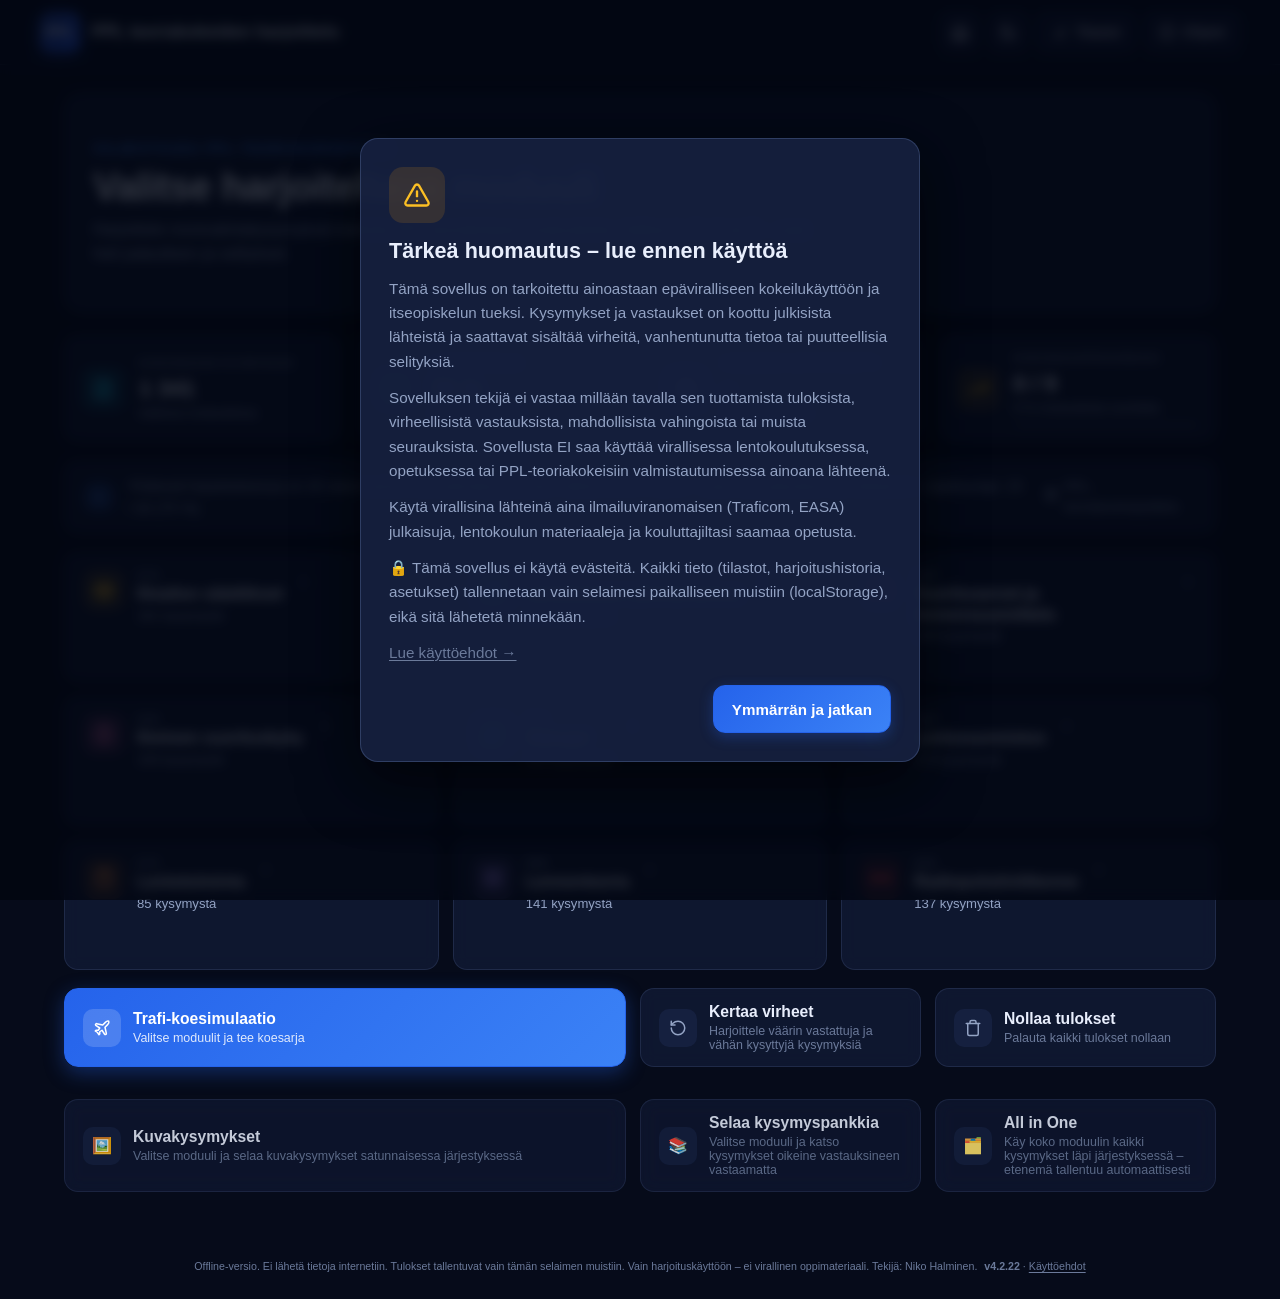
==== commit c5227257: "All in One -toiminto, kayttoohjeiden paivitys, 030-moduulin korjaukset (v4.2.22)" ====
--- a/PPL-harjoittelu.html
+++ b/PPL-harjoittelu.html
@@ -831,10 +831,10 @@
   </div>
 
   <!-- Kysymysdata. Kehitysversiossa ladataan fetchillä; yhden tiedoston buildissa upotetaan tähän. -->
-  <script id="ppl-data" type="application/json">{"010": [{"id": "010-0001", "module": "010", "moduleName": "Ilmailun säädökset", "number": 1, "statement": "Mitä seuraavista dokumenteista ei ole vaatimuksena kuljettaa lennolla ilma-aluksessa ICAO:n jäsenvaltioissa?", "options": ["A. Rekisteröimistodistus", "B. Miehistön syntymätodistus", "C. Lentokelpoisuustodistus", "D. Miehistön lupakirja"], "correctIndex": 1, "explanation": "ICAO Annex 6 luettelee lennolla mukana olevat asiakirjat: rekisteröimistodistus, lentokelpoisuustodistus, miehistön lupakirjat, matkapäiväkirja, radiolupa, melutodistus, vakuutus jne. Miehistön syntymätodistus EI kuulu vaadittaviin asiakirjoihin.", "source": "PPL010FIN 11102018.pdf", "page": 2, "confidence": "high", "needsReview": false}, {"id": "010-0002", "module": "010", "moduleName": "Ilmailun säädökset", "number": 2, "statement": "Mikä seuraavista lauseista koskien ilmailuviranomaisen järjestämiä teoriakokeita EASA FCL -lupakirjan myöntämiseksi on oikein?", "options": ["A. Uusintakertojen määrää ei ole rajoitettu.", "B. Kaikki kokeet on suoritettava 12 kuukauden aikana.", "C. Kaikki teoriakokeet on suoritettava yhden jäsenvaltion alaisuudessa.", "D. Kokelas läpäisee teoriakokeet, kun hän suorittaa hyväksytysti 75% osakokeista."], "correctIndex": 2, "explanation": "Part-FCL mukaan kaikki teoriakokeet on suoritettava yhden EASA-jäsenvaltion alaisuudessa. Lisäksi kaikki osakokeet on läpäistävä 18 kuukauden kuluessa ensimmäisestä yrityksestä, läpäisyraja on 75 % osakoetta kohden (ei 75 % osakokeista), ja yrityksiä saa olla enintään 4 per osakoe ja 6 per koesarja.", "source": "PPL010FIN 11102018.pdf", "page": 2, "confidence": "high", "needsReview": false}, {"id": "010-0003", "module": "010", "moduleName": "Ilmailun säädökset", "number": 3, "statement": "Ilma-alus tai lentäjä, joilla on asianmukaiset luvat ja lupakirjat, ei saa suorittaa kansainvälistä lentoa:", "options": ["A. Ellei viranomainen siitä maasta, jossa ilma-alus on rekisteröity tai lentäjän lupakirja on myönnetty, ole myöntänyt poikkeuslupaa.", "B. Ellei mikä tahansa ICAO:n jäsenvaltio ole myöntänyt yleistä poikkeuslupaa.", "C. Ilman sen valtion lupaa, jonka alueelle lennetään.", "D. Missään tapauksessa."], "correctIndex": 2, "explanation": "Chicagon yleissopimuksen artikla 6 mukaan ilma-alus ei saa lentää toisen sopimusvaltion alueelle ilman tämän valtion erityislupaa tai yleisten edellytysten täyttymistä. Suvereniteettiperiaate (artikla 1): jokainen valtio omistaa ilmatilansa.", "source": "PPL010FIN 11102018.pdf", "page": 2, "confidence": "high", "needsReview": false}, {"id": "010-0004", "module": "010", "moduleName": "Ilmailun säädökset", "number": 4, "statement": "Minkä oikeuden ICAO:n jäsenvaltioille myöntää kansainvälisen ilmailun yleissopimuksen artikla 16?", "options": ["A. Oikeus suorittaa tarkastus, päällikön luvalla ja ilman kohtuutonta viivytystä, toisten jäsenvaltioiden ilma-aluksissa niiden saapuessa tai lähtiessä.", "B. Oikeus suorittaa tarkastus, ilman kohtuutonta viivytystä, toisten jäsenvaltioiden ilma-aluksissa niiden saapuessa tai lähtiessä, mikäli on syytä epäillä, että ilma-aluksessa kuljetetaan laittomia esineitä tai etsintäkuulutettuja matkustajia.", "C. Oikeus suorittaa tarkastus, ilman kohtuutonta viivytystä, toisten jäsenvaltioiden ilma-aluksissa niiden saapuessa tai lähtiessä, mikäli tarkastukseen esitetään syy.", "D. Oikeus suorittaa tarkastus, ilman kohtuutonta viivytystä, toisten jäsenvaltioiden ilma-aluksissa niiden saapuessa tai lähtiessä."], "correctIndex": 3, "explanation": "Chicagon yleissopimuksen artikla 16 antaa jokaiselle sopimusvaltiolle oikeuden tarkastaa toisten sopimusvaltioiden ilma-aluksia niiden saapuessa tai lähtiessä, ilman kohtuutonta viivytystä. Tarkastusoikeus on yleinen eikä se vaadi epäilyä tai erityistä syytä.", "source": "PPL010FIN 11102018.pdf", "page": 2, "confidence": "high", "needsReview": false}, {"id": "010-0005", "module": "010", "moduleName": "Ilmailun säädökset", "number": 5, "statement": "Mitä lentosääntöjä tulee noudattaa ilmatilassa, joka on eri maan hallinnoima kuin se, missä ilma-alus on rekisteröity?", "options": ["A. JAA:n jäsenvaltioiden hyväksymiä lentosääntöjä.", "B. ICAO:n julkaisemia lentosääntöjä, koska ne koskevat sellaisenaan kaikkia jäsenmaita.", "C. Sen maan, missä ilma-alus lentää.", "D. Ilma-aluksen rekisteröintimaan."], "correctIndex": 2, "explanation": "ICAO yleissopimuksen artikla 12 mukaan ilma-alus noudattaa lentosääntöjä siinä valtiossa, jonka ilmatilassa se kulloinkin lentää. Aavalla merellä noudatetaan ICAO:n vahvistamia sääntöjä.", "source": "PPL010FIN 11102018.pdf", "page": 2, "confidence": "high", "needsReview": false}, {"id": "010-0006", "module": "010", "moduleName": "Ilmailun säädökset", "number": 6, "statement": "Minkä luokan lääketieteellinen kelpoisuustodistus täyttää PART-FCL PPL-lupakirjan vaatimukset?", "options": ["A. Luokka B tai C.", "B. Luokka 1 tai 2.", "C. Luokka A tai B.", "D. Luokka 2 tai 3."], "correctIndex": 1, "explanation": "Part-MED mukaan PPL-lupakirjan haltijalta vaaditaan vähintään luokan 2 lääketieteellinen kelpoisuustodistus. Luokka 1 (ammattilentäjille) kelpaa myös. LAPL-todistus ei riitä PPL:ään.", "source": "PPL010FIN 11102018.pdf", "page": 3, "confidence": "high", "needsReview": false}, {"id": "010-0007", "module": "010", "moduleName": "Ilmailun säädökset", "number": 7, "statement": "Mikä oli Chicagon yleiskokouksen lopputulos?", "options": ["A. ICAO ja EASA.", "B. 18 Artiklaa Chicagon yleiskokoukseen.", "C. Kansainvälisen siviili-ilmailun yleissopimus.", "D. PICAO."], "correctIndex": 2, "explanation": "Vuoden 1944 Chicagon yleiskokouksen lopputulos oli Kansainvälisen siviili-ilmailun yleissopimus, joka loi ICAOn ja sääntelee kansainvälistä siviili-ilmailua. PICAO oli väliaikaisorganisaatio (1945–1947) ennen ICAOn perustamista 1947.", "source": "PPL010FIN 11102018.pdf", "page": 3, "confidence": "high", "needsReview": false}, {"id": "010-0008", "module": "010", "moduleName": "Ilmailun säädökset", "number": 8, "statement": "LAPL/PPL-lupakirjan haltijalla ei ole oikeutta:", "options": ["A. Pudottaa laskuvarjohyppääjiä.", "B. Hinata purjelentokoneita.", "C. Kuljettaa maksavia asiakkaita.", "D. Antaa lennonopetusta FI(A) kelpuutuksella."], "correctIndex": 2, "explanation": "PPL on yksityislentäjän lupakirja: haltija EI saa lentää korvausta vastaan eikä kuljettaa maksavia matkustajia. Laskuvarjohyppääjien pudotus, purjelentokoneen hinaus ja FI(A)-opetus ovat sallittuja sopivilla kelpuutuksilla.", "source": "PPL010FIN 11102018.pdf", "page": 3, "confidence": "high", "needsReview": false}, {"id": "010-0009", "module": "010", "moduleName": "Ilmailun säädökset", "number": 9, "statement": "Ilma-aluksen päällikön tulee varmistua ennen lentämistä toisen jäsenvaltion ilmatilaan laskeutumista varten, että:", "options": ["A. Hänen tulee varmistua siitä, että ilma-aluksen lentokelpoisuustodistus on voimassa, hänellä on ilma-aluksen tyyppihyväksyntä ja hän on tehnyt kohdemaan järjestämän ilmailulain teoriakokeen.", "B. Hänen tulee varmistua ennen lentoa, että kohdemaan viranomaisella on hyväksytetty hänen lupakirjansa.", "C. Ilma-aluksessa on mukana kaikki tarvittavat asiakirjat, mm. lentokelpoisuustodistus, ja että ilma-alus on lentokelpoinen ja hyväksytysti rekisteröity.", "D. Hänen tulee varmistua siitä, että ilma-aluksessa on toimiva radio ja transponderi."], "correctIndex": 2, "explanation": "Ennen kansainvälistä lentoa päällikön on varmistettava, että ilma-aluksessa on kaikki vaaditut asiakirjat (lentokelpoisuustodistus mm.) ja että ilma-alus on lentokelpoinen ja asianmukaisesti rekisteröity. Erillistä kohdemaan teoriakoetta tai etukäteishyväksyntää ei tarvita EASA-piirissä.", "source": "PPL010FIN 11102018.pdf", "page": 3, "confidence": "high", "needsReview": false}, {"id": "010-0010", "module": "010", "moduleName": "Ilmailun säädökset", "number": 10, "statement": "Ilma-aluksen päällikön tulee varmistua ennen lentämistä toisen ICAO:n jäsenvaltion ilmatilaan laskeutumista varten, että:", "options": ["A. Hänellä tulee olla ICAO:n jäsenvaltion myöntämä lupakirja.", "B. Hänellä on sen valtion myöntämä tai hyväksymä lupakirja, jossa ilma-alus on rekisteröity.", "C. Hänellä tulee olla jonkin JAA-jäsenvaltion myöntämä lupakirja.", "D. Hänellä tulee olla mikä tahansa voimassaoleva lupakirja."], "correctIndex": 1, "explanation": "Chicagon yleissopimuksen artikla 32: lupakirjan tulee olla rekisteröintivaltion myöntämä tai hyväksymä, jotta sitä voi käyttää sen rekisteröimässä ilma-aluksessa. Lupakirjan ei tarvitse olla kohdemaan myöntämä.", "source": "PPL010FIN 11102018.pdf", "page": 3, "confidence": "high", "needsReview": false}, {"id": "010-0011", "module": "010", "moduleName": "Ilmailun säädökset", "number": 11, "statement": "Milloin purjehdusvalot tulee olla päällä?", "options": ["A. Kun liikutaan lentokentän liikehtimisalueella.", "B. Yöllä tai kun viranomainen niin vaatii.", "C. Aina kun ilma-aluksen päällikkö haluaa kytkeä ne päälle.", "D. Auringon laskusta auringon nousuun tai kun viranomainen niin vaatii."], "correctIndex": 1, "explanation": "SERA: ilma-aluksen purjehdusvalot (vasen punainen, oikea vihreä, takana valkoinen) tulee pitää päällä yöllä, sekä muulloin viranomaisen niin määrätessä. SERA.3215 edellyttää yöllä navigointi-/purjehdusvaloja lennossa ja liikehtimisalueella.", "source": "PPL010FIN 11102018.pdf", "page": 3, "confidence": "high", "needsReview": false}, {"id": "010-0012", "module": "010", "moduleName": "Ilmailun säädökset", "number": 12, "statement": "Minkä lentosääntöjen mukaisesti lento tulee lentää?", "options": ["A. Lennonjohdon ohjeiden mukaisesti.", "B. IFR IMC:ssä ja VFR VMC:ssä.", "C. Joko IMC tai VMC.", "D. Joko IFR tai VFR."], "correctIndex": 3, "explanation": "SERA: jokainen lento on lennettävä joko näkölentosääntöjen (VFR) tai mittarilentosääntöjen (IFR) mukaan. IMC ja VMC ovat sääolosuhteita, eivät lentosääntöjä.", "source": "PPL010FIN 11102018.pdf", "page": 4, "confidence": "high", "needsReview": false}, {"id": "010-0013", "module": "010", "moduleName": "Ilmailun säädökset", "number": 13, "statement": "Milloin voit lentää tiheästi asutun alueen, kaupungin tai ulkosalle kokoontuneen väkijoukon yli korkeudella, josta ei pystyisi hätätapauksessa laskeutumaan turvallisesti?", "options": ["A. Vain pysyessä selvästi erossa pilvestä ja maan pinta näkyvissä.", "B. Vain kun operaattori antaa luvan.", "C. Ei koskaan.", "D. Vain lentoonlähdön tai laskun yhteydessä."], "correctIndex": 3, "explanation": "SERA:n minimikorkeussäännöistä voidaan poiketa silloin, kun se on tarpeen lentoonlähdön tai laskun yhteydessä. Muulloin tiheästi asutun alueen, kaupungin tai ulkosalle kokoontuneen väkijoukon yli ei saa lentää korkeudella, josta hätälasku ei olisi turvallinen.", "source": "PPL010FIN 11102018.pdf", "page": 4, "confidence": "high", "needsReview": false}, {"id": "010-0014", "module": "010", "moduleName": "Ilmailun säädökset", "number": 14, "statement": "Kahdella samalla lentokorkeudella lentävän ilma-aluksen lähestyessä toisiin leikkaavista lentosuunnista, on sen ilma-aluksen, jolla on kone oikealla puolellaan, väistettävä tätä. Oikein vai väärin?", "options": ["A. Oikein.", "B. Oikein vain, jos oikealla puolella oleva kone on nopeampi.", "C. Väärin, mikäli toinen ilma-alus ei hinaa mitään.", "D. Väärin. Se jolla on kone oikealla puolellaan, on etuoikeutettu."], "correctIndex": 0, "explanation": "SERA-väistämissääntö risteävillä lentoradoilla samalla korkeudella: se ilma-alus, jolla on toinen oikealla puolellaan, väistää. Pätee kaikkiin lentokoneisiin riippumatta tyypistä tai nopeudesta.", "source": "PPL010FIN 11102018.pdf", "page": 4, "confidence": "high", "needsReview": false}, {"id": "010-0015", "module": "010", "moduleName": "Ilmailun säädökset", "number": 15, "statement": "Mikä alla olevista vastausvaihtoehdoista täydentää parhaiten lauseen? \"Kun kaksi tai useampi ilma-alus ovat lähestymässä lentopaikkaa laskua varten..\"", "options": ["A. Alempana olevalla ilma-aluksella on etuoikeus, ellei lennonjohto (ATC) ole jo määritellyt laskulupaa.", "B. Ilma-aluksella, jolla lyhyin vaakaetäisyys kiitotien kynnykselle, on etuoikeus.", "C. Alempana olevalla ilma-aluksella on aina etuoikeus.", "D. Ylempänä olevalla ilma-aluksella on aina etuoikeus."], "correctIndex": 0, "explanation": "SERA: kun useampi ilma-alus lähestyy laskuun, alempana olevalla on etuoikeus, kuitenkin niin että ilma-alus ei saa hyödyntää sääntöä leikatakseen toisen edestä loppulähestymisellä eikä ohittaakseen sitä. Lennonjohdon antama selvitys tarvittaessa muuttaa järjestyksen.", "source": "PPL010FIN 11102018.pdf", "page": 4, "confidence": "high", "needsReview": false}, {"id": "010-0016", "module": "010", "moduleName": "Ilmailun säädökset", "number": 16, "statement": "Poislukien lentoonlähtö tai laskeutuminen, tai muut erikseen määritellyt tilanteet, VFR-lentoa ei saa suorittaa alempana kuin ____ maan tai veden pinnasta tai 150m ilma-aluksesta ____ säteellä olevan korkeimman esteen yläpuolella.", "options": ["A. 500 ft / 500 ft.", "B. 1500 ft / 1000 ft.", "C. 800 ft / 1000 ft.", "D. 1000 ft / 500 ft."], "correctIndex": 0, "explanation": "SERA.5005 (avoin maasto): VFR ei saa lentää alle 500 ft (150 m) maan- tai vedenpinnasta eikä alle 500 ft 150 m säteellä olevasta korkeimmasta esteestä. Tiheästi asutulla alueella minimi on 1000 ft / 600 m säteellä.", "source": "PPL010FIN 11102018.pdf", "page": 4, "confidence": "high", "needsReview": false}, {"id": "010-0017", "module": "010", "moduleName": "Ilmailun säädökset", "number": 17, "statement": "Kaksi ilma-alusta lentää näkölentosääntöjen mukaisesti ja lähestyvät toisiaan. Ilma-aluksen, jolla on etuoikeus, tulisi säilyttää:", "options": ["A. Ohjaussuunta ja nopeus.", "B. Korkeus merenpinnasta ja suunta.", "C. Korkeus maanpinnasta ja nopeus.", "D. Korkeus merenpinnasta ja nopeus."], "correctIndex": 0, "explanation": "Kun aloitetaan väistö (give-way), etuoikeutetun ilma-aluksen on säilytettävä ohjaussuuntansa ja nopeutensa, jotta väistävän on mahdollista välttää yhteentörmäys turvallisesti.", "source": "PPL010FIN 11102018.pdf", "page": 4, "confidence": "high", "needsReview": false}, {"id": "010-0018", "module": "010", "moduleName": "Ilmailun säädökset", "number": 18, "statement": "Lentäessäsi yöllä ilma-aluksen päällikkönä näet törmäyksen estevalon ja punaisen jatkuvasti palavan valon samalla korkeudella ja suhteellisella suuntimalla 050 astetta. Onko riski yhteentörmäykseen ja kenellä on etuoikeus?", "options": ["A. Ei. Toisella ilma-aluksella.", "B. Ei. Sinulla on.", "C. Kyllä. Sinulla on.", "D. Kyllä. Toisella ilma-aluksella."], "correctIndex": 3, "explanation": "Punainen purjehdusvalo on toisen ilma-aluksen vasemmalla siivenkärjellä – jos näet sen, kone näyttää sinulle vasenta kylkeään ja lentää siis oikealta vasemmalle. Suhteellinen suuntima 050° tarkoittaa, että kone on oikealla edessäsi: te risteätte. Oikealla olevalla on etuoikeus, sinun on väistettävä.", "source": "PPL010FIN 11102018.pdf", "page": 5, "confidence": "high", "needsReview": false}, {"id": "010-0019", "module": "010", "moduleName": "Ilmailun säädökset", "number": 19, "statement": "Jos LAPL/PPL-lupakirjan haltija, jolla ei ole muita kelpuutuksia, saa lennonjohdolta tutkapalvelun yhteydessä ohjeita muuttaa ohjaussuuntaansa tai korkeuttaan niin, ettei ohjeita noudattamalla pysty säilyttämään näkölento-olosuhteita, täytyy hänen:", "options": ["A. Jatkaa sen hetkisellä ohjaussuunnalla ja korkeudella sekä ilmoittaa lennonjohtajalle, miksi ei pysty noudattamaan selvitystä.", "B. Noudattaa selvitystä joka tapauksessa, mutta siirtyä seuraamaan mittareita ajoissa.", "C. Noudattaa lennonjohtajan ohjeita niin tarkasti kuin mahdollista, mutta ei kuitenkaan lentää mittarilentosääolosuhteisiin.", "D. Jatkaa sen hetkisellä ohjaussuunnalla ja korkeudella, eikä sanoa mitään ja odottaa lennonjohtajan seuraavia ohjeita."], "correctIndex": 0, "explanation": "VFR-lennolla päällikkö ei saa joutua mittarisääolosuhteisiin. Jos lennonjohdon ohje johtaisi VMC:n menettämiseen, päällikön on jatkettava nykyisellä suunnalla ja korkeudella ja ilmoitettava lennonjohdolle, miksi selvitystä ei voida noudattaa.", "source": "PPL010FIN 11102018.pdf", "page": 5, "confidence": "high", "needsReview": false}, {"id": "010-0020", "module": "010", "moduleName": "Ilmailun säädökset", "number": 20, "statement": "Yhtä tai useampaa vilkkaasti liikennöityä lentoasemaa palvelevaa ja niiden läheisyyteen perustettua valvottua ilmatilaa, johon ATS-reitit yhtyvät, kutsutaan:", "options": ["A. Lähestymisalueeksi (TMA).", "B. Lähiliikennevyöhykkeeksi (ATZ).", "C. Lähialueeksi (CTR).", "D. Lentoväyläksi (AWY)."], "correctIndex": 0, "explanation": "TMA = Terminal Control Area = lähestymisalue. Se on yhden tai useamman vilkkaasti liikennöidyn lentoaseman ympärille perustettu valvottu ilmatila, johon ATS-reitit yhtyvät. CTR (lähialue) on lentopaikan välitön valvottu ilmatila.", "source": "PPL010FIN 11102018.pdf", "page": 5, "confidence": "high", "needsReview": false}, {"id": "010-0021", "module": "010", "moduleName": "Ilmailun säädökset", "number": 21, "statement": "Mikä on kansainvälinen ilmailun VHF hätätaajuus?", "options": ["A. 123.45 MHz", "B. 121.50 MHz", "C. 406.00 MHz", "D. 243.00 MHz"], "correctIndex": 1, "explanation": "Kansainvälinen ilmailun VHF-hätätaajuus on 121,500 MHz. Kaikkien lentokoneiden tulisi tarvittaessa kuunnella tätä taajuutta. 406 MHz on ELT/COSPAS-taajuus ja 243 MHz UHF-sotilashätätaajuus.", "source": "PPL010FIN 11102018.pdf", "page": 5, "confidence": "high", "needsReview": false}, {"id": "010-0022", "module": "010", "moduleName": "Ilmailun säädökset", "number": 22, "statement": "Kuinka usein AIC-päivitykset julkaistaan?", "options": ["A. Neljännesvuosittain.", "B. Viikoittain.", "C. Vuosittain.", "D. Tarvittaessa."], "correctIndex": 3, "explanation": "AIC (Aeronautical Information Circular) julkaistaan tarvittaessa, kun on tarpeen tiedottaa lentäjiä turvallisuuteen, sääntöihin tai hallintoon liittyvistä asioista, joita ei voida julkaista AIP:ssä tai NOTAMissa.", "source": "PPL010FIN 11102018.pdf", "page": 5, "confidence": "high", "needsReview": false}, {"id": "010-0023", "module": "010", "moduleName": "Ilmailun säädökset", "number": 23, "statement": "LAPL/PPL-lupakirjan haltija saa eritys-VFR-selvityksen lähialueelle saapumiseen. Ennen lähialueen rajan ylittämistä hän havaitsee, ettei enää voi vastaanottaa tai lähettää radiolla. Tällöin hänen täytyy:", "options": ["A. Jatkaa lähialueelle noudattaen viimeistä saatua selvitystä ja lähettää samalla aikeensa sokeasti.", "B. Jatkaa lähialueelle ja odottaa \"selvä laskuun\"-valomerkkiä.", "C. Pysyä poissa lähialueelta.", "D. Jatkaa määränpäähän hänelle määrätyn ilmoittautumispaikan kautta noudattaen viimeistä saatua selvitystä."], "correctIndex": 3, "explanation": "Koska erityis-VFR-selvitys on jo annettu, radiovika ei automaattisesti mitätöi sitä. VFR-radiovikamenettelyn mukaisesti lentäjän tulee jatkaa määränpäähän noudattaen viimeistä saatua selvitystä, mikäli se voidaan tehdä turvallisesti. Vaihtoehto C olisi oikea vain, jos selvitystä ei olisi vielä annettu.", "source": "PPL010FIN 11102018.pdf", "page": 6, "confidence": "high", "needsReview": false}, {"id": "010-0024", "module": "010", "moduleName": "Ilmailun säädökset", "number": 24, "statement": "Mikä koodi toisiotutkavastaimeen tulisi asettaa hätätilanteessa?", "options": ["A. 7000", "B. 7700", "C. 7777", "D. 7600"], "correctIndex": 1, "explanation": "Toisiotutkavastaimen (transponderi) hätäkoodit: 7700 = yleinen hätä, 7600 = radiohäiriö, 7500 = laiton puuttuminen (kaappaus), 7000 = VFR-koodi (Eurooppa) ilman selvitystä.", "source": "PPL010FIN 11102018.pdf", "page": 6, "confidence": "high", "needsReview": false}, {"id": "010-0025", "module": "010", "moduleName": "Ilmailun säädökset", "number": 25, "statement": "Jos merkinantaja ojentaa oikean käsivartensa ja sauvansa sivulle 90 asteen kulmaan vartalosta ja ojentaa vasenta käsivartta sivulle, koukistaa sitä kyynärpäästä ja liikuttaa vasenta sauvaa ylösalas rinnan ja pään korkeuden välillä, mitä se tarkoittaa?", "options": ["A. Jatka suoraan eteenpäin.", "B. Käynnistä moottori.", "C. Käänny vasemmalle.", "D. Käänny oikealle."], "correctIndex": 2, "explanation": "ICAO-merkinantajan käsimerkit: liikkumaton (ojennettu) käsivarsi osoittaa kaartosuunnan ohjaajan näkökulmasta. Merkinantajan oikea käsi sivulla = ohjaajan vasemmalle, joten kaarra vasemmalle. Liikkuva sauva osoittaa kääntönopeutta.", "source": "PPL010FIN 11102018.pdf", "page": 6, "confidence": "high", "needsReview": false}, {"id": "010-0026", "module": "010", "moduleName": "Ilmailun säädökset", "number": 26, "statement": "Mitä tarkoittaa lähilennonjohdosta lennolla olevalle ilma-alukselle suunnattu jatkuva vihreä valomerkki?", "options": ["A. Laskeudu välittömästi.", "B. Laske tälle lentopaikalle ja rullaa asematasolle.", "C. Selvä laskuun.", "D. Ilma-alukselle on annettu etusija laskeutumiseen radiohäiriön johdosta."], "correctIndex": 2, "explanation": "Lennonjohdon valomerkit ilmassa olevalle: jatkuva vihreä = selvä laskuun. Vihreä vilkkuva = palaa laskua varten (laskulupa annetaan erikseen). Valomerkkejä käytetään radiohäiriötilanteessa.", "source": "PPL010FIN 11102018.pdf", "page": 6, "confidence": "high", "needsReview": false}, {"id": "010-0027", "module": "010", "moduleName": "Ilmailun säädökset", "number": 27, "statement": "Minkä värisiä ovat rullaustien keskilinjamaalaukset?", "options": ["A. Vihreitä.", "B. Keltaisia.", "C. Punaisia.", "D. Valkoisia."], "correctIndex": 1, "explanation": "Rullaustien keskilinja on keltainen. Kiitotien maalaukset (mm. keskilinja, kynnys, päätunnus) ovat valkoisia. Värikoodit auttavat ohjaajaa erottamaan rullausalueet kiitotiestä.", "source": "PPL010FIN 11102018.pdf", "page": 6, "confidence": "high", "needsReview": false}, {"id": "010-0028", "module": "010", "moduleName": "Ilmailun säädökset", "number": 28, "statement": "Minkä värisiä ovat kiitotiemaalaukset?", "options": ["A. Punaisia.", "B. Valkoisia.", "C. Vihreitä.", "D. Keltaisia."], "correctIndex": 1, "explanation": "Kiitotien maalaukset (keskilinja, kynnysmerkinnät, kosketuskohtamerkinnät, kiitotien tunnusnumerot) ovat aina valkoisia. Rullaustiet on merkitty keltaisella.", "source": "PPL010FIN 11102018.pdf", "page": 6, "confidence": "high", "needsReview": false}, {"id": "010-0029", "module": "010", "moduleName": "Ilmailun säädökset", "number": 29, "statement": "Olet loppuosalla lähestymässä kynnystä ja näet lennonjohdosta annetun jatkuvan punaisen valomerkin. Tämä tarkoittaa:", "options": ["A. Älä laske. Lentokenttä suljettu.", "B. Jatka lähestymistä ja odota vihreää valoa.", "C. Älä laske. Jatka lentoa varalentopaikalle.", "D. Anna tietä toiselle ilma-alukselle ja jatka lentoa laskukierroksessa."], "correctIndex": 3, "explanation": "Lennonjohdon valomerkit ilmassa olevalle: jatkuva punainen = anna tietä toiselle ilma-alukselle ja jatka lentoa laskukierroksessa. Vilkkuva punainen tarkoittaa puolestaan, että lentopaikka ei ole turvallinen, älä laske.", "source": "PPL010FIN 11102018.pdf", "page": 7, "confidence": "high", "needsReview": false}, {"id": "010-0030", "module": "010", "moduleName": "Ilmailun säädökset", "number": 30, "statement": "Miksi sanotaan korkeusmittarin QNH-asetuksella näyttämää korkeutta?", "options": ["A. Tosikorkeudeksi.", "B. Korkeus merenpinnasta.", "C. Lentopinnaksi.", "D. Korkeudeksi maanpinnasta."], "correctIndex": 1, "explanation": "QNH-asetus on merenpinnan tasalle palautettu paine, joten korkeusmittari näyttää korkeuden merenpinnasta (altitude). QFE näyttää korkeuden lentopaikan peruspisteestä (height) ja 1013,25 hPa antaa standardilentopinnan.", "source": "PPL010FIN 11102018.pdf", "page": 7, "confidence": "high", "needsReview": false}, {"id": "010-0031", "module": "010", "moduleName": "Ilmailun säädökset", "number": 31, "statement": "Miten lentäjän pitäisi toimia radiohäiriötilanteessa lennettäessä näkölentosääntöjen mukaisesti näkölentosääolosuhteissa?", "options": ["A. Jatkaa lentoa määräkentälle lähettäen sokeasti ja pyrkien välttämään mittarilentosääolosuhteita.", "B. Noudattaa puolustusvoimien ohjetta radiohäiriötilanteissa toimimiseksi ja odottaa opastuskoneen saapumista.", "C. Lentää lähimmälle lentopaikalle, tehdä ympyrää toisella puolella kuin normaali laskukierroskuvio ja odottaa jatkuvaa vihreää valomerkkiä lennonjohdolta.", "D. Jatkaa lentoa näkölentosääolosuhteissa, laskeutua lähimmälle sopivalle lentopaikalle ja ilmoittaa saapumisesta asianomaiselle lennonjohtoelimelle."], "correctIndex": 3, "explanation": "VFR-VMC -lennolla radiohäiriön jälkeen: jatka VFR:nä, laskeudu lähimmälle sopivalle lentopaikalle ja ilmoita saapumisesta lennonjohtoelimelle mahdollisimman pian (esim. puhelimella).", "source": "PPL010FIN 11102018.pdf", "page": 7, "confidence": "high", "needsReview": false}, {"id": "010-0032", "module": "010", "moduleName": "Ilmailun säädökset", "number": 32, "statement": "Kevyen luokan lentokone tekee lentoonlähdön raskaan tai keskiraskaan luokan lentokoneen takana. Monta minuuttia on lentokoneiden välinen porrastus?", "options": ["A. 5 minuuttia.", "B. 4 minuuttia.", "C. 2 minuuttia.", "D. 6 minuuttia."], "correctIndex": 2, "explanation": "Pyörreturbulenssiporrastus saman kiitotien peräkkäisessä lentoonlähdössä, kun kevyt seuraa raskasta tai keskiraskasta, on 2 minuuttia. Jos jälkimmäinen ilma-alus lähtee kiitotien välipisteestä (intermediate part) edeltävän takana, käytetään pidempää 3 minuutin porrastusta.", "source": "PPL010FIN 11102018.pdf", "page": 7, "confidence": "high", "needsReview": false}, {"id": "010-0033", "module": "010", "moduleName": "Ilmailun säädökset", "number": 33, "statement": "Mikä on siirtopinnan määritelmä?", "options": ["A. Siirtokorkeus ilmaistuna kuten lentopinta.", "B. Alhaisin mahdollinen lentopinta siirtokorkeuden yläpuolella.", "C. Lentopinta sen kohdan tasalla tai yläpuolella, jolla lentokoneen pystysuuntainen paikka ilmaistaan korkeutena.", "D. Lentopinta sen kohdan alapuolella, jossa lentokoneen pystysuuntainen paikka ilmaistaan korkeutena."], "correctIndex": 1, "explanation": "Siirtopinta (Transition Level) on alin käytettävissä oleva lentopinta, joka on siirtokorkeuden (Transition Altitude) yläpuolella. Suomessa siirtokorkeus on 5000 ft.", "source": "PPL010FIN 11102018.pdf", "page": 7, "confidence": "high", "needsReview": false}, {"id": "010-0034", "module": "010", "moduleName": "Ilmailun säädökset", "number": 34, "statement": "Mitä sanaa käytetään kuvaamaan lentokoneen pystysuuntaista paikkaa mitattuna lentokentän peruspisteen yläpuolella, kun QFE on asetettu korkeusmittarin näytölle?", "options": ["A. Korkeus = Altitude.", "B. Korkeus = Elevation.", "C. Lentopinta.", "D. Korkeus = Height."], "correctIndex": 3, "explanation": "QFE on lentopaikan peruspisteen tasalle palautettu paine. Sillä asetettu korkeusmittari näyttää korkeuden kentän yläpuolella eli ”Height”. Altitude = MSL (QNH), Elevation = kiintopisteen MSL-korkeus, Flight level = 1013,25 hPa.", "source": "PPL010FIN 11102018.pdf", "page": 7, "confidence": "high", "needsReview": false}, {"id": "010-0035", "module": "010", "moduleName": "Ilmailun säädökset", "number": 35, "statement": "LAPL/PPL-lentäjä, joka lentää noudattaen erityis-VFR-sääntöjä, tulee noudattaa seuraavia minimejä:", "options": ["A. Lentonäkyvyys on 5 km. Selvästi erossa pilvestä ja maan tai veden pinta näkyvissä.", "B. Lentonäkyvyys on 10 km, maan tai veden pinta näkyvissä.", "C. Lentonäkyvyys on 1,5 km. Selvästi erossa pilvestä ja maan tai veden pinta näkyvissä.", "D. Lentonäkyvyys on 3,0 km. Selvästi erossa pilvestä."], "correctIndex": 2, "explanation": "Erityis-VFR (SVFR) lähialueella: lentonäkyvyys vähintään 1500 m, selvästi erossa pilvestä, maan tai veden pinta näkyvissä. Yöllä SVFR vaatii usein lisäedellytyksiä. Helikoptereille minimi on 800 m.", "source": "PPL010FIN 11102018.pdf", "page": 8, "confidence": "high", "needsReview": false}, {"id": "010-0036", "module": "010", "moduleName": "Ilmailun säädökset", "number": 36, "statement": "Kuka on vastuussa lentokelpoisuustodistuksen myöntämisestä?", "options": ["A. EASA.", "B. ICAO.", "C. Operaattori.", "D. Rekisteröintivaltion viranomainen."], "correctIndex": 3, "explanation": "Lentokelpoisuustodistuksen myöntää sen valtion ilmailuviranomainen, jonka rekisteriin ilma-alus on rekisteröity (Suomessa Traficom). EASA antaa tyyppihyväksynnät, ICAO ei myönnä yksittäisiä todistuksia.", "source": "PPL010FIN 11102018.pdf", "page": 8, "confidence": "high", "needsReview": false}, {"id": "010-0037", "module": "010", "moduleName": "Ilmailun säädökset", "number": 37, "statement": "Mikä seuraavista normaalisti määrittää käytössä olevan kiitotien valvomattomalla lentopaikalla?", "options": ["A. Se osa liikennealuetta, joka on määritetty lentoonlähtöön ja laskuun.", "B. Kiitotie vastatuuleen.", "C. Lentopaikan määrätty osa lentoonlähtöön ja laskeutumiseen.", "D. Kiitotie myötätuuleen."], "correctIndex": 1, "explanation": "Valvomattomalla lentopaikalla käytössä oleva kiitotie on normaalisti se, johon laskeutuminen ja lentoonlähtö tapahtuvat vastatuuleen. Ohjaajan on aina itse arvioitava tuulesta ja tuulipussista käytössä oleva suunta.", "source": "PPL010FIN 11102018.pdf", "page": 8, "confidence": "high", "needsReview": false}, {"id": "010-0038", "module": "010", "moduleName": "Ilmailun säädökset", "number": 38, "statement": "Kuka ei voi keskeyttää VFR-operointia lentokentällä turvallisuussyistä?", "options": ["A. Paikallinen aluelennonjohto (ACC).", "B. Lähestymislennonjohtaja.", "C. Asianomainen ATS-viranomainen.", "D. Päivystävä lentokentän virkailija."], "correctIndex": 3, "explanation": "VFR-toiminnan voi turvallisuussyistä keskeyttää lennonjohto (TWR/APP/ACC) tai asianomainen ATS-viranomainen. Päivystävä lentokenttävirkailija ei ole ilmaliikennepalvelun toimivaltainen henkilö.", "source": "PPL010FIN 11102018.pdf", "page": 8, "confidence": "high", "needsReview": false}, {"id": "010-0039", "module": "010", "moduleName": "Ilmailun säädökset", "number": 39, "statement": "EASA LAPL/PPL-lupakirjan haltijalla, joka haluaa kuljettaa matkustajia, tulee olla tehtynä määrätyt lentoonlähdöt ja laskut edeltävien:", "options": ["A. 31 päivän aikana.", "B. 29 päivän aikana.", "C. 60 päivän aikana.", "D. 90 päivän aikana."], "correctIndex": 3, "explanation": "PPL/LAPL: matkustajia kuljettaakseen päällikön on suoritettava 3 lentoonlähtöä ja laskua edeltävien 90 päivän aikana saman luokan/tyypin ilma-aluksella.", "source": "PPL010FIN 11102018.pdf", "page": 8, "confidence": "high", "needsReview": false}, {"id": "010-0040", "module": "010", "moduleName": "Ilmailun säädökset", "number": 40, "statement": "Jos lupakirjan haltija joutuu leikkaukseen, mitkä ovat hänen velvollisuutensa informoida ilmailulääkäriä?", "options": ["A. Hänen tulee ottaa yhteyttä ilmailulääkäriin ilman viivytystä ja pyytää neuvoja tilanteesta.", "B. Hänen pitäisi informoida ilmailulääkäriä vain silloin, mikäli hänet nukutetaan leikkauksessa.", "C. Hänellä ei ole velvollisuuksia kertoa kenellekään, koska leikkaus on yksityisasia.", "D. Ei ole velvollisuutta informoida ilmailulääkäriä, mikäli lentäjä ei lennä koneen päällikkönä kuin vasta leikkauksen jälkeen."], "correctIndex": 0, "explanation": "Part-MED edellyttää, että lupakirjan haltija ottaa ilman kohtuutonta viivytystä yhteyttä ilmailulääkäriin, jos hänelle tehdään kirurginen tai invasiivinen toimenpide. Lupakirjan oikeuksia ei saa käyttää ennen kuin lentokelpoisuus on arvioitu uudelleen.", "source": "PPL010FIN 11102018.pdf", "page": 8, "confidence": "high", "needsReview": false}, {"id": "010-0041", "module": "010", "moduleName": "Ilmailun säädökset", "number": 41, "statement": "Kuinka kauan EASA PPL-lupakirja on voimassa?", "options": ["A. 5 vuotta.", "B. 3 vuotta.", "C. Toistaiseksi.", "D. 8 vuotta."], "correctIndex": 2, "explanation": "EASA Part-FCL: PPL on lupakirjana voimassa toistaiseksi. Sen oikeuksia saa kuitenkin käyttää vain, kun lupakirjan kelpuutukset (esim. SEP) ja lääketieteellinen kelpoisuustodistus ovat voimassa.", "source": "PPL010FIN 11102018.pdf", "page": 9, "confidence": "high", "needsReview": false}, {"id": "010-0042", "module": "010", "moduleName": "Ilmailun säädökset", "number": 42, "statement": "Lentokoe luokka-tai tyyppikelpuutusta varten on suoritettava _____ kuluessa lentokoulutuksen aloittamisesta:", "options": ["A. 3 kuukauden", "B. 4 kuukauden", "C. 1 vuoden", "D. 6 kuukauden"], "correctIndex": 3, "explanation": "Luokka- tai tyyppikelpuutuksen lentokoe on suoritettava 6 kuukauden kuluessa lentokoulutuksen aloittamisesta (FCL.725(c)).", "source": "PPL010FIN 11102018.pdf", "page": 9, "confidence": "high", "needsReview": false}, {"id": "010-0043", "module": "010", "moduleName": "Ilmailun säädökset", "number": 43, "statement": "Hakemus LAPL/PPL-lupakirjaa varten on jätettävä _____ kuluessa teoriakokeiden suorittamisen jälkeen.", "options": ["A. 12 kuukauden", "B. 36 kuukauden", "C. 24 kuukauden", "D. 18 kuukauden"], "correctIndex": 2, "explanation": "Lupakirjahakemus on tehtävä 24 kuukauden (2 vuoden) kuluessa siitä, kun teoriakokeet on suoritettu hyväksytysti (FCL.025(b)(2)). Muutoin teoriakokeet on tehtävä uudestaan.", "source": "PPL010FIN 11102018.pdf", "page": 9, "confidence": "high", "needsReview": false}, {"id": "010-0044", "module": "010", "moduleName": "Ilmailun säädökset", "number": 44, "statement": "EASA-jäsenvaltioissa myönnetty lentolupakirja voidaan konvertoida minkä tahansa muun EASA-jäsenvaltion (uusi jäsenvaltio) lupakirjaksi, mikäli:", "options": ["A. Uudella jäsenvaltiolla ei ole merkittäviä perusteita kieltäytyä konvertoimasta lupakirjaa.", "B. Lupakirjan haltija aikoo aloittaa vähintään kolme kuukautta kestävän opiskelun uudessa jäsenvaltiossa.", "C. Uusi jäsenvaltio on lupakirjan haltijan asuinvaltio tai haltija on aloittanut kokopäivätyön kyseissä valtiossa.", "D. Lupakirjan haltija on asunut uudessa jäsenvaltiossa vähintään 31 päivää."], "correctIndex": 2, "explanation": "Lupakirjan voi siirtää toiseen EASA-jäsenvaltioon (State of License changing), kun uusi jäsenvaltio on lupakirjan haltijan vakinainen asuinpaikka tai työnantajan sijaintivaltio (ARA.FCL.250).", "source": "PPL010FIN 11102018.pdf", "page": 9, "confidence": "high", "needsReview": false}, {"id": "010-0045", "module": "010", "moduleName": "Ilmailun säädökset", "number": 45, "statement": "EASA PPL(A)/PPL(H)-lupakirjan haltijan on täytettävä kolme ehtoa ennen toimimistaan ilma-aluksen päällikkönä tai perämiehenä. Mikä seuraavista ei ole vaatimuksena näissä tehtävissä toimimiselle?", "options": ["A. Mittarilentokelpuutus.", "B. Luokka-tai tyyppikelpuutus lennettävään ilma-alukseen.", "C. Voimassa oleva lääketieteellinen kelpoisuustodistus.", "D. Lentäminen ei tapahdu korvausta vastaan."], "correctIndex": 0, "explanation": "PPL(A)/PPL(H):n haltija saa toimia päällikkönä tai perämiehenä, kun (1) on voimassa oleva luokka- tai tyyppikelpuutus, (2) on voimassa oleva lääketieteellinen kelpoisuustodistus ja (3) lentäminen ei tapahdu korvausta vastaan. Mittarilentokelpuutusta EI vaadita.", "source": "PPL010FIN 11102018.pdf", "page": 9, "confidence": "high", "needsReview": false}, {"id": "010-0046", "module": "010", "moduleName": "Ilmailun säädökset", "number": 46, "statement": "LAPL/PPL-lupakirjan haltija merkitsee lähtö-ja saapumisajat lokikirjaansa seuraavasti:", "options": ["A. Kellonaika, jolloin ilma-alus omalla voimallaan lähtee liikkeelle ja aika, kun se lennon päätyttyä pysähtyy.", "B. Ensimmäisen lentoonlähdön ja viimeisen laskeutumisen kellonajat.", "C. Kellonaika, jolloin moottori käynnistetään ja kellonaika, jolloin moottori sammutetaan.", "D. Kellonaika, jolloin ilma-alus siirtyy käytössä olevalle kiitotielle ensimmäistä lentoonlähtöä varten ja kellonaika, jolloin se vapauttaa kiitotien viimeisen laskun jälkeen."], "correctIndex": 0, "explanation": "Lokikirjaan merkitään lähtö- ja saapumisajat ”block-to-block”-aikoina, eli ajanhetki jolloin ilma-alus omalla voimallaan lähtee liikkeelle, ja ajanhetki jolloin se lopullisesti pysähtyy lennon päätyttyä. Sama kuin lentoajan määritelmä.", "source": "PPL010FIN 11102018.pdf", "page": 9, "confidence": "high", "needsReview": false}, {"id": "010-0047", "module": "010", "moduleName": "Ilmailun säädökset", "number": 47, "statement": "Mittarilentokelpuutus on voimassa:", "options": ["A. Mittarilentokelpuutus on voimassa, kunhan säännölliset tarkastuslennot suoritetaan viranomaisen määräämien aikojen välein.", "B. 6 kuukautta.", "C. 12 kuukautta.", "D. 18 kuukautta."], "correctIndex": 2, "explanation": "EASA Part-FCL: mittarilentokelpuutus (IR) on voimassa 12 kuukautta kerrallaan ja vaatii säännöllisiä tarkastuslentoja (proficiency check).", "source": "PPL010FIN 11102018.pdf", "page": 10, "confidence": "high", "needsReview": false}, {"id": "010-0048", "module": "010", "moduleName": "Ilmailun säädökset", "number": 48, "statement": "Jos EASA-FCL:n alaisen lääketieteellisen kelpoisuustodistuksen haltija loukkaantuu tai kärsii lääketieteellisestä tilasta, joka vaikuttaa hänen kykyynsä toimia ohjaamomiehistön jäsenenä:", "options": ["A. Lääketieteellinen kelpoisuustodistus pysyy voimassa.", "B. Lääketieteellisen kelpoisuustodistus mitätöidään 25 päivää loukkaantumisen tai sairastumisen jälkeen, ellei lentäjää ole jälleen todettu lentokelpoiseksi.", "C. Lääketieteellinen kelpoisuustodistus lakkaa olemasta voimassa.", "D. Lääketieteellinen kelpoisuustodistus mitätöidään, jos sairaus tai loukkaantuminen on raportoitu viranomaiselle."], "correctIndex": 2, "explanation": "Lääketieteellinen kelpoisuustodistus lakkaa olemasta voimassa, jos haltija loukkaantuu tai kärsii sairaudesta, joka vaikuttaa kykyyn toimia ohjaamomiehistön jäsenenä. Voimaan saamiseksi tarvitaan ilmailulääkärin tarkastus.", "source": "PPL010FIN 11102018.pdf", "page": 10, "confidence": "high", "needsReview": false}, {"id": "010-0049", "module": "010", "moduleName": "Ilmailun säädökset", "number": 49, "statement": "LAPL/PPL-lupakirjan hakijan on oltava vähintään:", "options": ["A. 17-vuotias.", "B. 15-vuotias.", "C. 18-vuotias.", "D. 16-vuotias."], "correctIndex": 0, "explanation": "PPL(A)-hakijan vähimmäisikä on 17 vuotta (FCL.100), LAPL(A)-hakijan 17 vuotta. Yksinlennolle voi mennä jo 16-vuotiaana lupakirjan opiskeluvaiheessa.", "source": "PPL010FIN 11102018.pdf", "page": 10, "confidence": "high", "needsReview": false}, {"id": "010-0050", "module": "010", "moduleName": "Ilmailun säädökset", "number": 50, "statement": "Milloin lento-oppilaan tulee esittää lääketieteellinen kelpoisuustodistus?", "options": ["A. Ennen teoriatuntien alkamista.", "B. Ennen ensimmäistä yksinlentoaan.", "C. Kokeen suorittamisen yhteydessä.", "D. Ennen käytännön harjoittelun aloittamista."], "correctIndex": 1, "explanation": "Lento-oppilaan on esitettävä voimassa oleva lääketieteellinen kelpoisuustodistus ennen ensimmäistä yksinlentoaan (FCL.020). Teoriaopetukseen sitä ei vaadita.", "source": "PPL010FIN 11102018.pdf", "page": 10, "confidence": "high", "needsReview": false}, {"id": "010-0051", "module": "010", "moduleName": "Ilmailun säädökset", "number": 51, "statement": "Mikä lääketieteellinen kelpoisuustodistus vaaditaan yksityislentäjän lupakirjan hakijalta?", "options": ["A. Luokan 1 tai 2 lääketieteellinen kelpoisuustodistus.", "B. Luokan A tai B lääketieteellinen kelpoisuustodistus.", "C. Vain luokan 1 lääketieteellinen kelpoisuustodistus kelpaa.", "D. Vain luokan 2 lääketieteellinen kelpoisuustodistus kelpaa."], "correctIndex": 0, "explanation": "PPL-lupakirjan haltijalta vaaditaan vähintään luokan 2 lääketieteellinen todistus. Luokka 1 (ammattilentäjille) kelpaa myös, koska se on tiukempi.", "source": "PPL010FIN 11102018.pdf", "page": 10, "confidence": "high", "needsReview": false}, {"id": "010-0052", "module": "010", "moduleName": "Ilmailun säädökset", "number": 52, "statement": "Mikä lääketieteellinen kelpoisuustodistus vaaditaan lento-oppilaalta (PPL)?", "options": ["A. Luokan A tai B lääketieteellinen kelpoisuustodistus.", "B. Luokan 1 tai 2 lääketieteellinen kelpoisuustodistus.", "C. Vain luokan 1 lääketieteellinen kelpoisuustodistus kelpaa.", "D. Vain luokan 2 lääketieteellinen kelpoisuustodistus kelpaa."], "correctIndex": 1, "explanation": "PPL-lento-oppilaalta vaaditaan vähintään luokka 2 (tai luokka 1) lääketieteellinen todistus. Vain LAPL-koulutuksessa voi käyttää LAPL-lääkäritodistusta.", "source": "PPL010FIN 11102018.pdf", "page": 10, "confidence": "high", "needsReview": false}, {"id": "010-0053", "module": "010", "moduleName": "Ilmailun säädökset", "number": 53, "statement": "Kuinka monta tuntia koululentoaikaa lentokoneella pitää oppilaalla vähintään olla PPL-lupakirjaa varten?", "options": ["A. 15 tuntia.", "B. 10 tuntia.", "C. 25 tuntia.", "D. 20 tuntia."], "correctIndex": 2, "explanation": "PPL(A) vaatii FCL.210.A mukaan vähintään 25 tuntia kaksoisohjauskoulutuslentoa (DUAL) sekä 10 tuntia valvottua yksinlentoa, joista vähintään 5 tuntia matkalentoa.", "source": "PPL010FIN 11102018.pdf", "page": 11, "confidence": "high", "needsReview": false}, {"id": "010-0054", "module": "010", "moduleName": "Ilmailun säädökset", "number": 54, "statement": "Kuinka monta tuntia kokonaislentoajasta, joka vaaditaan ennen PPL-lentokokeeseen osallistumista, voidaan suorittaa simulaatiokoulutuslaitteella?", "options": ["A. 5 tuntia.", "B. 7 tuntia.", "C. 15 tuntia.", "D. 10 tuntia."], "correctIndex": 0, "explanation": "PPL(A): kokonaislentoajasta enintään 5 tuntia voidaan suorittaa hyväksytyllä simulaatio- tai harjoituslaitteella (FNPT/BITD).", "source": "PPL010FIN 11102018.pdf", "page": 11, "confidence": "high", "needsReview": false}, {"id": "010-0055", "module": "010", "moduleName": "Ilmailun säädökset", "number": 55, "statement": "Kuinka pitkä pitää yksinmatkalennon, joka suoritetaan ennen PPL-lentokokeeseen osallistumista, vähintään olla ja kuinka monta laskua pysähtymiseen asti eri kentillä sen pitää sisältää?", "options": ["A. 100 nm ja 2 laskua.", "B. 150 nm ja 2 laskua.", "C. 200 nm ja 4 laskua.", "D. 100 nm ja 4 laskua."], "correctIndex": 1, "explanation": "PPL(A) yksinmatkalento: vähintään 150 NM ja kaksi täyspysähdyslaskua eri lentopaikoilla kuin lähtöpaikka. LAPL:ssä vaatimus on lyhyempi.", "source": "PPL010FIN 11102018.pdf", "page": 11, "confidence": "high", "needsReview": false}, {"id": "010-0056", "module": "010", "moduleName": "Ilmailun säädökset", "number": 56, "statement": "Kuinka pitkä pitää yksinmatkalennon, joka suoritetaan ennen LAPL-lentokokeeseen osallistumista, vähintään olla ja kuinka monta laskua pysähtymiseen asti eri kentillä sen pitää sisältää?", "options": ["A. 80 nm ja 2 laskua.", "B. 80 nm ja 1 lasku.", "C. 100 nm ja 2 laskua.", "D. 150 nm ja 1 lasku."], "correctIndex": 1, "explanation": "LAPL(A) yksinmatkalento: vähintään 80 NM ja yksi täyspysähdyslasku eri lentopaikalla kuin lähtöpaikka.", "source": "PPL010FIN 11102018.pdf", "page": 11, "confidence": "high", "needsReview": false}, {"id": "010-0057", "module": "010", "moduleName": "Ilmailun säädökset", "number": 57, "statement": "Kuinka monta tuntia lentokokemusta ilma-aluksen ohjaajana vähintään vaaditaan yksityislentäjän lupakirjan hakijalta?", "options": ["A. 40 tuntia.", "B. 45 tuntia.", "C. 50 tuntia.", "D. 35 tuntia."], "correctIndex": 1, "explanation": "PPL(A): vähintään 45 tuntia lentoaikaa, josta 25 h kaksoisohjauskoulutusta ja 10 h yksinlentoa. LAPL(A) vaatii 30 h.", "source": "PPL010FIN 11102018.pdf", "page": 11, "confidence": "high", "needsReview": false}, {"id": "010-0058", "module": "010", "moduleName": "Ilmailun säädökset", "number": 58, "statement": "Mitä termi \"yksinlentoaika\" tarkoittaa?", "options": ["A. Koko lentoaikaa, kun lentäjä on yksin ilma-aluksessa.", "B. Lentoaikaa ilma-aluksen päällikkönä.", "C. Lentoaikaa, jona lento-oppilas on yksin ilma-aluksessa.", "D. Koko lentoaikaa, kun lentäjä on yksin ilma-aluksessa ja 50% perämiehen lentoajasta."], "correctIndex": 2, "explanation": "Yksinlentoaika (solo flight time) on lentoaika, jolloin lento-oppilas on yksin ilma-aluksessa. Lentoaika päällikkönä (PIC) ei välttämättä ole solo, ja päinvastoin opetuksessa solo voidaan kirjata SPIC-sarakkeeseen.", "source": "PPL010FIN 11102018.pdf", "page": 11, "confidence": "high", "needsReview": false}, {"id": "010-0059", "module": "010", "moduleName": "Ilmailun säädökset", "number": 59, "statement": "Matkustajia kuljettavan ilma-aluksen päällikön, jolla on LAPL/PPL-lupakirja, on täytynyt suorittaa vähintään kolme lentoonlähtöä ja laskua saman luokan lentokoneella tai jos tyyppikelpuutus vaaditaan, samalla tyypillä, edellisen:", "options": ["A. 3 kalenterikuukauden aikana.", "B. 90 päivän aikana.", "C. 24 kalenterikuukauden aikana.", "D. 12 kalenterikuukauden aikana."], "correctIndex": 1, "explanation": "Recency: 3 lentoonlähtöä ja laskua viimeisten 90 päivän aikana saman tyypin tai luokan ilma-aluksella, ennen kuin matkustajia saa kuljettaa.", "source": "PPL010FIN 11102018.pdf", "page": 12, "confidence": "high", "needsReview": false}, {"id": "010-0060", "module": "010", "moduleName": "Ilmailun säädökset", "number": 60, "statement": "Mikäli aiotaan kuljettaa matkustajia yöllä, tulee ilma-aluksen päälliköllä olla yksi lentoonlähtö ja lasku suoritettuna edellisen 90:n päivän aikana seuraavalla aikavälillä:", "options": ["A. Hämärän päättyessä illalla, kun auringon keskipiste on 6 astetta horisontin alapuolella - ennen hämärän alkamista aamulla, kun auringon keskipiste on 6 astetta horisontin alapuolella.", "B. Tunti auringon laskun jälkeen - Tunti ennen auringon nousua.", "C. Auringon nousu - auringon lasku.", "D. Auringon lasku - auringon nousu."], "correctIndex": 0, "explanation": "Yöllä matkustajien kuljettamiseen vaaditaan yöllinen recency: 1 T/L 90 päivän sisällä illan civil-twilightin päättymisen ja aamun civil-twilightin alkamisen välillä (auringon keskipiste 6° horisontin alapuolella).", "source": "PPL010FIN 11102018.pdf", "page": 12, "confidence": "high", "needsReview": false}, {"id": "010-0061", "module": "010", "moduleName": "Ilmailun säädökset", "number": 61, "statement": "Lentoaika on kokonaisaika, joka alkaa siitä hetkestä, kun:", "options": ["A. Ilma-alus ensimmäisen kerran lähtee liikkeelle lentoonlähtöä varten, ja päättyy, kun se lennon päätyttyä lopullisesti pysähtyy.", "B. Moottori(t) käynnistetään lentoonlähtöä varten ja päättyy, kun moottori(t) sammutetaan lennon päätyttyä. Moottoroimattomien ilma-aluksien tapauksessa lentoaika alkaa siitä, kun ilma-alus lähteen ensimmäisen kerran liikkeelle ja loppuu, kun ilma-alus lennon päätyttyä lopullisesti pysähtyy.", "C. Ilma-alus lopullisesti pysähtyy lennon päätyttyä.", "D. Ilma-alus on ensimmäisen kerran kokonaan ilmassa ja loppuu, kun ilma-alus on laskeutunut."], "correctIndex": 0, "explanation": "Lentoaika on ”block-to-block”: aika alkaa kun ilma-alus ensimmäisen kerran lähtee liikkeelle lentoonlähtöä varten, ja päättyy kun se lennon jälkeen lopullisesti pysähtyy. Moottoroimattomilla aluksilla samaa periaatetta.", "source": "PPL010FIN 11102018.pdf", "page": 12, "confidence": "high", "needsReview": false}, {"id": "010-0062", "module": "010", "moduleName": "Ilmailun säädökset", "number": 62, "statement": "Lentoaikaa, jona oppilas toimii koululennolla ilma-aluksen päällikön tehtävissä siten, että lennonopettaja ei vaikuta lennon suoritukseen tai ohjaa ilma-alusta, vaan ainoastaan tarkkailee oppilasta ilma-aluksessa, kutsutaan:", "options": ["A. Yksinlentoajaksi.", "B. Lentoajaksi ilma-aluksen päällikkönä (PIC).", "C. Lentoajaksi päällikköoppilaana (SPIC).", "D. Valvotuksi yksinlennoksi."], "correctIndex": 2, "explanation": "Lentoaika, jonka oppilas lentää lennonopettajan tarkkaillessa muttei vaikuttaessa lennon kulkuun, kirjataan SPIC:nä (Student Pilot-in-Command). Sitä voidaan laskea PIC-aikaa vastaaviin vaatimuksiin.", "source": "PPL010FIN 11102018.pdf", "page": 12, "confidence": "high", "needsReview": false}, {"id": "010-0063", "module": "010", "moduleName": "Ilmailun säädökset", "number": 63, "statement": "Minkälaista ilma-alusta ja millä ehdoilla voi PPL-lupakirjan haltija lentää (olettaen, että hänellä on kaikki tarvittavat kelpuutukset voimassa)?", "options": ["A. Kaikkia ilma-aluksia, joiden maksimi lentoonlähtöpaino ei ylitä 1500 kg, eikä lennosta makseta palkkaa eikä korvausta lentäjälle.", "B. Kaikkia ilma-aluksia, mikäli lentäjä ei saa palkkaa eikä korvausta.", "C. Kaikkia yksimoottorisia ilma-aluksia, mikäli lennosta ei makseta palkkaa eikä korvausta.", "D. Kaikkia ilma-aluksia, mikäli lennosta ei makseta palkkaa eikä korvausta."], "correctIndex": 3, "explanation": "PPL: saa toimia päällikkönä millä tahansa ilma-aluksella, johon hänellä on luokka-/tyyppikelpuutus, kunhan lennosta ei makseta korvausta. Painorajoitusta tai moottorimäärän rajoitusta ei sinänsä ole, kunhan kelpuutukset ovat kunnossa.", "source": "PPL010FIN 11102018.pdf", "page": 12, "confidence": "high", "needsReview": false}, {"id": "010-0064", "module": "010", "moduleName": "Ilmailun säädökset", "number": 64, "statement": "Millä ehdoilla voi uusia yksimoottorisen yhden ohjaajan luokkakelpuutuksen koululennolla?", "options": ["A. Jos hakijalla on kelpuutuksen voimassaolon päättymispäivää edeltävien 12 kuukauden aikana 5 tuntia lentoaikaa kyseisellä luokalla, mukaan lukien 5 ilma-aluksen päällikkönä ja suorittanut 5 lentoonlähtöä ja laskua.", "B. Jos hakijalla on kelpuutuksen voimassaolon päättymispäivää edeltävien 12 kuukauden aikana 12 tuntia lentoaikaa kyseisellä luokalla, mukaan lukien 5 ilma-aluksen päällikkönä ja suorittanut 5 lentoonlähtöä ja laskua.", "C. Jos hakijalla on kelpuutuksen voimassaolon päättymispäivää edeltävien 12 kuukauden aikana 10 tuntia lentoaikaa kyseisellä luokalla, mukaan lukien 5 ilma-aluksen päällikkönä ja suorittanut 5 lentoonlähtöä ja laskua.", "D. Jos hakijalla on kelpuutuksen voimassaolon päättymispäivää edeltävien 12 kuukauden aikana 12 tuntia lentoaikaa kyseisellä luokalla, mukaan lukien 6 ilma-aluksen päällikkönä ja suorittanut 12 lentoonlähtöä ja laskua."], "correctIndex": 3, "explanation": "FCL.740.A: SEP-luokkakelpuutuksen uusiminen koululennolla vaatii edeltävien 12 kk aikana 12 h lentoaikaa luokassa, mukaan lukien 6 h päällikkönä ja 12 lentoonlähtöä ja laskua, sekä 1 h koululentoa hyväksytyn opettajan kanssa.", "source": "PPL010FIN 11102018.pdf", "page": 13, "confidence": "high", "needsReview": false}, {"id": "010-0065", "module": "010", "moduleName": "Ilmailun säädökset", "number": 65, "statement": "Kuinka paljon ennen yksimoottorisen yhden ohjaajan luokkakelpuutuksen päättymistä kelpuutuksen voi uusia tarkastuslennolla?", "options": ["A. 3 kuukautta.", "B. 2 kuukautta.", "C. 1 kuukausi.", "D. 15 päivää."], "correctIndex": 0, "explanation": "Luokka- tai tyyppikelpuutuksen voi uusia tarkastuslennolla 3 kuukauden sisällä ennen kelpuutuksen päättymispäivää, eikä uusi voimassaolo lyhene tästä syystä (uusi 1–2 v lasketaan vanhan päättymispäivästä).", "source": "PPL010FIN 11102018.pdf", "page": 13, "confidence": "high", "needsReview": false}, {"id": "010-0066", "module": "010", "moduleName": "Ilmailun säädökset", "number": 66, "statement": "Jotta LAPL/PPL-lupakirjan haltija voi toimia ilma-aluksen päällikkönä ja kuljettaa matkustajia, hänen tulee olla lentoa edeltävien 90 päivän aikana suorittanut kolme laskeutumista:", "options": ["A. Samalla tyypillä, mutta ei ole tarpeen samalla luokalla.", "B. Samalla luokalla, mutta ei ole tarpeen samalla tyypillä.", "C. Samalla koneella (valmistaja ja malli).", "D. Samalla lentokonetyypillä tai -luokalla."], "correctIndex": 3, "explanation": "Recency-vaatimus täytetään saman luokan tai tyypin ilma-aluksella: SEP-luokassa esim. eri yksimoottorisilla mäntämoottorimailla. Tyyppikelpuutuksen kone vaatii saman tyypin.", "source": "PPL010FIN 11102018.pdf", "page": 13, "confidence": "high", "needsReview": false}, {"id": "010-0067", "module": "010", "moduleName": "Ilmailun säädökset", "number": 67, "statement": "Miten tulee toimia, jos lääketieteellisen kelpoisuustodistuksen haltija joutuu sairaalaan yli 12 tunniksi, hänelle on tehty kirurginen tai invasiivinen toimenpide, aloittanut säännöllisen lääkityksen tai saa ensimmäisen kerran silmälasit?", "options": ["A. Tulee ilmoittaa kaikissa tapauksissa viranomaiselle 21 päivän kuluessa.", "B. Voi lentää, kun itse arvioi kykenevänsä siihen.", "C. Tulee läpäistä tarkastus lääketieteellistä kelpoisuustodistusta varten.", "D. Tulee ottaa ilman tarpeetonta viivytystä yhteys ilmailulääkäriin."], "correctIndex": 3, "explanation": "MED.A.020: lääketieteellisen kelpoisuustodistuksen haltijan on otettava ilman kohtuutonta viivytystä yhteyttä ilmailulääkäriin esim. yli 12 h sairaalahoidon, leikkauksen, säännöllisen lääkityksen aloittamisen tai uusien silmälasien yhteydessä.", "source": "PPL010FIN 11102018.pdf", "page": 13, "confidence": "high", "needsReview": false}, {"id": "010-0068", "module": "010", "moduleName": "Ilmailun säädökset", "number": 68, "statement": "Missä tilanteessa lääketieteellinen kelpoisuustodistus voidaan mitätöidä?", "options": ["A. Mikäli kärsii sairaudesta tai on aiheutunut merkittävä vamma, joka vaikeuttaa kykyä toimia ohjaamomiehistön jäsenenä.", "B. Kirurgisen tai invasiivisen toimenpiteen vuoksi.", "C. Kirurgisen tai invasiivisen toimenpiteen ja raskauden vuoksi.", "D. Kaikki vaihtoehdot ovat oikein."], "correctIndex": 3, "explanation": "Lääketieteellinen kelpoisuustodistus voidaan mitätöidä, jos lentäjä kärsii vakavasti suorituskykyyn vaikuttavasta sairaudesta tai vammasta, on käynyt läpi kirurgisen toimenpiteen, tai on raskaana – kaikki vaihtoehdot voivat johtaa mitätöintiin.", "source": "PPL010FIN 11102018.pdf", "page": 13, "confidence": "high", "needsReview": false}, {"id": "010-0069", "module": "010", "moduleName": "Ilmailun säädökset", "number": 69, "statement": "Kuinka kauan yhden ohjaajan yksimoottoristen lentokoneiden luokkakelpuutus on voimassa?", "options": ["A. 6 kuukautta.", "B. 1 vuoden.", "C. 2 vuotta.", "D. 3 vuotta."], "correctIndex": 2, "explanation": "FCL.740.A: yhden ohjaajan yksimoottoristen lentokoneiden (SEP) luokkakelpuutus on voimassa 2 vuotta. Helikopterien tyyppikelpuutus on yleensä 1 vuosi.", "source": "PPL010FIN 11102018.pdf", "page": 14, "confidence": "high", "needsReview": false}, {"id": "010-0070", "module": "010", "moduleName": "Ilmailun säädökset", "number": 70, "statement": "Kuinka kauan EASA LAPL/PPL-lupakirja on voimassa?", "options": ["A. 2 vuotta.", "B. 3 vuotta.", "C. 5 vuotta.", "D. Sitä ei ole rajoitettu."], "correctIndex": 3, "explanation": "Part-FCL mukaan PPL ja LAPL ovat voimassa toistaiseksi. Käytännössä lentäjän on huolehdittava, että lääketieteellinen todistus ja kelpuutukset pysyvät voimassa.", "source": "PPL010FIN 11102018.pdf", "page": 14, "confidence": "high", "needsReview": false}, {"id": "010-0071", "module": "010", "moduleName": "Ilmailun säädökset", "number": 71, "statement": "Millä ehdo(i)lla lupakirjan oikeuksia saa käyttää (PPL)?", "options": ["A. Riittää, että lääketieteellinen kelpoisuustodistus on voimassa.", "B. Lupakirja itsessään sisältää voimassaoloajan.", "C. Lupakirja on voimassa ikuisesti läpäistyn lentokokeen jälkeen.", "D. Siinä olevat kelpuutukset ja lääketieteellinen kelpoisuus ovat voimassa."], "correctIndex": 3, "explanation": "PPL-lupakirjan oikeuksia saa käyttää vain, kun lupakirjassa olevat kelpuutukset (luokka/tyyppi) sekä lääketieteellinen kelpoisuus ovat voimassa. Pelkkä lääkäritodistus ei riitä.", "source": "PPL010FIN 11102018.pdf", "page": 14, "confidence": "high", "needsReview": false}, {"id": "010-0072", "module": "010", "moduleName": "Ilmailun säädökset", "number": 72, "statement": "Mikä seuraavista vaaditaan osana lennolle valmistautumista, kun poistutaan lentokentän läheisyydestä?", "options": ["A. Vaihtoehtoisen toiminnan suunnittelu sen varalle, että lentoa ei voida suorittaa suunnitellusti.", "B. Kaikkien käytettävien kenttien saapumismenetelmiin tutustuminen.", "C. Varakentän määritys ja merkintä lentosuunnitelmaan.", "D. Kaikkien käytettävien kenttien lähtömenetelmiin tutustuminen."], "correctIndex": 0, "explanation": "Lentoa valmisteltaessa kentän läheisyydestä poistuvalle lennolle on suunniteltava vaihtoehtoinen toiminta sen varalta, että aiottua lentoa ei voida toteuttaa (sää, polttoaine, varakentät, palautusmenettely jne.).", "source": "PPL010FIN 11102018.pdf", "page": 14, "confidence": "high", "needsReview": false}, {"id": "010-0073", "module": "010", "moduleName": "Ilmailun säädökset", "number": 73, "statement": "Osana muita lennon valmisteluun liittyviä seikkoja, ilmailumääräykset velvoittavat VFR-lennolle:", "options": ["A. Tarkastamaan radionavigointilaitteiden tarkkuus ja ELT:n (Emergency Locator Transmitter) toiminta.", "B. Tarkastaa CVR:n (Cockpit Voice Recorder) toiminta.", "C. Varmistamaan, että käytettävät kiitotiet täyttävät ilma-aluksen käsikirjassa määritellyt vaatimukset (kiitotiepituus sekä lentoonlähtö- ja laskumatkat).", "D. Kertaamaan lennonjohdosta annettavat valomerkit."], "correctIndex": 2, "explanation": "Ennen lentoa on varmistettava, että käytettävien lentopaikkojen kiitotiepituudet sekä ilma-aluksen lentoonlähtö- ja laskumatkat täyttävät ilma-aluksen käsikirjassa (AFM/POH) määritellyt vaatimukset vallitsevissa olosuhteissa.", "source": "PPL010FIN 11102018.pdf", "page": 14, "confidence": "high", "needsReview": false}, {"id": "010-0074", "module": "010", "moduleName": "Ilmailun säädökset", "number": 74, "statement": "Ohjaajien tulee pitää turvavyöt kytkettyinä:", "options": ["A. Lentoonlähdön ja laskun aikana.", "B. Aina vaakalennossa.", "C. Koko lennon ajan.", "D. Turbulenttisissa olosuhteissa."], "correctIndex": 2, "explanation": "EASA SERA.210(b) ja NCO.OP.135 vaativat, että turvavyöt on pidettävä kytkettyinä koko lennon ajan — ei vain nousun ja laskun aikana. Turvavyön irrottaminen sallitaan vain hetkellisesti suoritusvelvollisuuksien hoitamiseksi, ja olkavöitä on pidettävä kiinni nousun, laskun ja turvallisuussyistä myös muuten. Siksi oikea vastaus on C: Koko lennon ajan.", "source": "PPL010FIN 11102018.pdf", "page": 14, "confidence": "high", "needsReview": false}, {"id": "010-0075", "module": "010", "moduleName": "Ilmailun säädökset", "number": 75, "statement": "Mitä tarkoittaa AAL?", "options": ["A. Lentopaikan korkeus.", "B. Kohtauskulman rajoitus.", "C. Kuittaa.", "D. Lentopaikan korkeustason yläpuolella."], "correctIndex": 3, "explanation": "AAL = Above Aerodrome Level = lentopaikan korkeustason yläpuolella. AGL = above ground level (maan pinnasta), MSL = above mean sea level (merenpinnasta).", "source": "PPL010FIN 11102018.pdf", "page": 15, "confidence": "high", "needsReview": false}, {"id": "010-0076", "module": "010", "moduleName": "Ilmailun säädökset", "number": 76, "statement": "Mikä lentokoneen nopeus pitäisi merkitä matkalentonopeus sarakkeeseen ICAO lentosuunnitelmassa?", "options": ["A. Tosi-ilmanopeus.", "B. Indikoitu ilmanopeus.", "C. Maanopeus.", "D. Kalibroitu ilmanopeus."], "correctIndex": 0, "explanation": "ICAO-lentosuunnitelman ”Cruising speed” -kenttään merkitään tosi-ilmanopeus (TAS), yleensä yksiköllä N (knots, esim. N0120 = 120 kt) tai K (km/h).", "source": "PPL010FIN 11102018.pdf", "page": 15, "confidence": "high", "needsReview": false}, {"id": "010-0077", "module": "010", "moduleName": "Ilmailun säädökset", "number": 77, "statement": "Mitä täytyy merkitä \"LEVEL\" sarakkeeseen ICAO VFR lentosuunnitelmassa?", "options": ["A. Sana \"VFR\" tai aiottu lentokorkeus.", "B. Jätetään tyhjäksi VFR lennoilla.", "C. Ehdotetut lentokorkeudet.", "D. Ilmaisu \"VFR: variable\"."], "correctIndex": 0, "explanation": "VFR-lentosuunnitelmassa LEVEL-kenttään merkitään joko aiottu lentokorkeus (esim. F065 = FL65 tai A045 = 4500 ft) tai sana ”VFR”, jos lentokorkeutta ei ole määritelty.", "source": "PPL010FIN 11102018.pdf", "page": 15, "confidence": "high", "needsReview": false}, {"id": "010-0078", "module": "010", "moduleName": "Ilmailun säädökset", "number": 78, "statement": "Mitä tarkoittaa WIP?", "options": ["A. Työ kesken.", "B. Luvan kanssa.", "C. Painon nostamismenetelmä.", "D. Voimassa alkaen."], "correctIndex": 0, "explanation": "WIP = Work In Progress = työ kesken. Termiä käytetään NOTAMissa ja AIP:ssä kentällä käynnissä olevista töistä, jotka voivat vaikuttaa toimintaan.", "source": "PPL010FIN 11102018.pdf", "page": 15, "confidence": "high", "needsReview": false}, {"id": "010-0079", "module": "010", "moduleName": "Ilmailun säädökset", "number": 79, "statement": "Lentokone on selvitetty \"säilytä 3000 jalkaa tai alle lähestymisalueella\". Vastuu oikean etäisyyden pitämiseen maastoon nähden on:", "options": ["A. Lennonjohdolla ja päälliköllä.", "B. Vain lennonjohdolla.", "C. Ilmailuviranomaisella.", "D. Päälliköllä."], "correctIndex": 3, "explanation": "”Maintain at or below 3000 ft”-tyyppisessä selvityksessä lennonjohto ei vastaa maastoetäisyydestä – päällikkö (PIC) on aina vastuussa siitä, että ilma-alus pysyy turvallisesti erossa maastosta ja esteistä.", "source": "PPL010FIN 11102018.pdf", "page": 15, "confidence": "high", "needsReview": false}, {"id": "010-0080", "module": "010", "moduleName": "Ilmailun säädökset", "number": 80, "statement": "Lennonjohto voi antaa erityis-VFR selvityksen:", "options": ["A. Vain lennoille, jotka lentävät laskukierrosta lähialueella.", "B. Kaikille lennoille rajoitusalueella.", "C. Lennoille, jotka lentävät lähestymisalueen yläpuolella.", "D. Vain lennoille, jotka liikennöivät lähialueella."], "correctIndex": 3, "explanation": "Erityis-VFR (SVFR) -selvitys voidaan antaa vain CTR:ssä (lähialueella). Sen tarkoitus on mahdollistaa VFR-lento, kun normaaleja VMC-minimejä ei saavuteta CTR:n sisällä.", "source": "PPL010FIN 11102018.pdf", "page": 15, "confidence": "high", "needsReview": false}, {"id": "010-0081", "module": "010", "moduleName": "Ilmailun säädökset", "number": 81, "statement": "Lähialueen pystysuuntaiset rajat ovat:", "options": ["A. Maanpinnasta erikseen määritettyyn korkeuteen.", "B. Maanpinnasta määritettyyn lentopintaan.", "C. Maanpinnasta lähestymisalueen alimpaan korkeuteen.", "D. Maanpinnasta 900 m MSL."], "correctIndex": 0, "explanation": "CTR (lähialue) ulottuu maan- tai vedenpinnasta erikseen määriteltyyn ylempään rajaan (yleensä lähestymisalueen alarajaan). Aluerajat julkaistaan AIP:ssä.", "source": "PPL010FIN 11102018.pdf", "page": 15, "confidence": "high", "needsReview": false}, {"id": "010-0082", "module": "010", "moduleName": "Ilmailun säädökset", "number": 82, "statement": "Rajoiltaan määrätty ilmatilan osa, jossa ilma-alusten lentäminen on aina kielletty:", "options": ["A. Lähestymisalue.", "B. Rajoitusalue.", "C. Kieltoalue.", "D. Lähialue."], "correctIndex": 2, "explanation": "Kieltoalue (Prohibited Area, P) – ilma-alusten lentäminen on aina kielletty. Rajoitusalue (Restricted, R) – lento rajoitettu ehdoin. Vaara-alue (Danger, D) – tiedotetaan vaarasta, mutta lento ei ole varsinaisesti kielletty.", "source": "PPL010FIN 11102018.pdf", "page": 16, "confidence": "high", "needsReview": false}, {"id": "010-0083", "module": "010", "moduleName": "Ilmailun säädökset", "number": 83, "statement": "Mikä on valvotun ilmatilan määritelmä?", "options": ["A. Ilmatila, jossa ei voi saada lennonjohtopalvelua.", "B. Enemmän kuin yhden kiitotien omaavan lentopaikan välittömästi yläpuolella oleva ilmatila.", "C. Tiettyjen ulottuvuuksien omaava ilmatila, jossa ilma-aluksia johdetaan.", "D. Lentopaikan ympärillä oleva ilmatila."], "correctIndex": 2, "explanation": "Valvottu ilmatila (Controlled Airspace) on tiettyjen ulottuvuuksien omaava ilmatila, jossa lennonjohto antaa ilmaliikennepalvelua (johdetaan). Suomessa luokat C ja D.", "source": "PPL010FIN 11102018.pdf", "page": 16, "confidence": "high", "needsReview": false}, {"id": "010-0084", "module": "010", "moduleName": "Ilmailun säädökset", "number": 84, "statement": "Valvottu ilmatila, joka ulottuu maan pinnasta tiettyyn korkeuteen, on:", "options": ["A. Lähestymisalue.", "B. Lentotiedotusalue.", "C. Lähialue.", "D. Lennonjohtoalue."], "correctIndex": 2, "explanation": "Lähialue (CTR) on valvottu ilmatila, joka ulottuu maan- tai vedenpinnasta tiettyyn yläpuoliseen rajaan. Lähestymisalue (TMA) ja lentotiedotusalue (FIR) eivät tyypillisesti ala maan pinnasta.", "source": "PPL010FIN 11102018.pdf", "page": 16, "confidence": "high", "needsReview": false}, {"id": "010-0085", "module": "010", "moduleName": "Ilmailun säädökset", "number": 85, "statement": "Lähestyessään valvomatonta lentokenttää laskua varten G luokan ilmatilassa lentäjän tulisi:", "options": ["A. Lentää vasemmanpuoleista laskukierrosta 800 jalkaa AAL.", "B. Tehdä kaikki kaarrot oikealle, ellei toisin ole ilmoitettu.", "C. Liittyä laskukierrokseen 800 jalassa AAL.", "D. Tehdä kaikki kaarrot vasemmalle, ellei toisin ole ilmoitettu."], "correctIndex": 0, "explanation": "Valvomattomalla lentopaikalla G-luokassa käytetään yleensä vasenta laskukierrosta korkeudella 800 ft AAL, ellei AIP/lentopaikan käsikirja toisin määrää.", "source": "PPL010FIN 11102018.pdf", "page": 16, "confidence": "high", "needsReview": false}, {"id": "010-0086", "module": "010", "moduleName": "Ilmailun säädökset", "number": 86, "statement": "Vähimmäisetäisyys vaakasuorasti pilveen VFR lennolla G-luokan ilmatilassa korkeudella, joka on yli 300 m maastosta tai 900 m MSL (sen mukaan kumpi näistä on korkeampi), on:", "options": ["A. 8000 m", "B. 1500 m", "C. Selvästi erossa pilvestä ja maan tai veden pinta näkyvissä.", "D. 300 m"], "correctIndex": 1, "explanation": "G-luokassa yli 3000 ft AGL tai 900 m MSL VFR-minimit: vaakaetäisyys pilveen 1500 m, pystysuora 1000 ft, näkyvyys 5 km (alle 100 kt 1500 m). Maapinnan näkyvyysvaatimus pätee vain alemmilla korkeuksilla.", "source": "PPL010FIN 11102018.pdf", "page": 16, "confidence": "high", "needsReview": false}, {"id": "010-0087", "module": "010", "moduleName": "Ilmailun säädökset", "number": 87, "statement": "Kukaan ei saa suorittaa lentoonlähtöä tai laskua D-luokan ilmatilassa sijaitsevalla lentokentällä VFR-säännöillä (ei erityis-VFR), ellei:", "options": ["A. Näkyvyys maassa vähintään 3 km.", "B. Näkyvyys maassa ole vähintään 1,5 m.", "C. Näkyvyys maassa ole vähintään 5 km.", "D. Lentonäkyvyys vähintään 1,5 km."], "correctIndex": 2, "explanation": "D-luokan ilmatilassa VFR (ei SVFR) lentoonlähtö ja lasku vaativat vähintään 5 km maanäkyvyyden. SVFR voidaan antaa pienemmilläkin minimeillä CTR:ssä.", "source": "PPL010FIN 11102018.pdf", "page": 16, "confidence": "high", "needsReview": false}, {"id": "010-0088", "module": "010", "moduleName": "Ilmailun säädökset", "number": 88, "statement": "Valitse oikea vaihtoehto. VFR-lento EI saa ilman erityis-VFR-selvitystä lähteä lähialueella lentopaikalta tai laskea sinne, kun kyseisellä lentopaikalla raportoidut sääolosuhteet ovat:", "options": ["A. Pilvikorkeus 450 m ja 8 km näkyvyys maassa.", "B. Pilvikorkeus 500 m ja näkyvyys maassa 5,5 km.", "C. Pilvikorkeus 300 m ja näkyvyys maassa 4 km.", "D. Ei pilviä ja näkyvyys maassa 6 km."], "correctIndex": 2, "explanation": "VFR-lento ei saa lähteä lähialueelta tai laskeutua sinne ilman SVFR-selvitystä, jos pilvikorkeus on alle 1500 ft (450 m) tai maanäkyvyys alle 5 km. Pilvikorkeus 300 m ja näkyvyys 4 km on alle minimien.", "source": "PPL010FIN 11102018.pdf", "page": 17, "confidence": "high", "needsReview": false}, {"id": "010-0089", "module": "010", "moduleName": "Ilmailun säädökset", "number": 89, "statement": "Mitkä ovat sääminimit, jotta lennonjohtaja voi antaa luvan erityis-VFR lennolle lähialueella päiväsaikaan? Lentonäkyvyys tulee olla vähintään:", "options": ["A. 5000 m.", "B. 1500 m.", "C. 800 m.", "D. 1200 m."], "correctIndex": 1, "explanation": "SVFR-minimi päiväsaikaan lähialueella: lentonäkyvyys vähintään 1500 m, selvästi erossa pilvestä, maan/veden pinta näkyvissä. Helikoptereille minimi voi olla 800 m.", "source": "PPL010FIN 11102018.pdf", "page": 17, "confidence": "high", "needsReview": false}, {"id": "010-0090", "module": "010", "moduleName": "Ilmailun säädökset", "number": 90, "statement": "VFR lennolla tulisi käyttää taulukonmukaisia matkalentokorkeuksia, kun lentokorkeus ylittää:", "options": ["A. 2200 ft GND.", "B. 700 ft MSL.", "C. 3000 ft GND.", "D. 3000 ft MSL."], "correctIndex": 2, "explanation": "Taulukonmukaisia VFR-matkalentokorkeuksia (semicircular) tulee käyttää, kun matkalentokorkeus ylittää 3000 ft maan pinnasta (3000 ft GND/AGL).", "source": "PPL010FIN 11102018.pdf", "page": 17, "confidence": "high", "needsReview": false}, {"id": "010-0091", "module": "010", "moduleName": "Ilmailun säädökset", "number": 91, "statement": "Mikä lentopinta on oikea VFR lennolle, joka lentää yli 3000 ft MSL ja pitää tosisuunnan 170°, kun paikallinen eranto on 20°W?", "options": ["A. FL 55.", "B. FL 65.", "C. FL 30.", "D. FL 40."], "correctIndex": 1, "explanation": "Tosisuunta 170° ja eranto 20°W antavat magneettiseksi matkalentokurssiksi 190°. VFR-matkalentotasojen taulukossa magneettisella matkalentokurssilla 180–359° käytetään parillisia tuhansia + 500 ft: 4500, 6500, 8500 ft jne. Vaihtoehdoista oikea on FL65.", "source": "PPL010FIN 11102018.pdf", "page": 17, "confidence": "high", "needsReview": false}, {"id": "010-0092", "module": "010", "moduleName": "Ilmailun säädökset", "number": 92, "statement": "Millä listatuista ilma-aluksista on aina etuajo-oikeus muihin ilma-aluksiin nähden?", "options": ["A. Hädässä oleva ilma-alus.", "B. Kuumailmapallo.", "C. Loppulähestymistä tekevä ilma-alus.", "D. Helikopteri."], "correctIndex": 0, "explanation": "SERA: hädässä olevalla ilma-aluksella on aina etuoikeus kaikkiin muihin nähden. Loppulähestymisellä oleva ilma-alus on toiseksi etuoikeutetuin.", "source": "PPL010FIN 11102018.pdf", "page": 17, "confidence": "high", "needsReview": false}, {"id": "010-0093", "module": "010", "moduleName": "Ilmailun säädökset", "number": 93, "statement": "Kun kaksi ilma-alusta lähestyy toisiaan vastakkaisista lentosuunnista ja on ilmeistä, että yhteentörmäysvaara on olemassa:", "options": ["A. Raskaampi ilma-alus kaartaa vasemmalle ja kevyempi oikealle.", "B. Molempien tulee kaartaa oikealle.", "C. Raskaampi ilma-alus kaartaa oikealle ja kevyempi vasemmalle.", "D. Molempien tulee kaartaa vasemmalle."], "correctIndex": 1, "explanation": "Vastakkaisilta lentosuunnilta lähestyttäessä yhteentörmäysvaarassa: molempien on muutettava ohjaussuuntaansa oikealle. Sääntö pätee riippumatta painosta tai tyypistä.", "source": "PPL010FIN 11102018.pdf", "page": 17, "confidence": "high", "needsReview": false}, {"id": "010-0094", "module": "010", "moduleName": "Ilmailun säädökset", "number": 94, "statement": "Mitä toimenpiteitä tulee lentäjien tehdä, kun kaksi ilma-alusta on törmäyskurssilla vastakkaisista lentosuunnista?", "options": ["A. Molempien tulee kaartaa vasemmalle.", "B. Molempien tulee kaartaa oikealle.", "C. Molempien tulee tehdä nousukaartoa vasemmalle.", "D. Molempien tulee tehdä nousukaartoa oikealle."], "correctIndex": 1, "explanation": "Pää vastakkain (head-on) -tilanteessa molemmat ilma-alukset kaartavat oikealle. Kyseessä on SERA:n yhteentörmäyksen estämissääntö.", "source": "PPL010FIN 11102018.pdf", "page": 18, "confidence": "high", "needsReview": false}, {"id": "010-0095", "module": "010", "moduleName": "Ilmailun säädökset", "number": 95, "statement": "Kuinka tulee väistää tilanteessa, jossa kaksi ilma-alusta on törmäyskurssilla vastakkaisista lentosuunnista?", "options": ["A. Kummankin ilma-aluksen tulee muuttaa ohjaussuuntaansa vasemmalle.", "B. Kummankin ilma-aluksen tulee muuttaa ohjaussuuntaansa oikealle.", "C. Ei-moottoroidulla ilma-aluksella on etuoikeus, moottoroitu ilma-alus väistää vasemmalle.", "D. Moottoroidulla ilma-aluksella on etuoikeus, ei-moottoroitu ilma-alus väistää oikealle."], "correctIndex": 1, "explanation": "Sama sääntö: pää vastakkain -tilanteessa kummankin on muutettava ohjaussuuntaansa oikealle (alter course to the right).", "source": "PPL010FIN 11102018.pdf", "page": 18, "confidence": "high", "needsReview": false}, {"id": "010-0096", "module": "010", "moduleName": "Ilmailun säädökset", "number": 96, "statement": "Mitä toimenpiteitä tulee tehdä, kun lentokone tai helikopteri ja purjelentokone ovat törmäyskurssilla vastakkaisista lentosuunnista?", "options": ["A. Purjelentokoneen ohjaaja suorittaa väistön, koska hänen ilma-aluksensa on helpommin ohjattavissa.", "B. Molemmat väistävät oikealle.", "C. Lentokoneen/helikopterin ohjaaja suorittaa väistön.", "D. Lentokoneen/helikopterin ohjaaja suorittaa väistön, koska hänen ilma-aluksensa on helpommin ohjattavissa."], "correctIndex": 1, "explanation": "Pää vastakkain -sääntö koskee kaikkia ilma-aluksia tyypistä riippumatta, myös purjelentokoneen ja lentokoneen välistä kohtaamista: molemmat oikealle.", "source": "PPL010FIN 11102018.pdf", "page": 18, "confidence": "high", "needsReview": false}, {"id": "010-0097", "module": "010", "moduleName": "Ilmailun säädökset", "number": 97, "statement": "Mitä toimenpiteitä purjelentokoneen ohjaaja tekee, jos hän on törmäyskurssilla vastakkain kaksimoottorisen Cessnan kanssa?", "options": ["A. Hänen tulee aukaista lentojarrut, koska lentokoneella on etuoikeus.", "B. Hänen tulisi muuttaa ohjaussuuntaansa vasemmalle antaen etuoikeuden lentokoneelle.", "C. Hänen tulee väistää oikealle.", "D. Hänen tulee säilyttää ohjaussuuntansa ja nopeutensa, koska hänellä on etuoikeus. Lentokone tulee kuitenkin pitää näkyvissä."], "correctIndex": 2, "explanation": "Kun kaksi ilma-alusta lähestyy toisiaan vastakkaisista tai lähes vastakkaisista suunnista ja yhteentörmäysvaara on olemassa, kummankin on muutettava ohjaussuuntaansa oikealle. Purjelentokoneen etuoikeus moottoroituun nähden ei ohita head-on-tilanteen sääntöä.", "source": "PPL010FIN 11102018.pdf", "page": 18, "confidence": "high", "needsReview": false}, {"id": "010-0098", "module": "010", "moduleName": "Ilmailun säädökset", "number": 98, "statement": "Ilma-alus A lentää lennonjohtoselvityksen alaisena VMC olosuhteissa valvotussa ilmatilassa. Ilma-alus B lentää samalla korkeudella risteävällä lentoradalla, mutta ilman lennonjohtoselvitystä. Kummalla ilma-aluksella on etuoikeus?", "options": ["A. Ilma-aluksella B, jos A on sen vasemmalla puolella.", "B. Ilma-aluksella A, jos B on sen oikealla puolella.", "C. Ilma-aluksella B huolimatta siitä, mistä suunnasta A lähestyy.", "D. Ilma-aluksella A huolimatta siitä, mistä suunnasta B lähestyy."], "correctIndex": 0, "explanation": "Risteävillä lentoradoilla samalla korkeudella oikealla puolella oleva on etuoikeutettu riippumatta ATC-selvityksestä. Vaihtoehto A: ”B:llä on etuoikeus jos A on B:n vasemmalla” – eli A on B:n vasemmalla, B näkee A:n vasemmalla → A:n oikealla on B → A väistää.", "source": "PPL010FIN 11102018.pdf", "page": 18, "confidence": "high", "needsReview": false}, {"id": "010-0099", "module": "010", "moduleName": "Ilmailun säädökset", "number": 99, "statement": "Minkä ilma-aluksen tulee väistää, kun kaksi ilma-alusta lähestyy toisiaan leikkaavista suunnista samalla korkeudella?", "options": ["A. Suuremman ilma-aluksen.", "B. Sen lentokoneen, jolla on toinen ilma-alus oikealla puolellaan.", "C. Oikealla olevan ilma-aluksen.", "D. Ultrakevyen ilma-aluksen."], "correctIndex": 1, "explanation": "Risteävillä lentoradoilla samalla korkeudella se ilma-alus, jolla on toinen oikealla puolellaan, on velvollinen väistämään. Toiselle ilma-alukselle annetaan etuoikeus.", "source": "PPL010FIN 11102018.pdf", "page": 18, "confidence": "high", "needsReview": false}, {"id": "010-0100", "module": "010", "moduleName": "Ilmailun säädökset", "number": 100, "statement": "Ilma-alus ja lentokone, joka hinaa purjelentokonetta, ovat leikkaavilla lentoradoilla. Jos purjekonetta hinaava lentokone on toisen ilma-aluksen vasemmalla puolella, kummalla on etuoikeus?", "options": ["A. Hinauskoneella.", "B. Molemmilla ilma-aluksilla.", "C. Riippuu ilma-alusten magneettisesta ohjaussuunnasta.", "D. Ilma-aluksella, joka ei hinaa purjekonetta."], "correctIndex": 0, "explanation": "SERA-prioriteetit risteyksessä: hinaava lentokone on etuoikeutettu pelkkää lentokonetta vastaan. Hinauskoneella on etuoikeus.", "source": "PPL010FIN 11102018.pdf", "page": 19, "confidence": "high", "needsReview": false}, {"id": "010-0101", "module": "010", "moduleName": "Ilmailun säädökset", "number": 101, "statement": "Mikä seuraavista väittämistä on oikein koskien ilmaa raskaampien ilma-alusten etuoikeutta laskun aikana?", "options": ["A. Ilma-alus, joka suorittaa laskeutumista tai se, joka on ollut laskukierroksessa ensimmäisenä, on etuoikeus muuhun liikenteeseen nähden.", "B. Korkeammalla olevalla ilma-aluksella on etuoikeus muuhun liikenteeseen, paitsi potkuriturbiinisiin ilma-aluksiin, joilla on aina etuoikeus muihin potkurikoneisiin nähden.", "C. Korkeammalla olevalla ilma-aluksella on etuoikeus muuhun liikenteeseen, paitsi suihkumoottorisiin ilma-aluksiin, joilla on aina etuoikeus potkurikoneisiin nähden.", "D. Korkeammalla lentävä ilma-alus antaa tietä matalammalla olevalle ilma-alukselle, mutta matalammalla lentävä ilma-alus ei saa lentää ylempänä olevan eteen tai ohittaa sitä, jos ylempänä oleva ilma-alus suorittaa laskua."], "correctIndex": 3, "explanation": "Laskussa korkeammalla oleva antaa tietä matalammalle, mutta matalampi ei saa hyödyntää sääntöä leikatakseen toisen edestä loppulähestymisellä eikä ohittaakseen sitä, jos tämä on jo laskussa.", "source": "PPL010FIN 11102018.pdf", "page": 19, "confidence": "high", "needsReview": false}, {"id": "010-0102", "module": "010", "moduleName": "Ilmailun säädökset", "number": 102, "statement": "Kun ohitat toisen ilma-aluksen ilmassa, sinun tulisi:", "options": ["A. Ohittaa ylä-tai alapuolelta.", "B. Ohittaa alapuolelta.", "C. Ohittaa vasemmalta.", "D. Ohittaa oikealta."], "correctIndex": 3, "explanation": "Ohitusta tehtäessä on aina ohitettava oikealta puolelta. Ohittavan on säilytettävä riittävä porrastus eikä saa lentää toisen eteen ennen täyttä ohitusetäisyyttä.", "source": "PPL010FIN 11102018.pdf", "page": 19, "confidence": "high", "needsReview": false}, {"id": "010-0103", "module": "010", "moduleName": "Ilmailun säädökset", "number": 103, "statement": "Mikä seuraavista vaihtoehdoista on oikein, kun puhutaan yölennoista Suomessa?", "options": ["A. Iltahämärän päättymisen ja aamuhämärän alkamisen välillä lennetty lento.", "B. Lento, joka on suoritettu aikavälillä: 30 minuuttia ennen auringon laskua ja 30 minuuttia auringon nousun jälkeen.", "C. Lento, joka on suoritettu aikavälillä: 60 minuuttia ennen auringon laskua ja 60 minuuttia auringon nousun jälkeen.", "D. Lento, joka on suoritettu aikavälillä: 30 minuuttia auringon laskun jälkeen ja 30 minuuttia ennen auringon nousua."], "correctIndex": 0, "explanation": "Yö Suomessa on iltahämärän päättymisen ja aamuhämärän alkamisen välinen aika (auringon keskipiste 6° horisontin alapuolella – civil twilight).", "source": "PPL010FIN 11102018.pdf", "page": 19, "confidence": "high", "needsReview": false}, {"id": "010-0104", "module": "010", "moduleName": "Ilmailun säädökset", "number": 104, "statement": "Suomen maatunnus ilma-aluksissa on:", "options": ["A. Suomen lippu.", "B. Sattumanvaraisesti valitun neljän numeron sarja.", "C. Tunnus OH.", "D. Tunnus, joka koostuu viidestä eri merkistä."], "correctIndex": 2, "explanation": "Suomeen rekisteröidyn ilma-aluksen kansallisuustunnus on OH (esim. OH-ABC). Tunnus muodostuu kansallisuusosasta (OH) ja yksilöivästä rekisteritunnuksesta.", "source": "PPL010FIN 11102018.pdf", "page": 19, "confidence": "high", "needsReview": false}, {"id": "010-0105", "module": "010", "moduleName": "Ilmailun säädökset", "number": 105, "statement": "Lennonjohtoselvitys tarkoittaa:", "options": ["A. Riittävä porrastus muusta liikenteestä.", "B. Lupa lentää valvotussa ilmatilassa tietyin lennonjohtajan edellyttämien ohjeiden mukaisesti.", "C. Etuoikeutus muuhun liikenteeseen nähden.", "D. Riittävä porrastus VFR -liikenteestä"], "correctIndex": 1, "explanation": "Lennonjohtoselvitys (ATC clearance) on lupa toimia lennonjohtajan edellyttämin ehdoin. Selvitys ei takaa porrastusta VFR-liikenteestä eikä vapauta päällikköä turvallisuusvastuusta.", "source": "PPL010FIN 11102018.pdf", "page": 20, "confidence": "high", "needsReview": false}, {"id": "010-0106", "module": "010", "moduleName": "Ilmailun säädökset", "number": 106, "statement": "Mitkä ovat oikeat toimenpiteet, jos lentäjä saa lennonjohtoselvityksen, joka poikkeaa lentosäännöistä?", "options": ["A. Hyväksyä selvitys, koska lentäjä ei ole vastuussa rikkomuksesta.", "B. Kieltäytyä lennonjohtoselvityksestä ja pyytää sen muuttamista.", "C. Hyväksyä selvitys ja kertoa lennonjohdolle, että selvitys on sääntöjen vastainen.", "D. Hyväksyä selvitys ja kertoa lennonjohdolle kun rikkomus tapahtuu."], "correctIndex": 1, "explanation": "Jos lennonjohtoselvitys ei ole tyydyttävä päällikön mielestä (esim. johtaa rikkomukseen tai vaarantaa turvallisuuden), hän voi pyytää muutettua selvitystä eikä saa hyväksyä sääntöjenvastaista selvitystä sellaisenaan.", "source": "PPL010FIN 11102018.pdf", "page": 20, "confidence": "high", "needsReview": false}, {"id": "010-0107", "module": "010", "moduleName": "Ilmailun säädökset", "number": 107, "statement": "Jos lentäjän on poikettava lennonjohtoselvityksestä ennakoimattomien tilanteiden vuoksi, hänen täytyy:", "options": ["A. Tehdä ilmoitus lennonjohdolle tekemästään poikkeavasta toiminnasta.", "B. Tehdä ilmoitus asianomaiselle lennonjohtoelimelle välittömästi ja hankkia uusi, muutettu selvitys.", "C. Informoida kaikkia yhteydessä olevia lennonjohtoelimiä lähettämällä kaikkiin viesti.", "D. Tehdä ilmoitus AIS -palveluun."], "correctIndex": 1, "explanation": "Ennakoimattomissa tilanteissa, joissa päällikkö joutuu poikkeamaan ATC-selvityksestä, on poikkeamasta ilmoitettava asianomaiselle lennonjohdolle viipymättä ja hankittava tarvittaessa uusi/muutettu selvitys.", "source": "PPL010FIN 11102018.pdf", "page": 20, "confidence": "high", "needsReview": false}, {"id": "010-0108", "module": "010", "moduleName": "Ilmailun säädökset", "number": 108, "statement": "Sotilaskoneen tunnistaessa VFR lentoa, lentäjän tulee:", "options": ["A. Vaihtaa transponderiin koodi 7700.", "B. Osoittaa tunnistavalle koneelle, että on huomannut annetut visuaaliset merkit.", "C. Yrittää saada radioyhteys tunnistavaan koneeseen taajuudella 121.500 MHz ja totella sen käskyjä.", "D. Kaikki vastaukset ovat oikein."], "correctIndex": 3, "explanation": "Sotilaskoneen tunnistaessa siviili-ilma-alusta lentäjän on (a) seurattava sotilaskoneen visuaalisia merkkejä, (b) yritettävä radioyhteys (mm. 121,5 MHz) ja (c) asetettava transponderiin 7700 hätätilanteessa – kaikki vaihtoehdot ovat oikein.", "source": "PPL010FIN 11102018.pdf", "page": 20, "confidence": "high", "needsReview": false}, {"id": "010-0109", "module": "010", "moduleName": "Ilmailun säädökset", "number": 109, "statement": "Kesken matkalennon huomaat, että sotilaskone lähestyy vasenta siivenkärkeäsi kohti ja lentää vierelläsi; hetken päästä kone lähtee voimakkaaseen vasemmanpuoleiseen nousukaartoon. Mitä tämä tarkoittaa?", "options": ["A. Laskeudu lentopaikalle, joka on sen hetkisessä lentosuunnassa!", "B. Saat jatkaa matkaasi!", "C. Sinut on tunnistettu, seuraa konetta!", "D. Lähde kielletyltä alueelta välittömästi!"], "correctIndex": 1, "explanation": "ICAO Annex 2: tunnistuksen jälkeen sotilaskoneen tekemä loiva (tai voimakas) vasemmanpuoleinen nousukaarto, joka vie sen pois lähistöstä, tarkoittaa ”olette tunnistettu, saatte jatkaa matkaanne”.", "source": "PPL010FIN 11102018.pdf", "page": 20, "confidence": "high", "needsReview": false}, {"id": "010-0110", "module": "010", "moduleName": "Ilmailun säädökset", "number": 110, "statement": "Mitä tarkoittaa valkoinen kaksoisristi, joka on asetettu vaakasuoraan", "options": ["A. \"Laskeutuminen kielletty.\"", "B. \"Purjelentotoiminta käynnissä.\"", "C. \"Selvä laskuun.\"", "D. \"Suljetut kiito-ja rullaustiet.\""], "correctIndex": 1, "explanation": "Kaksinkertainen valkoinen risti merkinantoalueella tarkoittaa, että lentopaikalla on käynnissä purjelentotoimintaa. Suljetut kiitotiet ja rullaustiet merkitään eri tavalla (mm. yksittäisellä keltaisella tai valkoisella ristillä kiitotien päällä).", "source": "PPL010FIN 11102018.pdf", "page": 20, "confidence": "high", "needsReview": false}, {"id": "010-0111", "module": "010", "moduleName": "Ilmailun säädökset", "number": 111, "statement": "Mikä lääketieteellinen kelpoisuustodistus vaaditaan lento-oppilaalta (LAPL)?", "options": ["A. Vain luokan 1 lääketieteellinen kelpoisuustodistus kelpaa.", "B. Luokan 1, 2 tai LAPL lääketieteellinen kelpoisuustodistus.", "C. Vain luokan LAPL lääketieteellinen kelpoisuustodistus kelpaa.", "D. Luokan A tai B lääketieteellinen kelpoisuustodistus."], "correctIndex": 1, "explanation": "LAPL-lento-oppilas voi käyttää LAPL-, luokka 1- tai luokka 2 -lääketieteellistä todistusta. PPL-oppilaalta vaaditaan vähintään luokka 2.", "source": "PPL010FIN 11102018.pdf", "page": 21, "confidence": "high", "needsReview": false}, {"id": "010-0112", "module": "010", "moduleName": "Ilmailun säädökset", "number": 112, "statement": "Mikä seuraavista väittämistä on epätosi: Mikäli sinä aikana, joka alkaa kun ensimmäinen henkilö astuu ilma-alukseen ja päättyy, kun kaikki henkilöt ovat poistuneet ilma-aluksesta, tapahtuu jokin seuraavista tapahtumista, on onnettomuusilmoitus laadittava.", "options": ["A. Matkustaja menehtyy luonnollisen syyn seurauksena.", "B. Ilma-aluksen paikka ei ole tiedossa tai se on varmuudella kadonnut.", "C. Ilma-alus vaurioituu tai kärsii rakenteellisista vaurioista.", "D. Mikäli joku menehtyy tai vakavasti loukkaantuu ollessaan ilma-aluksessa."], "correctIndex": 0, "explanation": "ICAO Annex 13 mukaan onnettomuudeksi (accident) ei lasketa luonnollisista syistä johtuvaa kuolemaa. Muut vaihtoehdot (henkilön kuolema/vakava loukkaantuminen lentotoiminnan aikana, ilma-aluksen häviäminen tai vakava vaurio) ovat onnettomuuksia.", "source": "PPL010FIN 11102018.pdf", "page": 21, "confidence": "high", "needsReview": false}, {"id": "010-0113", "module": "010", "moduleName": "Ilmailun säädökset", "number": 113, "statement": "Mikä seuraavista tapahtumista luokitellaan lento-onnettomuudeksi?", "options": ["A. Rengasrikko nokka-tai päätelineessä lentoonlähdon tai laskun yhteydessä.", "B. Sivullinen henkilö saa vammoja ilma-aluksesta lennon aikana irronneesta osasta, joka ei vaikuta ilma-aluksen lentokykyyn.", "C. Moottorihäiriö lennolla.", "D. Salama iskee ilma-alukseen lennon aikana."], "correctIndex": 1, "explanation": "Annex 13: lento-onnettomuus on tilanne, jossa kuka tahansa kuolee tai loukkaantuu vakavasti johtuen ilma-aluksesta tai siitä irronneesta osasta. Sivullisen vammautuminen irronneesta osasta on onnettomuus.", "source": "PPL010FIN 11102018.pdf", "page": 21, "confidence": "high", "needsReview": false}, {"id": "010-0114", "module": "010", "moduleName": "Ilmailun säädökset", "number": 114, "statement": "Mikä seuraavista ei ole etsintä-ja pelastuspalvelun vaihe?", "options": ["A. Hälytystilanne", "B. Pakkotilanne", "C. Hätätilanne", "D. Epävarmuustilanne"], "correctIndex": 1, "explanation": "ICAO etsintä- ja pelastuspalvelun (SAR) vaiheet ovat: 1) Epävarmuustilanne (INCERFA), 2) Hälytystilanne (ALERFA) ja 3) Hätätilanne (DETRESFA). ”Pakkotilanne” ei ole virallinen vaihe.", "source": "PPL010FIN 11102018.pdf", "page": 21, "confidence": "high", "needsReview": false}, {"id": "010-0115", "module": "010", "moduleName": "Ilmailun säädökset", "number": 115, "statement": "Onnettomuudesta selvinnyt henkilö on tehnyt maahan suuren ristin, jonka sakarat ovat 90° kulmassa toisiinsa nähden. Mitä tämä merkki tarkoittaa?", "options": ["A. Kaikki selvinneet onnettomuudesta vammoitta", "B. Tarvitaan lääkinnällistä apua", "C. Merkki osoittaa selviytyjän sijaintia", "D. Tarvitaan apua"], "correctIndex": 1, "explanation": "Maamerkkien hätäkoodit: V = tarvitaan apua, X = tarvitaan lääkintäapua, N = ei, Y = kyllä. Iso suora risti (+) tarkoittaa lääkintäavun tarvetta.", "source": "PPL010FIN 11102018.pdf", "page": 21, "confidence": "high", "needsReview": false}, {"id": "010-0116", "module": "010", "moduleName": "Ilmailun säädökset", "number": 116, "statement": "Suoritettaessa lentoonlähtö lentopaikalta, jonka ilmanpaineasetusta ei ole saatavilla virallisesta lähteestä, tulee lentäjän asettaa korkeusmittarinsa näyttämään:", "options": ["A. Lentopaikan korkeutta merenpinnasta.", "B. Lähimmän valvotun lentopaikan painearvoa.", "C. 1013.2 hpa.", "D. Nollatasoa maanpinnasta."], "correctIndex": 0, "explanation": "Jos virallista QNH:ta ei ole saatavilla, korkeusmittari asetetaan maassa näyttämään lentopaikan korkeutta merenpinnasta (kentän elevation). Tällöin asetus likimain vastaa QNH:ta.", "source": "PPL010FIN 11102018.pdf", "page": 21, "confidence": "high", "needsReview": false}, {"id": "010-0117", "module": "010", "moduleName": "Ilmailun säädökset", "number": 117, "statement": "Milloin korkeusmittarin ilmanpainearvo tulisi asettaa oikeaksi?", "options": ["A. Vuosittain", "B. Ennen jokaista lentoa sekä lennon aikana, mikäli tarpeellista.", "C. Joka aamu ennen ensimmäistä lentoa.", "D. Kuukausittain"], "correctIndex": 1, "explanation": "Korkeusmittarin asetus tarkistetaan ja päivitetään ennen jokaista lentoa ja lennon aikana tarvittaessa (siirtyminen aluepainealueesta toiseen, QNH muuttuu, jne.).", "source": "PPL010FIN 11102018.pdf", "page": 22, "confidence": "high", "needsReview": false}, {"id": "010-0118", "module": "010", "moduleName": "Ilmailun säädökset", "number": 118, "statement": "Korkeusmittarin tarkkuus tarkistetaan:", "options": ["A. Suorittamalla matalalähestyminen lennonjohtotornin ohi ennalta tiedetyllä korkeudella.", "B. Asettamalla oikea QNH arvo mittariin ja vertaamalla sitä lentopaikan korkeustasoon merenpinnasta.", "C. Vertaamalla mittarinäyttämiä 1:500 000 VFR-ilmailukartan näyttämiin korkeuksiin.", "D. Vertaamalla korkeusmittarin ja radiokorkeusmittarin näyttämiä toisiinsa."], "correctIndex": 1, "explanation": "Korkeusmittarin tarkkuus tarkistetaan asettamalla nykyinen QNH ja vertaamalla mittarin näyttöä kentän tunnettuun MSL-korkeustasoon. Tolerance ±60 ft VFR-toimintaa varten.", "source": "PPL010FIN 11102018.pdf", "page": 22, "confidence": "high", "needsReview": false}, {"id": "010-0119", "module": "010", "moduleName": "Ilmailun säädökset", "number": 119, "statement": "Matkustamon painekorkeuden ollessa yli 10 000 jalkaa ja maksimissaan 13 000 jalkaa MSL kaikkien miehistön jäsenten tulee käyttää lisähappea:", "options": ["A. 30 minuuttia ylittävällä ajalla mainituilla korkeuksilla.", "B. Kymmenen minuuttia ylittävällä ajalla mainituilla korkeuksilla.", "C. Koko ajan mainituilla lentokorkeuksilla.", "D. Päällikön harkinnan mukaan."], "correctIndex": 0, "explanation": "Part-CAT/SERA: matkustamon painekorkeuden ollessa 10 000–13 000 ft kaikkien miehistön jäsenten on käytettävä lisähappea, jos oleskelu kyseisellä korkeudella ylittää 30 minuuttia.", "source": "PPL010FIN 11102018.pdf", "page": 22, "confidence": "high", "needsReview": false}, {"id": "010-0120", "module": "010", "moduleName": "Ilmailun säädökset", "number": 120, "statement": "Lähestyttäessä odotuspaikkamerkintää yhtenäisten viivojen puolelta:", "options": ["A. Merkintää ei tule ylittää ilman lennonjohdon selvitystä.", "B. Ennen viivoja ei tule pysähtyä ilman lennonjohdon selvitystä.", "C. Rullausta tulisi jatkaa, kunnes kaikki lentokoneen osat ovat ylittäneet merkinnän.", "D. Rullausta voi jatkaa."], "correctIndex": 0, "explanation": "Kiitotien odotuspaikkamerkintä yhtenäisten viivojen puolelta lähestyttäessä = ei saa ylittää ilman lennonjohdon erityistä selvitystä (Line up tai cleared to cross).", "source": "PPL010FIN 11102018.pdf", "page": 22, "confidence": "high", "needsReview": false}, {"id": "010-0121", "module": "010", "moduleName": "Ilmailun säädökset", "number": 121, "statement": "Mikä on kiitotie/kiitotie -odotuspaikkakyltin tarkoitus?", "options": ["A. Ilmoittaa, mistä pääsee asematasolta kiitotielle", "B. Ilmoittaa, mistä pääsee rullaustieltä kiitotielle.", "C. Ilmaista lähestyvän tai lähtevän ilma-aluksen suoja-aluetta.", "D. Ilmoittaa risteävistä kiitoteistä."], "correctIndex": 3, "explanation": "Kiitotie/kiitotie-odotuspaikkakyltti (runway/runway holding position sign) ilmaisee risteävien kiitoteiden odotuspaikan. Käytetään, kun kiitotiet leikkaavat tai kun toinen kiitotie kuuluu toisen suoja-alueeseen.", "source": "PPL010FIN 11102018.pdf", "page": 22, "confidence": "high", "needsReview": false}, {"id": "010-0122", "module": "010", "moduleName": "Ilmailun säädökset", "number": 122, "statement": "Lentokentän rullaustien reunavalot ovat:", "options": ["A. Suunnatut valkoiset valot.", "B. Ympärisäteilevät siniset valot.", "C. Suunnatut keltaiset valot.", "D. Vuorottelevat punaiset ja vihreät valot."], "correctIndex": 1, "explanation": "Rullaustien reunavalot ovat ympärisäteileviä sinisiä valoja. Keskilinjavalot puolestaan ovat suunnattuja vihreitä.", "source": "PPL010FIN 11102018.pdf", "page": 22, "confidence": "high", "needsReview": false}, {"id": "010-0123", "module": "010", "moduleName": "Ilmailun säädökset", "number": 123, "statement": "Mikä seuraavista kuvaa kynnysvaloja?", "options": ["A. Suunnattu punainen", "B. Ympärisäteilevä punainen.", "C. Suunnattu vihreä", "D. Ympärisäteilevä vihreä"], "correctIndex": 2, "explanation": "Kiitotien kynnysvalot (threshold lights) ovat suunnattuja vihreitä valoja, jotka näkyvät lähestyvälle ohjaajalle. Kiitotien päästä taas näkyy punaiset päätevalot.", "source": "PPL010FIN 11102018.pdf", "page": 22, "confidence": "high", "needsReview": false}, {"id": "010-0124", "module": "010", "moduleName": "Ilmailun säädökset", "number": 124, "statement": "Kiinteiden kohteiden matalatehoiset lentoestevalot ovat:", "options": ["A. Vilkkuvat punaiset valot.", "B. Kiinteät punaiset valot.", "C. Kiinteät oranssit valot.", "D. Vilkkuvat keltaiset valot."], "correctIndex": 1, "explanation": "Matalatehoiset (Low intensity) lentoestevalot kiinteissä kohteissa ovat kiinteitä punaisia valoja. Korkeammilla esteillä käytetään välkkyviä keskitehoisia tai suuritehoisia valkoisia valoja.", "source": "PPL010FIN 11102018.pdf", "page": 23, "confidence": "high", "needsReview": false}, {"id": "010-0125", "module": "010", "moduleName": "Ilmailun säädökset", "number": 125, "statement": "VFR-lähestymiset laskua varten tulisi suorittaa yöllä:", "options": ["A. Suuremmalla maanopeudella.", "B. Suuremmalla ilmanopeudella.", "C. Samalla tavalla kuin päivällä.", "D. Jyrkemmällä liu'ulla."], "correctIndex": 2, "explanation": "Yöllä VFR-lähestyminen suoritetaan periaatteessa samalla tavalla kuin päivällä – samalla nopeudella ja liu’ulla. Yöllä on kuitenkin oltava varovainen näköharhoista (mustat aukot, kallistunut horisontti).", "source": "PPL010FIN 11102018.pdf", "page": 23, "confidence": "high", "needsReview": false}, {"id": "010-0126", "module": "010", "moduleName": "Ilmailun säädökset", "number": 126, "statement": "Hyödyntäessään liukukulmavalojärjestelmää (PAPI) kiitotietä lähestyttäessä lentäjän tulee:", "options": ["A. Pitää 4 punaista valoa näkyvissä lähestymisen ajan.", "B. Pysyä liukupolulla tai sen yläpuolella.", "C. Pysyä liukupolun alapuolella.", "D. Pysyä korkealla kunnes kiitotielle pääsee tyhjäkäyntiliu'ulla."], "correctIndex": 1, "explanation": "PAPI-järjestelmää hyödynnettäessä on tärkeintä pysyä liukupolulla tai sen yläpuolella, ei koskaan alapuolella, jotta vältetään törmäys esteisiin tai maahan ennen kynnystä.", "source": "PPL010FIN 11102018.pdf", "page": 23, "confidence": "high", "needsReview": false}, {"id": "010-0127", "module": "010", "moduleName": "Ilmailun säädökset", "number": 127, "statement": "Hieman liukupolun yläpuolella oleminen näkyy liukukulmavalojärjestelmässä (PAPI):", "options": ["A. Kolmena valkoisen ja yhtenä punaisena valona.", "B. Neljänä valkoisena valona.", "C. Neljänä punaisena valona.", "D. Kahtena valkoisena ja kahtena punaisena valona."], "correctIndex": 0, "explanation": "PAPI: 4 valoa rivissä. Hieman liukupolun yläpuolella = 3 valkoista + 1 punainen (sisin valo on punainen, kolme uloimman puoleista valkoista).", "source": "PPL010FIN 11102018.pdf", "page": 23, "confidence": "high", "needsReview": false}, {"id": "010-0128", "module": "010", "moduleName": "Ilmailun säädökset", "number": 128, "statement": "Liukukulmavalojärjestelmässä (PAPI) liukupolun alapuolella oleminen näkyy:", "options": ["A. Neljänä punaisena valona ja yhtenä valkoisena valona", "B. Kahtena punaisena ja kahtena valkoisena valona.", "C. Neljänä punaisena valona.", "D. Kolmena punaisena ja kahtena valkoisena valona."], "correctIndex": 2, "explanation": "PAPI alapuolella liukupolkua: 4 punaista valoa = ”selvästi alle”. Hieman alapuolella olisi 3 punaista + 1 valkoinen. Tämä on vaarallinen lähestyminen.", "source": "PPL010FIN 11102018.pdf", "page": 23, "confidence": "high", "needsReview": false}, {"id": "010-0129", "module": "010", "moduleName": "Ilmailun säädökset", "number": 129, "statement": "Liukukulmavalojärjestelmässä (PAPI) liukupolun yläpuolella oleminen näkyy:", "options": ["A. Neljänä valkoisena valona.", "B. Kahtena valkoisena ja kahtena punaisena valona.", "C. Kolmena valkoisena ja kahtena punaisena valona.", "D. Neljänä punaisena valona."], "correctIndex": 0, "explanation": "PAPI yläpuolella liukupolkua: 4 valkoista valoa = ”selvästi yläpuolella”. Hieman yläpuolella olisi 3 valkoista + 1 punainen.", "source": "PPL010FIN 11102018.pdf", "page": 23, "confidence": "high", "needsReview": false}, {"id": "010-0130", "module": "010", "moduleName": "Ilmailun säädökset", "number": 130, "statement": "Liukukulmavalojärjestelmässä (PAPI) liukupolun keskellä oleminen näkyy:", "options": ["A. Neljänä valkoisena valona.", "B. Kahtena valkoisena ja kahtena punaisena valona.", "C. Kolmena valkoisena ja yhtena punaisena valona.", "D. Neljänä punaisena valona."], "correctIndex": 1, "explanation": "PAPI liukupolulla (on glide): 2 valkoista (uloimmat) + 2 punaista (sisimmät) – tavoitetilanne lähestymisellä.", "source": "PPL010FIN 11102018.pdf", "page": 23, "confidence": "high", "needsReview": false}, {"id": "010-0131", "module": "010", "moduleName": "Ilmailun säädökset", "number": 131, "statement": "Lähestymiskulmajärjestelmässä (PAPI) hieman liukupolun alla oleminen näkyy:", "options": ["A. Kolmena valkoisena ja yhtenä punaisena valona.", "B. Kolmena punaisena ja yhtenä valkoisena valona.", "C. Kolmena punaisena valona.", "D. Kolmena valkoisena valona."], "correctIndex": 1, "explanation": "PAPI hieman liukupolun alapuolella = 3 punaista + 1 valkoinen valo (sisin valkoinen, kolme uloimman puolen punaisia). Jos kaikki neljä valoa ovat punaisia, kone on selvästi liukupolun alapuolella.", "source": "PPL010FIN 11102018.pdf", "page": 24, "confidence": "high", "needsReview": false}, {"id": "010-0132", "module": "010", "moduleName": "Ilmailun säädökset", "number": 132, "statement": "Kuvan A lentokone on (katso LAPL/PPL 010-03):", "options": ["A. Liukupolun yläpuolella.", "B. Liukupolun alapuolella.", "C. Liu'un sivussa oikealla.", "D. Liukupolun keskellä."], "correctIndex": 1, "explanation": "Kuvassa A on neljä punaista PAPI-valoa, mikä tarkoittaa että lentokone on liukupolun alapuolella (too low).", "source": "PPL010FIN 11102018.pdf", "page": 24, "confidence": "high", "needsReview": false}, {"id": "010-0133", "module": "010", "moduleName": "Ilmailun säädökset", "number": 133, "statement": "Kuvan C lentokone on (katso LAPL/PPL 010-03):", "options": ["A. Liukupolun alapuolella.", "B. Liukupolun keskellä.", "C. Liukupolun yläpuolella.", "D. Liu'un sivussa vasemmalla."], "correctIndex": 2, "explanation": "Kuvassa C on neljä valkoista PAPI-valoa, mikä tarkoittaa että lentokone on liukupolun yläpuolella (too high).", "source": "PPL010FIN 11102018.pdf", "page": 24, "confidence": "high", "needsReview": false}, {"id": "010-0134", "module": "010", "moduleName": "Ilmailun säädökset", "number": 134, "statement": "Kuvan B lentokone on (katso LAPL/PPL 010-03):", "options": ["A. Liukupolun keskellä.", "B. Liukupolun yläpuolella.", "C. Liukupolun alapuolella.", "D. Liu'un sivussa vasemmalla."], "correctIndex": 0, "explanation": "Kuvassa B on kaksi valkoista ja kaksi punaista PAPI-valoa, mikä tarkoittaa että lentokone on liukupolun keskellä (on glide path).", "source": "PPL010FIN 11102018.pdf", "page": 24, "confidence": "high", "needsReview": false}, {"id": "010-0135", "module": "010", "moduleName": "Ilmailun säädökset", "number": 135, "statement": "Huomaat valvotulla lentopaikalla yhden oven yläpuolella keltaisen neliönmuotoisen laatan, jossa on musta C-kirjain (kuva C, LAPL/PPL 010-04). Mitä se tarkoittaa?", "options": ["A. Yksityisten ilma-alusten miehistön uloskäyntiä.", "B. Henkilökunnan uloskäyntiä.", "C. Tullitoimistoa.", "D. Ilmaliikennepalvelutoimistoa."], "correctIndex": 3, "explanation": "ICAO Annex 14: keltainen neliö, jossa musta C-kirjain, osoittaa ilmaliikennepalvelujen ilmoittautumistoimiston (ATS Reporting Office, ARO) sijainnin lentopaikalla.", "source": "PPL010FIN 11102018.pdf", "page": 24, "confidence": "high", "needsReview": false}, {"id": "010-0136", "module": "010", "moduleName": "Ilmailun säädökset", "number": 136, "statement": "Punainen neliö, jossa on yksi keltainen vinojuova (kuva B, LAPL/PPL 010-04) lentopaikan merkinantoalueella tarkoittaa:", "options": ["A. Purjelentotoimintaa.", "B. Älä laskeudu.", "C. Helikopteritoimintaa.", "D. Noudata erityistä varovaisuutta laskussa liikennealueen huonon kunnon vuoksi."], "correctIndex": 3, "explanation": "ICAO Annex 14: punainen neliö, jossa yksi keltainen vinojuova, tarkoittaa että liikennealueen tila on huono ja lähestyttäessä laskua varten on noudatettava erityistä varovaisuutta.", "source": "PPL010FIN 11102018.pdf", "page": 24, "confidence": "high", "needsReview": false}, {"id": "010-0137", "module": "010", "moduleName": "Ilmailun säädökset", "number": 137, "statement": "Mitä tarkoittaa, jos lentopaikan merkinantopaikalla on vaakasuoraan asetettu punainen neliö, jossa on keltainen vinoristi (kuva A, LAPL/PPL 010-04)?", "options": ["A. Alue ei sovellu ilma-alusten liikkumiseen.", "B. Laskeutuminen kielletty.", "C. Erityistä varovaisuutta on noudatettava lähestyttäessä laskua varten tai laskeuduttaessa.", "D. Ilma-alusten tulee käyttää vain kiito- ja rullausteitä laskeutumiseen, lentoonlähtöön ja rullaamiseen."], "correctIndex": 1, "explanation": "ICAO Annex 14: punainen neliö, jossa keltainen vinoristi, merkinantopaikalla tarkoittaa että laskeutuminen on kielletty ja kielto saattaa olla pitkäaikainen.", "source": "PPL010FIN 11102018.pdf", "page": 25, "confidence": "high", "needsReview": false}, {"id": "010-0138", "module": "010", "moduleName": "Ilmailun säädökset", "number": 138, "statement": "Vaakasuoraan asetettu valkoinen risti (kuva G, PPL(A) 010-04) rullaustien alussa tarkoittaa:", "options": ["A. Rullaustietä ei voi käyttää.", "B. Varoitus, lähestyt kiitotien risteystä.", "C. Helikopterin laskeutumisaluetta.", "D. Varoitus, lähestyt rullausteiden risteystä."], "correctIndex": 0, "explanation": "Valkoinen risti rullaustien tai kiitotien päällä tarkoittaa että kyseinen alue on suljettu eikä sitä saa käyttää.", "source": "PPL010FIN 11102018.pdf", "page": 25, "confidence": "high", "needsReview": false}, {"id": "010-0139", "module": "010", "moduleName": "Ilmailun säädökset", "number": 139, "statement": "Valkoinen kaksoisristi (kuva H, LAPL/PPL 010-04) lentopaikan merkinantopaikalla tarkoittaa:", "options": ["A. Noudata erityistä varovaisuutta lähestymisen ja laskun aikana.", "B. Rullaaminen sallittu kiito- ja rullausteiden ulkopuolella.", "C. Laskeutuminen kielletty, lentopaikka vaarallinen.", "D. Purjelentotoimintaa."], "correctIndex": 3, "explanation": "ICAO Annex 14: valkoinen kaksoisristi merkinantopaikalla tarkoittaa, että lentopaikalla on käynnissä purjelentotoimintaa.", "source": "PPL010FIN 11102018.pdf", "page": 25, "confidence": "high", "needsReview": false}, {"id": "010-0140", "module": "010", "moduleName": "Ilmailun säädökset", "number": 140, "statement": "Valkoinen käsipunnuksen muotoinen merkki (kuva D, LAPL/PPL 010-04) lentopaikan merkinantopaikalla tarkoittaa:", "options": ["A. Lentoonlähtö ja laskeutuminen sallittu ainoastaan kiitotiellä, rullaamisen ja muun liikehtimisen voi suorittaa kiito- ja rullausteiden ulkopuolella.", "B. Laskussa, lentoonlähdössä ja rullauksessa käytettävä vain kiito- ja rullausteitä.", "C. Laskeutuminen vain päällystetylle alueelle.", "D. Älä laskeudu."], "correctIndex": 1, "explanation": "ICAO Annex 14: valkoinen käsipunnus (dumbbell) ilman juovia tarkoittaa, että ilma-aluksen on käytettävä vain kiitoteitä ja rullausteitä laskeutumiseen, lentoonlähtöön ja rullaamiseen.", "source": "PPL010FIN 11102018.pdf", "page": 25, "confidence": "high", "needsReview": false}, {"id": "010-0141", "module": "010", "moduleName": "Ilmailun säädökset", "number": 141, "statement": "Lentopaikan merkinantopaikalla oleva valkoinen käsipunnuksen muotoinen merkki, jonka kummassakin ympyränmuotoisessa osassa on musta juova kohtisuoraan vartta vasten (kuva E, LAPL/PPL 010-04) tarkoittaa:", "options": ["A. Laskuun ja lentoonlähtöön saa käyttää vain kiitoteitä, muun liikehtimisen saa suorittaa myös kiito- ja rullausteiden ulkopuolella.", "B. Pitkäaikainen laskeutumiskielto.", "C. Purjelentotoimintaa.", "D. Laskussa, lentoonlähdössä ja rullauksessa käytettävä vain kiito- ja rullausteitä."], "correctIndex": 0, "explanation": "ICAO Annex 14: käsipunnus, jonka ympyröissä on mustat juovat kohtisuoraan vartta vasten, tarkoittaa että laskuun ja lentoonlähtöön on käytettävä vain kiitoteitä, mutta muu rullaaminen ja liikehtiminen on sallittu myös kiito- ja rullausteiden ulkopuolella.", "source": "PPL010FIN 11102018.pdf", "page": 25, "confidence": "high", "needsReview": false}, {"id": "010-0142", "module": "010", "moduleName": "Ilmailun säädökset", "number": 142, "statement": "Millä merkinnällä voidaan päiväsaikaan kertoa, ettei jokin lentopaikan liikennealueen osa ole käytettävissä?", "options": ["A. Suljettua osaa ympäröivillä valko-oransseilla kartioilla.", "B. Vaakasuoraan asetetuilla, selvästi alustastaan erottuvilla yksivärisillä (mielellään valkoisilla) risteillä.", "C. Vaakasuoraan asetetuilla suurilla punaisilla neliöillä, joissa on keltainen vinoristi.", "D. Suljettua osaa ympäröivillä oransseilla lipuilla."], "correctIndex": 1, "explanation": "ICAO Annex 14: suljettu kiitotien tai rullaustien osa merkitään päiväsaikaan vaakasuoraan asetetuilla, alustasta selvästi erottuvilla yksivärisillä (mieluiten valkoisilla) risteillä.", "source": "PPL010FIN 11102018.pdf", "page": 25, "confidence": "high", "needsReview": false}, {"id": "010-0143", "module": "010", "moduleName": "Ilmailun säädökset", "number": 143, "statement": "Kuvan I (LAPL/PPL 010-04) mukainen merkki lentopaikan merkinantoalueella tarkoittaa:", "options": ["A. Kaarrot ennen laskua ja lentoonlähdön jälkeen on suoritettava oikealle.", "B. Jatka seuraavalle lentopaikalle, kiitotie on suljettu.", "C. Laskun jälkeen vapauta kiitotie kääntymällä oikealle.", "D. Pysäköintipaikat oikealla."], "correctIndex": 0, "explanation": "ICAO Annex 14: oikealle osoittava nuoli/merkki merkinantoalueella tarkoittaa, että lentopaikalla käytetään oikeanpuoleista laskukierrosta – kaarrot ennen laskua ja lentoonlähdön jälkeen on suoritettava oikealle.", "source": "PPL010FIN 11102018.pdf", "page": 26, "confidence": "high", "needsReview": false}, {"id": "010-0144", "module": "010", "moduleName": "Ilmailun säädökset", "number": 144, "statement": "Valkoinen \"T\" (kuva F, LAPL/PPL 010-04) lentopaikan merkinantopaikalla tarkoittaa:", "options": ["A. Laskeutuminen sallittu vain päällystetylle alueelle.", "B. Älä laskeudu.", "C. Laskeutuminen ja rullaaminen sallittu vain päällystetyllä alueella.", "D. Lentoonlähtö- ja laskusuunta on T:n varren suuntainen kohti sen poikkiviivaa."], "correctIndex": 3, "explanation": "ICAO Annex 14: laskuri (landing T) osoittaa lentoonlähtö- ja laskusuunnan – suunta on T:n pitkän varren suuntainen kohti poikkiviivaa.", "source": "PPL010FIN 11102018.pdf", "page": 26, "confidence": "high", "needsReview": false}, {"id": "010-0145", "module": "010", "moduleName": "Ilmailun säädökset", "number": 145, "statement": "Kuinka monta tuntia koululentoaikaa pitää oppilaalla vähintään olla LAPL(A)-lupakirjaa varten?", "options": ["A. 25 tuntia", "B. 20 tuntia", "C. 10 tuntia", "D. 15 tuntia"], "correctIndex": 3, "explanation": "FCL.110.A: LAPL(A) vaatii vähintään 15 tuntia kaksoisohjauskoulutusta (dual instruction) ja 6 tuntia valvottua yksinlentoaikaa, kokonaislentoaika 30 h.", "source": "PPL010FIN 11102018.pdf", "page": 26, "confidence": "high", "needsReview": false}, {"id": "010-0146", "module": "010", "moduleName": "Ilmailun säädökset", "number": 146, "statement": "Kuinka monta tuntia koululentoaikaa pitää oppilaalla vähintään olla LAPL(H)-lupakirjaa varten?", "options": ["A. 10 tuntia", "B. 20 tuntia", "C. 25 tuntia", "D. 15 tuntia"], "correctIndex": 1, "explanation": "FCL.110.H: LAPL(H) vaatii vähintään 20 tuntia kaksoisohjauskoulutusta helikopterilla ja 10 tuntia valvottua yksinlentoaikaa, kokonaislentoaika 40 h.", "source": "PPL010FIN 11102018.pdf", "page": 26, "confidence": "high", "needsReview": false}, {"id": "010-0147", "module": "010", "moduleName": "Ilmailun säädökset", "number": 147, "statement": "Mitä seuraavista ovat oikeat vaatimukset yksinmatkalennolle, joka suoritetaan ennen lentokokeeseen osallistumista?", "options": ["A. Matkan pituus 100 nm ja 4 laskua pysähtymiseen asti eri kentillä.", "B. Matkan pituus 100 nm ja 2 laskua pysähtymiseen asti eri kentillä.", "C. Matkan pituus 200 nm ja 2 laskua pysähtymiseen asti eri kentillä.", "D. Matkan pituus 150 nm ja 4 laskua pysähtymiseen asti eri kentillä."], "correctIndex": 3, "explanation": "Vaihtoehto vastaa lähinnä PPL(A):n yksinmatkalentovaatimusta (Part-FCL, FCL.210.A(a)(2)): vähintään 150 NM ja täyspysähdyslaskut kahdelle eri lentopaikalle kuin lähtöpaikka. PDF:n vaihtoehdoissa ei ole täsmällisesti ”150 nm ja 2 laskua”, joten oletettu virallinen vastaus on D – tarkistettava avaimesta.", "source": "PPL010FIN 11102018.pdf", "page": 26, "confidence": "low", "needsReview": true}, {"id": "010-0148", "module": "010", "moduleName": "Ilmailun säädökset", "number": 148, "statement": "Kuinka monta tuntia lentokokemusta ilma-aluksen ohjaajana vähintään vaaditaan LAPL(A)-lupakirjan hakijalta?", "options": ["A. 25", "B. 35", "C. 40", "D. 30"], "correctIndex": 3, "explanation": "FCL.110.A: LAPL(A) vaatii vähintään 30 tuntia lentoaikaa, joista 15 h kaksoisohjausta ja 6 h valvottua yksinlentoa (sis. vähintään 3 h yksinmatkalentoa).", "source": "PPL010FIN 11102018.pdf", "page": 26, "confidence": "high", "needsReview": false}, {"id": "010-0149", "module": "010", "moduleName": "Ilmailun säädökset", "number": 149, "statement": "Kuinka monta tuntia lentokokemusta ilma-aluksen ohjaajana vähintään vaaditaan LAPL(H)-lupakirjan hakijalta?", "options": ["A. 40", "B. 30", "C. 35", "D. 45"], "correctIndex": 0, "explanation": "LAPL(H) helikopterilupakirja vaatii vähintään 40 tuntia lentoaikaa (FCL.110.H), joista 35 h opetuslentona helikopterilla. PPL(H) vaatii 45 h.", "source": "PPL010FIN 11102018.pdf", "page": 27, "confidence": "high", "needsReview": false}, {"id": "010-0150", "module": "010", "moduleName": "Ilmailun säädökset", "number": 150, "statement": "Arvioidulla saapumisajalla tarkoitetaan VFR-lennolla aikaa, jolloin:", "options": ["A. Ilma-aluksen arvioidaan poistuvan määrälentopaikan kiitotieltä", "B. Ilma-aluksen arvioidaan lopettavan rullaamisen määräpaikalla", "C. Ilma-aluksen arvioidaan saapuvan määrälentopaikan yläpuolelle", "D. Ilma-aluksen arvioidaan laskeutuvan määräpaikalle"], "correctIndex": 2, "explanation": "ETA (Estimated Time of Arrival) VFR-lennolla = aika, jolloin ilma-aluksen arvioidaan saapuvan määrälentopaikan yläpuolelle. IFR:ssä ETA viittaa lähestymispaikan ylittämishetkeen.", "source": "PPL010FIN 11102018.pdf", "page": 27, "confidence": "high", "needsReview": false}, {"id": "010-0151", "module": "010", "moduleName": "Ilmailun säädökset", "number": 151, "statement": "Arvoidulla liikkeellelähtöajalla tarkoitetaan aikaa, jolloin ilma-alus:", "options": ["A. Lähtee rullaamaan lentoonlähtötarkoituksessa", "B. Saa rullausselvityksen", "C. Tekee lentoonlähdön", "D. Saa lentoonlähtöselvityksen"], "correctIndex": 0, "explanation": "EOBT (Estimated Off-Block Time) = aika, jolloin ilma-alus arvioi lähtevän rullaamaan lentoonlähtöä varten. Lentosuunnitelmassa annettava aika.", "source": "PPL010FIN 11102018.pdf", "page": 27, "confidence": "high", "needsReview": false}, {"id": "010-0152", "module": "010", "moduleName": "Ilmailun säädökset", "number": 152, "statement": "Montako liitettä (Annexia) ICAO:n yleissopimukseen kuuluu?", "options": ["A. 36", "B. 3", "C. 96", "D. 18"], "correctIndex": 3, "explanation": "Vanhan kysymyspankin vaihtoehdoissa oikeaksi on merkitty 18, mutta tämä on vanhentunut tieto. ICAO Annex 19 (Safety Management) hyväksyttiin 2013 ja oli voimassa jo PDF:n julkaisuhetkellä 2018. Säädöstiedon mukaan Annexeja on 19. Kysymys on siksi merkittävä tarkistettavaksi.", "source": "PPL010FIN 11102018.pdf", "page": 27, "confidence": "low", "needsReview": true}, {"id": "010-0153", "module": "010", "moduleName": "Ilmailun säädökset", "number": 153, "statement": "Kenttäalue sisältää:", "options": ["A. Asematason", "B. Vakiolentoonlähtöreitit, vakiolähestymisreitit ja kiitotien", "C. Kiitotien, rullaustien ja asematason", "D. Kiitotien ja rullaustien"], "correctIndex": 3, "explanation": "Kenttäalue (manoeuvring area) sisältää kiitotiet ja rullaustiet, mutta EI asematasoja (apron). Liikennealue (movement area) = kenttäalue + asematasot.", "source": "PPL010FIN 11102018.pdf", "page": 27, "confidence": "high", "needsReview": false}, {"id": "010-0154", "module": "010", "moduleName": "Ilmailun säädökset", "number": 154, "statement": "SEP-luokkakelpuutus (single engine piston) on voimassa:", "options": ["A. 2 vuotta", "B. 3 vuotta", "C. 5 vuotta", "D. 1 vuoden"], "correctIndex": 0, "explanation": "SEP (Single-Engine Piston) -luokkakelpuutus on voimassa 2 vuotta. Uusiminen tarkastuslennolla tai 12 h/12 T+L -kokemuksella + koululennolla.", "source": "PPL010FIN 11102018.pdf", "page": 27, "confidence": "high", "needsReview": false}, {"id": "010-0155", "module": "010", "moduleName": "Ilmailun säädökset", "number": 155, "statement": "Kiitotien päätevalot ovat väriltään:", "options": ["A. Punaiset", "B. Vihreät", "C. Valkoiset", "D. Siniset"], "correctIndex": 0, "explanation": "Kiitotien päätevalot (runway end lights) ovat punaisia ja näkyvät kiitotien päästä taakse päin (lähestyvälle koneelle vihreät kynnysvalot, koneelle joka on jo kiitotiellä punaiset valot edessä = kiitotie loppuu).", "source": "PPL010FIN 11102018.pdf", "page": 27, "confidence": "high", "needsReview": false}, {"id": "010-0156", "module": "010", "moduleName": "Ilmailun säädökset", "number": 156, "statement": "Huomaat heti lentoonlähdön jälkeen, että radiosi on mennyt rikki. Lennonjohdosta näytetään sinulle valkoista vilkkuvaa valoa. Mitä teet?", "options": ["A. Laskeudun kyseiselle lentoasemalle ja rullaan asematasolle", "B. Palaan takaisin", "C. Annan tietä jollekin toiselle ilma-alukselle ja jatkan lentoa laskukierroksessa", "D. En lauskeudu, koska se ei ole nyt turvallista"], "correctIndex": 0, "explanation": "Lennossa olevalle ilma-alukselle valkoinen vilkkuvalo tarkoittaa: laske tälle lentopaikalle ja rullaa asematasolle (laskulupa annetaan erikseen). Maassa olevalle ilma-alukselle valkoinen vilkkuvalo tarkoittaa palaamista lähtökohtaan lentopaikalla.", "source": "PPL010FIN 11102018.pdf", "page": 28, "confidence": "high", "needsReview": false}, {"id": "010-0157", "module": "010", "moduleName": "Ilmailun säädökset", "number": 157, "statement": "Lennonjohto näyttää maassa olevalle radiottomalle ilma-alukselle punaista vilkkuvaa valoa. Tämä tarkoittaa:", "options": ["A. Pysähdy", "B. Lupa ylittää laskeutumisalue tai siirtyä rullaustielle", "C. Rullaa pois käytössä olevalta laskualueelta", "D. Vapauta alue"], "correctIndex": 2, "explanation": "Punainen vilkkuvalo maassa olevalle ilma-alukselle = ”Rullaa pois käytössä olevalta laskualueelta”. Jatkuva punainen maassa = ”Pysähdy”.", "source": "PPL010FIN 11102018.pdf", "page": 28, "confidence": "high", "needsReview": false}, {"id": "010-0158", "module": "010", "moduleName": "Ilmailun säädökset", "number": 158, "statement": "Punainen vilkkuva valomerkki ilmassa olevalle ilma-alukselle merkitsee:", "options": ["A. Jatka lentoa laskukierroksessa.", "B. Lennä pois laskukierroksesta.", "C. Lentopaikka vaarallinen älä laske.", "D. Huolimatta aikaisemmista ohjeista älä laske."], "correctIndex": 2, "explanation": "Punainen vilkkuvalo lennolla olevalle ilma-alukselle = ”Lentopaikka on vaarallinen, älä laske”. Jatkuva punainen lennossa = ”Anna tietä toiselle ja jatka laskukierroksessa”.", "source": "PPL010FIN 11102018.pdf", "page": 28, "confidence": "high", "needsReview": false}, {"id": "010-0159", "module": "010", "moduleName": "Ilmailun säädökset", "number": 159, "statement": "Siirtokorkeus Suomessa on:", "options": ["A. 5000 ft QFE", "B. 500 m QNH", "C. 5000 ft QNH", "D. 5000 ft 1013 hPa"], "correctIndex": 2, "explanation": "Suomessa siirtokorkeus on 5000 ft, joka asetetaan QNH:n mukaan. Sen ylittäessä korkeusmittari asetetaan standardipaineeseen 1013 hPa ja korkeudet ilmaistaan lentopintoina (FL).", "source": "PPL010FIN 11102018.pdf", "page": 28, "confidence": "high", "needsReview": false}, {"id": "010-0160", "module": "010", "moduleName": "Ilmailun säädökset", "number": 160, "statement": "Liikennealue käsittää:", "options": ["A. Kenttäalueen, mukaan lukien alueella olevat tiet.", "B. Kiitotiet, rullaustiet ja asematasot.", "C. Kiitotiet, rullaustiet ja seisontapaikat.", "D. Kiitotiet ja rullaustiet, pois lukien asematasot."], "correctIndex": 1, "explanation": "Liikennealue (movement area) käsittää kiitotiet, rullaustiet ja asematasot – kaikki ne alueet, joilla ilma-alus voi liikkua. Kenttäalueeseen asematasot eivät kuulu.", "source": "PPL010FIN 11102018.pdf", "page": 28, "confidence": "high", "needsReview": false}, {"id": "010-0161", "module": "010", "moduleName": "Ilmailun säädökset", "number": 161, "statement": "Millä edellytyksellä ilma-alus voidaan rekisteröidä Suomessa?", "options": ["A. Ilma-alus on Suomessa.", "B. Ilma-alus on muun maan rekisterissä.", "C. Ilma-aluksella on Suomessa annettu lentokelpoisuustodistus.", "D. Ilma-alus on FAA:n tyyppihyväksyntä."], "correctIndex": 2, "explanation": "Suomen ilmailulain mukaan ilma-alus voidaan rekisteröidä Suomeen, kun sille on myönnetty Suomessa lentokelpoisuustodistus ja omistajuusvaatimukset täyttyvät. Pelkkä ilma-aluksen sijainti tai toisen maan rekisteröinti eivät riitä.", "source": "PPL010FIN 11102018.pdf", "page": 28, "confidence": "high", "needsReview": false}, {"id": "010-0162", "module": "010", "moduleName": "Ilmailun säädökset", "number": 162, "statement": "Vasemmalle puolellesi ilmestyy sotilasilma-alus, joka vaaputtaa ja kaartaa sen jälkeen vasemmalle. Toimenpiteesi?", "options": ["A. Valitset transponderiin 7500 ja jatkat lentoa.", "B. Vilkutat purjehdusvaloja epäsäännöllisin välein ja siirryt jaksolle 119,7 MHz.", "C. Vaaputat takaisin ja jatkat lentoa suunnitelman mukaan.", "D. Vaaputat takaisin ja kaarrat ilma-aluksen perään."], "correctIndex": 3, "explanation": "Sotilaskoneen vaaputus + vasemmanpuoleinen kaarto = ”Olet siepattu, seuraa minua” (intercept). Ohjaajan tulee vaaputtaa takaisin (ymmärsin), kytkeä purjehdusvalot ja kaartaa sotilaskoneen perään noudattaen sitä.", "source": "PPL010FIN 11102018.pdf", "page": 28, "confidence": "high", "needsReview": false}, {"id": "010-0163", "module": "010", "moduleName": "Ilmailun säädökset", "number": 163, "statement": "Vihreä vilkkuvalo maassa olevalle ilma-alukselle tarkoittaa:", "options": ["A. Selvä lentoonlähtöön.", "B. Ota yhteyttä lennonjohtoon välittömästi.", "C. Palaa lähtökohtaasi.", "D. Selvä rullaamaan."], "correctIndex": 3, "explanation": "Vihreä vilkkuvalo maassa olevalle ilma-alukselle = ”Selvä rullaamaan”. Jatkuva vihreä maassa = ”Selvä lentoonlähtöön”. Lentoonlähtölupa annetaan erikseen.", "source": "PPL010FIN 11102018.pdf", "page": 29, "confidence": "high", "needsReview": false}, {"id": "010-0164", "module": "010", "moduleName": "Ilmailun säädökset", "number": 164, "statement": "Punainen valoammus lennolla olevalle lentokoneelle tarkoittaa?", "options": ["A. Varo, alueella käynnissä sotaharjoitus.", "B. Tee ympyrää oikealle, kunnes saat laskuluvan.", "C. Anna tietä toiselle ilma-alukselle ja jatka laskukierroksessa.", "D. Huolimatta aikaisemmasta ohjeista älä laske toistaiseksi."], "correctIndex": 3, "explanation": "Punainen valoammus (red flare) ilmassa olevalle ilma-alukselle = ”Huolimatta aikaisemmista ohjeista älä laske toistaiseksi”. Käytetään esim. kun kiitotie on yhtäkkiä vapautettava muulle liikenteelle.", "source": "PPL010FIN 11102018.pdf", "page": 29, "confidence": "high", "needsReview": false}, {"id": "010-0165", "module": "010", "moduleName": "Ilmailun säädökset", "number": 165, "statement": "Minimilentokorkeus taajaman yläpuolella on:", "options": ["A. 1000 ft MSL", "B. 500 ft korkeimman 600 metrin säteellä olevan esteen yläpuolella", "C. 1000 ft korkeimman 600 metrin säteellä olevan esteen yläpuolella", "D. 500 ft MSL"], "correctIndex": 2, "explanation": "SERA: tiheästi asutun alueen yli minimilentokorkeus on 1000 ft (300 m) korkeimman 600 m säteellä olevan esteen yläpuolella. Avoimessa maastossa minimi on 500 ft.", "source": "PPL010FIN 11102018.pdf", "page": 29, "confidence": "high", "needsReview": false}, {"id": "010-0166", "module": "010", "moduleName": "Ilmailun säädökset", "number": 166, "statement": "Lähestymisalueen englanninkielinen lyhenne on:", "options": ["A. CTS", "B. TMA", "C. FIR", "D. CTA"], "correctIndex": 1, "explanation": "TMA = Terminal Manoeuvring Area / Terminal Control Area = lähestymisalue. CTR = Control Zone = lähialue. FIR = Flight Information Region = lentotiedotusalue.", "source": "PPL010FIN 11102018.pdf", "page": 29, "confidence": "high", "needsReview": false}, {"id": "010-0167", "module": "010", "moduleName": "Ilmailun säädökset", "number": 167, "statement": "Pakollisten kylttien (mandatory instruction), esimerkiksi odotuspaikkakylttien, väritys:", "options": ["A. Valkoinen teksti punaisella pohjalla", "B. Keltainen teksti mustalla pohjalla", "C. Punainen teksti valkoisella pohjalla", "D. Musta teksti keltaisella pohjalla"], "correctIndex": 0, "explanation": "Pakolliset kyltit (mandatory instruction signs), kuten odotuspaikkakyltit, ovat punaisia pohjaltaan ja niissä on valkoinen teksti. Tieto-/sijaintikyltit ovat keltaisia tai mustia tilanteen mukaan.", "source": "PPL010FIN 11102018.pdf", "page": 29, "confidence": "high", "needsReview": false}, {"id": "010-0168", "module": "010", "moduleName": "Ilmailun säädökset", "number": 168, "statement": "Lentosääntöjen mukaan maassa olevalle ilma-alukselle annettu valkoinen vilkkuvalo tarkoittaa:", "options": ["A. \"Laske tälle lentopaikalle ja rullaa asematasolle\", laskulupa annetaan erikseen.", "B. \"Palaa lähtökohtaasi lentopaikalla\"", "C. \"Rullaa pois käytössä olevalta laskualueelta\"", "D. \"Selvä rullaamaan\", lähtölupa annetaan erikseen."], "correctIndex": 1, "explanation": "Maassa olevalle ilma-alukselle suunnattu valkoinen vilkkuva valomerkki = ”Palaa lähtökohtaasi lentopaikalla”. (Lennolle annettuna sama valo = ”laske tälle lentopaikalle”.)", "source": "PPL010FIN 11102018.pdf", "page": 29, "confidence": "high", "needsReview": false}, {"id": "010-0169", "module": "010", "moduleName": "Ilmailun säädökset", "number": 169, "statement": "Ilmailulupakirjoihin liittyvät määräykset löytyvät määräyskokoelman kohdasta:", "options": ["A. TRG", "B. PEL", "C. OPS", "D. GEN"], "correctIndex": 1, "explanation": "Suomen ilmailumääräyskokoelmassa lupakirjoja koskevat määräykset löytyvät PEL-osiosta (Personnel Licensing). OPS = lentotoiminta, GEN = yleinen, TRG = koulutus.", "source": "PPL010FIN 11102018.pdf", "page": 29, "confidence": "high", "needsReview": false}, {"id": "010-0170", "module": "010", "moduleName": "Ilmailun säädökset", "number": 170, "statement": "Vihreä vilkkuvalo ilmassa olevalle ilma-alukselle TWR:stä annettuna tarkoittaa:", "options": ["A. Jatka lentämällä ympyrää", "B. Palaa laskua varten", "C. Selvä laskuun", "D. Anna tietä toiselle ilma-alukselle ja jatka laskukierroksessa"], "correctIndex": 1, "explanation": "Vihreä vilkkuvalo lennolla olevalle ilma-alukselle = ”Palaa laskua varten” (laskulupa annetaan erikseen). Maassa olevalle vilkkuvihreä = ”selvä rullaamaan”.", "source": "PPL010FIN 11102018.pdf", "page": 30, "confidence": "high", "needsReview": false}, {"id": "010-0171", "module": "010", "moduleName": "Ilmailun säädökset", "number": 171, "statement": "Lähialueen englanninkielinen lyhenne on:", "options": ["A. FIR", "B. AFIS", "C. CTR", "D. TMA"], "correctIndex": 2, "explanation": "CTR = Control Zone = lähialue. TMA = lähestymisalue, FIR = lentotiedotusalue, AFIS = lentopaikan lentotiedotuspalvelu.", "source": "PPL010FIN 11102018.pdf", "page": 30, "confidence": "high", "needsReview": false}, {"id": "010-0172", "module": "010", "moduleName": "Ilmailun säädökset", "number": 172, "statement": "Ellei erikseen ole muuta määrätty, on lentoonlähdön jälkeen:", "options": ["A. Tehtävä kaarrot oikealle", "B. Tehtävä kaarrot vasemmalle", "C. Lennettävä suoraan, kunnes on laskukierroskuvion ulkopuolella", "D. Mahdollista kaartaa oikealle tai vasemmalle"], "correctIndex": 1, "explanation": "Ellei toisin ole määrätty (esim. AIP, lennonjohto), lentoonlähdön jälkeen kaarrot tehdään vasemmalle. Tämä on yleinen laskukierroksen suunta valvomattomilla kentillä.", "source": "PPL010FIN 11102018.pdf", "page": 30, "confidence": "high", "needsReview": false}, {"id": "010-0173", "module": "010", "moduleName": "Ilmailun säädökset", "number": 173, "statement": "Johdettu lento on:", "options": ["A. Lento, josta on tehty lentosuunnitelma", "B. Lento, joka lennetään mittarilentosääntöjen mukaisesti", "C. Lennonjohtoselvityksen alainen lento", "D. Muodostelmassa suoritettu lento"], "correctIndex": 2, "explanation": "Johdettu lento (Controlled Flight) on lento, joka on lennonjohtoselvityksen alainen. Selvitys voi koskea sekä IFR- että VFR-lentoja valvotussa ilmatilassa.", "source": "PPL010FIN 11102018.pdf", "page": 30, "confidence": "high", "needsReview": false}, {"id": "010-0174", "module": "010", "moduleName": "Ilmailun säädökset", "number": 174, "statement": "Lyhenne VMC tarkoittaa:", "options": ["A. Mittarisääolosuhteita", "B. Näkösääolosuhteita", "C. Mittarilentosääntöjä", "D. Näkölentosääntöjä"], "correctIndex": 1, "explanation": "VMC = Visual Meteorological Conditions = näkösääolosuhteet. IMC = Instrument Meteorological Conditions. VFR ja IFR ovat lentosääntöjä (V = Visual, I = Instrument).", "source": "PPL010FIN 11102018.pdf", "page": 30, "confidence": "high", "needsReview": false}, {"id": "010-0175", "module": "010", "moduleName": "Ilmailun säädökset", "number": 175, "statement": "Lentonäkyvyydellä tarkoitetaan:", "options": ["A. Maksimietäisyyttä, jolta ilma-alus voidaan maasta havaita.", "B. Suurin etäisyys, jolta riittävän kokoinen lähellä maata oleva musta kohde voidaan nähdä ja tunnistaa, kun havainto tehdään valoisaa taustaa vasten.", "C. Näkyvyyttä ilma-aluksen ohjaamosta eteenpäin lennon aikana.", "D. Valtuutetun havainnoijan määrittelemää näkyvyyttä lentopaikalla."], "correctIndex": 2, "explanation": "Lentonäkyvyys on näkyvyys ilma-aluksen ohjaamosta eteenpäin lennon aikana. Maanäkyvyys on raportoidun havainnoijan määrittämä näkyvyys lentopaikalla.", "source": "PPL010FIN 11102018.pdf", "page": 30, "confidence": "high", "needsReview": false}, {"id": "010-0176", "module": "010", "moduleName": "Ilmailun säädökset", "number": 176, "statement": "ICAO:n mukaisen vaaratilanteiden luokituksessa, Hälytystilanteen:", "options": ["A. Katsotaan vallitsevan, kun ilma-alus ei ole saapunut perille 30min kuluttua suunnitellun ajan jälkeen ja kun siihen ei saada radioyhteyttä.", "B. Katsotaan vallitsevan kun ilma-aluksen tilasta ei ole täyttä varmuutta.", "C. Katsotaan vallitsevan kun ollaan varmoja vaarasta, ja siitä että ilma-alus tarvitsee välitöntä apua.", "D. Katsotaan vallitsevan kun ilma-aluksen toimintakyky on heikentynyt siinä määrin että pakkolasku on todennäköinen."], "correctIndex": 3, "explanation": "ICAO Hälytystilanne (ALERFA) vallitsee, kun on perusteltua aihetta epäillä, että ilma-alus ja siinä olevat ovat vaarassa. Esim. toimintakyky heikentynyt niin, että pakkolasku on todennäköinen.", "source": "PPL010FIN 11102018.pdf", "page": 30, "confidence": "high", "needsReview": false}, {"id": "010-0177", "module": "010", "moduleName": "Ilmailun säädökset", "number": 177, "statement": "Epävarmuustilanteella tarkoitetaan:", "options": ["A. Ei mikään vastausvaihtoehdoista.", "B. Tilannetta, jolloin ilma-alus ei ole lähettänyt pyydettyä sijaintitietoa.", "C. Tilannetta, jolloin vallitsee epävarmuus ilma-aluksen ja siinä olevien henkilöiden turvallisuudesta ilmaliikenteessä, taikka jolloin on muuten aihetta ryhtyä toimenpiteisiin mahdollisen avuntarpeen selvittämiseksi.", "D. Tilannetta, jolloin vallitsee varmuus ilma-aluksen ja siinä olevien henkilöiden turvallisuudesta ilmaliikenteessä, taikka jolloin on muuten aihetta ryhtyä toimenpiteisiin mahdollisen avuntarpeen selvittämiseksi."], "correctIndex": 2, "explanation": "Epävarmuustilanne (INCERFA) vallitsee, kun ilma-aluksen ja siinä olevien turvallisuudesta on epävarmuutta tai kun on muuten aihetta selvittää avuntarvetta. Esim. ei kuulumisia 30 min suunnitellun yhteyshetken jälkeen.", "source": "PPL010FIN 11102018.pdf", "page": 31, "confidence": "high", "needsReview": false}, {"id": "010-0178", "module": "010", "moduleName": "Ilmailun säädökset", "number": 178, "statement": "Onnettomuuspaikalle tehty V-maastohätämerkki tarkoittaa:", "options": ["A. Tarvitaan lääkintäapua.", "B. Jäämme tähän.", "C. Apua ei tarvita.", "D. Tarvitaan apua."], "correctIndex": 3, "explanation": "Maamerkit: V = tarvitaan apua (require assistance), X = tarvitaan lääkintäapua, N = ei, Y = kyllä, → (nuoli) = kulkusuunta.", "source": "PPL010FIN 11102018.pdf", "page": 31, "confidence": "high", "needsReview": false}, {"id": "010-0179", "module": "010", "moduleName": "Ilmailun säädökset", "number": 179, "statement": "Jos ilma-alus ei anna sovittua laskuilmoitusta 30 minuutin kuluessa lentosuunnitelmassa mainitusta, syntyy:", "options": ["A. Hätätilanne.", "B. Epävarmuustilanne.", "C. Hälytystilanne.", "D. Poikkeustilanne."], "correctIndex": 1, "explanation": "Kun ilma-alus ei anna laskuilmoitusta 30 min FPL-ETA:n jälkeen, käynnistyy epävarmuustilanne (INCERFA). Hälytystilanne (ALERFA) seuraa, jos yhteyttä ei saada laajempien tiedustelujen jälkeenkään.", "source": "PPL010FIN 11102018.pdf", "page": 31, "confidence": "high", "needsReview": false}, {"id": "010-0180", "module": "010", "moduleName": "Ilmailun säädökset", "number": 180, "statement": "Etsintä-ja pelastuspalvelun maastohätämerkeistä \"X\" tarkoittaa:", "options": ["A. Jäämme tähän.", "B. Apua ei tarvita.", "C. Tarvitaan lääkintäapua.", "D. Tarvitaan apua."], "correctIndex": 2, "explanation": "Maamerkki X = tarvitaan lääkintäapua (require medical assistance). V = tarvitaan apua, N = ei, Y = kyllä.", "source": "PPL010FIN 11102018.pdf", "page": 31, "confidence": "high", "needsReview": false}, {"id": "010-0181", "module": "010", "moduleName": "Ilmailun säädökset", "number": 181, "statement": "Etsintä-ja pelastuspalvelun maastohätämerkeistä nuoli tarkoittaa:", "options": ["A. Ei kuulu maastohätämerkkeihin.", "B. Tarvitaan apua.", "C. Kulkusuunta.", "D. Tarvitaan lääkintäapua."], "correctIndex": 2, "explanation": "Maamerkki nuoli (→) ilmaisee kulkusuuntaa eli sitä suuntaa, johon hätätilanteen henkilöt ovat lähteneet liikkumaan.", "source": "PPL010FIN 11102018.pdf", "page": 31, "confidence": "high", "needsReview": false}], "020": [{"id": "020-0001", "module": "020", "moduleName": "Lentokoneen yleistuntemus", "number": 1, "statement": "Halonisammutin:", "options": ["A. On melko turvallinen käytettäväksi ohjaamossa, mikäli ohjaamo tuuletetaan käytön jälkeen.", "B. Soveltuu ainoastaan puu-ja kangaspaloihin, eikä se sen takia sovellu käytettäväksi ohjaamossa.", "C. Sisältää hyvin myrkyllisiä kaasuja, eikä sitä saisi koskaan käyttää ohjaamossa.", "D. On turvallinen käytettäväksi ohjaamossa."], "correctIndex": 0, "explanation": "Halonisammutin (BTF/BCF) on melko turvallinen ohjaamossa, mutta palon aikana se hajoaa myrkyllisiksi kaasuiksi. Sammutuksen jälkeen ohjaamo on tuuletettava. Halon on tehokas neste- ja sähköpaloihin.", "source": "PPL020FIN 11102018.pdf", "page": 2, "confidence": "high", "needsReview": false}, {"id": "020-0002", "module": "020", "moduleName": "Lentokoneen yleistuntemus", "number": 2, "statement": "Jos epäilet kaasuttimen jäätymistä ilma-aluksessa, jota ei ole varustettu kaasuttimen lämpötilamittarilla, oikea toimenpide on:", "options": ["A. Säätää imuilman esilämmitystä päälle sen verran, minkä tuntee tarpeelliseksi riippuen jäätämistilanteesta.", "B. Valita aina imuilman esilämmitys täydelle teholle.", "C. Lisätä kaasua menetetyn tehon kompensoimiseksi.", "D. Valita aina imuilman esilämmitys täydelle teholle, kunnes moottori alkaa käydä karkeasti ja sen jälkeen valita lämmitys takaisin kylmälle."], "correctIndex": 1, "explanation": "Kun lämpötilamittaria ei ole, kaasuttimen esilämmitys (carb heat) valitaan AINA täydelle teholle. Osittainen lämmitys voi pahentaa jäätämistä nostamalla lämpötilan kriittiselle alueelle (-5 … +5 °C). Käytön ajan kierrosluku laskee, koska lämmin ilma on harvempaa.", "source": "PPL020FIN 11102018.pdf", "page": 2, "confidence": "high", "needsReview": false}, {"id": "020-0003", "module": "020", "moduleName": "Lentokoneen yleistuntemus", "number": 3, "statement": "Vesiliirtonopeus:", "options": ["A. Kasvaa, mikäli renkaan urasyvyys pienenee.", "B. Kasvaa, mikäli veden syvyys maassa kasvaa.", "C. Voidaan laskea solmuissa kertomalla rengaspaineen neliöjuuri yhdeksällä.", "D. Mitataan arvolla maamaileja tunnissa."], "correctIndex": 2, "explanation": "Vesiliirtonopeus (hydroplaning) lasketaan nyrkkisäännöllä Vp ≈ 9 × √P, missä P on rengaspaine PSI:nä ja tulos solmuissa. Kasvava rengaspaine nostaa rajaa, kuluneet renkaat (matala urasyvyys) madaltavat sitä.", "source": "PPL020FIN 11102018.pdf", "page": 2, "confidence": "high", "needsReview": false}, {"id": "020-0004", "module": "020", "moduleName": "Lentokoneen yleistuntemus", "number": 4, "statement": "Kytkemällä kaksi 12 volttista, 40 ampeerituntista akkua sarjaan, saadaan aikaiseksi:", "options": ["A. 24 volttia ja 80 ampeeritunnin kapasiteetti.", "B. 12 volttia ja 80 ampeeritunnin kapasiteetti.", "C. 12 volttia ja 40 ampeeritunnin kapasiteetti.", "D. 24 volttia ja 40 ampeeritunnin kapasiteetti."], "correctIndex": 3, "explanation": "Sarjaan kytketyt akut summaavat jännitteet mutta säilyttävät ampeeritunnit: 12 V + 12 V = 24 V, kapasiteetti pysyy 40 Ah. Rinnakkain kytkettäessä jännite pysyisi 12 V mutta kapasiteetti olisi 80 Ah.", "source": "PPL020FIN 11102018.pdf", "page": 2, "confidence": "high", "needsReview": false}, {"id": "020-0005", "module": "020", "moduleName": "Lentokoneen yleistuntemus", "number": 5, "statement": "Mikäli öljynjäähdytin tukkeutuu lennolla, ohitusventtiili mahdollistaa öljyn kulkemisen jäähdyttimen ohitse. Ohitusventtiilin toiminta riippuu:", "options": ["A. Mekaanisesta valitsimesta.", "B. Paineesta.", "C. Lämpötilasta.", "D. Hydraulisesta valitsimesta."], "correctIndex": 1, "explanation": "Öljynjäähdyttimen ohitusventtiili on paineohjattu: kun jäähdytin tukkeutuu, paine sen syöttöpuolella nousee ja ohitusventtiili avautuu, jolloin öljy kiertää suoraan moottoriin. Estää öljyn loppumista voitelusta.", "source": "PPL020FIN 11102018.pdf", "page": 2, "confidence": "high", "needsReview": false}, {"id": "020-0006", "module": "020", "moduleName": "Lentokoneen yleistuntemus", "number": 6, "statement": "Potkurin lavassa on kiertoa pituussuunnassa, jotta:", "options": ["A. Saavutetaan asteittain kasvava nousu tyvestä kärkeen.", "B. Saadaan kompensoitua potkurin hidastuva ratanopeus tyvestä kärkeen.", "C. Saavutetaan asteittain kasvava lapakulma tyvestä kärkeen.", "D. Saavutetaan sopiva kohtauskulma tyvestä kärkeen."], "correctIndex": 3, "explanation": "Potkurin lapakulma pienenee tyvestä kärkeen (twist), jotta jokainen lavan poikkileikkaus näkee suunnilleen saman kohtauskulman. Lavan kärki liikkuu ratanopeudella, joka on paljon suurempi kuin tyvellä, joten kärjessä tarvitaan pienempi geometrinen lapakulma optimaaliseen kohtauskulmaan.", "source": "PPL020FIN 11102018.pdf", "page": 2, "confidence": "high", "needsReview": false}, {"id": "020-0007", "module": "020", "moduleName": "Lentokoneen yleistuntemus", "number": 7, "statement": "Magneetot ovat:", "options": ["A. Itsenäisiä, moottorin pyörittämiä generaattoreita, jotka tuottavat korkeajännitteisiä kipinöitä.", "B. Asennettu virranjakajaan ja toimivat samassa järjestyksessä, kuin sytytystulpat.", "C. Nokka-akselin pyörittämiä generaattoreita, joita tarvitaan sähkölaitteita varten.", "D. Laitteita, jotka tuottavat matalajännitteisen kipinän sytytystulpille."], "correctIndex": 0, "explanation": "Magneetto on itsenäinen, moottorin pyörittämä generaattori, joka tuottaa korkeajännitteisen kipinän sytytystulpille. Magneeton toiminta ei ole riippuvainen ilma-aluksen sähköjärjestelmästä – tästä syystä moottori käy, vaikka akku ja alternaattori vikaantuisivat.", "source": "PPL020FIN 11102018.pdf", "page": 3, "confidence": "high", "needsReview": false}, {"id": "020-0008", "module": "020", "moduleName": "Lentokoneen yleistuntemus", "number": 8, "statement": "Mikä seuraavista on oikea toimenpide, mikäli kaasutin syttyy palamaan käynnistyksen yhteydessä?", "options": ["A. Kaikki vastausvaihtoehdot ovat oikein.", "B. Valita käynnistyskytkin OFF-asentoon.", "C. Valita seosvipu täysin laihalle.", "D. Valita kaasuttimen lämmitys pois päältä."], "correctIndex": 0, "explanation": "Kaasuttimen tulipalon yhteydessä kaikki vaihtoehdot ovat oikein: jatka starttausta jotta liekit imeytyvät palokammioon, valitse seos täysin laihalle (Idle Cut-Off), sammuta lämmitys ja sytytys. Tavoite on saada moottori käymään tai kuristaa palo polttoaineen lopussa.", "source": "PPL020FIN 11102018.pdf", "page": 3, "confidence": "high", "needsReview": false}, {"id": "020-0009", "module": "020", "moduleName": "Lentokoneen yleistuntemus", "number": 9, "statement": "Renkaan liikkuminen vanteella (tyre creep):", "options": ["A. Voidaan estää liimaa käyttämällä.", "B. Tarkoittaa ilma-aluksen liikkumista jarruja vasten.", "C. Voidaan tunnistaa renkaaseen ja vanteeseen piirretyn merkintäviivan siirtymisestä.", "D. Voidaan estää piirtämällä merkintäviiva renkaaseen ja vanteeseen."], "correctIndex": 2, "explanation": "Renkaan ryömiminen (tyre creep) on rengaskumin liukumista vanteella jarrutuksessa. Se tunnistetaan, kun renkaan kylkeen ja vanteeseen maalattu kohdistusviiva siirtyy. Liiallinen ryömä voi katkaista venttiilin – riski rengasrikolle.", "source": "PPL020FIN 11102018.pdf", "page": 3, "confidence": "high", "needsReview": false}, {"id": "020-0010", "module": "020", "moduleName": "Lentokoneen yleistuntemus", "number": 10, "statement": "Liite LAPL/PPL 020-01 kuvaa ilma-aluksen sähköjärjestelmää. Jos lennolla kuormitusmittarin näyttämä arvo putoaa nollaan, todennäköisin syy on:", "options": ["A. Akku on täysin latautunut.", "B. Virtakisko on ylikuormittunut.", "C. Akku on tyhjä.", "D. Alternaattori on vikaantunut."], "correctIndex": 3, "explanation": "Jos kuormitusmittarin näyttämä putoaa lennolla nollaan, todennäköisin syy on alternaattorin vikaantuminen. Tällöin sähköjärjestelmä ei enää saa latausta alternaattorilta, ja kuormitus/latausmittari putoaa nollaan.", "source": "PPL020FIN 11102018.pdf", "page": 3, "confidence": "high", "needsReview": false}, {"id": "020-0011", "module": "020", "moduleName": "Lentokoneen yleistuntemus", "number": 11, "statement": "Polttomoottoriperiaatteella toimivan moottorin tehoa voidaan lisätä:", "options": ["A. Pienentämällä iskunpituutta.", "B. Pienentämällä sylinterin pinta-alaa.", "C. Kasvattamalla moottorin kierroslukua.", "D. Kasvattamalla polttoainetankin kokoa."], "correctIndex": 2, "explanation": "Mäntämoottorin teho ≈ vääntö × kierrosluku. Iskunpituus, sylinterimäärä ja puristussuhde ovat kiinteitä rakenteen ominaisuuksia, joten käytössä tehoa lisätään pääosin kierroslukua nostamalla (kaasua avaamalla).", "source": "PPL020FIN 11102018.pdf", "page": 3, "confidence": "high", "needsReview": false}, {"id": "020-0012", "module": "020", "moduleName": "Lentokoneen yleistuntemus", "number": 12, "statement": "Liu'ussa vakioteholla, kiintopotkurilla varustetun ilma-aluksen moottorin kierrosluku:", "options": ["A. Pienenee, mikäli ilmanopeus kasvaa.", "B. Pienenee, mikäli tehoasetusta ei muuteta.", "C. Säilyy vakiona ilmanopeudesta riippumatta.", "D. Kasvaa, mikäli ilmanopeuden annetaan kasvaa."], "correctIndex": 3, "explanation": "Liu'ussa kiintopotkurilla tehoasetus on lukittu, mutta ilmavirtaus pyörittää potkuria kuin tuulimyllyä. Kun ilmanopeus kasvaa (esim. nokka alaspäin), potkurin lavan tulokulma muuttuu ja kierrosluku kasvaa. Tämän vuoksi liu'ussa pitää tarkkailla, ettei VNE/RPM-rajoituksia ylitetä.", "source": "PPL020FIN 11102018.pdf", "page": 3, "confidence": "high", "needsReview": false}, {"id": "020-0013", "module": "020", "moduleName": "Lentokoneen yleistuntemus", "number": 13, "statement": "Heti käynnistämisen jälkeen tulisi tarkastaa käynnistimen (starter) varoitusvalo. Jos se palaa edelleen, tulee:", "options": ["A. Seurata tilannetta 30 sekuntia ja sammuttaa moottori sen jälkeen, mikäli valo ei sammu.", "B. Ei tarvitse tehdä mitään. Käynnistimen varoitusvalo palaa aina, kun moottori on käynnissä.", "C. Sammuttaa moottori välittömästi.", "D. Sammuttaa moottori, laskea 30:een ja käynnistää moottori uudelleen."], "correctIndex": 2, "explanation": "Käynnistimen varoitusvalo, joka palaa moottorin käynnistyksen jälkeen, tarkoittaa että käynnistimen rele on jäänyt kiinni eli starttimoottori pyörii vielä. Tämä tuhoaa starttimoottorin nopeasti – moottori on sammutettava välittömästi.", "source": "PPL020FIN 11102018.pdf", "page": 4, "confidence": "high", "needsReview": false}, {"id": "020-0014", "module": "020", "moduleName": "Lentokoneen yleistuntemus", "number": 14, "statement": "Mikä on polttoaineen ja ilman kemiallisesti oikean seossuhteen käyttämisen merkitys?", "options": ["A. Se mahdollistaa täydellisen palamisen.", "B. Se on tilavuussuhteeltaan 15:1.", "C. Se antaa parhaan lopputuloksen.", "D. Sitä käytetään yleensä."], "correctIndex": 0, "explanation": "Stoikiometrinen seossuhde (n. 14,7:1 paino-osina ilma:polttoaine) on kemiallisesti oikea, jossa kaikki polttoaine ja happi reagoivat → täydellinen palaminen. Käytännössä lentomoottoreita käytetään hieman rikkaammalla seoksella jäähdytyksen vuoksi.", "source": "PPL020FIN 11102018.pdf",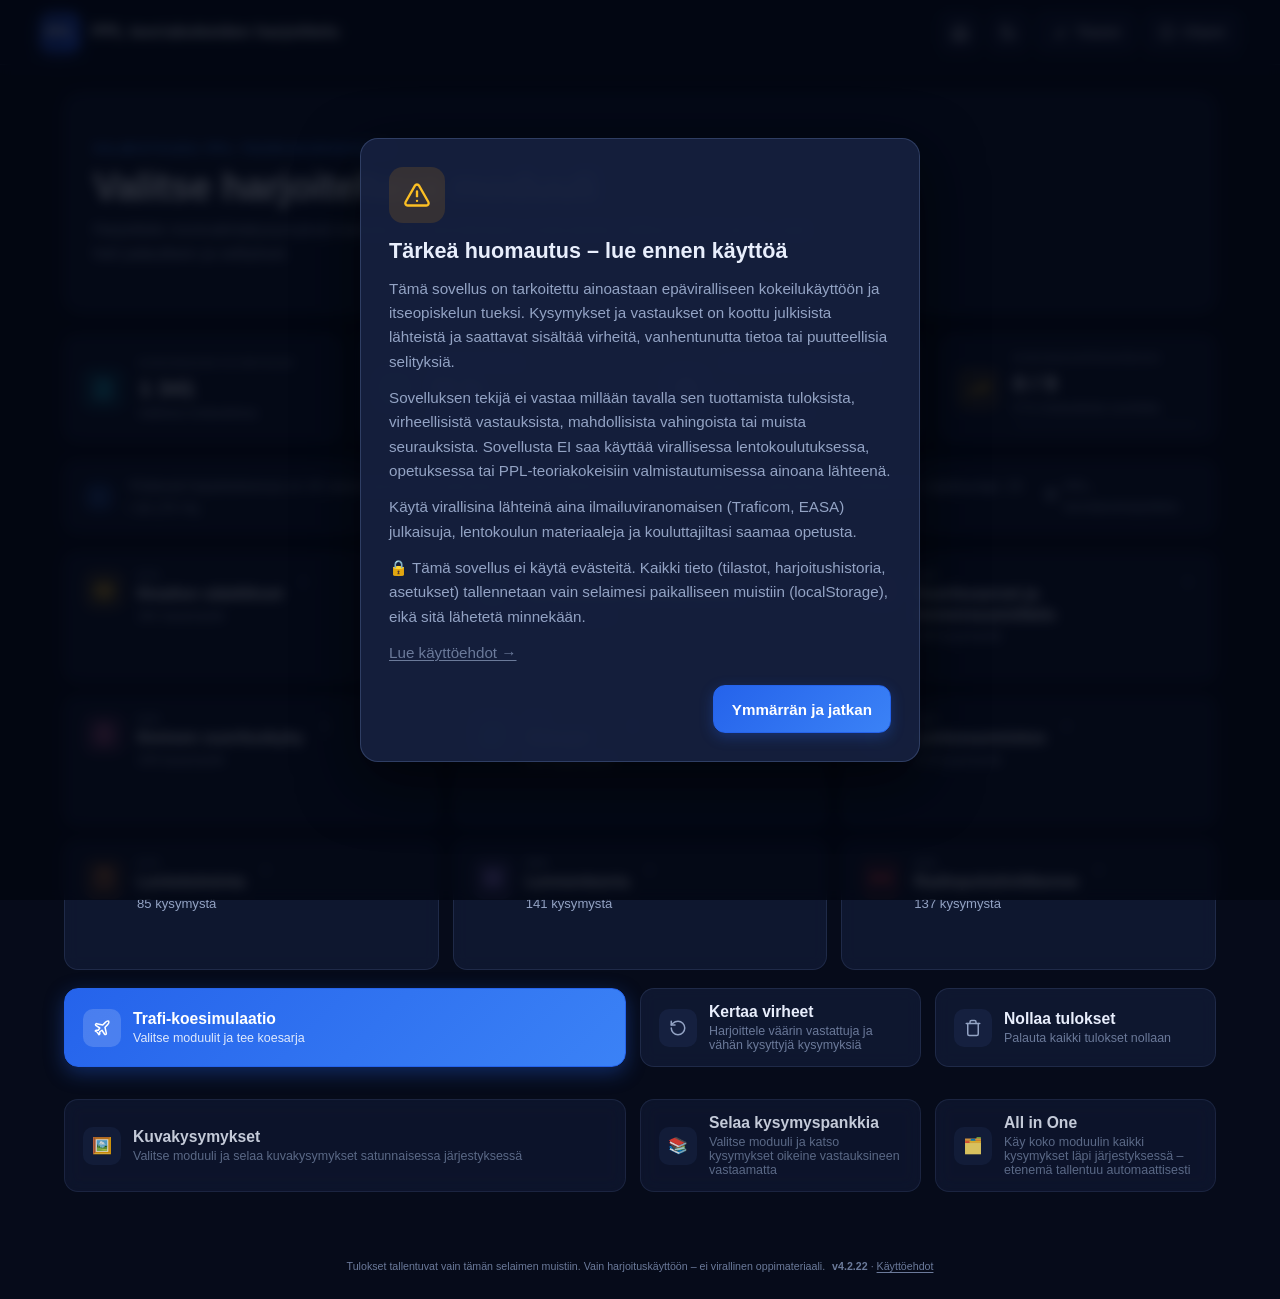
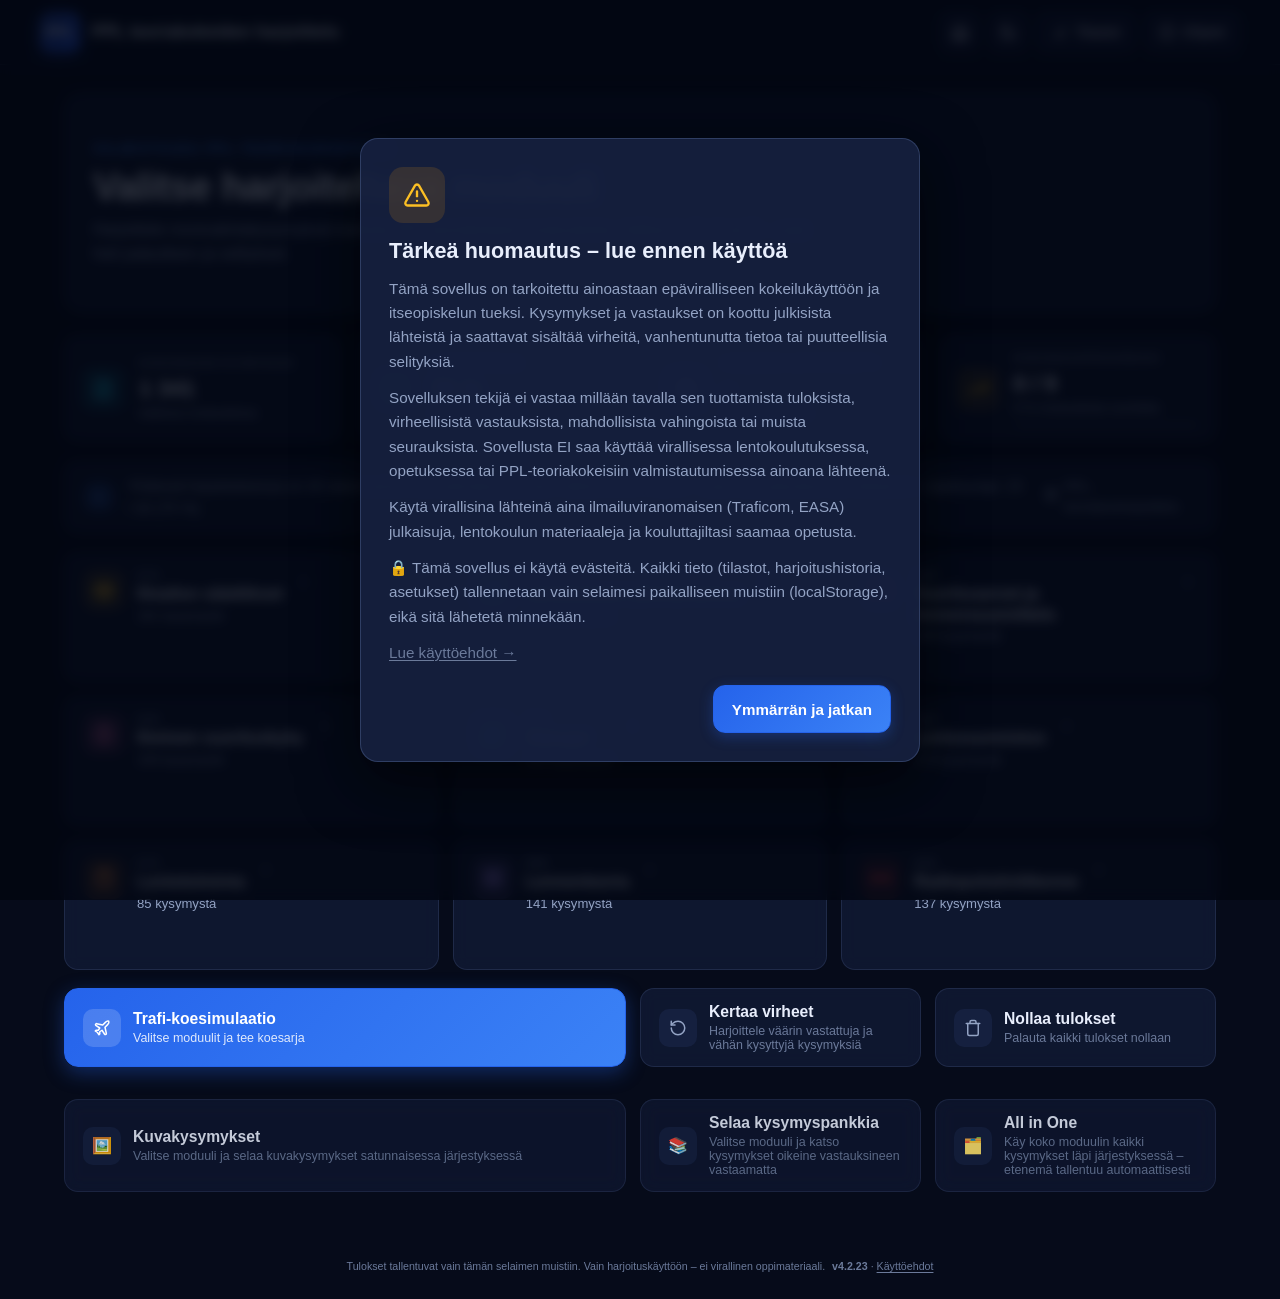
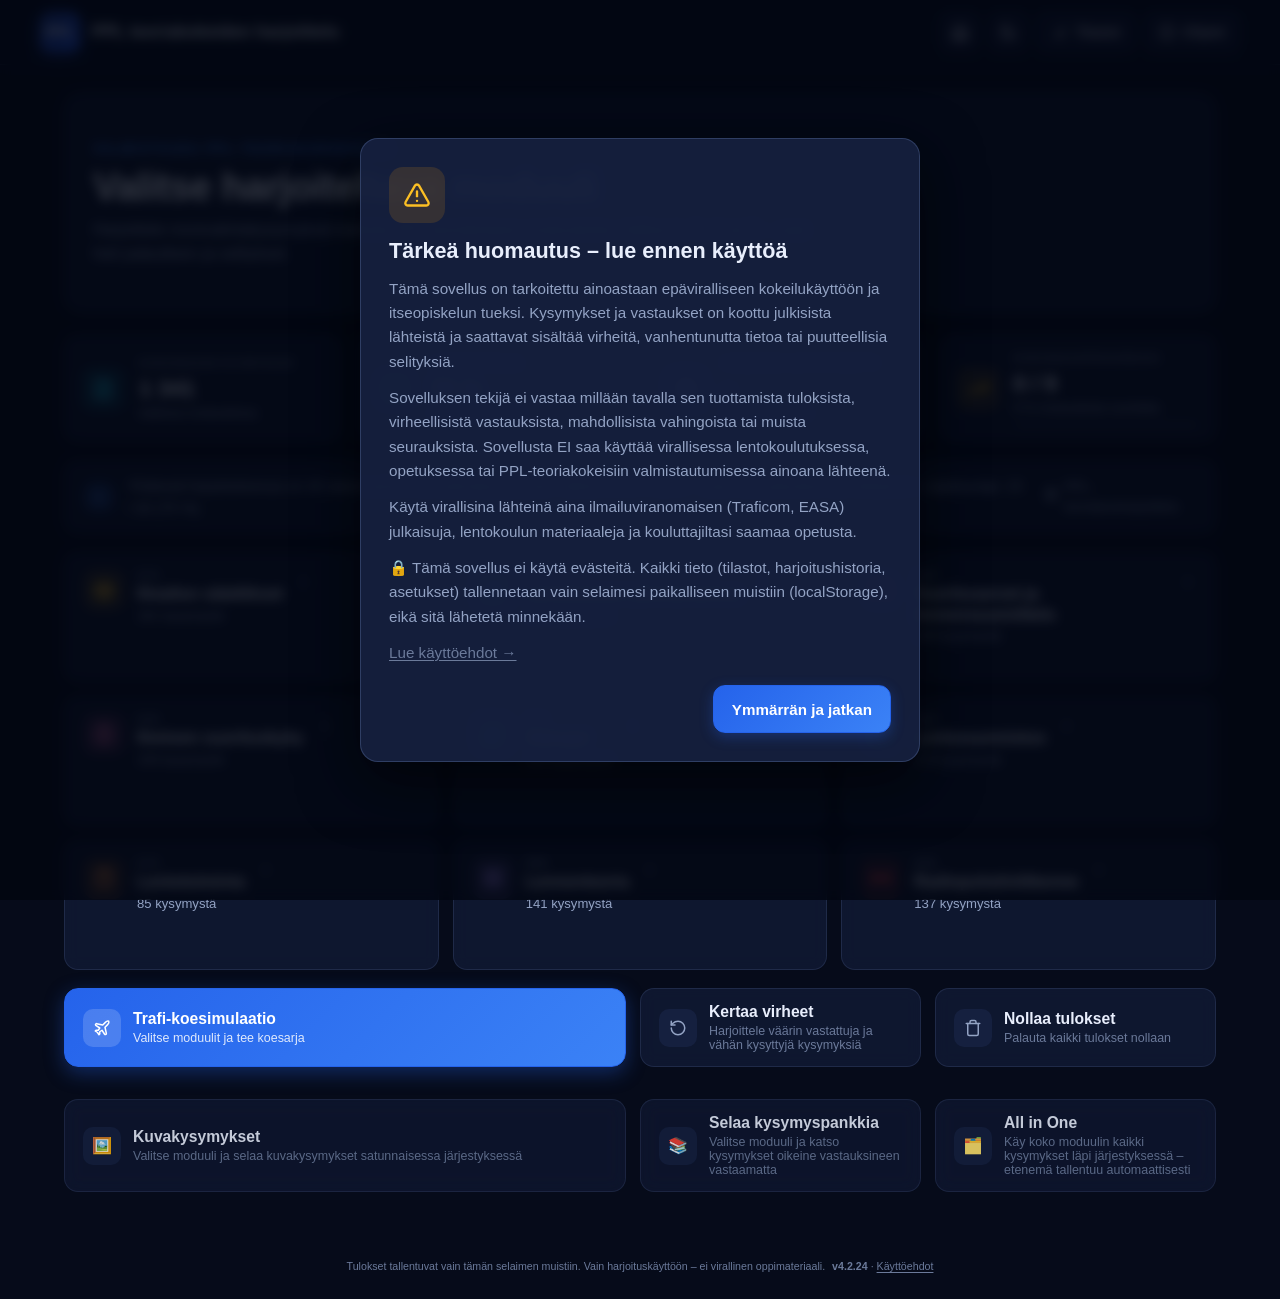
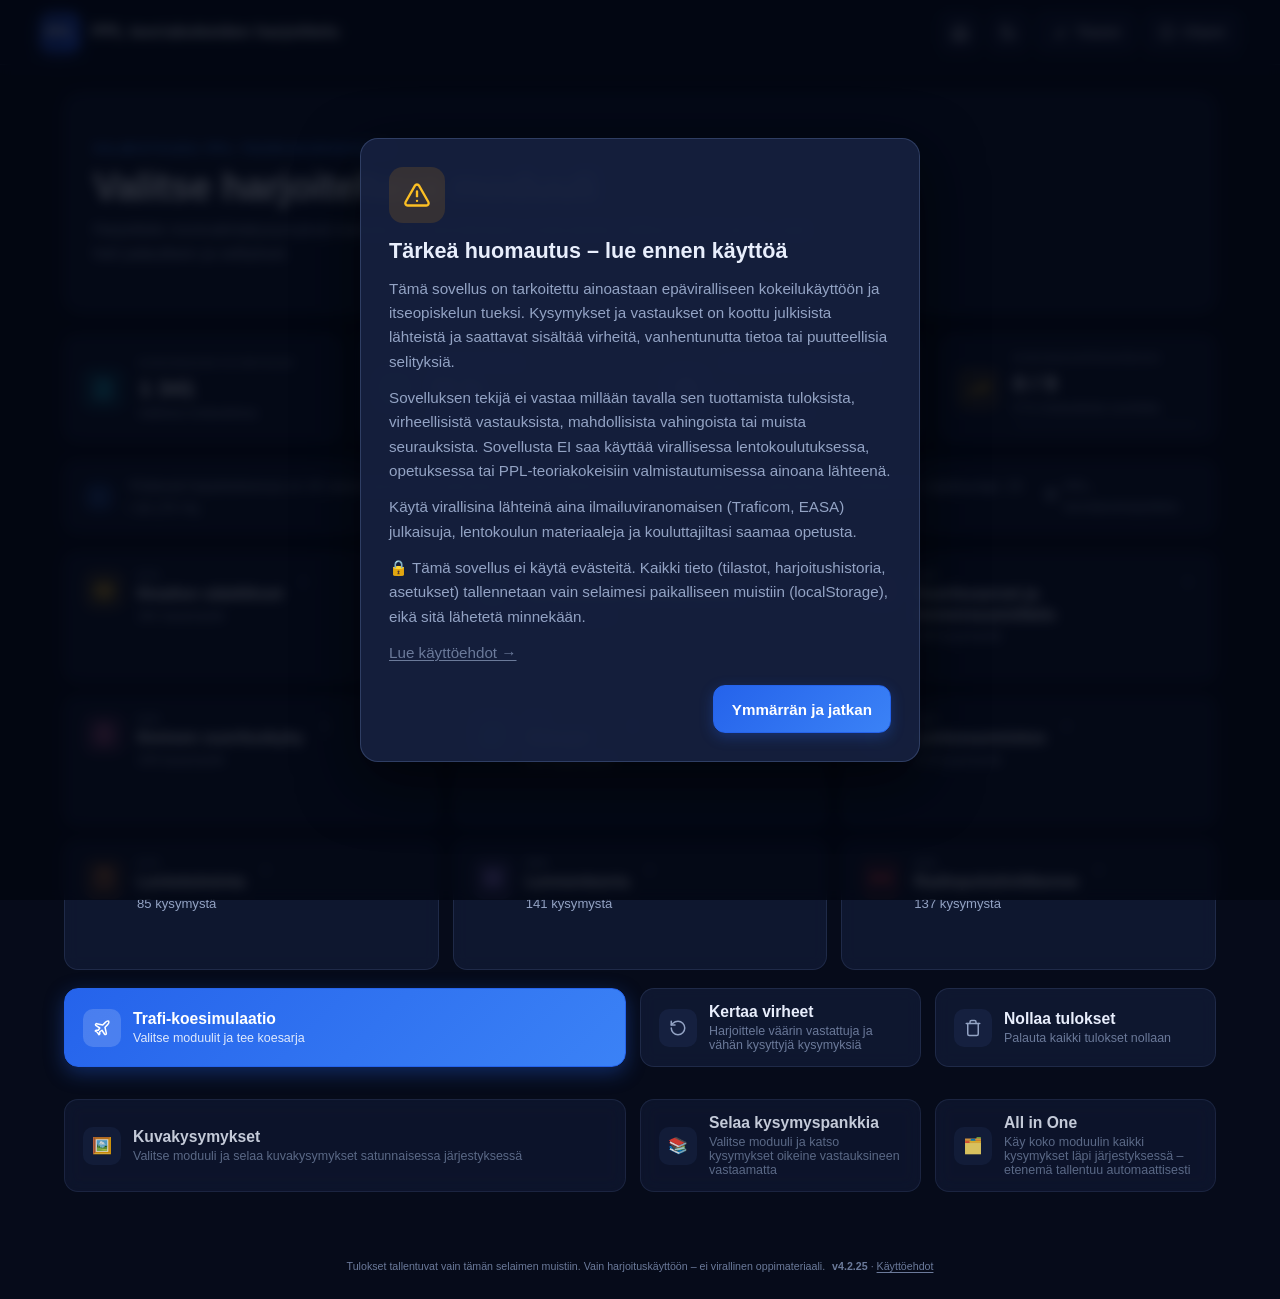
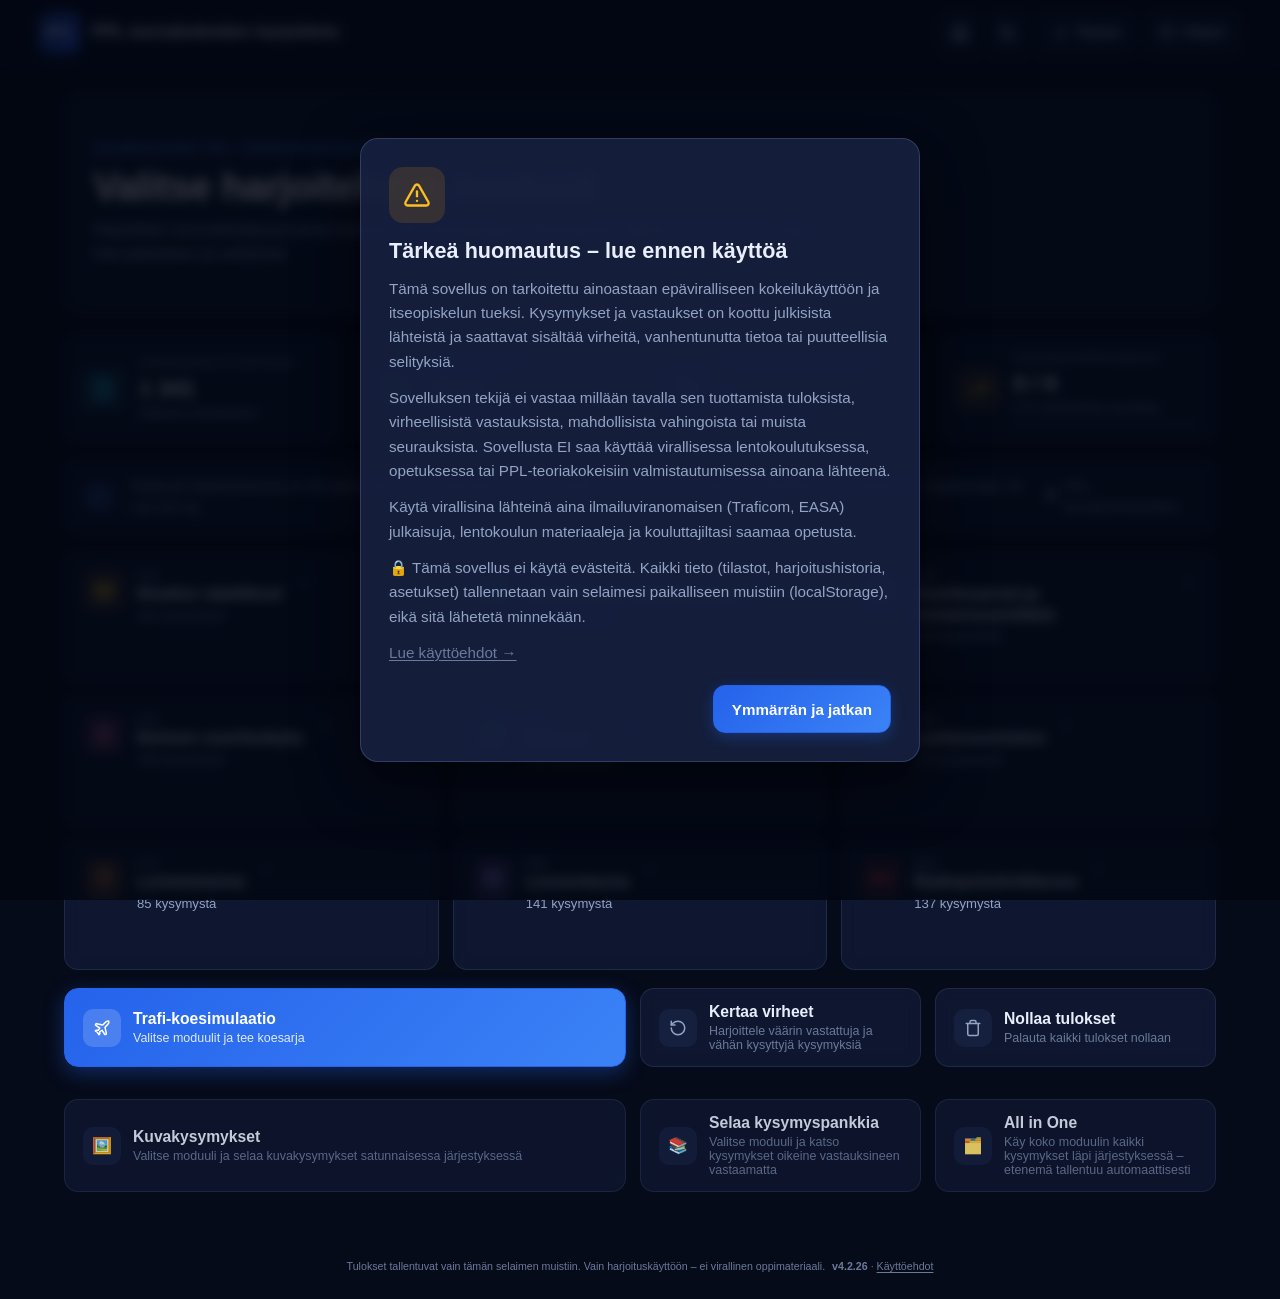
